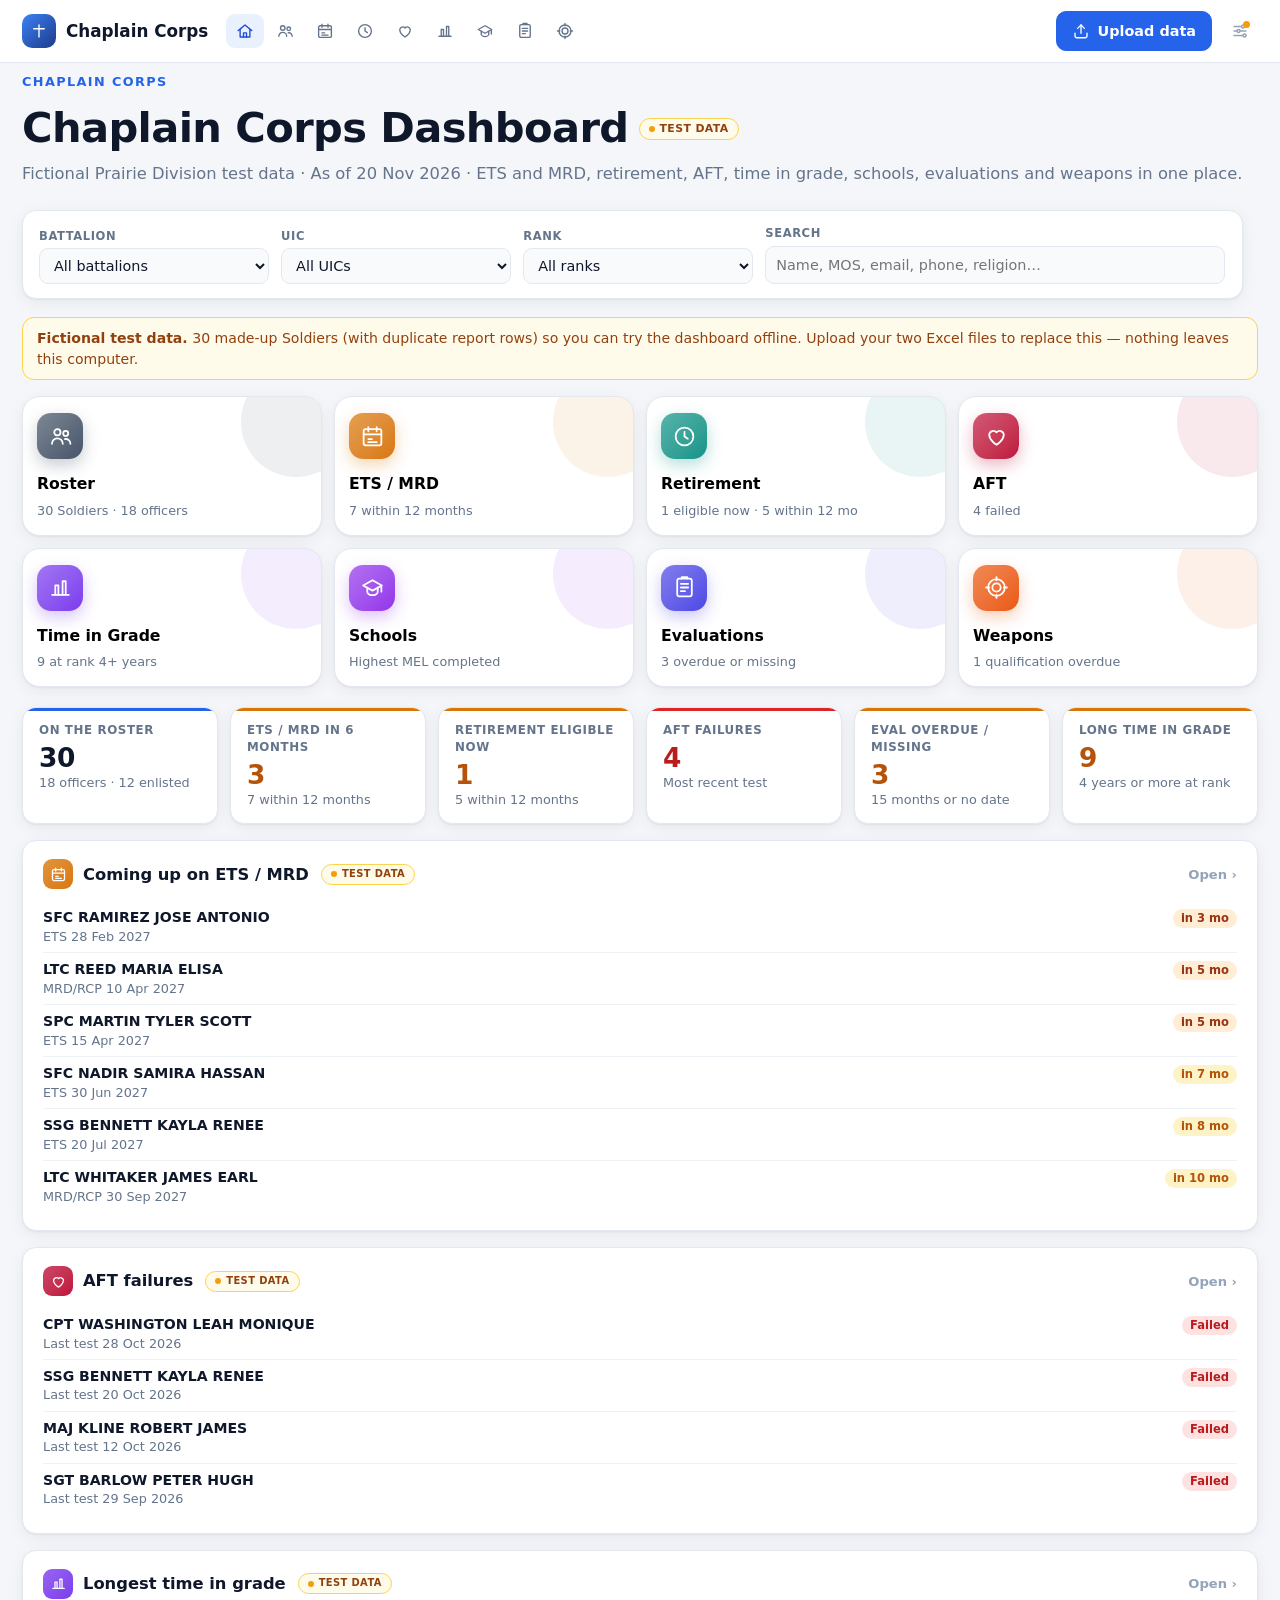
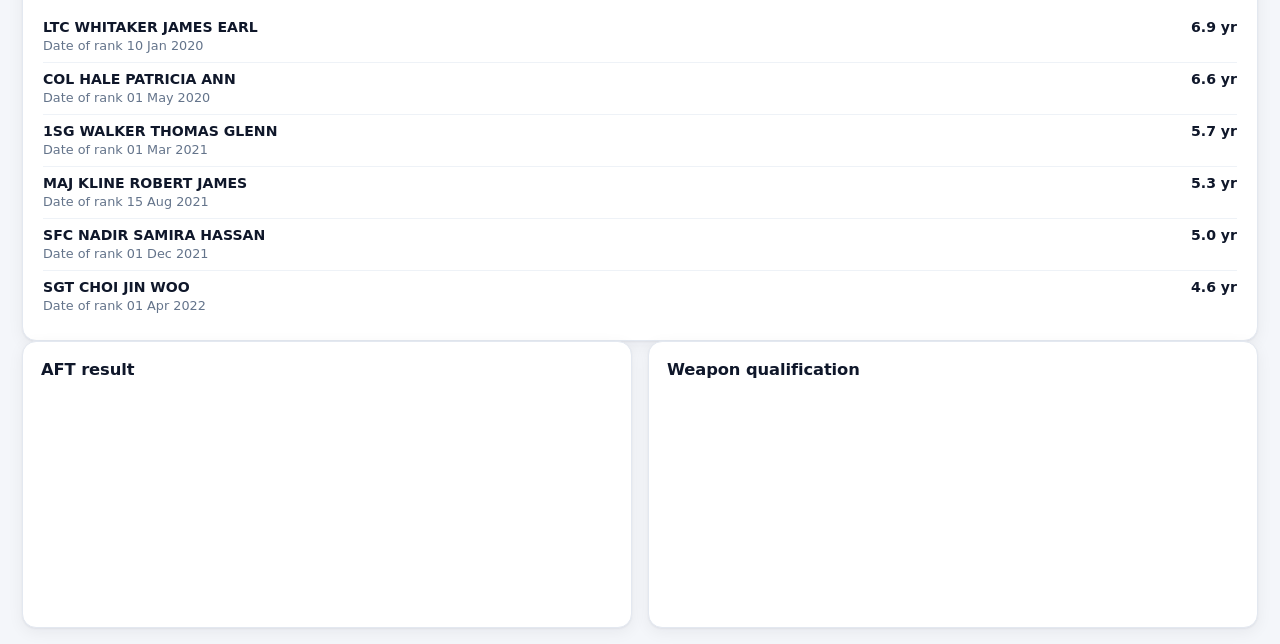
==== index.html @ 3e162c18 "Chaplain Corps Dashboard design draft (fictional test data)" ====
<!doctype html>
<html lang="en">
<head>
<meta charset="utf-8">
<meta name="viewport" content="width=device-width, initial-scale=1">
<title>Chaplain Corps Dashboard</title>
<link rel="icon" href="data:image/svg+xml,%3Csvg xmlns='http://www.w3.org/2000/svg' viewBox='0 0 32 32'%3E%3Crect width='32' height='32' rx='8' fill='%231e3a8a'/%3E%3Cpath d='M16 7v18M8 13h16' stroke='white' stroke-width='3' stroke-linecap='round'/%3E%3C/svg%3E">
<style>
/* Command Dashboard: light theme. No external fonts or CDNs. */
:root{
  --bg:#f4f6fa; --panel:#fff; --panel2:#f8fafc; --line:#e3e8f0; --line2:#eef2f7;
  --text:#0f172a; --muted:#64748b; --soft:#94a3b8;
  --accent:#2563eb; --accent2:#1d4ed8; --navy:#1e3a8a;
  --good:#15803d; --goodbg:#dcfce7; --warn:#b45309; --warnbg:#fef3c7; --bad:#b91c1c; --badbg:#fee2e2;
  --sof:#2563eb; --pr:#7c3aed; --fuel:#ea580c; --plan:#0d9488; --aftp:#475569;
  --radius:14px; --shadow:0 1px 2px rgba(15,23,42,.05),0 4px 16px rgba(15,23,42,.06);
  --font:"Segoe UI",system-ui,-apple-system,Roboto,"Helvetica Neue",Arial,sans-serif;
}
*{box-sizing:border-box}
html,body{margin:0;padding:0}
body{background:var(--bg);color:var(--text);font-family:var(--font);line-height:1.45;-webkit-font-smoothing:antialiased}
[hidden]{display:none!important}
.wrap{max-width:1360px;margin:0 auto;padding:0 22px}
svg.ic{width:18px;height:18px;fill:none;stroke:currentColor;stroke-width:1.8;stroke-linecap:round;stroke-linejoin:round;flex:none}
svg.ic.big{width:44px;height:44px;stroke-width:1.5}
svg.ic.huge{width:72px;height:72px;stroke-width:1.2}
button{font:inherit}
/* ---------- header ---------- */
header.top{background:rgba(255,255,255,.92);backdrop-filter:blur(8px);border-bottom:1px solid var(--line);position:sticky;top:0;z-index:30}
.bar{display:flex;align-items:center;gap:18px;height:62px}
.brand{display:flex;align-items:center;gap:10px;background:none;border:0;cursor:pointer;color:var(--text);font-weight:750;font-size:1.05rem;padding:0;white-space:nowrap}
.brand .mark{width:34px;height:34px;border-radius:10px;background:linear-gradient(135deg,#3b82f6,#1e3a8a);color:#fff;display:grid;place-items:center}
.tabs{display:flex;gap:2px;flex:1;min-width:0;overflow-x:auto;scrollbar-width:none}
.tabs button{display:flex;align-items:center;gap:7px;background:none;border:0;border-radius:9px;padding:8px 12px;color:var(--muted);cursor:pointer;font-size:.9rem;font-weight:600;white-space:nowrap}
.tabs button:hover{background:var(--line2);color:var(--text)}
.tabs button.on{background:#eaf1fe;color:var(--accent2)}
.tools{display:flex;align-items:center;gap:10px}
.asof{color:var(--soft);font-size:.8rem;white-space:nowrap}
.btn{display:inline-flex;align-items:center;gap:8px;background:var(--panel);color:var(--text);border:1px solid var(--line);border-radius:10px;padding:9px 15px;font-weight:650;font-size:.9rem;cursor:pointer;text-decoration:none;white-space:nowrap}
.btn:hover{border-color:#cbd5e1;background:#f8fafc}
.btn.primary{background:var(--accent);border-color:var(--accent);color:#fff}
.btn.primary:hover{background:var(--accent2)}
.btn.ghost{background:transparent}
.btn.sm{padding:5px 11px;font-size:.82rem;border-radius:8px}
.btn.lg{padding:13px 24px;font-size:1rem}
.btn:disabled{opacity:.45;cursor:not-allowed}
.iconbtn{position:relative;width:36px;height:36px;border-radius:10px;border:1px solid transparent;background:none;color:var(--soft);cursor:pointer;display:grid;place-items:center;font-size:1.4rem;line-height:1}
.iconbtn:hover{background:var(--line2);color:var(--muted)}
.iconbtn .dot{position:absolute;top:7px;right:7px;width:7px;height:7px;border-radius:50%;background:#f59e0b}
/* ---------- pages ---------- */
main{padding:22px 22px 60px}
.pagehead{display:flex;justify-content:space-between;align-items:flex-start;gap:16px;margin:4px 0 16px}
.pagehead h1{display:flex;align-items:center;gap:12px;margin:0;font-size:1.65rem;letter-spacing:-.3px}
.pic{width:40px;height:40px;border-radius:12px;display:grid;place-items:center;color:#fff}
.pic svg.ic{width:22px;height:22px}
.scope{color:var(--muted);font-size:.92rem;margin-top:4px}
.nodata{background:var(--panel);border:1px dashed #cbd5e1;border-radius:var(--radius);padding:14px 18px;margin-bottom:14px;color:var(--muted);display:flex;align-items:center;gap:12px;flex-wrap:wrap}
.t-sof{--c:var(--sof)}.t-pr{--c:var(--pr)}.t-fuel{--c:var(--fuel)}.t-plan{--c:var(--plan)}.t-aftp{--c:var(--aftp)}
.pic{background:linear-gradient(135deg,color-mix(in srgb,var(--c) 78%,#fff),var(--c))}
/* ---------- home ---------- */
.hero{display:flex;justify-content:space-between;align-items:center;gap:24px;padding:10px 0 18px}
.eyebrow{color:var(--accent);font-weight:700;font-size:.8rem;letter-spacing:1.4px;text-transform:uppercase}
.hero h1{font-size:clamp(1.9rem,3.4vw,2.6rem);margin:.15em 0 .1em;letter-spacing:-.6px}
.hero .lead{color:var(--muted);margin:0;font-size:1.02rem}
.fyring{display:flex;align-items:center;gap:14px;background:var(--panel);border:1px solid var(--line);border-radius:var(--radius);padding:12px 18px;box-shadow:var(--shadow)}
.fyring svg{width:64px;height:64px}
.fyring .rv{font-size:1.5rem;font-weight:800;line-height:1}
.fyring .rl{color:var(--muted);font-size:.82rem}
.tiles{display:grid;grid-template-columns:repeat(5,1fr);gap:14px;margin-bottom:20px}
.tile{position:relative;display:flex;flex-direction:column;align-items:flex-start;gap:6px;background:var(--panel);border:1px solid var(--line);border-radius:18px;padding:20px 18px 18px;cursor:pointer;text-align:left;box-shadow:var(--shadow);transition:transform .15s,box-shadow .15s,border-color .15s;overflow:hidden}
.tile::after{content:"";position:absolute;right:-30px;top:-30px;width:110px;height:110px;border-radius:50%;background:color-mix(in srgb,var(--c) 9%,transparent)}
.tile:hover{transform:translateY(-2px);border-color:color-mix(in srgb,var(--c) 45%,#fff);box-shadow:0 10px 28px rgba(15,23,42,.10)}
.tile .tic{width:56px;height:56px;border-radius:16px;display:grid;place-items:center;color:#fff;background:linear-gradient(135deg,color-mix(in srgb,var(--c) 70%,#fff),var(--c));box-shadow:0 6px 16px color-mix(in srgb,var(--c) 30%,transparent);margin-bottom:8px}
.tile .tic svg.ic{width:30px;height:30px;stroke-width:1.7}
.tile .tt{font-weight:750;font-size:1.08rem}
.tile .ts{color:var(--muted);font-size:.86rem;min-height:1.2em}
.dropzone{background:var(--panel);border:2px dashed #c7d2fe;border-radius:20px;padding:38px 24px;text-align:center;margin-bottom:20px;color:var(--accent)}
.dropzone h2{color:var(--text);margin:10px 0 6px;font-size:1.4rem}
.dropzone p{color:var(--muted);margin:0 0 18px}
.dropzone .kinds{list-style:none;padding:0;margin:22px auto 0;display:flex;gap:12px;justify-content:center;flex-wrap:wrap;color:var(--muted);font-size:.86rem}
.dropzone .kinds li{background:var(--panel2);border:1px solid var(--line);border-radius:10px;padding:8px 12px;max-width:330px}
.dropzone .kinds strong{color:var(--text);display:block}
.overview{display:grid;grid-template-columns:1fr 1fr;gap:16px}
.ocard{background:var(--panel);border:1px solid var(--line);border-radius:var(--radius);padding:18px 20px;box-shadow:var(--shadow);cursor:pointer;min-width:0}
.ocard:hover{border-color:#cbd5e1}
.ocard.wide{grid-column:1/-1}
.ocard h3{display:flex;align-items:center;gap:10px;margin:0 0 12px;font-size:1.02rem}
.ocard h3 .pic{width:30px;height:30px;border-radius:9px}.ocard h3 .pic svg.ic{width:17px;height:17px}
.ocard h3 .more{margin-left:auto;color:var(--soft);font-size:.82rem;font-weight:600}
.big3{display:grid;grid-template-columns:repeat(3,1fr);gap:12px}
.stat .l{color:var(--muted);font-size:.75rem;text-transform:uppercase;letter-spacing:.6px;font-weight:650}
.stat .v{font-size:1.7rem;font-weight:800;letter-spacing:-.5px;line-height:1.2}
.stat .s{color:var(--muted);font-size:.8rem}
.stat.bad .v{color:var(--bad)}.stat.good .v{color:var(--good)}
.ocard .empty{color:var(--soft);font-size:.92rem;padding:14px 0}
.lvlbars{display:flex;flex-direction:column;gap:8px;margin-top:14px}
.lvlbar{display:grid;grid-template-columns:62px 1fr 150px;gap:10px;align-items:center;font-size:.86rem}
.lvlbar .tr{height:12px;background:var(--line2);border-radius:999px;overflow:hidden}
.lvlbar .fi{height:100%;border-radius:999px}
.lvlbar .nv{text-align:right;color:var(--muted);font-variant-numeric:tabular-nums}
/* ---------- shared blocks ---------- */
.filters{display:flex;flex-wrap:wrap;gap:12px;align-items:flex-end;background:var(--panel);border:1px solid var(--line);border-radius:var(--radius);padding:14px 16px;margin-bottom:16px;box-shadow:var(--shadow)}
.filters label{display:flex;flex-direction:column;gap:4px;font-size:.72rem;color:var(--muted);text-transform:uppercase;letter-spacing:.6px;font-weight:650;flex:1;min-width:140px}
.filters label.grow{flex:2;min-width:240px}
.filters select,.filters input,.tabletools select,.tabletools input{background:var(--panel2);color:var(--text);border:1px solid var(--line);border-radius:9px;padding:8px 10px;font:inherit;font-size:.9rem;text-transform:none;letter-spacing:0;font-weight:400}
.filters select:focus,.filters input:focus,.tabletools input:focus{outline:2px solid #bfdbfe;border-color:#93c5fd}
.kpis{display:grid;grid-template-columns:repeat(5,1fr);gap:12px;margin-bottom:16px}
.kpis.k6{grid-template-columns:repeat(6,1fr)}
.kpi{background:var(--panel);border:1px solid var(--line);border-radius:var(--radius);padding:14px 16px;position:relative;overflow:hidden;box-shadow:var(--shadow);min-width:0}
.kpi::before{content:"";position:absolute;left:0;top:0;right:0;height:3px;background:var(--st,var(--accent))}
.kpi .lbl{font-size:.74rem;color:var(--muted);text-transform:uppercase;letter-spacing:.6px;font-weight:650}
.kpi .val{font-size:1.65rem;font-weight:800;line-height:1.2;margin-top:3px;letter-spacing:-.4px}
.kpi .sub{font-size:.8rem;color:var(--muted)}
.kpi.click{cursor:pointer}.kpi.click:hover{border-color:#cbd5e1}.kpi.sel{border-color:var(--st);box-shadow:0 0 0 2px color-mix(in srgb,var(--st) 25%,transparent)}
.kpi.tdp{--st:#b08968}.kpi.afp{--st:#c9a227}.kpi.res{--st:#f59e0b}.kpi.obl{--st:#3b82f6}.kpi.disb{--st:#84cc16}
.kpi.bal.good{--st:#16a34a}.kpi.bal.bad{--st:#dc2626}.kpi.bal.bad .val{color:var(--bad)}
.kpi.need .val{font-size:1rem;color:var(--soft);font-weight:600}
.panel{background:var(--panel);border:1px solid var(--line);border-radius:var(--radius);padding:16px 18px;margin-bottom:16px;box-shadow:var(--shadow);min-width:0}
.panel h2{font-size:1.02rem;margin:0 0 10px;letter-spacing:-.1px}
h3.sub{font-size:.86rem;margin:12px 0 6px;color:var(--muted);font-weight:650}
.summary{border-left:4px solid var(--accent)}
.summary p{margin:0;font-size:1rem;color:#1e293b}
.row{display:grid;gap:16px}
.row.r2{grid-template-columns:1fr 1fr}
.row>*{min-width:0}
.chartbox{position:relative;height:290px}
.chartbox.tall{height:340px}
.chartbox.short{height:120px}
.chartnote{margin:-6px 0 16px}
.muted{color:var(--muted)}.small{font-size:.82rem}
.tablehead{display:flex;justify-content:space-between;align-items:center;gap:10px;flex-wrap:wrap;margin-bottom:6px}
.tablehead h2{margin:0}
.tabletools{display:flex;gap:6px;align-items:center;flex-wrap:wrap}
.tabletools label{display:flex;gap:6px;align-items:center;font-size:.84rem;color:var(--muted)}
.tabletools input[type=search]{width:280px;max-width:100%}
.searchnote{color:var(--accent);font-weight:600}
.tablewrap{overflow-x:auto}
.tablewrap.scrolly{max-height:540px;overflow-y:auto;border:1px solid var(--line2);border-radius:10px}
table.grid{width:100%;border-collapse:collapse;font-size:.86rem}
table.grid th{text-align:left;color:var(--muted);font-weight:650;font-size:.72rem;text-transform:uppercase;letter-spacing:.5px;padding:9px 10px;border-bottom:1px solid var(--line);white-space:nowrap;background:var(--panel2)}
.tablewrap.scrolly thead th{position:sticky;top:0;z-index:1}
table.grid th[data-k]{cursor:pointer;user-select:none}
table.grid th.sorted::after{content:" \25BE"} table.grid th.sorted.asc::after{content:" \25B4"}
table.grid td{padding:8px 10px;border-bottom:1px solid var(--line2);white-space:nowrap;font-variant-numeric:tabular-nums}
table.grid tbody tr:hover td{background:#f8fafc}
table.grid td.num,table.grid th.num{text-align:right}
table.grid td.neg{color:var(--bad)}
table.grid td.cf-bad{background:var(--badbg)}
table.grid tfoot td{font-weight:750;border-top:2px solid var(--line);background:var(--panel2)}
table.grid td.wrapc{white-space:normal;min-width:220px;max-width:420px}
#tFund tr.unfunded td{color:var(--muted)}
#tFund tr.unmapped td{color:var(--warn)}
#tFund td.fas{max-width:340px;overflow:hidden;text-overflow:ellipsis;color:var(--muted)}
#tFund .fan{display:inline-block;min-width:18px;text-align:center;font-size:.72rem;font-weight:700;border-radius:6px;background:var(--line2);margin-right:4px}
.flag{display:inline-block;font-size:.7rem;font-weight:700;padding:0 7px;border-radius:999px;background:var(--warnbg);color:var(--warn);vertical-align:1px}
/* SOF pace */
.pacegrid{display:grid;grid-template-columns:1fr 1fr;gap:10px 24px}
.pbar{display:grid;grid-template-columns:130px 1fr 52px;align-items:center;gap:10px}
.pbar .plbl{font-size:.85rem;color:var(--muted)}.pbar .pval{font-weight:750;text-align:right}
.track{height:12px;background:var(--line2);border-radius:999px;overflow:hidden}
.fill{height:100%;border-radius:999px}.fill.spent{background:#3b82f6}.fill.year{background:#94a3b8}
.pstat{margin:8px 0 2px;font-size:.88rem}.pstat.ahead strong{color:var(--warn)}.pstat.behind strong{color:var(--accent)}.pstat.on strong{color:var(--good)}
.hint{font-size:.84rem;color:var(--soft);margin:6px 0 0}
/* PR pipeline */
.pipeline{display:flex;gap:6px}
.stage{flex:1;position:relative;background:color-mix(in srgb,var(--lc) 12%,#fff);border:1px solid color-mix(in srgb,var(--lc) 35%,#fff);border-radius:12px;padding:14px 16px 12px 26px;cursor:pointer;min-width:0;clip-path:polygon(0 0,calc(100% - 16px) 0,100% 50%,calc(100% - 16px) 100%,0 100%,16px 50%)}
.stage:first-child{padding-left:16px;clip-path:polygon(0 0,calc(100% - 16px) 0,100% 50%,calc(100% - 16px) 100%,0 100%)}
.stage:hover{background:color-mix(in srgb,var(--lc) 20%,#fff)}
.stage.sel{background:color-mix(in srgb,var(--lc) 28%,#fff)}
.stage .sl{font-size:.74rem;font-weight:750;text-transform:uppercase;letter-spacing:.6px;color:color-mix(in srgb,var(--lc) 80%,#000)}
.stage .sn{font-size:1.9rem;font-weight:800;line-height:1.1}
.stage .sv{font-size:.86rem;color:#334155}
.stage .sb{height:6px;background:rgba(255,255,255,.7);border-radius:999px;margin-top:8px;overflow:hidden;margin-right:12px}
.stage .sb i{display:block;height:100%;background:var(--lc);border-radius:999px}
.lvl{display:inline-block;min-width:30px;text-align:center;font-weight:750;font-size:.75rem;border-radius:999px;padding:2px 8px;color:#fff;background:var(--lc)}
/* Fuel */
.aasfs{display:grid;grid-template-columns:repeat(auto-fit,minmax(280px,1fr));gap:14px;margin-bottom:16px}
.acard{background:var(--panel);border:1px solid var(--line);border-radius:var(--radius);padding:16px 18px;box-shadow:var(--shadow);cursor:pointer}
.acard:hover{border-color:#cbd5e1}.acard.sel{border-color:var(--fuel);box-shadow:0 0 0 2px #fed7aa}
.acard h3{margin:0 0 2px;font-size:1.02rem;display:flex;align-items:center;gap:8px}
.acard .nums{display:flex;justify-content:space-between;gap:8px;margin:10px 0 6px;font-size:.84rem;color:var(--muted)}
.acard .nums b{display:block;color:var(--text);font-size:1.08rem}
.pill{display:inline-block;font-size:.72rem;font-weight:750;border-radius:999px;padding:2px 9px;margin-left:auto;white-space:nowrap}
.pill.on{background:var(--goodbg);color:var(--good)}.pill.over{background:var(--badbg);color:var(--bad)}.pill.under{background:#dbeafe;color:var(--accent2)}.pill.na{background:var(--line2);color:var(--muted)}
.gauge{position:relative;height:14px;background:var(--line2);border-radius:999px;margin:6px 0 4px}
.gauge .g{position:absolute;left:0;top:0;bottom:0;border-radius:999px;background:linear-gradient(90deg,#fb923c,#ea580c);max-width:100%}
.gauge .g.over{background:linear-gradient(90deg,#f87171,#dc2626)}
.gauge .mk{position:absolute;top:-4px;bottom:-4px;width:2px;background:#0f172a;border-radius:2px}
.gauge .mk::after{content:attr(data-l);position:absolute;top:-17px;left:50%;transform:translateX(-50%);font-size:.66rem;color:var(--muted);white-space:nowrap}
.gnote{display:flex;justify-content:space-between;font-size:.78rem;color:var(--muted)}
.fpace{display:grid;grid-template-columns:1fr 1fr;gap:12px 28px;align-items:center}
.fpace .pstat{grid-column:1/-1;margin:2px 0 0}
.fpace .pstat.over strong{color:var(--bad)}.fpace .pstat.under strong{color:var(--accent)}.fpace .pstat.on strong{color:var(--good)}
/* placeholders */
.soon{background:var(--panel);border:1px solid var(--line);border-radius:20px;padding:70px 20px;text-align:center;color:var(--soft);box-shadow:var(--shadow)}
.soon h2{color:var(--text);margin:14px 0 4px}
.soon p{margin:0;color:var(--muted)}
/* ---------- details drawer ---------- */
.scrim{position:fixed;inset:0;background:rgba(15,23,42,.25);z-index:40}
.drawer{position:fixed;top:0;right:0;bottom:0;width:min(640px,100%);background:var(--panel);z-index:41;box-shadow:-12px 0 40px rgba(15,23,42,.18);overflow-y:auto;padding:18px 22px 40px}
.dhead{display:flex;justify-content:space-between;align-items:center}
.dhead h2{margin:0;font-size:1.2rem}
.dstate{color:var(--muted);font-size:.88rem;margin:4px 0 12px}
.dactions{display:flex;gap:8px;flex-wrap:wrap;margin-bottom:14px}
.drawer h3{font-size:.9rem;margin:14px 0 6px}
.drawer table.files td{white-space:normal;font-size:.82rem}
.drawer table.files td.st-ok{color:var(--good)}.drawer table.files td.st-warn{color:var(--warn)}.drawer table.files td.st-err{color:var(--bad)}
.dsec{border:1px solid var(--line);border-radius:10px;padding:8px 12px;margin-top:10px}
.dsec>summary{cursor:pointer;font-weight:700;font-size:.92rem}
.dsec .warnc{color:var(--warn);font-weight:600;font-size:.8rem;margin-left:6px}
.loadreport{font-size:.85rem}
.loadreport p{margin:6px 0}
.loadreport .ok{color:var(--good)}.loadreport .err{color:var(--bad)}.loadreport .warn,.loadreport span.warn{color:var(--warn)}
.loadreport code{background:var(--line2);border-radius:4px;padding:0 4px;font-size:.8rem;color:#334155}
.loadreport .combined{border-top:1px solid var(--line);margin-top:8px;padding-top:6px}
.filerep{border:1px solid var(--line2);border-radius:8px;padding:6px 10px;margin:6px 0;background:var(--panel2)}
.filerep summary{cursor:pointer;font-weight:600}
.tmpl{display:flex;gap:6px;flex-wrap:wrap;padding:8px 0 4px}
.method{font-size:.85rem;color:#334155}
.method h4{margin:10px 0 2px}
.method ul{margin:0;padding-left:18px}
.dropover{position:fixed;inset:0;background:rgba(37,99,235,.10);border:3px dashed var(--accent);z-index:60;display:grid;place-items:center;color:var(--accent);font-weight:700;font-size:1.2rem;pointer-events:none}
.dropover>div{text-align:center;background:#fff;border-radius:16px;padding:24px 36px;box-shadow:var(--shadow)}
.toast{position:fixed;left:50%;bottom:22px;transform:translateX(-50%);background:#0f172a;color:#fff;border-radius:12px;padding:10px 16px;font-size:.88rem;z-index:70;box-shadow:0 10px 30px rgba(15,23,42,.3);display:flex;gap:12px;align-items:center;max-width:90vw}
.toast button{background:none;border:0;color:#93c5fd;font-weight:700;cursor:pointer;padding:0}
/* ---------- responsive / print ---------- */
@media(max-width:1250px){.tabs span{display:none}.tabs button{padding:8px 10px}.kpis.k6{grid-template-columns:repeat(3,1fr)}}
@media(max-width:1000px){.tiles{grid-template-columns:repeat(3,1fr)}.overview,.row.r2,.pacegrid,.fpace{grid-template-columns:1fr}.kpis{grid-template-columns:repeat(2,1fr)}.big3{grid-template-columns:1fr 1fr 1fr}}
@media(max-width:640px){.tiles{grid-template-columns:1fr 1fr}.bname,.asof,#btnUpload span{display:none}.kpis,.kpis.k6{grid-template-columns:1fr 1fr}.pipeline{flex-direction:column}.stage,.stage:first-child{clip-path:none;padding-left:16px}.hero{flex-direction:column;align-items:flex-start}}
@media print{
  @page{size:landscape;margin:10mm}
  header.top,.filters,.tabletools,.drawer,.scrim,.toast,.pagehead .btn{display:none!important}
  body{background:#fff}.panel,.kpi,.ocard,.tile,.acard{box-shadow:none;break-inside:avoid}
  .tablewrap.scrolly{max-height:none;overflow:visible}
}
.asofp{color:var(--accent);font-size:.8rem;font-weight:650;margin-top:6px}
.ocard .oasof{color:var(--soft);font-size:.78rem;font-weight:600;margin-left:8px}
.acard .gauge{margin-top:20px}
/* PR types (WHST / Safety) */
.types{display:grid;grid-template-columns:1fr 1fr;gap:12px;margin-bottom:16px}
.tcard{background:var(--panel);border:1px solid var(--line);border-radius:var(--radius);padding:14px 16px;box-shadow:var(--shadow);border-top:3px solid var(--tc)}
.tcard.click{cursor:pointer}.tcard.click:hover{border-color:#cbd5e1;border-top-color:var(--tc)}
.tcard.sel{box-shadow:0 0 0 2px color-mix(in srgb,var(--tc) 30%,transparent)}
.tcard .th{display:flex;align-items:center;gap:8px;font-weight:700;font-size:1.02rem}
.tcard .tv{margin-left:auto;font-weight:650;font-variant-numeric:tabular-nums}
.tdot{width:10px;height:10px;border-radius:50%;background:var(--tc);display:inline-block}
.tcard .tl{width:100%;margin-top:8px;border-collapse:collapse;font-size:.86rem}
.tcard .tl td{padding:4px 0;border-top:1px solid var(--line2)}.tcard .tl td.num{text-align:right;font-variant-numeric:tabular-nums;color:var(--muted)}
.tpill{display:inline-block;padding:1px 8px;border-radius:999px;font-size:.76rem;font-weight:650;color:var(--tc);background:color-mix(in srgb,var(--tc) 12%,transparent)}
.htypes{display:grid;grid-template-columns:1fr 1fr;gap:14px;margin-top:14px}
.htypes .ht{border:1px solid var(--line);border-radius:10px;padding:10px 12px;border-left:4px solid var(--tc)}
.htypes .hn{display:flex;align-items:center;gap:8px;font-weight:700}
.htypes .hv{font-size:1.25rem;font-weight:750;margin:4px 0 2px;font-variant-numeric:tabular-nums}
.htypes .hl{font-size:.8rem;color:var(--muted);font-variant-numeric:tabular-nums}
@media (max-width:760px){.types,.htypes{grid-template-columns:1fr}}
/* SOF accounts table */
table.acct th.sec,table.acct td.sec{color:var(--muted);font-size:.84em}
table.acct .caret{border:0;background:none;cursor:pointer;color:var(--muted);width:20px;padding:0;font-size:.9rem}
table.acct .alink{border:0;background:none;cursor:pointer;color:var(--ink,inherit);font:inherit;font-weight:650;padding:0;text-align:left}
table.acct .alink:hover{color:var(--accent);text-decoration:underline}
table.acct tr.cirow td{background:color-mix(in srgb,var(--line2) 45%,transparent);font-size:.88em}
table.acct tr.cirow td.ci{padding-left:34px}
.xbar{display:inline-block;width:46px;height:6px;border-radius:999px;background:var(--line2);margin-right:6px;vertical-align:middle;overflow:hidden}
.xbar i{display:block;height:100%;background:#2563eb;border-radius:999px}
.hacc{display:flex;flex-direction:column;gap:7px;margin-top:14px}
.hacc .ha{display:grid;grid-template-columns:minmax(0,1.4fr) 1fr 110px;gap:10px;align-items:center;font-size:.85rem}
.hacc .ha .nm{white-space:nowrap;overflow:hidden;text-overflow:ellipsis;font-weight:600}
.hacc .tr{height:9px;background:var(--line2);border-radius:999px;position:relative;overflow:visible}
.hacc .fi{height:100%;border-radius:999px;background:#2563eb}
.hacc .fi.over{background:#dc2626}
.hacc .mk2{position:absolute;top:-3px;width:2px;height:15px;background:#334155}
.hacc .nv{text-align:right;color:var(--muted);font-variant-numeric:tabular-nums}
.hacc h4{margin:4px 0 0;font-size:.74rem;text-transform:uppercase;letter-spacing:.6px;color:var(--muted)}
/* ---------- Spend Plans ---------- */
.kpis.k4{grid-template-columns:repeat(4,1fr)}
.kpi .of{font-size:1rem;color:var(--muted);font-weight:600}
.vtxt.g{color:#15803d}.vtxt.y{color:#a16207}.vtxt.r{color:var(--bad)}.vtxt.na{color:var(--soft)}
.vchip{display:inline-block;font-size:.72rem;font-weight:750;border-radius:999px;padding:1px 7px;white-space:nowrap;font-variant-numeric:tabular-nums}
.vchip.g{background:#dcfce7;color:#15803d}.vchip.y{background:#fef9c3;color:#a16207}.vchip.r{background:#fee2e2;color:#b91c1c}.vchip.na{background:var(--line2);color:var(--muted)}
.vchip.none{background:none;padding:1px 0}
.vlegend{display:flex;gap:6px;align-items:center}
.segwrap{display:flex;flex-direction:column;gap:4px}
.seglbl{font-size:.72rem;color:var(--muted);text-transform:uppercase;letter-spacing:.6px;font-weight:650}
.seg{display:inline-flex;background:var(--panel2);border:1px solid var(--line);border-radius:10px;padding:3px}
.seg button{border:0;background:none;border-radius:7px;padding:6px 14px;font:inherit;font-size:.86rem;font-weight:650;color:var(--muted);cursor:pointer}
.seg button.on{background:#fff;color:var(--accent2);box-shadow:0 1px 3px rgba(15,23,42,.12)}
table.spgrid{font-size:.8rem}
table.spgrid th small{display:block;font-weight:500;color:var(--soft);letter-spacing:0}
table.spgrid th.fut{color:var(--soft)}
table.spgrid td{vertical-align:top;padding:7px 8px}
table.spgrid td.an{position:sticky;left:0;background:var(--panel);z-index:1;min-width:120px}
table.spgrid td.vc{text-align:right;border-left:1px solid var(--line2)}
table.spgrid td.vc.g{box-shadow:inset 0 3px 0 #16a34a}table.spgrid td.vc.y{box-shadow:inset 0 3px 0 #eab308}table.spgrid td.vc.r{box-shadow:inset 0 3px 0 #dc2626}
table.spgrid td.fut{color:var(--soft)}
table.spgrid td.td{background:#f8fafc;font-weight:650}
table.spgrid td.fyp{color:var(--muted)}
table.spgrid .pa{white-space:nowrap}.spgrid .pa span{display:inline-block;width:14px;color:var(--soft);font-size:.68rem;font-weight:700;text-align:left}
table.spgrid tr.sel td.an{box-shadow:inset 3px 0 0 var(--plan)}
table.spgrid tfoot td{border-top:2px solid var(--line);background:#fbfcfe}
.alink{background:none;border:0;padding:0;font:inherit;font-weight:650;color:var(--accent2);cursor:pointer;text-align:left}
.alink:hover{text-decoration:underline}
/* ---------- AFTPs ---------- */
table.aftp tr.sol{cursor:pointer}
table.aftp tr.sol.amber td:first-child{box-shadow:inset 3px 0 0 #f59e0b}table.aftp tr.sol.red td:first-child{box-shadow:inset 3px 0 0 #dc2626}
table.aftp tr.sol.amber td{background:#fffbeb}table.aftp tr.sol.red td{background:#fef2f2}
table.aftp tbody tr[data-sid]{cursor:pointer}
table.aftp .slink{font-weight:650;color:var(--accent2)}
table.aftp td.out.amber{color:#b45309;font-weight:700}table.aftp td.out.red{color:var(--bad);font-weight:700}
.upill,.spill{display:inline-block;font-size:.72rem;font-weight:750;border-radius:999px;padding:1px 8px;white-space:nowrap}
.upill.amber,.spill.amber{background:#fef3c7;color:#b45309}.upill.red,.spill.red{background:#fee2e2;color:#b91c1c}.spill.paid{background:#dbeafe;color:#1d4ed8}
.sw{display:inline-block;width:10px;height:10px;border-radius:3px;margin:0 4px 0 8px;vertical-align:-1px}.sw:first-child{margin-left:0}
.dhead2{display:flex;align-items:center;gap:16px;margin-bottom:14px}
.dhead2 h2{margin:0;font-size:1.3rem}
/* home cards */
.hvar{display:grid;grid-template-columns:repeat(4,1fr);gap:8px;margin-top:14px}
.hvar .hv1{background:var(--panel2);border:1px solid var(--line2);border-radius:10px;padding:8px 10px}
.hvar .hv1 .nm{font-size:.8rem;color:var(--muted);font-weight:650;white-space:nowrap;overflow:hidden;text-overflow:ellipsis}
.hafl{margin-top:14px}
.hafl h4{margin:0 0 6px;font-size:.78rem;color:var(--muted);text-transform:uppercase;letter-spacing:.6px}
.hafl .r{display:flex;justify-content:space-between;gap:8px;padding:5px 0;border-bottom:1px solid var(--line2);font-size:.88rem}
.hafl .r:last-child{border-bottom:0}
@media(max-width:1000px){.kpis.k4{grid-template-columns:repeat(2,1fr)}.hvar{grid-template-columns:1fr 1fr}}
.stat.warnv .v{color:#b45309}
.demotag{display:inline-flex;align-items:center;gap:5px;margin-left:10px;padding:2px 9px;border-radius:999px;border:1px solid #fcd34d;background:#fffbeb;color:#92400e;font-size:.7rem;font-weight:700;letter-spacing:.4px;text-transform:uppercase;vertical-align:middle;white-space:nowrap;line-height:1.5}
.demotag::before{content:"";width:6px;height:6px;border-radius:50%;background:#f59e0b}
.demotag[hidden]{display:none}
h1 .demotag{font-size:.68rem;position:relative;top:-2px}
.ocard h3 .demotag{margin-left:2px;font-size:.62rem}
.tile .demotag.ontile{position:absolute;top:12px;right:12px;margin:0;z-index:1;font-size:.6rem}

/* Flying Hour Program pace */
.pill.funder{background:#fef3c7;color:#b45309}
.fpace .pstat.funder strong{color:#b45309}
.pstat.fhpnote{font-size:.8rem}
.dotc{display:inline-block;width:10px;height:10px;border-radius:50%;margin-right:6px;vertical-align:middle}
.fhpcharts{display:grid;grid-template-columns:repeat(auto-fill,minmax(340px,1fr));gap:12px;margin-top:12px}
.fhpcharts .panel{margin:0;box-shadow:none;border:1px solid var(--line2)}
.fhpcharts h3{display:flex;align-items:center;gap:6px;font-size:.92rem;margin:0 0 6px}
.chartbox.sm{height:220px}
details.fhpmap{margin-top:12px}details.fhpmap summary{cursor:pointer;font-weight:650}
#tFhpMap select{max-width:280px}
#tFhp td.neg{color:var(--bad)}
.flag.unm{white-space:normal}

/* ---------- Chaplain Corps additions on top of the G3 / Aviation light theme ---------- */
:root{--ets:#d97706;--ret:#0d9488;--aftc:#be123c;--tig:#7c3aed;--sch:#9333ea;--eval:#4f46e5;--wpn:#ea580c;--ros:#475569}
.t-ets{--c:var(--ets)}.t-ret{--c:var(--ret)}.t-aft{--c:var(--aftc)}.t-tig{--c:var(--tig)}
.t-sch{--c:var(--sch)}.t-eval{--c:var(--eval)}.t-wpn{--c:var(--wpn)}.t-ros{--c:var(--ros)}
.tiles.t8{grid-template-columns:repeat(8,1fr);gap:12px}
.tiles.t8 .tile{padding:16px 14px 14px}
.tiles.t8 .tile .tic{width:46px;height:46px;border-radius:14px}.tiles.t8 .tile .tic svg.ic{width:25px;height:25px}
.tiles.t8 .tile .tt{font-size:.98rem}.tiles.t8 .tile .ts{font-size:.8rem}
.overview.o3{grid-template-columns:repeat(3,1fr)}
.kpi.alert{--st:#dc2626}.kpi.alert .val{color:var(--bad)}
.kpi.warn{--st:#d97706}.kpi.warn .val{color:var(--warn)}
.kpi.ok{--st:#16a34a}
.kpi.info{--st:#2563eb}
.wpill,.apill,.qpill{display:inline-block;font-size:.72rem;font-weight:750;border-radius:999px;padding:1px 8px;white-space:nowrap}
.apill.pass,.wpill.ok{background:var(--goodbg);color:var(--good)}
.apill.fail,.wpill.bad{background:var(--badbg);color:var(--bad)}
.apill.na,.wpill.na,.qpill.na{background:var(--line2);color:var(--muted)}
.qpill.expert{background:#dcfce7;color:#166534}
.qpill.sharp{background:#dbeafe;color:#1d4ed8}
.qpill.marks{background:#f1f5f9;color:#334155}
.duepill{display:inline-block;font-size:.72rem;font-weight:750;border-radius:999px;padding:1px 8px;white-space:nowrap}
.duepill.now,.duepill.over{background:var(--badbg);color:var(--bad)}
.duepill.m6{background:#ffedd5;color:#9a3412}
.duepill.m12{background:var(--warnbg);color:var(--warn)}
.duepill.ok{background:var(--line2);color:var(--muted)}
table.grid tr.fail td{background:#fef6f6}
table.grid tr.due td{background:#fffbeb}
table.grid tr.overdue td{background:#fef6f6}
table.grid tr.longtig td{background:#faf5ff}
table.grid td.wrapc{white-space:normal;min-width:160px;max-width:280px}
table.grid td.namec{font-weight:650}
.mono{font-family:ui-monospace,SFMono-Regular,Consolas,monospace;font-size:.8rem}
.namebtn{border:0;background:none;padding:0;font:inherit;font-weight:650;color:var(--accent2);cursor:pointer;text-align:left}
.namebtn:hover{text-decoration:underline}
tr.sdet td{background:#f8fafc;white-space:normal}
.detgrid{display:grid;grid-template-columns:repeat(auto-fill,minmax(210px,1fr));gap:8px 18px;padding:6px 2px}
.detgrid div{display:flex;flex-direction:column;min-width:0}.detgrid span{font-size:.7rem;color:#64748b;text-transform:uppercase;letter-spacing:.03em}
.detgrid b{font-weight:600;font-size:.84rem;word-break:break-word;overflow-wrap:anywhere}
.relcode{font-size:.72rem;color:var(--soft);font-family:ui-monospace,Menlo,monospace;margin-left:6px}
.banner{background:#fffbeb;border:1px solid #fcd34d;color:#92400e;border-radius:12px;padding:10px 14px;margin:0 0 16px;font-size:.88rem}
.banner strong{font-weight:750}
.hctl{display:flex;gap:10px;flex-wrap:wrap;margin-top:12px}
.chartbox.sm{height:220px}
.listrow{display:flex;justify-content:space-between;gap:10px;padding:6px 0;border-bottom:1px solid var(--line2);font-size:.88rem;align-items:baseline}
.listrow:last-child{border-bottom:0}
.listrow .nm{font-weight:650}
.listrow .meta{color:var(--muted);font-size:.8rem}
.clickrow{cursor:pointer}
.nodata{padding:22px;text-align:center;color:#64748b;background:#f8fafc;border-radius:10px;border:1px dashed #cbd5e1}
.pgnote{margin:-4px 0 14px;padding:7px 12px;border-radius:9px;background:#f1f5f9;border:1px dashed #cbd5e1;color:#475569;font-size:.8rem}
.loadreport code{background:#f1f5f9;padding:1px 5px;border-radius:4px;font-size:.78rem}
.loadreport .ok{color:#15803d}.loadreport .err{color:#b91c1c}.loadreport .warn{color:#b45309}
.tabs button{padding:8px 10px}
@media(max-width:1520px){.asof{display:none}}
@media(max-width:1280px){.tabs span{display:none}.tabs button{padding:8px 10px}.tiles.t8{grid-template-columns:repeat(4,1fr)}.overview.o3{grid-template-columns:1fr}}
@media(max-width:1000px){.tiles.t8{grid-template-columns:repeat(2,1fr)}.kpis.k6{grid-template-columns:repeat(2,1fr)}}

</style>
</head>
<body>
<svg width="0" height="0" style="position:absolute" aria-hidden="true">
  <defs>
    <symbol id="i-home" viewBox="0 0 24 24"><path d="M3 11.5 12 4l9 7.5"/><path d="M5.5 9.8V20h13V9.8"/><path d="M10 20v-5.5h4V20"/></symbol>
    <symbol id="i-ros" viewBox="0 0 24 24"><circle cx="9" cy="8" r="3"/><path d="M3.8 19a5.2 5.2 0 0 1 10.4 0"/><circle cx="17" cy="9" r="2.4"/><path d="M16.2 14.5a4.4 4.4 0 0 1 5.3 4.5"/></symbol>
    <symbol id="i-ets" viewBox="0 0 24 24"><rect x="3.5" y="5" width="17" height="15.5" rx="2"/><path d="M3.5 10h17"/><path d="M8 3v4M16 3v4"/><path d="M8 14.5h3.5M8 17.5h8"/></symbol>
    <symbol id="i-ret" viewBox="0 0 24 24"><circle cx="12" cy="12" r="8.5"/><path d="M12 7.5V12l3.2 2.2"/></symbol>
    <symbol id="i-aft" viewBox="0 0 24 24"><path d="M12 20s-7-4.4-7-10a4 4 0 0 1 7-2 4 4 0 0 1 7 2c0 5.6-7 10-7 10z"/></symbol>
    <symbol id="i-tig" viewBox="0 0 24 24"><path d="M4 19h16"/><path d="M7 19V10h3v9M14 19V6h3v13"/></symbol>
    <symbol id="i-sch" viewBox="0 0 24 24"><path d="M3 10 12 5l9 5-9 5-9-5z"/><path d="M7 12.2v4.2c0 1.3 2.2 3 5 3s5-1.7 5-3v-4.2"/><path d="M20.5 10.5V16"/></symbol>
    <symbol id="i-eval" viewBox="0 0 24 24"><rect x="5" y="3.5" width="14" height="17" rx="2"/><path d="M8.5 8.5h7M8.5 12h7M8.5 15.5h4"/><path d="m9 3.5.4-1.5h5.2L15 3.5"/></symbol>
    <symbol id="i-wpn" viewBox="0 0 24 24"><circle cx="12" cy="12" r="8"/><circle cx="12" cy="12" r="4"/><path d="M12 2v3M12 19v3M2 12h3M19 12h3"/></symbol>
    <symbol id="i-upload" viewBox="0 0 24 24"><path d="M12 15V4"/><path d="m7.5 8.5 4.5-4.5 4.5 4.5"/><path d="M4 15v3.5A2.5 2.5 0 0 0 6.5 21h11a2.5 2.5 0 0 0 2.5-2.5V15"/></symbol>
    <symbol id="i-info" viewBox="0 0 24 24"><path d="M4 6h10M18 6h2M4 12h4M12 12h8M4 18h12M20 18h0"/><circle cx="16" cy="6" r="2"/><circle cx="10" cy="12" r="2"/><circle cx="18" cy="18" r="2"/></symbol>
    <symbol id="i-cross" viewBox="0 0 24 24"><path d="M12 4v16M5 9h14"/></symbol>
  </defs>
</svg>

<header class="top">
  <div class="wrap bar">
    <button class="brand" type="button" data-go="home" aria-label="Home">
      <span class="mark"><svg class="ic"><use href="#i-cross"/></svg></span><span class="bname">Chaplain Corps</span>
    </button>
    <nav class="tabs" id="tabs" aria-label="Pages">
      <button type="button" data-go="home"><svg class="ic"><use href="#i-home"/></svg><span>Home</span></button>
      <button type="button" data-go="roster"><svg class="ic"><use href="#i-ros"/></svg><span>Roster</span></button>
      <button type="button" data-go="ets"><svg class="ic"><use href="#i-ets"/></svg><span>ETS / MRD</span></button>
      <button type="button" data-go="retire"><svg class="ic"><use href="#i-ret"/></svg><span>Retirement</span></button>
      <button type="button" data-go="aft"><svg class="ic"><use href="#i-aft"/></svg><span>AFT</span></button>
      <button type="button" data-go="tig"><svg class="ic"><use href="#i-tig"/></svg><span>Time in Grade</span></button>
      <button type="button" data-go="schools"><svg class="ic"><use href="#i-sch"/></svg><span>Schools</span></button>
      <button type="button" data-go="evals"><svg class="ic"><use href="#i-eval"/></svg><span>Evaluations</span></button>
      <button type="button" data-go="weapons"><svg class="ic"><use href="#i-wpn"/></svg><span>Weapons</span></button>
    </nav>
    <div class="tools">
      <span class="asof" id="asOf"></span>
      <button class="btn primary" id="btnUpload" type="button" title="Choose the personnel report and/or the address report. Excel or CSV, recognised by headers."><svg class="ic"><use href="#i-upload"/></svg><span>Upload data</span></button>
      <input type="file" id="fileInput" accept=".xlsx,.xlsm,.xls,.csv" multiple hidden>
      <button class="iconbtn" id="btnInfo" type="button" title="Data details" aria-label="Data details" aria-controls="drawer" aria-expanded="false"><svg class="ic"><use href="#i-info"/></svg></button>
    </div>
  </div>
</header>

<main class="wrap" id="main">
  <section class="page" id="page-home" aria-label="Home"></section>
  <section class="page" id="page-roster" hidden aria-label="Roster"></section>
  <section class="page" id="page-ets" hidden aria-label="ETS and MRD"></section>
  <section class="page" id="page-retire" hidden aria-label="Retirement"></section>
  <section class="page" id="page-aft" hidden aria-label="AFT"></section>
  <section class="page" id="page-tig" hidden aria-label="Time in Grade"></section>
  <section class="page" id="page-schools" hidden aria-label="Schools"></section>
  <section class="page" id="page-evals" hidden aria-label="Evaluations"></section>
  <section class="page" id="page-weapons" hidden aria-label="Weapons"></section>
</main>

<div class="scrim" id="scrim" hidden></div>
<aside class="drawer" id="drawer" hidden aria-label="Data details">
  <div class="dhead"><h2>Data details</h2><button class="iconbtn" id="btnClose" type="button" aria-label="Close">&times;</button></div>
  <p class="dstate" id="dState"></p>
  <div class="dactions">
    <button class="btn primary sm" type="button" data-upload="1"><svg class="ic"><use href="#i-upload"/></svg>Upload files</button>
    <button class="btn sm" id="btnSave" type="button" title="Download one HTML file with the current data built in">Save with data</button>
    <button class="btn ghost sm" id="btnReset" type="button">Reset to test data</button>
  </div>
  <div class="dactions" id="dSamples"></div>
  <h3>Datasets</h3>
  <div class="tablewrap"><table class="grid files" id="tFiles"><thead><tr><th>Dataset</th><th>File</th><th class="num">Rows</th><th>Notes</th></tr></thead><tbody></tbody></table></div>
  <details class="dsec" open><summary>Join and unmatched names</summary><div class="loadreport" id="dJoin"></div></details>
  <details class="dsec" open><summary>Religion codes</summary><div class="loadreport" id="dRel"></div></details>
  <details class="dsec"><summary>Columns each file needs</summary><div class="loadreport" id="dSchema"></div></details>
  <details class="dsec"><summary>How the numbers work</summary>
    <div class="loadreport">
      <ul>
        <li>The personnel report often repeats a Soldier once for every physical-fitness or weapon-qualification date. The dashboard keeps <strong>one row per Full Name</strong> and uses the <strong>most recent</strong> Physical Fitness Test Effective Date (and that row&rsquo;s AFT result) and the <strong>most recent</strong> Weapon Qualification Date (and that row&rsquo;s qualification). Other fields take the first non-blank value.</li>
        <li>Soldier Job Code drops a leading <strong>E</strong> or <strong>O</strong> (O56A becomes 56A). Component (officer vs enlisted) is taken from that prefix when present, otherwise from rank. Officers use Mandatory Removal Date / RCP as their expiration; enlisted Soldiers use ETS.</li>
        <li>Home Assignment Grade Entry Date is shown as <strong>Date of Rank</strong>. Time in grade is measured to the data as-of date. Four years or more is flagged; six years or more is a stronger flag.</li>
        <li>The address report is joined by <strong>Last Name + First Name</strong> matching the start of Full Name (SMITH + JOHN matches SMITH JOHN DEAN). Case and extra spaces are ignored. Home address, city, state and ZIP are combined into one address. Preferred phone, home email and BN Name come from that report.</li>
        <li>Religion Code is translated with the standard DoD/USMC manpower religious-preference list (BB is Baptist Bible Fellowship, NC is Primitive Methodist Church, and so on). Unknown codes are shown as entered; if the report also has a short description, that is shown too.</li>
        <li>Weapon qualifications all count as passing. Ranking is Expert (highest), then Sharpshooter, then Marksman.</li>
        <li>AFT values are normalised to Passed or Failed. Evaluation currency is flagged after 12 months and more strongly after 15 months (or if the date is missing). Weapon qualification is flagged after 12 months.</li>
        <li>Files are recognised by their header row, not their name. Column names are matched ignoring case, spacing and punctuation. A title row above the headers is skipped.</li>
        <li>Everything runs in this file on your computer. Nothing is uploaded to a server. A &ldquo;Save with data&rdquo; file contains whatever you loaded &mdash; treat it with the same protection as the source reports.</li>
      </ul>
    </div>
  </details>
</aside>
<div class="dropover" id="dropOver" hidden><div><svg class="ic big"><use href="#i-upload"/></svg><p>Drop files to load</p></div></div>
<div class="toast" id="toast" role="status" hidden></div>

<script>window.__dashSrc = document.documentElement.outerHTML; /* page markup before any script runs; used by "Save with data" */</script>
<script>
/**
 * Skipped minification because the original files appears to be already minified.
 * Original file: /npm/chart.js@4.4.4/dist/chart.umd.js
 *
 * Do NOT use SRI with dynamically generated files! More information: https://www.jsdelivr.com/using-sri-with-dynamic-files
 */
/*!
 * Chart.js v4.4.4
 * https://www.chartjs.org
 * (c) 2024 Chart.js Contributors
 * Released under the MIT License
 */
!function(t,e){"object"==typeof exports&&"undefined"!=typeof module?module.exports=e():"function"==typeof define&&define.amd?define(e):(t="undefined"!=typeof globalThis?globalThis:t||self).Chart=e()}(this,(function(){"use strict";var t=Object.freeze({__proto__:null,get Colors(){return Go},get Decimation(){return Qo},get Filler(){return ma},get Legend(){return ya},get SubTitle(){return ka},get Title(){return Ma},get Tooltip(){return Ba}});function e(){}const i=(()=>{let t=0;return()=>t++})();function s(t){return null==t}function n(t){if(Array.isArray&&Array.isArray(t))return!0;const e=Object.prototype.toString.call(t);return"[object"===e.slice(0,7)&&"Array]"===e.slice(-6)}function o(t){return null!==t&&"[object Object]"===Object.prototype.toString.call(t)}function a(t){return("number"==typeof t||t instanceof Number)&&isFinite(+t)}function r(t,e){return a(t)?t:e}function l(t,e){return void 0===t?e:t}const h=(t,e)=>"string"==typeof t&&t.endsWith("%")?parseFloat(t)/100:+t/e,c=(t,e)=>"string"==typeof t&&t.endsWith("%")?parseFloat(t)/100*e:+t;function d(t,e,i){if(t&&"function"==typeof t.call)return t.apply(i,e)}function u(t,e,i,s){let a,r,l;if(n(t))if(r=t.length,s)for(a=r-1;a>=0;a--)e.call(i,t[a],a);else for(a=0;a<r;a++)e.call(i,t[a],a);else if(o(t))for(l=Object.keys(t),r=l.length,a=0;a<r;a++)e.call(i,t[l[a]],l[a])}function f(t,e){let i,s,n,o;if(!t||!e||t.length!==e.length)return!1;for(i=0,s=t.length;i<s;++i)if(n=t[i],o=e[i],n.datasetIndex!==o.datasetIndex||n.index!==o.index)return!1;return!0}function g(t){if(n(t))return t.map(g);if(o(t)){const e=Object.create(null),i=Object.keys(t),s=i.length;let n=0;for(;n<s;++n)e[i[n]]=g(t[i[n]]);return e}return t}function p(t){return-1===["__proto__","prototype","constructor"].indexOf(t)}function m(t,e,i,s){if(!p(t))return;const n=e[t],a=i[t];o(n)&&o(a)?x(n,a,s):e[t]=g(a)}function x(t,e,i){const s=n(e)?e:[e],a=s.length;if(!o(t))return t;const r=(i=i||{}).merger||m;let l;for(let e=0;e<a;++e){if(l=s[e],!o(l))continue;const n=Object.keys(l);for(let e=0,s=n.length;e<s;++e)r(n[e],t,l,i)}return t}function b(t,e){return x(t,e,{merger:_})}function _(t,e,i){if(!p(t))return;const s=e[t],n=i[t];o(s)&&o(n)?b(s,n):Object.prototype.hasOwnProperty.call(e,t)||(e[t]=g(n))}const y={"":t=>t,x:t=>t.x,y:t=>t.y};function v(t){const e=t.split("."),i=[];let s="";for(const t of e)s+=t,s.endsWith("\\")?s=s.slice(0,-1)+".":(i.push(s),s="");return i}function M(t,e){const i=y[e]||(y[e]=function(t){const e=v(t);return t=>{for(const i of e){if(""===i)break;t=t&&t[i]}return t}}(e));return i(t)}function w(t){return t.charAt(0).toUpperCase()+t.slice(1)}const k=t=>void 0!==t,S=t=>"function"==typeof t,P=(t,e)=>{if(t.size!==e.size)return!1;for(const i of t)if(!e.has(i))return!1;return!0};function D(t){return"mouseup"===t.type||"click"===t.type||"contextmenu"===t.type}const C=Math.PI,O=2*C,A=O+C,T=Number.POSITIVE_INFINITY,L=C/180,E=C/2,R=C/4,I=2*C/3,z=Math.log10,F=Math.sign;function V(t,e,i){return Math.abs(t-e)<i}function B(t){const e=Math.round(t);t=V(t,e,t/1e3)?e:t;const i=Math.pow(10,Math.floor(z(t))),s=t/i;return(s<=1?1:s<=2?2:s<=5?5:10)*i}function W(t){const e=[],i=Math.sqrt(t);let s;for(s=1;s<i;s++)t%s==0&&(e.push(s),e.push(t/s));return i===(0|i)&&e.push(i),e.sort(((t,e)=>t-e)).pop(),e}function N(t){return!isNaN(parseFloat(t))&&isFinite(t)}function H(t,e){const i=Math.round(t);return i-e<=t&&i+e>=t}function j(t,e,i){let s,n,o;for(s=0,n=t.length;s<n;s++)o=t[s][i],isNaN(o)||(e.min=Math.min(e.min,o),e.max=Math.max(e.max,o))}function $(t){return t*(C/180)}function Y(t){return t*(180/C)}function U(t){if(!a(t))return;let e=1,i=0;for(;Math.round(t*e)/e!==t;)e*=10,i++;return i}function X(t,e){const i=e.x-t.x,s=e.y-t.y,n=Math.sqrt(i*i+s*s);let o=Math.atan2(s,i);return o<-.5*C&&(o+=O),{angle:o,distance:n}}function q(t,e){return Math.sqrt(Math.pow(e.x-t.x,2)+Math.pow(e.y-t.y,2))}function K(t,e){return(t-e+A)%O-C}function G(t){return(t%O+O)%O}function Z(t,e,i,s){const n=G(t),o=G(e),a=G(i),r=G(o-n),l=G(a-n),h=G(n-o),c=G(n-a);return n===o||n===a||s&&o===a||r>l&&h<c}function J(t,e,i){return Math.max(e,Math.min(i,t))}function Q(t){return J(t,-32768,32767)}function tt(t,e,i,s=1e-6){return t>=Math.min(e,i)-s&&t<=Math.max(e,i)+s}function et(t,e,i){i=i||(i=>t[i]<e);let s,n=t.length-1,o=0;for(;n-o>1;)s=o+n>>1,i(s)?o=s:n=s;return{lo:o,hi:n}}const it=(t,e,i,s)=>et(t,i,s?s=>{const n=t[s][e];return n<i||n===i&&t[s+1][e]===i}:s=>t[s][e]<i),st=(t,e,i)=>et(t,i,(s=>t[s][e]>=i));function nt(t,e,i){let s=0,n=t.length;for(;s<n&&t[s]<e;)s++;for(;n>s&&t[n-1]>i;)n--;return s>0||n<t.length?t.slice(s,n):t}const ot=["push","pop","shift","splice","unshift"];function at(t,e){t._chartjs?t._chartjs.listeners.push(e):(Object.defineProperty(t,"_chartjs",{configurable:!0,enumerable:!1,value:{listeners:[e]}}),ot.forEach((e=>{const i="_onData"+w(e),s=t[e];Object.defineProperty(t,e,{configurable:!0,enumerable:!1,value(...e){const n=s.apply(this,e);return t._chartjs.listeners.forEach((t=>{"function"==typeof t[i]&&t[i](...e)})),n}})})))}function rt(t,e){const i=t._chartjs;if(!i)return;const s=i.listeners,n=s.indexOf(e);-1!==n&&s.splice(n,1),s.length>0||(ot.forEach((e=>{delete t[e]})),delete t._chartjs)}function lt(t){const e=new Set(t);return e.size===t.length?t:Array.from(e)}const ht="undefined"==typeof window?function(t){return t()}:window.requestAnimationFrame;function ct(t,e){let i=[],s=!1;return function(...n){i=n,s||(s=!0,ht.call(window,(()=>{s=!1,t.apply(e,i)})))}}function dt(t,e){let i;return function(...s){return e?(clearTimeout(i),i=setTimeout(t,e,s)):t.apply(this,s),e}}const ut=t=>"start"===t?"left":"end"===t?"right":"center",ft=(t,e,i)=>"start"===t?e:"end"===t?i:(e+i)/2,gt=(t,e,i,s)=>t===(s?"left":"right")?i:"center"===t?(e+i)/2:e;function pt(t,e,i){const s=e.length;let n=0,o=s;if(t._sorted){const{iScale:a,_parsed:r}=t,l=a.axis,{min:h,max:c,minDefined:d,maxDefined:u}=a.getUserBounds();d&&(n=J(Math.min(it(r,l,h).lo,i?s:it(e,l,a.getPixelForValue(h)).lo),0,s-1)),o=u?J(Math.max(it(r,a.axis,c,!0).hi+1,i?0:it(e,l,a.getPixelForValue(c),!0).hi+1),n,s)-n:s-n}return{start:n,count:o}}function mt(t){const{xScale:e,yScale:i,_scaleRanges:s}=t,n={xmin:e.min,xmax:e.max,ymin:i.min,ymax:i.max};if(!s)return t._scaleRanges=n,!0;const o=s.xmin!==e.min||s.xmax!==e.max||s.ymin!==i.min||s.ymax!==i.max;return Object.assign(s,n),o}class xt{constructor(){this._request=null,this._charts=new Map,this._running=!1,this._lastDate=void 0}_notify(t,e,i,s){const n=e.listeners[s],o=e.duration;n.forEach((s=>s({chart:t,initial:e.initial,numSteps:o,currentStep:Math.min(i-e.start,o)})))}_refresh(){this._request||(this._running=!0,this._request=ht.call(window,(()=>{this._update(),this._request=null,this._running&&this._refresh()})))}_update(t=Date.now()){let e=0;this._charts.forEach(((i,s)=>{if(!i.running||!i.items.length)return;const n=i.items;let o,a=n.length-1,r=!1;for(;a>=0;--a)o=n[a],o._active?(o._total>i.duration&&(i.duration=o._total),o.tick(t),r=!0):(n[a]=n[n.length-1],n.pop());r&&(s.draw(),this._notify(s,i,t,"progress")),n.length||(i.running=!1,this._notify(s,i,t,"complete"),i.initial=!1),e+=n.length})),this._lastDate=t,0===e&&(this._running=!1)}_getAnims(t){const e=this._charts;let i=e.get(t);return i||(i={running:!1,initial:!0,items:[],listeners:{complete:[],progress:[]}},e.set(t,i)),i}listen(t,e,i){this._getAnims(t).listeners[e].push(i)}add(t,e){e&&e.length&&this._getAnims(t).items.push(...e)}has(t){return this._getAnims(t).items.length>0}start(t){const e=this._charts.get(t);e&&(e.running=!0,e.start=Date.now(),e.duration=e.items.reduce(((t,e)=>Math.max(t,e._duration)),0),this._refresh())}running(t){if(!this._running)return!1;const e=this._charts.get(t);return!!(e&&e.running&&e.items.length)}stop(t){const e=this._charts.get(t);if(!e||!e.items.length)return;const i=e.items;let s=i.length-1;for(;s>=0;--s)i[s].cancel();e.items=[],this._notify(t,e,Date.now(),"complete")}remove(t){return this._charts.delete(t)}}var bt=new xt;
/*!
 * @kurkle/color v0.3.2
 * https://github.com/kurkle/color#readme
 * (c) 2023 Jukka Kurkela
 * Released under the MIT License
 */function _t(t){return t+.5|0}const yt=(t,e,i)=>Math.max(Math.min(t,i),e);function vt(t){return yt(_t(2.55*t),0,255)}function Mt(t){return yt(_t(255*t),0,255)}function wt(t){return yt(_t(t/2.55)/100,0,1)}function kt(t){return yt(_t(100*t),0,100)}const St={0:0,1:1,2:2,3:3,4:4,5:5,6:6,7:7,8:8,9:9,A:10,B:11,C:12,D:13,E:14,F:15,a:10,b:11,c:12,d:13,e:14,f:15},Pt=[..."0123456789ABCDEF"],Dt=t=>Pt[15&t],Ct=t=>Pt[(240&t)>>4]+Pt[15&t],Ot=t=>(240&t)>>4==(15&t);function At(t){var e=(t=>Ot(t.r)&&Ot(t.g)&&Ot(t.b)&&Ot(t.a))(t)?Dt:Ct;return t?"#"+e(t.r)+e(t.g)+e(t.b)+((t,e)=>t<255?e(t):"")(t.a,e):void 0}const Tt=/^(hsla?|hwb|hsv)\(\s*([-+.e\d]+)(?:deg)?[\s,]+([-+.e\d]+)%[\s,]+([-+.e\d]+)%(?:[\s,]+([-+.e\d]+)(%)?)?\s*\)$/;function Lt(t,e,i){const s=e*Math.min(i,1-i),n=(e,n=(e+t/30)%12)=>i-s*Math.max(Math.min(n-3,9-n,1),-1);return[n(0),n(8),n(4)]}function Et(t,e,i){const s=(s,n=(s+t/60)%6)=>i-i*e*Math.max(Math.min(n,4-n,1),0);return[s(5),s(3),s(1)]}function Rt(t,e,i){const s=Lt(t,1,.5);let n;for(e+i>1&&(n=1/(e+i),e*=n,i*=n),n=0;n<3;n++)s[n]*=1-e-i,s[n]+=e;return s}function It(t){const e=t.r/255,i=t.g/255,s=t.b/255,n=Math.max(e,i,s),o=Math.min(e,i,s),a=(n+o)/2;let r,l,h;return n!==o&&(h=n-o,l=a>.5?h/(2-n-o):h/(n+o),r=function(t,e,i,s,n){return t===n?(e-i)/s+(e<i?6:0):e===n?(i-t)/s+2:(t-e)/s+4}(e,i,s,h,n),r=60*r+.5),[0|r,l||0,a]}function zt(t,e,i,s){return(Array.isArray(e)?t(e[0],e[1],e[2]):t(e,i,s)).map(Mt)}function Ft(t,e,i){return zt(Lt,t,e,i)}function Vt(t){return(t%360+360)%360}function Bt(t){const e=Tt.exec(t);let i,s=255;if(!e)return;e[5]!==i&&(s=e[6]?vt(+e[5]):Mt(+e[5]));const n=Vt(+e[2]),o=+e[3]/100,a=+e[4]/100;return i="hwb"===e[1]?function(t,e,i){return zt(Rt,t,e,i)}(n,o,a):"hsv"===e[1]?function(t,e,i){return zt(Et,t,e,i)}(n,o,a):Ft(n,o,a),{r:i[0],g:i[1],b:i[2],a:s}}const Wt={x:"dark",Z:"light",Y:"re",X:"blu",W:"gr",V:"medium",U:"slate",A:"ee",T:"ol",S:"or",B:"ra",C:"lateg",D:"ights",R:"in",Q:"turquois",E:"hi",P:"ro",O:"al",N:"le",M:"de",L:"yello",F:"en",K:"ch",G:"arks",H:"ea",I:"ightg",J:"wh"},Nt={OiceXe:"f0f8ff",antiquewEte:"faebd7",aqua:"ffff",aquamarRe:"7fffd4",azuY:"f0ffff",beige:"f5f5dc",bisque:"ffe4c4",black:"0",blanKedOmond:"ffebcd",Xe:"ff",XeviTet:"8a2be2",bPwn:"a52a2a",burlywood:"deb887",caMtXe:"5f9ea0",KartYuse:"7fff00",KocTate:"d2691e",cSO:"ff7f50",cSnflowerXe:"6495ed",cSnsilk:"fff8dc",crimson:"dc143c",cyan:"ffff",xXe:"8b",xcyan:"8b8b",xgTMnPd:"b8860b",xWay:"a9a9a9",xgYF:"6400",xgYy:"a9a9a9",xkhaki:"bdb76b",xmagFta:"8b008b",xTivegYF:"556b2f",xSange:"ff8c00",xScEd:"9932cc",xYd:"8b0000",xsOmon:"e9967a",xsHgYF:"8fbc8f",xUXe:"483d8b",xUWay:"2f4f4f",xUgYy:"2f4f4f",xQe:"ced1",xviTet:"9400d3",dAppRk:"ff1493",dApskyXe:"bfff",dimWay:"696969",dimgYy:"696969",dodgerXe:"1e90ff",fiYbrick:"b22222",flSOwEte:"fffaf0",foYstWAn:"228b22",fuKsia:"ff00ff",gaRsbSo:"dcdcdc",ghostwEte:"f8f8ff",gTd:"ffd700",gTMnPd:"daa520",Way:"808080",gYF:"8000",gYFLw:"adff2f",gYy:"808080",honeyMw:"f0fff0",hotpRk:"ff69b4",RdianYd:"cd5c5c",Rdigo:"4b0082",ivSy:"fffff0",khaki:"f0e68c",lavFMr:"e6e6fa",lavFMrXsh:"fff0f5",lawngYF:"7cfc00",NmoncEffon:"fffacd",ZXe:"add8e6",ZcSO:"f08080",Zcyan:"e0ffff",ZgTMnPdLw:"fafad2",ZWay:"d3d3d3",ZgYF:"90ee90",ZgYy:"d3d3d3",ZpRk:"ffb6c1",ZsOmon:"ffa07a",ZsHgYF:"20b2aa",ZskyXe:"87cefa",ZUWay:"778899",ZUgYy:"778899",ZstAlXe:"b0c4de",ZLw:"ffffe0",lime:"ff00",limegYF:"32cd32",lRF:"faf0e6",magFta:"ff00ff",maPon:"800000",VaquamarRe:"66cdaa",VXe:"cd",VScEd:"ba55d3",VpurpN:"9370db",VsHgYF:"3cb371",VUXe:"7b68ee",VsprRggYF:"fa9a",VQe:"48d1cc",VviTetYd:"c71585",midnightXe:"191970",mRtcYam:"f5fffa",mistyPse:"ffe4e1",moccasR:"ffe4b5",navajowEte:"ffdead",navy:"80",Tdlace:"fdf5e6",Tive:"808000",TivedBb:"6b8e23",Sange:"ffa500",SangeYd:"ff4500",ScEd:"da70d6",pOegTMnPd:"eee8aa",pOegYF:"98fb98",pOeQe:"afeeee",pOeviTetYd:"db7093",papayawEp:"ffefd5",pHKpuff:"ffdab9",peru:"cd853f",pRk:"ffc0cb",plum:"dda0dd",powMrXe:"b0e0e6",purpN:"800080",YbeccapurpN:"663399",Yd:"ff0000",Psybrown:"bc8f8f",PyOXe:"4169e1",saddNbPwn:"8b4513",sOmon:"fa8072",sandybPwn:"f4a460",sHgYF:"2e8b57",sHshell:"fff5ee",siFna:"a0522d",silver:"c0c0c0",skyXe:"87ceeb",UXe:"6a5acd",UWay:"708090",UgYy:"708090",snow:"fffafa",sprRggYF:"ff7f",stAlXe:"4682b4",tan:"d2b48c",teO:"8080",tEstN:"d8bfd8",tomato:"ff6347",Qe:"40e0d0",viTet:"ee82ee",JHt:"f5deb3",wEte:"ffffff",wEtesmoke:"f5f5f5",Lw:"ffff00",LwgYF:"9acd32"};let Ht;function jt(t){Ht||(Ht=function(){const t={},e=Object.keys(Nt),i=Object.keys(Wt);let s,n,o,a,r;for(s=0;s<e.length;s++){for(a=r=e[s],n=0;n<i.length;n++)o=i[n],r=r.replace(o,Wt[o]);o=parseInt(Nt[a],16),t[r]=[o>>16&255,o>>8&255,255&o]}return t}(),Ht.transparent=[0,0,0,0]);const e=Ht[t.toLowerCase()];return e&&{r:e[0],g:e[1],b:e[2],a:4===e.length?e[3]:255}}const $t=/^rgba?\(\s*([-+.\d]+)(%)?[\s,]+([-+.e\d]+)(%)?[\s,]+([-+.e\d]+)(%)?(?:[\s,/]+([-+.e\d]+)(%)?)?\s*\)$/;const Yt=t=>t<=.0031308?12.92*t:1.055*Math.pow(t,1/2.4)-.055,Ut=t=>t<=.04045?t/12.92:Math.pow((t+.055)/1.055,2.4);function Xt(t,e,i){if(t){let s=It(t);s[e]=Math.max(0,Math.min(s[e]+s[e]*i,0===e?360:1)),s=Ft(s),t.r=s[0],t.g=s[1],t.b=s[2]}}function qt(t,e){return t?Object.assign(e||{},t):t}function Kt(t){var e={r:0,g:0,b:0,a:255};return Array.isArray(t)?t.length>=3&&(e={r:t[0],g:t[1],b:t[2],a:255},t.length>3&&(e.a=Mt(t[3]))):(e=qt(t,{r:0,g:0,b:0,a:1})).a=Mt(e.a),e}function Gt(t){return"r"===t.charAt(0)?function(t){const e=$t.exec(t);let i,s,n,o=255;if(e){if(e[7]!==i){const t=+e[7];o=e[8]?vt(t):yt(255*t,0,255)}return i=+e[1],s=+e[3],n=+e[5],i=255&(e[2]?vt(i):yt(i,0,255)),s=255&(e[4]?vt(s):yt(s,0,255)),n=255&(e[6]?vt(n):yt(n,0,255)),{r:i,g:s,b:n,a:o}}}(t):Bt(t)}class Zt{constructor(t){if(t instanceof Zt)return t;const e=typeof t;let i;var s,n,o;"object"===e?i=Kt(t):"string"===e&&(o=(s=t).length,"#"===s[0]&&(4===o||5===o?n={r:255&17*St[s[1]],g:255&17*St[s[2]],b:255&17*St[s[3]],a:5===o?17*St[s[4]]:255}:7!==o&&9!==o||(n={r:St[s[1]]<<4|St[s[2]],g:St[s[3]]<<4|St[s[4]],b:St[s[5]]<<4|St[s[6]],a:9===o?St[s[7]]<<4|St[s[8]]:255})),i=n||jt(t)||Gt(t)),this._rgb=i,this._valid=!!i}get valid(){return this._valid}get rgb(){var t=qt(this._rgb);return t&&(t.a=wt(t.a)),t}set rgb(t){this._rgb=Kt(t)}rgbString(){return this._valid?(t=this._rgb)&&(t.a<255?`rgba(${t.r}, ${t.g}, ${t.b}, ${wt(t.a)})`:`rgb(${t.r}, ${t.g}, ${t.b})`):void 0;var t}hexString(){return this._valid?At(this._rgb):void 0}hslString(){return this._valid?function(t){if(!t)return;const e=It(t),i=e[0],s=kt(e[1]),n=kt(e[2]);return t.a<255?`hsla(${i}, ${s}%, ${n}%, ${wt(t.a)})`:`hsl(${i}, ${s}%, ${n}%)`}(this._rgb):void 0}mix(t,e){if(t){const i=this.rgb,s=t.rgb;let n;const o=e===n?.5:e,a=2*o-1,r=i.a-s.a,l=((a*r==-1?a:(a+r)/(1+a*r))+1)/2;n=1-l,i.r=255&l*i.r+n*s.r+.5,i.g=255&l*i.g+n*s.g+.5,i.b=255&l*i.b+n*s.b+.5,i.a=o*i.a+(1-o)*s.a,this.rgb=i}return this}interpolate(t,e){return t&&(this._rgb=function(t,e,i){const s=Ut(wt(t.r)),n=Ut(wt(t.g)),o=Ut(wt(t.b));return{r:Mt(Yt(s+i*(Ut(wt(e.r))-s))),g:Mt(Yt(n+i*(Ut(wt(e.g))-n))),b:Mt(Yt(o+i*(Ut(wt(e.b))-o))),a:t.a+i*(e.a-t.a)}}(this._rgb,t._rgb,e)),this}clone(){return new Zt(this.rgb)}alpha(t){return this._rgb.a=Mt(t),this}clearer(t){return this._rgb.a*=1-t,this}greyscale(){const t=this._rgb,e=_t(.3*t.r+.59*t.g+.11*t.b);return t.r=t.g=t.b=e,this}opaquer(t){return this._rgb.a*=1+t,this}negate(){const t=this._rgb;return t.r=255-t.r,t.g=255-t.g,t.b=255-t.b,this}lighten(t){return Xt(this._rgb,2,t),this}darken(t){return Xt(this._rgb,2,-t),this}saturate(t){return Xt(this._rgb,1,t),this}desaturate(t){return Xt(this._rgb,1,-t),this}rotate(t){return function(t,e){var i=It(t);i[0]=Vt(i[0]+e),i=Ft(i),t.r=i[0],t.g=i[1],t.b=i[2]}(this._rgb,t),this}}function Jt(t){if(t&&"object"==typeof t){const e=t.toString();return"[object CanvasPattern]"===e||"[object CanvasGradient]"===e}return!1}function Qt(t){return Jt(t)?t:new Zt(t)}function te(t){return Jt(t)?t:new Zt(t).saturate(.5).darken(.1).hexString()}const ee=["x","y","borderWidth","radius","tension"],ie=["color","borderColor","backgroundColor"];const se=new Map;function ne(t,e,i){return function(t,e){e=e||{};const i=t+JSON.stringify(e);let s=se.get(i);return s||(s=new Intl.NumberFormat(t,e),se.set(i,s)),s}(e,i).format(t)}const oe={values:t=>n(t)?t:""+t,numeric(t,e,i){if(0===t)return"0";const s=this.chart.options.locale;let n,o=t;if(i.length>1){const e=Math.max(Math.abs(i[0].value),Math.abs(i[i.length-1].value));(e<1e-4||e>1e15)&&(n="scientific"),o=function(t,e){let i=e.length>3?e[2].value-e[1].value:e[1].value-e[0].value;Math.abs(i)>=1&&t!==Math.floor(t)&&(i=t-Math.floor(t));return i}(t,i)}const a=z(Math.abs(o)),r=isNaN(a)?1:Math.max(Math.min(-1*Math.floor(a),20),0),l={notation:n,minimumFractionDigits:r,maximumFractionDigits:r};return Object.assign(l,this.options.ticks.format),ne(t,s,l)},logarithmic(t,e,i){if(0===t)return"0";const s=i[e].significand||t/Math.pow(10,Math.floor(z(t)));return[1,2,3,5,10,15].includes(s)||e>.8*i.length?oe.numeric.call(this,t,e,i):""}};var ae={formatters:oe};const re=Object.create(null),le=Object.create(null);function he(t,e){if(!e)return t;const i=e.split(".");for(let e=0,s=i.length;e<s;++e){const s=i[e];t=t[s]||(t[s]=Object.create(null))}return t}function ce(t,e,i){return"string"==typeof e?x(he(t,e),i):x(he(t,""),e)}class de{constructor(t,e){this.animation=void 0,this.backgroundColor="rgba(0,0,0,0.1)",this.borderColor="rgba(0,0,0,0.1)",this.color="#666",this.datasets={},this.devicePixelRatio=t=>t.chart.platform.getDevicePixelRatio(),this.elements={},this.events=["mousemove","mouseout","click","touchstart","touchmove"],this.font={family:"'Helvetica Neue', 'Helvetica', 'Arial', sans-serif",size:12,style:"normal",lineHeight:1.2,weight:null},this.hover={},this.hoverBackgroundColor=(t,e)=>te(e.backgroundColor),this.hoverBorderColor=(t,e)=>te(e.borderColor),this.hoverColor=(t,e)=>te(e.color),this.indexAxis="x",this.interaction={mode:"nearest",intersect:!0,includeInvisible:!1},this.maintainAspectRatio=!0,this.onHover=null,this.onClick=null,this.parsing=!0,this.plugins={},this.responsive=!0,this.scale=void 0,this.scales={},this.showLine=!0,this.drawActiveElementsOnTop=!0,this.describe(t),this.apply(e)}set(t,e){return ce(this,t,e)}get(t){return he(this,t)}describe(t,e){return ce(le,t,e)}override(t,e){return ce(re,t,e)}route(t,e,i,s){const n=he(this,t),a=he(this,i),r="_"+e;Object.defineProperties(n,{[r]:{value:n[e],writable:!0},[e]:{enumerable:!0,get(){const t=this[r],e=a[s];return o(t)?Object.assign({},e,t):l(t,e)},set(t){this[r]=t}}})}apply(t){t.forEach((t=>t(this)))}}var ue=new de({_scriptable:t=>!t.startsWith("on"),_indexable:t=>"events"!==t,hover:{_fallback:"interaction"},interaction:{_scriptable:!1,_indexable:!1}},[function(t){t.set("animation",{delay:void 0,duration:1e3,easing:"easeOutQuart",fn:void 0,from:void 0,loop:void 0,to:void 0,type:void 0}),t.describe("animation",{_fallback:!1,_indexable:!1,_scriptable:t=>"onProgress"!==t&&"onComplete"!==t&&"fn"!==t}),t.set("animations",{colors:{type:"color",properties:ie},numbers:{type:"number",properties:ee}}),t.describe("animations",{_fallback:"animation"}),t.set("transitions",{active:{animation:{duration:400}},resize:{animation:{duration:0}},show:{animations:{colors:{from:"transparent"},visible:{type:"boolean",duration:0}}},hide:{animations:{colors:{to:"transparent"},visible:{type:"boolean",easing:"linear",fn:t=>0|t}}}})},function(t){t.set("layout",{autoPadding:!0,padding:{top:0,right:0,bottom:0,left:0}})},function(t){t.set("scale",{display:!0,offset:!1,reverse:!1,beginAtZero:!1,bounds:"ticks",clip:!0,grace:0,grid:{display:!0,lineWidth:1,drawOnChartArea:!0,drawTicks:!0,tickLength:8,tickWidth:(t,e)=>e.lineWidth,tickColor:(t,e)=>e.color,offset:!1},border:{display:!0,dash:[],dashOffset:0,width:1},title:{display:!1,text:"",padding:{top:4,bottom:4}},ticks:{minRotation:0,maxRotation:50,mirror:!1,textStrokeWidth:0,textStrokeColor:"",padding:3,display:!0,autoSkip:!0,autoSkipPadding:3,labelOffset:0,callback:ae.formatters.values,minor:{},major:{},align:"center",crossAlign:"near",showLabelBackdrop:!1,backdropColor:"rgba(255, 255, 255, 0.75)",backdropPadding:2}}),t.route("scale.ticks","color","","color"),t.route("scale.grid","color","","borderColor"),t.route("scale.border","color","","borderColor"),t.route("scale.title","color","","color"),t.describe("scale",{_fallback:!1,_scriptable:t=>!t.startsWith("before")&&!t.startsWith("after")&&"callback"!==t&&"parser"!==t,_indexable:t=>"borderDash"!==t&&"tickBorderDash"!==t&&"dash"!==t}),t.describe("scales",{_fallback:"scale"}),t.describe("scale.ticks",{_scriptable:t=>"backdropPadding"!==t&&"callback"!==t,_indexable:t=>"backdropPadding"!==t})}]);function fe(){return"undefined"!=typeof window&&"undefined"!=typeof document}function ge(t){let e=t.parentNode;return e&&"[object ShadowRoot]"===e.toString()&&(e=e.host),e}function pe(t,e,i){let s;return"string"==typeof t?(s=parseInt(t,10),-1!==t.indexOf("%")&&(s=s/100*e.parentNode[i])):s=t,s}const me=t=>t.ownerDocument.defaultView.getComputedStyle(t,null);function xe(t,e){return me(t).getPropertyValue(e)}const be=["top","right","bottom","left"];function _e(t,e,i){const s={};i=i?"-"+i:"";for(let n=0;n<4;n++){const o=be[n];s[o]=parseFloat(t[e+"-"+o+i])||0}return s.width=s.left+s.right,s.height=s.top+s.bottom,s}const ye=(t,e,i)=>(t>0||e>0)&&(!i||!i.shadowRoot);function ve(t,e){if("native"in t)return t;const{canvas:i,currentDevicePixelRatio:s}=e,n=me(i),o="border-box"===n.boxSizing,a=_e(n,"padding"),r=_e(n,"border","width"),{x:l,y:h,box:c}=function(t,e){const i=t.touches,s=i&&i.length?i[0]:t,{offsetX:n,offsetY:o}=s;let a,r,l=!1;if(ye(n,o,t.target))a=n,r=o;else{const t=e.getBoundingClientRect();a=s.clientX-t.left,r=s.clientY-t.top,l=!0}return{x:a,y:r,box:l}}(t,i),d=a.left+(c&&r.left),u=a.top+(c&&r.top);let{width:f,height:g}=e;return o&&(f-=a.width+r.width,g-=a.height+r.height),{x:Math.round((l-d)/f*i.width/s),y:Math.round((h-u)/g*i.height/s)}}const Me=t=>Math.round(10*t)/10;function we(t,e,i,s){const n=me(t),o=_e(n,"margin"),a=pe(n.maxWidth,t,"clientWidth")||T,r=pe(n.maxHeight,t,"clientHeight")||T,l=function(t,e,i){let s,n;if(void 0===e||void 0===i){const o=t&&ge(t);if(o){const t=o.getBoundingClientRect(),a=me(o),r=_e(a,"border","width"),l=_e(a,"padding");e=t.width-l.width-r.width,i=t.height-l.height-r.height,s=pe(a.maxWidth,o,"clientWidth"),n=pe(a.maxHeight,o,"clientHeight")}else e=t.clientWidth,i=t.clientHeight}return{width:e,height:i,maxWidth:s||T,maxHeight:n||T}}(t,e,i);let{width:h,height:c}=l;if("content-box"===n.boxSizing){const t=_e(n,"border","width"),e=_e(n,"padding");h-=e.width+t.width,c-=e.height+t.height}h=Math.max(0,h-o.width),c=Math.max(0,s?h/s:c-o.height),h=Me(Math.min(h,a,l.maxWidth)),c=Me(Math.min(c,r,l.maxHeight)),h&&!c&&(c=Me(h/2));return(void 0!==e||void 0!==i)&&s&&l.height&&c>l.height&&(c=l.height,h=Me(Math.floor(c*s))),{width:h,height:c}}function ke(t,e,i){const s=e||1,n=Math.floor(t.height*s),o=Math.floor(t.width*s);t.height=Math.floor(t.height),t.width=Math.floor(t.width);const a=t.canvas;return a.style&&(i||!a.style.height&&!a.style.width)&&(a.style.height=`${t.height}px`,a.style.width=`${t.width}px`),(t.currentDevicePixelRatio!==s||a.height!==n||a.width!==o)&&(t.currentDevicePixelRatio=s,a.height=n,a.width=o,t.ctx.setTransform(s,0,0,s,0,0),!0)}const Se=function(){let t=!1;try{const e={get passive(){return t=!0,!1}};fe()&&(window.addEventListener("test",null,e),window.removeEventListener("test",null,e))}catch(t){}return t}();function Pe(t,e){const i=xe(t,e),s=i&&i.match(/^(\d+)(\.\d+)?px$/);return s?+s[1]:void 0}function De(t){return!t||s(t.size)||s(t.family)?null:(t.style?t.style+" ":"")+(t.weight?t.weight+" ":"")+t.size+"px "+t.family}function Ce(t,e,i,s,n){let o=e[n];return o||(o=e[n]=t.measureText(n).width,i.push(n)),o>s&&(s=o),s}function Oe(t,e,i,s){let o=(s=s||{}).data=s.data||{},a=s.garbageCollect=s.garbageCollect||[];s.font!==e&&(o=s.data={},a=s.garbageCollect=[],s.font=e),t.save(),t.font=e;let r=0;const l=i.length;let h,c,d,u,f;for(h=0;h<l;h++)if(u=i[h],null==u||n(u)){if(n(u))for(c=0,d=u.length;c<d;c++)f=u[c],null==f||n(f)||(r=Ce(t,o,a,r,f))}else r=Ce(t,o,a,r,u);t.restore();const g=a.length/2;if(g>i.length){for(h=0;h<g;h++)delete o[a[h]];a.splice(0,g)}return r}function Ae(t,e,i){const s=t.currentDevicePixelRatio,n=0!==i?Math.max(i/2,.5):0;return Math.round((e-n)*s)/s+n}function Te(t,e){(e||t)&&((e=e||t.getContext("2d")).save(),e.resetTransform(),e.clearRect(0,0,t.width,t.height),e.restore())}function Le(t,e,i,s){Ee(t,e,i,s,null)}function Ee(t,e,i,s,n){let o,a,r,l,h,c,d,u;const f=e.pointStyle,g=e.rotation,p=e.radius;let m=(g||0)*L;if(f&&"object"==typeof f&&(o=f.toString(),"[object HTMLImageElement]"===o||"[object HTMLCanvasElement]"===o))return t.save(),t.translate(i,s),t.rotate(m),t.drawImage(f,-f.width/2,-f.height/2,f.width,f.height),void t.restore();if(!(isNaN(p)||p<=0)){switch(t.beginPath(),f){default:n?t.ellipse(i,s,n/2,p,0,0,O):t.arc(i,s,p,0,O),t.closePath();break;case"triangle":c=n?n/2:p,t.moveTo(i+Math.sin(m)*c,s-Math.cos(m)*p),m+=I,t.lineTo(i+Math.sin(m)*c,s-Math.cos(m)*p),m+=I,t.lineTo(i+Math.sin(m)*c,s-Math.cos(m)*p),t.closePath();break;case"rectRounded":h=.516*p,l=p-h,a=Math.cos(m+R)*l,d=Math.cos(m+R)*(n?n/2-h:l),r=Math.sin(m+R)*l,u=Math.sin(m+R)*(n?n/2-h:l),t.arc(i-d,s-r,h,m-C,m-E),t.arc(i+u,s-a,h,m-E,m),t.arc(i+d,s+r,h,m,m+E),t.arc(i-u,s+a,h,m+E,m+C),t.closePath();break;case"rect":if(!g){l=Math.SQRT1_2*p,c=n?n/2:l,t.rect(i-c,s-l,2*c,2*l);break}m+=R;case"rectRot":d=Math.cos(m)*(n?n/2:p),a=Math.cos(m)*p,r=Math.sin(m)*p,u=Math.sin(m)*(n?n/2:p),t.moveTo(i-d,s-r),t.lineTo(i+u,s-a),t.lineTo(i+d,s+r),t.lineTo(i-u,s+a),t.closePath();break;case"crossRot":m+=R;case"cross":d=Math.cos(m)*(n?n/2:p),a=Math.cos(m)*p,r=Math.sin(m)*p,u=Math.sin(m)*(n?n/2:p),t.moveTo(i-d,s-r),t.lineTo(i+d,s+r),t.moveTo(i+u,s-a),t.lineTo(i-u,s+a);break;case"star":d=Math.cos(m)*(n?n/2:p),a=Math.cos(m)*p,r=Math.sin(m)*p,u=Math.sin(m)*(n?n/2:p),t.moveTo(i-d,s-r),t.lineTo(i+d,s+r),t.moveTo(i+u,s-a),t.lineTo(i-u,s+a),m+=R,d=Math.cos(m)*(n?n/2:p),a=Math.cos(m)*p,r=Math.sin(m)*p,u=Math.sin(m)*(n?n/2:p),t.moveTo(i-d,s-r),t.lineTo(i+d,s+r),t.moveTo(i+u,s-a),t.lineTo(i-u,s+a);break;case"line":a=n?n/2:Math.cos(m)*p,r=Math.sin(m)*p,t.moveTo(i-a,s-r),t.lineTo(i+a,s+r);break;case"dash":t.moveTo(i,s),t.lineTo(i+Math.cos(m)*(n?n/2:p),s+Math.sin(m)*p);break;case!1:t.closePath()}t.fill(),e.borderWidth>0&&t.stroke()}}function Re(t,e,i){return i=i||.5,!e||t&&t.x>e.left-i&&t.x<e.right+i&&t.y>e.top-i&&t.y<e.bottom+i}function Ie(t,e){t.save(),t.beginPath(),t.rect(e.left,e.top,e.right-e.left,e.bottom-e.top),t.clip()}function ze(t){t.restore()}function Fe(t,e,i,s,n){if(!e)return t.lineTo(i.x,i.y);if("middle"===n){const s=(e.x+i.x)/2;t.lineTo(s,e.y),t.lineTo(s,i.y)}else"after"===n!=!!s?t.lineTo(e.x,i.y):t.lineTo(i.x,e.y);t.lineTo(i.x,i.y)}function Ve(t,e,i,s){if(!e)return t.lineTo(i.x,i.y);t.bezierCurveTo(s?e.cp1x:e.cp2x,s?e.cp1y:e.cp2y,s?i.cp2x:i.cp1x,s?i.cp2y:i.cp1y,i.x,i.y)}function Be(t,e,i,s,n){if(n.strikethrough||n.underline){const o=t.measureText(s),a=e-o.actualBoundingBoxLeft,r=e+o.actualBoundingBoxRight,l=i-o.actualBoundingBoxAscent,h=i+o.actualBoundingBoxDescent,c=n.strikethrough?(l+h)/2:h;t.strokeStyle=t.fillStyle,t.beginPath(),t.lineWidth=n.decorationWidth||2,t.moveTo(a,c),t.lineTo(r,c),t.stroke()}}function We(t,e){const i=t.fillStyle;t.fillStyle=e.color,t.fillRect(e.left,e.top,e.width,e.height),t.fillStyle=i}function Ne(t,e,i,o,a,r={}){const l=n(e)?e:[e],h=r.strokeWidth>0&&""!==r.strokeColor;let c,d;for(t.save(),t.font=a.string,function(t,e){e.translation&&t.translate(e.translation[0],e.translation[1]),s(e.rotation)||t.rotate(e.rotation),e.color&&(t.fillStyle=e.color),e.textAlign&&(t.textAlign=e.textAlign),e.textBaseline&&(t.textBaseline=e.textBaseline)}(t,r),c=0;c<l.length;++c)d=l[c],r.backdrop&&We(t,r.backdrop),h&&(r.strokeColor&&(t.strokeStyle=r.strokeColor),s(r.strokeWidth)||(t.lineWidth=r.strokeWidth),t.strokeText(d,i,o,r.maxWidth)),t.fillText(d,i,o,r.maxWidth),Be(t,i,o,d,r),o+=Number(a.lineHeight);t.restore()}function He(t,e){const{x:i,y:s,w:n,h:o,radius:a}=e;t.arc(i+a.topLeft,s+a.topLeft,a.topLeft,1.5*C,C,!0),t.lineTo(i,s+o-a.bottomLeft),t.arc(i+a.bottomLeft,s+o-a.bottomLeft,a.bottomLeft,C,E,!0),t.lineTo(i+n-a.bottomRight,s+o),t.arc(i+n-a.bottomRight,s+o-a.bottomRight,a.bottomRight,E,0,!0),t.lineTo(i+n,s+a.topRight),t.arc(i+n-a.topRight,s+a.topRight,a.topRight,0,-E,!0),t.lineTo(i+a.topLeft,s)}function je(t,e=[""],i,s,n=(()=>t[0])){const o=i||t;void 0===s&&(s=ti("_fallback",t));const a={[Symbol.toStringTag]:"Object",_cacheable:!0,_scopes:t,_rootScopes:o,_fallback:s,_getTarget:n,override:i=>je([i,...t],e,o,s)};return new Proxy(a,{deleteProperty:(e,i)=>(delete e[i],delete e._keys,delete t[0][i],!0),get:(i,s)=>qe(i,s,(()=>function(t,e,i,s){let n;for(const o of e)if(n=ti(Ue(o,t),i),void 0!==n)return Xe(t,n)?Je(i,s,t,n):n}(s,e,t,i))),getOwnPropertyDescriptor:(t,e)=>Reflect.getOwnPropertyDescriptor(t._scopes[0],e),getPrototypeOf:()=>Reflect.getPrototypeOf(t[0]),has:(t,e)=>ei(t).includes(e),ownKeys:t=>ei(t),set(t,e,i){const s=t._storage||(t._storage=n());return t[e]=s[e]=i,delete t._keys,!0}})}function $e(t,e,i,s){const a={_cacheable:!1,_proxy:t,_context:e,_subProxy:i,_stack:new Set,_descriptors:Ye(t,s),setContext:e=>$e(t,e,i,s),override:n=>$e(t.override(n),e,i,s)};return new Proxy(a,{deleteProperty:(e,i)=>(delete e[i],delete t[i],!0),get:(t,e,i)=>qe(t,e,(()=>function(t,e,i){const{_proxy:s,_context:a,_subProxy:r,_descriptors:l}=t;let h=s[e];S(h)&&l.isScriptable(e)&&(h=function(t,e,i,s){const{_proxy:n,_context:o,_subProxy:a,_stack:r}=i;if(r.has(t))throw new Error("Recursion detected: "+Array.from(r).join("->")+"->"+t);r.add(t);let l=e(o,a||s);r.delete(t),Xe(t,l)&&(l=Je(n._scopes,n,t,l));return l}(e,h,t,i));n(h)&&h.length&&(h=function(t,e,i,s){const{_proxy:n,_context:a,_subProxy:r,_descriptors:l}=i;if(void 0!==a.index&&s(t))return e[a.index%e.length];if(o(e[0])){const i=e,s=n._scopes.filter((t=>t!==i));e=[];for(const o of i){const i=Je(s,n,t,o);e.push($e(i,a,r&&r[t],l))}}return e}(e,h,t,l.isIndexable));Xe(e,h)&&(h=$e(h,a,r&&r[e],l));return h}(t,e,i))),getOwnPropertyDescriptor:(e,i)=>e._descriptors.allKeys?Reflect.has(t,i)?{enumerable:!0,configurable:!0}:void 0:Reflect.getOwnPropertyDescriptor(t,i),getPrototypeOf:()=>Reflect.getPrototypeOf(t),has:(e,i)=>Reflect.has(t,i),ownKeys:()=>Reflect.ownKeys(t),set:(e,i,s)=>(t[i]=s,delete e[i],!0)})}function Ye(t,e={scriptable:!0,indexable:!0}){const{_scriptable:i=e.scriptable,_indexable:s=e.indexable,_allKeys:n=e.allKeys}=t;return{allKeys:n,scriptable:i,indexable:s,isScriptable:S(i)?i:()=>i,isIndexable:S(s)?s:()=>s}}const Ue=(t,e)=>t?t+w(e):e,Xe=(t,e)=>o(e)&&"adapters"!==t&&(null===Object.getPrototypeOf(e)||e.constructor===Object);function qe(t,e,i){if(Object.prototype.hasOwnProperty.call(t,e)||"constructor"===e)return t[e];const s=i();return t[e]=s,s}function Ke(t,e,i){return S(t)?t(e,i):t}const Ge=(t,e)=>!0===t?e:"string"==typeof t?M(e,t):void 0;function Ze(t,e,i,s,n){for(const o of e){const e=Ge(i,o);if(e){t.add(e);const o=Ke(e._fallback,i,n);if(void 0!==o&&o!==i&&o!==s)return o}else if(!1===e&&void 0!==s&&i!==s)return null}return!1}function Je(t,e,i,s){const a=e._rootScopes,r=Ke(e._fallback,i,s),l=[...t,...a],h=new Set;h.add(s);let c=Qe(h,l,i,r||i,s);return null!==c&&((void 0===r||r===i||(c=Qe(h,l,r,c,s),null!==c))&&je(Array.from(h),[""],a,r,(()=>function(t,e,i){const s=t._getTarget();e in s||(s[e]={});const a=s[e];if(n(a)&&o(i))return i;return a||{}}(e,i,s))))}function Qe(t,e,i,s,n){for(;i;)i=Ze(t,e,i,s,n);return i}function ti(t,e){for(const i of e){if(!i)continue;const e=i[t];if(void 0!==e)return e}}function ei(t){let e=t._keys;return e||(e=t._keys=function(t){const e=new Set;for(const i of t)for(const t of Object.keys(i).filter((t=>!t.startsWith("_"))))e.add(t);return Array.from(e)}(t._scopes)),e}function ii(t,e,i,s){const{iScale:n}=t,{key:o="r"}=this._parsing,a=new Array(s);let r,l,h,c;for(r=0,l=s;r<l;++r)h=r+i,c=e[h],a[r]={r:n.parse(M(c,o),h)};return a}const si=Number.EPSILON||1e-14,ni=(t,e)=>e<t.length&&!t[e].skip&&t[e],oi=t=>"x"===t?"y":"x";function ai(t,e,i,s){const n=t.skip?e:t,o=e,a=i.skip?e:i,r=q(o,n),l=q(a,o);let h=r/(r+l),c=l/(r+l);h=isNaN(h)?0:h,c=isNaN(c)?0:c;const d=s*h,u=s*c;return{previous:{x:o.x-d*(a.x-n.x),y:o.y-d*(a.y-n.y)},next:{x:o.x+u*(a.x-n.x),y:o.y+u*(a.y-n.y)}}}function ri(t,e="x"){const i=oi(e),s=t.length,n=Array(s).fill(0),o=Array(s);let a,r,l,h=ni(t,0);for(a=0;a<s;++a)if(r=l,l=h,h=ni(t,a+1),l){if(h){const t=h[e]-l[e];n[a]=0!==t?(h[i]-l[i])/t:0}o[a]=r?h?F(n[a-1])!==F(n[a])?0:(n[a-1]+n[a])/2:n[a-1]:n[a]}!function(t,e,i){const s=t.length;let n,o,a,r,l,h=ni(t,0);for(let c=0;c<s-1;++c)l=h,h=ni(t,c+1),l&&h&&(V(e[c],0,si)?i[c]=i[c+1]=0:(n=i[c]/e[c],o=i[c+1]/e[c],r=Math.pow(n,2)+Math.pow(o,2),r<=9||(a=3/Math.sqrt(r),i[c]=n*a*e[c],i[c+1]=o*a*e[c])))}(t,n,o),function(t,e,i="x"){const s=oi(i),n=t.length;let o,a,r,l=ni(t,0);for(let h=0;h<n;++h){if(a=r,r=l,l=ni(t,h+1),!r)continue;const n=r[i],c=r[s];a&&(o=(n-a[i])/3,r[`cp1${i}`]=n-o,r[`cp1${s}`]=c-o*e[h]),l&&(o=(l[i]-n)/3,r[`cp2${i}`]=n+o,r[`cp2${s}`]=c+o*e[h])}}(t,o,e)}function li(t,e,i){return Math.max(Math.min(t,i),e)}function hi(t,e,i,s,n){let o,a,r,l;if(e.spanGaps&&(t=t.filter((t=>!t.skip))),"monotone"===e.cubicInterpolationMode)ri(t,n);else{let i=s?t[t.length-1]:t[0];for(o=0,a=t.length;o<a;++o)r=t[o],l=ai(i,r,t[Math.min(o+1,a-(s?0:1))%a],e.tension),r.cp1x=l.previous.x,r.cp1y=l.previous.y,r.cp2x=l.next.x,r.cp2y=l.next.y,i=r}e.capBezierPoints&&function(t,e){let i,s,n,o,a,r=Re(t[0],e);for(i=0,s=t.length;i<s;++i)a=o,o=r,r=i<s-1&&Re(t[i+1],e),o&&(n=t[i],a&&(n.cp1x=li(n.cp1x,e.left,e.right),n.cp1y=li(n.cp1y,e.top,e.bottom)),r&&(n.cp2x=li(n.cp2x,e.left,e.right),n.cp2y=li(n.cp2y,e.top,e.bottom)))}(t,i)}const ci=t=>0===t||1===t,di=(t,e,i)=>-Math.pow(2,10*(t-=1))*Math.sin((t-e)*O/i),ui=(t,e,i)=>Math.pow(2,-10*t)*Math.sin((t-e)*O/i)+1,fi={linear:t=>t,easeInQuad:t=>t*t,easeOutQuad:t=>-t*(t-2),easeInOutQuad:t=>(t/=.5)<1?.5*t*t:-.5*(--t*(t-2)-1),easeInCubic:t=>t*t*t,easeOutCubic:t=>(t-=1)*t*t+1,easeInOutCubic:t=>(t/=.5)<1?.5*t*t*t:.5*((t-=2)*t*t+2),easeInQuart:t=>t*t*t*t,easeOutQuart:t=>-((t-=1)*t*t*t-1),easeInOutQuart:t=>(t/=.5)<1?.5*t*t*t*t:-.5*((t-=2)*t*t*t-2),easeInQuint:t=>t*t*t*t*t,easeOutQuint:t=>(t-=1)*t*t*t*t+1,easeInOutQuint:t=>(t/=.5)<1?.5*t*t*t*t*t:.5*((t-=2)*t*t*t*t+2),easeInSine:t=>1-Math.cos(t*E),easeOutSine:t=>Math.sin(t*E),easeInOutSine:t=>-.5*(Math.cos(C*t)-1),easeInExpo:t=>0===t?0:Math.pow(2,10*(t-1)),easeOutExpo:t=>1===t?1:1-Math.pow(2,-10*t),easeInOutExpo:t=>ci(t)?t:t<.5?.5*Math.pow(2,10*(2*t-1)):.5*(2-Math.pow(2,-10*(2*t-1))),easeInCirc:t=>t>=1?t:-(Math.sqrt(1-t*t)-1),easeOutCirc:t=>Math.sqrt(1-(t-=1)*t),easeInOutCirc:t=>(t/=.5)<1?-.5*(Math.sqrt(1-t*t)-1):.5*(Math.sqrt(1-(t-=2)*t)+1),easeInElastic:t=>ci(t)?t:di(t,.075,.3),easeOutElastic:t=>ci(t)?t:ui(t,.075,.3),easeInOutElastic(t){const e=.1125;return ci(t)?t:t<.5?.5*di(2*t,e,.45):.5+.5*ui(2*t-1,e,.45)},easeInBack(t){const e=1.70158;return t*t*((e+1)*t-e)},easeOutBack(t){const e=1.70158;return(t-=1)*t*((e+1)*t+e)+1},easeInOutBack(t){let e=1.70158;return(t/=.5)<1?t*t*((1+(e*=1.525))*t-e)*.5:.5*((t-=2)*t*((1+(e*=1.525))*t+e)+2)},easeInBounce:t=>1-fi.easeOutBounce(1-t),easeOutBounce(t){const e=7.5625,i=2.75;return t<1/i?e*t*t:t<2/i?e*(t-=1.5/i)*t+.75:t<2.5/i?e*(t-=2.25/i)*t+.9375:e*(t-=2.625/i)*t+.984375},easeInOutBounce:t=>t<.5?.5*fi.easeInBounce(2*t):.5*fi.easeOutBounce(2*t-1)+.5};function gi(t,e,i,s){return{x:t.x+i*(e.x-t.x),y:t.y+i*(e.y-t.y)}}function pi(t,e,i,s){return{x:t.x+i*(e.x-t.x),y:"middle"===s?i<.5?t.y:e.y:"after"===s?i<1?t.y:e.y:i>0?e.y:t.y}}function mi(t,e,i,s){const n={x:t.cp2x,y:t.cp2y},o={x:e.cp1x,y:e.cp1y},a=gi(t,n,i),r=gi(n,o,i),l=gi(o,e,i),h=gi(a,r,i),c=gi(r,l,i);return gi(h,c,i)}const xi=/^(normal|(\d+(?:\.\d+)?)(px|em|%)?)$/,bi=/^(normal|italic|initial|inherit|unset|(oblique( -?[0-9]?[0-9]deg)?))$/;function _i(t,e){const i=(""+t).match(xi);if(!i||"normal"===i[1])return 1.2*e;switch(t=+i[2],i[3]){case"px":return t;case"%":t/=100}return e*t}const yi=t=>+t||0;function vi(t,e){const i={},s=o(e),n=s?Object.keys(e):e,a=o(t)?s?i=>l(t[i],t[e[i]]):e=>t[e]:()=>t;for(const t of n)i[t]=yi(a(t));return i}function Mi(t){return vi(t,{top:"y",right:"x",bottom:"y",left:"x"})}function wi(t){return vi(t,["topLeft","topRight","bottomLeft","bottomRight"])}function ki(t){const e=Mi(t);return e.width=e.left+e.right,e.height=e.top+e.bottom,e}function Si(t,e){t=t||{},e=e||ue.font;let i=l(t.size,e.size);"string"==typeof i&&(i=parseInt(i,10));let s=l(t.style,e.style);s&&!(""+s).match(bi)&&(console.warn('Invalid font style specified: "'+s+'"'),s=void 0);const n={family:l(t.family,e.family),lineHeight:_i(l(t.lineHeight,e.lineHeight),i),size:i,style:s,weight:l(t.weight,e.weight),string:""};return n.string=De(n),n}function Pi(t,e,i,s){let o,a,r,l=!0;for(o=0,a=t.length;o<a;++o)if(r=t[o],void 0!==r&&(void 0!==e&&"function"==typeof r&&(r=r(e),l=!1),void 0!==i&&n(r)&&(r=r[i%r.length],l=!1),void 0!==r))return s&&!l&&(s.cacheable=!1),r}function Di(t,e,i){const{min:s,max:n}=t,o=c(e,(n-s)/2),a=(t,e)=>i&&0===t?0:t+e;return{min:a(s,-Math.abs(o)),max:a(n,o)}}function Ci(t,e){return Object.assign(Object.create(t),e)}function Oi(t,e,i){return t?function(t,e){return{x:i=>t+t+e-i,setWidth(t){e=t},textAlign:t=>"center"===t?t:"right"===t?"left":"right",xPlus:(t,e)=>t-e,leftForLtr:(t,e)=>t-e}}(e,i):{x:t=>t,setWidth(t){},textAlign:t=>t,xPlus:(t,e)=>t+e,leftForLtr:(t,e)=>t}}function Ai(t,e){let i,s;"ltr"!==e&&"rtl"!==e||(i=t.canvas.style,s=[i.getPropertyValue("direction"),i.getPropertyPriority("direction")],i.setProperty("direction",e,"important"),t.prevTextDirection=s)}function Ti(t,e){void 0!==e&&(delete t.prevTextDirection,t.canvas.style.setProperty("direction",e[0],e[1]))}function Li(t){return"angle"===t?{between:Z,compare:K,normalize:G}:{between:tt,compare:(t,e)=>t-e,normalize:t=>t}}function Ei({start:t,end:e,count:i,loop:s,style:n}){return{start:t%i,end:e%i,loop:s&&(e-t+1)%i==0,style:n}}function Ri(t,e,i){if(!i)return[t];const{property:s,start:n,end:o}=i,a=e.length,{compare:r,between:l,normalize:h}=Li(s),{start:c,end:d,loop:u,style:f}=function(t,e,i){const{property:s,start:n,end:o}=i,{between:a,normalize:r}=Li(s),l=e.length;let h,c,{start:d,end:u,loop:f}=t;if(f){for(d+=l,u+=l,h=0,c=l;h<c&&a(r(e[d%l][s]),n,o);++h)d--,u--;d%=l,u%=l}return u<d&&(u+=l),{start:d,end:u,loop:f,style:t.style}}(t,e,i),g=[];let p,m,x,b=!1,_=null;const y=()=>b||l(n,x,p)&&0!==r(n,x),v=()=>!b||0===r(o,p)||l(o,x,p);for(let t=c,i=c;t<=d;++t)m=e[t%a],m.skip||(p=h(m[s]),p!==x&&(b=l(p,n,o),null===_&&y()&&(_=0===r(p,n)?t:i),null!==_&&v()&&(g.push(Ei({start:_,end:t,loop:u,count:a,style:f})),_=null),i=t,x=p));return null!==_&&g.push(Ei({start:_,end:d,loop:u,count:a,style:f})),g}function Ii(t,e){const i=[],s=t.segments;for(let n=0;n<s.length;n++){const o=Ri(s[n],t.points,e);o.length&&i.push(...o)}return i}function zi(t,e){const i=t.points,s=t.options.spanGaps,n=i.length;if(!n)return[];const o=!!t._loop,{start:a,end:r}=function(t,e,i,s){let n=0,o=e-1;if(i&&!s)for(;n<e&&!t[n].skip;)n++;for(;n<e&&t[n].skip;)n++;for(n%=e,i&&(o+=n);o>n&&t[o%e].skip;)o--;return o%=e,{start:n,end:o}}(i,n,o,s);if(!0===s)return Fi(t,[{start:a,end:r,loop:o}],i,e);return Fi(t,function(t,e,i,s){const n=t.length,o=[];let a,r=e,l=t[e];for(a=e+1;a<=i;++a){const i=t[a%n];i.skip||i.stop?l.skip||(s=!1,o.push({start:e%n,end:(a-1)%n,loop:s}),e=r=i.stop?a:null):(r=a,l.skip&&(e=a)),l=i}return null!==r&&o.push({start:e%n,end:r%n,loop:s}),o}(i,a,r<a?r+n:r,!!t._fullLoop&&0===a&&r===n-1),i,e)}function Fi(t,e,i,s){return s&&s.setContext&&i?function(t,e,i,s){const n=t._chart.getContext(),o=Vi(t.options),{_datasetIndex:a,options:{spanGaps:r}}=t,l=i.length,h=[];let c=o,d=e[0].start,u=d;function f(t,e,s,n){const o=r?-1:1;if(t!==e){for(t+=l;i[t%l].skip;)t-=o;for(;i[e%l].skip;)e+=o;t%l!=e%l&&(h.push({start:t%l,end:e%l,loop:s,style:n}),c=n,d=e%l)}}for(const t of e){d=r?d:t.start;let e,o=i[d%l];for(u=d+1;u<=t.end;u++){const r=i[u%l];e=Vi(s.setContext(Ci(n,{type:"segment",p0:o,p1:r,p0DataIndex:(u-1)%l,p1DataIndex:u%l,datasetIndex:a}))),Bi(e,c)&&f(d,u-1,t.loop,c),o=r,c=e}d<u-1&&f(d,u-1,t.loop,c)}return h}(t,e,i,s):e}function Vi(t){return{backgroundColor:t.backgroundColor,borderCapStyle:t.borderCapStyle,borderDash:t.borderDash,borderDashOffset:t.borderDashOffset,borderJoinStyle:t.borderJoinStyle,borderWidth:t.borderWidth,borderColor:t.borderColor}}function Bi(t,e){if(!e)return!1;const i=[],s=function(t,e){return Jt(e)?(i.includes(e)||i.push(e),i.indexOf(e)):e};return JSON.stringify(t,s)!==JSON.stringify(e,s)}var Wi=Object.freeze({__proto__:null,HALF_PI:E,INFINITY:T,PI:C,PITAU:A,QUARTER_PI:R,RAD_PER_DEG:L,TAU:O,TWO_THIRDS_PI:I,_addGrace:Di,_alignPixel:Ae,_alignStartEnd:ft,_angleBetween:Z,_angleDiff:K,_arrayUnique:lt,_attachContext:$e,_bezierCurveTo:Ve,_bezierInterpolation:mi,_boundSegment:Ri,_boundSegments:Ii,_capitalize:w,_computeSegments:zi,_createResolver:je,_decimalPlaces:U,_deprecated:function(t,e,i,s){void 0!==e&&console.warn(t+': "'+i+'" is deprecated. Please use "'+s+'" instead')},_descriptors:Ye,_elementsEqual:f,_factorize:W,_filterBetween:nt,_getParentNode:ge,_getStartAndCountOfVisiblePoints:pt,_int16Range:Q,_isBetween:tt,_isClickEvent:D,_isDomSupported:fe,_isPointInArea:Re,_limitValue:J,_longestText:Oe,_lookup:et,_lookupByKey:it,_measureText:Ce,_merger:m,_mergerIf:_,_normalizeAngle:G,_parseObjectDataRadialScale:ii,_pointInLine:gi,_readValueToProps:vi,_rlookupByKey:st,_scaleRangesChanged:mt,_setMinAndMaxByKey:j,_splitKey:v,_steppedInterpolation:pi,_steppedLineTo:Fe,_textX:gt,_toLeftRightCenter:ut,_updateBezierControlPoints:hi,addRoundedRectPath:He,almostEquals:V,almostWhole:H,callback:d,clearCanvas:Te,clipArea:Ie,clone:g,color:Qt,createContext:Ci,debounce:dt,defined:k,distanceBetweenPoints:q,drawPoint:Le,drawPointLegend:Ee,each:u,easingEffects:fi,finiteOrDefault:r,fontString:function(t,e,i){return e+" "+t+"px "+i},formatNumber:ne,getAngleFromPoint:X,getHoverColor:te,getMaximumSize:we,getRelativePosition:ve,getRtlAdapter:Oi,getStyle:xe,isArray:n,isFinite:a,isFunction:S,isNullOrUndef:s,isNumber:N,isObject:o,isPatternOrGradient:Jt,listenArrayEvents:at,log10:z,merge:x,mergeIf:b,niceNum:B,noop:e,overrideTextDirection:Ai,readUsedSize:Pe,renderText:Ne,requestAnimFrame:ht,resolve:Pi,resolveObjectKey:M,restoreTextDirection:Ti,retinaScale:ke,setsEqual:P,sign:F,splineCurve:ai,splineCurveMonotone:ri,supportsEventListenerOptions:Se,throttled:ct,toDegrees:Y,toDimension:c,toFont:Si,toFontString:De,toLineHeight:_i,toPadding:ki,toPercentage:h,toRadians:$,toTRBL:Mi,toTRBLCorners:wi,uid:i,unclipArea:ze,unlistenArrayEvents:rt,valueOrDefault:l});function Ni(t,e,i,s){const{controller:n,data:o,_sorted:a}=t,r=n._cachedMeta.iScale;if(r&&e===r.axis&&"r"!==e&&a&&o.length){const t=r._reversePixels?st:it;if(!s)return t(o,e,i);if(n._sharedOptions){const s=o[0],n="function"==typeof s.getRange&&s.getRange(e);if(n){const s=t(o,e,i-n),a=t(o,e,i+n);return{lo:s.lo,hi:a.hi}}}}return{lo:0,hi:o.length-1}}function Hi(t,e,i,s,n){const o=t.getSortedVisibleDatasetMetas(),a=i[e];for(let t=0,i=o.length;t<i;++t){const{index:i,data:r}=o[t],{lo:l,hi:h}=Ni(o[t],e,a,n);for(let t=l;t<=h;++t){const e=r[t];e.skip||s(e,i,t)}}}function ji(t,e,i,s,n){const o=[];if(!n&&!t.isPointInArea(e))return o;return Hi(t,i,e,(function(i,a,r){(n||Re(i,t.chartArea,0))&&i.inRange(e.x,e.y,s)&&o.push({element:i,datasetIndex:a,index:r})}),!0),o}function $i(t,e,i,s,n,o){let a=[];const r=function(t){const e=-1!==t.indexOf("x"),i=-1!==t.indexOf("y");return function(t,s){const n=e?Math.abs(t.x-s.x):0,o=i?Math.abs(t.y-s.y):0;return Math.sqrt(Math.pow(n,2)+Math.pow(o,2))}}(i);let l=Number.POSITIVE_INFINITY;return Hi(t,i,e,(function(i,h,c){const d=i.inRange(e.x,e.y,n);if(s&&!d)return;const u=i.getCenterPoint(n);if(!(!!o||t.isPointInArea(u))&&!d)return;const f=r(e,u);f<l?(a=[{element:i,datasetIndex:h,index:c}],l=f):f===l&&a.push({element:i,datasetIndex:h,index:c})})),a}function Yi(t,e,i,s,n,o){return o||t.isPointInArea(e)?"r"!==i||s?$i(t,e,i,s,n,o):function(t,e,i,s){let n=[];return Hi(t,i,e,(function(t,i,o){const{startAngle:a,endAngle:r}=t.getProps(["startAngle","endAngle"],s),{angle:l}=X(t,{x:e.x,y:e.y});Z(l,a,r)&&n.push({element:t,datasetIndex:i,index:o})})),n}(t,e,i,n):[]}function Ui(t,e,i,s,n){const o=[],a="x"===i?"inXRange":"inYRange";let r=!1;return Hi(t,i,e,((t,s,l)=>{t[a]&&t[a](e[i],n)&&(o.push({element:t,datasetIndex:s,index:l}),r=r||t.inRange(e.x,e.y,n))})),s&&!r?[]:o}var Xi={evaluateInteractionItems:Hi,modes:{index(t,e,i,s){const n=ve(e,t),o=i.axis||"x",a=i.includeInvisible||!1,r=i.intersect?ji(t,n,o,s,a):Yi(t,n,o,!1,s,a),l=[];return r.length?(t.getSortedVisibleDatasetMetas().forEach((t=>{const e=r[0].index,i=t.data[e];i&&!i.skip&&l.push({element:i,datasetIndex:t.index,index:e})})),l):[]},dataset(t,e,i,s){const n=ve(e,t),o=i.axis||"xy",a=i.includeInvisible||!1;let r=i.intersect?ji(t,n,o,s,a):Yi(t,n,o,!1,s,a);if(r.length>0){const e=r[0].datasetIndex,i=t.getDatasetMeta(e).data;r=[];for(let t=0;t<i.length;++t)r.push({element:i[t],datasetIndex:e,index:t})}return r},point:(t,e,i,s)=>ji(t,ve(e,t),i.axis||"xy",s,i.includeInvisible||!1),nearest(t,e,i,s){const n=ve(e,t),o=i.axis||"xy",a=i.includeInvisible||!1;return Yi(t,n,o,i.intersect,s,a)},x:(t,e,i,s)=>Ui(t,ve(e,t),"x",i.intersect,s),y:(t,e,i,s)=>Ui(t,ve(e,t),"y",i.intersect,s)}};const qi=["left","top","right","bottom"];function Ki(t,e){return t.filter((t=>t.pos===e))}function Gi(t,e){return t.filter((t=>-1===qi.indexOf(t.pos)&&t.box.axis===e))}function Zi(t,e){return t.sort(((t,i)=>{const s=e?i:t,n=e?t:i;return s.weight===n.weight?s.index-n.index:s.weight-n.weight}))}function Ji(t,e){const i=function(t){const e={};for(const i of t){const{stack:t,pos:s,stackWeight:n}=i;if(!t||!qi.includes(s))continue;const o=e[t]||(e[t]={count:0,placed:0,weight:0,size:0});o.count++,o.weight+=n}return e}(t),{vBoxMaxWidth:s,hBoxMaxHeight:n}=e;let o,a,r;for(o=0,a=t.length;o<a;++o){r=t[o];const{fullSize:a}=r.box,l=i[r.stack],h=l&&r.stackWeight/l.weight;r.horizontal?(r.width=h?h*s:a&&e.availableWidth,r.height=n):(r.width=s,r.height=h?h*n:a&&e.availableHeight)}return i}function Qi(t,e,i,s){return Math.max(t[i],e[i])+Math.max(t[s],e[s])}function ts(t,e){t.top=Math.max(t.top,e.top),t.left=Math.max(t.left,e.left),t.bottom=Math.max(t.bottom,e.bottom),t.right=Math.max(t.right,e.right)}function es(t,e,i,s){const{pos:n,box:a}=i,r=t.maxPadding;if(!o(n)){i.size&&(t[n]-=i.size);const e=s[i.stack]||{size:0,count:1};e.size=Math.max(e.size,i.horizontal?a.height:a.width),i.size=e.size/e.count,t[n]+=i.size}a.getPadding&&ts(r,a.getPadding());const l=Math.max(0,e.outerWidth-Qi(r,t,"left","right")),h=Math.max(0,e.outerHeight-Qi(r,t,"top","bottom")),c=l!==t.w,d=h!==t.h;return t.w=l,t.h=h,i.horizontal?{same:c,other:d}:{same:d,other:c}}function is(t,e){const i=e.maxPadding;function s(t){const s={left:0,top:0,right:0,bottom:0};return t.forEach((t=>{s[t]=Math.max(e[t],i[t])})),s}return s(t?["left","right"]:["top","bottom"])}function ss(t,e,i,s){const n=[];let o,a,r,l,h,c;for(o=0,a=t.length,h=0;o<a;++o){r=t[o],l=r.box,l.update(r.width||e.w,r.height||e.h,is(r.horizontal,e));const{same:a,other:d}=es(e,i,r,s);h|=a&&n.length,c=c||d,l.fullSize||n.push(r)}return h&&ss(n,e,i,s)||c}function ns(t,e,i,s,n){t.top=i,t.left=e,t.right=e+s,t.bottom=i+n,t.width=s,t.height=n}function os(t,e,i,s){const n=i.padding;let{x:o,y:a}=e;for(const r of t){const t=r.box,l=s[r.stack]||{count:1,placed:0,weight:1},h=r.stackWeight/l.weight||1;if(r.horizontal){const s=e.w*h,o=l.size||t.height;k(l.start)&&(a=l.start),t.fullSize?ns(t,n.left,a,i.outerWidth-n.right-n.left,o):ns(t,e.left+l.placed,a,s,o),l.start=a,l.placed+=s,a=t.bottom}else{const s=e.h*h,a=l.size||t.width;k(l.start)&&(o=l.start),t.fullSize?ns(t,o,n.top,a,i.outerHeight-n.bottom-n.top):ns(t,o,e.top+l.placed,a,s),l.start=o,l.placed+=s,o=t.right}}e.x=o,e.y=a}var as={addBox(t,e){t.boxes||(t.boxes=[]),e.fullSize=e.fullSize||!1,e.position=e.position||"top",e.weight=e.weight||0,e._layers=e._layers||function(){return[{z:0,draw(t){e.draw(t)}}]},t.boxes.push(e)},removeBox(t,e){const i=t.boxes?t.boxes.indexOf(e):-1;-1!==i&&t.boxes.splice(i,1)},configure(t,e,i){e.fullSize=i.fullSize,e.position=i.position,e.weight=i.weight},update(t,e,i,s){if(!t)return;const n=ki(t.options.layout.padding),o=Math.max(e-n.width,0),a=Math.max(i-n.height,0),r=function(t){const e=function(t){const e=[];let i,s,n,o,a,r;for(i=0,s=(t||[]).length;i<s;++i)n=t[i],({position:o,options:{stack:a,stackWeight:r=1}}=n),e.push({index:i,box:n,pos:o,horizontal:n.isHorizontal(),weight:n.weight,stack:a&&o+a,stackWeight:r});return e}(t),i=Zi(e.filter((t=>t.box.fullSize)),!0),s=Zi(Ki(e,"left"),!0),n=Zi(Ki(e,"right")),o=Zi(Ki(e,"top"),!0),a=Zi(Ki(e,"bottom")),r=Gi(e,"x"),l=Gi(e,"y");return{fullSize:i,leftAndTop:s.concat(o),rightAndBottom:n.concat(l).concat(a).concat(r),chartArea:Ki(e,"chartArea"),vertical:s.concat(n).concat(l),horizontal:o.concat(a).concat(r)}}(t.boxes),l=r.vertical,h=r.horizontal;u(t.boxes,(t=>{"function"==typeof t.beforeLayout&&t.beforeLayout()}));const c=l.reduce(((t,e)=>e.box.options&&!1===e.box.options.display?t:t+1),0)||1,d=Object.freeze({outerWidth:e,outerHeight:i,padding:n,availableWidth:o,availableHeight:a,vBoxMaxWidth:o/2/c,hBoxMaxHeight:a/2}),f=Object.assign({},n);ts(f,ki(s));const g=Object.assign({maxPadding:f,w:o,h:a,x:n.left,y:n.top},n),p=Ji(l.concat(h),d);ss(r.fullSize,g,d,p),ss(l,g,d,p),ss(h,g,d,p)&&ss(l,g,d,p),function(t){const e=t.maxPadding;function i(i){const s=Math.max(e[i]-t[i],0);return t[i]+=s,s}t.y+=i("top"),t.x+=i("left"),i("right"),i("bottom")}(g),os(r.leftAndTop,g,d,p),g.x+=g.w,g.y+=g.h,os(r.rightAndBottom,g,d,p),t.chartArea={left:g.left,top:g.top,right:g.left+g.w,bottom:g.top+g.h,height:g.h,width:g.w},u(r.chartArea,(e=>{const i=e.box;Object.assign(i,t.chartArea),i.update(g.w,g.h,{left:0,top:0,right:0,bottom:0})}))}};class rs{acquireContext(t,e){}releaseContext(t){return!1}addEventListener(t,e,i){}removeEventListener(t,e,i){}getDevicePixelRatio(){return 1}getMaximumSize(t,e,i,s){return e=Math.max(0,e||t.width),i=i||t.height,{width:e,height:Math.max(0,s?Math.floor(e/s):i)}}isAttached(t){return!0}updateConfig(t){}}class ls extends rs{acquireContext(t){return t&&t.getContext&&t.getContext("2d")||null}updateConfig(t){t.options.animation=!1}}const hs="$chartjs",cs={touchstart:"mousedown",touchmove:"mousemove",touchend:"mouseup",pointerenter:"mouseenter",pointerdown:"mousedown",pointermove:"mousemove",pointerup:"mouseup",pointerleave:"mouseout",pointerout:"mouseout"},ds=t=>null===t||""===t;const us=!!Se&&{passive:!0};function fs(t,e,i){t&&t.canvas&&t.canvas.removeEventListener(e,i,us)}function gs(t,e){for(const i of t)if(i===e||i.contains(e))return!0}function ps(t,e,i){const s=t.canvas,n=new MutationObserver((t=>{let e=!1;for(const i of t)e=e||gs(i.addedNodes,s),e=e&&!gs(i.removedNodes,s);e&&i()}));return n.observe(document,{childList:!0,subtree:!0}),n}function ms(t,e,i){const s=t.canvas,n=new MutationObserver((t=>{let e=!1;for(const i of t)e=e||gs(i.removedNodes,s),e=e&&!gs(i.addedNodes,s);e&&i()}));return n.observe(document,{childList:!0,subtree:!0}),n}const xs=new Map;let bs=0;function _s(){const t=window.devicePixelRatio;t!==bs&&(bs=t,xs.forEach(((e,i)=>{i.currentDevicePixelRatio!==t&&e()})))}function ys(t,e,i){const s=t.canvas,n=s&&ge(s);if(!n)return;const o=ct(((t,e)=>{const s=n.clientWidth;i(t,e),s<n.clientWidth&&i()}),window),a=new ResizeObserver((t=>{const e=t[0],i=e.contentRect.width,s=e.contentRect.height;0===i&&0===s||o(i,s)}));return a.observe(n),function(t,e){xs.size||window.addEventListener("resize",_s),xs.set(t,e)}(t,o),a}function vs(t,e,i){i&&i.disconnect(),"resize"===e&&function(t){xs.delete(t),xs.size||window.removeEventListener("resize",_s)}(t)}function Ms(t,e,i){const s=t.canvas,n=ct((e=>{null!==t.ctx&&i(function(t,e){const i=cs[t.type]||t.type,{x:s,y:n}=ve(t,e);return{type:i,chart:e,native:t,x:void 0!==s?s:null,y:void 0!==n?n:null}}(e,t))}),t);return function(t,e,i){t&&t.addEventListener(e,i,us)}(s,e,n),n}class ws extends rs{acquireContext(t,e){const i=t&&t.getContext&&t.getContext("2d");return i&&i.canvas===t?(function(t,e){const i=t.style,s=t.getAttribute("height"),n=t.getAttribute("width");if(t[hs]={initial:{height:s,width:n,style:{display:i.display,height:i.height,width:i.width}}},i.display=i.display||"block",i.boxSizing=i.boxSizing||"border-box",ds(n)){const e=Pe(t,"width");void 0!==e&&(t.width=e)}if(ds(s))if(""===t.style.height)t.height=t.width/(e||2);else{const e=Pe(t,"height");void 0!==e&&(t.height=e)}}(t,e),i):null}releaseContext(t){const e=t.canvas;if(!e[hs])return!1;const i=e[hs].initial;["height","width"].forEach((t=>{const n=i[t];s(n)?e.removeAttribute(t):e.setAttribute(t,n)}));const n=i.style||{};return Object.keys(n).forEach((t=>{e.style[t]=n[t]})),e.width=e.width,delete e[hs],!0}addEventListener(t,e,i){this.removeEventListener(t,e);const s=t.$proxies||(t.$proxies={}),n={attach:ps,detach:ms,resize:ys}[e]||Ms;s[e]=n(t,e,i)}removeEventListener(t,e){const i=t.$proxies||(t.$proxies={}),s=i[e];if(!s)return;({attach:vs,detach:vs,resize:vs}[e]||fs)(t,e,s),i[e]=void 0}getDevicePixelRatio(){return window.devicePixelRatio}getMaximumSize(t,e,i,s){return we(t,e,i,s)}isAttached(t){const e=t&&ge(t);return!(!e||!e.isConnected)}}function ks(t){return!fe()||"undefined"!=typeof OffscreenCanvas&&t instanceof OffscreenCanvas?ls:ws}var Ss=Object.freeze({__proto__:null,BasePlatform:rs,BasicPlatform:ls,DomPlatform:ws,_detectPlatform:ks});const Ps="transparent",Ds={boolean:(t,e,i)=>i>.5?e:t,color(t,e,i){const s=Qt(t||Ps),n=s.valid&&Qt(e||Ps);return n&&n.valid?n.mix(s,i).hexString():e},number:(t,e,i)=>t+(e-t)*i};class Cs{constructor(t,e,i,s){const n=e[i];s=Pi([t.to,s,n,t.from]);const o=Pi([t.from,n,s]);this._active=!0,this._fn=t.fn||Ds[t.type||typeof o],this._easing=fi[t.easing]||fi.linear,this._start=Math.floor(Date.now()+(t.delay||0)),this._duration=this._total=Math.floor(t.duration),this._loop=!!t.loop,this._target=e,this._prop=i,this._from=o,this._to=s,this._promises=void 0}active(){return this._active}update(t,e,i){if(this._active){this._notify(!1);const s=this._target[this._prop],n=i-this._start,o=this._duration-n;this._start=i,this._duration=Math.floor(Math.max(o,t.duration)),this._total+=n,this._loop=!!t.loop,this._to=Pi([t.to,e,s,t.from]),this._from=Pi([t.from,s,e])}}cancel(){this._active&&(this.tick(Date.now()),this._active=!1,this._notify(!1))}tick(t){const e=t-this._start,i=this._duration,s=this._prop,n=this._from,o=this._loop,a=this._to;let r;if(this._active=n!==a&&(o||e<i),!this._active)return this._target[s]=a,void this._notify(!0);e<0?this._target[s]=n:(r=e/i%2,r=o&&r>1?2-r:r,r=this._easing(Math.min(1,Math.max(0,r))),this._target[s]=this._fn(n,a,r))}wait(){const t=this._promises||(this._promises=[]);return new Promise(((e,i)=>{t.push({res:e,rej:i})}))}_notify(t){const e=t?"res":"rej",i=this._promises||[];for(let t=0;t<i.length;t++)i[t][e]()}}class Os{constructor(t,e){this._chart=t,this._properties=new Map,this.configure(e)}configure(t){if(!o(t))return;const e=Object.keys(ue.animation),i=this._properties;Object.getOwnPropertyNames(t).forEach((s=>{const a=t[s];if(!o(a))return;const r={};for(const t of e)r[t]=a[t];(n(a.properties)&&a.properties||[s]).forEach((t=>{t!==s&&i.has(t)||i.set(t,r)}))}))}_animateOptions(t,e){const i=e.options,s=function(t,e){if(!e)return;let i=t.options;if(!i)return void(t.options=e);i.$shared&&(t.options=i=Object.assign({},i,{$shared:!1,$animations:{}}));return i}(t,i);if(!s)return[];const n=this._createAnimations(s,i);return i.$shared&&function(t,e){const i=[],s=Object.keys(e);for(let e=0;e<s.length;e++){const n=t[s[e]];n&&n.active()&&i.push(n.wait())}return Promise.all(i)}(t.options.$animations,i).then((()=>{t.options=i}),(()=>{})),n}_createAnimations(t,e){const i=this._properties,s=[],n=t.$animations||(t.$animations={}),o=Object.keys(e),a=Date.now();let r;for(r=o.length-1;r>=0;--r){const l=o[r];if("$"===l.charAt(0))continue;if("options"===l){s.push(...this._animateOptions(t,e));continue}const h=e[l];let c=n[l];const d=i.get(l);if(c){if(d&&c.active()){c.update(d,h,a);continue}c.cancel()}d&&d.duration?(n[l]=c=new Cs(d,t,l,h),s.push(c)):t[l]=h}return s}update(t,e){if(0===this._properties.size)return void Object.assign(t,e);const i=this._createAnimations(t,e);return i.length?(bt.add(this._chart,i),!0):void 0}}function As(t,e){const i=t&&t.options||{},s=i.reverse,n=void 0===i.min?e:0,o=void 0===i.max?e:0;return{start:s?o:n,end:s?n:o}}function Ts(t,e){const i=[],s=t._getSortedDatasetMetas(e);let n,o;for(n=0,o=s.length;n<o;++n)i.push(s[n].index);return i}function Ls(t,e,i,s={}){const n=t.keys,o="single"===s.mode;let r,l,h,c;if(null!==e){for(r=0,l=n.length;r<l;++r){if(h=+n[r],h===i){if(s.all)continue;break}c=t.values[h],a(c)&&(o||0===e||F(e)===F(c))&&(e+=c)}return e}}function Es(t,e){const i=t&&t.options.stacked;return i||void 0===i&&void 0!==e.stack}function Rs(t,e,i){const s=t[e]||(t[e]={});return s[i]||(s[i]={})}function Is(t,e,i,s){for(const n of e.getMatchingVisibleMetas(s).reverse()){const e=t[n.index];if(i&&e>0||!i&&e<0)return n.index}return null}function zs(t,e){const{chart:i,_cachedMeta:s}=t,n=i._stacks||(i._stacks={}),{iScale:o,vScale:a,index:r}=s,l=o.axis,h=a.axis,c=function(t,e,i){return`${t.id}.${e.id}.${i.stack||i.type}`}(o,a,s),d=e.length;let u;for(let t=0;t<d;++t){const i=e[t],{[l]:o,[h]:d}=i;u=(i._stacks||(i._stacks={}))[h]=Rs(n,c,o),u[r]=d,u._top=Is(u,a,!0,s.type),u._bottom=Is(u,a,!1,s.type);(u._visualValues||(u._visualValues={}))[r]=d}}function Fs(t,e){const i=t.scales;return Object.keys(i).filter((t=>i[t].axis===e)).shift()}function Vs(t,e){const i=t.controller.index,s=t.vScale&&t.vScale.axis;if(s){e=e||t._parsed;for(const t of e){const e=t._stacks;if(!e||void 0===e[s]||void 0===e[s][i])return;delete e[s][i],void 0!==e[s]._visualValues&&void 0!==e[s]._visualValues[i]&&delete e[s]._visualValues[i]}}}const Bs=t=>"reset"===t||"none"===t,Ws=(t,e)=>e?t:Object.assign({},t);class Ns{static defaults={};static datasetElementType=null;static dataElementType=null;constructor(t,e){this.chart=t,this._ctx=t.ctx,this.index=e,this._cachedDataOpts={},this._cachedMeta=this.getMeta(),this._type=this._cachedMeta.type,this.options=void 0,this._parsing=!1,this._data=void 0,this._objectData=void 0,this._sharedOptions=void 0,this._drawStart=void 0,this._drawCount=void 0,this.enableOptionSharing=!1,this.supportsDecimation=!1,this.$context=void 0,this._syncList=[],this.datasetElementType=new.target.datasetElementType,this.dataElementType=new.target.dataElementType,this.initialize()}initialize(){const t=this._cachedMeta;this.configure(),this.linkScales(),t._stacked=Es(t.vScale,t),this.addElements(),this.options.fill&&!this.chart.isPluginEnabled("filler")&&console.warn("Tried to use the 'fill' option without the 'Filler' plugin enabled. Please import and register the 'Filler' plugin and make sure it is not disabled in the options")}updateIndex(t){this.index!==t&&Vs(this._cachedMeta),this.index=t}linkScales(){const t=this.chart,e=this._cachedMeta,i=this.getDataset(),s=(t,e,i,s)=>"x"===t?e:"r"===t?s:i,n=e.xAxisID=l(i.xAxisID,Fs(t,"x")),o=e.yAxisID=l(i.yAxisID,Fs(t,"y")),a=e.rAxisID=l(i.rAxisID,Fs(t,"r")),r=e.indexAxis,h=e.iAxisID=s(r,n,o,a),c=e.vAxisID=s(r,o,n,a);e.xScale=this.getScaleForId(n),e.yScale=this.getScaleForId(o),e.rScale=this.getScaleForId(a),e.iScale=this.getScaleForId(h),e.vScale=this.getScaleForId(c)}getDataset(){return this.chart.data.datasets[this.index]}getMeta(){return this.chart.getDatasetMeta(this.index)}getScaleForId(t){return this.chart.scales[t]}_getOtherScale(t){const e=this._cachedMeta;return t===e.iScale?e.vScale:e.iScale}reset(){this._update("reset")}_destroy(){const t=this._cachedMeta;this._data&&rt(this._data,this),t._stacked&&Vs(t)}_dataCheck(){const t=this.getDataset(),e=t.data||(t.data=[]),i=this._data;if(o(e)){const t=this._cachedMeta;this._data=function(t,e){const{iScale:i,vScale:s}=e,n="x"===i.axis?"x":"y",o="x"===s.axis?"x":"y",a=Object.keys(t),r=new Array(a.length);let l,h,c;for(l=0,h=a.length;l<h;++l)c=a[l],r[l]={[n]:c,[o]:t[c]};return r}(e,t)}else if(i!==e){if(i){rt(i,this);const t=this._cachedMeta;Vs(t),t._parsed=[]}e&&Object.isExtensible(e)&&at(e,this),this._syncList=[],this._data=e}}addElements(){const t=this._cachedMeta;this._dataCheck(),this.datasetElementType&&(t.dataset=new this.datasetElementType)}buildOrUpdateElements(t){const e=this._cachedMeta,i=this.getDataset();let s=!1;this._dataCheck();const n=e._stacked;e._stacked=Es(e.vScale,e),e.stack!==i.stack&&(s=!0,Vs(e),e.stack=i.stack),this._resyncElements(t),(s||n!==e._stacked)&&zs(this,e._parsed)}configure(){const t=this.chart.config,e=t.datasetScopeKeys(this._type),i=t.getOptionScopes(this.getDataset(),e,!0);this.options=t.createResolver(i,this.getContext()),this._parsing=this.options.parsing,this._cachedDataOpts={}}parse(t,e){const{_cachedMeta:i,_data:s}=this,{iScale:a,_stacked:r}=i,l=a.axis;let h,c,d,u=0===t&&e===s.length||i._sorted,f=t>0&&i._parsed[t-1];if(!1===this._parsing)i._parsed=s,i._sorted=!0,d=s;else{d=n(s[t])?this.parseArrayData(i,s,t,e):o(s[t])?this.parseObjectData(i,s,t,e):this.parsePrimitiveData(i,s,t,e);const a=()=>null===c[l]||f&&c[l]<f[l];for(h=0;h<e;++h)i._parsed[h+t]=c=d[h],u&&(a()&&(u=!1),f=c);i._sorted=u}r&&zs(this,d)}parsePrimitiveData(t,e,i,s){const{iScale:n,vScale:o}=t,a=n.axis,r=o.axis,l=n.getLabels(),h=n===o,c=new Array(s);let d,u,f;for(d=0,u=s;d<u;++d)f=d+i,c[d]={[a]:h||n.parse(l[f],f),[r]:o.parse(e[f],f)};return c}parseArrayData(t,e,i,s){const{xScale:n,yScale:o}=t,a=new Array(s);let r,l,h,c;for(r=0,l=s;r<l;++r)h=r+i,c=e[h],a[r]={x:n.parse(c[0],h),y:o.parse(c[1],h)};return a}parseObjectData(t,e,i,s){const{xScale:n,yScale:o}=t,{xAxisKey:a="x",yAxisKey:r="y"}=this._parsing,l=new Array(s);let h,c,d,u;for(h=0,c=s;h<c;++h)d=h+i,u=e[d],l[h]={x:n.parse(M(u,a),d),y:o.parse(M(u,r),d)};return l}getParsed(t){return this._cachedMeta._parsed[t]}getDataElement(t){return this._cachedMeta.data[t]}applyStack(t,e,i){const s=this.chart,n=this._cachedMeta,o=e[t.axis];return Ls({keys:Ts(s,!0),values:e._stacks[t.axis]._visualValues},o,n.index,{mode:i})}updateRangeFromParsed(t,e,i,s){const n=i[e.axis];let o=null===n?NaN:n;const a=s&&i._stacks[e.axis];s&&a&&(s.values=a,o=Ls(s,n,this._cachedMeta.index)),t.min=Math.min(t.min,o),t.max=Math.max(t.max,o)}getMinMax(t,e){const i=this._cachedMeta,s=i._parsed,n=i._sorted&&t===i.iScale,o=s.length,r=this._getOtherScale(t),l=((t,e,i)=>t&&!e.hidden&&e._stacked&&{keys:Ts(i,!0),values:null})(e,i,this.chart),h={min:Number.POSITIVE_INFINITY,max:Number.NEGATIVE_INFINITY},{min:c,max:d}=function(t){const{min:e,max:i,minDefined:s,maxDefined:n}=t.getUserBounds();return{min:s?e:Number.NEGATIVE_INFINITY,max:n?i:Number.POSITIVE_INFINITY}}(r);let u,f;function g(){f=s[u];const e=f[r.axis];return!a(f[t.axis])||c>e||d<e}for(u=0;u<o&&(g()||(this.updateRangeFromParsed(h,t,f,l),!n));++u);if(n)for(u=o-1;u>=0;--u)if(!g()){this.updateRangeFromParsed(h,t,f,l);break}return h}getAllParsedValues(t){const e=this._cachedMeta._parsed,i=[];let s,n,o;for(s=0,n=e.length;s<n;++s)o=e[s][t.axis],a(o)&&i.push(o);return i}getMaxOverflow(){return!1}getLabelAndValue(t){const e=this._cachedMeta,i=e.iScale,s=e.vScale,n=this.getParsed(t);return{label:i?""+i.getLabelForValue(n[i.axis]):"",value:s?""+s.getLabelForValue(n[s.axis]):""}}_update(t){const e=this._cachedMeta;this.update(t||"default"),e._clip=function(t){let e,i,s,n;return o(t)?(e=t.top,i=t.right,s=t.bottom,n=t.left):e=i=s=n=t,{top:e,right:i,bottom:s,left:n,disabled:!1===t}}(l(this.options.clip,function(t,e,i){if(!1===i)return!1;const s=As(t,i),n=As(e,i);return{top:n.end,right:s.end,bottom:n.start,left:s.start}}(e.xScale,e.yScale,this.getMaxOverflow())))}update(t){}draw(){const t=this._ctx,e=this.chart,i=this._cachedMeta,s=i.data||[],n=e.chartArea,o=[],a=this._drawStart||0,r=this._drawCount||s.length-a,l=this.options.drawActiveElementsOnTop;let h;for(i.dataset&&i.dataset.draw(t,n,a,r),h=a;h<a+r;++h){const e=s[h];e.hidden||(e.active&&l?o.push(e):e.draw(t,n))}for(h=0;h<o.length;++h)o[h].draw(t,n)}getStyle(t,e){const i=e?"active":"default";return void 0===t&&this._cachedMeta.dataset?this.resolveDatasetElementOptions(i):this.resolveDataElementOptions(t||0,i)}getContext(t,e,i){const s=this.getDataset();let n;if(t>=0&&t<this._cachedMeta.data.length){const e=this._cachedMeta.data[t];n=e.$context||(e.$context=function(t,e,i){return Ci(t,{active:!1,dataIndex:e,parsed:void 0,raw:void 0,element:i,index:e,mode:"default",type:"data"})}(this.getContext(),t,e)),n.parsed=this.getParsed(t),n.raw=s.data[t],n.index=n.dataIndex=t}else n=this.$context||(this.$context=function(t,e){return Ci(t,{active:!1,dataset:void 0,datasetIndex:e,index:e,mode:"default",type:"dataset"})}(this.chart.getContext(),this.index)),n.dataset=s,n.index=n.datasetIndex=this.index;return n.active=!!e,n.mode=i,n}resolveDatasetElementOptions(t){return this._resolveElementOptions(this.datasetElementType.id,t)}resolveDataElementOptions(t,e){return this._resolveElementOptions(this.dataElementType.id,e,t)}_resolveElementOptions(t,e="default",i){const s="active"===e,n=this._cachedDataOpts,o=t+"-"+e,a=n[o],r=this.enableOptionSharing&&k(i);if(a)return Ws(a,r);const l=this.chart.config,h=l.datasetElementScopeKeys(this._type,t),c=s?[`${t}Hover`,"hover",t,""]:[t,""],d=l.getOptionScopes(this.getDataset(),h),u=Object.keys(ue.elements[t]),f=l.resolveNamedOptions(d,u,(()=>this.getContext(i,s,e)),c);return f.$shared&&(f.$shared=r,n[o]=Object.freeze(Ws(f,r))),f}_resolveAnimations(t,e,i){const s=this.chart,n=this._cachedDataOpts,o=`animation-${e}`,a=n[o];if(a)return a;let r;if(!1!==s.options.animation){const s=this.chart.config,n=s.datasetAnimationScopeKeys(this._type,e),o=s.getOptionScopes(this.getDataset(),n);r=s.createResolver(o,this.getContext(t,i,e))}const l=new Os(s,r&&r.animations);return r&&r._cacheable&&(n[o]=Object.freeze(l)),l}getSharedOptions(t){if(t.$shared)return this._sharedOptions||(this._sharedOptions=Object.assign({},t))}includeOptions(t,e){return!e||Bs(t)||this.chart._animationsDisabled}_getSharedOptions(t,e){const i=this.resolveDataElementOptions(t,e),s=this._sharedOptions,n=this.getSharedOptions(i),o=this.includeOptions(e,n)||n!==s;return this.updateSharedOptions(n,e,i),{sharedOptions:n,includeOptions:o}}updateElement(t,e,i,s){Bs(s)?Object.assign(t,i):this._resolveAnimations(e,s).update(t,i)}updateSharedOptions(t,e,i){t&&!Bs(e)&&this._resolveAnimations(void 0,e).update(t,i)}_setStyle(t,e,i,s){t.active=s;const n=this.getStyle(e,s);this._resolveAnimations(e,i,s).update(t,{options:!s&&this.getSharedOptions(n)||n})}removeHoverStyle(t,e,i){this._setStyle(t,i,"active",!1)}setHoverStyle(t,e,i){this._setStyle(t,i,"active",!0)}_removeDatasetHoverStyle(){const t=this._cachedMeta.dataset;t&&this._setStyle(t,void 0,"active",!1)}_setDatasetHoverStyle(){const t=this._cachedMeta.dataset;t&&this._setStyle(t,void 0,"active",!0)}_resyncElements(t){const e=this._data,i=this._cachedMeta.data;for(const[t,e,i]of this._syncList)this[t](e,i);this._syncList=[];const s=i.length,n=e.length,o=Math.min(n,s);o&&this.parse(0,o),n>s?this._insertElements(s,n-s,t):n<s&&this._removeElements(n,s-n)}_insertElements(t,e,i=!0){const s=this._cachedMeta,n=s.data,o=t+e;let a;const r=t=>{for(t.length+=e,a=t.length-1;a>=o;a--)t[a]=t[a-e]};for(r(n),a=t;a<o;++a)n[a]=new this.dataElementType;this._parsing&&r(s._parsed),this.parse(t,e),i&&this.updateElements(n,t,e,"reset")}updateElements(t,e,i,s){}_removeElements(t,e){const i=this._cachedMeta;if(this._parsing){const s=i._parsed.splice(t,e);i._stacked&&Vs(i,s)}i.data.splice(t,e)}_sync(t){if(this._parsing)this._syncList.push(t);else{const[e,i,s]=t;this[e](i,s)}this.chart._dataChanges.push([this.index,...t])}_onDataPush(){const t=arguments.length;this._sync(["_insertElements",this.getDataset().data.length-t,t])}_onDataPop(){this._sync(["_removeElements",this._cachedMeta.data.length-1,1])}_onDataShift(){this._sync(["_removeElements",0,1])}_onDataSplice(t,e){e&&this._sync(["_removeElements",t,e]);const i=arguments.length-2;i&&this._sync(["_insertElements",t,i])}_onDataUnshift(){this._sync(["_insertElements",0,arguments.length])}}class Hs{static defaults={};static defaultRoutes=void 0;x;y;active=!1;options;$animations;tooltipPosition(t){const{x:e,y:i}=this.getProps(["x","y"],t);return{x:e,y:i}}hasValue(){return N(this.x)&&N(this.y)}getProps(t,e){const i=this.$animations;if(!e||!i)return this;const s={};return t.forEach((t=>{s[t]=i[t]&&i[t].active()?i[t]._to:this[t]})),s}}function js(t,e){const i=t.options.ticks,n=function(t){const e=t.options.offset,i=t._tickSize(),s=t._length/i+(e?0:1),n=t._maxLength/i;return Math.floor(Math.min(s,n))}(t),o=Math.min(i.maxTicksLimit||n,n),a=i.major.enabled?function(t){const e=[];let i,s;for(i=0,s=t.length;i<s;i++)t[i].major&&e.push(i);return e}(e):[],r=a.length,l=a[0],h=a[r-1],c=[];if(r>o)return function(t,e,i,s){let n,o=0,a=i[0];for(s=Math.ceil(s),n=0;n<t.length;n++)n===a&&(e.push(t[n]),o++,a=i[o*s])}(e,c,a,r/o),c;const d=function(t,e,i){const s=function(t){const e=t.length;let i,s;if(e<2)return!1;for(s=t[0],i=1;i<e;++i)if(t[i]-t[i-1]!==s)return!1;return s}(t),n=e.length/i;if(!s)return Math.max(n,1);const o=W(s);for(let t=0,e=o.length-1;t<e;t++){const e=o[t];if(e>n)return e}return Math.max(n,1)}(a,e,o);if(r>0){let t,i;const n=r>1?Math.round((h-l)/(r-1)):null;for($s(e,c,d,s(n)?0:l-n,l),t=0,i=r-1;t<i;t++)$s(e,c,d,a[t],a[t+1]);return $s(e,c,d,h,s(n)?e.length:h+n),c}return $s(e,c,d),c}function $s(t,e,i,s,n){const o=l(s,0),a=Math.min(l(n,t.length),t.length);let r,h,c,d=0;for(i=Math.ceil(i),n&&(r=n-s,i=r/Math.floor(r/i)),c=o;c<0;)d++,c=Math.round(o+d*i);for(h=Math.max(o,0);h<a;h++)h===c&&(e.push(t[h]),d++,c=Math.round(o+d*i))}const Ys=(t,e,i)=>"top"===e||"left"===e?t[e]+i:t[e]-i,Us=(t,e)=>Math.min(e||t,t);function Xs(t,e){const i=[],s=t.length/e,n=t.length;let o=0;for(;o<n;o+=s)i.push(t[Math.floor(o)]);return i}function qs(t,e,i){const s=t.ticks.length,n=Math.min(e,s-1),o=t._startPixel,a=t._endPixel,r=1e-6;let l,h=t.getPixelForTick(n);if(!(i&&(l=1===s?Math.max(h-o,a-h):0===e?(t.getPixelForTick(1)-h)/2:(h-t.getPixelForTick(n-1))/2,h+=n<e?l:-l,h<o-r||h>a+r)))return h}function Ks(t){return t.drawTicks?t.tickLength:0}function Gs(t,e){if(!t.display)return 0;const i=Si(t.font,e),s=ki(t.padding);return(n(t.text)?t.text.length:1)*i.lineHeight+s.height}function Zs(t,e,i){let s=ut(t);return(i&&"right"!==e||!i&&"right"===e)&&(s=(t=>"left"===t?"right":"right"===t?"left":t)(s)),s}class Js extends Hs{constructor(t){super(),this.id=t.id,this.type=t.type,this.options=void 0,this.ctx=t.ctx,this.chart=t.chart,this.top=void 0,this.bottom=void 0,this.left=void 0,this.right=void 0,this.width=void 0,this.height=void 0,this._margins={left:0,right:0,top:0,bottom:0},this.maxWidth=void 0,this.maxHeight=void 0,this.paddingTop=void 0,this.paddingBottom=void 0,this.paddingLeft=void 0,this.paddingRight=void 0,this.axis=void 0,this.labelRotation=void 0,this.min=void 0,this.max=void 0,this._range=void 0,this.ticks=[],this._gridLineItems=null,this._labelItems=null,this._labelSizes=null,this._length=0,this._maxLength=0,this._longestTextCache={},this._startPixel=void 0,this._endPixel=void 0,this._reversePixels=!1,this._userMax=void 0,this._userMin=void 0,this._suggestedMax=void 0,this._suggestedMin=void 0,this._ticksLength=0,this._borderValue=0,this._cache={},this._dataLimitsCached=!1,this.$context=void 0}init(t){this.options=t.setContext(this.getContext()),this.axis=t.axis,this._userMin=this.parse(t.min),this._userMax=this.parse(t.max),this._suggestedMin=this.parse(t.suggestedMin),this._suggestedMax=this.parse(t.suggestedMax)}parse(t,e){return t}getUserBounds(){let{_userMin:t,_userMax:e,_suggestedMin:i,_suggestedMax:s}=this;return t=r(t,Number.POSITIVE_INFINITY),e=r(e,Number.NEGATIVE_INFINITY),i=r(i,Number.POSITIVE_INFINITY),s=r(s,Number.NEGATIVE_INFINITY),{min:r(t,i),max:r(e,s),minDefined:a(t),maxDefined:a(e)}}getMinMax(t){let e,{min:i,max:s,minDefined:n,maxDefined:o}=this.getUserBounds();if(n&&o)return{min:i,max:s};const a=this.getMatchingVisibleMetas();for(let r=0,l=a.length;r<l;++r)e=a[r].controller.getMinMax(this,t),n||(i=Math.min(i,e.min)),o||(s=Math.max(s,e.max));return i=o&&i>s?s:i,s=n&&i>s?i:s,{min:r(i,r(s,i)),max:r(s,r(i,s))}}getPadding(){return{left:this.paddingLeft||0,top:this.paddingTop||0,right:this.paddingRight||0,bottom:this.paddingBottom||0}}getTicks(){return this.ticks}getLabels(){const t=this.chart.data;return this.options.labels||(this.isHorizontal()?t.xLabels:t.yLabels)||t.labels||[]}getLabelItems(t=this.chart.chartArea){return this._labelItems||(this._labelItems=this._computeLabelItems(t))}beforeLayout(){this._cache={},this._dataLimitsCached=!1}beforeUpdate(){d(this.options.beforeUpdate,[this])}update(t,e,i){const{beginAtZero:s,grace:n,ticks:o}=this.options,a=o.sampleSize;this.beforeUpdate(),this.maxWidth=t,this.maxHeight=e,this._margins=i=Object.assign({left:0,right:0,top:0,bottom:0},i),this.ticks=null,this._labelSizes=null,this._gridLineItems=null,this._labelItems=null,this.beforeSetDimensions(),this.setDimensions(),this.afterSetDimensions(),this._maxLength=this.isHorizontal()?this.width+i.left+i.right:this.height+i.top+i.bottom,this._dataLimitsCached||(this.beforeDataLimits(),this.determineDataLimits(),this.afterDataLimits(),this._range=Di(this,n,s),this._dataLimitsCached=!0),this.beforeBuildTicks(),this.ticks=this.buildTicks()||[],this.afterBuildTicks();const r=a<this.ticks.length;this._convertTicksToLabels(r?Xs(this.ticks,a):this.ticks),this.configure(),this.beforeCalculateLabelRotation(),this.calculateLabelRotation(),this.afterCalculateLabelRotation(),o.display&&(o.autoSkip||"auto"===o.source)&&(this.ticks=js(this,this.ticks),this._labelSizes=null,this.afterAutoSkip()),r&&this._convertTicksToLabels(this.ticks),this.beforeFit(),this.fit(),this.afterFit(),this.afterUpdate()}configure(){let t,e,i=this.options.reverse;this.isHorizontal()?(t=this.left,e=this.right):(t=this.top,e=this.bottom,i=!i),this._startPixel=t,this._endPixel=e,this._reversePixels=i,this._length=e-t,this._alignToPixels=this.options.alignToPixels}afterUpdate(){d(this.options.afterUpdate,[this])}beforeSetDimensions(){d(this.options.beforeSetDimensions,[this])}setDimensions(){this.isHorizontal()?(this.width=this.maxWidth,this.left=0,this.right=this.width):(this.height=this.maxHeight,this.top=0,this.bottom=this.height),this.paddingLeft=0,this.paddingTop=0,this.paddingRight=0,this.paddingBottom=0}afterSetDimensions(){d(this.options.afterSetDimensions,[this])}_callHooks(t){this.chart.notifyPlugins(t,this.getContext()),d(this.options[t],[this])}beforeDataLimits(){this._callHooks("beforeDataLimits")}determineDataLimits(){}afterDataLimits(){this._callHooks("afterDataLimits")}beforeBuildTicks(){this._callHooks("beforeBuildTicks")}buildTicks(){return[]}afterBuildTicks(){this._callHooks("afterBuildTicks")}beforeTickToLabelConversion(){d(this.options.beforeTickToLabelConversion,[this])}generateTickLabels(t){const e=this.options.ticks;let i,s,n;for(i=0,s=t.length;i<s;i++)n=t[i],n.label=d(e.callback,[n.value,i,t],this)}afterTickToLabelConversion(){d(this.options.afterTickToLabelConversion,[this])}beforeCalculateLabelRotation(){d(this.options.beforeCalculateLabelRotation,[this])}calculateLabelRotation(){const t=this.options,e=t.ticks,i=Us(this.ticks.length,t.ticks.maxTicksLimit),s=e.minRotation||0,n=e.maxRotation;let o,a,r,l=s;if(!this._isVisible()||!e.display||s>=n||i<=1||!this.isHorizontal())return void(this.labelRotation=s);const h=this._getLabelSizes(),c=h.widest.width,d=h.highest.height,u=J(this.chart.width-c,0,this.maxWidth);o=t.offset?this.maxWidth/i:u/(i-1),c+6>o&&(o=u/(i-(t.offset?.5:1)),a=this.maxHeight-Ks(t.grid)-e.padding-Gs(t.title,this.chart.options.font),r=Math.sqrt(c*c+d*d),l=Y(Math.min(Math.asin(J((h.highest.height+6)/o,-1,1)),Math.asin(J(a/r,-1,1))-Math.asin(J(d/r,-1,1)))),l=Math.max(s,Math.min(n,l))),this.labelRotation=l}afterCalculateLabelRotation(){d(this.options.afterCalculateLabelRotation,[this])}afterAutoSkip(){}beforeFit(){d(this.options.beforeFit,[this])}fit(){const t={width:0,height:0},{chart:e,options:{ticks:i,title:s,grid:n}}=this,o=this._isVisible(),a=this.isHorizontal();if(o){const o=Gs(s,e.options.font);if(a?(t.width=this.maxWidth,t.height=Ks(n)+o):(t.height=this.maxHeight,t.width=Ks(n)+o),i.display&&this.ticks.length){const{first:e,last:s,widest:n,highest:o}=this._getLabelSizes(),r=2*i.padding,l=$(this.labelRotation),h=Math.cos(l),c=Math.sin(l);if(a){const e=i.mirror?0:c*n.width+h*o.height;t.height=Math.min(this.maxHeight,t.height+e+r)}else{const e=i.mirror?0:h*n.width+c*o.height;t.width=Math.min(this.maxWidth,t.width+e+r)}this._calculatePadding(e,s,c,h)}}this._handleMargins(),a?(this.width=this._length=e.width-this._margins.left-this._margins.right,this.height=t.height):(this.width=t.width,this.height=this._length=e.height-this._margins.top-this._margins.bottom)}_calculatePadding(t,e,i,s){const{ticks:{align:n,padding:o},position:a}=this.options,r=0!==this.labelRotation,l="top"!==a&&"x"===this.axis;if(this.isHorizontal()){const a=this.getPixelForTick(0)-this.left,h=this.right-this.getPixelForTick(this.ticks.length-1);let c=0,d=0;r?l?(c=s*t.width,d=i*e.height):(c=i*t.height,d=s*e.width):"start"===n?d=e.width:"end"===n?c=t.width:"inner"!==n&&(c=t.width/2,d=e.width/2),this.paddingLeft=Math.max((c-a+o)*this.width/(this.width-a),0),this.paddingRight=Math.max((d-h+o)*this.width/(this.width-h),0)}else{let i=e.height/2,s=t.height/2;"start"===n?(i=0,s=t.height):"end"===n&&(i=e.height,s=0),this.paddingTop=i+o,this.paddingBottom=s+o}}_handleMargins(){this._margins&&(this._margins.left=Math.max(this.paddingLeft,this._margins.left),this._margins.top=Math.max(this.paddingTop,this._margins.top),this._margins.right=Math.max(this.paddingRight,this._margins.right),this._margins.bottom=Math.max(this.paddingBottom,this._margins.bottom))}afterFit(){d(this.options.afterFit,[this])}isHorizontal(){const{axis:t,position:e}=this.options;return"top"===e||"bottom"===e||"x"===t}isFullSize(){return this.options.fullSize}_convertTicksToLabels(t){let e,i;for(this.beforeTickToLabelConversion(),this.generateTickLabels(t),e=0,i=t.length;e<i;e++)s(t[e].label)&&(t.splice(e,1),i--,e--);this.afterTickToLabelConversion()}_getLabelSizes(){let t=this._labelSizes;if(!t){const e=this.options.ticks.sampleSize;let i=this.ticks;e<i.length&&(i=Xs(i,e)),this._labelSizes=t=this._computeLabelSizes(i,i.length,this.options.ticks.maxTicksLimit)}return t}_computeLabelSizes(t,e,i){const{ctx:o,_longestTextCache:a}=this,r=[],l=[],h=Math.floor(e/Us(e,i));let c,d,f,g,p,m,x,b,_,y,v,M=0,w=0;for(c=0;c<e;c+=h){if(g=t[c].label,p=this._resolveTickFontOptions(c),o.font=m=p.string,x=a[m]=a[m]||{data:{},gc:[]},b=p.lineHeight,_=y=0,s(g)||n(g)){if(n(g))for(d=0,f=g.length;d<f;++d)v=g[d],s(v)||n(v)||(_=Ce(o,x.data,x.gc,_,v),y+=b)}else _=Ce(o,x.data,x.gc,_,g),y=b;r.push(_),l.push(y),M=Math.max(_,M),w=Math.max(y,w)}!function(t,e){u(t,(t=>{const i=t.gc,s=i.length/2;let n;if(s>e){for(n=0;n<s;++n)delete t.data[i[n]];i.splice(0,s)}}))}(a,e);const k=r.indexOf(M),S=l.indexOf(w),P=t=>({width:r[t]||0,height:l[t]||0});return{first:P(0),last:P(e-1),widest:P(k),highest:P(S),widths:r,heights:l}}getLabelForValue(t){return t}getPixelForValue(t,e){return NaN}getValueForPixel(t){}getPixelForTick(t){const e=this.ticks;return t<0||t>e.length-1?null:this.getPixelForValue(e[t].value)}getPixelForDecimal(t){this._reversePixels&&(t=1-t);const e=this._startPixel+t*this._length;return Q(this._alignToPixels?Ae(this.chart,e,0):e)}getDecimalForPixel(t){const e=(t-this._startPixel)/this._length;return this._reversePixels?1-e:e}getBasePixel(){return this.getPixelForValue(this.getBaseValue())}getBaseValue(){const{min:t,max:e}=this;return t<0&&e<0?e:t>0&&e>0?t:0}getContext(t){const e=this.ticks||[];if(t>=0&&t<e.length){const i=e[t];return i.$context||(i.$context=function(t,e,i){return Ci(t,{tick:i,index:e,type:"tick"})}(this.getContext(),t,i))}return this.$context||(this.$context=Ci(this.chart.getContext(),{scale:this,type:"scale"}))}_tickSize(){const t=this.options.ticks,e=$(this.labelRotation),i=Math.abs(Math.cos(e)),s=Math.abs(Math.sin(e)),n=this._getLabelSizes(),o=t.autoSkipPadding||0,a=n?n.widest.width+o:0,r=n?n.highest.height+o:0;return this.isHorizontal()?r*i>a*s?a/i:r/s:r*s<a*i?r/i:a/s}_isVisible(){const t=this.options.display;return"auto"!==t?!!t:this.getMatchingVisibleMetas().length>0}_computeGridLineItems(t){const e=this.axis,i=this.chart,s=this.options,{grid:n,position:a,border:r}=s,h=n.offset,c=this.isHorizontal(),d=this.ticks.length+(h?1:0),u=Ks(n),f=[],g=r.setContext(this.getContext()),p=g.display?g.width:0,m=p/2,x=function(t){return Ae(i,t,p)};let b,_,y,v,M,w,k,S,P,D,C,O;if("top"===a)b=x(this.bottom),w=this.bottom-u,S=b-m,D=x(t.top)+m,O=t.bottom;else if("bottom"===a)b=x(this.top),D=t.top,O=x(t.bottom)-m,w=b+m,S=this.top+u;else if("left"===a)b=x(this.right),M=this.right-u,k=b-m,P=x(t.left)+m,C=t.right;else if("right"===a)b=x(this.left),P=t.left,C=x(t.right)-m,M=b+m,k=this.left+u;else if("x"===e){if("center"===a)b=x((t.top+t.bottom)/2+.5);else if(o(a)){const t=Object.keys(a)[0],e=a[t];b=x(this.chart.scales[t].getPixelForValue(e))}D=t.top,O=t.bottom,w=b+m,S=w+u}else if("y"===e){if("center"===a)b=x((t.left+t.right)/2);else if(o(a)){const t=Object.keys(a)[0],e=a[t];b=x(this.chart.scales[t].getPixelForValue(e))}M=b-m,k=M-u,P=t.left,C=t.right}const A=l(s.ticks.maxTicksLimit,d),T=Math.max(1,Math.ceil(d/A));for(_=0;_<d;_+=T){const t=this.getContext(_),e=n.setContext(t),s=r.setContext(t),o=e.lineWidth,a=e.color,l=s.dash||[],d=s.dashOffset,u=e.tickWidth,g=e.tickColor,p=e.tickBorderDash||[],m=e.tickBorderDashOffset;y=qs(this,_,h),void 0!==y&&(v=Ae(i,y,o),c?M=k=P=C=v:w=S=D=O=v,f.push({tx1:M,ty1:w,tx2:k,ty2:S,x1:P,y1:D,x2:C,y2:O,width:o,color:a,borderDash:l,borderDashOffset:d,tickWidth:u,tickColor:g,tickBorderDash:p,tickBorderDashOffset:m}))}return this._ticksLength=d,this._borderValue=b,f}_computeLabelItems(t){const e=this.axis,i=this.options,{position:s,ticks:a}=i,r=this.isHorizontal(),l=this.ticks,{align:h,crossAlign:c,padding:d,mirror:u}=a,f=Ks(i.grid),g=f+d,p=u?-d:g,m=-$(this.labelRotation),x=[];let b,_,y,v,M,w,k,S,P,D,C,O,A="middle";if("top"===s)w=this.bottom-p,k=this._getXAxisLabelAlignment();else if("bottom"===s)w=this.top+p,k=this._getXAxisLabelAlignment();else if("left"===s){const t=this._getYAxisLabelAlignment(f);k=t.textAlign,M=t.x}else if("right"===s){const t=this._getYAxisLabelAlignment(f);k=t.textAlign,M=t.x}else if("x"===e){if("center"===s)w=(t.top+t.bottom)/2+g;else if(o(s)){const t=Object.keys(s)[0],e=s[t];w=this.chart.scales[t].getPixelForValue(e)+g}k=this._getXAxisLabelAlignment()}else if("y"===e){if("center"===s)M=(t.left+t.right)/2-g;else if(o(s)){const t=Object.keys(s)[0],e=s[t];M=this.chart.scales[t].getPixelForValue(e)}k=this._getYAxisLabelAlignment(f).textAlign}"y"===e&&("start"===h?A="top":"end"===h&&(A="bottom"));const T=this._getLabelSizes();for(b=0,_=l.length;b<_;++b){y=l[b],v=y.label;const t=a.setContext(this.getContext(b));S=this.getPixelForTick(b)+a.labelOffset,P=this._resolveTickFontOptions(b),D=P.lineHeight,C=n(v)?v.length:1;const e=C/2,i=t.color,o=t.textStrokeColor,h=t.textStrokeWidth;let d,f=k;if(r?(M=S,"inner"===k&&(f=b===_-1?this.options.reverse?"left":"right":0===b?this.options.reverse?"right":"left":"center"),O="top"===s?"near"===c||0!==m?-C*D+D/2:"center"===c?-T.highest.height/2-e*D+D:-T.highest.height+D/2:"near"===c||0!==m?D/2:"center"===c?T.highest.height/2-e*D:T.highest.height-C*D,u&&(O*=-1),0===m||t.showLabelBackdrop||(M+=D/2*Math.sin(m))):(w=S,O=(1-C)*D/2),t.showLabelBackdrop){const e=ki(t.backdropPadding),i=T.heights[b],s=T.widths[b];let n=O-e.top,o=0-e.left;switch(A){case"middle":n-=i/2;break;case"bottom":n-=i}switch(k){case"center":o-=s/2;break;case"right":o-=s;break;case"inner":b===_-1?o-=s:b>0&&(o-=s/2)}d={left:o,top:n,width:s+e.width,height:i+e.height,color:t.backdropColor}}x.push({label:v,font:P,textOffset:O,options:{rotation:m,color:i,strokeColor:o,strokeWidth:h,textAlign:f,textBaseline:A,translation:[M,w],backdrop:d}})}return x}_getXAxisLabelAlignment(){const{position:t,ticks:e}=this.options;if(-$(this.labelRotation))return"top"===t?"left":"right";let i="center";return"start"===e.align?i="left":"end"===e.align?i="right":"inner"===e.align&&(i="inner"),i}_getYAxisLabelAlignment(t){const{position:e,ticks:{crossAlign:i,mirror:s,padding:n}}=this.options,o=t+n,a=this._getLabelSizes().widest.width;let r,l;return"left"===e?s?(l=this.right+n,"near"===i?r="left":"center"===i?(r="center",l+=a/2):(r="right",l+=a)):(l=this.right-o,"near"===i?r="right":"center"===i?(r="center",l-=a/2):(r="left",l=this.left)):"right"===e?s?(l=this.left+n,"near"===i?r="right":"center"===i?(r="center",l-=a/2):(r="left",l-=a)):(l=this.left+o,"near"===i?r="left":"center"===i?(r="center",l+=a/2):(r="right",l=this.right)):r="right",{textAlign:r,x:l}}_computeLabelArea(){if(this.options.ticks.mirror)return;const t=this.chart,e=this.options.position;return"left"===e||"right"===e?{top:0,left:this.left,bottom:t.height,right:this.right}:"top"===e||"bottom"===e?{top:this.top,left:0,bottom:this.bottom,right:t.width}:void 0}drawBackground(){const{ctx:t,options:{backgroundColor:e},left:i,top:s,width:n,height:o}=this;e&&(t.save(),t.fillStyle=e,t.fillRect(i,s,n,o),t.restore())}getLineWidthForValue(t){const e=this.options.grid;if(!this._isVisible()||!e.display)return 0;const i=this.ticks.findIndex((e=>e.value===t));if(i>=0){return e.setContext(this.getContext(i)).lineWidth}return 0}drawGrid(t){const e=this.options.grid,i=this.ctx,s=this._gridLineItems||(this._gridLineItems=this._computeGridLineItems(t));let n,o;const a=(t,e,s)=>{s.width&&s.color&&(i.save(),i.lineWidth=s.width,i.strokeStyle=s.color,i.setLineDash(s.borderDash||[]),i.lineDashOffset=s.borderDashOffset,i.beginPath(),i.moveTo(t.x,t.y),i.lineTo(e.x,e.y),i.stroke(),i.restore())};if(e.display)for(n=0,o=s.length;n<o;++n){const t=s[n];e.drawOnChartArea&&a({x:t.x1,y:t.y1},{x:t.x2,y:t.y2},t),e.drawTicks&&a({x:t.tx1,y:t.ty1},{x:t.tx2,y:t.ty2},{color:t.tickColor,width:t.tickWidth,borderDash:t.tickBorderDash,borderDashOffset:t.tickBorderDashOffset})}}drawBorder(){const{chart:t,ctx:e,options:{border:i,grid:s}}=this,n=i.setContext(this.getContext()),o=i.display?n.width:0;if(!o)return;const a=s.setContext(this.getContext(0)).lineWidth,r=this._borderValue;let l,h,c,d;this.isHorizontal()?(l=Ae(t,this.left,o)-o/2,h=Ae(t,this.right,a)+a/2,c=d=r):(c=Ae(t,this.top,o)-o/2,d=Ae(t,this.bottom,a)+a/2,l=h=r),e.save(),e.lineWidth=n.width,e.strokeStyle=n.color,e.beginPath(),e.moveTo(l,c),e.lineTo(h,d),e.stroke(),e.restore()}drawLabels(t){if(!this.options.ticks.display)return;const e=this.ctx,i=this._computeLabelArea();i&&Ie(e,i);const s=this.getLabelItems(t);for(const t of s){const i=t.options,s=t.font;Ne(e,t.label,0,t.textOffset,s,i)}i&&ze(e)}drawTitle(){const{ctx:t,options:{position:e,title:i,reverse:s}}=this;if(!i.display)return;const a=Si(i.font),r=ki(i.padding),l=i.align;let h=a.lineHeight/2;"bottom"===e||"center"===e||o(e)?(h+=r.bottom,n(i.text)&&(h+=a.lineHeight*(i.text.length-1))):h+=r.top;const{titleX:c,titleY:d,maxWidth:u,rotation:f}=function(t,e,i,s){const{top:n,left:a,bottom:r,right:l,chart:h}=t,{chartArea:c,scales:d}=h;let u,f,g,p=0;const m=r-n,x=l-a;if(t.isHorizontal()){if(f=ft(s,a,l),o(i)){const t=Object.keys(i)[0],s=i[t];g=d[t].getPixelForValue(s)+m-e}else g="center"===i?(c.bottom+c.top)/2+m-e:Ys(t,i,e);u=l-a}else{if(o(i)){const t=Object.keys(i)[0],s=i[t];f=d[t].getPixelForValue(s)-x+e}else f="center"===i?(c.left+c.right)/2-x+e:Ys(t,i,e);g=ft(s,r,n),p="left"===i?-E:E}return{titleX:f,titleY:g,maxWidth:u,rotation:p}}(this,h,e,l);Ne(t,i.text,0,0,a,{color:i.color,maxWidth:u,rotation:f,textAlign:Zs(l,e,s),textBaseline:"middle",translation:[c,d]})}draw(t){this._isVisible()&&(this.drawBackground(),this.drawGrid(t),this.drawBorder(),this.drawTitle(),this.drawLabels(t))}_layers(){const t=this.options,e=t.ticks&&t.ticks.z||0,i=l(t.grid&&t.grid.z,-1),s=l(t.border&&t.border.z,0);return this._isVisible()&&this.draw===Js.prototype.draw?[{z:i,draw:t=>{this.drawBackground(),this.drawGrid(t),this.drawTitle()}},{z:s,draw:()=>{this.drawBorder()}},{z:e,draw:t=>{this.drawLabels(t)}}]:[{z:e,draw:t=>{this.draw(t)}}]}getMatchingVisibleMetas(t){const e=this.chart.getSortedVisibleDatasetMetas(),i=this.axis+"AxisID",s=[];let n,o;for(n=0,o=e.length;n<o;++n){const o=e[n];o[i]!==this.id||t&&o.type!==t||s.push(o)}return s}_resolveTickFontOptions(t){return Si(this.options.ticks.setContext(this.getContext(t)).font)}_maxDigits(){const t=this._resolveTickFontOptions(0).lineHeight;return(this.isHorizontal()?this.width:this.height)/t}}class Qs{constructor(t,e,i){this.type=t,this.scope=e,this.override=i,this.items=Object.create(null)}isForType(t){return Object.prototype.isPrototypeOf.call(this.type.prototype,t.prototype)}register(t){const e=Object.getPrototypeOf(t);let i;(function(t){return"id"in t&&"defaults"in t})(e)&&(i=this.register(e));const s=this.items,n=t.id,o=this.scope+"."+n;if(!n)throw new Error("class does not have id: "+t);return n in s||(s[n]=t,function(t,e,i){const s=x(Object.create(null),[i?ue.get(i):{},ue.get(e),t.defaults]);ue.set(e,s),t.defaultRoutes&&function(t,e){Object.keys(e).forEach((i=>{const s=i.split("."),n=s.pop(),o=[t].concat(s).join("."),a=e[i].split("."),r=a.pop(),l=a.join(".");ue.route(o,n,l,r)}))}(e,t.defaultRoutes);t.descriptors&&ue.describe(e,t.descriptors)}(t,o,i),this.override&&ue.override(t.id,t.overrides)),o}get(t){return this.items[t]}unregister(t){const e=this.items,i=t.id,s=this.scope;i in e&&delete e[i],s&&i in ue[s]&&(delete ue[s][i],this.override&&delete re[i])}}class tn{constructor(){this.controllers=new Qs(Ns,"datasets",!0),this.elements=new Qs(Hs,"elements"),this.plugins=new Qs(Object,"plugins"),this.scales=new Qs(Js,"scales"),this._typedRegistries=[this.controllers,this.scales,this.elements]}add(...t){this._each("register",t)}remove(...t){this._each("unregister",t)}addControllers(...t){this._each("register",t,this.controllers)}addElements(...t){this._each("register",t,this.elements)}addPlugins(...t){this._each("register",t,this.plugins)}addScales(...t){this._each("register",t,this.scales)}getController(t){return this._get(t,this.controllers,"controller")}getElement(t){return this._get(t,this.elements,"element")}getPlugin(t){return this._get(t,this.plugins,"plugin")}getScale(t){return this._get(t,this.scales,"scale")}removeControllers(...t){this._each("unregister",t,this.controllers)}removeElements(...t){this._each("unregister",t,this.elements)}removePlugins(...t){this._each("unregister",t,this.plugins)}removeScales(...t){this._each("unregister",t,this.scales)}_each(t,e,i){[...e].forEach((e=>{const s=i||this._getRegistryForType(e);i||s.isForType(e)||s===this.plugins&&e.id?this._exec(t,s,e):u(e,(e=>{const s=i||this._getRegistryForType(e);this._exec(t,s,e)}))}))}_exec(t,e,i){const s=w(t);d(i["before"+s],[],i),e[t](i),d(i["after"+s],[],i)}_getRegistryForType(t){for(let e=0;e<this._typedRegistries.length;e++){const i=this._typedRegistries[e];if(i.isForType(t))return i}return this.plugins}_get(t,e,i){const s=e.get(t);if(void 0===s)throw new Error('"'+t+'" is not a registered '+i+".");return s}}var en=new tn;class sn{constructor(){this._init=[]}notify(t,e,i,s){"beforeInit"===e&&(this._init=this._createDescriptors(t,!0),this._notify(this._init,t,"install"));const n=s?this._descriptors(t).filter(s):this._descriptors(t),o=this._notify(n,t,e,i);return"afterDestroy"===e&&(this._notify(n,t,"stop"),this._notify(this._init,t,"uninstall")),o}_notify(t,e,i,s){s=s||{};for(const n of t){const t=n.plugin;if(!1===d(t[i],[e,s,n.options],t)&&s.cancelable)return!1}return!0}invalidate(){s(this._cache)||(this._oldCache=this._cache,this._cache=void 0)}_descriptors(t){if(this._cache)return this._cache;const e=this._cache=this._createDescriptors(t);return this._notifyStateChanges(t),e}_createDescriptors(t,e){const i=t&&t.config,s=l(i.options&&i.options.plugins,{}),n=function(t){const e={},i=[],s=Object.keys(en.plugins.items);for(let t=0;t<s.length;t++)i.push(en.getPlugin(s[t]));const n=t.plugins||[];for(let t=0;t<n.length;t++){const s=n[t];-1===i.indexOf(s)&&(i.push(s),e[s.id]=!0)}return{plugins:i,localIds:e}}(i);return!1!==s||e?function(t,{plugins:e,localIds:i},s,n){const o=[],a=t.getContext();for(const r of e){const e=r.id,l=nn(s[e],n);null!==l&&o.push({plugin:r,options:on(t.config,{plugin:r,local:i[e]},l,a)})}return o}(t,n,s,e):[]}_notifyStateChanges(t){const e=this._oldCache||[],i=this._cache,s=(t,e)=>t.filter((t=>!e.some((e=>t.plugin.id===e.plugin.id))));this._notify(s(e,i),t,"stop"),this._notify(s(i,e),t,"start")}}function nn(t,e){return e||!1!==t?!0===t?{}:t:null}function on(t,{plugin:e,local:i},s,n){const o=t.pluginScopeKeys(e),a=t.getOptionScopes(s,o);return i&&e.defaults&&a.push(e.defaults),t.createResolver(a,n,[""],{scriptable:!1,indexable:!1,allKeys:!0})}function an(t,e){const i=ue.datasets[t]||{};return((e.datasets||{})[t]||{}).indexAxis||e.indexAxis||i.indexAxis||"x"}function rn(t){if("x"===t||"y"===t||"r"===t)return t}function ln(t,...e){if(rn(t))return t;for(const s of e){const e=s.axis||("top"===(i=s.position)||"bottom"===i?"x":"left"===i||"right"===i?"y":void 0)||t.length>1&&rn(t[0].toLowerCase());if(e)return e}var i;throw new Error(`Cannot determine type of '${t}' axis. Please provide 'axis' or 'position' option.`)}function hn(t,e,i){if(i[e+"AxisID"]===t)return{axis:e}}function cn(t,e){const i=re[t.type]||{scales:{}},s=e.scales||{},n=an(t.type,e),a=Object.create(null);return Object.keys(s).forEach((e=>{const r=s[e];if(!o(r))return console.error(`Invalid scale configuration for scale: ${e}`);if(r._proxy)return console.warn(`Ignoring resolver passed as options for scale: ${e}`);const l=ln(e,r,function(t,e){if(e.data&&e.data.datasets){const i=e.data.datasets.filter((e=>e.xAxisID===t||e.yAxisID===t));if(i.length)return hn(t,"x",i[0])||hn(t,"y",i[0])}return{}}(e,t),ue.scales[r.type]),h=function(t,e){return t===e?"_index_":"_value_"}(l,n),c=i.scales||{};a[e]=b(Object.create(null),[{axis:l},r,c[l],c[h]])})),t.data.datasets.forEach((i=>{const n=i.type||t.type,o=i.indexAxis||an(n,e),r=(re[n]||{}).scales||{};Object.keys(r).forEach((t=>{const e=function(t,e){let i=t;return"_index_"===t?i=e:"_value_"===t&&(i="x"===e?"y":"x"),i}(t,o),n=i[e+"AxisID"]||e;a[n]=a[n]||Object.create(null),b(a[n],[{axis:e},s[n],r[t]])}))})),Object.keys(a).forEach((t=>{const e=a[t];b(e,[ue.scales[e.type],ue.scale])})),a}function dn(t){const e=t.options||(t.options={});e.plugins=l(e.plugins,{}),e.scales=cn(t,e)}function un(t){return(t=t||{}).datasets=t.datasets||[],t.labels=t.labels||[],t}const fn=new Map,gn=new Set;function pn(t,e){let i=fn.get(t);return i||(i=e(),fn.set(t,i),gn.add(i)),i}const mn=(t,e,i)=>{const s=M(e,i);void 0!==s&&t.add(s)};class xn{constructor(t){this._config=function(t){return(t=t||{}).data=un(t.data),dn(t),t}(t),this._scopeCache=new Map,this._resolverCache=new Map}get platform(){return this._config.platform}get type(){return this._config.type}set type(t){this._config.type=t}get data(){return this._config.data}set data(t){this._config.data=un(t)}get options(){return this._config.options}set options(t){this._config.options=t}get plugins(){return this._config.plugins}update(){const t=this._config;this.clearCache(),dn(t)}clearCache(){this._scopeCache.clear(),this._resolverCache.clear()}datasetScopeKeys(t){return pn(t,(()=>[[`datasets.${t}`,""]]))}datasetAnimationScopeKeys(t,e){return pn(`${t}.transition.${e}`,(()=>[[`datasets.${t}.transitions.${e}`,`transitions.${e}`],[`datasets.${t}`,""]]))}datasetElementScopeKeys(t,e){return pn(`${t}-${e}`,(()=>[[`datasets.${t}.elements.${e}`,`datasets.${t}`,`elements.${e}`,""]]))}pluginScopeKeys(t){const e=t.id;return pn(`${this.type}-plugin-${e}`,(()=>[[`plugins.${e}`,...t.additionalOptionScopes||[]]]))}_cachedScopes(t,e){const i=this._scopeCache;let s=i.get(t);return s&&!e||(s=new Map,i.set(t,s)),s}getOptionScopes(t,e,i){const{options:s,type:n}=this,o=this._cachedScopes(t,i),a=o.get(e);if(a)return a;const r=new Set;e.forEach((e=>{t&&(r.add(t),e.forEach((e=>mn(r,t,e)))),e.forEach((t=>mn(r,s,t))),e.forEach((t=>mn(r,re[n]||{},t))),e.forEach((t=>mn(r,ue,t))),e.forEach((t=>mn(r,le,t)))}));const l=Array.from(r);return 0===l.length&&l.push(Object.create(null)),gn.has(e)&&o.set(e,l),l}chartOptionScopes(){const{options:t,type:e}=this;return[t,re[e]||{},ue.datasets[e]||{},{type:e},ue,le]}resolveNamedOptions(t,e,i,s=[""]){const o={$shared:!0},{resolver:a,subPrefixes:r}=bn(this._resolverCache,t,s);let l=a;if(function(t,e){const{isScriptable:i,isIndexable:s}=Ye(t);for(const o of e){const e=i(o),a=s(o),r=(a||e)&&t[o];if(e&&(S(r)||_n(r))||a&&n(r))return!0}return!1}(a,e)){o.$shared=!1;l=$e(a,i=S(i)?i():i,this.createResolver(t,i,r))}for(const t of e)o[t]=l[t];return o}createResolver(t,e,i=[""],s){const{resolver:n}=bn(this._resolverCache,t,i);return o(e)?$e(n,e,void 0,s):n}}function bn(t,e,i){let s=t.get(e);s||(s=new Map,t.set(e,s));const n=i.join();let o=s.get(n);if(!o){o={resolver:je(e,i),subPrefixes:i.filter((t=>!t.toLowerCase().includes("hover")))},s.set(n,o)}return o}const _n=t=>o(t)&&Object.getOwnPropertyNames(t).some((e=>S(t[e])));const yn=["top","bottom","left","right","chartArea"];function vn(t,e){return"top"===t||"bottom"===t||-1===yn.indexOf(t)&&"x"===e}function Mn(t,e){return function(i,s){return i[t]===s[t]?i[e]-s[e]:i[t]-s[t]}}function wn(t){const e=t.chart,i=e.options.animation;e.notifyPlugins("afterRender"),d(i&&i.onComplete,[t],e)}function kn(t){const e=t.chart,i=e.options.animation;d(i&&i.onProgress,[t],e)}function Sn(t){return fe()&&"string"==typeof t?t=document.getElementById(t):t&&t.length&&(t=t[0]),t&&t.canvas&&(t=t.canvas),t}const Pn={},Dn=t=>{const e=Sn(t);return Object.values(Pn).filter((t=>t.canvas===e)).pop()};function Cn(t,e,i){const s=Object.keys(t);for(const n of s){const s=+n;if(s>=e){const o=t[n];delete t[n],(i>0||s>e)&&(t[s+i]=o)}}}function On(t,e,i){return t.options.clip?t[i]:e[i]}class An{static defaults=ue;static instances=Pn;static overrides=re;static registry=en;static version="4.4.4";static getChart=Dn;static register(...t){en.add(...t),Tn()}static unregister(...t){en.remove(...t),Tn()}constructor(t,e){const s=this.config=new xn(e),n=Sn(t),o=Dn(n);if(o)throw new Error("Canvas is already in use. Chart with ID '"+o.id+"' must be destroyed before the canvas with ID '"+o.canvas.id+"' can be reused.");const a=s.createResolver(s.chartOptionScopes(),this.getContext());this.platform=new(s.platform||ks(n)),this.platform.updateConfig(s);const r=this.platform.acquireContext(n,a.aspectRatio),l=r&&r.canvas,h=l&&l.height,c=l&&l.width;this.id=i(),this.ctx=r,this.canvas=l,this.width=c,this.height=h,this._options=a,this._aspectRatio=this.aspectRatio,this._layers=[],this._metasets=[],this._stacks=void 0,this.boxes=[],this.currentDevicePixelRatio=void 0,this.chartArea=void 0,this._active=[],this._lastEvent=void 0,this._listeners={},this._responsiveListeners=void 0,this._sortedMetasets=[],this.scales={},this._plugins=new sn,this.$proxies={},this._hiddenIndices={},this.attached=!1,this._animationsDisabled=void 0,this.$context=void 0,this._doResize=dt((t=>this.update(t)),a.resizeDelay||0),this._dataChanges=[],Pn[this.id]=this,r&&l?(bt.listen(this,"complete",wn),bt.listen(this,"progress",kn),this._initialize(),this.attached&&this.update()):console.error("Failed to create chart: can't acquire context from the given item")}get aspectRatio(){const{options:{aspectRatio:t,maintainAspectRatio:e},width:i,height:n,_aspectRatio:o}=this;return s(t)?e&&o?o:n?i/n:null:t}get data(){return this.config.data}set data(t){this.config.data=t}get options(){return this._options}set options(t){this.config.options=t}get registry(){return en}_initialize(){return this.notifyPlugins("beforeInit"),this.options.responsive?this.resize():ke(this,this.options.devicePixelRatio),this.bindEvents(),this.notifyPlugins("afterInit"),this}clear(){return Te(this.canvas,this.ctx),this}stop(){return bt.stop(this),this}resize(t,e){bt.running(this)?this._resizeBeforeDraw={width:t,height:e}:this._resize(t,e)}_resize(t,e){const i=this.options,s=this.canvas,n=i.maintainAspectRatio&&this.aspectRatio,o=this.platform.getMaximumSize(s,t,e,n),a=i.devicePixelRatio||this.platform.getDevicePixelRatio(),r=this.width?"resize":"attach";this.width=o.width,this.height=o.height,this._aspectRatio=this.aspectRatio,ke(this,a,!0)&&(this.notifyPlugins("resize",{size:o}),d(i.onResize,[this,o],this),this.attached&&this._doResize(r)&&this.render())}ensureScalesHaveIDs(){u(this.options.scales||{},((t,e)=>{t.id=e}))}buildOrUpdateScales(){const t=this.options,e=t.scales,i=this.scales,s=Object.keys(i).reduce(((t,e)=>(t[e]=!1,t)),{});let n=[];e&&(n=n.concat(Object.keys(e).map((t=>{const i=e[t],s=ln(t,i),n="r"===s,o="x"===s;return{options:i,dposition:n?"chartArea":o?"bottom":"left",dtype:n?"radialLinear":o?"category":"linear"}})))),u(n,(e=>{const n=e.options,o=n.id,a=ln(o,n),r=l(n.type,e.dtype);void 0!==n.position&&vn(n.position,a)===vn(e.dposition)||(n.position=e.dposition),s[o]=!0;let h=null;if(o in i&&i[o].type===r)h=i[o];else{h=new(en.getScale(r))({id:o,type:r,ctx:this.ctx,chart:this}),i[h.id]=h}h.init(n,t)})),u(s,((t,e)=>{t||delete i[e]})),u(i,(t=>{as.configure(this,t,t.options),as.addBox(this,t)}))}_updateMetasets(){const t=this._metasets,e=this.data.datasets.length,i=t.length;if(t.sort(((t,e)=>t.index-e.index)),i>e){for(let t=e;t<i;++t)this._destroyDatasetMeta(t);t.splice(e,i-e)}this._sortedMetasets=t.slice(0).sort(Mn("order","index"))}_removeUnreferencedMetasets(){const{_metasets:t,data:{datasets:e}}=this;t.length>e.length&&delete this._stacks,t.forEach(((t,i)=>{0===e.filter((e=>e===t._dataset)).length&&this._destroyDatasetMeta(i)}))}buildOrUpdateControllers(){const t=[],e=this.data.datasets;let i,s;for(this._removeUnreferencedMetasets(),i=0,s=e.length;i<s;i++){const s=e[i];let n=this.getDatasetMeta(i);const o=s.type||this.config.type;if(n.type&&n.type!==o&&(this._destroyDatasetMeta(i),n=this.getDatasetMeta(i)),n.type=o,n.indexAxis=s.indexAxis||an(o,this.options),n.order=s.order||0,n.index=i,n.label=""+s.label,n.visible=this.isDatasetVisible(i),n.controller)n.controller.updateIndex(i),n.controller.linkScales();else{const e=en.getController(o),{datasetElementType:s,dataElementType:a}=ue.datasets[o];Object.assign(e,{dataElementType:en.getElement(a),datasetElementType:s&&en.getElement(s)}),n.controller=new e(this,i),t.push(n.controller)}}return this._updateMetasets(),t}_resetElements(){u(this.data.datasets,((t,e)=>{this.getDatasetMeta(e).controller.reset()}),this)}reset(){this._resetElements(),this.notifyPlugins("reset")}update(t){const e=this.config;e.update();const i=this._options=e.createResolver(e.chartOptionScopes(),this.getContext()),s=this._animationsDisabled=!i.animation;if(this._updateScales(),this._checkEventBindings(),this._updateHiddenIndices(),this._plugins.invalidate(),!1===this.notifyPlugins("beforeUpdate",{mode:t,cancelable:!0}))return;const n=this.buildOrUpdateControllers();this.notifyPlugins("beforeElementsUpdate");let o=0;for(let t=0,e=this.data.datasets.length;t<e;t++){const{controller:e}=this.getDatasetMeta(t),i=!s&&-1===n.indexOf(e);e.buildOrUpdateElements(i),o=Math.max(+e.getMaxOverflow(),o)}o=this._minPadding=i.layout.autoPadding?o:0,this._updateLayout(o),s||u(n,(t=>{t.reset()})),this._updateDatasets(t),this.notifyPlugins("afterUpdate",{mode:t}),this._layers.sort(Mn("z","_idx"));const{_active:a,_lastEvent:r}=this;r?this._eventHandler(r,!0):a.length&&this._updateHoverStyles(a,a,!0),this.render()}_updateScales(){u(this.scales,(t=>{as.removeBox(this,t)})),this.ensureScalesHaveIDs(),this.buildOrUpdateScales()}_checkEventBindings(){const t=this.options,e=new Set(Object.keys(this._listeners)),i=new Set(t.events);P(e,i)&&!!this._responsiveListeners===t.responsive||(this.unbindEvents(),this.bindEvents())}_updateHiddenIndices(){const{_hiddenIndices:t}=this,e=this._getUniformDataChanges()||[];for(const{method:i,start:s,count:n}of e){Cn(t,s,"_removeElements"===i?-n:n)}}_getUniformDataChanges(){const t=this._dataChanges;if(!t||!t.length)return;this._dataChanges=[];const e=this.data.datasets.length,i=e=>new Set(t.filter((t=>t[0]===e)).map(((t,e)=>e+","+t.splice(1).join(",")))),s=i(0);for(let t=1;t<e;t++)if(!P(s,i(t)))return;return Array.from(s).map((t=>t.split(","))).map((t=>({method:t[1],start:+t[2],count:+t[3]})))}_updateLayout(t){if(!1===this.notifyPlugins("beforeLayout",{cancelable:!0}))return;as.update(this,this.width,this.height,t);const e=this.chartArea,i=e.width<=0||e.height<=0;this._layers=[],u(this.boxes,(t=>{i&&"chartArea"===t.position||(t.configure&&t.configure(),this._layers.push(...t._layers()))}),this),this._layers.forEach(((t,e)=>{t._idx=e})),this.notifyPlugins("afterLayout")}_updateDatasets(t){if(!1!==this.notifyPlugins("beforeDatasetsUpdate",{mode:t,cancelable:!0})){for(let t=0,e=this.data.datasets.length;t<e;++t)this.getDatasetMeta(t).controller.configure();for(let e=0,i=this.data.datasets.length;e<i;++e)this._updateDataset(e,S(t)?t({datasetIndex:e}):t);this.notifyPlugins("afterDatasetsUpdate",{mode:t})}}_updateDataset(t,e){const i=this.getDatasetMeta(t),s={meta:i,index:t,mode:e,cancelable:!0};!1!==this.notifyPlugins("beforeDatasetUpdate",s)&&(i.controller._update(e),s.cancelable=!1,this.notifyPlugins("afterDatasetUpdate",s))}render(){!1!==this.notifyPlugins("beforeRender",{cancelable:!0})&&(bt.has(this)?this.attached&&!bt.running(this)&&bt.start(this):(this.draw(),wn({chart:this})))}draw(){let t;if(this._resizeBeforeDraw){const{width:t,height:e}=this._resizeBeforeDraw;this._resizeBeforeDraw=null,this._resize(t,e)}if(this.clear(),this.width<=0||this.height<=0)return;if(!1===this.notifyPlugins("beforeDraw",{cancelable:!0}))return;const e=this._layers;for(t=0;t<e.length&&e[t].z<=0;++t)e[t].draw(this.chartArea);for(this._drawDatasets();t<e.length;++t)e[t].draw(this.chartArea);this.notifyPlugins("afterDraw")}_getSortedDatasetMetas(t){const e=this._sortedMetasets,i=[];let s,n;for(s=0,n=e.length;s<n;++s){const n=e[s];t&&!n.visible||i.push(n)}return i}getSortedVisibleDatasetMetas(){return this._getSortedDatasetMetas(!0)}_drawDatasets(){if(!1===this.notifyPlugins("beforeDatasetsDraw",{cancelable:!0}))return;const t=this.getSortedVisibleDatasetMetas();for(let e=t.length-1;e>=0;--e)this._drawDataset(t[e]);this.notifyPlugins("afterDatasetsDraw")}_drawDataset(t){const e=this.ctx,i=t._clip,s=!i.disabled,n=function(t,e){const{xScale:i,yScale:s}=t;return i&&s?{left:On(i,e,"left"),right:On(i,e,"right"),top:On(s,e,"top"),bottom:On(s,e,"bottom")}:e}(t,this.chartArea),o={meta:t,index:t.index,cancelable:!0};!1!==this.notifyPlugins("beforeDatasetDraw",o)&&(s&&Ie(e,{left:!1===i.left?0:n.left-i.left,right:!1===i.right?this.width:n.right+i.right,top:!1===i.top?0:n.top-i.top,bottom:!1===i.bottom?this.height:n.bottom+i.bottom}),t.controller.draw(),s&&ze(e),o.cancelable=!1,this.notifyPlugins("afterDatasetDraw",o))}isPointInArea(t){return Re(t,this.chartArea,this._minPadding)}getElementsAtEventForMode(t,e,i,s){const n=Xi.modes[e];return"function"==typeof n?n(this,t,i,s):[]}getDatasetMeta(t){const e=this.data.datasets[t],i=this._metasets;let s=i.filter((t=>t&&t._dataset===e)).pop();return s||(s={type:null,data:[],dataset:null,controller:null,hidden:null,xAxisID:null,yAxisID:null,order:e&&e.order||0,index:t,_dataset:e,_parsed:[],_sorted:!1},i.push(s)),s}getContext(){return this.$context||(this.$context=Ci(null,{chart:this,type:"chart"}))}getVisibleDatasetCount(){return this.getSortedVisibleDatasetMetas().length}isDatasetVisible(t){const e=this.data.datasets[t];if(!e)return!1;const i=this.getDatasetMeta(t);return"boolean"==typeof i.hidden?!i.hidden:!e.hidden}setDatasetVisibility(t,e){this.getDatasetMeta(t).hidden=!e}toggleDataVisibility(t){this._hiddenIndices[t]=!this._hiddenIndices[t]}getDataVisibility(t){return!this._hiddenIndices[t]}_updateVisibility(t,e,i){const s=i?"show":"hide",n=this.getDatasetMeta(t),o=n.controller._resolveAnimations(void 0,s);k(e)?(n.data[e].hidden=!i,this.update()):(this.setDatasetVisibility(t,i),o.update(n,{visible:i}),this.update((e=>e.datasetIndex===t?s:void 0)))}hide(t,e){this._updateVisibility(t,e,!1)}show(t,e){this._updateVisibility(t,e,!0)}_destroyDatasetMeta(t){const e=this._metasets[t];e&&e.controller&&e.controller._destroy(),delete this._metasets[t]}_stop(){let t,e;for(this.stop(),bt.remove(this),t=0,e=this.data.datasets.length;t<e;++t)this._destroyDatasetMeta(t)}destroy(){this.notifyPlugins("beforeDestroy");const{canvas:t,ctx:e}=this;this._stop(),this.config.clearCache(),t&&(this.unbindEvents(),Te(t,e),this.platform.releaseContext(e),this.canvas=null,this.ctx=null),delete Pn[this.id],this.notifyPlugins("afterDestroy")}toBase64Image(...t){return this.canvas.toDataURL(...t)}bindEvents(){this.bindUserEvents(),this.options.responsive?this.bindResponsiveEvents():this.attached=!0}bindUserEvents(){const t=this._listeners,e=this.platform,i=(i,s)=>{e.addEventListener(this,i,s),t[i]=s},s=(t,e,i)=>{t.offsetX=e,t.offsetY=i,this._eventHandler(t)};u(this.options.events,(t=>i(t,s)))}bindResponsiveEvents(){this._responsiveListeners||(this._responsiveListeners={});const t=this._responsiveListeners,e=this.platform,i=(i,s)=>{e.addEventListener(this,i,s),t[i]=s},s=(i,s)=>{t[i]&&(e.removeEventListener(this,i,s),delete t[i])},n=(t,e)=>{this.canvas&&this.resize(t,e)};let o;const a=()=>{s("attach",a),this.attached=!0,this.resize(),i("resize",n),i("detach",o)};o=()=>{this.attached=!1,s("resize",n),this._stop(),this._resize(0,0),i("attach",a)},e.isAttached(this.canvas)?a():o()}unbindEvents(){u(this._listeners,((t,e)=>{this.platform.removeEventListener(this,e,t)})),this._listeners={},u(this._responsiveListeners,((t,e)=>{this.platform.removeEventListener(this,e,t)})),this._responsiveListeners=void 0}updateHoverStyle(t,e,i){const s=i?"set":"remove";let n,o,a,r;for("dataset"===e&&(n=this.getDatasetMeta(t[0].datasetIndex),n.controller["_"+s+"DatasetHoverStyle"]()),a=0,r=t.length;a<r;++a){o=t[a];const e=o&&this.getDatasetMeta(o.datasetIndex).controller;e&&e[s+"HoverStyle"](o.element,o.datasetIndex,o.index)}}getActiveElements(){return this._active||[]}setActiveElements(t){const e=this._active||[],i=t.map((({datasetIndex:t,index:e})=>{const i=this.getDatasetMeta(t);if(!i)throw new Error("No dataset found at index "+t);return{datasetIndex:t,element:i.data[e],index:e}}));!f(i,e)&&(this._active=i,this._lastEvent=null,this._updateHoverStyles(i,e))}notifyPlugins(t,e,i){return this._plugins.notify(this,t,e,i)}isPluginEnabled(t){return 1===this._plugins._cache.filter((e=>e.plugin.id===t)).length}_updateHoverStyles(t,e,i){const s=this.options.hover,n=(t,e)=>t.filter((t=>!e.some((e=>t.datasetIndex===e.datasetIndex&&t.index===e.index)))),o=n(e,t),a=i?t:n(t,e);o.length&&this.updateHoverStyle(o,s.mode,!1),a.length&&s.mode&&this.updateHoverStyle(a,s.mode,!0)}_eventHandler(t,e){const i={event:t,replay:e,cancelable:!0,inChartArea:this.isPointInArea(t)},s=e=>(e.options.events||this.options.events).includes(t.native.type);if(!1===this.notifyPlugins("beforeEvent",i,s))return;const n=this._handleEvent(t,e,i.inChartArea);return i.cancelable=!1,this.notifyPlugins("afterEvent",i,s),(n||i.changed)&&this.render(),this}_handleEvent(t,e,i){const{_active:s=[],options:n}=this,o=e,a=this._getActiveElements(t,s,i,o),r=D(t),l=function(t,e,i,s){return i&&"mouseout"!==t.type?s?e:t:null}(t,this._lastEvent,i,r);i&&(this._lastEvent=null,d(n.onHover,[t,a,this],this),r&&d(n.onClick,[t,a,this],this));const h=!f(a,s);return(h||e)&&(this._active=a,this._updateHoverStyles(a,s,e)),this._lastEvent=l,h}_getActiveElements(t,e,i,s){if("mouseout"===t.type)return[];if(!i)return e;const n=this.options.hover;return this.getElementsAtEventForMode(t,n.mode,n,s)}}function Tn(){return u(An.instances,(t=>t._plugins.invalidate()))}function Ln(){throw new Error("This method is not implemented: Check that a complete date adapter is provided.")}class En{static override(t){Object.assign(En.prototype,t)}options;constructor(t){this.options=t||{}}init(){}formats(){return Ln()}parse(){return Ln()}format(){return Ln()}add(){return Ln()}diff(){return Ln()}startOf(){return Ln()}endOf(){return Ln()}}var Rn={_date:En};function In(t){const e=t.iScale,i=function(t,e){if(!t._cache.$bar){const i=t.getMatchingVisibleMetas(e);let s=[];for(let e=0,n=i.length;e<n;e++)s=s.concat(i[e].controller.getAllParsedValues(t));t._cache.$bar=lt(s.sort(((t,e)=>t-e)))}return t._cache.$bar}(e,t.type);let s,n,o,a,r=e._length;const l=()=>{32767!==o&&-32768!==o&&(k(a)&&(r=Math.min(r,Math.abs(o-a)||r)),a=o)};for(s=0,n=i.length;s<n;++s)o=e.getPixelForValue(i[s]),l();for(a=void 0,s=0,n=e.ticks.length;s<n;++s)o=e.getPixelForTick(s),l();return r}function zn(t,e,i,s){return n(t)?function(t,e,i,s){const n=i.parse(t[0],s),o=i.parse(t[1],s),a=Math.min(n,o),r=Math.max(n,o);let l=a,h=r;Math.abs(a)>Math.abs(r)&&(l=r,h=a),e[i.axis]=h,e._custom={barStart:l,barEnd:h,start:n,end:o,min:a,max:r}}(t,e,i,s):e[i.axis]=i.parse(t,s),e}function Fn(t,e,i,s){const n=t.iScale,o=t.vScale,a=n.getLabels(),r=n===o,l=[];let h,c,d,u;for(h=i,c=i+s;h<c;++h)u=e[h],d={},d[n.axis]=r||n.parse(a[h],h),l.push(zn(u,d,o,h));return l}function Vn(t){return t&&void 0!==t.barStart&&void 0!==t.barEnd}function Bn(t,e,i,s){let n=e.borderSkipped;const o={};if(!n)return void(t.borderSkipped=o);if(!0===n)return void(t.borderSkipped={top:!0,right:!0,bottom:!0,left:!0});const{start:a,end:r,reverse:l,top:h,bottom:c}=function(t){let e,i,s,n,o;return t.horizontal?(e=t.base>t.x,i="left",s="right"):(e=t.base<t.y,i="bottom",s="top"),e?(n="end",o="start"):(n="start",o="end"),{start:i,end:s,reverse:e,top:n,bottom:o}}(t);"middle"===n&&i&&(t.enableBorderRadius=!0,(i._top||0)===s?n=h:(i._bottom||0)===s?n=c:(o[Wn(c,a,r,l)]=!0,n=h)),o[Wn(n,a,r,l)]=!0,t.borderSkipped=o}function Wn(t,e,i,s){var n,o,a;return s?(a=i,t=Nn(t=(n=t)===(o=e)?a:n===a?o:n,i,e)):t=Nn(t,e,i),t}function Nn(t,e,i){return"start"===t?e:"end"===t?i:t}function Hn(t,{inflateAmount:e},i){t.inflateAmount="auto"===e?1===i?.33:0:e}class jn extends Ns{static id="doughnut";static defaults={datasetElementType:!1,dataElementType:"arc",animation:{animateRotate:!0,animateScale:!1},animations:{numbers:{type:"number",properties:["circumference","endAngle","innerRadius","outerRadius","startAngle","x","y","offset","borderWidth","spacing"]}},cutout:"50%",rotation:0,circumference:360,radius:"100%",spacing:0,indexAxis:"r"};static descriptors={_scriptable:t=>"spacing"!==t,_indexable:t=>"spacing"!==t&&!t.startsWith("borderDash")&&!t.startsWith("hoverBorderDash")};static overrides={aspectRatio:1,plugins:{legend:{labels:{generateLabels(t){const e=t.data;if(e.labels.length&&e.datasets.length){const{labels:{pointStyle:i,color:s}}=t.legend.options;return e.labels.map(((e,n)=>{const o=t.getDatasetMeta(0).controller.getStyle(n);return{text:e,fillStyle:o.backgroundColor,strokeStyle:o.borderColor,fontColor:s,lineWidth:o.borderWidth,pointStyle:i,hidden:!t.getDataVisibility(n),index:n}}))}return[]}},onClick(t,e,i){i.chart.toggleDataVisibility(e.index),i.chart.update()}}}};constructor(t,e){super(t,e),this.enableOptionSharing=!0,this.innerRadius=void 0,this.outerRadius=void 0,this.offsetX=void 0,this.offsetY=void 0}linkScales(){}parse(t,e){const i=this.getDataset().data,s=this._cachedMeta;if(!1===this._parsing)s._parsed=i;else{let n,a,r=t=>+i[t];if(o(i[t])){const{key:t="value"}=this._parsing;r=e=>+M(i[e],t)}for(n=t,a=t+e;n<a;++n)s._parsed[n]=r(n)}}_getRotation(){return $(this.options.rotation-90)}_getCircumference(){return $(this.options.circumference)}_getRotationExtents(){let t=O,e=-O;for(let i=0;i<this.chart.data.datasets.length;++i)if(this.chart.isDatasetVisible(i)&&this.chart.getDatasetMeta(i).type===this._type){const s=this.chart.getDatasetMeta(i).controller,n=s._getRotation(),o=s._getCircumference();t=Math.min(t,n),e=Math.max(e,n+o)}return{rotation:t,circumference:e-t}}update(t){const e=this.chart,{chartArea:i}=e,s=this._cachedMeta,n=s.data,o=this.getMaxBorderWidth()+this.getMaxOffset(n)+this.options.spacing,a=Math.max((Math.min(i.width,i.height)-o)/2,0),r=Math.min(h(this.options.cutout,a),1),l=this._getRingWeight(this.index),{circumference:d,rotation:u}=this._getRotationExtents(),{ratioX:f,ratioY:g,offsetX:p,offsetY:m}=function(t,e,i){let s=1,n=1,o=0,a=0;if(e<O){const r=t,l=r+e,h=Math.cos(r),c=Math.sin(r),d=Math.cos(l),u=Math.sin(l),f=(t,e,s)=>Z(t,r,l,!0)?1:Math.max(e,e*i,s,s*i),g=(t,e,s)=>Z(t,r,l,!0)?-1:Math.min(e,e*i,s,s*i),p=f(0,h,d),m=f(E,c,u),x=g(C,h,d),b=g(C+E,c,u);s=(p-x)/2,n=(m-b)/2,o=-(p+x)/2,a=-(m+b)/2}return{ratioX:s,ratioY:n,offsetX:o,offsetY:a}}(u,d,r),x=(i.width-o)/f,b=(i.height-o)/g,_=Math.max(Math.min(x,b)/2,0),y=c(this.options.radius,_),v=(y-Math.max(y*r,0))/this._getVisibleDatasetWeightTotal();this.offsetX=p*y,this.offsetY=m*y,s.total=this.calculateTotal(),this.outerRadius=y-v*this._getRingWeightOffset(this.index),this.innerRadius=Math.max(this.outerRadius-v*l,0),this.updateElements(n,0,n.length,t)}_circumference(t,e){const i=this.options,s=this._cachedMeta,n=this._getCircumference();return e&&i.animation.animateRotate||!this.chart.getDataVisibility(t)||null===s._parsed[t]||s.data[t].hidden?0:this.calculateCircumference(s._parsed[t]*n/O)}updateElements(t,e,i,s){const n="reset"===s,o=this.chart,a=o.chartArea,r=o.options.animation,l=(a.left+a.right)/2,h=(a.top+a.bottom)/2,c=n&&r.animateScale,d=c?0:this.innerRadius,u=c?0:this.outerRadius,{sharedOptions:f,includeOptions:g}=this._getSharedOptions(e,s);let p,m=this._getRotation();for(p=0;p<e;++p)m+=this._circumference(p,n);for(p=e;p<e+i;++p){const e=this._circumference(p,n),i=t[p],o={x:l+this.offsetX,y:h+this.offsetY,startAngle:m,endAngle:m+e,circumference:e,outerRadius:u,innerRadius:d};g&&(o.options=f||this.resolveDataElementOptions(p,i.active?"active":s)),m+=e,this.updateElement(i,p,o,s)}}calculateTotal(){const t=this._cachedMeta,e=t.data;let i,s=0;for(i=0;i<e.length;i++){const n=t._parsed[i];null===n||isNaN(n)||!this.chart.getDataVisibility(i)||e[i].hidden||(s+=Math.abs(n))}return s}calculateCircumference(t){const e=this._cachedMeta.total;return e>0&&!isNaN(t)?O*(Math.abs(t)/e):0}getLabelAndValue(t){const e=this._cachedMeta,i=this.chart,s=i.data.labels||[],n=ne(e._parsed[t],i.options.locale);return{label:s[t]||"",value:n}}getMaxBorderWidth(t){let e=0;const i=this.chart;let s,n,o,a,r;if(!t)for(s=0,n=i.data.datasets.length;s<n;++s)if(i.isDatasetVisible(s)){o=i.getDatasetMeta(s),t=o.data,a=o.controller;break}if(!t)return 0;for(s=0,n=t.length;s<n;++s)r=a.resolveDataElementOptions(s),"inner"!==r.borderAlign&&(e=Math.max(e,r.borderWidth||0,r.hoverBorderWidth||0));return e}getMaxOffset(t){let e=0;for(let i=0,s=t.length;i<s;++i){const t=this.resolveDataElementOptions(i);e=Math.max(e,t.offset||0,t.hoverOffset||0)}return e}_getRingWeightOffset(t){let e=0;for(let i=0;i<t;++i)this.chart.isDatasetVisible(i)&&(e+=this._getRingWeight(i));return e}_getRingWeight(t){return Math.max(l(this.chart.data.datasets[t].weight,1),0)}_getVisibleDatasetWeightTotal(){return this._getRingWeightOffset(this.chart.data.datasets.length)||1}}class $n extends Ns{static id="polarArea";static defaults={dataElementType:"arc",animation:{animateRotate:!0,animateScale:!0},animations:{numbers:{type:"number",properties:["x","y","startAngle","endAngle","innerRadius","outerRadius"]}},indexAxis:"r",startAngle:0};static overrides={aspectRatio:1,plugins:{legend:{labels:{generateLabels(t){const e=t.data;if(e.labels.length&&e.datasets.length){const{labels:{pointStyle:i,color:s}}=t.legend.options;return e.labels.map(((e,n)=>{const o=t.getDatasetMeta(0).controller.getStyle(n);return{text:e,fillStyle:o.backgroundColor,strokeStyle:o.borderColor,fontColor:s,lineWidth:o.borderWidth,pointStyle:i,hidden:!t.getDataVisibility(n),index:n}}))}return[]}},onClick(t,e,i){i.chart.toggleDataVisibility(e.index),i.chart.update()}}},scales:{r:{type:"radialLinear",angleLines:{display:!1},beginAtZero:!0,grid:{circular:!0},pointLabels:{display:!1},startAngle:0}}};constructor(t,e){super(t,e),this.innerRadius=void 0,this.outerRadius=void 0}getLabelAndValue(t){const e=this._cachedMeta,i=this.chart,s=i.data.labels||[],n=ne(e._parsed[t].r,i.options.locale);return{label:s[t]||"",value:n}}parseObjectData(t,e,i,s){return ii.bind(this)(t,e,i,s)}update(t){const e=this._cachedMeta.data;this._updateRadius(),this.updateElements(e,0,e.length,t)}getMinMax(){const t=this._cachedMeta,e={min:Number.POSITIVE_INFINITY,max:Number.NEGATIVE_INFINITY};return t.data.forEach(((t,i)=>{const s=this.getParsed(i).r;!isNaN(s)&&this.chart.getDataVisibility(i)&&(s<e.min&&(e.min=s),s>e.max&&(e.max=s))})),e}_updateRadius(){const t=this.chart,e=t.chartArea,i=t.options,s=Math.min(e.right-e.left,e.bottom-e.top),n=Math.max(s/2,0),o=(n-Math.max(i.cutoutPercentage?n/100*i.cutoutPercentage:1,0))/t.getVisibleDatasetCount();this.outerRadius=n-o*this.index,this.innerRadius=this.outerRadius-o}updateElements(t,e,i,s){const n="reset"===s,o=this.chart,a=o.options.animation,r=this._cachedMeta.rScale,l=r.xCenter,h=r.yCenter,c=r.getIndexAngle(0)-.5*C;let d,u=c;const f=360/this.countVisibleElements();for(d=0;d<e;++d)u+=this._computeAngle(d,s,f);for(d=e;d<e+i;d++){const e=t[d];let i=u,g=u+this._computeAngle(d,s,f),p=o.getDataVisibility(d)?r.getDistanceFromCenterForValue(this.getParsed(d).r):0;u=g,n&&(a.animateScale&&(p=0),a.animateRotate&&(i=g=c));const m={x:l,y:h,innerRadius:0,outerRadius:p,startAngle:i,endAngle:g,options:this.resolveDataElementOptions(d,e.active?"active":s)};this.updateElement(e,d,m,s)}}countVisibleElements(){const t=this._cachedMeta;let e=0;return t.data.forEach(((t,i)=>{!isNaN(this.getParsed(i).r)&&this.chart.getDataVisibility(i)&&e++})),e}_computeAngle(t,e,i){return this.chart.getDataVisibility(t)?$(this.resolveDataElementOptions(t,e).angle||i):0}}var Yn=Object.freeze({__proto__:null,BarController:class extends Ns{static id="bar";static defaults={datasetElementType:!1,dataElementType:"bar",categoryPercentage:.8,barPercentage:.9,grouped:!0,animations:{numbers:{type:"number",properties:["x","y","base","width","height"]}}};static overrides={scales:{_index_:{type:"category",offset:!0,grid:{offset:!0}},_value_:{type:"linear",beginAtZero:!0}}};parsePrimitiveData(t,e,i,s){return Fn(t,e,i,s)}parseArrayData(t,e,i,s){return Fn(t,e,i,s)}parseObjectData(t,e,i,s){const{iScale:n,vScale:o}=t,{xAxisKey:a="x",yAxisKey:r="y"}=this._parsing,l="x"===n.axis?a:r,h="x"===o.axis?a:r,c=[];let d,u,f,g;for(d=i,u=i+s;d<u;++d)g=e[d],f={},f[n.axis]=n.parse(M(g,l),d),c.push(zn(M(g,h),f,o,d));return c}updateRangeFromParsed(t,e,i,s){super.updateRangeFromParsed(t,e,i,s);const n=i._custom;n&&e===this._cachedMeta.vScale&&(t.min=Math.min(t.min,n.min),t.max=Math.max(t.max,n.max))}getMaxOverflow(){return 0}getLabelAndValue(t){const e=this._cachedMeta,{iScale:i,vScale:s}=e,n=this.getParsed(t),o=n._custom,a=Vn(o)?"["+o.start+", "+o.end+"]":""+s.getLabelForValue(n[s.axis]);return{label:""+i.getLabelForValue(n[i.axis]),value:a}}initialize(){this.enableOptionSharing=!0,super.initialize();this._cachedMeta.stack=this.getDataset().stack}update(t){const e=this._cachedMeta;this.updateElements(e.data,0,e.data.length,t)}updateElements(t,e,i,n){const o="reset"===n,{index:a,_cachedMeta:{vScale:r}}=this,l=r.getBasePixel(),h=r.isHorizontal(),c=this._getRuler(),{sharedOptions:d,includeOptions:u}=this._getSharedOptions(e,n);for(let f=e;f<e+i;f++){const e=this.getParsed(f),i=o||s(e[r.axis])?{base:l,head:l}:this._calculateBarValuePixels(f),g=this._calculateBarIndexPixels(f,c),p=(e._stacks||{})[r.axis],m={horizontal:h,base:i.base,enableBorderRadius:!p||Vn(e._custom)||a===p._top||a===p._bottom,x:h?i.head:g.center,y:h?g.center:i.head,height:h?g.size:Math.abs(i.size),width:h?Math.abs(i.size):g.size};u&&(m.options=d||this.resolveDataElementOptions(f,t[f].active?"active":n));const x=m.options||t[f].options;Bn(m,x,p,a),Hn(m,x,c.ratio),this.updateElement(t[f],f,m,n)}}_getStacks(t,e){const{iScale:i}=this._cachedMeta,n=i.getMatchingVisibleMetas(this._type).filter((t=>t.controller.options.grouped)),o=i.options.stacked,a=[],r=this._cachedMeta.controller.getParsed(e),l=r&&r[i.axis],h=t=>{const e=t._parsed.find((t=>t[i.axis]===l)),n=e&&e[t.vScale.axis];if(s(n)||isNaN(n))return!0};for(const i of n)if((void 0===e||!h(i))&&((!1===o||-1===a.indexOf(i.stack)||void 0===o&&void 0===i.stack)&&a.push(i.stack),i.index===t))break;return a.length||a.push(void 0),a}_getStackCount(t){return this._getStacks(void 0,t).length}_getStackIndex(t,e,i){const s=this._getStacks(t,i),n=void 0!==e?s.indexOf(e):-1;return-1===n?s.length-1:n}_getRuler(){const t=this.options,e=this._cachedMeta,i=e.iScale,s=[];let n,o;for(n=0,o=e.data.length;n<o;++n)s.push(i.getPixelForValue(this.getParsed(n)[i.axis],n));const a=t.barThickness;return{min:a||In(e),pixels:s,start:i._startPixel,end:i._endPixel,stackCount:this._getStackCount(),scale:i,grouped:t.grouped,ratio:a?1:t.categoryPercentage*t.barPercentage}}_calculateBarValuePixels(t){const{_cachedMeta:{vScale:e,_stacked:i,index:n},options:{base:o,minBarLength:a}}=this,r=o||0,l=this.getParsed(t),h=l._custom,c=Vn(h);let d,u,f=l[e.axis],g=0,p=i?this.applyStack(e,l,i):f;p!==f&&(g=p-f,p=f),c&&(f=h.barStart,p=h.barEnd-h.barStart,0!==f&&F(f)!==F(h.barEnd)&&(g=0),g+=f);const m=s(o)||c?g:o;let x=e.getPixelForValue(m);if(d=this.chart.getDataVisibility(t)?e.getPixelForValue(g+p):x,u=d-x,Math.abs(u)<a){u=function(t,e,i){return 0!==t?F(t):(e.isHorizontal()?1:-1)*(e.min>=i?1:-1)}(u,e,r)*a,f===r&&(x-=u/2);const t=e.getPixelForDecimal(0),s=e.getPixelForDecimal(1),o=Math.min(t,s),h=Math.max(t,s);x=Math.max(Math.min(x,h),o),d=x+u,i&&!c&&(l._stacks[e.axis]._visualValues[n]=e.getValueForPixel(d)-e.getValueForPixel(x))}if(x===e.getPixelForValue(r)){const t=F(u)*e.getLineWidthForValue(r)/2;x+=t,u-=t}return{size:u,base:x,head:d,center:d+u/2}}_calculateBarIndexPixels(t,e){const i=e.scale,n=this.options,o=n.skipNull,a=l(n.maxBarThickness,1/0);let r,h;if(e.grouped){const i=o?this._getStackCount(t):e.stackCount,l="flex"===n.barThickness?function(t,e,i,s){const n=e.pixels,o=n[t];let a=t>0?n[t-1]:null,r=t<n.length-1?n[t+1]:null;const l=i.categoryPercentage;null===a&&(a=o-(null===r?e.end-e.start:r-o)),null===r&&(r=o+o-a);const h=o-(o-Math.min(a,r))/2*l;return{chunk:Math.abs(r-a)/2*l/s,ratio:i.barPercentage,start:h}}(t,e,n,i):function(t,e,i,n){const o=i.barThickness;let a,r;return s(o)?(a=e.min*i.categoryPercentage,r=i.barPercentage):(a=o*n,r=1),{chunk:a/n,ratio:r,start:e.pixels[t]-a/2}}(t,e,n,i),c=this._getStackIndex(this.index,this._cachedMeta.stack,o?t:void 0);r=l.start+l.chunk*c+l.chunk/2,h=Math.min(a,l.chunk*l.ratio)}else r=i.getPixelForValue(this.getParsed(t)[i.axis],t),h=Math.min(a,e.min*e.ratio);return{base:r-h/2,head:r+h/2,center:r,size:h}}draw(){const t=this._cachedMeta,e=t.vScale,i=t.data,s=i.length;let n=0;for(;n<s;++n)null===this.getParsed(n)[e.axis]||i[n].hidden||i[n].draw(this._ctx)}},BubbleController:class extends Ns{static id="bubble";static defaults={datasetElementType:!1,dataElementType:"point",animations:{numbers:{type:"number",properties:["x","y","borderWidth","radius"]}}};static overrides={scales:{x:{type:"linear"},y:{type:"linear"}}};initialize(){this.enableOptionSharing=!0,super.initialize()}parsePrimitiveData(t,e,i,s){const n=super.parsePrimitiveData(t,e,i,s);for(let t=0;t<n.length;t++)n[t]._custom=this.resolveDataElementOptions(t+i).radius;return n}parseArrayData(t,e,i,s){const n=super.parseArrayData(t,e,i,s);for(let t=0;t<n.length;t++){const s=e[i+t];n[t]._custom=l(s[2],this.resolveDataElementOptions(t+i).radius)}return n}parseObjectData(t,e,i,s){const n=super.parseObjectData(t,e,i,s);for(let t=0;t<n.length;t++){const s=e[i+t];n[t]._custom=l(s&&s.r&&+s.r,this.resolveDataElementOptions(t+i).radius)}return n}getMaxOverflow(){const t=this._cachedMeta.data;let e=0;for(let i=t.length-1;i>=0;--i)e=Math.max(e,t[i].size(this.resolveDataElementOptions(i))/2);return e>0&&e}getLabelAndValue(t){const e=this._cachedMeta,i=this.chart.data.labels||[],{xScale:s,yScale:n}=e,o=this.getParsed(t),a=s.getLabelForValue(o.x),r=n.getLabelForValue(o.y),l=o._custom;return{label:i[t]||"",value:"("+a+", "+r+(l?", "+l:"")+")"}}update(t){const e=this._cachedMeta.data;this.updateElements(e,0,e.length,t)}updateElements(t,e,i,s){const n="reset"===s,{iScale:o,vScale:a}=this._cachedMeta,{sharedOptions:r,includeOptions:l}=this._getSharedOptions(e,s),h=o.axis,c=a.axis;for(let d=e;d<e+i;d++){const e=t[d],i=!n&&this.getParsed(d),u={},f=u[h]=n?o.getPixelForDecimal(.5):o.getPixelForValue(i[h]),g=u[c]=n?a.getBasePixel():a.getPixelForValue(i[c]);u.skip=isNaN(f)||isNaN(g),l&&(u.options=r||this.resolveDataElementOptions(d,e.active?"active":s),n&&(u.options.radius=0)),this.updateElement(e,d,u,s)}}resolveDataElementOptions(t,e){const i=this.getParsed(t);let s=super.resolveDataElementOptions(t,e);s.$shared&&(s=Object.assign({},s,{$shared:!1}));const n=s.radius;return"active"!==e&&(s.radius=0),s.radius+=l(i&&i._custom,n),s}},DoughnutController:jn,LineController:class extends Ns{static id="line";static defaults={datasetElementType:"line",dataElementType:"point",showLine:!0,spanGaps:!1};static overrides={scales:{_index_:{type:"category"},_value_:{type:"linear"}}};initialize(){this.enableOptionSharing=!0,this.supportsDecimation=!0,super.initialize()}update(t){const e=this._cachedMeta,{dataset:i,data:s=[],_dataset:n}=e,o=this.chart._animationsDisabled;let{start:a,count:r}=pt(e,s,o);this._drawStart=a,this._drawCount=r,mt(e)&&(a=0,r=s.length),i._chart=this.chart,i._datasetIndex=this.index,i._decimated=!!n._decimated,i.points=s;const l=this.resolveDatasetElementOptions(t);this.options.showLine||(l.borderWidth=0),l.segment=this.options.segment,this.updateElement(i,void 0,{animated:!o,options:l},t),this.updateElements(s,a,r,t)}updateElements(t,e,i,n){const o="reset"===n,{iScale:a,vScale:r,_stacked:l,_dataset:h}=this._cachedMeta,{sharedOptions:c,includeOptions:d}=this._getSharedOptions(e,n),u=a.axis,f=r.axis,{spanGaps:g,segment:p}=this.options,m=N(g)?g:Number.POSITIVE_INFINITY,x=this.chart._animationsDisabled||o||"none"===n,b=e+i,_=t.length;let y=e>0&&this.getParsed(e-1);for(let i=0;i<_;++i){const g=t[i],_=x?g:{};if(i<e||i>=b){_.skip=!0;continue}const v=this.getParsed(i),M=s(v[f]),w=_[u]=a.getPixelForValue(v[u],i),k=_[f]=o||M?r.getBasePixel():r.getPixelForValue(l?this.applyStack(r,v,l):v[f],i);_.skip=isNaN(w)||isNaN(k)||M,_.stop=i>0&&Math.abs(v[u]-y[u])>m,p&&(_.parsed=v,_.raw=h.data[i]),d&&(_.options=c||this.resolveDataElementOptions(i,g.active?"active":n)),x||this.updateElement(g,i,_,n),y=v}}getMaxOverflow(){const t=this._cachedMeta,e=t.dataset,i=e.options&&e.options.borderWidth||0,s=t.data||[];if(!s.length)return i;const n=s[0].size(this.resolveDataElementOptions(0)),o=s[s.length-1].size(this.resolveDataElementOptions(s.length-1));return Math.max(i,n,o)/2}draw(){const t=this._cachedMeta;t.dataset.updateControlPoints(this.chart.chartArea,t.iScale.axis),super.draw()}},PieController:class extends jn{static id="pie";static defaults={cutout:0,rotation:0,circumference:360,radius:"100%"}},PolarAreaController:$n,RadarController:class extends Ns{static id="radar";static defaults={datasetElementType:"line",dataElementType:"point",indexAxis:"r",showLine:!0,elements:{line:{fill:"start"}}};static overrides={aspectRatio:1,scales:{r:{type:"radialLinear"}}};getLabelAndValue(t){const e=this._cachedMeta.vScale,i=this.getParsed(t);return{label:e.getLabels()[t],value:""+e.getLabelForValue(i[e.axis])}}parseObjectData(t,e,i,s){return ii.bind(this)(t,e,i,s)}update(t){const e=this._cachedMeta,i=e.dataset,s=e.data||[],n=e.iScale.getLabels();if(i.points=s,"resize"!==t){const e=this.resolveDatasetElementOptions(t);this.options.showLine||(e.borderWidth=0);const o={_loop:!0,_fullLoop:n.length===s.length,options:e};this.updateElement(i,void 0,o,t)}this.updateElements(s,0,s.length,t)}updateElements(t,e,i,s){const n=this._cachedMeta.rScale,o="reset"===s;for(let a=e;a<e+i;a++){const e=t[a],i=this.resolveDataElementOptions(a,e.active?"active":s),r=n.getPointPositionForValue(a,this.getParsed(a).r),l=o?n.xCenter:r.x,h=o?n.yCenter:r.y,c={x:l,y:h,angle:r.angle,skip:isNaN(l)||isNaN(h),options:i};this.updateElement(e,a,c,s)}}},ScatterController:class extends Ns{static id="scatter";static defaults={datasetElementType:!1,dataElementType:"point",showLine:!1,fill:!1};static overrides={interaction:{mode:"point"},scales:{x:{type:"linear"},y:{type:"linear"}}};getLabelAndValue(t){const e=this._cachedMeta,i=this.chart.data.labels||[],{xScale:s,yScale:n}=e,o=this.getParsed(t),a=s.getLabelForValue(o.x),r=n.getLabelForValue(o.y);return{label:i[t]||"",value:"("+a+", "+r+")"}}update(t){const e=this._cachedMeta,{data:i=[]}=e,s=this.chart._animationsDisabled;let{start:n,count:o}=pt(e,i,s);if(this._drawStart=n,this._drawCount=o,mt(e)&&(n=0,o=i.length),this.options.showLine){this.datasetElementType||this.addElements();const{dataset:n,_dataset:o}=e;n._chart=this.chart,n._datasetIndex=this.index,n._decimated=!!o._decimated,n.points=i;const a=this.resolveDatasetElementOptions(t);a.segment=this.options.segment,this.updateElement(n,void 0,{animated:!s,options:a},t)}else this.datasetElementType&&(delete e.dataset,this.datasetElementType=!1);this.updateElements(i,n,o,t)}addElements(){const{showLine:t}=this.options;!this.datasetElementType&&t&&(this.datasetElementType=this.chart.registry.getElement("line")),super.addElements()}updateElements(t,e,i,n){const o="reset"===n,{iScale:a,vScale:r,_stacked:l,_dataset:h}=this._cachedMeta,c=this.resolveDataElementOptions(e,n),d=this.getSharedOptions(c),u=this.includeOptions(n,d),f=a.axis,g=r.axis,{spanGaps:p,segment:m}=this.options,x=N(p)?p:Number.POSITIVE_INFINITY,b=this.chart._animationsDisabled||o||"none"===n;let _=e>0&&this.getParsed(e-1);for(let c=e;c<e+i;++c){const e=t[c],i=this.getParsed(c),p=b?e:{},y=s(i[g]),v=p[f]=a.getPixelForValue(i[f],c),M=p[g]=o||y?r.getBasePixel():r.getPixelForValue(l?this.applyStack(r,i,l):i[g],c);p.skip=isNaN(v)||isNaN(M)||y,p.stop=c>0&&Math.abs(i[f]-_[f])>x,m&&(p.parsed=i,p.raw=h.data[c]),u&&(p.options=d||this.resolveDataElementOptions(c,e.active?"active":n)),b||this.updateElement(e,c,p,n),_=i}this.updateSharedOptions(d,n,c)}getMaxOverflow(){const t=this._cachedMeta,e=t.data||[];if(!this.options.showLine){let t=0;for(let i=e.length-1;i>=0;--i)t=Math.max(t,e[i].size(this.resolveDataElementOptions(i))/2);return t>0&&t}const i=t.dataset,s=i.options&&i.options.borderWidth||0;if(!e.length)return s;const n=e[0].size(this.resolveDataElementOptions(0)),o=e[e.length-1].size(this.resolveDataElementOptions(e.length-1));return Math.max(s,n,o)/2}}});function Un(t,e,i,s){const n=vi(t.options.borderRadius,["outerStart","outerEnd","innerStart","innerEnd"]);const o=(i-e)/2,a=Math.min(o,s*e/2),r=t=>{const e=(i-Math.min(o,t))*s/2;return J(t,0,Math.min(o,e))};return{outerStart:r(n.outerStart),outerEnd:r(n.outerEnd),innerStart:J(n.innerStart,0,a),innerEnd:J(n.innerEnd,0,a)}}function Xn(t,e,i,s){return{x:i+t*Math.cos(e),y:s+t*Math.sin(e)}}function qn(t,e,i,s,n,o){const{x:a,y:r,startAngle:l,pixelMargin:h,innerRadius:c}=e,d=Math.max(e.outerRadius+s+i-h,0),u=c>0?c+s+i+h:0;let f=0;const g=n-l;if(s){const t=((c>0?c-s:0)+(d>0?d-s:0))/2;f=(g-(0!==t?g*t/(t+s):g))/2}const p=(g-Math.max(.001,g*d-i/C)/d)/2,m=l+p+f,x=n-p-f,{outerStart:b,outerEnd:_,innerStart:y,innerEnd:v}=Un(e,u,d,x-m),M=d-b,w=d-_,k=m+b/M,S=x-_/w,P=u+y,D=u+v,O=m+y/P,A=x-v/D;if(t.beginPath(),o){const e=(k+S)/2;if(t.arc(a,r,d,k,e),t.arc(a,r,d,e,S),_>0){const e=Xn(w,S,a,r);t.arc(e.x,e.y,_,S,x+E)}const i=Xn(D,x,a,r);if(t.lineTo(i.x,i.y),v>0){const e=Xn(D,A,a,r);t.arc(e.x,e.y,v,x+E,A+Math.PI)}const s=(x-v/u+(m+y/u))/2;if(t.arc(a,r,u,x-v/u,s,!0),t.arc(a,r,u,s,m+y/u,!0),y>0){const e=Xn(P,O,a,r);t.arc(e.x,e.y,y,O+Math.PI,m-E)}const n=Xn(M,m,a,r);if(t.lineTo(n.x,n.y),b>0){const e=Xn(M,k,a,r);t.arc(e.x,e.y,b,m-E,k)}}else{t.moveTo(a,r);const e=Math.cos(k)*d+a,i=Math.sin(k)*d+r;t.lineTo(e,i);const s=Math.cos(S)*d+a,n=Math.sin(S)*d+r;t.lineTo(s,n)}t.closePath()}function Kn(t,e,i,s,n){const{fullCircles:o,startAngle:a,circumference:r,options:l}=e,{borderWidth:h,borderJoinStyle:c,borderDash:d,borderDashOffset:u}=l,f="inner"===l.borderAlign;if(!h)return;t.setLineDash(d||[]),t.lineDashOffset=u,f?(t.lineWidth=2*h,t.lineJoin=c||"round"):(t.lineWidth=h,t.lineJoin=c||"bevel");let g=e.endAngle;if(o){qn(t,e,i,s,g,n);for(let e=0;e<o;++e)t.stroke();isNaN(r)||(g=a+(r%O||O))}f&&function(t,e,i){const{startAngle:s,pixelMargin:n,x:o,y:a,outerRadius:r,innerRadius:l}=e;let h=n/r;t.beginPath(),t.arc(o,a,r,s-h,i+h),l>n?(h=n/l,t.arc(o,a,l,i+h,s-h,!0)):t.arc(o,a,n,i+E,s-E),t.closePath(),t.clip()}(t,e,g),o||(qn(t,e,i,s,g,n),t.stroke())}function Gn(t,e,i=e){t.lineCap=l(i.borderCapStyle,e.borderCapStyle),t.setLineDash(l(i.borderDash,e.borderDash)),t.lineDashOffset=l(i.borderDashOffset,e.borderDashOffset),t.lineJoin=l(i.borderJoinStyle,e.borderJoinStyle),t.lineWidth=l(i.borderWidth,e.borderWidth),t.strokeStyle=l(i.borderColor,e.borderColor)}function Zn(t,e,i){t.lineTo(i.x,i.y)}function Jn(t,e,i={}){const s=t.length,{start:n=0,end:o=s-1}=i,{start:a,end:r}=e,l=Math.max(n,a),h=Math.min(o,r),c=n<a&&o<a||n>r&&o>r;return{count:s,start:l,loop:e.loop,ilen:h<l&&!c?s+h-l:h-l}}function Qn(t,e,i,s){const{points:n,options:o}=e,{count:a,start:r,loop:l,ilen:h}=Jn(n,i,s),c=function(t){return t.stepped?Fe:t.tension||"monotone"===t.cubicInterpolationMode?Ve:Zn}(o);let d,u,f,{move:g=!0,reverse:p}=s||{};for(d=0;d<=h;++d)u=n[(r+(p?h-d:d))%a],u.skip||(g?(t.moveTo(u.x,u.y),g=!1):c(t,f,u,p,o.stepped),f=u);return l&&(u=n[(r+(p?h:0))%a],c(t,f,u,p,o.stepped)),!!l}function to(t,e,i,s){const n=e.points,{count:o,start:a,ilen:r}=Jn(n,i,s),{move:l=!0,reverse:h}=s||{};let c,d,u,f,g,p,m=0,x=0;const b=t=>(a+(h?r-t:t))%o,_=()=>{f!==g&&(t.lineTo(m,g),t.lineTo(m,f),t.lineTo(m,p))};for(l&&(d=n[b(0)],t.moveTo(d.x,d.y)),c=0;c<=r;++c){if(d=n[b(c)],d.skip)continue;const e=d.x,i=d.y,s=0|e;s===u?(i<f?f=i:i>g&&(g=i),m=(x*m+e)/++x):(_(),t.lineTo(e,i),u=s,x=0,f=g=i),p=i}_()}function eo(t){const e=t.options,i=e.borderDash&&e.borderDash.length;return!(t._decimated||t._loop||e.tension||"monotone"===e.cubicInterpolationMode||e.stepped||i)?to:Qn}const io="function"==typeof Path2D;function so(t,e,i,s){io&&!e.options.segment?function(t,e,i,s){let n=e._path;n||(n=e._path=new Path2D,e.path(n,i,s)&&n.closePath()),Gn(t,e.options),t.stroke(n)}(t,e,i,s):function(t,e,i,s){const{segments:n,options:o}=e,a=eo(e);for(const r of n)Gn(t,o,r.style),t.beginPath(),a(t,e,r,{start:i,end:i+s-1})&&t.closePath(),t.stroke()}(t,e,i,s)}class no extends Hs{static id="line";static defaults={borderCapStyle:"butt",borderDash:[],borderDashOffset:0,borderJoinStyle:"miter",borderWidth:3,capBezierPoints:!0,cubicInterpolationMode:"default",fill:!1,spanGaps:!1,stepped:!1,tension:0};static defaultRoutes={backgroundColor:"backgroundColor",borderColor:"borderColor"};static descriptors={_scriptable:!0,_indexable:t=>"borderDash"!==t&&"fill"!==t};constructor(t){super(),this.animated=!0,this.options=void 0,this._chart=void 0,this._loop=void 0,this._fullLoop=void 0,this._path=void 0,this._points=void 0,this._segments=void 0,this._decimated=!1,this._pointsUpdated=!1,this._datasetIndex=void 0,t&&Object.assign(this,t)}updateControlPoints(t,e){const i=this.options;if((i.tension||"monotone"===i.cubicInterpolationMode)&&!i.stepped&&!this._pointsUpdated){const s=i.spanGaps?this._loop:this._fullLoop;hi(this._points,i,t,s,e),this._pointsUpdated=!0}}set points(t){this._points=t,delete this._segments,delete this._path,this._pointsUpdated=!1}get points(){return this._points}get segments(){return this._segments||(this._segments=zi(this,this.options.segment))}first(){const t=this.segments,e=this.points;return t.length&&e[t[0].start]}last(){const t=this.segments,e=this.points,i=t.length;return i&&e[t[i-1].end]}interpolate(t,e){const i=this.options,s=t[e],n=this.points,o=Ii(this,{property:e,start:s,end:s});if(!o.length)return;const a=[],r=function(t){return t.stepped?pi:t.tension||"monotone"===t.cubicInterpolationMode?mi:gi}(i);let l,h;for(l=0,h=o.length;l<h;++l){const{start:h,end:c}=o[l],d=n[h],u=n[c];if(d===u){a.push(d);continue}const f=r(d,u,Math.abs((s-d[e])/(u[e]-d[e])),i.stepped);f[e]=t[e],a.push(f)}return 1===a.length?a[0]:a}pathSegment(t,e,i){return eo(this)(t,this,e,i)}path(t,e,i){const s=this.segments,n=eo(this);let o=this._loop;e=e||0,i=i||this.points.length-e;for(const a of s)o&=n(t,this,a,{start:e,end:e+i-1});return!!o}draw(t,e,i,s){const n=this.options||{};(this.points||[]).length&&n.borderWidth&&(t.save(),so(t,this,i,s),t.restore()),this.animated&&(this._pointsUpdated=!1,this._path=void 0)}}function oo(t,e,i,s){const n=t.options,{[i]:o}=t.getProps([i],s);return Math.abs(e-o)<n.radius+n.hitRadius}function ao(t,e){const{x:i,y:s,base:n,width:o,height:a}=t.getProps(["x","y","base","width","height"],e);let r,l,h,c,d;return t.horizontal?(d=a/2,r=Math.min(i,n),l=Math.max(i,n),h=s-d,c=s+d):(d=o/2,r=i-d,l=i+d,h=Math.min(s,n),c=Math.max(s,n)),{left:r,top:h,right:l,bottom:c}}function ro(t,e,i,s){return t?0:J(e,i,s)}function lo(t){const e=ao(t),i=e.right-e.left,s=e.bottom-e.top,n=function(t,e,i){const s=t.options.borderWidth,n=t.borderSkipped,o=Mi(s);return{t:ro(n.top,o.top,0,i),r:ro(n.right,o.right,0,e),b:ro(n.bottom,o.bottom,0,i),l:ro(n.left,o.left,0,e)}}(t,i/2,s/2),a=function(t,e,i){const{enableBorderRadius:s}=t.getProps(["enableBorderRadius"]),n=t.options.borderRadius,a=wi(n),r=Math.min(e,i),l=t.borderSkipped,h=s||o(n);return{topLeft:ro(!h||l.top||l.left,a.topLeft,0,r),topRight:ro(!h||l.top||l.right,a.topRight,0,r),bottomLeft:ro(!h||l.bottom||l.left,a.bottomLeft,0,r),bottomRight:ro(!h||l.bottom||l.right,a.bottomRight,0,r)}}(t,i/2,s/2);return{outer:{x:e.left,y:e.top,w:i,h:s,radius:a},inner:{x:e.left+n.l,y:e.top+n.t,w:i-n.l-n.r,h:s-n.t-n.b,radius:{topLeft:Math.max(0,a.topLeft-Math.max(n.t,n.l)),topRight:Math.max(0,a.topRight-Math.max(n.t,n.r)),bottomLeft:Math.max(0,a.bottomLeft-Math.max(n.b,n.l)),bottomRight:Math.max(0,a.bottomRight-Math.max(n.b,n.r))}}}}function ho(t,e,i,s){const n=null===e,o=null===i,a=t&&!(n&&o)&&ao(t,s);return a&&(n||tt(e,a.left,a.right))&&(o||tt(i,a.top,a.bottom))}function co(t,e){t.rect(e.x,e.y,e.w,e.h)}function uo(t,e,i={}){const s=t.x!==i.x?-e:0,n=t.y!==i.y?-e:0,o=(t.x+t.w!==i.x+i.w?e:0)-s,a=(t.y+t.h!==i.y+i.h?e:0)-n;return{x:t.x+s,y:t.y+n,w:t.w+o,h:t.h+a,radius:t.radius}}var fo=Object.freeze({__proto__:null,ArcElement:class extends Hs{static id="arc";static defaults={borderAlign:"center",borderColor:"#fff",borderDash:[],borderDashOffset:0,borderJoinStyle:void 0,borderRadius:0,borderWidth:2,offset:0,spacing:0,angle:void 0,circular:!0};static defaultRoutes={backgroundColor:"backgroundColor"};static descriptors={_scriptable:!0,_indexable:t=>"borderDash"!==t};circumference;endAngle;fullCircles;innerRadius;outerRadius;pixelMargin;startAngle;constructor(t){super(),this.options=void 0,this.circumference=void 0,this.startAngle=void 0,this.endAngle=void 0,this.innerRadius=void 0,this.outerRadius=void 0,this.pixelMargin=0,this.fullCircles=0,t&&Object.assign(this,t)}inRange(t,e,i){const s=this.getProps(["x","y"],i),{angle:n,distance:o}=X(s,{x:t,y:e}),{startAngle:a,endAngle:r,innerRadius:h,outerRadius:c,circumference:d}=this.getProps(["startAngle","endAngle","innerRadius","outerRadius","circumference"],i),u=(this.options.spacing+this.options.borderWidth)/2,f=l(d,r-a),g=Z(n,a,r)&&a!==r,p=f>=O||g,m=tt(o,h+u,c+u);return p&&m}getCenterPoint(t){const{x:e,y:i,startAngle:s,endAngle:n,innerRadius:o,outerRadius:a}=this.getProps(["x","y","startAngle","endAngle","innerRadius","outerRadius"],t),{offset:r,spacing:l}=this.options,h=(s+n)/2,c=(o+a+l+r)/2;return{x:e+Math.cos(h)*c,y:i+Math.sin(h)*c}}tooltipPosition(t){return this.getCenterPoint(t)}draw(t){const{options:e,circumference:i}=this,s=(e.offset||0)/4,n=(e.spacing||0)/2,o=e.circular;if(this.pixelMargin="inner"===e.borderAlign?.33:0,this.fullCircles=i>O?Math.floor(i/O):0,0===i||this.innerRadius<0||this.outerRadius<0)return;t.save();const a=(this.startAngle+this.endAngle)/2;t.translate(Math.cos(a)*s,Math.sin(a)*s);const r=s*(1-Math.sin(Math.min(C,i||0)));t.fillStyle=e.backgroundColor,t.strokeStyle=e.borderColor,function(t,e,i,s,n){const{fullCircles:o,startAngle:a,circumference:r}=e;let l=e.endAngle;if(o){qn(t,e,i,s,l,n);for(let e=0;e<o;++e)t.fill();isNaN(r)||(l=a+(r%O||O))}qn(t,e,i,s,l,n),t.fill()}(t,this,r,n,o),Kn(t,this,r,n,o),t.restore()}},BarElement:class extends Hs{static id="bar";static defaults={borderSkipped:"start",borderWidth:0,borderRadius:0,inflateAmount:"auto",pointStyle:void 0};static defaultRoutes={backgroundColor:"backgroundColor",borderColor:"borderColor"};constructor(t){super(),this.options=void 0,this.horizontal=void 0,this.base=void 0,this.width=void 0,this.height=void 0,this.inflateAmount=void 0,t&&Object.assign(this,t)}draw(t){const{inflateAmount:e,options:{borderColor:i,backgroundColor:s}}=this,{inner:n,outer:o}=lo(this),a=(r=o.radius).topLeft||r.topRight||r.bottomLeft||r.bottomRight?He:co;var r;t.save(),o.w===n.w&&o.h===n.h||(t.beginPath(),a(t,uo(o,e,n)),t.clip(),a(t,uo(n,-e,o)),t.fillStyle=i,t.fill("evenodd")),t.beginPath(),a(t,uo(n,e)),t.fillStyle=s,t.fill(),t.restore()}inRange(t,e,i){return ho(this,t,e,i)}inXRange(t,e){return ho(this,t,null,e)}inYRange(t,e){return ho(this,null,t,e)}getCenterPoint(t){const{x:e,y:i,base:s,horizontal:n}=this.getProps(["x","y","base","horizontal"],t);return{x:n?(e+s)/2:e,y:n?i:(i+s)/2}}getRange(t){return"x"===t?this.width/2:this.height/2}},LineElement:no,PointElement:class extends Hs{static id="point";parsed;skip;stop;static defaults={borderWidth:1,hitRadius:1,hoverBorderWidth:1,hoverRadius:4,pointStyle:"circle",radius:3,rotation:0};static defaultRoutes={backgroundColor:"backgroundColor",borderColor:"borderColor"};constructor(t){super(),this.options=void 0,this.parsed=void 0,this.skip=void 0,this.stop=void 0,t&&Object.assign(this,t)}inRange(t,e,i){const s=this.options,{x:n,y:o}=this.getProps(["x","y"],i);return Math.pow(t-n,2)+Math.pow(e-o,2)<Math.pow(s.hitRadius+s.radius,2)}inXRange(t,e){return oo(this,t,"x",e)}inYRange(t,e){return oo(this,t,"y",e)}getCenterPoint(t){const{x:e,y:i}=this.getProps(["x","y"],t);return{x:e,y:i}}size(t){let e=(t=t||this.options||{}).radius||0;e=Math.max(e,e&&t.hoverRadius||0);return 2*(e+(e&&t.borderWidth||0))}draw(t,e){const i=this.options;this.skip||i.radius<.1||!Re(this,e,this.size(i)/2)||(t.strokeStyle=i.borderColor,t.lineWidth=i.borderWidth,t.fillStyle=i.backgroundColor,Le(t,i,this.x,this.y))}getRange(){const t=this.options||{};return t.radius+t.hitRadius}}});function go(t,e,i,s){const n=t.indexOf(e);if(-1===n)return((t,e,i,s)=>("string"==typeof e?(i=t.push(e)-1,s.unshift({index:i,label:e})):isNaN(e)&&(i=null),i))(t,e,i,s);return n!==t.lastIndexOf(e)?i:n}function po(t){const e=this.getLabels();return t>=0&&t<e.length?e[t]:t}function mo(t,e,{horizontal:i,minRotation:s}){const n=$(s),o=(i?Math.sin(n):Math.cos(n))||.001,a=.75*e*(""+t).length;return Math.min(e/o,a)}class xo extends Js{constructor(t){super(t),this.start=void 0,this.end=void 0,this._startValue=void 0,this._endValue=void 0,this._valueRange=0}parse(t,e){return s(t)||("number"==typeof t||t instanceof Number)&&!isFinite(+t)?null:+t}handleTickRangeOptions(){const{beginAtZero:t}=this.options,{minDefined:e,maxDefined:i}=this.getUserBounds();let{min:s,max:n}=this;const o=t=>s=e?s:t,a=t=>n=i?n:t;if(t){const t=F(s),e=F(n);t<0&&e<0?a(0):t>0&&e>0&&o(0)}if(s===n){let e=0===n?1:Math.abs(.05*n);a(n+e),t||o(s-e)}this.min=s,this.max=n}getTickLimit(){const t=this.options.ticks;let e,{maxTicksLimit:i,stepSize:s}=t;return s?(e=Math.ceil(this.max/s)-Math.floor(this.min/s)+1,e>1e3&&(console.warn(`scales.${this.id}.ticks.stepSize: ${s} would result generating up to ${e} ticks. Limiting to 1000.`),e=1e3)):(e=this.computeTickLimit(),i=i||11),i&&(e=Math.min(i,e)),e}computeTickLimit(){return Number.POSITIVE_INFINITY}buildTicks(){const t=this.options,e=t.ticks;let i=this.getTickLimit();i=Math.max(2,i);const n=function(t,e){const i=[],{bounds:n,step:o,min:a,max:r,precision:l,count:h,maxTicks:c,maxDigits:d,includeBounds:u}=t,f=o||1,g=c-1,{min:p,max:m}=e,x=!s(a),b=!s(r),_=!s(h),y=(m-p)/(d+1);let v,M,w,k,S=B((m-p)/g/f)*f;if(S<1e-14&&!x&&!b)return[{value:p},{value:m}];k=Math.ceil(m/S)-Math.floor(p/S),k>g&&(S=B(k*S/g/f)*f),s(l)||(v=Math.pow(10,l),S=Math.ceil(S*v)/v),"ticks"===n?(M=Math.floor(p/S)*S,w=Math.ceil(m/S)*S):(M=p,w=m),x&&b&&o&&H((r-a)/o,S/1e3)?(k=Math.round(Math.min((r-a)/S,c)),S=(r-a)/k,M=a,w=r):_?(M=x?a:M,w=b?r:w,k=h-1,S=(w-M)/k):(k=(w-M)/S,k=V(k,Math.round(k),S/1e3)?Math.round(k):Math.ceil(k));const P=Math.max(U(S),U(M));v=Math.pow(10,s(l)?P:l),M=Math.round(M*v)/v,w=Math.round(w*v)/v;let D=0;for(x&&(u&&M!==a?(i.push({value:a}),M<a&&D++,V(Math.round((M+D*S)*v)/v,a,mo(a,y,t))&&D++):M<a&&D++);D<k;++D){const t=Math.round((M+D*S)*v)/v;if(b&&t>r)break;i.push({value:t})}return b&&u&&w!==r?i.length&&V(i[i.length-1].value,r,mo(r,y,t))?i[i.length-1].value=r:i.push({value:r}):b&&w!==r||i.push({value:w}),i}({maxTicks:i,bounds:t.bounds,min:t.min,max:t.max,precision:e.precision,step:e.stepSize,count:e.count,maxDigits:this._maxDigits(),horizontal:this.isHorizontal(),minRotation:e.minRotation||0,includeBounds:!1!==e.includeBounds},this._range||this);return"ticks"===t.bounds&&j(n,this,"value"),t.reverse?(n.reverse(),this.start=this.max,this.end=this.min):(this.start=this.min,this.end=this.max),n}configure(){const t=this.ticks;let e=this.min,i=this.max;if(super.configure(),this.options.offset&&t.length){const s=(i-e)/Math.max(t.length-1,1)/2;e-=s,i+=s}this._startValue=e,this._endValue=i,this._valueRange=i-e}getLabelForValue(t){return ne(t,this.chart.options.locale,this.options.ticks.format)}}class bo extends xo{static id="linear";static defaults={ticks:{callback:ae.formatters.numeric}};determineDataLimits(){const{min:t,max:e}=this.getMinMax(!0);this.min=a(t)?t:0,this.max=a(e)?e:1,this.handleTickRangeOptions()}computeTickLimit(){const t=this.isHorizontal(),e=t?this.width:this.height,i=$(this.options.ticks.minRotation),s=(t?Math.sin(i):Math.cos(i))||.001,n=this._resolveTickFontOptions(0);return Math.ceil(e/Math.min(40,n.lineHeight/s))}getPixelForValue(t){return null===t?NaN:this.getPixelForDecimal((t-this._startValue)/this._valueRange)}getValueForPixel(t){return this._startValue+this.getDecimalForPixel(t)*this._valueRange}}const _o=t=>Math.floor(z(t)),yo=(t,e)=>Math.pow(10,_o(t)+e);function vo(t){return 1===t/Math.pow(10,_o(t))}function Mo(t,e,i){const s=Math.pow(10,i),n=Math.floor(t/s);return Math.ceil(e/s)-n}function wo(t,{min:e,max:i}){e=r(t.min,e);const s=[],n=_o(e);let o=function(t,e){let i=_o(e-t);for(;Mo(t,e,i)>10;)i++;for(;Mo(t,e,i)<10;)i--;return Math.min(i,_o(t))}(e,i),a=o<0?Math.pow(10,Math.abs(o)):1;const l=Math.pow(10,o),h=n>o?Math.pow(10,n):0,c=Math.round((e-h)*a)/a,d=Math.floor((e-h)/l/10)*l*10;let u=Math.floor((c-d)/Math.pow(10,o)),f=r(t.min,Math.round((h+d+u*Math.pow(10,o))*a)/a);for(;f<i;)s.push({value:f,major:vo(f),significand:u}),u>=10?u=u<15?15:20:u++,u>=20&&(o++,u=2,a=o>=0?1:a),f=Math.round((h+d+u*Math.pow(10,o))*a)/a;const g=r(t.max,f);return s.push({value:g,major:vo(g),significand:u}),s}class ko extends Js{static id="logarithmic";static defaults={ticks:{callback:ae.formatters.logarithmic,major:{enabled:!0}}};constructor(t){super(t),this.start=void 0,this.end=void 0,this._startValue=void 0,this._valueRange=0}parse(t,e){const i=xo.prototype.parse.apply(this,[t,e]);if(0!==i)return a(i)&&i>0?i:null;this._zero=!0}determineDataLimits(){const{min:t,max:e}=this.getMinMax(!0);this.min=a(t)?Math.max(0,t):null,this.max=a(e)?Math.max(0,e):null,this.options.beginAtZero&&(this._zero=!0),this._zero&&this.min!==this._suggestedMin&&!a(this._userMin)&&(this.min=t===yo(this.min,0)?yo(this.min,-1):yo(this.min,0)),this.handleTickRangeOptions()}handleTickRangeOptions(){const{minDefined:t,maxDefined:e}=this.getUserBounds();let i=this.min,s=this.max;const n=e=>i=t?i:e,o=t=>s=e?s:t;i===s&&(i<=0?(n(1),o(10)):(n(yo(i,-1)),o(yo(s,1)))),i<=0&&n(yo(s,-1)),s<=0&&o(yo(i,1)),this.min=i,this.max=s}buildTicks(){const t=this.options,e=wo({min:this._userMin,max:this._userMax},this);return"ticks"===t.bounds&&j(e,this,"value"),t.reverse?(e.reverse(),this.start=this.max,this.end=this.min):(this.start=this.min,this.end=this.max),e}getLabelForValue(t){return void 0===t?"0":ne(t,this.chart.options.locale,this.options.ticks.format)}configure(){const t=this.min;super.configure(),this._startValue=z(t),this._valueRange=z(this.max)-z(t)}getPixelForValue(t){return void 0!==t&&0!==t||(t=this.min),null===t||isNaN(t)?NaN:this.getPixelForDecimal(t===this.min?0:(z(t)-this._startValue)/this._valueRange)}getValueForPixel(t){const e=this.getDecimalForPixel(t);return Math.pow(10,this._startValue+e*this._valueRange)}}function So(t){const e=t.ticks;if(e.display&&t.display){const t=ki(e.backdropPadding);return l(e.font&&e.font.size,ue.font.size)+t.height}return 0}function Po(t,e,i,s,n){return t===s||t===n?{start:e-i/2,end:e+i/2}:t<s||t>n?{start:e-i,end:e}:{start:e,end:e+i}}function Do(t){const e={l:t.left+t._padding.left,r:t.right-t._padding.right,t:t.top+t._padding.top,b:t.bottom-t._padding.bottom},i=Object.assign({},e),s=[],o=[],a=t._pointLabels.length,r=t.options.pointLabels,l=r.centerPointLabels?C/a:0;for(let u=0;u<a;u++){const a=r.setContext(t.getPointLabelContext(u));o[u]=a.padding;const f=t.getPointPosition(u,t.drawingArea+o[u],l),g=Si(a.font),p=(h=t.ctx,c=g,d=n(d=t._pointLabels[u])?d:[d],{w:Oe(h,c.string,d),h:d.length*c.lineHeight});s[u]=p;const m=G(t.getIndexAngle(u)+l),x=Math.round(Y(m));Co(i,e,m,Po(x,f.x,p.w,0,180),Po(x,f.y,p.h,90,270))}var h,c,d;t.setCenterPoint(e.l-i.l,i.r-e.r,e.t-i.t,i.b-e.b),t._pointLabelItems=function(t,e,i){const s=[],n=t._pointLabels.length,o=t.options,{centerPointLabels:a,display:r}=o.pointLabels,l={extra:So(o)/2,additionalAngle:a?C/n:0};let h;for(let o=0;o<n;o++){l.padding=i[o],l.size=e[o];const n=Oo(t,o,l);s.push(n),"auto"===r&&(n.visible=Ao(n,h),n.visible&&(h=n))}return s}(t,s,o)}function Co(t,e,i,s,n){const o=Math.abs(Math.sin(i)),a=Math.abs(Math.cos(i));let r=0,l=0;s.start<e.l?(r=(e.l-s.start)/o,t.l=Math.min(t.l,e.l-r)):s.end>e.r&&(r=(s.end-e.r)/o,t.r=Math.max(t.r,e.r+r)),n.start<e.t?(l=(e.t-n.start)/a,t.t=Math.min(t.t,e.t-l)):n.end>e.b&&(l=(n.end-e.b)/a,t.b=Math.max(t.b,e.b+l))}function Oo(t,e,i){const s=t.drawingArea,{extra:n,additionalAngle:o,padding:a,size:r}=i,l=t.getPointPosition(e,s+n+a,o),h=Math.round(Y(G(l.angle+E))),c=function(t,e,i){90===i||270===i?t-=e/2:(i>270||i<90)&&(t-=e);return t}(l.y,r.h,h),d=function(t){if(0===t||180===t)return"center";if(t<180)return"left";return"right"}(h),u=function(t,e,i){"right"===i?t-=e:"center"===i&&(t-=e/2);return t}(l.x,r.w,d);return{visible:!0,x:l.x,y:c,textAlign:d,left:u,top:c,right:u+r.w,bottom:c+r.h}}function Ao(t,e){if(!e)return!0;const{left:i,top:s,right:n,bottom:o}=t;return!(Re({x:i,y:s},e)||Re({x:i,y:o},e)||Re({x:n,y:s},e)||Re({x:n,y:o},e))}function To(t,e,i){const{left:n,top:o,right:a,bottom:r}=i,{backdropColor:l}=e;if(!s(l)){const i=wi(e.borderRadius),s=ki(e.backdropPadding);t.fillStyle=l;const h=n-s.left,c=o-s.top,d=a-n+s.width,u=r-o+s.height;Object.values(i).some((t=>0!==t))?(t.beginPath(),He(t,{x:h,y:c,w:d,h:u,radius:i}),t.fill()):t.fillRect(h,c,d,u)}}function Lo(t,e,i,s){const{ctx:n}=t;if(i)n.arc(t.xCenter,t.yCenter,e,0,O);else{let i=t.getPointPosition(0,e);n.moveTo(i.x,i.y);for(let o=1;o<s;o++)i=t.getPointPosition(o,e),n.lineTo(i.x,i.y)}}class Eo extends xo{static id="radialLinear";static defaults={display:!0,animate:!0,position:"chartArea",angleLines:{display:!0,lineWidth:1,borderDash:[],borderDashOffset:0},grid:{circular:!1},startAngle:0,ticks:{showLabelBackdrop:!0,callback:ae.formatters.numeric},pointLabels:{backdropColor:void 0,backdropPadding:2,display:!0,font:{size:10},callback:t=>t,padding:5,centerPointLabels:!1}};static defaultRoutes={"angleLines.color":"borderColor","pointLabels.color":"color","ticks.color":"color"};static descriptors={angleLines:{_fallback:"grid"}};constructor(t){super(t),this.xCenter=void 0,this.yCenter=void 0,this.drawingArea=void 0,this._pointLabels=[],this._pointLabelItems=[]}setDimensions(){const t=this._padding=ki(So(this.options)/2),e=this.width=this.maxWidth-t.width,i=this.height=this.maxHeight-t.height;this.xCenter=Math.floor(this.left+e/2+t.left),this.yCenter=Math.floor(this.top+i/2+t.top),this.drawingArea=Math.floor(Math.min(e,i)/2)}determineDataLimits(){const{min:t,max:e}=this.getMinMax(!1);this.min=a(t)&&!isNaN(t)?t:0,this.max=a(e)&&!isNaN(e)?e:0,this.handleTickRangeOptions()}computeTickLimit(){return Math.ceil(this.drawingArea/So(this.options))}generateTickLabels(t){xo.prototype.generateTickLabels.call(this,t),this._pointLabels=this.getLabels().map(((t,e)=>{const i=d(this.options.pointLabels.callback,[t,e],this);return i||0===i?i:""})).filter(((t,e)=>this.chart.getDataVisibility(e)))}fit(){const t=this.options;t.display&&t.pointLabels.display?Do(this):this.setCenterPoint(0,0,0,0)}setCenterPoint(t,e,i,s){this.xCenter+=Math.floor((t-e)/2),this.yCenter+=Math.floor((i-s)/2),this.drawingArea-=Math.min(this.drawingArea/2,Math.max(t,e,i,s))}getIndexAngle(t){return G(t*(O/(this._pointLabels.length||1))+$(this.options.startAngle||0))}getDistanceFromCenterForValue(t){if(s(t))return NaN;const e=this.drawingArea/(this.max-this.min);return this.options.reverse?(this.max-t)*e:(t-this.min)*e}getValueForDistanceFromCenter(t){if(s(t))return NaN;const e=t/(this.drawingArea/(this.max-this.min));return this.options.reverse?this.max-e:this.min+e}getPointLabelContext(t){const e=this._pointLabels||[];if(t>=0&&t<e.length){const i=e[t];return function(t,e,i){return Ci(t,{label:i,index:e,type:"pointLabel"})}(this.getContext(),t,i)}}getPointPosition(t,e,i=0){const s=this.getIndexAngle(t)-E+i;return{x:Math.cos(s)*e+this.xCenter,y:Math.sin(s)*e+this.yCenter,angle:s}}getPointPositionForValue(t,e){return this.getPointPosition(t,this.getDistanceFromCenterForValue(e))}getBasePosition(t){return this.getPointPositionForValue(t||0,this.getBaseValue())}getPointLabelPosition(t){const{left:e,top:i,right:s,bottom:n}=this._pointLabelItems[t];return{left:e,top:i,right:s,bottom:n}}drawBackground(){const{backgroundColor:t,grid:{circular:e}}=this.options;if(t){const i=this.ctx;i.save(),i.beginPath(),Lo(this,this.getDistanceFromCenterForValue(this._endValue),e,this._pointLabels.length),i.closePath(),i.fillStyle=t,i.fill(),i.restore()}}drawGrid(){const t=this.ctx,e=this.options,{angleLines:i,grid:s,border:n}=e,o=this._pointLabels.length;let a,r,l;if(e.pointLabels.display&&function(t,e){const{ctx:i,options:{pointLabels:s}}=t;for(let n=e-1;n>=0;n--){const e=t._pointLabelItems[n];if(!e.visible)continue;const o=s.setContext(t.getPointLabelContext(n));To(i,o,e);const a=Si(o.font),{x:r,y:l,textAlign:h}=e;Ne(i,t._pointLabels[n],r,l+a.lineHeight/2,a,{color:o.color,textAlign:h,textBaseline:"middle"})}}(this,o),s.display&&this.ticks.forEach(((t,e)=>{if(0!==e||0===e&&this.min<0){r=this.getDistanceFromCenterForValue(t.value);const i=this.getContext(e),a=s.setContext(i),l=n.setContext(i);!function(t,e,i,s,n){const o=t.ctx,a=e.circular,{color:r,lineWidth:l}=e;!a&&!s||!r||!l||i<0||(o.save(),o.strokeStyle=r,o.lineWidth=l,o.setLineDash(n.dash),o.lineDashOffset=n.dashOffset,o.beginPath(),Lo(t,i,a,s),o.closePath(),o.stroke(),o.restore())}(this,a,r,o,l)}})),i.display){for(t.save(),a=o-1;a>=0;a--){const s=i.setContext(this.getPointLabelContext(a)),{color:n,lineWidth:o}=s;o&&n&&(t.lineWidth=o,t.strokeStyle=n,t.setLineDash(s.borderDash),t.lineDashOffset=s.borderDashOffset,r=this.getDistanceFromCenterForValue(e.reverse?this.min:this.max),l=this.getPointPosition(a,r),t.beginPath(),t.moveTo(this.xCenter,this.yCenter),t.lineTo(l.x,l.y),t.stroke())}t.restore()}}drawBorder(){}drawLabels(){const t=this.ctx,e=this.options,i=e.ticks;if(!i.display)return;const s=this.getIndexAngle(0);let n,o;t.save(),t.translate(this.xCenter,this.yCenter),t.rotate(s),t.textAlign="center",t.textBaseline="middle",this.ticks.forEach(((s,a)=>{if(0===a&&this.min>=0&&!e.reverse)return;const r=i.setContext(this.getContext(a)),l=Si(r.font);if(n=this.getDistanceFromCenterForValue(this.ticks[a].value),r.showLabelBackdrop){t.font=l.string,o=t.measureText(s.label).width,t.fillStyle=r.backdropColor;const e=ki(r.backdropPadding);t.fillRect(-o/2-e.left,-n-l.size/2-e.top,o+e.width,l.size+e.height)}Ne(t,s.label,0,-n,l,{color:r.color,strokeColor:r.textStrokeColor,strokeWidth:r.textStrokeWidth})})),t.restore()}drawTitle(){}}const Ro={millisecond:{common:!0,size:1,steps:1e3},second:{common:!0,size:1e3,steps:60},minute:{common:!0,size:6e4,steps:60},hour:{common:!0,size:36e5,steps:24},day:{common:!0,size:864e5,steps:30},week:{common:!1,size:6048e5,steps:4},month:{common:!0,size:2628e6,steps:12},quarter:{common:!1,size:7884e6,steps:4},year:{common:!0,size:3154e7}},Io=Object.keys(Ro);function zo(t,e){return t-e}function Fo(t,e){if(s(e))return null;const i=t._adapter,{parser:n,round:o,isoWeekday:r}=t._parseOpts;let l=e;return"function"==typeof n&&(l=n(l)),a(l)||(l="string"==typeof n?i.parse(l,n):i.parse(l)),null===l?null:(o&&(l="week"!==o||!N(r)&&!0!==r?i.startOf(l,o):i.startOf(l,"isoWeek",r)),+l)}function Vo(t,e,i,s){const n=Io.length;for(let o=Io.indexOf(t);o<n-1;++o){const t=Ro[Io[o]],n=t.steps?t.steps:Number.MAX_SAFE_INTEGER;if(t.common&&Math.ceil((i-e)/(n*t.size))<=s)return Io[o]}return Io[n-1]}function Bo(t,e,i){if(i){if(i.length){const{lo:s,hi:n}=et(i,e);t[i[s]>=e?i[s]:i[n]]=!0}}else t[e]=!0}function Wo(t,e,i){const s=[],n={},o=e.length;let a,r;for(a=0;a<o;++a)r=e[a],n[r]=a,s.push({value:r,major:!1});return 0!==o&&i?function(t,e,i,s){const n=t._adapter,o=+n.startOf(e[0].value,s),a=e[e.length-1].value;let r,l;for(r=o;r<=a;r=+n.add(r,1,s))l=i[r],l>=0&&(e[l].major=!0);return e}(t,s,n,i):s}class No extends Js{static id="time";static defaults={bounds:"data",adapters:{},time:{parser:!1,unit:!1,round:!1,isoWeekday:!1,minUnit:"millisecond",displayFormats:{}},ticks:{source:"auto",callback:!1,major:{enabled:!1}}};constructor(t){super(t),this._cache={data:[],labels:[],all:[]},this._unit="day",this._majorUnit=void 0,this._offsets={},this._normalized=!1,this._parseOpts=void 0}init(t,e={}){const i=t.time||(t.time={}),s=this._adapter=new Rn._date(t.adapters.date);s.init(e),b(i.displayFormats,s.formats()),this._parseOpts={parser:i.parser,round:i.round,isoWeekday:i.isoWeekday},super.init(t),this._normalized=e.normalized}parse(t,e){return void 0===t?null:Fo(this,t)}beforeLayout(){super.beforeLayout(),this._cache={data:[],labels:[],all:[]}}determineDataLimits(){const t=this.options,e=this._adapter,i=t.time.unit||"day";let{min:s,max:n,minDefined:o,maxDefined:r}=this.getUserBounds();function l(t){o||isNaN(t.min)||(s=Math.min(s,t.min)),r||isNaN(t.max)||(n=Math.max(n,t.max))}o&&r||(l(this._getLabelBounds()),"ticks"===t.bounds&&"labels"===t.ticks.source||l(this.getMinMax(!1))),s=a(s)&&!isNaN(s)?s:+e.startOf(Date.now(),i),n=a(n)&&!isNaN(n)?n:+e.endOf(Date.now(),i)+1,this.min=Math.min(s,n-1),this.max=Math.max(s+1,n)}_getLabelBounds(){const t=this.getLabelTimestamps();let e=Number.POSITIVE_INFINITY,i=Number.NEGATIVE_INFINITY;return t.length&&(e=t[0],i=t[t.length-1]),{min:e,max:i}}buildTicks(){const t=this.options,e=t.time,i=t.ticks,s="labels"===i.source?this.getLabelTimestamps():this._generate();"ticks"===t.bounds&&s.length&&(this.min=this._userMin||s[0],this.max=this._userMax||s[s.length-1]);const n=this.min,o=nt(s,n,this.max);return this._unit=e.unit||(i.autoSkip?Vo(e.minUnit,this.min,this.max,this._getLabelCapacity(n)):function(t,e,i,s,n){for(let o=Io.length-1;o>=Io.indexOf(i);o--){const i=Io[o];if(Ro[i].common&&t._adapter.diff(n,s,i)>=e-1)return i}return Io[i?Io.indexOf(i):0]}(this,o.length,e.minUnit,this.min,this.max)),this._majorUnit=i.major.enabled&&"year"!==this._unit?function(t){for(let e=Io.indexOf(t)+1,i=Io.length;e<i;++e)if(Ro[Io[e]].common)return Io[e]}(this._unit):void 0,this.initOffsets(s),t.reverse&&o.reverse(),Wo(this,o,this._majorUnit)}afterAutoSkip(){this.options.offsetAfterAutoskip&&this.initOffsets(this.ticks.map((t=>+t.value)))}initOffsets(t=[]){let e,i,s=0,n=0;this.options.offset&&t.length&&(e=this.getDecimalForValue(t[0]),s=1===t.length?1-e:(this.getDecimalForValue(t[1])-e)/2,i=this.getDecimalForValue(t[t.length-1]),n=1===t.length?i:(i-this.getDecimalForValue(t[t.length-2]))/2);const o=t.length<3?.5:.25;s=J(s,0,o),n=J(n,0,o),this._offsets={start:s,end:n,factor:1/(s+1+n)}}_generate(){const t=this._adapter,e=this.min,i=this.max,s=this.options,n=s.time,o=n.unit||Vo(n.minUnit,e,i,this._getLabelCapacity(e)),a=l(s.ticks.stepSize,1),r="week"===o&&n.isoWeekday,h=N(r)||!0===r,c={};let d,u,f=e;if(h&&(f=+t.startOf(f,"isoWeek",r)),f=+t.startOf(f,h?"day":o),t.diff(i,e,o)>1e5*a)throw new Error(e+" and "+i+" are too far apart with stepSize of "+a+" "+o);const g="data"===s.ticks.source&&this.getDataTimestamps();for(d=f,u=0;d<i;d=+t.add(d,a,o),u++)Bo(c,d,g);return d!==i&&"ticks"!==s.bounds&&1!==u||Bo(c,d,g),Object.keys(c).sort(zo).map((t=>+t))}getLabelForValue(t){const e=this._adapter,i=this.options.time;return i.tooltipFormat?e.format(t,i.tooltipFormat):e.format(t,i.displayFormats.datetime)}format(t,e){const i=this.options.time.displayFormats,s=this._unit,n=e||i[s];return this._adapter.format(t,n)}_tickFormatFunction(t,e,i,s){const n=this.options,o=n.ticks.callback;if(o)return d(o,[t,e,i],this);const a=n.time.displayFormats,r=this._unit,l=this._majorUnit,h=r&&a[r],c=l&&a[l],u=i[e],f=l&&c&&u&&u.major;return this._adapter.format(t,s||(f?c:h))}generateTickLabels(t){let e,i,s;for(e=0,i=t.length;e<i;++e)s=t[e],s.label=this._tickFormatFunction(s.value,e,t)}getDecimalForValue(t){return null===t?NaN:(t-this.min)/(this.max-this.min)}getPixelForValue(t){const e=this._offsets,i=this.getDecimalForValue(t);return this.getPixelForDecimal((e.start+i)*e.factor)}getValueForPixel(t){const e=this._offsets,i=this.getDecimalForPixel(t)/e.factor-e.end;return this.min+i*(this.max-this.min)}_getLabelSize(t){const e=this.options.ticks,i=this.ctx.measureText(t).width,s=$(this.isHorizontal()?e.maxRotation:e.minRotation),n=Math.cos(s),o=Math.sin(s),a=this._resolveTickFontOptions(0).size;return{w:i*n+a*o,h:i*o+a*n}}_getLabelCapacity(t){const e=this.options.time,i=e.displayFormats,s=i[e.unit]||i.millisecond,n=this._tickFormatFunction(t,0,Wo(this,[t],this._majorUnit),s),o=this._getLabelSize(n),a=Math.floor(this.isHorizontal()?this.width/o.w:this.height/o.h)-1;return a>0?a:1}getDataTimestamps(){let t,e,i=this._cache.data||[];if(i.length)return i;const s=this.getMatchingVisibleMetas();if(this._normalized&&s.length)return this._cache.data=s[0].controller.getAllParsedValues(this);for(t=0,e=s.length;t<e;++t)i=i.concat(s[t].controller.getAllParsedValues(this));return this._cache.data=this.normalize(i)}getLabelTimestamps(){const t=this._cache.labels||[];let e,i;if(t.length)return t;const s=this.getLabels();for(e=0,i=s.length;e<i;++e)t.push(Fo(this,s[e]));return this._cache.labels=this._normalized?t:this.normalize(t)}normalize(t){return lt(t.sort(zo))}}function Ho(t,e,i){let s,n,o,a,r=0,l=t.length-1;i?(e>=t[r].pos&&e<=t[l].pos&&({lo:r,hi:l}=it(t,"pos",e)),({pos:s,time:o}=t[r]),({pos:n,time:a}=t[l])):(e>=t[r].time&&e<=t[l].time&&({lo:r,hi:l}=it(t,"time",e)),({time:s,pos:o}=t[r]),({time:n,pos:a}=t[l]));const h=n-s;return h?o+(a-o)*(e-s)/h:o}var jo=Object.freeze({__proto__:null,CategoryScale:class extends Js{static id="category";static defaults={ticks:{callback:po}};constructor(t){super(t),this._startValue=void 0,this._valueRange=0,this._addedLabels=[]}init(t){const e=this._addedLabels;if(e.length){const t=this.getLabels();for(const{index:i,label:s}of e)t[i]===s&&t.splice(i,1);this._addedLabels=[]}super.init(t)}parse(t,e){if(s(t))return null;const i=this.getLabels();return((t,e)=>null===t?null:J(Math.round(t),0,e))(e=isFinite(e)&&i[e]===t?e:go(i,t,l(e,t),this._addedLabels),i.length-1)}determineDataLimits(){const{minDefined:t,maxDefined:e}=this.getUserBounds();let{min:i,max:s}=this.getMinMax(!0);"ticks"===this.options.bounds&&(t||(i=0),e||(s=this.getLabels().length-1)),this.min=i,this.max=s}buildTicks(){const t=this.min,e=this.max,i=this.options.offset,s=[];let n=this.getLabels();n=0===t&&e===n.length-1?n:n.slice(t,e+1),this._valueRange=Math.max(n.length-(i?0:1),1),this._startValue=this.min-(i?.5:0);for(let i=t;i<=e;i++)s.push({value:i});return s}getLabelForValue(t){return po.call(this,t)}configure(){super.configure(),this.isHorizontal()||(this._reversePixels=!this._reversePixels)}getPixelForValue(t){return"number"!=typeof t&&(t=this.parse(t)),null===t?NaN:this.getPixelForDecimal((t-this._startValue)/this._valueRange)}getPixelForTick(t){const e=this.ticks;return t<0||t>e.length-1?null:this.getPixelForValue(e[t].value)}getValueForPixel(t){return Math.round(this._startValue+this.getDecimalForPixel(t)*this._valueRange)}getBasePixel(){return this.bottom}},LinearScale:bo,LogarithmicScale:ko,RadialLinearScale:Eo,TimeScale:No,TimeSeriesScale:class extends No{static id="timeseries";static defaults=No.defaults;constructor(t){super(t),this._table=[],this._minPos=void 0,this._tableRange=void 0}initOffsets(){const t=this._getTimestampsForTable(),e=this._table=this.buildLookupTable(t);this._minPos=Ho(e,this.min),this._tableRange=Ho(e,this.max)-this._minPos,super.initOffsets(t)}buildLookupTable(t){const{min:e,max:i}=this,s=[],n=[];let o,a,r,l,h;for(o=0,a=t.length;o<a;++o)l=t[o],l>=e&&l<=i&&s.push(l);if(s.length<2)return[{time:e,pos:0},{time:i,pos:1}];for(o=0,a=s.length;o<a;++o)h=s[o+1],r=s[o-1],l=s[o],Math.round((h+r)/2)!==l&&n.push({time:l,pos:o/(a-1)});return n}_generate(){const t=this.min,e=this.max;let i=super.getDataTimestamps();return i.includes(t)&&i.length||i.splice(0,0,t),i.includes(e)&&1!==i.length||i.push(e),i.sort(((t,e)=>t-e))}_getTimestampsForTable(){let t=this._cache.all||[];if(t.length)return t;const e=this.getDataTimestamps(),i=this.getLabelTimestamps();return t=e.length&&i.length?this.normalize(e.concat(i)):e.length?e:i,t=this._cache.all=t,t}getDecimalForValue(t){return(Ho(this._table,t)-this._minPos)/this._tableRange}getValueForPixel(t){const e=this._offsets,i=this.getDecimalForPixel(t)/e.factor-e.end;return Ho(this._table,i*this._tableRange+this._minPos,!0)}}});const $o=["rgb(54, 162, 235)","rgb(255, 99, 132)","rgb(255, 159, 64)","rgb(255, 205, 86)","rgb(75, 192, 192)","rgb(153, 102, 255)","rgb(201, 203, 207)"],Yo=$o.map((t=>t.replace("rgb(","rgba(").replace(")",", 0.5)")));function Uo(t){return $o[t%$o.length]}function Xo(t){return Yo[t%Yo.length]}function qo(t){let e=0;return(i,s)=>{const n=t.getDatasetMeta(s).controller;n instanceof jn?e=function(t,e){return t.backgroundColor=t.data.map((()=>Uo(e++))),e}(i,e):n instanceof $n?e=function(t,e){return t.backgroundColor=t.data.map((()=>Xo(e++))),e}(i,e):n&&(e=function(t,e){return t.borderColor=Uo(e),t.backgroundColor=Xo(e),++e}(i,e))}}function Ko(t){let e;for(e in t)if(t[e].borderColor||t[e].backgroundColor)return!0;return!1}var Go={id:"colors",defaults:{enabled:!0,forceOverride:!1},beforeLayout(t,e,i){if(!i.enabled)return;const{data:{datasets:s},options:n}=t.config,{elements:o}=n;if(!i.forceOverride&&(Ko(s)||(a=n)&&(a.borderColor||a.backgroundColor)||o&&Ko(o)))return;var a;const r=qo(t);s.forEach(r)}};function Zo(t){if(t._decimated){const e=t._data;delete t._decimated,delete t._data,Object.defineProperty(t,"data",{configurable:!0,enumerable:!0,writable:!0,value:e})}}function Jo(t){t.data.datasets.forEach((t=>{Zo(t)}))}var Qo={id:"decimation",defaults:{algorithm:"min-max",enabled:!1},beforeElementsUpdate:(t,e,i)=>{if(!i.enabled)return void Jo(t);const n=t.width;t.data.datasets.forEach(((e,o)=>{const{_data:a,indexAxis:r}=e,l=t.getDatasetMeta(o),h=a||e.data;if("y"===Pi([r,t.options.indexAxis]))return;if(!l.controller.supportsDecimation)return;const c=t.scales[l.xAxisID];if("linear"!==c.type&&"time"!==c.type)return;if(t.options.parsing)return;let{start:d,count:u}=function(t,e){const i=e.length;let s,n=0;const{iScale:o}=t,{min:a,max:r,minDefined:l,maxDefined:h}=o.getUserBounds();return l&&(n=J(it(e,o.axis,a).lo,0,i-1)),s=h?J(it(e,o.axis,r).hi+1,n,i)-n:i-n,{start:n,count:s}}(l,h);if(u<=(i.threshold||4*n))return void Zo(e);let f;switch(s(a)&&(e._data=h,delete e.data,Object.defineProperty(e,"data",{configurable:!0,enumerable:!0,get:function(){return this._decimated},set:function(t){this._data=t}})),i.algorithm){case"lttb":f=function(t,e,i,s,n){const o=n.samples||s;if(o>=i)return t.slice(e,e+i);const a=[],r=(i-2)/(o-2);let l=0;const h=e+i-1;let c,d,u,f,g,p=e;for(a[l++]=t[p],c=0;c<o-2;c++){let s,n=0,o=0;const h=Math.floor((c+1)*r)+1+e,m=Math.min(Math.floor((c+2)*r)+1,i)+e,x=m-h;for(s=h;s<m;s++)n+=t[s].x,o+=t[s].y;n/=x,o/=x;const b=Math.floor(c*r)+1+e,_=Math.min(Math.floor((c+1)*r)+1,i)+e,{x:y,y:v}=t[p];for(u=f=-1,s=b;s<_;s++)f=.5*Math.abs((y-n)*(t[s].y-v)-(y-t[s].x)*(o-v)),f>u&&(u=f,d=t[s],g=s);a[l++]=d,p=g}return a[l++]=t[h],a}(h,d,u,n,i);break;case"min-max":f=function(t,e,i,n){let o,a,r,l,h,c,d,u,f,g,p=0,m=0;const x=[],b=e+i-1,_=t[e].x,y=t[b].x-_;for(o=e;o<e+i;++o){a=t[o],r=(a.x-_)/y*n,l=a.y;const e=0|r;if(e===h)l<f?(f=l,c=o):l>g&&(g=l,d=o),p=(m*p+a.x)/++m;else{const i=o-1;if(!s(c)&&!s(d)){const e=Math.min(c,d),s=Math.max(c,d);e!==u&&e!==i&&x.push({...t[e],x:p}),s!==u&&s!==i&&x.push({...t[s],x:p})}o>0&&i!==u&&x.push(t[i]),x.push(a),h=e,m=0,f=g=l,c=d=u=o}}return x}(h,d,u,n);break;default:throw new Error(`Unsupported decimation algorithm '${i.algorithm}'`)}e._decimated=f}))},destroy(t){Jo(t)}};function ta(t,e,i,s){if(s)return;let n=e[t],o=i[t];return"angle"===t&&(n=G(n),o=G(o)),{property:t,start:n,end:o}}function ea(t,e,i){for(;e>t;e--){const t=i[e];if(!isNaN(t.x)&&!isNaN(t.y))break}return e}function ia(t,e,i,s){return t&&e?s(t[i],e[i]):t?t[i]:e?e[i]:0}function sa(t,e){let i=[],s=!1;return n(t)?(s=!0,i=t):i=function(t,e){const{x:i=null,y:s=null}=t||{},n=e.points,o=[];return e.segments.forEach((({start:t,end:e})=>{e=ea(t,e,n);const a=n[t],r=n[e];null!==s?(o.push({x:a.x,y:s}),o.push({x:r.x,y:s})):null!==i&&(o.push({x:i,y:a.y}),o.push({x:i,y:r.y}))})),o}(t,e),i.length?new no({points:i,options:{tension:0},_loop:s,_fullLoop:s}):null}function na(t){return t&&!1!==t.fill}function oa(t,e,i){let s=t[e].fill;const n=[e];let o;if(!i)return s;for(;!1!==s&&-1===n.indexOf(s);){if(!a(s))return s;if(o=t[s],!o)return!1;if(o.visible)return s;n.push(s),s=o.fill}return!1}function aa(t,e,i){const s=function(t){const e=t.options,i=e.fill;let s=l(i&&i.target,i);void 0===s&&(s=!!e.backgroundColor);if(!1===s||null===s)return!1;if(!0===s)return"origin";return s}(t);if(o(s))return!isNaN(s.value)&&s;let n=parseFloat(s);return a(n)&&Math.floor(n)===n?function(t,e,i,s){"-"!==t&&"+"!==t||(i=e+i);if(i===e||i<0||i>=s)return!1;return i}(s[0],e,n,i):["origin","start","end","stack","shape"].indexOf(s)>=0&&s}function ra(t,e,i){const s=[];for(let n=0;n<i.length;n++){const o=i[n],{first:a,last:r,point:l}=la(o,e,"x");if(!(!l||a&&r))if(a)s.unshift(l);else if(t.push(l),!r)break}t.push(...s)}function la(t,e,i){const s=t.interpolate(e,i);if(!s)return{};const n=s[i],o=t.segments,a=t.points;let r=!1,l=!1;for(let t=0;t<o.length;t++){const e=o[t],s=a[e.start][i],h=a[e.end][i];if(tt(n,s,h)){r=n===s,l=n===h;break}}return{first:r,last:l,point:s}}class ha{constructor(t){this.x=t.x,this.y=t.y,this.radius=t.radius}pathSegment(t,e,i){const{x:s,y:n,radius:o}=this;return e=e||{start:0,end:O},t.arc(s,n,o,e.end,e.start,!0),!i.bounds}interpolate(t){const{x:e,y:i,radius:s}=this,n=t.angle;return{x:e+Math.cos(n)*s,y:i+Math.sin(n)*s,angle:n}}}function ca(t){const{chart:e,fill:i,line:s}=t;if(a(i))return function(t,e){const i=t.getDatasetMeta(e),s=i&&t.isDatasetVisible(e);return s?i.dataset:null}(e,i);if("stack"===i)return function(t){const{scale:e,index:i,line:s}=t,n=[],o=s.segments,a=s.points,r=function(t,e){const i=[],s=t.getMatchingVisibleMetas("line");for(let t=0;t<s.length;t++){const n=s[t];if(n.index===e)break;n.hidden||i.unshift(n.dataset)}return i}(e,i);r.push(sa({x:null,y:e.bottom},s));for(let t=0;t<o.length;t++){const e=o[t];for(let t=e.start;t<=e.end;t++)ra(n,a[t],r)}return new no({points:n,options:{}})}(t);if("shape"===i)return!0;const n=function(t){const e=t.scale||{};if(e.getPointPositionForValue)return function(t){const{scale:e,fill:i}=t,s=e.options,n=e.getLabels().length,a=s.reverse?e.max:e.min,r=function(t,e,i){let s;return s="start"===t?i:"end"===t?e.options.reverse?e.min:e.max:o(t)?t.value:e.getBaseValue(),s}(i,e,a),l=[];if(s.grid.circular){const t=e.getPointPositionForValue(0,a);return new ha({x:t.x,y:t.y,radius:e.getDistanceFromCenterForValue(r)})}for(let t=0;t<n;++t)l.push(e.getPointPositionForValue(t,r));return l}(t);return function(t){const{scale:e={},fill:i}=t,s=function(t,e){let i=null;return"start"===t?i=e.bottom:"end"===t?i=e.top:o(t)?i=e.getPixelForValue(t.value):e.getBasePixel&&(i=e.getBasePixel()),i}(i,e);if(a(s)){const t=e.isHorizontal();return{x:t?s:null,y:t?null:s}}return null}(t)}(t);return n instanceof ha?n:sa(n,s)}function da(t,e,i){const s=ca(e),{line:n,scale:o,axis:a}=e,r=n.options,l=r.fill,h=r.backgroundColor,{above:c=h,below:d=h}=l||{};s&&n.points.length&&(Ie(t,i),function(t,e){const{line:i,target:s,above:n,below:o,area:a,scale:r}=e,l=i._loop?"angle":e.axis;t.save(),"x"===l&&o!==n&&(ua(t,s,a.top),fa(t,{line:i,target:s,color:n,scale:r,property:l}),t.restore(),t.save(),ua(t,s,a.bottom));fa(t,{line:i,target:s,color:o,scale:r,property:l}),t.restore()}(t,{line:n,target:s,above:c,below:d,area:i,scale:o,axis:a}),ze(t))}function ua(t,e,i){const{segments:s,points:n}=e;let o=!0,a=!1;t.beginPath();for(const r of s){const{start:s,end:l}=r,h=n[s],c=n[ea(s,l,n)];o?(t.moveTo(h.x,h.y),o=!1):(t.lineTo(h.x,i),t.lineTo(h.x,h.y)),a=!!e.pathSegment(t,r,{move:a}),a?t.closePath():t.lineTo(c.x,i)}t.lineTo(e.first().x,i),t.closePath(),t.clip()}function fa(t,e){const{line:i,target:s,property:n,color:o,scale:a}=e,r=function(t,e,i){const s=t.segments,n=t.points,o=e.points,a=[];for(const t of s){let{start:s,end:r}=t;r=ea(s,r,n);const l=ta(i,n[s],n[r],t.loop);if(!e.segments){a.push({source:t,target:l,start:n[s],end:n[r]});continue}const h=Ii(e,l);for(const e of h){const s=ta(i,o[e.start],o[e.end],e.loop),r=Ri(t,n,s);for(const t of r)a.push({source:t,target:e,start:{[i]:ia(l,s,"start",Math.max)},end:{[i]:ia(l,s,"end",Math.min)}})}}return a}(i,s,n);for(const{source:e,target:l,start:h,end:c}of r){const{style:{backgroundColor:r=o}={}}=e,d=!0!==s;t.save(),t.fillStyle=r,ga(t,a,d&&ta(n,h,c)),t.beginPath();const u=!!i.pathSegment(t,e);let f;if(d){u?t.closePath():pa(t,s,c,n);const e=!!s.pathSegment(t,l,{move:u,reverse:!0});f=u&&e,f||pa(t,s,h,n)}t.closePath(),t.fill(f?"evenodd":"nonzero"),t.restore()}}function ga(t,e,i){const{top:s,bottom:n}=e.chart.chartArea,{property:o,start:a,end:r}=i||{};"x"===o&&(t.beginPath(),t.rect(a,s,r-a,n-s),t.clip())}function pa(t,e,i,s){const n=e.interpolate(i,s);n&&t.lineTo(n.x,n.y)}var ma={id:"filler",afterDatasetsUpdate(t,e,i){const s=(t.data.datasets||[]).length,n=[];let o,a,r,l;for(a=0;a<s;++a)o=t.getDatasetMeta(a),r=o.dataset,l=null,r&&r.options&&r instanceof no&&(l={visible:t.isDatasetVisible(a),index:a,fill:aa(r,a,s),chart:t,axis:o.controller.options.indexAxis,scale:o.vScale,line:r}),o.$filler=l,n.push(l);for(a=0;a<s;++a)l=n[a],l&&!1!==l.fill&&(l.fill=oa(n,a,i.propagate))},beforeDraw(t,e,i){const s="beforeDraw"===i.drawTime,n=t.getSortedVisibleDatasetMetas(),o=t.chartArea;for(let e=n.length-1;e>=0;--e){const i=n[e].$filler;i&&(i.line.updateControlPoints(o,i.axis),s&&i.fill&&da(t.ctx,i,o))}},beforeDatasetsDraw(t,e,i){if("beforeDatasetsDraw"!==i.drawTime)return;const s=t.getSortedVisibleDatasetMetas();for(let e=s.length-1;e>=0;--e){const i=s[e].$filler;na(i)&&da(t.ctx,i,t.chartArea)}},beforeDatasetDraw(t,e,i){const s=e.meta.$filler;na(s)&&"beforeDatasetDraw"===i.drawTime&&da(t.ctx,s,t.chartArea)},defaults:{propagate:!0,drawTime:"beforeDatasetDraw"}};const xa=(t,e)=>{let{boxHeight:i=e,boxWidth:s=e}=t;return t.usePointStyle&&(i=Math.min(i,e),s=t.pointStyleWidth||Math.min(s,e)),{boxWidth:s,boxHeight:i,itemHeight:Math.max(e,i)}};class ba extends Hs{constructor(t){super(),this._added=!1,this.legendHitBoxes=[],this._hoveredItem=null,this.doughnutMode=!1,this.chart=t.chart,this.options=t.options,this.ctx=t.ctx,this.legendItems=void 0,this.columnSizes=void 0,this.lineWidths=void 0,this.maxHeight=void 0,this.maxWidth=void 0,this.top=void 0,this.bottom=void 0,this.left=void 0,this.right=void 0,this.height=void 0,this.width=void 0,this._margins=void 0,this.position=void 0,this.weight=void 0,this.fullSize=void 0}update(t,e,i){this.maxWidth=t,this.maxHeight=e,this._margins=i,this.setDimensions(),this.buildLabels(),this.fit()}setDimensions(){this.isHorizontal()?(this.width=this.maxWidth,this.left=this._margins.left,this.right=this.width):(this.height=this.maxHeight,this.top=this._margins.top,this.bottom=this.height)}buildLabels(){const t=this.options.labels||{};let e=d(t.generateLabels,[this.chart],this)||[];t.filter&&(e=e.filter((e=>t.filter(e,this.chart.data)))),t.sort&&(e=e.sort(((e,i)=>t.sort(e,i,this.chart.data)))),this.options.reverse&&e.reverse(),this.legendItems=e}fit(){const{options:t,ctx:e}=this;if(!t.display)return void(this.width=this.height=0);const i=t.labels,s=Si(i.font),n=s.size,o=this._computeTitleHeight(),{boxWidth:a,itemHeight:r}=xa(i,n);let l,h;e.font=s.string,this.isHorizontal()?(l=this.maxWidth,h=this._fitRows(o,n,a,r)+10):(h=this.maxHeight,l=this._fitCols(o,s,a,r)+10),this.width=Math.min(l,t.maxWidth||this.maxWidth),this.height=Math.min(h,t.maxHeight||this.maxHeight)}_fitRows(t,e,i,s){const{ctx:n,maxWidth:o,options:{labels:{padding:a}}}=this,r=this.legendHitBoxes=[],l=this.lineWidths=[0],h=s+a;let c=t;n.textAlign="left",n.textBaseline="middle";let d=-1,u=-h;return this.legendItems.forEach(((t,f)=>{const g=i+e/2+n.measureText(t.text).width;(0===f||l[l.length-1]+g+2*a>o)&&(c+=h,l[l.length-(f>0?0:1)]=0,u+=h,d++),r[f]={left:0,top:u,row:d,width:g,height:s},l[l.length-1]+=g+a})),c}_fitCols(t,e,i,s){const{ctx:n,maxHeight:o,options:{labels:{padding:a}}}=this,r=this.legendHitBoxes=[],l=this.columnSizes=[],h=o-t;let c=a,d=0,u=0,f=0,g=0;return this.legendItems.forEach(((t,o)=>{const{itemWidth:p,itemHeight:m}=function(t,e,i,s,n){const o=function(t,e,i,s){let n=t.text;n&&"string"!=typeof n&&(n=n.reduce(((t,e)=>t.length>e.length?t:e)));return e+i.size/2+s.measureText(n).width}(s,t,e,i),a=function(t,e,i){let s=t;"string"!=typeof e.text&&(s=_a(e,i));return s}(n,s,e.lineHeight);return{itemWidth:o,itemHeight:a}}(i,e,n,t,s);o>0&&u+m+2*a>h&&(c+=d+a,l.push({width:d,height:u}),f+=d+a,g++,d=u=0),r[o]={left:f,top:u,col:g,width:p,height:m},d=Math.max(d,p),u+=m+a})),c+=d,l.push({width:d,height:u}),c}adjustHitBoxes(){if(!this.options.display)return;const t=this._computeTitleHeight(),{legendHitBoxes:e,options:{align:i,labels:{padding:s},rtl:n}}=this,o=Oi(n,this.left,this.width);if(this.isHorizontal()){let n=0,a=ft(i,this.left+s,this.right-this.lineWidths[n]);for(const r of e)n!==r.row&&(n=r.row,a=ft(i,this.left+s,this.right-this.lineWidths[n])),r.top+=this.top+t+s,r.left=o.leftForLtr(o.x(a),r.width),a+=r.width+s}else{let n=0,a=ft(i,this.top+t+s,this.bottom-this.columnSizes[n].height);for(const r of e)r.col!==n&&(n=r.col,a=ft(i,this.top+t+s,this.bottom-this.columnSizes[n].height)),r.top=a,r.left+=this.left+s,r.left=o.leftForLtr(o.x(r.left),r.width),a+=r.height+s}}isHorizontal(){return"top"===this.options.position||"bottom"===this.options.position}draw(){if(this.options.display){const t=this.ctx;Ie(t,this),this._draw(),ze(t)}}_draw(){const{options:t,columnSizes:e,lineWidths:i,ctx:s}=this,{align:n,labels:o}=t,a=ue.color,r=Oi(t.rtl,this.left,this.width),h=Si(o.font),{padding:c}=o,d=h.size,u=d/2;let f;this.drawTitle(),s.textAlign=r.textAlign("left"),s.textBaseline="middle",s.lineWidth=.5,s.font=h.string;const{boxWidth:g,boxHeight:p,itemHeight:m}=xa(o,d),x=this.isHorizontal(),b=this._computeTitleHeight();f=x?{x:ft(n,this.left+c,this.right-i[0]),y:this.top+c+b,line:0}:{x:this.left+c,y:ft(n,this.top+b+c,this.bottom-e[0].height),line:0},Ai(this.ctx,t.textDirection);const _=m+c;this.legendItems.forEach(((y,v)=>{s.strokeStyle=y.fontColor,s.fillStyle=y.fontColor;const M=s.measureText(y.text).width,w=r.textAlign(y.textAlign||(y.textAlign=o.textAlign)),k=g+u+M;let S=f.x,P=f.y;r.setWidth(this.width),x?v>0&&S+k+c>this.right&&(P=f.y+=_,f.line++,S=f.x=ft(n,this.left+c,this.right-i[f.line])):v>0&&P+_>this.bottom&&(S=f.x=S+e[f.line].width+c,f.line++,P=f.y=ft(n,this.top+b+c,this.bottom-e[f.line].height));if(function(t,e,i){if(isNaN(g)||g<=0||isNaN(p)||p<0)return;s.save();const n=l(i.lineWidth,1);if(s.fillStyle=l(i.fillStyle,a),s.lineCap=l(i.lineCap,"butt"),s.lineDashOffset=l(i.lineDashOffset,0),s.lineJoin=l(i.lineJoin,"miter"),s.lineWidth=n,s.strokeStyle=l(i.strokeStyle,a),s.setLineDash(l(i.lineDash,[])),o.usePointStyle){const a={radius:p*Math.SQRT2/2,pointStyle:i.pointStyle,rotation:i.rotation,borderWidth:n},l=r.xPlus(t,g/2);Ee(s,a,l,e+u,o.pointStyleWidth&&g)}else{const o=e+Math.max((d-p)/2,0),a=r.leftForLtr(t,g),l=wi(i.borderRadius);s.beginPath(),Object.values(l).some((t=>0!==t))?He(s,{x:a,y:o,w:g,h:p,radius:l}):s.rect(a,o,g,p),s.fill(),0!==n&&s.stroke()}s.restore()}(r.x(S),P,y),S=gt(w,S+g+u,x?S+k:this.right,t.rtl),function(t,e,i){Ne(s,i.text,t,e+m/2,h,{strikethrough:i.hidden,textAlign:r.textAlign(i.textAlign)})}(r.x(S),P,y),x)f.x+=k+c;else if("string"!=typeof y.text){const t=h.lineHeight;f.y+=_a(y,t)+c}else f.y+=_})),Ti(this.ctx,t.textDirection)}drawTitle(){const t=this.options,e=t.title,i=Si(e.font),s=ki(e.padding);if(!e.display)return;const n=Oi(t.rtl,this.left,this.width),o=this.ctx,a=e.position,r=i.size/2,l=s.top+r;let h,c=this.left,d=this.width;if(this.isHorizontal())d=Math.max(...this.lineWidths),h=this.top+l,c=ft(t.align,c,this.right-d);else{const e=this.columnSizes.reduce(((t,e)=>Math.max(t,e.height)),0);h=l+ft(t.align,this.top,this.bottom-e-t.labels.padding-this._computeTitleHeight())}const u=ft(a,c,c+d);o.textAlign=n.textAlign(ut(a)),o.textBaseline="middle",o.strokeStyle=e.color,o.fillStyle=e.color,o.font=i.string,Ne(o,e.text,u,h,i)}_computeTitleHeight(){const t=this.options.title,e=Si(t.font),i=ki(t.padding);return t.display?e.lineHeight+i.height:0}_getLegendItemAt(t,e){let i,s,n;if(tt(t,this.left,this.right)&&tt(e,this.top,this.bottom))for(n=this.legendHitBoxes,i=0;i<n.length;++i)if(s=n[i],tt(t,s.left,s.left+s.width)&&tt(e,s.top,s.top+s.height))return this.legendItems[i];return null}handleEvent(t){const e=this.options;if(!function(t,e){if(("mousemove"===t||"mouseout"===t)&&(e.onHover||e.onLeave))return!0;if(e.onClick&&("click"===t||"mouseup"===t))return!0;return!1}(t.type,e))return;const i=this._getLegendItemAt(t.x,t.y);if("mousemove"===t.type||"mouseout"===t.type){const o=this._hoveredItem,a=(n=i,null!==(s=o)&&null!==n&&s.datasetIndex===n.datasetIndex&&s.index===n.index);o&&!a&&d(e.onLeave,[t,o,this],this),this._hoveredItem=i,i&&!a&&d(e.onHover,[t,i,this],this)}else i&&d(e.onClick,[t,i,this],this);var s,n}}function _a(t,e){return e*(t.text?t.text.length:0)}var ya={id:"legend",_element:ba,start(t,e,i){const s=t.legend=new ba({ctx:t.ctx,options:i,chart:t});as.configure(t,s,i),as.addBox(t,s)},stop(t){as.removeBox(t,t.legend),delete t.legend},beforeUpdate(t,e,i){const s=t.legend;as.configure(t,s,i),s.options=i},afterUpdate(t){const e=t.legend;e.buildLabels(),e.adjustHitBoxes()},afterEvent(t,e){e.replay||t.legend.handleEvent(e.event)},defaults:{display:!0,position:"top",align:"center",fullSize:!0,reverse:!1,weight:1e3,onClick(t,e,i){const s=e.datasetIndex,n=i.chart;n.isDatasetVisible(s)?(n.hide(s),e.hidden=!0):(n.show(s),e.hidden=!1)},onHover:null,onLeave:null,labels:{color:t=>t.chart.options.color,boxWidth:40,padding:10,generateLabels(t){const e=t.data.datasets,{labels:{usePointStyle:i,pointStyle:s,textAlign:n,color:o,useBorderRadius:a,borderRadius:r}}=t.legend.options;return t._getSortedDatasetMetas().map((t=>{const l=t.controller.getStyle(i?0:void 0),h=ki(l.borderWidth);return{text:e[t.index].label,fillStyle:l.backgroundColor,fontColor:o,hidden:!t.visible,lineCap:l.borderCapStyle,lineDash:l.borderDash,lineDashOffset:l.borderDashOffset,lineJoin:l.borderJoinStyle,lineWidth:(h.width+h.height)/4,strokeStyle:l.borderColor,pointStyle:s||l.pointStyle,rotation:l.rotation,textAlign:n||l.textAlign,borderRadius:a&&(r||l.borderRadius),datasetIndex:t.index}}),this)}},title:{color:t=>t.chart.options.color,display:!1,position:"center",text:""}},descriptors:{_scriptable:t=>!t.startsWith("on"),labels:{_scriptable:t=>!["generateLabels","filter","sort"].includes(t)}}};class va extends Hs{constructor(t){super(),this.chart=t.chart,this.options=t.options,this.ctx=t.ctx,this._padding=void 0,this.top=void 0,this.bottom=void 0,this.left=void 0,this.right=void 0,this.width=void 0,this.height=void 0,this.position=void 0,this.weight=void 0,this.fullSize=void 0}update(t,e){const i=this.options;if(this.left=0,this.top=0,!i.display)return void(this.width=this.height=this.right=this.bottom=0);this.width=this.right=t,this.height=this.bottom=e;const s=n(i.text)?i.text.length:1;this._padding=ki(i.padding);const o=s*Si(i.font).lineHeight+this._padding.height;this.isHorizontal()?this.height=o:this.width=o}isHorizontal(){const t=this.options.position;return"top"===t||"bottom"===t}_drawArgs(t){const{top:e,left:i,bottom:s,right:n,options:o}=this,a=o.align;let r,l,h,c=0;return this.isHorizontal()?(l=ft(a,i,n),h=e+t,r=n-i):("left"===o.position?(l=i+t,h=ft(a,s,e),c=-.5*C):(l=n-t,h=ft(a,e,s),c=.5*C),r=s-e),{titleX:l,titleY:h,maxWidth:r,rotation:c}}draw(){const t=this.ctx,e=this.options;if(!e.display)return;const i=Si(e.font),s=i.lineHeight/2+this._padding.top,{titleX:n,titleY:o,maxWidth:a,rotation:r}=this._drawArgs(s);Ne(t,e.text,0,0,i,{color:e.color,maxWidth:a,rotation:r,textAlign:ut(e.align),textBaseline:"middle",translation:[n,o]})}}var Ma={id:"title",_element:va,start(t,e,i){!function(t,e){const i=new va({ctx:t.ctx,options:e,chart:t});as.configure(t,i,e),as.addBox(t,i),t.titleBlock=i}(t,i)},stop(t){const e=t.titleBlock;as.removeBox(t,e),delete t.titleBlock},beforeUpdate(t,e,i){const s=t.titleBlock;as.configure(t,s,i),s.options=i},defaults:{align:"center",display:!1,font:{weight:"bold"},fullSize:!0,padding:10,position:"top",text:"",weight:2e3},defaultRoutes:{color:"color"},descriptors:{_scriptable:!0,_indexable:!1}};const wa=new WeakMap;var ka={id:"subtitle",start(t,e,i){const s=new va({ctx:t.ctx,options:i,chart:t});as.configure(t,s,i),as.addBox(t,s),wa.set(t,s)},stop(t){as.removeBox(t,wa.get(t)),wa.delete(t)},beforeUpdate(t,e,i){const s=wa.get(t);as.configure(t,s,i),s.options=i},defaults:{align:"center",display:!1,font:{weight:"normal"},fullSize:!0,padding:0,position:"top",text:"",weight:1500},defaultRoutes:{color:"color"},descriptors:{_scriptable:!0,_indexable:!1}};const Sa={average(t){if(!t.length)return!1;let e,i,s=new Set,n=0,o=0;for(e=0,i=t.length;e<i;++e){const i=t[e].element;if(i&&i.hasValue()){const t=i.tooltipPosition();s.add(t.x),n+=t.y,++o}}if(0===o||0===s.size)return!1;return{x:[...s].reduce(((t,e)=>t+e))/s.size,y:n/o}},nearest(t,e){if(!t.length)return!1;let i,s,n,o=e.x,a=e.y,r=Number.POSITIVE_INFINITY;for(i=0,s=t.length;i<s;++i){const s=t[i].element;if(s&&s.hasValue()){const t=q(e,s.getCenterPoint());t<r&&(r=t,n=s)}}if(n){const t=n.tooltipPosition();o=t.x,a=t.y}return{x:o,y:a}}};function Pa(t,e){return e&&(n(e)?Array.prototype.push.apply(t,e):t.push(e)),t}function Da(t){return("string"==typeof t||t instanceof String)&&t.indexOf("\n")>-1?t.split("\n"):t}function Ca(t,e){const{element:i,datasetIndex:s,index:n}=e,o=t.getDatasetMeta(s).controller,{label:a,value:r}=o.getLabelAndValue(n);return{chart:t,label:a,parsed:o.getParsed(n),raw:t.data.datasets[s].data[n],formattedValue:r,dataset:o.getDataset(),dataIndex:n,datasetIndex:s,element:i}}function Oa(t,e){const i=t.chart.ctx,{body:s,footer:n,title:o}=t,{boxWidth:a,boxHeight:r}=e,l=Si(e.bodyFont),h=Si(e.titleFont),c=Si(e.footerFont),d=o.length,f=n.length,g=s.length,p=ki(e.padding);let m=p.height,x=0,b=s.reduce(((t,e)=>t+e.before.length+e.lines.length+e.after.length),0);if(b+=t.beforeBody.length+t.afterBody.length,d&&(m+=d*h.lineHeight+(d-1)*e.titleSpacing+e.titleMarginBottom),b){m+=g*(e.displayColors?Math.max(r,l.lineHeight):l.lineHeight)+(b-g)*l.lineHeight+(b-1)*e.bodySpacing}f&&(m+=e.footerMarginTop+f*c.lineHeight+(f-1)*e.footerSpacing);let _=0;const y=function(t){x=Math.max(x,i.measureText(t).width+_)};return i.save(),i.font=h.string,u(t.title,y),i.font=l.string,u(t.beforeBody.concat(t.afterBody),y),_=e.displayColors?a+2+e.boxPadding:0,u(s,(t=>{u(t.before,y),u(t.lines,y),u(t.after,y)})),_=0,i.font=c.string,u(t.footer,y),i.restore(),x+=p.width,{width:x,height:m}}function Aa(t,e,i,s){const{x:n,width:o}=i,{width:a,chartArea:{left:r,right:l}}=t;let h="center";return"center"===s?h=n<=(r+l)/2?"left":"right":n<=o/2?h="left":n>=a-o/2&&(h="right"),function(t,e,i,s){const{x:n,width:o}=s,a=i.caretSize+i.caretPadding;return"left"===t&&n+o+a>e.width||"right"===t&&n-o-a<0||void 0}(h,t,e,i)&&(h="center"),h}function Ta(t,e,i){const s=i.yAlign||e.yAlign||function(t,e){const{y:i,height:s}=e;return i<s/2?"top":i>t.height-s/2?"bottom":"center"}(t,i);return{xAlign:i.xAlign||e.xAlign||Aa(t,e,i,s),yAlign:s}}function La(t,e,i,s){const{caretSize:n,caretPadding:o,cornerRadius:a}=t,{xAlign:r,yAlign:l}=i,h=n+o,{topLeft:c,topRight:d,bottomLeft:u,bottomRight:f}=wi(a);let g=function(t,e){let{x:i,width:s}=t;return"right"===e?i-=s:"center"===e&&(i-=s/2),i}(e,r);const p=function(t,e,i){let{y:s,height:n}=t;return"top"===e?s+=i:s-="bottom"===e?n+i:n/2,s}(e,l,h);return"center"===l?"left"===r?g+=h:"right"===r&&(g-=h):"left"===r?g-=Math.max(c,u)+n:"right"===r&&(g+=Math.max(d,f)+n),{x:J(g,0,s.width-e.width),y:J(p,0,s.height-e.height)}}function Ea(t,e,i){const s=ki(i.padding);return"center"===e?t.x+t.width/2:"right"===e?t.x+t.width-s.right:t.x+s.left}function Ra(t){return Pa([],Da(t))}function Ia(t,e){const i=e&&e.dataset&&e.dataset.tooltip&&e.dataset.tooltip.callbacks;return i?t.override(i):t}const za={beforeTitle:e,title(t){if(t.length>0){const e=t[0],i=e.chart.data.labels,s=i?i.length:0;if(this&&this.options&&"dataset"===this.options.mode)return e.dataset.label||"";if(e.label)return e.label;if(s>0&&e.dataIndex<s)return i[e.dataIndex]}return""},afterTitle:e,beforeBody:e,beforeLabel:e,label(t){if(this&&this.options&&"dataset"===this.options.mode)return t.label+": "+t.formattedValue||t.formattedValue;let e=t.dataset.label||"";e&&(e+=": ");const i=t.formattedValue;return s(i)||(e+=i),e},labelColor(t){const e=t.chart.getDatasetMeta(t.datasetIndex).controller.getStyle(t.dataIndex);return{borderColor:e.borderColor,backgroundColor:e.backgroundColor,borderWidth:e.borderWidth,borderDash:e.borderDash,borderDashOffset:e.borderDashOffset,borderRadius:0}},labelTextColor(){return this.options.bodyColor},labelPointStyle(t){const e=t.chart.getDatasetMeta(t.datasetIndex).controller.getStyle(t.dataIndex);return{pointStyle:e.pointStyle,rotation:e.rotation}},afterLabel:e,afterBody:e,beforeFooter:e,footer:e,afterFooter:e};function Fa(t,e,i,s){const n=t[e].call(i,s);return void 0===n?za[e].call(i,s):n}class Va extends Hs{static positioners=Sa;constructor(t){super(),this.opacity=0,this._active=[],this._eventPosition=void 0,this._size=void 0,this._cachedAnimations=void 0,this._tooltipItems=[],this.$animations=void 0,this.$context=void 0,this.chart=t.chart,this.options=t.options,this.dataPoints=void 0,this.title=void 0,this.beforeBody=void 0,this.body=void 0,this.afterBody=void 0,this.footer=void 0,this.xAlign=void 0,this.yAlign=void 0,this.x=void 0,this.y=void 0,this.height=void 0,this.width=void 0,this.caretX=void 0,this.caretY=void 0,this.labelColors=void 0,this.labelPointStyles=void 0,this.labelTextColors=void 0}initialize(t){this.options=t,this._cachedAnimations=void 0,this.$context=void 0}_resolveAnimations(){const t=this._cachedAnimations;if(t)return t;const e=this.chart,i=this.options.setContext(this.getContext()),s=i.enabled&&e.options.animation&&i.animations,n=new Os(this.chart,s);return s._cacheable&&(this._cachedAnimations=Object.freeze(n)),n}getContext(){return this.$context||(this.$context=(t=this.chart.getContext(),e=this,i=this._tooltipItems,Ci(t,{tooltip:e,tooltipItems:i,type:"tooltip"})));var t,e,i}getTitle(t,e){const{callbacks:i}=e,s=Fa(i,"beforeTitle",this,t),n=Fa(i,"title",this,t),o=Fa(i,"afterTitle",this,t);let a=[];return a=Pa(a,Da(s)),a=Pa(a,Da(n)),a=Pa(a,Da(o)),a}getBeforeBody(t,e){return Ra(Fa(e.callbacks,"beforeBody",this,t))}getBody(t,e){const{callbacks:i}=e,s=[];return u(t,(t=>{const e={before:[],lines:[],after:[]},n=Ia(i,t);Pa(e.before,Da(Fa(n,"beforeLabel",this,t))),Pa(e.lines,Fa(n,"label",this,t)),Pa(e.after,Da(Fa(n,"afterLabel",this,t))),s.push(e)})),s}getAfterBody(t,e){return Ra(Fa(e.callbacks,"afterBody",this,t))}getFooter(t,e){const{callbacks:i}=e,s=Fa(i,"beforeFooter",this,t),n=Fa(i,"footer",this,t),o=Fa(i,"afterFooter",this,t);let a=[];return a=Pa(a,Da(s)),a=Pa(a,Da(n)),a=Pa(a,Da(o)),a}_createItems(t){const e=this._active,i=this.chart.data,s=[],n=[],o=[];let a,r,l=[];for(a=0,r=e.length;a<r;++a)l.push(Ca(this.chart,e[a]));return t.filter&&(l=l.filter(((e,s,n)=>t.filter(e,s,n,i)))),t.itemSort&&(l=l.sort(((e,s)=>t.itemSort(e,s,i)))),u(l,(e=>{const i=Ia(t.callbacks,e);s.push(Fa(i,"labelColor",this,e)),n.push(Fa(i,"labelPointStyle",this,e)),o.push(Fa(i,"labelTextColor",this,e))})),this.labelColors=s,this.labelPointStyles=n,this.labelTextColors=o,this.dataPoints=l,l}update(t,e){const i=this.options.setContext(this.getContext()),s=this._active;let n,o=[];if(s.length){const t=Sa[i.position].call(this,s,this._eventPosition);o=this._createItems(i),this.title=this.getTitle(o,i),this.beforeBody=this.getBeforeBody(o,i),this.body=this.getBody(o,i),this.afterBody=this.getAfterBody(o,i),this.footer=this.getFooter(o,i);const e=this._size=Oa(this,i),a=Object.assign({},t,e),r=Ta(this.chart,i,a),l=La(i,a,r,this.chart);this.xAlign=r.xAlign,this.yAlign=r.yAlign,n={opacity:1,x:l.x,y:l.y,width:e.width,height:e.height,caretX:t.x,caretY:t.y}}else 0!==this.opacity&&(n={opacity:0});this._tooltipItems=o,this.$context=void 0,n&&this._resolveAnimations().update(this,n),t&&i.external&&i.external.call(this,{chart:this.chart,tooltip:this,replay:e})}drawCaret(t,e,i,s){const n=this.getCaretPosition(t,i,s);e.lineTo(n.x1,n.y1),e.lineTo(n.x2,n.y2),e.lineTo(n.x3,n.y3)}getCaretPosition(t,e,i){const{xAlign:s,yAlign:n}=this,{caretSize:o,cornerRadius:a}=i,{topLeft:r,topRight:l,bottomLeft:h,bottomRight:c}=wi(a),{x:d,y:u}=t,{width:f,height:g}=e;let p,m,x,b,_,y;return"center"===n?(_=u+g/2,"left"===s?(p=d,m=p-o,b=_+o,y=_-o):(p=d+f,m=p+o,b=_-o,y=_+o),x=p):(m="left"===s?d+Math.max(r,h)+o:"right"===s?d+f-Math.max(l,c)-o:this.caretX,"top"===n?(b=u,_=b-o,p=m-o,x=m+o):(b=u+g,_=b+o,p=m+o,x=m-o),y=b),{x1:p,x2:m,x3:x,y1:b,y2:_,y3:y}}drawTitle(t,e,i){const s=this.title,n=s.length;let o,a,r;if(n){const l=Oi(i.rtl,this.x,this.width);for(t.x=Ea(this,i.titleAlign,i),e.textAlign=l.textAlign(i.titleAlign),e.textBaseline="middle",o=Si(i.titleFont),a=i.titleSpacing,e.fillStyle=i.titleColor,e.font=o.string,r=0;r<n;++r)e.fillText(s[r],l.x(t.x),t.y+o.lineHeight/2),t.y+=o.lineHeight+a,r+1===n&&(t.y+=i.titleMarginBottom-a)}}_drawColorBox(t,e,i,s,n){const a=this.labelColors[i],r=this.labelPointStyles[i],{boxHeight:l,boxWidth:h}=n,c=Si(n.bodyFont),d=Ea(this,"left",n),u=s.x(d),f=l<c.lineHeight?(c.lineHeight-l)/2:0,g=e.y+f;if(n.usePointStyle){const e={radius:Math.min(h,l)/2,pointStyle:r.pointStyle,rotation:r.rotation,borderWidth:1},i=s.leftForLtr(u,h)+h/2,o=g+l/2;t.strokeStyle=n.multiKeyBackground,t.fillStyle=n.multiKeyBackground,Le(t,e,i,o),t.strokeStyle=a.borderColor,t.fillStyle=a.backgroundColor,Le(t,e,i,o)}else{t.lineWidth=o(a.borderWidth)?Math.max(...Object.values(a.borderWidth)):a.borderWidth||1,t.strokeStyle=a.borderColor,t.setLineDash(a.borderDash||[]),t.lineDashOffset=a.borderDashOffset||0;const e=s.leftForLtr(u,h),i=s.leftForLtr(s.xPlus(u,1),h-2),r=wi(a.borderRadius);Object.values(r).some((t=>0!==t))?(t.beginPath(),t.fillStyle=n.multiKeyBackground,He(t,{x:e,y:g,w:h,h:l,radius:r}),t.fill(),t.stroke(),t.fillStyle=a.backgroundColor,t.beginPath(),He(t,{x:i,y:g+1,w:h-2,h:l-2,radius:r}),t.fill()):(t.fillStyle=n.multiKeyBackground,t.fillRect(e,g,h,l),t.strokeRect(e,g,h,l),t.fillStyle=a.backgroundColor,t.fillRect(i,g+1,h-2,l-2))}t.fillStyle=this.labelTextColors[i]}drawBody(t,e,i){const{body:s}=this,{bodySpacing:n,bodyAlign:o,displayColors:a,boxHeight:r,boxWidth:l,boxPadding:h}=i,c=Si(i.bodyFont);let d=c.lineHeight,f=0;const g=Oi(i.rtl,this.x,this.width),p=function(i){e.fillText(i,g.x(t.x+f),t.y+d/2),t.y+=d+n},m=g.textAlign(o);let x,b,_,y,v,M,w;for(e.textAlign=o,e.textBaseline="middle",e.font=c.string,t.x=Ea(this,m,i),e.fillStyle=i.bodyColor,u(this.beforeBody,p),f=a&&"right"!==m?"center"===o?l/2+h:l+2+h:0,y=0,M=s.length;y<M;++y){for(x=s[y],b=this.labelTextColors[y],e.fillStyle=b,u(x.before,p),_=x.lines,a&&_.length&&(this._drawColorBox(e,t,y,g,i),d=Math.max(c.lineHeight,r)),v=0,w=_.length;v<w;++v)p(_[v]),d=c.lineHeight;u(x.after,p)}f=0,d=c.lineHeight,u(this.afterBody,p),t.y-=n}drawFooter(t,e,i){const s=this.footer,n=s.length;let o,a;if(n){const r=Oi(i.rtl,this.x,this.width);for(t.x=Ea(this,i.footerAlign,i),t.y+=i.footerMarginTop,e.textAlign=r.textAlign(i.footerAlign),e.textBaseline="middle",o=Si(i.footerFont),e.fillStyle=i.footerColor,e.font=o.string,a=0;a<n;++a)e.fillText(s[a],r.x(t.x),t.y+o.lineHeight/2),t.y+=o.lineHeight+i.footerSpacing}}drawBackground(t,e,i,s){const{xAlign:n,yAlign:o}=this,{x:a,y:r}=t,{width:l,height:h}=i,{topLeft:c,topRight:d,bottomLeft:u,bottomRight:f}=wi(s.cornerRadius);e.fillStyle=s.backgroundColor,e.strokeStyle=s.borderColor,e.lineWidth=s.borderWidth,e.beginPath(),e.moveTo(a+c,r),"top"===o&&this.drawCaret(t,e,i,s),e.lineTo(a+l-d,r),e.quadraticCurveTo(a+l,r,a+l,r+d),"center"===o&&"right"===n&&this.drawCaret(t,e,i,s),e.lineTo(a+l,r+h-f),e.quadraticCurveTo(a+l,r+h,a+l-f,r+h),"bottom"===o&&this.drawCaret(t,e,i,s),e.lineTo(a+u,r+h),e.quadraticCurveTo(a,r+h,a,r+h-u),"center"===o&&"left"===n&&this.drawCaret(t,e,i,s),e.lineTo(a,r+c),e.quadraticCurveTo(a,r,a+c,r),e.closePath(),e.fill(),s.borderWidth>0&&e.stroke()}_updateAnimationTarget(t){const e=this.chart,i=this.$animations,s=i&&i.x,n=i&&i.y;if(s||n){const i=Sa[t.position].call(this,this._active,this._eventPosition);if(!i)return;const o=this._size=Oa(this,t),a=Object.assign({},i,this._size),r=Ta(e,t,a),l=La(t,a,r,e);s._to===l.x&&n._to===l.y||(this.xAlign=r.xAlign,this.yAlign=r.yAlign,this.width=o.width,this.height=o.height,this.caretX=i.x,this.caretY=i.y,this._resolveAnimations().update(this,l))}}_willRender(){return!!this.opacity}draw(t){const e=this.options.setContext(this.getContext());let i=this.opacity;if(!i)return;this._updateAnimationTarget(e);const s={width:this.width,height:this.height},n={x:this.x,y:this.y};i=Math.abs(i)<.001?0:i;const o=ki(e.padding),a=this.title.length||this.beforeBody.length||this.body.length||this.afterBody.length||this.footer.length;e.enabled&&a&&(t.save(),t.globalAlpha=i,this.drawBackground(n,t,s,e),Ai(t,e.textDirection),n.y+=o.top,this.drawTitle(n,t,e),this.drawBody(n,t,e),this.drawFooter(n,t,e),Ti(t,e.textDirection),t.restore())}getActiveElements(){return this._active||[]}setActiveElements(t,e){const i=this._active,s=t.map((({datasetIndex:t,index:e})=>{const i=this.chart.getDatasetMeta(t);if(!i)throw new Error("Cannot find a dataset at index "+t);return{datasetIndex:t,element:i.data[e],index:e}})),n=!f(i,s),o=this._positionChanged(s,e);(n||o)&&(this._active=s,this._eventPosition=e,this._ignoreReplayEvents=!0,this.update(!0))}handleEvent(t,e,i=!0){if(e&&this._ignoreReplayEvents)return!1;this._ignoreReplayEvents=!1;const s=this.options,n=this._active||[],o=this._getActiveElements(t,n,e,i),a=this._positionChanged(o,t),r=e||!f(o,n)||a;return r&&(this._active=o,(s.enabled||s.external)&&(this._eventPosition={x:t.x,y:t.y},this.update(!0,e))),r}_getActiveElements(t,e,i,s){const n=this.options;if("mouseout"===t.type)return[];if(!s)return e.filter((t=>this.chart.data.datasets[t.datasetIndex]&&void 0!==this.chart.getDatasetMeta(t.datasetIndex).controller.getParsed(t.index)));const o=this.chart.getElementsAtEventForMode(t,n.mode,n,i);return n.reverse&&o.reverse(),o}_positionChanged(t,e){const{caretX:i,caretY:s,options:n}=this,o=Sa[n.position].call(this,t,e);return!1!==o&&(i!==o.x||s!==o.y)}}var Ba={id:"tooltip",_element:Va,positioners:Sa,afterInit(t,e,i){i&&(t.tooltip=new Va({chart:t,options:i}))},beforeUpdate(t,e,i){t.tooltip&&t.tooltip.initialize(i)},reset(t,e,i){t.tooltip&&t.tooltip.initialize(i)},afterDraw(t){const e=t.tooltip;if(e&&e._willRender()){const i={tooltip:e};if(!1===t.notifyPlugins("beforeTooltipDraw",{...i,cancelable:!0}))return;e.draw(t.ctx),t.notifyPlugins("afterTooltipDraw",i)}},afterEvent(t,e){if(t.tooltip){const i=e.replay;t.tooltip.handleEvent(e.event,i,e.inChartArea)&&(e.changed=!0)}},defaults:{enabled:!0,external:null,position:"average",backgroundColor:"rgba(0,0,0,0.8)",titleColor:"#fff",titleFont:{weight:"bold"},titleSpacing:2,titleMarginBottom:6,titleAlign:"left",bodyColor:"#fff",bodySpacing:2,bodyFont:{},bodyAlign:"left",footerColor:"#fff",footerSpacing:2,footerMarginTop:6,footerFont:{weight:"bold"},footerAlign:"left",padding:6,caretPadding:2,caretSize:5,cornerRadius:6,boxHeight:(t,e)=>e.bodyFont.size,boxWidth:(t,e)=>e.bodyFont.size,multiKeyBackground:"#fff",displayColors:!0,boxPadding:0,borderColor:"rgba(0,0,0,0)",borderWidth:0,animation:{duration:400,easing:"easeOutQuart"},animations:{numbers:{type:"number",properties:["x","y","width","height","caretX","caretY"]},opacity:{easing:"linear",duration:200}},callbacks:za},defaultRoutes:{bodyFont:"font",footerFont:"font",titleFont:"font"},descriptors:{_scriptable:t=>"filter"!==t&&"itemSort"!==t&&"external"!==t,_indexable:!1,callbacks:{_scriptable:!1,_indexable:!1},animation:{_fallback:!1},animations:{_fallback:"animation"}},additionalOptionScopes:["interaction"]};return An.register(Yn,jo,fo,t),An.helpers={...Wi},An._adapters=Rn,An.Animation=Cs,An.Animations=Os,An.animator=bt,An.controllers=en.controllers.items,An.DatasetController=Ns,An.Element=Hs,An.elements=fo,An.Interaction=Xi,An.layouts=as,An.platforms=Ss,An.Scale=Js,An.Ticks=ae,Object.assign(An,Yn,jo,fo,t,Ss),An.Chart=An,"undefined"!=typeof window&&(window.Chart=An),An}));
//# sourceMappingURL=chart.umd.js.map

</script>
<script type="text/x-lazy" id="xlsxLazy">
/*! xlsx.js (C) 2013-present SheetJS -- http://sheetjs.com */
var DO_NOT_EXPORT_CODEPAGE=true;var cptable={version:"1.15.0"};cptable[437]=function(){var e="\0\b\t\n\x0B\f\r !\"#$%&'()*+,-./0123456789:;<=>?@ABCDEFGHIJKLMNOPQRSTUVWXYZ[\\]^_`abcdefghijklmnopqrstuvwxyz{|}~ÇüéâäàåçêëèïîìÄÅÉæÆôöòûùÿÖÜ¢£¥₧ƒáíóúñÑªº¿⌐¬½¼¡«»░▒▓│┤╡╢╖╕╣║╗╝╜╛┐└┴┬├─┼╞╟╚╔╩╦╠═╬╧╨╤╥╙╘╒╓╫╪┘┌█▄▌▐▀αßΓπΣσµτΦΘΩδ∞φε∩≡±≥≤⌠⌡÷≈°∙·√ⁿ²■ ",r=[],t={};for(var a=0;a!=e.length;++a){if(e.charCodeAt(a)!==65533)t[e.charAt(a)]=a;r[a]=e.charAt(a)}return{enc:t,dec:r}}();cptable[620]=function(){var e="\0\b\t\n\x0B\f\r !\"#$%&'()*+,-./0123456789:;<=>?@ABCDEFGHIJKLMNOPQRSTUVWXYZ[\\]^_`abcdefghijklmnopqrstuvwxyz{|}~ÇüéâäàąçêëèïîćÄĄĘęłôöĆûùŚÖÜ¢Ł¥śƒŹŻóÓńŃźż¿⌐¬½¼¡«»░▒▓│┤╡╢╖╕╣║╗╝╜╛┐└┴┬├─┼╞╟╚╔╩╦╠═╬╧╨╤╥╙╘╒╓╫╪┘┌█▄▌▐▀αßΓπΣσµτΦΘΩδ∞φε∩≡±≥≤⌠⌡÷≈°∙·√ⁿ²■ ",r=[],t={};for(var a=0;a!=e.length;++a){if(e.charCodeAt(a)!==65533)t[e.charAt(a)]=a;r[a]=e.charAt(a)}return{enc:t,dec:r}}();cptable[737]=function(){var e="\0\b\t\n\x0B\f\r !\"#$%&'()*+,-./0123456789:;<=>?@ABCDEFGHIJKLMNOPQRSTUVWXYZ[\\]^_`abcdefghijklmnopqrstuvwxyz{|}~ΑΒΓΔΕΖΗΘΙΚΛΜΝΞΟΠΡΣΤΥΦΧΨΩαβγδεζηθικλμνξοπρσςτυφχψ░▒▓│┤╡╢╖╕╣║╗╝╜╛┐└┴┬├─┼╞╟╚╔╩╦╠═╬╧╨╤╥╙╘╒╓╫╪┘┌█▄▌▐▀ωάέήϊίόύϋώΆΈΉΊΌΎΏ±≥≤ΪΫ÷≈°∙·√ⁿ²■ ",r=[],t={};for(var a=0;a!=e.length;++a){if(e.charCodeAt(a)!==65533)t[e.charAt(a)]=a;r[a]=e.charAt(a)}return{enc:t,dec:r}}();cptable[850]=function(){var e="\0\b\t\n\x0B\f\r !\"#$%&'()*+,-./0123456789:;<=>?@ABCDEFGHIJKLMNOPQRSTUVWXYZ[\\]^_`abcdefghijklmnopqrstuvwxyz{|}~ÇüéâäàåçêëèïîìÄÅÉæÆôöòûùÿÖÜø£Ø×ƒáíóúñÑªº¿®¬½¼¡«»░▒▓│┤ÁÂÀ©╣║╗╝¢¥┐└┴┬├─┼ãÃ╚╔╩╦╠═╬¤ðÐÊËÈıÍÎÏ┘┌█▄¦Ì▀ÓßÔÒõÕµþÞÚÛÙýÝ¯´­±‗¾¶§÷¸°¨·¹³²■ ",r=[],t={};for(var a=0;a!=e.length;++a){if(e.charCodeAt(a)!==65533)t[e.charAt(a)]=a;r[a]=e.charAt(a)}return{enc:t,dec:r}}();cptable[852]=function(){var e="\0\b\t\n\x0B\f\r !\"#$%&'()*+,-./0123456789:;<=>?@ABCDEFGHIJKLMNOPQRSTUVWXYZ[\\]^_`abcdefghijklmnopqrstuvwxyz{|}~ÇüéâäůćçłëŐőîŹÄĆÉĹĺôöĽľŚśÖÜŤťŁ×čáíóúĄąŽžĘę¬źČş«»░▒▓│┤ÁÂĚŞ╣║╗╝Żż┐└┴┬├─┼Ăă╚╔╩╦╠═╬¤đĐĎËďŇÍÎě┘┌█▄ŢŮ▀ÓßÔŃńňŠšŔÚŕŰýÝţ´­˝˛ˇ˘§÷¸°¨˙űŘř■ ",r=[],t={};for(var a=0;a!=e.length;++a){if(e.charCodeAt(a)!==65533)t[e.charAt(a)]=a;r[a]=e.charAt(a)}return{enc:t,dec:r}}();cptable[857]=function(){var e="\0\b\t\n\x0B\f\r !\"#$%&'()*+,-./0123456789:;<=>?@ABCDEFGHIJKLMNOPQRSTUVWXYZ[\\]^_`abcdefghijklmnopqrstuvwxyz{|}~ÇüéâäàåçêëèïîıÄÅÉæÆôöòûùİÖÜø£ØŞşáíóúñÑĞğ¿®¬½¼¡«»░▒▓│┤ÁÂÀ©╣║╗╝¢¥┐└┴┬├─┼ãÃ╚╔╩╦╠═╬¤ºªÊËÈ�ÍÎÏ┘┌█▄¦Ì▀ÓßÔÒõÕµ�×ÚÛÙìÿ¯´­±�¾¶§÷¸°¨·¹³²■ ",r=[],t={};for(var a=0;a!=e.length;++a){if(e.charCodeAt(a)!==65533)t[e.charAt(a)]=a;r[a]=e.charAt(a)}return{enc:t,dec:r}}();cptable[861]=function(){var e="\0\b\t\n\x0B\f\r !\"#$%&'()*+,-./0123456789:;<=>?@ABCDEFGHIJKLMNOPQRSTUVWXYZ[\\]^_`abcdefghijklmnopqrstuvwxyz{|}~ÇüéâäàåçêëèÐðÞÄÅÉæÆôöþûÝýÖÜø£Ø₧ƒáíóúÁÍÓÚ¿⌐¬½¼¡«»░▒▓│┤╡╢╖╕╣║╗╝╜╛┐└┴┬├─┼╞╟╚╔╩╦╠═╬╧╨╤╥╙╘╒╓╫╪┘┌█▄▌▐▀αßΓπΣσµτΦΘΩδ∞φε∩≡±≥≤⌠⌡÷≈°∙·√ⁿ²■ ",r=[],t={};for(var a=0;a!=e.length;++a){if(e.charCodeAt(a)!==65533)t[e.charAt(a)]=a;r[a]=e.charAt(a)}return{enc:t,dec:r}}();cptable[865]=function(){var e="\0\b\t\n\x0B\f\r !\"#$%&'()*+,-./0123456789:;<=>?@ABCDEFGHIJKLMNOPQRSTUVWXYZ[\\]^_`abcdefghijklmnopqrstuvwxyz{|}~ÇüéâäàåçêëèïîìÄÅÉæÆôöòûùÿÖÜø£Ø₧ƒáíóúñÑªº¿⌐¬½¼¡«¤░▒▓│┤╡╢╖╕╣║╗╝╜╛┐└┴┬├─┼╞╟╚╔╩╦╠═╬╧╨╤╥╙╘╒╓╫╪┘┌█▄▌▐▀αßΓπΣσµτΦΘΩδ∞φε∩≡±≥≤⌠⌡÷≈°∙·√ⁿ²■ ",r=[],t={};for(var a=0;a!=e.length;++a){if(e.charCodeAt(a)!==65533)t[e.charAt(a)]=a;r[a]=e.charAt(a)}return{enc:t,dec:r}}();cptable[866]=function(){var e="\0\b\t\n\x0B\f\r !\"#$%&'()*+,-./0123456789:;<=>?@ABCDEFGHIJKLMNOPQRSTUVWXYZ[\\]^_`abcdefghijklmnopqrstuvwxyz{|}~АБВГДЕЖЗИЙКЛМНОПРСТУФХЦЧШЩЪЫЬЭЮЯабвгдежзийклмноп░▒▓│┤╡╢╖╕╣║╗╝╜╛┐└┴┬├─┼╞╟╚╔╩╦╠═╬╧╨╤╥╙╘╒╓╫╪┘┌█▄▌▐▀рстуфхцчшщъыьэюяЁёЄєЇїЎў°∙·√№¤■ ",r=[],t={};for(var a=0;a!=e.length;++a){if(e.charCodeAt(a)!==65533)t[e.charAt(a)]=a;r[a]=e.charAt(a)}return{enc:t,dec:r}}();cptable[874]=function(){var e="\0\b\t\n\x0B\f\r !\"#$%&'()*+,-./0123456789:;<=>?@ABCDEFGHIJKLMNOPQRSTUVWXYZ[\\]^_`abcdefghijklmnopqrstuvwxyz{|}~€����…�����������‘’“”•–—�������� กขฃคฅฆงจฉชซฌญฎฏฐฑฒณดตถทธนบปผฝพฟภมยรฤลฦวศษสหฬอฮฯะัาำิีึืฺุู����฿เแโใไๅๆ็่้๊๋์ํ๎๏๐๑๒๓๔๕๖๗๘๙๚๛����",r=[],t={};for(var a=0;a!=e.length;++a){if(e.charCodeAt(a)!==65533)t[e.charAt(a)]=a;r[a]=e.charAt(a)}return{enc:t,dec:r}}();cptable[895]=function(){var e="\0\b\t\n\x0B\f\r !\"#$%&'()*+,-./0123456789:;<=>?@ABCDEFGHIJKLMNOPQRSTUVWXYZ[\\]^_`abcdefghijklmnopqrstuvwxyz{|}~ČüéďäĎŤčěĚĹÍľǪÄÁÉžŽôöÓůÚýÖÜŠĽÝŘťáíóúňŇŮÔšřŕŔ¼§«»░▒▓│┤╡╢╖╕╣║╗╝╜╛┐└┴┬├─┼╞╟╚╔╩╦╠═╬╧╨╤╥╙╘╒╓╫╪┘┌█▄▌▐▀αßΓπΣσµτΦΘΩδ∞φε∩≡±≥≤⌠⌡÷≈°∙·√ⁿ²■ ",r=[],t={};for(var a=0;a!=e.length;++a){if(e.charCodeAt(a)!==65533)t[e.charAt(a)]=a;r[a]=e.charAt(a)}return{enc:t,dec:r}}();cptable[932]=function(){var e=[],r={},t=[],a;t[0]="\0\b\t\n\x0B\f\r !\"#$%&'()*+,-./0123456789:;<=>?@ABCDEFGHIJKLMNOPQRSTUVWXYZ[\\]^_`abcdefghijklmnopqrstuvwxyz{|}~���������������������������������｡｢｣､･ｦｧｨｩｪｫｬｭｮｯｰｱｲｳｴｵｶｷｸｹｺｻｼｽｾｿﾀﾁﾂﾃﾄﾅﾆﾇﾈﾉﾊﾋﾌﾍﾎﾏﾐﾑﾒﾓﾔﾕﾖﾗﾘﾙﾚﾛﾜﾝﾞﾟ��������������������������������".split("");for(a=0;a!=t[0].length;++a)if(t[0][a].charCodeAt(0)!==65533){r[t[0][a]]=0+a;e[0+a]=t[0][a]}t[129]="����������������������������������������������������������������　、。，．・：；？！゛゜´｀¨＾￣＿ヽヾゝゞ〃仝々〆〇ー―‐／＼～∥｜…‥‘’“”（）〔〕［］｛｝〈〉《》「」『』【】＋－±×�÷＝≠＜＞≦≧∞∴♂♀°′″℃￥＄￠￡％＃＆＊＠§☆★○●◎◇◆□■△▲▽▼※〒→←↑↓〓�����������∈∋⊆⊇⊂⊃∪∩��������∧∨￢⇒⇔∀∃�����������∠⊥⌒∂∇≡≒≪≫√∽∝∵∫∬�������Å‰♯♭♪†‡¶����◯���".split("");for(a=0;a!=t[129].length;++a)if(t[129][a].charCodeAt(0)!==65533){r[t[129][a]]=33024+a;e[33024+a]=t[129][a]}t[130]="�������������������������������������������������������������������������������０１２３４５６７８９�������ＡＢＣＤＥＦＧＨＩＪＫＬＭＮＯＰＱＲＳＴＵＶＷＸＹＺ�������ａｂｃｄｅｆｇｈｉｊｋｌｍｎｏｐｑｒｓｔｕｖｗｘｙｚ����ぁあぃいぅうぇえぉおかがきぎくぐけげこごさざしじすずせぜそぞただちぢっつづてでとどなにぬねのはばぱひびぴふぶぷへべぺほぼぽまみむめもゃやゅゆょよらりるれろゎわゐゑをん��������������".split("");for(a=0;a!=t[130].length;++a)if(t[130][a].charCodeAt(0)!==65533){r[t[130][a]]=33280+a;e[33280+a]=t[130][a]}t[131]="����������������������������������������������������������������ァアィイゥウェエォオカガキギクグケゲコゴサザシジスズセゼソゾタダチヂッツヅテデトドナニヌネノハバパヒビピフブプヘベペホボポマミ�ムメモャヤュユョヨラリルレロヮワヰヱヲンヴヵヶ��������ΑΒΓΔΕΖΗΘΙΚΛΜΝΞΟΠΡΣΤΥΦΧΨΩ��������αβγδεζηθικλμνξοπρστυφχψω�����������������������������������������".split("");for(a=0;a!=t[131].length;++a)if(t[131][a].charCodeAt(0)!==65533){r[t[131][a]]=33536+a;e[33536+a]=t[131][a]}t[132]="����������������������������������������������������������������АБВГДЕЁЖЗИЙКЛМНОПРСТУФХЦЧШЩЪЫЬЭЮЯ���������������абвгдеёжзийклмн�опрстуфхцчшщъыьэюя�������������─│┌┐┘└├┬┤┴┼━┃┏┓┛┗┣┳┫┻╋┠┯┨┷┿┝┰┥┸╂�����������������������������������������������������������������".split("");for(a=0;a!=t[132].length;++a)if(t[132][a].charCodeAt(0)!==65533){r[t[132][a]]=33792+a;e[33792+a]=t[132][a]}t[135]="����������������������������������������������������������������①②③④⑤⑥⑦⑧⑨⑩⑪⑫⑬⑭⑮⑯⑰⑱⑲⑳ⅠⅡⅢⅣⅤⅥⅦⅧⅨⅩ�㍉㌔㌢㍍㌘㌧㌃㌶㍑㍗㌍㌦㌣㌫㍊㌻㎜㎝㎞㎎㎏㏄㎡��������㍻�〝〟№㏍℡㊤㊥㊦㊧㊨㈱㈲㈹㍾㍽㍼≒≡∫∮∑√⊥∠∟⊿∵∩∪���������������������������������������������������������������������������������������������������".split("");for(a=0;a!=t[135].length;++a)if(t[135][a].charCodeAt(0)!==65533){r[t[135][a]]=34560+a;e[34560+a]=t[135][a]}t[136]="���������������������������������������������������������������������������������������������������������������������������������������������������������������亜唖娃阿哀愛挨姶逢葵茜穐悪握渥旭葦芦鯵梓圧斡扱宛姐虻飴絢綾鮎或粟袷安庵按暗案闇鞍杏以伊位依偉囲夷委威尉惟意慰易椅為畏異移維緯胃萎衣謂違遺医井亥域育郁磯一壱溢逸稲茨芋鰯允印咽員因姻引飲淫胤蔭���".split("");for(a=0;a!=t[136].length;++a)if(t[136][a].charCodeAt(0)!==65533){r[t[136][a]]=34816+a;e[34816+a]=t[136][a]}t[137]="����������������������������������������������������������������院陰隠韻吋右宇烏羽迂雨卯鵜窺丑碓臼渦嘘唄欝蔚鰻姥厩浦瓜閏噂云運雲荏餌叡営嬰影映曳栄永泳洩瑛盈穎頴英衛詠鋭液疫益駅悦謁越閲榎厭円�園堰奄宴延怨掩援沿演炎焔煙燕猿縁艶苑薗遠鉛鴛塩於汚甥凹央奥往応押旺横欧殴王翁襖鴬鴎黄岡沖荻億屋憶臆桶牡乙俺卸恩温穏音下化仮何伽価佳加可嘉夏嫁家寡科暇果架歌河火珂禍禾稼箇花苛茄荷華菓蝦課嘩貨迦過霞蚊俄峨我牙画臥芽蛾賀雅餓駕介会解回塊壊廻快怪悔恢懐戒拐改���".split("");for(a=0;a!=t[137].length;++a)if(t[137][a].charCodeAt(0)!==65533){r[t[137][a]]=35072+a;e[35072+a]=t[137][a]}t[138]="����������������������������������������������������������������魁晦械海灰界皆絵芥蟹開階貝凱劾外咳害崖慨概涯碍蓋街該鎧骸浬馨蛙垣柿蛎鈎劃嚇各廓拡撹格核殻獲確穫覚角赫較郭閣隔革学岳楽額顎掛笠樫�橿梶鰍潟割喝恰括活渇滑葛褐轄且鰹叶椛樺鞄株兜竃蒲釜鎌噛鴨栢茅萱粥刈苅瓦乾侃冠寒刊勘勧巻喚堪姦完官寛干幹患感慣憾換敢柑桓棺款歓汗漢澗潅環甘監看竿管簡緩缶翰肝艦莞観諌貫還鑑間閑関陥韓館舘丸含岸巌玩癌眼岩翫贋雁頑顔願企伎危喜器基奇嬉寄岐希幾忌揮机旗既期棋棄���".split("");for(a=0;a!=t[138].length;++a)if(t[138][a].charCodeAt(0)!==65533){r[t[138][a]]=35328+a;e[35328+a]=t[138][a]}t[139]="����������������������������������������������������������������機帰毅気汽畿祈季稀紀徽規記貴起軌輝飢騎鬼亀偽儀妓宜戯技擬欺犠疑祇義蟻誼議掬菊鞠吉吃喫桔橘詰砧杵黍却客脚虐逆丘久仇休及吸宮弓急救�朽求汲泣灸球究窮笈級糾給旧牛去居巨拒拠挙渠虚許距鋸漁禦魚亨享京供侠僑兇競共凶協匡卿叫喬境峡強彊怯恐恭挟教橋況狂狭矯胸脅興蕎郷鏡響饗驚仰凝尭暁業局曲極玉桐粁僅勤均巾錦斤欣欽琴禁禽筋緊芹菌衿襟謹近金吟銀九倶句区狗玖矩苦躯駆駈駒具愚虞喰空偶寓遇隅串櫛釧屑屈���".split("");for(a=0;a!=t[139].length;++a)if(t[139][a].charCodeAt(0)!==65533){r[t[139][a]]=35584+a;e[35584+a]=t[139][a]}t[140]="����������������������������������������������������������������掘窟沓靴轡窪熊隈粂栗繰桑鍬勲君薫訓群軍郡卦袈祁係傾刑兄啓圭珪型契形径恵慶慧憩掲携敬景桂渓畦稽系経継繋罫茎荊蛍計詣警軽頚鶏芸迎鯨�劇戟撃激隙桁傑欠決潔穴結血訣月件倹倦健兼券剣喧圏堅嫌建憲懸拳捲検権牽犬献研硯絹県肩見謙賢軒遣鍵険顕験鹸元原厳幻弦減源玄現絃舷言諺限乎個古呼固姑孤己庫弧戸故枯湖狐糊袴股胡菰虎誇跨鈷雇顧鼓五互伍午呉吾娯後御悟梧檎瑚碁語誤護醐乞鯉交佼侯候倖光公功効勾厚口向���".split("");for(a=0;a!=t[140].length;++a)if(t[140][a].charCodeAt(0)!==65533){r[t[140][a]]=35840+a;e[35840+a]=t[140][a]}t[141]="����������������������������������������������������������������后喉坑垢好孔孝宏工巧巷幸広庚康弘恒慌抗拘控攻昂晃更杭校梗構江洪浩港溝甲皇硬稿糠紅紘絞綱耕考肯肱腔膏航荒行衡講貢購郊酵鉱砿鋼閤降�項香高鴻剛劫号合壕拷濠豪轟麹克刻告国穀酷鵠黒獄漉腰甑忽惚骨狛込此頃今困坤墾婚恨懇昏昆根梱混痕紺艮魂些佐叉唆嵯左差査沙瑳砂詐鎖裟坐座挫債催再最哉塞妻宰彩才採栽歳済災采犀砕砦祭斎細菜裁載際剤在材罪財冴坂阪堺榊肴咲崎埼碕鷺作削咋搾昨朔柵窄策索錯桜鮭笹匙冊刷���".split("");for(a=0;a!=t[141].length;++a)if(t[141][a].charCodeAt(0)!==65533){r[t[141][a]]=36096+a;e[36096+a]=t[141][a]}t[142]="����������������������������������������������������������������察拶撮擦札殺薩雑皐鯖捌錆鮫皿晒三傘参山惨撒散桟燦珊産算纂蚕讃賛酸餐斬暫残仕仔伺使刺司史嗣四士始姉姿子屍市師志思指支孜斯施旨枝止�死氏獅祉私糸紙紫肢脂至視詞詩試誌諮資賜雌飼歯事似侍児字寺慈持時次滋治爾璽痔磁示而耳自蒔辞汐鹿式識鴫竺軸宍雫七叱執失嫉室悉湿漆疾質実蔀篠偲柴芝屡蕊縞舎写射捨赦斜煮社紗者謝車遮蛇邪借勺尺杓灼爵酌釈錫若寂弱惹主取守手朱殊狩珠種腫趣酒首儒受呪寿授樹綬需囚収周���".split("");for(a=0;a!=t[142].length;++a)if(t[142][a].charCodeAt(0)!==65533){r[t[142][a]]=36352+a;e[36352+a]=t[142][a]}t[143]="����������������������������������������������������������������宗就州修愁拾洲秀秋終繍習臭舟蒐衆襲讐蹴輯週酋酬集醜什住充十従戎柔汁渋獣縦重銃叔夙宿淑祝縮粛塾熟出術述俊峻春瞬竣舜駿准循旬楯殉淳�準潤盾純巡遵醇順処初所暑曙渚庶緒署書薯藷諸助叙女序徐恕鋤除傷償勝匠升召哨商唱嘗奨妾娼宵将小少尚庄床廠彰承抄招掌捷昇昌昭晶松梢樟樵沼消渉湘焼焦照症省硝礁祥称章笑粧紹肖菖蒋蕉衝裳訟証詔詳象賞醤鉦鍾鐘障鞘上丈丞乗冗剰城場壌嬢常情擾条杖浄状畳穣蒸譲醸錠嘱埴飾���".split("");for(a=0;a!=t[143].length;++a)if(t[143][a].charCodeAt(0)!==65533){r[t[143][a]]=36608+a;e[36608+a]=t[143][a]}t[144]="����������������������������������������������������������������拭植殖燭織職色触食蝕辱尻伸信侵唇娠寝審心慎振新晋森榛浸深申疹真神秦紳臣芯薪親診身辛進針震人仁刃塵壬尋甚尽腎訊迅陣靭笥諏須酢図厨�逗吹垂帥推水炊睡粋翠衰遂酔錐錘随瑞髄崇嵩数枢趨雛据杉椙菅頗雀裾澄摺寸世瀬畝是凄制勢姓征性成政整星晴棲栖正清牲生盛精聖声製西誠誓請逝醒青静斉税脆隻席惜戚斥昔析石積籍績脊責赤跡蹟碩切拙接摂折設窃節説雪絶舌蝉仙先千占宣専尖川戦扇撰栓栴泉浅洗染潜煎煽旋穿箭線���".split("");for(a=0;a!=t[144].length;++a)if(t[144][a].charCodeAt(0)!==65533){r[t[144][a]]=36864+a;e[36864+a]=t[144][a]}t[145]="����������������������������������������������������������������繊羨腺舛船薦詮賎践選遷銭銑閃鮮前善漸然全禅繕膳糎噌塑岨措曾曽楚狙疏疎礎祖租粗素組蘇訴阻遡鼠僧創双叢倉喪壮奏爽宋層匝惣想捜掃挿掻�操早曹巣槍槽漕燥争痩相窓糟総綜聡草荘葬蒼藻装走送遭鎗霜騒像増憎臓蔵贈造促側則即息捉束測足速俗属賊族続卒袖其揃存孫尊損村遜他多太汰詑唾堕妥惰打柁舵楕陀駄騨体堆対耐岱帯待怠態戴替泰滞胎腿苔袋貸退逮隊黛鯛代台大第醍題鷹滝瀧卓啄宅托択拓沢濯琢託鐸濁諾茸凧蛸只���".split("");for(a=0;a!=t[145].length;++a)if(t[145][a].charCodeAt(0)!==65533){r[t[145][a]]=37120+a;e[37120+a]=t[145][a]}t[146]="����������������������������������������������������������������叩但達辰奪脱巽竪辿棚谷狸鱈樽誰丹単嘆坦担探旦歎淡湛炭短端箪綻耽胆蛋誕鍛団壇弾断暖檀段男談値知地弛恥智池痴稚置致蜘遅馳築畜竹筑蓄�逐秩窒茶嫡着中仲宙忠抽昼柱注虫衷註酎鋳駐樗瀦猪苧著貯丁兆凋喋寵帖帳庁弔張彫徴懲挑暢朝潮牒町眺聴脹腸蝶調諜超跳銚長頂鳥勅捗直朕沈珍賃鎮陳津墜椎槌追鎚痛通塚栂掴槻佃漬柘辻蔦綴鍔椿潰坪壷嬬紬爪吊釣鶴亭低停偵剃貞呈堤定帝底庭廷弟悌抵挺提梯汀碇禎程締艇訂諦蹄逓���".split("");for(a=0;a!=t[146].length;++a)if(t[146][a].charCodeAt(0)!==65533){r[t[146][a]]=37376+a;e[37376+a]=t[146][a]}t[147]="����������������������������������������������������������������邸鄭釘鼎泥摘擢敵滴的笛適鏑溺哲徹撤轍迭鉄典填天展店添纏甜貼転顛点伝殿澱田電兎吐堵塗妬屠徒斗杜渡登菟賭途都鍍砥砺努度土奴怒倒党冬�凍刀唐塔塘套宕島嶋悼投搭東桃梼棟盗淘湯涛灯燈当痘祷等答筒糖統到董蕩藤討謄豆踏逃透鐙陶頭騰闘働動同堂導憧撞洞瞳童胴萄道銅峠鴇匿得徳涜特督禿篤毒独読栃橡凸突椴届鳶苫寅酉瀞噸屯惇敦沌豚遁頓呑曇鈍奈那内乍凪薙謎灘捺鍋楢馴縄畷南楠軟難汝二尼弐迩匂賑肉虹廿日乳入���".split("");for(a=0;a!=t[147].length;++a)if(t[147][a].charCodeAt(0)!==65533){r[t[147][a]]=37632+a;e[37632+a]=t[147][a]}t[148]="����������������������������������������������������������������如尿韮任妊忍認濡禰祢寧葱猫熱年念捻撚燃粘乃廼之埜嚢悩濃納能脳膿農覗蚤巴把播覇杷波派琶破婆罵芭馬俳廃拝排敗杯盃牌背肺輩配倍培媒梅�楳煤狽買売賠陪這蝿秤矧萩伯剥博拍柏泊白箔粕舶薄迫曝漠爆縛莫駁麦函箱硲箸肇筈櫨幡肌畑畠八鉢溌発醗髪伐罰抜筏閥鳩噺塙蛤隼伴判半反叛帆搬斑板氾汎版犯班畔繁般藩販範釆煩頒飯挽晩番盤磐蕃蛮匪卑否妃庇彼悲扉批披斐比泌疲皮碑秘緋罷肥被誹費避非飛樋簸備尾微枇毘琵眉美���".split("");for(a=0;a!=t[148].length;++a)if(t[148][a].charCodeAt(0)!==65533){r[t[148][a]]=37888+a;e[37888+a]=t[148][a]}t[149]="����������������������������������������������������������������鼻柊稗匹疋髭彦膝菱肘弼必畢筆逼桧姫媛紐百謬俵彪標氷漂瓢票表評豹廟描病秒苗錨鋲蒜蛭鰭品彬斌浜瀕貧賓頻敏瓶不付埠夫婦富冨布府怖扶敷�斧普浮父符腐膚芙譜負賦赴阜附侮撫武舞葡蕪部封楓風葺蕗伏副復幅服福腹複覆淵弗払沸仏物鮒分吻噴墳憤扮焚奮粉糞紛雰文聞丙併兵塀幣平弊柄並蔽閉陛米頁僻壁癖碧別瞥蔑箆偏変片篇編辺返遍便勉娩弁鞭保舗鋪圃捕歩甫補輔穂募墓慕戊暮母簿菩倣俸包呆報奉宝峰峯崩庖抱捧放方朋���".split("");for(a=0;a!=t[149].length;++a)if(t[149][a].charCodeAt(0)!==65533){r[t[149][a]]=38144+a;e[38144+a]=t[149][a]}t[150]="����������������������������������������������������������������法泡烹砲縫胞芳萌蓬蜂褒訪豊邦鋒飽鳳鵬乏亡傍剖坊妨帽忘忙房暴望某棒冒紡肪膨謀貌貿鉾防吠頬北僕卜墨撲朴牧睦穆釦勃没殆堀幌奔本翻凡盆�摩磨魔麻埋妹昧枚毎哩槙幕膜枕鮪柾鱒桝亦俣又抹末沫迄侭繭麿万慢満漫蔓味未魅巳箕岬密蜜湊蓑稔脈妙粍民眠務夢無牟矛霧鵡椋婿娘冥名命明盟迷銘鳴姪牝滅免棉綿緬面麺摸模茂妄孟毛猛盲網耗蒙儲木黙目杢勿餅尤戻籾貰問悶紋門匁也冶夜爺耶野弥矢厄役約薬訳躍靖柳薮鑓愉愈油癒���".split("");for(a=0;a!=t[150].length;++a)if(t[150][a].charCodeAt(0)!==65533){r[t[150][a]]=38400+a;e[38400+a]=t[150][a]}t[151]="����������������������������������������������������������������諭輸唯佑優勇友宥幽悠憂揖有柚湧涌猶猷由祐裕誘遊邑郵雄融夕予余与誉輿預傭幼妖容庸揚揺擁曜楊様洋溶熔用窯羊耀葉蓉要謡踊遥陽養慾抑欲�沃浴翌翼淀羅螺裸来莱頼雷洛絡落酪乱卵嵐欄濫藍蘭覧利吏履李梨理璃痢裏裡里離陸律率立葎掠略劉流溜琉留硫粒隆竜龍侶慮旅虜了亮僚両凌寮料梁涼猟療瞭稜糧良諒遼量陵領力緑倫厘林淋燐琳臨輪隣鱗麟瑠塁涙累類令伶例冷励嶺怜玲礼苓鈴隷零霊麗齢暦歴列劣烈裂廉恋憐漣煉簾練聯���".split("");for(a=0;a!=t[151].length;++a)if(t[151][a].charCodeAt(0)!==65533){r[t[151][a]]=38656+a;e[38656+a]=t[151][a]}t[152]="����������������������������������������������������������������蓮連錬呂魯櫓炉賂路露労婁廊弄朗楼榔浪漏牢狼篭老聾蝋郎六麓禄肋録論倭和話歪賄脇惑枠鷲亙亘鰐詫藁蕨椀湾碗腕��������������������������������������������弌丐丕个丱丶丼丿乂乖乘亂亅豫亊舒弍于亞亟亠亢亰亳亶从仍仄仆仂仗仞仭仟价伉佚估佛佝佗佇佶侈侏侘佻佩佰侑佯來侖儘俔俟俎俘俛俑俚俐俤俥倚倨倔倪倥倅伜俶倡倩倬俾俯們倆偃假會偕偐偈做偖偬偸傀傚傅傴傲���".split("");for(a=0;a!=t[152].length;++a)if(t[152][a].charCodeAt(0)!==65533){r[t[152][a]]=38912+a;e[38912+a]=t[152][a]}t[153]="����������������������������������������������������������������僉僊傳僂僖僞僥僭僣僮價僵儉儁儂儖儕儔儚儡儺儷儼儻儿兀兒兌兔兢竸兩兪兮冀冂囘册冉冏冑冓冕冖冤冦冢冩冪冫决冱冲冰况冽凅凉凛几處凩凭�凰凵凾刄刋刔刎刧刪刮刳刹剏剄剋剌剞剔剪剴剩剳剿剽劍劔劒剱劈劑辨辧劬劭劼劵勁勍勗勞勣勦飭勠勳勵勸勹匆匈甸匍匐匏匕匚匣匯匱匳匸區卆卅丗卉卍凖卞卩卮夘卻卷厂厖厠厦厥厮厰厶參簒雙叟曼燮叮叨叭叺吁吽呀听吭吼吮吶吩吝呎咏呵咎呟呱呷呰咒呻咀呶咄咐咆哇咢咸咥咬哄哈咨���".split("");for(a=0;a!=t[153].length;++a)if(t[153][a].charCodeAt(0)!==65533){r[t[153][a]]=39168+a;e[39168+a]=t[153][a]}t[154]="����������������������������������������������������������������咫哂咤咾咼哘哥哦唏唔哽哮哭哺哢唹啀啣啌售啜啅啖啗唸唳啝喙喀咯喊喟啻啾喘喞單啼喃喩喇喨嗚嗅嗟嗄嗜嗤嗔嘔嗷嘖嗾嗽嘛嗹噎噐營嘴嘶嘲嘸�噫噤嘯噬噪嚆嚀嚊嚠嚔嚏嚥嚮嚶嚴囂嚼囁囃囀囈囎囑囓囗囮囹圀囿圄圉圈國圍圓團圖嗇圜圦圷圸坎圻址坏坩埀垈坡坿垉垓垠垳垤垪垰埃埆埔埒埓堊埖埣堋堙堝塲堡塢塋塰毀塒堽塹墅墹墟墫墺壞墻墸墮壅壓壑壗壙壘壥壜壤壟壯壺壹壻壼壽夂夊夐夛梦夥夬夭夲夸夾竒奕奐奎奚奘奢奠奧奬奩���".split("");for(a=0;a!=t[154].length;++a)if(t[154][a].charCodeAt(0)!==65533){r[t[154][a]]=39424+a;e[39424+a]=t[154][a]}t[155]="����������������������������������������������������������������奸妁妝佞侫妣妲姆姨姜妍姙姚娥娟娑娜娉娚婀婬婉娵娶婢婪媚媼媾嫋嫂媽嫣嫗嫦嫩嫖嫺嫻嬌嬋嬖嬲嫐嬪嬶嬾孃孅孀孑孕孚孛孥孩孰孳孵學斈孺宀�它宦宸寃寇寉寔寐寤實寢寞寥寫寰寶寳尅將專對尓尠尢尨尸尹屁屆屎屓屐屏孱屬屮乢屶屹岌岑岔妛岫岻岶岼岷峅岾峇峙峩峽峺峭嶌峪崋崕崗嵜崟崛崑崔崢崚崙崘嵌嵒嵎嵋嵬嵳嵶嶇嶄嶂嶢嶝嶬嶮嶽嶐嶷嶼巉巍巓巒巖巛巫已巵帋帚帙帑帛帶帷幄幃幀幎幗幔幟幢幤幇幵并幺麼广庠廁廂廈廐廏���".split("");for(a=0;a!=t[155].length;++a)if(t[155][a].charCodeAt(0)!==65533){r[t[155][a]]=39680+a;e[39680+a]=t[155][a]}t[156]="����������������������������������������������������������������廖廣廝廚廛廢廡廨廩廬廱廳廰廴廸廾弃弉彝彜弋弑弖弩弭弸彁彈彌彎弯彑彖彗彙彡彭彳彷徃徂彿徊很徑徇從徙徘徠徨徭徼忖忻忤忸忱忝悳忿怡恠�怙怐怩怎怱怛怕怫怦怏怺恚恁恪恷恟恊恆恍恣恃恤恂恬恫恙悁悍惧悃悚悄悛悖悗悒悧悋惡悸惠惓悴忰悽惆悵惘慍愕愆惶惷愀惴惺愃愡惻惱愍愎慇愾愨愧慊愿愼愬愴愽慂慄慳慷慘慙慚慫慴慯慥慱慟慝慓慵憙憖憇憬憔憚憊憑憫憮懌懊應懷懈懃懆憺懋罹懍懦懣懶懺懴懿懽懼懾戀戈戉戍戌戔戛���".split("");for(a=0;a!=t[156].length;++a)if(t[156][a].charCodeAt(0)!==65533){r[t[156][a]]=39936+a;e[39936+a]=t[156][a]}t[157]="����������������������������������������������������������������戞戡截戮戰戲戳扁扎扞扣扛扠扨扼抂抉找抒抓抖拔抃抔拗拑抻拏拿拆擔拈拜拌拊拂拇抛拉挌拮拱挧挂挈拯拵捐挾捍搜捏掖掎掀掫捶掣掏掉掟掵捫�捩掾揩揀揆揣揉插揶揄搖搴搆搓搦搶攝搗搨搏摧摯摶摎攪撕撓撥撩撈撼據擒擅擇撻擘擂擱擧舉擠擡抬擣擯攬擶擴擲擺攀擽攘攜攅攤攣攫攴攵攷收攸畋效敖敕敍敘敞敝敲數斂斃變斛斟斫斷旃旆旁旄旌旒旛旙无旡旱杲昊昃旻杳昵昶昴昜晏晄晉晁晞晝晤晧晨晟晢晰暃暈暎暉暄暘暝曁暹曉暾暼���".split("");for(a=0;a!=t[157].length;++a)if(t[157][a].charCodeAt(0)!==65533){r[t[157][a]]=40192+a;e[40192+a]=t[157][a]}t[158]="����������������������������������������������������������������曄暸曖曚曠昿曦曩曰曵曷朏朖朞朦朧霸朮朿朶杁朸朷杆杞杠杙杣杤枉杰枩杼杪枌枋枦枡枅枷柯枴柬枳柩枸柤柞柝柢柮枹柎柆柧檜栞框栩桀桍栲桎�梳栫桙档桷桿梟梏梭梔條梛梃檮梹桴梵梠梺椏梍桾椁棊椈棘椢椦棡椌棍棔棧棕椶椒椄棗棣椥棹棠棯椨椪椚椣椡棆楹楷楜楸楫楔楾楮椹楴椽楙椰楡楞楝榁楪榲榮槐榿槁槓榾槎寨槊槝榻槃榧樮榑榠榜榕榴槞槨樂樛槿權槹槲槧樅榱樞槭樔槫樊樒櫁樣樓橄樌橲樶橸橇橢橙橦橈樸樢檐檍檠檄檢檣���".split("");for(a=0;a!=t[158].length;++a)if(t[158][a].charCodeAt(0)!==65533){r[t[158][a]]=40448+a;e[40448+a]=t[158][a]}t[159]="����������������������������������������������������������������檗蘗檻櫃櫂檸檳檬櫞櫑櫟檪櫚櫪櫻欅蘖櫺欒欖鬱欟欸欷盜欹飮歇歃歉歐歙歔歛歟歡歸歹歿殀殄殃殍殘殕殞殤殪殫殯殲殱殳殷殼毆毋毓毟毬毫毳毯�麾氈氓气氛氤氣汞汕汢汪沂沍沚沁沛汾汨汳沒沐泄泱泓沽泗泅泝沮沱沾沺泛泯泙泪洟衍洶洫洽洸洙洵洳洒洌浣涓浤浚浹浙涎涕濤涅淹渕渊涵淇淦涸淆淬淞淌淨淒淅淺淙淤淕淪淮渭湮渮渙湲湟渾渣湫渫湶湍渟湃渺湎渤滿渝游溂溪溘滉溷滓溽溯滄溲滔滕溏溥滂溟潁漑灌滬滸滾漿滲漱滯漲滌���".split("");for(a=0;a!=t[159].length;++a)if(t[159][a].charCodeAt(0)!==65533){r[t[159][a]]=40704+a;e[40704+a]=t[159][a]}t[224]="����������������������������������������������������������������漾漓滷澆潺潸澁澀潯潛濳潭澂潼潘澎澑濂潦澳澣澡澤澹濆澪濟濕濬濔濘濱濮濛瀉瀋濺瀑瀁瀏濾瀛瀚潴瀝瀘瀟瀰瀾瀲灑灣炙炒炯烱炬炸炳炮烟烋烝�烙焉烽焜焙煥煕熈煦煢煌煖煬熏燻熄熕熨熬燗熹熾燒燉燔燎燠燬燧燵燼燹燿爍爐爛爨爭爬爰爲爻爼爿牀牆牋牘牴牾犂犁犇犒犖犢犧犹犲狃狆狄狎狒狢狠狡狹狷倏猗猊猜猖猝猴猯猩猥猾獎獏默獗獪獨獰獸獵獻獺珈玳珎玻珀珥珮珞璢琅瑯琥珸琲琺瑕琿瑟瑙瑁瑜瑩瑰瑣瑪瑶瑾璋璞璧瓊瓏瓔珱���".split("");for(a=0;a!=t[224].length;++a)if(t[224][a].charCodeAt(0)!==65533){r[t[224][a]]=57344+a;e[57344+a]=t[224][a]}t[225]="����������������������������������������������������������������瓠瓣瓧瓩瓮瓲瓰瓱瓸瓷甄甃甅甌甎甍甕甓甞甦甬甼畄畍畊畉畛畆畚畩畤畧畫畭畸當疆疇畴疊疉疂疔疚疝疥疣痂疳痃疵疽疸疼疱痍痊痒痙痣痞痾痿�痼瘁痰痺痲痳瘋瘍瘉瘟瘧瘠瘡瘢瘤瘴瘰瘻癇癈癆癜癘癡癢癨癩癪癧癬癰癲癶癸發皀皃皈皋皎皖皓皙皚皰皴皸皹皺盂盍盖盒盞盡盥盧盪蘯盻眈眇眄眩眤眞眥眦眛眷眸睇睚睨睫睛睥睿睾睹瞎瞋瞑瞠瞞瞰瞶瞹瞿瞼瞽瞻矇矍矗矚矜矣矮矼砌砒礦砠礪硅碎硴碆硼碚碌碣碵碪碯磑磆磋磔碾碼磅磊磬���".split("");for(a=0;a!=t[225].length;++a)if(t[225][a].charCodeAt(0)!==65533){r[t[225][a]]=57600+a;e[57600+a]=t[225][a]}t[226]="����������������������������������������������������������������磧磚磽磴礇礒礑礙礬礫祀祠祗祟祚祕祓祺祿禊禝禧齋禪禮禳禹禺秉秕秧秬秡秣稈稍稘稙稠稟禀稱稻稾稷穃穗穉穡穢穩龝穰穹穽窈窗窕窘窖窩竈窰�窶竅竄窿邃竇竊竍竏竕竓站竚竝竡竢竦竭竰笂笏笊笆笳笘笙笞笵笨笶筐筺笄筍笋筌筅筵筥筴筧筰筱筬筮箝箘箟箍箜箚箋箒箏筝箙篋篁篌篏箴篆篝篩簑簔篦篥籠簀簇簓篳篷簗簍篶簣簧簪簟簷簫簽籌籃籔籏籀籐籘籟籤籖籥籬籵粃粐粤粭粢粫粡粨粳粲粱粮粹粽糀糅糂糘糒糜糢鬻糯糲糴糶糺紆���".split("");for(a=0;a!=t[226].length;++a)if(t[226][a].charCodeAt(0)!==65533){r[t[226][a]]=57856+a;e[57856+a]=t[226][a]}t[227]="����������������������������������������������������������������紂紜紕紊絅絋紮紲紿紵絆絳絖絎絲絨絮絏絣經綉絛綏絽綛綺綮綣綵緇綽綫總綢綯緜綸綟綰緘緝緤緞緻緲緡縅縊縣縡縒縱縟縉縋縢繆繦縻縵縹繃縷�縲縺繧繝繖繞繙繚繹繪繩繼繻纃緕繽辮繿纈纉續纒纐纓纔纖纎纛纜缸缺罅罌罍罎罐网罕罔罘罟罠罨罩罧罸羂羆羃羈羇羌羔羞羝羚羣羯羲羹羮羶羸譱翅翆翊翕翔翡翦翩翳翹飜耆耄耋耒耘耙耜耡耨耿耻聊聆聒聘聚聟聢聨聳聲聰聶聹聽聿肄肆肅肛肓肚肭冐肬胛胥胙胝胄胚胖脉胯胱脛脩脣脯腋���".split("");for(a=0;a!=t[227].length;++a)if(t[227][a].charCodeAt(0)!==65533){r[t[227][a]]=58112+a;e[58112+a]=t[227][a]}t[228]="����������������������������������������������������������������隋腆脾腓腑胼腱腮腥腦腴膃膈膊膀膂膠膕膤膣腟膓膩膰膵膾膸膽臀臂膺臉臍臑臙臘臈臚臟臠臧臺臻臾舁舂舅與舊舍舐舖舩舫舸舳艀艙艘艝艚艟艤�艢艨艪艫舮艱艷艸艾芍芒芫芟芻芬苡苣苟苒苴苳苺莓范苻苹苞茆苜茉苙茵茴茖茲茱荀茹荐荅茯茫茗茘莅莚莪莟莢莖茣莎莇莊荼莵荳荵莠莉莨菴萓菫菎菽萃菘萋菁菷萇菠菲萍萢萠莽萸蔆菻葭萪萼蕚蒄葷葫蒭葮蒂葩葆萬葯葹萵蓊葢蒹蒿蒟蓙蓍蒻蓚蓐蓁蓆蓖蒡蔡蓿蓴蔗蔘蔬蔟蔕蔔蓼蕀蕣蕘蕈���".split("");for(a=0;a!=t[228].length;++a)if(t[228][a].charCodeAt(0)!==65533){r[t[228][a]]=58368+a;e[58368+a]=t[228][a]}t[229]="����������������������������������������������������������������蕁蘂蕋蕕薀薤薈薑薊薨蕭薔薛藪薇薜蕷蕾薐藉薺藏薹藐藕藝藥藜藹蘊蘓蘋藾藺蘆蘢蘚蘰蘿虍乕虔號虧虱蚓蚣蚩蚪蚋蚌蚶蚯蛄蛆蚰蛉蠣蚫蛔蛞蛩蛬�蛟蛛蛯蜒蜆蜈蜀蜃蛻蜑蜉蜍蛹蜊蜴蜿蜷蜻蜥蜩蜚蝠蝟蝸蝌蝎蝴蝗蝨蝮蝙蝓蝣蝪蠅螢螟螂螯蟋螽蟀蟐雖螫蟄螳蟇蟆螻蟯蟲蟠蠏蠍蟾蟶蟷蠎蟒蠑蠖蠕蠢蠡蠱蠶蠹蠧蠻衄衂衒衙衞衢衫袁衾袞衵衽袵衲袂袗袒袮袙袢袍袤袰袿袱裃裄裔裘裙裝裹褂裼裴裨裲褄褌褊褓襃褞褥褪褫襁襄褻褶褸襌褝襠襞���".split("");for(a=0;a!=t[229].length;++a)if(t[229][a].charCodeAt(0)!==65533){r[t[229][a]]=58624+a;e[58624+a]=t[229][a]}t[230]="����������������������������������������������������������������襦襤襭襪襯襴襷襾覃覈覊覓覘覡覩覦覬覯覲覺覽覿觀觚觜觝觧觴觸訃訖訐訌訛訝訥訶詁詛詒詆詈詼詭詬詢誅誂誄誨誡誑誥誦誚誣諄諍諂諚諫諳諧�諤諱謔諠諢諷諞諛謌謇謚諡謖謐謗謠謳鞫謦謫謾謨譁譌譏譎證譖譛譚譫譟譬譯譴譽讀讌讎讒讓讖讙讚谺豁谿豈豌豎豐豕豢豬豸豺貂貉貅貊貍貎貔豼貘戝貭貪貽貲貳貮貶賈賁賤賣賚賽賺賻贄贅贊贇贏贍贐齎贓賍贔贖赧赭赱赳趁趙跂趾趺跏跚跖跌跛跋跪跫跟跣跼踈踉跿踝踞踐踟蹂踵踰踴蹊���".split("");for(a=0;a!=t[230].length;++a)if(t[230][a].charCodeAt(0)!==65533){r[t[230][a]]=58880+a;e[58880+a]=t[230][a]}t[231]="����������������������������������������������������������������蹇蹉蹌蹐蹈蹙蹤蹠踪蹣蹕蹶蹲蹼躁躇躅躄躋躊躓躑躔躙躪躡躬躰軆躱躾軅軈軋軛軣軼軻軫軾輊輅輕輒輙輓輜輟輛輌輦輳輻輹轅轂輾轌轉轆轎轗轜�轢轣轤辜辟辣辭辯辷迚迥迢迪迯邇迴逅迹迺逑逕逡逍逞逖逋逧逶逵逹迸遏遐遑遒逎遉逾遖遘遞遨遯遶隨遲邂遽邁邀邊邉邏邨邯邱邵郢郤扈郛鄂鄒鄙鄲鄰酊酖酘酣酥酩酳酲醋醉醂醢醫醯醪醵醴醺釀釁釉釋釐釖釟釡釛釼釵釶鈞釿鈔鈬鈕鈑鉞鉗鉅鉉鉤鉈銕鈿鉋鉐銜銖銓銛鉚鋏銹銷鋩錏鋺鍄錮���".split("");for(a=0;a!=t[231].length;++a)if(t[231][a].charCodeAt(0)!==65533){r[t[231][a]]=59136+a;e[59136+a]=t[231][a]}t[232]="����������������������������������������������������������������錙錢錚錣錺錵錻鍜鍠鍼鍮鍖鎰鎬鎭鎔鎹鏖鏗鏨鏥鏘鏃鏝鏐鏈鏤鐚鐔鐓鐃鐇鐐鐶鐫鐵鐡鐺鑁鑒鑄鑛鑠鑢鑞鑪鈩鑰鑵鑷鑽鑚鑼鑾钁鑿閂閇閊閔閖閘閙�閠閨閧閭閼閻閹閾闊濶闃闍闌闕闔闖關闡闥闢阡阨阮阯陂陌陏陋陷陜陞陝陟陦陲陬隍隘隕隗險隧隱隲隰隴隶隸隹雎雋雉雍襍雜霍雕雹霄霆霈霓霎霑霏霖霙霤霪霰霹霽霾靄靆靈靂靉靜靠靤靦靨勒靫靱靹鞅靼鞁靺鞆鞋鞏鞐鞜鞨鞦鞣鞳鞴韃韆韈韋韜韭齏韲竟韶韵頏頌頸頤頡頷頽顆顏顋顫顯顰���".split("");for(a=0;a!=t[232].length;++a)if(t[232][a].charCodeAt(0)!==65533){r[t[232][a]]=59392+a;e[59392+a]=t[232][a]}t[233]="����������������������������������������������������������������顱顴顳颪颯颱颶飄飃飆飩飫餃餉餒餔餘餡餝餞餤餠餬餮餽餾饂饉饅饐饋饑饒饌饕馗馘馥馭馮馼駟駛駝駘駑駭駮駱駲駻駸騁騏騅駢騙騫騷驅驂驀驃�騾驕驍驛驗驟驢驥驤驩驫驪骭骰骼髀髏髑髓體髞髟髢髣髦髯髫髮髴髱髷髻鬆鬘鬚鬟鬢鬣鬥鬧鬨鬩鬪鬮鬯鬲魄魃魏魍魎魑魘魴鮓鮃鮑鮖鮗鮟鮠鮨鮴鯀鯊鮹鯆鯏鯑鯒鯣鯢鯤鯔鯡鰺鯲鯱鯰鰕鰔鰉鰓鰌鰆鰈鰒鰊鰄鰮鰛鰥鰤鰡鰰鱇鰲鱆鰾鱚鱠鱧鱶鱸鳧鳬鳰鴉鴈鳫鴃鴆鴪鴦鶯鴣鴟鵄鴕鴒鵁鴿鴾鵆鵈���".split("");for(a=0;a!=t[233].length;++a)if(t[233][a].charCodeAt(0)!==65533){r[t[233][a]]=59648+a;e[59648+a]=t[233][a]}t[234]="����������������������������������������������������������������鵝鵞鵤鵑鵐鵙鵲鶉鶇鶫鵯鵺鶚鶤鶩鶲鷄鷁鶻鶸鶺鷆鷏鷂鷙鷓鷸鷦鷭鷯鷽鸚鸛鸞鹵鹹鹽麁麈麋麌麒麕麑麝麥麩麸麪麭靡黌黎黏黐黔黜點黝黠黥黨黯�黴黶黷黹黻黼黽鼇鼈皷鼕鼡鼬鼾齊齒齔齣齟齠齡齦齧齬齪齷齲齶龕龜龠堯槇遙瑤凜熙�������������������������������������������������������������������������������������������".split("");for(a=0;a!=t[234].length;++a)if(t[234][a].charCodeAt(0)!==65533){r[t[234][a]]=59904+a;e[59904+a]=t[234][a]}t[237]="����������������������������������������������������������������纊褜鍈銈蓜俉炻昱棈鋹曻彅丨仡仼伀伃伹佖侒侊侚侔俍偀倢俿倞偆偰偂傔僴僘兊兤冝冾凬刕劜劦勀勛匀匇匤卲厓厲叝﨎咜咊咩哿喆坙坥垬埈埇﨏�塚增墲夋奓奛奝奣妤妺孖寀甯寘寬尞岦岺峵崧嵓﨑嵂嵭嶸嶹巐弡弴彧德忞恝悅悊惞惕愠惲愑愷愰憘戓抦揵摠撝擎敎昀昕昻昉昮昞昤晥晗晙晴晳暙暠暲暿曺朎朗杦枻桒柀栁桄棏﨓楨﨔榘槢樰橫橆橳橾櫢櫤毖氿汜沆汯泚洄涇浯涖涬淏淸淲淼渹湜渧渼溿澈澵濵瀅瀇瀨炅炫焏焄煜煆煇凞燁燾犱���".split("");for(a=0;a!=t[237].length;++a)if(t[237][a].charCodeAt(0)!==65533){r[t[237][a]]=60672+a;e[60672+a]=t[237][a]}t[238]="����������������������������������������������������������������犾猤猪獷玽珉珖珣珒琇珵琦琪琩琮瑢璉璟甁畯皂皜皞皛皦益睆劯砡硎硤硺礰礼神祥禔福禛竑竧靖竫箞精絈絜綷綠緖繒罇羡羽茁荢荿菇菶葈蒴蕓蕙�蕫﨟薰蘒﨡蠇裵訒訷詹誧誾諟諸諶譓譿賰賴贒赶﨣軏﨤逸遧郞都鄕鄧釚釗釞釭釮釤釥鈆鈐鈊鈺鉀鈼鉎鉙鉑鈹鉧銧鉷鉸鋧鋗鋙鋐﨧鋕鋠鋓錥錡鋻﨨錞鋿錝錂鍰鍗鎤鏆鏞鏸鐱鑅鑈閒隆﨩隝隯霳霻靃靍靏靑靕顗顥飯飼餧館馞驎髙髜魵魲鮏鮱鮻鰀鵰鵫鶴鸙黑��ⅰⅱⅲⅳⅴⅵⅶⅷⅸⅹ￢￤＇＂���".split("");for(a=0;a!=t[238].length;++a)if(t[238][a].charCodeAt(0)!==65533){r[t[238][a]]=60928+a;e[60928+a]=t[238][a]}t[250]="����������������������������������������������������������������ⅰⅱⅲⅳⅴⅵⅶⅷⅸⅹⅠⅡⅢⅣⅤⅥⅦⅧⅨⅩ￢￤＇＂㈱№℡∵纊褜鍈銈蓜俉炻昱棈鋹曻彅丨仡仼伀伃伹佖侒侊侚侔俍偀倢俿倞偆偰偂傔僴僘兊�兤冝冾凬刕劜劦勀勛匀匇匤卲厓厲叝﨎咜咊咩哿喆坙坥垬埈埇﨏塚增墲夋奓奛奝奣妤妺孖寀甯寘寬尞岦岺峵崧嵓﨑嵂嵭嶸嶹巐弡弴彧德忞恝悅悊惞惕愠惲愑愷愰憘戓抦揵摠撝擎敎昀昕昻昉昮昞昤晥晗晙晴晳暙暠暲暿曺朎朗杦枻桒柀栁桄棏﨓楨﨔榘槢樰橫橆橳橾櫢櫤毖氿汜沆汯泚洄涇浯���".split("");for(a=0;a!=t[250].length;++a)if(t[250][a].charCodeAt(0)!==65533){r[t[250][a]]=64e3+a;e[64e3+a]=t[250][a]}t[251]="����������������������������������������������������������������涖涬淏淸淲淼渹湜渧渼溿澈澵濵瀅瀇瀨炅炫焏焄煜煆煇凞燁燾犱犾猤猪獷玽珉珖珣珒琇珵琦琪琩琮瑢璉璟甁畯皂皜皞皛皦益睆劯砡硎硤硺礰礼神�祥禔福禛竑竧靖竫箞精絈絜綷綠緖繒罇羡羽茁荢荿菇菶葈蒴蕓蕙蕫﨟薰蘒﨡蠇裵訒訷詹誧誾諟諸諶譓譿賰賴贒赶﨣軏﨤逸遧郞都鄕鄧釚釗釞釭釮釤釥鈆鈐鈊鈺鉀鈼鉎鉙鉑鈹鉧銧鉷鉸鋧鋗鋙鋐﨧鋕鋠鋓錥錡鋻﨨錞鋿錝錂鍰鍗鎤鏆鏞鏸鐱鑅鑈閒隆﨩隝隯霳霻靃靍靏靑靕顗顥飯飼餧館馞驎髙���".split("");for(a=0;a!=t[251].length;++a)if(t[251][a].charCodeAt(0)!==65533){r[t[251][a]]=64256+a;e[64256+a]=t[251][a]}t[252]="����������������������������������������������������������������髜魵魲鮏鮱鮻鰀鵰鵫鶴鸙黑������������������������������������������������������������������������������������������������������������������������������������������������������������������������������������".split("");for(a=0;a!=t[252].length;++a)if(t[252][a].charCodeAt(0)!==65533){r[t[252][a]]=64512+a;e[64512+a]=t[252][a]}return{enc:r,dec:e}}();cptable[936]=function(){var e=[],r={},t=[],a;t[0]="\0\b\t\n\x0B\f\r !\"#$%&'()*+,-./0123456789:;<=>?@ABCDEFGHIJKLMNOPQRSTUVWXYZ[\\]^_`abcdefghijklmnopqrstuvwxyz{|}~€�������������������������������������������������������������������������������������������������������������������������������".split("");for(a=0;a!=t[0].length;++a)if(t[0][a].charCodeAt(0)!==65533){r[t[0][a]]=0+a;e[0+a]=t[0][a]}t[129]="����������������������������������������������������������������丂丄丅丆丏丒丗丟丠両丣並丩丮丯丱丳丵丷丼乀乁乂乄乆乊乑乕乗乚乛乢乣乤乥乧乨乪乫乬乭乮乯乲乴乵乶乷乸乹乺乻乼乽乿亀亁亂亃亄亅亇亊�亐亖亗亙亜亝亞亣亪亯亰亱亴亶亷亸亹亼亽亾仈仌仏仐仒仚仛仜仠仢仦仧仩仭仮仯仱仴仸仹仺仼仾伀伂伃伄伅伆伇伈伋伌伒伓伔伕伖伜伝伡伣伨伩伬伭伮伱伳伵伷伹伻伾伿佀佁佂佄佅佇佈佉佊佋佌佒佔佖佡佢佦佨佪佫佭佮佱佲併佷佸佹佺佽侀侁侂侅來侇侊侌侎侐侒侓侕侖侘侙侚侜侞侟価侢�".split("");for(a=0;a!=t[129].length;++a)if(t[129][a].charCodeAt(0)!==65533){r[t[129][a]]=33024+a;e[33024+a]=t[129][a]}t[130]="����������������������������������������������������������������侤侫侭侰侱侲侳侴侶侷侸侹侺侻侼侽侾俀俁係俆俇俈俉俋俌俍俒俓俔俕俖俙俛俠俢俤俥俧俫俬俰俲俴俵俶俷俹俻俼俽俿倀倁倂倃倄倅倆倇倈倉倊�個倎倐們倓倕倖倗倛倝倞倠倢倣値倧倫倯倰倱倲倳倴倵倶倷倸倹倻倽倿偀偁偂偄偅偆偉偊偋偍偐偑偒偓偔偖偗偘偙偛偝偞偟偠偡偢偣偤偦偧偨偩偪偫偭偮偯偰偱偲偳側偵偸偹偺偼偽傁傂傃傄傆傇傉傊傋傌傎傏傐傑傒傓傔傕傖傗傘備傚傛傜傝傞傟傠傡傢傤傦傪傫傭傮傯傰傱傳傴債傶傷傸傹傼�".split("");for(a=0;a!=t[130].length;++a)if(t[130][a].charCodeAt(0)!==65533){r[t[130][a]]=33280+a;e[33280+a]=t[130][a]}t[131]="����������������������������������������������������������������傽傾傿僀僁僂僃僄僅僆僇僈僉僊僋僌働僎僐僑僒僓僔僕僗僘僙僛僜僝僞僟僠僡僢僣僤僥僨僩僪僫僯僰僱僲僴僶僷僸價僺僼僽僾僿儀儁儂儃億儅儈�儉儊儌儍儎儏儐儑儓儔儕儖儗儘儙儚儛儜儝儞償儠儢儣儤儥儦儧儨儩優儫儬儭儮儯儰儱儲儳儴儵儶儷儸儹儺儻儼儽儾兂兇兊兌兎兏児兒兓兗兘兙兛兝兞兟兠兡兣兤兦內兩兪兯兲兺兾兿冃冄円冇冊冋冎冏冐冑冓冔冘冚冝冞冟冡冣冦冧冨冩冪冭冮冴冸冹冺冾冿凁凂凃凅凈凊凍凎凐凒凓凔凕凖凗�".split("");for(a=0;a!=t[131].length;++a)if(t[131][a].charCodeAt(0)!==65533){r[t[131][a]]=33536+a;e[33536+a]=t[131][a]}t[132]="����������������������������������������������������������������凘凙凚凜凞凟凢凣凥処凧凨凩凪凬凮凱凲凴凷凾刄刅刉刋刌刏刐刓刔刕刜刞刟刡刢刣別刦刧刪刬刯刱刲刴刵刼刾剄剅剆則剈剉剋剎剏剒剓剕剗剘�剙剚剛剝剟剠剢剣剤剦剨剫剬剭剮剰剱剳剴創剶剷剸剹剺剻剼剾劀劃劄劅劆劇劉劊劋劌劍劎劏劑劒劔劕劖劗劘劙劚劜劤劥劦劧劮劯劰労劵劶劷劸効劺劻劼劽勀勁勂勄勅勆勈勊勌勍勎勏勑勓勔動勗務勚勛勜勝勞勠勡勢勣勥勦勧勨勩勪勫勬勭勮勯勱勲勳勴勵勶勷勸勻勼勽匁匂匃匄匇匉匊匋匌匎�".split("");for(a=0;a!=t[132].length;++a)if(t[132][a].charCodeAt(0)!==65533){r[t[132][a]]=33792+a;e[33792+a]=t[132][a]}t[133]="����������������������������������������������������������������匑匒匓匔匘匛匜匞匟匢匤匥匧匨匩匫匬匭匯匰匱匲匳匴匵匶匷匸匼匽區卂卄卆卋卌卍卐協単卙卛卝卥卨卪卬卭卲卶卹卻卼卽卾厀厁厃厇厈厊厎厏�厐厑厒厓厔厖厗厙厛厜厞厠厡厤厧厪厫厬厭厯厰厱厲厳厴厵厷厸厹厺厼厽厾叀參叄叅叆叇収叏叐叒叓叕叚叜叝叞叡叢叧叴叺叾叿吀吂吅吇吋吔吘吙吚吜吢吤吥吪吰吳吶吷吺吽吿呁呂呄呅呇呉呌呍呎呏呑呚呝呞呟呠呡呣呥呧呩呪呫呬呭呮呯呰呴呹呺呾呿咁咃咅咇咈咉咊咍咑咓咗咘咜咞咟咠咡�".split("");for(a=0;a!=t[133].length;++a)if(t[133][a].charCodeAt(0)!==65533){r[t[133][a]]=34048+a;e[34048+a]=t[133][a]}t[134]="����������������������������������������������������������������咢咥咮咰咲咵咶咷咹咺咼咾哃哅哊哋哖哘哛哠員哢哣哤哫哬哯哰哱哴哵哶哷哸哹哻哾唀唂唃唄唅唈唊唋唌唍唎唒唓唕唖唗唘唙唚唜唝唞唟唡唥唦�唨唩唫唭唲唴唵唶唸唹唺唻唽啀啂啅啇啈啋啌啍啎問啑啒啓啔啗啘啙啚啛啝啞啟啠啢啣啨啩啫啯啰啱啲啳啴啹啺啽啿喅喆喌喍喎喐喒喓喕喖喗喚喛喞喠喡喢喣喤喥喦喨喩喪喫喬喭單喯喰喲喴営喸喺喼喿嗀嗁嗂嗃嗆嗇嗈嗊嗋嗎嗏嗐嗕嗗嗘嗙嗚嗛嗞嗠嗢嗧嗩嗭嗮嗰嗱嗴嗶嗸嗹嗺嗻嗼嗿嘂嘃嘄嘅�".split("");for(a=0;a!=t[134].length;++a)if(t[134][a].charCodeAt(0)!==65533){r[t[134][a]]=34304+a;e[34304+a]=t[134][a]}t[135]="����������������������������������������������������������������嘆嘇嘊嘋嘍嘐嘑嘒嘓嘔嘕嘖嘗嘙嘚嘜嘝嘠嘡嘢嘥嘦嘨嘩嘪嘫嘮嘯嘰嘳嘵嘷嘸嘺嘼嘽嘾噀噁噂噃噄噅噆噇噈噉噊噋噏噐噑噒噓噕噖噚噛噝噞噟噠噡�噣噥噦噧噭噮噯噰噲噳噴噵噷噸噹噺噽噾噿嚀嚁嚂嚃嚄嚇嚈嚉嚊嚋嚌嚍嚐嚑嚒嚔嚕嚖嚗嚘嚙嚚嚛嚜嚝嚞嚟嚠嚡嚢嚤嚥嚦嚧嚨嚩嚪嚫嚬嚭嚮嚰嚱嚲嚳嚴嚵嚶嚸嚹嚺嚻嚽嚾嚿囀囁囂囃囄囅囆囇囈囉囋囌囍囎囏囐囑囒囓囕囖囘囙囜団囥囦囧囨囩囪囬囮囯囲図囶囷囸囻囼圀圁圂圅圇國圌圍圎圏圐圑�".split("");for(a=0;a!=t[135].length;++a)if(t[135][a].charCodeAt(0)!==65533){r[t[135][a]]=34560+a;e[34560+a]=t[135][a]}t[136]="����������������������������������������������������������������園圓圔圕圖圗團圙圚圛圝圞圠圡圢圤圥圦圧圫圱圲圴圵圶圷圸圼圽圿坁坃坄坅坆坈坉坋坒坓坔坕坖坘坙坢坣坥坧坬坮坰坱坲坴坵坸坹坺坽坾坿垀�垁垇垈垉垊垍垎垏垐垑垔垕垖垗垘垙垚垜垝垞垟垥垨垪垬垯垰垱垳垵垶垷垹垺垻垼垽垾垿埀埁埄埅埆埇埈埉埊埌埍埐埑埓埖埗埛埜埞埡埢埣埥埦埧埨埩埪埫埬埮埰埱埲埳埵埶執埻埼埾埿堁堃堄堅堈堉堊堌堎堏堐堒堓堔堖堗堘堚堛堜堝堟堢堣堥堦堧堨堩堫堬堭堮堯報堲堳場堶堷堸堹堺堻堼堽�".split("");for(a=0;a!=t[136].length;++a)if(t[136][a].charCodeAt(0)!==65533){r[t[136][a]]=34816+a;e[34816+a]=t[136][a]}t[137]="����������������������������������������������������������������堾堿塀塁塂塃塅塆塇塈塉塊塋塎塏塐塒塓塕塖塗塙塚塛塜塝塟塠塡塢塣塤塦塧塨塩塪塭塮塯塰塱塲塳塴塵塶塷塸塹塺塻塼塽塿墂墄墆墇墈墊墋墌�墍墎墏墐墑墔墕墖増墘墛墜墝墠墡墢墣墤墥墦墧墪墫墬墭墮墯墰墱墲墳墴墵墶墷墸墹墺墻墽墾墿壀壂壃壄壆壇壈壉壊壋壌壍壎壏壐壒壓壔壖壗壘壙壚壛壜壝壞壟壠壡壢壣壥壦壧壨壩壪壭壯壱売壴壵壷壸壺壻壼壽壾壿夀夁夃夅夆夈変夊夋夌夎夐夑夒夓夗夘夛夝夞夠夡夢夣夦夨夬夰夲夳夵夶夻�".split("");for(a=0;a!=t[137].length;++a)if(t[137][a].charCodeAt(0)!==65533){r[t[137][a]]=35072+a;e[35072+a]=t[137][a]}t[138]="����������������������������������������������������������������夽夾夿奀奃奅奆奊奌奍奐奒奓奙奛奜奝奞奟奡奣奤奦奧奨奩奪奫奬奭奮奯奰奱奲奵奷奺奻奼奾奿妀妅妉妋妌妎妏妐妑妔妕妘妚妛妜妝妟妠妡妢妦�妧妬妭妰妱妳妴妵妶妷妸妺妼妽妿姀姁姂姃姄姅姇姈姉姌姍姎姏姕姖姙姛姞姟姠姡姢姤姦姧姩姪姫姭姮姯姰姱姲姳姴姵姶姷姸姺姼姽姾娀娂娊娋娍娎娏娐娒娔娕娖娗娙娚娛娝娞娡娢娤娦娧娨娪娫娬娭娮娯娰娳娵娷娸娹娺娻娽娾娿婁婂婃婄婅婇婈婋婌婍婎婏婐婑婒婓婔婖婗婘婙婛婜婝婞婟婠�".split("");for(a=0;a!=t[138].length;++a)if(t[138][a].charCodeAt(0)!==65533){r[t[138][a]]=35328+a;e[35328+a]=t[138][a]}t[139]="����������������������������������������������������������������婡婣婤婥婦婨婩婫婬婭婮婯婰婱婲婳婸婹婻婼婽婾媀媁媂媃媄媅媆媇媈媉媊媋媌媍媎媏媐媑媓媔媕媖媗媘媙媜媝媞媟媠媡媢媣媤媥媦媧媨媩媫媬�媭媮媯媰媱媴媶媷媹媺媻媼媽媿嫀嫃嫄嫅嫆嫇嫈嫊嫋嫍嫎嫏嫐嫑嫓嫕嫗嫙嫚嫛嫝嫞嫟嫢嫤嫥嫧嫨嫪嫬嫭嫮嫯嫰嫲嫳嫴嫵嫶嫷嫸嫹嫺嫻嫼嫽嫾嫿嬀嬁嬂嬃嬄嬅嬆嬇嬈嬊嬋嬌嬍嬎嬏嬐嬑嬒嬓嬔嬕嬘嬙嬚嬛嬜嬝嬞嬟嬠嬡嬢嬣嬤嬥嬦嬧嬨嬩嬪嬫嬬嬭嬮嬯嬰嬱嬳嬵嬶嬸嬹嬺嬻嬼嬽嬾嬿孁孂孃孄孅孆孇�".split("");for(a=0;a!=t[139].length;++a)if(t[139][a].charCodeAt(0)!==65533){r[t[139][a]]=35584+a;e[35584+a]=t[139][a]}t[140]="����������������������������������������������������������������孈孉孊孋孌孍孎孏孒孖孞孠孡孧孨孫孭孮孯孲孴孶孷學孹孻孼孾孿宂宆宊宍宎宐宑宒宔宖実宧宨宩宬宭宮宯宱宲宷宺宻宼寀寁寃寈寉寊寋寍寎寏�寑寔寕寖寗寘寙寚寛寜寠寢寣實寧審寪寫寬寭寯寱寲寳寴寵寶寷寽対尀専尃尅將專尋尌對導尐尒尓尗尙尛尞尟尠尡尣尦尨尩尪尫尭尮尯尰尲尳尵尶尷屃屄屆屇屌屍屒屓屔屖屗屘屚屛屜屝屟屢層屧屨屩屪屫屬屭屰屲屳屴屵屶屷屸屻屼屽屾岀岃岄岅岆岇岉岊岋岎岏岒岓岕岝岞岟岠岡岤岥岦岧岨�".split("");for(a=0;a!=t[140].length;++a)if(t[140][a].charCodeAt(0)!==65533){r[t[140][a]]=35840+a;e[35840+a]=t[140][a]}t[141]="����������������������������������������������������������������岪岮岯岰岲岴岶岹岺岻岼岾峀峂峃峅峆峇峈峉峊峌峍峎峏峐峑峓峔峕峖峗峘峚峛峜峝峞峟峠峢峣峧峩峫峬峮峯峱峲峳峴峵島峷峸峹峺峼峽峾峿崀�崁崄崅崈崉崊崋崌崍崏崐崑崒崓崕崗崘崙崚崜崝崟崠崡崢崣崥崨崪崫崬崯崰崱崲崳崵崶崷崸崹崺崻崼崿嵀嵁嵂嵃嵄嵅嵆嵈嵉嵍嵎嵏嵐嵑嵒嵓嵔嵕嵖嵗嵙嵚嵜嵞嵟嵠嵡嵢嵣嵤嵥嵦嵧嵨嵪嵭嵮嵰嵱嵲嵳嵵嵶嵷嵸嵹嵺嵻嵼嵽嵾嵿嶀嶁嶃嶄嶅嶆嶇嶈嶉嶊嶋嶌嶍嶎嶏嶐嶑嶒嶓嶔嶕嶖嶗嶘嶚嶛嶜嶞嶟嶠�".split("");for(a=0;a!=t[141].length;++a)if(t[141][a].charCodeAt(0)!==65533){r[t[141][a]]=36096+a;e[36096+a]=t[141][a]}t[142]="����������������������������������������������������������������嶡嶢嶣嶤嶥嶦嶧嶨嶩嶪嶫嶬嶭嶮嶯嶰嶱嶲嶳嶴嶵嶶嶸嶹嶺嶻嶼嶽嶾嶿巀巁巂巃巄巆巇巈巉巊巋巌巎巏巐巑巒巓巔巕巖巗巘巙巚巜巟巠巣巤巪巬巭�巰巵巶巸巹巺巻巼巿帀帄帇帉帊帋帍帎帒帓帗帞帟帠帡帢帣帤帥帨帩帪師帬帯帰帲帳帴帵帶帹帺帾帿幀幁幃幆幇幈幉幊幋幍幎幏幐幑幒幓幖幗幘幙幚幜幝幟幠幣幤幥幦幧幨幩幪幫幬幭幮幯幰幱幵幷幹幾庁庂広庅庈庉庌庍庎庒庘庛庝庡庢庣庤庨庩庪庫庬庮庯庰庱庲庴庺庻庼庽庿廀廁廂廃廄廅�".split("");for(a=0;a!=t[142].length;++a)if(t[142][a].charCodeAt(0)!==65533){r[t[142][a]]=36352+a;e[36352+a]=t[142][a]}t[143]="����������������������������������������������������������������廆廇廈廋廌廍廎廏廐廔廕廗廘廙廚廜廝廞廟廠廡廢廣廤廥廦廧廩廫廬廭廮廯廰廱廲廳廵廸廹廻廼廽弅弆弇弉弌弍弎弐弒弔弖弙弚弜弝弞弡弢弣弤�弨弫弬弮弰弲弳弴張弶強弸弻弽弾弿彁彂彃彄彅彆彇彈彉彊彋彌彍彎彏彑彔彙彚彛彜彞彟彠彣彥彧彨彫彮彯彲彴彵彶彸彺彽彾彿徃徆徍徎徏徑従徔徖徚徛徝從徟徠徢徣徤徥徦徧復徫徬徯徰徱徲徳徴徶徸徹徺徻徾徿忀忁忂忇忈忊忋忎忓忔忕忚忛応忞忟忢忣忥忦忨忩忬忯忰忲忳忴忶忷忹忺忼怇�".split("");for(a=0;a!=t[143].length;++a)if(t[143][a].charCodeAt(0)!==65533){r[t[143][a]]=36608+a;e[36608+a]=t[143][a]}t[144]="����������������������������������������������������������������怈怉怋怌怐怑怓怗怘怚怞怟怢怣怤怬怭怮怰怱怲怳怴怶怷怸怹怺怽怾恀恄恅恆恇恈恉恊恌恎恏恑恓恔恖恗恘恛恜恞恟恠恡恥恦恮恱恲恴恵恷恾悀�悁悂悅悆悇悈悊悋悎悏悐悑悓悕悗悘悙悜悞悡悢悤悥悧悩悪悮悰悳悵悶悷悹悺悽悾悿惀惁惂惃惄惇惈惉惌惍惎惏惐惒惓惔惖惗惙惛惞惡惢惣惤惥惪惱惲惵惷惸惻惼惽惾惿愂愃愄愅愇愊愋愌愐愑愒愓愔愖愗愘愙愛愜愝愞愡愢愥愨愩愪愬愭愮愯愰愱愲愳愴愵愶愷愸愹愺愻愼愽愾慀慁慂慃慄慅慆�".split("");for(a=0;a!=t[144].length;++a)if(t[144][a].charCodeAt(0)!==65533){r[t[144][a]]=36864+a;e[36864+a]=t[144][a]}t[145]="����������������������������������������������������������������慇慉態慍慏慐慒慓慔慖慗慘慙慚慛慜慞慟慠慡慣慤慥慦慩慪慫慬慭慮慯慱慲慳慴慶慸慹慺慻慼慽慾慿憀憁憂憃憄憅憆憇憈憉憊憌憍憏憐憑憒憓憕�憖憗憘憙憚憛憜憞憟憠憡憢憣憤憥憦憪憫憭憮憯憰憱憲憳憴憵憶憸憹憺憻憼憽憿懀懁懃懄懅懆懇應懌懍懎懏懐懓懕懖懗懘懙懚懛懜懝懞懟懠懡懢懣懤懥懧懨懩懪懫懬懭懮懯懰懱懲懳懴懶懷懸懹懺懻懼懽懾戀戁戂戃戄戅戇戉戓戔戙戜戝戞戠戣戦戧戨戩戫戭戯戰戱戲戵戶戸戹戺戻戼扂扄扅扆扊�".split("");for(a=0;a!=t[145].length;++a)if(t[145][a].charCodeAt(0)!==65533){r[t[145][a]]=37120+a;e[37120+a]=t[145][a]}t[146]="����������������������������������������������������������������扏扐払扖扗扙扚扜扝扞扟扠扡扢扤扥扨扱扲扴扵扷扸扺扻扽抁抂抃抅抆抇抈抋抌抍抎抏抐抔抙抜抝択抣抦抧抩抪抭抮抯抰抲抳抴抶抷抸抺抾拀拁�拃拋拏拑拕拝拞拠拡拤拪拫拰拲拵拸拹拺拻挀挃挄挅挆挊挋挌挍挏挐挒挓挔挕挗挘挙挜挦挧挩挬挭挮挰挱挳挴挵挶挷挸挻挼挾挿捀捁捄捇捈捊捑捒捓捔捖捗捘捙捚捛捜捝捠捤捥捦捨捪捫捬捯捰捲捳捴捵捸捹捼捽捾捿掁掃掄掅掆掋掍掑掓掔掕掗掙掚掛掜掝掞掟採掤掦掫掯掱掲掵掶掹掻掽掿揀�".split("");for(a=0;a!=t[146].length;++a)if(t[146][a].charCodeAt(0)!==65533){r[t[146][a]]=37376+a;e[37376+a]=t[146][a]}t[147]="����������������������������������������������������������������揁揂揃揅揇揈揊揋揌揑揓揔揕揗揘揙揚換揜揝揟揢揤揥揦揧揨揫揬揮揯揰揱揳揵揷揹揺揻揼揾搃搄搆搇搈搉搊損搎搑搒搕搖搗搘搙搚搝搟搢搣搤�搥搧搨搩搫搮搯搰搱搲搳搵搶搷搸搹搻搼搾摀摂摃摉摋摌摍摎摏摐摑摓摕摖摗摙摚摛摜摝摟摠摡摢摣摤摥摦摨摪摫摬摮摯摰摱摲摳摴摵摶摷摻摼摽摾摿撀撁撃撆撈撉撊撋撌撍撎撏撐撓撔撗撘撚撛撜撝撟撠撡撢撣撥撦撧撨撪撫撯撱撲撳撴撶撹撻撽撾撿擁擃擄擆擇擈擉擊擋擌擏擑擓擔擕擖擙據�".split("");for(a=0;a!=t[147].length;++a)if(t[147][a].charCodeAt(0)!==65533){r[t[147][a]]=37632+a;e[37632+a]=t[147][a]}t[148]="����������������������������������������������������������������擛擜擝擟擠擡擣擥擧擨擩擪擫擬擭擮擯擰擱擲擳擴擵擶擷擸擹擺擻擼擽擾擿攁攂攃攄攅攆攇攈攊攋攌攍攎攏攐攑攓攔攕攖攗攙攚攛攜攝攞攟攠攡�攢攣攤攦攧攨攩攪攬攭攰攱攲攳攷攺攼攽敀敁敂敃敄敆敇敊敋敍敎敐敒敓敔敗敘敚敜敟敠敡敤敥敧敨敩敪敭敮敯敱敳敵敶數敹敺敻敼敽敾敿斀斁斂斃斄斅斆斈斉斊斍斎斏斒斔斕斖斘斚斝斞斠斢斣斦斨斪斬斮斱斲斳斴斵斶斷斸斺斻斾斿旀旂旇旈旉旊旍旐旑旓旔旕旘旙旚旛旜旝旞旟旡旣旤旪旫�".split("");for(a=0;a!=t[148].length;++a)if(t[148][a].charCodeAt(0)!==65533){r[t[148][a]]=37888+a;e[37888+a]=t[148][a]}t[149]="����������������������������������������������������������������旲旳旴旵旸旹旻旼旽旾旿昁昄昅昇昈昉昋昍昐昑昒昖昗昘昚昛昜昞昡昢昣昤昦昩昪昫昬昮昰昲昳昷昸昹昺昻昽昿晀時晄晅晆晇晈晉晊晍晎晐晑晘�晙晛晜晝晞晠晢晣晥晧晩晪晫晬晭晱晲晳晵晸晹晻晼晽晿暀暁暃暅暆暈暉暊暋暍暎暏暐暒暓暔暕暘暙暚暛暜暞暟暠暡暢暣暤暥暦暩暪暫暬暭暯暰暱暲暳暵暶暷暸暺暻暼暽暿曀曁曂曃曄曅曆曇曈曉曊曋曌曍曎曏曐曑曒曓曔曕曖曗曘曚曞曟曠曡曢曣曤曥曧曨曪曫曬曭曮曯曱曵曶書曺曻曽朁朂會�".split("");for(a=0;a!=t[149].length;++a)if(t[149][a].charCodeAt(0)!==65533){r[t[149][a]]=38144+a;e[38144+a]=t[149][a]}t[150]="����������������������������������������������������������������朄朅朆朇朌朎朏朑朒朓朖朘朙朚朜朞朠朡朢朣朤朥朧朩朮朰朲朳朶朷朸朹朻朼朾朿杁杄杅杇杊杋杍杒杔杕杗杘杙杚杛杝杢杣杤杦杧杫杬杮東杴杶�杸杹杺杻杽枀枂枃枅枆枈枊枌枍枎枏枑枒枓枔枖枙枛枟枠枡枤枦枩枬枮枱枲枴枹枺枻枼枽枾枿柀柂柅柆柇柈柉柊柋柌柍柎柕柖柗柛柟柡柣柤柦柧柨柪柫柭柮柲柵柶柷柸柹柺査柼柾栁栂栃栄栆栍栐栒栔栕栘栙栚栛栜栞栟栠栢栣栤栥栦栧栨栫栬栭栮栯栰栱栴栵栶栺栻栿桇桋桍桏桒桖桗桘桙桚桛�".split("");for(a=0;a!=t[150].length;++a)if(t[150][a].charCodeAt(0)!==65533){r[t[150][a]]=38400+a;e[38400+a]=t[150][a]}t[151]="����������������������������������������������������������������桜桝桞桟桪桬桭桮桯桰桱桲桳桵桸桹桺桻桼桽桾桿梀梂梄梇梈梉梊梋梌梍梎梐梑梒梔梕梖梘梙梚梛梜條梞梟梠梡梣梤梥梩梪梫梬梮梱梲梴梶梷梸�梹梺梻梼梽梾梿棁棃棄棅棆棇棈棊棌棎棏棐棑棓棔棖棗棙棛棜棝棞棟棡棢棤棥棦棧棨棩棪棫棬棭棯棲棳棴棶棷棸棻棽棾棿椀椂椃椄椆椇椈椉椊椌椏椑椓椔椕椖椗椘椙椚椛検椝椞椡椢椣椥椦椧椨椩椪椫椬椮椯椱椲椳椵椶椷椸椺椻椼椾楀楁楃楄楅楆楇楈楉楊楋楌楍楎楏楐楑楒楓楕楖楘楙楛楜楟�".split("");for(a=0;a!=t[151].length;++a)if(t[151][a].charCodeAt(0)!==65533){r[t[151][a]]=38656+a;e[38656+a]=t[151][a]}t[152]="����������������������������������������������������������������楡楢楤楥楧楨楩楪楬業楯楰楲楳楴極楶楺楻楽楾楿榁榃榅榊榋榌榎榏榐榑榒榓榖榗榙榚榝榞榟榠榡榢榣榤榥榦榩榪榬榮榯榰榲榳榵榶榸榹榺榼榽�榾榿槀槂槃槄槅槆槇槈槉構槍槏槑槒槓槕槖槗様槙槚槜槝槞槡槢槣槤槥槦槧槨槩槪槫槬槮槯槰槱槳槴槵槶槷槸槹槺槻槼槾樀樁樂樃樄樅樆樇樈樉樋樌樍樎樏樐樑樒樓樔樕樖標樚樛樜樝樞樠樢樣樤樥樦樧権樫樬樭樮樰樲樳樴樶樷樸樹樺樻樼樿橀橁橂橃橅橆橈橉橊橋橌橍橎橏橑橒橓橔橕橖橗橚�".split("");for(a=0;a!=t[152].length;++a)if(t[152][a].charCodeAt(0)!==65533){r[t[152][a]]=38912+a;e[38912+a]=t[152][a];
}t[153]="����������������������������������������������������������������橜橝橞機橠橢橣橤橦橧橨橩橪橫橬橭橮橯橰橲橳橴橵橶橷橸橺橻橽橾橿檁檂檃檅檆檇檈檉檊檋檌檍檏檒檓檔檕檖檘檙檚檛檜檝檞檟檡檢檣檤檥檦�檧檨檪檭檮檯檰檱檲檳檴檵檶檷檸檹檺檻檼檽檾檿櫀櫁櫂櫃櫄櫅櫆櫇櫈櫉櫊櫋櫌櫍櫎櫏櫐櫑櫒櫓櫔櫕櫖櫗櫘櫙櫚櫛櫜櫝櫞櫟櫠櫡櫢櫣櫤櫥櫦櫧櫨櫩櫪櫫櫬櫭櫮櫯櫰櫱櫲櫳櫴櫵櫶櫷櫸櫹櫺櫻櫼櫽櫾櫿欀欁欂欃欄欅欆欇欈欉權欋欌欍欎欏欐欑欒欓欔欕欖欗欘欙欚欛欜欝欞欟欥欦欨欩欪欫欬欭欮�".split("");for(a=0;a!=t[153].length;++a)if(t[153][a].charCodeAt(0)!==65533){r[t[153][a]]=39168+a;e[39168+a]=t[153][a]}t[154]="����������������������������������������������������������������欯欰欱欳欴欵欶欸欻欼欽欿歀歁歂歄歅歈歊歋歍歎歏歐歑歒歓歔歕歖歗歘歚歛歜歝歞歟歠歡歨歩歫歬歭歮歯歰歱歲歳歴歵歶歷歸歺歽歾歿殀殅殈�殌殎殏殐殑殔殕殗殘殙殜殝殞殟殠殢殣殤殥殦殧殨殩殫殬殭殮殯殰殱殲殶殸殹殺殻殼殽殾毀毃毄毆毇毈毉毊毌毎毐毑毘毚毜毝毞毟毠毢毣毤毥毦毧毨毩毬毭毮毰毱毲毴毶毷毸毺毻毼毾毿氀氁氂氃氄氈氉氊氋氌氎氒気氜氝氞氠氣氥氫氬氭氱氳氶氷氹氺氻氼氾氿汃汄汅汈汋汌汍汎汏汑汒汓汖汘�".split("");for(a=0;a!=t[154].length;++a)if(t[154][a].charCodeAt(0)!==65533){r[t[154][a]]=39424+a;e[39424+a]=t[154][a]}t[155]="����������������������������������������������������������������汙汚汢汣汥汦汧汫汬汭汮汯汱汳汵汷汸決汻汼汿沀沄沇沊沋沍沎沑沒沕沖沗沘沚沜沝沞沠沢沨沬沯沰沴沵沶沷沺泀況泂泃泆泇泈泋泍泎泏泑泒泘�泙泚泜泝泟泤泦泧泩泬泭泲泴泹泿洀洂洃洅洆洈洉洊洍洏洐洑洓洔洕洖洘洜洝洟洠洡洢洣洤洦洨洩洬洭洯洰洴洶洷洸洺洿浀浂浄浉浌浐浕浖浗浘浛浝浟浡浢浤浥浧浨浫浬浭浰浱浲浳浵浶浹浺浻浽浾浿涀涁涃涄涆涇涊涋涍涏涐涒涖涗涘涙涚涜涢涥涬涭涰涱涳涴涶涷涹涺涻涼涽涾淁淂淃淈淉淊�".split("");for(a=0;a!=t[155].length;++a)if(t[155][a].charCodeAt(0)!==65533){r[t[155][a]]=39680+a;e[39680+a]=t[155][a]}t[156]="����������������������������������������������������������������淍淎淏淐淒淓淔淕淗淚淛淜淟淢淣淥淧淨淩淪淭淯淰淲淴淵淶淸淺淽淾淿渀渁渂渃渄渆渇済渉渋渏渒渓渕渘渙減渜渞渟渢渦渧渨渪測渮渰渱渳渵�渶渷渹渻渼渽渾渿湀湁湂湅湆湇湈湉湊湋湌湏湐湑湒湕湗湙湚湜湝湞湠湡湢湣湤湥湦湧湨湩湪湬湭湯湰湱湲湳湴湵湶湷湸湹湺湻湼湽満溁溂溄溇溈溊溋溌溍溎溑溒溓溔溕準溗溙溚溛溝溞溠溡溣溤溦溨溩溫溬溭溮溰溳溵溸溹溼溾溿滀滃滄滅滆滈滉滊滌滍滎滐滒滖滘滙滛滜滝滣滧滪滫滬滭滮滯�".split("");for(a=0;a!=t[156].length;++a)if(t[156][a].charCodeAt(0)!==65533){r[t[156][a]]=39936+a;e[39936+a]=t[156][a]}t[157]="����������������������������������������������������������������滰滱滲滳滵滶滷滸滺滻滼滽滾滿漀漁漃漄漅漇漈漊漋漌漍漎漐漑漒漖漗漘漙漚漛漜漝漞漟漡漢漣漥漦漧漨漬漮漰漲漴漵漷漸漹漺漻漼漽漿潀潁潂�潃潄潅潈潉潊潌潎潏潐潑潒潓潔潕潖潗潙潚潛潝潟潠潡潣潤潥潧潨潩潪潫潬潯潰潱潳潵潶潷潹潻潽潾潿澀澁澂澃澅澆澇澊澋澏澐澑澒澓澔澕澖澗澘澙澚澛澝澞澟澠澢澣澤澥澦澨澩澪澫澬澭澮澯澰澱澲澴澵澷澸澺澻澼澽澾澿濁濃濄濅濆濇濈濊濋濌濍濎濏濐濓濔濕濖濗濘濙濚濛濜濝濟濢濣濤濥�".split("");for(a=0;a!=t[157].length;++a)if(t[157][a].charCodeAt(0)!==65533){r[t[157][a]]=40192+a;e[40192+a]=t[157][a]}t[158]="����������������������������������������������������������������濦濧濨濩濪濫濬濭濰濱濲濳濴濵濶濷濸濹濺濻濼濽濾濿瀀瀁瀂瀃瀄瀅瀆瀇瀈瀉瀊瀋瀌瀍瀎瀏瀐瀒瀓瀔瀕瀖瀗瀘瀙瀜瀝瀞瀟瀠瀡瀢瀤瀥瀦瀧瀨瀩瀪�瀫瀬瀭瀮瀯瀰瀱瀲瀳瀴瀶瀷瀸瀺瀻瀼瀽瀾瀿灀灁灂灃灄灅灆灇灈灉灊灋灍灎灐灑灒灓灔灕灖灗灘灙灚灛灜灝灟灠灡灢灣灤灥灦灧灨灩灪灮灱灲灳灴灷灹灺灻災炁炂炃炄炆炇炈炋炌炍炏炐炑炓炗炘炚炛炞炟炠炡炢炣炤炥炦炧炨炩炪炰炲炴炵炶為炾炿烄烅烆烇烉烋烌烍烎烏烐烑烒烓烔烕烖烗烚�".split("");for(a=0;a!=t[158].length;++a)if(t[158][a].charCodeAt(0)!==65533){r[t[158][a]]=40448+a;e[40448+a]=t[158][a]}t[159]="����������������������������������������������������������������烜烝烞烠烡烢烣烥烪烮烰烱烲烳烴烵烶烸烺烻烼烾烿焀焁焂焃焄焅焆焇焈焋焌焍焎焏焑焒焔焗焛焜焝焞焟焠無焢焣焤焥焧焨焩焪焫焬焭焮焲焳焴�焵焷焸焹焺焻焼焽焾焿煀煁煂煃煄煆煇煈煉煋煍煏煐煑煒煓煔煕煖煗煘煙煚煛煝煟煠煡煢煣煥煩煪煫煬煭煯煰煱煴煵煶煷煹煻煼煾煿熀熁熂熃熅熆熇熈熉熋熌熍熎熐熑熒熓熕熖熗熚熛熜熝熞熡熢熣熤熥熦熧熩熪熫熭熮熯熰熱熲熴熶熷熸熺熻熼熽熾熿燀燁燂燄燅燆燇燈燉燊燋燌燍燏燐燑燒燓�".split("");for(a=0;a!=t[159].length;++a)if(t[159][a].charCodeAt(0)!==65533){r[t[159][a]]=40704+a;e[40704+a]=t[159][a]}t[160]="����������������������������������������������������������������燖燗燘燙燚燛燜燝燞營燡燢燣燤燦燨燩燪燫燬燭燯燰燱燲燳燴燵燶燷燸燺燻燼燽燾燿爀爁爂爃爄爅爇爈爉爊爋爌爍爎爏爐爑爒爓爔爕爖爗爘爙爚�爛爜爞爟爠爡爢爣爤爥爦爧爩爫爭爮爯爲爳爴爺爼爾牀牁牂牃牄牅牆牉牊牋牎牏牐牑牓牔牕牗牘牚牜牞牠牣牤牥牨牪牫牬牭牰牱牳牴牶牷牸牻牼牽犂犃犅犆犇犈犉犌犎犐犑犓犔犕犖犗犘犙犚犛犜犝犞犠犡犢犣犤犥犦犧犨犩犪犫犮犱犲犳犵犺犻犼犽犾犿狀狅狆狇狉狊狋狌狏狑狓狔狕狖狘狚狛�".split("");for(a=0;a!=t[160].length;++a)if(t[160][a].charCodeAt(0)!==65533){r[t[160][a]]=40960+a;e[40960+a]=t[160][a]}t[161]="�����������������������������������������������������������������������������������������������������������������������������������������������������������������　、。·ˉˇ¨〃々—～‖…‘’“”〔〕〈〉《》「」『』〖〗【】±×÷∶∧∨∑∏∪∩∈∷√⊥∥∠⌒⊙∫∮≡≌≈∽∝≠≮≯≤≥∞∵∴♂♀°′″℃＄¤￠￡‰§№☆★○●◎◇◆□■△▲※→←↑↓〓�".split("");for(a=0;a!=t[161].length;++a)if(t[161][a].charCodeAt(0)!==65533){r[t[161][a]]=41216+a;e[41216+a]=t[161][a]}t[162]="�����������������������������������������������������������������������������������������������������������������������������������������������������������������ⅰⅱⅲⅳⅴⅵⅶⅷⅸⅹ������⒈⒉⒊⒋⒌⒍⒎⒏⒐⒑⒒⒓⒔⒕⒖⒗⒘⒙⒚⒛⑴⑵⑶⑷⑸⑹⑺⑻⑼⑽⑾⑿⒀⒁⒂⒃⒄⒅⒆⒇①②③④⑤⑥⑦⑧⑨⑩��㈠㈡㈢㈣㈤㈥㈦㈧㈨㈩��ⅠⅡⅢⅣⅤⅥⅦⅧⅨⅩⅪⅫ���".split("");for(a=0;a!=t[162].length;++a)if(t[162][a].charCodeAt(0)!==65533){r[t[162][a]]=41472+a;e[41472+a]=t[162][a]}t[163]="�����������������������������������������������������������������������������������������������������������������������������������������������������������������！＂＃￥％＆＇（）＊＋，－．／０１２３４５６７８９：；＜＝＞？＠ＡＢＣＤＥＦＧＨＩＪＫＬＭＮＯＰＱＲＳＴＵＶＷＸＹＺ［＼］＾＿｀ａｂｃｄｅｆｇｈｉｊｋｌｍｎｏｐｑｒｓｔｕｖｗｘｙｚ｛｜｝￣�".split("");for(a=0;a!=t[163].length;++a)if(t[163][a].charCodeAt(0)!==65533){r[t[163][a]]=41728+a;e[41728+a]=t[163][a]}t[164]="�����������������������������������������������������������������������������������������������������������������������������������������������������������������ぁあぃいぅうぇえぉおかがきぎくぐけげこごさざしじすずせぜそぞただちぢっつづてでとどなにぬねのはばぱひびぴふぶぷへべぺほぼぽまみむめもゃやゅゆょよらりるれろゎわゐゑをん������������".split("");for(a=0;a!=t[164].length;++a)if(t[164][a].charCodeAt(0)!==65533){r[t[164][a]]=41984+a;e[41984+a]=t[164][a]}t[165]="�����������������������������������������������������������������������������������������������������������������������������������������������������������������ァアィイゥウェエォオカガキギクグケゲコゴサザシジスズセゼソゾタダチヂッツヅテデトドナニヌネノハバパヒビピフブプヘベペホボポマミムメモャヤュユョヨラリルレロヮワヰヱヲンヴヵヶ���������".split("");for(a=0;a!=t[165].length;++a)if(t[165][a].charCodeAt(0)!==65533){r[t[165][a]]=42240+a;e[42240+a]=t[165][a]}t[166]="�����������������������������������������������������������������������������������������������������������������������������������������������������������������ΑΒΓΔΕΖΗΘΙΚΛΜΝΞΟΠΡΣΤΥΦΧΨΩ��������αβγδεζηθικλμνξοπρστυφχψω�������︵︶︹︺︿﹀︽︾﹁﹂﹃﹄��︻︼︷︸︱�︳︴����������".split("");for(a=0;a!=t[166].length;++a)if(t[166][a].charCodeAt(0)!==65533){r[t[166][a]]=42496+a;e[42496+a]=t[166][a]}t[167]="�����������������������������������������������������������������������������������������������������������������������������������������������������������������АБВГДЕЁЖЗИЙКЛМНОПРСТУФХЦЧШЩЪЫЬЭЮЯ���������������абвгдеёжзийклмнопрстуфхцчшщъыьэюя��������������".split("");for(a=0;a!=t[167].length;++a)if(t[167][a].charCodeAt(0)!==65533){r[t[167][a]]=42752+a;e[42752+a]=t[167][a]}t[168]="����������������������������������������������������������������ˊˋ˙–―‥‵℅℉↖↗↘↙∕∟∣≒≦≧⊿═║╒╓╔╕╖╗╘╙╚╛╜╝╞╟╠╡╢╣╤╥╦╧╨╩╪╫╬╭╮╯╰╱╲╳▁▂▃▄▅▆▇�█▉▊▋▌▍▎▏▓▔▕▼▽◢◣◤◥☉⊕〒〝〞�����������āáǎàēéěèīíǐìōóǒòūúǔùǖǘǚǜüêɑ�ńň�ɡ����ㄅㄆㄇㄈㄉㄊㄋㄌㄍㄎㄏㄐㄑㄒㄓㄔㄕㄖㄗㄘㄙㄚㄛㄜㄝㄞㄟㄠㄡㄢㄣㄤㄥㄦㄧㄨㄩ����������������������".split("");for(a=0;a!=t[168].length;++a)if(t[168][a].charCodeAt(0)!==65533){r[t[168][a]]=43008+a;e[43008+a]=t[168][a]}t[169]="����������������������������������������������������������������〡〢〣〤〥〦〧〨〩㊣㎎㎏㎜㎝㎞㎡㏄㏎㏑㏒㏕︰￢￤�℡㈱�‐���ー゛゜ヽヾ〆ゝゞ﹉﹊﹋﹌﹍﹎﹏﹐﹑﹒﹔﹕﹖﹗﹙﹚﹛﹜﹝﹞﹟﹠﹡�﹢﹣﹤﹥﹦﹨﹩﹪﹫�������������〇�������������─━│┃┄┅┆┇┈┉┊┋┌┍┎┏┐┑┒┓└┕┖┗┘┙┚┛├┝┞┟┠┡┢┣┤┥┦┧┨┩┪┫┬┭┮┯┰┱┲┳┴┵┶┷┸┹┺┻┼┽┾┿╀╁╂╃╄╅╆╇╈╉╊╋����������������".split("");for(a=0;a!=t[169].length;++a)if(t[169][a].charCodeAt(0)!==65533){r[t[169][a]]=43264+a;e[43264+a]=t[169][a]}t[170]="����������������������������������������������������������������狜狝狟狢狣狤狥狦狧狪狫狵狶狹狽狾狿猀猂猄猅猆猇猈猉猋猌猍猏猐猑猒猔猘猙猚猟猠猣猤猦猧猨猭猯猰猲猳猵猶猺猻猼猽獀獁獂獃獄獅獆獇獈�獉獊獋獌獎獏獑獓獔獕獖獘獙獚獛獜獝獞獟獡獢獣獤獥獦獧獨獩獪獫獮獰獱�����������������������������������������������������������������������������������������������".split("");for(a=0;a!=t[170].length;++a)if(t[170][a].charCodeAt(0)!==65533){r[t[170][a]]=43520+a;e[43520+a]=t[170][a]}t[171]="����������������������������������������������������������������獲獳獴獵獶獷獸獹獺獻獼獽獿玀玁玂玃玅玆玈玊玌玍玏玐玒玓玔玕玗玘玙玚玜玝玞玠玡玣玤玥玦玧玨玪玬玭玱玴玵玶玸玹玼玽玾玿珁珃珄珅珆珇�珋珌珎珒珓珔珕珖珗珘珚珛珜珝珟珡珢珣珤珦珨珪珫珬珮珯珰珱珳珴珵珶珷�����������������������������������������������������������������������������������������������".split("");for(a=0;a!=t[171].length;++a)if(t[171][a].charCodeAt(0)!==65533){r[t[171][a]]=43776+a;e[43776+a]=t[171][a]}t[172]="����������������������������������������������������������������珸珹珺珻珼珽現珿琀琁琂琄琇琈琋琌琍琎琑琒琓琔琕琖琗琘琙琜琝琞琟琠琡琣琤琧琩琫琭琯琱琲琷琸琹琺琻琽琾琿瑀瑂瑃瑄瑅瑆瑇瑈瑉瑊瑋瑌瑍�瑎瑏瑐瑑瑒瑓瑔瑖瑘瑝瑠瑡瑢瑣瑤瑥瑦瑧瑨瑩瑪瑫瑬瑮瑯瑱瑲瑳瑴瑵瑸瑹瑺�����������������������������������������������������������������������������������������������".split("");for(a=0;a!=t[172].length;++a)if(t[172][a].charCodeAt(0)!==65533){r[t[172][a]]=44032+a;e[44032+a]=t[172][a]}t[173]="����������������������������������������������������������������瑻瑼瑽瑿璂璄璅璆璈璉璊璌璍璏璑璒璓璔璕璖璗璘璙璚璛璝璟璠璡璢璣璤璥璦璪璫璬璭璮璯環璱璲璳璴璵璶璷璸璹璻璼璽璾璿瓀瓁瓂瓃瓄瓅瓆瓇�瓈瓉瓊瓋瓌瓍瓎瓏瓐瓑瓓瓔瓕瓖瓗瓘瓙瓚瓛瓝瓟瓡瓥瓧瓨瓩瓪瓫瓬瓭瓰瓱瓲�����������������������������������������������������������������������������������������������".split("");for(a=0;a!=t[173].length;++a)if(t[173][a].charCodeAt(0)!==65533){r[t[173][a]]=44288+a;e[44288+a]=t[173][a]}t[174]="����������������������������������������������������������������瓳瓵瓸瓹瓺瓻瓼瓽瓾甀甁甂甃甅甆甇甈甉甊甋甌甎甐甒甔甕甖甗甛甝甞甠甡產産甤甦甧甪甮甴甶甹甼甽甿畁畂畃畄畆畇畉畊畍畐畑畒畓畕畖畗畘�畝畞畟畠畡畢畣畤畧畨畩畫畬畭畮畯異畱畳畵當畷畺畻畼畽畾疀疁疂疄疅疇�����������������������������������������������������������������������������������������������".split("");for(a=0;a!=t[174].length;++a)if(t[174][a].charCodeAt(0)!==65533){r[t[174][a]]=44544+a;e[44544+a]=t[174][a]}t[175]="����������������������������������������������������������������疈疉疊疌疍疎疐疓疕疘疛疜疞疢疦疧疨疩疪疭疶疷疺疻疿痀痁痆痋痌痎痏痐痑痓痗痙痚痜痝痟痠痡痥痩痬痭痮痯痲痳痵痶痷痸痺痻痽痾瘂瘄瘆瘇�瘈瘉瘋瘍瘎瘏瘑瘒瘓瘔瘖瘚瘜瘝瘞瘡瘣瘧瘨瘬瘮瘯瘱瘲瘶瘷瘹瘺瘻瘽癁療癄�����������������������������������������������������������������������������������������������".split("");for(a=0;a!=t[175].length;++a)if(t[175][a].charCodeAt(0)!==65533){r[t[175][a]]=44800+a;e[44800+a]=t[175][a]}t[176]="����������������������������������������������������������������癅癆癇癈癉癊癋癎癏癐癑癒癓癕癗癘癙癚癛癝癟癠癡癢癤癥癦癧癨癩癪癬癭癮癰癱癲癳癴癵癶癷癹発發癿皀皁皃皅皉皊皌皍皏皐皒皔皕皗皘皚皛�皜皝皞皟皠皡皢皣皥皦皧皨皩皪皫皬皭皯皰皳皵皶皷皸皹皺皻皼皽皾盀盁盃啊阿埃挨哎唉哀皑癌蔼矮艾碍爱隘鞍氨安俺按暗岸胺案肮昂盎凹敖熬翱袄傲奥懊澳芭捌扒叭吧笆八疤巴拔跋靶把耙坝霸罢爸白柏百摆佰败拜稗斑班搬扳般颁板版扮拌伴瓣半办绊邦帮梆榜膀绑棒磅蚌镑傍谤苞胞包褒剥�".split("");for(a=0;a!=t[176].length;++a)if(t[176][a].charCodeAt(0)!==65533){r[t[176][a]]=45056+a;e[45056+a]=t[176][a]}t[177]="����������������������������������������������������������������盄盇盉盋盌盓盕盙盚盜盝盞盠盡盢監盤盦盧盨盩盪盫盬盭盰盳盵盶盷盺盻盽盿眀眂眃眅眆眊県眎眏眐眑眒眓眔眕眖眗眘眛眜眝眞眡眣眤眥眧眪眫�眬眮眰眱眲眳眴眹眻眽眾眿睂睄睅睆睈睉睊睋睌睍睎睏睒睓睔睕睖睗睘睙睜薄雹保堡饱宝抱报暴豹鲍爆杯碑悲卑北辈背贝钡倍狈备惫焙被奔苯本笨崩绷甭泵蹦迸逼鼻比鄙笔彼碧蓖蔽毕毙毖币庇痹闭敝弊必辟壁臂避陛鞭边编贬扁便变卞辨辩辫遍标彪膘表鳖憋别瘪彬斌濒滨宾摈兵冰柄丙秉饼炳�".split("");for(a=0;a!=t[177].length;++a)if(t[177][a].charCodeAt(0)!==65533){r[t[177][a]]=45312+a;e[45312+a]=t[177][a]}t[178]="����������������������������������������������������������������睝睞睟睠睤睧睩睪睭睮睯睰睱睲睳睴睵睶睷睸睺睻睼瞁瞂瞃瞆瞇瞈瞉瞊瞋瞏瞐瞓瞔瞕瞖瞗瞘瞙瞚瞛瞜瞝瞞瞡瞣瞤瞦瞨瞫瞭瞮瞯瞱瞲瞴瞶瞷瞸瞹瞺�瞼瞾矀矁矂矃矄矅矆矇矈矉矊矋矌矎矏矐矑矒矓矔矕矖矘矙矚矝矞矟矠矡矤病并玻菠播拨钵波博勃搏铂箔伯帛舶脖膊渤泊驳捕卜哺补埠不布步簿部怖擦猜裁材才财睬踩采彩菜蔡餐参蚕残惭惨灿苍舱仓沧藏操糙槽曹草厕策侧册测层蹭插叉茬茶查碴搽察岔差诧拆柴豺搀掺蝉馋谗缠铲产阐颤昌猖�".split("");for(a=0;a!=t[178].length;++a)if(t[178][a].charCodeAt(0)!==65533){r[t[178][a]]=45568+a;e[45568+a]=t[178][a]}t[179]="����������������������������������������������������������������矦矨矪矯矰矱矲矴矵矷矹矺矻矼砃砄砅砆砇砈砊砋砎砏砐砓砕砙砛砞砠砡砢砤砨砪砫砮砯砱砲砳砵砶砽砿硁硂硃硄硆硈硉硊硋硍硏硑硓硔硘硙硚�硛硜硞硟硠硡硢硣硤硥硦硧硨硩硯硰硱硲硳硴硵硶硸硹硺硻硽硾硿碀碁碂碃场尝常长偿肠厂敞畅唱倡超抄钞朝嘲潮巢吵炒车扯撤掣彻澈郴臣辰尘晨忱沉陈趁衬撑称城橙成呈乘程惩澄诚承逞骋秤吃痴持匙池迟弛驰耻齿侈尺赤翅斥炽充冲虫崇宠抽酬畴踌稠愁筹仇绸瞅丑臭初出橱厨躇锄雏滁除楚�".split("");for(a=0;a!=t[179].length;++a)if(t[179][a].charCodeAt(0)!==65533){r[t[179][a]]=45824+a;e[45824+a]=t[179][a]}t[180]="����������������������������������������������������������������碄碅碆碈碊碋碏碐碒碔碕碖碙碝碞碠碢碤碦碨碩碪碫碬碭碮碯碵碶碷碸確碻碼碽碿磀磂磃磄磆磇磈磌磍磎磏磑磒磓磖磗磘磚磛磜磝磞磟磠磡磢磣�磤磥磦磧磩磪磫磭磮磯磰磱磳磵磶磸磹磻磼磽磾磿礀礂礃礄礆礇礈礉礊礋礌础储矗搐触处揣川穿椽传船喘串疮窗幢床闯创吹炊捶锤垂春椿醇唇淳纯蠢戳绰疵茨磁雌辞慈瓷词此刺赐次聪葱囱匆从丛凑粗醋簇促蹿篡窜摧崔催脆瘁粹淬翠村存寸磋撮搓措挫错搭达答瘩打大呆歹傣戴带殆代贷袋待逮�".split("");for(a=0;a!=t[180].length;++a)if(t[180][a].charCodeAt(0)!==65533){r[t[180][a]]=46080+a;e[46080+a]=t[180][a]}t[181]="����������������������������������������������������������������礍礎礏礐礑礒礔礕礖礗礘礙礚礛礜礝礟礠礡礢礣礥礦礧礨礩礪礫礬礭礮礯礰礱礲礳礵礶礷礸礹礽礿祂祃祄祅祇祊祋祌祍祎祏祐祑祒祔祕祘祙祡祣�祤祦祩祪祫祬祮祰祱祲祳祴祵祶祹祻祼祽祾祿禂禃禆禇禈禉禋禌禍禎禐禑禒怠耽担丹单郸掸胆旦氮但惮淡诞弹蛋当挡党荡档刀捣蹈倒岛祷导到稻悼道盗德得的蹬灯登等瞪凳邓堤低滴迪敌笛狄涤翟嫡抵底地蒂第帝弟递缔颠掂滇碘点典靛垫电佃甸店惦奠淀殿碉叼雕凋刁掉吊钓调跌爹碟蝶迭谍叠�".split("");for(a=0;a!=t[181].length;++a)if(t[181][a].charCodeAt(0)!==65533){r[t[181][a]]=46336+a;e[46336+a]=t[181][a]}t[182]="����������������������������������������������������������������禓禔禕禖禗禘禙禛禜禝禞禟禠禡禢禣禤禥禦禨禩禪禫禬禭禮禯禰禱禲禴禵禶禷禸禼禿秂秄秅秇秈秊秌秎秏秐秓秔秖秗秙秚秛秜秝秞秠秡秢秥秨秪�秬秮秱秲秳秴秵秶秷秹秺秼秾秿稁稄稅稇稈稉稊稌稏稐稑稒稓稕稖稘稙稛稜丁盯叮钉顶鼎锭定订丢东冬董懂动栋侗恫冻洞兜抖斗陡豆逗痘都督毒犊独读堵睹赌杜镀肚度渡妒端短锻段断缎堆兑队对墩吨蹲敦顿囤钝盾遁掇哆多夺垛躲朵跺舵剁惰堕蛾峨鹅俄额讹娥恶厄扼遏鄂饿恩而儿耳尔饵洱二�".split("");for(a=0;a!=t[182].length;++a)if(t[182][a].charCodeAt(0)!==65533){r[t[182][a]]=46592+a;e[46592+a]=t[182][a]}t[183]="����������������������������������������������������������������稝稟稡稢稤稥稦稧稨稩稪稫稬稭種稯稰稱稲稴稵稶稸稺稾穀穁穂穃穄穅穇穈穉穊穋穌積穎穏穐穒穓穔穕穖穘穙穚穛穜穝穞穟穠穡穢穣穤穥穦穧穨�穩穪穫穬穭穮穯穱穲穳穵穻穼穽穾窂窅窇窉窊窋窌窎窏窐窓窔窙窚窛窞窡窢贰发罚筏伐乏阀法珐藩帆番翻樊矾钒繁凡烦反返范贩犯饭泛坊芳方肪房防妨仿访纺放菲非啡飞肥匪诽吠肺废沸费芬酚吩氛分纷坟焚汾粉奋份忿愤粪丰封枫蜂峰锋风疯烽逢冯缝讽奉凤佛否夫敷肤孵扶拂辐幅氟符伏俘服�".split("");for(a=0;a!=t[183].length;++a)if(t[183][a].charCodeAt(0)!==65533){r[t[183][a]]=46848+a;e[46848+a]=t[183][a]}t[184]="����������������������������������������������������������������窣窤窧窩窪窫窮窯窰窱窲窴窵窶窷窸窹窺窻窼窽窾竀竁竂竃竄竅竆竇竈竉竊竌竍竎竏竐竑竒竓竔竕竗竘竚竛竜竝竡竢竤竧竨竩竪竫竬竮竰竱竲竳�竴竵競竷竸竻竼竾笀笁笂笅笇笉笌笍笎笐笒笓笖笗笘笚笜笝笟笡笢笣笧笩笭浮涪福袱弗甫抚辅俯釜斧脯腑府腐赴副覆赋复傅付阜父腹负富讣附妇缚咐噶嘎该改概钙盖溉干甘杆柑竿肝赶感秆敢赣冈刚钢缸肛纲岗港杠篙皋高膏羔糕搞镐稿告哥歌搁戈鸽胳疙割革葛格蛤阁隔铬个各给根跟耕更庚羹�".split("");for(a=0;a!=t[184].length;++a)if(t[184][a].charCodeAt(0)!==65533){r[t[184][a]]=47104+a;e[47104+a]=t[184][a]}t[185]="����������������������������������������������������������������笯笰笲笴笵笶笷笹笻笽笿筀筁筂筃筄筆筈筊筍筎筓筕筗筙筜筞筟筡筣筤筥筦筧筨筩筪筫筬筭筯筰筳筴筶筸筺筼筽筿箁箂箃箄箆箇箈箉箊箋箌箎箏�箑箒箓箖箘箙箚箛箞箟箠箣箤箥箮箯箰箲箳箵箶箷箹箺箻箼箽箾箿節篂篃範埂耿梗工攻功恭龚供躬公宫弓巩汞拱贡共钩勾沟苟狗垢构购够辜菇咕箍估沽孤姑鼓古蛊骨谷股故顾固雇刮瓜剐寡挂褂乖拐怪棺关官冠观管馆罐惯灌贯光广逛瑰规圭硅归龟闺轨鬼诡癸桂柜跪贵刽辊滚棍锅郭国果裹过哈�".split("");for(a=0;a!=t[185].length;++a)if(t[185][a].charCodeAt(0)!==65533){r[t[185][a]]=47360+a;e[47360+a]=t[185][a]}t[186]="����������������������������������������������������������������篅篈築篊篋篍篎篏篐篒篔篕篖篗篘篛篜篞篟篠篢篣篤篧篨篩篫篬篭篯篰篲篳篴篵篶篸篹篺篻篽篿簀簁簂簃簄簅簆簈簉簊簍簎簐簑簒簓簔簕簗簘簙�簚簛簜簝簞簠簡簢簣簤簥簨簩簫簬簭簮簯簰簱簲簳簴簵簶簷簹簺簻簼簽簾籂骸孩海氦亥害骇酣憨邯韩含涵寒函喊罕翰撼捍旱憾悍焊汗汉夯杭航壕嚎豪毫郝好耗号浩呵喝荷菏核禾和何合盒貉阂河涸赫褐鹤贺嘿黑痕很狠恨哼亨横衡恒轰哄烘虹鸿洪宏弘红喉侯猴吼厚候后呼乎忽瑚壶葫胡蝴狐糊湖�".split("");for(a=0;a!=t[186].length;++a)if(t[186][a].charCodeAt(0)!==65533){r[t[186][a]]=47616+a;e[47616+a]=t[186][a]}t[187]="����������������������������������������������������������������籃籄籅籆籇籈籉籊籋籌籎籏籐籑籒籓籔籕籖籗籘籙籚籛籜籝籞籟籠籡籢籣籤籥籦籧籨籩籪籫籬籭籮籯籰籱籲籵籶籷籸籹籺籾籿粀粁粂粃粄粅粆粇�粈粊粋粌粍粎粏粐粓粔粖粙粚粛粠粡粣粦粧粨粩粫粬粭粯粰粴粵粶粷粸粺粻弧虎唬护互沪户花哗华猾滑画划化话槐徊怀淮坏欢环桓还缓换患唤痪豢焕涣宦幻荒慌黄磺蝗簧皇凰惶煌晃幌恍谎灰挥辉徽恢蛔回毁悔慧卉惠晦贿秽会烩汇讳诲绘荤昏婚魂浑混豁活伙火获或惑霍货祸击圾基机畸稽积箕�".split("");for(a=0;a!=t[187].length;++a)if(t[187][a].charCodeAt(0)!==65533){r[t[187][a]]=47872+a;e[47872+a]=t[187][a]}t[188]="����������������������������������������������������������������粿糀糂糃糄糆糉糋糎糏糐糑糒糓糔糘糚糛糝糞糡糢糣糤糥糦糧糩糪糫糬糭糮糰糱糲糳糴糵糶糷糹糺糼糽糾糿紀紁紂紃約紅紆紇紈紉紋紌納紎紏紐�紑紒紓純紕紖紗紘紙級紛紜紝紞紟紡紣紤紥紦紨紩紪紬紭紮細紱紲紳紴紵紶肌饥迹激讥鸡姬绩缉吉极棘辑籍集及急疾汲即嫉级挤几脊己蓟技冀季伎祭剂悸济寄寂计记既忌际妓继纪嘉枷夹佳家加荚颊贾甲钾假稼价架驾嫁歼监坚尖笺间煎兼肩艰奸缄茧检柬碱硷拣捡简俭剪减荐槛鉴践贱见键箭件�".split("");for(a=0;a!=t[188].length;++a)if(t[188][a].charCodeAt(0)!==65533){r[t[188][a]]=48128+a;e[48128+a]=t[188][a]}t[189]="����������������������������������������������������������������紷紸紹紺紻紼紽紾紿絀絁終絃組絅絆絇絈絉絊絋経絍絎絏結絑絒絓絔絕絖絗絘絙絚絛絜絝絞絟絠絡絢絣絤絥給絧絨絩絪絫絬絭絯絰統絲絳絴絵絶�絸絹絺絻絼絽絾絿綀綁綂綃綄綅綆綇綈綉綊綋綌綍綎綏綐綑綒經綔綕綖綗綘健舰剑饯渐溅涧建僵姜将浆江疆蒋桨奖讲匠酱降蕉椒礁焦胶交郊浇骄娇嚼搅铰矫侥脚狡角饺缴绞剿教酵轿较叫窖揭接皆秸街阶截劫节桔杰捷睫竭洁结解姐戒藉芥界借介疥诫届巾筋斤金今津襟紧锦仅谨进靳晋禁近烬浸�".split("");for(a=0;a!=t[189].length;++a)if(t[189][a].charCodeAt(0)!==65533){r[t[189][a]]=48384+a;e[48384+a]=t[189][a]}t[190]="����������������������������������������������������������������継続綛綜綝綞綟綠綡綢綣綤綥綧綨綩綪綫綬維綯綰綱網綳綴綵綶綷綸綹綺綻綼綽綾綿緀緁緂緃緄緅緆緇緈緉緊緋緌緍緎総緐緑緒緓緔緕緖緗緘緙�線緛緜緝緞緟締緡緢緣緤緥緦緧編緩緪緫緬緭緮緯緰緱緲緳練緵緶緷緸緹緺尽劲荆兢茎睛晶鲸京惊精粳经井警景颈静境敬镜径痉靖竟竞净炯窘揪究纠玖韭久灸九酒厩救旧臼舅咎就疚鞠拘狙疽居驹菊局咀矩举沮聚拒据巨具距踞锯俱句惧炬剧捐鹃娟倦眷卷绢撅攫抉掘倔爵觉决诀绝均菌钧军君峻�".split("");for(a=0;a!=t[190].length;++a)if(t[190][a].charCodeAt(0)!==65533){r[t[190][a]]=48640+a;e[48640+a]=t[190][a]}t[191]="����������������������������������������������������������������緻緼緽緾緿縀縁縂縃縄縅縆縇縈縉縊縋縌縍縎縏縐縑縒縓縔縕縖縗縘縙縚縛縜縝縞縟縠縡縢縣縤縥縦縧縨縩縪縫縬縭縮縯縰縱縲縳縴縵縶縷縸縹�縺縼總績縿繀繂繃繄繅繆繈繉繊繋繌繍繎繏繐繑繒繓織繕繖繗繘繙繚繛繜繝俊竣浚郡骏喀咖卡咯开揩楷凯慨刊堪勘坎砍看康慷糠扛抗亢炕考拷烤靠坷苛柯棵磕颗科壳咳可渴克刻客课肯啃垦恳坑吭空恐孔控抠口扣寇枯哭窟苦酷库裤夸垮挎跨胯块筷侩快宽款匡筐狂框矿眶旷况亏盔岿窥葵奎魁傀�".split("");for(a=0;a!=t[191].length;++a)if(t[191][a].charCodeAt(0)!==65533){r[t[191][a]]=48896+a;e[48896+a]=t[191][a]}t[192]="����������������������������������������������������������������繞繟繠繡繢繣繤繥繦繧繨繩繪繫繬繭繮繯繰繱繲繳繴繵繶繷繸繹繺繻繼繽繾繿纀纁纃纄纅纆纇纈纉纊纋續纍纎纏纐纑纒纓纔纕纖纗纘纙纚纜纝纞�纮纴纻纼绖绤绬绹缊缐缞缷缹缻缼缽缾缿罀罁罃罆罇罈罉罊罋罌罍罎罏罒罓馈愧溃坤昆捆困括扩廓阔垃拉喇蜡腊辣啦莱来赖蓝婪栏拦篮阑兰澜谰揽览懒缆烂滥琅榔狼廊郎朗浪捞劳牢老佬姥酪烙涝勒乐雷镭蕾磊累儡垒擂肋类泪棱楞冷厘梨犁黎篱狸离漓理李里鲤礼莉荔吏栗丽厉励砾历利傈例俐�".split("");for(a=0;a!=t[192].length;++a)if(t[192][a].charCodeAt(0)!==65533){r[t[192][a]]=49152+a;e[49152+a]=t[192][a]}t[193]="����������������������������������������������������������������罖罙罛罜罝罞罠罣罤罥罦罧罫罬罭罯罰罳罵罶罷罸罺罻罼罽罿羀羂羃羄羅羆羇羈羉羋羍羏羐羑羒羓羕羖羗羘羙羛羜羠羢羣羥羦羨義羪羫羬羭羮羱�羳羴羵羶羷羺羻羾翀翂翃翄翆翇翈翉翋翍翏翐翑習翓翖翗翙翚翛翜翝翞翢翣痢立粒沥隶力璃哩俩联莲连镰廉怜涟帘敛脸链恋炼练粮凉梁粱良两辆量晾亮谅撩聊僚疗燎寥辽潦了撂镣廖料列裂烈劣猎琳林磷霖临邻鳞淋凛赁吝拎玲菱零龄铃伶羚凌灵陵岭领另令溜琉榴硫馏留刘瘤流柳六龙聋咙笼窿�".split("");for(a=0;a!=t[193].length;++a)if(t[193][a].charCodeAt(0)!==65533){r[t[193][a]]=49408+a;e[49408+a]=t[193][a]}t[194]="����������������������������������������������������������������翤翧翨翪翫翬翭翯翲翴翵翶翷翸翹翺翽翾翿耂耇耈耉耊耎耏耑耓耚耛耝耞耟耡耣耤耫耬耭耮耯耰耲耴耹耺耼耾聀聁聄聅聇聈聉聎聏聐聑聓聕聖聗�聙聛聜聝聞聟聠聡聢聣聤聥聦聧聨聫聬聭聮聯聰聲聳聴聵聶職聸聹聺聻聼聽隆垄拢陇楼娄搂篓漏陋芦卢颅庐炉掳卤虏鲁麓碌露路赂鹿潞禄录陆戮驴吕铝侣旅履屡缕虑氯律率滤绿峦挛孪滦卵乱掠略抡轮伦仑沦纶论萝螺罗逻锣箩骡裸落洛骆络妈麻玛码蚂马骂嘛吗埋买麦卖迈脉瞒馒蛮满蔓曼慢漫�".split("");for(a=0;a!=t[194].length;++a)if(t[194][a].charCodeAt(0)!==65533){r[t[194][a]]=49664+a;e[49664+a]=t[194][a]}t[195]="����������������������������������������������������������������聾肁肂肅肈肊肍肎肏肐肑肒肔肕肗肙肞肣肦肧肨肬肰肳肵肶肸肹肻胅胇胈胉胊胋胏胐胑胒胓胔胕胘胟胠胢胣胦胮胵胷胹胻胾胿脀脁脃脄脅脇脈脋�脌脕脗脙脛脜脝脟脠脡脢脣脤脥脦脧脨脩脪脫脭脮脰脳脴脵脷脹脺脻脼脽脿谩芒茫盲氓忙莽猫茅锚毛矛铆卯茂冒帽貌贸么玫枚梅酶霉煤没眉媒镁每美昧寐妹媚门闷们萌蒙檬盟锰猛梦孟眯醚靡糜迷谜弥米秘觅泌蜜密幂棉眠绵冕免勉娩缅面苗描瞄藐秒渺庙妙蔑灭民抿皿敏悯闽明螟鸣铭名命谬摸�".split("");for(a=0;a!=t[195].length;++a)if(t[195][a].charCodeAt(0)!==65533){r[t[195][a]]=49920+a;e[49920+a]=t[195][a]}t[196]="����������������������������������������������������������������腀腁腂腃腄腅腇腉腍腎腏腒腖腗腘腛腜腝腞腟腡腢腣腤腦腨腪腫腬腯腲腳腵腶腷腸膁膃膄膅膆膇膉膋膌膍膎膐膒膓膔膕膖膗膙膚膞膟膠膡膢膤膥�膧膩膫膬膭膮膯膰膱膲膴膵膶膷膸膹膼膽膾膿臄臅臇臈臉臋臍臎臏臐臑臒臓摹蘑模膜磨摩魔抹末莫墨默沫漠寞陌谋牟某拇牡亩姆母墓暮幕募慕木目睦牧穆拿哪呐钠那娜纳氖乃奶耐奈南男难囊挠脑恼闹淖呢馁内嫩能妮霓倪泥尼拟你匿腻逆溺蔫拈年碾撵捻念娘酿鸟尿捏聂孽啮镊镍涅您柠狞凝宁�".split("");for(a=0;a!=t[196].length;++a)if(t[196][a].charCodeAt(0)!==65533){r[t[196][a]]=50176+a;e[50176+a]=t[196][a]}t[197]="����������������������������������������������������������������臔臕臖臗臘臙臚臛臜臝臞臟臠臡臢臤臥臦臨臩臫臮臯臰臱臲臵臶臷臸臹臺臽臿舃與興舉舊舋舎舏舑舓舕舖舗舘舙舚舝舠舤舥舦舧舩舮舲舺舼舽舿�艀艁艂艃艅艆艈艊艌艍艎艐艑艒艓艔艕艖艗艙艛艜艝艞艠艡艢艣艤艥艦艧艩拧泞牛扭钮纽脓浓农弄奴努怒女暖虐疟挪懦糯诺哦欧鸥殴藕呕偶沤啪趴爬帕怕琶拍排牌徘湃派攀潘盘磐盼畔判叛乓庞旁耪胖抛咆刨炮袍跑泡呸胚培裴赔陪配佩沛喷盆砰抨烹澎彭蓬棚硼篷膨朋鹏捧碰坯砒霹批披劈琵毗�".split("");for(a=0;a!=t[197].length;++a)if(t[197][a].charCodeAt(0)!==65533){r[t[197][a]]=50432+a;e[50432+a]=t[197][a]}t[198]="����������������������������������������������������������������艪艫艬艭艱艵艶艷艸艻艼芀芁芃芅芆芇芉芌芐芓芔芕芖芚芛芞芠芢芣芧芲芵芶芺芻芼芿苀苂苃苅苆苉苐苖苙苚苝苢苧苨苩苪苬苭苮苰苲苳苵苶苸�苺苼苽苾苿茀茊茋茍茐茒茓茖茘茙茝茞茟茠茡茢茣茤茥茦茩茪茮茰茲茷茻茽啤脾疲皮匹痞僻屁譬篇偏片骗飘漂瓢票撇瞥拼频贫品聘乒坪苹萍平凭瓶评屏坡泼颇婆破魄迫粕剖扑铺仆莆葡菩蒲埔朴圃普浦谱曝瀑期欺栖戚妻七凄漆柒沏其棋奇歧畦崎脐齐旗祈祁骑起岂乞企启契砌器气迄弃汽泣讫掐�".split("");for(a=0;a!=t[198].length;++a)if(t[198][a].charCodeAt(0)!==65533){r[t[198][a]]=50688+a;e[50688+a]=t[198][a]}t[199]="����������������������������������������������������������������茾茿荁荂荄荅荈荊荋荌荍荎荓荕荖荗荘荙荝荢荰荱荲荳荴荵荶荹荺荾荿莀莁莂莃莄莇莈莊莋莌莍莏莐莑莔莕莖莗莙莚莝莟莡莢莣莤莥莦莧莬莭莮�莯莵莻莾莿菂菃菄菆菈菉菋菍菎菐菑菒菓菕菗菙菚菛菞菢菣菤菦菧菨菫菬菭恰洽牵扦钎铅千迁签仟谦乾黔钱钳前潜遣浅谴堑嵌欠歉枪呛腔羌墙蔷强抢橇锹敲悄桥瞧乔侨巧鞘撬翘峭俏窍切茄且怯窃钦侵亲秦琴勤芹擒禽寝沁青轻氢倾卿清擎晴氰情顷请庆琼穷秋丘邱球求囚酋泅趋区蛆曲躯屈驱渠�".split("");for(a=0;a!=t[199].length;++a)if(t[199][a].charCodeAt(0)!==65533){r[t[199][a]]=50944+a;e[50944+a]=t[199][a]}t[200]="����������������������������������������������������������������菮華菳菴菵菶菷菺菻菼菾菿萀萂萅萇萈萉萊萐萒萓萔萕萖萗萙萚萛萞萟萠萡萢萣萩萪萫萬萭萮萯萰萲萳萴萵萶萷萹萺萻萾萿葀葁葂葃葄葅葇葈葉�葊葋葌葍葎葏葐葒葓葔葕葖葘葝葞葟葠葢葤葥葦葧葨葪葮葯葰葲葴葷葹葻葼取娶龋趣去圈颧权醛泉全痊拳犬券劝缺炔瘸却鹊榷确雀裙群然燃冉染瓤壤攘嚷让饶扰绕惹热壬仁人忍韧任认刃妊纫扔仍日戎茸蓉荣融熔溶容绒冗揉柔肉茹蠕儒孺如辱乳汝入褥软阮蕊瑞锐闰润若弱撒洒萨腮鳃塞赛三叁�".split("");for(a=0;a!=t[200].length;++a)if(t[200][a].charCodeAt(0)!==65533){r[t[200][a]]=51200+a;e[51200+a]=t[200][a]}t[201]="����������������������������������������������������������������葽葾葿蒀蒁蒃蒄蒅蒆蒊蒍蒏蒐蒑蒒蒓蒔蒕蒖蒘蒚蒛蒝蒞蒟蒠蒢蒣蒤蒥蒦蒧蒨蒩蒪蒫蒬蒭蒮蒰蒱蒳蒵蒶蒷蒻蒼蒾蓀蓂蓃蓅蓆蓇蓈蓋蓌蓎蓏蓒蓔蓕蓗�蓘蓙蓚蓛蓜蓞蓡蓢蓤蓧蓨蓩蓪蓫蓭蓮蓯蓱蓲蓳蓴蓵蓶蓷蓸蓹蓺蓻蓽蓾蔀蔁蔂伞散桑嗓丧搔骚扫嫂瑟色涩森僧莎砂杀刹沙纱傻啥煞筛晒珊苫杉山删煽衫闪陕擅赡膳善汕扇缮墒伤商赏晌上尚裳梢捎稍烧芍勺韶少哨邵绍奢赊蛇舌舍赦摄射慑涉社设砷申呻伸身深娠绅神沈审婶甚肾慎渗声生甥牲升绳�".split("");for(a=0;a!=t[201].length;++a)if(t[201][a].charCodeAt(0)!==65533){r[t[201][a]]=51456+a;e[51456+a]=t[201][a]}t[202]="����������������������������������������������������������������蔃蔄蔅蔆蔇蔈蔉蔊蔋蔍蔎蔏蔐蔒蔔蔕蔖蔘蔙蔛蔜蔝蔞蔠蔢蔣蔤蔥蔦蔧蔨蔩蔪蔭蔮蔯蔰蔱蔲蔳蔴蔵蔶蔾蔿蕀蕁蕂蕄蕅蕆蕇蕋蕌蕍蕎蕏蕐蕑蕒蕓蕔蕕�蕗蕘蕚蕛蕜蕝蕟蕠蕡蕢蕣蕥蕦蕧蕩蕪蕫蕬蕭蕮蕯蕰蕱蕳蕵蕶蕷蕸蕼蕽蕿薀薁省盛剩胜圣师失狮施湿诗尸虱十石拾时什食蚀实识史矢使屎驶始式示士世柿事拭誓逝势是嗜噬适仕侍释饰氏市恃室视试收手首守寿授售受瘦兽蔬枢梳殊抒输叔舒淑疏书赎孰熟薯暑曙署蜀黍鼠属术述树束戍竖墅庶数漱�".split("");for(a=0;a!=t[202].length;++a)if(t[202][a].charCodeAt(0)!==65533){r[t[202][a]]=51712+a;e[51712+a]=t[202][a]}t[203]="����������������������������������������������������������������薂薃薆薈薉薊薋薌薍薎薐薑薒薓薔薕薖薗薘薙薚薝薞薟薠薡薢薣薥薦薧薩薫薬薭薱薲薳薴薵薶薸薺薻薼薽薾薿藀藂藃藄藅藆藇藈藊藋藌藍藎藑藒�藔藖藗藘藙藚藛藝藞藟藠藡藢藣藥藦藧藨藪藫藬藭藮藯藰藱藲藳藴藵藶藷藸恕刷耍摔衰甩帅栓拴霜双爽谁水睡税吮瞬顺舜说硕朔烁斯撕嘶思私司丝死肆寺嗣四伺似饲巳松耸怂颂送宋讼诵搜艘擞嗽苏酥俗素速粟僳塑溯宿诉肃酸蒜算虽隋随绥髓碎岁穗遂隧祟孙损笋蓑梭唆缩琐索锁所塌他它她塔�".split("");for(a=0;a!=t[203].length;++a)if(t[203][a].charCodeAt(0)!==65533){r[t[203][a]]=51968+a;e[51968+a]=t[203][a]}t[204]="����������������������������������������������������������������藹藺藼藽藾蘀蘁蘂蘃蘄蘆蘇蘈蘉蘊蘋蘌蘍蘎蘏蘐蘒蘓蘔蘕蘗蘘蘙蘚蘛蘜蘝蘞蘟蘠蘡蘢蘣蘤蘥蘦蘨蘪蘫蘬蘭蘮蘯蘰蘱蘲蘳蘴蘵蘶蘷蘹蘺蘻蘽蘾蘿虀�虁虂虃虄虅虆虇虈虉虊虋虌虒虓處虖虗虘虙虛虜虝號虠虡虣虤虥虦虧虨虩虪獭挞蹋踏胎苔抬台泰酞太态汰坍摊贪瘫滩坛檀痰潭谭谈坦毯袒碳探叹炭汤塘搪堂棠膛唐糖倘躺淌趟烫掏涛滔绦萄桃逃淘陶讨套特藤腾疼誊梯剔踢锑提题蹄啼体替嚏惕涕剃屉天添填田甜恬舔腆挑条迢眺跳贴铁帖厅听烃�".split("");for(a=0;a!=t[204].length;++a)if(t[204][a].charCodeAt(0)!==65533){r[t[204][a]]=52224+a;e[52224+a]=t[204][a]}t[205]="����������������������������������������������������������������虭虯虰虲虳虴虵虶虷虸蚃蚄蚅蚆蚇蚈蚉蚎蚏蚐蚑蚒蚔蚖蚗蚘蚙蚚蚛蚞蚟蚠蚡蚢蚥蚦蚫蚭蚮蚲蚳蚷蚸蚹蚻蚼蚽蚾蚿蛁蛂蛃蛅蛈蛌蛍蛒蛓蛕蛖蛗蛚蛜�蛝蛠蛡蛢蛣蛥蛦蛧蛨蛪蛫蛬蛯蛵蛶蛷蛺蛻蛼蛽蛿蜁蜄蜅蜆蜋蜌蜎蜏蜐蜑蜔蜖汀廷停亭庭挺艇通桐酮瞳同铜彤童桶捅筒统痛偷投头透凸秃突图徒途涂屠土吐兔湍团推颓腿蜕褪退吞屯臀拖托脱鸵陀驮驼椭妥拓唾挖哇蛙洼娃瓦袜歪外豌弯湾玩顽丸烷完碗挽晚皖惋宛婉万腕汪王亡枉网往旺望忘妄威�".split("");for(a=0;a!=t[205].length;++a)if(t[205][a].charCodeAt(0)!==65533){r[t[205][a]]=52480+a;e[52480+a]=t[205][a]}t[206]="����������������������������������������������������������������蜙蜛蜝蜟蜠蜤蜦蜧蜨蜪蜫蜬蜭蜯蜰蜲蜳蜵蜶蜸蜹蜺蜼蜽蝀蝁蝂蝃蝄蝅蝆蝊蝋蝍蝏蝐蝑蝒蝔蝕蝖蝘蝚蝛蝜蝝蝞蝟蝡蝢蝦蝧蝨蝩蝪蝫蝬蝭蝯蝱蝲蝳蝵�蝷蝸蝹蝺蝿螀螁螄螆螇螉螊螌螎螏螐螑螒螔螕螖螘螙螚螛螜螝螞螠螡螢螣螤巍微危韦违桅围唯惟为潍维苇萎委伟伪尾纬未蔚味畏胃喂魏位渭谓尉慰卫瘟温蚊文闻纹吻稳紊问嗡翁瓮挝蜗涡窝我斡卧握沃巫呜钨乌污诬屋无芜梧吾吴毋武五捂午舞伍侮坞戊雾晤物勿务悟误昔熙析西硒矽晰嘻吸锡牺�".split("");for(a=0;a!=t[206].length;++a)if(t[206][a].charCodeAt(0)!==65533){r[t[206][a]]=52736+a;e[52736+a]=t[206][a]}t[207]="����������������������������������������������������������������螥螦螧螩螪螮螰螱螲螴螶螷螸螹螻螼螾螿蟁蟂蟃蟄蟅蟇蟈蟉蟌蟍蟎蟏蟐蟔蟕蟖蟗蟘蟙蟚蟜蟝蟞蟟蟡蟢蟣蟤蟦蟧蟨蟩蟫蟬蟭蟯蟰蟱蟲蟳蟴蟵蟶蟷蟸�蟺蟻蟼蟽蟿蠀蠁蠂蠄蠅蠆蠇蠈蠉蠋蠌蠍蠎蠏蠐蠑蠒蠔蠗蠘蠙蠚蠜蠝蠞蠟蠠蠣稀息希悉膝夕惜熄烯溪汐犀檄袭席习媳喜铣洗系隙戏细瞎虾匣霞辖暇峡侠狭下厦夏吓掀锨先仙鲜纤咸贤衔舷闲涎弦嫌显险现献县腺馅羡宪陷限线相厢镶香箱襄湘乡翔祥详想响享项巷橡像向象萧硝霄削哮嚣销消宵淆晓�".split("");for(a=0;a!=t[207].length;++a)if(t[207][a].charCodeAt(0)!==65533){r[t[207][a]]=52992+a;e[52992+a]=t[207][a]}t[208]="����������������������������������������������������������������蠤蠥蠦蠧蠨蠩蠪蠫蠬蠭蠮蠯蠰蠱蠳蠴蠵蠶蠷蠸蠺蠻蠽蠾蠿衁衂衃衆衇衈衉衊衋衎衏衐衑衒術衕衖衘衚衛衜衝衞衟衠衦衧衪衭衯衱衳衴衵衶衸衹衺�衻衼袀袃袆袇袉袊袌袎袏袐袑袓袔袕袗袘袙袚袛袝袞袟袠袡袣袥袦袧袨袩袪小孝校肖啸笑效楔些歇蝎鞋协挟携邪斜胁谐写械卸蟹懈泄泻谢屑薪芯锌欣辛新忻心信衅星腥猩惺兴刑型形邢行醒幸杏性姓兄凶胸匈汹雄熊休修羞朽嗅锈秀袖绣墟戌需虚嘘须徐许蓄酗叙旭序畜恤絮婿绪续轩喧宣悬旋玄�".split("");for(a=0;a!=t[208].length;++a)if(t[208][a].charCodeAt(0)!==65533){r[t[208][a]]=53248+a;e[53248+a]=t[208][a]}t[209]="����������������������������������������������������������������袬袮袯袰袲袳袴袵袶袸袹袺袻袽袾袿裀裃裄裇裈裊裋裌裍裏裐裑裓裖裗裚裛補裝裞裠裡裦裧裩裪裫裬裭裮裯裲裵裶裷裺裻製裿褀褁褃褄褅褆複褈�褉褋褌褍褎褏褑褔褕褖褗褘褜褝褞褟褠褢褣褤褦褧褨褩褬褭褮褯褱褲褳褵褷选癣眩绚靴薛学穴雪血勋熏循旬询寻驯巡殉汛训讯逊迅压押鸦鸭呀丫芽牙蚜崖衙涯雅哑亚讶焉咽阉烟淹盐严研蜒岩延言颜阎炎沿奄掩眼衍演艳堰燕厌砚雁唁彦焰宴谚验殃央鸯秧杨扬佯疡羊洋阳氧仰痒养样漾邀腰妖瑶�".split("");for(a=0;a!=t[209].length;++a)if(t[209][a].charCodeAt(0)!==65533){r[t[209][a]]=53504+a;e[53504+a]=t[209][a]}t[210]="����������������������������������������������������������������褸褹褺褻褼褽褾褿襀襂襃襅襆襇襈襉襊襋襌襍襎襏襐襑襒襓襔襕襖襗襘襙襚襛襜襝襠襡襢襣襤襥襧襨襩襪襫襬襭襮襯襰襱襲襳襴襵襶襷襸襹襺襼�襽襾覀覂覄覅覇覈覉覊見覌覍覎規覐覑覒覓覔覕視覗覘覙覚覛覜覝覞覟覠覡摇尧遥窑谣姚咬舀药要耀椰噎耶爷野冶也页掖业叶曳腋夜液一壹医揖铱依伊衣颐夷遗移仪胰疑沂宜姨彝椅蚁倚已乙矣以艺抑易邑屹亿役臆逸肄疫亦裔意毅忆义益溢诣议谊译异翼翌绎茵荫因殷音阴姻吟银淫寅饮尹引隐�".split("");for(a=0;a!=t[210].length;++a)if(t[210][a].charCodeAt(0)!==65533){r[t[210][a]]=53760+a;e[53760+a]=t[210][a]}t[211]="����������������������������������������������������������������覢覣覤覥覦覧覨覩親覫覬覭覮覯覰覱覲観覴覵覶覷覸覹覺覻覼覽覾覿觀觃觍觓觔觕觗觘觙觛觝觟觠觡觢觤觧觨觩觪觬觭觮觰觱觲觴觵觶觷觸觹觺�觻觼觽觾觿訁訂訃訄訅訆計訉訊訋訌訍討訏訐訑訒訓訔訕訖託記訙訚訛訜訝印英樱婴鹰应缨莹萤营荧蝇迎赢盈影颖硬映哟拥佣臃痈庸雍踊蛹咏泳涌永恿勇用幽优悠忧尤由邮铀犹油游酉有友右佑釉诱又幼迂淤于盂榆虞愚舆余俞逾鱼愉渝渔隅予娱雨与屿禹宇语羽玉域芋郁吁遇喻峪御愈欲狱育誉�".split("");for(a=0;a!=t[211].length;++a)if(t[211][a].charCodeAt(0)!==65533){r[t[211][a]]=54016+a;e[54016+a]=t[211][a]}t[212]="����������������������������������������������������������������訞訟訠訡訢訣訤訥訦訧訨訩訪訫訬設訮訯訰許訲訳訴訵訶訷訸訹診註証訽訿詀詁詂詃詄詅詆詇詉詊詋詌詍詎詏詐詑詒詓詔評詖詗詘詙詚詛詜詝詞�詟詠詡詢詣詤詥試詧詨詩詪詫詬詭詮詯詰話該詳詴詵詶詷詸詺詻詼詽詾詿誀浴寓裕预豫驭鸳渊冤元垣袁原援辕园员圆猿源缘远苑愿怨院曰约越跃钥岳粤月悦阅耘云郧匀陨允运蕴酝晕韵孕匝砸杂栽哉灾宰载再在咱攒暂赞赃脏葬遭糟凿藻枣早澡蚤躁噪造皂灶燥责择则泽贼怎增憎曾赠扎喳渣札轧�".split("");for(a=0;a!=t[212].length;++a)if(t[212][a].charCodeAt(0)!==65533){r[t[212][a]]=54272+a;e[54272+a]=t[212][a]}t[213]="����������������������������������������������������������������誁誂誃誄誅誆誇誈誋誌認誎誏誐誑誒誔誕誖誗誘誙誚誛誜誝語誟誠誡誢誣誤誥誦誧誨誩說誫説読誮誯誰誱課誳誴誵誶誷誸誹誺誻誼誽誾調諀諁諂�諃諄諅諆談諈諉諊請諌諍諎諏諐諑諒諓諔諕論諗諘諙諚諛諜諝諞諟諠諡諢諣铡闸眨栅榨咋乍炸诈摘斋宅窄债寨瞻毡詹粘沾盏斩辗崭展蘸栈占战站湛绽樟章彰漳张掌涨杖丈帐账仗胀瘴障招昭找沼赵照罩兆肇召遮折哲蛰辙者锗蔗这浙珍斟真甄砧臻贞针侦枕疹诊震振镇阵蒸挣睁征狰争怔整拯正政�".split("");for(a=0;a!=t[213].length;++a)if(t[213][a].charCodeAt(0)!==65533){r[t[213][a]]=54528+a;e[54528+a]=t[213][a]}t[214]="����������������������������������������������������������������諤諥諦諧諨諩諪諫諬諭諮諯諰諱諲諳諴諵諶諷諸諹諺諻諼諽諾諿謀謁謂謃謄謅謆謈謉謊謋謌謍謎謏謐謑謒謓謔謕謖謗謘謙謚講謜謝謞謟謠謡謢謣�謤謥謧謨謩謪謫謬謭謮謯謰謱謲謳謴謵謶謷謸謹謺謻謼謽謾謿譀譁譂譃譄譅帧症郑证芝枝支吱蜘知肢脂汁之织职直植殖执值侄址指止趾只旨纸志挚掷至致置帜峙制智秩稚质炙痔滞治窒中盅忠钟衷终种肿重仲众舟周州洲诌粥轴肘帚咒皱宙昼骤珠株蛛朱猪诸诛逐竹烛煮拄瞩嘱主著柱助蛀贮铸筑�".split("");for(a=0;a!=t[214].length;++a)if(t[214][a].charCodeAt(0)!==65533){r[t[214][a]]=54784+a;e[54784+a]=t[214][a]}t[215]="����������������������������������������������������������������譆譇譈證譊譋譌譍譎譏譐譑譒譓譔譕譖譗識譙譚譛譜譝譞譟譠譡譢譣譤譥譧譨譩譪譫譭譮譯議譱譲譳譴譵譶護譸譹譺譻譼譽譾譿讀讁讂讃讄讅讆�讇讈讉變讋讌讍讎讏讐讑讒讓讔讕讖讗讘讙讚讛讜讝讞讟讬讱讻诇诐诪谉谞住注祝驻抓爪拽专砖转撰赚篆桩庄装妆撞壮状椎锥追赘坠缀谆准捉拙卓桌琢茁酌啄着灼浊兹咨资姿滋淄孜紫仔籽滓子自渍字鬃棕踪宗综总纵邹走奏揍租足卒族祖诅阻组钻纂嘴醉最罪尊遵昨左佐柞做作坐座������".split("");for(a=0;a!=t[215].length;++a)if(t[215][a].charCodeAt(0)!==65533){r[t[215][a]]=55040+a;e[55040+a]=t[215][a]}t[216]="����������������������������������������������������������������谸谹谺谻谼谽谾谿豀豂豃豄豅豈豊豋豍豎豏豐豑豒豓豔豖豗豘豙豛豜豝豞豟豠豣豤豥豦豧豨豩豬豭豮豯豰豱豲豴豵豶豷豻豼豽豾豿貀貁貃貄貆貇�貈貋貍貎貏貐貑貒貓貕貖貗貙貚貛貜貝貞貟負財貢貣貤貥貦貧貨販貪貫責貭亍丌兀丐廿卅丕亘丞鬲孬噩丨禺丿匕乇夭爻卮氐囟胤馗毓睾鼗丶亟鼐乜乩亓芈孛啬嘏仄厍厝厣厥厮靥赝匚叵匦匮匾赜卦卣刂刈刎刭刳刿剀剌剞剡剜蒯剽劂劁劐劓冂罔亻仃仉仂仨仡仫仞伛仳伢佤仵伥伧伉伫佞佧攸佚佝�".split("");for(a=0;a!=t[216].length;++a)if(t[216][a].charCodeAt(0)!==65533){r[t[216][a]]=55296+a;e[55296+a]=t[216][a]}t[217]="����������������������������������������������������������������貮貯貰貱貲貳貴貵貶買貸貹貺費貼貽貾貿賀賁賂賃賄賅賆資賈賉賊賋賌賍賎賏賐賑賒賓賔賕賖賗賘賙賚賛賜賝賞賟賠賡賢賣賤賥賦賧賨賩質賫賬�賭賮賯賰賱賲賳賴賵賶賷賸賹賺賻購賽賾賿贀贁贂贃贄贅贆贇贈贉贊贋贌贍佟佗伲伽佶佴侑侉侃侏佾佻侪佼侬侔俦俨俪俅俚俣俜俑俟俸倩偌俳倬倏倮倭俾倜倌倥倨偾偃偕偈偎偬偻傥傧傩傺僖儆僭僬僦僮儇儋仝氽佘佥俎龠汆籴兮巽黉馘冁夔勹匍訇匐凫夙兕亠兖亳衮袤亵脔裒禀嬴蠃羸冫冱冽冼�".split("");for(a=0;a!=t[217].length;++a)if(t[217][a].charCodeAt(0)!==65533){r[t[217][a]]=55552+a;e[55552+a]=t[217][a]}t[218]="����������������������������������������������������������������贎贏贐贑贒贓贔贕贖贗贘贙贚贛贜贠赑赒赗赟赥赨赩赪赬赮赯赱赲赸赹赺赻赼赽赾赿趀趂趃趆趇趈趉趌趍趎趏趐趒趓趕趖趗趘趙趚趛趜趝趞趠趡�趢趤趥趦趧趨趩趪趫趬趭趮趯趰趲趶趷趹趻趽跀跁跂跅跇跈跉跊跍跐跒跓跔凇冖冢冥讠讦讧讪讴讵讷诂诃诋诏诎诒诓诔诖诘诙诜诟诠诤诨诩诮诰诳诶诹诼诿谀谂谄谇谌谏谑谒谔谕谖谙谛谘谝谟谠谡谥谧谪谫谮谯谲谳谵谶卩卺阝阢阡阱阪阽阼陂陉陔陟陧陬陲陴隈隍隗隰邗邛邝邙邬邡邴邳邶邺�".split("");for(a=0;a!=t[218].length;++a)if(t[218][a].charCodeAt(0)!==65533){r[t[218][a]]=55808+a;e[55808+a]=t[218][a]}t[219]="����������������������������������������������������������������跕跘跙跜跠跡跢跥跦跧跩跭跮跰跱跲跴跶跼跾跿踀踁踂踃踄踆踇踈踋踍踎踐踑踒踓踕踖踗踘踙踚踛踜踠踡踤踥踦踧踨踫踭踰踲踳踴踶踷踸踻踼踾�踿蹃蹅蹆蹌蹍蹎蹏蹐蹓蹔蹕蹖蹗蹘蹚蹛蹜蹝蹞蹟蹠蹡蹢蹣蹤蹥蹧蹨蹪蹫蹮蹱邸邰郏郅邾郐郄郇郓郦郢郜郗郛郫郯郾鄄鄢鄞鄣鄱鄯鄹酃酆刍奂劢劬劭劾哿勐勖勰叟燮矍廴凵凼鬯厶弁畚巯坌垩垡塾墼壅壑圩圬圪圳圹圮圯坜圻坂坩垅坫垆坼坻坨坭坶坳垭垤垌垲埏垧垴垓垠埕埘埚埙埒垸埴埯埸埤埝�".split("");for(a=0;a!=t[219].length;++a)if(t[219][a].charCodeAt(0)!==65533){r[t[219][a]]=56064+a;e[56064+a]=t[219][a]}t[220]="����������������������������������������������������������������蹳蹵蹷蹸蹹蹺蹻蹽蹾躀躂躃躄躆躈躉躊躋躌躍躎躑躒躓躕躖躗躘躙躚躛躝躟躠躡躢躣躤躥躦躧躨躩躪躭躮躰躱躳躴躵躶躷躸躹躻躼躽躾躿軀軁軂�軃軄軅軆軇軈軉車軋軌軍軏軐軑軒軓軔軕軖軗軘軙軚軛軜軝軞軟軠軡転軣軤堋堍埽埭堀堞堙塄堠塥塬墁墉墚墀馨鼙懿艹艽艿芏芊芨芄芎芑芗芙芫芸芾芰苈苊苣芘芷芮苋苌苁芩芴芡芪芟苄苎芤苡茉苷苤茏茇苜苴苒苘茌苻苓茑茚茆茔茕苠苕茜荑荛荜茈莒茼茴茱莛荞茯荏荇荃荟荀茗荠茭茺茳荦荥�".split("");for(a=0;a!=t[220].length;++a)if(t[220][a].charCodeAt(0)!==65533){r[t[220][a]]=56320+a;e[56320+a]=t[220][a]}t[221]="����������������������������������������������������������������軥軦軧軨軩軪軫軬軭軮軯軰軱軲軳軴軵軶軷軸軹軺軻軼軽軾軿輀輁輂較輄輅輆輇輈載輊輋輌輍輎輏輐輑輒輓輔輕輖輗輘輙輚輛輜輝輞輟輠輡輢輣�輤輥輦輧輨輩輪輫輬輭輮輯輰輱輲輳輴輵輶輷輸輹輺輻輼輽輾輿轀轁轂轃轄荨茛荩荬荪荭荮莰荸莳莴莠莪莓莜莅荼莶莩荽莸荻莘莞莨莺莼菁萁菥菘堇萘萋菝菽菖萜萸萑萆菔菟萏萃菸菹菪菅菀萦菰菡葜葑葚葙葳蒇蒈葺蒉葸萼葆葩葶蒌蒎萱葭蓁蓍蓐蓦蒽蓓蓊蒿蒺蓠蒡蒹蒴蒗蓥蓣蔌甍蔸蓰蔹蔟蔺�".split("");for(a=0;a!=t[221].length;++a)if(t[221][a].charCodeAt(0)!==65533){r[t[221][a]]=56576+a;e[56576+a]=t[221][a]}t[222]="����������������������������������������������������������������轅轆轇轈轉轊轋轌轍轎轏轐轑轒轓轔轕轖轗轘轙轚轛轜轝轞轟轠轡轢轣轤轥轪辀辌辒辝辠辡辢辤辥辦辧辪辬辭辮辯農辳辴辵辷辸辺辻込辿迀迃迆�迉迊迋迌迍迏迒迖迗迚迠迡迣迧迬迯迱迲迴迵迶迺迻迼迾迿逇逈逌逎逓逕逘蕖蔻蓿蓼蕙蕈蕨蕤蕞蕺瞢蕃蕲蕻薤薨薇薏蕹薮薜薅薹薷薰藓藁藜藿蘧蘅蘩蘖蘼廾弈夼奁耷奕奚奘匏尢尥尬尴扌扪抟抻拊拚拗拮挢拶挹捋捃掭揶捱捺掎掴捭掬掊捩掮掼揲揸揠揿揄揞揎摒揆掾摅摁搋搛搠搌搦搡摞撄摭撖�".split("");for(a=0;a!=t[222].length;++a)if(t[222][a].charCodeAt(0)!==65533){r[t[222][a]]=56832+a;e[56832+a]=t[222][a]}t[223]="����������������������������������������������������������������這逜連逤逥逧逨逩逪逫逬逰週進逳逴逷逹逺逽逿遀遃遅遆遈遉遊運遌過達違遖遙遚遜遝遞遟遠遡遤遦遧適遪遫遬遯遰遱遲遳遶遷選遹遺遻遼遾邁�還邅邆邇邉邊邌邍邎邏邐邒邔邖邘邚邜邞邟邠邤邥邧邨邩邫邭邲邷邼邽邿郀摺撷撸撙撺擀擐擗擤擢攉攥攮弋忒甙弑卟叱叽叩叨叻吒吖吆呋呒呓呔呖呃吡呗呙吣吲咂咔呷呱呤咚咛咄呶呦咝哐咭哂咴哒咧咦哓哔呲咣哕咻咿哌哙哚哜咩咪咤哝哏哞唛哧唠哽唔哳唢唣唏唑唧唪啧喏喵啉啭啁啕唿啐唼�".split("");for(a=0;a!=t[223].length;++a)if(t[223][a].charCodeAt(0)!==65533){r[t[223][a]]=57088+a;e[57088+a]=t[223][a]}t[224]="����������������������������������������������������������������郂郃郆郈郉郋郌郍郒郔郕郖郘郙郚郞郟郠郣郤郥郩郪郬郮郰郱郲郳郵郶郷郹郺郻郼郿鄀鄁鄃鄅鄆鄇鄈鄉鄊鄋鄌鄍鄎鄏鄐鄑鄒鄓鄔鄕鄖鄗鄘鄚鄛鄜�鄝鄟鄠鄡鄤鄥鄦鄧鄨鄩鄪鄫鄬鄭鄮鄰鄲鄳鄴鄵鄶鄷鄸鄺鄻鄼鄽鄾鄿酀酁酂酄唷啖啵啶啷唳唰啜喋嗒喃喱喹喈喁喟啾嗖喑啻嗟喽喾喔喙嗪嗷嗉嘟嗑嗫嗬嗔嗦嗝嗄嗯嗥嗲嗳嗌嗍嗨嗵嗤辔嘞嘈嘌嘁嘤嘣嗾嘀嘧嘭噘嘹噗嘬噍噢噙噜噌噔嚆噤噱噫噻噼嚅嚓嚯囔囗囝囡囵囫囹囿圄圊圉圜帏帙帔帑帱帻帼�".split("");for(a=0;a!=t[224].length;++a)if(t[224][a].charCodeAt(0)!==65533){r[t[224][a]]=57344+a;e[57344+a]=t[224][a]}t[225]="����������������������������������������������������������������酅酇酈酑酓酔酕酖酘酙酛酜酟酠酦酧酨酫酭酳酺酻酼醀醁醂醃醄醆醈醊醎醏醓醔醕醖醗醘醙醜醝醞醟醠醡醤醥醦醧醨醩醫醬醰醱醲醳醶醷醸醹醻�醼醽醾醿釀釁釂釃釄釅釆釈釋釐釒釓釔釕釖釗釘釙釚釛針釞釟釠釡釢釣釤釥帷幄幔幛幞幡岌屺岍岐岖岈岘岙岑岚岜岵岢岽岬岫岱岣峁岷峄峒峤峋峥崂崃崧崦崮崤崞崆崛嵘崾崴崽嵬嵛嵯嵝嵫嵋嵊嵩嵴嶂嶙嶝豳嶷巅彳彷徂徇徉後徕徙徜徨徭徵徼衢彡犭犰犴犷犸狃狁狎狍狒狨狯狩狲狴狷猁狳猃狺�".split("");for(a=0;a!=t[225].length;++a)if(t[225][a].charCodeAt(0)!==65533){r[t[225][a]]=57600+a;e[57600+a]=t[225][a]}t[226]="����������������������������������������������������������������釦釧釨釩釪釫釬釭釮釯釰釱釲釳釴釵釶釷釸釹釺釻釼釽釾釿鈀鈁鈂鈃鈄鈅鈆鈇鈈鈉鈊鈋鈌鈍鈎鈏鈐鈑鈒鈓鈔鈕鈖鈗鈘鈙鈚鈛鈜鈝鈞鈟鈠鈡鈢鈣鈤�鈥鈦鈧鈨鈩鈪鈫鈬鈭鈮鈯鈰鈱鈲鈳鈴鈵鈶鈷鈸鈹鈺鈻鈼鈽鈾鈿鉀鉁鉂鉃鉄鉅狻猗猓猡猊猞猝猕猢猹猥猬猸猱獐獍獗獠獬獯獾舛夥飧夤夂饣饧饨饩饪饫饬饴饷饽馀馄馇馊馍馐馑馓馔馕庀庑庋庖庥庠庹庵庾庳赓廒廑廛廨廪膺忄忉忖忏怃忮怄忡忤忾怅怆忪忭忸怙怵怦怛怏怍怩怫怊怿怡恸恹恻恺恂�".split("");for(a=0;a!=t[226].length;++a)if(t[226][a].charCodeAt(0)!==65533){r[t[226][a]]=57856+a;e[57856+a]=t[226][a]}t[227]="����������������������������������������������������������������鉆鉇鉈鉉鉊鉋鉌鉍鉎鉏鉐鉑鉒鉓鉔鉕鉖鉗鉘鉙鉚鉛鉜鉝鉞鉟鉠鉡鉢鉣鉤鉥鉦鉧鉨鉩鉪鉫鉬鉭鉮鉯鉰鉱鉲鉳鉵鉶鉷鉸鉹鉺鉻鉼鉽鉾鉿銀銁銂銃銄銅�銆銇銈銉銊銋銌銍銏銐銑銒銓銔銕銖銗銘銙銚銛銜銝銞銟銠銡銢銣銤銥銦銧恪恽悖悚悭悝悃悒悌悛惬悻悱惝惘惆惚悴愠愦愕愣惴愀愎愫慊慵憬憔憧憷懔懵忝隳闩闫闱闳闵闶闼闾阃阄阆阈阊阋阌阍阏阒阕阖阗阙阚丬爿戕氵汔汜汊沣沅沐沔沌汨汩汴汶沆沩泐泔沭泷泸泱泗沲泠泖泺泫泮沱泓泯泾�".split("");for(a=0;a!=t[227].length;++a)if(t[227][a].charCodeAt(0)!==65533){r[t[227][a]]=58112+a;e[58112+a]=t[227][a]}t[228]="����������������������������������������������������������������銨銩銪銫銬銭銯銰銱銲銳銴銵銶銷銸銹銺銻銼銽銾銿鋀鋁鋂鋃鋄鋅鋆鋇鋉鋊鋋鋌鋍鋎鋏鋐鋑鋒鋓鋔鋕鋖鋗鋘鋙鋚鋛鋜鋝鋞鋟鋠鋡鋢鋣鋤鋥鋦鋧鋨�鋩鋪鋫鋬鋭鋮鋯鋰鋱鋲鋳鋴鋵鋶鋷鋸鋹鋺鋻鋼鋽鋾鋿錀錁錂錃錄錅錆錇錈錉洹洧洌浃浈洇洄洙洎洫浍洮洵洚浏浒浔洳涑浯涞涠浞涓涔浜浠浼浣渚淇淅淞渎涿淠渑淦淝淙渖涫渌涮渫湮湎湫溲湟溆湓湔渲渥湄滟溱溘滠漭滢溥溧溽溻溷滗溴滏溏滂溟潢潆潇漤漕滹漯漶潋潴漪漉漩澉澍澌潸潲潼潺濑�".split("");for(a=0;a!=t[228].length;++a)if(t[228][a].charCodeAt(0)!==65533){r[t[228][a]]=58368+a;e[58368+a]=t[228][a]}t[229]="����������������������������������������������������������������錊錋錌錍錎錏錐錑錒錓錔錕錖錗錘錙錚錛錜錝錞錟錠錡錢錣錤錥錦錧錨錩錪錫錬錭錮錯錰錱録錳錴錵錶錷錸錹錺錻錼錽錿鍀鍁鍂鍃鍄鍅鍆鍇鍈鍉�鍊鍋鍌鍍鍎鍏鍐鍑鍒鍓鍔鍕鍖鍗鍘鍙鍚鍛鍜鍝鍞鍟鍠鍡鍢鍣鍤鍥鍦鍧鍨鍩鍫濉澧澹澶濂濡濮濞濠濯瀚瀣瀛瀹瀵灏灞宀宄宕宓宥宸甯骞搴寤寮褰寰蹇謇辶迓迕迥迮迤迩迦迳迨逅逄逋逦逑逍逖逡逵逶逭逯遄遑遒遐遨遘遢遛暹遴遽邂邈邃邋彐彗彖彘尻咫屐屙孱屣屦羼弪弩弭艴弼鬻屮妁妃妍妩妪妣�".split("");for(a=0;a!=t[229].length;++a)if(t[229][a].charCodeAt(0)!==65533){r[t[229][a]]=58624+a;e[58624+a]=t[229][a]}t[230]="����������������������������������������������������������������鍬鍭鍮鍯鍰鍱鍲鍳鍴鍵鍶鍷鍸鍹鍺鍻鍼鍽鍾鍿鎀鎁鎂鎃鎄鎅鎆鎇鎈鎉鎊鎋鎌鎍鎎鎐鎑鎒鎓鎔鎕鎖鎗鎘鎙鎚鎛鎜鎝鎞鎟鎠鎡鎢鎣鎤鎥鎦鎧鎨鎩鎪鎫�鎬鎭鎮鎯鎰鎱鎲鎳鎴鎵鎶鎷鎸鎹鎺鎻鎼鎽鎾鎿鏀鏁鏂鏃鏄鏅鏆鏇鏈鏉鏋鏌鏍妗姊妫妞妤姒妲妯姗妾娅娆姝娈姣姘姹娌娉娲娴娑娣娓婀婧婊婕娼婢婵胬媪媛婷婺媾嫫媲嫒嫔媸嫠嫣嫱嫖嫦嫘嫜嬉嬗嬖嬲嬷孀尕尜孚孥孳孑孓孢驵驷驸驺驿驽骀骁骅骈骊骐骒骓骖骘骛骜骝骟骠骢骣骥骧纟纡纣纥纨纩�".split("");for(a=0;a!=t[230].length;++a)if(t[230][a].charCodeAt(0)!==65533){r[t[230][a]]=58880+a;e[58880+a]=t[230][a]}t[231]="����������������������������������������������������������������鏎鏏鏐鏑鏒鏓鏔鏕鏗鏘鏙鏚鏛鏜鏝鏞鏟鏠鏡鏢鏣鏤鏥鏦鏧鏨鏩鏪鏫鏬鏭鏮鏯鏰鏱鏲鏳鏴鏵鏶鏷鏸鏹鏺鏻鏼鏽鏾鏿鐀鐁鐂鐃鐄鐅鐆鐇鐈鐉鐊鐋鐌鐍�鐎鐏鐐鐑鐒鐓鐔鐕鐖鐗鐘鐙鐚鐛鐜鐝鐞鐟鐠鐡鐢鐣鐤鐥鐦鐧鐨鐩鐪鐫鐬鐭鐮纭纰纾绀绁绂绉绋绌绐绔绗绛绠绡绨绫绮绯绱绲缍绶绺绻绾缁缂缃缇缈缋缌缏缑缒缗缙缜缛缟缡缢缣缤缥缦缧缪缫缬缭缯缰缱缲缳缵幺畿巛甾邕玎玑玮玢玟珏珂珑玷玳珀珉珈珥珙顼琊珩珧珞玺珲琏琪瑛琦琥琨琰琮琬�".split("");for(a=0;a!=t[231].length;++a)if(t[231][a].charCodeAt(0)!==65533){r[t[231][a]]=59136+a;e[59136+a]=t[231][a]}t[232]="����������������������������������������������������������������鐯鐰鐱鐲鐳鐴鐵鐶鐷鐸鐹鐺鐻鐼鐽鐿鑀鑁鑂鑃鑄鑅鑆鑇鑈鑉鑊鑋鑌鑍鑎鑏鑐鑑鑒鑓鑔鑕鑖鑗鑘鑙鑚鑛鑜鑝鑞鑟鑠鑡鑢鑣鑤鑥鑦鑧鑨鑩鑪鑬鑭鑮鑯�鑰鑱鑲鑳鑴鑵鑶鑷鑸鑹鑺鑻鑼鑽鑾鑿钀钁钂钃钄钑钖钘铇铏铓铔铚铦铻锜锠琛琚瑁瑜瑗瑕瑙瑷瑭瑾璜璎璀璁璇璋璞璨璩璐璧瓒璺韪韫韬杌杓杞杈杩枥枇杪杳枘枧杵枨枞枭枋杷杼柰栉柘栊柩枰栌柙枵柚枳柝栀柃枸柢栎柁柽栲栳桠桡桎桢桄桤梃栝桕桦桁桧桀栾桊桉栩梵梏桴桷梓桫棂楮棼椟椠棹�".split("");for(a=0;a!=t[232].length;++a)if(t[232][a].charCodeAt(0)!==65533){r[t[232][a]]=59392+a;e[59392+a]=t[232][a]}t[233]="����������������������������������������������������������������锧锳锽镃镈镋镕镚镠镮镴镵長镸镹镺镻镼镽镾門閁閂閃閄閅閆閇閈閉閊開閌閍閎閏閐閑閒間閔閕閖閗閘閙閚閛閜閝閞閟閠閡関閣閤閥閦閧閨閩閪�閫閬閭閮閯閰閱閲閳閴閵閶閷閸閹閺閻閼閽閾閿闀闁闂闃闄闅闆闇闈闉闊闋椤棰椋椁楗棣椐楱椹楠楂楝榄楫榀榘楸椴槌榇榈槎榉楦楣楹榛榧榻榫榭槔榱槁槊槟榕槠榍槿樯槭樗樘橥槲橄樾檠橐橛樵檎橹樽樨橘橼檑檐檩檗檫猷獒殁殂殇殄殒殓殍殚殛殡殪轫轭轱轲轳轵轶轸轷轹轺轼轾辁辂辄辇辋�".split("");for(a=0;a!=t[233].length;++a)if(t[233][a].charCodeAt(0)!==65533){r[t[233][a]]=59648+a;e[59648+a]=t[233][a]}t[234]="����������������������������������������������������������������闌闍闎闏闐闑闒闓闔闕闖闗闘闙闚闛關闝闞闟闠闡闢闣闤闥闦闧闬闿阇阓阘阛阞阠阣阤阥阦阧阨阩阫阬阭阯阰阷阸阹阺阾陁陃陊陎陏陑陒陓陖陗�陘陙陚陜陝陞陠陣陥陦陫陭陮陯陰陱陳陸陹険陻陼陽陾陿隀隁隂隃隄隇隉隊辍辎辏辘辚軎戋戗戛戟戢戡戥戤戬臧瓯瓴瓿甏甑甓攴旮旯旰昊昙杲昃昕昀炅曷昝昴昱昶昵耆晟晔晁晏晖晡晗晷暄暌暧暝暾曛曜曦曩贲贳贶贻贽赀赅赆赈赉赇赍赕赙觇觊觋觌觎觏觐觑牮犟牝牦牯牾牿犄犋犍犏犒挈挲掰�".split("");for(a=0;a!=t[234].length;++a)if(t[234][a].charCodeAt(0)!==65533){r[t[234][a]]=59904+a;e[59904+a]=t[234][a]}t[235]="����������������������������������������������������������������隌階隑隒隓隕隖隚際隝隞隟隠隡隢隣隤隥隦隨隩險隫隬隭隮隯隱隲隴隵隷隸隺隻隿雂雃雈雊雋雐雑雓雔雖雗雘雙雚雛雜雝雞雟雡離難雤雥雦雧雫�雬雭雮雰雱雲雴雵雸雺電雼雽雿霂霃霅霊霋霌霐霑霒霔霕霗霘霙霚霛霝霟霠搿擘耄毪毳毽毵毹氅氇氆氍氕氘氙氚氡氩氤氪氲攵敕敫牍牒牖爰虢刖肟肜肓肼朊肽肱肫肭肴肷胧胨胩胪胛胂胄胙胍胗朐胝胫胱胴胭脍脎胲胼朕脒豚脶脞脬脘脲腈腌腓腴腙腚腱腠腩腼腽腭腧塍媵膈膂膑滕膣膪臌朦臊膻�".split("");for(a=0;a!=t[235].length;++a)if(t[235][a].charCodeAt(0)!==65533){r[t[235][a]]=60160+a;e[60160+a]=t[235][a]}t[236]="����������������������������������������������������������������霡霢霣霤霥霦霧霨霩霫霬霮霯霱霳霴霵霶霷霺霻霼霽霿靀靁靂靃靄靅靆靇靈靉靊靋靌靍靎靏靐靑靔靕靗靘靚靜靝靟靣靤靦靧靨靪靫靬靭靮靯靰靱�靲靵靷靸靹靺靻靽靾靿鞀鞁鞂鞃鞄鞆鞇鞈鞉鞊鞌鞎鞏鞐鞓鞕鞖鞗鞙鞚鞛鞜鞝臁膦欤欷欹歃歆歙飑飒飓飕飙飚殳彀毂觳斐齑斓於旆旄旃旌旎旒旖炀炜炖炝炻烀炷炫炱烨烊焐焓焖焯焱煳煜煨煅煲煊煸煺熘熳熵熨熠燠燔燧燹爝爨灬焘煦熹戾戽扃扈扉礻祀祆祉祛祜祓祚祢祗祠祯祧祺禅禊禚禧禳忑忐�".split("");
for(a=0;a!=t[236].length;++a)if(t[236][a].charCodeAt(0)!==65533){r[t[236][a]]=60416+a;e[60416+a]=t[236][a]}t[237]="����������������������������������������������������������������鞞鞟鞡鞢鞤鞥鞦鞧鞨鞩鞪鞬鞮鞰鞱鞳鞵鞶鞷鞸鞹鞺鞻鞼鞽鞾鞿韀韁韂韃韄韅韆韇韈韉韊韋韌韍韎韏韐韑韒韓韔韕韖韗韘韙韚韛韜韝韞韟韠韡韢韣�韤韥韨韮韯韰韱韲韴韷韸韹韺韻韼韽韾響頀頁頂頃頄項順頇須頉頊頋頌頍頎怼恝恚恧恁恙恣悫愆愍慝憩憝懋懑戆肀聿沓泶淼矶矸砀砉砗砘砑斫砭砜砝砹砺砻砟砼砥砬砣砩硎硭硖硗砦硐硇硌硪碛碓碚碇碜碡碣碲碹碥磔磙磉磬磲礅磴礓礤礞礴龛黹黻黼盱眄眍盹眇眈眚眢眙眭眦眵眸睐睑睇睃睚睨�".split("");for(a=0;a!=t[237].length;++a)if(t[237][a].charCodeAt(0)!==65533){r[t[237][a]]=60672+a;e[60672+a]=t[237][a]}t[238]="����������������������������������������������������������������頏預頑頒頓頔頕頖頗領頙頚頛頜頝頞頟頠頡頢頣頤頥頦頧頨頩頪頫頬頭頮頯頰頱頲頳頴頵頶頷頸頹頺頻頼頽頾頿顀顁顂顃顄顅顆顇顈顉顊顋題額�顎顏顐顑顒顓顔顕顖顗願顙顚顛顜顝類顟顠顡顢顣顤顥顦顧顨顩顪顫顬顭顮睢睥睿瞍睽瞀瞌瞑瞟瞠瞰瞵瞽町畀畎畋畈畛畲畹疃罘罡罟詈罨罴罱罹羁罾盍盥蠲钅钆钇钋钊钌钍钏钐钔钗钕钚钛钜钣钤钫钪钭钬钯钰钲钴钶钷钸钹钺钼钽钿铄铈铉铊铋铌铍铎铐铑铒铕铖铗铙铘铛铞铟铠铢铤铥铧铨铪�".split("");for(a=0;a!=t[238].length;++a)if(t[238][a].charCodeAt(0)!==65533){r[t[238][a]]=60928+a;e[60928+a]=t[238][a]}t[239]="����������������������������������������������������������������顯顰顱顲顳顴颋颎颒颕颙颣風颩颪颫颬颭颮颯颰颱颲颳颴颵颶颷颸颹颺颻颼颽颾颿飀飁飂飃飄飅飆飇飈飉飊飋飌飍飏飐飔飖飗飛飜飝飠飡飢飣飤�飥飦飩飪飫飬飭飮飯飰飱飲飳飴飵飶飷飸飹飺飻飼飽飾飿餀餁餂餃餄餅餆餇铩铫铮铯铳铴铵铷铹铼铽铿锃锂锆锇锉锊锍锎锏锒锓锔锕锖锘锛锝锞锟锢锪锫锩锬锱锲锴锶锷锸锼锾锿镂锵镄镅镆镉镌镎镏镒镓镔镖镗镘镙镛镞镟镝镡镢镤镥镦镧镨镩镪镫镬镯镱镲镳锺矧矬雉秕秭秣秫稆嵇稃稂稞稔�".split("");for(a=0;a!=t[239].length;++a)if(t[239][a].charCodeAt(0)!==65533){r[t[239][a]]=61184+a;e[61184+a]=t[239][a]}t[240]="����������������������������������������������������������������餈餉養餋餌餎餏餑餒餓餔餕餖餗餘餙餚餛餜餝餞餟餠餡餢餣餤餥餦餧館餩餪餫餬餭餯餰餱餲餳餴餵餶餷餸餹餺餻餼餽餾餿饀饁饂饃饄饅饆饇饈饉�饊饋饌饍饎饏饐饑饒饓饖饗饘饙饚饛饜饝饞饟饠饡饢饤饦饳饸饹饻饾馂馃馉稹稷穑黏馥穰皈皎皓皙皤瓞瓠甬鸠鸢鸨鸩鸪鸫鸬鸲鸱鸶鸸鸷鸹鸺鸾鹁鹂鹄鹆鹇鹈鹉鹋鹌鹎鹑鹕鹗鹚鹛鹜鹞鹣鹦鹧鹨鹩鹪鹫鹬鹱鹭鹳疒疔疖疠疝疬疣疳疴疸痄疱疰痃痂痖痍痣痨痦痤痫痧瘃痱痼痿瘐瘀瘅瘌瘗瘊瘥瘘瘕瘙�".split("");for(a=0;a!=t[240].length;++a)if(t[240][a].charCodeAt(0)!==65533){r[t[240][a]]=61440+a;e[61440+a]=t[240][a]}t[241]="����������������������������������������������������������������馌馎馚馛馜馝馞馟馠馡馢馣馤馦馧馩馪馫馬馭馮馯馰馱馲馳馴馵馶馷馸馹馺馻馼馽馾馿駀駁駂駃駄駅駆駇駈駉駊駋駌駍駎駏駐駑駒駓駔駕駖駗駘�駙駚駛駜駝駞駟駠駡駢駣駤駥駦駧駨駩駪駫駬駭駮駯駰駱駲駳駴駵駶駷駸駹瘛瘼瘢瘠癀瘭瘰瘿瘵癃瘾瘳癍癞癔癜癖癫癯翊竦穸穹窀窆窈窕窦窠窬窨窭窳衤衩衲衽衿袂袢裆袷袼裉裢裎裣裥裱褚裼裨裾裰褡褙褓褛褊褴褫褶襁襦襻疋胥皲皴矜耒耔耖耜耠耢耥耦耧耩耨耱耋耵聃聆聍聒聩聱覃顸颀颃�".split("");for(a=0;a!=t[241].length;++a)if(t[241][a].charCodeAt(0)!==65533){r[t[241][a]]=61696+a;e[61696+a]=t[241][a]}t[242]="����������������������������������������������������������������駺駻駼駽駾駿騀騁騂騃騄騅騆騇騈騉騊騋騌騍騎騏騐騑騒験騔騕騖騗騘騙騚騛騜騝騞騟騠騡騢騣騤騥騦騧騨騩騪騫騬騭騮騯騰騱騲騳騴騵騶騷騸�騹騺騻騼騽騾騿驀驁驂驃驄驅驆驇驈驉驊驋驌驍驎驏驐驑驒驓驔驕驖驗驘驙颉颌颍颏颔颚颛颞颟颡颢颥颦虍虔虬虮虿虺虼虻蚨蚍蚋蚬蚝蚧蚣蚪蚓蚩蚶蛄蚵蛎蚰蚺蚱蚯蛉蛏蚴蛩蛱蛲蛭蛳蛐蜓蛞蛴蛟蛘蛑蜃蜇蛸蜈蜊蜍蜉蜣蜻蜞蜥蜮蜚蜾蝈蜴蜱蜩蜷蜿螂蜢蝽蝾蝻蝠蝰蝌蝮螋蝓蝣蝼蝤蝙蝥螓螯螨蟒�".split("");for(a=0;a!=t[242].length;++a)if(t[242][a].charCodeAt(0)!==65533){r[t[242][a]]=61952+a;e[61952+a]=t[242][a]}t[243]="����������������������������������������������������������������驚驛驜驝驞驟驠驡驢驣驤驥驦驧驨驩驪驫驲骃骉骍骎骔骕骙骦骩骪骫骬骭骮骯骲骳骴骵骹骻骽骾骿髃髄髆髇髈髉髊髍髎髏髐髒體髕髖髗髙髚髛髜�髝髞髠髢髣髤髥髧髨髩髪髬髮髰髱髲髳髴髵髶髷髸髺髼髽髾髿鬀鬁鬂鬄鬅鬆蟆螈螅螭螗螃螫蟥螬螵螳蟋蟓螽蟑蟀蟊蟛蟪蟠蟮蠖蠓蟾蠊蠛蠡蠹蠼缶罂罄罅舐竺竽笈笃笄笕笊笫笏筇笸笪笙笮笱笠笥笤笳笾笞筘筚筅筵筌筝筠筮筻筢筲筱箐箦箧箸箬箝箨箅箪箜箢箫箴篑篁篌篝篚篥篦篪簌篾篼簏簖簋�".split("");for(a=0;a!=t[243].length;++a)if(t[243][a].charCodeAt(0)!==65533){r[t[243][a]]=62208+a;e[62208+a]=t[243][a]}t[244]="����������������������������������������������������������������鬇鬉鬊鬋鬌鬍鬎鬐鬑鬒鬔鬕鬖鬗鬘鬙鬚鬛鬜鬝鬞鬠鬡鬢鬤鬥鬦鬧鬨鬩鬪鬫鬬鬭鬮鬰鬱鬳鬴鬵鬶鬷鬸鬹鬺鬽鬾鬿魀魆魊魋魌魎魐魒魓魕魖魗魘魙魚�魛魜魝魞魟魠魡魢魣魤魥魦魧魨魩魪魫魬魭魮魯魰魱魲魳魴魵魶魷魸魹魺魻簟簪簦簸籁籀臾舁舂舄臬衄舡舢舣舭舯舨舫舸舻舳舴舾艄艉艋艏艚艟艨衾袅袈裘裟襞羝羟羧羯羰羲籼敉粑粝粜粞粢粲粼粽糁糇糌糍糈糅糗糨艮暨羿翎翕翥翡翦翩翮翳糸絷綦綮繇纛麸麴赳趄趔趑趱赧赭豇豉酊酐酎酏酤�".split("");for(a=0;a!=t[244].length;++a)if(t[244][a].charCodeAt(0)!==65533){r[t[244][a]]=62464+a;e[62464+a]=t[244][a]}t[245]="����������������������������������������������������������������魼魽魾魿鮀鮁鮂鮃鮄鮅鮆鮇鮈鮉鮊鮋鮌鮍鮎鮏鮐鮑鮒鮓鮔鮕鮖鮗鮘鮙鮚鮛鮜鮝鮞鮟鮠鮡鮢鮣鮤鮥鮦鮧鮨鮩鮪鮫鮬鮭鮮鮯鮰鮱鮲鮳鮴鮵鮶鮷鮸鮹鮺�鮻鮼鮽鮾鮿鯀鯁鯂鯃鯄鯅鯆鯇鯈鯉鯊鯋鯌鯍鯎鯏鯐鯑鯒鯓鯔鯕鯖鯗鯘鯙鯚鯛酢酡酰酩酯酽酾酲酴酹醌醅醐醍醑醢醣醪醭醮醯醵醴醺豕鹾趸跫踅蹙蹩趵趿趼趺跄跖跗跚跞跎跏跛跆跬跷跸跣跹跻跤踉跽踔踝踟踬踮踣踯踺蹀踹踵踽踱蹉蹁蹂蹑蹒蹊蹰蹶蹼蹯蹴躅躏躔躐躜躞豸貂貊貅貘貔斛觖觞觚觜�".split("");for(a=0;a!=t[245].length;++a)if(t[245][a].charCodeAt(0)!==65533){r[t[245][a]]=62720+a;e[62720+a]=t[245][a]}t[246]="����������������������������������������������������������������鯜鯝鯞鯟鯠鯡鯢鯣鯤鯥鯦鯧鯨鯩鯪鯫鯬鯭鯮鯯鯰鯱鯲鯳鯴鯵鯶鯷鯸鯹鯺鯻鯼鯽鯾鯿鰀鰁鰂鰃鰄鰅鰆鰇鰈鰉鰊鰋鰌鰍鰎鰏鰐鰑鰒鰓鰔鰕鰖鰗鰘鰙鰚�鰛鰜鰝鰞鰟鰠鰡鰢鰣鰤鰥鰦鰧鰨鰩鰪鰫鰬鰭鰮鰯鰰鰱鰲鰳鰴鰵鰶鰷鰸鰹鰺鰻觥觫觯訾謦靓雩雳雯霆霁霈霏霎霪霭霰霾龀龃龅龆龇龈龉龊龌黾鼋鼍隹隼隽雎雒瞿雠銎銮鋈錾鍪鏊鎏鐾鑫鱿鲂鲅鲆鲇鲈稣鲋鲎鲐鲑鲒鲔鲕鲚鲛鲞鲟鲠鲡鲢鲣鲥鲦鲧鲨鲩鲫鲭鲮鲰鲱鲲鲳鲴鲵鲶鲷鲺鲻鲼鲽鳄鳅鳆鳇鳊鳋�".split("");for(a=0;a!=t[246].length;++a)if(t[246][a].charCodeAt(0)!==65533){r[t[246][a]]=62976+a;e[62976+a]=t[246][a]}t[247]="����������������������������������������������������������������鰼鰽鰾鰿鱀鱁鱂鱃鱄鱅鱆鱇鱈鱉鱊鱋鱌鱍鱎鱏鱐鱑鱒鱓鱔鱕鱖鱗鱘鱙鱚鱛鱜鱝鱞鱟鱠鱡鱢鱣鱤鱥鱦鱧鱨鱩鱪鱫鱬鱭鱮鱯鱰鱱鱲鱳鱴鱵鱶鱷鱸鱹鱺�鱻鱽鱾鲀鲃鲄鲉鲊鲌鲏鲓鲖鲗鲘鲙鲝鲪鲬鲯鲹鲾鲿鳀鳁鳂鳈鳉鳑鳒鳚鳛鳠鳡鳌鳍鳎鳏鳐鳓鳔鳕鳗鳘鳙鳜鳝鳟鳢靼鞅鞑鞒鞔鞯鞫鞣鞲鞴骱骰骷鹘骶骺骼髁髀髅髂髋髌髑魅魃魇魉魈魍魑飨餍餮饕饔髟髡髦髯髫髻髭髹鬈鬏鬓鬟鬣麽麾縻麂麇麈麋麒鏖麝麟黛黜黝黠黟黢黩黧黥黪黯鼢鼬鼯鼹鼷鼽鼾齄�".split("");for(a=0;a!=t[247].length;++a)if(t[247][a].charCodeAt(0)!==65533){r[t[247][a]]=63232+a;e[63232+a]=t[247][a]}t[248]="����������������������������������������������������������������鳣鳤鳥鳦鳧鳨鳩鳪鳫鳬鳭鳮鳯鳰鳱鳲鳳鳴鳵鳶鳷鳸鳹鳺鳻鳼鳽鳾鳿鴀鴁鴂鴃鴄鴅鴆鴇鴈鴉鴊鴋鴌鴍鴎鴏鴐鴑鴒鴓鴔鴕鴖鴗鴘鴙鴚鴛鴜鴝鴞鴟鴠鴡�鴢鴣鴤鴥鴦鴧鴨鴩鴪鴫鴬鴭鴮鴯鴰鴱鴲鴳鴴鴵鴶鴷鴸鴹鴺鴻鴼鴽鴾鴿鵀鵁鵂�����������������������������������������������������������������������������������������������".split("");for(a=0;a!=t[248].length;++a)if(t[248][a].charCodeAt(0)!==65533){r[t[248][a]]=63488+a;e[63488+a]=t[248][a]}t[249]="����������������������������������������������������������������鵃鵄鵅鵆鵇鵈鵉鵊鵋鵌鵍鵎鵏鵐鵑鵒鵓鵔鵕鵖鵗鵘鵙鵚鵛鵜鵝鵞鵟鵠鵡鵢鵣鵤鵥鵦鵧鵨鵩鵪鵫鵬鵭鵮鵯鵰鵱鵲鵳鵴鵵鵶鵷鵸鵹鵺鵻鵼鵽鵾鵿鶀鶁�鶂鶃鶄鶅鶆鶇鶈鶉鶊鶋鶌鶍鶎鶏鶐鶑鶒鶓鶔鶕鶖鶗鶘鶙鶚鶛鶜鶝鶞鶟鶠鶡鶢�����������������������������������������������������������������������������������������������".split("");for(a=0;a!=t[249].length;++a)if(t[249][a].charCodeAt(0)!==65533){r[t[249][a]]=63744+a;e[63744+a]=t[249][a]}t[250]="����������������������������������������������������������������鶣鶤鶥鶦鶧鶨鶩鶪鶫鶬鶭鶮鶯鶰鶱鶲鶳鶴鶵鶶鶷鶸鶹鶺鶻鶼鶽鶾鶿鷀鷁鷂鷃鷄鷅鷆鷇鷈鷉鷊鷋鷌鷍鷎鷏鷐鷑鷒鷓鷔鷕鷖鷗鷘鷙鷚鷛鷜鷝鷞鷟鷠鷡�鷢鷣鷤鷥鷦鷧鷨鷩鷪鷫鷬鷭鷮鷯鷰鷱鷲鷳鷴鷵鷶鷷鷸鷹鷺鷻鷼鷽鷾鷿鸀鸁鸂�����������������������������������������������������������������������������������������������".split("");for(a=0;a!=t[250].length;++a)if(t[250][a].charCodeAt(0)!==65533){r[t[250][a]]=64e3+a;e[64e3+a]=t[250][a]}t[251]="����������������������������������������������������������������鸃鸄鸅鸆鸇鸈鸉鸊鸋鸌鸍鸎鸏鸐鸑鸒鸓鸔鸕鸖鸗鸘鸙鸚鸛鸜鸝鸞鸤鸧鸮鸰鸴鸻鸼鹀鹍鹐鹒鹓鹔鹖鹙鹝鹟鹠鹡鹢鹥鹮鹯鹲鹴鹵鹶鹷鹸鹹鹺鹻鹼鹽麀�麁麃麄麅麆麉麊麌麍麎麏麐麑麔麕麖麗麘麙麚麛麜麞麠麡麢麣麤麥麧麨麩麪�����������������������������������������������������������������������������������������������".split("");for(a=0;a!=t[251].length;++a)if(t[251][a].charCodeAt(0)!==65533){r[t[251][a]]=64256+a;e[64256+a]=t[251][a]}t[252]="����������������������������������������������������������������麫麬麭麮麯麰麱麲麳麵麶麷麹麺麼麿黀黁黂黃黅黆黇黈黊黋黌黐黒黓黕黖黗黙黚點黡黣黤黦黨黫黬黭黮黰黱黲黳黴黵黶黷黸黺黽黿鼀鼁鼂鼃鼄鼅�鼆鼇鼈鼉鼊鼌鼏鼑鼒鼔鼕鼖鼘鼚鼛鼜鼝鼞鼟鼡鼣鼤鼥鼦鼧鼨鼩鼪鼫鼭鼮鼰鼱�����������������������������������������������������������������������������������������������".split("");for(a=0;a!=t[252].length;++a)if(t[252][a].charCodeAt(0)!==65533){r[t[252][a]]=64512+a;e[64512+a]=t[252][a]}t[253]="����������������������������������������������������������������鼲鼳鼴鼵鼶鼸鼺鼼鼿齀齁齂齃齅齆齇齈齉齊齋齌齍齎齏齒齓齔齕齖齗齘齙齚齛齜齝齞齟齠齡齢齣齤齥齦齧齨齩齪齫齬齭齮齯齰齱齲齳齴齵齶齷齸�齹齺齻齼齽齾龁龂龍龎龏龐龑龒龓龔龕龖龗龘龜龝龞龡龢龣龤龥郎凉秊裏隣�����������������������������������������������������������������������������������������������".split("");for(a=0;a!=t[253].length;++a)if(t[253][a].charCodeAt(0)!==65533){r[t[253][a]]=64768+a;e[64768+a]=t[253][a]}t[254]="����������������������������������������������������������������兀嗀﨎﨏﨑﨓﨔礼﨟蘒﨡﨣﨤﨧﨨﨩��������������������������������������������������������������������������������������������������������������������������������������������������������������������������������".split("");for(a=0;a!=t[254].length;++a)if(t[254][a].charCodeAt(0)!==65533){r[t[254][a]]=65024+a;e[65024+a]=t[254][a]}return{enc:r,dec:e}}();cptable[949]=function(){var e=[],r={},t=[],a;t[0]="\0\b\t\n\x0B\f\r !\"#$%&'()*+,-./0123456789:;<=>?@ABCDEFGHIJKLMNOPQRSTUVWXYZ[\\]^_`abcdefghijklmnopqrstuvwxyz{|}~��������������������������������������������������������������������������������������������������������������������������������".split("");for(a=0;a!=t[0].length;++a)if(t[0][a].charCodeAt(0)!==65533){r[t[0][a]]=0+a;e[0+a]=t[0][a]}t[129]="�����������������������������������������������������������������갂갃갅갆갋갌갍갎갏갘갞갟갡갢갣갥갦갧갨갩갪갫갮갲갳갴������갵갶갷갺갻갽갾갿걁걂걃걄걅걆걇걈걉걊걌걎걏걐걑걒걓걕������걖걗걙걚걛걝걞걟걠걡걢걣걤걥걦걧걨걩걪걫걬걭걮걯걲걳걵걶걹걻걼걽걾걿겂겇겈겍겎겏겑겒겓겕겖겗겘겙겚겛겞겢겣겤겥겦겧겫겭겮겱겲겳겴겵겶겷겺겾겿곀곂곃곅곆곇곉곊곋곍곎곏곐곑곒곓곔곖곘곙곚곛곜곝곞곟곢곣곥곦곩곫곭곮곲곴곷곸곹곺곻곾곿괁괂괃괅괇괈괉괊괋괎괐괒괓�".split("");for(a=0;a!=t[129].length;++a)if(t[129][a].charCodeAt(0)!==65533){r[t[129][a]]=33024+a;e[33024+a]=t[129][a]}t[130]="�����������������������������������������������������������������괔괕괖괗괙괚괛괝괞괟괡괢괣괤괥괦괧괨괪괫괮괯괰괱괲괳������괶괷괹괺괻괽괾괿굀굁굂굃굆굈굊굋굌굍굎굏굑굒굓굕굖굗������굙굚굛굜굝굞굟굠굢굤굥굦굧굨굩굪굫굮굯굱굲굷굸굹굺굾궀궃궄궅궆궇궊궋궍궎궏궑궒궓궔궕궖궗궘궙궚궛궞궟궠궡궢궣궥궦궧궨궩궪궫궬궭궮궯궰궱궲궳궴궵궶궸궹궺궻궼궽궾궿귂귃귅귆귇귉귊귋귌귍귎귏귒귔귕귖귗귘귙귚귛귝귞귟귡귢귣귥귦귧귨귩귪귫귬귭귮귯귰귱귲귳귴귵귶귷�".split("");for(a=0;a!=t[130].length;++a)if(t[130][a].charCodeAt(0)!==65533){r[t[130][a]]=33280+a;e[33280+a]=t[130][a]}t[131]="�����������������������������������������������������������������귺귻귽귾긂긃긄긅긆긇긊긌긎긏긐긑긒긓긕긖긗긘긙긚긛긜������긝긞긟긠긡긢긣긤긥긦긧긨긩긪긫긬긭긮긯긲긳긵긶긹긻긼������긽긾긿깂깄깇깈깉깋깏깑깒깓깕깗깘깙깚깛깞깢깣깤깦깧깪깫깭깮깯깱깲깳깴깵깶깷깺깾깿꺀꺁꺂꺃꺆꺇꺈꺉꺊꺋꺍꺎꺏꺐꺑꺒꺓꺔꺕꺖꺗꺘꺙꺚꺛꺜꺝꺞꺟꺠꺡꺢꺣꺤꺥꺦꺧꺨꺩꺪꺫꺬꺭꺮꺯꺰꺱꺲꺳꺴꺵꺶꺷꺸꺹꺺꺻꺿껁껂껃껅껆껇껈껉껊껋껎껒껓껔껕껖껗껚껛껝껞껟껠껡껢껣껤껥�".split("");for(a=0;a!=t[131].length;++a)if(t[131][a].charCodeAt(0)!==65533){r[t[131][a]]=33536+a;e[33536+a]=t[131][a]}t[132]="�����������������������������������������������������������������껦껧껩껪껬껮껯껰껱껲껳껵껶껷껹껺껻껽껾껿꼀꼁꼂꼃꼄꼅������꼆꼉꼊꼋꼌꼎꼏꼑꼒꼓꼔꼕꼖꼗꼘꼙꼚꼛꼜꼝꼞꼟꼠꼡꼢꼣������꼤꼥꼦꼧꼨꼩꼪꼫꼮꼯꼱꼳꼵꼶꼷꼸꼹꼺꼻꼾꽀꽄꽅꽆꽇꽊꽋꽌꽍꽎꽏꽑꽒꽓꽔꽕꽖꽗꽘꽙꽚꽛꽞꽟꽠꽡꽢꽣꽦꽧꽨꽩꽪꽫꽬꽭꽮꽯꽰꽱꽲꽳꽴꽵꽶꽷꽸꽺꽻꽼꽽꽾꽿꾁꾂꾃꾅꾆꾇꾉꾊꾋꾌꾍꾎꾏꾒꾓꾔꾖꾗꾘꾙꾚꾛꾝꾞꾟꾠꾡꾢꾣꾤꾥꾦꾧꾨꾩꾪꾫꾬꾭꾮꾯꾰꾱꾲꾳꾴꾵꾶꾷꾺꾻꾽꾾�".split("");for(a=0;a!=t[132].length;++a)if(t[132][a].charCodeAt(0)!==65533){r[t[132][a]]=33792+a;e[33792+a]=t[132][a]}t[133]="�����������������������������������������������������������������꾿꿁꿂꿃꿄꿅꿆꿊꿌꿏꿐꿑꿒꿓꿕꿖꿗꿘꿙꿚꿛꿝꿞꿟꿠꿡������꿢꿣꿤꿥꿦꿧꿪꿫꿬꿭꿮꿯꿲꿳꿵꿶꿷꿹꿺꿻꿼꿽꿾꿿뀂뀃������뀅뀆뀇뀈뀉뀊뀋뀍뀎뀏뀑뀒뀓뀕뀖뀗뀘뀙뀚뀛뀞뀟뀠뀡뀢뀣뀤뀥뀦뀧뀩뀪뀫뀬뀭뀮뀯뀰뀱뀲뀳뀴뀵뀶뀷뀸뀹뀺뀻뀼뀽뀾뀿끀끁끂끃끆끇끉끋끍끏끐끑끒끖끘끚끛끜끞끟끠끡끢끣끤끥끦끧끨끩끪끫끬끭끮끯끰끱끲끳끴끵끶끷끸끹끺끻끾끿낁낂낃낅낆낇낈낉낊낋낎낐낒낓낔낕낖낗낛낝낞낣낤�".split("");for(a=0;a!=t[133].length;++a)if(t[133][a].charCodeAt(0)!==65533){r[t[133][a]]=34048+a;e[34048+a]=t[133][a]}t[134]="�����������������������������������������������������������������낥낦낧낪낰낲낶낷낹낺낻낽낾낿냀냁냂냃냆냊냋냌냍냎냏냒������냓냕냖냗냙냚냛냜냝냞냟냡냢냣냤냦냧냨냩냪냫냬냭냮냯냰������냱냲냳냴냵냶냷냸냹냺냻냼냽냾냿넀넁넂넃넄넅넆넇넊넍넎넏넑넔넕넖넗넚넞넟넠넡넢넦넧넩넪넫넭넮넯넰넱넲넳넶넺넻넼넽넾넿녂녃녅녆녇녉녊녋녌녍녎녏녒녓녖녗녙녚녛녝녞녟녡녢녣녤녥녦녧녨녩녪녫녬녭녮녯녰녱녲녳녴녵녶녷녺녻녽녾녿놁놃놄놅놆놇놊놌놎놏놐놑놕놖놗놙놚놛놝�".split("");for(a=0;a!=t[134].length;++a)if(t[134][a].charCodeAt(0)!==65533){r[t[134][a]]=34304+a;e[34304+a]=t[134][a]}t[135]="�����������������������������������������������������������������놞놟놠놡놢놣놤놥놦놧놩놪놫놬놭놮놯놰놱놲놳놴놵놶놷놸������놹놺놻놼놽놾놿뇀뇁뇂뇃뇄뇅뇆뇇뇈뇉뇊뇋뇍뇎뇏뇑뇒뇓뇕������뇖뇗뇘뇙뇚뇛뇞뇠뇡뇢뇣뇤뇥뇦뇧뇪뇫뇭뇮뇯뇱뇲뇳뇴뇵뇶뇷뇸뇺뇼뇾뇿눀눁눂눃눆눇눉눊눍눎눏눐눑눒눓눖눘눚눛눜눝눞눟눡눢눣눤눥눦눧눨눩눪눫눬눭눮눯눰눱눲눳눵눶눷눸눹눺눻눽눾눿뉀뉁뉂뉃뉄뉅뉆뉇뉈뉉뉊뉋뉌뉍뉎뉏뉐뉑뉒뉓뉔뉕뉖뉗뉙뉚뉛뉝뉞뉟뉡뉢뉣뉤뉥뉦뉧뉪뉫뉬뉭뉮�".split("");for(a=0;a!=t[135].length;++a)if(t[135][a].charCodeAt(0)!==65533){r[t[135][a]]=34560+a;e[34560+a]=t[135][a]}t[136]="�����������������������������������������������������������������뉯뉰뉱뉲뉳뉶뉷뉸뉹뉺뉻뉽뉾뉿늀늁늂늃늆늇늈늊늋늌늍늎������늏늒늓늕늖늗늛늜늝늞늟늢늤늧늨늩늫늭늮늯늱늲늳늵늶늷������늸늹늺늻늼늽늾늿닀닁닂닃닄닅닆닇닊닋닍닎닏닑닓닔닕닖닗닚닜닞닟닠닡닣닧닩닪닰닱닲닶닼닽닾댂댃댅댆댇댉댊댋댌댍댎댏댒댖댗댘댙댚댛댝댞댟댠댡댢댣댤댥댦댧댨댩댪댫댬댭댮댯댰댱댲댳댴댵댶댷댸댹댺댻댼댽댾댿덀덁덂덃덄덅덆덇덈덉덊덋덌덍덎덏덐덑덒덓덗덙덚덝덠덡덢덣�".split("");for(a=0;a!=t[136].length;++a)if(t[136][a].charCodeAt(0)!==65533){r[t[136][a]]=34816+a;e[34816+a]=t[136][a]}t[137]="�����������������������������������������������������������������덦덨덪덬덭덯덲덳덵덶덷덹덺덻덼덽덾덿뎂뎆뎇뎈뎉뎊뎋뎍������뎎뎏뎑뎒뎓뎕뎖뎗뎘뎙뎚뎛뎜뎝뎞뎟뎢뎣뎤뎥뎦뎧뎩뎪뎫뎭������뎮뎯뎰뎱뎲뎳뎴뎵뎶뎷뎸뎹뎺뎻뎼뎽뎾뎿돀돁돂돃돆돇돉돊돍돏돑돒돓돖돘돚돜돞돟돡돢돣돥돦돧돩돪돫돬돭돮돯돰돱돲돳돴돵돶돷돸돹돺돻돽돾돿됀됁됂됃됄됅됆됇됈됉됊됋됌됍됎됏됑됒됓됔됕됖됗됙됚됛됝됞됟됡됢됣됤됥됦됧됪됬됭됮됯됰됱됲됳됵됶됷됸됹됺됻됼됽됾됿둀둁둂둃둄�".split("");for(a=0;a!=t[137].length;++a)if(t[137][a].charCodeAt(0)!==65533){r[t[137][a]]=35072+a;e[35072+a]=t[137][a]}t[138]="�����������������������������������������������������������������둅둆둇둈둉둊둋둌둍둎둏둒둓둕둖둗둙둚둛둜둝둞둟둢둤둦������둧둨둩둪둫둭둮둯둰둱둲둳둴둵둶둷둸둹둺둻둼둽둾둿뒁뒂������뒃뒄뒅뒆뒇뒉뒊뒋뒌뒍뒎뒏뒐뒑뒒뒓뒔뒕뒖뒗뒘뒙뒚뒛뒜뒞뒟뒠뒡뒢뒣뒥뒦뒧뒩뒪뒫뒭뒮뒯뒰뒱뒲뒳뒴뒶뒸뒺뒻뒼뒽뒾뒿듁듂듃듅듆듇듉듊듋듌듍듎듏듑듒듓듔듖듗듘듙듚듛듞듟듡듢듥듧듨듩듪듫듮듰듲듳듴듵듶듷듹듺듻듼듽듾듿딀딁딂딃딄딅딆딇딈딉딊딋딌딍딎딏딐딑딒딓딖딗딙딚딝�".split("");for(a=0;a!=t[138].length;++a)if(t[138][a].charCodeAt(0)!==65533){r[t[138][a]]=35328+a;e[35328+a]=t[138][a]}t[139]="�����������������������������������������������������������������딞딟딠딡딢딣딦딫딬딭딮딯딲딳딵딶딷딹딺딻딼딽딾딿땂땆������땇땈땉땊땎땏땑땒땓땕땖땗땘땙땚땛땞땢땣땤땥땦땧땨땩땪������땫땬땭땮땯땰땱땲땳땴땵땶땷땸땹땺땻땼땽땾땿떀떁떂떃떄떅떆떇떈떉떊떋떌떍떎떏떐떑떒떓떔떕떖떗떘떙떚떛떜떝떞떟떢떣떥떦떧떩떬떭떮떯떲떶떷떸떹떺떾떿뗁뗂뗃뗅뗆뗇뗈뗉뗊뗋뗎뗒뗓뗔뗕뗖뗗뗙뗚뗛뗜뗝뗞뗟뗠뗡뗢뗣뗤뗥뗦뗧뗨뗩뗪뗫뗭뗮뗯뗰뗱뗲뗳뗴뗵뗶뗷뗸뗹뗺뗻뗼뗽뗾뗿�".split("");for(a=0;a!=t[139].length;++a)if(t[139][a].charCodeAt(0)!==65533){r[t[139][a]]=35584+a;e[35584+a]=t[139][a]}t[140]="�����������������������������������������������������������������똀똁똂똃똄똅똆똇똈똉똊똋똌똍똎똏똒똓똕똖똗똙똚똛똜똝������똞똟똠똡똢똣똤똦똧똨똩똪똫똭똮똯똰똱똲똳똵똶똷똸똹똺������똻똼똽똾똿뙀뙁뙂뙃뙄뙅뙆뙇뙉뙊뙋뙌뙍뙎뙏뙐뙑뙒뙓뙔뙕뙖뙗뙘뙙뙚뙛뙜뙝뙞뙟뙠뙡뙢뙣뙥뙦뙧뙩뙪뙫뙬뙭뙮뙯뙰뙱뙲뙳뙴뙵뙶뙷뙸뙹뙺뙻뙼뙽뙾뙿뚀뚁뚂뚃뚄뚅뚆뚇뚈뚉뚊뚋뚌뚍뚎뚏뚐뚑뚒뚓뚔뚕뚖뚗뚘뚙뚚뚛뚞뚟뚡뚢뚣뚥뚦뚧뚨뚩뚪뚭뚮뚯뚰뚲뚳뚴뚵뚶뚷뚸뚹뚺뚻뚼뚽뚾뚿뛀뛁뛂�".split("");for(a=0;a!=t[140].length;++a)if(t[140][a].charCodeAt(0)!==65533){r[t[140][a]]=35840+a;e[35840+a]=t[140][a]}t[141]="�����������������������������������������������������������������뛃뛄뛅뛆뛇뛈뛉뛊뛋뛌뛍뛎뛏뛐뛑뛒뛓뛕뛖뛗뛘뛙뛚뛛뛜뛝������뛞뛟뛠뛡뛢뛣뛤뛥뛦뛧뛨뛩뛪뛫뛬뛭뛮뛯뛱뛲뛳뛵뛶뛷뛹뛺������뛻뛼뛽뛾뛿뜂뜃뜄뜆뜇뜈뜉뜊뜋뜌뜍뜎뜏뜐뜑뜒뜓뜔뜕뜖뜗뜘뜙뜚뜛뜜뜝뜞뜟뜠뜡뜢뜣뜤뜥뜦뜧뜪뜫뜭뜮뜱뜲뜳뜴뜵뜶뜷뜺뜼뜽뜾뜿띀띁띂띃띅띆띇띉띊띋띍띎띏띐띑띒띓띖띗띘띙띚띛띜띝띞띟띡띢띣띥띦띧띩띪띫띬띭띮띯띲띴띶띷띸띹띺띻띾띿랁랂랃랅랆랇랈랉랊랋랎랓랔랕랚랛랝랞�".split("");for(a=0;a!=t[141].length;++a)if(t[141][a].charCodeAt(0)!==65533){r[t[141][a]]=36096+a;e[36096+a]=t[141][a]}t[142]="�����������������������������������������������������������������랟랡랢랣랤랥랦랧랪랮랯랰랱랲랳랶랷랹랺랻랼랽랾랿럀럁������럂럃럄럅럆럈럊럋럌럍럎럏럐럑럒럓럔럕럖럗럘럙럚럛럜럝������럞럟럠럡럢럣럤럥럦럧럨럩럪럫럮럯럱럲럳럵럶럷럸럹럺럻럾렂렃렄렅렆렊렋렍렎렏렑렒렓렔렕렖렗렚렜렞렟렠렡렢렣렦렧렩렪렫렭렮렯렰렱렲렳렶렺렻렼렽렾렿롁롂롃롅롆롇롈롉롊롋롌롍롎롏롐롒롔롕롖롗롘롙롚롛롞롟롡롢롣롥롦롧롨롩롪롫롮롰롲롳롴롵롶롷롹롺롻롽롾롿뢀뢁뢂뢃뢄�".split("");for(a=0;a!=t[142].length;++a)if(t[142][a].charCodeAt(0)!==65533){r[t[142][a]]=36352+a;e[36352+a]=t[142][a]}t[143]="�����������������������������������������������������������������뢅뢆뢇뢈뢉뢊뢋뢌뢎뢏뢐뢑뢒뢓뢔뢕뢖뢗뢘뢙뢚뢛뢜뢝뢞뢟������뢠뢡뢢뢣뢤뢥뢦뢧뢩뢪뢫뢬뢭뢮뢯뢱뢲뢳뢵뢶뢷뢹뢺뢻뢼뢽������뢾뢿룂룄룆룇룈룉룊룋룍룎룏룑룒룓룕룖룗룘룙룚룛룜룞룠룢룣룤룥룦룧룪룫룭룮룯룱룲룳룴룵룶룷룺룼룾룿뤀뤁뤂뤃뤅뤆뤇뤈뤉뤊뤋뤌뤍뤎뤏뤐뤑뤒뤓뤔뤕뤖뤗뤙뤚뤛뤜뤝뤞뤟뤡뤢뤣뤤뤥뤦뤧뤨뤩뤪뤫뤬뤭뤮뤯뤰뤱뤲뤳뤴뤵뤶뤷뤸뤹뤺뤻뤾뤿륁륂륃륅륆륇륈륉륊륋륍륎륐륒륓륔륕륖륗�".split("");for(a=0;a!=t[143].length;++a)if(t[143][a].charCodeAt(0)!==65533){r[t[143][a]]=36608+a;e[36608+a]=t[143][a]}t[144]="�����������������������������������������������������������������륚륛륝륞륟륡륢륣륤륥륦륧륪륬륮륯륰륱륲륳륶륷륹륺륻륽������륾륿릀릁릂릃릆릈릋릌릏릐릑릒릓릔릕릖릗릘릙릚릛릜릝릞������릟릠릡릢릣릤릥릦릧릨릩릪릫릮릯릱릲릳릵릶릷릸릹릺릻릾맀맂맃맄맅맆맇맊맋맍맓맔맕맖맗맚맜맟맠맢맦맧맩맪맫맭맮맯맰맱맲맳맶맻맼맽맾맿먂먃먄먅먆먇먉먊먋먌먍먎먏먐먑먒먓먔먖먗먘먙먚먛먜먝먞먟먠먡먢먣먤먥먦먧먨먩먪먫먬먭먮먯먰먱먲먳먴먵먶먷먺먻먽먾먿멁멃멄멅멆�".split("");for(a=0;a!=t[144].length;++a)if(t[144][a].charCodeAt(0)!==65533){r[t[144][a]]=36864+a;e[36864+a]=t[144][a]}t[145]="�����������������������������������������������������������������멇멊멌멏멐멑멒멖멗멙멚멛멝멞멟멠멡멢멣멦멪멫멬멭멮멯������멲멳멵멶멷멹멺멻멼멽멾멿몀몁몂몆몈몉몊몋몍몎몏몐몑몒������몓몔몕몖몗몘몙몚몛몜몝몞몟몠몡몢몣몤몥몦몧몪몭몮몯몱몳몴몵몶몷몺몼몾몿뫀뫁뫂뫃뫅뫆뫇뫉뫊뫋뫌뫍뫎뫏뫐뫑뫒뫓뫔뫕뫖뫗뫚뫛뫜뫝뫞뫟뫠뫡뫢뫣뫤뫥뫦뫧뫨뫩뫪뫫뫬뫭뫮뫯뫰뫱뫲뫳뫴뫵뫶뫷뫸뫹뫺뫻뫽뫾뫿묁묂묃묅묆묇묈묉묊묋묌묎묐묒묓묔묕묖묗묙묚묛묝묞묟묡묢묣묤묥묦묧�".split("");for(a=0;a!=t[145].length;++a)if(t[145][a].charCodeAt(0)!==65533){r[t[145][a]]=37120+a;e[37120+a]=t[145][a]}t[146]="�����������������������������������������������������������������묨묪묬묭묮묯묰묱묲묳묷묹묺묿뭀뭁뭂뭃뭆뭈뭊뭋뭌뭎뭑뭒������뭓뭕뭖뭗뭙뭚뭛뭜뭝뭞뭟뭠뭢뭤뭥뭦뭧뭨뭩뭪뭫뭭뭮뭯뭰뭱������뭲뭳뭴뭵뭶뭷뭸뭹뭺뭻뭼뭽뭾뭿뮀뮁뮂뮃뮄뮅뮆뮇뮉뮊뮋뮍뮎뮏뮑뮒뮓뮔뮕뮖뮗뮘뮙뮚뮛뮜뮝뮞뮟뮠뮡뮢뮣뮥뮦뮧뮩뮪뮫뮭뮮뮯뮰뮱뮲뮳뮵뮶뮸뮹뮺뮻뮼뮽뮾뮿믁믂믃믅믆믇믉믊믋믌믍믎믏믑믒믔믕믖믗믘믙믚믛믜믝믞믟믠믡믢믣믤믥믦믧믨믩믪믫믬믭믮믯믰믱믲믳믴믵믶믷믺믻믽믾밁�".split("");for(a=0;a!=t[146].length;++a)if(t[146][a].charCodeAt(0)!==65533){r[t[146][a]]=37376+a;e[37376+a]=t[146][a]}t[147]="�����������������������������������������������������������������밃밄밅밆밇밊밎밐밒밓밙밚밠밡밢밣밦밨밪밫밬밮밯밲밳밵������밶밷밹밺밻밼밽밾밿뱂뱆뱇뱈뱊뱋뱎뱏뱑뱒뱓뱔뱕뱖뱗뱘뱙������뱚뱛뱜뱞뱟뱠뱡뱢뱣뱤뱥뱦뱧뱨뱩뱪뱫뱬뱭뱮뱯뱰뱱뱲뱳뱴뱵뱶뱷뱸뱹뱺뱻뱼뱽뱾뱿벀벁벂벃벆벇벉벊벍벏벐벑벒벓벖벘벛벜벝벞벟벢벣벥벦벩벪벫벬벭벮벯벲벶벷벸벹벺벻벾벿볁볂볃볅볆볇볈볉볊볋볌볎볒볓볔볖볗볙볚볛볝볞볟볠볡볢볣볤볥볦볧볨볩볪볫볬볭볮볯볰볱볲볳볷볹볺볻볽�".split("");for(a=0;a!=t[147].length;++a)if(t[147][a].charCodeAt(0)!==65533){r[t[147][a]]=37632+a;e[37632+a]=t[147][a]}t[148]="�����������������������������������������������������������������볾볿봀봁봂봃봆봈봊봋봌봍봎봏봑봒봓봕봖봗봘봙봚봛봜봝������봞봟봠봡봢봣봥봦봧봨봩봪봫봭봮봯봰봱봲봳봴봵봶봷봸봹������봺봻봼봽봾봿뵁뵂뵃뵄뵅뵆뵇뵊뵋뵍뵎뵏뵑뵒뵓뵔뵕뵖뵗뵚뵛뵜뵝뵞뵟뵠뵡뵢뵣뵥뵦뵧뵩뵪뵫뵬뵭뵮뵯뵰뵱뵲뵳뵴뵵뵶뵷뵸뵹뵺뵻뵼뵽뵾뵿붂붃붅붆붋붌붍붎붏붒붔붖붗붘붛붝붞붟붠붡붢붣붥붦붧붨붩붪붫붬붭붮붯붱붲붳붴붵붶붷붹붺붻붼붽붾붿뷀뷁뷂뷃뷄뷅뷆뷇뷈뷉뷊뷋뷌뷍뷎뷏뷐뷑�".split("");for(a=0;a!=t[148].length;++a)if(t[148][a].charCodeAt(0)!==65533){r[t[148][a]]=37888+a;e[37888+a]=t[148][a]}t[149]="�����������������������������������������������������������������뷒뷓뷖뷗뷙뷚뷛뷝뷞뷟뷠뷡뷢뷣뷤뷥뷦뷧뷨뷪뷫뷬뷭뷮뷯뷱������뷲뷳뷵뷶뷷뷹뷺뷻뷼뷽뷾뷿븁븂븄븆븇븈븉븊븋븎븏븑븒븓������븕븖븗븘븙븚븛븞븠븡븢븣븤븥븦븧븨븩븪븫븬븭븮븯븰븱븲븳븴븵븶븷븸븹븺븻븼븽븾븿빀빁빂빃빆빇빉빊빋빍빏빐빑빒빓빖빘빜빝빞빟빢빣빥빦빧빩빫빬빭빮빯빲빶빷빸빹빺빾빿뺁뺂뺃뺅뺆뺇뺈뺉뺊뺋뺎뺒뺓뺔뺕뺖뺗뺚뺛뺜뺝뺞뺟뺠뺡뺢뺣뺤뺥뺦뺧뺩뺪뺫뺬뺭뺮뺯뺰뺱뺲뺳뺴뺵뺶뺷�".split("");for(a=0;a!=t[149].length;++a)if(t[149][a].charCodeAt(0)!==65533){r[t[149][a]]=38144+a;e[38144+a]=t[149][a]}t[150]="�����������������������������������������������������������������뺸뺹뺺뺻뺼뺽뺾뺿뻀뻁뻂뻃뻄뻅뻆뻇뻈뻉뻊뻋뻌뻍뻎뻏뻒뻓������뻕뻖뻙뻚뻛뻜뻝뻞뻟뻡뻢뻦뻧뻨뻩뻪뻫뻭뻮뻯뻰뻱뻲뻳뻴뻵������뻶뻷뻸뻹뻺뻻뻼뻽뻾뻿뼀뼂뼃뼄뼅뼆뼇뼊뼋뼌뼍뼎뼏뼐뼑뼒뼓뼔뼕뼖뼗뼚뼞뼟뼠뼡뼢뼣뼤뼥뼦뼧뼨뼩뼪뼫뼬뼭뼮뼯뼰뼱뼲뼳뼴뼵뼶뼷뼸뼹뼺뼻뼼뼽뼾뼿뽂뽃뽅뽆뽇뽉뽊뽋뽌뽍뽎뽏뽒뽓뽔뽖뽗뽘뽙뽚뽛뽜뽝뽞뽟뽠뽡뽢뽣뽤뽥뽦뽧뽨뽩뽪뽫뽬뽭뽮뽯뽰뽱뽲뽳뽴뽵뽶뽷뽸뽹뽺뽻뽼뽽뽾뽿뾀뾁뾂�".split("");for(a=0;a!=t[150].length;++a)if(t[150][a].charCodeAt(0)!==65533){r[t[150][a]]=38400+a;e[38400+a]=t[150][a]}t[151]="�����������������������������������������������������������������뾃뾄뾅뾆뾇뾈뾉뾊뾋뾌뾍뾎뾏뾐뾑뾒뾓뾕뾖뾗뾘뾙뾚뾛뾜뾝������뾞뾟뾠뾡뾢뾣뾤뾥뾦뾧뾨뾩뾪뾫뾬뾭뾮뾯뾱뾲뾳뾴뾵뾶뾷뾸������뾹뾺뾻뾼뾽뾾뾿뿀뿁뿂뿃뿄뿆뿇뿈뿉뿊뿋뿎뿏뿑뿒뿓뿕뿖뿗뿘뿙뿚뿛뿝뿞뿠뿢뿣뿤뿥뿦뿧뿨뿩뿪뿫뿬뿭뿮뿯뿰뿱뿲뿳뿴뿵뿶뿷뿸뿹뿺뿻뿼뿽뿾뿿쀀쀁쀂쀃쀄쀅쀆쀇쀈쀉쀊쀋쀌쀍쀎쀏쀐쀑쀒쀓쀔쀕쀖쀗쀘쀙쀚쀛쀜쀝쀞쀟쀠쀡쀢쀣쀤쀥쀦쀧쀨쀩쀪쀫쀬쀭쀮쀯쀰쀱쀲쀳쀴쀵쀶쀷쀸쀹쀺쀻쀽쀾쀿�".split("");for(a=0;a!=t[151].length;++a)if(t[151][a].charCodeAt(0)!==65533){r[t[151][a]]=38656+a;e[38656+a]=t[151][a]}t[152]="�����������������������������������������������������������������쁀쁁쁂쁃쁄쁅쁆쁇쁈쁉쁊쁋쁌쁍쁎쁏쁐쁒쁓쁔쁕쁖쁗쁙쁚쁛������쁝쁞쁟쁡쁢쁣쁤쁥쁦쁧쁪쁫쁬쁭쁮쁯쁰쁱쁲쁳쁴쁵쁶쁷쁸쁹������쁺쁻쁼쁽쁾쁿삀삁삂삃삄삅삆삇삈삉삊삋삌삍삎삏삒삓삕삖삗삙삚삛삜삝삞삟삢삤삦삧삨삩삪삫삮삱삲삷삸삹삺삻삾샂샃샄샆샇샊샋샍샎샏샑샒샓샔샕샖샗샚샞샟샠샡샢샣샦샧샩샪샫샭샮샯샰샱샲샳샶샸샺샻샼샽샾샿섁섂섃섅섆섇섉섊섋섌섍섎섏섑섒섓섔섖섗섘섙섚섛섡섢섥섨섩섪섫섮�".split("");for(a=0;a!=t[152].length;++a)if(t[152][a].charCodeAt(0)!==65533){r[t[152][a]]=38912+a;e[38912+a]=t[152][a]}t[153]="�����������������������������������������������������������������섲섳섴섵섷섺섻섽섾섿셁셂셃셄셅셆셇셊셎셏셐셑셒셓셖셗������셙셚셛셝셞셟셠셡셢셣셦셪셫셬셭셮셯셱셲셳셵셶셷셹셺셻������셼셽셾셿솀솁솂솃솄솆솇솈솉솊솋솏솑솒솓솕솗솘솙솚솛솞솠솢솣솤솦솧솪솫솭솮솯솱솲솳솴솵솶솷솸솹솺솻솼솾솿쇀쇁쇂쇃쇅쇆쇇쇉쇊쇋쇍쇎쇏쇐쇑쇒쇓쇕쇖쇙쇚쇛쇜쇝쇞쇟쇡쇢쇣쇥쇦쇧쇩쇪쇫쇬쇭쇮쇯쇲쇴쇵쇶쇷쇸쇹쇺쇻쇾쇿숁숂숃숅숆숇숈숉숊숋숎숐숒숓숔숕숖숗숚숛숝숞숡숢숣�".split("");for(a=0;a!=t[153].length;++a)if(t[153][a].charCodeAt(0)!==65533){r[t[153][a]]=39168+a;e[39168+a]=t[153][a]}t[154]="�����������������������������������������������������������������숤숥숦숧숪숬숮숰숳숵숶숷숸숹숺숻숼숽숾숿쉀쉁쉂쉃쉄쉅������쉆쉇쉉쉊쉋쉌쉍쉎쉏쉒쉓쉕쉖쉗쉙쉚쉛쉜쉝쉞쉟쉡쉢쉣쉤쉦������쉧쉨쉩쉪쉫쉮쉯쉱쉲쉳쉵쉶쉷쉸쉹쉺쉻쉾슀슂슃슄슅슆슇슊슋슌슍슎슏슑슒슓슔슕슖슗슙슚슜슞슟슠슡슢슣슦슧슩슪슫슮슯슰슱슲슳슶슸슺슻슼슽슾슿싀싁싂싃싄싅싆싇싈싉싊싋싌싍싎싏싐싑싒싓싔싕싖싗싘싙싚싛싞싟싡싢싥싦싧싨싩싪싮싰싲싳싴싵싷싺싽싾싿쌁쌂쌃쌄쌅쌆쌇쌊쌋쌎쌏�".split("");for(a=0;a!=t[154].length;++a)if(t[154][a].charCodeAt(0)!==65533){r[t[154][a]]=39424+a;e[39424+a]=t[154][a]}t[155]="�����������������������������������������������������������������쌐쌑쌒쌖쌗쌙쌚쌛쌝쌞쌟쌠쌡쌢쌣쌦쌧쌪쌫쌬쌭쌮쌯쌰쌱쌲������쌳쌴쌵쌶쌷쌸쌹쌺쌻쌼쌽쌾쌿썀썁썂썃썄썆썇썈썉썊썋썌썍������썎썏썐썑썒썓썔썕썖썗썘썙썚썛썜썝썞썟썠썡썢썣썤썥썦썧썪썫썭썮썯썱썳썴썵썶썷썺썻썾썿쎀쎁쎂쎃쎅쎆쎇쎉쎊쎋쎍쎎쎏쎐쎑쎒쎓쎔쎕쎖쎗쎘쎙쎚쎛쎜쎝쎞쎟쎠쎡쎢쎣쎤쎥쎦쎧쎨쎩쎪쎫쎬쎭쎮쎯쎰쎱쎲쎳쎴쎵쎶쎷쎸쎹쎺쎻쎼쎽쎾쎿쏁쏂쏃쏄쏅쏆쏇쏈쏉쏊쏋쏌쏍쏎쏏쏐쏑쏒쏓쏔쏕쏖쏗쏚�".split("");for(a=0;a!=t[155].length;++a)if(t[155][a].charCodeAt(0)!==65533){r[t[155][a]]=39680+a;e[39680+a]=t[155][a]}t[156]="�����������������������������������������������������������������쏛쏝쏞쏡쏣쏤쏥쏦쏧쏪쏫쏬쏮쏯쏰쏱쏲쏳쏶쏷쏹쏺쏻쏼쏽쏾������쏿쐀쐁쐂쐃쐄쐅쐆쐇쐉쐊쐋쐌쐍쐎쐏쐑쐒쐓쐔쐕쐖쐗쐘쐙쐚������쐛쐜쐝쐞쐟쐠쐡쐢쐣쐥쐦쐧쐨쐩쐪쐫쐭쐮쐯쐱쐲쐳쐵쐶쐷쐸쐹쐺쐻쐾쐿쑀쑁쑂쑃쑄쑅쑆쑇쑉쑊쑋쑌쑍쑎쑏쑐쑑쑒쑓쑔쑕쑖쑗쑘쑙쑚쑛쑜쑝쑞쑟쑠쑡쑢쑣쑦쑧쑩쑪쑫쑭쑮쑯쑰쑱쑲쑳쑶쑷쑸쑺쑻쑼쑽쑾쑿쒁쒂쒃쒄쒅쒆쒇쒈쒉쒊쒋쒌쒍쒎쒏쒐쒑쒒쒓쒕쒖쒗쒘쒙쒚쒛쒝쒞쒟쒠쒡쒢쒣쒤쒥쒦쒧쒨쒩�".split("");for(a=0;a!=t[156].length;++a)if(t[156][a].charCodeAt(0)!==65533){r[t[156][a]]=39936+a;e[39936+a]=t[156][a]}t[157]="�����������������������������������������������������������������쒪쒫쒬쒭쒮쒯쒰쒱쒲쒳쒴쒵쒶쒷쒹쒺쒻쒽쒾쒿쓀쓁쓂쓃쓄쓅������쓆쓇쓈쓉쓊쓋쓌쓍쓎쓏쓐쓑쓒쓓쓔쓕쓖쓗쓘쓙쓚쓛쓜쓝쓞쓟������쓠쓡쓢쓣쓤쓥쓦쓧쓨쓪쓫쓬쓭쓮쓯쓲쓳쓵쓶쓷쓹쓻쓼쓽쓾씂씃씄씅씆씇씈씉씊씋씍씎씏씑씒씓씕씖씗씘씙씚씛씝씞씟씠씡씢씣씤씥씦씧씪씫씭씮씯씱씲씳씴씵씶씷씺씼씾씿앀앁앂앃앆앇앋앏앐앑앒앖앚앛앜앟앢앣앥앦앧앩앪앫앬앭앮앯앲앶앷앸앹앺앻앾앿얁얂얃얅얆얈얉얊얋얎얐얒얓얔�".split("");for(a=0;a!=t[157].length;++a)if(t[157][a].charCodeAt(0)!==65533){r[t[157][a]]=40192+a;e[40192+a]=t[157][a]}t[158]="�����������������������������������������������������������������얖얙얚얛얝얞얟얡얢얣얤얥얦얧얨얪얫얬얭얮얯얰얱얲얳얶������얷얺얿엀엁엂엃엋엍엏엒엓엕엖엗엙엚엛엜엝엞엟엢엤엦엧������엨엩엪엫엯엱엲엳엵엸엹엺엻옂옃옄옉옊옋옍옎옏옑옒옓옔옕옖옗옚옝옞옟옠옡옢옣옦옧옩옪옫옯옱옲옶옸옺옼옽옾옿왂왃왅왆왇왉왊왋왌왍왎왏왒왖왗왘왙왚왛왞왟왡왢왣왤왥왦왧왨왩왪왫왭왮왰왲왳왴왵왶왷왺왻왽왾왿욁욂욃욄욅욆욇욊욌욎욏욐욑욒욓욖욗욙욚욛욝욞욟욠욡욢욣욦�".split("");for(a=0;a!=t[158].length;++a)if(t[158][a].charCodeAt(0)!==65533){r[t[158][a]]=40448+a;e[40448+a]=t[158][a]}t[159]="�����������������������������������������������������������������욨욪욫욬욭욮욯욲욳욵욶욷욻욼욽욾욿웂웄웆웇웈웉웊웋웎������웏웑웒웓웕웖웗웘웙웚웛웞웟웢웣웤웥웦웧웪웫웭웮웯웱웲������웳웴웵웶웷웺웻웼웾웿윀윁윂윃윆윇윉윊윋윍윎윏윐윑윒윓윖윘윚윛윜윝윞윟윢윣윥윦윧윩윪윫윬윭윮윯윲윴윶윸윹윺윻윾윿읁읂읃읅읆읇읈읉읋읎읐읙읚읛읝읞읟읡읢읣읤읥읦읧읩읪읬읭읮읯읰읱읲읳읶읷읹읺읻읿잀잁잂잆잋잌잍잏잒잓잕잙잛잜잝잞잟잢잧잨잩잪잫잮잯잱잲잳잵잶잷�".split("");for(a=0;a!=t[159].length;++a)if(t[159][a].charCodeAt(0)!==65533){r[t[159][a]]=40704+a;e[40704+a]=t[159][a]}t[160]="�����������������������������������������������������������������잸잹잺잻잾쟂쟃쟄쟅쟆쟇쟊쟋쟍쟏쟑쟒쟓쟔쟕쟖쟗쟙쟚쟛쟜������쟞쟟쟠쟡쟢쟣쟥쟦쟧쟩쟪쟫쟭쟮쟯쟰쟱쟲쟳쟴쟵쟶쟷쟸쟹쟺������쟻쟼쟽쟾쟿젂젃젅젆젇젉젋젌젍젎젏젒젔젗젘젙젚젛젞젟젡젢젣젥젦젧젨젩젪젫젮젰젲젳젴젵젶젷젹젺젻젽젾젿졁졂졃졄졅졆졇졊졋졎졏졐졑졒졓졕졖졗졘졙졚졛졜졝졞졟졠졡졢졣졤졥졦졧졨졩졪졫졬졭졮졯졲졳졵졶졷졹졻졼졽졾졿좂좄좈좉좊좎좏좐좑좒좓좕좖좗좘좙좚좛좜좞좠좢좣좤�".split("");for(a=0;a!=t[160].length;++a)if(t[160][a].charCodeAt(0)!==65533){r[t[160][a]]=40960+a;e[40960+a]=t[160][a]}t[161]="�����������������������������������������������������������������좥좦좧좩좪좫좬좭좮좯좰좱좲좳좴좵좶좷좸좹좺좻좾좿죀죁������죂죃죅죆죇죉죊죋죍죎죏죐죑죒죓죖죘죚죛죜죝죞죟죢죣죥������죦죧죨죩죪죫죬죭죮죯죰죱죲죳죴죶죷죸죹죺죻죾죿줁줂줃줇줈줉줊줋줎　、。·‥…¨〃­―∥＼∼‘’“”〔〕〈〉《》「」『』【】±×÷≠≤≥∞∴°′″℃Å￠￡￥♂♀∠⊥⌒∂∇≡≒§※☆★○●◎◇◆□■△▲▽▼→←↑↓↔〓≪≫√∽∝∵∫∬∈∋⊆⊇⊂⊃∪∩∧∨￢�".split("");for(a=0;a!=t[161].length;++a)if(t[161][a].charCodeAt(0)!==65533){r[t[161][a]]=41216+a;e[41216+a]=t[161][a]}t[162]="�����������������������������������������������������������������줐줒줓줔줕줖줗줙줚줛줜줝줞줟줠줡줢줣줤줥줦줧줨줩줪줫������줭줮줯줰줱줲줳줵줶줷줸줹줺줻줼줽줾줿쥀쥁쥂쥃쥄쥅쥆쥇������쥈쥉쥊쥋쥌쥍쥎쥏쥒쥓쥕쥖쥗쥙쥚쥛쥜쥝쥞쥟쥢쥤쥥쥦쥧쥨쥩쥪쥫쥭쥮쥯⇒⇔∀∃´～ˇ˘˝˚˙¸˛¡¿ː∮∑∏¤℉‰◁◀▷▶♤♠♡♥♧♣⊙◈▣◐◑▒▤▥▨▧▦▩♨☏☎☜☞¶†‡↕↗↙↖↘♭♩♪♬㉿㈜№㏇™㏂㏘℡€®������������������������".split("");for(a=0;a!=t[162].length;++a)if(t[162][a].charCodeAt(0)!==65533){r[t[162][a]]=41472+a;e[41472+a]=t[162][a]}t[163]="�����������������������������������������������������������������쥱쥲쥳쥵쥶쥷쥸쥹쥺쥻쥽쥾쥿즀즁즂즃즄즅즆즇즊즋즍즎즏������즑즒즓즔즕즖즗즚즜즞즟즠즡즢즣즤즥즦즧즨즩즪즫즬즭즮������즯즰즱즲즳즴즵즶즷즸즹즺즻즼즽즾즿짂짃짅짆짉짋짌짍짎짏짒짔짗짘짛！＂＃＄％＆＇（）＊＋，－．／０１２３４５６７８９：；＜＝＞？＠ＡＢＣＤＥＦＧＨＩＪＫＬＭＮＯＰＱＲＳＴＵＶＷＸＹＺ［￦］＾＿｀ａｂｃｄｅｆｇｈｉｊｋｌｍｎｏｐｑｒｓｔｕｖｗｘｙｚ｛｜｝￣�".split("");for(a=0;a!=t[163].length;++a)if(t[163][a].charCodeAt(0)!==65533){r[t[163][a]]=41728+a;e[41728+a]=t[163][a]}t[164]="�����������������������������������������������������������������짞짟짡짣짥짦짨짩짪짫짮짲짳짴짵짶짷짺짻짽짾짿쨁쨂쨃쨄������쨅쨆쨇쨊쨎쨏쨐쨑쨒쨓쨕쨖쨗쨙쨚쨛쨜쨝쨞쨟쨠쨡쨢쨣쨤쨥������쨦쨧쨨쨪쨫쨬쨭쨮쨯쨰쨱쨲쨳쨴쨵쨶쨷쨸쨹쨺쨻쨼쨽쨾쨿쩀쩁쩂쩃쩄쩅쩆ㄱㄲㄳㄴㄵㄶㄷㄸㄹㄺㄻㄼㄽㄾㄿㅀㅁㅂㅃㅄㅅㅆㅇㅈㅉㅊㅋㅌㅍㅎㅏㅐㅑㅒㅓㅔㅕㅖㅗㅘㅙㅚㅛㅜㅝㅞㅟㅠㅡㅢㅣㅤㅥㅦㅧㅨㅩㅪㅫㅬㅭㅮㅯㅰㅱㅲㅳㅴㅵㅶㅷㅸㅹㅺㅻㅼㅽㅾㅿㆀㆁㆂㆃㆄㆅㆆㆇㆈㆉㆊㆋㆌㆍㆎ�".split("");for(a=0;a!=t[164].length;++a)if(t[164][a].charCodeAt(0)!==65533){r[t[164][a]]=41984+a;e[41984+a]=t[164][a]}t[165]="�����������������������������������������������������������������쩇쩈쩉쩊쩋쩎쩏쩑쩒쩓쩕쩖쩗쩘쩙쩚쩛쩞쩢쩣쩤쩥쩦쩧쩩쩪������쩫쩬쩭쩮쩯쩰쩱쩲쩳쩴쩵쩶쩷쩸쩹쩺쩻쩼쩾쩿쪀쪁쪂쪃쪅쪆������쪇쪈쪉쪊쪋쪌쪍쪎쪏쪐쪑쪒쪓쪔쪕쪖쪗쪙쪚쪛쪜쪝쪞쪟쪠쪡쪢쪣쪤쪥쪦쪧ⅰⅱⅲⅳⅴⅵⅶⅷⅸⅹ�����ⅠⅡⅢⅣⅤⅥⅦⅧⅨⅩ�������ΑΒΓΔΕΖΗΘΙΚΛΜΝΞΟΠΡΣΤΥΦΧΨΩ��������αβγδεζηθικλμνξοπρστυφχψω�������".split("");for(a=0;a!=t[165].length;++a)if(t[165][a].charCodeAt(0)!==65533){r[t[165][a]]=42240+a;e[42240+a]=t[165][a]}t[166]="�����������������������������������������������������������������쪨쪩쪪쪫쪬쪭쪮쪯쪰쪱쪲쪳쪴쪵쪶쪷쪸쪹쪺쪻쪾쪿쫁쫂쫃쫅������쫆쫇쫈쫉쫊쫋쫎쫐쫒쫔쫕쫖쫗쫚쫛쫜쫝쫞쫟쫡쫢쫣쫤쫥쫦쫧������쫨쫩쫪쫫쫭쫮쫯쫰쫱쫲쫳쫵쫶쫷쫸쫹쫺쫻쫼쫽쫾쫿쬀쬁쬂쬃쬄쬅쬆쬇쬉쬊─│┌┐┘└├┬┤┴┼━┃┏┓┛┗┣┳┫┻╋┠┯┨┷┿┝┰┥┸╂┒┑┚┙┖┕┎┍┞┟┡┢┦┧┩┪┭┮┱┲┵┶┹┺┽┾╀╁╃╄╅╆╇╈╉╊���������������������������".split("");for(a=0;a!=t[166].length;++a)if(t[166][a].charCodeAt(0)!==65533){r[t[166][a]]=42496+a;e[42496+a]=t[166][a]}t[167]="�����������������������������������������������������������������쬋쬌쬍쬎쬏쬑쬒쬓쬕쬖쬗쬙쬚쬛쬜쬝쬞쬟쬢쬣쬤쬥쬦쬧쬨쬩������쬪쬫쬬쬭쬮쬯쬰쬱쬲쬳쬴쬵쬶쬷쬸쬹쬺쬻쬼쬽쬾쬿쭀쭂쭃쭄������쭅쭆쭇쭊쭋쭍쭎쭏쭑쭒쭓쭔쭕쭖쭗쭚쭛쭜쭞쭟쭠쭡쭢쭣쭥쭦쭧쭨쭩쭪쭫쭬㎕㎖㎗ℓ㎘㏄㎣㎤㎥㎦㎙㎚㎛㎜㎝㎞㎟㎠㎡㎢㏊㎍㎎㎏㏏㎈㎉㏈㎧㎨㎰㎱㎲㎳㎴㎵㎶㎷㎸㎹㎀㎁㎂㎃㎄㎺㎻㎼㎽㎾㎿㎐㎑㎒㎓㎔Ω㏀㏁㎊㎋㎌㏖㏅㎭㎮㎯㏛㎩㎪㎫㎬㏝㏐㏓㏃㏉㏜㏆����������������".split("");for(a=0;a!=t[167].length;++a)if(t[167][a].charCodeAt(0)!==65533){r[t[167][a]]=42752+a;e[42752+a]=t[167][a]}t[168]="�����������������������������������������������������������������쭭쭮쭯쭰쭱쭲쭳쭴쭵쭶쭷쭺쭻쭼쭽쭾쭿쮀쮁쮂쮃쮄쮅쮆쮇쮈������쮉쮊쮋쮌쮍쮎쮏쮐쮑쮒쮓쮔쮕쮖쮗쮘쮙쮚쮛쮝쮞쮟쮠쮡쮢쮣������쮤쮥쮦쮧쮨쮩쮪쮫쮬쮭쮮쮯쮰쮱쮲쮳쮴쮵쮶쮷쮹쮺쮻쮼쮽쮾쮿쯀쯁쯂쯃쯄ÆÐªĦ�Ĳ�ĿŁØŒºÞŦŊ�㉠㉡㉢㉣㉤㉥㉦㉧㉨㉩㉪㉫㉬㉭㉮㉯㉰㉱㉲㉳㉴㉵㉶㉷㉸㉹㉺㉻ⓐⓑⓒⓓⓔⓕⓖⓗⓘⓙⓚⓛⓜⓝⓞⓟⓠⓡⓢⓣⓤⓥⓦⓧⓨⓩ①②③④⑤⑥⑦⑧⑨⑩⑪⑫⑬⑭⑮½⅓⅔¼¾⅛⅜⅝⅞�".split("");for(a=0;a!=t[168].length;++a)if(t[168][a].charCodeAt(0)!==65533){r[t[168][a]]=43008+a;e[43008+a]=t[168][a]}t[169]="�����������������������������������������������������������������쯅쯆쯇쯈쯉쯊쯋쯌쯍쯎쯏쯐쯑쯒쯓쯕쯖쯗쯘쯙쯚쯛쯜쯝쯞쯟������쯠쯡쯢쯣쯥쯦쯨쯪쯫쯬쯭쯮쯯쯰쯱쯲쯳쯴쯵쯶쯷쯸쯹쯺쯻쯼������쯽쯾쯿찀찁찂찃찄찅찆찇찈찉찊찋찎찏찑찒찓찕찖찗찘찙찚찛찞찟찠찣찤æđðħıĳĸŀłøœßþŧŋŉ㈀㈁㈂㈃㈄㈅㈆㈇㈈㈉㈊㈋㈌㈍㈎㈏㈐㈑㈒㈓㈔㈕㈖㈗㈘㈙㈚㈛⒜⒝⒞⒟⒠⒡⒢⒣⒤⒥⒦⒧⒨⒩⒪⒫⒬⒭⒮⒯⒰⒱⒲⒳⒴⒵⑴⑵⑶⑷⑸⑹⑺⑻⑼⑽⑾⑿⒀⒁⒂¹²³⁴ⁿ₁₂₃₄�".split("");for(a=0;a!=t[169].length;++a)if(t[169][a].charCodeAt(0)!==65533){r[t[169][a]]=43264+a;e[43264+a]=t[169][a]}t[170]="�����������������������������������������������������������������찥찦찪찫찭찯찱찲찳찴찵찶찷찺찿챀챁챂챃챆챇챉챊챋챍챎������챏챐챑챒챓챖챚챛챜챝챞챟챡챢챣챥챧챩챪챫챬챭챮챯챱챲������챳챴챶챷챸챹챺챻챼챽챾챿첀첁첂첃첄첅첆첇첈첉첊첋첌첍첎첏첐첑첒첓ぁあぃいぅうぇえぉおかがきぎくぐけげこごさざしじすずせぜそぞただちぢっつづてでとどなにぬねのはばぱひびぴふぶぷへべぺほぼぽまみむめもゃやゅゆょよらりるれろゎわゐゑをん������������".split("");for(a=0;a!=t[170].length;++a)if(t[170][a].charCodeAt(0)!==65533){r[t[170][a]]=43520+a;e[43520+a]=t[170][a]}t[171]="�����������������������������������������������������������������첔첕첖첗첚첛첝첞첟첡첢첣첤첥첦첧첪첮첯첰첱첲첳첶첷첹������첺첻첽첾첿쳀쳁쳂쳃쳆쳈쳊쳋쳌쳍쳎쳏쳑쳒쳓쳕쳖쳗쳘쳙쳚������쳛쳜쳝쳞쳟쳠쳡쳢쳣쳥쳦쳧쳨쳩쳪쳫쳭쳮쳯쳱쳲쳳쳴쳵쳶쳷쳸쳹쳺쳻쳼쳽ァアィイゥウェエォオカガキギクグケゲコゴサザシジスズセゼソゾタダチヂッツヅテデトドナニヌネノハバパヒビピフブプヘベペホボポマミムメモャヤュユョヨラリルレロヮワヰヱヲンヴヵヶ���������".split("");for(a=0;a!=t[171].length;++a)if(t[171][a].charCodeAt(0)!==65533){r[t[171][a]]=43776+a;e[43776+a]=t[171][a]}t[172]="�����������������������������������������������������������������쳾쳿촀촂촃촄촅촆촇촊촋촍촎촏촑촒촓촔촕촖촗촚촜촞촟촠������촡촢촣촥촦촧촩촪촫촭촮촯촰촱촲촳촴촵촶촷촸촺촻촼촽촾������촿쵀쵁쵂쵃쵄쵅쵆쵇쵈쵉쵊쵋쵌쵍쵎쵏쵐쵑쵒쵓쵔쵕쵖쵗쵘쵙쵚쵛쵝쵞쵟АБВГДЕЁЖЗИЙКЛМНОПРСТУФХЦЧШЩЪЫЬЭЮЯ���������������абвгдеёжзийклмнопрстуфхцчшщъыьэюя��������������".split("");for(a=0;a!=t[172].length;++a)if(t[172][a].charCodeAt(0)!==65533){r[t[172][a]]=44032+a;e[44032+a]=t[172][a]}t[173]="�����������������������������������������������������������������쵡쵢쵣쵥쵦쵧쵨쵩쵪쵫쵮쵰쵲쵳쵴쵵쵶쵷쵹쵺쵻쵼쵽쵾쵿춀������춁춂춃춄춅춆춇춉춊춋춌춍춎춏춐춑춒춓춖춗춙춚춛춝춞춟������춠춡춢춣춦춨춪춫춬춭춮춯춱춲춳춴춵춶춷춸춹춺춻춼춽춾춿췀췁췂췃췅�����������������������������������������������������������������������������������������������".split("");for(a=0;a!=t[173].length;++a)if(t[173][a].charCodeAt(0)!==65533){r[t[173][a]]=44288+a;e[44288+a]=t[173][a]}t[174]="�����������������������������������������������������������������췆췇췈췉췊췋췍췎췏췑췒췓췔췕췖췗췘췙췚췛췜췝췞췟췠췡������췢췣췤췥췦췧췩췪췫췭췮췯췱췲췳췴췵췶췷췺췼췾췿츀츁츂������츃츅츆츇츉츊츋츍츎츏츐츑츒츓츕츖츗츘츚츛츜츝츞츟츢츣츥츦츧츩츪츫�����������������������������������������������������������������������������������������������".split("");for(a=0;a!=t[174].length;++a)if(t[174][a].charCodeAt(0)!==65533){r[t[174][a]]=44544+a;e[44544+a]=t[174][a]}t[175]="�����������������������������������������������������������������츬츭츮츯츲츴츶츷츸츹츺츻츼츽츾츿칀칁칂칃칄칅칆칇칈칉������칊칋칌칍칎칏칐칑칒칓칔칕칖칗칚칛칝칞칢칣칤칥칦칧칪칬������칮칯칰칱칲칳칶칷칹칺칻칽칾칿캀캁캂캃캆캈캊캋캌캍캎캏캒캓캕캖캗캙�����������������������������������������������������������������������������������������������".split("");for(a=0;a!=t[175].length;++a)if(t[175][a].charCodeAt(0)!==65533){r[t[175][a]]=44800+a;e[44800+a]=t[175][a]}t[176]="�����������������������������������������������������������������캚캛캜캝캞캟캢캦캧캨캩캪캫캮캯캰캱캲캳캴캵캶캷캸캹캺������캻캼캽캾캿컀컂컃컄컅컆컇컈컉컊컋컌컍컎컏컐컑컒컓컔컕������컖컗컘컙컚컛컜컝컞컟컠컡컢컣컦컧컩컪컭컮컯컰컱컲컳컶컺컻컼컽컾컿가각간갇갈갉갊감갑값갓갔강갖갗같갚갛개객갠갤갬갭갯갰갱갸갹갼걀걋걍걔걘걜거걱건걷걸걺검겁것겄겅겆겉겊겋게겐겔겜겝겟겠겡겨격겪견겯결겸겹겻겼경곁계곈곌곕곗고곡곤곧골곪곬곯곰곱곳공곶과곽관괄괆�".split("");for(a=0;a!=t[176].length;++a)if(t[176][a].charCodeAt(0)!==65533){r[t[176][a]]=45056+a;e[45056+a]=t[176][a]}t[177]="�����������������������������������������������������������������켂켃켅켆켇켉켊켋켌켍켎켏켒켔켖켗켘켙켚켛켝켞켟켡켢켣������켥켦켧켨켩켪켫켮켲켳켴켵켶켷켹켺켻켼켽켾켿콀콁콂콃콄������콅콆콇콈콉콊콋콌콍콎콏콐콑콒콓콖콗콙콚콛콝콞콟콠콡콢콣콦콨콪콫콬괌괍괏광괘괜괠괩괬괭괴괵괸괼굄굅굇굉교굔굘굡굣구국군굳굴굵굶굻굼굽굿궁궂궈궉권궐궜궝궤궷귀귁귄귈귐귑귓규균귤그극근귿글긁금급긋긍긔기긱긴긷길긺김깁깃깅깆깊까깍깎깐깔깖깜깝깟깠깡깥깨깩깬깰깸�".split("");for(a=0;a!=t[177].length;++a)if(t[177][a].charCodeAt(0)!==65533){r[t[177][a]]=45312+a;e[45312+a]=t[177][a]}t[178]="�����������������������������������������������������������������콭콮콯콲콳콵콶콷콹콺콻콼콽콾콿쾁쾂쾃쾄쾆쾇쾈쾉쾊쾋쾍������쾎쾏쾐쾑쾒쾓쾔쾕쾖쾗쾘쾙쾚쾛쾜쾝쾞쾟쾠쾢쾣쾤쾥쾦쾧쾩������쾪쾫쾬쾭쾮쾯쾱쾲쾳쾴쾵쾶쾷쾸쾹쾺쾻쾼쾽쾾쾿쿀쿁쿂쿃쿅쿆쿇쿈쿉쿊쿋깹깻깼깽꺄꺅꺌꺼꺽꺾껀껄껌껍껏껐껑께껙껜껨껫껭껴껸껼꼇꼈꼍꼐꼬꼭꼰꼲꼴꼼꼽꼿꽁꽂꽃꽈꽉꽐꽜꽝꽤꽥꽹꾀꾄꾈꾐꾑꾕꾜꾸꾹꾼꿀꿇꿈꿉꿋꿍꿎꿔꿜꿨꿩꿰꿱꿴꿸뀀뀁뀄뀌뀐뀔뀜뀝뀨끄끅끈끊끌끎끓끔끕끗끙�".split("");for(a=0;a!=t[178].length;++a)if(t[178][a].charCodeAt(0)!==65533){r[t[178][a]]=45568+a;e[45568+a]=t[178][a]}t[179]="�����������������������������������������������������������������쿌쿍쿎쿏쿐쿑쿒쿓쿔쿕쿖쿗쿘쿙쿚쿛쿜쿝쿞쿟쿢쿣쿥쿦쿧쿩������쿪쿫쿬쿭쿮쿯쿲쿴쿶쿷쿸쿹쿺쿻쿽쿾쿿퀁퀂퀃퀅퀆퀇퀈퀉퀊������퀋퀌퀍퀎퀏퀐퀒퀓퀔퀕퀖퀗퀙퀚퀛퀜퀝퀞퀟퀠퀡퀢퀣퀤퀥퀦퀧퀨퀩퀪퀫퀬끝끼끽낀낄낌낍낏낑나낙낚난낟날낡낢남납낫났낭낮낯낱낳내낵낸낼냄냅냇냈냉냐냑냔냘냠냥너넉넋넌널넒넓넘넙넛넜넝넣네넥넨넬넴넵넷넸넹녀녁년녈념녑녔녕녘녜녠노녹논놀놂놈놉놋농높놓놔놘놜놨뇌뇐뇔뇜뇝�".split("");for(a=0;a!=t[179].length;++a)if(t[179][a].charCodeAt(0)!==65533){r[t[179][a]]=45824+a;e[45824+a]=t[179][a]}t[180]="�����������������������������������������������������������������퀮퀯퀰퀱퀲퀳퀶퀷퀹퀺퀻퀽퀾퀿큀큁큂큃큆큈큊큋큌큍큎큏������큑큒큓큕큖큗큙큚큛큜큝큞큟큡큢큣큤큥큦큧큨큩큪큫큮큯������큱큲큳큵큶큷큸큹큺큻큾큿킀킂킃킄킅킆킇킈킉킊킋킌킍킎킏킐킑킒킓킔뇟뇨뇩뇬뇰뇹뇻뇽누눅눈눋눌눔눕눗눙눠눴눼뉘뉜뉠뉨뉩뉴뉵뉼늄늅늉느늑는늘늙늚늠늡늣능늦늪늬늰늴니닉닌닐닒님닙닛닝닢다닥닦단닫달닭닮닯닳담답닷닸당닺닻닿대댁댄댈댐댑댓댔댕댜더덕덖던덛덜덞덟덤덥�".split("");for(a=0;a!=t[180].length;++a)if(t[180][a].charCodeAt(0)!==65533){r[t[180][a]]=46080+a;e[46080+a]=t[180][a]}t[181]="�����������������������������������������������������������������킕킖킗킘킙킚킛킜킝킞킟킠킡킢킣킦킧킩킪킫킭킮킯킰킱킲������킳킶킸킺킻킼킽킾킿탂탃탅탆탇탊탋탌탍탎탏탒탖탗탘탙탚������탛탞탟탡탢탣탥탦탧탨탩탪탫탮탲탳탴탵탶탷탹탺탻탼탽탾탿턀턁턂턃턄덧덩덫덮데덱덴델뎀뎁뎃뎄뎅뎌뎐뎔뎠뎡뎨뎬도독돈돋돌돎돐돔돕돗동돛돝돠돤돨돼됐되된될됨됩됫됴두둑둔둘둠둡둣둥둬뒀뒈뒝뒤뒨뒬뒵뒷뒹듀듄듈듐듕드득든듣들듦듬듭듯등듸디딕딘딛딜딤딥딧딨딩딪따딱딴딸�".split("");for(a=0;a!=t[181].length;++a)if(t[181][a].charCodeAt(0)!==65533){r[t[181][a]]=46336+a;e[46336+a]=t[181][a]}t[182]="�����������������������������������������������������������������턅턆턇턈턉턊턋턌턎턏턐턑턒턓턔턕턖턗턘턙턚턛턜턝턞턟������턠턡턢턣턤턥턦턧턨턩턪턫턬턭턮턯턲턳턵턶턷턹턻턼턽턾������턿텂텆텇텈텉텊텋텎텏텑텒텓텕텖텗텘텙텚텛텞텠텢텣텤텥텦텧텩텪텫텭땀땁땃땄땅땋때땍땐땔땜땝땟땠땡떠떡떤떨떪떫떰떱떳떴떵떻떼떽뗀뗄뗌뗍뗏뗐뗑뗘뗬또똑똔똘똥똬똴뙈뙤뙨뚜뚝뚠뚤뚫뚬뚱뛔뛰뛴뛸뜀뜁뜅뜨뜩뜬뜯뜰뜸뜹뜻띄띈띌띔띕띠띤띨띰띱띳띵라락란랄람랍랏랐랑랒랖랗�".split("");for(a=0;a!=t[182].length;++a)if(t[182][a].charCodeAt(0)!==65533){r[t[182][a]]=46592+a;e[46592+a]=t[182][a]}t[183]="�����������������������������������������������������������������텮텯텰텱텲텳텴텵텶텷텸텹텺텻텽텾텿톀톁톂톃톅톆톇톉톊������톋톌톍톎톏톐톑톒톓톔톕톖톗톘톙톚톛톜톝톞톟톢톣톥톦톧������톩톪톫톬톭톮톯톲톴톶톷톸톹톻톽톾톿퇁퇂퇃퇄퇅퇆퇇퇈퇉퇊퇋퇌퇍퇎퇏래랙랜랠램랩랫랬랭랴략랸럇량러럭런럴럼럽럿렀렁렇레렉렌렐렘렙렛렝려력련렬렴렵렷렸령례롄롑롓로록론롤롬롭롯롱롸롼뢍뢨뢰뢴뢸룀룁룃룅료룐룔룝룟룡루룩룬룰룸룹룻룽뤄뤘뤠뤼뤽륀륄륌륏륑류륙륜률륨륩�".split("");for(a=0;a!=t[183].length;++a)if(t[183][a].charCodeAt(0)!==65533){r[t[183][a]]=46848+a;e[46848+a]=t[183][a]}t[184]="�����������������������������������������������������������������퇐퇑퇒퇓퇔퇕퇖퇗퇙퇚퇛퇜퇝퇞퇟퇠퇡퇢퇣퇤퇥퇦퇧퇨퇩퇪������퇫퇬퇭퇮퇯퇰퇱퇲퇳퇵퇶퇷퇹퇺퇻퇼퇽퇾퇿툀툁툂툃툄툅툆������툈툊툋툌툍툎툏툑툒툓툔툕툖툗툘툙툚툛툜툝툞툟툠툡툢툣툤툥툦툧툨툩륫륭르륵른를름릅릇릉릊릍릎리릭린릴림립릿링마막만많맏말맑맒맘맙맛망맞맡맣매맥맨맬맴맵맷맸맹맺먀먁먈먕머먹먼멀멂멈멉멋멍멎멓메멕멘멜멤멥멧멨멩며멱면멸몃몄명몇몌모목몫몬몰몲몸몹못몽뫄뫈뫘뫙뫼�".split("");for(a=0;a!=t[184].length;++a)if(t[184][a].charCodeAt(0)!==65533){r[t[184][a]]=47104+a;e[47104+a]=t[184][a]}t[185]="�����������������������������������������������������������������툪툫툮툯툱툲툳툵툶툷툸툹툺툻툾퉀퉂퉃퉄퉅퉆퉇퉉퉊퉋퉌������퉍퉎퉏퉐퉑퉒퉓퉔퉕퉖퉗퉘퉙퉚퉛퉝퉞퉟퉠퉡퉢퉣퉥퉦퉧퉨������퉩퉪퉫퉬퉭퉮퉯퉰퉱퉲퉳퉴퉵퉶퉷퉸퉹퉺퉻퉼퉽퉾퉿튂튃튅튆튇튉튊튋튌묀묄묍묏묑묘묜묠묩묫무묵묶문묻물묽묾뭄뭅뭇뭉뭍뭏뭐뭔뭘뭡뭣뭬뮈뮌뮐뮤뮨뮬뮴뮷므믄믈믐믓미믹민믿밀밂밈밉밋밌밍및밑바박밖밗반받발밝밞밟밤밥밧방밭배백밴밸뱀뱁뱃뱄뱅뱉뱌뱍뱐뱝버벅번벋벌벎범법벗�".split("");for(a=0;a!=t[185].length;++a)if(t[185][a].charCodeAt(0)!==65533){r[t[185][a]]=47360+a;e[47360+a]=t[185][a]}t[186]="�����������������������������������������������������������������튍튎튏튒튓튔튖튗튘튙튚튛튝튞튟튡튢튣튥튦튧튨튩튪튫튭������튮튯튰튲튳튴튵튶튷튺튻튽튾틁틃틄틅틆틇틊틌틍틎틏틐틑������틒틓틕틖틗틙틚틛틝틞틟틠틡틢틣틦틧틨틩틪틫틬틭틮틯틲틳틵틶틷틹틺벙벚베벡벤벧벨벰벱벳벴벵벼벽변별볍볏볐병볕볘볜보복볶본볼봄봅봇봉봐봔봤봬뵀뵈뵉뵌뵐뵘뵙뵤뵨부북분붇불붉붊붐붑붓붕붙붚붜붤붰붸뷔뷕뷘뷜뷩뷰뷴뷸븀븃븅브븍븐블븜븝븟비빅빈빌빎빔빕빗빙빚빛빠빡빤�".split("");for(a=0;a!=t[186].length;++a)if(t[186][a].charCodeAt(0)!==65533){r[t[186][a]]=47616+a;e[47616+a]=t[186][a]}t[187]="�����������������������������������������������������������������틻틼틽틾틿팂팄팆팇팈팉팊팋팏팑팒팓팕팗팘팙팚팛팞팢팣������팤팦팧팪팫팭팮팯팱팲팳팴팵팶팷팺팾팿퍀퍁퍂퍃퍆퍇퍈퍉������퍊퍋퍌퍍퍎퍏퍐퍑퍒퍓퍔퍕퍖퍗퍘퍙퍚퍛퍜퍝퍞퍟퍠퍡퍢퍣퍤퍥퍦퍧퍨퍩빨빪빰빱빳빴빵빻빼빽뺀뺄뺌뺍뺏뺐뺑뺘뺙뺨뻐뻑뻔뻗뻘뻠뻣뻤뻥뻬뼁뼈뼉뼘뼙뼛뼜뼝뽀뽁뽄뽈뽐뽑뽕뾔뾰뿅뿌뿍뿐뿔뿜뿟뿡쀼쁑쁘쁜쁠쁨쁩삐삑삔삘삠삡삣삥사삭삯산삳살삵삶삼삽삿샀상샅새색샌샐샘샙샛샜생샤�".split("");for(a=0;a!=t[187].length;++a)if(t[187][a].charCodeAt(0)!==65533){r[t[187][a]]=47872+a;e[47872+a]=t[187][a]}t[188]="�����������������������������������������������������������������퍪퍫퍬퍭퍮퍯퍰퍱퍲퍳퍴퍵퍶퍷퍸퍹퍺퍻퍾퍿펁펂펃펅펆펇������펈펉펊펋펎펒펓펔펕펖펗펚펛펝펞펟펡펢펣펤펥펦펧펪펬펮������펯펰펱펲펳펵펶펷펹펺펻펽펾펿폀폁폂폃폆폇폊폋폌폍폎폏폑폒폓폔폕폖샥샨샬샴샵샷샹섀섄섈섐섕서석섞섟선섣설섦섧섬섭섯섰성섶세섹센셀셈셉셋셌셍셔셕션셜셤셥셧셨셩셰셴셸솅소속솎손솔솖솜솝솟송솥솨솩솬솰솽쇄쇈쇌쇔쇗쇘쇠쇤쇨쇰쇱쇳쇼쇽숀숄숌숍숏숑수숙순숟술숨숩숫숭�".split("");for(a=0;a!=t[188].length;++a)if(t[188][a].charCodeAt(0)!==65533){r[t[188][a]]=48128+a;e[48128+a]=t[188][a]}t[189]="�����������������������������������������������������������������폗폙폚폛폜폝폞폟폠폢폤폥폦폧폨폩폪폫폮폯폱폲폳폵폶폷������폸폹폺폻폾퐀퐂퐃퐄퐅퐆퐇퐉퐊퐋퐌퐍퐎퐏퐐퐑퐒퐓퐔퐕퐖������퐗퐘퐙퐚퐛퐜퐞퐟퐠퐡퐢퐣퐤퐥퐦퐧퐨퐩퐪퐫퐬퐭퐮퐯퐰퐱퐲퐳퐴퐵퐶퐷숯숱숲숴쉈쉐쉑쉔쉘쉠쉥쉬쉭쉰쉴쉼쉽쉿슁슈슉슐슘슛슝스슥슨슬슭슴습슷승시식신싣실싫심십싯싱싶싸싹싻싼쌀쌈쌉쌌쌍쌓쌔쌕쌘쌜쌤쌥쌨쌩썅써썩썬썰썲썸썹썼썽쎄쎈쎌쏀쏘쏙쏜쏟쏠쏢쏨쏩쏭쏴쏵쏸쐈쐐쐤쐬쐰�".split("");for(a=0;a!=t[189].length;++a)if(t[189][a].charCodeAt(0)!==65533){r[t[189][a]]=48384+a;e[48384+a]=t[189][a]}t[190]="�����������������������������������������������������������������퐸퐹퐺퐻퐼퐽퐾퐿푁푂푃푅푆푇푈푉푊푋푌푍푎푏푐푑푒푓������푔푕푖푗푘푙푚푛푝푞푟푡푢푣푥푦푧푨푩푪푫푬푮푰푱푲������푳푴푵푶푷푺푻푽푾풁풃풄풅풆풇풊풌풎풏풐풑풒풓풕풖풗풘풙풚풛풜풝쐴쐼쐽쑈쑤쑥쑨쑬쑴쑵쑹쒀쒔쒜쒸쒼쓩쓰쓱쓴쓸쓺쓿씀씁씌씐씔씜씨씩씬씰씸씹씻씽아악안앉않알앍앎앓암압앗았앙앝앞애액앤앨앰앱앳앴앵야약얀얄얇얌얍얏양얕얗얘얜얠얩어억언얹얻얼얽얾엄업없엇었엉엊엌엎�".split("");for(a=0;a!=t[190].length;++a)if(t[190][a].charCodeAt(0)!==65533){r[t[190][a]]=48640+a;e[48640+a]=t[190][a]}t[191]="�����������������������������������������������������������������풞풟풠풡풢풣풤풥풦풧풨풪풫풬풭풮풯풰풱풲풳풴풵풶풷풸������풹풺풻풼풽풾풿퓀퓁퓂퓃퓄퓅퓆퓇퓈퓉퓊퓋퓍퓎퓏퓑퓒퓓퓕������퓖퓗퓘퓙퓚퓛퓝퓞퓠퓡퓢퓣퓤퓥퓦퓧퓩퓪퓫퓭퓮퓯퓱퓲퓳퓴퓵퓶퓷퓹퓺퓼에엑엔엘엠엡엣엥여역엮연열엶엷염엽엾엿였영옅옆옇예옌옐옘옙옛옜오옥온올옭옮옰옳옴옵옷옹옻와왁완왈왐왑왓왔왕왜왝왠왬왯왱외왹왼욀욈욉욋욍요욕욘욜욤욥욧용우욱운울욹욺움웁웃웅워웍원월웜웝웠웡웨�".split("");for(a=0;a!=t[191].length;++a)if(t[191][a].charCodeAt(0)!==65533){r[t[191][a]]=48896+a;e[48896+a]=t[191][a]}t[192]="�����������������������������������������������������������������퓾퓿픀픁픂픃픅픆픇픉픊픋픍픎픏픐픑픒픓픖픘픙픚픛픜픝������픞픟픠픡픢픣픤픥픦픧픨픩픪픫픬픭픮픯픰픱픲픳픴픵픶픷������픸픹픺픻픾픿핁핂핃핅핆핇핈핉핊핋핎핐핒핓핔핕핖핗핚핛핝핞핟핡핢핣웩웬웰웸웹웽위윅윈윌윔윕윗윙유육윤율윰윱윳융윷으윽은을읊음읍읏응읒읓읔읕읖읗의읜읠읨읫이익인일읽읾잃임입잇있잉잊잎자작잔잖잗잘잚잠잡잣잤장잦재잭잰잴잼잽잿쟀쟁쟈쟉쟌쟎쟐쟘쟝쟤쟨쟬저적전절젊�".split("");for(a=0;a!=t[192].length;++a)if(t[192][a].charCodeAt(0)!==65533){r[t[192][a]]=49152+a;e[49152+a]=t[192][a]}t[193]="�����������������������������������������������������������������핤핦핧핪핬핮핯핰핱핲핳핶핷핹핺핻핽핾핿햀햁햂햃햆햊햋������햌햍햎햏햑햒햓햔햕햖햗햘햙햚햛햜햝햞햟햠햡햢햣햤햦햧������햨햩햪햫햬햭햮햯햰햱햲햳햴햵햶햷햸햹햺햻햼햽햾햿헀헁헂헃헄헅헆헇점접젓정젖제젝젠젤젬젭젯젱져젼졀졈졉졌졍졔조족존졸졺좀좁좃종좆좇좋좌좍좔좝좟좡좨좼좽죄죈죌죔죕죗죙죠죡죤죵주죽준줄줅줆줌줍줏중줘줬줴쥐쥑쥔쥘쥠쥡쥣쥬쥰쥴쥼즈즉즌즐즘즙즛증지직진짇질짊짐집짓�".split("");
for(a=0;a!=t[193].length;++a)if(t[193][a].charCodeAt(0)!==65533){r[t[193][a]]=49408+a;e[49408+a]=t[193][a]}t[194]="�����������������������������������������������������������������헊헋헍헎헏헑헓헔헕헖헗헚헜헞헟헠헡헢헣헦헧헩헪헫헭헮������헯헰헱헲헳헶헸헺헻헼헽헾헿혂혃혅혆혇혉혊혋혌혍혎혏혒������혖혗혘혙혚혛혝혞혟혡혢혣혥혦혧혨혩혪혫혬혮혯혰혱혲혳혴혵혶혷혺혻징짖짙짚짜짝짠짢짤짧짬짭짯짰짱째짹짼쨀쨈쨉쨋쨌쨍쨔쨘쨩쩌쩍쩐쩔쩜쩝쩟쩠쩡쩨쩽쪄쪘쪼쪽쫀쫄쫌쫍쫏쫑쫓쫘쫙쫠쫬쫴쬈쬐쬔쬘쬠쬡쭁쭈쭉쭌쭐쭘쭙쭝쭤쭸쭹쮜쮸쯔쯤쯧쯩찌찍찐찔찜찝찡찢찧차착찬찮찰참찹찻�".split("");for(a=0;a!=t[194].length;++a)if(t[194][a].charCodeAt(0)!==65533){r[t[194][a]]=49664+a;e[49664+a]=t[194][a]}t[195]="�����������������������������������������������������������������혽혾혿홁홂홃홄홆홇홊홌홎홏홐홒홓홖홗홙홚홛홝홞홟홠홡������홢홣홤홥홦홨홪홫홬홭홮홯홲홳홵홶홷홸홹홺홻홼홽홾홿횀������횁횂횄횆횇횈횉횊횋횎횏횑횒횓횕횖횗횘횙횚횛횜횞횠횢횣횤횥횦횧횩횪찼창찾채책챈챌챔챕챗챘챙챠챤챦챨챰챵처척천철첨첩첫첬청체첵첸첼쳄쳅쳇쳉쳐쳔쳤쳬쳰촁초촉촌촐촘촙촛총촤촨촬촹최쵠쵤쵬쵭쵯쵱쵸춈추축춘출춤춥춧충춰췄췌췐취췬췰췸췹췻췽츄츈츌츔츙츠측츤츨츰츱츳층�".split("");for(a=0;a!=t[195].length;++a)if(t[195][a].charCodeAt(0)!==65533){r[t[195][a]]=49920+a;e[49920+a]=t[195][a]}t[196]="�����������������������������������������������������������������횫횭횮횯횱횲횳횴횵횶횷횸횺횼횽횾횿훀훁훂훃훆훇훉훊훋������훍훎훏훐훒훓훕훖훘훚훛훜훝훞훟훡훢훣훥훦훧훩훪훫훬훭������훮훯훱훲훳훴훶훷훸훹훺훻훾훿휁휂휃휅휆휇휈휉휊휋휌휍휎휏휐휒휓휔치칙친칟칠칡침칩칫칭카칵칸칼캄캅캇캉캐캑캔캘캠캡캣캤캥캬캭컁커컥컨컫컬컴컵컷컸컹케켁켄켈켐켑켓켕켜켠켤켬켭켯켰켱켸코콕콘콜콤콥콧콩콰콱콴콸쾀쾅쾌쾡쾨쾰쿄쿠쿡쿤쿨쿰쿱쿳쿵쿼퀀퀄퀑퀘퀭퀴퀵퀸퀼�".split("");for(a=0;a!=t[196].length;++a)if(t[196][a].charCodeAt(0)!==65533){r[t[196][a]]=50176+a;e[50176+a]=t[196][a]}t[197]="�����������������������������������������������������������������휕휖휗휚휛휝휞휟휡휢휣휤휥휦휧휪휬휮휯휰휱휲휳휶휷휹������휺휻휽휾휿흀흁흂흃흅흆흈흊흋흌흍흎흏흒흓흕흚흛흜흝흞������흟흢흤흦흧흨흪흫흭흮흯흱흲흳흵흶흷흸흹흺흻흾흿힀힂힃힄힅힆힇힊힋큄큅큇큉큐큔큘큠크큭큰클큼큽킁키킥킨킬킴킵킷킹타탁탄탈탉탐탑탓탔탕태택탠탤탬탭탯탰탱탸턍터턱턴털턺텀텁텃텄텅테텍텐텔템텝텟텡텨텬텼톄톈토톡톤톨톰톱톳통톺톼퇀퇘퇴퇸툇툉툐투툭툰툴툼툽툿퉁퉈퉜�".split("");for(a=0;a!=t[197].length;++a)if(t[197][a].charCodeAt(0)!==65533){r[t[197][a]]=50432+a;e[50432+a]=t[197][a]}t[198]="�����������������������������������������������������������������힍힎힏힑힒힓힔힕힖힗힚힜힞힟힠힡힢힣������������������������������������������������������������������������������퉤튀튁튄튈튐튑튕튜튠튤튬튱트특튼튿틀틂틈틉틋틔틘틜틤틥티틱틴틸팀팁팃팅파팍팎판팔팖팜팝팟팠팡팥패팩팬팰팸팹팻팼팽퍄퍅퍼퍽펀펄펌펍펏펐펑페펙펜펠펨펩펫펭펴편펼폄폅폈평폐폘폡폣포폭폰폴폼폽폿퐁�".split("");for(a=0;a!=t[198].length;++a)if(t[198][a].charCodeAt(0)!==65533){r[t[198][a]]=50688+a;e[50688+a]=t[198][a]}t[199]="�����������������������������������������������������������������������������������������������������������������������������������������������������������������퐈퐝푀푄표푠푤푭푯푸푹푼푿풀풂품풉풋풍풔풩퓌퓐퓔퓜퓟퓨퓬퓰퓸퓻퓽프픈플픔픕픗피픽핀필핌핍핏핑하학한할핥함합핫항해핵핸핼햄햅햇했행햐향허헉헌헐헒험헙헛헝헤헥헨헬헴헵헷헹혀혁현혈혐협혓혔형혜혠�".split("");for(a=0;a!=t[199].length;++a)if(t[199][a].charCodeAt(0)!==65533){r[t[199][a]]=50944+a;e[50944+a]=t[199][a]}t[200]="�����������������������������������������������������������������������������������������������������������������������������������������������������������������혤혭호혹혼홀홅홈홉홋홍홑화확환활홧황홰홱홴횃횅회획횐횔횝횟횡효횬횰횹횻후훅훈훌훑훔훗훙훠훤훨훰훵훼훽휀휄휑휘휙휜휠휨휩휫휭휴휵휸휼흄흇흉흐흑흔흖흗흘흙흠흡흣흥흩희흰흴흼흽힁히힉힌힐힘힙힛힝�".split("");for(a=0;a!=t[200].length;++a)if(t[200][a].charCodeAt(0)!==65533){r[t[200][a]]=51200+a;e[51200+a]=t[200][a]}t[202]="�����������������������������������������������������������������������������������������������������������������������������������������������������������������伽佳假價加可呵哥嘉嫁家暇架枷柯歌珂痂稼苛茄街袈訶賈跏軻迦駕刻却各恪慤殼珏脚覺角閣侃刊墾奸姦干幹懇揀杆柬桿澗癎看磵稈竿簡肝艮艱諫間乫喝曷渴碣竭葛褐蝎鞨勘坎堪嵌感憾戡敢柑橄減甘疳監瞰紺邯鑑鑒龕�".split("");for(a=0;a!=t[202].length;++a)if(t[202][a].charCodeAt(0)!==65533){r[t[202][a]]=51712+a;e[51712+a]=t[202][a]}t[203]="�����������������������������������������������������������������������������������������������������������������������������������������������������������������匣岬甲胛鉀閘剛堈姜岡崗康强彊慷江畺疆糠絳綱羌腔舡薑襁講鋼降鱇介价個凱塏愷愾慨改槪漑疥皆盖箇芥蓋豈鎧開喀客坑更粳羹醵倨去居巨拒据據擧渠炬祛距踞車遽鉅鋸乾件健巾建愆楗腱虔蹇鍵騫乞傑杰桀儉劍劒檢�".split("");for(a=0;a!=t[203].length;++a)if(t[203][a].charCodeAt(0)!==65533){r[t[203][a]]=51968+a;e[51968+a]=t[203][a]}t[204]="�����������������������������������������������������������������������������������������������������������������������������������������������������������������瞼鈐黔劫怯迲偈憩揭擊格檄激膈覡隔堅牽犬甄絹繭肩見譴遣鵑抉決潔結缺訣兼慊箝謙鉗鎌京俓倞傾儆勁勍卿坰境庚徑慶憬擎敬景暻更梗涇炅烱璟璥瓊痙硬磬竟競絅經耕耿脛莖警輕逕鏡頃頸驚鯨係啓堺契季屆悸戒桂械�".split("");for(a=0;a!=t[204].length;++a)if(t[204][a].charCodeAt(0)!==65533){r[t[204][a]]=52224+a;e[52224+a]=t[204][a]}t[205]="�����������������������������������������������������������������������������������������������������������������������������������������������������������������棨溪界癸磎稽系繫繼計誡谿階鷄古叩告呱固姑孤尻庫拷攷故敲暠枯槁沽痼皐睾稿羔考股膏苦苽菰藁蠱袴誥賈辜錮雇顧高鼓哭斛曲梏穀谷鵠困坤崑昆梱棍滾琨袞鯤汨滑骨供公共功孔工恐恭拱控攻珙空蚣貢鞏串寡戈果瓜�".split("");for(a=0;a!=t[205].length;++a)if(t[205][a].charCodeAt(0)!==65533){r[t[205][a]]=52480+a;e[52480+a]=t[205][a]}t[206]="�����������������������������������������������������������������������������������������������������������������������������������������������������������������科菓誇課跨過鍋顆廓槨藿郭串冠官寬慣棺款灌琯瓘管罐菅觀貫關館刮恝括适侊光匡壙廣曠洸炚狂珖筐胱鑛卦掛罫乖傀塊壞怪愧拐槐魁宏紘肱轟交僑咬喬嬌嶠巧攪敎校橋狡皎矯絞翹膠蕎蛟較轎郊餃驕鮫丘久九仇俱具勾�".split("");for(a=0;a!=t[206].length;++a)if(t[206][a].charCodeAt(0)!==65533){r[t[206][a]]=52736+a;e[52736+a]=t[206][a]}t[207]="�����������������������������������������������������������������������������������������������������������������������������������������������������������������區口句咎嘔坵垢寇嶇廐懼拘救枸柩構歐毆毬求溝灸狗玖球瞿矩究絿耉臼舅舊苟衢謳購軀逑邱鉤銶駒驅鳩鷗龜國局菊鞠鞫麴君窘群裙軍郡堀屈掘窟宮弓穹窮芎躬倦券勸卷圈拳捲權淃眷厥獗蕨蹶闕机櫃潰詭軌饋句晷歸貴�".split("");for(a=0;a!=t[207].length;++a)if(t[207][a].charCodeAt(0)!==65533){r[t[207][a]]=52992+a;e[52992+a]=t[207][a]}t[208]="�����������������������������������������������������������������������������������������������������������������������������������������������������������������鬼龜叫圭奎揆槻珪硅窺竅糾葵規赳逵閨勻均畇筠菌鈞龜橘克剋劇戟棘極隙僅劤勤懃斤根槿瑾筋芹菫覲謹近饉契今妗擒昑檎琴禁禽芩衾衿襟金錦伋及急扱汲級給亘兢矜肯企伎其冀嗜器圻基埼夔奇妓寄岐崎己幾忌技旗旣�".split("");for(a=0;a!=t[208].length;++a)if(t[208][a].charCodeAt(0)!==65533){r[t[208][a]]=53248+a;e[53248+a]=t[208][a]}t[209]="�����������������������������������������������������������������������������������������������������������������������������������������������������������������朞期杞棋棄機欺氣汽沂淇玘琦琪璂璣畸畿碁磯祁祇祈祺箕紀綺羈耆耭肌記譏豈起錡錤飢饑騎騏驥麒緊佶吉拮桔金喫儺喇奈娜懦懶拏拿癩羅蘿螺裸邏那樂洛烙珞落諾酪駱亂卵暖欄煖爛蘭難鸞捏捺南嵐枏楠湳濫男藍襤拉�".split("");for(a=0;a!=t[209].length;++a)if(t[209][a].charCodeAt(0)!==65533){r[t[209][a]]=53504+a;e[53504+a]=t[209][a]}t[210]="�����������������������������������������������������������������������������������������������������������������������������������������������������������������納臘蠟衲囊娘廊朗浪狼郎乃來內奈柰耐冷女年撚秊念恬拈捻寧寗努勞奴弩怒擄櫓爐瑙盧老蘆虜路露駑魯鷺碌祿綠菉錄鹿論壟弄濃籠聾膿農惱牢磊腦賂雷尿壘屢樓淚漏累縷陋嫩訥杻紐勒肋凜凌稜綾能菱陵尼泥匿溺多茶�".split("");for(a=0;a!=t[210].length;++a)if(t[210][a].charCodeAt(0)!==65533){r[t[210][a]]=53760+a;e[53760+a]=t[210][a]}t[211]="�����������������������������������������������������������������������������������������������������������������������������������������������������������������丹亶但單團壇彖斷旦檀段湍短端簞緞蛋袒鄲鍛撻澾獺疸達啖坍憺擔曇淡湛潭澹痰聃膽蕁覃談譚錟沓畓答踏遝唐堂塘幢戇撞棠當糖螳黨代垈坮大對岱帶待戴擡玳臺袋貸隊黛宅德悳倒刀到圖堵塗導屠島嶋度徒悼挑掉搗桃�".split("");for(a=0;a!=t[211].length;++a)if(t[211][a].charCodeAt(0)!==65533){r[t[211][a]]=54016+a;e[54016+a]=t[211][a]}t[212]="�����������������������������������������������������������������������������������������������������������������������������������������������������������������棹櫂淘渡滔濤燾盜睹禱稻萄覩賭跳蹈逃途道都鍍陶韜毒瀆牘犢獨督禿篤纛讀墩惇敦旽暾沌焞燉豚頓乭突仝冬凍動同憧東桐棟洞潼疼瞳童胴董銅兜斗杜枓痘竇荳讀豆逗頭屯臀芚遁遯鈍得嶝橙燈登等藤謄鄧騰喇懶拏癩羅�".split("");for(a=0;a!=t[212].length;++a)if(t[212][a].charCodeAt(0)!==65533){r[t[212][a]]=54272+a;e[54272+a]=t[212][a]}t[213]="�����������������������������������������������������������������������������������������������������������������������������������������������������������������蘿螺裸邏樂洛烙珞絡落諾酪駱丹亂卵欄欒瀾爛蘭鸞剌辣嵐擥攬欖濫籃纜藍襤覽拉臘蠟廊朗浪狼琅瑯螂郞來崍徠萊冷掠略亮倆兩凉梁樑粮粱糧良諒輛量侶儷勵呂廬慮戾旅櫚濾礪藜蠣閭驢驪麗黎力曆歷瀝礫轢靂憐戀攣漣�".split("");for(a=0;a!=t[213].length;++a)if(t[213][a].charCodeAt(0)!==65533){r[t[213][a]]=54528+a;e[54528+a]=t[213][a]}t[214]="�����������������������������������������������������������������������������������������������������������������������������������������������������������������煉璉練聯蓮輦連鍊冽列劣洌烈裂廉斂殮濂簾獵令伶囹寧岺嶺怜玲笭羚翎聆逞鈴零靈領齡例澧禮醴隷勞怒撈擄櫓潞瀘爐盧老蘆虜路輅露魯鷺鹵碌祿綠菉錄鹿麓論壟弄朧瀧瓏籠聾儡瀨牢磊賂賚賴雷了僚寮廖料燎療瞭聊蓼�".split("");for(a=0;a!=t[214].length;++a)if(t[214][a].charCodeAt(0)!==65533){r[t[214][a]]=54784+a;e[54784+a]=t[214][a]}t[215]="�����������������������������������������������������������������������������������������������������������������������������������������������������������������遼鬧龍壘婁屢樓淚漏瘻累縷蔞褸鏤陋劉旒柳榴流溜瀏琉瑠留瘤硫謬類六戮陸侖倫崙淪綸輪律慄栗率隆勒肋凜凌楞稜綾菱陵俚利厘吏唎履悧李梨浬犁狸理璃異痢籬罹羸莉裏裡里釐離鯉吝潾燐璘藺躪隣鱗麟林淋琳臨霖砬�".split("");for(a=0;a!=t[215].length;++a)if(t[215][a].charCodeAt(0)!==65533){r[t[215][a]]=55040+a;e[55040+a]=t[215][a]}t[216]="�����������������������������������������������������������������������������������������������������������������������������������������������������������������立笠粒摩瑪痲碼磨馬魔麻寞幕漠膜莫邈万卍娩巒彎慢挽晩曼滿漫灣瞞萬蔓蠻輓饅鰻唜抹末沫茉襪靺亡妄忘忙望網罔芒茫莽輞邙埋妹媒寐昧枚梅每煤罵買賣邁魅脈貊陌驀麥孟氓猛盲盟萌冪覓免冕勉棉沔眄眠綿緬面麵滅�".split("");for(a=0;a!=t[216].length;++a)if(t[216][a].charCodeAt(0)!==65533){r[t[216][a]]=55296+a;e[55296+a]=t[216][a]}t[217]="�����������������������������������������������������������������������������������������������������������������������������������������������������������������蔑冥名命明暝椧溟皿瞑茗蓂螟酩銘鳴袂侮冒募姆帽慕摸摹暮某模母毛牟牡瑁眸矛耗芼茅謀謨貌木沐牧目睦穆鶩歿沒夢朦蒙卯墓妙廟描昴杳渺猫竗苗錨務巫憮懋戊拇撫无楙武毋無珷畝繆舞茂蕪誣貿霧鵡墨默們刎吻問文�".split("");for(a=0;a!=t[217].length;++a)if(t[217][a].charCodeAt(0)!==65533){r[t[217][a]]=55552+a;e[55552+a]=t[217][a]}t[218]="�����������������������������������������������������������������������������������������������������������������������������������������������������������������汶紊紋聞蚊門雯勿沕物味媚尾嵋彌微未梶楣渼湄眉米美薇謎迷靡黴岷悶愍憫敏旻旼民泯玟珉緡閔密蜜謐剝博拍搏撲朴樸泊珀璞箔粕縛膊舶薄迫雹駁伴半反叛拌搬攀斑槃泮潘班畔瘢盤盼磐磻礬絆般蟠返頒飯勃拔撥渤潑�".split("");for(a=0;a!=t[218].length;++a)if(t[218][a].charCodeAt(0)!==65533){r[t[218][a]]=55808+a;e[55808+a]=t[218][a]}t[219]="�����������������������������������������������������������������������������������������������������������������������������������������������������������������發跋醱鉢髮魃倣傍坊妨尨幇彷房放方旁昉枋榜滂磅紡肪膀舫芳蒡蚌訪謗邦防龐倍俳北培徘拜排杯湃焙盃背胚裴裵褙賠輩配陪伯佰帛柏栢白百魄幡樊煩燔番磻繁蕃藩飜伐筏罰閥凡帆梵氾汎泛犯範范法琺僻劈壁擘檗璧癖�".split("");for(a=0;a!=t[219].length;++a)if(t[219][a].charCodeAt(0)!==65533){r[t[219][a]]=56064+a;e[56064+a]=t[219][a]}t[220]="�����������������������������������������������������������������������������������������������������������������������������������������������������������������碧蘗闢霹便卞弁變辨辯邊別瞥鱉鼈丙倂兵屛幷昞昺柄棅炳甁病秉竝輧餠騈保堡報寶普步洑湺潽珤甫菩補褓譜輔伏僕匐卜宓復服福腹茯蔔複覆輹輻馥鰒本乶俸奉封峯峰捧棒烽熢琫縫蓬蜂逢鋒鳳不付俯傅剖副否咐埠夫婦�".split("");for(a=0;a!=t[220].length;++a)if(t[220][a].charCodeAt(0)!==65533){r[t[220][a]]=56320+a;e[56320+a]=t[220][a]}t[221]="�����������������������������������������������������������������������������������������������������������������������������������������������������������������孚孵富府復扶敷斧浮溥父符簿缶腐腑膚艀芙莩訃負賦賻赴趺部釜阜附駙鳧北分吩噴墳奔奮忿憤扮昐汾焚盆粉糞紛芬賁雰不佛弗彿拂崩朋棚硼繃鵬丕備匕匪卑妃婢庇悲憊扉批斐枇榧比毖毗毘沸泌琵痺砒碑秕秘粃緋翡肥�".split("");for(a=0;a!=t[221].length;++a)if(t[221][a].charCodeAt(0)!==65533){r[t[221][a]]=56576+a;e[56576+a]=t[221][a]}t[222]="�����������������������������������������������������������������������������������������������������������������������������������������������������������������脾臂菲蜚裨誹譬費鄙非飛鼻嚬嬪彬斌檳殯浜濱瀕牝玭貧賓頻憑氷聘騁乍事些仕伺似使俟僿史司唆嗣四士奢娑寫寺射巳師徙思捨斜斯柶査梭死沙泗渣瀉獅砂社祀祠私篩紗絲肆舍莎蓑蛇裟詐詞謝賜赦辭邪飼駟麝削數朔索�".split("");for(a=0;a!=t[222].length;++a)if(t[222][a].charCodeAt(0)!==65533){r[t[222][a]]=56832+a;e[56832+a]=t[222][a]}t[223]="�����������������������������������������������������������������������������������������������������������������������������������������������������������������傘刪山散汕珊産疝算蒜酸霰乷撒殺煞薩三參杉森渗芟蔘衫揷澁鈒颯上傷像償商喪嘗孀尙峠常床庠廂想桑橡湘爽牀狀相祥箱翔裳觴詳象賞霜塞璽賽嗇塞穡索色牲生甥省笙墅壻嶼序庶徐恕抒捿敍暑曙書栖棲犀瑞筮絮緖署�".split("");for(a=0;a!=t[223].length;++a)if(t[223][a].charCodeAt(0)!==65533){r[t[223][a]]=57088+a;e[57088+a]=t[223][a]}t[224]="�����������������������������������������������������������������������������������������������������������������������������������������������������������������胥舒薯西誓逝鋤黍鼠夕奭席惜昔晳析汐淅潟石碩蓆釋錫仙僊先善嬋宣扇敾旋渲煽琁瑄璇璿癬禪線繕羨腺膳船蘚蟬詵跣選銑鐥饍鮮卨屑楔泄洩渫舌薛褻設說雪齧剡暹殲纖蟾贍閃陝攝涉燮葉城姓宬性惺成星晟猩珹盛省筬�".split("");for(a=0;a!=t[224].length;++a)if(t[224][a].charCodeAt(0)!==65533){r[t[224][a]]=57344+a;e[57344+a]=t[224][a]}t[225]="�����������������������������������������������������������������������������������������������������������������������������������������������������������������聖聲腥誠醒世勢歲洗稅笹細說貰召嘯塑宵小少巢所掃搔昭梳沼消溯瀟炤燒甦疏疎瘙笑篠簫素紹蔬蕭蘇訴逍遡邵銷韶騷俗屬束涑粟續謖贖速孫巽損蓀遜飡率宋悚松淞訟誦送頌刷殺灑碎鎖衰釗修受嗽囚垂壽嫂守岫峀帥愁�".split("");for(a=0;a!=t[225].length;++a)if(t[225][a].charCodeAt(0)!==65533){r[t[225][a]]=57600+a;e[57600+a]=t[225][a]}t[226]="�����������������������������������������������������������������������������������������������������������������������������������������������������������������戍手授搜收數樹殊水洙漱燧狩獸琇璲瘦睡秀穗竪粹綏綬繡羞脩茱蒐蓚藪袖誰讐輸遂邃酬銖銹隋隧隨雖需須首髓鬚叔塾夙孰宿淑潚熟琡璹肅菽巡徇循恂旬栒楯橓殉洵淳珣盾瞬筍純脣舜荀蓴蕣詢諄醇錞順馴戌術述鉥崇崧�".split("");for(a=0;a!=t[226].length;++a)if(t[226][a].charCodeAt(0)!==65533){r[t[226][a]]=57856+a;e[57856+a]=t[226][a]}t[227]="�����������������������������������������������������������������������������������������������������������������������������������������������������������������嵩瑟膝蝨濕拾習褶襲丞乘僧勝升承昇繩蠅陞侍匙嘶始媤尸屎屍市弑恃施是時枾柴猜矢示翅蒔蓍視試詩諡豕豺埴寔式息拭植殖湜熄篒蝕識軾食飾伸侁信呻娠宸愼新晨燼申神紳腎臣莘薪藎蜃訊身辛辰迅失室實悉審尋心沁�".split("");for(a=0;a!=t[227].length;++a)if(t[227][a].charCodeAt(0)!==65533){r[t[227][a]]=58112+a;e[58112+a]=t[227][a]}t[228]="�����������������������������������������������������������������������������������������������������������������������������������������������������������������沈深瀋甚芯諶什十拾雙氏亞俄兒啞娥峨我牙芽莪蛾衙訝阿雅餓鴉鵝堊岳嶽幄惡愕握樂渥鄂鍔顎鰐齷安岸按晏案眼雁鞍顔鮟斡謁軋閼唵岩巖庵暗癌菴闇壓押狎鴨仰央怏昻殃秧鴦厓哀埃崖愛曖涯碍艾隘靄厄扼掖液縊腋額�".split("");for(a=0;a!=t[228].length;++a)if(t[228][a].charCodeAt(0)!==65533){r[t[228][a]]=58368+a;e[58368+a]=t[228][a]}t[229]="�����������������������������������������������������������������������������������������������������������������������������������������������������������������櫻罌鶯鸚也倻冶夜惹揶椰爺耶若野弱掠略約若葯蒻藥躍亮佯兩凉壤孃恙揚攘敭暘梁楊樣洋瀁煬痒瘍禳穰糧羊良襄諒讓釀陽量養圄御於漁瘀禦語馭魚齬億憶抑檍臆偃堰彦焉言諺孼蘖俺儼嚴奄掩淹嶪業円予余勵呂女如廬�".split("");for(a=0;a!=t[229].length;++a)if(t[229][a].charCodeAt(0)!==65533){r[t[229][a]]=58624+a;e[58624+a]=t[229][a]}t[230]="�����������������������������������������������������������������������������������������������������������������������������������������������������������������旅歟汝濾璵礖礪與艅茹輿轝閭餘驪麗黎亦力域役易曆歷疫繹譯轢逆驛嚥堧姸娟宴年延憐戀捐挻撚椽沇沿涎涓淵演漣烟然煙煉燃燕璉硏硯秊筵緣練縯聯衍軟輦蓮連鉛鍊鳶列劣咽悅涅烈熱裂說閱厭廉念捻染殮炎焰琰艶苒�".split("");for(a=0;a!=t[230].length;++a)if(t[230][a].charCodeAt(0)!==65533){r[t[230][a]]=58880+a;e[58880+a]=t[230][a]}t[231]="�����������������������������������������������������������������������������������������������������������������������������������������������������������������簾閻髥鹽曄獵燁葉令囹塋寧嶺嶸影怜映暎楹榮永泳渶潁濚瀛瀯煐營獰玲瑛瑩瓔盈穎纓羚聆英詠迎鈴鍈零霙靈領乂倪例刈叡曳汭濊猊睿穢芮藝蘂禮裔詣譽豫醴銳隸霓預五伍俉傲午吾吳嗚塢墺奧娛寤悟惡懊敖旿晤梧汚澳�".split("");for(a=0;a!=t[231].length;++a)if(t[231][a].charCodeAt(0)!==65533){r[t[231][a]]=59136+a;e[59136+a]=t[231][a]}t[232]="�����������������������������������������������������������������������������������������������������������������������������������������������������������������烏熬獒筽蜈誤鰲鼇屋沃獄玉鈺溫瑥瘟穩縕蘊兀壅擁瓮甕癰翁邕雍饔渦瓦窩窪臥蛙蝸訛婉完宛梡椀浣玩琓琬碗緩翫脘腕莞豌阮頑曰往旺枉汪王倭娃歪矮外嵬巍猥畏了僚僥凹堯夭妖姚寥寮尿嶢拗搖撓擾料曜樂橈燎燿瑤療�".split("");for(a=0;a!=t[232].length;++a)if(t[232][a].charCodeAt(0)!==65533){r[t[232][a]]=59392+a;e[59392+a]=t[232][a]}t[233]="�����������������������������������������������������������������������������������������������������������������������������������������������������������������窈窯繇繞耀腰蓼蟯要謠遙遼邀饒慾欲浴縟褥辱俑傭冗勇埇墉容庸慂榕涌湧溶熔瑢用甬聳茸蓉踊鎔鏞龍于佑偶優又友右宇寓尤愚憂旴牛玗瑀盂祐禑禹紆羽芋藕虞迂遇郵釪隅雨雩勖彧旭昱栯煜稶郁頊云暈橒殞澐熉耘芸蕓�".split("");for(a=0;a!=t[233].length;++a)if(t[233][a].charCodeAt(0)!==65533){r[t[233][a]]=59648+a;e[59648+a]=t[233][a]}t[234]="�����������������������������������������������������������������������������������������������������������������������������������������������������������������運隕雲韻蔚鬱亐熊雄元原員圓園垣媛嫄寃怨愿援沅洹湲源爰猿瑗苑袁轅遠阮院願鴛月越鉞位偉僞危圍委威尉慰暐渭爲瑋緯胃萎葦蔿蝟衛褘謂違韋魏乳侑儒兪劉唯喩孺宥幼幽庾悠惟愈愉揄攸有杻柔柚柳楡楢油洧流游溜�".split("");for(a=0;a!=t[234].length;++a)if(t[234][a].charCodeAt(0)!==65533){r[t[234][a]]=59904+a;e[59904+a]=t[234][a]}t[235]="�����������������������������������������������������������������������������������������������������������������������������������������������������������������濡猶猷琉瑜由留癒硫紐維臾萸裕誘諛諭踰蹂遊逾遺酉釉鍮類六堉戮毓肉育陸倫允奫尹崙淪潤玧胤贇輪鈗閏律慄栗率聿戎瀜絨融隆垠恩慇殷誾銀隱乙吟淫蔭陰音飮揖泣邑凝應膺鷹依倚儀宜意懿擬椅毅疑矣義艤薏蟻衣誼�".split("");for(a=0;a!=t[235].length;++a)if(t[235][a].charCodeAt(0)!==65533){r[t[235][a]]=60160+a;e[60160+a]=t[235][a]}t[236]="�����������������������������������������������������������������������������������������������������������������������������������������������������������������議醫二以伊利吏夷姨履已弛彛怡易李梨泥爾珥理異痍痢移罹而耳肄苡荑裏裡貽貳邇里離飴餌匿溺瀷益翊翌翼謚人仁刃印吝咽因姻寅引忍湮燐璘絪茵藺蚓認隣靭靷鱗麟一佚佾壹日溢逸鎰馹任壬妊姙恁林淋稔臨荏賃入卄�".split("");for(a=0;a!=t[236].length;++a)if(t[236][a].charCodeAt(0)!==65533){r[t[236][a]]=60416+a;e[60416+a]=t[236][a]}t[237]="�����������������������������������������������������������������������������������������������������������������������������������������������������������������立笠粒仍剩孕芿仔刺咨姉姿子字孜恣慈滋炙煮玆瓷疵磁紫者自茨蔗藉諮資雌作勺嚼斫昨灼炸爵綽芍酌雀鵲孱棧殘潺盞岑暫潛箴簪蠶雜丈仗匠場墻壯奬將帳庄張掌暲杖樟檣欌漿牆狀獐璋章粧腸臟臧莊葬蔣薔藏裝贓醬長�".split("");for(a=0;a!=t[237].length;++a)if(t[237][a].charCodeAt(0)!==65533){r[t[237][a]]=60672+a;e[60672+a]=t[237][a]}t[238]="�����������������������������������������������������������������������������������������������������������������������������������������������������������������障再哉在宰才材栽梓渽滓災縡裁財載齋齎爭箏諍錚佇低儲咀姐底抵杵楮樗沮渚狙猪疽箸紵苧菹著藷詛貯躇這邸雎齟勣吊嫡寂摘敵滴狄炙的積笛籍績翟荻謫賊赤跡蹟迪迹適鏑佃佺傳全典前剪塡塼奠專展廛悛戰栓殿氈澱�".split("");for(a=0;a!=t[238].length;++a)if(t[238][a].charCodeAt(0)!==65533){r[t[238][a]]=60928+a;e[60928+a]=t[238][a]}t[239]="�����������������������������������������������������������������������������������������������������������������������������������������������������������������煎琠田甸畑癲筌箋箭篆纏詮輾轉鈿銓錢鐫電顚顫餞切截折浙癤竊節絶占岾店漸点粘霑鮎點接摺蝶丁井亭停偵呈姃定幀庭廷征情挺政整旌晶晸柾楨檉正汀淀淨渟湞瀞炡玎珽町睛碇禎程穽精綎艇訂諪貞鄭酊釘鉦鋌錠霆靖�".split("");for(a=0;a!=t[239].length;++a)if(t[239][a].charCodeAt(0)!==65533){r[t[239][a]]=61184+a;e[61184+a]=t[239][a]}t[240]="�����������������������������������������������������������������������������������������������������������������������������������������������������������������靜頂鼎制劑啼堤帝弟悌提梯濟祭第臍薺製諸蹄醍除際霽題齊俎兆凋助嘲弔彫措操早晁曺曹朝條棗槽漕潮照燥爪璪眺祖祚租稠窕粗糟組繰肇藻蚤詔調趙躁造遭釣阻雕鳥族簇足鏃存尊卒拙猝倧宗從悰慫棕淙琮種終綜縱腫�".split("");for(a=0;a!=t[240].length;++a)if(t[240][a].charCodeAt(0)!==65533){r[t[240][a]]=61440+a;e[61440+a]=t[240][a]}t[241]="�����������������������������������������������������������������������������������������������������������������������������������������������������������������踪踵鍾鐘佐坐左座挫罪主住侏做姝胄呪周嗾奏宙州廚晝朱柱株注洲湊澍炷珠疇籌紂紬綢舟蛛註誅走躊輳週酎酒鑄駐竹粥俊儁准埈寯峻晙樽浚準濬焌畯竣蠢逡遵雋駿茁中仲衆重卽櫛楫汁葺增憎曾拯烝甑症繒蒸證贈之只�".split("");for(a=0;a!=t[241].length;++a)if(t[241][a].charCodeAt(0)!==65533){r[t[241][a]]=61696+a;e[61696+a]=t[241][a]}t[242]="�����������������������������������������������������������������������������������������������������������������������������������������������������������������咫地址志持指摯支旨智枝枳止池沚漬知砥祉祗紙肢脂至芝芷蜘誌識贄趾遲直稙稷織職唇嗔塵振搢晉晋桭榛殄津溱珍瑨璡畛疹盡眞瞋秦縉縝臻蔯袗診賑軫辰進鎭陣陳震侄叱姪嫉帙桎瓆疾秩窒膣蛭質跌迭斟朕什執潗緝輯�".split("");for(a=0;a!=t[242].length;++a)if(t[242][a].charCodeAt(0)!==65533){r[t[242][a]]=61952+a;e[61952+a]=t[242][a]}t[243]="�����������������������������������������������������������������������������������������������������������������������������������������������������������������鏶集徵懲澄且侘借叉嗟嵯差次此磋箚茶蹉車遮捉搾着窄錯鑿齪撰澯燦璨瓚竄簒纂粲纘讚贊鑽餐饌刹察擦札紮僭參塹慘慙懺斬站讒讖倉倡創唱娼廠彰愴敞昌昶暢槍滄漲猖瘡窓脹艙菖蒼債埰寀寨彩採砦綵菜蔡采釵冊柵策�".split("");for(a=0;a!=t[243].length;++a)if(t[243][a].charCodeAt(0)!==65533){r[t[243][a]]=62208+a;e[62208+a]=t[243][a]}t[244]="�����������������������������������������������������������������������������������������������������������������������������������������������������������������責凄妻悽處倜刺剔尺慽戚拓擲斥滌瘠脊蹠陟隻仟千喘天川擅泉淺玔穿舛薦賤踐遷釧闡阡韆凸哲喆徹撤澈綴輟轍鐵僉尖沾添甛瞻簽籤詹諂堞妾帖捷牒疊睫諜貼輒廳晴淸聽菁請靑鯖切剃替涕滯締諦逮遞體初剿哨憔抄招梢�".split("");for(a=0;a!=t[244].length;++a)if(t[244][a].charCodeAt(0)!==65533){r[t[244][a]]=62464+a;e[62464+a]=t[244][a]}t[245]="�����������������������������������������������������������������������������������������������������������������������������������������������������������������椒楚樵炒焦硝礁礎秒稍肖艸苕草蕉貂超酢醋醮促囑燭矗蜀觸寸忖村邨叢塚寵悤憁摠總聰蔥銃撮催崔最墜抽推椎楸樞湫皺秋芻萩諏趨追鄒酋醜錐錘鎚雛騶鰍丑畜祝竺筑築縮蓄蹙蹴軸逐春椿瑃出朮黜充忠沖蟲衝衷悴膵萃�".split("");for(a=0;a!=t[245].length;++a)if(t[245][a].charCodeAt(0)!==65533){r[t[245][a]]=62720+a;e[62720+a]=t[245][a]}t[246]="�����������������������������������������������������������������������������������������������������������������������������������������������������������������贅取吹嘴娶就炊翠聚脆臭趣醉驟鷲側仄厠惻測層侈値嗤峙幟恥梔治淄熾痔痴癡稚穉緇緻置致蚩輜雉馳齒則勅飭親七柒漆侵寢枕沈浸琛砧針鍼蟄秤稱快他咤唾墮妥惰打拖朶楕舵陀馱駝倬卓啄坼度托拓擢晫柝濁濯琢琸託�".split("");for(a=0;a!=t[246].length;++a)if(t[246][a].charCodeAt(0)!==65533){r[t[246][a]]=62976+a;e[62976+a]=t[246][a]}t[247]="�����������������������������������������������������������������������������������������������������������������������������������������������������������������鐸呑嘆坦彈憚歎灘炭綻誕奪脫探眈耽貪塔搭榻宕帑湯糖蕩兌台太怠態殆汰泰笞胎苔跆邰颱宅擇澤撑攄兎吐土討慟桶洞痛筒統通堆槌腿褪退頹偸套妬投透鬪慝特闖坡婆巴把播擺杷波派爬琶破罷芭跛頗判坂板版瓣販辦鈑�".split("");for(a=0;a!=t[247].length;++a)if(t[247][a].charCodeAt(0)!==65533){r[t[247][a]]=63232+a;e[63232+a]=t[247][a]}t[248]="�����������������������������������������������������������������������������������������������������������������������������������������������������������������阪八叭捌佩唄悖敗沛浿牌狽稗覇貝彭澎烹膨愎便偏扁片篇編翩遍鞭騙貶坪平枰萍評吠嬖幣廢弊斃肺蔽閉陛佈包匍匏咆哺圃布怖抛抱捕暴泡浦疱砲胞脯苞葡蒲袍褒逋鋪飽鮑幅暴曝瀑爆輻俵剽彪慓杓標漂瓢票表豹飇飄驃�".split("");for(a=0;a!=t[248].length;++a)if(t[248][a].charCodeAt(0)!==65533){r[t[248][a]]=63488+a;e[63488+a]=t[248][a]}t[249]="�����������������������������������������������������������������������������������������������������������������������������������������������������������������品稟楓諷豊風馮彼披疲皮被避陂匹弼必泌珌畢疋筆苾馝乏逼下何厦夏廈昰河瑕荷蝦賀遐霞鰕壑學虐謔鶴寒恨悍旱汗漢澣瀚罕翰閑閒限韓割轄函含咸啣喊檻涵緘艦銜陷鹹合哈盒蛤閤闔陜亢伉姮嫦巷恒抗杭桁沆港缸肛航�".split("");for(a=0;a!=t[249].length;++a)if(t[249][a].charCodeAt(0)!==65533){r[t[249][a]]=63744+a;e[63744+a]=t[249][a]}t[250]="�����������������������������������������������������������������������������������������������������������������������������������������������������������������行降項亥偕咳垓奚孩害懈楷海瀣蟹解該諧邂駭骸劾核倖幸杏荇行享向嚮珦鄕響餉饗香噓墟虛許憲櫶獻軒歇險驗奕爀赫革俔峴弦懸晛泫炫玄玹現眩睍絃絢縣舷衒見賢鉉顯孑穴血頁嫌俠協夾峽挾浹狹脅脇莢鋏頰亨兄刑型�".split("");for(a=0;a!=t[250].length;++a)if(t[250][a].charCodeAt(0)!==65533){r[t[250][a]]=64e3+a;e[64e3+a]=t[250][a]}t[251]="�����������������������������������������������������������������������������������������������������������������������������������������������������������������形泂滎瀅灐炯熒珩瑩荊螢衡逈邢鎣馨兮彗惠慧暳蕙蹊醯鞋乎互呼壕壺好岵弧戶扈昊晧毫浩淏湖滸澔濠濩灝狐琥瑚瓠皓祜糊縞胡芦葫蒿虎號蝴護豪鎬頀顥惑或酷婚昏混渾琿魂忽惚笏哄弘汞泓洪烘紅虹訌鴻化和嬅樺火畵�".split("");for(a=0;a!=t[251].length;++a)if(t[251][a].charCodeAt(0)!==65533){r[t[251][a]]=64256+a;e[64256+a]=t[251][a]}t[252]="�����������������������������������������������������������������������������������������������������������������������������������������������������������������禍禾花華話譁貨靴廓擴攫確碻穫丸喚奐宦幻患換歡晥桓渙煥環紈還驩鰥活滑猾豁闊凰幌徨恍惶愰慌晃晄榥況湟滉潢煌璜皇篁簧荒蝗遑隍黃匯回廻徊恢悔懷晦會檜淮澮灰獪繪膾茴蛔誨賄劃獲宖橫鐄哮嚆孝效斅曉梟涍淆�".split("");for(a=0;a!=t[252].length;++a)if(t[252][a].charCodeAt(0)!==65533){r[t[252][a]]=64512+a;e[64512+a]=t[252][a]}t[253]="�����������������������������������������������������������������������������������������������������������������������������������������������������������������爻肴酵驍侯候厚后吼喉嗅帿後朽煦珝逅勛勳塤壎焄熏燻薰訓暈薨喧暄煊萱卉喙毁彙徽揮暉煇諱輝麾休携烋畦虧恤譎鷸兇凶匈洶胸黑昕欣炘痕吃屹紇訖欠欽歆吸恰洽翕興僖凞喜噫囍姬嬉希憙憘戱晞曦熙熹熺犧禧稀羲詰�".split("");for(a=0;a!=t[253].length;++a)if(t[253][a].charCodeAt(0)!==65533){r[t[253][a]]=64768+a;e[64768+a]=t[253][a]}return{enc:r,dec:e}}();cptable[950]=function(){var e=[],r={},t=[],a;t[0]="\0\b\t\n\x0B\f\r !\"#$%&'()*+,-./0123456789:;<=>?@ABCDEFGHIJKLMNOPQRSTUVWXYZ[\\]^_`abcdefghijklmnopqrstuvwxyz{|}~��������������������������������������������������������������������������������������������������������������������������������".split("");for(a=0;a!=t[0].length;++a)if(t[0][a].charCodeAt(0)!==65533){r[t[0][a]]=0+a;e[0+a]=t[0][a]}t[161]="����������������������������������������������������������������　，、。．‧；：？！︰…‥﹐﹑﹒·﹔﹕﹖﹗｜–︱—︳╴︴﹏（）︵︶｛｝︷︸〔〕︹︺【】︻︼《》︽︾〈〉︿﹀「」﹁﹂『』﹃﹄﹙﹚����������������������������������﹛﹜﹝﹞‘’“”〝〞‵′＃＆＊※§〃○●△▲◎☆★◇◆□■▽▼㊣℅¯￣＿ˍ﹉﹊﹍﹎﹋﹌﹟﹠﹡＋－×÷±√＜＞＝≦≧≠∞≒≡﹢﹣﹤﹥﹦～∩∪⊥∠∟⊿㏒㏑∫∮∵∴♀♂⊕⊙↑↓←→↖↗↙↘∥∣／�".split("");for(a=0;a!=t[161].length;++a)if(t[161][a].charCodeAt(0)!==65533){r[t[161][a]]=41216+a;e[41216+a]=t[161][a]}t[162]="����������������������������������������������������������������＼∕﹨＄￥〒￠￡％＠℃℉﹩﹪﹫㏕㎜㎝㎞㏎㎡㎎㎏㏄°兙兛兞兝兡兣嗧瓩糎▁▂▃▄▅▆▇█▏▎▍▌▋▊▉┼┴┬┤├▔─│▕┌┐└┘╭����������������������������������╮╰╯═╞╪╡◢◣◥◤╱╲╳０１２３４５６７８９ⅠⅡⅢⅣⅤⅥⅦⅧⅨⅩ〡〢〣〤〥〦〧〨〩十卄卅ＡＢＣＤＥＦＧＨＩＪＫＬＭＮＯＰＱＲＳＴＵＶＷＸＹＺａｂｃｄｅｆｇｈｉｊｋｌｍｎｏｐｑｒｓｔｕｖ�".split("");for(a=0;a!=t[162].length;++a)if(t[162][a].charCodeAt(0)!==65533){r[t[162][a]]=41472+a;e[41472+a]=t[162][a]}t[163]="����������������������������������������������������������������ｗｘｙｚΑΒΓΔΕΖΗΘΙΚΛΜΝΞΟΠΡΣΤΥΦΧΨΩαβγδεζηθικλμνξοπρστυφχψωㄅㄆㄇㄈㄉㄊㄋㄌㄍㄎㄏ����������������������������������ㄐㄑㄒㄓㄔㄕㄖㄗㄘㄙㄚㄛㄜㄝㄞㄟㄠㄡㄢㄣㄤㄥㄦㄧㄨㄩ˙ˉˊˇˋ���������������������������������€������������������������������".split("");for(a=0;a!=t[163].length;++a)if(t[163][a].charCodeAt(0)!==65533){r[t[163][a]]=41728+a;e[41728+a]=t[163][a]}t[164]="����������������������������������������������������������������一乙丁七乃九了二人儿入八几刀刁力匕十卜又三下丈上丫丸凡久么也乞于亡兀刃勺千叉口土士夕大女子孑孓寸小尢尸山川工己已巳巾干廾弋弓才����������������������������������丑丐不中丰丹之尹予云井互五亢仁什仃仆仇仍今介仄元允內六兮公冗凶分切刈勻勾勿化匹午升卅卞厄友及反壬天夫太夭孔少尤尺屯巴幻廿弔引心戈戶手扎支文斗斤方日曰月木欠止歹毋比毛氏水火爪父爻片牙牛犬王丙�".split("");for(a=0;a!=t[164].length;++a)if(t[164][a].charCodeAt(0)!==65533){r[t[164][a]]=41984+a;e[41984+a]=t[164][a]}t[165]="����������������������������������������������������������������世丕且丘主乍乏乎以付仔仕他仗代令仙仞充兄冉冊冬凹出凸刊加功包匆北匝仟半卉卡占卯卮去可古右召叮叩叨叼司叵叫另只史叱台句叭叻四囚外����������������������������������央失奴奶孕它尼巨巧左市布平幼弁弘弗必戊打扔扒扑斥旦朮本未末札正母民氐永汁汀氾犯玄玉瓜瓦甘生用甩田由甲申疋白皮皿目矛矢石示禾穴立丞丟乒乓乩亙交亦亥仿伉伙伊伕伍伐休伏仲件任仰仳份企伋光兇兆先全�".split("");for(a=0;a!=t[165].length;++a)if(t[165][a].charCodeAt(0)!==65533){r[t[165][a]]=42240+a;e[42240+a]=t[165][a]}t[166]="����������������������������������������������������������������共再冰列刑划刎刖劣匈匡匠印危吉吏同吊吐吁吋各向名合吃后吆吒因回囝圳地在圭圬圯圩夙多夷夸妄奸妃好她如妁字存宇守宅安寺尖屹州帆并年����������������������������������式弛忙忖戎戌戍成扣扛托收早旨旬旭曲曳有朽朴朱朵次此死氖汝汗汙江池汐汕污汛汍汎灰牟牝百竹米糸缶羊羽老考而耒耳聿肉肋肌臣自至臼舌舛舟艮色艾虫血行衣西阡串亨位住佇佗佞伴佛何估佐佑伽伺伸佃佔似但佣�".split("");for(a=0;a!=t[166].length;++a)if(t[166][a].charCodeAt(0)!==65533){r[t[166][a]]=42496+a;e[42496+a]=t[166][a]}t[167]="����������������������������������������������������������������作你伯低伶余佝佈佚兌克免兵冶冷別判利刪刨劫助努劬匣即卵吝吭吞吾否呎吧呆呃吳呈呂君吩告吹吻吸吮吵吶吠吼呀吱含吟听囪困囤囫坊坑址坍����������������������������������均坎圾坐坏圻壯夾妝妒妨妞妣妙妖妍妤妓妊妥孝孜孚孛完宋宏尬局屁尿尾岐岑岔岌巫希序庇床廷弄弟彤形彷役忘忌志忍忱快忸忪戒我抄抗抖技扶抉扭把扼找批扳抒扯折扮投抓抑抆改攻攸旱更束李杏材村杜杖杞杉杆杠�".split("");for(a=0;a!=t[167].length;++a)if(t[167][a].charCodeAt(0)!==65533){r[t[167][a]]=42752+a;e[42752+a]=t[167][a]}t[168]="����������������������������������������������������������������杓杗步每求汞沙沁沈沉沅沛汪決沐汰沌汨沖沒汽沃汲汾汴沆汶沍沔沘沂灶灼災灸牢牡牠狄狂玖甬甫男甸皂盯矣私秀禿究系罕肖肓肝肘肛肚育良芒����������������������������������芋芍見角言谷豆豕貝赤走足身車辛辰迂迆迅迄巡邑邢邪邦那酉釆里防阮阱阪阬並乖乳事些亞享京佯依侍佳使佬供例來侃佰併侈佩佻侖佾侏侑佺兔兒兕兩具其典冽函刻券刷刺到刮制剁劾劻卒協卓卑卦卷卸卹取叔受味呵�".split("");for(a=0;a!=t[168].length;++a)if(t[168][a].charCodeAt(0)!==65533){r[t[168][a]]=43008+a;e[43008+a]=t[168][a]}t[169]="����������������������������������������������������������������咖呸咕咀呻呷咄咒咆呼咐呱呶和咚呢周咋命咎固垃坷坪坩坡坦坤坼夜奉奇奈奄奔妾妻委妹妮姑姆姐姍始姓姊妯妳姒姅孟孤季宗定官宜宙宛尚屈居����������������������������������屆岷岡岸岩岫岱岳帘帚帖帕帛帑幸庚店府底庖延弦弧弩往征彿彼忝忠忽念忿怏怔怯怵怖怪怕怡性怩怫怛或戕房戾所承拉拌拄抿拂抹拒招披拓拔拋拈抨抽押拐拙拇拍抵拚抱拘拖拗拆抬拎放斧於旺昔易昌昆昂明昀昏昕昊�".split("");for(a=0;a!=t[169].length;++a)if(t[169][a].charCodeAt(0)!==65533){r[t[169][a]]=43264+a;e[43264+a]=t[169][a]}t[170]="����������������������������������������������������������������昇服朋杭枋枕東果杳杷枇枝林杯杰板枉松析杵枚枓杼杪杲欣武歧歿氓氛泣注泳沱泌泥河沽沾沼波沫法泓沸泄油況沮泗泅泱沿治泡泛泊沬泯泜泖泠����������������������������������炕炎炒炊炙爬爭爸版牧物狀狎狙狗狐玩玨玟玫玥甽疝疙疚的盂盲直知矽社祀祁秉秈空穹竺糾罔羌羋者肺肥肢肱股肫肩肴肪肯臥臾舍芳芝芙芭芽芟芹花芬芥芯芸芣芰芾芷虎虱初表軋迎返近邵邸邱邶采金長門阜陀阿阻附�".split("");for(a=0;a!=t[170].length;++a)if(t[170][a].charCodeAt(0)!==65533){r[t[170][a]]=43520+a;e[43520+a]=t[170][a]}t[171]="����������������������������������������������������������������陂隹雨青非亟亭亮信侵侯便俠俑俏保促侶俘俟俊俗侮俐俄係俚俎俞侷兗冒冑冠剎剃削前剌剋則勇勉勃勁匍南卻厚叛咬哀咨哎哉咸咦咳哇哂咽咪品����������������������������������哄哈咯咫咱咻咩咧咿囿垂型垠垣垢城垮垓奕契奏奎奐姜姘姿姣姨娃姥姪姚姦威姻孩宣宦室客宥封屎屏屍屋峙峒巷帝帥帟幽庠度建弈弭彥很待徊律徇後徉怒思怠急怎怨恍恰恨恢恆恃恬恫恪恤扁拜挖按拼拭持拮拽指拱拷�".split("");for(a=0;a!=t[171].length;++a)if(t[171][a].charCodeAt(0)!==65533){r[t[171][a]]=43776+a;e[43776+a]=t[171][a]}t[172]="����������������������������������������������������������������拯括拾拴挑挂政故斫施既春昭映昧是星昨昱昤曷柿染柱柔某柬架枯柵柩柯柄柑枴柚查枸柏柞柳枰柙柢柝柒歪殃殆段毒毗氟泉洋洲洪流津洌洱洞洗����������������������������������活洽派洶洛泵洹洧洸洩洮洵洎洫炫為炳炬炯炭炸炮炤爰牲牯牴狩狠狡玷珊玻玲珍珀玳甚甭畏界畎畋疫疤疥疢疣癸皆皇皈盈盆盃盅省盹相眉看盾盼眇矜砂研砌砍祆祉祈祇禹禺科秒秋穿突竿竽籽紂紅紀紉紇約紆缸美羿耄�".split("");for(a=0;a!=t[172].length;++a)if(t[172][a].charCodeAt(0)!==65533){r[t[172][a]]=44032+a;e[44032+a]=t[172][a]}t[173]="����������������������������������������������������������������耐耍耑耶胖胥胚胃胄背胡胛胎胞胤胝致舢苧范茅苣苛苦茄若茂茉苒苗英茁苜苔苑苞苓苟苯茆虐虹虻虺衍衫要觔計訂訃貞負赴赳趴軍軌述迦迢迪迥����������������������������������迭迫迤迨郊郎郁郃酋酊重閂限陋陌降面革韋韭音頁風飛食首香乘亳倌倍倣俯倦倥俸倩倖倆值借倚倒們俺倀倔倨俱倡個候倘俳修倭倪俾倫倉兼冤冥冢凍凌准凋剖剜剔剛剝匪卿原厝叟哨唐唁唷哼哥哲唆哺唔哩哭員唉哮哪�".split("");for(a=0;a!=t[173].length;++a)if(t[173][a].charCodeAt(0)!==65533){r[t[173][a]]=44288+a;e[44288+a]=t[173][a]}t[174]="����������������������������������������������������������������哦唧唇哽唏圃圄埂埔埋埃堉夏套奘奚娑娘娜娟娛娓姬娠娣娩娥娌娉孫屘宰害家宴宮宵容宸射屑展屐峭峽峻峪峨峰島崁峴差席師庫庭座弱徒徑徐恙����������������������������������恣恥恐恕恭恩息悄悟悚悍悔悌悅悖扇拳挈拿捎挾振捕捂捆捏捉挺捐挽挪挫挨捍捌效敉料旁旅時晉晏晃晒晌晅晁書朔朕朗校核案框桓根桂桔栩梳栗桌桑栽柴桐桀格桃株桅栓栘桁殊殉殷氣氧氨氦氤泰浪涕消涇浦浸海浙涓�".split("");for(a=0;a!=t[174].length;++a)if(t[174][a].charCodeAt(0)!==65533){r[t[174][a]]=44544+a;e[44544+a]=t[174][a]}t[175]="����������������������������������������������������������������浬涉浮浚浴浩涌涊浹涅浥涔烊烘烤烙烈烏爹特狼狹狽狸狷玆班琉珮珠珪珞畔畝畜畚留疾病症疲疳疽疼疹痂疸皋皰益盍盎眩真眠眨矩砰砧砸砝破砷����������������������������������砥砭砠砟砲祕祐祠祟祖神祝祗祚秤秣秧租秦秩秘窄窈站笆笑粉紡紗紋紊素索純紐紕級紜納紙紛缺罟羔翅翁耆耘耕耙耗耽耿胱脂胰脅胭胴脆胸胳脈能脊胼胯臭臬舀舐航舫舨般芻茫荒荔荊茸荐草茵茴荏茲茹茶茗荀茱茨荃�".split("");for(a=0;a!=t[175].length;++a)if(t[175][a].charCodeAt(0)!==65533){r[t[175][a]]=44800+a;e[44800+a]=t[175][a]}t[176]="����������������������������������������������������������������虔蚊蚪蚓蚤蚩蚌蚣蚜衰衷袁袂衽衹記訐討訌訕訊託訓訖訏訑豈豺豹財貢起躬軒軔軏辱送逆迷退迺迴逃追逅迸邕郡郝郢酒配酌釘針釗釜釙閃院陣陡����������������������������������陛陝除陘陞隻飢馬骨高鬥鬲鬼乾偺偽停假偃偌做偉健偶偎偕偵側偷偏倏偯偭兜冕凰剪副勒務勘動匐匏匙匿區匾參曼商啪啦啄啞啡啃啊唱啖問啕唯啤唸售啜唬啣唳啁啗圈國圉域堅堊堆埠埤基堂堵執培夠奢娶婁婉婦婪婀�".split("");for(a=0;a!=t[176].length;++a)if(t[176][a].charCodeAt(0)!==65533){r[t[176][a]]=45056+a;e[45056+a]=t[176][a]}t[177]="����������������������������������������������������������������娼婢婚婆婊孰寇寅寄寂宿密尉專將屠屜屝崇崆崎崛崖崢崑崩崔崙崤崧崗巢常帶帳帷康庸庶庵庾張強彗彬彩彫得徙從徘御徠徜恿患悉悠您惋悴惦悽����������������������������������情悻悵惜悼惘惕惆惟悸惚惇戚戛扈掠控捲掖探接捷捧掘措捱掩掉掃掛捫推掄授掙採掬排掏掀捻捩捨捺敝敖救教敗啟敏敘敕敔斜斛斬族旋旌旎晝晚晤晨晦晞曹勗望梁梯梢梓梵桿桶梱梧梗械梃棄梭梆梅梔條梨梟梡梂欲殺�".split("");for(a=0;a!=t[177].length;++a)if(t[177][a].charCodeAt(0)!==65533){r[t[177][a]]=45312+a;e[45312+a]=t[177][a]}t[178]="����������������������������������������������������������������毫毬氫涎涼淳淙液淡淌淤添淺清淇淋涯淑涮淞淹涸混淵淅淒渚涵淚淫淘淪深淮淨淆淄涪淬涿淦烹焉焊烽烯爽牽犁猜猛猖猓猙率琅琊球理現琍瓠瓶����������������������������������瓷甜產略畦畢異疏痔痕疵痊痍皎盔盒盛眷眾眼眶眸眺硫硃硎祥票祭移窒窕笠笨笛第符笙笞笮粒粗粕絆絃統紮紹紼絀細紳組累終紲紱缽羞羚翌翎習耜聊聆脯脖脣脫脩脰脤舂舵舷舶船莎莞莘荸莢莖莽莫莒莊莓莉莠荷荻荼�".split("");for(a=0;a!=t[178].length;++a)if(t[178][a].charCodeAt(0)!==65533){r[t[178][a]]=45568+a;e[45568+a]=t[178][a]}t[179]="����������������������������������������������������������������莆莧處彪蛇蛀蚶蛄蚵蛆蛋蚱蚯蛉術袞袈被袒袖袍袋覓規訪訝訣訥許設訟訛訢豉豚販責貫貨貪貧赧赦趾趺軛軟這逍通逗連速逝逐逕逞造透逢逖逛途����������������������������������部郭都酗野釵釦釣釧釭釩閉陪陵陳陸陰陴陶陷陬雀雪雩章竟頂頃魚鳥鹵鹿麥麻傢傍傅備傑傀傖傘傚最凱割剴創剩勞勝勛博厥啻喀喧啼喊喝喘喂喜喪喔喇喋喃喳單喟唾喲喚喻喬喱啾喉喫喙圍堯堪場堤堰報堡堝堠壹壺奠�".split("");for(a=0;a!=t[179].length;++a)if(t[179][a].charCodeAt(0)!==65533){r[t[179][a]]=45824+a;e[45824+a]=t[179][a]}t[180]="����������������������������������������������������������������婷媚婿媒媛媧孳孱寒富寓寐尊尋就嵌嵐崴嵇巽幅帽幀幃幾廊廁廂廄弼彭復循徨惑惡悲悶惠愜愣惺愕惰惻惴慨惱愎惶愉愀愒戟扉掣掌描揀揩揉揆揍����������������������������������插揣提握揖揭揮捶援揪換摒揚揹敞敦敢散斑斐斯普晰晴晶景暑智晾晷曾替期朝棺棕棠棘棗椅棟棵森棧棹棒棲棣棋棍植椒椎棉棚楮棻款欺欽殘殖殼毯氮氯氬港游湔渡渲湧湊渠渥渣減湛湘渤湖湮渭渦湯渴湍渺測湃渝渾滋�".split("");for(a=0;a!=t[180].length;++a)if(t[180][a].charCodeAt(0)!==65533){r[t[180][a]]=46080+a;e[46080+a]=t[180][a]}t[181]="����������������������������������������������������������������溉渙湎湣湄湲湩湟焙焚焦焰無然煮焜牌犄犀猶猥猴猩琺琪琳琢琥琵琶琴琯琛琦琨甥甦畫番痢痛痣痙痘痞痠登發皖皓皴盜睏短硝硬硯稍稈程稅稀窘����������������������������������窗窖童竣等策筆筐筒答筍筋筏筑粟粥絞結絨絕紫絮絲絡給絢絰絳善翔翕耋聒肅腕腔腋腑腎脹腆脾腌腓腴舒舜菩萃菸萍菠菅萋菁華菱菴著萊菰萌菌菽菲菊萸萎萄菜萇菔菟虛蛟蛙蛭蛔蛛蛤蛐蛞街裁裂袱覃視註詠評詞証詁�".split("");for(a=0;a!=t[181].length;++a)if(t[181][a].charCodeAt(0)!==65533){r[t[181][a]]=46336+a;e[46336+a]=t[181][a]}t[182]="����������������������������������������������������������������詔詛詐詆訴診訶詖象貂貯貼貳貽賁費賀貴買貶貿貸越超趁跎距跋跚跑跌跛跆軻軸軼辜逮逵週逸進逶鄂郵鄉郾酣酥量鈔鈕鈣鈉鈞鈍鈐鈇鈑閔閏開閑����������������������������������間閒閎隊階隋陽隅隆隍陲隄雁雅雄集雇雯雲韌項順須飧飪飯飩飲飭馮馭黃黍黑亂傭債傲傳僅傾催傷傻傯僇剿剷剽募勦勤勢勣匯嗟嗨嗓嗦嗎嗜嗇嗑嗣嗤嗯嗚嗡嗅嗆嗥嗉園圓塞塑塘塗塚塔填塌塭塊塢塒塋奧嫁嫉嫌媾媽媼�".split("");for(a=0;a!=t[182].length;++a)if(t[182][a].charCodeAt(0)!==65533){r[t[182][a]]=46592+a;e[46592+a]=t[182][a]}t[183]="����������������������������������������������������������������媳嫂媲嵩嵯幌幹廉廈弒彙徬微愚意慈感想愛惹愁愈慎慌慄慍愾愴愧愍愆愷戡戢搓搾搞搪搭搽搬搏搜搔損搶搖搗搆敬斟新暗暉暇暈暖暄暘暍會榔業����������������������������������楚楷楠楔極椰概楊楨楫楞楓楹榆楝楣楛歇歲毀殿毓毽溢溯滓溶滂源溝滇滅溥溘溼溺溫滑準溜滄滔溪溧溴煎煙煩煤煉照煜煬煦煌煥煞煆煨煖爺牒猷獅猿猾瑯瑚瑕瑟瑞瑁琿瑙瑛瑜當畸瘀痰瘁痲痱痺痿痴痳盞盟睛睫睦睞督�".split("");for(a=0;a!=t[183].length;++a)if(t[183][a].charCodeAt(0)!==65533){r[t[183][a]]=46848+a;e[46848+a]=t[183][a]}t[184]="����������������������������������������������������������������睹睪睬睜睥睨睢矮碎碰碗碘碌碉硼碑碓硿祺祿禁萬禽稜稚稠稔稟稞窟窠筷節筠筮筧粱粳粵經絹綑綁綏絛置罩罪署義羨群聖聘肆肄腱腰腸腥腮腳腫����������������������������������腹腺腦舅艇蒂葷落萱葵葦葫葉葬葛萼萵葡董葩葭葆虞虜號蛹蜓蜈蜇蜀蛾蛻蜂蜃蜆蜊衙裟裔裙補裘裝裡裊裕裒覜解詫該詳試詩詰誇詼詣誠話誅詭詢詮詬詹詻訾詨豢貊貉賊資賈賄貲賃賂賅跡跟跨路跳跺跪跤跦躲較載軾輊�".split("");
for(a=0;a!=t[184].length;++a)if(t[184][a].charCodeAt(0)!==65533){r[t[184][a]]=47104+a;e[47104+a]=t[184][a]}t[185]="����������������������������������������������������������������辟農運遊道遂達逼違遐遇遏過遍遑逾遁鄒鄗酬酪酩釉鈷鉗鈸鈽鉀鈾鉛鉋鉤鉑鈴鉉鉍鉅鈹鈿鉚閘隘隔隕雍雋雉雊雷電雹零靖靴靶預頑頓頊頒頌飼飴����������������������������������飽飾馳馱馴髡鳩麂鼎鼓鼠僧僮僥僖僭僚僕像僑僱僎僩兢凳劃劂匱厭嗾嘀嘛嘗嗽嘔嘆嘉嘍嘎嗷嘖嘟嘈嘐嗶團圖塵塾境墓墊塹墅塽壽夥夢夤奪奩嫡嫦嫩嫗嫖嫘嫣孵寞寧寡寥實寨寢寤察對屢嶄嶇幛幣幕幗幔廓廖弊彆彰徹慇�".split("");for(a=0;a!=t[185].length;++a)if(t[185][a].charCodeAt(0)!==65533){r[t[185][a]]=47360+a;e[47360+a]=t[185][a]}t[186]="����������������������������������������������������������������愿態慷慢慣慟慚慘慵截撇摘摔撤摸摟摺摑摧搴摭摻敲斡旗旖暢暨暝榜榨榕槁榮槓構榛榷榻榫榴槐槍榭槌榦槃榣歉歌氳漳演滾漓滴漩漾漠漬漏漂漢����������������������������������滿滯漆漱漸漲漣漕漫漯澈漪滬漁滲滌滷熔熙煽熊熄熒爾犒犖獄獐瑤瑣瑪瑰瑭甄疑瘧瘍瘋瘉瘓盡監瞄睽睿睡磁碟碧碳碩碣禎福禍種稱窪窩竭端管箕箋筵算箝箔箏箸箇箄粹粽精綻綰綜綽綾綠緊綴網綱綺綢綿綵綸維緒緇綬�".split("");for(a=0;a!=t[186].length;++a)if(t[186][a].charCodeAt(0)!==65533){r[t[186][a]]=47616+a;e[47616+a]=t[186][a]}t[187]="����������������������������������������������������������������罰翠翡翟聞聚肇腐膀膏膈膊腿膂臧臺與舔舞艋蓉蒿蓆蓄蒙蒞蒲蒜蓋蒸蓀蓓蒐蒼蓑蓊蜿蜜蜻蜢蜥蜴蜘蝕蜷蜩裳褂裴裹裸製裨褚裯誦誌語誣認誡誓誤����������������������������������說誥誨誘誑誚誧豪貍貌賓賑賒赫趙趕跼輔輒輕輓辣遠遘遜遣遙遞遢遝遛鄙鄘鄞酵酸酷酴鉸銀銅銘銖鉻銓銜銨鉼銑閡閨閩閣閥閤隙障際雌雒需靼鞅韶頗領颯颱餃餅餌餉駁骯骰髦魁魂鳴鳶鳳麼鼻齊億儀僻僵價儂儈儉儅凜�".split("");for(a=0;a!=t[187].length;++a)if(t[187][a].charCodeAt(0)!==65533){r[t[187][a]]=47872+a;e[47872+a]=t[187][a]}t[188]="����������������������������������������������������������������劇劈劉劍劊勰厲嘮嘻嘹嘲嘿嘴嘩噓噎噗噴嘶嘯嘰墀墟增墳墜墮墩墦奭嬉嫻嬋嫵嬌嬈寮寬審寫層履嶝嶔幢幟幡廢廚廟廝廣廠彈影德徵慶慧慮慝慕憂����������������������������������慼慰慫慾憧憐憫憎憬憚憤憔憮戮摩摯摹撞撲撈撐撰撥撓撕撩撒撮播撫撚撬撙撢撳敵敷數暮暫暴暱樣樟槨樁樞標槽模樓樊槳樂樅槭樑歐歎殤毅毆漿潼澄潑潦潔澆潭潛潸潮澎潺潰潤澗潘滕潯潠潟熟熬熱熨牖犛獎獗瑩璋璃�".split("");for(a=0;a!=t[188].length;++a)if(t[188][a].charCodeAt(0)!==65533){r[t[188][a]]=48128+a;e[48128+a]=t[188][a]}t[189]="����������������������������������������������������������������瑾璀畿瘠瘩瘟瘤瘦瘡瘢皚皺盤瞎瞇瞌瞑瞋磋磅確磊碾磕碼磐稿稼穀稽稷稻窯窮箭箱範箴篆篇篁箠篌糊締練緯緻緘緬緝編緣線緞緩綞緙緲緹罵罷羯����������������������������������翩耦膛膜膝膠膚膘蔗蔽蔚蓮蔬蔭蔓蔑蔣蔡蔔蓬蔥蓿蔆螂蝴蝶蝠蝦蝸蝨蝙蝗蝌蝓衛衝褐複褒褓褕褊誼諒談諄誕請諸課諉諂調誰論諍誶誹諛豌豎豬賠賞賦賤賬賭賢賣賜質賡赭趟趣踫踐踝踢踏踩踟踡踞躺輝輛輟輩輦輪輜輞�".split("");for(a=0;a!=t[189].length;++a)if(t[189][a].charCodeAt(0)!==65533){r[t[189][a]]=48384+a;e[48384+a]=t[189][a]}t[190]="����������������������������������������������������������������輥適遮遨遭遷鄰鄭鄧鄱醇醉醋醃鋅銻銷鋪銬鋤鋁銳銼鋒鋇鋰銲閭閱霄霆震霉靠鞍鞋鞏頡頫頜颳養餓餒餘駝駐駟駛駑駕駒駙骷髮髯鬧魅魄魷魯鴆鴉����������������������������������鴃麩麾黎墨齒儒儘儔儐儕冀冪凝劑劓勳噙噫噹噩噤噸噪器噥噱噯噬噢噶壁墾壇壅奮嬝嬴學寰導彊憲憑憩憊懍憶憾懊懈戰擅擁擋撻撼據擄擇擂操撿擒擔撾整曆曉暹曄曇暸樽樸樺橙橫橘樹橄橢橡橋橇樵機橈歙歷氅濂澱澡�".split("");for(a=0;a!=t[190].length;++a)if(t[190][a].charCodeAt(0)!==65533){r[t[190][a]]=48640+a;e[48640+a]=t[190][a]}t[191]="����������������������������������������������������������������濃澤濁澧澳激澹澶澦澠澴熾燉燐燒燈燕熹燎燙燜燃燄獨璜璣璘璟璞瓢甌甍瘴瘸瘺盧盥瞠瞞瞟瞥磨磚磬磧禦積穎穆穌穋窺篙簑築篤篛篡篩篦糕糖縊����������������������������������縑縈縛縣縞縝縉縐罹羲翰翱翮耨膳膩膨臻興艘艙蕊蕙蕈蕨蕩蕃蕉蕭蕪蕞螃螟螞螢融衡褪褲褥褫褡親覦諦諺諫諱謀諜諧諮諾謁謂諷諭諳諶諼豫豭貓賴蹄踱踴蹂踹踵輻輯輸輳辨辦遵遴選遲遼遺鄴醒錠錶鋸錳錯錢鋼錫錄錚�".split("");for(a=0;a!=t[191].length;++a)if(t[191][a].charCodeAt(0)!==65533){r[t[191][a]]=48896+a;e[48896+a]=t[191][a]}t[192]="����������������������������������������������������������������錐錦錡錕錮錙閻隧隨險雕霎霑霖霍霓霏靛靜靦鞘頰頸頻頷頭頹頤餐館餞餛餡餚駭駢駱骸骼髻髭鬨鮑鴕鴣鴦鴨鴒鴛默黔龍龜優償儡儲勵嚎嚀嚐嚅嚇����������������������������������嚏壕壓壑壎嬰嬪嬤孺尷屨嶼嶺嶽嶸幫彌徽應懂懇懦懋戲戴擎擊擘擠擰擦擬擱擢擭斂斃曙曖檀檔檄檢檜櫛檣橾檗檐檠歜殮毚氈濘濱濟濠濛濤濫濯澀濬濡濩濕濮濰燧營燮燦燥燭燬燴燠爵牆獰獲璩環璦璨癆療癌盪瞳瞪瞰瞬�".split("");for(a=0;a!=t[192].length;++a)if(t[192][a].charCodeAt(0)!==65533){r[t[192][a]]=49152+a;e[49152+a]=t[192][a]}t[193]="����������������������������������������������������������������瞧瞭矯磷磺磴磯礁禧禪穗窿簇簍篾篷簌篠糠糜糞糢糟糙糝縮績繆縷縲繃縫總縱繅繁縴縹繈縵縿縯罄翳翼聱聲聰聯聳臆臃膺臂臀膿膽臉膾臨舉艱薪����������������������������������薄蕾薜薑薔薯薛薇薨薊虧蟀蟑螳蟒蟆螫螻螺蟈蟋褻褶襄褸褽覬謎謗謙講謊謠謝謄謐豁谿豳賺賽購賸賻趨蹉蹋蹈蹊轄輾轂轅輿避遽還邁邂邀鄹醣醞醜鍍鎂錨鍵鍊鍥鍋錘鍾鍬鍛鍰鍚鍔闊闋闌闈闆隱隸雖霜霞鞠韓顆颶餵騁�".split("");for(a=0;a!=t[193].length;++a)if(t[193][a].charCodeAt(0)!==65533){r[t[193][a]]=49408+a;e[49408+a]=t[193][a]}t[194]="����������������������������������������������������������������駿鮮鮫鮪鮭鴻鴿麋黏點黜黝黛鼾齋叢嚕嚮壙壘嬸彝懣戳擴擲擾攆擺擻擷斷曜朦檳檬櫃檻檸櫂檮檯歟歸殯瀉瀋濾瀆濺瀑瀏燻燼燾燸獷獵璧璿甕癖癘����������������������������������癒瞽瞿瞻瞼礎禮穡穢穠竄竅簫簧簪簞簣簡糧織繕繞繚繡繒繙罈翹翻職聶臍臏舊藏薩藍藐藉薰薺薹薦蟯蟬蟲蟠覆覲觴謨謹謬謫豐贅蹙蹣蹦蹤蹟蹕軀轉轍邇邃邈醫醬釐鎔鎊鎖鎢鎳鎮鎬鎰鎘鎚鎗闔闖闐闕離雜雙雛雞霤鞣鞦�".split("");for(a=0;a!=t[194].length;++a)if(t[194][a].charCodeAt(0)!==65533){r[t[194][a]]=49664+a;e[49664+a]=t[194][a]}t[195]="����������������������������������������������������������������鞭韹額顏題顎顓颺餾餿餽餮馥騎髁鬃鬆魏魎魍鯊鯉鯽鯈鯀鵑鵝鵠黠鼕鼬儳嚥壞壟壢寵龐廬懲懷懶懵攀攏曠曝櫥櫝櫚櫓瀛瀟瀨瀚瀝瀕瀘爆爍牘犢獸����������������������������������獺璽瓊瓣疇疆癟癡矇礙禱穫穩簾簿簸簽簷籀繫繭繹繩繪羅繳羶羹羸臘藩藝藪藕藤藥藷蟻蠅蠍蟹蟾襠襟襖襞譁譜識證譚譎譏譆譙贈贊蹼蹲躇蹶蹬蹺蹴轔轎辭邊邋醱醮鏡鏑鏟鏃鏈鏜鏝鏖鏢鏍鏘鏤鏗鏨關隴難霪霧靡韜韻類�".split("");for(a=0;a!=t[195].length;++a)if(t[195][a].charCodeAt(0)!==65533){r[t[195][a]]=49920+a;e[49920+a]=t[195][a]}t[196]="����������������������������������������������������������������願顛颼饅饉騖騙鬍鯨鯧鯖鯛鶉鵡鵲鵪鵬麒麗麓麴勸嚨嚷嚶嚴嚼壤孀孃孽寶巉懸懺攘攔攙曦朧櫬瀾瀰瀲爐獻瓏癢癥礦礪礬礫竇競籌籃籍糯糰辮繽繼����������������������������������纂罌耀臚艦藻藹蘑藺蘆蘋蘇蘊蠔蠕襤覺觸議譬警譯譟譫贏贍躉躁躅躂醴釋鐘鐃鏽闡霰飄饒饑馨騫騰騷騵鰓鰍鹹麵黨鼯齟齣齡儷儸囁囀囂夔屬巍懼懾攝攜斕曩櫻欄櫺殲灌爛犧瓖瓔癩矓籐纏續羼蘗蘭蘚蠣蠢蠡蠟襪襬覽譴�".split("");for(a=0;a!=t[196].length;++a)if(t[196][a].charCodeAt(0)!==65533){r[t[196][a]]=50176+a;e[50176+a]=t[196][a]}t[197]="����������������������������������������������������������������護譽贓躊躍躋轟辯醺鐮鐳鐵鐺鐸鐲鐫闢霸霹露響顧顥饗驅驃驀騾髏魔魑鰭鰥鶯鶴鷂鶸麝黯鼙齜齦齧儼儻囈囊囉孿巔巒彎懿攤權歡灑灘玀瓤疊癮癬����������������������������������禳籠籟聾聽臟襲襯觼讀贖贗躑躓轡酈鑄鑑鑒霽霾韃韁顫饕驕驍髒鬚鱉鰱鰾鰻鷓鷗鼴齬齪龔囌巖戀攣攫攪曬欐瓚竊籤籣籥纓纖纔臢蘸蘿蠱變邐邏鑣鑠鑤靨顯饜驚驛驗髓體髑鱔鱗鱖鷥麟黴囑壩攬灞癱癲矗罐羈蠶蠹衢讓讒�".split("");for(a=0;a!=t[197].length;++a)if(t[197][a].charCodeAt(0)!==65533){r[t[197][a]]=50432+a;e[50432+a]=t[197][a]}t[198]="����������������������������������������������������������������讖艷贛釀鑪靂靈靄韆顰驟鬢魘鱟鷹鷺鹼鹽鼇齷齲廳欖灣籬籮蠻觀躡釁鑲鑰顱饞髖鬣黌灤矚讚鑷韉驢驥纜讜躪釅鑽鑾鑼鱷鱸黷豔鑿鸚爨驪鬱鸛鸞籲���������������������������������������������������������������������������������������������������������������������������������".split("");for(a=0;a!=t[198].length;++a)if(t[198][a].charCodeAt(0)!==65533){r[t[198][a]]=50688+a;e[50688+a]=t[198][a]}t[201]="����������������������������������������������������������������乂乜凵匚厂万丌乇亍囗兀屮彳丏冇与丮亓仂仉仈冘勼卬厹圠夃夬尐巿旡殳毌气爿丱丼仨仜仩仡仝仚刌匜卌圢圣夗夯宁宄尒尻屴屳帄庀庂忉戉扐氕����������������������������������氶汃氿氻犮犰玊禸肊阞伎优伬仵伔仱伀价伈伝伂伅伢伓伄仴伒冱刓刉刐劦匢匟卍厊吇囡囟圮圪圴夼妀奼妅奻奾奷奿孖尕尥屼屺屻屾巟幵庄异弚彴忕忔忏扜扞扤扡扦扢扙扠扚扥旯旮朾朹朸朻机朿朼朳氘汆汒汜汏汊汔汋�".split("");for(a=0;a!=t[201].length;++a)if(t[201][a].charCodeAt(0)!==65533){r[t[201][a]]=51456+a;e[51456+a]=t[201][a]}t[202]="����������������������������������������������������������������汌灱牞犴犵玎甪癿穵网艸艼芀艽艿虍襾邙邗邘邛邔阢阤阠阣佖伻佢佉体佤伾佧佒佟佁佘伭伳伿佡冏冹刜刞刡劭劮匉卣卲厎厏吰吷吪呔呅吙吜吥吘����������������������������������吽呏呁吨吤呇囮囧囥坁坅坌坉坋坒夆奀妦妘妠妗妎妢妐妏妧妡宎宒尨尪岍岏岈岋岉岒岊岆岓岕巠帊帎庋庉庌庈庍弅弝彸彶忒忑忐忭忨忮忳忡忤忣忺忯忷忻怀忴戺抃抌抎抏抔抇扱扻扺扰抁抈扷扽扲扴攷旰旴旳旲旵杅杇�".split("");for(a=0;a!=t[202].length;++a)if(t[202][a].charCodeAt(0)!==65533){r[t[202][a]]=51712+a;e[51712+a]=t[202][a]}t[203]="����������������������������������������������������������������杙杕杌杈杝杍杚杋毐氙氚汸汧汫沄沋沏汱汯汩沚汭沇沕沜汦汳汥汻沎灴灺牣犿犽狃狆狁犺狅玕玗玓玔玒町甹疔疕皁礽耴肕肙肐肒肜芐芏芅芎芑芓����������������������������������芊芃芄豸迉辿邟邡邥邞邧邠阰阨阯阭丳侘佼侅佽侀侇佶佴侉侄佷佌侗佪侚佹侁佸侐侜侔侞侒侂侕佫佮冞冼冾刵刲刳剆刱劼匊匋匼厒厔咇呿咁咑咂咈呫呺呾呥呬呴呦咍呯呡呠咘呣呧呤囷囹坯坲坭坫坱坰坶垀坵坻坳坴坢�".split("");for(a=0;a!=t[203].length;++a)if(t[203][a].charCodeAt(0)!==65533){r[t[203][a]]=51968+a;e[51968+a]=t[203][a]}t[204]="����������������������������������������������������������������坨坽夌奅妵妺姏姎妲姌姁妶妼姃姖妱妽姀姈妴姇孢孥宓宕屄屇岮岤岠岵岯岨岬岟岣岭岢岪岧岝岥岶岰岦帗帔帙弨弢弣弤彔徂彾彽忞忥怭怦怙怲怋����������������������������������怴怊怗怳怚怞怬怢怍怐怮怓怑怌怉怜戔戽抭抴拑抾抪抶拊抮抳抯抻抩抰抸攽斨斻昉旼昄昒昈旻昃昋昍昅旽昑昐曶朊枅杬枎枒杶杻枘枆构杴枍枌杺枟枑枙枃杽极杸杹枔欥殀歾毞氝沓泬泫泮泙沶泔沭泧沷泐泂沺泃泆泭泲�".split("");for(a=0;a!=t[204].length;++a)if(t[204][a].charCodeAt(0)!==65533){r[t[204][a]]=52224+a;e[52224+a]=t[204][a]}t[205]="����������������������������������������������������������������泒泝沴沊沝沀泞泀洰泍泇沰泹泏泩泑炔炘炅炓炆炄炑炖炂炚炃牪狖狋狘狉狜狒狔狚狌狑玤玡玭玦玢玠玬玝瓝瓨甿畀甾疌疘皯盳盱盰盵矸矼矹矻矺����������������������������������矷祂礿秅穸穻竻籵糽耵肏肮肣肸肵肭舠芠苀芫芚芘芛芵芧芮芼芞芺芴芨芡芩苂芤苃芶芢虰虯虭虮豖迒迋迓迍迖迕迗邲邴邯邳邰阹阽阼阺陃俍俅俓侲俉俋俁俔俜俙侻侳俛俇俖侺俀侹俬剄剉勀勂匽卼厗厖厙厘咺咡咭咥哏�".split("");for(a=0;a!=t[205].length;++a)if(t[205][a].charCodeAt(0)!==65533){r[t[205][a]]=52480+a;e[52480+a]=t[205][a]}t[206]="����������������������������������������������������������������哃茍咷咮哖咶哅哆咠呰咼咢咾呲哞咰垵垞垟垤垌垗垝垛垔垘垏垙垥垚垕壴复奓姡姞姮娀姱姝姺姽姼姶姤姲姷姛姩姳姵姠姾姴姭宨屌峐峘峌峗峋峛����������������������������������峞峚峉峇峊峖峓峔峏峈峆峎峟峸巹帡帢帣帠帤庰庤庢庛庣庥弇弮彖徆怷怹恔恲恞恅恓恇恉恛恌恀恂恟怤恄恘恦恮扂扃拏挍挋拵挎挃拫拹挏挌拸拶挀挓挔拺挕拻拰敁敃斪斿昶昡昲昵昜昦昢昳昫昺昝昴昹昮朏朐柁柲柈枺�".split("");for(a=0;a!=t[206].length;++a)if(t[206][a].charCodeAt(0)!==65533){r[t[206][a]]=52736+a;e[52736+a]=t[206][a]}t[207]="����������������������������������������������������������������柜枻柸柘柀枷柅柫柤柟枵柍枳柷柶柮柣柂枹柎柧柰枲柼柆柭柌枮柦柛柺柉柊柃柪柋欨殂殄殶毖毘毠氠氡洨洴洭洟洼洿洒洊泚洳洄洙洺洚洑洀洝浂����������������������������������洁洘洷洃洏浀洇洠洬洈洢洉洐炷炟炾炱炰炡炴炵炩牁牉牊牬牰牳牮狊狤狨狫狟狪狦狣玅珌珂珈珅玹玶玵玴珫玿珇玾珃珆玸珋瓬瓮甮畇畈疧疪癹盄眈眃眄眅眊盷盻盺矧矨砆砑砒砅砐砏砎砉砃砓祊祌祋祅祄秕种秏秖秎窀�".split("");for(a=0;a!=t[207].length;++a)if(t[207][a].charCodeAt(0)!==65533){r[t[207][a]]=52992+a;e[52992+a]=t[207][a]}t[208]="����������������������������������������������������������������穾竑笀笁籺籸籹籿粀粁紃紈紁罘羑羍羾耇耎耏耔耷胘胇胠胑胈胂胐胅胣胙胜胊胕胉胏胗胦胍臿舡芔苙苾苹茇苨茀苕茺苫苖苴苬苡苲苵茌苻苶苰苪����������������������������������苤苠苺苳苭虷虴虼虳衁衎衧衪衩觓訄訇赲迣迡迮迠郱邽邿郕郅邾郇郋郈釔釓陔陏陑陓陊陎倞倅倇倓倢倰倛俵俴倳倷倬俶俷倗倜倠倧倵倯倱倎党冔冓凊凄凅凈凎剡剚剒剞剟剕剢勍匎厞唦哢唗唒哧哳哤唚哿唄唈哫唑唅哱�".split("");for(a=0;a!=t[208].length;++a)if(t[208][a].charCodeAt(0)!==65533){r[t[208][a]]=53248+a;e[53248+a]=t[208][a]}t[209]="����������������������������������������������������������������唊哻哷哸哠唎唃唋圁圂埌堲埕埒垺埆垽垼垸垶垿埇埐垹埁夎奊娙娖娭娮娕娏娗娊娞娳孬宧宭宬尃屖屔峬峿峮峱峷崀峹帩帨庨庮庪庬弳弰彧恝恚恧����������������������������������恁悢悈悀悒悁悝悃悕悛悗悇悜悎戙扆拲挐捖挬捄捅挶捃揤挹捋捊挼挩捁挴捘捔捙挭捇挳捚捑挸捗捀捈敊敆旆旃旄旂晊晟晇晑朒朓栟栚桉栲栳栻桋桏栖栱栜栵栫栭栯桎桄栴栝栒栔栦栨栮桍栺栥栠欬欯欭欱欴歭肂殈毦毤�".split("");for(a=0;a!=t[209].length;++a)if(t[209][a].charCodeAt(0)!==65533){r[t[209][a]]=53504+a;e[53504+a]=t[209][a]}t[210]="����������������������������������������������������������������毨毣毢毧氥浺浣浤浶洍浡涒浘浢浭浯涑涍淯浿涆浞浧浠涗浰浼浟涂涘洯浨涋浾涀涄洖涃浻浽浵涐烜烓烑烝烋缹烢烗烒烞烠烔烍烅烆烇烚烎烡牂牸����������������������������������牷牶猀狺狴狾狶狳狻猁珓珙珥珖玼珧珣珩珜珒珛珔珝珚珗珘珨瓞瓟瓴瓵甡畛畟疰痁疻痄痀疿疶疺皊盉眝眛眐眓眒眣眑眕眙眚眢眧砣砬砢砵砯砨砮砫砡砩砳砪砱祔祛祏祜祓祒祑秫秬秠秮秭秪秜秞秝窆窉窅窋窌窊窇竘笐�".split("");for(a=0;a!=t[210].length;++a)if(t[210][a].charCodeAt(0)!==65533){r[t[210][a]]=53760+a;e[53760+a]=t[210][a]}t[211]="����������������������������������������������������������������笄笓笅笏笈笊笎笉笒粄粑粊粌粈粍粅紞紝紑紎紘紖紓紟紒紏紌罜罡罞罠罝罛羖羒翃翂翀耖耾耹胺胲胹胵脁胻脀舁舯舥茳茭荄茙荑茥荖茿荁茦茜茢����������������������������������荂荎茛茪茈茼荍茖茤茠茷茯茩荇荅荌荓茞茬荋茧荈虓虒蚢蚨蚖蚍蚑蚞蚇蚗蚆蚋蚚蚅蚥蚙蚡蚧蚕蚘蚎蚝蚐蚔衃衄衭衵衶衲袀衱衿衯袃衾衴衼訒豇豗豻貤貣赶赸趵趷趶軑軓迾迵适迿迻逄迼迶郖郠郙郚郣郟郥郘郛郗郜郤酐�".split("");for(a=0;a!=t[211].length;++a)if(t[211][a].charCodeAt(0)!==65533){r[t[211][a]]=54016+a;e[54016+a]=t[211][a]}t[212]="����������������������������������������������������������������酎酏釕釢釚陜陟隼飣髟鬯乿偰偪偡偞偠偓偋偝偲偈偍偁偛偊偢倕偅偟偩偫偣偤偆偀偮偳偗偑凐剫剭剬剮勖勓匭厜啵啶唼啍啐唴唪啑啢唶唵唰啒啅����������������������������������唌唲啥啎唹啈唭唻啀啋圊圇埻堔埢埶埜埴堀埭埽堈埸堋埳埏堇埮埣埲埥埬埡堎埼堐埧堁堌埱埩埰堍堄奜婠婘婕婧婞娸娵婭婐婟婥婬婓婤婗婃婝婒婄婛婈媎娾婍娹婌婰婩婇婑婖婂婜孲孮寁寀屙崞崋崝崚崠崌崨崍崦崥崏�".split("");for(a=0;a!=t[212].length;++a)if(t[212][a].charCodeAt(0)!==65533){r[t[212][a]]=54272+a;e[54272+a]=t[212][a]}t[213]="����������������������������������������������������������������崰崒崣崟崮帾帴庱庴庹庲庳弶弸徛徖徟悊悐悆悾悰悺惓惔惏惤惙惝惈悱惛悷惊悿惃惍惀挲捥掊掂捽掽掞掭掝掗掫掎捯掇掐据掯捵掜捭掮捼掤挻掟����������������������������������捸掅掁掑掍捰敓旍晥晡晛晙晜晢朘桹梇梐梜桭桮梮梫楖桯梣梬梩桵桴梲梏桷梒桼桫桲梪梀桱桾梛梖梋梠梉梤桸桻梑梌梊桽欶欳欷欸殑殏殍殎殌氪淀涫涴涳湴涬淩淢涷淶淔渀淈淠淟淖涾淥淜淝淛淴淊涽淭淰涺淕淂淏淉�".split("");for(a=0;a!=t[213].length;++a)if(t[213][a].charCodeAt(0)!==65533){r[t[213][a]]=54528+a;e[54528+a]=t[213][a]}t[214]="����������������������������������������������������������������淐淲淓淽淗淍淣涻烺焍烷焗烴焌烰焄烳焐烼烿焆焓焀烸烶焋焂焎牾牻牼牿猝猗猇猑猘猊猈狿猏猞玈珶珸珵琄琁珽琇琀珺珼珿琌琋珴琈畤畣痎痒痏����������������������������������痋痌痑痐皏皉盓眹眯眭眱眲眴眳眽眥眻眵硈硒硉硍硊硌砦硅硐祤祧祩祪祣祫祡离秺秸秶秷窏窔窐笵筇笴笥笰笢笤笳笘笪笝笱笫笭笯笲笸笚笣粔粘粖粣紵紽紸紶紺絅紬紩絁絇紾紿絊紻紨罣羕羜羝羛翊翋翍翐翑翇翏翉耟�".split("");for(a=0;a!=t[214].length;++a)if(t[214][a].charCodeAt(0)!==65533){r[t[214][a]]=54784+a;e[54784+a]=t[214][a]}t[215]="����������������������������������������������������������������耞耛聇聃聈脘脥脙脛脭脟脬脞脡脕脧脝脢舑舸舳舺舴舲艴莐莣莨莍荺荳莤荴莏莁莕莙荵莔莩荽莃莌莝莛莪莋荾莥莯莈莗莰荿莦莇莮荶莚虙虖蚿蚷����������������������������������蛂蛁蛅蚺蚰蛈蚹蚳蚸蛌蚴蚻蚼蛃蚽蚾衒袉袕袨袢袪袚袑袡袟袘袧袙袛袗袤袬袌袓袎覂觖觙觕訰訧訬訞谹谻豜豝豽貥赽赻赹趼跂趹趿跁軘軞軝軜軗軠軡逤逋逑逜逌逡郯郪郰郴郲郳郔郫郬郩酖酘酚酓酕釬釴釱釳釸釤釹釪�".split("");for(a=0;a!=t[215].length;++a)if(t[215][a].charCodeAt(0)!==65533){r[t[215][a]]=55040+a;e[55040+a]=t[215][a]}t[216]="����������������������������������������������������������������釫釷釨釮镺閆閈陼陭陫陱陯隿靪頄飥馗傛傕傔傞傋傣傃傌傎傝偨傜傒傂傇兟凔匒匑厤厧喑喨喥喭啷噅喢喓喈喏喵喁喣喒喤啽喌喦啿喕喡喎圌堩堷����������������������������������堙堞堧堣堨埵塈堥堜堛堳堿堶堮堹堸堭堬堻奡媯媔媟婺媢媞婸媦婼媥媬媕媮娷媄媊媗媃媋媩婻婽媌媜媏媓媝寪寍寋寔寑寊寎尌尰崷嵃嵫嵁嵋崿崵嵑嵎嵕崳崺嵒崽崱嵙嵂崹嵉崸崼崲崶嵀嵅幄幁彘徦徥徫惉悹惌惢惎惄愔�".split("");for(a=0;a!=t[216].length;++a)if(t[216][a].charCodeAt(0)!==65533){r[t[216][a]]=55296+a;e[55296+a]=t[216][a]}t[217]="����������������������������������������������������������������惲愊愖愅惵愓惸惼惾惁愃愘愝愐惿愄愋扊掔掱掰揎揥揨揯揃撝揳揊揠揶揕揲揵摡揟掾揝揜揄揘揓揂揇揌揋揈揰揗揙攲敧敪敤敜敨敥斌斝斞斮旐旒����������������������������������晼晬晻暀晱晹晪晲朁椌棓椄棜椪棬棪棱椏棖棷棫棤棶椓椐棳棡椇棌椈楰梴椑棯棆椔棸棐棽棼棨椋椊椗棎棈棝棞棦棴棑椆棔棩椕椥棇欹欻欿欼殔殗殙殕殽毰毲毳氰淼湆湇渟湉溈渼渽湅湢渫渿湁湝湳渜渳湋湀湑渻渃渮湞�".split("");for(a=0;a!=t[217].length;++a)if(t[217][a].charCodeAt(0)!==65533){r[t[217][a]]=55552+a;e[55552+a]=t[217][a]}t[218]="����������������������������������������������������������������湨湜湡渱渨湠湱湫渹渢渰湓湥渧湸湤湷湕湹湒湦渵渶湚焠焞焯烻焮焱焣焥焢焲焟焨焺焛牋牚犈犉犆犅犋猒猋猰猢猱猳猧猲猭猦猣猵猌琮琬琰琫琖����������������������������������琚琡琭琱琤琣琝琩琠琲瓻甯畯畬痧痚痡痦痝痟痤痗皕皒盚睆睇睄睍睅睊睎睋睌矞矬硠硤硥硜硭硱硪确硰硩硨硞硢祴祳祲祰稂稊稃稌稄窙竦竤筊笻筄筈筌筎筀筘筅粢粞粨粡絘絯絣絓絖絧絪絏絭絜絫絒絔絩絑絟絎缾缿罥�".split("");for(a=0;a!=t[218].length;++a)if(t[218][a].charCodeAt(0)!==65533){r[t[218][a]]=55808+a;e[55808+a]=t[218][a]}t[219]="����������������������������������������������������������������罦羢羠羡翗聑聏聐胾胔腃腊腒腏腇脽腍脺臦臮臷臸臹舄舼舽舿艵茻菏菹萣菀菨萒菧菤菼菶萐菆菈菫菣莿萁菝菥菘菿菡菋菎菖菵菉萉萏菞萑萆菂菳����������������������������������菕菺菇菑菪萓菃菬菮菄菻菗菢萛菛菾蛘蛢蛦蛓蛣蛚蛪蛝蛫蛜蛬蛩蛗蛨蛑衈衖衕袺裗袹袸裀袾袶袼袷袽袲褁裉覕覘覗觝觚觛詎詍訹詙詀詗詘詄詅詒詈詑詊詌詏豟貁貀貺貾貰貹貵趄趀趉跘跓跍跇跖跜跏跕跙跈跗跅軯軷軺�".split("");for(a=0;a!=t[219].length;++a)if(t[219][a].charCodeAt(0)!==65533){r[t[219][a]]=56064+a;e[56064+a]=t[219][a]}t[220]="����������������������������������������������������������������軹軦軮軥軵軧軨軶軫軱軬軴軩逭逴逯鄆鄬鄄郿郼鄈郹郻鄁鄀鄇鄅鄃酡酤酟酢酠鈁鈊鈥鈃鈚鈦鈏鈌鈀鈒釿釽鈆鈄鈧鈂鈜鈤鈙鈗鈅鈖镻閍閌閐隇陾隈����������������������������������隉隃隀雂雈雃雱雰靬靰靮頇颩飫鳦黹亃亄亶傽傿僆傮僄僊傴僈僂傰僁傺傱僋僉傶傸凗剺剸剻剼嗃嗛嗌嗐嗋嗊嗝嗀嗔嗄嗩喿嗒喍嗏嗕嗢嗖嗈嗲嗍嗙嗂圔塓塨塤塏塍塉塯塕塎塝塙塥塛堽塣塱壼嫇嫄嫋媺媸媱媵媰媿嫈媻嫆�".split("");for(a=0;a!=t[220].length;++a)if(t[220][a].charCodeAt(0)!==65533){r[t[220][a]]=56320+a;e[56320+a]=t[220][a]}t[221]="����������������������������������������������������������������媷嫀嫊媴媶嫍媹媐寖寘寙尟尳嵱嵣嵊嵥嵲嵬嵞嵨嵧嵢巰幏幎幊幍幋廅廌廆廋廇彀徯徭惷慉慊愫慅愶愲愮慆愯慏愩慀戠酨戣戥戤揅揱揫搐搒搉搠搤����������������������������������搳摃搟搕搘搹搷搢搣搌搦搰搨摁搵搯搊搚摀搥搧搋揧搛搮搡搎敯斒旓暆暌暕暐暋暊暙暔晸朠楦楟椸楎楢楱椿楅楪椹楂楗楙楺楈楉椵楬椳椽楥棰楸椴楩楀楯楄楶楘楁楴楌椻楋椷楜楏楑椲楒椯楻椼歆歅歃歂歈歁殛嗀毻毼�".split("");for(a=0;a!=t[221].length;++a)if(t[221][a].charCodeAt(0)!==65533){r[t[221][a]]=56576+a;e[56576+a]=t[221][a]}t[222]="����������������������������������������������������������������毹毷毸溛滖滈溏滀溟溓溔溠溱溹滆滒溽滁溞滉溷溰滍溦滏溲溾滃滜滘溙溒溎溍溤溡溿溳滐滊溗溮溣煇煔煒煣煠煁煝煢煲煸煪煡煂煘煃煋煰煟煐煓����������������������������������煄煍煚牏犍犌犑犐犎猼獂猻猺獀獊獉瑄瑊瑋瑒瑑瑗瑀瑏瑐瑎瑂瑆瑍瑔瓡瓿瓾瓽甝畹畷榃痯瘏瘃痷痾痼痹痸瘐痻痶痭痵痽皙皵盝睕睟睠睒睖睚睩睧睔睙睭矠碇碚碔碏碄碕碅碆碡碃硹碙碀碖硻祼禂祽祹稑稘稙稒稗稕稢稓�".split("");for(a=0;a!=t[222].length;++a)if(t[222][a].charCodeAt(0)!==65533){r[t[222][a]]=56832+a;e[56832+a]=t[222][a]}t[223]="����������������������������������������������������������������稛稐窣窢窞竫筦筤筭筴筩筲筥筳筱筰筡筸筶筣粲粴粯綈綆綀綍絿綅絺綎絻綃絼綌綔綄絽綒罭罫罧罨罬羦羥羧翛翜耡腤腠腷腜腩腛腢腲朡腞腶腧腯����������������������������������腄腡舝艉艄艀艂艅蓱萿葖葶葹蒏蒍葥葑葀蒆葧萰葍葽葚葙葴葳葝蔇葞萷萺萴葺葃葸萲葅萩菙葋萯葂萭葟葰萹葎葌葒葯蓅蒎萻葇萶萳葨葾葄萫葠葔葮葐蜋蜄蛷蜌蛺蛖蛵蝍蛸蜎蜉蜁蛶蜍蜅裖裋裍裎裞裛裚裌裐覅覛觟觥觤�".split("");for(a=0;a!=t[223].length;++a)if(t[223][a].charCodeAt(0)!==65533){r[t[223][a]]=57088+a;e[57088+a]=t[223][a]}t[224]="����������������������������������������������������������������觡觠觢觜触詶誆詿詡訿詷誂誄詵誃誁詴詺谼豋豊豥豤豦貆貄貅賌赨赩趑趌趎趏趍趓趔趐趒跰跠跬跱跮跐跩跣跢跧跲跫跴輆軿輁輀輅輇輈輂輋遒逿����������������������������������遄遉逽鄐鄍鄏鄑鄖鄔鄋鄎酮酯鉈鉒鈰鈺鉦鈳鉥鉞銃鈮鉊鉆鉭鉬鉏鉠鉧鉯鈶鉡鉰鈱鉔鉣鉐鉲鉎鉓鉌鉖鈲閟閜閞閛隒隓隑隗雎雺雽雸雵靳靷靸靲頏頍頎颬飶飹馯馲馰馵骭骫魛鳪鳭鳧麀黽僦僔僗僨僳僛僪僝僤僓僬僰僯僣僠�".split("");for(a=0;a!=t[224].length;++a)if(t[224][a].charCodeAt(0)!==65533){r[t[224][a]]=57344+a;e[57344+a]=t[224][a]}t[225]="����������������������������������������������������������������凘劀劁勩勫匰厬嘧嘕嘌嘒嗼嘏嘜嘁嘓嘂嗺嘝嘄嗿嗹墉塼墐墘墆墁塿塴墋塺墇墑墎塶墂墈塻墔墏壾奫嫜嫮嫥嫕嫪嫚嫭嫫嫳嫢嫠嫛嫬嫞嫝嫙嫨嫟孷寠����������������������������������寣屣嶂嶀嵽嶆嵺嶁嵷嶊嶉嶈嵾嵼嶍嵹嵿幘幙幓廘廑廗廎廜廕廙廒廔彄彃彯徶愬愨慁慞慱慳慒慓慲慬憀慴慔慺慛慥愻慪慡慖戩戧戫搫摍摛摝摴摶摲摳摽摵摦撦摎撂摞摜摋摓摠摐摿搿摬摫摙摥摷敳斠暡暠暟朅朄朢榱榶槉�".split("");for(a=0;a!=t[225].length;++a)if(t[225][a].charCodeAt(0)!==65533){r[t[225][a]]=57600+a;e[57600+a]=t[225][a]}t[226]="����������������������������������������������������������������榠槎榖榰榬榼榑榙榎榧榍榩榾榯榿槄榽榤槔榹槊榚槏榳榓榪榡榞槙榗榐槂榵榥槆歊歍歋殞殟殠毃毄毾滎滵滱漃漥滸漷滻漮漉潎漙漚漧漘漻漒滭漊����������������������������������漶潳滹滮漭潀漰漼漵滫漇漎潃漅滽滶漹漜滼漺漟漍漞漈漡熇熐熉熀熅熂熏煻熆熁熗牄牓犗犕犓獃獍獑獌瑢瑳瑱瑵瑲瑧瑮甀甂甃畽疐瘖瘈瘌瘕瘑瘊瘔皸瞁睼瞅瞂睮瞀睯睾瞃碲碪碴碭碨硾碫碞碥碠碬碢碤禘禊禋禖禕禔禓�".split("");for(a=0;a!=t[226].length;++a)if(t[226][a].charCodeAt(0)!==65533){r[t[226][a]]=57856+a;e[57856+a]=t[226][a]}t[227]="����������������������������������������������������������������禗禈禒禐稫穊稰稯稨稦窨窫窬竮箈箜箊箑箐箖箍箌箛箎箅箘劄箙箤箂粻粿粼粺綧綷緂綣綪緁緀緅綝緎緄緆緋緌綯綹綖綼綟綦綮綩綡緉罳翢翣翥翞����������������������������������耤聝聜膉膆膃膇膍膌膋舕蒗蒤蒡蒟蒺蓎蓂蒬蒮蒫蒹蒴蓁蓍蒪蒚蒱蓐蒝蒧蒻蒢蒔蓇蓌蒛蒩蒯蒨蓖蒘蒶蓏蒠蓗蓔蓒蓛蒰蒑虡蜳蜣蜨蝫蝀蜮蜞蜡蜙蜛蝃蜬蝁蜾蝆蜠蜲蜪蜭蜼蜒蜺蜱蜵蝂蜦蜧蜸蜤蜚蜰蜑裷裧裱裲裺裾裮裼裶裻�".split("");for(a=0;a!=t[227].length;++a)if(t[227][a].charCodeAt(0)!==65533){r[t[227][a]]=58112+a;e[58112+a]=t[227][a]}t[228]="����������������������������������������������������������������裰裬裫覝覡覟覞觩觫觨誫誙誋誒誏誖谽豨豩賕賏賗趖踉踂跿踍跽踊踃踇踆踅跾踀踄輐輑輎輍鄣鄜鄠鄢鄟鄝鄚鄤鄡鄛酺酲酹酳銥銤鉶銛鉺銠銔銪銍����������������������������������銦銚銫鉹銗鉿銣鋮銎銂銕銢鉽銈銡銊銆銌銙銧鉾銇銩銝銋鈭隞隡雿靘靽靺靾鞃鞀鞂靻鞄鞁靿韎韍頖颭颮餂餀餇馝馜駃馹馻馺駂馽駇骱髣髧鬾鬿魠魡魟鳱鳲鳵麧僿儃儰僸儆儇僶僾儋儌僽儊劋劌勱勯噈噂噌嘵噁噊噉噆噘�".split("");for(a=0;a!=t[228].length;++a)if(t[228][a].charCodeAt(0)!==65533){r[t[228][a]]=58368+a;e[58368+a]=t[228][a]}t[229]="����������������������������������������������������������������噚噀嘳嘽嘬嘾嘸嘪嘺圚墫墝墱墠墣墯墬墥墡壿嫿嫴嫽嫷嫶嬃嫸嬂嫹嬁嬇嬅嬏屧嶙嶗嶟嶒嶢嶓嶕嶠嶜嶡嶚嶞幩幝幠幜緳廛廞廡彉徲憋憃慹憱憰憢憉����������������������������������憛憓憯憭憟憒憪憡憍慦憳戭摮摰撖撠撅撗撜撏撋撊撌撣撟摨撱撘敶敺敹敻斲斳暵暰暩暲暷暪暯樀樆樗槥槸樕槱槤樠槿槬槢樛樝槾樧槲槮樔槷槧橀樈槦槻樍槼槫樉樄樘樥樏槶樦樇槴樖歑殥殣殢殦氁氀毿氂潁漦潾澇濆澒�".split("");for(a=0;a!=t[229].length;++a)if(t[229][a].charCodeAt(0)!==65533){r[t[229][a]]=58624+a;e[58624+a]=t[229][a]}t[230]="����������������������������������������������������������������澍澉澌潢潏澅潚澖潶潬澂潕潲潒潐潗澔澓潝漀潡潫潽潧澐潓澋潩潿澕潣潷潪潻熲熯熛熰熠熚熩熵熝熥熞熤熡熪熜熧熳犘犚獘獒獞獟獠獝獛獡獚獙����������������������������������獢璇璉璊璆璁瑽璅璈瑼瑹甈甇畾瘥瘞瘙瘝瘜瘣瘚瘨瘛皜皝皞皛瞍瞏瞉瞈磍碻磏磌磑磎磔磈磃磄磉禚禡禠禜禢禛歶稹窲窴窳箷篋箾箬篎箯箹篊箵糅糈糌糋緷緛緪緧緗緡縃緺緦緶緱緰緮緟罶羬羰羭翭翫翪翬翦翨聤聧膣膟�".split("");for(a=0;a!=t[230].length;++a)if(t[230][a].charCodeAt(0)!==65533){r[t[230][a]]=58880+a;e[58880+a]=t[230][a]}t[231]="����������������������������������������������������������������膞膕膢膙膗舖艏艓艒艐艎艑蔤蔻蔏蔀蔩蔎蔉蔍蔟蔊蔧蔜蓻蔫蓺蔈蔌蓴蔪蓲蔕蓷蓫蓳蓼蔒蓪蓩蔖蓾蔨蔝蔮蔂蓽蔞蓶蔱蔦蓧蓨蓰蓯蓹蔘蔠蔰蔋蔙蔯虢����������������������������������蝖蝣蝤蝷蟡蝳蝘蝔蝛蝒蝡蝚蝑蝞蝭蝪蝐蝎蝟蝝蝯蝬蝺蝮蝜蝥蝏蝻蝵蝢蝧蝩衚褅褌褔褋褗褘褙褆褖褑褎褉覢覤覣觭觰觬諏諆誸諓諑諔諕誻諗誾諀諅諘諃誺誽諙谾豍貏賥賟賙賨賚賝賧趠趜趡趛踠踣踥踤踮踕踛踖踑踙踦踧�".split("");for(a=0;a!=t[231].length;++a)if(t[231][a].charCodeAt(0)!==65533){r[t[231][a]]=59136+a;e[59136+a]=t[231][a]}t[232]="����������������������������������������������������������������踔踒踘踓踜踗踚輬輤輘輚輠輣輖輗遳遰遯遧遫鄯鄫鄩鄪鄲鄦鄮醅醆醊醁醂醄醀鋐鋃鋄鋀鋙銶鋏鋱鋟鋘鋩鋗鋝鋌鋯鋂鋨鋊鋈鋎鋦鋍鋕鋉鋠鋞鋧鋑鋓����������������������������������銵鋡鋆銴镼閬閫閮閰隤隢雓霅霈霂靚鞊鞎鞈韐韏頞頝頦頩頨頠頛頧颲餈飺餑餔餖餗餕駜駍駏駓駔駎駉駖駘駋駗駌骳髬髫髳髲髱魆魃魧魴魱魦魶魵魰魨魤魬鳼鳺鳽鳿鳷鴇鴀鳹鳻鴈鴅鴄麃黓鼏鼐儜儓儗儚儑凞匴叡噰噠噮�".split("");for(a=0;a!=t[232].length;++a)if(t[232][a].charCodeAt(0)!==65533){r[t[232][a]]=59392+a;e[59392+a]=t[232][a]}t[233]="����������������������������������������������������������������噳噦噣噭噲噞噷圜圛壈墽壉墿墺壂墼壆嬗嬙嬛嬡嬔嬓嬐嬖嬨嬚嬠嬞寯嶬嶱嶩嶧嶵嶰嶮嶪嶨嶲嶭嶯嶴幧幨幦幯廩廧廦廨廥彋徼憝憨憖懅憴懆懁懌憺����������������������������������憿憸憌擗擖擐擏擉撽撉擃擛擳擙攳敿敼斢曈暾曀曊曋曏暽暻暺曌朣樴橦橉橧樲橨樾橝橭橶橛橑樨橚樻樿橁橪橤橐橏橔橯橩橠樼橞橖橕橍橎橆歕歔歖殧殪殫毈毇氄氃氆澭濋澣濇澼濎濈潞濄澽澞濊澨瀄澥澮澺澬澪濏澿澸�".split("");for(a=0;a!=t[233].length;++a)if(t[233][a].charCodeAt(0)!==65533){r[t[233][a]]=59648+a;e[59648+a]=t[233][a]}t[234]="����������������������������������������������������������������澢濉澫濍澯澲澰燅燂熿熸燖燀燁燋燔燊燇燏熽燘熼燆燚燛犝犞獩獦獧獬獥獫獪瑿璚璠璔璒璕璡甋疀瘯瘭瘱瘽瘳瘼瘵瘲瘰皻盦瞚瞝瞡瞜瞛瞢瞣瞕瞙����������������������������������瞗磝磩磥磪磞磣磛磡磢磭磟磠禤穄穈穇窶窸窵窱窷篞篣篧篝篕篥篚篨篹篔篪篢篜篫篘篟糒糔糗糐糑縒縡縗縌縟縠縓縎縜縕縚縢縋縏縖縍縔縥縤罃罻罼罺羱翯耪耩聬膱膦膮膹膵膫膰膬膴膲膷膧臲艕艖艗蕖蕅蕫蕍蕓蕡蕘�".split("");for(a=0;a!=t[234].length;++a)if(t[234][a].charCodeAt(0)!==65533){r[t[234][a]]=59904+a;e[59904+a]=t[234][a]}t[235]="����������������������������������������������������������������蕀蕆蕤蕁蕢蕄蕑蕇蕣蔾蕛蕱蕎蕮蕵蕕蕧蕠薌蕦蕝蕔蕥蕬虣虥虤螛螏螗螓螒螈螁螖螘蝹螇螣螅螐螑螝螄螔螜螚螉褞褦褰褭褮褧褱褢褩褣褯褬褟觱諠����������������������������������諢諲諴諵諝謔諤諟諰諈諞諡諨諿諯諻貑貒貐賵賮賱賰賳赬赮趥趧踳踾踸蹀蹅踶踼踽蹁踰踿躽輶輮輵輲輹輷輴遶遹遻邆郺鄳鄵鄶醓醐醑醍醏錧錞錈錟錆錏鍺錸錼錛錣錒錁鍆錭錎錍鋋錝鋺錥錓鋹鋷錴錂錤鋿錩錹錵錪錔錌�".split("");for(a=0;a!=t[235].length;++a)if(t[235][a].charCodeAt(0)!==65533){r[t[235][a]]=60160+a;e[60160+a]=t[235][a]}t[236]="����������������������������������������������������������������錋鋾錉錀鋻錖閼闍閾閹閺閶閿閵閽隩雔霋霒霐鞙鞗鞔韰韸頵頯頲餤餟餧餩馞駮駬駥駤駰駣駪駩駧骹骿骴骻髶髺髹髷鬳鮀鮅鮇魼魾魻鮂鮓鮒鮐魺鮕����������������������������������魽鮈鴥鴗鴠鴞鴔鴩鴝鴘鴢鴐鴙鴟麈麆麇麮麭黕黖黺鼒鼽儦儥儢儤儠儩勴嚓嚌嚍嚆嚄嚃噾嚂噿嚁壖壔壏壒嬭嬥嬲嬣嬬嬧嬦嬯嬮孻寱寲嶷幬幪徾徻懃憵憼懧懠懥懤懨懞擯擩擣擫擤擨斁斀斶旚曒檍檖檁檥檉檟檛檡檞檇檓檎�".split("");for(a=0;a!=t[236].length;++a)if(t[236][a].charCodeAt(0)!==65533){r[t[236][a]]=60416+a;e[60416+a]=t[236][a]}t[237]="����������������������������������������������������������������檕檃檨檤檑橿檦檚檅檌檒歛殭氉濌澩濴濔濣濜濭濧濦濞濲濝濢濨燡燱燨燲燤燰燢獳獮獯璗璲璫璐璪璭璱璥璯甐甑甒甏疄癃癈癉癇皤盩瞵瞫瞲瞷瞶����������������������������������瞴瞱瞨矰磳磽礂磻磼磲礅磹磾礄禫禨穜穛穖穘穔穚窾竀竁簅簏篲簀篿篻簎篴簋篳簂簉簃簁篸篽簆篰篱簐簊糨縭縼繂縳顈縸縪繉繀繇縩繌縰縻縶繄縺罅罿罾罽翴翲耬膻臄臌臊臅臇膼臩艛艚艜薃薀薏薧薕薠薋薣蕻薤薚薞�".split("");for(a=0;a!=t[237].length;++a)if(t[237][a].charCodeAt(0)!==65533){r[t[237][a]]=60672+a;e[60672+a]=t[237][a]}t[238]="����������������������������������������������������������������蕷蕼薉薡蕺蕸蕗薎薖薆薍薙薝薁薢薂薈薅蕹蕶薘薐薟虨螾螪螭蟅螰螬螹螵螼螮蟉蟃蟂蟌螷螯蟄蟊螴螶螿螸螽蟞螲褵褳褼褾襁襒褷襂覭覯覮觲觳謞����������������������������������謘謖謑謅謋謢謏謒謕謇謍謈謆謜謓謚豏豰豲豱豯貕貔賹赯蹎蹍蹓蹐蹌蹇轃轀邅遾鄸醚醢醛醙醟醡醝醠鎡鎃鎯鍤鍖鍇鍼鍘鍜鍶鍉鍐鍑鍠鍭鎏鍌鍪鍹鍗鍕鍒鍏鍱鍷鍻鍡鍞鍣鍧鎀鍎鍙闇闀闉闃闅閷隮隰隬霠霟霘霝霙鞚鞡鞜�".split("");for(a=0;a!=t[238].length;++a)if(t[238][a].charCodeAt(0)!==65533){r[t[238][a]]=60928+a;e[60928+a]=t[238][a]}t[239]="����������������������������������������������������������������鞞鞝韕韔韱顁顄顊顉顅顃餥餫餬餪餳餲餯餭餱餰馘馣馡騂駺駴駷駹駸駶駻駽駾駼騃骾髾髽鬁髼魈鮚鮨鮞鮛鮦鮡鮥鮤鮆鮢鮠鮯鴳鵁鵧鴶鴮鴯鴱鴸鴰����������������������������������鵅鵂鵃鴾鴷鵀鴽翵鴭麊麉麍麰黈黚黻黿鼤鼣鼢齔龠儱儭儮嚘嚜嚗嚚嚝嚙奰嬼屩屪巀幭幮懘懟懭懮懱懪懰懫懖懩擿攄擽擸攁攃擼斔旛曚曛曘櫅檹檽櫡櫆檺檶檷櫇檴檭歞毉氋瀇瀌瀍瀁瀅瀔瀎濿瀀濻瀦濼濷瀊爁燿燹爃燽獶�".split("");for(a=0;a!=t[239].length;++a)if(t[239][a].charCodeAt(0)!==65533){r[t[239][a]]=61184+a;e[61184+a]=t[239][a]}t[240]="����������������������������������������������������������������璸瓀璵瓁璾璶璻瓂甔甓癜癤癙癐癓癗癚皦皽盬矂瞺磿礌礓礔礉礐礒礑禭禬穟簜簩簙簠簟簭簝簦簨簢簥簰繜繐繖繣繘繢繟繑繠繗繓羵羳翷翸聵臑臒����������������������������������臐艟艞薴藆藀藃藂薳薵薽藇藄薿藋藎藈藅薱薶藒蘤薸薷薾虩蟧蟦蟢蟛蟫蟪蟥蟟蟳蟤蟔蟜蟓蟭蟘蟣螤蟗蟙蠁蟴蟨蟝襓襋襏襌襆襐襑襉謪謧謣謳謰謵譇謯謼謾謱謥謷謦謶謮謤謻謽謺豂豵貙貘貗賾贄贂贀蹜蹢蹠蹗蹖蹞蹥蹧�".split("");for(a=0;a!=t[240].length;++a)if(t[240][a].charCodeAt(0)!==65533){r[t[240][a]]=61440+a;e[61440+a]=t[240][a]}t[241]="����������������������������������������������������������������蹛蹚蹡蹝蹩蹔轆轇轈轋鄨鄺鄻鄾醨醥醧醯醪鎵鎌鎒鎷鎛鎝鎉鎧鎎鎪鎞鎦鎕鎈鎙鎟鎍鎱鎑鎲鎤鎨鎴鎣鎥闒闓闑隳雗雚巂雟雘雝霣霢霥鞬鞮鞨鞫鞤鞪����������������������������������鞢鞥韗韙韖韘韺顐顑顒颸饁餼餺騏騋騉騍騄騑騊騅騇騆髀髜鬈鬄鬅鬩鬵魊魌魋鯇鯆鯃鮿鯁鮵鮸鯓鮶鯄鮹鮽鵜鵓鵏鵊鵛鵋鵙鵖鵌鵗鵒鵔鵟鵘鵚麎麌黟鼁鼀鼖鼥鼫鼪鼩鼨齌齕儴儵劖勷厴嚫嚭嚦嚧嚪嚬壚壝壛夒嬽嬾嬿巃幰�".split("");for(a=0;a!=t[241].length;++a)if(t[241][a].charCodeAt(0)!==65533){r[t[241][a]]=61696+a;e[61696+a]=t[241][a]}t[242]="����������������������������������������������������������������徿懻攇攐攍攉攌攎斄旞旝曞櫧櫠櫌櫑櫙櫋櫟櫜櫐櫫櫏櫍櫞歠殰氌瀙瀧瀠瀖瀫瀡瀢瀣瀩瀗瀤瀜瀪爌爊爇爂爅犥犦犤犣犡瓋瓅璷瓃甖癠矉矊矄矱礝礛����������������������������������礡礜礗礞禰穧穨簳簼簹簬簻糬糪繶繵繸繰繷繯繺繲繴繨罋罊羃羆羷翽翾聸臗臕艤艡艣藫藱藭藙藡藨藚藗藬藲藸藘藟藣藜藑藰藦藯藞藢蠀蟺蠃蟶蟷蠉蠌蠋蠆蟼蠈蟿蠊蠂襢襚襛襗襡襜襘襝襙覈覷覶觶譐譈譊譀譓譖譔譋譕�".split("");for(a=0;a!=t[242].length;++a)if(t[242][a].charCodeAt(0)!==65533){r[t[242][a]]=61952+a;e[61952+a]=t[242][a]}t[243]="����������������������������������������������������������������譑譂譒譗豃豷豶貚贆贇贉趬趪趭趫蹭蹸蹳蹪蹯蹻軂轒轑轏轐轓辴酀鄿醰醭鏞鏇鏏鏂鏚鏐鏹鏬鏌鏙鎩鏦鏊鏔鏮鏣鏕鏄鏎鏀鏒鏧镽闚闛雡霩霫霬霨霦����������������������������������鞳鞷鞶韝韞韟顜顙顝顗颿颽颻颾饈饇饃馦馧騚騕騥騝騤騛騢騠騧騣騞騜騔髂鬋鬊鬎鬌鬷鯪鯫鯠鯞鯤鯦鯢鯰鯔鯗鯬鯜鯙鯥鯕鯡鯚鵷鶁鶊鶄鶈鵱鶀鵸鶆鶋鶌鵽鵫鵴鵵鵰鵩鶅鵳鵻鶂鵯鵹鵿鶇鵨麔麑黀黼鼭齀齁齍齖齗齘匷嚲�".split("");for(a=0;a!=t[243].length;++a)if(t[243][a].charCodeAt(0)!==65533){r[t[243][a]]=62208+a;e[62208+a]=t[243][a]}t[244]="����������������������������������������������������������������嚵嚳壣孅巆巇廮廯忀忁懹攗攖攕攓旟曨曣曤櫳櫰櫪櫨櫹櫱櫮櫯瀼瀵瀯瀷瀴瀱灂瀸瀿瀺瀹灀瀻瀳灁爓爔犨獽獼璺皫皪皾盭矌矎矏矍矲礥礣礧礨礤礩����������������������������������禲穮穬穭竷籉籈籊籇籅糮繻繾纁纀羺翿聹臛臙舋艨艩蘢藿蘁藾蘛蘀藶蘄蘉蘅蘌藽蠙蠐蠑蠗蠓蠖襣襦覹觷譠譪譝譨譣譥譧譭趮躆躈躄轙轖轗轕轘轚邍酃酁醷醵醲醳鐋鐓鏻鐠鐏鐔鏾鐕鐐鐨鐙鐍鏵鐀鏷鐇鐎鐖鐒鏺鐉鏸鐊鏿�".split("");for(a=0;a!=t[244].length;++a)if(t[244][a].charCodeAt(0)!==65533){r[t[244][a]]=62464+a;e[62464+a]=t[244][a]}t[245]="����������������������������������������������������������������鏼鐌鏶鐑鐆闞闠闟霮霯鞹鞻韽韾顠顢顣顟飁飂饐饎饙饌饋饓騲騴騱騬騪騶騩騮騸騭髇髊髆鬐鬒鬑鰋鰈鯷鰅鰒鯸鱀鰇鰎鰆鰗鰔鰉鶟鶙鶤鶝鶒鶘鶐鶛����������������������������������鶠鶔鶜鶪鶗鶡鶚鶢鶨鶞鶣鶿鶩鶖鶦鶧麙麛麚黥黤黧黦鼰鼮齛齠齞齝齙龑儺儹劘劗囃嚽嚾孈孇巋巏廱懽攛欂櫼欃櫸欀灃灄灊灈灉灅灆爝爚爙獾甗癪矐礭礱礯籔籓糲纊纇纈纋纆纍罍羻耰臝蘘蘪蘦蘟蘣蘜蘙蘧蘮蘡蘠蘩蘞蘥�".split("");for(a=0;a!=t[245].length;++a)if(t[245][a].charCodeAt(0)!==65533){r[t[245][a]]=62720+a;e[62720+a]=t[245][a]}t[246]="����������������������������������������������������������������蠩蠝蠛蠠蠤蠜蠫衊襭襩襮襫觺譹譸譅譺譻贐贔趯躎躌轞轛轝酆酄酅醹鐿鐻鐶鐩鐽鐼鐰鐹鐪鐷鐬鑀鐱闥闤闣霵霺鞿韡顤飉飆飀饘饖騹騽驆驄驂驁騺����������������������������������騿髍鬕鬗鬘鬖鬺魒鰫鰝鰜鰬鰣鰨鰩鰤鰡鶷鶶鶼鷁鷇鷊鷏鶾鷅鷃鶻鶵鷎鶹鶺鶬鷈鶱鶭鷌鶳鷍鶲鹺麜黫黮黭鼛鼘鼚鼱齎齥齤龒亹囆囅囋奱孋孌巕巑廲攡攠攦攢欋欈欉氍灕灖灗灒爞爟犩獿瓘瓕瓙瓗癭皭礵禴穰穱籗籜籙籛籚�".split("");for(a=0;a!=t[246].length;++a)if(t[246][a].charCodeAt(0)!==65533){r[t[246][a]]=62976+a;e[62976+a]=t[246][a]}t[247]="����������������������������������������������������������������糴糱纑罏羇臞艫蘴蘵蘳蘬蘲蘶蠬蠨蠦蠪蠥襱覿覾觻譾讄讂讆讅譿贕躕躔躚躒躐躖躗轠轢酇鑌鑐鑊鑋鑏鑇鑅鑈鑉鑆霿韣顪顩飋饔饛驎驓驔驌驏驈驊����������������������������������驉驒驐髐鬙鬫鬻魖魕鱆鱈鰿鱄鰹鰳鱁鰼鰷鰴鰲鰽鰶鷛鷒鷞鷚鷋鷐鷜鷑鷟鷩鷙鷘鷖鷵鷕鷝麶黰鼵鼳鼲齂齫龕龢儽劙壨壧奲孍巘蠯彏戁戃戄攩攥斖曫欑欒欏毊灛灚爢玂玁玃癰矔籧籦纕艬蘺虀蘹蘼蘱蘻蘾蠰蠲蠮蠳襶襴襳觾�".split("");for(a=0;a!=t[247].length;++a)if(t[247][a].charCodeAt(0)!==65533){r[t[247][a]]=63232+a;e[63232+a]=t[247][a]}t[248]="����������������������������������������������������������������讌讎讋讈豅贙躘轤轣醼鑢鑕鑝鑗鑞韄韅頀驖驙鬞鬟鬠鱒鱘鱐鱊鱍鱋鱕鱙鱌鱎鷻鷷鷯鷣鷫鷸鷤鷶鷡鷮鷦鷲鷰鷢鷬鷴鷳鷨鷭黂黐黲黳鼆鼜鼸鼷鼶齃齏����������������������������������齱齰齮齯囓囍孎屭攭曭曮欓灟灡灝灠爣瓛瓥矕礸禷禶籪纗羉艭虃蠸蠷蠵衋讔讕躞躟躠躝醾醽釂鑫鑨鑩雥靆靃靇韇韥驞髕魙鱣鱧鱦鱢鱞鱠鸂鷾鸇鸃鸆鸅鸀鸁鸉鷿鷽鸄麠鼞齆齴齵齶囔攮斸欘欙欗欚灢爦犪矘矙礹籩籫糶纚�".split("");for(a=0;a!=t[248].length;++a)if(t[248][a].charCodeAt(0)!==65533){r[t[248][a]]=63488+a;e[63488+a]=t[248][a]}t[249]="����������������������������������������������������������������纘纛纙臠臡虆虇虈襹襺襼襻觿讘讙躥躤躣鑮鑭鑯鑱鑳靉顲饟鱨鱮鱭鸋鸍鸐鸏鸒鸑麡黵鼉齇齸齻齺齹圞灦籯蠼趲躦釃鑴鑸鑶鑵驠鱴鱳鱱鱵鸔鸓黶鼊����������������������������������龤灨灥糷虪蠾蠽蠿讞貜躩軉靋顳顴飌饡馫驤驦驧鬤鸕鸗齈戇欞爧虌躨钂钀钁驩驨鬮鸙爩虋讟钃鱹麷癵驫鱺鸝灩灪麤齾齉龘碁銹裏墻恒粧嫺╔╦╗╠╬╣╚╩╝╒╤╕╞╪╡╘╧╛╓╥╖╟╫╢╙╨╜║═╭╮╰╯▓�".split("");for(a=0;a!=t[249].length;++a)if(t[249][a].charCodeAt(0)!==65533){r[t[249][a]]=63744+a;e[63744+a]=t[249][a]}return{enc:r,dec:e}}();cptable[1250]=function(){var e="\0\b\t\n\x0B\f\r !\"#$%&'()*+,-./0123456789:;<=>?@ABCDEFGHIJKLMNOPQRSTUVWXYZ[\\]^_`abcdefghijklmnopqrstuvwxyz{|}~€�‚�„…†‡�‰Š‹ŚŤŽŹ�‘’“”•–—�™š›śťžź ˇ˘Ł¤Ą¦§¨©Ş«¬­®Ż°±˛ł´µ¶·¸ąş»Ľ˝ľżŔÁÂĂÄĹĆÇČÉĘËĚÍÎĎĐŃŇÓÔŐÖ×ŘŮÚŰÜÝŢßŕáâăäĺćçčéęëěíîďđńňóôőö÷řůúűüýţ˙",r=[],t={};for(var a=0;a!=e.length;++a){if(e.charCodeAt(a)!==65533)t[e.charAt(a)]=a;r[a]=e.charAt(a)}return{enc:t,dec:r}}();cptable[1251]=function(){var e="\0\b\t\n\x0B\f\r !\"#$%&'()*+,-./0123456789:;<=>?@ABCDEFGHIJKLMNOPQRSTUVWXYZ[\\]^_`abcdefghijklmnopqrstuvwxyz{|}~ЂЃ‚ѓ„…†‡€‰Љ‹ЊЌЋЏђ‘’“”•–—�™љ›њќћџ ЎўЈ¤Ґ¦§Ё©Є«¬­®Ї°±Ііґµ¶·ё№є»јЅѕїАБВГДЕЖЗИЙКЛМНОПРСТУФХЦЧШЩЪЫЬЭЮЯабвгдежзийклмнопрстуфхцчшщъыьэюя",r=[],t={};for(var a=0;a!=e.length;++a){if(e.charCodeAt(a)!==65533)t[e.charAt(a)]=a;r[a]=e.charAt(a)}return{enc:t,dec:r}}();cptable[1252]=function(){var e="\0\b\t\n\x0B\f\r !\"#$%&'()*+,-./0123456789:;<=>?@ABCDEFGHIJKLMNOPQRSTUVWXYZ[\\]^_`abcdefghijklmnopqrstuvwxyz{|}~€�‚ƒ„…†‡ˆ‰Š‹Œ�Ž��‘’“”•–—˜™š›œ�žŸ ¡¢£¤¥¦§¨©ª«¬­®¯°±²³´µ¶·¸¹º»¼½¾¿ÀÁÂÃÄÅÆÇÈÉÊËÌÍÎÏÐÑÒÓÔÕÖ×ØÙÚÛÜÝÞßàáâãäåæçèéêëìíîïðñòóôõö÷øùúûüýþÿ",r=[],t={};for(var a=0;a!=e.length;++a){if(e.charCodeAt(a)!==65533)t[e.charAt(a)]=a;r[a]=e.charAt(a)}return{enc:t,dec:r}}();cptable[1253]=function(){var e="\0\b\t\n\x0B\f\r !\"#$%&'()*+,-./0123456789:;<=>?@ABCDEFGHIJKLMNOPQRSTUVWXYZ[\\]^_`abcdefghijklmnopqrstuvwxyz{|}~€�‚ƒ„…†‡�‰�‹�����‘’“”•–—�™�›���� ΅Ά£¤¥¦§¨©�«¬­®―°±²³΄µ¶·ΈΉΊ»Ό½ΎΏΐΑΒΓΔΕΖΗΘΙΚΛΜΝΞΟΠΡ�ΣΤΥΦΧΨΩΪΫάέήίΰαβγδεζηθικλμνξοπρςστυφχψωϊϋόύώ�",r=[],t={};for(var a=0;a!=e.length;++a){if(e.charCodeAt(a)!==65533)t[e.charAt(a)]=a;r[a]=e.charAt(a)}return{enc:t,dec:r}}();cptable[1254]=function(){var e="\0\b\t\n\x0B\f\r !\"#$%&'()*+,-./0123456789:;<=>?@ABCDEFGHIJKLMNOPQRSTUVWXYZ[\\]^_`abcdefghijklmnopqrstuvwxyz{|}~€�‚ƒ„…†‡ˆ‰Š‹Œ����‘’“”•–—˜™š›œ��Ÿ ¡¢£¤¥¦§¨©ª«¬­®¯°±²³´µ¶·¸¹º»¼½¾¿ÀÁÂÃÄÅÆÇÈÉÊËÌÍÎÏĞÑÒÓÔÕÖ×ØÙÚÛÜİŞßàáâãäåæçèéêëìíîïğñòóôõö÷øùúûüışÿ",r=[],t={};for(var a=0;a!=e.length;++a){if(e.charCodeAt(a)!==65533)t[e.charAt(a)]=a;r[a]=e.charAt(a)}return{enc:t,dec:r}}();cptable[1255]=function(){var e="\0\b\t\n\x0B\f\r !\"#$%&'()*+,-./0123456789:;<=>?@ABCDEFGHIJKLMNOPQRSTUVWXYZ[\\]^_`abcdefghijklmnopqrstuvwxyz{|}~€�‚ƒ„…†‡ˆ‰�‹�����‘’“”•–—˜™�›���� ¡¢£₪¥¦§¨©×«¬­®¯°±²³´µ¶·¸¹÷»¼½¾¿ְֱֲֳִֵֶַָֹ�ֻּֽ־ֿ׀ׁׂ׃װױײ׳״�������אבגדהוזחטיךכלםמןנסעףפץצקרשת��‎‏�",r=[],t={};for(var a=0;a!=e.length;++a){if(e.charCodeAt(a)!==65533)t[e.charAt(a)]=a;r[a]=e.charAt(a)}return{enc:t,dec:r}}();cptable[1256]=function(){var e="\0\b\t\n\x0B\f\r !\"#$%&'()*+,-./0123456789:;<=>?@ABCDEFGHIJKLMNOPQRSTUVWXYZ[\\]^_`abcdefghijklmnopqrstuvwxyz{|}~€پ‚ƒ„…†‡ˆ‰ٹ‹Œچژڈگ‘’“”•–—ک™ڑ›œ‌‍ں ،¢£¤¥¦§¨©ھ«¬­®¯°±²³´µ¶·¸¹؛»¼½¾؟ہءآأؤإئابةتثجحخدذرزسشصض×طظعغـفقكàلâمنهوçèéêëىيîïًٌٍَôُِ÷ّùْûü‎‏ے",r=[],t={};for(var a=0;a!=e.length;++a){if(e.charCodeAt(a)!==65533)t[e.charAt(a)]=a;r[a]=e.charAt(a)}return{enc:t,dec:r}}();cptable[1257]=function(){var e="\0\b\t\n\x0B\f\r !\"#$%&'()*+,-./0123456789:;<=>?@ABCDEFGHIJKLMNOPQRSTUVWXYZ[\\]^_`abcdefghijklmnopqrstuvwxyz{|}~€�‚�„…†‡�‰�‹�¨ˇ¸�‘’“”•–—�™�›�¯˛� �¢£¤�¦§Ø©Ŗ«¬­®Æ°±²³´µ¶·ø¹ŗ»¼½¾æĄĮĀĆÄÅĘĒČÉŹĖĢĶĪĻŠŃŅÓŌÕÖ×ŲŁŚŪÜŻŽßąįāćäåęēčéźėģķīļšńņóōõö÷ųłśūüżž˙",r=[],t={};for(var a=0;a!=e.length;++a){if(e.charCodeAt(a)!==65533)t[e.charAt(a)]=a;r[a]=e.charAt(a)}return{enc:t,dec:r}}();cptable[1258]=function(){var e="\0\b\t\n\x0B\f\r !\"#$%&'()*+,-./0123456789:;<=>?@ABCDEFGHIJKLMNOPQRSTUVWXYZ[\\]^_`abcdefghijklmnopqrstuvwxyz{|}~€�‚ƒ„…†‡ˆ‰�‹Œ����‘’“”•–—˜™�›œ��Ÿ ¡¢£¤¥¦§¨©ª«¬­®¯°±²³´µ¶·¸¹º»¼½¾¿ÀÁÂĂÄÅÆÇÈÉÊË̀ÍÎÏĐÑ̉ÓÔƠÖ×ØÙÚÛÜỮßàáâăäåæçèéêë́íîïđṇ̃óôơö÷øùúûüư₫ÿ",r=[],t={};for(var a=0;a!=e.length;++a){if(e.charCodeAt(a)!==65533)t[e.charAt(a)]=a;r[a]=e.charAt(a)}return{enc:t,dec:r}}();cptable[1e4]=function(){var e="\0\b\t\n\x0B\f\r !\"#$%&'()*+,-./0123456789:;<=>?@ABCDEFGHIJKLMNOPQRSTUVWXYZ[\\]^_`abcdefghijklmnopqrstuvwxyz{|}~ÄÅÇÉÑÖÜáàâäãåçéèêëíìîïñóòôöõúùûü†°¢£§•¶ß®©™´¨≠ÆØ∞±≤≥¥µ∂∑∏π∫ªºΩæø¿¡¬√ƒ≈∆«»… ÀÃÕŒœ–—“”‘’÷◊ÿŸ⁄¤‹›ﬁﬂ‡·‚„‰ÂÊÁËÈÍÎÏÌÓÔ�ÒÚÛÙıˆ˜¯˘˙˚¸˝˛ˇ",r=[],t={};for(var a=0;a!=e.length;++a){if(e.charCodeAt(a)!==65533)t[e.charAt(a)]=a;r[a]=e.charAt(a)}return{enc:t,dec:r}}();cptable[10006]=function(){var e="\0\b\t\n\x0B\f\r !\"#$%&'()*+,-./0123456789:;<=>?@ABCDEFGHIJKLMNOPQRSTUVWXYZ[\\]^_`abcdefghijklmnopqrstuvwxyz{|}~Ä¹²É³ÖÜ΅àâä΄¨çéèêë£™îï•½‰ôö¦­ùûü†ΓΔΘΛΞΠß®©ΣΪ§≠°·Α±≤≥¥ΒΕΖΗΙΚΜΦΫΨΩάΝ¬ΟΡ≈Τ«»… ΥΧΆΈœ–―“”‘’÷ΉΊΌΎέήίόΏύαβψδεφγηιξκλμνοπώρστθωςχυζϊϋΐΰ�",r=[],t={};for(var a=0;a!=e.length;++a){if(e.charCodeAt(a)!==65533)t[e.charAt(a)]=a;r[a]=e.charAt(a)}return{enc:t,dec:r}}();cptable[10007]=function(){var e="\0\b\t\n\x0B\f\r !\"#$%&'()*+,-./0123456789:;<=>?@ABCDEFGHIJKLMNOPQRSTUVWXYZ[\\]^_`abcdefghijklmnopqrstuvwxyz{|}~АБВГДЕЖЗИЙКЛМНОПРСТУФХЦЧШЩЪЫЬЭЮЯ†°¢£§•¶І®©™Ђђ≠Ѓѓ∞±≤≥іµ∂ЈЄєЇїЉљЊњјЅ¬√ƒ≈∆«»… ЋћЌќѕ–—“”‘’÷„ЎўЏџ№Ёёяабвгдежзийклмнопрстуфхцчшщъыьэю¤",r=[],t={};for(var a=0;a!=e.length;++a){if(e.charCodeAt(a)!==65533)t[e.charAt(a)]=a;r[a]=e.charAt(a)}return{enc:t,dec:r}}();cptable[10008]=function(){var e=[],r={},t=[],a;t[0]="\0\b\t\n\x0B\f\r !\"#$%&'()*+,-./0123456789:;<=>?@ABCDEFGHIJKLMNOPQRSTUVWXYZ[\\]^_`abcdefghijklmnopqrstuvwxyz{|}~���������������������������������������������������������������������������������������".split("");for(a=0;a!=t[0].length;++a)if(t[0][a].charCodeAt(0)!==65533){r[t[0][a]]=0+a;e[0+a]=t[0][a]}t[161]="�����������������������������������������������������������������������������������������������������������������������������������������������������������������　、。・ˉˇ¨〃々―～�…‘’“”〔〕〈〉《》「」『』〖〗【】±×÷∶∧∨∑∏∪∩∈∷√⊥∥∠⌒⊙∫∮≡≌≈∽∝≠≮≯≤≥∞∵∴♂♀°′″℃＄¤￠￡‰§№☆★○●◎◇◆□■△▲※→←↑↓〓�".split("");for(a=0;a!=t[161].length;++a)if(t[161][a].charCodeAt(0)!==65533){r[t[161][a]]=41216+a;e[41216+a]=t[161][a]}t[162]="���������������������������������������������������������������������������������������������������������������������������������������������������������������������������������⒈⒉⒊⒋⒌⒍⒎⒏⒐⒑⒒⒓⒔⒕⒖⒗⒘⒙⒚⒛⑴⑵⑶⑷⑸⑹⑺⑻⑼⑽⑾⑿⒀⒁⒂⒃⒄⒅⒆⒇①②③④⑤⑥⑦⑧⑨⑩��㈠㈡㈢㈣㈤㈥㈦㈧㈨㈩��ⅠⅡⅢⅣⅤⅥⅦⅧⅨⅩⅪⅫ���".split("");for(a=0;a!=t[162].length;++a)if(t[162][a].charCodeAt(0)!==65533){r[t[162][a]]=41472+a;e[41472+a]=t[162][a]}t[163]="�����������������������������������������������������������������������������������������������������������������������������������������������������������������！＂＃￥％＆＇（）＊＋，－．／０１２３４５６７８９：；＜＝＞？＠ＡＢＣＤＥＦＧＨＩＪＫＬＭＮＯＰＱＲＳＴＵＶＷＸＹＺ［＼］＾＿｀ａｂｃｄｅｆｇｈｉｊｋｌｍｎｏｐｑｒｓｔｕｖｗｘｙｚ｛｜｝￣�".split("");for(a=0;a!=t[163].length;++a)if(t[163][a].charCodeAt(0)!==65533){r[t[163][a]]=41728+a;e[41728+a]=t[163][a]}t[164]="�����������������������������������������������������������������������������������������������������������������������������������������������������������������ぁあぃいぅうぇえぉおかがきぎくぐけげこごさざしじすずせぜそぞただちぢっつづてでとどなにぬねのはばぱひびぴふぶぷへべぺほぼぽまみむめもゃやゅゆょよらりるれろゎわゐゑをん������������".split("");for(a=0;a!=t[164].length;++a)if(t[164][a].charCodeAt(0)!==65533){r[t[164][a]]=41984+a;e[41984+a]=t[164][a]}t[165]="�����������������������������������������������������������������������������������������������������������������������������������������������������������������ァアィイゥウェエォオカガキギクグケゲコゴサザシジスズセゼソゾタダチヂッツヅテデトドナニヌネノハバパヒビピフブプヘベペホボポマミムメモャヤュユョヨラリルレロヮワヰヱヲンヴヵヶ���������".split("");for(a=0;a!=t[165].length;++a)if(t[165][a].charCodeAt(0)!==65533){r[t[165][a]]=42240+a;e[42240+a]=t[165][a]}t[166]="�����������������������������������������������������������������������������������������������������������������������������������������������������������������ΑΒΓΔΕΖΗΘΙΚΛΜΝΞΟΠΡΣΤΥΦΧΨΩ��������αβγδεζηθικλμνξοπρστυφχψω���������������������������������������".split("");for(a=0;a!=t[166].length;++a)if(t[166][a].charCodeAt(0)!==65533){
r[t[166][a]]=42496+a;e[42496+a]=t[166][a]}t[167]="�����������������������������������������������������������������������������������������������������������������������������������������������������������������АБВГДЕЁЖЗИЙКЛМНОПРСТУФХЦЧШЩЪЫЬЭЮЯ���������������абвгдеёжзийклмнопрстуфхцчшщъыьэюя��������������".split("");for(a=0;a!=t[167].length;++a)if(t[167][a].charCodeAt(0)!==65533){r[t[167][a]]=42752+a;e[42752+a]=t[167][a]}t[168]="�����������������������������������������������������������������������������������������������������������������������������������������������������������������āáǎàēéěèīíǐìōóǒòūúǔùǖǘǚǜüê����������ㄅㄆㄇㄈㄉㄊㄋㄌㄍㄎㄏㄐㄑㄒㄓㄔㄕㄖㄗㄘㄙㄚㄛㄜㄝㄞㄟㄠㄡㄢㄣㄤㄥㄦㄧㄨㄩ����������������������".split("");for(a=0;a!=t[168].length;++a)if(t[168][a].charCodeAt(0)!==65533){r[t[168][a]]=43008+a;e[43008+a]=t[168][a]}t[169]="��������������������������������������������������������������������������������������������������������������������������������������������������������������������─━│┃┄┅┆┇┈┉┊┋┌┍┎┏┐┑┒┓└┕┖┗┘┙┚┛├┝┞┟┠┡┢┣┤┥┦┧┨┩┪┫┬┭┮┯┰┱┲┳┴┵┶┷┸┹┺┻┼┽┾┿╀╁╂╃╄╅╆╇╈╉╊╋����������������".split("");for(a=0;a!=t[169].length;++a)if(t[169][a].charCodeAt(0)!==65533){r[t[169][a]]=43264+a;e[43264+a]=t[169][a]}t[176]="�����������������������������������������������������������������������������������������������������������������������������������������������������������������啊阿埃挨哎唉哀皑癌蔼矮艾碍爱隘鞍氨安俺按暗岸胺案肮昂盎凹敖熬翱袄傲奥懊澳芭捌扒叭吧笆八疤巴拔跋靶把耙坝霸罢爸白柏百摆佰败拜稗斑班搬扳般颁板版扮拌伴瓣半办绊邦帮梆榜膀绑棒磅蚌镑傍谤苞胞包褒剥�".split("");for(a=0;a!=t[176].length;++a)if(t[176][a].charCodeAt(0)!==65533){r[t[176][a]]=45056+a;e[45056+a]=t[176][a]}t[177]="�����������������������������������������������������������������������������������������������������������������������������������������������������������������薄雹保堡饱宝抱报暴豹鲍爆杯碑悲卑北辈背贝钡倍狈备惫焙被奔苯本笨崩绷甭泵蹦迸逼鼻比鄙笔彼碧蓖蔽毕毙毖币庇痹闭敝弊必辟壁臂避陛鞭边编贬扁便变卞辨辩辫遍标彪膘表鳖憋别瘪彬斌濒滨宾摈兵冰柄丙秉饼炳�".split("");for(a=0;a!=t[177].length;++a)if(t[177][a].charCodeAt(0)!==65533){r[t[177][a]]=45312+a;e[45312+a]=t[177][a]}t[178]="�����������������������������������������������������������������������������������������������������������������������������������������������������������������病并玻菠播拨钵波博勃搏铂箔伯帛舶脖膊渤泊驳捕卜哺补埠不布步簿部怖擦猜裁材才财睬踩采彩菜蔡餐参蚕残惭惨灿苍舱仓沧藏操糙槽曹草厕策侧册测层蹭插叉茬茶查碴搽察岔差诧拆柴豺搀掺蝉馋谗缠铲产阐颤昌猖�".split("");for(a=0;a!=t[178].length;++a)if(t[178][a].charCodeAt(0)!==65533){r[t[178][a]]=45568+a;e[45568+a]=t[178][a]}t[179]="�����������������������������������������������������������������������������������������������������������������������������������������������������������������场尝常长偿肠厂敞畅唱倡超抄钞朝嘲潮巢吵炒车扯撤掣彻澈郴臣辰尘晨忱沉陈趁衬撑称城橙成呈乘程惩澄诚承逞骋秤吃痴持匙池迟弛驰耻齿侈尺赤翅斥炽充冲虫崇宠抽酬畴踌稠愁筹仇绸瞅丑臭初出橱厨躇锄雏滁除楚�".split("");for(a=0;a!=t[179].length;++a)if(t[179][a].charCodeAt(0)!==65533){r[t[179][a]]=45824+a;e[45824+a]=t[179][a]}t[180]="�����������������������������������������������������������������������������������������������������������������������������������������������������������������础储矗搐触处揣川穿椽传船喘串疮窗幢床闯创吹炊捶锤垂春椿醇唇淳纯蠢戳绰疵茨磁雌辞慈瓷词此刺赐次聪葱囱匆从丛凑粗醋簇促蹿篡窜摧崔催脆瘁粹淬翠村存寸磋撮搓措挫错搭达答瘩打大呆歹傣戴带殆代贷袋待逮�".split("");for(a=0;a!=t[180].length;++a)if(t[180][a].charCodeAt(0)!==65533){r[t[180][a]]=46080+a;e[46080+a]=t[180][a]}t[181]="�����������������������������������������������������������������������������������������������������������������������������������������������������������������怠耽担丹单郸掸胆旦氮但惮淡诞弹蛋当挡党荡档刀捣蹈倒岛祷导到稻悼道盗德得的蹬灯登等瞪凳邓堤低滴迪敌笛狄涤翟嫡抵底地蒂第帝弟递缔颠掂滇碘点典靛垫电佃甸店惦奠淀殿碉叼雕凋刁掉吊钓调跌爹碟蝶迭谍叠�".split("");for(a=0;a!=t[181].length;++a)if(t[181][a].charCodeAt(0)!==65533){r[t[181][a]]=46336+a;e[46336+a]=t[181][a]}t[182]="�����������������������������������������������������������������������������������������������������������������������������������������������������������������丁盯叮钉顶鼎锭定订丢东冬董懂动栋侗恫冻洞兜抖斗陡豆逗痘都督毒犊独读堵睹赌杜镀肚度渡妒端短锻段断缎堆兑队对墩吨蹲敦顿囤钝盾遁掇哆多夺垛躲朵跺舵剁惰堕蛾峨鹅俄额讹娥恶厄扼遏鄂饿恩而儿耳尔饵洱二�".split("");for(a=0;a!=t[182].length;++a)if(t[182][a].charCodeAt(0)!==65533){r[t[182][a]]=46592+a;e[46592+a]=t[182][a]}t[183]="�����������������������������������������������������������������������������������������������������������������������������������������������������������������贰发罚筏伐乏阀法珐藩帆番翻樊矾钒繁凡烦反返范贩犯饭泛坊芳方肪房防妨仿访纺放菲非啡飞肥匪诽吠肺废沸费芬酚吩氛分纷坟焚汾粉奋份忿愤粪丰封枫蜂峰锋风疯烽逢冯缝讽奉凤佛否夫敷肤孵扶拂辐幅氟符伏俘服�".split("");for(a=0;a!=t[183].length;++a)if(t[183][a].charCodeAt(0)!==65533){r[t[183][a]]=46848+a;e[46848+a]=t[183][a]}t[184]="�����������������������������������������������������������������������������������������������������������������������������������������������������������������浮涪福袱弗甫抚辅俯釜斧脯腑府腐赴副覆赋复傅付阜父腹负富讣附妇缚咐噶嘎该改概钙盖溉干甘杆柑竿肝赶感秆敢赣冈刚钢缸肛纲岗港杠篙皋高膏羔糕搞镐稿告哥歌搁戈鸽胳疙割革葛格蛤阁隔铬个各给根跟耕更庚羹�".split("");for(a=0;a!=t[184].length;++a)if(t[184][a].charCodeAt(0)!==65533){r[t[184][a]]=47104+a;e[47104+a]=t[184][a]}t[185]="�����������������������������������������������������������������������������������������������������������������������������������������������������������������埂耿梗工攻功恭龚供躬公宫弓巩汞拱贡共钩勾沟苟狗垢构购够辜菇咕箍估沽孤姑鼓古蛊骨谷股故顾固雇刮瓜剐寡挂褂乖拐怪棺关官冠观管馆罐惯灌贯光广逛瑰规圭硅归龟闺轨鬼诡癸桂柜跪贵刽辊滚棍锅郭国果裹过哈�".split("");for(a=0;a!=t[185].length;++a)if(t[185][a].charCodeAt(0)!==65533){r[t[185][a]]=47360+a;e[47360+a]=t[185][a]}t[186]="�����������������������������������������������������������������������������������������������������������������������������������������������������������������骸孩海氦亥害骇酣憨邯韩含涵寒函喊罕翰撼捍旱憾悍焊汗汉夯杭航壕嚎豪毫郝好耗号浩呵喝荷菏核禾和何合盒貉阂河涸赫褐鹤贺嘿黑痕很狠恨哼亨横衡恒轰哄烘虹鸿洪宏弘红喉侯猴吼厚候后呼乎忽瑚壶葫胡蝴狐糊湖�".split("");for(a=0;a!=t[186].length;++a)if(t[186][a].charCodeAt(0)!==65533){r[t[186][a]]=47616+a;e[47616+a]=t[186][a]}t[187]="�����������������������������������������������������������������������������������������������������������������������������������������������������������������弧虎唬护互沪户花哗华猾滑画划化话槐徊怀淮坏欢环桓还缓换患唤痪豢焕涣宦幻荒慌黄磺蝗簧皇凰惶煌晃幌恍谎灰挥辉徽恢蛔回毁悔慧卉惠晦贿秽会烩汇讳诲绘荤昏婚魂浑混豁活伙火获或惑霍货祸击圾基机畸稽积箕�".split("");for(a=0;a!=t[187].length;++a)if(t[187][a].charCodeAt(0)!==65533){r[t[187][a]]=47872+a;e[47872+a]=t[187][a]}t[188]="�����������������������������������������������������������������������������������������������������������������������������������������������������������������肌饥迹激讥鸡姬绩缉吉极棘辑籍集及急疾汲即嫉级挤几脊己蓟技冀季伎祭剂悸济寄寂计记既忌际妓继纪嘉枷夹佳家加荚颊贾甲钾假稼价架驾嫁歼监坚尖笺间煎兼肩艰奸缄茧检柬碱硷拣捡简俭剪减荐槛鉴践贱见键箭件�".split("");for(a=0;a!=t[188].length;++a)if(t[188][a].charCodeAt(0)!==65533){r[t[188][a]]=48128+a;e[48128+a]=t[188][a]}t[189]="�����������������������������������������������������������������������������������������������������������������������������������������������������������������健舰剑饯渐溅涧建僵姜将浆江疆蒋桨奖讲匠酱降蕉椒礁焦胶交郊浇骄娇嚼搅铰矫侥脚狡角饺缴绞剿教酵轿较叫窖揭接皆秸街阶截劫节桔杰捷睫竭洁结解姐戒藉芥界借介疥诫届巾筋斤金今津襟紧锦仅谨进靳晋禁近烬浸�".split("");for(a=0;a!=t[189].length;++a)if(t[189][a].charCodeAt(0)!==65533){r[t[189][a]]=48384+a;e[48384+a]=t[189][a]}t[190]="�����������������������������������������������������������������������������������������������������������������������������������������������������������������尽劲荆兢茎睛晶鲸京惊精粳经井警景颈静境敬镜径痉靖竟竞净炯窘揪究纠玖韭久灸九酒厩救旧臼舅咎就疚鞠拘狙疽居驹菊局咀矩举沮聚拒据巨具距踞锯俱句惧炬剧捐鹃娟倦眷卷绢撅攫抉掘倔爵觉决诀绝均菌钧军君峻�".split("");for(a=0;a!=t[190].length;++a)if(t[190][a].charCodeAt(0)!==65533){r[t[190][a]]=48640+a;e[48640+a]=t[190][a]}t[191]="�����������������������������������������������������������������������������������������������������������������������������������������������������������������俊竣浚郡骏喀咖卡咯开揩楷凯慨刊堪勘坎砍看康慷糠扛抗亢炕考拷烤靠坷苛柯棵磕颗科壳咳可渴克刻客课肯啃垦恳坑吭空恐孔控抠口扣寇枯哭窟苦酷库裤夸垮挎跨胯块筷侩快宽款匡筐狂框矿眶旷况亏盔岿窥葵奎魁傀�".split("");for(a=0;a!=t[191].length;++a)if(t[191][a].charCodeAt(0)!==65533){r[t[191][a]]=48896+a;e[48896+a]=t[191][a]}t[192]="�����������������������������������������������������������������������������������������������������������������������������������������������������������������馈愧溃坤昆捆困括扩廓阔垃拉喇蜡腊辣啦莱来赖蓝婪栏拦篮阑兰澜谰揽览懒缆烂滥琅榔狼廊郎朗浪捞劳牢老佬姥酪烙涝勒乐雷镭蕾磊累儡垒擂肋类泪棱楞冷厘梨犁黎篱狸离漓理李里鲤礼莉荔吏栗丽厉励砾历利傈例俐�".split("");for(a=0;a!=t[192].length;++a)if(t[192][a].charCodeAt(0)!==65533){r[t[192][a]]=49152+a;e[49152+a]=t[192][a]}t[193]="�����������������������������������������������������������������������������������������������������������������������������������������������������������������痢立粒沥隶力璃哩俩联莲连镰廉怜涟帘敛脸链恋炼练粮凉梁粱良两辆量晾亮谅撩聊僚疗燎寥辽潦了撂镣廖料列裂烈劣猎琳林磷霖临邻鳞淋凛赁吝拎玲菱零龄铃伶羚凌灵陵岭领另令溜琉榴硫馏留刘瘤流柳六龙聋咙笼窿�".split("");for(a=0;a!=t[193].length;++a)if(t[193][a].charCodeAt(0)!==65533){r[t[193][a]]=49408+a;e[49408+a]=t[193][a]}t[194]="�����������������������������������������������������������������������������������������������������������������������������������������������������������������隆垄拢陇楼娄搂篓漏陋芦卢颅庐炉掳卤虏鲁麓碌露路赂鹿潞禄录陆戮驴吕铝侣旅履屡缕虑氯律率滤绿峦挛孪滦卵乱掠略抡轮伦仑沦纶论萝螺罗逻锣箩骡裸落洛骆络妈麻玛码蚂马骂嘛吗埋买麦卖迈脉瞒馒蛮满蔓曼慢漫�".split("");for(a=0;a!=t[194].length;++a)if(t[194][a].charCodeAt(0)!==65533){r[t[194][a]]=49664+a;e[49664+a]=t[194][a]}t[195]="�����������������������������������������������������������������������������������������������������������������������������������������������������������������谩芒茫盲氓忙莽猫茅锚毛矛铆卯茂冒帽貌贸么玫枚梅酶霉煤没眉媒镁每美昧寐妹媚门闷们萌蒙檬盟锰猛梦孟眯醚靡糜迷谜弥米秘觅泌蜜密幂棉眠绵冕免勉娩缅面苗描瞄藐秒渺庙妙蔑灭民抿皿敏悯闽明螟鸣铭名命谬摸�".split("");for(a=0;a!=t[195].length;++a)if(t[195][a].charCodeAt(0)!==65533){r[t[195][a]]=49920+a;e[49920+a]=t[195][a]}t[196]="�����������������������������������������������������������������������������������������������������������������������������������������������������������������摹蘑模膜磨摩魔抹末莫墨默沫漠寞陌谋牟某拇牡亩姆母墓暮幕募慕木目睦牧穆拿哪呐钠那娜纳氖乃奶耐奈南男难囊挠脑恼闹淖呢馁内嫩能妮霓倪泥尼拟你匿腻逆溺蔫拈年碾撵捻念娘酿鸟尿捏聂孽啮镊镍涅您柠狞凝宁�".split("");for(a=0;a!=t[196].length;++a)if(t[196][a].charCodeAt(0)!==65533){r[t[196][a]]=50176+a;e[50176+a]=t[196][a]}t[197]="�����������������������������������������������������������������������������������������������������������������������������������������������������������������拧泞牛扭钮纽脓浓农弄奴努怒女暖虐疟挪懦糯诺哦欧鸥殴藕呕偶沤啪趴爬帕怕琶拍排牌徘湃派攀潘盘磐盼畔判叛乓庞旁耪胖抛咆刨炮袍跑泡呸胚培裴赔陪配佩沛喷盆砰抨烹澎彭蓬棚硼篷膨朋鹏捧碰坯砒霹批披劈琵毗�".split("");for(a=0;a!=t[197].length;++a)if(t[197][a].charCodeAt(0)!==65533){r[t[197][a]]=50432+a;e[50432+a]=t[197][a]}t[198]="�����������������������������������������������������������������������������������������������������������������������������������������������������������������啤脾疲皮匹痞僻屁譬篇偏片骗飘漂瓢票撇瞥拼频贫品聘乒坪苹萍平凭瓶评屏坡泼颇婆破魄迫粕剖扑铺仆莆葡菩蒲埔朴圃普浦谱曝瀑期欺栖戚妻七凄漆柒沏其棋奇歧畦崎脐齐旗祈祁骑起岂乞企启契砌器气迄弃汽泣讫掐�".split("");for(a=0;a!=t[198].length;++a)if(t[198][a].charCodeAt(0)!==65533){r[t[198][a]]=50688+a;e[50688+a]=t[198][a]}t[199]="�����������������������������������������������������������������������������������������������������������������������������������������������������������������恰洽牵扦钎铅千迁签仟谦乾黔钱钳前潜遣浅谴堑嵌欠歉枪呛腔羌墙蔷强抢橇锹敲悄桥瞧乔侨巧鞘撬翘峭俏窍切茄且怯窃钦侵亲秦琴勤芹擒禽寝沁青轻氢倾卿清擎晴氰情顷请庆琼穷秋丘邱球求囚酋泅趋区蛆曲躯屈驱渠�".split("");for(a=0;a!=t[199].length;++a)if(t[199][a].charCodeAt(0)!==65533){r[t[199][a]]=50944+a;e[50944+a]=t[199][a]}t[200]="�����������������������������������������������������������������������������������������������������������������������������������������������������������������取娶龋趣去圈颧权醛泉全痊拳犬券劝缺炔瘸却鹊榷确雀裙群然燃冉染瓤壤攘嚷让饶扰绕惹热壬仁人忍韧任认刃妊纫扔仍日戎茸蓉荣融熔溶容绒冗揉柔肉茹蠕儒孺如辱乳汝入褥软阮蕊瑞锐闰润若弱撒洒萨腮鳃塞赛三叁�".split("");for(a=0;a!=t[200].length;++a)if(t[200][a].charCodeAt(0)!==65533){r[t[200][a]]=51200+a;e[51200+a]=t[200][a]}t[201]="�����������������������������������������������������������������������������������������������������������������������������������������������������������������伞散桑嗓丧搔骚扫嫂瑟色涩森僧莎砂杀刹沙纱傻啥煞筛晒珊苫杉山删煽衫闪陕擅赡膳善汕扇缮墒伤商赏晌上尚裳梢捎稍烧芍勺韶少哨邵绍奢赊蛇舌舍赦摄射慑涉社设砷申呻伸身深娠绅神沈审婶甚肾慎渗声生甥牲升绳�".split("");for(a=0;a!=t[201].length;++a)if(t[201][a].charCodeAt(0)!==65533){r[t[201][a]]=51456+a;e[51456+a]=t[201][a]}t[202]="�����������������������������������������������������������������������������������������������������������������������������������������������������������������省盛剩胜圣师失狮施湿诗尸虱十石拾时什食蚀实识史矢使屎驶始式示士世柿事拭誓逝势是嗜噬适仕侍释饰氏市恃室视试收手首守寿授售受瘦兽蔬枢梳殊抒输叔舒淑疏书赎孰熟薯暑曙署蜀黍鼠属术述树束戍竖墅庶数漱�".split("");for(a=0;a!=t[202].length;++a)if(t[202][a].charCodeAt(0)!==65533){r[t[202][a]]=51712+a;e[51712+a]=t[202][a]}t[203]="�����������������������������������������������������������������������������������������������������������������������������������������������������������������恕刷耍摔衰甩帅栓拴霜双爽谁水睡税吮瞬顺舜说硕朔烁斯撕嘶思私司丝死肆寺嗣四伺似饲巳松耸怂颂送宋讼诵搜艘擞嗽苏酥俗素速粟僳塑溯宿诉肃酸蒜算虽隋随绥髓碎岁穗遂隧祟孙损笋蓑梭唆缩琐索锁所塌他它她塔�".split("");for(a=0;a!=t[203].length;++a)if(t[203][a].charCodeAt(0)!==65533){r[t[203][a]]=51968+a;e[51968+a]=t[203][a]}t[204]="�����������������������������������������������������������������������������������������������������������������������������������������������������������������獭挞蹋踏胎苔抬台泰酞太态汰坍摊贪瘫滩坛檀痰潭谭谈坦毯袒碳探叹炭汤塘搪堂棠膛唐糖倘躺淌趟烫掏涛滔绦萄桃逃淘陶讨套特藤腾疼誊梯剔踢锑提题蹄啼体替嚏惕涕剃屉天添填田甜恬舔腆挑条迢眺跳贴铁帖厅听烃�".split("");for(a=0;a!=t[204].length;++a)if(t[204][a].charCodeAt(0)!==65533){r[t[204][a]]=52224+a;e[52224+a]=t[204][a]}t[205]="�����������������������������������������������������������������������������������������������������������������������������������������������������������������汀廷停亭庭挺艇通桐酮瞳同铜彤童桶捅筒统痛偷投头透凸秃突图徒途涂屠土吐兔湍团推颓腿蜕褪退吞屯臀拖托脱鸵陀驮驼椭妥拓唾挖哇蛙洼娃瓦袜歪外豌弯湾玩顽丸烷完碗挽晚皖惋宛婉万腕汪王亡枉网往旺望忘妄威�".split("");for(a=0;a!=t[205].length;++a)if(t[205][a].charCodeAt(0)!==65533){r[t[205][a]]=52480+a;e[52480+a]=t[205][a]}t[206]="�����������������������������������������������������������������������������������������������������������������������������������������������������������������巍微危韦违桅围唯惟为潍维苇萎委伟伪尾纬未蔚味畏胃喂魏位渭谓尉慰卫瘟温蚊文闻纹吻稳紊问嗡翁瓮挝蜗涡窝我斡卧握沃巫呜钨乌污诬屋无芜梧吾吴毋武五捂午舞伍侮坞戊雾晤物勿务悟误昔熙析西硒矽晰嘻吸锡牺�".split("");for(a=0;a!=t[206].length;++a)if(t[206][a].charCodeAt(0)!==65533){r[t[206][a]]=52736+a;e[52736+a]=t[206][a]}t[207]="�����������������������������������������������������������������������������������������������������������������������������������������������������������������稀息希悉膝夕惜熄烯溪汐犀檄袭席习媳喜铣洗系隙戏细瞎虾匣霞辖暇峡侠狭下厦夏吓掀锨先仙鲜纤咸贤衔舷闲涎弦嫌显险现献县腺馅羡宪陷限线相厢镶香箱襄湘乡翔祥详想响享项巷橡像向象萧硝霄削哮嚣销消宵淆晓�".split("");for(a=0;a!=t[207].length;++a)if(t[207][a].charCodeAt(0)!==65533){r[t[207][a]]=52992+a;e[52992+a]=t[207][a]}t[208]="�����������������������������������������������������������������������������������������������������������������������������������������������������������������小孝校肖啸笑效楔些歇蝎鞋协挟携邪斜胁谐写械卸蟹懈泄泻谢屑薪芯锌欣辛新忻心信衅星腥猩惺兴刑型形邢行醒幸杏性姓兄凶胸匈汹雄熊休修羞朽嗅锈秀袖绣墟戌需虚嘘须徐许蓄酗叙旭序畜恤絮婿绪续轩喧宣悬旋玄�".split("");for(a=0;a!=t[208].length;++a)if(t[208][a].charCodeAt(0)!==65533){r[t[208][a]]=53248+a;e[53248+a]=t[208][a]}t[209]="�����������������������������������������������������������������������������������������������������������������������������������������������������������������选癣眩绚靴薛学穴雪血勋熏循旬询寻驯巡殉汛训讯逊迅压押鸦鸭呀丫芽牙蚜崖衙涯雅哑亚讶焉咽阉烟淹盐严研蜒岩延言颜阎炎沿奄掩眼衍演艳堰燕厌砚雁唁彦焰宴谚验殃央鸯秧杨扬佯疡羊洋阳氧仰痒养样漾邀腰妖瑶�".split("");for(a=0;a!=t[209].length;++a)if(t[209][a].charCodeAt(0)!==65533){r[t[209][a]]=53504+a;e[53504+a]=t[209][a]}t[210]="�����������������������������������������������������������������������������������������������������������������������������������������������������������������摇尧遥窑谣姚咬舀药要耀椰噎耶爷野冶也页掖业叶曳腋夜液一壹医揖铱依伊衣颐夷遗移仪胰疑沂宜姨彝椅蚁倚已乙矣以艺抑易邑屹亿役臆逸肄疫亦裔意毅忆义益溢诣议谊译异翼翌绎茵荫因殷音阴姻吟银淫寅饮尹引隐�".split("");for(a=0;a!=t[210].length;++a)if(t[210][a].charCodeAt(0)!==65533){r[t[210][a]]=53760+a;e[53760+a]=t[210][a]}t[211]="�����������������������������������������������������������������������������������������������������������������������������������������������������������������印英樱婴鹰应缨莹萤营荧蝇迎赢盈影颖硬映哟拥佣臃痈庸雍踊蛹咏泳涌永恿勇用幽优悠忧尤由邮铀犹油游酉有友右佑釉诱又幼迂淤于盂榆虞愚舆余俞逾鱼愉渝渔隅予娱雨与屿禹宇语羽玉域芋郁吁遇喻峪御愈欲狱育誉�".split("");for(a=0;a!=t[211].length;++a)if(t[211][a].charCodeAt(0)!==65533){r[t[211][a]]=54016+a;e[54016+a]=t[211][a]}t[212]="�����������������������������������������������������������������������������������������������������������������������������������������������������������������浴寓裕预豫驭鸳渊冤元垣袁原援辕园员圆猿源缘远苑愿怨院曰约越跃钥岳粤月悦阅耘云郧匀陨允运蕴酝晕韵孕匝砸杂栽哉灾宰载再在咱攒暂赞赃脏葬遭糟凿藻枣早澡蚤躁噪造皂灶燥责择则泽贼怎增憎曾赠扎喳渣札轧�".split("");for(a=0;a!=t[212].length;++a)if(t[212][a].charCodeAt(0)!==65533){r[t[212][a]]=54272+a;e[54272+a]=t[212][a]}t[213]="�����������������������������������������������������������������������������������������������������������������������������������������������������������������铡闸眨栅榨咋乍炸诈摘斋宅窄债寨瞻毡詹粘沾盏斩辗崭展蘸栈占战站湛绽樟章彰漳张掌涨杖丈帐账仗胀瘴障招昭找沼赵照罩兆肇召遮折哲蛰辙者锗蔗这浙珍斟真甄砧臻贞针侦枕疹诊震振镇阵蒸挣睁征狰争怔整拯正政�".split("");for(a=0;a!=t[213].length;++a)if(t[213][a].charCodeAt(0)!==65533){r[t[213][a]]=54528+a;e[54528+a]=t[213][a]}t[214]="�����������������������������������������������������������������������������������������������������������������������������������������������������������������帧症郑证芝枝支吱蜘知肢脂汁之织职直植殖执值侄址指止趾只旨纸志挚掷至致置帜峙制智秩稚质炙痔滞治窒中盅忠钟衷终种肿重仲众舟周州洲诌粥轴肘帚咒皱宙昼骤珠株蛛朱猪诸诛逐竹烛煮拄瞩嘱主著柱助蛀贮铸筑�".split("");for(a=0;a!=t[214].length;++a)if(t[214][a].charCodeAt(0)!==65533){r[t[214][a]]=54784+a;e[54784+a]=t[214][a]}t[215]="�����������������������������������������������������������������������������������������������������������������������������������������������������������������住注祝驻抓爪拽专砖转撰赚篆桩庄装妆撞壮状椎锥追赘坠缀谆准捉拙卓桌琢茁酌啄着灼浊兹咨资姿滋淄孜紫仔籽滓子自渍字鬃棕踪宗综总纵邹走奏揍租足卒族祖诅阻组钻纂嘴醉最罪尊遵昨左佐柞做作坐座������".split("");for(a=0;a!=t[215].length;++a)if(t[215][a].charCodeAt(0)!==65533){r[t[215][a]]=55040+a;e[55040+a]=t[215][a]}t[216]="�����������������������������������������������������������������������������������������������������������������������������������������������������������������亍丌兀丐廿卅丕亘丞鬲孬噩丨禺丿匕乇夭爻卮氐囟胤馗毓睾鼗丶亟鼐乜乩亓芈孛啬嘏仄厍厝厣厥厮靥赝匚叵匦匮匾赜卦卣刂刈刎刭刳刿剀剌剞剡剜蒯剽劂劁劐劓冂罔亻仃仉仂仨仡仫仞伛仳伢佤仵伥伧伉伫佞佧攸佚佝�".split("");for(a=0;a!=t[216].length;++a)if(t[216][a].charCodeAt(0)!==65533){r[t[216][a]]=55296+a;e[55296+a]=t[216][a]}t[217]="�����������������������������������������������������������������������������������������������������������������������������������������������������������������佟佗伲伽佶佴侑侉侃侏佾佻侪佼侬侔俦俨俪俅俚俣俜俑俟俸倩偌俳倬倏倮倭俾倜倌倥倨偾偃偕偈偎偬偻傥傧傩傺僖儆僭僬僦僮儇儋仝氽佘佥俎龠汆籴兮巽黉馘冁夔勹匍訇匐凫夙兕亠兖亳衮袤亵脔裒禀嬴蠃羸冫冱冽冼�".split("");for(a=0;a!=t[217].length;++a)if(t[217][a].charCodeAt(0)!==65533){r[t[217][a]]=55552+a;e[55552+a]=t[217][a]}t[218]="�����������������������������������������������������������������������������������������������������������������������������������������������������������������凇冖冢冥讠讦讧讪讴讵讷诂诃诋诏诎诒诓诔诖诘诙诜诟诠诤诨诩诮诰诳诶诹诼诿谀谂谄谇谌谏谑谒谔谕谖谙谛谘谝谟谠谡谥谧谪谫谮谯谲谳谵谶卩卺阝阢阡阱阪阽阼陂陉陔陟陧陬陲陴隈隍隗隰邗邛邝邙邬邡邴邳邶邺�".split("");for(a=0;a!=t[218].length;++a)if(t[218][a].charCodeAt(0)!==65533){r[t[218][a]]=55808+a;e[55808+a]=t[218][a]}t[219]="�����������������������������������������������������������������������������������������������������������������������������������������������������������������邸邰郏郅邾郐郄郇郓郦郢郜郗郛郫郯郾鄄鄢鄞鄣鄱鄯鄹酃酆刍奂劢劬劭劾哿勐勖勰叟燮矍廴凵凼鬯厶弁畚巯坌垩垡塾墼壅壑圩圬圪圳圹圮圯坜圻坂坩垅坫垆坼坻坨坭坶坳垭垤垌垲埏垧垴垓垠埕埘埚埙埒垸埴埯埸埤埝�".split("");for(a=0;a!=t[219].length;++a)if(t[219][a].charCodeAt(0)!==65533){r[t[219][a]]=56064+a;e[56064+a]=t[219][a]}t[220]="�����������������������������������������������������������������������������������������������������������������������������������������������������������������堋堍埽埭堀堞堙塄堠塥塬墁墉墚墀馨鼙懿艹艽艿芏芊芨芄芎芑芗芙芫芸芾芰苈苊苣芘芷芮苋苌苁芩芴芡芪芟苄苎芤苡茉苷苤茏茇苜苴苒苘茌苻苓茑茚茆茔茕苠苕茜荑荛荜茈莒茼茴茱莛荞茯荏荇荃荟荀茗荠茭茺茳荦荥�".split("");for(a=0;a!=t[220].length;++a)if(t[220][a].charCodeAt(0)!==65533){r[t[220][a]]=56320+a;e[56320+a]=t[220][a]}t[221]="�����������������������������������������������������������������������������������������������������������������������������������������������������������������荨茛荩荬荪荭荮莰荸莳莴莠莪莓莜莅荼莶莩荽莸荻莘莞莨莺莼菁萁菥菘堇萘萋菝菽菖萜萸萑萆菔菟萏萃菸菹菪菅菀萦菰菡葜葑葚葙葳蒇蒈葺蒉葸萼葆葩葶蒌蒎萱葭蓁蓍蓐蓦蒽蓓蓊蒿蒺蓠蒡蒹蒴蒗蓥蓣蔌甍蔸蓰蔹蔟蔺�".split("");for(a=0;a!=t[221].length;++a)if(t[221][a].charCodeAt(0)!==65533){r[t[221][a]]=56576+a;e[56576+a]=t[221][a]}t[222]="�����������������������������������������������������������������������������������������������������������������������������������������������������������������蕖蔻蓿蓼蕙蕈蕨蕤蕞蕺瞢蕃蕲蕻薤薨薇薏蕹薮薜薅薹薷薰藓藁藜藿蘧蘅蘩蘖蘼廾弈夼奁耷奕奚奘匏尢尥尬尴扌扪抟抻拊拚拗拮挢拶挹捋捃掭揶捱捺掎掴捭掬掊捩掮掼揲揸揠揿揄揞揎摒揆掾摅摁搋搛搠搌搦搡摞撄摭撖�".split("");for(a=0;a!=t[222].length;++a)if(t[222][a].charCodeAt(0)!==65533){r[t[222][a]]=56832+a;e[56832+a]=t[222][a]}t[223]="�����������������������������������������������������������������������������������������������������������������������������������������������������������������摺撷撸撙撺擀擐擗擤擢攉攥攮弋忒甙弑卟叱叽叩叨叻吒吖吆呋呒呓呔呖呃吡呗呙吣吲咂咔呷呱呤咚咛咄呶呦咝哐咭哂咴哒咧咦哓哔呲咣哕咻咿哌哙哚哜咩咪咤哝哏哞唛哧唠哽唔哳唢唣唏唑唧唪啧喏喵啉啭啁啕唿啐唼�".split("");for(a=0;a!=t[223].length;++a)if(t[223][a].charCodeAt(0)!==65533){r[t[223][a]]=57088+a;e[57088+a]=t[223][a]}t[224]="�����������������������������������������������������������������������������������������������������������������������������������������������������������������唷啖啵啶啷唳唰啜喋嗒喃喱喹喈喁喟啾嗖喑啻嗟喽喾喔喙嗪嗷嗉嘟嗑嗫嗬嗔嗦嗝嗄嗯嗥嗲嗳嗌嗍嗨嗵嗤辔嘞嘈嘌嘁嘤嘣嗾嘀嘧嘭噘嘹噗嘬噍噢噙噜噌噔嚆噤噱噫噻噼嚅嚓嚯囔囗囝囡囵囫囹囿圄圊圉圜帏帙帔帑帱帻帼�".split("");for(a=0;a!=t[224].length;++a)if(t[224][a].charCodeAt(0)!==65533){r[t[224][a]]=57344+a;e[57344+a]=t[224][a]}t[225]="�����������������������������������������������������������������������������������������������������������������������������������������������������������������帷幄幔幛幞幡岌屺岍岐岖岈岘岙岑岚岜岵岢岽岬岫岱岣峁岷峄峒峤峋峥崂崃崧崦崮崤崞崆崛嵘崾崴崽嵬嵛嵯嵝嵫嵋嵊嵩嵴嶂嶙嶝豳嶷巅彳彷徂徇徉後徕徙徜徨徭徵徼衢彡犭犰犴犷犸狃狁狎狍狒狨狯狩狲狴狷猁狳猃狺�".split("");for(a=0;a!=t[225].length;++a)if(t[225][a].charCodeAt(0)!==65533){r[t[225][a]]=57600+a;e[57600+a]=t[225][a]}t[226]="�����������������������������������������������������������������������������������������������������������������������������������������������������������������狻猗猓猡猊猞猝猕猢猹猥猬猸猱獐獍獗獠獬獯獾舛夥飧夤夂饣饧饨饩饪饫饬饴饷饽馀馄馇馊馍馐馑馓馔馕庀庑庋庖庥庠庹庵庾庳赓廒廑廛廨廪膺忄忉忖忏怃忮怄忡忤忾怅怆忪忭忸怙怵怦怛怏怍怩怫怊怿怡恸恹恻恺恂�".split("");for(a=0;a!=t[226].length;++a)if(t[226][a].charCodeAt(0)!==65533){r[t[226][a]]=57856+a;e[57856+a]=t[226][a]}t[227]="�����������������������������������������������������������������������������������������������������������������������������������������������������������������恪恽悖悚悭悝悃悒悌悛惬悻悱惝惘惆惚悴愠愦愕愣惴愀愎愫慊慵憬憔憧憷懔懵忝隳闩闫闱闳闵闶闼闾阃阄阆阈阊阋阌阍阏阒阕阖阗阙阚丬爿戕氵汔汜汊沣沅沐沔沌汨汩汴汶沆沩泐泔沭泷泸泱泗沲泠泖泺泫泮沱泓泯泾�".split("");for(a=0;a!=t[227].length;++a)if(t[227][a].charCodeAt(0)!==65533){r[t[227][a]]=58112+a;e[58112+a]=t[227][a]}t[228]="�����������������������������������������������������������������������������������������������������������������������������������������������������������������洹洧洌浃浈洇洄洙洎洫浍洮洵洚浏浒浔洳涑浯涞涠浞涓涔浜浠浼浣渚淇淅淞渎涿淠渑淦淝淙渖涫渌涮渫湮湎湫溲湟溆湓湔渲渥湄滟溱溘滠漭滢溥溧溽溻溷滗溴滏溏滂溟潢潆潇漤漕滹漯漶潋潴漪漉漩澉澍澌潸潲潼潺濑�".split("");for(a=0;a!=t[228].length;++a)if(t[228][a].charCodeAt(0)!==65533){r[t[228][a]]=58368+a;e[58368+a]=t[228][a]}t[229]="�����������������������������������������������������������������������������������������������������������������������������������������������������������������濉澧澹澶濂濡濮濞濠濯瀚瀣瀛瀹瀵灏灞宀宄宕宓宥宸甯骞搴寤寮褰寰蹇謇辶迓迕迥迮迤迩迦迳迨逅逄逋逦逑逍逖逡逵逶逭逯遄遑遒遐遨遘遢遛暹遴遽邂邈邃邋彐彗彖彘尻咫屐屙孱屣屦羼弪弩弭艴弼鬻屮妁妃妍妩妪妣�".split("");for(a=0;a!=t[229].length;++a)if(t[229][a].charCodeAt(0)!==65533){r[t[229][a]]=58624+a;e[58624+a]=t[229][a]}t[230]="�����������������������������������������������������������������������������������������������������������������������������������������������������������������妗姊妫妞妤姒妲妯姗妾娅娆姝娈姣姘姹娌娉娲娴娑娣娓婀婧婊婕娼婢婵胬媪媛婷婺媾嫫媲嫒嫔媸嫠嫣嫱嫖嫦嫘嫜嬉嬗嬖嬲嬷孀尕尜孚孥孳孑孓孢驵驷驸驺驿驽骀骁骅骈骊骐骒骓骖骘骛骜骝骟骠骢骣骥骧纟纡纣纥纨纩�".split("");for(a=0;a!=t[230].length;++a)if(t[230][a].charCodeAt(0)!==65533){r[t[230][a]]=58880+a;e[58880+a]=t[230][a]}t[231]="�����������������������������������������������������������������������������������������������������������������������������������������������������������������纭纰纾绀绁绂绉绋绌绐绔绗绛绠绡绨绫绮绯绱绲缍绶绺绻绾缁缂缃缇缈缋缌缏缑缒缗缙缜缛缟缡缢缣缤缥缦缧缪缫缬缭缯缰缱缲缳缵幺畿巛甾邕玎玑玮玢玟珏珂珑玷玳珀珉珈珥珙顼琊珩珧珞玺珲琏琪瑛琦琥琨琰琮琬�".split("");for(a=0;a!=t[231].length;++a)if(t[231][a].charCodeAt(0)!==65533){r[t[231][a]]=59136+a;e[59136+a]=t[231][a]}t[232]="�����������������������������������������������������������������������������������������������������������������������������������������������������������������琛琚瑁瑜瑗瑕瑙瑷瑭瑾璜璎璀璁璇璋璞璨璩璐璧瓒璺韪韫韬杌杓杞杈杩枥枇杪杳枘枧杵枨枞枭枋杷杼柰栉柘栊柩枰栌柙枵柚枳柝栀柃枸柢栎柁柽栲栳桠桡桎桢桄桤梃栝桕桦桁桧桀栾桊桉栩梵梏桴桷梓桫棂楮棼椟椠棹�".split("");for(a=0;a!=t[232].length;++a)if(t[232][a].charCodeAt(0)!==65533){r[t[232][a]]=59392+a;e[59392+a]=t[232][a]}t[233]="�����������������������������������������������������������������������������������������������������������������������������������������������������������������椤棰椋椁楗棣椐楱椹楠楂楝榄楫榀榘楸椴槌榇榈槎榉楦楣楹榛榧榻榫榭槔榱槁槊槟榕槠榍槿樯槭樗樘橥槲橄樾檠橐橛樵檎橹樽樨橘橼檑檐檩檗檫猷獒殁殂殇殄殒殓殍殚殛殡殪轫轭轱轲轳轵轶轸轷轹轺轼轾辁辂辄辇辋�".split("");for(a=0;a!=t[233].length;++a)if(t[233][a].charCodeAt(0)!==65533){r[t[233][a]]=59648+a;e[59648+a]=t[233][a]}t[234]="�����������������������������������������������������������������������������������������������������������������������������������������������������������������辍辎辏辘辚軎戋戗戛戟戢戡戥戤戬臧瓯瓴瓿甏甑甓攴旮旯旰昊昙杲昃昕昀炅曷昝昴昱昶昵耆晟晔晁晏晖晡晗晷暄暌暧暝暾曛曜曦曩贲贳贶贻贽赀赅赆赈赉赇赍赕赙觇觊觋觌觎觏觐觑牮犟牝牦牯牾牿犄犋犍犏犒挈挲掰�".split("");for(a=0;a!=t[234].length;++a)if(t[234][a].charCodeAt(0)!==65533){r[t[234][a]]=59904+a;e[59904+a]=t[234][a]}t[235]="�����������������������������������������������������������������������������������������������������������������������������������������������������������������搿擘耄毪毳毽毵毹氅氇氆氍氕氘氙氚氡氩氤氪氲攵敕敫牍牒牖爰虢刖肟肜肓肼朊肽肱肫肭肴肷胧胨胩胪胛胂胄胙胍胗朐胝胫胱胴胭脍脎胲胼朕脒豚脶脞脬脘脲腈腌腓腴腙腚腱腠腩腼腽腭腧塍媵膈膂膑滕膣膪臌朦臊膻�".split("");for(a=0;a!=t[235].length;++a)if(t[235][a].charCodeAt(0)!==65533){r[t[235][a]]=60160+a;e[60160+a]=t[235][a]}t[236]="�����������������������������������������������������������������������������������������������������������������������������������������������������������������臁膦欤欷欹歃歆歙飑飒飓飕飙飚殳彀毂觳斐齑斓於旆旄旃旌旎旒旖炀炜炖炝炻烀炷炫炱烨烊焐焓焖焯焱煳煜煨煅煲煊煸煺熘熳熵熨熠燠燔燧燹爝爨灬焘煦熹戾戽扃扈扉礻祀祆祉祛祜祓祚祢祗祠祯祧祺禅禊禚禧禳忑忐�".split("");for(a=0;a!=t[236].length;++a)if(t[236][a].charCodeAt(0)!==65533){r[t[236][a]]=60416+a;e[60416+a]=t[236][a]}t[237]="�����������������������������������������������������������������������������������������������������������������������������������������������������������������怼恝恚恧恁恙恣悫愆愍慝憩憝懋懑戆肀聿沓泶淼矶矸砀砉砗砘砑斫砭砜砝砹砺砻砟砼砥砬砣砩硎硭硖硗砦硐硇硌硪碛碓碚碇碜碡碣碲碹碥磔磙磉磬磲礅磴礓礤礞礴龛黹黻黼盱眄眍盹眇眈眚眢眙眭眦眵眸睐睑睇睃睚睨�".split("");for(a=0;a!=t[237].length;++a)if(t[237][a].charCodeAt(0)!==65533){r[t[237][a]]=60672+a;e[60672+a]=t[237][a]}t[238]="�����������������������������������������������������������������������������������������������������������������������������������������������������������������睢睥睿瞍睽瞀瞌瞑瞟瞠瞰瞵瞽町畀畎畋畈畛畲畹疃罘罡罟詈罨罴罱罹羁罾盍盥蠲钅钆钇钋钊钌钍钏钐钔钗钕钚钛钜钣钤钫钪钭钬钯钰钲钴钶钷钸钹钺钼钽钿铄铈铉铊铋铌铍铎铐铑铒铕铖铗铙铘铛铞铟铠铢铤铥铧铨铪�".split("");for(a=0;a!=t[238].length;++a)if(t[238][a].charCodeAt(0)!==65533){r[t[238][a]]=60928+a;e[60928+a]=t[238][a]}t[239]="�����������������������������������������������������������������������������������������������������������������������������������������������������������������铩铫铮铯铳铴铵铷铹铼铽铿锃锂锆锇锉锊锍锎锏锒锓锔锕锖锘锛锝锞锟锢锪锫锩锬锱锲锴锶锷锸锼锾锿镂锵镄镅镆镉镌镎镏镒镓镔镖镗镘镙镛镞镟镝镡镢镤镥镦镧镨镩镪镫镬镯镱镲镳锺矧矬雉秕秭秣秫稆嵇稃稂稞稔�".split("");for(a=0;a!=t[239].length;++a)if(t[239][a].charCodeAt(0)!==65533){r[t[239][a]]=61184+a;e[61184+a]=t[239][a]}t[240]="�����������������������������������������������������������������������������������������������������������������������������������������������������������������稹稷穑黏馥穰皈皎皓皙皤瓞瓠甬鸠鸢鸨鸩鸪鸫鸬鸲鸱鸶鸸鸷鸹鸺鸾鹁鹂鹄鹆鹇鹈鹉鹋鹌鹎鹑鹕鹗鹚鹛鹜鹞鹣鹦鹧鹨鹩鹪鹫鹬鹱鹭鹳疒疔疖疠疝疬疣疳疴疸痄疱疰痃痂痖痍痣痨痦痤痫痧瘃痱痼痿瘐瘀瘅瘌瘗瘊瘥瘘瘕瘙�".split("");for(a=0;a!=t[240].length;++a)if(t[240][a].charCodeAt(0)!==65533){r[t[240][a]]=61440+a;e[61440+a]=t[240][a]}t[241]="�����������������������������������������������������������������������������������������������������������������������������������������������������������������瘛瘼瘢瘠癀瘭瘰瘿瘵癃瘾瘳癍癞癔癜癖癫癯翊竦穸穹窀窆窈窕窦窠窬窨窭窳衤衩衲衽衿袂袢裆袷袼裉裢裎裣裥裱褚裼裨裾裰褡褙褓褛褊褴褫褶襁襦襻疋胥皲皴矜耒耔耖耜耠耢耥耦耧耩耨耱耋耵聃聆聍聒聩聱覃顸颀颃�".split("");for(a=0;a!=t[241].length;++a)if(t[241][a].charCodeAt(0)!==65533){r[t[241][a]]=61696+a;e[61696+a]=t[241][a]}t[242]="�����������������������������������������������������������������������������������������������������������������������������������������������������������������颉颌颍颏颔颚颛颞颟颡颢颥颦虍虔虬虮虿虺虼虻蚨蚍蚋蚬蚝蚧蚣蚪蚓蚩蚶蛄蚵蛎蚰蚺蚱蚯蛉蛏蚴蛩蛱蛲蛭蛳蛐蜓蛞蛴蛟蛘蛑蜃蜇蛸蜈蜊蜍蜉蜣蜻蜞蜥蜮蜚蜾蝈蜴蜱蜩蜷蜿螂蜢蝽蝾蝻蝠蝰蝌蝮螋蝓蝣蝼蝤蝙蝥螓螯螨蟒�".split("");for(a=0;a!=t[242].length;++a)if(t[242][a].charCodeAt(0)!==65533){r[t[242][a]]=61952+a;e[61952+a]=t[242][a]}t[243]="�����������������������������������������������������������������������������������������������������������������������������������������������������������������蟆螈螅螭螗螃螫蟥螬螵螳蟋蟓螽蟑蟀蟊蟛蟪蟠蟮蠖蠓蟾蠊蠛蠡蠹蠼缶罂罄罅舐竺竽笈笃笄笕笊笫笏筇笸笪笙笮笱笠笥笤笳笾笞筘筚筅筵筌筝筠筮筻筢筲筱箐箦箧箸箬箝箨箅箪箜箢箫箴篑篁篌篝篚篥篦篪簌篾篼簏簖簋�".split("");for(a=0;a!=t[243].length;++a)if(t[243][a].charCodeAt(0)!==65533){r[t[243][a]]=62208+a;e[62208+a]=t[243][a]}t[244]="�����������������������������������������������������������������������������������������������������������������������������������������������������������������簟簪簦簸籁籀臾舁舂舄臬衄舡舢舣舭舯舨舫舸舻舳舴舾艄艉艋艏艚艟艨衾袅袈裘裟襞羝羟羧羯羰羲籼敉粑粝粜粞粢粲粼粽糁糇糌糍糈糅糗糨艮暨羿翎翕翥翡翦翩翮翳糸絷綦綮繇纛麸麴赳趄趔趑趱赧赭豇豉酊酐酎酏酤�".split("");for(a=0;a!=t[244].length;++a)if(t[244][a].charCodeAt(0)!==65533){r[t[244][a]]=62464+a;e[62464+a]=t[244][a]}t[245]="�����������������������������������������������������������������������������������������������������������������������������������������������������������������酢酡酰酩酯酽酾酲酴酹醌醅醐醍醑醢醣醪醭醮醯醵醴醺豕鹾趸跫踅蹙蹩趵趿趼趺跄跖跗跚跞跎跏跛跆跬跷跸跣跹跻跤踉跽踔踝踟踬踮踣踯踺蹀踹踵踽踱蹉蹁蹂蹑蹒蹊蹰蹶蹼蹯蹴躅躏躔躐躜躞豸貂貊貅貘貔斛觖觞觚觜�".split("");for(a=0;a!=t[245].length;++a)if(t[245][a].charCodeAt(0)!==65533){r[t[245][a]]=62720+a;e[62720+a]=t[245][a]}t[246]="�����������������������������������������������������������������������������������������������������������������������������������������������������������������觥觫觯訾謦靓雩雳雯霆霁霈霏霎霪霭霰霾龀龃龅龆龇龈龉龊龌黾鼋鼍隹隼隽雎雒瞿雠銎銮鋈錾鍪鏊鎏鐾鑫鱿鲂鲅鲆鲇鲈稣鲋鲎鲐鲑鲒鲔鲕鲚鲛鲞鲟鲠鲡鲢鲣鲥鲦鲧鲨鲩鲫鲭鲮鲰鲱鲲鲳鲴鲵鲶鲷鲺鲻鲼鲽鳄鳅鳆鳇鳊鳋�".split("");for(a=0;a!=t[246].length;++a)if(t[246][a].charCodeAt(0)!==65533){r[t[246][a]]=62976+a;e[62976+a]=t[246][a]}t[247]="�����������������������������������������������������������������������������������������������������������������������������������������������������������������鳌鳍鳎鳏鳐鳓鳔鳕鳗鳘鳙鳜鳝鳟鳢靼鞅鞑鞒鞔鞯鞫鞣鞲鞴骱骰骷鹘骶骺骼髁髀髅髂髋髌髑魅魃魇魉魈魍魑飨餍餮饕饔髟髡髦髯髫髻髭髹鬈鬏鬓鬟鬣麽麾縻麂麇麈麋麒鏖麝麟黛黜黝黠黟黢黩黧黥黪黯鼢鼬鼯鼹鼷鼽鼾齄�".split("");for(a=0;a!=t[247].length;++a)if(t[247][a].charCodeAt(0)!==65533){r[t[247][a]]=63232+a;e[63232+a]=t[247][a]}return{enc:r,dec:e}}();cptable[10029]=function(){var e="\0\b\t\n\x0B\f\r !\"#$%&'()*+,-./0123456789:;<=>?@ABCDEFGHIJKLMNOPQRSTUVWXYZ[\\]^_`abcdefghijklmnopqrstuvwxyz{|}~ÄĀāÉĄÖÜáąČäčĆćéŹźĎíďĒēĖóėôöõúĚěü†°Ę£§•¶ß®©™ę¨≠ģĮįĪ≤≥īĶ∂∑łĻļĽľĹĺŅņŃ¬√ńŇ∆«»… ňŐÕőŌ–—“”‘’÷◊ōŔŕŘ‹›řŖŗŠ‚„šŚśÁŤťÍŽžŪÓÔūŮÚůŰűŲųÝýķŻŁżĢˇ",r=[],t={};for(var a=0;a!=e.length;++a){if(e.charCodeAt(a)!==65533)t[e.charAt(a)]=a;r[a]=e.charAt(a)}return{enc:t,dec:r}}();cptable[10079]=function(){var e="\0\b\t\n\x0B\f\r !\"#$%&'()*+,-./0123456789:;<=>?@ABCDEFGHIJKLMNOPQRSTUVWXYZ[\\]^_`abcdefghijklmnopqrstuvwxyz{|}~ÄÅÇÉÑÖÜáàâäãåçéèêëíìîïñóòôöõúùûüÝ°¢£§•¶ß®©™´¨≠ÆØ∞±≤≥¥µ∂∑∏π∫ªºΩæø¿¡¬√ƒ≈∆«»… ÀÃÕŒœ–—“”‘’÷◊ÿŸ⁄¤ÐðÞþý·‚„‰ÂÊÁËÈÍÎÏÌÓÔ�ÒÚÛÙıˆ˜¯˘˙˚¸˝˛ˇ",r=[],t={};for(var a=0;a!=e.length;++a){if(e.charCodeAt(a)!==65533)t[e.charAt(a)]=a;r[a]=e.charAt(a)}return{enc:t,dec:r}}();cptable[10081]=function(){var e="\0\b\t\n\x0B\f\r !\"#$%&'()*+,-./0123456789:;<=>?@ABCDEFGHIJKLMNOPQRSTUVWXYZ[\\]^_`abcdefghijklmnopqrstuvwxyz{|}~ÄÅÇÉÑÖÜáàâäãåçéèêëíìîïñóòôöõúùûü†°¢£§•¶ß®©™´¨≠ÆØ∞±≤≥¥µ∂∑∏π∫ªºΩæø¿¡¬√ƒ≈∆«»… ÀÃÕŒœ–—“”‘’÷◊ÿŸĞğİıŞş‡·‚„‰ÂÊÁËÈÍÎÏÌÓÔ�ÒÚÛÙ�ˆ˜¯˘˙˚¸˝˛ˇ",r=[],t={};for(var a=0;a!=e.length;++a){if(e.charCodeAt(a)!==65533)t[e.charAt(a)]=a;r[a]=e.charAt(a)}return{enc:t,dec:r}}();cptable[28591]=function(){var e="\0\b\t\n\x0B\f\r !\"#$%&'()*+,-./0123456789:;<=>?@ABCDEFGHIJKLMNOPQRSTUVWXYZ[\\]^_`abcdefghijklmnopqrstuvwxyz{|}~ ¡¢£¤¥¦§¨©ª«¬­®¯°±²³´µ¶·¸¹º»¼½¾¿ÀÁÂÃÄÅÆÇÈÉÊËÌÍÎÏÐÑÒÓÔÕÖ×ØÙÚÛÜÝÞßàáâãäåæçèéêëìíîïðñòóôõö÷øùúûüýþÿ",r=[],t={};for(var a=0;a!=e.length;++a){if(e.charCodeAt(a)!==65533)t[e.charAt(a)]=a;r[a]=e.charAt(a)}return{enc:t,dec:r}}();if(typeof module!=="undefined"&&module.exports&&typeof DO_NOT_EXPORT_CODEPAGE==="undefined")module.exports=cptable;(function(e,r){"use strict";if(typeof cptable==="undefined"){if(typeof require!=="undefined"){var t=cptable;if(typeof module!=="undefined"&&module.exports&&typeof DO_NOT_EXPORT_CODEPAGE==="undefined")module.exports=r(t);else e.cptable=r(t)}else throw new Error("cptable not found")}else cptable=r(cptable)})(this,function(e){"use strict";var r={1200:"utf16le",1201:"utf16be",12000:"utf32le",12001:"utf32be",16969:"utf64le",20127:"ascii",65000:"utf7",65001:"utf8"};var t=[874,1250,1251,1252,1253,1254,1255,1256,1e4];var a=[932,936,949,950];var n=[65001];var i={};var s={};var f={};var l={};var o=function D(e){return String.fromCharCode(e)};var c=function P(e){return e.charCodeAt(0)};var h=typeof Buffer!=="undefined";var u=function(){};if(h){var d=!Buffer.from;if(!d)try{Buffer.from("foo","utf8")}catch(v){d=true}u=d?function(e,r){return r?new Buffer(e,r):new Buffer(e)}:Buffer.from.bind(Buffer);if(!Buffer.allocUnsafe)Buffer.allocUnsafe=function(e){return new Buffer(e)};var p=1024,m=Buffer.allocUnsafe(p);var g=function L(e){var r=Buffer.allocUnsafe(65536);for(var t=0;t<65536;++t)r[t]=0;var a=Object.keys(e),n=a.length;for(var i=0,s=a[i];i<n;++i){if(!(s=a[i]))continue;r[s.charCodeAt(0)]=e[s]}return r};var b=function M(r){var t=g(e[r].enc);return function a(e,r){var a=e.length;var n,i=0,s=0,f=0,l=0;if(typeof e==="string"){n=Buffer.allocUnsafe(a);for(i=0;i<a;++i)n[i]=t[e.charCodeAt(i)]}else if(Buffer.isBuffer(e)){
n=Buffer.allocUnsafe(2*a);s=0;for(i=0;i<a;++i){f=e[i];if(f<128)n[s++]=t[f];else if(f<224){n[s++]=t[((f&31)<<6)+(e[i+1]&63)];++i}else if(f<240){n[s++]=t[((f&15)<<12)+((e[i+1]&63)<<6)+(e[i+2]&63)];i+=2}else{l=((f&7)<<18)+((e[i+1]&63)<<12)+((e[i+2]&63)<<6)+(e[i+3]&63);i+=3;if(l<65536)n[s++]=t[l];else{l-=65536;n[s++]=t[55296+(l>>10&1023)];n[s++]=t[56320+(l&1023)]}}}n=n.slice(0,s)}else{n=Buffer.allocUnsafe(a);for(i=0;i<a;++i)n[i]=t[e[i].charCodeAt(0)]}if(!r||r==="buf")return n;if(r!=="arr")return n.toString("binary");return[].slice.call(n)}};var w=function U(r){var t=e[r].dec;var a=Buffer.allocUnsafe(131072),n=0,i="";for(n=0;n<t.length;++n){if(!(i=t[n]))continue;var s=i.charCodeAt(0);a[2*n]=s&255;a[2*n+1]=s>>8}return function f(e){var r=e.length,t=0,n=0;if(2*r>p){p=2*r;m=Buffer.allocUnsafe(p)}if(Buffer.isBuffer(e)){for(t=0;t<r;t++){n=2*e[t];m[2*t]=a[n];m[2*t+1]=a[n+1]}}else if(typeof e==="string"){for(t=0;t<r;t++){n=2*e.charCodeAt(t);m[2*t]=a[n];m[2*t+1]=a[n+1]}}else{for(t=0;t<r;t++){n=2*e[t];m[2*t]=a[n];m[2*t+1]=a[n+1]}}return m.slice(0,2*r).toString("ucs2")}};var k=function B(r){var t=e[r].enc;var a=Buffer.allocUnsafe(131072);for(var n=0;n<131072;++n)a[n]=0;var i=Object.keys(t);for(var s=0,f=i[s];s<i.length;++s){if(!(f=i[s]))continue;var l=f.charCodeAt(0);a[2*l]=t[f]&255;a[2*l+1]=t[f]>>8}return function o(e,r){var t=e.length,n=Buffer.allocUnsafe(2*t),i=0,s=0,f=0,l=0,o=0;if(typeof e==="string"){for(i=l=0;i<t;++i){s=e.charCodeAt(i)*2;n[l++]=a[s+1]||a[s];if(a[s+1]>0)n[l++]=a[s]}n=n.slice(0,l)}else if(Buffer.isBuffer(e)){for(i=l=0;i<t;++i){o=e[i];if(o<128)s=o;else if(o<224){s=((o&31)<<6)+(e[i+1]&63);++i}else if(o<240){s=((o&15)<<12)+((e[i+1]&63)<<6)+(e[i+2]&63);i+=2}else{s=((o&7)<<18)+((e[i+1]&63)<<12)+((e[i+2]&63)<<6)+(e[i+3]&63);i+=3}if(s<65536){s*=2;n[l++]=a[s+1]||a[s];if(a[s+1]>0)n[l++]=a[s]}else{f=s-65536;s=2*(55296+(f>>10&1023));n[l++]=a[s+1]||a[s];if(a[s+1]>0)n[l++]=a[s];s=2*(56320+(f&1023));n[l++]=a[s+1]||a[s];if(a[s+1]>0)n[l++]=a[s]}}n=n.slice(0,l)}else{for(i=l=0;i<t;i++){s=e[i].charCodeAt(0)*2;n[l++]=a[s+1]||a[s];if(a[s+1]>0)n[l++]=a[s]}}if(!r||r==="buf")return n;if(r!=="arr")return n.toString("binary");return[].slice.call(n)}};var A=function W(r){var t=e[r].dec;var a=Buffer.allocUnsafe(131072),n=0,i,s=0,f=0,l=0;for(l=0;l<65536;++l){a[2*l]=255;a[2*l+1]=253}for(n=0;n<t.length;++n){if(!(i=t[n]))continue;s=i.charCodeAt(0);f=2*n;a[f]=s&255;a[f+1]=s>>8}return function o(e){var r=e.length,t=Buffer.allocUnsafe(2*r),n=0,i=0,s=0;if(Buffer.isBuffer(e)){for(n=0;n<r;n++){i=2*e[n];if(a[i]===255&&a[i+1]===253){i=2*((e[n]<<8)+e[n+1]);++n}t[s++]=a[i];t[s++]=a[i+1]}}else if(typeof e==="string"){for(n=0;n<r;n++){i=2*e.charCodeAt(n);if(a[i]===255&&a[i+1]===253){i=2*((e.charCodeAt(n)<<8)+e.charCodeAt(n+1));++n}t[s++]=a[i];t[s++]=a[i+1]}}else{for(n=0;n<r;n++){i=2*e[n];if(a[i]===255&&a[i+1]===253){i=2*((e[n]<<8)+e[n+1]);++n}t[s++]=a[i];t[s++]=a[i+1]}}return t.slice(0,s).toString("ucs2")}};i[65001]=function z(e){if(typeof e==="string")return z(e.split("").map(c));var r=e.length,t=0,a=0;if(4*r>p){p=4*r;m=Buffer.allocUnsafe(p)}var n=0;if(r>=3&&e[0]==239)if(e[1]==187&&e[2]==191)n=3;for(var i=1,s=0,f=0;n<r;n+=i){i=1;f=e[n];if(f<128)t=f;else if(f<224){t=(f&31)*64+(e[n+1]&63);i=2}else if(f<240){t=((f&15)<<12)+(e[n+1]&63)*64+(e[n+2]&63);i=3}else{t=(f&7)*262144+((e[n+1]&63)<<12)+(e[n+2]&63)*64+(e[n+3]&63);i=4}if(t<65536){m[s++]=t&255;m[s++]=t>>8}else{t-=65536;a=55296+(t>>10&1023);t=56320+(t&1023);m[s++]=a&255;m[s++]=a>>>8;m[s++]=t&255;m[s++]=t>>>8&255}}return m.slice(0,s).toString("ucs2")};s[65001]=function H(e,r){if(h&&Buffer.isBuffer(e)){if(!r||r==="buf")return e;if(r!=="arr")return e.toString("binary");return[].slice.call(e)}var t=e.length,a=0,n=0,i=0;var s=typeof e==="string";if(4*t>p){p=4*t;m=Buffer.allocUnsafe(p)}for(var f=0;f<t;++f){a=s?e.charCodeAt(f):e[f].charCodeAt(0);if(a<=127)m[i++]=a;else if(a<=2047){m[i++]=192+(a>>6);m[i++]=128+(a&63)}else if(a>=55296&&a<=57343){a-=55296;++f;n=(s?e.charCodeAt(f):e[f].charCodeAt(0))-56320+(a<<10);m[i++]=240+(n>>>18&7);m[i++]=144+(n>>>12&63);m[i++]=128+(n>>>6&63);m[i++]=128+(n&63)}else{m[i++]=224+(a>>12);m[i++]=128+(a>>6&63);m[i++]=128+(a&63)}}if(!r||r==="buf")return m.slice(0,i);if(r!=="arr")return m.slice(0,i).toString("binary");return[].slice.call(m,0,i)}}var T=function V(){if(h){if(f[t[0]])return;var r=0,o=0;for(r=0;r<t.length;++r){o=t[r];if(e[o]){f[o]=w(o);l[o]=b(o)}}for(r=0;r<a.length;++r){o=a[r];if(e[o]){f[o]=A(o);l[o]=k(o)}}for(r=0;r<n.length;++r){o=n[r];if(i[o])f[o]=i[o];if(s[o])l[o]=s[o]}}};var y=function(e,r){void r;return""};var E=function $(e){delete f[e];delete l[e]};var C=function X(){if(h){if(!f[t[0]])return;t.forEach(E);a.forEach(E);n.forEach(E)}O=y;I=0};var _={encache:T,decache:C,sbcs:t,dbcs:a};T();var S="ABCDEFGHIJKLMNOPQRSTUVWXYZabcdefghijklmnopqrstuvwxyz0123456789+/";var x="ABCDEFGHIJKLMNOPQRSTUVWXYZabcdefghijklmnopqrstuvwxyz0123456789'(),-./:?";var O=y,I=0;var R=function G(t,a,n){if(t===I&&O){return O(a,n)}if(l[t]){O=l[I=t];return O(a,n)}if(h&&Buffer.isBuffer(a))a=a.toString("utf8");var i=a.length;var s=h?Buffer.allocUnsafe(4*i):[],f=0,c=0,d=0,v=0;var p=e[t],m,g="";var b=typeof a==="string";if(p&&(m=p.enc))for(c=0;c<i;++c,++d){f=m[b?a.charAt(c):a[c]];if(f>255){s[d]=f>>8;s[++d]=f&255}else s[d]=f&255}else if(g=r[t])switch(g){case"utf8":if(h&&b){s=u(a,g);d=s.length;break}for(c=0;c<i;++c,++d){f=b?a.charCodeAt(c):a[c].charCodeAt(0);if(f<=127)s[d]=f;else if(f<=2047){s[d]=192+(f>>6);s[++d]=128+(f&63)}else if(f>=55296&&f<=57343){f-=55296;v=(b?a.charCodeAt(++c):a[++c].charCodeAt(0))-56320+(f<<10);s[d]=240+(v>>>18&7);s[++d]=144+(v>>>12&63);s[++d]=128+(v>>>6&63);s[++d]=128+(v&63)}else{s[d]=224+(f>>12);s[++d]=128+(f>>6&63);s[++d]=128+(f&63)}}break;case"ascii":if(h&&typeof a==="string"){s=u(a,g);d=s.length;break}for(c=0;c<i;++c,++d){f=b?a.charCodeAt(c):a[c].charCodeAt(0);if(f<=127)s[d]=f;else throw new Error("bad ascii "+f)}break;case"utf16le":if(h&&typeof a==="string"){s=u(a,g);d=s.length;break}for(c=0;c<i;++c){f=b?a.charCodeAt(c):a[c].charCodeAt(0);s[d++]=f&255;s[d++]=f>>8}break;case"utf16be":for(c=0;c<i;++c){f=b?a.charCodeAt(c):a[c].charCodeAt(0);s[d++]=f>>8;s[d++]=f&255}break;case"utf32le":for(c=0;c<i;++c){f=b?a.charCodeAt(c):a[c].charCodeAt(0);if(f>=55296&&f<=57343)f=65536+(f-55296<<10)+(a[++c].charCodeAt(0)-56320);s[d++]=f&255;f>>=8;s[d++]=f&255;f>>=8;s[d++]=f&255;f>>=8;s[d++]=f&255}break;case"utf32be":for(c=0;c<i;++c){f=b?a.charCodeAt(c):a[c].charCodeAt(0);if(f>=55296&&f<=57343)f=65536+(f-55296<<10)+(a[++c].charCodeAt(0)-56320);s[d+3]=f&255;f>>=8;s[d+2]=f&255;f>>=8;s[d+1]=f&255;f>>=8;s[d]=f&255;d+=4}break;case"utf7":for(c=0;c<i;c++){var w=b?a.charAt(c):a[c].charAt(0);if(w==="+"){s[d++]=43;s[d++]=45;continue}if(x.indexOf(w)>-1){s[d++]=w.charCodeAt(0);continue}var k=G(1201,w);s[d++]=43;s[d++]=S.charCodeAt(k[0]>>2);s[d++]=S.charCodeAt(((k[0]&3)<<4)+((k[1]||0)>>4));s[d++]=S.charCodeAt(((k[1]&15)<<2)+((k[2]||0)>>6));s[d++]=45}break;default:throw new Error("Unsupported magic: "+t+" "+r[t]);}else throw new Error("Unrecognized CP: "+t);s=s.slice(0,d);if(!h)return n=="str"?s.map(o).join(""):s;if(!n||n==="buf")return s;if(n!=="arr")return s.toString("binary");return[].slice.call(s)};var N=function j(t,a){var n;if(n=f[t])return n(a);if(typeof a==="string")return j(t,a.split("").map(c));var i=a.length,s=new Array(i),l="",o=0,u=0,d=1,v=0,p=0;var m=e[t],g,b="";if(m&&(g=m.dec)){for(u=0;u<i;u+=d){d=2;l=g[(a[u]<<8)+a[u+1]];if(!l){d=1;l=g[a[u]]}if(!l)throw new Error("Unrecognized code: "+a[u]+" "+a[u+d-1]+" "+u+" "+d+" "+g[a[u]]);s[v++]=l}}else if(b=r[t])switch(b){case"utf8":if(i>=3&&a[0]==239)if(a[1]==187&&a[2]==191)u=3;for(;u<i;u+=d){d=1;if(a[u]<128)o=a[u];else if(a[u]<224){o=(a[u]&31)*64+(a[u+1]&63);d=2}else if(a[u]<240){o=((a[u]&15)<<12)+(a[u+1]&63)*64+(a[u+2]&63);d=3}else{o=(a[u]&7)*262144+((a[u+1]&63)<<12)+(a[u+2]&63)*64+(a[u+3]&63);d=4}if(o<65536){s[v++]=String.fromCharCode(o)}else{o-=65536;p=55296+(o>>10&1023);o=56320+(o&1023);s[v++]=String.fromCharCode(p);s[v++]=String.fromCharCode(o)}}break;case"ascii":if(h&&Buffer.isBuffer(a))return a.toString(b);for(u=0;u<i;u++)s[u]=String.fromCharCode(a[u]);v=i;break;case"utf16le":if(i>=2&&a[0]==255)if(a[1]==254)u=2;if(h&&Buffer.isBuffer(a))return a.toString(b);d=2;for(;u+1<i;u+=d){s[v++]=String.fromCharCode((a[u+1]<<8)+a[u])}break;case"utf16be":if(i>=2&&a[0]==254)if(a[1]==255)u=2;d=2;for(;u+1<i;u+=d){s[v++]=String.fromCharCode((a[u]<<8)+a[u+1])}break;case"utf32le":if(i>=4&&a[0]==255)if(a[1]==254&&a[2]===0&&a[3]===0)u=4;d=4;for(;u<i;u+=d){o=(a[u+3]<<24)+(a[u+2]<<16)+(a[u+1]<<8)+a[u];if(o>65535){o-=65536;s[v++]=String.fromCharCode(55296+(o>>10&1023));s[v++]=String.fromCharCode(56320+(o&1023))}else s[v++]=String.fromCharCode(o)}break;case"utf32be":if(i>=4&&a[3]==255)if(a[2]==254&&a[1]===0&&a[0]===0)u=4;d=4;for(;u<i;u+=d){o=(a[u]<<24)+(a[u+1]<<16)+(a[u+2]<<8)+a[u+3];if(o>65535){o-=65536;s[v++]=String.fromCharCode(55296+(o>>10&1023));s[v++]=String.fromCharCode(56320+(o&1023))}else s[v++]=String.fromCharCode(o)}break;case"utf7":if(i>=4&&a[0]==43&&a[1]==47&&a[2]==118){if(i>=5&&a[3]==56&&a[4]==45)u=5;else if(a[3]==56||a[3]==57||a[3]==43||a[3]==47)u=4}for(;u<i;u+=d){if(a[u]!==43){d=1;s[v++]=String.fromCharCode(a[u]);continue}d=1;if(a[u+1]===45){d=2;s[v++]="+";continue}while(String.fromCharCode(a[u+d]).match(/[A-Za-z0-9+\/]/))d++;var w=0;if(a[u+d]===45){++d;w=1}var k=[];var A="";var T=0,y=0,E=0;var C=0,_=0,x=0,O=0;for(var I=1;I<d-w;){C=S.indexOf(String.fromCharCode(a[u+I++]));_=S.indexOf(String.fromCharCode(a[u+I++]));T=C<<2|_>>4;k.push(T);x=S.indexOf(String.fromCharCode(a[u+I++]));if(x===-1)break;y=(_&15)<<4|x>>2;k.push(y);O=S.indexOf(String.fromCharCode(a[u+I++]));if(O===-1)break;E=(x&3)<<6|O;if(O<64)k.push(E)}A=j(1201,k);for(I=0;I<A.length;++I)s[v++]=A.charAt(I)}break;default:throw new Error("Unsupported magic: "+t+" "+r[t]);}else throw new Error("Unrecognized CP: "+t);return s.slice(0,v).join("")};var F=function K(t){return!!(e[t]||r[t])};e.utils={decode:N,encode:R,hascp:F,magic:r,cache:_};return e});var XLSX={};function make_xlsx_lib(e){e.version="0.20.3";var r=1200,t=1252;var a;var n=[874,932,936,949,950,1250,1251,1252,1253,1254,1255,1256,1257,1258,1e4];var i={0:1252,1:65001,2:65001,77:1e4,128:932,129:949,130:1361,134:936,136:950,161:1253,162:1254,163:1258,177:1255,178:1256,186:1257,204:1251,222:874,238:1250,255:1252,69:6969};var s=function(e){if(n.indexOf(e)==-1)return;t=i[0]=e};function f(){s(1252)}var l=function(e){r=e;s(e)};function o(){l(1200);f()}function c(e){var r=[];for(var t=0,a=e.length;t<a;++t)r[t]=e.charCodeAt(t);return r}function h(e){var r=[];for(var t=0;t<e.length>>1;++t)r[t]=String.fromCharCode(e.charCodeAt(2*t)+(e.charCodeAt(2*t+1)<<8));return r.join("")}function u(e){var r=[];for(var t=0;t<e.length>>1;++t)r[t]=String.fromCharCode(e[2*t]+(e[2*t+1]<<8));return r.join("")}function d(e){var r=[];for(var t=0;t<e.length>>1;++t)r[t]=String.fromCharCode(e.charCodeAt(2*t+1)+(e.charCodeAt(2*t)<<8));return r.join("")}var v=function(e){var r=e.charCodeAt(0),t=e.charCodeAt(1);if(r==255&&t==254)return h(e.slice(2));if(r==254&&t==255)return d(e.slice(2));if(r==65279)return e.slice(1);return e};var p=function fA(e){return String.fromCharCode(e)};var m=function lA(e){return String.fromCharCode(e)};function g(e){a=e;l=function(e){r=e;s(e)};v=function(e){if(e.charCodeAt(0)===255&&e.charCodeAt(1)===254){return a.utils.decode(1200,c(e.slice(2)))}return e};p=function n(e){if(r===1200)return String.fromCharCode(e);return a.utils.decode(r,[e&255,e>>8])[0]};m=function i(e){return a.utils.decode(t,[e])[0]};ma()}var b=null;var w=true;var k="ABCDEFGHIJKLMNOPQRSTUVWXYZabcdefghijklmnopqrstuvwxyz0123456789+/=";function A(e){var r="";var t=0,a=0,n=0,i=0,s=0,f=0,l=0;for(var o=0;o<e.length;){t=e.charCodeAt(o++);i=t>>2;a=e.charCodeAt(o++);s=(t&3)<<4|a>>4;n=e.charCodeAt(o++);f=(a&15)<<2|n>>6;l=n&63;if(isNaN(a)){f=l=64}else if(isNaN(n)){l=64}r+=k.charAt(i)+k.charAt(s)+k.charAt(f)+k.charAt(l)}return r}function T(e){var r="";var t=0,a=0,n=0,i=0,s=0,f=0,l=0;for(var o=0;o<e.length;){t=e.charCodeAt(o++);if(t>255)t=95;i=t>>2;a=e.charCodeAt(o++);if(a>255)a=95;s=(t&3)<<4|a>>4;n=e.charCodeAt(o++);if(n>255)n=95;f=(a&15)<<2|n>>6;l=n&63;if(isNaN(a)){f=l=64}else if(isNaN(n)){l=64}r+=k.charAt(i)+k.charAt(s)+k.charAt(f)+k.charAt(l)}return r}function y(e){var r="";var t=0,a=0,n=0,i=0,s=0,f=0,l=0;for(var o=0;o<e.length;){t=e[o++];i=t>>2;a=e[o++];s=(t&3)<<4|a>>4;n=e[o++];f=(a&15)<<2|n>>6;l=n&63;if(isNaN(a)){f=l=64}else if(isNaN(n)){l=64}r+=k.charAt(i)+k.charAt(s)+k.charAt(f)+k.charAt(l)}return r}function E(e){var r="";var t=0,a=0,n=0,i=0,s=0,f=0,l=0;if(e.slice(0,5)=="data:"){var o=e.slice(0,1024).indexOf(";base64,");if(o>-1)e=e.slice(o+8)}e=e.replace(/[^\w\+\/\=]/g,"");for(var o=0;o<e.length;){i=k.indexOf(e.charAt(o++));s=k.indexOf(e.charAt(o++));t=i<<2|s>>4;r+=String.fromCharCode(t);f=k.indexOf(e.charAt(o++));a=(s&15)<<4|f>>2;if(f!==64){r+=String.fromCharCode(a)}l=k.indexOf(e.charAt(o++));n=(f&3)<<6|l;if(l!==64){r+=String.fromCharCode(n)}}return r}var C=function(){return typeof Buffer!=="undefined"&&typeof undefined!=="undefined"&&typeof{}!=="undefined"&&!!{}.node}();var _=function(){if(typeof Buffer!=="undefined"){var e=!Buffer.from;if(!e)try{Buffer.from("foo","utf8")}catch(r){e=true}return e?function(e,r){return r?new Buffer(e,r):new Buffer(e)}:Buffer.from.bind(Buffer)}return function(){}}();var S=function(){if(typeof Buffer==="undefined")return false;var e=_([65,0]);if(!e)return false;var r=e.toString("utf16le");return r.length==1}();function x(e){if(C)return Buffer.alloc?Buffer.alloc(e):new Buffer(e);return typeof Uint8Array!="undefined"?new Uint8Array(e):new Array(e)}function O(e){if(C)return Buffer.allocUnsafe?Buffer.allocUnsafe(e):new Buffer(e);return typeof Uint8Array!="undefined"?new Uint8Array(e):new Array(e)}var I=function oA(e){if(C)return _(e,"binary");return e.split("").map(function(e){return e.charCodeAt(0)&255})};function R(e){if(typeof ArrayBuffer==="undefined")return I(e);var r=new ArrayBuffer(e.length),t=new Uint8Array(r);for(var a=0;a!=e.length;++a)t[a]=e.charCodeAt(a)&255;return r}function N(e){if(Array.isArray(e))return e.map(function(e){return String.fromCharCode(e)}).join("");var r=[];for(var t=0;t<e.length;++t)r[t]=String.fromCharCode(e[t]);return r.join("")}function F(e){if(typeof Uint8Array==="undefined")throw new Error("Unsupported");return new Uint8Array(e)}function D(e){if(typeof ArrayBuffer=="undefined")throw new Error("Unsupported");if(e instanceof ArrayBuffer)return D(new Uint8Array(e));var r=new Array(e.length);for(var t=0;t<e.length;++t)r[t]=e[t];return r}var P=C?function(e){return Buffer.concat(e.map(function(e){return Buffer.isBuffer(e)?e:_(e)}))}:function(e){if(typeof Uint8Array!=="undefined"){var r=0,t=0;for(r=0;r<e.length;++r)t+=e[r].length;var a=new Uint8Array(t);var n=0;for(r=0,t=0;r<e.length;t+=n,++r){n=e[r].length;if(e[r]instanceof Uint8Array)a.set(e[r],t);else if(typeof e[r]=="string")a.set(new Uint8Array(I(e[r])),t);else a.set(new Uint8Array(e[r]),t)}return a}return[].concat.apply([],e.map(function(e){return Array.isArray(e)?e:[].slice.call(e)}))};function L(e){var r=[],t=0,a=e.length+250;var n=x(e.length+255);for(var i=0;i<e.length;++i){var s=e.charCodeAt(i);if(s<128)n[t++]=s;else if(s<2048){n[t++]=192|s>>6&31;n[t++]=128|s&63}else if(s>=55296&&s<57344){s=(s&1023)+64;var f=e.charCodeAt(++i)&1023;n[t++]=240|s>>8&7;n[t++]=128|s>>2&63;n[t++]=128|f>>6&15|(s&3)<<4;n[t++]=128|f&63}else{n[t++]=224|s>>12&15;n[t++]=128|s>>6&63;n[t++]=128|s&63}if(t>a){r.push(n.slice(0,t));t=0;n=x(65535);a=65530}}r.push(n.slice(0,t));return P(r)}var M=/\u0000/g,U=/[\u0001-\u0006]/g;function B(e){var r="",t=e.length-1;while(t>=0)r+=e.charAt(t--);return r}function W(e,r){var t=""+e;return t.length>=r?t:Tr("0",r-t.length)+t}function z(e,r){var t=""+e;return t.length>=r?t:Tr(" ",r-t.length)+t}function H(e,r){var t=""+e;return t.length>=r?t:t+Tr(" ",r-t.length)}function V(e,r){var t=""+Math.round(e);return t.length>=r?t:Tr("0",r-t.length)+t}function X(e,r){var t=""+e;return t.length>=r?t:Tr("0",r-t.length)+t}var G=Math.pow(2,32);function j(e,r){if(e>G||e<-G)return V(e,r);var t=Math.round(e);return X(t,r)}function K(e,r){r=r||0;return e.length>=7+r&&(e.charCodeAt(r)|32)===103&&(e.charCodeAt(r+1)|32)===101&&(e.charCodeAt(r+2)|32)===110&&(e.charCodeAt(r+3)|32)===101&&(e.charCodeAt(r+4)|32)===114&&(e.charCodeAt(r+5)|32)===97&&(e.charCodeAt(r+6)|32)===108}var Y=[["Sun","Sunday"],["Mon","Monday"],["Tue","Tuesday"],["Wed","Wednesday"],["Thu","Thursday"],["Fri","Friday"],["Sat","Saturday"]];var Z=[["J","Jan","January"],["F","Feb","February"],["M","Mar","March"],["A","Apr","April"],["M","May","May"],["J","Jun","June"],["J","Jul","July"],["A","Aug","August"],["S","Sep","September"],["O","Oct","October"],["N","Nov","November"],["D","Dec","December"]];function J(e){if(!e)e={};e[0]="General";e[1]="0";e[2]="0.00";e[3]="#,##0";e[4]="#,##0.00";e[9]="0%";e[10]="0.00%";e[11]="0.00E+00";e[12]="# ?/?";e[13]="# ??/??";e[14]="m/d/yy";e[15]="d-mmm-yy";e[16]="d-mmm";e[17]="mmm-yy";e[18]="h:mm AM/PM";e[19]="h:mm:ss AM/PM";e[20]="h:mm";e[21]="h:mm:ss";e[22]="m/d/yy h:mm";e[37]="#,##0 ;(#,##0)";e[38]="#,##0 ;[Red](#,##0)";e[39]="#,##0.00;(#,##0.00)";e[40]="#,##0.00;[Red](#,##0.00)";e[45]="mm:ss";e[46]="[h]:mm:ss";e[47]="mmss.0";e[48]="##0.0E+0";e[49]="@";e[56]='"上午/下午 "hh"時"mm"分"ss"秒 "';return e}var q={0:"General",1:"0",2:"0.00",3:"#,##0",4:"#,##0.00",9:"0%",10:"0.00%",11:"0.00E+00",12:"# ?/?",13:"# ??/??",14:"m/d/yy",15:"d-mmm-yy",16:"d-mmm",17:"mmm-yy",18:"h:mm AM/PM",19:"h:mm:ss AM/PM",20:"h:mm",21:"h:mm:ss",22:"m/d/yy h:mm",37:"#,##0 ;(#,##0)",38:"#,##0 ;[Red](#,##0)",39:"#,##0.00;(#,##0.00)",40:"#,##0.00;[Red](#,##0.00)",45:"mm:ss",46:"[h]:mm:ss",47:"mmss.0",48:"##0.0E+0",49:"@",56:'"上午/下午 "hh"時"mm"分"ss"秒 "'};var Q={5:37,6:38,7:39,8:40,23:0,24:0,25:0,26:0,27:14,28:14,29:14,30:14,31:14,50:14,51:14,52:14,53:14,54:14,55:14,56:14,57:14,58:14,59:1,60:2,61:3,62:4,67:9,68:10,69:12,70:13,71:14,72:14,73:15,74:16,75:17,76:20,77:21,78:22,79:45,80:46,81:47,82:0};var ee={5:'"$"#,##0_);\\("$"#,##0\\)',63:'"$"#,##0_);\\("$"#,##0\\)',6:'"$"#,##0_);[Red]\\("$"#,##0\\)',64:'"$"#,##0_);[Red]\\("$"#,##0\\)',7:'"$"#,##0.00_);\\("$"#,##0.00\\)',65:'"$"#,##0.00_);\\("$"#,##0.00\\)',8:'"$"#,##0.00_);[Red]\\("$"#,##0.00\\)',66:'"$"#,##0.00_);[Red]\\("$"#,##0.00\\)',41:'_(* #,##0_);_(* \\(#,##0\\);_(* "-"_);_(@_)',42:'_("$"* #,##0_);_("$"* \\(#,##0\\);_("$"* "-"_);_(@_)',43:'_(* #,##0.00_);_(* \\(#,##0.00\\);_(* "-"??_);_(@_)',44:'_("$"* #,##0.00_);_("$"* \\(#,##0.00\\);_("$"* "-"??_);_(@_)'};function re(e,r,t){var a=e<0?-1:1;var n=e*a;var i=0,s=1,f=0;var l=1,o=0,c=0;var h=Math.floor(n);while(o<r){h=Math.floor(n);f=h*s+i;c=h*o+l;if(n-h<5e-8)break;n=1/(n-h);i=s;s=f;l=o;o=c}if(c>r){if(o>r){c=l;f=i}else{c=o;f=s}}if(!t)return[0,a*f,c];var u=Math.floor(a*f/c);return[u,a*f-u*c,c]}function te(e){var r=e.toPrecision(16);if(r.indexOf("e")>-1){var t=r.slice(0,r.indexOf("e"));t=t.indexOf(".")>-1?t.slice(0,t.slice(0,2)=="0."?17:16):t.slice(0,15)+Tr("0",t.length-15);return t+r.slice(r.indexOf("e"))}var a=r.indexOf(".")>-1?r.slice(0,r.slice(0,2)=="0."?17:16):r.slice(0,15)+Tr("0",r.length-15);return Number(a)}function ae(e,r,t){if(e>2958465||e<0)return null;e=te(e);var a=e|0,n=Math.floor(86400*(e-a)),i=0;var s=[];var f={D:a,T:n,u:86400*(e-a)-n,y:0,m:0,d:0,H:0,M:0,S:0,q:0};if(Math.abs(f.u)<1e-6)f.u=0;if(r&&r.date1904)a+=1462;if(f.u>.9999){f.u=0;if(++n==86400){f.T=n=0;++a;++f.D}}if(a===60){s=t?[1317,10,29]:[1900,2,29];i=3}else if(a===0){s=t?[1317,8,29]:[1900,1,0];i=6}else{if(a>60)--a;var l=new Date(1900,0,1);l.setDate(l.getDate()+a-1);s=[l.getFullYear(),l.getMonth()+1,l.getDate()];i=l.getDay();if(a<60)i=(i+6)%7;if(t)i=ce(l,s)}f.y=s[0];f.m=s[1];f.d=s[2];f.S=n%60;n=Math.floor(n/60);f.M=n%60;n=Math.floor(n/60);f.H=n;f.q=i;return f}function ne(e){return e.indexOf(".")==-1?e:e.replace(/(?:\.0*|(\.\d*[1-9])0+)$/,"$1")}function ie(e){if(e.indexOf("E")==-1)return e;return e.replace(/(?:\.0*|(\.\d*[1-9])0+)[Ee]/,"$1E").replace(/(E[+-])(\d)$/,"$10$2")}function se(e){var r=e<0?12:11;var t=ne(e.toFixed(12));if(t.length<=r)return t;t=e.toPrecision(10);if(t.length<=r)return t;return e.toExponential(5)}function fe(e){var r=ne(e.toFixed(11));return r.length>(e<0?12:11)||r==="0"||r==="-0"?e.toPrecision(6):r}function le(e){if(!isFinite(e))return isNaN(e)?"#NUM!":"#DIV/0!";var r=Math.floor(Math.log(Math.abs(e))*Math.LOG10E),t;if(r>=-4&&r<=-1)t=e.toPrecision(10+r);else if(Math.abs(r)<=9)t=se(e);else if(r===10)t=e.toFixed(10).substr(0,12);else t=fe(e);return ne(ie(t.toUpperCase()))}function oe(e,r){switch(typeof e){case"string":return e;case"boolean":return e?"TRUE":"FALSE";case"number":return(e|0)===e?e.toString(10):le(e);case"undefined":return"";case"object":if(e==null)return"";if(e instanceof Date)return ze(14,dr(e,r&&r.date1904),r);}throw new Error("unsupported value in General format: "+e)}function ce(e,r){r[0]-=581;var t=e.getDay();if(e<60)t=(t+6)%7;return t}function he(e,r,t,a){var n="",i=0,s=0,f=t.y,l,o=0;switch(e){case 98:f=t.y+543;case 121:switch(r.length){case 1:;case 2:l=f%100;o=2;break;default:l=f%1e4;o=4;break;}break;case 109:switch(r.length){case 1:;case 2:l=t.m;o=r.length;break;case 3:return Z[t.m-1][1];case 5:return Z[t.m-1][0];default:return Z[t.m-1][2];}break;case 100:switch(r.length){case 1:;case 2:l=t.d;o=r.length;break;case 3:return Y[t.q][0];default:return Y[t.q][1];}break;case 104:switch(r.length){case 1:;case 2:l=1+(t.H+11)%12;o=r.length;break;default:throw"bad hour format: "+r;}break;case 72:switch(r.length){case 1:;case 2:l=t.H;o=r.length;break;default:throw"bad hour format: "+r;}break;case 77:switch(r.length){case 1:;case 2:l=t.M;o=r.length;break;default:throw"bad minute format: "+r;}break;case 115:if(r!="s"&&r!="ss"&&r!=".0"&&r!=".00"&&r!=".000")throw"bad second format: "+r;if(t.u===0&&(r=="s"||r=="ss"))return W(t.S,r.length);if(a>=2)s=a===3?1e3:100;else s=a===1?10:1;i=Math.round(s*(t.S+t.u));if(i>=60*s)i=0;if(r==="s")return i===0?"0":""+i/s;n=W(i,2+a);if(r==="ss")return n.substr(0,2);return"."+n.substr(2,r.length-1);case 90:switch(r){case"[h]":;case"[hh]":l=t.D*24+t.H;break;case"[m]":;case"[mm]":l=(t.D*24+t.H)*60+t.M;break;case"[s]":;case"[ss]":l=((t.D*24+t.H)*60+t.M)*60+(a==0?Math.round(t.S+t.u):t.S);break;default:throw"bad abstime format: "+r;}o=r.length===3?1:2;break;case 101:l=f;o=1;break;}var c=o>0?W(l,o):"";return c}function ue(e){var r=3;if(e.length<=r)return e;var t=e.length%r,a=e.substr(0,t);for(;t!=e.length;t+=r)a+=(a.length>0?",":"")+e.substr(t,r);return a}var de=/%/g;function ve(e,r,t){var a=r.replace(de,""),n=r.length-a.length;return Fe(e,a,t*Math.pow(10,2*n))+Tr("%",n)}function pe(e,r,t){var a=r.length-1;while(r.charCodeAt(a-1)===44)--a;return Fe(e,r.substr(0,a),t/Math.pow(10,3*(r.length-a)))}function me(e,r){var t;var a=e.indexOf("E")-e.indexOf(".")-1;if(e.match(/^#+0.0E\+0$/)){if(r==0)return"0.0E+0";else if(r<0)return"-"+me(e,-r);var n=e.indexOf(".");if(n===-1)n=e.indexOf("E");var i=Math.floor(Math.log(r)*Math.LOG10E)%n;if(i<0)i+=n;t=(r/Math.pow(10,i)).toPrecision(a+1+(n+i)%n);if(t.indexOf("e")===-1){var s=Math.floor(Math.log(r)*Math.LOG10E);if(t.indexOf(".")===-1)t=t.charAt(0)+"."+t.substr(1)+"E+"+(s-t.length+i);else t+="E+"+(s-i);while(t.substr(0,2)==="0."){t=t.charAt(0)+t.substr(2,n)+"."+t.substr(2+n);t=t.replace(/^0+([1-9])/,"$1").replace(/^0+\./,"0.")}t=t.replace(/\+-/,"-")}t=t.replace(/^([+-]?)(\d*)\.(\d*)[Ee]/,function(e,r,t,a){return r+t+a.substr(0,(n+i)%n)+"."+a.substr(i)+"E"})}else t=r.toExponential(a);if(e.match(/E\+00$/)&&t.match(/e[+-]\d$/))t=t.substr(0,t.length-1)+"0"+t.charAt(t.length-1);if(e.match(/E\-/)&&t.match(/e\+/))t=t.replace(/e\+/,"e");return t.replace("e","E")}var ge=/# (\?+)( ?)\/( ?)(\d+)/;function be(e,r,t){var a=parseInt(e[4],10),n=Math.round(r*a),i=Math.floor(n/a);var s=n-i*a,f=a;return t+(i===0?"":""+i)+" "+(s===0?Tr(" ",e[1].length+1+e[4].length):z(s,e[1].length)+e[2]+"/"+e[3]+W(f,e[4].length))}function we(e,r,t){return t+(r===0?"":""+r)+Tr(" ",e[1].length+2+e[4].length)}var ke=/^#*0*\.([0#]+)/;var Ae=/\)[^)]*[0#]/;var Te=/\(###\) ###\\?-####/;function ye(e){var r="",t;for(var a=0;a!=e.length;++a)switch(t=e.charCodeAt(a)){case 35:break;case 63:r+=" ";break;case 48:r+="0";break;default:r+=String.fromCharCode(t);}return r}function Ee(e,r){var t=Math.pow(10,r);return""+Math.round(e*t)/t}function Ce(e,r){var t=e-Math.floor(e),a=Math.pow(10,r);if(r<(""+Math.round(t*a)).length)return 0;return Math.round(t*a)}function _e(e,r){if(r<(""+Math.round((e-Math.floor(e))*Math.pow(10,r))).length){return 1}return 0}function Se(e){if(e<2147483647&&e>-2147483648)return""+(e>=0?e|0:e-1|0);return""+Math.floor(e)}function xe(e,r,t){if(e.charCodeAt(0)===40&&!r.match(Ae)){var a=r.replace(/\( */,"").replace(/ \)/,"").replace(/\)/,"");if(t>=0)return xe("n",a,t);return"("+xe("n",a,-t)+")"}if(r.charCodeAt(r.length-1)===44)return pe(e,r,t);if(r.indexOf("%")!==-1)return ve(e,r,t);if(r.indexOf("E")!==-1)return me(r,t);if(r.charCodeAt(0)===36)return"$"+xe(e,r.substr(r.charAt(1)==" "?2:1),t);var n;var i,s,f,l=Math.abs(t),o=t<0?"-":"";if(r.match(/^00+$/))return o+j(l,r.length);if(r.match(/^[#?]+$/)){n=j(t,0);if(n==="0")n="";return n.length>r.length?n:ye(r.substr(0,r.length-n.length))+n}if(i=r.match(ge))return be(i,l,o);if(r.match(/^#+0+$/))return o+j(l,r.length-r.indexOf("0"));if(i=r.match(ke)){n=Ee(t,i[1].length).replace(/^([^\.]+)$/,"$1."+ye(i[1])).replace(/\.$/,"."+ye(i[1])).replace(/\.(\d*)$/,function(e,r){return"."+r+Tr("0",ye(i[1]).length-r.length)});return r.indexOf("0.")!==-1?n:n.replace(/^0\./,".")}r=r.replace(/^#+([0.])/,"$1");if(i=r.match(/^(0*)\.(#*)$/)){return o+Ee(l,i[2].length).replace(/\.(\d*[1-9])0*$/,".$1").replace(/^(-?\d*)$/,"$1.").replace(/^0\./,i[1].length?"0.":".")}if(i=r.match(/^#{1,3},##0(\.?)$/))return o+ue(j(l,0));if(i=r.match(/^#,##0\.([#0]*0)$/)){return t<0?"-"+xe(e,r,-t):ue(""+(Math.floor(t)+_e(t,i[1].length)))+"."+W(Ce(t,i[1].length),i[1].length)}if(i=r.match(/^#,#*,#0/))return xe(e,r.replace(/^#,#*,/,""),t);if(i=r.match(/^([0#]+)(\\?-([0#]+))+$/)){n=B(xe(e,r.replace(/[\\-]/g,""),t));s=0;return B(B(r.replace(/\\/g,"")).replace(/[0#]/g,function(e){return s<n.length?n.charAt(s++):e==="0"?"0":""}))}if(r.match(Te)){n=xe(e,"##########",t);return"("+n.substr(0,3)+") "+n.substr(3,3)+"-"+n.substr(6)}var c="";if(i=r.match(/^([#0?]+)( ?)\/( ?)([#0?]+)/)){s=Math.min(i[4].length,7);f=re(l,Math.pow(10,s)-1,false);n=""+o;c=Fe("n",i[1],f[1]);if(c.charAt(c.length-1)==" ")c=c.substr(0,c.length-1)+"0";n+=c+i[2]+"/"+i[3];c=H(f[2],s);if(c.length<i[4].length)c=ye(i[4].substr(i[4].length-c.length))+c;n+=c;return n}if(i=r.match(/^# ([#0?]+)( ?)\/( ?)([#0?]+)/)){s=Math.min(Math.max(i[1].length,i[4].length),7);f=re(l,Math.pow(10,s)-1,true);return o+(f[0]||(f[1]?"":"0"))+" "+(f[1]?z(f[1],s)+i[2]+"/"+i[3]+H(f[2],s):Tr(" ",2*s+1+i[2].length+i[3].length))}if(i=r.match(/^[#0?]+$/)){n=j(t,0);if(r.length<=n.length)return n;return ye(r.substr(0,r.length-n.length))+n}if(i=r.match(/^([#0?]+)\.([#0]+)$/)){n=""+t.toFixed(Math.min(i[2].length,10)).replace(/([^0])0+$/,"$1");s=n.indexOf(".");var h=r.indexOf(".")-s,u=r.length-n.length-h;return ye(r.substr(0,h)+n+r.substr(r.length-u))}if(i=r.match(/^00,000\.([#0]*0)$/)){s=Ce(t,i[1].length);return t<0?"-"+xe(e,r,-t):ue(Se(t)).replace(/^\d,\d{3}$/,"0$&").replace(/^\d*$/,function(e){return"00,"+(e.length<3?W(0,3-e.length):"")+e})+"."+W(s,i[1].length)}switch(r){case"###,##0.00":return xe(e,"#,##0.00",t);case"###,###":;case"##,###":;case"#,###":var d=ue(j(l,0));return d!=="0"?o+d:"";case"###,###.00":return xe(e,"###,##0.00",t).replace(/^0\./,".");case"#,###.00":return xe(e,"#,##0.00",t).replace(/^0\./,".");default:;}throw new Error("unsupported format |"+r+"|")}function Oe(e,r,t){var a=r.length-1;while(r.charCodeAt(a-1)===44)--a;return Fe(e,r.substr(0,a),t/Math.pow(10,3*(r.length-a)))}function Ie(e,r,t){var a=r.replace(de,""),n=r.length-a.length;return Fe(e,a,t*Math.pow(10,2*n))+Tr("%",n)}function Re(e,r){var t;var a=e.indexOf("E")-e.indexOf(".")-1;if(e.match(/^#+0.0E\+0$/)){if(r==0)return"0.0E+0";else if(r<0)return"-"+Re(e,-r);var n=e.indexOf(".");if(n===-1)n=e.indexOf("E");var i=Math.floor(Math.log(r)*Math.LOG10E)%n;if(i<0)i+=n;t=(r/Math.pow(10,i)).toPrecision(a+1+(n+i)%n);if(!t.match(/[Ee]/)){var s=Math.floor(Math.log(r)*Math.LOG10E);if(t.indexOf(".")===-1)t=t.charAt(0)+"."+t.substr(1)+"E+"+(s-t.length+i);else t+="E+"+(s-i);t=t.replace(/\+-/,"-")}t=t.replace(/^([+-]?)(\d*)\.(\d*)[Ee]/,function(e,r,t,a){return r+t+a.substr(0,(n+i)%n)+"."+a.substr(i)+"E"})}else t=r.toExponential(a);if(e.match(/E\+00$/)&&t.match(/e[+-]\d$/))t=t.substr(0,t.length-1)+"0"+t.charAt(t.length-1);if(e.match(/E\-/)&&t.match(/e\+/))t=t.replace(/e\+/,"e");return t.replace("e","E")}function Ne(e,r,t){if(e.charCodeAt(0)===40&&!r.match(Ae)){var a=r.replace(/\( */,"").replace(/ \)/,"").replace(/\)/,"");if(t>=0)return Ne("n",a,t);return"("+Ne("n",a,-t)+")"}if(r.charCodeAt(r.length-1)===44)return Oe(e,r,t);if(r.indexOf("%")!==-1)return Ie(e,r,t);if(r.indexOf("E")!==-1)return Re(r,t);if(r.charCodeAt(0)===36)return"$"+Ne(e,r.substr(r.charAt(1)==" "?2:1),t);var n;var i,s,f,l=Math.abs(t),o=t<0?"-":"";if(r.match(/^00+$/))return o+W(l,r.length);if(r.match(/^[#?]+$/)){n=""+t;if(t===0)n="";return n.length>r.length?n:ye(r.substr(0,r.length-n.length))+n}if(i=r.match(ge))return we(i,l,o);if(r.match(/^#+0+$/))return o+W(l,r.length-r.indexOf("0"));if(i=r.match(ke)){n=(""+t).replace(/^([^\.]+)$/,"$1."+ye(i[1])).replace(/\.$/,"."+ye(i[1]));n=n.replace(/\.(\d*)$/,function(e,r){return"."+r+Tr("0",ye(i[1]).length-r.length)});return r.indexOf("0.")!==-1?n:n.replace(/^0\./,".")}r=r.replace(/^#+([0.])/,"$1");if(i=r.match(/^(0*)\.(#*)$/)){return o+(""+l).replace(/\.(\d*[1-9])0*$/,".$1").replace(/^(-?\d*)$/,"$1.").replace(/^0\./,i[1].length?"0.":".")}if(i=r.match(/^#{1,3},##0(\.?)$/))return o+ue(""+l);if(i=r.match(/^#,##0\.([#0]*0)$/)){return t<0?"-"+Ne(e,r,-t):ue(""+t)+"."+Tr("0",i[1].length)}if(i=r.match(/^#,#*,#0/))return Ne(e,r.replace(/^#,#*,/,""),t);if(i=r.match(/^([0#]+)(\\?-([0#]+))+$/)){n=B(Ne(e,r.replace(/[\\-]/g,""),t));s=0;return B(B(r.replace(/\\/g,"")).replace(/[0#]/g,function(e){return s<n.length?n.charAt(s++):e==="0"?"0":""}))}if(r.match(Te)){n=Ne(e,"##########",t);return"("+n.substr(0,3)+") "+n.substr(3,3)+"-"+n.substr(6)}var c="";if(i=r.match(/^([#0?]+)( ?)\/( ?)([#0?]+)/)){s=Math.min(i[4].length,7);f=re(l,Math.pow(10,s)-1,false);n=""+o;c=Fe("n",i[1],f[1]);if(c.charAt(c.length-1)==" ")c=c.substr(0,c.length-1)+"0";n+=c+i[2]+"/"+i[3];c=H(f[2],s);if(c.length<i[4].length)c=ye(i[4].substr(i[4].length-c.length))+c;n+=c;return n}if(i=r.match(/^# ([#0?]+)( ?)\/( ?)([#0?]+)/)){s=Math.min(Math.max(i[1].length,i[4].length),7);f=re(l,Math.pow(10,s)-1,true);return o+(f[0]||(f[1]?"":"0"))+" "+(f[1]?z(f[1],s)+i[2]+"/"+i[3]+H(f[2],s):Tr(" ",2*s+1+i[2].length+i[3].length))}if(i=r.match(/^[#0?]+$/)){n=""+t;if(r.length<=n.length)return n;return ye(r.substr(0,r.length-n.length))+n}if(i=r.match(/^([#0]+)\.([#0]+)$/)){n=""+t.toFixed(Math.min(i[2].length,10)).replace(/([^0])0+$/,"$1");s=n.indexOf(".");var h=r.indexOf(".")-s,u=r.length-n.length-h;return ye(r.substr(0,h)+n+r.substr(r.length-u))}if(i=r.match(/^00,000\.([#0]*0)$/)){return t<0?"-"+Ne(e,r,-t):ue(""+t).replace(/^\d,\d{3}$/,"0$&").replace(/^\d*$/,function(e){return"00,"+(e.length<3?W(0,3-e.length):"")+e})+"."+W(0,i[1].length)}switch(r){case"###,###":;case"##,###":;case"#,###":var d=ue(""+l);return d!=="0"?o+d:"";default:if(r.match(/\.[0#?]*$/))return Ne(e,r.slice(0,r.lastIndexOf(".")),t)+ye(r.slice(r.lastIndexOf(".")));}throw new Error("unsupported format |"+r+"|")}function Fe(e,r,t){return(t|0)===t?Ne(e,r,t):xe(e,r,t)}function De(e){var r=[];var t=false;for(var a=0,n=0;a<e.length;++a)switch(e.charCodeAt(a)){case 34:t=!t;break;case 95:;case 42:;case 92:++a;break;case 59:r[r.length]=e.substr(n,a-n);n=a+1;}r[r.length]=e.substr(n);if(t===true)throw new Error("Format |"+e+"| unterminated string ");return r}var Pe=/\[[HhMmSs\u0E0A\u0E19\u0E17]*\]/;function Le(e){var r=0,t="",a="";while(r<e.length){switch(t=e.charAt(r)){case"G":if(K(e,r))r+=6;r++;break;case'"':for(;e.charCodeAt(++r)!==34&&r<e.length;){}++r;break;case"\\":r+=2;break;case"_":r+=2;break;case"@":
++r;break;case"B":;case"b":if(e.charAt(r+1)==="1"||e.charAt(r+1)==="2")return true;case"M":;case"D":;case"Y":;case"H":;case"S":;case"E":;case"m":;case"d":;case"y":;case"h":;case"s":;case"e":;case"g":return true;case"A":;case"a":;case"上":if(e.substr(r,3).toUpperCase()==="A/P")return true;if(e.substr(r,5).toUpperCase()==="AM/PM")return true;if(e.substr(r,5).toUpperCase()==="上午/下午")return true;++r;break;case"[":a=t;while(e.charAt(r++)!=="]"&&r<e.length)a+=e.charAt(r);if(a.match(Pe))return true;break;case".":;case"0":;case"#":while(r<e.length&&("0#?.,E+-%".indexOf(t=e.charAt(++r))>-1||t=="\\"&&e.charAt(r+1)=="-"&&"0#".indexOf(e.charAt(r+2))>-1)){}break;case"?":while(e.charAt(++r)===t){}break;case"*":++r;if(e.charAt(r)==" "||e.charAt(r)=="*")++r;break;case"(":;case")":++r;break;case"1":;case"2":;case"3":;case"4":;case"5":;case"6":;case"7":;case"8":;case"9":while(r<e.length&&"0123456789".indexOf(e.charAt(++r))>-1){}break;case" ":++r;break;default:++r;break;}}return false}function Me(e,r,t,a){var n=[],i="",s=0,f="",l="t",o,c,h;var u="H";while(s<e.length){switch(f=e.charAt(s)){case"G":if(!K(e,s))throw new Error("unrecognized character "+f+" in "+e);n[n.length]={t:"G",v:"General"};s+=7;break;case'"':for(i="";(h=e.charCodeAt(++s))!==34&&s<e.length;)i+=String.fromCharCode(h);n[n.length]={t:"t",v:i};++s;break;case"\\":var d=e.charAt(++s),v=d==="("||d===")"?d:"t";n[n.length]={t:v,v:d};++s;break;case"_":n[n.length]={t:"t",v:" "};s+=2;break;case"@":n[n.length]={t:"T",v:r};++s;break;case"B":;case"b":if(e.charAt(s+1)==="1"||e.charAt(s+1)==="2"){if(o==null){o=ae(r,t,e.charAt(s+1)==="2");if(o==null)return""}n[n.length]={t:"X",v:e.substr(s,2)};l=f;s+=2;break};case"M":;case"D":;case"Y":;case"H":;case"S":;case"E":f=f.toLowerCase();case"m":;case"d":;case"y":;case"h":;case"s":;case"e":;case"g":if(r<0)return"";if(o==null){o=ae(r,t);if(o==null)return""}i=f;while(++s<e.length&&e.charAt(s).toLowerCase()===f)i+=f;if(f==="m"&&l.toLowerCase()==="h")f="M";if(f==="h")f=u;n[n.length]={t:f,v:i};l=f;break;case"A":;case"a":;case"上":var p={t:f,v:f};if(o==null)o=ae(r,t);if(e.substr(s,3).toUpperCase()==="A/P"){if(o!=null)p.v=o.H>=12?e.charAt(s+2):f;p.t="T";u="h";s+=3}else if(e.substr(s,5).toUpperCase()==="AM/PM"){if(o!=null)p.v=o.H>=12?"PM":"AM";p.t="T";s+=5;u="h"}else if(e.substr(s,5).toUpperCase()==="上午/下午"){if(o!=null)p.v=o.H>=12?"下午":"上午";p.t="T";s+=5;u="h"}else{p.t="t";++s}if(o==null&&p.t==="T")return"";n[n.length]=p;l=f;break;case"[":i=f;while(e.charAt(s++)!=="]"&&s<e.length)i+=e.charAt(s);if(i.slice(-1)!=="]")throw'unterminated "[" block: |'+i+"|";if(i.match(Pe)){if(o==null){o=ae(r,t);if(o==null)return""}n[n.length]={t:"Z",v:i.toLowerCase()};l=i.charAt(1)}else if(i.indexOf("$")>-1){i=(i.match(/\$([^-\[\]]*)/)||[])[1]||"$";if(!Le(e))n[n.length]={t:"t",v:i}}break;case".":if(o!=null){i=f;while(++s<e.length&&(f=e.charAt(s))==="0")i+=f;n[n.length]={t:"s",v:i};break};case"0":;case"#":i=f;while(++s<e.length&&"0#?.,E+-%".indexOf(f=e.charAt(s))>-1)i+=f;n[n.length]={t:"n",v:i};break;case"?":i=f;while(e.charAt(++s)===f)i+=f;n[n.length]={t:f,v:i};l=f;break;case"*":++s;if(e.charAt(s)==" "||e.charAt(s)=="*")++s;break;case"(":;case")":n[n.length]={t:a===1?"t":f,v:f};++s;break;case"1":;case"2":;case"3":;case"4":;case"5":;case"6":;case"7":;case"8":;case"9":i=f;while(s<e.length&&"0123456789".indexOf(e.charAt(++s))>-1)i+=e.charAt(s);n[n.length]={t:"D",v:i};break;case" ":n[n.length]={t:f,v:f};++s;break;case"$":n[n.length]={t:"t",v:"$"};++s;break;default:if(",$-+/():!^&'~{}<>=€acfijklopqrtuvwxzP".indexOf(f)===-1)throw new Error("unrecognized character "+f+" in "+e);n[n.length]={t:"t",v:f};++s;break;}}var m=0,g=0,b;for(s=n.length-1,l="t";s>=0;--s){switch(n[s].t){case"h":;case"H":n[s].t=u;l="h";if(m<1)m=1;break;case"s":if(b=n[s].v.match(/\.0+$/)){g=Math.max(g,b[0].length-1);m=4}if(m<3)m=3;case"d":;case"y":;case"e":l=n[s].t;break;case"M":l=n[s].t;if(m<2)m=2;break;case"m":if(l==="s"){n[s].t="M";if(m<2)m=2}break;case"X":break;case"Z":if(m<1&&n[s].v.match(/[Hh]/))m=1;if(m<2&&n[s].v.match(/[Mm]/))m=2;if(m<3&&n[s].v.match(/[Ss]/))m=3;}}var w;switch(m){case 0:break;case 1:;case 2:;case 3:if(o.u>=.5){o.u=0;++o.S}if(o.S>=60){o.S=0;++o.M}if(o.M>=60){o.M=0;++o.H}if(o.H>=24){o.H=0;++o.D;w=ae(o.D);w.u=o.u;w.S=o.S;w.M=o.M;w.H=o.H;o=w}break;case 4:switch(g){case 1:o.u=Math.round(o.u*10)/10;break;case 2:o.u=Math.round(o.u*100)/100;break;case 3:o.u=Math.round(o.u*1e3)/1e3;break;}if(o.u>=1){o.u=0;++o.S}if(o.S>=60){o.S=0;++o.M}if(o.M>=60){o.M=0;++o.H}if(o.H>=24){o.H=0;++o.D;w=ae(o.D);w.u=o.u;w.S=o.S;w.M=o.M;w.H=o.H;o=w}break;}var k="",A;for(s=0;s<n.length;++s){switch(n[s].t){case"t":;case"T":;case" ":;case"D":break;case"X":n[s].v="";n[s].t=";";break;case"d":;case"m":;case"y":;case"h":;case"H":;case"M":;case"s":;case"e":;case"b":;case"Z":n[s].v=he(n[s].t.charCodeAt(0),n[s].v,o,g);n[s].t="t";break;case"n":;case"?":A=s+1;while(n[A]!=null&&((f=n[A].t)==="?"||f==="D"||(f===" "||f==="t")&&n[A+1]!=null&&(n[A+1].t==="?"||n[A+1].t==="t"&&n[A+1].v==="/")||n[s].t==="("&&(f===" "||f==="n"||f===")")||f==="t"&&(n[A].v==="/"||n[A].v===" "&&n[A+1]!=null&&n[A+1].t=="?"))){n[s].v+=n[A].v;n[A]={v:"",t:";"};++A}k+=n[s].v;s=A-1;break;case"G":n[s].t="t";n[s].v=oe(r,t);break;}}var T="",y,E;if(k.length>0){if(k.charCodeAt(0)==40){y=r<0&&k.charCodeAt(0)===45?-r:r;E=Fe("n",k,y)}else{y=r<0&&a>1?-r:r;E=Fe("n",k,y);if(y<0&&n[0]&&n[0].t=="t"){E=E.substr(1);n[0].v="-"+n[0].v}}A=E.length-1;var C=n.length;for(s=0;s<n.length;++s)if(n[s]!=null&&n[s].t!="t"&&n[s].v.indexOf(".")>-1){C=s;break}var _=n.length;if(C===n.length&&E.indexOf("E")===-1){for(s=n.length-1;s>=0;--s){if(n[s]==null||"n?".indexOf(n[s].t)===-1)continue;if(A>=n[s].v.length-1){A-=n[s].v.length;n[s].v=E.substr(A+1,n[s].v.length)}else if(A<0)n[s].v="";else{n[s].v=E.substr(0,A+1);A=-1}n[s].t="t";_=s}if(A>=0&&_<n.length)n[_].v=E.substr(0,A+1)+n[_].v}else if(C!==n.length&&E.indexOf("E")===-1){A=E.indexOf(".")-1;for(s=C;s>=0;--s){if(n[s]==null||"n?".indexOf(n[s].t)===-1)continue;c=n[s].v.indexOf(".")>-1&&s===C?n[s].v.indexOf(".")-1:n[s].v.length-1;T=n[s].v.substr(c+1);for(;c>=0;--c){if(A>=0&&(n[s].v.charAt(c)==="0"||n[s].v.charAt(c)==="#"))T=E.charAt(A--)+T}n[s].v=T;n[s].t="t";_=s}if(A>=0&&_<n.length)n[_].v=E.substr(0,A+1)+n[_].v;A=E.indexOf(".")+1;for(s=C;s<n.length;++s){if(n[s]==null||"n?(".indexOf(n[s].t)===-1&&s!==C)continue;c=n[s].v.indexOf(".")>-1&&s===C?n[s].v.indexOf(".")+1:0;T=n[s].v.substr(0,c);for(;c<n[s].v.length;++c){if(A<E.length)T+=E.charAt(A++)}n[s].v=T;n[s].t="t";_=s}}}for(s=0;s<n.length;++s)if(n[s]!=null&&"n?".indexOf(n[s].t)>-1){y=a>1&&r<0&&s>0&&n[s-1].v==="-"?-r:r;n[s].v=Fe(n[s].t,n[s].v,y);n[s].t="t"}var S="";for(s=0;s!==n.length;++s)if(n[s]!=null)S+=n[s].v;return S}var Ue=/\[(=|>[=]?|<[>=]?)(-?\d+(?:\.\d*)?)\]/;function Be(e,r){if(r==null)return false;var t=parseFloat(r[2]);switch(r[1]){case"=":if(e==t)return true;break;case">":if(e>t)return true;break;case"<":if(e<t)return true;break;case"<>":if(e!=t)return true;break;case">=":if(e>=t)return true;break;case"<=":if(e<=t)return true;break;}return false}function We(e,r){var t=De(e);var a=t.length,n=t[a-1].indexOf("@");if(a<4&&n>-1)--a;if(t.length>4)throw new Error("cannot find right format for |"+t.join("|")+"|");if(typeof r!=="number")return[4,t.length===4||n>-1?t[t.length-1]:"@"];if(typeof r==="number"&&!isFinite(r))r=0;switch(t.length){case 1:t=n>-1?["General","General","General",t[0]]:[t[0],t[0],t[0],"@"];break;case 2:t=n>-1?[t[0],t[0],t[0],t[1]]:[t[0],t[1],t[0],"@"];break;case 3:t=n>-1?[t[0],t[1],t[0],t[2]]:[t[0],t[1],t[2],"@"];break;case 4:break;}var i=r>0?t[0]:r<0?t[1]:t[2];if(t[0].indexOf("[")===-1&&t[1].indexOf("[")===-1)return[a,i];if(t[0].match(/\[[=<>]/)!=null||t[1].match(/\[[=<>]/)!=null){var s=t[0].match(Ue);var f=t[1].match(Ue);return Be(r,s)?[a,t[0]]:Be(r,f)?[a,t[1]]:[a,t[s!=null&&f!=null?2:1]]}return[a,i]}function ze(e,r,t){if(t==null)t={};var a="";switch(typeof e){case"string":if(e=="m/d/yy"&&t.dateNF)a=t.dateNF;else a=e;break;case"number":if(e==14&&t.dateNF)a=t.dateNF;else a=(t.table!=null?t.table:q)[e];if(a==null)a=t.table&&t.table[Q[e]]||q[Q[e]];if(a==null)a=ee[e]||"General";break;}if(K(a,0))return oe(r,t);if(r instanceof Date)r=dr(r,t.date1904);var n=We(a,r);if(K(n[1]))return oe(r,t);if(r===true)r="TRUE";else if(r===false)r="FALSE";else if(r===""||r==null)return"";else if(isNaN(r)&&n[1].indexOf("0")>-1)return"#NUM!";else if(!isFinite(r)&&n[1].indexOf("0")>-1)return"#DIV/0!";return Me(n[1],r,t,n[0])}function He(e,r){if(typeof r!="number"){r=+r||-1;for(var t=0;t<392;++t){if(q[t]==undefined){if(r<0)r=t;continue}if(q[t]==e){r=t;break}}if(r<0)r=391}q[r]=e;return r}function Ve(e){for(var r=0;r!=392;++r)if(e[r]!==undefined)He(e[r],r)}function $e(){q=J()}var Xe={format:ze,load:He,_table:q,load_table:Ve,parse_date_code:ae,is_date:Le,get_table:function cA(){return Xe._table=q}};var Ge={5:'"$"#,##0_);\\("$"#,##0\\)',6:'"$"#,##0_);[Red]\\("$"#,##0\\)',7:'"$"#,##0.00_);\\("$"#,##0.00\\)',8:'"$"#,##0.00_);[Red]\\("$"#,##0.00\\)',23:"General",24:"General",25:"General",26:"General",27:"m/d/yy",28:"m/d/yy",29:"m/d/yy",30:"m/d/yy",31:"m/d/yy",32:"h:mm:ss",33:"h:mm:ss",34:"h:mm:ss",35:"h:mm:ss",36:"m/d/yy",41:'_(* #,##0_);_(* (#,##0);_(* "-"_);_(@_)',42:'_("$"* #,##0_);_("$"* (#,##0);_("$"* "-"_);_(@_)',43:'_(* #,##0.00_);_(* (#,##0.00);_(* "-"??_);_(@_)',44:'_("$"* #,##0.00_);_("$"* (#,##0.00);_("$"* "-"??_);_(@_)',50:"m/d/yy",51:"m/d/yy",52:"m/d/yy",53:"m/d/yy",54:"m/d/yy",55:"m/d/yy",56:"m/d/yy",57:"m/d/yy",58:"m/d/yy",59:"0",60:"0.00",61:"#,##0",62:"#,##0.00",63:'"$"#,##0_);\\("$"#,##0\\)',64:'"$"#,##0_);[Red]\\("$"#,##0\\)',65:'"$"#,##0.00_);\\("$"#,##0.00\\)',66:'"$"#,##0.00_);[Red]\\("$"#,##0.00\\)',67:"0%",68:"0.00%",69:"# ?/?",70:"# ??/??",71:"m/d/yy",72:"m/d/yy",73:"d-mmm-yy",74:"d-mmm",75:"mmm-yy",76:"h:mm",77:"h:mm:ss",78:"m/d/yy h:mm",79:"mm:ss",80:"[h]:mm:ss",81:"mmss.0"};var je=/[dD]+|[mM]+|[yYeE]+|[Hh]+|[Ss]+/g;function Ke(e){var r=typeof e=="number"?q[e]:e;r=r.replace(je,"(\\d+)");je.lastIndex=0;return new RegExp("^"+r+"$")}function Ye(e,r,t){var a=-1,n=-1,i=-1,s=-1,f=-1,l=-1;(r.match(je)||[]).forEach(function(e,r){var o=parseInt(t[r+1],10);switch(e.toLowerCase().charAt(0)){case"y":a=o;break;case"d":i=o;break;case"h":s=o;break;case"s":l=o;break;case"m":if(s>=0)f=o;else n=o;break;}});je.lastIndex=0;if(l>=0&&f==-1&&n>=0){f=n;n=-1}var o=(""+(a>=0?a:(new Date).getFullYear())).slice(-4)+"-"+("00"+(n>=1?n:1)).slice(-2)+"-"+("00"+(i>=1?i:1)).slice(-2);if(o.length==7)o="0"+o;if(o.length==8)o="20"+o;var c=("00"+(s>=0?s:0)).slice(-2)+":"+("00"+(f>=0?f:0)).slice(-2)+":"+("00"+(l>=0?l:0)).slice(-2);if(s==-1&&f==-1&&l==-1)return o;if(a==-1&&n==-1&&i==-1)return c;return o+"T"+c}var Ze={"d.m":"d\\.m"};function Je(e,r){return He(Ze[e]||e,r)}var qe=function(){var e={};e.version="1.2.0";function r(){var e=0,r=new Array(256);for(var t=0;t!=256;++t){e=t;e=e&1?-306674912^e>>>1:e>>>1;e=e&1?-306674912^e>>>1:e>>>1;e=e&1?-306674912^e>>>1:e>>>1;e=e&1?-306674912^e>>>1:e>>>1;e=e&1?-306674912^e>>>1:e>>>1;e=e&1?-306674912^e>>>1:e>>>1;e=e&1?-306674912^e>>>1:e>>>1;e=e&1?-306674912^e>>>1:e>>>1;r[t]=e}return typeof Int32Array!=="undefined"?new Int32Array(r):r}var t=r();function a(e){var r=0,t=0,a=0,n=typeof Int32Array!=="undefined"?new Int32Array(4096):new Array(4096);for(a=0;a!=256;++a)n[a]=e[a];for(a=0;a!=256;++a){t=e[a];for(r=256+a;r<4096;r+=256)t=n[r]=t>>>8^e[t&255]}var i=[];for(a=1;a!=16;++a)i[a-1]=typeof Int32Array!=="undefined"&&typeof n.subarray=="function"?n.subarray(a*256,a*256+256):n.slice(a*256,a*256+256);return i}var n=a(t);var i=n[0],s=n[1],f=n[2],l=n[3],o=n[4];var c=n[5],h=n[6],u=n[7],d=n[8],v=n[9];var p=n[10],m=n[11],g=n[12],b=n[13],w=n[14];function k(e,r){var a=r^-1;for(var n=0,i=e.length;n<i;)a=a>>>8^t[(a^e.charCodeAt(n++))&255];return~a}function A(e,r){var a=r^-1,n=e.length-15,k=0;for(;k<n;)a=w[e[k++]^a&255]^b[e[k++]^a>>8&255]^g[e[k++]^a>>16&255]^m[e[k++]^a>>>24]^p[e[k++]]^v[e[k++]]^d[e[k++]]^u[e[k++]]^h[e[k++]]^c[e[k++]]^o[e[k++]]^l[e[k++]]^f[e[k++]]^s[e[k++]]^i[e[k++]]^t[e[k++]];n+=15;while(k<n)a=a>>>8^t[(a^e[k++])&255];return~a}function T(e,r){var a=r^-1;for(var n=0,i=e.length,s=0,f=0;n<i;){s=e.charCodeAt(n++);if(s<128){a=a>>>8^t[(a^s)&255]}else if(s<2048){a=a>>>8^t[(a^(192|s>>6&31))&255];a=a>>>8^t[(a^(128|s&63))&255]}else if(s>=55296&&s<57344){s=(s&1023)+64;f=e.charCodeAt(n++)&1023;a=a>>>8^t[(a^(240|s>>8&7))&255];a=a>>>8^t[(a^(128|s>>2&63))&255];a=a>>>8^t[(a^(128|f>>6&15|(s&3)<<4))&255];a=a>>>8^t[(a^(128|f&63))&255]}else{a=a>>>8^t[(a^(224|s>>12&15))&255];a=a>>>8^t[(a^(128|s>>6&63))&255];a=a>>>8^t[(a^(128|s&63))&255]}}return~a}e.table=t;e.bstr=k;e.buf=A;e.str=T;return e}();var Qe=function hA(){var e={};e.version="1.2.2";function r(e,r){var t=e.split("/"),a=r.split("/");for(var n=0,i=0,s=Math.min(t.length,a.length);n<s;++n){if(i=t[n].length-a[n].length)return i;if(t[n]!=a[n])return t[n]<a[n]?-1:1}return t.length-a.length}function t(e){if(e.charAt(e.length-1)=="/")return e.slice(0,-1).indexOf("/")===-1?e:t(e.slice(0,-1));var r=e.lastIndexOf("/");return r===-1?e:e.slice(0,r+1)}function a(e){if(e.charAt(e.length-1)=="/")return a(e.slice(0,-1));var r=e.lastIndexOf("/");return r===-1?e:e.slice(r+1)}function n(e,r){if(typeof r==="string")r=new Date(r);var t=r.getHours();t=t<<6|r.getMinutes();t=t<<5|r.getSeconds()>>>1;e._W(2,t);var a=r.getFullYear()-1980;a=a<<4|r.getMonth()+1;a=a<<5|r.getDate();e._W(2,a)}function i(e){var r=e._R(2)&65535;var t=e._R(2)&65535;var a=new Date;var n=t&31;t>>>=5;var i=t&15;t>>>=4;a.setMilliseconds(0);a.setFullYear(t+1980);a.setMonth(i-1);a.setDate(n);var s=r&31;r>>>=5;var f=r&63;r>>>=6;a.setHours(r);a.setMinutes(f);a.setSeconds(s<<1);return a}function s(e){Oa(e,0);var r={};var t=0;while(e.l<=e.length-4){var a=e._R(2);var n=e._R(2),i=e.l+n;var s={};switch(a){case 21589:{t=e._R(1);if(t&1)s.mtime=e._R(4);if(n>5){if(t&2)s.atime=e._R(4);if(t&4)s.ctime=e._R(4)}if(s.mtime)s.mt=new Date(s.mtime*1e3)}break;case 1:{var f=e._R(4),l=e._R(4);s.usz=l*Math.pow(2,32)+f;f=e._R(4);l=e._R(4);s.csz=l*Math.pow(2,32)+f}break;}e.l=i;r[a]=s}return r}var f;function l(){return f||(f=er)}function o(e,r){if(e[0]==80&&e[1]==75)return Re(e,r);if((e[0]|32)==109&&(e[1]|32)==105)return We(e,r);if(e.length<512)throw new Error("CFB file size "+e.length+" < 512");var t=3;var a=512;var n=0;var i=0;var s=0;var f=0;var l=0;var o=[];var v=e.slice(0,512);Oa(v,0);var m=c(v);t=m[0];switch(t){case 3:a=512;break;case 4:a=4096;break;case 0:if(m[1]==0)return Re(e,r);default:throw new Error("Major Version: Expected 3 or 4 saw "+t);}if(a!==512){v=e.slice(0,a);Oa(v,28)}var w=e.slice(0,a);h(v,t);var k=v._R(4,"i");if(t===3&&k!==0)throw new Error("# Directory Sectors: Expected 0 saw "+k);v.l+=4;s=v._R(4,"i");v.l+=4;v.chk("00100000","Mini Stream Cutoff Size: ");f=v._R(4,"i");n=v._R(4,"i");l=v._R(4,"i");i=v._R(4,"i");for(var A=-1,T=0;T<109;++T){A=v._R(4,"i");if(A<0)break;o[T]=A}var y=u(e,a);p(l,i,y,a,o);var E=g(y,s,o,a);if(s<E.length)E[s].name="!Directory";if(n>0&&f!==L)E[f].name="!MiniFAT";E[o[0]].name="!FAT";E.fat_addrs=o;E.ssz=a;var C={},_=[],S=[],x=[];b(s,E,y,_,n,C,S,f);d(S,x,_);_.shift();var O={FileIndex:S,FullPaths:x};if(r&&r.raw)O.raw={header:w,sectors:y};return O}function c(e){if(e[e.l]==80&&e[e.l+1]==75)return[0,0];e.chk(B,"Header Signature: ");e.l+=16;var r=e._R(2,"u");return[e._R(2,"u"),r]}function h(e,r){var t=9;e.l+=2;switch(t=e._R(2)){case 9:if(r!=3)throw new Error("Sector Shift: Expected 9 saw "+t);break;case 12:if(r!=4)throw new Error("Sector Shift: Expected 12 saw "+t);break;default:throw new Error("Sector Shift: Expected 9 or 12 saw "+t);}e.chk("0600","Mini Sector Shift: ");e.chk("000000000000","Reserved: ")}function u(e,r){var t=Math.ceil(e.length/r)-1;var a=[];for(var n=1;n<t;++n)a[n-1]=e.slice(n*r,(n+1)*r);a[t-1]=e.slice(t*r);return a}function d(e,r,t){var a=0,n=0,i=0,s=0,f=0,l=t.length;var o=[],c=[];for(;a<l;++a){o[a]=c[a]=a;r[a]=t[a]}for(;f<c.length;++f){a=c[f];n=e[a].L;i=e[a].R;s=e[a].C;if(o[a]===a){if(n!==-1&&o[n]!==n)o[a]=o[n];if(i!==-1&&o[i]!==i)o[a]=o[i]}if(s!==-1)o[s]=a;if(n!==-1&&a!=o[a]){o[n]=o[a];if(c.lastIndexOf(n)<f)c.push(n)}if(i!==-1&&a!=o[a]){o[i]=o[a];if(c.lastIndexOf(i)<f)c.push(i)}}for(a=1;a<l;++a)if(o[a]===a){if(i!==-1&&o[i]!==i)o[a]=o[i];else if(n!==-1&&o[n]!==n)o[a]=o[n]}for(a=1;a<l;++a){if(e[a].type===0)continue;f=a;if(f!=o[f])do{f=o[f];r[a]=r[f]+"/"+r[a]}while(f!==0&&-1!==o[f]&&f!=o[f]);o[a]=-1}r[0]+="/";for(a=1;a<l;++a){if(e[a].type!==2)r[a]+="/"}}function v(e,r,t){var a=e.start,n=e.size;var i=[];var s=a;while(t&&n>0&&s>=0){i.push(r.slice(s*D,s*D+D));n-=D;s=Aa(t,s*4)}if(i.length===0)return Ra(0);return P(i).slice(0,e.size)}function p(e,r,t,a,n){var i=L;if(e===L){if(r!==0)throw new Error("DIFAT chain shorter than expected")}else if(e!==-1){var s=t[e],f=(a>>>2)-1;if(!s)return;for(var l=0;l<f;++l){if((i=Aa(s,l*4))===L)break;n.push(i)}if(r>=1)p(Aa(s,a-4),r-1,t,a,n)}}function m(e,r,t,a,n){var i=[],s=[];if(!n)n=[];var f=a-1,l=0,o=0;for(l=r;l>=0;){n[l]=true;i[i.length]=l;s.push(e[l]);var c=t[Math.floor(l*4/a)];o=l*4&f;if(a<4+o)throw new Error("FAT boundary crossed: "+l+" 4 "+a);if(!e[c])break;l=Aa(e[c],o)}return{nodes:i,data:Zt([s])}}function g(e,r,t,a){var n=e.length,i=[];var s=[],f=[],l=[];var o=a-1,c=0,h=0,u=0,d=0;for(c=0;c<n;++c){f=[];u=c+r;if(u>=n)u-=n;if(s[u])continue;l=[];var v=[];for(h=u;h>=0;){v[h]=true;s[h]=true;f[f.length]=h;l.push(e[h]);var p=t[Math.floor(h*4/a)];d=h*4&o;if(a<4+d)throw new Error("FAT boundary crossed: "+h+" 4 "+a);if(!e[p])break;h=Aa(e[p],d);if(v[h])break}i[u]={nodes:f,data:Zt([l])}}return i}function b(e,r,t,a,n,i,s,f){var l=0,o=a.length?2:0;var c=r[e].data;var h=0,u=0,d;for(;h<c.length;h+=128){var p=c.slice(h,h+128);Oa(p,64);u=p._R(2);d=qt(p,0,u-o);a.push(d);var g={name:d,type:p._R(1),color:p._R(1),L:p._R(4,"i"),R:p._R(4,"i"),C:p._R(4,"i"),clsid:p._R(16),state:p._R(4,"i"),start:0,size:0};var b=p._R(2)+p._R(2)+p._R(2)+p._R(2);if(b!==0)g.ct=w(p,p.l-8);var k=p._R(2)+p._R(2)+p._R(2)+p._R(2);if(k!==0)g.mt=w(p,p.l-8);g.start=p._R(4,"i");g.size=p._R(4,"i");if(g.size<0&&g.start<0){g.size=g.type=0;g.start=L;g.name=""}if(g.type===5){l=g.start;if(n>0&&l!==L)r[l].name="!StreamData"}else if(g.size>=4096){g.storage="fat";if(r[g.start]===undefined)r[g.start]=m(t,g.start,r.fat_addrs,r.ssz);r[g.start].name=g.name;g.content=r[g.start].data.slice(0,g.size)}else{g.storage="minifat";if(g.size<0)g.size=0;else if(l!==L&&g.start!==L&&r[l]){g.content=v(g,r[l].data,(r[f]||{}).data)}}if(g.content)Oa(g.content,0);i[d]=g;s.push(g)}}function w(e,r){return new Date((ka(e,r+4)/1e7*Math.pow(2,32)+ka(e,r)/1e7-11644473600)*1e3)}function k(e,r){l();return o(f.readFileSync(e),r)}function T(e,r){var t=r&&r.type;if(!t){if(C&&Buffer.isBuffer(e))t="buffer"}switch(t||"base64"){case"file":return k(e,r);case"base64":return o(I(E(e)),r);case"binary":return o(I(e),r);}return o(e,r)}function y(e,r){var t=r||{},a=t.root||"Root Entry";if(!e.FullPaths)e.FullPaths=[];if(!e.FileIndex)e.FileIndex=[];if(e.FullPaths.length!==e.FileIndex.length)throw new Error("inconsistent CFB structure");if(e.FullPaths.length===0){e.FullPaths[0]=a+"/";e.FileIndex[0]={name:a,type:5}}if(t.CLSID)e.FileIndex[0].clsid=t.CLSID;S(e)}function S(e){var r="Sh33tJ5";if(Qe.find(e,"/"+r))return;var t=Ra(4);t[0]=55;t[1]=t[3]=50;t[2]=54;e.FileIndex.push({name:r,type:2,content:t,size:4,L:69,R:69,C:69});e.FullPaths.push(e.FullPaths[0]+r);R(e)}function R(e,n){y(e);var i=false,s=false;for(var f=e.FullPaths.length-1;f>=0;--f){var l=e.FileIndex[f];switch(l.type){case 0:if(s)i=true;else{e.FileIndex.pop();e.FullPaths.pop()}break;case 1:;case 2:;case 5:s=true;if(isNaN(l.R*l.L*l.C))i=true;if(l.R>-1&&l.L>-1&&l.R==l.L)i=true;break;default:i=true;break;}}if(!i&&!n)return;var o=new Date(1987,1,19),c=0;var h=Object.create?Object.create(null):{};var u=[];for(f=0;f<e.FullPaths.length;++f){h[e.FullPaths[f]]=true;if(e.FileIndex[f].type===0)continue;u.push([e.FullPaths[f],e.FileIndex[f]])}for(f=0;f<u.length;++f){var d=t(u[f][0]);s=h[d];while(!s){while(t(d)&&!h[t(d)])d=t(d);u.push([d,{name:a(d).replace("/",""),type:1,clsid:z,ct:o,mt:o,content:null}]);h[d]=true;d=t(u[f][0]);s=h[d]}}u.sort(function(e,t){return r(e[0],t[0])});e.FullPaths=[];e.FileIndex=[];for(f=0;f<u.length;++f){e.FullPaths[f]=u[f][0];e.FileIndex[f]=u[f][1]}for(f=0;f<u.length;++f){var v=e.FileIndex[f];var p=e.FullPaths[f];v.name=a(p).replace("/","");v.L=v.R=v.C=-(v.color=1);v.size=v.content?v.content.length:0;v.start=0;v.clsid=v.clsid||z;if(f===0){v.C=u.length>1?1:-1;v.size=0;v.type=5}else if(p.slice(-1)=="/"){for(c=f+1;c<u.length;++c)if(t(e.FullPaths[c])==p)break;v.C=c>=u.length?-1:c;for(c=f+1;c<u.length;++c)if(t(e.FullPaths[c])==t(p))break;v.R=c>=u.length?-1:c;v.type=1}else{if(t(e.FullPaths[f+1]||"")==t(p))v.R=f+1;v.type=2}}}function N(e,r){var t=r||{};if(t.fileType=="mad")return ze(e,t);R(e);switch(t.fileType){case"zip":return Fe(e,t);}var a=function(e){var r=0,t=0;for(var a=0;a<e.FileIndex.length;++a){var n=e.FileIndex[a];if(!n.content)continue;var i=n.content.length;if(i>0){if(i<4096)r+=i+63>>6;else t+=i+511>>9}}var s=e.FullPaths.length+3>>2;var f=r+7>>3;var l=r+127>>7;var o=f+t+s+l;var c=o+127>>7;var h=c<=109?0:Math.ceil((c-109)/127);while(o+c+h+127>>7>c)h=++c<=109?0:Math.ceil((c-109)/127);var u=[1,h,c,l,s,t,r,0];e.FileIndex[0].size=r<<6;u[7]=(e.FileIndex[0].start=u[0]+u[1]+u[2]+u[3]+u[4]+u[5])+(u[6]+7>>3);return u}(e);var n=Ra(a[7]<<9);var i=0,s=0;{for(i=0;i<8;++i)n._W(1,W[i]);for(i=0;i<8;++i)n._W(2,0);n._W(2,62);n._W(2,3);n._W(2,65534);n._W(2,9);n._W(2,6);for(i=0;i<3;++i)n._W(2,0);n._W(4,0);n._W(4,a[2]);n._W(4,a[0]+a[1]+a[2]+a[3]-1);n._W(4,0);n._W(4,1<<12);n._W(4,a[3]?a[0]+a[1]+a[2]-1:L);n._W(4,a[3]);n._W(-4,a[1]?a[0]-1:L);n._W(4,a[1]);for(i=0;i<109;++i)n._W(-4,i<a[2]?a[1]+i:-1)}if(a[1]){for(s=0;s<a[1];++s){for(;i<236+s*127;++i)n._W(-4,i<a[2]?a[1]+i:-1);n._W(-4,s===a[1]-1?L:s+1)}}var f=function(e){for(s+=e;i<s-1;++i)n._W(-4,i+1);if(e){++i;n._W(-4,L)}};s=i=0;for(s+=a[1];i<s;++i)n._W(-4,H.DIFSECT);for(s+=a[2];i<s;++i)n._W(-4,H.FATSECT);f(a[3]);f(a[4]);var l=0,o=0;var c=e.FileIndex[0];for(;l<e.FileIndex.length;++l){c=e.FileIndex[l];if(!c.content)continue;o=c.content.length;if(o<4096)continue;c.start=s;f(o+511>>9)}f(a[6]+7>>3);while(n.l&511)n._W(-4,H.ENDOFCHAIN);s=i=0;for(l=0;l<e.FileIndex.length;++l){c=e.FileIndex[l];if(!c.content)continue;o=c.content.length;if(!o||o>=4096)continue;c.start=s;f(o+63>>6)}while(n.l&511)n._W(-4,H.ENDOFCHAIN);for(i=0;i<a[4]<<2;++i){var h=e.FullPaths[i];if(!h||h.length===0){for(l=0;l<17;++l)n._W(4,0);for(l=0;l<3;++l)n._W(4,-1);for(l=0;l<12;++l)n._W(4,0);continue}c=e.FileIndex[i];if(i===0)c.start=c.size?c.start-1:L;var u=i===0&&t.root||c.name;if(u.length>31){console.error("Name "+u+" will be truncated to "+u.slice(0,31));u=u.slice(0,31)}o=2*(u.length+1);n._W(64,u,"utf16le");n._W(2,o);n._W(1,c.type);n._W(1,c.color);n._W(-4,c.L);n._W(-4,c.R);n._W(-4,c.C);if(!c.clsid)for(l=0;l<4;++l)n._W(4,0);else n._W(16,c.clsid,"hex");n._W(4,c.state||0);n._W(4,0);n._W(4,0);n._W(4,0);n._W(4,0);n._W(4,c.start);n._W(4,c.size);n._W(4,0)}for(i=1;i<e.FileIndex.length;++i){c=e.FileIndex[i];if(c.size>=4096){n.l=c.start+1<<9;if(C&&Buffer.isBuffer(c.content)){c.content.copy(n,n.l,0,c.size);n.l+=c.size+511&-512}else{for(l=0;l<c.size;++l)n._W(1,c.content[l]);for(;l&511;++l)n._W(1,0)}}}for(i=1;i<e.FileIndex.length;++i){c=e.FileIndex[i];if(c.size>0&&c.size<4096){if(C&&Buffer.isBuffer(c.content)){c.content.copy(n,n.l,0,c.size);n.l+=c.size+63&-64}else{for(l=0;l<c.size;++l)n._W(1,c.content[l]);for(;l&63;++l)n._W(1,0)}}}if(C){n.l=n.length}else{while(n.l<n.length)n._W(1,0)}return n}function F(e,r){var t=e.FullPaths.map(function(e){return e.toUpperCase()});var a=t.map(function(e){var r=e.split("/");return r[r.length-(e.slice(-1)=="/"?2:1)]});var n=false;if(r.charCodeAt(0)===47){n=true;r=t[0].slice(0,-1)+r}else n=r.indexOf("/")!==-1;var i=r.toUpperCase();var s=n===true?t.indexOf(i):a.indexOf(i);if(s!==-1)return e.FileIndex[s];var f=!i.match(U);i=i.replace(M,"");if(f)i=i.replace(U,"!");for(s=0;s<t.length;++s){if((f?t[s].replace(U,"!"):t[s]).replace(M,"")==i)return e.FileIndex[s];if((f?a[s].replace(U,"!"):a[s]).replace(M,"")==i)return e.FileIndex[s]}return null}var D=64;var L=-2;var B="d0cf11e0a1b11ae1";var W=[208,207,17,224,161,177,26,225];var z="00000000000000000000000000000000";var H={MAXREGSECT:-6,DIFSECT:-4,FATSECT:-3,ENDOFCHAIN:L,FREESECT:-1,HEADER_SIGNATURE:B,HEADER_MINOR_VERSION:"3e00",MAXREGSID:-6,NOSTREAM:-1,HEADER_CLSID:z,EntryTypes:["unknown","storage","stream","lockbytes","property","root"]};function V(e,r,t){l();var a=N(e,t);f.writeFileSync(r,a)}function $(e){var r=new Array(e.length);for(var t=0;t<e.length;++t)r[t]=String.fromCharCode(e[t]);return r.join("")}function X(e,r){var t=N(e,r);switch(r&&r.type||"buffer"){case"file":l();f.writeFileSync(r.filename,t);return t;case"binary":return typeof t=="string"?t:$(t);case"base64":return A(typeof t=="string"?t:$(t));case"buffer":if(C)return Buffer.isBuffer(t)?t:_(t);case"array":return typeof t=="string"?I(t):t;}return t}var G;function j(e){try{var r=e.InflateRaw;var t=new r;t._processChunk(new Uint8Array([3,0]),t._finishFlushFlag);if(t.bytesRead)G=e;else throw new Error("zlib does not expose bytesRead")}catch(a){console.error("cannot use native zlib: "+(a.message||a))}}function K(e,r){if(!G)return Oe(e,r);var t=G.InflateRaw;var a=new t;var n=a._processChunk(e.slice(e.l),a._finishFlushFlag);e.l+=a.bytesRead;return n}function Y(e){return G?G.deflateRawSync(e):Ae(e)}var Z=[16,17,18,0,8,7,9,6,10,5,11,4,12,3,13,2,14,1,15];var J=[3,4,5,6,7,8,9,10,11,13,15,17,19,23,27,31,35,43,51,59,67,83,99,115,131,163,195,227,258];var q=[1,2,3,4,5,7,9,13,17,25,33,49,65,97,129,193,257,385,513,769,1025,1537,2049,3073,4097,6145,8193,12289,16385,24577];function Q(e){var r=(e<<1|e<<11)&139536|(e<<5|e<<15)&558144;return(r>>16|r>>8|r)&255}var ee=typeof Uint8Array!=="undefined";var re=ee?new Uint8Array(1<<8):[];for(var te=0;te<1<<8;++te)re[te]=Q(te);function ae(e,r){var t=re[e&255];if(r<=8)return t>>>8-r;t=t<<8|re[e>>8&255];if(r<=16)return t>>>16-r;t=t<<8|re[e>>16&255];return t>>>24-r}function ne(e,r){var t=r&7,a=r>>>3;return(e[a]|(t<=6?0:e[a+1]<<8))>>>t&3}function ie(e,r){var t=r&7,a=r>>>3;return(e[a]|(t<=5?0:e[a+1]<<8))>>>t&7}function se(e,r){var t=r&7,a=r>>>3;return(e[a]|(t<=4?0:e[a+1]<<8))>>>t&15}function fe(e,r){var t=r&7,a=r>>>3;return(e[a]|(t<=3?0:e[a+1]<<8))>>>t&31}function le(e,r){var t=r&7,a=r>>>3;return(e[a]|(t<=1?0:e[a+1]<<8))>>>t&127}function oe(e,r,t){var a=r&7,n=r>>>3,i=(1<<t)-1;var s=e[n]>>>a;if(t<8-a)return s&i;s|=e[n+1]<<8-a;if(t<16-a)return s&i;s|=e[n+2]<<16-a;if(t<24-a)return s&i;s|=e[n+3]<<24-a;return s&i}function ce(e,r,t){var a=r&7,n=r>>>3;if(a<=5)e[n]|=(t&7)<<a;else{e[n]|=t<<a&255;e[n+1]=(t&7)>>8-a}return r+3}function he(e,r,t){var a=r&7,n=r>>>3;t=(t&1)<<a;e[n]|=t;return r+1}function ue(e,r,t){var a=r&7,n=r>>>3;t<<=a;e[n]|=t&255;t>>>=8;e[n+1]=t;return r+8}function de(e,r,t){var a=r&7,n=r>>>3;t<<=a;e[n]|=t&255;t>>>=8;e[n+1]=t&255;e[n+2]=t>>>8;return r+16}function ve(e,r){var t=e.length,a=2*t>r?2*t:r+5,n=0;if(t>=r)return e;if(C){var i=O(a);if(e.copy)e.copy(i);else for(;n<e.length;++n)i[n]=e[n];return i}else if(ee){var s=new Uint8Array(a);if(s.set)s.set(e);else for(;n<t;++n)s[n]=e[n];return s}e.length=a;return e}function pe(e){var r=new Array(e);for(var t=0;t<e;++t)r[t]=0;return r}function me(e,r,t){var a=1,n=0,i=0,s=0,f=0,l=e.length;var o=ee?new Uint16Array(32):pe(32);for(i=0;i<32;++i)o[i]=0;for(i=l;i<t;++i)e[i]=0;l=e.length;var c=ee?new Uint16Array(l):pe(l);for(i=0;i<l;++i){o[n=e[i]]++;if(a<n)a=n;c[i]=0}o[0]=0;for(i=1;i<=a;++i)o[i+16]=f=f+o[i-1]<<1;for(i=0;i<l;++i){f=e[i];if(f!=0)c[i]=o[f+16]++}var h=0;for(i=0;i<l;++i){h=e[i];if(h!=0){f=ae(c[i],a)>>a-h;for(s=(1<<a+4-h)-1;s>=0;--s)r[f|s<<h]=h&15|i<<4}}return a}var ge=ee?new Uint16Array(512):pe(512);var be=ee?new Uint16Array(32):pe(32);if(!ee){for(var we=0;we<512;++we)ge[we]=0;for(we=0;we<32;++we)be[we]=0}(function(){var e=[];var r=0;for(;r<32;r++)e.push(5);me(e,be,32);var t=[];r=0;for(;r<=143;r++)t.push(8);for(;r<=255;r++)t.push(9);for(;r<=279;r++)t.push(7);for(;r<=287;r++)t.push(8);me(t,ge,288)})();var ke=function je(){var e=ee?new Uint8Array(32768):[];var r=0,t=0;for(;r<q.length-1;++r){for(;t<q[r+1];++t)e[t]=r}for(;t<32768;++t)e[t]=29;var a=ee?new Uint8Array(259):[];for(r=0,t=0;r<J.length-1;++r){for(;t<J[r+1];++t)a[t]=r}function n(e,r){var t=0;while(t<e.length){var a=Math.min(65535,e.length-t);var n=t+a==e.length;r._W(1,+n);r._W(2,a);r._W(2,~a&65535);while(a-- >0)r[r.l++]=e[t++]}return r.l}function i(r,t){var n=0;var i=0;var s=ee?new Uint16Array(32768):[];while(i<r.length){var f=Math.min(65535,r.length-i);if(f<10){n=ce(t,n,+!!(i+f==r.length));if(n&7)n+=8-(n&7);t.l=n/8|0;t._W(2,f);t._W(2,~f&65535);while(f-- >0)t[t.l++]=r[i++];n=t.l*8;continue}n=ce(t,n,+!!(i+f==r.length)+2);var l=0;while(f-- >0){var o=r[i];l=(l<<5^o)&32767;var c=-1,h=0;if(c=s[l]){c|=i&~32767;if(c>i)c-=32768;if(c<i)while(r[c+h]==r[i+h]&&h<250)++h}if(h>2){o=a[h];if(o<=22)n=ue(t,n,re[o+1]>>1)-1;else{ue(t,n,3);n+=5;ue(t,n,re[o-23]>>5);n+=3}var u=o<8?0:o-4>>2;if(u>0){de(t,n,h-J[o]);n+=u}o=e[i-c];n=ue(t,n,re[o]>>3);n-=3;var d=o<4?0:o-2>>1;if(d>0){de(t,n,i-c-q[o]);n+=d}for(var v=0;v<h;++v){s[l]=i&32767;l=(l<<5^r[i])&32767;++i}f-=h-1}else{if(o<=143)o=o+48;else n=he(t,n,1);n=ue(t,n,re[o]);s[l]=i&32767;++i}}n=ue(t,n,0)-1}t.l=(n+7)/8|0;return t.l}return function s(e,r){if(e.length<8)return n(e,r);return i(e,r)}}();function Ae(e){var r=Ra(50+Math.floor(e.length*1.1));var t=ke(e,r);return r.slice(0,t)}var Te=ee?new Uint16Array(32768):pe(32768);var ye=ee?new Uint16Array(32768):pe(32768);var Ee=ee?new Uint16Array(128):pe(128);var Ce=1,_e=1;function Se(e,r){var t=fe(e,r)+257;r+=5;var a=fe(e,r)+1;r+=5;var n=se(e,r)+4;r+=4;var i=0;var s=ee?new Uint8Array(19):pe(19);var f=[0,0,0,0,0,0,0,0,0,0,0,0,0,0,0,0,0,0,0];var l=1;var o=ee?new Uint8Array(8):pe(8);var c=ee?new Uint8Array(8):pe(8);var h=s.length;for(var u=0;u<n;++u){s[Z[u]]=i=ie(e,r);if(l<i)l=i;o[i]++;r+=3}var d=0;o[0]=0;for(u=1;u<=l;++u)c[u]=d=d+o[u-1]<<1;for(u=0;u<h;++u)if((d=s[u])!=0)f[u]=c[d]++;var v=0;for(u=0;u<h;++u){v=s[u];if(v!=0){d=re[f[u]]>>8-v;for(var p=(1<<7-v)-1;p>=0;--p)Ee[d|p<<v]=v&7|u<<3}}var m=[];l=1;for(;m.length<t+a;){d=Ee[le(e,r)];r+=d&7;switch(d>>>=3){case 16:i=3+ne(e,r);r+=2;d=m[m.length-1];while(i-- >0)m.push(d);break;case 17:i=3+ie(e,r);r+=3;while(i-- >0)m.push(0);break;case 18:i=11+le(e,r);r+=7;while(i-- >0)m.push(0);break;default:m.push(d);if(l<d)l=d;break;}}var g=m.slice(0,t),b=m.slice(t);for(u=t;u<286;++u)g[u]=0;for(u=a;u<30;++u)b[u]=0;Ce=me(g,Te,286);_e=me(b,ye,30);return r}function xe(e,r){if(e[0]==3&&!(e[1]&3)){return[x(r),2]}var t=0;var a=0;var n=O(r?r:1<<18);var i=0;var s=n.length>>>0;var f=0,l=0;while((a&1)==0){a=ie(e,t);t+=3;if(a>>>1==0){if(t&7)t+=8-(t&7);var o=e[t>>>3]|e[(t>>>3)+1]<<8;t+=32;if(o>0){if(!r&&s<i+o){n=ve(n,i+o);s=n.length}while(o-- >0){n[i++]=e[t>>>3];t+=8}}continue}else if(a>>1==1){f=9;l=5}else{t=Se(e,t);f=Ce;l=_e}for(;;){if(!r&&s<i+32767){n=ve(n,i+32767);s=n.length}var c=oe(e,t,f);var h=a>>>1==1?ge[c]:Te[c];t+=h&15;h>>>=4;if((h>>>8&255)===0)n[i++]=h;else if(h==256)break;else{h-=257;var u=h<8?0:h-4>>2;if(u>5)u=0;var d=i+J[h];if(u>0){d+=oe(e,t,u);t+=u}c=oe(e,t,l);h=a>>>1==1?be[c]:ye[c];t+=h&15;h>>>=4;var v=h<4?0:h-2>>1;var p=q[h];if(v>0){p+=oe(e,t,v);t+=v}if(!r&&s<d){n=ve(n,d+100);s=n.length}while(i<d){n[i]=n[i-p];++i}}}}if(r)return[n,t+7>>>3];return[n.slice(0,i),t+7>>>3]}function Oe(e,r){var t=e.slice(e.l||0);
var a=xe(t,r);e.l+=a[1];return a[0]}function Ie(e,r){if(e){if(typeof console!=="undefined")console.error(r)}else throw new Error(r)}function Re(e,r){var t=e;Oa(t,0);var a=[],n=[];var i={FileIndex:a,FullPaths:n};y(i,{root:r.root});var f=t.length-4;while((t[f]!=80||t[f+1]!=75||t[f+2]!=5||t[f+3]!=6)&&f>=0)--f;t.l=f+4;t.l+=4;var l=t._R(2);t.l+=6;var o=t._R(4);t.l=o;for(f=0;f<l;++f){t.l+=20;var c=t._R(4);var h=t._R(4);var u=t._R(2);var d=t._R(2);var v=t._R(2);t.l+=8;var p=t._R(4);var m=s(t.slice(t.l+u,t.l+u+d));t.l+=u+d+v;var g=t.l;t.l=p+4;if(m&&m[1]){if((m[1]||{}).usz)h=m[1].usz;if((m[1]||{}).csz)c=m[1].csz}Ne(t,c,h,i,m);t.l=g}return i}function Ne(e,r,t,a,n){e.l+=2;var f=e._R(2);var l=e._R(2);var o=i(e);if(f&8257)throw new Error("Unsupported ZIP encryption");var c=e._R(4);var h=e._R(4);var u=e._R(4);var d=e._R(2);var v=e._R(2);var p="";for(var m=0;m<d;++m)p+=String.fromCharCode(e[e.l++]);if(v){var g=s(e.slice(e.l,e.l+v));if((g[21589]||{}).mt)o=g[21589].mt;if((g[1]||{}).usz)u=g[1].usz;if((g[1]||{}).csz)h=g[1].csz;if(n){if((n[21589]||{}).mt)o=n[21589].mt;if((n[1]||{}).usz)u=n[1].usz;if((n[1]||{}).csz)h=n[1].csz}}e.l+=v;var b=e.slice(e.l,e.l+h);switch(l){case 8:b=K(e,u);break;case 0:e.l+=h;break;default:throw new Error("Unsupported ZIP Compression method "+l);}var w=false;if(f&8){c=e._R(4);if(c==134695760){c=e._R(4);w=true}h=e._R(4);u=e._R(4)}if(h!=r)Ie(w,"Bad compressed size: "+r+" != "+h);if(u!=t)Ie(w,"Bad uncompressed size: "+t+" != "+u);Ve(a,p,b,{unsafe:true,mt:o})}function Fe(e,r){var t=r||{};var a=[],i=[];var s=Ra(1);var f=t.compression?8:0,l=0;var o=false;if(o)l|=8;var c=0,h=0;var u=0,d=0;var v=e.FullPaths[0],p=v,m=e.FileIndex[0];var g=[];var b=0;for(c=1;c<e.FullPaths.length;++c){p=e.FullPaths[c].slice(v.length);m=e.FileIndex[c];if(!m.size||!m.content||Array.isArray(m.content)&&m.content.length==0||p=="Sh33tJ5")continue;var w=u;var k=Ra(p.length);for(h=0;h<p.length;++h)k._W(1,p.charCodeAt(h)&127);k=k.slice(0,k.l);g[d]=typeof m.content=="string"?qe.bstr(m.content,0):qe.buf(m.content,0);var A=typeof m.content=="string"?I(m.content):m.content;if(f==8)A=Y(A);s=Ra(30);s._W(4,67324752);s._W(2,20);s._W(2,l);s._W(2,f);if(m.mt)n(s,m.mt);else s._W(4,0);s._W(-4,l&8?0:g[d]);s._W(4,l&8?0:A.length);s._W(4,l&8?0:m.content.length);s._W(2,k.length);s._W(2,0);u+=s.length;a.push(s);u+=k.length;a.push(k);u+=A.length;a.push(A);if(l&8){s=Ra(12);s._W(-4,g[d]);s._W(4,A.length);s._W(4,m.content.length);u+=s.l;a.push(s)}s=Ra(46);s._W(4,33639248);s._W(2,0);s._W(2,20);s._W(2,l);s._W(2,f);s._W(4,0);s._W(-4,g[d]);s._W(4,A.length);s._W(4,m.content.length);s._W(2,k.length);s._W(2,0);s._W(2,0);s._W(2,0);s._W(2,0);s._W(4,0);s._W(4,w);b+=s.l;i.push(s);b+=k.length;i.push(k);++d}s=Ra(22);s._W(4,101010256);s._W(2,0);s._W(2,0);s._W(2,d);s._W(2,d);s._W(4,b);s._W(4,u);s._W(2,0);return P([P(a),P(i),s])}var De={htm:"text/html",xml:"text/xml",gif:"image/gif",jpg:"image/jpeg",png:"image/png",mso:"application/x-mso",thmx:"application/vnd.ms-officetheme",sh33tj5:"application/octet-stream"};function Pe(e,r){if(e.ctype)return e.ctype;var t=e.name||"",a=t.match(/\.([^\.]+)$/);if(a&&De[a[1]])return De[a[1]];if(r){a=(t=r).match(/[\.\\]([^\.\\])+$/);if(a&&De[a[1]])return De[a[1]]}return"application/octet-stream"}function Le(e){var r=A(e);var t=[];for(var a=0;a<r.length;a+=76)t.push(r.slice(a,a+76));return t.join("\r\n")+"\r\n"}function Me(e){var r=e.replace(/[\x00-\x08\x0B\x0C\x0E-\x1F\x7E-\xFF=]/g,function(e){var r=e.charCodeAt(0).toString(16).toUpperCase();return"="+(r.length==1?"0"+r:r)});r=r.replace(/ $/gm,"=20").replace(/\t$/gm,"=09");if(r.charAt(0)=="\n")r="=0D"+r.slice(1);r=r.replace(/\r(?!\n)/gm,"=0D").replace(/\n\n/gm,"\n=0A").replace(/([^\r\n])\n/gm,"$1=0A");var t=[],a=r.split("\r\n");for(var n=0;n<a.length;++n){var i=a[n];if(i.length==0){t.push("");continue}for(var s=0;s<i.length;){var f=76;var l=i.slice(s,s+f);if(l.charAt(f-1)=="=")f--;else if(l.charAt(f-2)=="=")f-=2;else if(l.charAt(f-3)=="=")f-=3;l=i.slice(s,s+f);s+=f;if(s<i.length)l+="=";t.push(l)}}return t.join("\r\n")}function Ue(e){var r=[];for(var t=0;t<e.length;++t){var a=e[t];while(t<=e.length&&a.charAt(a.length-1)=="=")a=a.slice(0,a.length-1)+e[++t];r.push(a)}for(var n=0;n<r.length;++n)r[n]=r[n].replace(/[=][0-9A-Fa-f]{2}/g,function(e){return String.fromCharCode(parseInt(e.slice(1),16))});return I(r.join("\r\n"))}function Be(e,r,t){var a="",n="",i="",s;var f=0;for(;f<10;++f){var l=r[f];if(!l||l.match(/^\s*$/))break;var o=l.match(/^([^:]*?):\s*([^\s].*)$/);if(o)switch(o[1].toLowerCase()){case"content-location":a=o[2].trim();break;case"content-type":i=o[2].trim();break;case"content-transfer-encoding":n=o[2].trim();break;}}++f;switch(n.toLowerCase()){case"base64":s=I(E(r.slice(f).join("")));break;case"quoted-printable":s=Ue(r.slice(f));break;default:throw new Error("Unsupported Content-Transfer-Encoding "+n);}var c=Ve(e,a.slice(t.length),s,{unsafe:true});if(i)c.ctype=i}function We(e,r){if($(e.slice(0,13)).toLowerCase()!="mime-version:")throw new Error("Unsupported MAD header");var t=r&&r.root||"";var a=(C&&Buffer.isBuffer(e)?e.toString("binary"):$(e)).split("\r\n");var n=0,i="";for(n=0;n<a.length;++n){i=a[n];if(!/^Content-Location:/i.test(i))continue;i=i.slice(i.indexOf("file"));if(!t)t=i.slice(0,i.lastIndexOf("/")+1);if(i.slice(0,t.length)==t)continue;while(t.length>0){t=t.slice(0,t.length-1);t=t.slice(0,t.lastIndexOf("/")+1);if(i.slice(0,t.length)==t)break}}var s=(a[1]||"").match(/boundary="(.*?)"/);if(!s)throw new Error("MAD cannot find boundary");var f="--"+(s[1]||"");var l=[],o=[];var c={FileIndex:l,FullPaths:o};y(c);var h,u=0;for(n=0;n<a.length;++n){var d=a[n];if(d!==f&&d!==f+"--")continue;if(u++)Be(c,a.slice(h,n),t);h=n}return c}function ze(e,r){var t=r||{};var a=t.boundary||"SheetJS";a="------="+a;var n=["MIME-Version: 1.0",'Content-Type: multipart/related; boundary="'+a.slice(2)+'"',"","",""];var i=e.FullPaths[0],s=i,f=e.FileIndex[0];for(var l=1;l<e.FullPaths.length;++l){s=e.FullPaths[l].slice(i.length);f=e.FileIndex[l];if(!f.size||!f.content||s=="Sh33tJ5")continue;s=s.replace(/[\x00-\x08\x0B\x0C\x0E-\x1F\x7E-\xFF]/g,function(e){return"_x"+e.charCodeAt(0).toString(16)+"_"}).replace(/[\u0080-\uFFFF]/g,function(e){return"_u"+e.charCodeAt(0).toString(16)+"_"});var o=f.content;var c=C&&Buffer.isBuffer(o)?o.toString("binary"):$(o);var h=0,u=Math.min(1024,c.length),d=0;for(var v=0;v<=u;++v)if((d=c.charCodeAt(v))>=32&&d<128)++h;var p=h>=u*4/5;n.push(a);n.push("Content-Location: "+(t.root||"file:///C:/SheetJS/")+s);n.push("Content-Transfer-Encoding: "+(p?"quoted-printable":"base64"));n.push("Content-Type: "+Pe(f,s));n.push("");n.push(p?Me(c):Le(c))}n.push(a+"--\r\n");return n.join("\r\n")}function He(e){var r={};y(r,e);return r}function Ve(e,r,t,n){var i=n&&n.unsafe;if(!i)y(e);var s=!i&&Qe.find(e,r);if(!s){var f=e.FullPaths[0];if(r.slice(0,f.length)==f)f=r;else{if(f.slice(-1)!="/")f+="/";f=(f+r).replace("//","/")}s={name:a(r),type:2};e.FileIndex.push(s);e.FullPaths.push(f);if(!i)Qe.utils.cfb_gc(e)}s.content=t;s.size=t?t.length:0;if(n){if(n.CLSID)s.clsid=n.CLSID;if(n.mt)s.mt=n.mt;if(n.ct)s.ct=n.ct}return s}function $e(e,r){y(e);var t=Qe.find(e,r);if(t)for(var a=0;a<e.FileIndex.length;++a)if(e.FileIndex[a]==t){e.FileIndex.splice(a,1);e.FullPaths.splice(a,1);return true}return false}function Xe(e,r,t){y(e);var n=Qe.find(e,r);if(n)for(var i=0;i<e.FileIndex.length;++i)if(e.FileIndex[i]==n){e.FileIndex[i].name=a(t);e.FullPaths[i]=t;return true}return false}function Ge(e){R(e,true)}e.find=F;e.read=T;e.parse=o;e.write=X;e.writeFile=V;e.utils={cfb_new:He,cfb_add:Ve,cfb_del:$e,cfb_mov:Xe,cfb_gc:Ge,ReadShift:ya,CheckField:xa,prep_blob:Oa,bconcat:P,use_zlib:j,_deflateRaw:Ae,_inflateRaw:Oe,consts:H};return e}();var er;function rr(e){er=e}function tr(e){if(typeof e==="string")return R(e);if(Array.isArray(e))return F(e);return e}function ar(e,r,t){if(typeof er!=="undefined"&&er.writeFileSync)return t?er.writeFileSync(e,r,t):er.writeFileSync(e,r);if(typeof Deno!=="undefined"){if(t&&typeof r=="string")switch(t){case"utf8":r=new TextEncoder(t).encode(r);break;case"binary":r=R(r);break;default:throw new Error("Unsupported encoding "+t);}return Deno.writeFileSync(e,r)}var a=t=="utf8"?Rt(r):r;if(typeof IE_SaveFile!=="undefined")return IE_SaveFile(a,e);if(typeof Blob!=="undefined"){var n=new Blob([tr(a)],{type:"application/octet-stream"});if(typeof navigator!=="undefined"&&navigator.msSaveBlob)return navigator.msSaveBlob(n,e);if(typeof saveAs!=="undefined")return saveAs(n,e);if(typeof URL!=="undefined"&&typeof document!=="undefined"&&document.createElement&&URL.createObjectURL){var i=URL.createObjectURL(n);if(typeof chrome==="object"&&typeof(chrome.downloads||{}).download=="function"){if(URL.revokeObjectURL&&typeof setTimeout!=="undefined")setTimeout(function(){URL.revokeObjectURL(i)},6e4);return chrome.downloads.download({url:i,filename:e,saveAs:true})}var s=document.createElement("a");if(s.download!=null){s.download=e;s.href=i;document.body.appendChild(s);s.click();document.body.removeChild(s);if(URL.revokeObjectURL&&typeof setTimeout!=="undefined")setTimeout(function(){URL.revokeObjectURL(i)},6e4);return i}}else if(typeof URL!=="undefined"&&!URL.createObjectURL&&typeof chrome==="object"){var f="data:application/octet-stream;base64,"+y(new Uint8Array(tr(a)));return chrome.downloads.download({url:f,filename:e,saveAs:true})}}if(typeof $!=="undefined"&&typeof File!=="undefined"&&typeof Folder!=="undefined")try{var l=File(e);l.open("w");l.encoding="binary";if(Array.isArray(r))r=N(r);l.write(r);l.close();return r}catch(o){if(!o.message||o.message.indexOf("onstruct")==-1)throw o}throw new Error("cannot save file "+e)}function nr(e){if(typeof er!=="undefined")return er.readFileSync(e);if(typeof Deno!=="undefined")return Deno.readFileSync(e);if(typeof $!=="undefined"&&typeof File!=="undefined"&&typeof Folder!=="undefined")try{var r=File(e);r.open("r");r.encoding="binary";var t=r.read();r.close();return t}catch(a){if(!a.message||a.message.indexOf("onstruct")==-1)throw a}throw new Error("Cannot access file "+e)}function ir(e){var r=Object.keys(e),t=[];for(var a=0;a<r.length;++a)if(Object.prototype.hasOwnProperty.call(e,r[a]))t.push(r[a]);return t}function sr(e,r){var t=[],a=ir(e);for(var n=0;n!==a.length;++n)if(t[e[a[n]][r]]==null)t[e[a[n]][r]]=a[n];return t}function fr(e){var r=[],t=ir(e);for(var a=0;a!==t.length;++a)r[e[t[a]]]=t[a];return r}function lr(e){var r=[],t=ir(e);for(var a=0;a!==t.length;++a)r[e[t[a]]]=parseInt(t[a],10);return r}function or(e){var r=[],t=ir(e);for(var a=0;a!==t.length;++a){if(r[e[t[a]]]==null)r[e[t[a]]]=[];r[e[t[a]]].push(t[a])}return r}var cr=Date.UTC(1899,11,30,0,0,0);var hr=Date.UTC(1899,11,31,0,0,0);var ur=Date.UTC(1904,0,1,0,0,0);function dr(e,r){var t=e.getTime();var a=(t-cr)/(24*60*60*1e3);if(r){a-=1462;return a<-1402?a-1:a}return a<60?a-1:a}function vr(e){if(e>=60&&e<61)return e;var r=new Date;r.setTime((e>60?e:e+1)*24*60*60*1e3+cr);return r}function pr(e){var r=0,t=0,a=false;var n=e.match(/P([0-9\.]+Y)?([0-9\.]+M)?([0-9\.]+D)?T([0-9\.]+H)?([0-9\.]+M)?([0-9\.]+S)?/);if(!n)throw new Error("|"+e+"| is not an ISO8601 Duration");for(var i=1;i!=n.length;++i){if(!n[i])continue;t=1;if(i>3)a=true;switch(n[i].slice(n[i].length-1)){case"Y":throw new Error("Unsupported ISO Duration Field: "+n[i].slice(n[i].length-1));case"D":t*=24;case"H":t*=60;case"M":if(!a)throw new Error("Unsupported ISO Duration Field: M");else t*=60;case"S":break;}r+=t*parseInt(n[i],10)}return r}var mr=/^(\d+):(\d+)(:\d+)?(\.\d+)?$/;var gr=/^(\d+)-(\d+)-(\d+)$/;var br=/^(\d+)-(\d+)-(\d+)[T ](\d+):(\d+)(:\d+)?(\.\d+)?$/;function wr(e,r){if(e instanceof Date)return e;var t=e.match(mr);if(t)return new Date((r?ur:hr)+((parseInt(t[1],10)*60+parseInt(t[2],10))*60+(t[3]?parseInt(t[3].slice(1),10):0))*1e3+(t[4]?parseInt((t[4]+"000").slice(1,4),10):0));t=e.match(gr);if(t)return new Date(Date.UTC(+t[1],+t[2]-1,+t[3],0,0,0,0));t=e.match(br);if(t)return new Date(Date.UTC(+t[1],+t[2]-1,+t[3],+t[4],+t[5],t[6]&&parseInt(t[6].slice(1),10)||0,t[7]&&parseInt((t[7]+"0000").slice(1,4),10)||0));var a=new Date(e);return a}function kr(e,r){if(C&&Buffer.isBuffer(e)){if(r&&S){if(e[0]==255&&e[1]==254)return Rt(e.slice(2).toString("utf16le"));if(e[1]==254&&e[2]==255)return Rt(d(e.slice(2).toString("binary")))}return e.toString("binary")}if(typeof TextDecoder!=="undefined")try{if(r){if(e[0]==255&&e[1]==254)return Rt(new TextDecoder("utf-16le").decode(e.slice(2)));if(e[0]==254&&e[1]==255)return Rt(new TextDecoder("utf-16be").decode(e.slice(2)))}var t={"€":"","‚":"","ƒ":"","„":"","…":"","†":"","‡":"","ˆ":"","‰":"","Š":"","‹":"","Œ":"","Ž":"","‘":"","’":"","“":"","”":"","•":"","–":"","—":"","˜":"","™":"","š":"","›":"","œ":"","ž":"","Ÿ":""};if(Array.isArray(e))e=new Uint8Array(e);return new TextDecoder("latin1").decode(e).replace(/[€‚ƒ„…†‡ˆ‰Š‹ŒŽ‘’“”•–—˜™š›œžŸ]/g,function(e){return t[e]||e})}catch(a){}var n=[],i=0;try{for(i=0;i<e.length-65536;i+=65536)n.push(String.fromCharCode.apply(0,e.slice(i,i+65536)));n.push(String.fromCharCode.apply(0,e.slice(i)))}catch(a){try{for(;i<e.length-16384;i+=16384)n.push(String.fromCharCode.apply(0,e.slice(i,i+16384)));n.push(String.fromCharCode.apply(0,e.slice(i)))}catch(a){for(;i!=e.length;++i)n.push(String.fromCharCode(e[i]))}}return n.join("")}function Ar(e){if(typeof JSON!="undefined"&&!Array.isArray(e))return JSON.parse(JSON.stringify(e));if(typeof e!="object"||e==null)return e;if(e instanceof Date)return new Date(e.getTime());var r={};for(var t in e)if(Object.prototype.hasOwnProperty.call(e,t))r[t]=Ar(e[t]);return r}function Tr(e,r){var t="";while(t.length<r)t+=e;return t}function yr(e){var r=Number(e);if(!isNaN(r))return isFinite(r)?r:NaN;if(!/\d/.test(e))return r;var t=1;var a=e.replace(/([\d]),([\d])/g,"$1$2").replace(/[$]/g,"").replace(/[%]/g,function(){t*=100;return""});if(!isNaN(r=Number(a)))return r/t;a=a.replace(/[(]([^()]*)[)]/,function(e,r){t=-t;return r});if(!isNaN(r=Number(a)))return r/t;return r}var Er=/^(0?\d|1[0-2])(?:|:([0-5]?\d)(?:|(\.\d+)(?:|:([0-5]?\d))|:([0-5]?\d)(|\.\d+)))\s+([ap])m?$/;var Cr=/^([01]?\d|2[0-3])(?:|:([0-5]?\d)(?:|(\.\d+)(?:|:([0-5]?\d))|:([0-5]?\d)(|\.\d+)))$/;var _r=/^(\d+)-(\d+)-(\d+)[T ](\d+):(\d+)(:\d+)(\.\d+)?[Z]?$/;var Sr=new Date("6/9/69 00:00 UTC").valueOf()==-177984e5;function xr(e){if(!e[2])return new Date(Date.UTC(1899,11,31,+e[1]%12+(e[7]=="p"?12:0),0,0,0));if(e[3]){if(e[4])return new Date(Date.UTC(1899,11,31,+e[1]%12+(e[7]=="p"?12:0),+e[2],+e[4],parseFloat(e[3])*1e3));else return new Date(Date.UTC(1899,11,31,e[7]=="p"?12:0,+e[1],+e[2],parseFloat(e[3])*1e3))}else if(e[5])return new Date(Date.UTC(1899,11,31,+e[1]%12+(e[7]=="p"?12:0),+e[2],+e[5],e[6]?parseFloat(e[6])*1e3:0));else return new Date(Date.UTC(1899,11,31,+e[1]%12+(e[7]=="p"?12:0),+e[2],0,0))}function Or(e){if(!e[2])return new Date(Date.UTC(1899,11,31,+e[1],0,0,0));if(e[3]){if(e[4])return new Date(Date.UTC(1899,11,31,+e[1],+e[2],+e[4],parseFloat(e[3])*1e3));else return new Date(Date.UTC(1899,11,31,0,+e[1],+e[2],parseFloat(e[3])*1e3))}else if(e[5])return new Date(Date.UTC(1899,11,31,+e[1],+e[2],+e[5],e[6]?parseFloat(e[6])*1e3:0));else return new Date(Date.UTC(1899,11,31,+e[1],+e[2],0,0))}var Ir=["january","february","march","april","may","june","july","august","september","october","november","december"];function Rr(e){if(_r.test(e))return e.indexOf("Z")==-1?Dr(new Date(e)):new Date(e);var r=e.toLowerCase();var t=r.replace(/\s+/g," ").trim();var a=t.match(Er);if(a)return xr(a);a=t.match(Cr);if(a)return Or(a);a=t.match(br);if(a)return new Date(Date.UTC(+a[1],+a[2]-1,+a[3],+a[4],+a[5],a[6]&&parseInt(a[6].slice(1),10)||0,a[7]&&parseInt((a[7]+"0000").slice(1,4),10)||0));var n=new Date(Sr&&e.indexOf("UTC")==-1?e+" UTC":e),i=new Date(NaN);var s=n.getYear(),f=n.getMonth(),l=n.getDate();if(isNaN(l))return i;if(r.match(/jan|feb|mar|apr|may|jun|jul|aug|sep|oct|nov|dec/)){r=r.replace(/[^a-z]/g,"").replace(/([^a-z]|^)[ap]m?([^a-z]|$)/,"");if(r.length>3&&Ir.indexOf(r)==-1)return i}else if(r.replace(/[ap]m?/,"").match(/[a-z]/))return i;if(s<0||s>8099||e.match(/[^-0-9:,\/\\\ ]/))return i;return n}var Nr=function(){var e="abacaba".split(/(:?b)/i).length==5;return function r(t,a,n){if(e||typeof a=="string")return t.split(a);var i=t.split(a),s=[i[0]];for(var f=1;f<i.length;++f){s.push(n);s.push(i[f])}return s}}();function Fr(e){return new Date(e.getUTCFullYear(),e.getUTCMonth(),e.getUTCDate(),e.getUTCHours(),e.getUTCMinutes(),e.getUTCSeconds(),e.getUTCMilliseconds())}function Dr(e){return new Date(Date.UTC(e.getFullYear(),e.getMonth(),e.getDate(),e.getHours(),e.getMinutes(),e.getSeconds(),e.getMilliseconds()))}function Pr(e){var r=e.slice(0,1024);var t=r.indexOf("<!DOCTYPE");if(t==-1)return e;var a=e.match(/<[\w]/);if(!a)return e;return e.slice(0,t)+e.slice(a.index)}function Lr(e,r,t){var a=[];var n=e.indexOf(r);while(n>-1){var i=e.indexOf(t,n+r.length);if(i==-1)break;a.push(e.slice(n,i+t.length));n=e.indexOf(r,i+t.length)}return a.length>0?a:null}function Mr(e,r,t){var a=[],n=0;var i=e.indexOf(r);if(i==-1)return e;while(i>-1){a.push(e.slice(n,i));var s=e.indexOf(t,i+r.length);if(s==-1)break;if((i=e.indexOf(r,n=s+t.length))==-1)a.push(e.slice(n))}return a.join("")}var Ur={" ":1,"\t":1,"\r":1,"\n":1,">":1};function Br(e,r){var t=e.indexOf("<"+r),a=r.length+1,n=e.length;while(t>=0&&t<=n-a&&!Ur[e.charAt(t+a)])t=e.indexOf("<"+r,t+1);if(t===-1)return null;var i=e.indexOf(">",t+r.length);if(i===-1)return null;var s="</"+r+">";var f=e.indexOf(s,i);if(f==-1)return null;return[e.slice(t,f+s.length),e.slice(i+1,f)]}var Wr=function(){var e={};return function r(t,a){var n=e[a];if(!n)e[a]=n=[new RegExp("<(?:\\w+:)?"+a+"\\b[^<>]*>","g"),new RegExp("</(?:\\w+:)?"+a+">","g")];n[0].lastIndex=n[1].lastIndex=0;var i=n[0].exec(t);if(!i)return null;var s=i.index;var f=n[0].lastIndex;n[1].lastIndex=n[0].lastIndex;i=n[1].exec(t);if(!i)return null;var l=i.index;var o=n[1].lastIndex;return[t.slice(s,o),t.slice(f,l)]}}();var zr=function(){var e={};return function r(t,a){var n=[];var i=e[a];if(!i)e[a]=i=[new RegExp("<(?:\\w+:)?"+a+"\\b[^<>]*>","g"),new RegExp("</(?:\\w+:)?"+a+">","g")];i[0].lastIndex=i[1].lastIndex=0;var s;while(s=i[0].exec(t)){var f=s.index;i[1].lastIndex=i[0].lastIndex;s=i[1].exec(t);if(!s)return null;var l=i[1].lastIndex;n.push(t.slice(f,l));i[0].lastIndex=i[1].lastIndex}return n.length==0?null:n}}();var Hr=function(){var e={};return function r(t,a){var n=[];var i=e[a];if(!i)e[a]=i=[new RegExp("<(?:\\w+:)?"+a+"\\b[^<>]*>","g"),new RegExp("</(?:\\w+:)?"+a+">","g")];i[0].lastIndex=i[1].lastIndex=0;var s;var f=0,l=0;while(s=i[0].exec(t)){f=s.index;n.push(t.slice(l,f));l=f;i[1].lastIndex=i[0].lastIndex;s=i[1].exec(t);if(!s)return null;l=i[1].lastIndex;i[0].lastIndex=i[1].lastIndex}n.push(t.slice(l));return n.length==0?"":n.join("")}}();var Vr=function(){var e={};return function r(t,a){var n=[];var i=e[a];if(!i)e[a]=i=[new RegExp("<"+a+"\\b[^<>]*>","ig"),new RegExp("</"+a+">","ig")];i[0].lastIndex=i[1].lastIndex=0;var s;while(s=i[0].exec(t)){var f=s.index;i[1].lastIndex=i[0].lastIndex;s=i[1].exec(t);if(!s)return null;var l=i[1].lastIndex;n.push(t.slice(f,l));i[0].lastIndex=i[1].lastIndex}return n.length==0?null:n}}();function $r(e){if(!e)return null;if(e.content&&e.type)return kr(e.content,true);if(e.data)return v(e.data);if(e.asNodeBuffer&&C)return v(e.asNodeBuffer().toString("binary"));if(e.asBinary)return v(e.asBinary());if(e._data&&e._data.getContent)return v(kr(Array.prototype.slice.call(e._data.getContent(),0)));return null}function Xr(e){if(!e)return null;if(e.data)return c(e.data);if(e.asNodeBuffer&&C)return e.asNodeBuffer();if(e._data&&e._data.getContent){var r=e._data.getContent();if(typeof r=="string")return c(r);return Array.prototype.slice.call(r)}if(e.content&&e.type)return e.content;return null}function Gr(e){return e&&e.name.slice(-4)===".bin"?Xr(e):$r(e)}function jr(e,r){var t=e.FullPaths||ir(e.files);var a=r.toLowerCase().replace(/[\/]/g,"\\"),n=a.replace(/\\/g,"/");for(var i=0;i<t.length;++i){var s=t[i].replace(/^Root Entry[\/]/,"").toLowerCase();if(a==s||n==s)return e.files?e.files[t[i]]:e.FileIndex[i]}return null}function Kr(e,r){var t=jr(e,r);if(t==null)throw new Error("Cannot find file "+r+" in zip");return t}function Yr(e,r,t){if(!t)return Gr(Kr(e,r));if(!r)return null;try{return Yr(e,r)}catch(a){return null}}function Zr(e,r,t){if(!t)return $r(Kr(e,r));if(!r)return null;try{return Zr(e,r)}catch(a){return null}}function Jr(e,r,t){if(!t)return Xr(Kr(e,r));if(!r)return null;try{return Jr(e,r)}catch(a){return null}}function qr(e){var r=e.FullPaths||ir(e.files),t=[];for(var a=0;a<r.length;++a)if(r[a].slice(-1)!="/")t.push(r[a].replace(/^Root Entry[\/]/,""));return t.sort()}function Qr(e,r,t){if(e.FullPaths){if(Array.isArray(t)&&typeof t[0]=="string"){t=t.join("")}if(typeof t=="string"){var a;if(C)a=_(t);else a=L(t);return Qe.utils.cfb_add(e,r,a)}Qe.utils.cfb_add(e,r,t)}else e.file(r,t)}function et(){return Qe.utils.cfb_new()}function rt(e,r){switch(r.type){case"base64":return Qe.read(e,{type:"base64"});case"binary":return Qe.read(e,{type:"binary"});case"buffer":;case"array":return Qe.read(e,{type:"buffer"});}throw new Error("Unrecognized type "+r.type)}function tt(e,r){if(e.charAt(0)=="/")return e.slice(1);var t=r.split("/");if(r.slice(-1)!="/")t.pop();var a=e.split("/");while(a.length!==0){var n=a.shift();if(n==="..")t.pop();else if(n!==".")t.push(n)}return t.join("/")}var at='<?xml version="1.0" encoding="UTF-8" standalone="yes"?>\r\n';var nt=/\s([^"\s?>\/]+)\s*=\s*((?:")([^"]*)(?:")|(?:')([^']*)(?:')|([^'">\s]+))/g;var it=/<[\/\?]?[a-zA-Z0-9:_-]+(?:\s+[^"\s?<>\/]+\s*=\s*(?:"[^"]*"|'[^']*'|[^'"<>\s=]+))*\s*[\/\?]?>/gm,st=/<[^<>]*>/g;var ft=at.match(it)?it:st;var lt=/<\w*:/,ot=/<(\/?)\w+:/;function ct(e,r,t){var a={};var n=0,i=0;for(;n!==e.length;++n)if((i=e.charCodeAt(n))===32||i===10||i===13)break;if(!r)a[0]=e.slice(0,n);if(n===e.length)return a;var s=e.match(nt),f=0,l="",o=0,c="",h="",u=1;if(s)for(o=0;o!=s.length;++o){h=s[o].slice(1);for(i=0;i!=h.length;++i)if(h.charCodeAt(i)===61)break;c=h.slice(0,i).trim();while(h.charCodeAt(i+1)==32)++i;u=(n=h.charCodeAt(i+1))==34||n==39?1:0;l=h.slice(i+1+u,h.length-u);for(f=0;f!=c.length;++f)if(c.charCodeAt(f)===58)break;if(f===c.length){if(c.indexOf("_")>0)c=c.slice(0,c.indexOf("_"));a[c]=l;if(!t)a[c.toLowerCase()]=l}else{var d=(f===5&&c.slice(0,5)==="xmlns"?"xmlns":"")+c.slice(f+1);if(a[d]&&c.slice(f-3,f)=="ext")continue;a[d]=l;if(!t)a[d.toLowerCase()]=l}}return a}function ht(e,r,t){var a={};var n=0,i=0;for(;n!==e.length;++n)if((i=e.charCodeAt(n))===32||i===10||i===13)break;if(!r)a[0]=e.slice(0,n);if(n===e.length)return a;var s=e.match(nt),f=0,l="",o=0,c="",h="",u=1;if(s)for(o=0;o!=s.length;++o){h=s[o].slice(1);for(i=0;i!=h.length;++i)if(h.charCodeAt(i)===61)break;c=h.slice(0,i).trim();while(h.charCodeAt(i+1)==32)++i;u=(n=h.charCodeAt(i+1))==34||n==39?1:0;l=h.slice(i+1+u,h.length-u);if(c.indexOf("_")>0)c=c.slice(0,c.indexOf("_"));a[c]=l;if(!t)a[c.toLowerCase()]=l}return a}function ut(e){return e.replace(ot,"<$1")}var dt={"&quot;":'"',"&apos;":"'","&gt;":">","&lt;":"<","&amp;":"&"};var vt=fr(dt);var pt=function(){var e=/&(?:quot|apos|gt|lt|amp|#x?([\da-fA-F]+));/gi,r=/_x([\da-fA-F]{4})_/gi;function t(a){var n=a+"",i=n.indexOf("<![CDATA[");if(i==-1)return n.replace(e,function(e,r){return dt[e]||String.fromCharCode(parseInt(r,e.indexOf("x")>-1?16:10))||e}).replace(r,function(e,r){return String.fromCharCode(parseInt(r,16))});var s=n.indexOf("]]>");return t(n.slice(0,i))+n.slice(i+9,s)+t(n.slice(s+3))}return function a(e,r){var a=t(e);return r?a.replace(/\r\n/g,"\n"):a}}();var mt=/[&<>'"]/g,gt=/[\u0000-\u0008\u000b-\u001f\uFFFE-\uFFFF]/g;function bt(e){var r=e+"";return r.replace(mt,function(e){return vt[e]}).replace(gt,function(e){return"_x"+("000"+e.charCodeAt(0).toString(16)).slice(-4)+"_"})}function wt(e){return bt(e).replace(/ /g,"_x0020_")}var kt=/[\u0000-\u001f]/g;function At(e){var r=e+"";return r.replace(mt,function(e){return vt[e]}).replace(/\n/g,"<br/>").replace(kt,function(e){return"&#x"+("000"+e.charCodeAt(0).toString(16)).slice(-4)+";"})}function Tt(e){var r=e+"";return r.replace(mt,function(e){return vt[e]}).replace(kt,function(e){return"&#x"+e.charCodeAt(0).toString(16).toUpperCase()+";"})}var yt=function(){var e=/&#(\d+);/g;function r(e,r){return String.fromCharCode(parseInt(r,10))}return function t(a){return a.replace(e,r)}}();function Et(e){return e.replace(/(\r\n|[\r\n])/g,"&#10;")}function Ct(e){switch(e){case 1:;case true:;case"1":;case"true":return true;case 0:;case false:;case"0":;case"false":return false;}return false}function _t(e){var r="",t=0,a=0,n=0,i=0,s=0,f=0;while(t<e.length){a=e.charCodeAt(t++);if(a<128){r+=String.fromCharCode(a);continue}n=e.charCodeAt(t++);if(a>191&&a<224){s=(a&31)<<6;s|=n&63;r+=String.fromCharCode(s);continue}i=e.charCodeAt(t++);if(a<240){r+=String.fromCharCode((a&15)<<12|(n&63)<<6|i&63);continue}s=e.charCodeAt(t++);f=((a&7)<<18|(n&63)<<12|(i&63)<<6|s&63)-65536;r+=String.fromCharCode(55296+(f>>>10&1023));r+=String.fromCharCode(56320+(f&1023))}return r}function St(e){var r=x(2*e.length),t,a,n=1,i=0,s=0,f;for(a=0;a<e.length;a+=n){n=1;if((f=e.charCodeAt(a))<128)t=f;else if(f<224){t=(f&31)*64+(e.charCodeAt(a+1)&63);n=2}else if(f<240){t=(f&15)*4096+(e.charCodeAt(a+1)&63)*64+(e.charCodeAt(a+2)&63);n=3}else{n=4;t=(f&7)*262144+(e.charCodeAt(a+1)&63)*4096+(e.charCodeAt(a+2)&63)*64+(e.charCodeAt(a+3)&63);t-=65536;s=55296+(t>>>10&1023);t=56320+(t&1023)}if(s!==0){r[i++]=s&255;r[i++]=s>>>8;s=0}r[i++]=t%256;r[i++]=t>>>8}return r.slice(0,i).toString("ucs2")}function xt(e){return _(e,"binary").toString("utf8")}var Ot="foo bar bazâð£";var It=C&&(xt(Ot)==_t(Ot)&&xt||St(Ot)==_t(Ot)&&St)||_t;var Rt=C?function(e){return _(e,"utf8").toString("binary")}:function(e){var r=[],t=0,a=0,n=0;while(t<e.length){a=e.charCodeAt(t++);switch(true){case a<128:r.push(String.fromCharCode(a));break;case a<2048:r.push(String.fromCharCode(192+(a>>6)));r.push(String.fromCharCode(128+(a&63)));break;case a>=55296&&a<57344:a-=55296;n=e.charCodeAt(t++)-56320+(a<<10);r.push(String.fromCharCode(240+(n>>18&7)));r.push(String.fromCharCode(144+(n>>12&63)));r.push(String.fromCharCode(128+(n>>6&63)));r.push(String.fromCharCode(128+(n&63)));break;default:r.push(String.fromCharCode(224+(a>>12)));r.push(String.fromCharCode(128+(a>>6&63)));r.push(String.fromCharCode(128+(a&63)));}}return r.join("")};var Nt=function(){var e=[["nbsp"," "],["middot","·"],["quot",'"'],["apos","'"],["gt",">"],["lt","<"],["amp","&"]].map(function(e){return[new RegExp("&"+e[0]+";","ig"),e[1]]});return function r(t){var a=t.replace(/^[\t\n\r ]+/,"").replace(/(^|[^\t\n\r ])[\t\n\r ]+$/,"$1").replace(/>\s+/g,">").replace(/\b\s+</g,"<").replace(/[\t\n\r ]+/g," ").replace(/<\s*[bB][rR]\s*\/?>/g,"\n").replace(/<[^<>]*>/g,"");for(var n=0;n<e.length;++n)a=a.replace(e[n][0],e[n][1]);return a}}();var Ft=/<\/?(?:vt:)?variant>/g,Dt=/<(?:vt:)([^<"'>]*)>([\s\S]*)</;function Pt(e,r){var t=ct(e);var a=zr(e,t.baseType)||[];var n=[];if(a.length!=t.size){if(r.WTF)throw new Error("unexpected vector length "+a.length+" != "+t.size);return n}a.forEach(function(e){var r=e.replace(Ft,"").match(Dt);if(r)n.push({v:It(r[2]),t:r[1]})});return n}var Lt=/(^\s|\s$|\n)/;function Mt(e,r){return"<"+e+(r.match(Lt)?' xml:space="preserve"':"")+">"+r+"</"+e+">"}function Ut(e){return ir(e).map(function(r){return" "+r+'="'+e[r]+'"'}).join("")}function Bt(e,r,t){return"<"+e+(t!=null?Ut(t):"")+(r!=null?(r.match(Lt)?' xml:space="preserve"':"")+">"+r+"</"+e:"/")+">"}function Wt(e,r){try{return e.toISOString().replace(/\.\d*/,"")}catch(t){if(r)throw t}return""}function zt(e,r){switch(typeof e){case"string":var t=Bt("vt:lpwstr",bt(e));if(r)t=t.replace(/&quot;/g,"_x0022_");return t;case"number":return Bt((e|0)==e?"vt:i4":"vt:r8",bt(String(e)));case"boolean":return Bt("vt:bool",e?"true":"false");}if(e instanceof Date)return Bt("vt:filetime",Wt(e));throw new Error("Unable to serialize "+e)}function Ht(e){if(C&&Buffer.isBuffer(e))return e.toString("utf8");if(typeof e==="string")return e;if(typeof Uint8Array!=="undefined"&&e instanceof Uint8Array)return It(N(D(e)));throw new Error("Bad input format: expected Buffer or string")}var Vt=/<([\/]?)([^\s?><!\/:"]*:|)([^\s?<>:\/"]+)(?:\s+[^<>=?"'\s]+="[^"]*?")*\s*[\/]?>/gm;var $t={CORE_PROPS:"http://schemas.openxmlformats.org/package/2006/metadata/core-properties",CUST_PROPS:"http://schemas.openxmlformats.org/officeDocument/2006/custom-properties",EXT_PROPS:"http://schemas.openxmlformats.org/officeDocument/2006/extended-properties",CT:"http://schemas.openxmlformats.org/package/2006/content-types",RELS:"http://schemas.openxmlformats.org/package/2006/relationships",TCMNT:"http://schemas.microsoft.com/office/spreadsheetml/2018/threadedcomments",dc:"http://purl.org/dc/elements/1.1/",dcterms:"http://purl.org/dc/terms/",dcmitype:"http://purl.org/dc/dcmitype/",mx:"http://schemas.microsoft.com/office/mac/excel/2008/main",r:"http://schemas.openxmlformats.org/officeDocument/2006/relationships",sjs:"http://schemas.openxmlformats.org/package/2006/sheetjs/core-properties",vt:"http://schemas.openxmlformats.org/officeDocument/2006/docPropsVTypes",xsi:"http://www.w3.org/2001/XMLSchema-instance",xsd:"http://www.w3.org/2001/XMLSchema"};var Xt=["http://schemas.openxmlformats.org/spreadsheetml/2006/main","http://purl.oclc.org/ooxml/spreadsheetml/main","http://schemas.microsoft.com/office/excel/2006/main","http://schemas.microsoft.com/office/excel/2006/2"];var Gt={o:"urn:schemas-microsoft-com:office:office",x:"urn:schemas-microsoft-com:office:excel",ss:"urn:schemas-microsoft-com:office:spreadsheet",dt:"uuid:C2F41010-65B3-11d1-A29F-00AA00C14882",mv:"http://macVmlSchemaUri",v:"urn:schemas-microsoft-com:vml",html:"http://www.w3.org/TR/REC-html40"};function jt(e,r){var t=1-2*(e[r+7]>>>7);var a=((e[r+7]&127)<<4)+(e[r+6]>>>4&15);var n=e[r+6]&15;for(var i=5;i>=0;--i)n=n*256+e[r+i];if(a==2047)return n==0?t*Infinity:NaN;if(a==0)a=-1022;else{a-=1023;n+=Math.pow(2,52)}return t*Math.pow(2,a-52)*n}function Kt(e,r,t){var a=(r<0||1/r==-Infinity?1:0)<<7,n=0,i=0;var s=a?-r:r;if(!isFinite(s)){n=2047;i=isNaN(r)?26985:0}else if(s==0)n=i=0;else{n=Math.floor(Math.log(s)/Math.LN2);i=s*Math.pow(2,52-n);if(n<=-1023&&(!isFinite(i)||i<Math.pow(2,52))){n=-1022}else{i-=Math.pow(2,52);n+=1023}}for(var f=0;f<=5;++f,i/=256)e[t+f]=i&255;e[t+6]=(n&15)<<4|i&15;e[t+7]=n>>4|a}var Yt=function(e){var r=[],t=10240;for(var a=0;a<e[0].length;++a)if(e[0][a])for(var n=0,i=e[0][a].length;n<i;n+=t)r.push.apply(r,e[0][a].slice(n,n+t));return r};var Zt=C?function(e){return e[0].length>0&&Buffer.isBuffer(e[0][0])?Buffer.concat(e[0].map(function(e){return Buffer.isBuffer(e)?e:_(e)})):Yt(e)}:Yt;var Jt=function(e,r,t){var a=[];for(var n=r;n<t;n+=2)a.push(String.fromCharCode(ba(e,n)));return a.join("").replace(M,"")};var qt=C?function(e,r,t){if(!Buffer.isBuffer(e)||!S)return Jt(e,r,t);return e.toString("utf16le",r,t).replace(M,"")}:Jt;var Qt=function(e,r,t){var a=[];for(var n=r;n<r+t;++n)a.push(("0"+e[n].toString(16)).slice(-2));return a.join("")};var ea=C?function(e,r,t){return Buffer.isBuffer(e)?e.toString("hex",r,r+t):Qt(e,r,t)}:Qt;var ra=function(e,r,t){var a=[];for(var n=r;n<t;n++)a.push(String.fromCharCode(ga(e,n)));return a.join("")};var ta=C?function uA(e,r,t){return Buffer.isBuffer(e)?e.toString("utf8",r,t):ra(e,r,t)}:ra;var aa=function(e,r){var t=ka(e,r);return t>0?ta(e,r+4,r+4+t-1):""};var na=aa;var ia=function(e,r){var t=ka(e,r);return t>0?ta(e,r+4,r+4+t-1):""};var sa=ia;var fa=function(e,r){var t=2*ka(e,r);return t>0?ta(e,r+4,r+4+t-1):""};var la=fa;var oa=function dA(e,r){var t=ka(e,r);return t>0?qt(e,r+4,r+4+t):""};var ca=oa;var ha=function(e,r){
var t=ka(e,r);return t>0?ta(e,r+4,r+4+t):""};var ua=ha;var da=function(e,r){return jt(e,r)};var va=da;var pa=function vA(e){return Array.isArray(e)||typeof Uint8Array!=="undefined"&&e instanceof Uint8Array};if(C){na=function pA(e,r){if(!Buffer.isBuffer(e))return aa(e,r);var t=e.readUInt32LE(r);return t>0?e.toString("utf8",r+4,r+4+t-1):""};sa=function mA(e,r){if(!Buffer.isBuffer(e))return ia(e,r);var t=e.readUInt32LE(r);return t>0?e.toString("utf8",r+4,r+4+t-1):""};la=function gA(e,r){if(!Buffer.isBuffer(e)||!S)return fa(e,r);var t=2*e.readUInt32LE(r);return e.toString("utf16le",r+4,r+4+t-1)};ca=function bA(e,r){if(!Buffer.isBuffer(e)||!S)return oa(e,r);var t=e.readUInt32LE(r);return e.toString("utf16le",r+4,r+4+t)};ua=function wA(e,r){if(!Buffer.isBuffer(e))return ha(e,r);var t=e.readUInt32LE(r);return e.toString("utf8",r+4,r+4+t)};va=function kA(e,r){if(Buffer.isBuffer(e))return e.readDoubleLE(r);return da(e,r)};pa=function AA(e){return Buffer.isBuffer(e)||Array.isArray(e)||typeof Uint8Array!=="undefined"&&e instanceof Uint8Array}}function ma(){qt=function(e,r,t){return a.utils.decode(1200,e.slice(r,t)).replace(M,"")};ta=function(e,r,t){return a.utils.decode(65001,e.slice(r,t))};na=function(e,r){var n=ka(e,r);return n>0?a.utils.decode(t,e.slice(r+4,r+4+n-1)):""};sa=function(e,t){var n=ka(e,t);return n>0?a.utils.decode(r,e.slice(t+4,t+4+n-1)):""};la=function(e,r){var t=2*ka(e,r);return t>0?a.utils.decode(1200,e.slice(r+4,r+4+t-1)):""};ca=function(e,r){var t=ka(e,r);return t>0?a.utils.decode(1200,e.slice(r+4,r+4+t)):""};ua=function(e,r){var t=ka(e,r);return t>0?a.utils.decode(65001,e.slice(r+4,r+4+t)):""}}if(typeof a!=="undefined")ma();var ga=function(e,r){return e[r]};var ba=function(e,r){return e[r+1]*(1<<8)+e[r]};var wa=function(e,r){var t=e[r+1]*(1<<8)+e[r];return t<32768?t:(65535-t+1)*-1};var ka=function(e,r){return e[r+3]*(1<<24)+(e[r+2]<<16)+(e[r+1]<<8)+e[r]};var Aa=function(e,r){return e[r+3]<<24|e[r+2]<<16|e[r+1]<<8|e[r]};var Ta=function(e,r){return e[r]<<24|e[r+1]<<16|e[r+2]<<8|e[r+3]};function ya(e,t){var n="",i,s,f=[],l,o,c,h;switch(t){case"dbcs":h=this.l;if(C&&Buffer.isBuffer(this)&&S)n=this.slice(this.l,this.l+2*e).toString("utf16le");else for(c=0;c<e;++c){n+=String.fromCharCode(ba(this,h));h+=2}e*=2;break;case"utf8":n=ta(this,this.l,this.l+e);break;case"utf16le":e*=2;n=qt(this,this.l,this.l+e);break;case"wstr":if(typeof a!=="undefined")n=a.utils.decode(r,this.slice(this.l,this.l+2*e));else return ya.call(this,e,"dbcs");e=2*e;break;case"lpstr-ansi":n=na(this,this.l);e=4+ka(this,this.l);break;case"lpstr-cp":n=sa(this,this.l);e=4+ka(this,this.l);break;case"lpwstr":n=la(this,this.l);e=4+2*ka(this,this.l);break;case"lpp4":e=4+ka(this,this.l);n=ca(this,this.l);if(e&2)e+=2;break;case"8lpp4":e=4+ka(this,this.l);n=ua(this,this.l);if(e&3)e+=4-(e&3);break;case"cstr":e=0;n="";while((l=ga(this,this.l+e++))!==0)f.push(p(l));n=f.join("");break;case"_wstr":e=0;n="";while((l=ba(this,this.l+e))!==0){f.push(p(l));e+=2}e+=2;n=f.join("");break;case"dbcs-cont":n="";h=this.l;for(c=0;c<e;++c){if(this.lens&&this.lens.indexOf(h)!==-1){l=ga(this,h);this.l=h+1;o=ya.call(this,e-c,l?"dbcs-cont":"sbcs-cont");return f.join("")+o}f.push(p(ba(this,h)));h+=2}n=f.join("");e*=2;break;case"cpstr":if(typeof a!=="undefined"){n=a.utils.decode(r,this.slice(this.l,this.l+e));break};case"sbcs-cont":n="";h=this.l;for(c=0;c!=e;++c){if(this.lens&&this.lens.indexOf(h)!==-1){l=ga(this,h);this.l=h+1;o=ya.call(this,e-c,l?"dbcs-cont":"sbcs-cont");return f.join("")+o}f.push(p(ga(this,h)));h+=1}n=f.join("");break;default:switch(e){case 1:i=ga(this,this.l);this.l++;return i;case 2:i=(t==="i"?wa:ba)(this,this.l);this.l+=2;return i;case 4:;case-4:if(t==="i"||(this[this.l+3]&128)===0){i=(e>0?Aa:Ta)(this,this.l);this.l+=4;return i}else{s=ka(this,this.l);this.l+=4}return s;case 8:;case-8:if(t==="f"){if(e==8)s=va(this,this.l);else s=va([this[this.l+7],this[this.l+6],this[this.l+5],this[this.l+4],this[this.l+3],this[this.l+2],this[this.l+1],this[this.l+0]],0);this.l+=8;return s}else e=8;case 16:n=ea(this,this.l,e);break;};}this.l+=e;return n}var Ea=function(e,r,t){e[t]=r&255;e[t+1]=r>>>8&255;e[t+2]=r>>>16&255;e[t+3]=r>>>24&255};var Ca=function(e,r,t){e[t]=r&255;e[t+1]=r>>8&255;e[t+2]=r>>16&255;e[t+3]=r>>24&255};var _a=function(e,r,t){e[t]=r&255;e[t+1]=r>>>8&255};function Sa(e,n,i){var s=0,f=0;if(i==="dbcs"){for(f=0;f!=n.length;++f)_a(this,n.charCodeAt(f),this.l+2*f);s=2*n.length}else if(i==="sbcs"||i=="cpstr"){if(typeof a!=="undefined"&&t==874){for(f=0;f!=n.length;++f){var l=a.utils.encode(t,n.charAt(f));this[this.l+f]=l[0]}s=n.length}else if(typeof a!=="undefined"&&i=="cpstr"){l=a.utils.encode(r,n);if(l.length==n.length)for(f=0;f<n.length;++f)if(l[f]==0&&n.charCodeAt(f)!=0)l[f]=95;if(l.length==2*n.length)for(f=0;f<n.length;++f)if(l[2*f]==0&&l[2*f+1]==0&&n.charCodeAt(f)!=0)l[2*f]=95;for(f=0;f<l.length;++f)this[this.l+f]=l[f];s=l.length}else{n=n.replace(/[^\x00-\x7F]/g,"_");for(f=0;f!=n.length;++f)this[this.l+f]=n.charCodeAt(f)&255;s=n.length}}else if(i==="hex"){for(;f<e;++f){this[this.l++]=parseInt(n.slice(2*f,2*f+2),16)||0}return this}else if(i==="utf16le"){var o=Math.min(this.l+e,this.length);for(f=0;f<Math.min(n.length,e);++f){var c=n.charCodeAt(f);this[this.l++]=c&255;this[this.l++]=c>>8}while(this.l<o)this[this.l++]=0;return this}else switch(e){case 1:s=1;this[this.l]=n&255;break;case 2:s=2;this[this.l]=n&255;n>>>=8;this[this.l+1]=n&255;break;case 3:s=3;this[this.l]=n&255;n>>>=8;this[this.l+1]=n&255;n>>>=8;this[this.l+2]=n&255;break;case 4:s=4;Ea(this,n,this.l);break;case 8:s=8;if(i==="f"){Kt(this,n,this.l);break};case 16:break;case-4:s=4;Ca(this,n,this.l);break;}this.l+=s;return this}function xa(e,r){var t=ea(this,this.l,e.length>>1);if(t!==e)throw new Error(r+"Expected "+e+" saw "+t);this.l+=e.length>>1}function Oa(e,r){e.l=r;e._R=ya;e.chk=xa;e._W=Sa}function Ia(e,r){e.l+=r}function Ra(e){var r=x(e);Oa(r,0);return r}function Na(e,r,t){if(!e)return;var a,n,i;Oa(e,e.l||0);var s=e.length,f=0,l=0;while(e.l<s){f=e._R(1);if(f&128)f=(f&127)+((e._R(1)&127)<<7);var o=Zg[f]||Zg[65535];a=e._R(1);i=a&127;for(n=1;n<4&&a&128;++n)i+=((a=e._R(1))&127)<<7*n;l=e.l+i;var c=o.f&&o.f(e,i,t);e.l=l;if(r(c,o,f))return}}function Fa(){var e=[],r=C?16384:2048;var t=C&&typeof Ra(r).copy=="function";var a=function c(e){var r=Ra(e);Oa(r,0);return r};var n=a(r);var i=function h(){if(!n)return;if(n.l){if(n.length>n.l){n=n.slice(0,n.l);n.l=n.length}if(n.length>0)e.push(n)}n=null};var s=function u(e){if(n&&e<n.length-n.l)return n;i();return n=a(Math.max(e+1,r))};var f=function d(){i();return P(e)};var l=function(){i();return e};var o=function v(e){i();n=e;if(n.l==null)n.l=n.length;s(r)};return{next:s,push:o,end:f,_bufs:e,end2:l}}function Da(e,r,t,a){var n=+r,i;if(isNaN(n))return;if(!a)a=Zg[n].p||(t||[]).length||0;i=1+(n>=128?1:0)+1;if(a>=128)++i;if(a>=16384)++i;if(a>=2097152)++i;var s=e.next(i);if(n<=127)s._W(1,n);else{s._W(1,(n&127)+128);s._W(1,n>>7)}for(var f=0;f!=4;++f){if(a>=128){s._W(1,(a&127)+128);a>>=7}else{s._W(1,a);break}}if(a>0&&pa(t))e.push(t)}function Pa(e,r,t){var a=Ar(e);if(r.s){if(a.cRel)a.c+=r.s.c;if(a.rRel)a.r+=r.s.r}else{if(a.cRel)a.c+=r.c;if(a.rRel)a.r+=r.r}if(!t||t.biff<12){while(a.c>=256)a.c-=256;while(a.r>=65536)a.r-=65536}return a}function La(e,r,t){var a=Ar(e);a.s=Pa(a.s,r.s,t);a.e=Pa(a.e,r.s,t);return a}function Ma(e,r){if(e.cRel&&e.c<0){e=Ar(e);while(e.c<0)e.c+=r>8?16384:256}if(e.rRel&&e.r<0){e=Ar(e);while(e.r<0)e.r+=r>8?1048576:r>5?65536:16384}var t=Ya(e);if(!e.cRel&&e.cRel!=null)t=Xa(t);if(!e.rRel&&e.rRel!=null)t=za(t);return t}function Ua(e,r){if(e.s.r==0&&!e.s.rRel){if(e.e.r==(r.biff>=12?1048575:r.biff>=8?65536:16384)&&!e.e.rRel){return(e.s.cRel?"":"$")+$a(e.s.c)+":"+(e.e.cRel?"":"$")+$a(e.e.c)}}if(e.s.c==0&&!e.s.cRel){if(e.e.c==(r.biff>=12?16383:255)&&!e.e.cRel){return(e.s.rRel?"":"$")+Wa(e.s.r)+":"+(e.e.rRel?"":"$")+Wa(e.e.r)}}return Ma(e.s,r.biff)+":"+Ma(e.e,r.biff)}if(typeof cptable!=="undefined")g(cptable);else if(typeof module!=="undefined"&&typeof require!=="undefined"){g(undefined)}function Ba(e){return parseInt(Ha(e),10)-1}function Wa(e){return""+(e+1)}function za(e){return e.replace(/([A-Z]|^)(\d+)$/,"$1$$$2")}function Ha(e){return e.replace(/\$(\d+)$/,"$1")}function Va(e){var r=Ga(e),t=0,a=0;for(;a!==r.length;++a)t=26*t+r.charCodeAt(a)-64;return t-1}function $a(e){if(e<0)throw new Error("invalid column "+e);var r="";for(++e;e;e=Math.floor((e-1)/26))r=String.fromCharCode((e-1)%26+65)+r;return r}function Xa(e){return e.replace(/^([A-Z])/,"$$$1")}function Ga(e){return e.replace(/^\$([A-Z])/,"$1")}function ja(e){return e.replace(/(\$?[A-Z]*)(\$?\d*)/,"$1,$2").split(",")}function Ka(e){var r=0,t=0;for(var a=0;a<e.length;++a){var n=e.charCodeAt(a);if(n>=48&&n<=57)r=10*r+(n-48);else if(n>=65&&n<=90)t=26*t+(n-64)}return{c:t-1,r:r-1}}function Ya(e){var r=e.c+1;var t="";for(;r;r=(r-1)/26|0)t=String.fromCharCode((r-1)%26+65)+t;return t+(e.r+1)}function Za(e){var r=e.indexOf(":");if(r==-1)return{s:Ka(e),e:Ka(e)};return{s:Ka(e.slice(0,r)),e:Ka(e.slice(r+1))}}function Ja(e,r){if(typeof r==="undefined"||typeof r==="number"){return Ja(e.s,e.e)}if(typeof e!=="string")e=Ya(e);if(typeof r!=="string")r=Ya(r);return e==r?e:e+":"+r}function qa(e){var r=Za(e);return"$"+$a(r.s.c)+"$"+Wa(r.s.r)+":$"+$a(r.e.c)+"$"+Wa(r.e.r)}function Qa(e,r){if(!e&&!(r&&r.biff<=5&&r.biff>=2))throw new Error("empty sheet name");if(/[^\w\u4E00-\u9FFF\u3040-\u30FF]/.test(e))return"'"+e.replace(/'/g,"''")+"'";return e}function en(e){var r={s:{c:0,r:0},e:{c:0,r:0}};var t=0,a=0,n=0;var i=e.length;for(t=0;a<i;++a){if((n=e.charCodeAt(a)-64)<1||n>26)break;t=26*t+n}r.s.c=--t;for(t=0;a<i;++a){if((n=e.charCodeAt(a)-48)<0||n>9)break;t=10*t+n}r.s.r=--t;if(a===i||n!=10){r.e.c=r.s.c;r.e.r=r.s.r;return r}++a;for(t=0;a!=i;++a){if((n=e.charCodeAt(a)-64)<1||n>26)break;t=26*t+n}r.e.c=--t;for(t=0;a!=i;++a){if((n=e.charCodeAt(a)-48)<0||n>9)break;t=10*t+n}r.e.r=--t;return r}function rn(e,r){var t=e.t=="d"&&r instanceof Date;if(e.z!=null)try{return e.w=ze(e.z,t?dr(r):r)}catch(a){}try{return e.w=ze((e.XF||{}).numFmtId||(t?14:0),t?dr(r):r)}catch(a){return""+r}}function tn(e,r,t){if(e==null||e.t==null||e.t=="z")return"";if(e.w!==undefined)return e.w;if(e.t=="d"&&!e.z&&t&&t.dateNF)e.z=t.dateNF;if(e.t=="e")return ci[e.v]||e.v;if(r==undefined)return rn(e,e.v);return rn(e,r)}function an(e,r){var t=r&&r.sheet?r.sheet:"Sheet1";var a={};a[t]=e;return{SheetNames:[t],Sheets:a}}function nn(e){var r={};var t=e||{};if(t.dense)r["!data"]=[];return r}function sn(e,r,t){var a=t||{};var n=e?e["!data"]!=null:a.dense;if(b!=null&&n==null)n=b;var i=e||(n?{"!data":[]}:{});if(n&&!i["!data"])i["!data"]=[];var s=0,f=0;if(i&&a.origin!=null){if(typeof a.origin=="number")s=a.origin;else{var l=typeof a.origin=="string"?Ka(a.origin):a.origin;s=l.r;f=l.c}}var o={s:{c:1e7,r:1e7},e:{c:0,r:0}};if(i["!ref"]){var c=en(i["!ref"]);o.s.c=c.s.c;o.s.r=c.s.r;o.e.c=Math.max(o.e.c,c.e.c);o.e.r=Math.max(o.e.r,c.e.r);if(s==-1)o.e.r=s=i["!ref"]?c.e.r+1:0}else{o.s.c=o.e.c=o.s.r=o.e.r=0}var h=[],u=false;for(var d=0;d!=r.length;++d){if(!r[d])continue;if(!Array.isArray(r[d]))throw new Error("aoa_to_sheet expects an array of arrays");var v=s+d;if(n){if(!i["!data"][v])i["!data"][v]=[];h=i["!data"][v]}var p=r[d];for(var m=0;m!=p.length;++m){if(typeof p[m]==="undefined")continue;var g={v:p[m],t:""};var w=f+m;if(o.s.r>v)o.s.r=v;if(o.s.c>w)o.s.c=w;if(o.e.r<v)o.e.r=v;if(o.e.c<w)o.e.c=w;u=true;if(p[m]&&typeof p[m]==="object"&&!Array.isArray(p[m])&&!(p[m]instanceof Date))g=p[m];else{if(Array.isArray(g.v)){g.f=p[m][1];g.v=g.v[0]}if(g.v===null){if(g.f)g.t="n";else if(a.nullError){g.t="e";g.v=0}else if(!a.sheetStubs)continue;else g.t="z"}else if(typeof g.v==="number"){if(isFinite(g.v))g.t="n";else if(isNaN(g.v)){g.t="e";g.v=15}else{g.t="e";g.v=7}}else if(typeof g.v==="boolean")g.t="b";else if(g.v instanceof Date){g.z=a.dateNF||q[14];if(!a.UTC)g.v=Dr(g.v);if(a.cellDates){g.t="d";g.w=ze(g.z,dr(g.v,a.date1904))}else{g.t="n";g.v=dr(g.v,a.date1904);g.w=ze(g.z,g.v)}}else g.t="s"}if(n){if(h[w]&&h[w].z)g.z=h[w].z;h[w]=g}else{var k=$a(w)+(v+1);if(i[k]&&i[k].z)g.z=i[k].z;i[k]=g}}}if(u&&o.s.c<104e5)i["!ref"]=Ja(o);return i}function fn(e,r){return sn(null,e,r)}function ln(e){return e._R(4,"i")}function on(e,r){if(!r)r=Ra(4);r._W(4,e);return r}function cn(e){var r=e._R(4);return r===0?"":e._R(r,"dbcs")}function hn(e,r){var t=false;if(r==null){t=true;r=Ra(4+2*e.length)}r._W(4,e.length);if(e.length>0)r._W(0,e,"dbcs");return t?r.slice(0,r.l):r}function un(e){return{ich:e._R(2),ifnt:e._R(2)}}function dn(e,r){if(!r)r=Ra(4);r._W(2,e.ich||0);r._W(2,e.ifnt||0);return r}function vn(e,r){var t=e.l;var a=e._R(1);var n=cn(e);var i=[];var s={t:n,h:n};if((a&1)!==0){var f=e._R(4);for(var l=0;l!=f;++l)i.push(un(e));s.r=i}else s.r=[{ich:0,ifnt:0}];e.l=t+r;return s}function pn(e,r){var t=false;if(r==null){t=true;r=Ra(15+4*e.t.length)}r._W(1,0);hn(e.t,r);return t?r.slice(0,r.l):r}var mn=vn;function gn(e,r){var t=false;if(r==null){t=true;r=Ra(23+4*e.t.length)}r._W(1,1);hn(e.t,r);r._W(4,1);dn({ich:0,ifnt:0},r);return t?r.slice(0,r.l):r}function bn(e){var r=e._R(4);var t=e._R(2);t+=e._R(1)<<16;e.l++;return{c:r,iStyleRef:t}}function wn(e,r){if(r==null)r=Ra(8);r._W(-4,e.c);r._W(3,e.iStyleRef||e.s);r._W(1,0);return r}function kn(e){var r=e._R(2);r+=e._R(1)<<16;e.l++;return{c:-1,iStyleRef:r}}function An(e,r){if(r==null)r=Ra(4);r._W(3,e.iStyleRef||e.s);r._W(1,0);return r}var Tn=cn;var yn=hn;function En(e){var r=e._R(4);return r===0||r===4294967295?"":e._R(r,"dbcs")}function Cn(e,r){var t=false;if(r==null){t=true;r=Ra(127)}r._W(4,e.length>0?e.length:4294967295);if(e.length>0)r._W(0,e,"dbcs");return t?r.slice(0,r.l):r}var _n=cn;var Sn=En;var xn=Cn;function On(e){var r=e.slice(e.l,e.l+4);var t=r[0]&1,a=r[0]&2;e.l+=4;var n=a===0?va([0,0,0,0,r[0]&252,r[1],r[2],r[3]],0):Aa(r,0)>>2;return t?n/100:n}function In(e,r){if(r==null)r=Ra(4);var t=0,a=0,n=e*100;if(e==(e|0)&&e>=-(1<<29)&&e<1<<29){a=1}else if(n==(n|0)&&n>=-(1<<29)&&n<1<<29){a=1;t=1}if(a)r._W(-4,((t?n:e)<<2)+(t+2));else throw new Error("unsupported RkNumber "+e)}function Rn(e){var r={s:{},e:{}};r.s.r=e._R(4);r.e.r=e._R(4);r.s.c=e._R(4);r.e.c=e._R(4);return r}function Nn(e,r){if(!r)r=Ra(16);r._W(4,e.s.r);r._W(4,e.e.r);r._W(4,e.s.c);r._W(4,e.e.c);return r}var Fn=Rn;var Dn=Nn;function Pn(e){if(e.length-e.l<8)throw"XLS Xnum Buffer underflow";return e._R(8,"f")}function Ln(e,r){return(r||Ra(8))._W(8,e,"f")}function Mn(e){var r={};var t=e._R(1);var a=t>>>1;var n=e._R(1);var i=e._R(2,"i");var s=e._R(1);var f=e._R(1);var l=e._R(1);e.l++;switch(a){case 0:r.auto=1;break;case 1:r.index=n;var o=oi[n];if(o)r.rgb=Zo(o);break;case 2:r.rgb=Zo([s,f,l]);break;case 3:r.theme=n;break;}if(i!=0)r.tint=i>0?i/32767:i/32768;return r}function Un(e,r){if(!r)r=Ra(8);if(!e||e.auto){r._W(4,0);r._W(4,0);return r}if(e.index!=null){r._W(1,2);r._W(1,e.index)}else if(e.theme!=null){r._W(1,6);r._W(1,e.theme)}else{r._W(1,5);r._W(1,0)}var t=e.tint||0;if(t>0)t*=32767;else if(t<0)t*=32768;r._W(2,t);if(!e.rgb||e.theme!=null){r._W(2,0);r._W(1,0);r._W(1,0)}else{var a=e.rgb||"FFFFFF";if(typeof a=="number")a=("000000"+a.toString(16)).slice(-6);r._W(1,parseInt(a.slice(0,2),16));r._W(1,parseInt(a.slice(2,4),16));r._W(1,parseInt(a.slice(4,6),16));r._W(1,255)}return r}function Bn(e){var r=e._R(1);e.l++;var t={fBold:r&1,fItalic:r&2,fUnderline:r&4,fStrikeout:r&8,fOutline:r&16,fShadow:r&32,fCondense:r&64,fExtend:r&128};return t}function Wn(e,r){if(!r)r=Ra(2);var t=(e.italic?2:0)|(e.strike?8:0)|(e.outline?16:0)|(e.shadow?32:0)|(e.condense?64:0)|(e.extend?128:0);r._W(1,t);r._W(1,0);return r}function zn(e,r){var t={2:"BITMAP",3:"METAFILEPICT",8:"DIB",14:"ENHMETAFILE"};var a=e._R(4);switch(a){case 0:return"";case 4294967295:;case 4294967294:return t[e._R(4)]||"";}if(a>400)throw new Error("Unsupported Clipboard: "+a.toString(16));e.l-=4;return e._R(0,r==1?"lpstr":"lpwstr")}function Hn(e){return zn(e,1)}function Vn(e){return zn(e,2)}var $n=2;var Xn=3;var Gn=11;var jn=12;var Kn=19;var Yn=64;var Zn=65;var Jn=71;var qn=4108;var Qn=4126;var ei=80;var ri=81;var ti=[ei,ri];var ai={1:{n:"CodePage",t:$n},2:{n:"Category",t:ei},3:{n:"PresentationFormat",t:ei},4:{n:"ByteCount",t:Xn},5:{n:"LineCount",t:Xn},6:{n:"ParagraphCount",t:Xn},7:{n:"SlideCount",t:Xn},8:{n:"NoteCount",t:Xn},9:{n:"HiddenCount",t:Xn},10:{n:"MultimediaClipCount",t:Xn},11:{n:"ScaleCrop",t:Gn},12:{n:"HeadingPairs",t:qn},13:{n:"TitlesOfParts",t:Qn},14:{n:"Manager",t:ei},15:{n:"Company",t:ei},16:{n:"LinksUpToDate",t:Gn},17:{n:"CharacterCount",t:Xn},19:{n:"SharedDoc",t:Gn},22:{n:"HyperlinksChanged",t:Gn},23:{n:"AppVersion",t:Xn,p:"version"},24:{n:"DigSig",t:Zn},26:{n:"ContentType",t:ei},27:{n:"ContentStatus",t:ei},28:{n:"Language",t:ei},29:{n:"Version",t:ei},255:{},2147483648:{n:"Locale",t:Kn},2147483651:{n:"Behavior",t:Kn},1919054434:{}};var ni={1:{n:"CodePage",t:$n},2:{n:"Title",t:ei},3:{n:"Subject",t:ei},4:{n:"Author",t:ei},5:{n:"Keywords",t:ei},6:{n:"Comments",t:ei},7:{n:"Template",t:ei},8:{n:"LastAuthor",t:ei},9:{n:"RevNumber",t:ei},10:{n:"EditTime",t:Yn},11:{n:"LastPrinted",t:Yn},12:{n:"CreatedDate",t:Yn},13:{n:"ModifiedDate",t:Yn},14:{n:"PageCount",t:Xn},15:{n:"WordCount",t:Xn},16:{n:"CharCount",t:Xn},17:{n:"Thumbnail",t:Jn},18:{n:"Application",t:ei},19:{n:"DocSecurity",t:Xn},255:{},2147483648:{n:"Locale",t:Kn},2147483651:{n:"Behavior",t:Kn},1919054434:{}};var ii={1:"US",2:"CA",3:"",7:"RU",20:"EG",30:"GR",31:"NL",32:"BE",33:"FR",34:"ES",36:"HU",39:"IT",41:"CH",43:"AT",44:"GB",45:"DK",46:"SE",47:"NO",48:"PL",49:"DE",52:"MX",55:"BR",61:"AU",64:"NZ",66:"TH",81:"JP",82:"KR",84:"VN",86:"CN",90:"TR",105:"JS",213:"DZ",216:"MA",218:"LY",351:"PT",354:"IS",358:"FI",420:"CZ",886:"TW",961:"LB",962:"JO",963:"SY",964:"IQ",965:"KW",966:"SA",971:"AE",972:"IL",974:"QA",981:"IR",65535:"US"};var si=[null,"solid","mediumGray","darkGray","lightGray","darkHorizontal","darkVertical","darkDown","darkUp","darkGrid","darkTrellis","lightHorizontal","lightVertical","lightDown","lightUp","lightGrid","lightTrellis","gray125","gray0625"];function fi(e){return e.map(function(e){return[e>>16&255,e>>8&255,e&255]})}var li=fi([0,16777215,16711680,65280,255,16776960,16711935,65535,0,16777215,16711680,65280,255,16776960,16711935,65535,8388608,32768,128,8421376,8388736,32896,12632256,8421504,10066431,10040166,16777164,13434879,6684774,16744576,26316,13421823,128,16711935,16776960,65535,8388736,8388608,32896,255,52479,13434879,13434828,16777113,10079487,16751052,13408767,16764057,3368703,3394764,10079232,16763904,16750848,16737792,6710937,9868950,13158,3381606,13056,3355392,10040064,10040166,3355545,3355443,0,16777215,0,0,0,0,0,0,0,0,0,0,0,0,0,0,0,0]);var oi=Ar(li);var ci={0:"#NULL!",7:"#DIV/0!",15:"#VALUE!",23:"#REF!",29:"#NAME?",36:"#NUM!",42:"#N/A",43:"#GETTING_DATA",255:"#WTF?"};var hi={"#NULL!":0,"#DIV/0!":7,"#VALUE!":15,"#REF!":23,"#NAME?":29,"#NUM!":36,"#N/A":42,"#GETTING_DATA":43,"#WTF?":255};var ui=["_xlnm.Consolidate_Area","_xlnm.Auto_Open","_xlnm.Auto_Close","_xlnm.Extract","_xlnm.Database","_xlnm.Criteria","_xlnm.Print_Area","_xlnm.Print_Titles","_xlnm.Recorder","_xlnm.Data_Form","_xlnm.Auto_Activate","_xlnm.Auto_Deactivate","_xlnm.Sheet_Title","_xlnm._FilterDatabase"];var di={"application/vnd.openxmlformats-officedocument.spreadsheetml.sheet.main+xml":"workbooks","application/vnd.ms-excel.sheet.macroEnabled.main+xml":"workbooks","application/vnd.ms-excel.sheet.binary.macroEnabled.main":"workbooks","application/vnd.ms-excel.addin.macroEnabled.main+xml":"workbooks","application/vnd.openxmlformats-officedocument.spreadsheetml.template.main+xml":"workbooks","application/vnd.openxmlformats-officedocument.spreadsheetml.worksheet+xml":"sheets","application/vnd.ms-excel.worksheet":"sheets","application/vnd.ms-excel.binIndexWs":"TODO","application/vnd.openxmlformats-officedocument.spreadsheetml.chartsheet+xml":"charts","application/vnd.ms-excel.chartsheet":"charts","application/vnd.ms-excel.macrosheet+xml":"macros","application/vnd.ms-excel.macrosheet":"macros","application/vnd.ms-excel.intlmacrosheet":"TODO","application/vnd.ms-excel.binIndexMs":"TODO","application/vnd.openxmlformats-officedocument.spreadsheetml.dialogsheet+xml":"dialogs","application/vnd.ms-excel.dialogsheet":"dialogs","application/vnd.openxmlformats-officedocument.spreadsheetml.sharedStrings+xml":"strs","application/vnd.ms-excel.sharedStrings":"strs","application/vnd.openxmlformats-officedocument.spreadsheetml.styles+xml":"styles","application/vnd.ms-excel.styles":"styles","application/vnd.openxmlformats-package.core-properties+xml":"coreprops","application/vnd.openxmlformats-officedocument.custom-properties+xml":"custprops","application/vnd.openxmlformats-officedocument.extended-properties+xml":"extprops","application/vnd.openxmlformats-officedocument.customXmlProperties+xml":"TODO","application/vnd.openxmlformats-officedocument.spreadsheetml.customProperty":"TODO","application/vnd.openxmlformats-officedocument.spreadsheetml.comments+xml":"comments","application/vnd.ms-excel.comments":"comments","application/vnd.ms-excel.threadedcomments+xml":"threadedcomments","application/vnd.ms-excel.person+xml":"people","application/vnd.openxmlformats-officedocument.spreadsheetml.sheetMetadata+xml":"metadata","application/vnd.ms-excel.sheetMetadata":"metadata","application/vnd.ms-excel.pivotTable":"TODO","application/vnd.openxmlformats-officedocument.spreadsheetml.pivotTable+xml":"TODO","application/vnd.openxmlformats-officedocument.drawingml.chart+xml":"TODO","application/vnd.ms-office.chartcolorstyle+xml":"TODO","application/vnd.ms-office.chartstyle+xml":"TODO","application/vnd.ms-office.chartex+xml":"TODO","application/vnd.ms-excel.calcChain":"calcchains","application/vnd.openxmlformats-officedocument.spreadsheetml.calcChain+xml":"calcchains","application/vnd.openxmlformats-officedocument.spreadsheetml.printerSettings":"TODO","application/vnd.ms-office.activeX":"TODO","application/vnd.ms-office.activeX+xml":"TODO","application/vnd.ms-excel.attachedToolbars":"TODO","application/vnd.ms-excel.connections":"TODO","application/vnd.openxmlformats-officedocument.spreadsheetml.connections+xml":"TODO","application/vnd.ms-excel.externalLink":"links","application/vnd.openxmlformats-officedocument.spreadsheetml.externalLink+xml":"links","application/vnd.ms-excel.pivotCacheDefinition":"TODO","application/vnd.ms-excel.pivotCacheRecords":"TODO","application/vnd.openxmlformats-officedocument.spreadsheetml.pivotCacheDefinition+xml":"TODO","application/vnd.openxmlformats-officedocument.spreadsheetml.pivotCacheRecords+xml":"TODO","application/vnd.ms-excel.queryTable":"TODO","application/vnd.openxmlformats-officedocument.spreadsheetml.queryTable+xml":"TODO","application/vnd.ms-excel.userNames":"TODO","application/vnd.ms-excel.revisionHeaders":"TODO","application/vnd.ms-excel.revisionLog":"TODO","application/vnd.openxmlformats-officedocument.spreadsheetml.revisionHeaders+xml":"TODO","application/vnd.openxmlformats-officedocument.spreadsheetml.revisionLog+xml":"TODO","application/vnd.openxmlformats-officedocument.spreadsheetml.userNames+xml":"TODO","application/vnd.ms-excel.tableSingleCells":"TODO","application/vnd.openxmlformats-officedocument.spreadsheetml.tableSingleCells+xml":"TODO","application/vnd.ms-excel.slicer":"TODO","application/vnd.ms-excel.slicerCache":"TODO","application/vnd.ms-excel.slicer+xml":"TODO","application/vnd.ms-excel.slicerCache+xml":"TODO","application/vnd.ms-excel.wsSortMap":"TODO","application/vnd.ms-excel.table":"TODO","application/vnd.openxmlformats-officedocument.spreadsheetml.table+xml":"TODO","application/vnd.openxmlformats-officedocument.theme+xml":"themes","application/vnd.openxmlformats-officedocument.themeOverride+xml":"TODO","application/vnd.ms-excel.Timeline+xml":"TODO","application/vnd.ms-excel.TimelineCache+xml":"TODO","application/vnd.ms-office.vbaProject":"vba","application/vnd.ms-office.vbaProjectSignature":"TODO","application/vnd.ms-office.volatileDependencies":"TODO","application/vnd.openxmlformats-officedocument.spreadsheetml.volatileDependencies+xml":"TODO","application/vnd.ms-excel.controlproperties+xml":"TODO","application/vnd.openxmlformats-officedocument.model+data":"TODO","application/vnd.ms-excel.Survey+xml":"TODO","application/vnd.openxmlformats-officedocument.drawing+xml":"drawings","application/vnd.openxmlformats-officedocument.drawingml.chartshapes+xml":"TODO","application/vnd.openxmlformats-officedocument.drawingml.diagramColors+xml":"TODO","application/vnd.openxmlformats-officedocument.drawingml.diagramData+xml":"TODO","application/vnd.openxmlformats-officedocument.drawingml.diagramLayout+xml":"TODO","application/vnd.openxmlformats-officedocument.drawingml.diagramStyle+xml":"TODO","application/vnd.openxmlformats-officedocument.vmlDrawing":"TODO","application/vnd.openxmlformats-package.relationships+xml":"rels","application/vnd.openxmlformats-officedocument.oleObject":"TODO","image/png":"TODO",sheet:"js"};var vi={workbooks:{xlsx:"application/vnd.openxmlformats-officedocument.spreadsheetml.sheet.main+xml",xlsm:"application/vnd.ms-excel.sheet.macroEnabled.main+xml",xlsb:"application/vnd.ms-excel.sheet.binary.macroEnabled.main",xlam:"application/vnd.ms-excel.addin.macroEnabled.main+xml",xltx:"application/vnd.openxmlformats-officedocument.spreadsheetml.template.main+xml"},strs:{xlsx:"application/vnd.openxmlformats-officedocument.spreadsheetml.sharedStrings+xml",xlsb:"application/vnd.ms-excel.sharedStrings"},comments:{xlsx:"application/vnd.openxmlformats-officedocument.spreadsheetml.comments+xml",xlsb:"application/vnd.ms-excel.comments"},sheets:{xlsx:"application/vnd.openxmlformats-officedocument.spreadsheetml.worksheet+xml",xlsb:"application/vnd.ms-excel.worksheet"},charts:{xlsx:"application/vnd.openxmlformats-officedocument.spreadsheetml.chartsheet+xml",xlsb:"application/vnd.ms-excel.chartsheet"},dialogs:{xlsx:"application/vnd.openxmlformats-officedocument.spreadsheetml.dialogsheet+xml",xlsb:"application/vnd.ms-excel.dialogsheet"},macros:{xlsx:"application/vnd.ms-excel.macrosheet+xml",xlsb:"application/vnd.ms-excel.macrosheet"},metadata:{xlsx:"application/vnd.openxmlformats-officedocument.spreadsheetml.sheetMetadata+xml",xlsb:"application/vnd.ms-excel.sheetMetadata"},styles:{xlsx:"application/vnd.openxmlformats-officedocument.spreadsheetml.styles+xml",xlsb:"application/vnd.ms-excel.styles"}};function pi(){return{workbooks:[],sheets:[],charts:[],dialogs:[],macros:[],rels:[],strs:[],comments:[],threadedcomments:[],links:[],coreprops:[],extprops:[],custprops:[],themes:[],styles:[],calcchains:[],vba:[],drawings:[],metadata:[],people:[],TODO:[],xmlns:""}}function mi(e){var r=pi();if(!e||!e.match)return r;var t={};(e.match(ft)||[]).forEach(function(e){var a=ct(e);switch(a[0].replace(lt,"<")){case"<?xml":break;case"<Types":r.xmlns=a["xmlns"+(a[0].match(/<(\w+):/)||["",""])[1]];break;case"<Default":t[a.Extension.toLowerCase()]=a.ContentType;break;case"<Override":if(r[di[a.ContentType]]!==undefined)r[di[a.ContentType]].push(a.PartName);break;}});if(r.xmlns!==$t.CT)throw new Error("Unknown Namespace: "+r.xmlns);r.calcchain=r.calcchains.length>0?r.calcchains[0]:"";r.sst=r.strs.length>0?r.strs[0]:"";r.style=r.styles.length>0?r.styles[0]:"";r.defaults=t;delete r.calcchains;return r}function gi(e,r,t){var a=or(di);var n=[],i;if(!t){n[n.length]=at;n[n.length]=Bt("Types",null,{xmlns:$t.CT,"xmlns:xsd":$t.xsd,"xmlns:xsi":$t.xsi});n=n.concat([["xml","application/xml"],["bin","application/vnd.ms-excel.sheet.binary.macroEnabled.main"],["vml","application/vnd.openxmlformats-officedocument.vmlDrawing"],["data","application/vnd.openxmlformats-officedocument.model+data"],["bmp","image/bmp"],["png","image/png"],["gif","image/gif"],["emf","image/x-emf"],["wmf","image/x-wmf"],["jpg","image/jpeg"],["jpeg","image/jpeg"],["tif","image/tiff"],["tiff","image/tiff"],["pdf","application/pdf"],["rels","application/vnd.openxmlformats-package.relationships+xml"]].map(function(e){return Bt("Default",null,{Extension:e[0],ContentType:e[1]})}))}var s=function(t){if(e[t]&&e[t].length>0){i=e[t][0];n[n.length]=Bt("Override",null,{PartName:(i[0]=="/"?"":"/")+i,ContentType:vi[t][r.bookType]||vi[t]["xlsx"]})}};var f=function(t){(e[t]||[]).forEach(function(e){n[n.length]=Bt("Override",null,{PartName:(e[0]=="/"?"":"/")+e,ContentType:vi[t][r.bookType]||vi[t]["xlsx"]})})};var l=function(r){(e[r]||[]).forEach(function(e){n[n.length]=Bt("Override",null,{PartName:(e[0]=="/"?"":"/")+e,ContentType:a[r][0]})})};s("workbooks");f("sheets");f("charts");l("themes");["strs","styles"].forEach(s);["coreprops","extprops","custprops"].forEach(l);l("vba");l("comments");l("threadedcomments");l("drawings");f("metadata");l("people");if(!t&&n.length>2){n[n.length]="</Types>";n[1]=n[1].replace("/>",">")}return n.join("")}var bi={WB:"http://schemas.openxmlformats.org/officeDocument/2006/relationships/officeDocument",SHEET:"http://sheetjs.openxmlformats.org/officeDocument/2006/relationships/officeDocument",HLINK:"http://schemas.openxmlformats.org/officeDocument/2006/relationships/hyperlink",VML:"http://schemas.openxmlformats.org/officeDocument/2006/relationships/vmlDrawing",XPATH:"http://schemas.openxmlformats.org/officeDocument/2006/relationships/externalLinkPath",XMISS:"http://schemas.microsoft.com/office/2006/relationships/xlExternalLinkPath/xlPathMissing",XLINK:"http://schemas.openxmlformats.org/officeDocument/2006/relationships/externalLink",CXML:"http://schemas.openxmlformats.org/officeDocument/2006/relationships/customXml",CXMLP:"http://schemas.openxmlformats.org/officeDocument/2006/relationships/customXmlProps",CMNT:"http://schemas.openxmlformats.org/officeDocument/2006/relationships/comments",CORE_PROPS:"http://schemas.openxmlformats.org/package/2006/relationships/metadata/core-properties",EXT_PROPS:"http://schemas.openxmlformats.org/officeDocument/2006/relationships/extended-properties",CUST_PROPS:"http://schemas.openxmlformats.org/officeDocument/2006/relationships/custom-properties",SST:"http://schemas.openxmlformats.org/officeDocument/2006/relationships/sharedStrings",STY:"http://schemas.openxmlformats.org/officeDocument/2006/relationships/styles",THEME:"http://schemas.openxmlformats.org/officeDocument/2006/relationships/theme",CHART:"http://schemas.openxmlformats.org/officeDocument/2006/relationships/chart",CHARTEX:"http://schemas.microsoft.com/office/2014/relationships/chartEx",CS:"http://schemas.openxmlformats.org/officeDocument/2006/relationships/chartsheet",WS:["http://schemas.openxmlformats.org/officeDocument/2006/relationships/worksheet","http://purl.oclc.org/ooxml/officeDocument/relationships/worksheet"],DS:"http://schemas.openxmlformats.org/officeDocument/2006/relationships/dialogsheet",MS:"http://schemas.microsoft.com/office/2006/relationships/xlMacrosheet",IMG:"http://schemas.openxmlformats.org/officeDocument/2006/relationships/image",DRAW:"http://schemas.openxmlformats.org/officeDocument/2006/relationships/drawing",XLMETA:"http://schemas.openxmlformats.org/officeDocument/2006/relationships/sheetMetadata",TCMNT:"http://schemas.microsoft.com/office/2017/10/relationships/threadedComment",PEOPLE:"http://schemas.microsoft.com/office/2017/10/relationships/person",CONN:"http://schemas.openxmlformats.org/officeDocument/2006/relationships/connections",VBA:"http://schemas.microsoft.com/office/2006/relationships/vbaProject"};function wi(e){var r=e.lastIndexOf("/");return e.slice(0,r+1)+"_rels/"+e.slice(r+1)+".rels"}function ki(e,r){var t={"!id":{}};if(!e)return t;if(r.charAt(0)!=="/"){
r="/"+r}var a={};(e.match(ft)||[]).forEach(function(e){var n=ct(e);if(n[0]==="<Relationship"){var i={};i.Type=n.Type;i.Target=pt(n.Target);i.Id=n.Id;if(n.TargetMode)i.TargetMode=n.TargetMode;var s=n.TargetMode==="External"?n.Target:tt(n.Target,r);t[s]=i;a[n.Id]=i}});t["!id"]=a;return t}function Ai(e){var r=[at,Bt("Relationships",null,{xmlns:$t.RELS})];ir(e["!id"]).forEach(function(t){r[r.length]=Bt("Relationship",null,e["!id"][t])});if(r.length>2){r[r.length]="</Relationships>";r[1]=r[1].replace("/>",">")}return r.join("")}function Ti(e,r,t,a,n,i){if(!n)n={};if(!e["!id"])e["!id"]={};if(!e["!idx"])e["!idx"]=1;if(r<0)for(r=e["!idx"];e["!id"]["rId"+r];++r){}e["!idx"]=r+1;n.Id="rId"+r;n.Type=a;n.Target=t;if(i)n.TargetMode=i;else if([bi.HLINK,bi.XPATH,bi.XMISS].indexOf(n.Type)>-1)n.TargetMode="External";if(e["!id"][n.Id])throw new Error("Cannot rewrite rId "+r);e["!id"][n.Id]=n;e[("/"+n.Target).replace("//","/")]=n;return r}var yi="application/vnd.oasis.opendocument.spreadsheet";function Ei(e,r){var t=Ht(e);var a;var n;while(a=Vt.exec(t))switch(a[3]){case"manifest":break;case"file-entry":n=ct(a[0],false);if(n.path=="/"&&n.type!==yi)throw new Error("This OpenDocument is not a spreadsheet");break;case"encryption-data":;case"algorithm":;case"start-key-generation":;case"key-derivation":throw new Error("Unsupported ODS Encryption");default:if(r&&r.WTF)throw a;}}function Ci(e){var r=[at];r.push('<manifest:manifest xmlns:manifest="urn:oasis:names:tc:opendocument:xmlns:manifest:1.0" manifest:version="1.2">\n');r.push('  <manifest:file-entry manifest:full-path="/" manifest:version="1.2" manifest:media-type="application/vnd.oasis.opendocument.spreadsheet"/>\n');for(var t=0;t<e.length;++t)r.push('  <manifest:file-entry manifest:full-path="'+e[t][0]+'" manifest:media-type="'+e[t][1]+'"/>\n');r.push("</manifest:manifest>");return r.join("")}function _i(e,r,t){return['  <rdf:Description rdf:about="'+e+'">\n','    <rdf:type rdf:resource="http://docs.oasis-open.org/ns/office/1.2/meta/'+(t||"odf")+"#"+r+'"/>\n',"  </rdf:Description>\n"].join("")}function Si(e,r){return['  <rdf:Description rdf:about="'+e+'">\n','    <ns0:hasPart xmlns:ns0="http://docs.oasis-open.org/ns/office/1.2/meta/pkg#" rdf:resource="'+r+'"/>\n',"  </rdf:Description>\n"].join("")}function xi(e){var r=[at];r.push('<rdf:RDF xmlns:rdf="http://www.w3.org/1999/02/22-rdf-syntax-ns#">\n');for(var t=0;t!=e.length;++t){r.push(_i(e[t][0],e[t][1]));r.push(Si("",e[t][0]))}r.push(_i("","Document","pkg"));r.push("</rdf:RDF>");return r.join("")}function Oi(r,t){return'<office:document-meta xmlns:office="urn:oasis:names:tc:opendocument:xmlns:office:1.0" xmlns:meta="urn:oasis:names:tc:opendocument:xmlns:meta:1.0" xmlns:dc="http://purl.org/dc/elements/1.1/" xmlns:xlink="http://www.w3.org/1999/xlink" office:version="1.2"><office:meta><meta:generator>SheetJS '+e.version+"</meta:generator></office:meta></office:document-meta>"}var Ii=[["cp:category","Category"],["cp:contentStatus","ContentStatus"],["cp:keywords","Keywords"],["cp:lastModifiedBy","LastAuthor"],["cp:lastPrinted","LastPrinted"],["cp:revision","RevNumber"],["cp:version","Version"],["dc:creator","Author"],["dc:description","Comments"],["dc:identifier","Identifier"],["dc:language","Language"],["dc:subject","Subject"],["dc:title","Title"],["dcterms:created","CreatedDate","date"],["dcterms:modified","ModifiedDate","date"]];function Ri(e){var r={};e=It(e);for(var t=0;t<Ii.length;++t){var a=Ii[t],n=Br(e,a[0]);if(n!=null&&n.length>0)r[a[1]]=pt(n[1]);if(a[2]==="date"&&r[a[1]])r[a[1]]=wr(r[a[1]])}return r}function Ni(e,r,t,a,n){if(n[e]!=null||r==null||r==="")return;n[e]=r;r=bt(r);a[a.length]=t?Bt(e,r,t):Mt(e,r)}function Fi(e,r){var t=r||{};var a=[at,Bt("cp:coreProperties",null,{"xmlns:cp":$t.CORE_PROPS,"xmlns:dc":$t.dc,"xmlns:dcterms":$t.dcterms,"xmlns:dcmitype":$t.dcmitype,"xmlns:xsi":$t.xsi})],n={};if(!e&&!t.Props)return a.join("");if(e){if(e.CreatedDate!=null)Ni("dcterms:created",typeof e.CreatedDate==="string"?e.CreatedDate:Wt(e.CreatedDate,t.WTF),{"xsi:type":"dcterms:W3CDTF"},a,n);if(e.ModifiedDate!=null)Ni("dcterms:modified",typeof e.ModifiedDate==="string"?e.ModifiedDate:Wt(e.ModifiedDate,t.WTF),{"xsi:type":"dcterms:W3CDTF"},a,n)}for(var i=0;i!=Ii.length;++i){var s=Ii[i];var f=t.Props&&t.Props[s[1]]!=null?t.Props[s[1]]:e?e[s[1]]:null;if(f===true)f="1";else if(f===false)f="0";else if(typeof f=="number")f=String(f);if(f!=null)Ni(s[0],f,null,a,n)}if(a.length>2){a[a.length]="</cp:coreProperties>";a[1]=a[1].replace("/>",">")}return a.join("")}var Di=[["Application","Application","string"],["AppVersion","AppVersion","string"],["Company","Company","string"],["DocSecurity","DocSecurity","string"],["Manager","Manager","string"],["HyperlinksChanged","HyperlinksChanged","bool"],["SharedDoc","SharedDoc","bool"],["LinksUpToDate","LinksUpToDate","bool"],["ScaleCrop","ScaleCrop","bool"],["HeadingPairs","HeadingPairs","raw"],["TitlesOfParts","TitlesOfParts","raw"]];var Pi=["Worksheets","SheetNames","NamedRanges","DefinedNames","Chartsheets","ChartNames"];function Li(e,r,t,a){var n=[];if(typeof e=="string")n=Pt(e,a);else for(var i=0;i<e.length;++i)n=n.concat(e[i].map(function(e){return{v:e}}));var s=typeof r=="string"?Pt(r,a).map(function(e){return e.v}):r;var f=0,l=0;if(s.length>0)for(var o=0;o!==n.length;o+=2){l=+n[o+1].v;switch(n[o].v){case"Worksheets":;case"工作表":;case"Листы":;case"أوراق العمل":;case"ワークシート":;case"גליונות עבודה":;case"Arbeitsblätter":;case"Çalışma Sayfaları":;case"Feuilles de calcul":;case"Fogli di lavoro":;case"Folhas de cálculo":;case"Planilhas":;case"Regneark":;case"Hojas de cálculo":;case"Werkbladen":t.Worksheets=l;t.SheetNames=s.slice(f,f+l);break;case"Named Ranges":;case"Rangos con nombre":;case"名前付き一覧":;case"Benannte Bereiche":;case"Navngivne områder":t.NamedRanges=l;t.DefinedNames=s.slice(f,f+l);break;case"Charts":;case"Diagramme":t.Chartsheets=l;t.ChartNames=s.slice(f,f+l);break;}f+=l}}function Mi(e,r,t){var a={};if(!r)r={};e=It(e);Di.forEach(function(t){var n=(Wr(e,t[0])||[])[1];switch(t[2]){case"string":if(n)r[t[1]]=pt(n);break;case"bool":r[t[1]]=n==="true";break;case"raw":var i=Br(e,t[0]);if(i&&i.length>0)a[t[1]]=i[1];break;}});if(a.HeadingPairs&&a.TitlesOfParts)Li(a.HeadingPairs,a.TitlesOfParts,r,t);return r}function Ui(e){var r=[],t=Bt;if(!e)e={};e.Application="SheetJS";r[r.length]=at;r[r.length]=Bt("Properties",null,{xmlns:$t.EXT_PROPS,"xmlns:vt":$t.vt});Di.forEach(function(a){if(e[a[1]]===undefined)return;var n;switch(a[2]){case"string":n=bt(String(e[a[1]]));break;case"bool":n=e[a[1]]?"true":"false";break;}if(n!==undefined)r[r.length]=t(a[0],n)});r[r.length]=t("HeadingPairs",t("vt:vector",t("vt:variant","<vt:lpstr>Worksheets</vt:lpstr>")+t("vt:variant",t("vt:i4",String(e.Worksheets))),{size:2,baseType:"variant"}));r[r.length]=t("TitlesOfParts",t("vt:vector",e.SheetNames.map(function(e){return"<vt:lpstr>"+bt(e)+"</vt:lpstr>"}).join(""),{size:e.Worksheets,baseType:"lpstr"}));if(r.length>2){r[r.length]="</Properties>";r[1]=r[1].replace("/>",">")}return r.join("")}var Bi=/<[^<>]+>[^<]*/g;function Wi(e,r){var t={},a="";var n=e.match(Bi);if(n)for(var i=0;i!=n.length;++i){var s=n[i],f=ct(s);switch(ut(f[0])){case"<?xml":break;case"<Properties":break;case"<property":a=pt(f.name);break;case"</property>":a=null;break;default:if(s.indexOf("<vt:")===0){var l=s.split(">");var o=l[0].slice(4),c=l[1];switch(o){case"lpstr":;case"bstr":;case"lpwstr":t[a]=pt(c);break;case"bool":t[a]=Ct(c);break;case"i1":;case"i2":;case"i4":;case"i8":;case"int":;case"uint":t[a]=parseInt(c,10);break;case"r4":;case"r8":;case"decimal":t[a]=parseFloat(c);break;case"filetime":;case"date":t[a]=wr(c);break;case"cy":;case"error":t[a]=pt(c);break;default:if(o.slice(-1)=="/")break;if(r.WTF&&typeof console!=="undefined")console.warn("Unexpected",s,o,l);}}else if(s.slice(0,2)==="</"){}else if(r.WTF)throw new Error(s);}}return t}function zi(e){var r=[at,Bt("Properties",null,{xmlns:$t.CUST_PROPS,"xmlns:vt":$t.vt})];if(!e)return r.join("");var t=1;ir(e).forEach(function a(n){++t;r[r.length]=Bt("property",zt(e[n],true),{fmtid:"{D5CDD505-2E9C-101B-9397-08002B2CF9AE}",pid:t,name:bt(n)})});if(r.length>2){r[r.length]="</Properties>";r[1]=r[1].replace("/>",">")}return r.join("")}var Hi={Title:"Title",Subject:"Subject",Author:"Author",Keywords:"Keywords",Comments:"Description",LastAuthor:"LastAuthor",RevNumber:"Revision",Application:"AppName",LastPrinted:"LastPrinted",CreatedDate:"Created",ModifiedDate:"LastSaved",Category:"Category",Manager:"Manager",Company:"Company",AppVersion:"Version",ContentStatus:"ContentStatus",Identifier:"Identifier",Language:"Language"};var Vi;function $i(e,r,t){if(!Vi)Vi=fr(Hi);r=Vi[r]||r;e[r]=t}function Xi(e,r){var t=[];ir(Hi).map(function(e){for(var r=0;r<Ii.length;++r)if(Ii[r][1]==e)return Ii[r];for(r=0;r<Di.length;++r)if(Di[r][1]==e)return Di[r];throw e}).forEach(function(a){if(e[a[1]]==null)return;var n=r&&r.Props&&r.Props[a[1]]!=null?r.Props[a[1]]:e[a[1]];switch(a[2]){case"date":n=new Date(n).toISOString().replace(/\.\d*Z/,"Z");break;}if(typeof n=="number")n=String(n);else if(n===true||n===false){n=n?"1":"0"}else if(n instanceof Date)n=new Date(n).toISOString().replace(/\.\d*Z/,"");t.push(Mt(Hi[a[1]]||a[1],n))});return Bt("DocumentProperties",t.join(""),{xmlns:Gt.o})}function Gi(e,r){var t=["Worksheets","SheetNames"];var a="CustomDocumentProperties";var n=[];if(e)ir(e).forEach(function(r){if(!Object.prototype.hasOwnProperty.call(e,r))return;for(var a=0;a<Ii.length;++a)if(r==Ii[a][1])return;for(a=0;a<Di.length;++a)if(r==Di[a][1])return;for(a=0;a<t.length;++a)if(r==t[a])return;var i=e[r];var s="string";if(typeof i=="number"){s="float";i=String(i)}else if(i===true||i===false){s="boolean";i=i?"1":"0"}else i=String(i);n.push(Bt(wt(r),i,{"dt:dt":s}))});if(r)ir(r).forEach(function(t){if(!Object.prototype.hasOwnProperty.call(r,t))return;if(e&&Object.prototype.hasOwnProperty.call(e,t))return;var a=r[t];var i="string";if(typeof a=="number"){i="float";a=String(a)}else if(a===true||a===false){i="boolean";a=a?"1":"0"}else if(a instanceof Date){i="dateTime.tz";a=a.toISOString()}else a=String(a);n.push(Bt(wt(t),a,{"dt:dt":i}))});return"<"+a+' xmlns="'+Gt.o+'">'+n.join("")+"</"+a+">"}function ji(e){var r=e._R(4),t=e._R(4);return new Date((t/1e7*Math.pow(2,32)+r/1e7-11644473600)*1e3).toISOString().replace(/\.000/,"")}function Ki(e){var r=typeof e=="string"?new Date(Date.parse(e)):e;var t=r.getTime()/1e3+11644473600;var a=t%Math.pow(2,32),n=(t-a)/Math.pow(2,32);a*=1e7;n*=1e7;var i=a/Math.pow(2,32)|0;if(i>0){a=a%Math.pow(2,32);n+=i}var s=Ra(8);s._W(4,a);s._W(4,n);return s}function Yi(e,r,t){var a=e.l;var n=e._R(0,"lpstr-cp");if(t)while(e.l-a&3)++e.l;return n}function Zi(e,r,t){var a=e._R(0,"lpwstr");if(t)e.l+=4-(a.length+1&3)&3;return a}function Ji(e,r,t){if(r===31)return Zi(e);return Yi(e,r,t)}function qi(e,r,t){return Ji(e,r,t===false?0:4)}function Qi(e,r){if(!r)throw new Error("VtUnalignedString must have positive length");return Ji(e,r,0)}function es(e){var r=e._R(4);var t=[];for(var a=0;a!=r;++a){var n=e.l;t[a]=e._R(0,"lpwstr").replace(M,"");if(e.l-n&2)e.l+=2}return t}function rs(e){var r=e._R(4);var t=[];for(var a=0;a!=r;++a)t[a]=e._R(0,"lpstr-cp").replace(M,"");return t}function ts(e){var r=e.l;var t=fs(e,ri);if(e[e.l]==0&&e[e.l+1]==0&&e.l-r&2)e.l+=2;var a=fs(e,Xn);return[t,a]}function as(e){var r=e._R(4);var t=[];for(var a=0;a<r/2;++a)t.push(ts(e));return t}function ns(e,r){var t=e._R(4);var a={};for(var n=0;n!=t;++n){var i=e._R(4);var s=e._R(4);a[i]=e._R(s,r===1200?"utf16le":"utf8").replace(M,"").replace(U,"!");if(r===1200&&s%2)e.l+=2}if(e.l&3)e.l=e.l>>2+1<<2;return a}function is(e){var r=e._R(4);var t=e.slice(e.l,e.l+r);e.l+=r;if((r&3)>0)e.l+=4-(r&3)&3;return t}function ss(e){var r={};r.Size=e._R(4);e.l+=r.Size+3-(r.Size-1)%4;return r}function fs(e,r,t){var a=e._R(2),n,i=t||{};e.l+=2;if(r!==jn)if(a!==r&&ti.indexOf(r)===-1&&!((r&65534)==4126&&(a&65534)==4126))throw new Error("Expected type "+r+" saw "+a);switch(r===jn?a:r){case 2:n=e._R(2,"i");if(!i.raw)e.l+=2;return n;case 3:n=e._R(4,"i");return n;case 11:return e._R(4)!==0;case 19:n=e._R(4);return n;case 30:e.l+=4;val=qi(e,e[e.l-4]).replace(/(^|[^\u0000])\u0000+$/,"$1");break;case 31:e.l+=4;val=qi(e,e[e.l-4]).replace(/(^|[^\u0000])\u0000+$/,"$1");break;case 64:return ji(e);case 65:return is(e);case 71:return ss(e);case 80:return qi(e,a,!i.raw).replace(M,"");case 81:return Qi(e,a).replace(M,"");case 4108:return as(e);case 4126:;case 4127:return a==4127?es(e):rs(e);default:throw new Error("TypedPropertyValue unrecognized type "+r+" "+a);}}function ls(e,r){var t=Ra(4),a=Ra(4);t._W(4,e==80?31:e);switch(e){case 3:a._W(-4,r);break;case 5:a=Ra(8);a._W(8,r,"f");break;case 11:a._W(4,r?1:0);break;case 64:a=Ki(r);break;case 31:;case 80:a=Ra(4+2*(r.length+1)+(r.length%2?0:2));a._W(4,r.length+1);a._W(0,r,"dbcs");while(a.l!=a.length)a._W(1,0);break;default:throw new Error("TypedPropertyValue unrecognized type "+e+" "+r);}return P([t,a])}function os(e,r){var t=e.l;var a=e._R(4);var n=e._R(4);var i=[],s=0;var f=0;var o=-1,c={};for(s=0;s!=n;++s){var h=e._R(4);var u=e._R(4);i[s]=[h,u+t]}i.sort(function(e,r){return e[1]-r[1]});var d={};for(s=0;s!=n;++s){if(e.l!==i[s][1]){var v=true;if(s>0&&r)switch(r[i[s-1][0]].t){case 2:if(e.l+2===i[s][1]){e.l+=2;v=false}break;case 80:if(e.l<=i[s][1]){e.l=i[s][1];v=false}break;case 4108:if(e.l<=i[s][1]){e.l=i[s][1];v=false}break;}if((!r||s==0)&&e.l<=i[s][1]){v=false;e.l=i[s][1]}if(v)throw new Error("Read Error: Expected address "+i[s][1]+" at "+e.l+" :"+s)}if(r){if(i[s][0]==0&&i.length>s+1&&i[s][1]==i[s+1][1])continue;var p=r[i[s][0]];d[p.n]=fs(e,p.t,{raw:true});if(p.p==="version")d[p.n]=String(d[p.n]>>16)+"."+("0000"+String(d[p.n]&65535)).slice(-4);if(p.n=="CodePage")switch(d[p.n]){case 0:d[p.n]=1252;case 874:;case 932:;case 936:;case 949:;case 950:;case 1250:;case 1251:;case 1253:;case 1254:;case 1255:;case 1256:;case 1257:;case 1258:;case 1e4:;case 1200:;case 1201:;case 1252:;case 65e3:;case-536:;case 65001:;case-535:l(f=d[p.n]>>>0&65535);break;default:throw new Error("Unsupported CodePage: "+d[p.n]);}}else{if(i[s][0]===1){f=d.CodePage=fs(e,$n);l(f);if(o!==-1){var m=e.l;e.l=i[o][1];c=ns(e,f);e.l=m}}else if(i[s][0]===0){if(f===0){o=s;e.l=i[s+1][1];continue}c=ns(e,f)}else{var g=c[i[s][0]];var b;switch(e[e.l]){case 65:e.l+=4;b=is(e);break;case 30:e.l+=4;b=qi(e,e[e.l-4]).replace(/(^|[^\u0000])\u0000+$/,"$1");break;case 31:e.l+=4;b=qi(e,e[e.l-4]).replace(/(^|[^\u0000])\u0000+$/,"$1");break;case 3:e.l+=4;b=e._R(4,"i");break;case 19:e.l+=4;b=e._R(4);break;case 5:e.l+=4;b=e._R(8,"f");break;case 11:e.l+=4;b=bs(e,4);break;case 64:e.l+=4;b=wr(ji(e));break;default:throw new Error("unparsed value: "+e[e.l]);}d[g]=b}}}e.l=t+a;return d}var cs=["CodePage","Thumbnail","_PID_LINKBASE","_PID_HLINKS","SystemIdentifier","FMTID"];function hs(e){switch(typeof e){case"boolean":return 11;case"number":return(e|0)==e?3:5;case"string":return 31;case"object":if(e instanceof Date)return 64;break;}return-1}function us(e,r,t){var a=Ra(8),n=[],i=[];var s=8,f=0;var l=Ra(8),o=Ra(8);l._W(4,2);l._W(4,1200);o._W(4,1);i.push(l);n.push(o);s+=8+l.length;if(!r){o=Ra(8);o._W(4,0);n.unshift(o);var c=[Ra(4)];c[0]._W(4,e.length);for(f=0;f<e.length;++f){var h=e[f][0];l=Ra(4+4+2*(h.length+1)+(h.length%2?0:2));l._W(4,f+2);l._W(4,h.length+1);l._W(0,h,"dbcs");while(l.l!=l.length)l._W(1,0);c.push(l)}l=P(c);i.unshift(l);s+=8+l.length}for(f=0;f<e.length;++f){if(r&&!r[e[f][0]])continue;if(cs.indexOf(e[f][0])>-1||Pi.indexOf(e[f][0])>-1)continue;if(e[f][1]==null)continue;var u=e[f][1],d=0;if(r){d=+r[e[f][0]];var v=t[d];if(v.p=="version"&&typeof u=="string"){var p=u.split(".");u=(+p[0]<<16)+(+p[1]||0)}l=ls(v.t,u)}else{var m=hs(u);if(m==-1){m=31;u=String(u)}l=ls(m,u)}i.push(l);o=Ra(8);o._W(4,!r?2+f:d);n.push(o);s+=8+l.length}var g=8*(i.length+1);for(f=0;f<i.length;++f){n[f]._W(4,g);g+=i[f].length}a._W(4,s);a._W(4,i.length);return P([a].concat(n).concat(i))}function ds(e,r,t){var a=e.content;if(!a)return{};Oa(a,0);var n,i,s,f,l=0;a.chk("feff","Byte Order: ");a._R(2);var o=a._R(4);var c=a._R(16);if(c!==Qe.utils.consts.HEADER_CLSID&&c!==t)throw new Error("Bad PropertySet CLSID "+c);n=a._R(4);if(n!==1&&n!==2)throw new Error("Unrecognized #Sets: "+n);i=a._R(16);f=a._R(4);if(n===1&&f!==a.l)throw new Error("Length mismatch: "+f+" !== "+a.l);else if(n===2){s=a._R(16);l=a._R(4)}var h=os(a,r);var u={SystemIdentifier:o};for(var d in h)u[d]=h[d];u.FMTID=i;if(n===1)return u;if(l-a.l==2)a.l+=2;if(a.l!==l)throw new Error("Length mismatch 2: "+a.l+" !== "+l);var v;try{v=os(a,null)}catch(p){}for(d in v)u[d]=v[d];u.FMTID=[i,s];return u}function vs(e,r,t,a,n,i){var s=Ra(n?68:48);var f=[s];s._W(2,65534);s._W(2,0);s._W(4,842412599);s._W(16,Qe.utils.consts.HEADER_CLSID,"hex");s._W(4,n?2:1);s._W(16,r,"hex");s._W(4,n?68:48);var l=us(e,t,a);f.push(l);if(n){var o=us(n,null,null);s._W(16,i,"hex");s._W(4,68+l.length);f.push(o)}return P(f)}function ps(e,r){e._R(r);return null}function ms(e,r){if(!r)r=Ra(e);for(var t=0;t<e;++t)r._W(1,0);return r}function gs(e,r,t){var a=[],n=e.l+r;while(e.l<n)a.push(t(e,n-e.l));if(n!==e.l)throw new Error("Slurp error");return a}function bs(e,r){return e._R(r)===1}function ws(e,r){if(!r)r=Ra(2);r._W(2,+!!e);return r}function ks(e){return e._R(2,"u")}function As(e,r){if(!r)r=Ra(2);r._W(2,e);return r}function Ts(e,r){return gs(e,r,ks)}function ys(e){var r=e._R(1),t=e._R(1);return t===1?r:r===1}function Es(e,r,t){if(!t)t=Ra(2);t._W(1,r=="e"?+e:+!!e);t._W(1,r=="e"?1:0);return t}function Cs(e,t,a){var n=e._R(a&&a.biff>=12?2:1);var i="sbcs-cont";var s=r;if(a&&a.biff>=8)r=1200;if(!a||a.biff==8){var f=e._R(1);if(f){i="dbcs-cont"}}else if(a.biff==12){i="wstr"}if(a.biff>=2&&a.biff<=5)i="cpstr";var l=n?e._R(n,i):"";r=s;return l}function _s(e){var t=r;r=1200;var a=e._R(2),n=e._R(1);var i=n&4,s=n&8;var f=1+(n&1);var l=0,o;var c={};if(s)l=e._R(2);if(i)o=e._R(4);var h=f==2?"dbcs-cont":"sbcs-cont";var u=a===0?"":e._R(a,h);if(s)e.l+=4*l;if(i)e.l+=o;c.t=u;if(!s){c.raw="<t>"+c.t+"</t>";c.r=c.t}r=t;return c}function Ss(e){var r=e.t||"",t=1;var a=Ra(3+(t>1?2:0));a._W(2,r.length);a._W(1,(t>1?8:0)|1);if(t>1)a._W(2,t);var n=Ra(2*r.length);n._W(2*r.length,r,"utf16le");var i=[a,n];return P(i)}function xs(e,r,t){var a;if(t){if(t.biff>=2&&t.biff<=5)return e._R(r,"cpstr");if(t.biff>=12)return e._R(r,"dbcs-cont")}var n=e._R(1);if(n===0){a=e._R(r,"sbcs-cont")}else{a=e._R(r,"dbcs-cont")}return a}function Os(e,r,t){var a=e._R(t&&t.biff==2?1:2);if(a===0){e.l++;return""}return xs(e,a,t)}function Is(e,r,t){if(t.biff>5)return Os(e,r,t);var a=e._R(1);if(a===0){e.l++;return""}return e._R(a,t.biff<=4||!e.lens?"cpstr":"sbcs-cont")}function Rs(e,r,t){if(!t)t=Ra(3+2*e.length);t._W(2,e.length);t._W(1,1);t._W(31,e,"utf16le");return t}function Ns(e){var r=e._R(1);e.l++;var t=e._R(2);e.l+=2;return[r,t]}function Fs(e){var r=e._R(4),t=e.l;var a=false;if(r>24){e.l+=r-24;if(e._R(16)==="795881f43b1d7f48af2c825dc4852763")a=true;e.l=t}var n=e._R((a?r-24:r)>>1,"utf16le").replace(M,"");if(a)e.l+=24;return n}function Ds(e){var r=e._R(2);var t="";while(r-- >0)t+="../";var a=e._R(0,"lpstr-ansi");e.l+=2;if(e._R(2)!=57005)throw new Error("Bad FileMoniker");var n=e._R(4);if(n===0)return t+a.replace(/\\/g,"/");var i=e._R(4);if(e._R(2)!=3)throw new Error("Bad FileMoniker");var s=e._R(i>>1,"utf16le").replace(M,"");return t+s}function Ps(e,r){var t=e._R(16);r-=16;switch(t){case"e0c9ea79f9bace118c8200aa004ba90b":return Fs(e,r);case"0303000000000000c000000000000046":return Ds(e,r);default:throw new Error("Unsupported Moniker "+t);}}function Ls(e){var r=e._R(4);var t=r>0?e._R(r,"utf16le").replace(M,""):"";return t}function Ms(e,r){if(!r)r=Ra(6+e.length*2);r._W(4,1+e.length);for(var t=0;t<e.length;++t)r._W(2,e.charCodeAt(t));r._W(2,0);return r}function Us(e,r){var t=e.l+r;var a=e._R(4);if(a!==2)throw new Error("Unrecognized streamVersion: "+a);var n=e._R(2);e.l+=2;var i,s,f,l,o="",c,h;if(n&16)i=Ls(e,t-e.l);if(n&128)s=Ls(e,t-e.l);if((n&257)===257)f=Ls(e,t-e.l);if((n&257)===1)l=Ps(e,t-e.l);if(n&8)o=Ls(e,t-e.l);if(n&32)c=e._R(16);if(n&64)h=ji(e);e.l=t;var u=s||f||l||"";if(u&&o)u+="#"+o;if(!u)u="#"+o;if(n&2&&u.charAt(0)=="/"&&u.charAt(1)!="/")u="file://"+u;var d={Target:u};if(c)d.guid=c;if(h)d.time=h;if(i)d.Tooltip=i;return d}function Bs(e){var r=Ra(512),t=0;var a=e.Target;if(a.slice(0,7)=="file://")a=a.slice(7);var n=a.indexOf("#");var i=n>-1?31:23;switch(a.charAt(0)){case"#":i=28;break;case".":i&=~2;break;}r._W(4,2);r._W(4,i);var s=[8,6815827,6619237,4849780,83];for(t=0;t<s.length;++t)r._W(4,s[t]);if(i==28){a=a.slice(1);Ms(a,r)}else if(i&2){s="e0 c9 ea 79 f9 ba ce 11 8c 82 00 aa 00 4b a9 0b".split(" ");for(t=0;t<s.length;++t)r._W(1,parseInt(s[t],16));var f=n>-1?a.slice(0,n):a;r._W(4,2*(f.length+1));for(t=0;t<f.length;++t)r._W(2,f.charCodeAt(t));r._W(2,0);if(i&8)Ms(n>-1?a.slice(n+1):"",r)}else{s="03 03 00 00 00 00 00 00 c0 00 00 00 00 00 00 46".split(" ");for(t=0;t<s.length;++t)r._W(1,parseInt(s[t],16));var l=0;while(a.slice(l*3,l*3+3)=="../"||a.slice(l*3,l*3+3)=="..\\")++l;r._W(2,l);r._W(4,a.length-3*l+1);for(t=0;t<a.length-3*l;++t)r._W(1,a.charCodeAt(t+3*l)&255);r._W(1,0);r._W(2,65535);r._W(2,57005);for(t=0;t<6;++t)r._W(4,0)}return r.slice(0,r.l)}function Ws(e){var r=e._R(1),t=e._R(1),a=e._R(1),n=e._R(1);return[r,t,a,n]}function zs(e,r){var t=Ws(e,r);t[3]=0;return t}function Hs(e,r,t){var a=e._R(2);var n=e._R(2);var i={r:a,c:n,ixfe:0};if(t&&t.biff==2||r==7){var s=e._R(1);i.ixfe=s&63;e.l+=2}else i.ixfe=e._R(2);return i}function Vs(e,r,t,a){if(!a)a=Ra(6);a._W(2,e);a._W(2,r);a._W(2,t||0);return a}function $s(e){var r=e._R(2);var t=e._R(2);e.l+=8;return{type:r,flags:t}}function Xs(e,r,t){return r===0?"":Is(e,r,t)}function Gs(e,r,t){var a=t.biff>8?4:2;var n=e._R(a),i=e._R(a,"i"),s=e._R(a,"i");return[n,i,s]}function js(e){var r=e._R(2);var t=On(e);return[r,t]}function Ks(e,r,t){e.l+=4;r-=4;var a=e.l+r;var n=Cs(e,r,t);var i=e._R(2);a-=e.l;if(i!==a)throw new Error("Malformed AddinUdf: padding = "+a+" != "+i);e.l+=i;return n}function Ys(e){var r=e._R(2);var t=e._R(2);var a=e._R(2);var n=e._R(2);return{s:{c:a,r:r},e:{c:n,r:t}}}function Zs(e,r){if(!r)r=Ra(8);r._W(2,e.s.r);r._W(2,e.e.r);r._W(2,e.s.c);r._W(2,e.e.c);return r}function Js(e){var r=e._R(2);var t=e._R(2);var a=e._R(1);var n=e._R(1);return{s:{c:a,r:r},e:{c:n,r:t}}}var qs=Js;function Qs(e){e.l+=4;var r=e._R(2);var t=e._R(2);var a=e._R(2);e.l+=12;return[t,r,a]}function ef(e){var r={};e.l+=4;e.l+=16;r.fSharedNote=e._R(2);e.l+=4;return r}function rf(e){var r={};e.l+=4;e.cf=e._R(2);return r}function tf(e){e.l+=2;e.l+=e._R(2)}var af={0:tf,4:tf,5:tf,6:tf,7:rf,8:tf,9:tf,10:tf,11:tf,12:tf,13:ef,14:tf,15:tf,16:tf,17:tf,18:tf,19:tf,20:tf,21:Qs};function nf(e,r){var t=e.l+r;var a=[];while(e.l<t){var n=e._R(2);e.l-=2;try{a[n]=af[n](e,t-e.l)}catch(i){e.l=t;return a}}if(e.l!=t)e.l=t;return a}function sf(e,r){var t={BIFFVer:0,dt:0};t.BIFFVer=e._R(2);r-=2;if(r>=2){t.dt=e._R(2);e.l-=2}switch(t.BIFFVer){case 1536:;case 1280:;case 1024:;case 768:;case 512:;case 2:;case 7:break;default:if(r>6)throw new Error("Unexpected BIFF Ver "+t.BIFFVer);}e._R(r);return t}function ff(e,r,t){var a=1536,n=16;switch(t.bookType){case"biff8":break;case"biff5":a=1280;n=8;break;case"biff4":a=4;n=6;break;case"biff3":a=3;n=6;break;case"biff2":a=2;n=4;break;case"xla":break;default:throw new Error("unsupported BIFF version");}var i=Ra(n);i._W(2,a);i._W(2,r);if(n>4)i._W(2,29282);if(n>6)i._W(2,1997);if(n>8){i._W(2,49161);i._W(2,1);i._W(2,1798);i._W(2,0)}return i}function lf(e,r){if(r===0)return 1200;if(e._R(2)!==1200){}return 1200}function of(e,r,t){if(t.enc){e.l+=r;return""}var a=e.l;var n=Is(e,0,t);e._R(r+a-e.l);return n}function cf(e,r){var t=!r||r.biff==8;var a=Ra(t?112:54);a._W(r.biff==8?2:1,7);if(t)a._W(1,0);a._W(4,859007059);a._W(4,5458548|(t?0:536870912));while(a.l<a.length)a._W(1,t?0:32);return a}function hf(e,r,t){var a=t&&t.biff==8||r==2?e._R(2):(e.l+=r,0);return{fDialog:a&16,fBelow:a&64,fRight:a&128}}function uf(e,r,t){var a="";if(t.biff==4){a=Cs(e,0,t);if(a.length===0)a="Sheet1";return{name:a}}var n=e._R(4);var i=e._R(1)&3;var s=e._R(1);switch(s){case 0:s="Worksheet";break;case 1:s="Macrosheet";break;case 2:s="Chartsheet";break;case 6:s="VBAModule";break;}a=Cs(e,0,t);if(a.length===0)a="Sheet1";return{pos:n,hs:i,dt:s,name:a}}function df(e,r){var t=!r||r.biff>=8?2:1;var a=Ra(8+t*e.name.length);a._W(4,e.pos);a._W(1,e.hs||0);a._W(1,e.dt);a._W(1,e.name.length);if(r.biff>=8)a._W(1,1);a._W(t*e.name.length,e.name,r.biff<8?"sbcs":"utf16le");var n=a.slice(0,a.l);n.l=a.l;return n}function vf(e,r){var t=e.l+r;var a=e._R(4);var n=e._R(4);var i=[];for(var s=0;s!=n&&e.l<t;++s){i.push(_s(e))}i.Count=a;i.Unique=n;return i}function pf(e,r){var t=Ra(8);t._W(4,e.Count);t._W(4,e.Unique);var a=[];for(var n=0;n<e.length;++n)a[n]=Ss(e[n],r);var i=P([t].concat(a));i.parts=[t.length].concat(a.map(function(e){return e.length}));return i}function mf(e,r){var t={};t.dsst=e._R(2);e.l+=r-2;return t}function gf(e){var r={};r.r=e._R(2);r.c=e._R(2);r.cnt=e._R(2)-r.c;var t=e._R(2);e.l+=4;var a=e._R(1);e.l+=3;if(a&7)r.level=a&7;if(a&32)r.hidden=true;if(a&64)r.hpt=t/20;return r}function bf(e){var r=$s(e);if(r.type!=2211)throw new Error("Invalid Future Record "+r.type);var t=e._R(4);return t!==0}function wf(e){e._R(2);return e._R(4)}function kf(e,r,t){var a=0;if(!(t&&t.biff==2)){a=e._R(2)}var n=e._R(2);if(t&&t.biff==2){a=1-(n>>15);n&=32767}var i={Unsynced:a&1,DyZero:(a&2)>>1,ExAsc:(a&4)>>2,ExDsc:(a&8)>>3};return[i,n]}function Af(e){var r=e._R(2),t=e._R(2),a=e._R(2),n=e._R(2);var i=e._R(2),s=e._R(2),f=e._R(2);var l=e._R(2),o=e._R(2);return{Pos:[r,t],Dim:[a,n],Flags:i,CurTab:s,FirstTab:f,Selected:l,TabRatio:o}}function Tf(){var e=Ra(18);e._W(2,0);e._W(2,0);e._W(2,29280);e._W(2,17600);e._W(2,56);e._W(2,0);e._W(2,0);e._W(2,1);e._W(2,500);return e}function yf(e,r,t){if(t&&t.biff>=2&&t.biff<5)return{};var a=e._R(2);return{RTL:a&64}}function Ef(e){var r=Ra(18),t=1718;if(e&&e.RTL)t|=64;r._W(2,t);r._W(4,0);r._W(4,64);r._W(4,0);r._W(4,0);return r}function Cf(){}function _f(e,r,t){var a={dyHeight:e._R(2),fl:e._R(2)};switch(t&&t.biff||8){case 2:break;case 3:;case 4:e.l+=2;break;default:e.l+=10;break;}a.name=Cs(e,0,t);return a}function Sf(e,r){var t=e.name||"Arial";var a=r&&r.biff==5,n=a?15+t.length:16+2*t.length;var i=Ra(n);i._W(2,(e.sz||12)*20);i._W(4,0);i._W(2,400);i._W(4,0);i._W(2,0);i._W(1,t.length);if(!a)i._W(1,1);i._W((a?1:2)*t.length,t,a?"sbcs":"utf16le");return i}function xf(e,r,t){var a=Hs(e,r,t);a.isst=e._R(4);return a}function Of(e,r,t,a){var n=Ra(10);Vs(e,r,a,n);n._W(4,t);return n}function If(e,r,t){if(t.biffguess&&t.biff==2)t.biff=5;var a=e.l+r;var n=Hs(e,r,t);var i=Os(e,a-e.l,t);n.val=i;return n}function Rf(e,r,t,a,n){var i=!n||n.biff==8;var s=Ra(6+2+ +i+(1+i)*t.length);Vs(e,r,a,s);s._W(2,t.length);if(i)s._W(1,1);s._W((1+i)*t.length,t,i?"utf16le":"sbcs");return s}function Nf(e,r,t){var a=e._R(2);var n=Is(e,0,t);return[a,n]}function Ff(e,r,t,a){var n=t&&t.biff==5;if(!a)a=Ra(n?3+r.length:5+2*r.length);a._W(2,e);a._W(n?1:2,r.length);if(!n)a._W(1,1);a._W((n?1:2)*r.length,r,n?"sbcs":"utf16le");var i=a.length>a.l?a.slice(0,a.l):a;if(i.l==null)i.l=i.length;return i}var Df=Is;function Pf(e){var r=Ra(1+e.length);r._W(1,e.length);r._W(e.length,e,"sbcs");return r}function Lf(e){var r=Ra(3+e.length);r.l+=2;r._W(1,e.length);r._W(e.length,e,"sbcs");return r}function Mf(e,r,t){var a=e.l+r;var n=t.biff==8||!t.biff?4:2;var i=e._R(n),s=e._R(n);var f=e._R(2),l=e._R(2);e.l=a;return{s:{r:i,c:f},e:{r:s,c:l}}}function Uf(e,r){var t=r.biff==8||!r.biff?4:2;var a=Ra(2*t+6);a._W(t,e.s.r);a._W(t,e.e.r+1);a._W(2,e.s.c);a._W(2,e.e.c+1);a._W(2,0);return a}function Bf(e){var r=e._R(2),t=e._R(2);var a=js(e);return{r:r,c:t,ixfe:a[0],rknum:a[1]}}function Wf(e,r){var t=e.l+r-2;var a=e._R(2),n=e._R(2);var i=[];while(e.l<t)i.push(js(e));if(e.l!==t)throw new Error("MulRK read error");var s=e._R(2);if(i.length!=s-n+1)throw new Error("MulRK length mismatch");return{r:a,c:n,C:s,rkrec:i}}function zf(e,r){var t=e.l+r-2;var a=e._R(2),n=e._R(2);var i=[];while(e.l<t)i.push(e._R(2));if(e.l!==t)throw new Error("MulBlank read error");var s=e._R(2);if(i.length!=s-n+1)throw new Error("MulBlank length mismatch");return{r:a,c:n,C:s,ixfe:i}}function Hf(e,r,t,a){var n={};var i=e._R(4),s=e._R(4);var f=e._R(4),l=e._R(2);n.patternType=si[f>>26];if(!a.cellStyles)return n;n.alc=i&7;n.fWrap=i>>3&1;n.alcV=i>>4&7;n.fJustLast=i>>7&1;n.trot=i>>8&255;n.cIndent=i>>16&15;n.fShrinkToFit=i>>20&1;n.iReadOrder=i>>22&2;n.fAtrNum=i>>26&1;n.fAtrFnt=i>>27&1;n.fAtrAlc=i>>28&1;n.fAtrBdr=i>>29&1;n.fAtrPat=i>>30&1;n.fAtrProt=i>>31&1;n.dgLeft=s&15;n.dgRight=s>>4&15;n.dgTop=s>>8&15;n.dgBottom=s>>12&15;n.icvLeft=s>>16&127;n.icvRight=s>>23&127;n.grbitDiag=s>>30&3;n.icvTop=f&127;n.icvBottom=f>>7&127;n.icvDiag=f>>14&127;n.dgDiag=f>>21&15;n.icvFore=l&127;n.icvBack=l>>7&127;n.fsxButton=l>>14&1;return n}function Vf(e,r,t){var a={};a.ifnt=e._R(2);a.numFmtId=e._R(2);a.flags=e._R(2);a.fStyle=a.flags>>2&1;r-=6;a.data=Hf(e,r,a.fStyle,t);return a}function $f(e,r,t,a){var n=t&&t.biff==5;if(!a)a=Ra(n?16:20);a._W(2,0);if(e.style){a._W(2,e.numFmtId||0);a._W(2,65524)}else{a._W(2,e.numFmtId||0);a._W(2,r<<4)}var i=0;if(e.numFmtId>0&&n)i|=1024;a._W(4,i);a._W(4,0);if(!n)a._W(4,0);a._W(2,0);return a}function Xf(e){var r={};r.ifnt=e._R(1);e.l++;r.flags=e._R(1);r.numFmtId=r.flags&63;r.flags>>=6;r.fStyle=0;r.data={};return r}function Gf(e){var r=Ra(4);r.l+=2;r._W(1,e.numFmtId);r.l++;return r}function jf(e){var r=Ra(12);r.l++;r._W(1,e.numFmtId);r.l+=10;return r}var Kf=jf;function Yf(e){var r={};r.ifnt=e._R(1);r.numFmtId=e._R(1);r.flags=e._R(2);r.fStyle=r.flags>>2&1;r.data={};
return r}function Zf(e){var r={};r.ifnt=e._R(1);r.numFmtId=e._R(1);r.flags=e._R(2);r.fStyle=r.flags>>2&1;r.data={};return r}function Jf(e){e.l+=4;var r=[e._R(2),e._R(2)];if(r[0]!==0)r[0]--;if(r[1]!==0)r[1]--;if(r[0]>7||r[1]>7)throw new Error("Bad Gutters: "+r.join("|"));return r}function qf(e){var r=Ra(8);r._W(4,0);r._W(2,e[0]?e[0]+1:0);r._W(2,e[1]?e[1]+1:0);return r}function Qf(e,r,t){var a=Hs(e,6,t);var n=ys(e,2);a.val=n;a.t=n===true||n===false?"b":"e";return a}function el(e,r,t,a,n,i){var s=Ra(8);Vs(e,r,a,s);Es(t,i,s);return s}function rl(e,r,t){if(t.biffguess&&t.biff==2)t.biff=5;var a=Hs(e,6,t);var n=Pn(e,8);a.val=n;return a}function tl(e,r,t,a){var n=Ra(14);Vs(e,r,a,n);Ln(t,n);return n}var al=Xs;function nl(e,r,t){var a=e.l+r;var n=e._R(2);var i=e._R(2);t.sbcch=i;if(i==1025||i==14849)return[i,n];if(i<1||i>255)throw new Error("Unexpected SupBook type: "+i);var s=xs(e,i);var f=[];while(a>e.l)f.push(Os(e));return[i,n,s,f]}function il(e,r,t){var a=e._R(2);var n;var i={fBuiltIn:a&1,fWantAdvise:a>>>1&1,fWantPict:a>>>2&1,fOle:a>>>3&1,fOleLink:a>>>4&1,cf:a>>>5&1023,fIcon:a>>>15&1};if(t.sbcch===14849)n=Ks(e,r-2,t);i.body=n||e._R(r-2);if(typeof n==="string")i.Name=n;return i}function sl(e,r,t){var a=e.l+r;var n=e._R(2);var i=e._R(1);var s=e._R(1);var f=e._R(t&&t.biff==2?1:2);var l=0;if(!t||t.biff>=5){if(t.biff!=5)e.l+=2;l=e._R(2);if(t.biff==5)e.l+=2;e.l+=4}var o=xs(e,s,t);if(n&32)o=ui[o.charCodeAt(0)];var c=a-e.l;if(t&&t.biff==2)--c;var h=a==e.l||f===0||!(c>0)?[]:Wd(e,c,t,f);return{chKey:i,Name:o,itab:l,rgce:h}}function fl(e,r,t){if(t.biff<8)return ll(e,r,t);if(!(t.biff>8)&&r==e[e.l]+(e[e.l+1]==3?1:0)+1)return ll(e,r,t);var a=[],n=e.l+r,i=e._R(t.biff>8?4:2);while(i--!==0)a.push(Gs(e,t.biff>8?12:6,t));if(e.l!=n)throw new Error("Bad ExternSheet: "+e.l+" != "+n);return a}function ll(e,r,t){if(e[e.l+1]==3)e[e.l]++;var a=Cs(e,r,t);return a.charCodeAt(0)==3?a.slice(1):a}function ol(e,r,t){if(t.biff<8){e.l+=r;return}var a=e._R(2);var n=e._R(2);var i=xs(e,a,t);var s=xs(e,n,t);return[i,s]}function cl(e,r,t){var a=Js(e,6);e.l++;var n=e._R(1);r-=8;return[zd(e,r,t),n,a]}function hl(e,r,t){var a=qs(e,6);switch(t.biff){case 2:e.l++;r-=7;break;case 3:;case 4:e.l+=2;r-=8;break;default:e.l+=6;r-=12;}return[a,Ud(e,r,t,a)]}function ul(e){var r=e._R(4)!==0;var t=e._R(4)!==0;var a=e._R(4);return[r,t,a]}function dl(e,r,t){var a=e._R(2),n=e._R(2);var i=e._R(2),s=e._R(2);var f=Is(e,0,t);return[{r:a,c:n},f,s,i]}function vl(e,r,t){if(t&&t.biff<8){var a=e._R(2),n=e._R(2);if(a==65535||a==-1)return;var i=e._R(2);var s=e._R(Math.min(i,2048),"cpstr");return[{r:a,c:n},s]}return dl(e,r,t)}function pl(e,r,t,a){var n=Ra(6+(a||e.length));n._W(2,r);n._W(2,t);n._W(2,a||e.length);n._W(e.length,e,"sbcs");return n}function ml(e,r){var t=[];var a=e._R(2);while(a--)t.push(Ys(e,r));return t}function gl(e){var r=Ra(2+e.length*8);r._W(2,e.length);for(var t=0;t<e.length;++t)Zs(e[t],r);return r}function bl(e,r,t){if(t&&t.biff<8)return kl(e,r,t);var a=Qs(e,22);var n=nf(e,r-22,a[1]);return{cmo:a,ft:n}}var wl={8:function(e,r){var t=e.l+r;e.l+=10;var a=e._R(2);e.l+=4;e.l+=2;e.l+=2;e.l+=2;e.l+=4;var n=e._R(1);e.l+=n;e.l=t;return{fmt:a}}};function kl(e,r,t){e.l+=4;var a=e._R(2);var n=e._R(2);var i=e._R(2);e.l+=2;e.l+=2;e.l+=2;e.l+=2;e.l+=2;e.l+=2;e.l+=2;e.l+=2;e.l+=2;e.l+=6;r-=36;var s=[];s.push((wl[a]||Ia)(e,r,t));return{cmo:[n,a,i],ft:s}}function Al(e,r,t){var a=e.l;var n="";try{e.l+=4;var i=(t.lastobj||{cmo:[0,0]}).cmo[1];var s;if([0,5,7,11,12,14].indexOf(i)==-1)e.l+=6;else s=Ns(e,6,t);var f=e._R(2);e._R(2);ks(e,2);var l=e._R(2);e.l+=l;for(var o=1;o<e.lens.length-1;++o){if(e.l-a!=e.lens[o])throw new Error("TxO: bad continue record");var c=e[e.l];var h=xs(e,e.lens[o+1]-e.lens[o]-1);n+=h;if(n.length>=(c?f:2*f))break}if(n.length!==f&&n.length!==f*2){throw new Error("cchText: "+f+" != "+n.length)}e.l=a+r;return{t:n}}catch(u){e.l=a+r;return{t:n}}}function Tl(e,r){var t=Ys(e,8);e.l+=16;var a=Us(e,r-24);return[t,a]}function yl(e){var r=Ra(24);var t=Ka(e[0]);r._W(2,t.r);r._W(2,t.r);r._W(2,t.c);r._W(2,t.c);var a="d0 c9 ea 79 f9 ba ce 11 8c 82 00 aa 00 4b a9 0b".split(" ");for(var n=0;n<16;++n)r._W(1,parseInt(a[n],16));return P([r,Bs(e[1])])}function El(e,r){e._R(2);var t=Ys(e,8);var a=e._R((r-10)/2,"dbcs-cont");a=a.replace(M,"");return[t,a]}function Cl(e){var r=e[1].Tooltip;var t=Ra(10+2*(r.length+1));t._W(2,2048);var a=Ka(e[0]);t._W(2,a.r);t._W(2,a.r);t._W(2,a.c);t._W(2,a.c);for(var n=0;n<r.length;++n)t._W(2,r.charCodeAt(n));t._W(2,0);return t}function _l(e){var r=[0,0],t;t=e._R(2);r[0]=ii[t]||t;t=e._R(2);r[1]=ii[t]||t;return r}function Sl(e){if(!e)e=Ra(4);e._W(2,1);e._W(2,1);return e}function xl(e){var r=e._R(2);var t=[];while(r-- >0)t.push(zs(e,8));return t}function Ol(e){var r=e._R(2);var t=[];while(r-- >0)t.push(zs(e,8));return t}function Il(e){e.l+=2;var r={cxfs:0,crc:0};r.cxfs=e._R(2);r.crc=e._R(4);return r}function Rl(e,r,t){if(!t.cellStyles)return Ia(e,r);var a=t&&t.biff>=12?4:2;var n=e._R(a);var i=e._R(a);var s=e._R(a);var f=e._R(a);var l=e._R(2);if(a==2)e.l+=2;var o={s:n,e:i,w:s,ixfe:f,flags:l};if(t.biff>=5||!t.biff)o.level=l>>8&7;return o}function Nl(e,r){var t=Ra(12);t._W(2,r);t._W(2,r);t._W(2,e.width*256);t._W(2,0);var a=0;if(e.hidden)a|=1;t._W(1,a);a=e.level||0;t._W(1,a);t._W(2,0);return t}function Fl(e,r){var t={};if(r<32)return t;e.l+=16;t.header=Pn(e,8);t.footer=Pn(e,8);e.l+=2;return t}function Dl(e,r,t){var a={area:false};if(t.biff!=5){e.l+=r;return a}var n=e._R(1);e.l+=3;if(n&16)a.area=true;return a}function Pl(e){var r=Ra(2*e);for(var t=0;t<e;++t)r._W(2,t+1);return r}var Ll=Hs;var Ml=Ts;var Ul=Os;function Bl(e){var r=e._R(2);var t=e._R(2);var a=e._R(4);var n={fmt:r,env:t,len:a,data:e.slice(e.l,e.l+a)};e.l+=a;return n}function Wl(e,r,t,a,n){if(!e)e=Ra(7);e._W(2,r);e._W(2,t);e._W(1,a||0);e._W(1,n||0);e._W(1,0);return e}function zl(e,r,t){if(t.biffguess&&t.biff==5)t.biff=2;var a=Hs(e,7,t);var n=Is(e,r-7,t);a.t="str";a.val=n;return a}function Hl(e,r,t){var a=Hs(e,7,t);var n=Pn(e,8);a.t="n";a.val=n;return a}function Vl(e,r,t,a,n){var i=Ra(15);Wl(i,e,r,a||0,n||0);i._W(8,t,"f");return i}function $l(e,r,t){var a=Hs(e,7,t);var n=e._R(2);a.t="n";a.val=n;return a}function Xl(e,r,t,a,n){var i=Ra(9);Wl(i,e,r,a||0,n||0);i._W(2,t);return i}function Gl(e){var r=e._R(1);if(r===0){e.l++;return""}return e._R(r,"sbcs-cont")}function jl(e,r,t){var a=e.l+7;var n=Hs(e,6,t);e.l=a;var i=ys(e,2);n.val=i;n.t=i===true||i===false?"b":"e";return n}function Kl(e,r){e.l+=6;e.l+=2;e.l+=1;e.l+=3;e.l+=1;e.l+=r-13}function Yl(e,r,t){var a=e.l+r;var n=Hs(e,6,t);var i=e._R(2);var s=xs(e,i,t);e.l=a;n.t="str";n.val=s;return n}function Zl(e){var r=e._R(4);var t=e._R(1),a=e._R(t,"sbcs");if(a.length===0)a="Sheet1";return{flags:r,name:a}}var Jl=[2,3,48,49,131,139,140,245];var ql=function(){var e={1:437,2:850,3:1252,4:1e4,100:852,101:866,102:865,103:861,104:895,105:620,106:737,107:857,120:950,121:949,122:936,123:932,124:874,125:1255,126:1256,150:10007,151:10029,152:10006,200:1250,201:1251,202:1254,203:1253,0:20127,8:865,9:437,10:850,11:437,13:437,14:850,15:437,16:850,17:437,18:850,19:932,20:850,21:437,22:850,23:865,24:437,25:437,26:850,27:437,28:863,29:850,31:852,34:852,35:852,36:860,37:850,38:866,55:850,64:852,77:936,78:949,79:950,80:874,87:1252,88:1252,89:1252,108:863,134:737,135:852,136:857,204:1257,255:16969};var n=fr({1:437,2:850,3:1252,4:1e4,100:852,101:866,102:865,103:861,104:895,105:620,106:737,107:857,120:950,121:949,122:936,123:932,124:874,125:1255,126:1256,150:10007,151:10029,152:10006,200:1250,201:1251,202:1254,203:1253,0:20127});function i(r,t){var n=[];var i=x(1);switch(t.type){case"base64":i=I(E(r));break;case"binary":i=I(r);break;case"buffer":;case"array":i=r;break;}Oa(i,0);var s=i._R(1);var f=!!(s&136);var l=false,o=false;switch(s){case 2:break;case 3:break;case 48:l=true;f=true;break;case 49:l=true;f=true;break;case 131:break;case 139:break;case 140:o=true;break;case 245:break;default:throw new Error("DBF Unsupported Version: "+s.toString(16));}var c=0,h=521;if(s==2)c=i._R(2);i.l+=3;if(s!=2)c=i._R(4);if(c>1048576)c=1e6;if(s!=2)h=i._R(2);var u=i._R(2);var d=t.codepage||1252;if(s!=2){i.l+=16;i._R(1);if(i[i.l]!==0)d=e[i[i.l]];i.l+=1;i.l+=2}if(o)i.l+=36;var v=[],p={};var m=Math.min(i.length,s==2?521:h-10-(l?264:0));var g=o?32:11;while(i.l<m&&i[i.l]!=13){p={};p.name=(typeof a!=="undefined"?a.utils.decode(d,i.slice(i.l,i.l+g)):N(i.slice(i.l,i.l+g))).replace(/[\u0000\r\n][\S\s]*$/g,"");i.l+=g;p.type=String.fromCharCode(i._R(1));if(s!=2&&!o)p.offset=i._R(4);p.len=i._R(1);if(s==2)p.offset=i._R(2);p.dec=i._R(1);if(p.name.length)v.push(p);if(s!=2)i.l+=o?13:14;switch(p.type){case"B":if((!l||p.len!=8)&&t.WTF)console.log("Skipping "+p.name+":"+p.type);break;case"G":;case"P":if(t.WTF)console.log("Skipping "+p.name+":"+p.type);break;case"+":;case"0":;case"@":;case"C":;case"D":;case"F":;case"I":;case"L":;case"M":;case"N":;case"O":;case"T":;case"Y":break;default:throw new Error("Unknown Field Type: "+p.type);}}if(i[i.l]!==13)i.l=h-1;if(i._R(1)!==13)throw new Error("DBF Terminator not found "+i.l+" "+i[i.l]);i.l=h;var b=0,w=0;n[0]=[];for(w=0;w!=v.length;++w)n[0][w]=v[w].name;while(c-- >0){if(i[i.l]===42){i.l+=u;continue}++i.l;n[++b]=[];w=0;for(w=0;w!=v.length;++w){var k=i.slice(i.l,i.l+v[w].len);i.l+=v[w].len;Oa(k,0);var A=typeof a!=="undefined"?a.utils.decode(d,k):N(k);switch(v[w].type){case"C":if(A.trim().length)n[b][w]=A.replace(/([^\s])\s+$/,"$1");break;case"D":if(A.length===8){n[b][w]=new Date(Date.UTC(+A.slice(0,4),+A.slice(4,6)-1,+A.slice(6,8),0,0,0,0));if(!(t&&t.UTC)){n[b][w]=Fr(n[b][w])}}else n[b][w]=A;break;case"F":n[b][w]=parseFloat(A.trim());break;case"+":;case"I":n[b][w]=o?k._R(-4,"i")^2147483648:k._R(4,"i");break;case"L":switch(A.trim().toUpperCase()){case"Y":;case"T":n[b][w]=true;break;case"N":;case"F":n[b][w]=false;break;case"":;case"\0":;case"?":break;default:throw new Error("DBF Unrecognized L:|"+A+"|");}break;case"M":if(!f)throw new Error("DBF Unexpected MEMO for type "+s.toString(16));n[b][w]="##MEMO##"+(o?parseInt(A.trim(),10):k._R(4));break;case"N":A=A.replace(/\u0000/g,"").trim();if(A&&A!=".")n[b][w]=+A||0;break;case"@":n[b][w]=new Date(k._R(-8,"f")-621356832e5);break;case"T":{var T=k._R(4),y=k._R(4);if(T==0&&y==0)break;n[b][w]=new Date((T-2440588)*864e5+y);if(!(t&&t.UTC))n[b][w]=Fr(n[b][w])}break;case"Y":n[b][w]=k._R(4,"i")/1e4+k._R(4,"i")/1e4*Math.pow(2,32);break;case"O":n[b][w]=-k._R(-8,"f");break;case"B":if(l&&v[w].len==8){n[b][w]=k._R(8,"f");break};case"G":;case"P":k.l+=v[w].len;break;case"0":if(v[w].name==="_NullFlags")break;default:throw new Error("DBF Unsupported data type "+v[w].type);}}}if(s!=2)if(i.l<i.length&&i[i.l++]!=26)throw new Error("DBF EOF Marker missing "+(i.l-1)+" of "+i.length+" "+i[i.l-1].toString(16));if(t&&t.sheetRows)n=n.slice(0,t.sheetRows);t.DBF=v;return n}function s(e,r){var t=r||{};if(!t.dateNF)t.dateNF="yyyymmdd";var a=fn(i(e,t),t);a["!cols"]=t.DBF.map(function(e){return{wch:e.len,DBF:e}});delete t.DBF;return a}function f(e,r){try{var t=an(s(e,r),r);t.bookType="dbf";return t}catch(a){if(r&&r.WTF)throw a}return{SheetNames:[],Sheets:{}}}var o={B:8,C:250,L:1,D:8,"?":0,"":0};function c(i,s){if(!i["!ref"])throw new Error("Cannot export empty sheet to DBF");var f=s||{};var c=r;if(+f.codepage>=0)l(+f.codepage);if(f.type=="string")throw new Error("Cannot write DBF to JS string");var h=Fa();var u=Dk(i,{header:1,raw:true,cellDates:true});var d=u[0],v=u.slice(1),p=i["!cols"]||[];var m=0,g=0,b=0,w=1;for(m=0;m<d.length;++m){if(((p[m]||{}).DBF||{}).name){d[m]=p[m].DBF.name;++b;continue}if(d[m]==null)continue;++b;if(typeof d[m]==="number")d[m]=d[m].toString(10);if(typeof d[m]!=="string")throw new Error("DBF Invalid column name "+d[m]+" |"+typeof d[m]+"|");if(d.indexOf(d[m])!==m)for(g=0;g<1024;++g)if(d.indexOf(d[m]+"_"+g)==-1){d[m]+="_"+g;break}}var k=en(i["!ref"]);var A=[];var T=[];var y=[];for(m=0;m<=k.e.c-k.s.c;++m){var E="",C="",_=0;var S=[];for(g=0;g<v.length;++g){if(v[g][m]!=null)S.push(v[g][m])}if(S.length==0||d[m]==null){A[m]="?";continue}for(g=0;g<S.length;++g){switch(typeof S[g]){case"number":C="B";break;case"string":C="C";break;case"boolean":C="L";break;case"object":C=S[g]instanceof Date?"D":"C";break;default:C="C";}_=Math.max(_,(typeof a!=="undefined"&&typeof S[g]=="string"?a.utils.encode(t,S[g]):String(S[g])).length);E=E&&E!=C?"C":C}if(_>250)_=250;C=((p[m]||{}).DBF||{}).type;if(C=="C"){if(p[m].DBF.len>_)_=p[m].DBF.len}if(E=="B"&&C=="N"){E="N";y[m]=p[m].DBF.dec;_=p[m].DBF.len}T[m]=E=="C"||C=="N"?_:o[E]||0;w+=T[m];A[m]=E}var x=h.next(32);x._W(4,318902576);x._W(4,v.length);x._W(2,296+32*b);x._W(2,w);for(m=0;m<4;++m)x._W(4,0);var O=+n[r]||3;x._W(4,0|O<<8);if(e[O]!=+f.codepage){if(f.codepage)console.error("DBF Unsupported codepage "+r+", using 1252");r=1252}for(m=0,g=0;m<d.length;++m){if(d[m]==null)continue;var I=h.next(32);var R=(d[m].slice(-10)+"\0\0\0\0\0\0\0\0\0\0\0").slice(0,11);I._W(1,R,"sbcs");I._W(1,A[m]=="?"?"C":A[m],"sbcs");I._W(4,g);I._W(1,T[m]||o[A[m]]||0);I._W(1,y[m]||0);I._W(1,2);I._W(4,0);I._W(1,0);I._W(4,0);I._W(4,0);g+=T[m]||o[A[m]]||0}var N=h.next(264);N._W(4,13);for(m=0;m<65;++m)N._W(4,0);for(m=0;m<v.length;++m){var F=h.next(w);F._W(1,0);for(g=0;g<d.length;++g){if(d[g]==null)continue;switch(A[g]){case"L":F._W(1,v[m][g]==null?63:v[m][g]?84:70);break;case"B":F._W(8,v[m][g]||0,"f");break;case"N":var D="0";if(typeof v[m][g]=="number")D=v[m][g].toFixed(y[g]||0);if(D.length>T[g])D=D.slice(0,T[g]);for(b=0;b<T[g]-D.length;++b)F._W(1,32);F._W(1,D,"sbcs");break;case"D":if(!v[m][g])F._W(8,"00000000","sbcs");else{F._W(4,("0000"+v[m][g].getFullYear()).slice(-4),"sbcs");F._W(2,("00"+(v[m][g].getMonth()+1)).slice(-2),"sbcs");F._W(2,("00"+v[m][g].getDate()).slice(-2),"sbcs")}break;case"C":var P=F.l;var L=String(v[m][g]!=null?v[m][g]:"").slice(0,T[g]);F._W(1,L,"cpstr");P+=T[g]-F.l;for(b=0;b<P;++b)F._W(1,32);break;}}}r=c;h.next(1)._W(1,26);return h.end()}return{to_workbook:f,to_sheet:s,from_sheet:c}}();var Ql=function(){var e={AA:"À",BA:"Á",CA:"Â",DA:195,HA:"Ä",JA:197,AE:"È",BE:"É",CE:"Ê",HE:"Ë",AI:"Ì",BI:"Í",CI:"Î",HI:"Ï",AO:"Ò",BO:"Ó",CO:"Ô",DO:213,HO:"Ö",AU:"Ù",BU:"Ú",CU:"Û",HU:"Ü",Aa:"à",Ba:"á",Ca:"â",Da:227,Ha:"ä",Ja:229,Ae:"è",Be:"é",Ce:"ê",He:"ë",Ai:"ì",Bi:"í",Ci:"î",Hi:"ï",Ao:"ò",Bo:"ó",Co:"ô",Do:245,Ho:"ö",Au:"ù",Bu:"ú",Cu:"û",Hu:"ü",KC:"Ç",Kc:"ç",q:"æ",z:"œ",a:"Æ",j:"Œ",DN:209,Dn:241,Hy:255,S:169,c:170,R:174,"B ":180,0:176,1:177,2:178,3:179,5:181,6:182,7:183,Q:185,k:186,b:208,i:216,l:222,s:240,y:248,"!":161,'"':162,"#":163,"(":164,"%":165,"'":167,"H ":168,"+":171,";":187,"<":188,"=":189,">":190,"?":191,"{":223};var r=new RegExp("N("+ir(e).join("|").replace(/\|\|\|/,"|\\||").replace(/([?()+])/g,"\\$1").replace("{","\\{")+"|\\|)","gm");try{r=new RegExp("N("+ir(e).join("|").replace(/\|\|\|/,"|\\||").replace(/([?()+])/g,"\\$1")+"|\\|)","gm")}catch(t){}var n=function(r,t){var a=e[t];return typeof a=="number"?m(a):a};var i=function(e,r,t){var a=r.charCodeAt(0)-32<<4|t.charCodeAt(0)-48;return a==59?e:m(a)};e["|"]=254;var s=function(e){return e.replace(/\n/g," :").replace(/\r/g," =")};function f(e,r){switch(r.type){case"base64":return o(E(e),r);case"binary":return o(e,r);case"buffer":return o(C&&Buffer.isBuffer(e)?e.toString("binary"):N(e),r);case"array":return o(kr(e),r);}throw new Error("Unrecognized type "+r.type)}function o(e,t){var s=e.split(/[\n\r]+/),f=-1,o=-1,c=0,h=0,u=[];var d=[];var v=null;var p={},m=[],g=[],b=[];var w=0,k;var A={Workbook:{WBProps:{},Names:[]}};if(+t.codepage>=0)l(+t.codepage);for(;c!==s.length;++c){w=0;var T=s[c].trim().replace(/\x1B([\x20-\x2F])([\x30-\x3F])/g,i).replace(r,n);var y=T.replace(/;;/g,"\0").split(";").map(function(e){return e.replace(/\u0000/g,";")});var E=y[0],C;if(T.length>0)switch(E){case"ID":break;case"E":break;case"B":break;case"O":for(h=1;h<y.length;++h)switch(y[h].charAt(0)){case"V":{var _=parseInt(y[h].slice(1),10);if(_>=1&&_<=4)A.Workbook.WBProps.date1904=true}break;}break;case"W":break;case"P":switch(y[1].charAt(0)){case"P":d.push(T.slice(3).replace(/;;/g,";"));break;}break;case"NN":{var S={Sheet:0};for(h=1;h<y.length;++h)switch(y[h].charAt(0)){case"N":S.Name=y[h].slice(1);break;case"E":S.Ref=(t&&t.sheet||"Sheet1")+"!"+ru(y[h].slice(1));break;}A.Workbook.Names.push(S)}break;case"C":var x=false,O=false,I=false,R=false,N=-1,F=-1,D="",P="z";var L="";for(h=1;h<y.length;++h)switch(y[h].charAt(0)){case"A":L=y[h].slice(1);break;case"X":o=parseInt(y[h].slice(1),10)-1;O=true;break;case"Y":f=parseInt(y[h].slice(1),10)-1;if(!O)o=0;for(k=u.length;k<=f;++k)u[k]=[];break;case"K":C=y[h].slice(1);if(C.charAt(0)==='"'){C=C.slice(1,C.length-1);P="s"}else if(C==="TRUE"||C==="FALSE"){C=C==="TRUE";P="b"}else if(C.charAt(0)=="#"&&hi[C]!=null){P="e";C=hi[C]}else if(!isNaN(yr(C))){C=yr(C);P="n";if(v!==null&&Le(v)&&t.cellDates){C=vr(A.Workbook.WBProps.date1904?C+1462:C);P=typeof C=="number"?"n":"d"}}if(typeof a!=="undefined"&&typeof C=="string"&&(t||{}).type!="string"&&(t||{}).codepage)C=a.utils.decode(t.codepage,C);x=true;break;case"E":R=true;D=ru(y[h].slice(1),{r:f,c:o});break;case"S":I=true;break;case"G":break;case"R":N=parseInt(y[h].slice(1),10)-1;break;case"C":F=parseInt(y[h].slice(1),10)-1;break;default:if(t&&t.WTF)throw new Error("SYLK bad record "+T);}if(x){if(!u[f][o])u[f][o]={t:P,v:C};else{u[f][o].t=P;u[f][o].v=C}if(v)u[f][o].z=v;if(t.cellText!==false&&v)u[f][o].w=ze(u[f][o].z,u[f][o].v,{date1904:A.Workbook.WBProps.date1904});v=null}if(I){if(R)throw new Error("SYLK shared formula cannot have own formula");var M=N>-1&&u[N][F];if(!M||!M[1])throw new Error("SYLK shared formula cannot find base");D=iu(M[1],{r:f-N,c:o-F})}if(D){if(!u[f][o])u[f][o]={t:"n",f:D};else u[f][o].f=D}if(L){if(!u[f][o])u[f][o]={t:"z"};u[f][o].c=[{a:"SheetJSYLK",t:L}]}break;case"F":var U=0;for(h=1;h<y.length;++h)switch(y[h].charAt(0)){case"X":o=parseInt(y[h].slice(1),10)-1;++U;break;case"Y":f=parseInt(y[h].slice(1),10)-1;for(k=u.length;k<=f;++k)u[k]=[];break;case"M":w=parseInt(y[h].slice(1),10)/20;break;case"F":break;case"G":break;case"P":v=d[parseInt(y[h].slice(1),10)];break;case"S":break;case"D":break;case"N":break;case"W":b=y[h].slice(1).split(" ");for(k=parseInt(b[0],10);k<=parseInt(b[1],10);++k){w=parseInt(b[2],10);g[k-1]=w===0?{hidden:true}:{wch:w}}break;case"C":o=parseInt(y[h].slice(1),10)-1;if(!g[o])g[o]={};break;case"R":f=parseInt(y[h].slice(1),10)-1;if(!m[f])m[f]={};if(w>0){m[f].hpt=w;m[f].hpx=dc(w)}else if(w===0)m[f].hidden=true;break;default:if(t&&t.WTF)throw new Error("SYLK bad record "+T);}if(U<1)v=null;break;default:if(t&&t.WTF)throw new Error("SYLK bad record "+T);}}if(m.length>0)p["!rows"]=m;if(g.length>0)p["!cols"]=g;g.forEach(function(e){oc(e)});if(t&&t.sheetRows)u=u.slice(0,t.sheetRows);return[u,p,A]}function c(e,r){var t=f(e,r);var a=t[0],n=t[1],i=t[2];var s=Ar(r);s.date1904=(((i||{}).Workbook||{}).WBProps||{}).date1904;var l=fn(a,s);ir(n).forEach(function(e){l[e]=n[e]});var o=an(l,r);ir(i).forEach(function(e){o[e]=i[e]});o.bookType="sylk";return o}function h(e,r,t,a,n,i){var s="C;Y"+(t+1)+";X"+(a+1)+";K";switch(e.t){case"n":s+=isFinite(e.v)?e.v||0:ci[isNaN(e.v)?36:7];if(e.f&&!e.F)s+=";E"+nu(e.f,{r:t,c:a});break;case"b":s+=e.v?"TRUE":"FALSE";break;case"e":s+=e.w||ci[e.v]||e.v;break;case"d":s+=dr(wr(e.v,i),i);break;case"s":s+='"'+(e.v==null?"":String(e.v)).replace(/"/g,"").replace(/;/g,";;")+'"';break;}return s}function u(e,r,t){var a="C;Y"+(r+1)+";X"+(t+1)+";A";a+=s(e.map(function(e){return e.t}).join(""));return a}function d(e,r){r.forEach(function(r,t){var a="F;W"+(t+1)+" "+(t+1)+" ";if(r.hidden)a+="0";else{if(typeof r.width=="number"&&!r.wpx)r.wpx=nc(r.width);if(typeof r.wpx=="number"&&!r.wch)r.wch=ic(r.wpx);if(typeof r.wch=="number")a+=Math.round(r.wch)}if(a.charAt(a.length-1)!=" ")e.push(a)})}function v(e,r){r.forEach(function(r,t){var a="F;";if(r.hidden)a+="M0;";else if(r.hpt)a+="M"+20*r.hpt+";";else if(r.hpx)a+="M"+20*uc(r.hpx)+";";if(a.length>2)e.push(a+"R"+(t+1))})}function p(e,r,t){if(!r)r={};r._formats=["General"];var a=["ID;PSheetJS;N;E"],n=[];var i=en(e["!ref"]||"A1"),s;var f=e["!data"]!=null;var l="\r\n";var o=(((t||{}).Workbook||{}).WBProps||{}).date1904;var c="General";a.push("P;PGeneral");var p=i.s.r,m=i.s.c,g=[];if(e["!ref"])for(p=i.s.r;p<=i.e.r;++p){if(f&&!e["!data"][p])continue;g=[];for(m=i.s.c;m<=i.e.c;++m){s=f?e["!data"][p][m]:e[$a(m)+Wa(p)];if(!s||!s.c)continue;g.push(u(s.c,p,m))}if(g.length)n.push(g.join(l))}if(e["!ref"])for(p=i.s.r;p<=i.e.r;++p){if(f&&!e["!data"][p])continue;g=[];for(m=i.s.c;m<=i.e.c;++m){s=f?e["!data"][p][m]:e[$a(m)+Wa(p)];if(!s||s.v==null&&(!s.f||s.F))continue;if((s.z||(s.t=="d"?q[14]:"General"))!=c){var b=r._formats.indexOf(s.z);if(b==-1){r._formats.push(s.z);b=r._formats.length-1;a.push("P;P"+s.z.replace(/;/g,";;"))}g.push("F;P"+b+";Y"+(p+1)+";X"+(m+1))}g.push(h(s,e,p,m,r,o))}n.push(g.join(l))}a.push("F;P0;DG0G8;M255");if(e["!cols"])d(a,e["!cols"]);if(e["!rows"])v(a,e["!rows"]);if(e["!ref"])a.push("B;Y"+(i.e.r-i.s.r+1)+";X"+(i.e.c-i.s.c+1)+";D"+[i.s.c,i.s.r,i.e.c,i.e.r].join(" "));a.push("O;L;D;B"+(o?";V4":"")+";K47;G100 0.001");delete r._formats;return a.join(l)+l+n.join(l)+l+"E"+l}return{to_workbook:c,from_sheet:p}}();var eo=function(){function e(e,t){switch(t.type){case"base64":return r(E(e),t);case"binary":return r(e,t);case"buffer":return r(C&&Buffer.isBuffer(e)?e.toString("binary"):N(e),t);case"array":return r(kr(e),t);}throw new Error("Unrecognized type "+t.type)}function r(e,r){var t=e.split("\n"),a=-1,n=-1,i=0,s=[];for(;i!==t.length;++i){if(t[i].trim()==="BOT"){s[++a]=[];n=0;continue}if(a<0)continue;var f=t[i].trim().split(",");var l=f[0],o=f[1];++i;var c=t[i]||"";while((c.match(/["]/g)||[]).length&1&&i<t.length-1)c+="\n"+t[++i];c=c.trim();switch(+l){case-1:if(c==="BOT"){s[++a]=[];n=0;continue}else if(c!=="EOD")throw new Error("Unrecognized DIF special command "+c);break;case 0:if(c==="TRUE")s[a][n]=true;else if(c==="FALSE")s[a][n]=false;else if(!isNaN(yr(o)))s[a][n]=yr(o);else if(!isNaN(Rr(o).getDate())){s[a][n]=wr(o);if(!(r&&r.UTC)){s[a][n]=Fr(s[a][n])}}else s[a][n]=o;++n;break;case 1:c=c.slice(1,c.length-1);c=c.replace(/""/g,'"');if(w&&c&&c.match(/^=".*"$/))c=c.slice(2,-1);s[a][n++]=c!==""?c:null;break;}if(c==="EOD")break}if(r&&r.sheetRows)s=s.slice(0,r.sheetRows);return s}function t(r,t){return fn(e(r,t),t)}function a(e,r){var a=an(t(e,r),r);a.bookType="dif";return a}function n(e,r){return"0,"+String(e)+"\r\n"+r}function i(e){return'1,0\r\n"'+e.replace(/"/g,'""')+'"'}function s(e){var r=w;if(!e["!ref"])throw new Error("Cannot export empty sheet to DIF");var t=en(e["!ref"]);var a=e["!data"]!=null;var s=['TABLE\r\n0,1\r\n"sheetjs"\r\n',"VECTORS\r\n0,"+(t.e.r-t.s.r+1)+'\r\n""\r\n',"TUPLES\r\n0,"+(t.e.c-t.s.c+1)+'\r\n""\r\n','DATA\r\n0,0\r\n""\r\n'];for(var f=t.s.r;f<=t.e.r;++f){var l=a?e["!data"][f]:[];var o="-1,0\r\nBOT\r\n";for(var c=t.s.c;c<=t.e.c;++c){var h=a?l&&l[c]:e[Ya({r:f,c:c})];if(h==null){o+='1,0\r\n""\r\n';continue}switch(h.t){case"n":if(r){if(h.w!=null)o+="0,"+h.w+"\r\nV";else if(h.v!=null)o+=n(h.v,"V");else if(h.f!=null&&!h.F)o+=i("="+h.f);else o+='1,0\r\n""'}else{if(h.v==null)o+='1,0\r\n""';else o+=n(h.v,"V")}break;case"b":o+=h.v?n(1,"TRUE"):n(0,"FALSE");break;case"s":o+=i(!r||isNaN(+h.v)?h.v:'="'+h.v+'"');break;case"d":if(!h.w)h.w=ze(h.z||q[14],dr(wr(h.v)));if(r)o+=n(h.w,"V");else o+=i(h.w);break;default:o+='1,0\r\n""';}o+="\r\n"}s.push(o)}return s.join("")+"-1,0\r\nEOD"}return{to_workbook:a,to_sheet:t,from_sheet:s}}();var ro=function(){function e(e){return e.replace(/\\b/g,"\\").replace(/\\c/g,":").replace(/\\n/g,"\n")}function r(e){return e.replace(/\\/g,"\\b").replace(/:/g,"\\c").replace(/\n/g,"\\n")}function t(r,t){var a=r.split("\n"),n=-1,i=-1,s=0,f=[];for(;s!==a.length;++s){var l=a[s].trim().split(":");if(l[0]!=="cell")continue;var o=Ka(l[1]);if(f.length<=o.r)for(n=f.length;n<=o.r;++n)if(!f[n])f[n]=[];n=o.r;i=o.c;switch(l[2]){case"t":f[n][i]=e(l[3]);break;case"v":f[n][i]=+l[3];break;case"vtf":var c=l[l.length-1];case"vtc":switch(l[3]){case"nl":f[n][i]=+l[4]?true:false;break;default:f[n][i]=l[l.length-1].charAt(0)=="#"?{t:"e",v:hi[l[l.length-1]]}:+l[4];break;}if(l[2]=="vtf")f[n][i]=[f[n][i],c];}}if(t&&t.sheetRows)f=f.slice(0,t.sheetRows);return f}function a(e,r){return fn(t(e,r),r)}function n(e,r){return an(a(e,r),r)}var i=["socialcalc:version:1.5","MIME-Version: 1.0","Content-Type: multipart/mixed; boundary=SocialCalcSpreadsheetControlSave"].join("\n");var s=["--SocialCalcSpreadsheetControlSave","Content-type: text/plain; charset=UTF-8"].join("\n")+"\n";var f=["# SocialCalc Spreadsheet Control Save","part:sheet"].join("\n");var l="--SocialCalcSpreadsheetControlSave--";function o(e){if(!e||!e["!ref"])return"";var t=[],a=[],n,i="";var s=Za(e["!ref"]);var f=e["!data"]!=null;for(var l=s.s.r;l<=s.e.r;++l){for(var o=s.s.c;o<=s.e.c;++o){i=Ya({r:l,c:o});n=f?(e["!data"][l]||[])[o]:e[i];if(!n||n.v==null||n.t==="z")continue;a=["cell",i,"t"];switch(n.t){case"s":a.push(r(n.v));break;case"b":a[2]="vt"+(n.f?"f":"c");a[3]="nl";a[4]=n.v?"1":"0";a[5]=r(n.f||(n.v?"TRUE":"FALSE"));break;case"d":var c=dr(wr(n.v));a[2]="vtc";a[3]="nd";a[4]=""+c;a[5]=n.w||ze(n.z||q[14],c);break;case"n":if(isFinite(n.v)){if(!n.f){a[2]="v";a[3]=n.v}else{a[2]="vtf";a[3]="n";a[4]=n.v;a[5]=r(n.f)}}else{a[2]="vt"+(n.f?"f":"c");a[3]="e"+ci[isNaN(n.v)?36:7];a[4]="0";a[5]=n.f||a[3].slice(1);a[6]="e";a[7]=a[3].slice(1)}break;case"e":continue;}t.push(a.join(":"))}}t.push("sheet:c:"+(s.e.c-s.s.c+1)+":r:"+(s.e.r-s.s.r+1)+":tvf:1");t.push("valueformat:1:text-wiki");return t.join("\n")}function c(e){return[i,s,f,s,o(e),l].join("\n")}return{to_workbook:n,to_sheet:a,from_sheet:c}}();var to=function(){function e(e,r,t,a,n){if(n.raw)r[t][a]=e;else if(e===""){}else if(e==="TRUE")r[t][a]=true;else if(e==="FALSE")r[t][a]=false;else if(!isNaN(yr(e)))r[t][a]=yr(e);else if(!isNaN(Rr(e).getDate()))r[t][a]=wr(e);else if(e.charCodeAt(0)==35&&hi[e]!=null)r[t][a]={t:"e",v:hi[e],w:e};else r[t][a]=e}function r(r,t){var a=t||{};var n=[];if(!r||r.length===0)return n;var i=r.split(/[\r\n]/);var s=i.length-1;while(s>=0&&i[s].length===0)--s;var f=10,l=0;var o=0;for(;o<=s;++o){l=i[o].indexOf(" ");if(l==-1)l=i[o].length;else l++;f=Math.max(f,l)}for(o=0;o<=s;++o){n[o]=[];var c=0;e(i[o].slice(0,f).trim(),n,o,c,a);for(c=1;c<=(i[o].length-f)/10+1;++c)e(i[o].slice(f+(c-1)*10,f+c*10).trim(),n,o,c,a)}if(a.sheetRows)n=n.slice(0,a.sheetRows);return n}var t={44:",",9:"\t",59:";",124:"|"};var n={44:3,9:2,59:1,124:0};function i(e){var r={},a=false,i=0,s=0;for(;i<e.length;++i){if((s=e.charCodeAt(i))==34)a=!a;else if(!a&&s in t)r[s]=(r[s]||0)+1}s=[];for(i in r)if(Object.prototype.hasOwnProperty.call(r,i)){s.push([r[i],i])}if(!s.length){r=n;for(i in r)if(Object.prototype.hasOwnProperty.call(r,i)){s.push([r[i],i])}}s.sort(function(e,r){return e[0]-r[0]||n[e[1]]-n[r[1]]});return t[s.pop()[1]]||44}function s(e,r){var t=r||{};var a="";if(b!=null&&t.dense==null)t.dense=b;var n={};if(t.dense)n["!data"]=[];var s={s:{c:0,r:0},e:{c:0,r:0}};if(e.slice(0,4)=="sep="){if(e.charCodeAt(5)==13&&e.charCodeAt(6)==10){a=e.charAt(4);e=e.slice(7)}else if(e.charCodeAt(5)==13||e.charCodeAt(5)==10){a=e.charAt(4);e=e.slice(6)}else a=i(e.slice(0,1024))}else if(t&&t.FS)a=t.FS;else a=i(e.slice(0,1024));var f=0,l=0,o=0;var c=0,h=0,u=a.charCodeAt(0),d=false,v=0,p=e.charCodeAt(0);var m=t.dateNF!=null?Ke(t.dateNF):null;function g(){var r=e.slice(c,h);if(r.slice(-1)=="\r")r=r.slice(0,-1);var a={};if(r.charAt(0)=='"'&&r.charAt(r.length-1)=='"')r=r.slice(1,-1).replace(/""/g,'"');if(t.cellText!==false)a.w=r;if(r.length===0)a.t="z";else if(t.raw){a.t="s";a.v=r}else if(r.trim().length===0){a.t="s";a.v=r}else if(r.charCodeAt(0)==61){if(r.charCodeAt(1)==34&&r.charCodeAt(r.length-1)==34){a.t="s";a.v=r.slice(2,-1).replace(/""/g,'"')}else if(fu(r)){a.t="s";a.f=r.slice(1);a.v=r}else{a.t="s";a.v=r}}else if(r=="TRUE"){a.t="b";a.v=true}else if(r=="FALSE"){a.t="b";a.v=false}else if(!isNaN(o=yr(r))){a.t="n";a.v=o}else if(!isNaN((o=Rr(r)).getDate())||m&&r.match(m)){a.z=t.dateNF||q[14];if(m&&r.match(m)){var i=Ye(r,t.dateNF,r.match(m)||[]);o=wr(i);if(t&&t.UTC===false)o=Fr(o)}else if(t&&t.UTC===false)o=Fr(o);else if(t.cellText!==false&&t.dateNF)a.w=ze(a.z,o);if(t.cellDates){a.t="d";a.v=o}else{a.t="n";a.v=dr(o)}if(!t.cellNF)delete a.z}else if(r.charCodeAt(0)==35&&hi[r]!=null){a.t="e";a.w=r;a.v=hi[r]}else{a.t="s";a.v=r}if(a.t=="z"){}else if(t.dense){if(!n["!data"][f])n["!data"][f]=[];n["!data"][f][l]=a}else n[Ya({c:l,r:f})]=a;c=h+1;p=e.charCodeAt(c);if(s.e.c<l)s.e.c=l;if(s.e.r<f)s.e.r=f;if(v==u)++l;else{l=0;++f;if(t.sheetRows&&t.sheetRows<=f)return true}}e:for(;h<e.length;++h)switch(v=e.charCodeAt(h)){case 34:if(p===34)d=!d;break;case 13:if(d)break;if(e.charCodeAt(h+1)==10)++h;case u:;case 10:if(!d&&g())break e;break;default:break;}if(h-c>0)g();n["!ref"]=Ja(s);return n}function f(e,t){if(!(t&&t.PRN))return s(e,t);if(t.FS)return s(e,t);if(e.slice(0,4)=="sep=")return s(e,t);if(e.indexOf("\t")>=0||e.indexOf(",")>=0||e.indexOf(";")>=0)return s(e,t);return fn(r(e,t),t)}function l(e,r){var t="",n=r.type=="string"?[0,0,0,0]:lk(e,r);switch(r.type){case"base64":t=E(e);break;case"binary":t=e;break;case"buffer":if(r.codepage==65001)t=e.toString("utf8");else if(r.codepage&&typeof a!=="undefined")t=a.utils.decode(r.codepage,e);else t=C&&Buffer.isBuffer(e)?e.toString("binary"):N(e);break;case"array":t=kr(e);break;case"string":t=e;break;default:throw new Error("Unrecognized type "+r.type);}if(n[0]==239&&n[1]==187&&n[2]==191)t=It(t.slice(3));else if(r.type!="string"&&r.type!="buffer"&&r.codepage==65001)t=It(t);else if(r.type=="binary"&&typeof a!=="undefined"&&r.codepage)t=a.utils.decode(r.codepage,a.utils.encode(28591,t));if(t.slice(0,19)=="socialcalc:version:")return ro.to_sheet(r.type=="string"?t:It(t),r);return f(t,r)}function o(e,r){return an(l(e,r),r)}function c(e){var r=[];if(!e["!ref"])return"";var t=en(e["!ref"]),a;var n=e["!data"]!=null;for(var i=t.s.r;i<=t.e.r;++i){var s=[];for(var f=t.s.c;f<=t.e.c;++f){var l=Ya({r:i,c:f});a=n?(e["!data"][i]||[])[f]:e[l];if(!a||a.v==null){s.push("          ");continue}var o=(a.w||(tn(a),a.w)||"").slice(0,10);while(o.length<10)o+=" ";s.push(o+(f===0?" ":""))}r.push(s.join(""))}return r.join("\n")}return{to_workbook:o,to_sheet:l,from_sheet:c}}();function ao(e,r){var t=r||{},a=!!t.WTF;t.WTF=true;try{var n=Ql.to_workbook(e,t);t.WTF=a;return n}catch(i){t.WTF=a;if(i.message.indexOf("SYLK bad record ID")==-1&&a)throw i;return to.to_workbook(e,r)}}var no=function(){function e(e,r,t){if(!e)return;Oa(e,e.l||0);var a=t.Enum||V;while(e.l<e.length){var n=e._R(2);var i=a[n]||a[65535];var s=e._R(2);var f=e.l+s;var l=i.f&&i.f(e,s,t);e.l=f;if(r(l,i,n))return}}function r(e,r){switch(r.type){case"base64":return a(I(E(e)),r);case"binary":return a(I(e),r);case"buffer":;case"array":return a(e,r);}throw"Unsupported type "+r.type}var t=["mmmm","dd-mmm-yyyy","dd-mmm","mmm-yyyy","@","mm/dd","hh:mm:ss AM/PM","hh:mm AM/PM","mm/dd/yyyy","mm/dd","hh:mm:ss","hh:mm"];function a(r,a){if(!r)return r;
var n=a||{};if(b!=null&&n.dense==null)n.dense=b;var i={},s="Sheet1",f="",l=0;var o={},c=[],h=[],u=[];if(n.dense)u=i["!data"]=[];var d={s:{r:0,c:0},e:{r:0,c:0}};var v=n.sheetRows||0;var p={};if(r[4]==81&&r[5]==80&&r[6]==87)return j(r,a);if(r[2]==0){if(r[3]==8||r[3]==9){if(r.length>=16&&r[14]==5&&r[15]===108)throw new Error("Unsupported Works 3 for Mac file")}}if(r[2]==2){n.Enum=V;e(r,function(e,r,a){switch(a){case 0:n.vers=e;if(e>=4096)n.qpro=true;break;case 255:n.vers=e;n.works=true;break;case 6:d=e;break;case 204:if(e)f=e;break;case 222:f=e;break;case 15:;case 51:if((!n.qpro&&!n.works||a==51)&&e[1].v.charCodeAt(0)<48)e[1].v=e[1].v.slice(1);if(n.works||n.works2)e[1].v=e[1].v.replace(/\r\n/g,"\n");case 13:;case 14:;case 16:if((e[2]&112)==112&&(e[2]&15)>1&&(e[2]&15)<15){e[1].z=n.dateNF||t[(e[2]&15)-1]||q[14];if(n.cellDates){e[1].v=vr(e[1].v);e[1].t=typeof e[1].v=="number"?"n":"d"}}if(n.qpro){if(e[3]>l){i["!ref"]=Ja(d);o[s]=i;c.push(s);i={};if(n.dense)u=i["!data"]=[];d={s:{r:0,c:0},e:{r:0,c:0}};l=e[3];s=f||"Sheet"+(l+1);f=""}}var h=n.dense?(u[e[0].r]||[])[e[0].c]:i[Ya(e[0])];if(h){h.t=e[1].t;h.v=e[1].v;if(e[1].z!=null)h.z=e[1].z;if(e[1].f!=null)h.f=e[1].f;p=h;break}if(n.dense){if(!u[e[0].r])u[e[0].r]=[];u[e[0].r][e[0].c]=e[1]}else i[Ya(e[0])]=e[1];p=e[1];break;case 21509:n.works2=true;break;case 21506:{if(e==5281){p.z="hh:mm:ss";if(n.cellDates&&p.t=="n"){p.v=vr(p.v);p.t=typeof p.v=="number"?"n":"d"}}}break;}},n)}else if(r[2]==26||r[2]==14){n.Enum=$;if(r[2]==14){n.qpro=true;r.l=0}e(r,function(e,r,t){switch(t){case 204:s=e;break;case 22:if(e[1].v.charCodeAt(0)<48)e[1].v=e[1].v.slice(1);e[1].v=e[1].v.replace(/\x0F./g,function(e){return String.fromCharCode(e.charCodeAt(1)-32)}).replace(/\r\n/g,"\n");case 23:;case 24:;case 25:;case 37:;case 39:;case 40:if(e[3]>l){i["!ref"]=Ja(d);o[s]=i;c.push(s);i={};if(n.dense)u=i["!data"]=[];d={s:{r:0,c:0},e:{r:0,c:0}};l=e[3];s="Sheet"+(l+1)}if(v>0&&e[0].r>=v)break;if(n.dense){if(!u[e[0].r])u[e[0].r]=[];u[e[0].r][e[0].c]=e[1]}else i[Ya(e[0])]=e[1];if(d.e.c<e[0].c)d.e.c=e[0].c;if(d.e.r<e[0].r)d.e.r=e[0].r;break;case 27:if(e[14e3])h[e[14e3][0]]=e[14e3][1];break;case 1537:h[e[0]]=e[1];if(e[0]==l)s=e[1];break;default:break;}},n)}else throw new Error("Unrecognized LOTUS BOF "+r[2]);i["!ref"]=Ja(d);o[f||s]=i;c.push(f||s);if(!h.length)return{SheetNames:c,Sheets:o};var m={},g=[];for(var w=0;w<h.length;++w)if(o[c[w]]){g.push(h[w]||c[w]);m[h[w]]=o[h[w]]||o[c[w]]}else{g.push(h[w]);m[h[w]]={"!ref":"A1"}}return{SheetNames:g,Sheets:m}}function n(e,r){var t=r||{};if(+t.codepage>=0)l(+t.codepage);if(t.type=="string")throw new Error("Cannot write WK1 to JS string");var a=Fa();if(!e["!ref"])throw new Error("Cannot export empty sheet to WK1");var n=en(e["!ref"]);var i=e["!data"]!=null;var f=[];qg(a,0,s(1030));qg(a,6,c(n));var o=Math.min(n.e.r,8191);for(var h=n.s.c;h<=n.e.c;++h)f[h]=$a(h);for(var u=n.s.r;u<=o;++u){var d=Wa(u);for(h=n.s.c;h<=n.e.c;++h){var p=i?(e["!data"][u]||[])[h]:e[f[h]+d];if(!p||p.t=="z")continue;switch(p.t){case"n":if((p.v|0)==p.v&&p.v>=-32768&&p.v<=32767)qg(a,13,g(u,h,p));else qg(a,14,k(u,h,p));break;case"d":var m=dr(p.v);if((m|0)==m&&m>=-32768&&m<=32767)qg(a,13,g(u,h,{t:"n",v:m,z:p.z||q[14]}));else qg(a,14,k(u,h,{t:"n",v:m,z:p.z||q[14]}));break;default:var b=tn(p);qg(a,15,v(u,h,b.slice(0,239)));}}}qg(a,1);return a.end()}function i(e,r){var t=r||{};if(+t.codepage>=0)l(+t.codepage);if(t.type=="string")throw new Error("Cannot write WK3 to JS string");var a=Fa();qg(a,0,f(e));for(var n=0,i=0;n<e.SheetNames.length;++n)if((e.Sheets[e.SheetNames[n]]||{})["!ref"])qg(a,27,H(e.SheetNames[n],i++));var s=0;for(n=0;n<e.SheetNames.length;++n){var o=e.Sheets[e.SheetNames[n]];if(!o||!o["!ref"])continue;var c=en(o["!ref"]);var h=o["!data"]!=null;var u=[];var d=Math.min(c.e.r,8191);for(var v=c.s.r;v<=d;++v){var p=Wa(v);for(var m=c.s.c;m<=c.e.c;++m){if(v===c.s.r)u[m]=$a(m);var g=u[m]+p;var b=h?(o["!data"][v]||[])[m]:o[g];if(!b||b.t=="z")continue;if(b.t=="n"){qg(a,23,F(v,m,s,b.v))}else{var w=tn(b);qg(a,22,O(v,m,s,w.slice(0,239)))}}}++s}qg(a,1);return a.end()}function s(e){var r=Ra(2);r._W(2,e);return r}function f(e){var r=Ra(26);r._W(2,4096);r._W(2,4);r._W(4,0);var t=0,a=0,n=0;for(var i=0;i<e.SheetNames.length;++i){var s=e.SheetNames[i];var f=e.Sheets[s];if(!f||!f["!ref"])continue;++n;var l=Za(f["!ref"]);if(t<l.e.r)t=l.e.r;if(a<l.e.c)a=l.e.c}if(t>8191)t=8191;r._W(2,t);r._W(1,n);r._W(1,a);r._W(2,0);r._W(2,0);r._W(1,1);r._W(1,2);r._W(4,0);r._W(4,0);return r}function o(e,r,t){var a={s:{c:0,r:0},e:{c:0,r:0}};if(r==8&&t.qpro){a.s.c=e._R(1);e.l++;a.s.r=e._R(2);a.e.c=e._R(1);e.l++;a.e.r=e._R(2);return a}a.s.c=e._R(2);a.s.r=e._R(2);if(r==12&&t.qpro)e.l+=2;a.e.c=e._R(2);a.e.r=e._R(2);if(r==12&&t.qpro)e.l+=2;if(a.s.c==65535)a.s.c=a.e.c=a.s.r=a.e.r=0;return a}function c(e){var r=Ra(8);r._W(2,e.s.c);r._W(2,e.s.r);r._W(2,e.e.c);r._W(2,e.e.r);return r}function h(e,r,t){var a=[{c:0,r:0},{t:"n",v:0},0,0];if(t.qpro&&t.vers!=20768){a[0].c=e._R(1);a[3]=e._R(1);a[0].r=e._R(2);e.l+=2}else if(t.works){a[0].c=e._R(2);a[0].r=e._R(2);a[2]=e._R(2)}else{a[2]=e._R(1);a[0].c=e._R(2);a[0].r=e._R(2)}return a}function u(e){if(e.z&&Le(e.z)){return 240|(t.indexOf(e.z)+1||2)}return 255}function d(e,r,t){var a=e.l+r;var n=h(e,r,t);n[1].t="s";if((t.vers&65534)==20768){e.l++;var i=e._R(1);n[1].v=e._R(i,"utf8");return n}if(t.qpro)e.l++;n[1].v=e._R(a-e.l,"cstr");return n}function v(e,r,t){var a=Ra(7+t.length);a._W(1,255);a._W(2,r);a._W(2,e);a._W(1,39);for(var n=0;n<a.length;++n){var i=t.charCodeAt(n);a._W(1,i>=128?95:i)}a._W(1,0);return a}function p(e,r,t){var a=e.l+r;var n=h(e,r,t);n[1].t="s";if(t.vers==20768){var i=e._R(1);n[1].v=e._R(i,"utf8");return n}n[1].v=e._R(a-e.l,"cstr");return n}function m(e,r,t){var a=h(e,r,t);a[1].v=e._R(2,"i");return a}function g(e,r,t){var a=Ra(7);a._W(1,u(t));a._W(2,r);a._W(2,e);a._W(2,t.v,"i");return a}function w(e,r,t){var a=h(e,r,t);a[1].v=e._R(8,"f");return a}function k(e,r,t){var a=Ra(13);a._W(1,u(t));a._W(2,r);a._W(2,e);a._W(8,t.v,"f");return a}function A(e,r,t){var a=e.l+r;var n=h(e,r,t);n[1].v=e._R(8,"f");if(t.qpro)e.l=a;else{var i=e._R(2);_(e.slice(e.l,e.l+i),n);e.l+=i}return n}function T(e,r,t){var a=r&32768;r&=~32768;r=(a?e:0)+(r>=8192?r-16384:r);return(a?"":"$")+(t?$a(r):Wa(r))}var y={31:["NA",0],33:["ABS",1],34:["TRUNC",1],35:["SQRT",1],36:["LOG",1],37:["LN",1],38:["PI",0],39:["SIN",1],40:["COS",1],41:["TAN",1],42:["ATAN2",2],43:["ATAN",1],44:["ASIN",1],45:["ACOS",1],46:["EXP",1],47:["MOD",2],49:["ISNA",1],50:["ISERR",1],51:["FALSE",0],52:["TRUE",0],53:["RAND",0],54:["DATE",3],63:["ROUND",2],64:["TIME",3],68:["ISNUMBER",1],69:["ISTEXT",1],70:["LEN",1],71:["VALUE",1],73:["MID",3],74:["CHAR",1],80:["SUM",69],81:["AVERAGEA",69],82:["COUNTA",69],83:["MINA",69],84:["MAXA",69],102:["UPPER",1],103:["LOWER",1],107:["PROPER",1],109:["TRIM",1],111:["T",1]};var C=["","","","","","","","","","+","-","*","/","^","=","<>","<=",">=","<",">","","","","","&","","","","","","",""];function _(e,r){Oa(e,0);var t=[],a=0,n="",i="",s="",f="";while(e.l<e.length){var l=e[e.l++];switch(l){case 0:t.push(e._R(8,"f"));break;case 1:{i=T(r[0].c,e._R(2),true);n=T(r[0].r,e._R(2),false);t.push(i+n)}break;case 2:{var o=T(r[0].c,e._R(2),true);var c=T(r[0].r,e._R(2),false);i=T(r[0].c,e._R(2),true);n=T(r[0].r,e._R(2),false);t.push(o+c+":"+i+n)}break;case 3:if(e.l<e.length){console.error("WK1 premature formula end");return}break;case 4:t.push("("+t.pop()+")");break;case 5:t.push(e._R(2));break;case 6:{var h="";while(l=e[e.l++])h+=String.fromCharCode(l);t.push('"'+h.replace(/"/g,'""')+'"')}break;case 8:t.push("-"+t.pop());break;case 23:t.push("+"+t.pop());break;case 22:t.push("NOT("+t.pop()+")");break;case 20:;case 21:{f=t.pop();s=t.pop();t.push(["AND","OR"][l-20]+"("+s+","+f+")")}break;default:if(l<32&&C[l]){f=t.pop();s=t.pop();t.push(s+C[l]+f)}else if(y[l]){a=y[l][1];if(a==69)a=e[e.l++];if(a>t.length){console.error("WK1 bad formula parse 0x"+l.toString(16)+":|"+t.join("|")+"|");return}var u=t.slice(-a);t.length-=a;t.push(y[l][0]+"("+u.join(",")+")")}else if(l<=7)return console.error("WK1 invalid opcode "+l.toString(16));else if(l<=24)return console.error("WK1 unsupported op "+l.toString(16));else if(l<=30)return console.error("WK1 invalid opcode "+l.toString(16));else if(l<=115)return console.error("WK1 unsupported function opcode "+l.toString(16));else return console.error("WK1 unrecognized opcode "+l.toString(16));}}if(t.length==1)r[1].f=""+t[0];else console.error("WK1 bad formula parse |"+t.join("|")+"|")}function S(e){var r=[{c:0,r:0},{t:"n",v:0},0];r[0].r=e._R(2);r[3]=e[e.l++];r[0].c=e[e.l++];return r}function x(e,r){var t=S(e,r);t[1].t="s";t[1].v=e._R(r-4,"cstr");return t}function O(e,r,t,a){var n=Ra(6+a.length);n._W(2,e);n._W(1,t);n._W(1,r);n._W(1,39);for(var i=0;i<a.length;++i){var s=a.charCodeAt(i);n._W(1,s>=128?95:s)}n._W(1,0);return n}function R(e,r){var t=S(e,r);t[1].v=e._R(2);var a=t[1].v>>1;if(t[1].v&1){switch(a&7){case 0:a=(a>>3)*5e3;break;case 1:a=(a>>3)*500;break;case 2:a=(a>>3)/20;break;case 3:a=(a>>3)/200;break;case 4:a=(a>>3)/2e3;break;case 5:a=(a>>3)/2e4;break;case 6:a=(a>>3)/16;break;case 7:a=(a>>3)/64;break;}}t[1].v=a;return t}function N(e,r){var t=S(e,r);var a=e._R(4);var n=e._R(4);var i=e._R(2);if(i==65535){if(a===0&&n===3221225472){t[1].t="e";t[1].v=15}else if(a===0&&n===3489660928){t[1].t="e";t[1].v=42}else t[1].v=0;return t}var s=i&32768;i=(i&32767)-16446;t[1].v=(1-s*2)*(n*Math.pow(2,i+32)+a*Math.pow(2,i));return t}function F(e,r,t,a){var n=Ra(14);n._W(2,e);n._W(1,t);n._W(1,r);if(a==0){n._W(4,0);n._W(4,0);n._W(2,65535);return n}var i=0,s=0,f=0,l=0;if(a<0){i=1;a=-a}s=Math.log2(a)|0;a/=Math.pow(2,s-31);l=a>>>0;if((l&2147483648)==0){a/=2;++s;l=a>>>0}a-=l;l|=2147483648;l>>>=0;a*=Math.pow(2,32);f=a>>>0;n._W(4,f);n._W(4,l);s+=16383+(i?32768:0);n._W(2,s);return n}function D(e,r){var t=N(e,14);e.l+=r-14;return t}function P(e,r){var t=S(e,r);var a=e._R(4);t[1].v=a>>6;return t}function L(e,r){var t=S(e,r);var a=e._R(8,"f");t[1].v=a;return t}function M(e,r){var t=L(e,12);e.l+=r-12;return t}function U(e,r){return e[e.l+r-1]==0?e._R(r,"cstr"):""}function B(e,r){var t=e[e.l++];if(t>r-1)t=r-1;var a="";while(a.length<t)a+=String.fromCharCode(e[e.l++]);return a}function W(e,r,t){if(!t.qpro||r<21)return;var a=e._R(1);e.l+=17;e.l+=1;e.l+=2;var n=e._R(r-21,"cstr");return[a,n]}function z(e,r){var t={},a=e.l+r;while(e.l<a){var n=e._R(2);if(n==14e3){t[n]=[0,""];t[n][0]=e._R(2);while(e[e.l]){t[n][1]+=String.fromCharCode(e[e.l]);e.l++}e.l++}}return t}function H(e,r){var t=Ra(5+e.length);t._W(2,14e3);t._W(2,r);for(var a=0;a<e.length;++a){var n=e.charCodeAt(a);t[t.l++]=n>127?95:n}t[t.l++]=0;return t}var V={0:{n:"BOF",f:ks},1:{n:"EOF"},2:{n:"CALCMODE"},3:{n:"CALCORDER"},4:{n:"SPLIT"},5:{n:"SYNC"},6:{n:"RANGE",f:o},7:{n:"WINDOW1"},8:{n:"COLW1"},9:{n:"WINTWO"},10:{n:"COLW2"},11:{n:"NAME"},12:{n:"BLANK"},13:{n:"INTEGER",f:m},14:{n:"NUMBER",f:w},15:{n:"LABEL",f:d},16:{n:"FORMULA",f:A},24:{n:"TABLE"},25:{n:"ORANGE"},26:{n:"PRANGE"},27:{n:"SRANGE"},28:{n:"FRANGE"},29:{n:"KRANGE1"},32:{n:"HRANGE"},35:{n:"KRANGE2"},36:{n:"PROTEC"},37:{n:"FOOTER"},38:{n:"HEADER"},39:{n:"SETUP"},40:{n:"MARGINS"},41:{n:"LABELFMT"},42:{n:"TITLES"},43:{n:"SHEETJS"},45:{n:"GRAPH"},46:{n:"NGRAPH"},47:{n:"CALCCOUNT"},48:{n:"UNFORMATTED"},49:{n:"CURSORW12"},50:{n:"WINDOW"},51:{n:"STRING",f:p},55:{n:"PASSWORD"},56:{n:"LOCKED"},60:{n:"QUERY"},61:{n:"QUERYNAME"},62:{n:"PRINT"},63:{n:"PRINTNAME"},64:{n:"GRAPH2"},65:{n:"GRAPHNAME"},66:{n:"ZOOM"},67:{n:"SYMSPLIT"},68:{n:"NSROWS"},69:{n:"NSCOLS"},70:{n:"RULER"},71:{n:"NNAME"},72:{n:"ACOMM"},73:{n:"AMACRO"},74:{n:"PARSE"},102:{n:"PRANGES??"},103:{n:"RRANGES??"},104:{n:"FNAME??"},105:{n:"MRANGES??"},204:{n:"SHEETNAMECS",f:U},222:{n:"SHEETNAMELP",f:B},255:{n:"BOF",f:ks},21506:{n:"WKSNF",f:ks},65535:{n:""}};var $={0:{n:"BOF"},1:{n:"EOF"},2:{n:"PASSWORD"},3:{n:"CALCSET"},4:{n:"WINDOWSET"},5:{n:"SHEETCELLPTR"},6:{n:"SHEETLAYOUT"},7:{n:"COLUMNWIDTH"},8:{n:"HIDDENCOLUMN"},9:{n:"USERRANGE"},10:{n:"SYSTEMRANGE"},11:{n:"ZEROFORCE"},12:{n:"SORTKEYDIR"},13:{n:"FILESEAL"},14:{n:"DATAFILLNUMS"},15:{n:"PRINTMAIN"},16:{n:"PRINTSTRING"},17:{n:"GRAPHMAIN"},18:{n:"GRAPHSTRING"},19:{n:"??"},20:{n:"ERRCELL"},21:{n:"NACELL"},22:{n:"LABEL16",f:x},23:{n:"NUMBER17",f:N},24:{n:"NUMBER18",f:R},25:{n:"FORMULA19",f:D},26:{n:"FORMULA1A"},27:{n:"XFORMAT",f:z},28:{n:"DTLABELMISC"},29:{n:"DTLABELCELL"},30:{n:"GRAPHWINDOW"},31:{n:"CPA"},32:{n:"LPLAUTO"},33:{n:"QUERY"},34:{n:"HIDDENSHEET"},35:{n:"??"},37:{n:"NUMBER25",f:P},38:{n:"??"},39:{n:"NUMBER27",f:L},40:{n:"FORMULA28",f:M},142:{n:"??"},147:{n:"??"},150:{n:"??"},151:{n:"??"},152:{n:"??"},153:{n:"??"},154:{n:"??"},155:{n:"??"},156:{n:"??"},163:{n:"??"},174:{n:"??"},175:{n:"??"},176:{n:"??"},177:{n:"??"},184:{n:"??"},185:{n:"??"},186:{n:"??"},187:{n:"??"},188:{n:"??"},195:{n:"??"},201:{n:"??"},204:{n:"SHEETNAMECS",f:U},205:{n:"??"},206:{n:"??"},207:{n:"??"},208:{n:"??"},256:{n:"??"},259:{n:"??"},260:{n:"??"},261:{n:"??"},262:{n:"??"},263:{n:"??"},265:{n:"??"},266:{n:"??"},267:{n:"??"},268:{n:"??"},270:{n:"??"},271:{n:"??"},384:{n:"??"},389:{n:"??"},390:{n:"??"},393:{n:"??"},396:{n:"??"},512:{n:"??"},514:{n:"??"},513:{n:"??"},516:{n:"??"},517:{n:"??"},640:{n:"??"},641:{n:"??"},642:{n:"??"},643:{n:"??"},644:{n:"??"},645:{n:"??"},646:{n:"??"},647:{n:"??"},648:{n:"??"},658:{n:"??"},659:{n:"??"},660:{n:"??"},661:{n:"??"},662:{n:"??"},665:{n:"??"},666:{n:"??"},768:{n:"??"},772:{n:"??"},1537:{n:"SHEETINFOQP",f:W},1600:{n:"??"},1602:{n:"??"},1793:{n:"??"},1794:{n:"??"},1795:{n:"??"},1796:{n:"??"},1920:{n:"??"},2048:{n:"??"},2049:{n:"??"},2052:{n:"??"},2688:{n:"??"},10998:{n:"??"},12849:{n:"??"},28233:{n:"??"},28484:{n:"??"},65535:{n:""}};var X={5:"dd-mmm-yy",6:"dd-mmm",7:"mmm-yy",8:"mm/dd/yy",10:"hh:mm:ss AM/PM",11:"hh:mm AM/PM",14:"dd-mmm-yyyy",15:"mmm-yyyy",34:"0.00",50:"0.00;[Red]0.00",66:"0.00;(0.00)",82:"0.00;[Red](0.00)",162:'"$"#,##0.00;\\("$"#,##0.00\\)',288:"0%",304:"0E+00",320:"# ?/?"};function G(e){var r=e._R(2);var t=e._R(1);if(t!=0)throw"unsupported QPW string type "+t.toString(16);return e._R(r,"sbcs-cont")}function j(e,r){Oa(e,0);var t=r||{};if(b!=null&&t.dense==null)t.dense=b;var a={};if(t.dense)a["!data"]=[];var n=[],i="",s=[];var f={s:{r:-1,c:-1},e:{r:-1,c:-1}};var l=0,o=0,c=0,h=0;var u={SheetNames:[],Sheets:{}};var d=[];e:while(e.l<e.length){var v=e._R(2),p=e._R(2);var m=e.slice(e.l,e.l+p);Oa(m,0);switch(v){case 1:if(m._R(4)!=962023505)throw"Bad QPW9 BOF!";break;case 2:break e;case 8:break;case 10:{var g=m._R(4);var w=(m.length-m.l)/g|0;for(var k=0;k<g;++k){var A=m.l+w;var T={};m.l+=2;T.numFmtId=m._R(2);if(X[T.numFmtId])T.z=X[T.numFmtId];m.l=A;d.push(T)}}break;case 1025:break;case 1026:break;case 1031:{m.l+=12;while(m.l<m.length){l=m._R(2);o=m._R(1);n.push(m._R(l,"cstr"))}}break;case 1032:{}break;case 1537:{var y=m._R(2);a={};if(t.dense)a["!data"]=[];f.s.c=m._R(2);f.e.c=m._R(2);f.s.r=m._R(4);f.e.r=m._R(4);m.l+=4;if(m.l+2<m.length){l=m._R(2);o=m._R(1);i=l==0?"":m._R(l,"cstr")}if(!i)i=$a(y)}break;case 1538:{if(f.s.c>255||f.s.r>999999)break;if(f.e.c<f.s.c)f.e.c=f.s.c;if(f.e.r<f.s.r)f.e.r=f.s.r;a["!ref"]=Ja(f);Xk(u,a,i)}break;case 2561:{c=m._R(2);if(f.e.c<c)f.e.c=c;if(f.s.c>c)f.s.c=c;h=m._R(4);if(f.s.r>h)f.s.r=h;h=m._R(4);if(f.e.r<h)f.e.r=h}break;case 3073:{h=m._R(4),l=m._R(4);if(f.s.r>h)f.s.r=h;if(f.e.r<h+l-1)f.e.r=h+l-1;var E=$a(c);while(m.l<m.length){var C={t:"z"};var _=m._R(1),S=-1;if(_&128)S=m._R(2);var x=_&64?m._R(2)-1:0;switch(_&31){case 0:break;case 1:break;case 2:C={t:"n",v:m._R(2)};break;case 3:C={t:"n",v:m._R(2,"i")};break;case 4:C={t:"n",v:On(m)};break;case 5:C={t:"n",v:m._R(8,"f")};break;case 7:C={t:"s",v:n[o=m._R(4)-1]};break;case 8:C={t:"n",v:m._R(8,"f")};m.l+=2;m.l+=4;if(isNaN(C.v))C={t:"e",v:15};break;default:throw"Unrecognized QPW cell type "+(_&31);}if(S!=-1&&(d[S-1]||{}).z)C.z=d[S-1].z;var O=0;if(_&32)switch(_&31){case 2:O=m._R(2);break;case 3:O=m._R(2,"i");break;case 7:O=m._R(2);break;default:throw"Unsupported delta for QPW cell type "+(_&31);}if(!(!t.sheetStubs&&C.t=="z")){var I=Ar(C);if(C.t=="n"&&C.z&&Le(C.z)&&t.cellDates){I.v=vr(C.v);I.t=typeof I.v=="number"?"n":"d"}if(a["!data"]!=null){if(!a["!data"][h])a["!data"][h]=[];a["!data"][h][c]=I}else a[E+Wa(h)]=I}++h;--l;while(x-- >0&&l>=0){if(_&32)switch(_&31){case 2:C={t:"n",v:C.v+O&65535};break;case 3:C={t:"n",v:C.v+O&65535};if(C.v>32767)C.v-=65536;break;case 7:C={t:"s",v:n[o=o+O>>>0]};break;default:throw"Cannot apply delta for QPW cell type "+(_&31);}else switch(_&31){case 1:C={t:"z"};break;case 2:C={t:"n",v:m._R(2)};break;case 7:C={t:"s",v:n[o=m._R(4)-1]};break;default:throw"Cannot apply repeat for QPW cell type "+(_&31);}if(S!=-1);if(!(!t.sheetStubs&&C.t=="z")){if(a["!data"]!=null){if(!a["!data"][h])a["!data"][h]=[];a["!data"][h][c]=C}else a[E+Wa(h)]=C}++h;--l}}}break;case 3074:{c=m._R(2);h=m._R(4);var R=G(m);if(a["!data"]!=null){if(!a["!data"][h])a["!data"][h]=[];a["!data"][h][c]={t:"s",v:R}}else a[$a(c)+Wa(h)]={t:"s",v:R}}break;default:break;}e.l+=p}return u}return{sheet_to_wk1:n,book_to_wk3:i,to_workbook:r}}();function io(e){var r={},t=e.match(ft),a=0;var n=false;if(t)for(;a!=t.length;++a){var s=ct(t[a]);switch(s[0].replace(/<\w*:/g,"<")){case"<condense":break;case"<extend":break;case"<shadow":if(!s.val)break;case"<shadow>":;case"<shadow/>":r.shadow=1;break;case"</shadow>":break;case"<charset":if(s.val=="1")break;r.cp=i[parseInt(s.val,10)];break;case"<outline":if(!s.val)break;case"<outline>":;case"<outline/>":r.outline=1;break;case"</outline>":break;case"<rFont":r.name=s.val;break;case"<sz":r.sz=s.val;break;case"<strike":if(!s.val)break;case"<strike>":;case"<strike/>":r.strike=1;break;case"</strike>":break;case"<u":if(!s.val)break;switch(s.val){case"double":r.uval="double";break;case"singleAccounting":r.uval="single-accounting";break;case"doubleAccounting":r.uval="double-accounting";break;};case"<u>":;case"<u/>":r.u=1;break;case"</u>":break;case"<b":if(s.val=="0")break;case"<b>":;case"<b/>":r.b=1;break;case"</b>":break;case"<i":if(s.val=="0")break;case"<i>":;case"<i/>":r.i=1;break;case"</i>":break;case"<color":if(s.rgb)r.color=s.rgb.slice(2,8);break;case"<color>":;case"<color/>":;case"</color>":break;case"<family":r.family=s.val;break;case"<family>":;case"<family/>":;case"</family>":break;case"<vertAlign":r.valign=s.val;break;case"<vertAlign>":;case"<vertAlign/>":;case"</vertAlign>":break;case"<scheme":break;case"<scheme>":;case"<scheme/>":;case"</scheme>":break;case"<extLst":;case"<extLst>":;case"</extLst>":break;case"<ext":n=true;break;case"</ext>":n=false;break;default:if(s[0].charCodeAt(1)!==47&&!n)throw new Error("Unrecognized rich format "+s[0]);}}return r}var so=function(){function e(e){var r=Wr(e,"t");if(!r)return{t:"s",v:""};var t={t:"s",v:pt(r[1])};var a=Wr(e,"rPr");if(a)t.s=io(a[1]);return t}var r=/<(?:\w+:)?r>/g,t=/<\/(?:\w+:)?r>/;return function a(n){return n.replace(r,"").split(t).map(e).filter(function(e){return e.v})}}();var fo=function TA(){var e=/(\r\n|\n)/g;function r(e,r,t){var a=[];if(e.u)a.push("text-decoration: underline;");if(e.uval)a.push("text-underline-style:"+e.uval+";");if(e.sz)a.push("font-size:"+e.sz+"pt;");if(e.outline)a.push("text-effect: outline;");if(e.shadow)a.push("text-shadow: auto;");r.push('<span style="'+a.join("")+'">');if(e.b){r.push("<b>");t.push("</b>")}if(e.i){r.push("<i>");t.push("</i>")}if(e.strike){r.push("<s>");t.push("</s>")}var n=e.valign||"";if(n=="superscript"||n=="super")n="sup";else if(n=="subscript")n="sub";if(n!=""){r.push("<"+n+">");t.push("</"+n+">")}t.push("</span>");return e}function t(t){var a=[[],t.v,[]];if(!t.v)return"";if(t.s)r(t.s,a[0],a[2]);return a[0].join("")+a[1].replace(e,"<br/>")+a[2].join("")}return function a(e){return e.map(t).join("")}}();var lo=/<(?:\w+:)?t\b[^<>]*>([^<]*)<\/(?:\w+:)?t>/g,oo=/<(?:\w+:)?r\b[^<>]*>/;function co(e,r){var t=r?r.cellHTML:true;var a={};if(!e)return{t:""};if(e.match(/^\s*<(?:\w+:)?t[^>]*>/)){a.t=pt(It(e.slice(e.indexOf(">")+1).split(/<\/(?:\w+:)?t>/)[0]||""),true);a.r=It(e);if(t)a.h=At(a.t)}else if(e.match(oo)){a.r=It(e);a.t=pt(It((Hr(e,"rPh").match(lo)||[]).join("").replace(ft,"")),true);if(t)a.h=fo(so(a.r))}return a}var ho=/<(?:\w+:)?(?:si|sstItem)>/g;var uo=/<\/(?:\w+:)?(?:si|sstItem)>/;function vo(e,r){var t=[],a="";if(!e)return t;var n=Wr(e,"sst");if(n){a=n[1].replace(ho,"").split(uo);for(var i=0;i!=a.length;++i){var s=co(a[i].trim(),r);if(s!=null)t[t.length]=s}n=ct(n[0].slice(0,n[0].indexOf(">")));t.Count=n.count;t.Unique=n.uniqueCount}return t}var po=/^\s|\s$|[\t\n\r]/;function mo(e,r){if(!r.bookSST)return"";var t=[at];t[t.length]=Bt("sst",null,{xmlns:Xt[0],count:e.Count,uniqueCount:e.Unique});for(var a=0;a!=e.length;++a){if(e[a]==null)continue;var n=e[a];var i="<si>";if(n.r)i+=n.r;else{i+="<t";if(!n.t)n.t="";if(typeof n.t!=="string")n.t=String(n.t);if(n.t.match(po))i+=' xml:space="preserve"';i+=">"+bt(n.t)+"</t>"}i+="</si>";t[t.length]=i}if(t.length>2){t[t.length]="</sst>";t[1]=t[1].replace("/>",">")}return t.join("")}function go(e){return[e._R(4),e._R(4)]}function bo(e,r){var t=[];var a=false;Na(e,function n(e,i,s){switch(s){case 159:t.Count=e[0];t.Unique=e[1];break;case 19:t.push(e);break;case 160:return true;case 35:a=true;break;case 36:a=false;break;default:if(i.T){}if(!a||r.WTF)throw new Error("Unexpected record 0x"+s.toString(16));}});return t}function wo(e,r){if(!r)r=Ra(8);r._W(4,e.Count);r._W(4,e.Unique);return r}var ko=pn;function Ao(e){var r=Fa();Da(r,159,wo(e));for(var t=0;t<e.length;++t)Da(r,19,ko(e[t]));Da(r,160);return r.end()}function To(e){if(typeof a!=="undefined")return a.utils.encode(t,e);var r=[],n=e.split("");for(var i=0;i<n.length;++i)r[i]=n[i].charCodeAt(0);return r}function yo(e,r){var t={};t.Major=e._R(2);t.Minor=e._R(2);if(r>=4)e.l+=r-4;return t}function Eo(e){var r={};r.id=e._R(0,"lpp4");r.R=yo(e,4);r.U=yo(e,4);r.W=yo(e,4);return r}function Co(e){var r=e._R(4);var t=e.l+r-4;var a={};var n=e._R(4);var i=[];while(n-- >0)i.push({t:e._R(4),v:e._R(0,"lpp4")});a.name=e._R(0,"lpp4");a.comps=i;if(e.l!=t)throw new Error("Bad DataSpaceMapEntry: "+e.l+" != "+t);return a}function _o(e){var r=[];e.l+=4;var t=e._R(4);while(t-- >0)r.push(Co(e));return r}function So(e){var r=[];e.l+=4;var t=e._R(4);while(t-- >0)r.push(e._R(0,"lpp4"));return r}function xo(e){var r={};e._R(4);e.l+=4;r.id=e._R(0,"lpp4");r.name=e._R(0,"lpp4");r.R=yo(e,4);r.U=yo(e,4);r.W=yo(e,4);return r}function Oo(e){var r=xo(e);r.ename=e._R(0,"8lpp4");r.blksz=e._R(4);r.cmode=e._R(4);if(e._R(4)!=4)throw new Error("Bad !Primary record");return r}function Io(e,r){var t=e.l+r;var a={};a.Flags=e._R(4)&63;e.l+=4;a.AlgID=e._R(4);var n=false;switch(a.AlgID){case 26126:;case 26127:;case 26128:n=a.Flags==36;break;case 26625:n=a.Flags==4;break;case 0:n=a.Flags==16||a.Flags==4||a.Flags==36;break;default:throw"Unrecognized encryption algorithm: "+a.AlgID;}if(!n)throw new Error("Encryption Flags/AlgID mismatch");a.AlgIDHash=e._R(4);a.KeySize=e._R(4);a.ProviderType=e._R(4);e.l+=8;a.CSPName=e._R(t-e.l>>1,"utf16le");e.l=t;return a}function Ro(e,r){var t={},a=e.l+r;e.l+=4;t.Salt=e.slice(e.l,e.l+16);e.l+=16;t.Verifier=e.slice(e.l,e.l+16);e.l+=16;e._R(4);t.VerifierHash=e.slice(e.l,a);e.l=a;return t}function No(e){var r=yo(e);switch(r.Minor){case 2:return[r.Minor,Fo(e,r)];case 3:return[r.Minor,Do(e,r)];case 4:return[r.Minor,Po(e,r)];}throw new Error("ECMA-376 Encrypted file unrecognized Version: "+r.Minor)}function Fo(e){var r=e._R(4);if((r&63)!=36)throw new Error("EncryptionInfo mismatch");var t=e._R(4);var a=Io(e,t);var n=Ro(e,e.length-e.l);return{t:"Std",h:a,v:n}}function Do(){throw new Error("File is password-protected: ECMA-376 Extensible")}function Po(e){var r=["saltSize","blockSize","keyBits","hashSize","cipherAlgorithm","cipherChaining","hashAlgorithm","saltValue"];e.l+=4;var t=e._R(e.length-e.l,"utf8");var a={};t.replace(ft,function n(e){var t=ct(e);switch(ut(t[0])){case"<?xml":break;case"<encryption":;case"</encryption>":break;case"<keyData":r.forEach(function(e){a[e]=t[e]});break;case"<dataIntegrity":a.encryptedHmacKey=t.encryptedHmacKey;a.encryptedHmacValue=t.encryptedHmacValue;break;case"<keyEncryptors>":;case"<keyEncryptors":a.encs=[];break;case"</keyEncryptors>":break;case"<keyEncryptor":a.uri=t.uri;break;case"</keyEncryptor>":break;case"<encryptedKey":a.encs.push(t);break;default:throw t[0];}});return a}function Lo(e,r){var t={};var a=t.EncryptionVersionInfo=yo(e,4);r-=4;if(a.Minor!=2)throw new Error("unrecognized minor version code: "+a.Minor);if(a.Major>4||a.Major<2)throw new Error("unrecognized major version code: "+a.Major);t.Flags=e._R(4);r-=4;var n=e._R(4);r-=4;t.EncryptionHeader=Io(e,n);r-=n;t.EncryptionVerifier=Ro(e,r);return t}function Mo(e){var r={};var t=r.EncryptionVersionInfo=yo(e,4);if(t.Major!=1||t.Minor!=1)throw"unrecognized version code "+t.Major+" : "+t.Minor;r.Salt=e._R(16);r.EncryptedVerifier=e._R(16);r.EncryptedVerifierHash=e._R(16);return r}function Uo(e){var r=0,t;var a=To(e);var n=a.length+1,i,s;var f,l,o;t=x(n);t[0]=a.length;for(i=1;i!=n;++i)t[i]=a[i-1];for(i=n-1;i>=0;--i){s=t[i];f=(r&16384)===0?0:1;l=r<<1&32767;o=f|l;r=o^s}return r^52811}var Bo=function(){var e=[187,255,255,186,255,255,185,128,0,190,15,0,191,15,0];var r=[57840,7439,52380,33984,4364,3600,61902,12606,6258,57657,54287,34041,10252,43370,20163];var t=[44796,19929,39858,10053,20106,40212,10761,31585,63170,64933,60267,50935,40399,11199,17763,35526,1453,2906,5812,11624,23248,885,1770,3540,7080,14160,28320,56640,55369,41139,20807,41614,21821,43642,17621,28485,56970,44341,19019,38038,14605,29210,60195,50791,40175,10751,21502,43004,24537,18387,36774,3949,7898,15796,31592,63184,47201,24803,49606,37805,14203,28406,56812,17824,35648,1697,3394,6788,13576,27152,43601,17539,35078,557,1114,2228,4456,30388,60776,51953,34243,7079,14158,28316,14128,28256,56512,43425,17251,34502,7597,13105,26210,52420,35241,883,1766,3532,4129,8258,16516,33032,4657,9314,18628];var a=function(e){return(e/2|e*128)&255};var n=function(e,r){return a(e^r)};var i=function(e){var a=r[e.length-1];var n=104;for(var i=e.length-1;i>=0;--i){var s=e[i];for(var f=0;f!=7;++f){if(s&64)a^=t[n];s*=2;--n}}return a};return function(r){var t=To(r);var a=i(t);var s=t.length;var f=x(16);for(var l=0;l!=16;++l)f[l]=0;var o,c,h;if((s&1)===1){o=a>>8;f[s]=n(e[0],o);--s;o=a&255;c=t[t.length-1];f[s]=n(c,o)}while(s>0){--s;o=a>>8;f[s]=n(t[s],o);--s;o=a&255;f[s]=n(t[s],o)}s=15;h=15-t.length;while(h>0){o=a>>8;f[s]=n(e[h],o);--s;--h;o=a&255;f[s]=n(t[s],o);--s;--h}return f}}();var Wo=function(e,r,t,a,n){if(!n)n=r;if(!a)a=Bo(e);var i,s;for(i=0;i!=r.length;++i){s=r[i];s^=a[t];s=(s>>5|s<<3)&255;n[i]=s;++t}return[n,t,a]};var zo=function(e){var r=0,t=Bo(e);return function(e){var a=Wo("",e,r,t);r=a[1];return a[0]}};function Ho(e,r,t,a){var n={key:ks(e),verificationBytes:ks(e)};if(t.password)n.verifier=Uo(t.password);a.valid=n.verificationBytes===n.verifier;if(a.valid)a.insitu=zo(t.password);return n}function Vo(e,r,t){var a=t||{};a.Info=e._R(2);e.l-=2;if(a.Info===1)a.Data=Mo(e,r);else a.Data=Lo(e,r);return a}function $o(e,r,t){var a={Type:t.biff>=8?e._R(2):0};if(a.Type)Vo(e,r-2,a);else Ho(e,t.biff>=8?r:r-2,t,a);return a}function Xo(e,r){switch(r.type){case"base64":return Go(E(e),r);case"binary":return Go(e,r);case"buffer":return Go(C&&Buffer.isBuffer(e)?e.toString("binary"):N(e),r);case"array":return Go(kr(e),r);}throw new Error("Unrecognized type "+r.type)}function Go(e,r){var t=r||{};var a={};var n=t.dense;if(n)a["!data"]=[];var i=Lr(e,"\\trowd","\\row");if(!i)throw new Error("RTF missing table");var s={s:{c:0,r:0},e:{c:0,r:i.length-1}};var f=[];i.forEach(function(e,r){if(n)f=a["!data"][r]=[];var i=/\\[\w\-]+\b/g;var l=0;var o;var c=-1;var h=[];while((o=i.exec(e))!=null){var u=e.slice(l,i.lastIndex-o[0].length);if(u.charCodeAt(0)==32)u=u.slice(1);if(u.length)h.push(u);switch(o[0]){case"\\cell":++c;if(h.length){var d={v:h.join(""),t:"s"};if(d.v=="TRUE"||d.v=="FALSE"){d.v=d.v=="TRUE";d.t="b"}else if(!isNaN(yr(d.v))){d.t="n";if(t.cellText!==false)d.w=d.v;d.v=yr(d.v)}else if(hi[d.v]!=null){d.t="e";d.w=d.v;d.v=hi[d.v]}if(n)f[c]=d;else a[Ya({r:r,c:c})]=d}h=[];break;case"\\par":h.push("\n");break;}l=i.lastIndex}if(c>s.e.c)s.e.c=c});a["!ref"]=Ja(s);return a}function jo(e,r){var t=an(Xo(e,r),r);t.bookType="rtf";return t}function Ko(e,r){var t=["{\\rtf1\\ansi"];if(!e["!ref"])return t[0]+"}";var a=en(e["!ref"]),n;var i=e["!data"]!=null,s=[];for(var f=a.s.r;f<=a.e.r;++f){t.push("\\trowd\\trautofit1");for(var l=a.s.c;l<=a.e.c;++l)t.push("\\cellx"+(l+1));t.push("\\pard\\intbl");if(i)s=e["!data"][f]||[];for(l=a.s.c;l<=a.e.c;++l){var o=Ya({r:f,c:l});n=i?s[l]:e[o];if(!n||n.v==null&&(!n.f||n.F)){t.push(" \\cell");continue}t.push(" "+(n.w||(tn(n),n.w)||"").replace(/[\r\n]/g,"\\par "));t.push("\\cell")}t.push("\\pard\\intbl\\row")}return t.join("")+"}"}function Yo(e){var r=e.slice(e[0]==="#"?1:0).slice(0,6);return[parseInt(r.slice(0,2),16),parseInt(r.slice(2,4),16),parseInt(r.slice(4,6),16)]}function Zo(e){for(var r=0,t=1;r!=3;++r)t=t*256+(e[r]>255?255:e[r]<0?0:e[r]);return t.toString(16).toUpperCase().slice(1)}function Jo(e){var r=e[0]/255,t=e[1]/255,a=e[2]/255;var n=Math.max(r,t,a),i=Math.min(r,t,a),s=n-i;if(s===0)return[0,0,r];var f=0,l=0,o=n+i;l=s/(o>1?2-o:o);switch(n){case r:f=((t-a)/s+6)%6;break;case t:f=(a-r)/s+2;break;case a:f=(r-t)/s+4;break;}return[f/6,l,o/2]}function qo(e){var r=e[0],t=e[1],a=e[2];var n=t*2*(a<.5?a:1-a),i=a-n/2;var s=[i,i,i],f=6*r;var l;if(t!==0)switch(f|0){case 0:;case 6:l=n*f;s[0]+=n;s[1]+=l;break;case 1:l=n*(2-f);s[0]+=l;s[1]+=n;break;case 2:l=n*(f-2);s[1]+=n;s[2]+=l;break;case 3:l=n*(4-f);s[1]+=l;s[2]+=n;break;case 4:l=n*(f-4);s[2]+=n;s[0]+=l;break;case 5:l=n*(6-f);s[2]+=l;s[0]+=n;break;}for(var o=0;o!=3;++o)s[o]=Math.round(s[o]*255);return s}function Qo(e,r){if(r===0)return e;var t=Jo(Yo(e));if(r<0)t[2]=t[2]*(1+r);else t[2]=1-(1-t[2])*(1-r);return Zo(qo(t))}var ec=6,rc=15,tc=1,ac=ec;function nc(e){return Math.floor((e+Math.round(128/ac)/256)*ac)}function ic(e){return Math.floor((e-5)/ac*100+.5)/100}function sc(e){return Math.round((e*ac+5)/ac*256)/256}function fc(e){return sc(ic(nc(e)))}function lc(e){var r=Math.abs(e-fc(e)),t=ac;if(r>.005)for(ac=tc;ac<rc;++ac)if(Math.abs(e-fc(e))<=r){r=Math.abs(e-fc(e));t=ac}ac=t}function oc(e){if(e.width){e.wpx=nc(e.width);e.wch=ic(e.wpx);e.MDW=ac}else if(e.wpx){e.wch=ic(e.wpx);e.width=sc(e.wch);e.MDW=ac}else if(typeof e.wch=="number"){e.width=sc(e.wch);e.wpx=nc(e.width);e.MDW=ac}if(e.customWidth)delete e.customWidth}var cc=96,hc=cc;function uc(e){return e*96/hc}function dc(e){return e*hc/96}var vc={None:"none",Solid:"solid",Gray50:"mediumGray",Gray75:"darkGray",Gray25:"lightGray",HorzStripe:"darkHorizontal",VertStripe:"darkVertical",ReverseDiagStripe:"darkDown",DiagStripe:"darkUp",DiagCross:"darkGrid",ThickDiagCross:"darkTrellis",ThinHorzStripe:"lightHorizontal",
ThinVertStripe:"lightVertical",ThinReverseDiagStripe:"lightDown",ThinHorzCross:"lightGrid"};function pc(e,r,t,a){r.Borders=[];var n={};var i=false;(e.match(ft)||[]).forEach(function(e){var t=ct(e);switch(ut(t[0])){case"<borders":;case"<borders>":;case"</borders>":break;case"<border":;case"<border>":;case"<border/>":n={};if(t.diagonalUp)n.diagonalUp=Ct(t.diagonalUp);if(t.diagonalDown)n.diagonalDown=Ct(t.diagonalDown);r.Borders.push(n);break;case"</border>":break;case"<left/>":break;case"<left":;case"<left>":break;case"</left>":break;case"<right/>":break;case"<right":;case"<right>":break;case"</right>":break;case"<top/>":break;case"<top":;case"<top>":break;case"</top>":break;case"<bottom/>":break;case"<bottom":;case"<bottom>":break;case"</bottom>":break;case"<diagonal":;case"<diagonal>":;case"<diagonal/>":break;case"</diagonal>":break;case"<horizontal":;case"<horizontal>":;case"<horizontal/>":break;case"</horizontal>":break;case"<vertical":;case"<vertical>":;case"<vertical/>":break;case"</vertical>":break;case"<start":;case"<start>":;case"<start/>":break;case"</start>":break;case"<end":;case"<end>":;case"<end/>":break;case"</end>":break;case"<color":;case"<color>":break;case"<color/>":;case"</color>":break;case"<extLst":;case"<extLst>":;case"</extLst>":break;case"<ext":i=true;break;case"</ext>":i=false;break;default:if(a&&a.WTF){if(!i)throw new Error("unrecognized "+t[0]+" in borders")};}})}function mc(e,r,t,a){r.Fills=[];var n={};var i=false;(e.match(ft)||[]).forEach(function(e){var t=ct(e);switch(ut(t[0])){case"<fills":;case"<fills>":;case"</fills>":break;case"<fill>":;case"<fill":;case"<fill/>":n={};r.Fills.push(n);break;case"</fill>":break;case"<gradientFill>":break;case"<gradientFill":;case"</gradientFill>":r.Fills.push(n);n={};break;case"<patternFill":;case"<patternFill>":if(t.patternType)n.patternType=t.patternType;break;case"<patternFill/>":;case"</patternFill>":break;case"<bgColor":if(!n.bgColor)n.bgColor={};if(t.indexed)n.bgColor.indexed=parseInt(t.indexed,10);if(t.theme)n.bgColor.theme=parseInt(t.theme,10);if(t.tint)n.bgColor.tint=parseFloat(t.tint);if(t.rgb)n.bgColor.rgb=t.rgb.slice(-6);break;case"<bgColor/>":;case"</bgColor>":break;case"<fgColor":if(!n.fgColor)n.fgColor={};if(t.theme)n.fgColor.theme=parseInt(t.theme,10);if(t.tint)n.fgColor.tint=parseFloat(t.tint);if(t.rgb!=null)n.fgColor.rgb=t.rgb.slice(-6);break;case"<fgColor/>":;case"</fgColor>":break;case"<stop":;case"<stop/>":break;case"</stop>":break;case"<color":;case"<color/>":break;case"</color>":break;case"<extLst":;case"<extLst>":;case"</extLst>":break;case"<ext":i=true;break;case"</ext>":i=false;break;default:if(a&&a.WTF){if(!i)throw new Error("unrecognized "+t[0]+" in fills")};}})}function gc(e,r,t,a){r.Fonts=[];var n={};var s=false;(e.match(ft)||[]).forEach(function(e){var f=ct(e);switch(ut(f[0])){case"<fonts":;case"<fonts>":;case"</fonts>":break;case"<font":;case"<font>":break;case"</font>":;case"<font/>":r.Fonts.push(n);n={};break;case"<name":if(f.val)n.name=It(f.val);break;case"<name/>":;case"</name>":break;case"<b":n.bold=f.val?Ct(f.val):1;break;case"<b/>":n.bold=1;break;case"</b>":;case"</b":break;case"<i":n.italic=f.val?Ct(f.val):1;break;case"<i/>":n.italic=1;break;case"</i>":;case"</i":break;case"<u":switch(f.val){case"none":n.underline=0;break;case"single":n.underline=1;break;case"double":n.underline=2;break;case"singleAccounting":n.underline=33;break;case"doubleAccounting":n.underline=34;break;}break;case"<u/>":n.underline=1;break;case"</u>":;case"</u":break;case"<strike":n.strike=f.val?Ct(f.val):1;break;case"<strike/>":n.strike=1;break;case"</strike>":;case"</strike":break;case"<outline":n.outline=f.val?Ct(f.val):1;break;case"<outline/>":n.outline=1;break;case"</outline>":;case"</outline":break;case"<shadow":n.shadow=f.val?Ct(f.val):1;break;case"<shadow/>":n.shadow=1;break;case"</shadow>":;case"</shadow":break;case"<condense":n.condense=f.val?Ct(f.val):1;break;case"<condense/>":n.condense=1;break;case"</condense>":;case"</condense":break;case"<extend":n.extend=f.val?Ct(f.val):1;break;case"<extend/>":n.extend=1;break;case"</extend>":;case"</extend":break;case"<sz":if(f.val)n.sz=+f.val;break;case"<sz/>":;case"</sz>":;case"</sz":break;case"<vertAlign":if(f.val)n.vertAlign=f.val;break;case"<vertAlign/>":;case"</vertAlign>":;case"</vertAlign":break;case"<family":if(f.val)n.family=parseInt(f.val,10);break;case"<family/>":;case"</family>":;case"</family":break;case"<scheme":if(f.val)n.scheme=f.val;break;case"<scheme/>":;case"</scheme>":;case"</scheme":break;case"<charset":if(f.val=="1")break;f.codepage=i[parseInt(f.val,10)];break;case"<charset/>":;case"</charset>":;case"</charset":break;case"<color":if(!n.color)n.color={};if(f.auto)n.color.auto=Ct(f.auto);if(f.rgb)n.color.rgb=f.rgb.slice(-6);else if(f.indexed){n.color.index=parseInt(f.indexed,10);var l=oi[n.color.index];if(n.color.index==81)l=oi[1];if(!l)l=oi[1];n.color.rgb=l[0].toString(16)+l[1].toString(16)+l[2].toString(16)}else if(f.theme){n.color.theme=parseInt(f.theme,10);if(f.tint)n.color.tint=parseFloat(f.tint);if(f.theme&&t.themeElements&&t.themeElements.clrScheme){n.color.rgb=Qo(t.themeElements.clrScheme[n.color.theme].rgb,n.color.tint||0)}}break;case"<color/>":;case"</color>":;case"</color":break;case"<AlternateContent":s=true;break;case"</AlternateContent>":;case"</AlternateContent":s=false;break;case"<extLst":;case"<extLst>":;case"</extLst>":break;case"<ext":s=true;break;case"</ext>":s=false;break;default:if(a&&a.WTF){if(!s)throw new Error("unrecognized "+f[0]+" in fonts")};}})}function bc(e,r,t){r.NumberFmt=[];var a=ir(q);for(var n=0;n<a.length;++n)r.NumberFmt[a[n]]=q[a[n]];var i=e.match(ft);if(!i)return;for(n=0;n<i.length;++n){var s=ct(i[n]);switch(ut(s[0])){case"<numFmts":;case"</numFmts>":;case"<numFmts/>":;case"<numFmts>":break;case"<numFmt":{var f=pt(It(s.formatCode)),l=parseInt(s.numFmtId,10);r.NumberFmt[l]=f;if(l>0){if(l>392){for(l=392;l>60;--l)if(r.NumberFmt[l]==null)break;r.NumberFmt[l]=f}Je(f,l)}}break;case"</numFmt>":break;default:if(t.WTF)throw new Error("unrecognized "+s[0]+" in numFmts");}}}function wc(e){var r=["<numFmts>"];[[5,8],[23,26],[41,44],[50,392]].forEach(function(t){for(var a=t[0];a<=t[1];++a)if(e[a]!=null)r[r.length]=Bt("numFmt",null,{numFmtId:a,formatCode:bt(e[a])})});if(r.length===1)return"";r[r.length]="</numFmts>";r[0]=Bt("numFmts",null,{count:r.length-2}).replace("/>",">");return r.join("")}var kc=["numFmtId","fillId","fontId","borderId","xfId"];var Ac=["applyAlignment","applyBorder","applyFill","applyFont","applyNumberFormat","applyProtection","pivotButton","quotePrefix"];function Tc(e,r,t){r.CellXf=[];var a;var n=false;(e.match(ft)||[]).forEach(function(e){var i=ct(e),s=0;switch(ut(i[0])){case"<cellXfs":;case"<cellXfs>":;case"<cellXfs/>":;case"</cellXfs>":break;case"<xf":;case"<xf/>":;case"<xf>":a=i;delete a[0];for(s=0;s<kc.length;++s)if(a[kc[s]])a[kc[s]]=parseInt(a[kc[s]],10);for(s=0;s<Ac.length;++s)if(a[Ac[s]])a[Ac[s]]=Ct(a[Ac[s]]);if(r.NumberFmt&&a.numFmtId>392){for(s=392;s>60;--s)if(r.NumberFmt[a.numFmtId]==r.NumberFmt[s]){a.numFmtId=s;break}}r.CellXf.push(a);break;case"</xf>":break;case"<alignment":;case"<alignment/>":;case"<alignment>":var f={};if(i.vertical)f.vertical=i.vertical;if(i.horizontal)f.horizontal=i.horizontal;if(i.textRotation!=null)f.textRotation=i.textRotation;if(i.indent)f.indent=i.indent;if(i.wrapText)f.wrapText=Ct(i.wrapText);a.alignment=f;break;case"</alignment>":break;case"<protection":;case"<protection>":break;case"</protection>":;case"<protection/>":break;case"<AlternateContent":;case"<AlternateContent>":n=true;break;case"</AlternateContent>":n=false;break;case"<extLst":;case"<extLst>":;case"</extLst>":break;case"<ext":n=true;break;case"</ext>":n=false;break;default:if(t&&t.WTF){if(!n)throw new Error("unrecognized "+i[0]+" in cellXfs")};}})}function yc(e){var r=[];r[r.length]=Bt("cellXfs",null);e.forEach(function(e){r[r.length]=Bt("xf",null,e)});r[r.length]="</cellXfs>";if(r.length===2)return"";r[0]=Bt("cellXfs",null,{count:r.length-2}).replace("/>",">");return r.join("")}var Ec=function yA(){return function e(r,t,a){var n={};if(!r)return n;r=Pr(Mr(r,"<!--","-->"));var i;if(i=Wr(r,"numFmts"))bc(i[0],n,a);if(i=Wr(r,"fonts"))gc(i[0],n,t,a);if(i=Wr(r,"fills"))mc(i[0],n,t,a);if(i=Wr(r,"borders"))pc(i[0],n,t,a);if(i=Wr(r,"cellXfs"))Tc(i[0],n,a);return n}}();function Cc(e,r){var t=[at,Bt("styleSheet",null,{xmlns:Xt[0],"xmlns:vt":$t.vt})],a;if(e.SSF&&(a=wc(e.SSF))!=null)t[t.length]=a;t[t.length]='<fonts count="1"><font><sz val="12"/><color theme="1"/><name val="Calibri"/><family val="2"/><scheme val="minor"/></font></fonts>';t[t.length]='<fills count="2"><fill><patternFill patternType="none"/></fill><fill><patternFill patternType="gray125"/></fill></fills>';t[t.length]='<borders count="1"><border><left/><right/><top/><bottom/><diagonal/></border></borders>';t[t.length]='<cellStyleXfs count="1"><xf numFmtId="0" fontId="0" fillId="0" borderId="0"/></cellStyleXfs>';if(a=yc(r.cellXfs))t[t.length]=a;t[t.length]='<cellStyles count="1"><cellStyle name="Normal" xfId="0" builtinId="0"/></cellStyles>';t[t.length]='<dxfs count="0"/>';t[t.length]='<tableStyles count="0" defaultTableStyle="TableStyleMedium9" defaultPivotStyle="PivotStyleMedium4"/>';if(t.length>2){t[t.length]="</styleSheet>";t[1]=t[1].replace("/>",">")}return t.join("")}function _c(e,r){var t=e._R(2);var a=cn(e,r-2);return[t,a]}function Sc(e,r,t){if(!t)t=Ra(6+4*r.length);t._W(2,e);hn(r,t);var a=t.length>t.l?t.slice(0,t.l):t;if(t.l==null)t.l=t.length;return a}function xc(e,r,t){var a={};a.sz=e._R(2)/20;var n=Bn(e,2,t);if(n.fItalic)a.italic=1;if(n.fCondense)a.condense=1;if(n.fExtend)a.extend=1;if(n.fShadow)a.shadow=1;if(n.fOutline)a.outline=1;if(n.fStrikeout)a.strike=1;var i=e._R(2);if(i===700)a.bold=1;switch(e._R(2)){case 1:a.vertAlign="superscript";break;case 2:a.vertAlign="subscript";break;}var s=e._R(1);if(s!=0)a.underline=s;var f=e._R(1);if(f>0)a.family=f;var l=e._R(1);if(l>0)a.charset=l;e.l++;a.color=Mn(e,8);switch(e._R(1)){case 1:a.scheme="major";break;case 2:a.scheme="minor";break;}a.name=cn(e,r-21);return a}function Oc(e,r){if(!r)r=Ra(25+4*32);r._W(2,e.sz*20);Wn(e,r);r._W(2,e.bold?700:400);var t=0;if(e.vertAlign=="superscript")t=1;else if(e.vertAlign=="subscript")t=2;r._W(2,t);r._W(1,e.underline||0);r._W(1,e.family||0);r._W(1,e.charset||0);r._W(1,0);Un(e.color,r);var a=0;if(e.scheme=="major")a=1;if(e.scheme=="minor")a=2;r._W(1,a);hn(e.name,r);return r.length>r.l?r.slice(0,r.l):r}var Ic=["none","solid","mediumGray","darkGray","lightGray","darkHorizontal","darkVertical","darkDown","darkUp","darkGrid","darkTrellis","lightHorizontal","lightVertical","lightDown","lightUp","lightGrid","lightTrellis","gray125","gray0625"];var Rc;var Nc=Ia;function Fc(e,r){if(!r)r=Ra(4*3+8*7+16*1);if(!Rc)Rc=fr(Ic);var t=Rc[e.patternType];if(t==null)t=40;r._W(4,t);var a=0;if(t!=40){Un({auto:1},r);Un({auto:1},r);for(;a<12;++a)r._W(4,0)}else{for(;a<4;++a)r._W(4,0);for(;a<12;++a)r._W(4,0)}return r.length>r.l?r.slice(0,r.l):r}function Dc(e,r){var t=e.l+r;var a=e._R(2);var n=e._R(2);e.l=t;return{ixfe:a,numFmtId:n}}function Pc(e,r,t){if(!t)t=Ra(16);t._W(2,r||0);t._W(2,e.numFmtId||0);t._W(2,0);t._W(2,0);t._W(2,0);t._W(1,0);t._W(1,0);var a=0;t._W(1,a);t._W(1,0);t._W(1,0);t._W(1,0);return t}function Lc(e,r){if(!r)r=Ra(10);r._W(1,0);r._W(1,0);r._W(4,0);r._W(4,0);return r}var Mc=Ia;function Uc(e,r){if(!r)r=Ra(51);r._W(1,0);Lc(null,r);Lc(null,r);Lc(null,r);Lc(null,r);Lc(null,r);return r.length>r.l?r.slice(0,r.l):r}function Bc(e,r){if(!r)r=Ra(12+4*10);r._W(4,e.xfId);r._W(2,1);r._W(1,+e.builtinId);r._W(1,0);Cn(e.name||"",r);return r.length>r.l?r.slice(0,r.l):r}function Wc(e,r,t){var a=Ra(4+256*2*4);a._W(4,e);Cn(r,a);Cn(t,a);return a.length>a.l?a.slice(0,a.l):a}function zc(e,r,t){var a={};a.NumberFmt=[];for(var n in q)a.NumberFmt[n]=q[n];a.CellXf=[];a.Fonts=[];var i=[];var s=false;Na(e,function f(e,n,l){switch(l){case 44:a.NumberFmt[e[0]]=e[1];Je(e[1],e[0]);break;case 43:a.Fonts.push(e);if(e.color.theme!=null&&r&&r.themeElements&&r.themeElements.clrScheme){e.color.rgb=Qo(r.themeElements.clrScheme[e.color.theme].rgb,e.color.tint||0)}break;case 1025:break;case 45:break;case 46:break;case 47:if(i[i.length-1]==617){a.CellXf.push(e)}break;case 48:;case 507:;case 572:;case 475:break;case 1171:;case 2102:;case 1130:;case 512:;case 2095:;case 3072:break;case 35:s=true;break;case 36:s=false;break;case 37:i.push(l);s=true;break;case 38:i.pop();s=false;break;default:if(n.T>0)i.push(l);else if(n.T<0)i.pop();else if(!s||t.WTF&&i[i.length-1]!=37)throw new Error("Unexpected record 0x"+l.toString(16));}});return a}function Hc(e,r){if(!r)return;var t=0;[[5,8],[23,26],[41,44],[50,392]].forEach(function(e){for(var a=e[0];a<=e[1];++a)if(r[a]!=null)++t});if(t==0)return;Da(e,615,on(t));[[5,8],[23,26],[41,44],[50,392]].forEach(function(t){for(var a=t[0];a<=t[1];++a)if(r[a]!=null)Da(e,44,Sc(a,r[a]))});Da(e,616)}function Vc(e){var r=1;if(r==0)return;Da(e,611,on(r));Da(e,43,Oc({sz:12,color:{theme:1},name:"Calibri",family:2,scheme:"minor"}));Da(e,612)}function $c(e){var r=2;if(r==0)return;Da(e,603,on(r));Da(e,45,Fc({patternType:"none"}));Da(e,45,Fc({patternType:"gray125"}));Da(e,604)}function Xc(e){var r=1;if(r==0)return;Da(e,613,on(r));Da(e,46,Uc({}));Da(e,614)}function Gc(e){var r=1;Da(e,626,on(r));Da(e,47,Pc({numFmtId:0,fontId:0,fillId:0,borderId:0},65535));Da(e,627)}function jc(e,r){Da(e,617,on(r.length));r.forEach(function(r){Da(e,47,Pc(r,0))});Da(e,618)}function Kc(e){var r=1;Da(e,619,on(r));Da(e,48,Bc({xfId:0,builtinId:0,name:"Normal"}));Da(e,620)}function Yc(e){var r=0;Da(e,505,on(r));Da(e,506)}function Zc(e){var r=0;Da(e,508,Wc(r,"TableStyleMedium9","PivotStyleMedium4"));Da(e,509)}function Jc(){return}function qc(e,r){var t=Fa();Da(t,278);Hc(t,e.SSF);Vc(t,e);$c(t,e);Xc(t,e);Gc(t,e);jc(t,r.cellXfs);Kc(t,e);Yc(t,e);Zc(t,e);Jc(t,e);Da(t,279);return t.end()}var Qc=["</a:lt1>","</a:dk1>","</a:lt2>","</a:dk2>","</a:accent1>","</a:accent2>","</a:accent3>","</a:accent4>","</a:accent5>","</a:accent6>","</a:hlink>","</a:folHlink>"];function eh(e,r,t){r.themeElements.clrScheme=[];var a={};(e[0].match(ft)||[]).forEach(function(e){var n=ct(e);switch(n[0]){case"<a:clrScheme":;case"</a:clrScheme>":break;case"<a:srgbClr":a.rgb=n.val;break;case"</a:srgbClr>":break;case"<a:sysClr":a.rgb=n.lastClr;break;case"</a:sysClr>":break;case"</a:dk1>":;case"</a:lt1>":;case"<a:dk1>":;case"<a:lt1>":;case"<a:dk2>":;case"</a:dk2>":;case"<a:lt2>":;case"</a:lt2>":;case"<a:accent1>":;case"</a:accent1>":;case"<a:accent2>":;case"</a:accent2>":;case"<a:accent3>":;case"</a:accent3>":;case"<a:accent4>":;case"</a:accent4>":;case"<a:accent5>":;case"</a:accent5>":;case"<a:accent6>":;case"</a:accent6>":;case"<a:hlink>":;case"</a:hlink>":;case"<a:folHlink>":;case"</a:folHlink>":if(n[0].charAt(1)==="/"){r.themeElements.clrScheme[Qc.indexOf(n[0])]=a;a={}}else{a.name=n[0].slice(3,n[0].length-1)}break;default:if(t&&t.WTF)throw new Error("Unrecognized "+n[0]+" in clrScheme");}})}function rh(){}function th(){}function ah(e,r,t){r.themeElements={};var a;if(!(a=Br(e,"a:clrScheme")))throw new Error("clrScheme not found in themeElements");eh(a,r,t);if(!(a=Br(e,"a:fontScheme")))throw new Error("fontScheme not found in themeElements");rh(a,r,t);if(!(a=Br(e,"a:fmtScheme")))throw new Error("fmtScheme not found in themeElements");th(a,r,t)}function nh(e,r){if(!e||e.length===0)e=ih();var t;var a={};if(!(t=Br(e,"a:themeElements")))throw new Error("themeElements not found in theme");ah(t[0],a,r);a.raw=e;return a}function ih(e,r){if(r&&r.themeXLSX)return r.themeXLSX;if(e&&typeof e.raw=="string")return e.raw;var t=[at];t[t.length]='<a:theme xmlns:a="http://schemas.openxmlformats.org/drawingml/2006/main" name="Office Theme">';t[t.length]="<a:themeElements>";t[t.length]='<a:clrScheme name="Office">';t[t.length]='<a:dk1><a:sysClr val="windowText" lastClr="000000"/></a:dk1>';t[t.length]='<a:lt1><a:sysClr val="window" lastClr="FFFFFF"/></a:lt1>';t[t.length]='<a:dk2><a:srgbClr val="1F497D"/></a:dk2>';t[t.length]='<a:lt2><a:srgbClr val="EEECE1"/></a:lt2>';t[t.length]='<a:accent1><a:srgbClr val="4F81BD"/></a:accent1>';t[t.length]='<a:accent2><a:srgbClr val="C0504D"/></a:accent2>';t[t.length]='<a:accent3><a:srgbClr val="9BBB59"/></a:accent3>';t[t.length]='<a:accent4><a:srgbClr val="8064A2"/></a:accent4>';t[t.length]='<a:accent5><a:srgbClr val="4BACC6"/></a:accent5>';t[t.length]='<a:accent6><a:srgbClr val="F79646"/></a:accent6>';t[t.length]='<a:hlink><a:srgbClr val="0000FF"/></a:hlink>';t[t.length]='<a:folHlink><a:srgbClr val="800080"/></a:folHlink>';t[t.length]="</a:clrScheme>";t[t.length]='<a:fontScheme name="Office">';t[t.length]="<a:majorFont>";t[t.length]='<a:latin typeface="Cambria"/>';t[t.length]='<a:ea typeface=""/>';t[t.length]='<a:cs typeface=""/>';t[t.length]='<a:font script="Jpan" typeface="ＭＳ Ｐゴシック"/>';t[t.length]='<a:font script="Hang" typeface="맑은 고딕"/>';t[t.length]='<a:font script="Hans" typeface="宋体"/>';t[t.length]='<a:font script="Hant" typeface="新細明體"/>';t[t.length]='<a:font script="Arab" typeface="Times New Roman"/>';t[t.length]='<a:font script="Hebr" typeface="Times New Roman"/>';t[t.length]='<a:font script="Thai" typeface="Tahoma"/>';t[t.length]='<a:font script="Ethi" typeface="Nyala"/>';t[t.length]='<a:font script="Beng" typeface="Vrinda"/>';t[t.length]='<a:font script="Gujr" typeface="Shruti"/>';t[t.length]='<a:font script="Khmr" typeface="MoolBoran"/>';t[t.length]='<a:font script="Knda" typeface="Tunga"/>';t[t.length]='<a:font script="Guru" typeface="Raavi"/>';t[t.length]='<a:font script="Cans" typeface="Euphemia"/>';t[t.length]='<a:font script="Cher" typeface="Plantagenet Cherokee"/>';t[t.length]='<a:font script="Yiii" typeface="Microsoft Yi Baiti"/>';t[t.length]='<a:font script="Tibt" typeface="Microsoft Himalaya"/>';t[t.length]='<a:font script="Thaa" typeface="MV Boli"/>';t[t.length]='<a:font script="Deva" typeface="Mangal"/>';t[t.length]='<a:font script="Telu" typeface="Gautami"/>';t[t.length]='<a:font script="Taml" typeface="Latha"/>';t[t.length]='<a:font script="Syrc" typeface="Estrangelo Edessa"/>';t[t.length]='<a:font script="Orya" typeface="Kalinga"/>';t[t.length]='<a:font script="Mlym" typeface="Kartika"/>';t[t.length]='<a:font script="Laoo" typeface="DokChampa"/>';t[t.length]='<a:font script="Sinh" typeface="Iskoola Pota"/>';t[t.length]='<a:font script="Mong" typeface="Mongolian Baiti"/>';t[t.length]='<a:font script="Viet" typeface="Times New Roman"/>';t[t.length]='<a:font script="Uigh" typeface="Microsoft Uighur"/>';t[t.length]='<a:font script="Geor" typeface="Sylfaen"/>';t[t.length]="</a:majorFont>";t[t.length]="<a:minorFont>";t[t.length]='<a:latin typeface="Calibri"/>';t[t.length]='<a:ea typeface=""/>';t[t.length]='<a:cs typeface=""/>';t[t.length]='<a:font script="Jpan" typeface="ＭＳ Ｐゴシック"/>';t[t.length]='<a:font script="Hang" typeface="맑은 고딕"/>';t[t.length]='<a:font script="Hans" typeface="宋体"/>';t[t.length]='<a:font script="Hant" typeface="新細明體"/>';t[t.length]='<a:font script="Arab" typeface="Arial"/>';t[t.length]='<a:font script="Hebr" typeface="Arial"/>';t[t.length]='<a:font script="Thai" typeface="Tahoma"/>';t[t.length]='<a:font script="Ethi" typeface="Nyala"/>';t[t.length]='<a:font script="Beng" typeface="Vrinda"/>';t[t.length]='<a:font script="Gujr" typeface="Shruti"/>';t[t.length]='<a:font script="Khmr" typeface="DaunPenh"/>';t[t.length]='<a:font script="Knda" typeface="Tunga"/>';t[t.length]='<a:font script="Guru" typeface="Raavi"/>';t[t.length]='<a:font script="Cans" typeface="Euphemia"/>';t[t.length]='<a:font script="Cher" typeface="Plantagenet Cherokee"/>';t[t.length]='<a:font script="Yiii" typeface="Microsoft Yi Baiti"/>';t[t.length]='<a:font script="Tibt" typeface="Microsoft Himalaya"/>';t[t.length]='<a:font script="Thaa" typeface="MV Boli"/>';t[t.length]='<a:font script="Deva" typeface="Mangal"/>';t[t.length]='<a:font script="Telu" typeface="Gautami"/>';t[t.length]='<a:font script="Taml" typeface="Latha"/>';t[t.length]='<a:font script="Syrc" typeface="Estrangelo Edessa"/>';t[t.length]='<a:font script="Orya" typeface="Kalinga"/>';t[t.length]='<a:font script="Mlym" typeface="Kartika"/>';t[t.length]='<a:font script="Laoo" typeface="DokChampa"/>';t[t.length]='<a:font script="Sinh" typeface="Iskoola Pota"/>';t[t.length]='<a:font script="Mong" typeface="Mongolian Baiti"/>';t[t.length]='<a:font script="Viet" typeface="Arial"/>';t[t.length]='<a:font script="Uigh" typeface="Microsoft Uighur"/>';t[t.length]='<a:font script="Geor" typeface="Sylfaen"/>';t[t.length]="</a:minorFont>";t[t.length]="</a:fontScheme>";t[t.length]='<a:fmtScheme name="Office">';t[t.length]="<a:fillStyleLst>";t[t.length]='<a:solidFill><a:schemeClr val="phClr"/></a:solidFill>';t[t.length]='<a:gradFill rotWithShape="1">';t[t.length]="<a:gsLst>";t[t.length]='<a:gs pos="0"><a:schemeClr val="phClr"><a:tint val="50000"/><a:satMod val="300000"/></a:schemeClr></a:gs>';t[t.length]='<a:gs pos="35000"><a:schemeClr val="phClr"><a:tint val="37000"/><a:satMod val="300000"/></a:schemeClr></a:gs>';t[t.length]='<a:gs pos="100000"><a:schemeClr val="phClr"><a:tint val="15000"/><a:satMod val="350000"/></a:schemeClr></a:gs>';t[t.length]="</a:gsLst>";t[t.length]='<a:lin ang="16200000" scaled="1"/>';t[t.length]="</a:gradFill>";t[t.length]='<a:gradFill rotWithShape="1">';t[t.length]="<a:gsLst>";t[t.length]='<a:gs pos="0"><a:schemeClr val="phClr"><a:tint val="100000"/><a:shade val="100000"/><a:satMod val="130000"/></a:schemeClr></a:gs>';t[t.length]='<a:gs pos="100000"><a:schemeClr val="phClr"><a:tint val="50000"/><a:shade val="100000"/><a:satMod val="350000"/></a:schemeClr></a:gs>';t[t.length]="</a:gsLst>";t[t.length]='<a:lin ang="16200000" scaled="0"/>';t[t.length]="</a:gradFill>";t[t.length]="</a:fillStyleLst>";t[t.length]="<a:lnStyleLst>";t[t.length]='<a:ln w="9525" cap="flat" cmpd="sng" algn="ctr"><a:solidFill><a:schemeClr val="phClr"><a:shade val="95000"/><a:satMod val="105000"/></a:schemeClr></a:solidFill><a:prstDash val="solid"/></a:ln>';t[t.length]='<a:ln w="25400" cap="flat" cmpd="sng" algn="ctr"><a:solidFill><a:schemeClr val="phClr"/></a:solidFill><a:prstDash val="solid"/></a:ln>';t[t.length]='<a:ln w="38100" cap="flat" cmpd="sng" algn="ctr"><a:solidFill><a:schemeClr val="phClr"/></a:solidFill><a:prstDash val="solid"/></a:ln>';t[t.length]="</a:lnStyleLst>";t[t.length]="<a:effectStyleLst>";t[t.length]="<a:effectStyle>";t[t.length]="<a:effectLst>";t[t.length]='<a:outerShdw blurRad="40000" dist="20000" dir="5400000" rotWithShape="0"><a:srgbClr val="000000"><a:alpha val="38000"/></a:srgbClr></a:outerShdw>';t[t.length]="</a:effectLst>";t[t.length]="</a:effectStyle>";t[t.length]="<a:effectStyle>";t[t.length]="<a:effectLst>";t[t.length]='<a:outerShdw blurRad="40000" dist="23000" dir="5400000" rotWithShape="0"><a:srgbClr val="000000"><a:alpha val="35000"/></a:srgbClr></a:outerShdw>';t[t.length]="</a:effectLst>";t[t.length]="</a:effectStyle>";t[t.length]="<a:effectStyle>";t[t.length]="<a:effectLst>";t[t.length]='<a:outerShdw blurRad="40000" dist="23000" dir="5400000" rotWithShape="0"><a:srgbClr val="000000"><a:alpha val="35000"/></a:srgbClr></a:outerShdw>';t[t.length]="</a:effectLst>";t[t.length]='<a:scene3d><a:camera prst="orthographicFront"><a:rot lat="0" lon="0" rev="0"/></a:camera><a:lightRig rig="threePt" dir="t"><a:rot lat="0" lon="0" rev="1200000"/></a:lightRig></a:scene3d>';t[t.length]='<a:sp3d><a:bevelT w="63500" h="25400"/></a:sp3d>';t[t.length]="</a:effectStyle>";t[t.length]="</a:effectStyleLst>";t[t.length]="<a:bgFillStyleLst>";t[t.length]='<a:solidFill><a:schemeClr val="phClr"/></a:solidFill>';t[t.length]='<a:gradFill rotWithShape="1">';t[t.length]="<a:gsLst>";t[t.length]='<a:gs pos="0"><a:schemeClr val="phClr"><a:tint val="40000"/><a:satMod val="350000"/></a:schemeClr></a:gs>';t[t.length]='<a:gs pos="40000"><a:schemeClr val="phClr"><a:tint val="45000"/><a:shade val="99000"/><a:satMod val="350000"/></a:schemeClr></a:gs>';t[t.length]='<a:gs pos="100000"><a:schemeClr val="phClr"><a:shade val="20000"/><a:satMod val="255000"/></a:schemeClr></a:gs>';t[t.length]="</a:gsLst>";t[t.length]='<a:path path="circle"><a:fillToRect l="50000" t="-80000" r="50000" b="180000"/></a:path>';t[t.length]="</a:gradFill>";t[t.length]='<a:gradFill rotWithShape="1">';t[t.length]="<a:gsLst>";t[t.length]='<a:gs pos="0"><a:schemeClr val="phClr"><a:tint val="80000"/><a:satMod val="300000"/></a:schemeClr></a:gs>';t[t.length]='<a:gs pos="100000"><a:schemeClr val="phClr"><a:shade val="30000"/><a:satMod val="200000"/></a:schemeClr></a:gs>';t[t.length]="</a:gsLst>";t[t.length]='<a:path path="circle"><a:fillToRect l="50000" t="50000" r="50000" b="50000"/></a:path>';t[t.length]="</a:gradFill>";t[t.length]="</a:bgFillStyleLst>";t[t.length]="</a:fmtScheme>";t[t.length]="</a:themeElements>";t[t.length]="<a:objectDefaults>";t[t.length]="<a:spDef>";t[t.length]='<a:spPr/><a:bodyPr/><a:lstStyle/><a:style><a:lnRef idx="1"><a:schemeClr val="accent1"/></a:lnRef><a:fillRef idx="3"><a:schemeClr val="accent1"/></a:fillRef><a:effectRef idx="2"><a:schemeClr val="accent1"/></a:effectRef><a:fontRef idx="minor"><a:schemeClr val="lt1"/></a:fontRef></a:style>';t[t.length]="</a:spDef>";t[t.length]="<a:lnDef>";t[t.length]='<a:spPr/><a:bodyPr/><a:lstStyle/><a:style><a:lnRef idx="2"><a:schemeClr val="accent1"/></a:lnRef><a:fillRef idx="0"><a:schemeClr val="accent1"/></a:fillRef><a:effectRef idx="1"><a:schemeClr val="accent1"/></a:effectRef><a:fontRef idx="minor"><a:schemeClr val="tx1"/></a:fontRef></a:style>';t[t.length]="</a:lnDef>";t[t.length]="</a:objectDefaults>";t[t.length]="<a:extraClrSchemeLst/>";t[t.length]="</a:theme>";return t.join("")}function sh(e,r,t){var a=e.l+r;var n=e._R(4);if(n===124226)return;if(!t.cellStyles){e.l=a;return}var i=e.slice(e.l);e.l=a;var s;try{s=rt(i,{type:"array"})}catch(f){return}var l=Zr(s,"theme/theme/theme1.xml",true);if(!l)return;return nh(l,t)}function fh(e){return e._R(4)}function lh(e){var r={};r.xclrType=e._R(2);r.nTintShade=e._R(2);switch(r.xclrType){case 0:e.l+=4;break;case 1:r.xclrValue=oh(e,4);break;case 2:r.xclrValue=Ws(e,4);break;case 3:r.xclrValue=fh(e,4);break;case 4:e.l+=4;break;}e.l+=8;return r}function oh(e,r){return Ia(e,r)}function ch(e,r){return Ia(e,r)}function hh(e){var r=e._R(2);var t=e._R(2)-4;var a=[r];switch(r){case 4:;case 5:;case 7:;case 8:;case 9:;case 10:;case 11:;case 13:a[1]=lh(e,t);break;case 6:a[1]=ch(e,t);break;case 14:;case 15:a[1]=e._R(t===1?1:2);break;default:throw new Error("Unrecognized ExtProp type: "+r+" "+t);}return a}function uh(e,r){var t=e.l+r;e.l+=2;var a=e._R(2);e.l+=2;var n=e._R(2);var i=[];while(n-- >0)i.push(hh(e,t-e.l));return{ixfe:a,ext:i}}function dh(e,r){r.forEach(function(e){switch(e[0]){case 4:break;case 5:break;case 6:break;case 7:break;case 8:break;case 9:break;case 10:break;case 11:break;case 13:break;case 14:break;case 15:break;}})}function vh(e,r){return{flags:e._R(4),version:e._R(4),name:cn(e,r-8)}}function ph(e){var r=Ra(12+2*e.name.length);r._W(4,e.flags);r._W(4,e.version);hn(e.name,r);return r.slice(0,r.l)}function mh(e){var r=[];var t=e._R(4);while(t-- >0)r.push([e._R(4),e._R(4)]);return r}function gh(e){var r=Ra(4+8*e.length);r._W(4,e.length);for(var t=0;t<e.length;++t){r._W(4,e[t][0]);r._W(4,e[t][1])}return r}function bh(e,r){var t=Ra(8+2*r.length);t._W(4,e);hn(r,t);return t.slice(0,t.l)}function wh(e){e.l+=4;return e._R(4)!=0}function kh(e,r){var t=Ra(8);t._W(4,e);t._W(4,r?1:0);return t}function Ah(e,r,t){var a={Types:[],Cell:[],Value:[]};var n=t||{};var i=[];var s=false;var f=2;Na(e,function(e,r,t){switch(t){case 335:a.Types.push({name:e.name});break;case 51:e.forEach(function(e){if(f==1)a.Cell.push({type:a.Types[e[0]-1].name,index:e[1]});else if(f==0)a.Value.push({type:a.Types[e[0]-1].name,index:e[1]})});break;case 337:f=e?1:0;break;case 338:f=2;break;case 35:i.push(t);s=true;break;case 36:i.pop();s=false;break;default:if(r.T){}else if(!s||n.WTF&&i[i.length-1]!=35)throw new Error("Unexpected record 0x"+t.toString(16));}});return a}function Th(){var e=Fa();Da(e,332);Da(e,334,on(1));Da(e,335,ph({name:"XLDAPR",version:12e4,flags:3496657072}));Da(e,336);Da(e,339,bh(1,"XLDAPR"));Da(e,52);Da(e,35,on(514));Da(e,4096,on(0));Da(e,4097,As(1));Da(e,36);Da(e,53);Da(e,340);Da(e,337,kh(1,true));Da(e,51,gh([[1,0]]));Da(e,338);Da(e,333);return e.end()}function yh(e,r,t){var a={Types:[],Cell:[],Value:[]};if(!e)return a;var n=false;var i=2;var s;e.replace(ft,function(e){var r=ct(e);switch(ut(r[0])){case"<?xml":break;case"<metadata":;case"</metadata>":break;case"<metadataTypes":;case"</metadataTypes>":break;case"<metadataType":a.Types.push({name:r.name});break;case"</metadataType>":break;case"<futureMetadata":for(var f=0;f<a.Types.length;++f)if(a.Types[f].name==r.name)s=a.Types[f];break;case"</futureMetadata>":break;case"<bk>":break;case"</bk>":break;case"<rc":if(i==1)a.Cell.push({type:a.Types[r.t-1].name,index:+r.v});else if(i==0)a.Value.push({type:a.Types[r.t-1].name,index:+r.v});break;case"</rc>":break;case"<cellMetadata":i=1;break;case"</cellMetadata>":i=2;break;case"<valueMetadata":i=0;break;case"</valueMetadata>":i=2;break;case"<extLst":;case"<extLst>":;case"</extLst>":;case"<extLst/>":break;case"<ext":n=true;break;case"</ext>":n=false;break;case"<rvb":if(!s)break;if(!s.offsets)s.offsets=[];s.offsets.push(+r.i);break;default:if(!n&&(t==null?void 0:t.WTF))throw new Error("unrecognized "+r[0]+" in metadata");}return e});return a}function Eh(){var e=[at];e.push('<metadata xmlns="http://schemas.openxmlformats.org/spreadsheetml/2006/main" xmlns:xlrd="http://schemas.microsoft.com/office/spreadsheetml/2017/richdata" xmlns:xda="http://schemas.microsoft.com/office/spreadsheetml/2017/dynamicarray">\n  <metadataTypes count="1">\n    <metadataType name="XLDAPR" minSupportedVersion="120000" copy="1" pasteAll="1" pasteValues="1" merge="1" splitFirst="1" rowColShift="1" clearFormats="1" clearComments="1" assign="1" coerce="1" cellMeta="1"/>\n  </metadataTypes>\n  <futureMetadata name="XLDAPR" count="1">\n    <bk>\n      <extLst>\n        <ext uri="{bdbb8cdc-fa1e-496e-a857-3c3f30c029c3}">\n          <xda:dynamicArrayProperties fDynamic="1" fCollapsed="0"/>\n        </ext>\n      </extLst>\n    </bk>\n  </futureMetadata>\n  <cellMetadata count="1">\n    <bk>\n      <rc t="1" v="0"/>\n    </bk>\n  </cellMetadata>\n</metadata>');return e.join("")}function Ch(e){var r=[];if(!e)return r;var t=1;(e.match(ft)||[]).forEach(function(e){var a=ct(e);switch(a[0]){case"<?xml":break;case"<calcChain":;case"<calcChain>":;case"</calcChain>":break;case"<c":delete a[0];if(a.i)t=a.i;else a.i=t;r.push(a);break;}});return r}function _h(e){var r={};r.i=e._R(4);var t={};t.r=e._R(4);t.c=e._R(4);r.r=Ya(t);var a=e._R(1);if(a&2)r.l="1";if(a&8)r.a="1";return r}function Sh(e,r,t){var a=[];var n=false;Na(e,function i(e,r,s){switch(s){case 63:a.push(e);break;default:if(r.T){}else if(!n||t.WTF)throw new Error("Unexpected record 0x"+s.toString(16));}});return a}function xh(){}function Oh(e,r,t,a){if(!e)return e;var n=a||{};var i=false,s=false;Na(e,function f(e,r,t){if(s)return;switch(t){case 359:;case 363:;case 364:;case 366:;case 367:;case 368:;case 369:;case 370:;case 371:;case 472:;case 577:;case 578:;case 579:;case 580:;case 581:;case 582:;case 583:;case 584:;case 585:;case 586:;case 587:break;case 35:i=true;break;case 36:i=false;break;default:if(r.T){}else if(!i||n.WTF)throw new Error("Unexpected record 0x"+t.toString(16));}},n)}function Ih(e,r){if(!e)return"??";var t=(e.match(/<c:chart [^<>]*r:id="([^<>"]*)"/)||["",""])[1];return r["!id"][t].Target}function Rh(e,r,t){var a=0;
(zr(e,"shape")||[]).forEach(function(e){var n="";var i=true;var s=-1;var f=-1,l=-1;e.replace(ft,function(r,t){var a=ct(r);switch(ut(a[0])){case"<ClientData":if(a.ObjectType)n=a.ObjectType;break;case"<Visible":;case"<Visible/>":i=false;break;case"<Row":;case"<Row>":s=t+r.length;break;case"</Row>":f=+e.slice(s,t).trim();break;case"<Column":;case"<Column>":s=t+r.length;break;case"</Column>":l=+e.slice(s,t).trim();break;}return""});switch(n){case"Note":var o=Hk(r,f>=0&&l>=0?Ya({r:f,c:l}):t[a].ref);if(o.c){o.c.hidden=i}++a;break;}})}function Nh(e,r,t){var a=[21600,21600];var n=["m0,0l0",a[1],a[0],a[1],a[0],"0xe"].join(",");var i=[Bt("xml",null,{"xmlns:v":Gt.v,"xmlns:o":Gt.o,"xmlns:x":Gt.x,"xmlns:mv":Gt.mv}).replace(/\/>/,">"),Bt("o:shapelayout",Bt("o:idmap",null,{"v:ext":"edit",data:e}),{"v:ext":"edit"})];var s=65536*e;var f=r||[];if(f.length>0)i.push(Bt("v:shapetype",[Bt("v:stroke",null,{joinstyle:"miter"}),Bt("v:path",null,{gradientshapeok:"t","o:connecttype":"rect"})].join(""),{id:"_x0000_t202",coordsize:a.join(","),"o:spt":202,path:n}));f.forEach(function(e){++s;i.push(Fh(e,s))});i.push("</xml>");return i.join("")}function Fh(e,r,t){var a=Ka(e[0]);var n={color2:"#BEFF82",type:"gradient"};if(n.type=="gradient")n.angle="-180";var i=n.type=="gradient"?Bt("o:fill",null,{type:"gradientUnscaled","v:ext":"view"}):null;var s=Bt("v:fill",i,n);var f={on:"t",obscured:"t"};return["<v:shape"+Ut({id:"_x0000_s"+r,type:"#_x0000_t202",style:"position:absolute; margin-left:80pt;margin-top:5pt;width:104pt;height:64pt;z-index:10"+(e[1].hidden?";visibility:hidden":""),fillcolor:"#ECFAD4",strokecolor:"#edeaa1"})+">",s,Bt("v:shadow",null,f),Bt("v:path",null,{"o:connecttype":"none"}),'<v:textbox><div style="text-align:left"></div></v:textbox>','<x:ClientData ObjectType="Note">',"<x:MoveWithCells/>","<x:SizeWithCells/>",Mt("x:Anchor",[a.c+1,0,a.r+1,0,a.c+3,20,a.r+5,20].join(",")),Mt("x:AutoFill","False"),Mt("x:Row",String(a.r)),Mt("x:Column",String(a.c)),e[1].hidden?"":"<x:Visible/>","</x:ClientData>","</v:shape>"].join("")}function Dh(e,r,t,a){var n=e["!data"]!=null;var i;r.forEach(function(r){var s=Ka(r.ref);if(s.r<0||s.c<0)return;if(n){if(!e["!data"][s.r])e["!data"][s.r]=[];i=e["!data"][s.r][s.c]}else i=e[r.ref];if(!i){i={t:"z"};if(n)e["!data"][s.r][s.c]=i;else e[r.ref]=i;var f=en(e["!ref"]||"BDWGO1000001:A1");if(f.s.r>s.r)f.s.r=s.r;if(f.e.r<s.r)f.e.r=s.r;if(f.s.c>s.c)f.s.c=s.c;if(f.e.c<s.c)f.e.c=s.c;var l=Ja(f);e["!ref"]=l}if(!i.c)i.c=[];var o={a:r.author,t:r.t,r:r.r,T:t};if(r.h)o.h=r.h;for(var c=i.c.length-1;c>=0;--c){if(!t&&i.c[c].T)return;if(t&&!i.c[c].T)i.c.splice(c,1)}if(t&&a)for(c=0;c<a.length;++c){if(o.a==a[c].id){o.a=a[c].name||o.a;break}}i.c.push(o)})}function Ph(e,r){if(e.match(/<(?:\w+:)?comments *\/>/))return[];var t=[];var a=[];var n=Wr(e,"authors");if(n&&n[1])n[1].split(/<\/\w*:?author>/).forEach(function(e){if(e===""||e.trim()==="")return;var r=e.match(/<(?:\w+:)?author[^<>]*>(.*)/);if(r)t.push(r[1])});var i=Wr(e,"commentList");if(i&&i[1])i[1].split(/<\/\w*:?comment>/).forEach(function(e){if(e===""||e.trim()==="")return;var n=e.match(/<(?:\w+:)?comment[^<>]*>/);if(!n)return;var i=ct(n[0]);var s={author:i.authorId&&t[i.authorId]||"sheetjsghost",ref:i.ref,guid:i.guid};var f=Ka(i.ref);if(r.sheetRows&&r.sheetRows<=f.r)return;var l=Wr(e,"text");var o=!!l&&!!l[1]&&co(l[1])||{r:"",t:"",h:""};s.r=o.r;if(o.r=="<t></t>")o.t=o.h="";s.t=(o.t||"").replace(/\r\n/g,"\n").replace(/\r/g,"\n");if(r.cellHTML)s.h=o.h;a.push(s)});return a}function Lh(e){var r=[at,Bt("comments",null,{xmlns:Xt[0]})];var t=[];r.push("<authors>");e.forEach(function(e){e[1].forEach(function(e){var a=bt(e.a);if(t.indexOf(a)==-1){t.push(a);r.push("<author>"+a+"</author>")}if(e.T&&e.ID&&t.indexOf("tc="+e.ID)==-1){t.push("tc="+e.ID);r.push("<author>"+"tc="+e.ID+"</author>")}})});if(t.length==0){t.push("SheetJ5");r.push("<author>SheetJ5</author>")}r.push("</authors>");r.push("<commentList>");e.forEach(function(e){var a=0,n=[],i=0;if(e[1][0]&&e[1][0].T&&e[1][0].ID)a=t.indexOf("tc="+e[1][0].ID);e[1].forEach(function(e){if(e.a)a=t.indexOf(bt(e.a));if(e.T)++i;n.push(e.t==null?"":bt(e.t))});if(i===0){e[1].forEach(function(a){r.push('<comment ref="'+e[0]+'" authorId="'+t.indexOf(bt(a.a))+'"><text>');r.push(Mt("t",a.t==null?"":bt(a.t)));r.push("</text></comment>")})}else{if(e[1][0]&&e[1][0].T&&e[1][0].ID)a=t.indexOf("tc="+e[1][0].ID);r.push('<comment ref="'+e[0]+'" authorId="'+a+'"><text>');var s="Comment:\n    "+n[0]+"\n";for(var f=1;f<n.length;++f)s+="Reply:\n    "+n[f]+"\n";r.push(Mt("t",bt(s)));r.push("</text></comment>")}});r.push("</commentList>");if(r.length>2){r[r.length]="</comments>";r[1]=r[1].replace("/>",">")}return r.join("")}function Mh(e,r){var t=[];var a=false,n={},i=0;e.replace(ft,function s(f,l){var o=ct(f);switch(ut(o[0])){case"<?xml":break;case"<ThreadedComments":break;case"</ThreadedComments>":break;case"<threadedComment":n={author:o.personId,guid:o.id,ref:o.ref,T:1};break;case"</threadedComment>":if(n.t!=null)t.push(n);break;case"<text>":;case"<text":i=l+f.length;break;case"</text>":n.t=e.slice(i,l).replace(/\r\n/g,"\n").replace(/\r/g,"\n");break;case"<mentions":;case"<mentions>":a=true;break;case"</mentions>":a=false;break;case"<extLst":;case"<extLst>":;case"</extLst>":;case"<extLst/>":break;case"<ext":a=true;break;case"</ext>":a=false;break;default:if(!a&&r.WTF)throw new Error("unrecognized "+o[0]+" in threaded comments");}return f});return t}function Uh(e,r,t){var a=[at,Bt("ThreadedComments",null,{xmlns:$t.TCMNT}).replace(/[\/]>/,">")];e.forEach(function(e){var n="";(e[1]||[]).forEach(function(i,s){if(!i.T){delete i.ID;return}if(i.a&&r.indexOf(i.a)==-1)r.push(i.a);var f={ref:e[0],id:"{54EE7951-7262-4200-6969-"+("000000000000"+t.tcid++).slice(-12)+"}"};if(s==0)n=f.id;else f.parentId=n;i.ID=f.id;if(i.a)f.personId="{54EE7950-7262-4200-6969-"+("000000000000"+r.indexOf(i.a)).slice(-12)+"}";a.push(Bt("threadedComment",Mt("text",i.t||""),f))})});a.push("</ThreadedComments>");return a.join("")}function Bh(e,r){var t=[];var a=false;e.replace(ft,function n(e){var n=ct(e);switch(ut(n[0])){case"<?xml":break;case"<personList":break;case"</personList>":break;case"<person":t.push({name:n.displayname,id:n.id});break;case"</person>":break;case"<extLst":;case"<extLst>":;case"</extLst>":;case"<extLst/>":break;case"<ext":a=true;break;case"</ext>":a=false;break;default:if(!a&&r.WTF)throw new Error("unrecognized "+n[0]+" in threaded comments");}return e});return t}function Wh(e){var r=[at,Bt("personList",null,{xmlns:$t.TCMNT,"xmlns:x":Xt[0]}).replace(/[\/]>/,">")];e.forEach(function(e,t){r.push(Bt("person",null,{displayName:e,id:"{54EE7950-7262-4200-6969-"+("000000000000"+t).slice(-12)+"}",userId:e,providerId:"None"}))});r.push("</personList>");return r.join("")}function zh(e){var r={};r.iauthor=e._R(4);var t=Fn(e,16);r.rfx=t.s;r.ref=Ya(t.s);e.l+=16;return r}function Hh(e,r){if(r==null)r=Ra(36);r._W(4,e[1].iauthor);Dn(e[0],r);r._W(4,0);r._W(4,0);r._W(4,0);r._W(4,0);return r}var Vh=cn;function $h(e){return hn(e.slice(0,54))}function Xh(e,r){var t=[];var a=[];var n={};var i=false;Na(e,function s(e,f,l){switch(l){case 632:a.push(e);break;case 635:n=e;break;case 637:n.t=e.t;n.h=e.h;n.r=e.r;break;case 636:n.author=a[n.iauthor];delete n.iauthor;if(r.sheetRows&&n.rfx&&r.sheetRows<=n.rfx.r)break;if(!n.t)n.t="";delete n.rfx;t.push(n);break;case 3072:break;case 35:i=true;break;case 36:i=false;break;case 37:break;case 38:break;default:if(f.T){}else if(!i||r.WTF)throw new Error("Unexpected record 0x"+l.toString(16));}});return t}function Gh(e){var r=Fa();var t=[];Da(r,628);Da(r,630);e.forEach(function(e){e[1].forEach(function(e){if(t.indexOf(e.a)>-1)return;t.push(e.a.slice(0,54));Da(r,632,$h(e.a));if(e.T&&e.ID&&t.indexOf("tc="+e.ID)==-1){t.push("tc="+e.ID);Da(r,632,$h("tc="+e.ID))}})});Da(r,631);Da(r,633);e.forEach(function(e){e[1].forEach(function(a){var n=-1;if(a.ID)n=t.indexOf("tc="+a.ID);if(n==-1&&e[1][0].T&&e[1][0].ID)n=t.indexOf("tc="+e[1][0].ID);if(n==-1)n=t.indexOf(a.a);a.iauthor=n;var i={s:Ka(e[0]),e:Ka(e[0])};Da(r,635,Hh([i,a]));if(a.t&&a.t.length>0)Da(r,637,gn(a));Da(r,636);delete a.iauthor})});Da(r,634);Da(r,629);return r.end()}var jh="application/vnd.ms-office.vbaProject";function Kh(e){var r=Qe.utils.cfb_new({root:"R"});e.FullPaths.forEach(function(t,a){if(t.slice(-1)==="/"||!t.match(/_VBA_PROJECT_CUR/))return;var n=t.replace(/^[^\/]*/,"R").replace(/\/_VBA_PROJECT_CUR\u0000*/,"");Qe.utils.cfb_add(r,n,e.FileIndex[a].content)});return Qe.write(r)}function Yh(e,r){r.FullPaths.forEach(function(t,a){if(a==0)return;var n=t.replace(/^[\/]*[^\/]*[\/]/,"/_VBA_PROJECT_CUR/");if(n.slice(-1)!=="/")Qe.utils.cfb_add(e,n,r.FileIndex[a].content)})}var Zh=["xlsb","xlsm","xlam","biff8","xla"];function Jh(){return{"!type":"dialog"}}function qh(){return{"!type":"dialog"}}function Qh(){return{"!type":"macro"}}function eu(){return{"!type":"macro"}}var ru=function(){var e=/(^|[^A-Za-z_])R(\[?-?\d+\]|[1-9]\d*|)C(\[?-?\d+\]|[1-9]\d*|)(?![A-Za-z0-9_])/g;var r={r:0,c:0};function t(e,t,a,n){var i=false,s=false;if(a.length==0)s=true;else if(a.charAt(0)=="["){s=true;a=a.slice(1,-1)}if(n.length==0)i=true;else if(n.charAt(0)=="["){i=true;n=n.slice(1,-1)}var f=a.length>0?parseInt(a,10)|0:0,l=n.length>0?parseInt(n,10)|0:0;if(i)l+=r.c;else--l;if(s)f+=r.r;else--f;return t+(i?"":"$")+$a(l)+(s?"":"$")+Wa(f)}return function a(n,i){r=i;return n.replace(e,t)}}();var tu=/(^|[^._A-Z0-9])(\$?)([A-Z]{1,2}|[A-W][A-Z]{2}|X[A-E][A-Z]|XF[A-D])(\$?)(\d{1,7})(?![_.\(A-Za-z0-9])/g;try{tu=/(^|[^._A-Z0-9])([$]?)([A-Z]{1,2}|[A-W][A-Z]{2}|X[A-E][A-Z]|XF[A-D])([$]?)(10[0-3]\d{4}|104[0-7]\d{3}|1048[0-4]\d{2}|10485[0-6]\d|104857[0-6]|[1-9]\d{0,5})(?![_.\(A-Za-z0-9])/g}catch(au){}var nu=function(){return function e(r,t){return r.replace(tu,function(e,r,a,n,i,s){var f=Va(n)-(a?0:t.c);var l=Ba(s)-(i?0:t.r);var o=i=="$"?l+1:l==0?"":"["+l+"]";var c=a=="$"?f+1:f==0?"":"["+f+"]";return r+"R"+o+"C"+c})}}();function iu(e,r){return e.replace(tu,function(e,t,a,n,i,s){return t+(a=="$"?a+n:$a(Va(n)+r.c))+(i=="$"?i+s:Wa(Ba(s)+r.r))})}function su(e,r,t){var a=Za(r),n=a.s,i=Ka(t);var s={r:i.r-n.r,c:i.c-n.c};return iu(e,s)}function fu(e){if(e.length==1)return false;return true}function lu(e){return e.replace(/_xlfn\./g,"")}function ou(e){e.l+=1;return}function cu(e,r){var t=e._R(r==1?1:2);return[t&16383,t>>14&1,t>>15&1]}function hu(e,r,t){var a=2;if(t){if(t.biff>=2&&t.biff<=5)return uu(e,r,t);else if(t.biff==12)a=4}var n=e._R(a),i=e._R(a);var s=cu(e,2);var f=cu(e,2);return{s:{r:n,c:s[0],cRel:s[1],rRel:s[2]},e:{r:i,c:f[0],cRel:f[1],rRel:f[2]}}}function uu(e){var r=cu(e,2),t=cu(e,2);var a=e._R(1);var n=e._R(1);return{s:{r:r[0],c:a,cRel:r[1],rRel:r[2]},e:{r:t[0],c:n,cRel:t[1],rRel:t[2]}}}function du(e,r,t){if(t.biff<8)return uu(e,r,t);var a=e._R(t.biff==12?4:2),n=e._R(t.biff==12?4:2);var i=cu(e,2);var s=cu(e,2);return{s:{r:a,c:i[0],cRel:i[1],rRel:i[2]},e:{r:n,c:s[0],cRel:s[1],rRel:s[2]}}}function vu(e,r,t){if(t&&t.biff>=2&&t.biff<=5)return pu(e,r,t);var a=e._R(t&&t.biff==12?4:2);var n=cu(e,2);return{r:a,c:n[0],cRel:n[1],rRel:n[2]}}function pu(e){var r=cu(e,2);var t=e._R(1);return{r:r[0],c:t,cRel:r[1],rRel:r[2]}}function mu(e){var r=e._R(2);var t=e._R(2);return{r:r,c:t&255,fQuoted:!!(t&16384),cRel:t>>15,rRel:t>>15}}function gu(e,r,t){var a=t&&t.biff?t.biff:8;if(a>=2&&a<=5)return bu(e,r,t);var n=e._R(a>=12?4:2);var i=e._R(2);var s=(i&16384)>>14,f=(i&32768)>>15;i&=16383;if(f==1)while(n>524287)n-=1048576;if(s==1)while(i>8191)i=i-16384;return{r:n,c:i,cRel:s,rRel:f}}function bu(e){var r=e._R(2);var t=e._R(1);var a=(r&32768)>>15,n=(r&16384)>>14;r&=16383;if(a==1&&r>=8192)r=r-16384;if(n==1&&t>=128)t=t-256;return{r:r,c:t,cRel:n,rRel:a}}function wu(e,r,t){var a=(e[e.l++]&96)>>5;var n=hu(e,t.biff>=2&&t.biff<=5?6:8,t);return[a,n]}function ku(e,r,t){var a=(e[e.l++]&96)>>5;var n=e._R(2,"i");var i=8;if(t)switch(t.biff){case 5:e.l+=12;i=6;break;case 12:i=12;break;}var s=hu(e,i,t);return[a,n,s]}function Au(e,r,t){var a=(e[e.l++]&96)>>5;e.l+=t&&t.biff>8?12:t.biff<8?6:8;return[a]}function Tu(e,r,t){var a=(e[e.l++]&96)>>5;var n=e._R(2);var i=8;if(t)switch(t.biff){case 5:e.l+=12;i=6;break;case 12:i=12;break;}e.l+=i;return[a,n]}function yu(e,r,t){var a=(e[e.l++]&96)>>5;var n=du(e,r-1,t);return[a,n]}function Eu(e,r,t){var a=(e[e.l++]&96)>>5;e.l+=t.biff==2?6:t.biff==12?14:7;return[a]}function Cu(e){var r=e[e.l+1]&1;var t=1;e.l+=4;return[r,t]}function _u(e,r,t){e.l+=2;var a=e._R(t&&t.biff==2?1:2);var n=[];for(var i=0;i<=a;++i)n.push(e._R(t&&t.biff==2?1:2));return n}function Su(e,r,t){var a=e[e.l+1]&255?1:0;e.l+=2;return[a,e._R(t&&t.biff==2?1:2)]}function xu(e,r,t){var a=e[e.l+1]&255?1:0;e.l+=2;return[a,e._R(t&&t.biff==2?1:2)]}function Ou(e){var r=e[e.l+1]&255?1:0;e.l+=2;return[r,e._R(2)]}function Iu(e,r,t){var a=e[e.l+1]&255?1:0;e.l+=t&&t.biff==2?3:4;return[a]}function Ru(e){var r=e._R(1),t=e._R(1);return[r,t]}function Nu(e){e._R(2);return Ru(e,2)}function Fu(e){e._R(2);return Ru(e,2)}function Du(e,r,t){var a=(e[e.l]&96)>>5;e.l+=1;var n=vu(e,0,t);return[a,n]}function Pu(e,r,t){var a=(e[e.l]&96)>>5;e.l+=1;var n=gu(e,0,t);return[a,n]}function Lu(e,r,t){var a=(e[e.l]&96)>>5;e.l+=1;var n=e._R(2);if(t&&t.biff==5)e.l+=12;var i=vu(e,0,t);return[a,n,i]}function Mu(e,r,t){var a=(e[e.l]&96)>>5;e.l+=1;var n=e._R(t&&t.biff<=3?1:2);return[hv[n],cv[n],a]}function Uu(e,r,t){var a=e[e.l++];var n=e._R(1),i=t&&t.biff<=3?[a==88?-1:0,e._R(1)]:Bu(e);return[n,(i[0]===0?cv:ov)[i[1]]]}function Bu(e){return[e[e.l+1]>>7,e._R(2)&32767]}function Wu(e,r,t){e.l+=t&&t.biff==2?3:4;return}function zu(e,r,t){e.l++;if(t&&t.biff==12)return[e._R(4,"i"),0];var a=e._R(2);var n=e._R(t&&t.biff==2?1:2);return[a,n]}function Hu(e){e.l++;return ci[e._R(1)]}function Vu(e){e.l++;return e._R(2)}function $u(e){e.l++;return e._R(1)!==0}function Xu(e){e.l++;return Pn(e,8)}function Gu(e,r,t){e.l++;return Cs(e,r-1,t)}function ju(e,r){var t=[e._R(1)];if(r==12)switch(t[0]){case 2:t[0]=4;break;case 4:t[0]=16;break;case 0:t[0]=1;break;case 1:t[0]=2;break;}switch(t[0]){case 4:t[1]=bs(e,1)?"TRUE":"FALSE";if(r!=12)e.l+=7;break;case 37:;case 16:t[1]=ci[e[e.l]];e.l+=r==12?4:8;break;case 0:e.l+=8;break;case 1:t[1]=Pn(e,8);break;case 2:t[1]=Is(e,0,{biff:r>0&&r<8?2:r});break;default:throw new Error("Bad SerAr: "+t[0]);}return t}function Ku(e,r,t){var a=e._R(t.biff==12?4:2);var n=[];for(var i=0;i!=a;++i)n.push((t.biff==12?Fn:Ys)(e,8));return n}function Yu(e,r,t){var a=0,n=0;if(t.biff==12){a=e._R(4);n=e._R(4)}else{n=1+e._R(1);a=1+e._R(2)}if(t.biff>=2&&t.biff<8){--a;if(--n==0)n=256}for(var i=0,s=[];i!=a&&(s[i]=[]);++i)for(var f=0;f!=n;++f)s[i][f]=ju(e,t.biff);return s}function Zu(e,r,t){var a=e._R(1)>>>5&3;var n=!t||t.biff>=8?4:2;var i=e._R(n);switch(t.biff){case 2:e.l+=5;break;case 3:;case 4:e.l+=8;break;case 5:e.l+=12;break;}return[a,0,i]}function Ju(e,r,t){if(t.biff==5)return qu(e,r,t);var a=e._R(1)>>>5&3;var n=e._R(2);var i=e._R(4);return[a,n,i]}function qu(e){var r=e._R(1)>>>5&3;var t=e._R(2,"i");e.l+=8;var a=e._R(2);e.l+=12;return[r,t,a]}function Qu(e,r,t){var a=e._R(1)>>>5&3;e.l+=t&&t.biff==2?3:4;var n=e._R(t&&t.biff==2?1:2);return[a,n]}function ed(e,r,t){var a=e._R(1)>>>5&3;var n=e._R(t&&t.biff==2?1:2);return[a,n]}function rd(e,r,t){var a=e._R(1)>>>5&3;e.l+=4;if(t.biff<8)e.l--;if(t.biff==12)e.l+=2;return[a]}function td(e,r,t){var a=(e[e.l++]&96)>>5;var n=e._R(2);var i=4;if(t)switch(t.biff){case 5:i=15;break;case 12:i=6;break;}e.l+=i;return[a,n]}var ad=Ia;var nd=Ia;var id=Ia;function sd(e,r,t){e.l+=2;return[mu(e,4,t)]}function fd(e){e.l+=6;return[]}var ld=sd;var od=fd;var cd=fd;var hd=sd;function ud(e){e.l+=2;return[ks(e),e._R(2)&1]}var dd=sd;var vd=ud;var pd=fd;var md=sd;var gd=sd;var bd=["Data","All","Headers","??","?Data2","??","?DataHeaders","??","Totals","??","??","??","?DataTotals","??","??","??","?Current"];function wd(e){e.l+=2;var r=e._R(2);var t=e._R(2);var a=e._R(4);var n=e._R(2);var i=e._R(2);var s=bd[t>>2&31];return{ixti:r,coltype:t&3,rt:s,idx:a,c:n,C:i}}function kd(e){e.l+=2;return[e._R(4)]}function Ad(e,r,t){e.l+=5;e.l+=2;e.l+=t.biff==2?1:4;return["PTGSHEET"]}function Td(e,r,t){e.l+=t.biff==2?4:5;return["PTGENDSHEET"]}function yd(e){var r=e._R(1)>>>5&3;var t=e._R(2);return[r,t]}function Ed(e){var r=e._R(1)>>>5&3;var t=e._R(2);return[r,t]}function Cd(e){e.l+=4;return[0,0]}var _d={1:{n:"PtgExp",f:zu},2:{n:"PtgTbl",f:id},3:{n:"PtgAdd",f:ou},4:{n:"PtgSub",f:ou},5:{n:"PtgMul",f:ou},6:{n:"PtgDiv",f:ou},7:{n:"PtgPower",f:ou},8:{n:"PtgConcat",f:ou},9:{n:"PtgLt",f:ou},10:{n:"PtgLe",f:ou},11:{n:"PtgEq",f:ou},12:{n:"PtgGe",f:ou},13:{n:"PtgGt",f:ou},14:{n:"PtgNe",f:ou},15:{n:"PtgIsect",f:ou},16:{n:"PtgUnion",f:ou},17:{n:"PtgRange",f:ou},18:{n:"PtgUplus",f:ou},19:{n:"PtgUminus",f:ou},20:{n:"PtgPercent",f:ou},21:{n:"PtgParen",f:ou},22:{n:"PtgMissArg",f:ou},23:{n:"PtgStr",f:Gu},26:{n:"PtgSheet",f:Ad},27:{n:"PtgEndSheet",f:Td},28:{n:"PtgErr",f:Hu},29:{n:"PtgBool",f:$u},30:{n:"PtgInt",f:Vu},31:{n:"PtgNum",f:Xu},32:{n:"PtgArray",f:Eu},33:{n:"PtgFunc",f:Mu},34:{n:"PtgFuncVar",f:Uu},35:{n:"PtgName",f:Zu},36:{n:"PtgRef",f:Du},37:{n:"PtgArea",f:wu},38:{n:"PtgMemArea",f:Qu},39:{n:"PtgMemErr",f:ad},40:{n:"PtgMemNoMem",f:nd},41:{n:"PtgMemFunc",f:ed},42:{n:"PtgRefErr",f:rd},43:{n:"PtgAreaErr",f:Au},44:{n:"PtgRefN",f:Pu},45:{n:"PtgAreaN",f:yu},46:{n:"PtgMemAreaN",f:yd},47:{n:"PtgMemNoMemN",f:Ed},57:{n:"PtgNameX",f:Ju},58:{n:"PtgRef3d",f:Lu},59:{n:"PtgArea3d",f:ku},60:{n:"PtgRefErr3d",f:td},61:{n:"PtgAreaErr3d",f:Tu},255:{}};var Sd={64:32,96:32,65:33,97:33,66:34,98:34,67:35,99:35,68:36,100:36,69:37,101:37,70:38,102:38,71:39,103:39,72:40,104:40,73:41,105:41,74:42,106:42,75:43,107:43,76:44,108:44,77:45,109:45,78:46,110:46,79:47,111:47,88:34,120:34,89:57,121:57,90:58,122:58,91:59,123:59,92:60,124:60,93:61,125:61};var xd={1:{n:"PtgElfLel",f:ud},2:{n:"PtgElfRw",f:md},3:{n:"PtgElfCol",f:ld},6:{n:"PtgElfRwV",f:gd},7:{n:"PtgElfColV",f:hd},10:{n:"PtgElfRadical",f:dd},11:{n:"PtgElfRadicalS",f:pd},13:{n:"PtgElfColS",f:od},15:{n:"PtgElfColSV",f:cd},16:{n:"PtgElfRadicalLel",f:vd},25:{n:"PtgList",f:wd},29:{n:"PtgSxName",f:kd},255:{}};var Od={0:{n:"PtgAttrNoop",f:Cd},1:{n:"PtgAttrSemi",f:Iu},2:{n:"PtgAttrIf",f:xu},4:{n:"PtgAttrChoose",f:_u},8:{n:"PtgAttrGoto",f:Su},16:{n:"PtgAttrSum",f:Wu},32:{n:"PtgAttrBaxcel",f:Cu},33:{n:"PtgAttrBaxcel",f:Cu},64:{n:"PtgAttrSpace",f:Nu},65:{n:"PtgAttrSpaceSemi",f:Fu},128:{n:"PtgAttrIfError",f:Ou},255:{}};function Id(e,r,t,a){if(a.biff<8)return Ia(e,r);var n=e.l+r;var i=[];for(var s=0;s!==t.length;++s){switch(t[s][0]){case"PtgArray":t[s][1]=Yu(e,0,a);i.push(t[s][1]);break;case"PtgMemArea":t[s][2]=Ku(e,t[s][1],a);i.push(t[s][2]);break;case"PtgExp":if(a&&a.biff==12){t[s][1][1]=e._R(4);i.push(t[s][1])}break;case"PtgList":;case"PtgElfRadicalS":;case"PtgElfColS":;case"PtgElfColSV":throw"Unsupported "+t[s][0];default:break;}}r=n-e.l;if(r!==0)i.push(Ia(e,r));return i}function Rd(e,r,t){var a=e.l+r;var n,i,s=[];while(a!=e.l){r=a-e.l;i=e[e.l];n=_d[i]||_d[Sd[i]];if(i===24||i===25)n=(i===24?xd:Od)[e[e.l+1]];if(!n||!n.f){Ia(e,r)}else{s.push([n.n,n.f(e,r,t)])}}return s}function Nd(e){var r=[];for(var t=0;t<e.length;++t){var a=e[t],n=[];for(var i=0;i<a.length;++i){var s=a[i];if(s)switch(s[0]){case 2:n.push('"'+s[1].replace(/"/g,'""')+'"');break;default:n.push(s[1]);}else n.push("")}r.push(n.join(","))}return r.join(";")}var Fd={PtgAdd:"+",PtgConcat:"&",PtgDiv:"/",PtgEq:"=",PtgGe:">=",PtgGt:">",PtgLe:"<=",PtgLt:"<",PtgMul:"*",PtgNe:"<>",PtgPower:"^",PtgSub:"-"};function Dd(e,r){var t=e.lastIndexOf("!"),a=r.lastIndexOf("!");if(t==-1&&a==-1)return e+":"+r;if(t>0&&a>0&&e.slice(0,t).toLowerCase()==r.slice(0,a).toLowerCase())return e+":"+r.slice(a+1);console.error("Cannot hydrate range",e,r);return e+":"+r}function Pd(e,r,t){if(!e)return"SH33TJSERR0";if(t.biff>8&&(!e.XTI||!e.XTI[r]))return e.SheetNames[r];if(!e.XTI)return"SH33TJSERR6";var a=e.XTI[r];if(t.biff<8){if(r>1e4)r-=65536;if(r<0)r=-r;return r==0?"":e.XTI[r-1]}if(!a)return"SH33TJSERR1";var n="";if(t.biff>8)switch(e[a[0]][0]){case 357:n=a[1]==-1?"#REF":e.SheetNames[a[1]];return a[1]==a[2]?n:n+":"+e.SheetNames[a[2]];case 358:if(t.SID!=null)return e.SheetNames[t.SID];return"SH33TJSSAME"+e[a[0]][0];case 355:;default:return"SH33TJSSRC"+e[a[0]][0];}switch(e[a[0]][0][0]){case 1025:n=a[1]==-1?"#REF":e.SheetNames[a[1]]||"SH33TJSERR3";return a[1]==a[2]?n:n+":"+e.SheetNames[a[2]];case 14849:return e[a[0]].slice(1).map(function(e){return e.Name}).join(";;");default:if(!e[a[0]][0][3])return"SH33TJSERR2";n=a[1]==-1?"#REF":e[a[0]][0][3][a[1]]||"SH33TJSERR4";return a[1]==a[2]?n:n+":"+e[a[0]][0][3][a[2]];}}function Ld(e,r,t){var a=Pd(e,r,t);return a=="#REF"?a:Qa(a,t)}function Md(e,r,t,a,n){var i=n&&n.biff||8;var s={s:{c:0,r:0},e:{c:0,r:0}};var f=[],l,o,c,h=0,u=0,d,v="";if(!e[0]||!e[0][0])return"";var p=-1,m="";for(var g=0,b=e[0].length;g<b;++g){var w=e[0][g];switch(w[0]){case"PtgUminus":f.push("-"+f.pop());break;case"PtgUplus":f.push("+"+f.pop());break;case"PtgPercent":f.push(f.pop()+"%");break;case"PtgAdd":;case"PtgConcat":;case"PtgDiv":;case"PtgEq":;case"PtgGe":;case"PtgGt":;case"PtgLe":;case"PtgLt":;case"PtgMul":;case"PtgNe":;case"PtgPower":;case"PtgSub":l=f.pop();o=f.pop();if(p>=0){switch(e[0][p][1][0]){case 0:m=Tr(" ",e[0][p][1][1]);break;case 1:m=Tr("\r",e[0][p][1][1]);break;default:m="";if(n.WTF)throw new Error("Unexpected PtgAttrSpaceType "+e[0][p][1][0]);}o=o+m;p=-1}f.push(o+Fd[w[0]]+l);break;case"PtgIsect":l=f.pop();o=f.pop();f.push(o+" "+l);break;case"PtgUnion":l=f.pop();o=f.pop();f.push(o+","+l);break;case"PtgRange":l=f.pop();o=f.pop();f.push(Dd(o,l));break;case"PtgAttrChoose":break;case"PtgAttrGoto":break;case"PtgAttrIf":break;case"PtgAttrIfError":break;case"PtgRef":c=Pa(w[1][1],s,n);f.push(Ma(c,i));break;case"PtgRefN":c=t?Pa(w[1][1],t,n):w[1][1];f.push(Ma(c,i));break;case"PtgRef3d":h=w[1][1];c=Pa(w[1][2],s,n);v=Ld(a,h,n);var k=v;f.push(v+"!"+Ma(c,i));break;case"PtgFunc":;case"PtgFuncVar":var A=w[1][0],T=w[1][1];if(!A)A=0;A&=127;var y=A==0?[]:f.slice(-A);f.length-=A;if(T==="User")T=y.shift();f.push(T+"("+y.join(",")+")");break;case"PtgBool":f.push(w[1]?"TRUE":"FALSE");break;case"PtgInt":f.push(w[1]);break;case"PtgNum":f.push(String(w[1]));break;case"PtgStr":f.push('"'+w[1].replace(/"/g,'""')+'"');break;case"PtgErr":f.push(w[1]);break;case"PtgAreaN":d=La(w[1][1],t?{s:t}:s,n);f.push(Ua(d,n));break;case"PtgArea":d=La(w[1][1],s,n);f.push(Ua(d,n));break;case"PtgArea3d":h=w[1][1];d=w[1][2];v=Ld(a,h,n);f.push(v+"!"+Ua(d,n));break;case"PtgAttrSum":f.push("SUM("+f.pop()+")");break;case"PtgAttrBaxcel":;case"PtgAttrSemi":break;case"PtgName":u=w[1][2];var E=(a.names||[])[u-1]||(a[0]||[])[u];var C=E?E.Name:"SH33TJSNAME"+String(u);if(C&&C.slice(0,6)=="_xlfn."&&!n.xlfn)C=C.slice(6);f.push(C);break;case"PtgNameX":var _=w[1][1];u=w[1][2];var S;if(n.biff<=5){if(_<0)_=-_;if(a[_])S=a[_][u]}else{var x="";if(((a[_]||[])[0]||[])[0]==14849){}else if(((a[_]||[])[0]||[])[0]==1025){if(a[_][u]&&a[_][u].itab>0){x=a.SheetNames[a[_][u].itab-1]+"!"}}else x=a.SheetNames[u-1]+"!";if(a[_]&&a[_][u])x+=a[_][u].Name;else if(a[0]&&a[0][u])x+=a[0][u].Name;else{var O=(Pd(a,_,n)||"").split(";;");if(O[u-1])x=O[u-1];else x+="SH33TJSERRX"}f.push(x);break}if(!S)S={Name:"SH33TJSERRY"};f.push(S.Name);break;case"PtgParen":var I="(",R=")";if(p>=0){m="";switch(e[0][p][1][0]){case 2:I=Tr(" ",e[0][p][1][1])+I;break;case 3:I=Tr("\r",e[0][p][1][1])+I;break;case 4:R=Tr(" ",e[0][p][1][1])+R;break;case 5:R=Tr("\r",e[0][p][1][1])+R;break;default:if(n.WTF)throw new Error("Unexpected PtgAttrSpaceType "+e[0][p][1][0]);}p=-1}f.push(I+f.pop()+R);break;case"PtgRefErr":f.push("#REF!");break;case"PtgRefErr3d":f.push("#REF!");break;case"PtgExp":c={c:w[1][1],r:w[1][0]};var N={c:t.c,r:t.r};if(a.sharedf[Ya(c)]){var F=a.sharedf[Ya(c)];f.push(Md(F,s,N,a,n))}else{var D=false;for(l=0;l!=a.arrayf.length;++l){o=a.arrayf[l];if(c.c<o[0].s.c||c.c>o[0].e.c)continue;if(c.r<o[0].s.r||c.r>o[0].e.r)continue;f.push(Md(o[1],s,N,a,n));D=true;break}if(!D)f.push(w[1])}break;case"PtgArray":f.push("{"+Nd(w[1])+"}");break;case"PtgMemArea":break;case"PtgAttrSpace":;case"PtgAttrSpaceSemi":p=g;break;case"PtgTbl":break;case"PtgMemErr":break;case"PtgMissArg":f.push("");break;case"PtgAreaErr":f.push("#REF!");break;case"PtgAreaErr3d":f.push("#REF!");break;case"PtgList":f.push("Table"+w[1].idx+"[#"+w[1].rt+"]");break;case"PtgMemAreaN":;case"PtgMemNoMemN":;case"PtgAttrNoop":;case"PtgSheet":;case"PtgEndSheet":break;case"PtgMemFunc":break;case"PtgMemNoMem":break;case"PtgElfCol":;case"PtgElfColS":;case"PtgElfColSV":;case"PtgElfColV":;case"PtgElfLel":;case"PtgElfRadical":;case"PtgElfRadicalLel":;case"PtgElfRadicalS":;case"PtgElfRw":;case"PtgElfRwV":throw new Error("Unsupported ELFs");case"PtgSxName":throw new Error("Unrecognized Formula Token: "+String(w));default:throw new Error("Unrecognized Formula Token: "+String(w));}var P=["PtgAttrSpace","PtgAttrSpaceSemi","PtgAttrGoto"];if(n.biff!=3)if(p>=0&&P.indexOf(e[0][g][0])==-1){w=e[0][p];var L=true;switch(w[1][0]){case 4:L=false;case 0:m=Tr(" ",w[1][1]);break;case 5:L=false;case 1:m=Tr("\r",w[1][1]);break;default:m="";if(n.WTF)throw new Error("Unexpected PtgAttrSpaceType "+w[1][0]);}f.push((L?m:"")+f.pop()+(L?"":m));p=-1}}if(f.length>1&&n.WTF)throw new Error("bad formula stack");if(f[0]=="TRUE")return true;if(f[0]=="FALSE")return false;return f[0]}function Ud(e,r,t){var a=e.l+r,n=t.biff==2?1:2;var i,s=e._R(n);if(s==65535)return[[],Ia(e,r-2)];var f=Rd(e,s,t);if(r!==s+n)i=Id(e,r-s-n,f,t);e.l=a;return[f,i]}function Bd(e,r,t){var a=e.l+r,n=t.biff==2?1:2;var i,s=e._R(n);if(s==65535)return[[],Ia(e,r-2)];var f=Rd(e,s,t);if(r!==s+n)i=Id(e,r-s-n,f,t);e.l=a;return[f,i]}function Wd(e,r,t,a){var n=e.l+r;var i=Rd(e,a,t);var s;if(n!==e.l)s=Id(e,n-e.l,i,t);return[i,s]}function zd(e,r,t){var a=e.l+r;var n,i=e._R(2);var s=Rd(e,i,t);if(i==65535)return[[],Ia(e,r-2)];if(r!==i+2)n=Id(e,a-i-2,s,t);return[s,n]}function Hd(e){var r;if(ba(e,e.l+6)!==65535)return[Pn(e),"n"];switch(e[e.l]){case 0:e.l+=8;return["String","s"];case 1:r=e[e.l+2]===1;e.l+=8;return[r,"b"];case 2:r=e[e.l+2];e.l+=8;return[r,"e"];case 3:e.l+=8;return["","s"];}return[]}function Vd(e){if(e==null){var r=Ra(8);r._W(1,3);r._W(1,0);r._W(2,0);r._W(2,0);r._W(2,65535);return r}else if(typeof e=="number")return Ln(e);return Ln(0)}function $d(e,r,t){var a=e.l+r;var n=Hs(e,6,t);var i=Hd(e,8);var s=e._R(1);if(t.biff!=2){e._R(1);if(t.biff>=5){e._R(4)}}var f=Bd(e,a-e.l,t);return{cell:n,val:i[0],formula:f,shared:s>>3&1,tt:i[1]}}function Xd(e,r,t,a,n){var i=Vs(r,t,n);var s=Vd(e.v);var f=Ra(6);var l=1|32;f._W(2,l);f._W(4,0);var o=Ra(e.bf.length);for(var c=0;c<e.bf.length;++c)o[c]=e.bf[c];var h=P([i,s,f,o]);return h}function Gd(e,r,t){var a=e._R(4);var n=Rd(e,a,t);var i=e._R(4);var s=i>0?Id(e,i,n,t):null;return[n,s]}var jd=Gd;var Kd=Gd;var Yd=Gd;var Zd=Gd;function Jd(e){if((e|0)==e&&e<Math.pow(2,16)&&e>=0){var r=Ra(11);r._W(4,3);r._W(1,30);r._W(2,e);r._W(4,0);return r}var t=Ra(17);t._W(4,11);t._W(1,31);t._W(8,e);t._W(4,0);return t}function qd(e){var r=Ra(10);r._W(4,2);r._W(1,28);r._W(1,e);r._W(4,0);return r}function Qd(e){var r=Ra(10);r._W(4,2);r._W(1,29);r._W(1,e?1:0);r._W(4,0);return r}function ev(e){var r=Ra(7);r._W(4,3+2*e.length);r._W(1,23);r._W(2,e.length);var t=Ra(2*e.length);t._W(2*e.length,e,"utf16le");var a=Ra(4);a._W(4,0);return P([r,t,a])}function rv(e){var r=Ka(e);var t=Ra(15);t._W(4,7);t._W(1,4|1<<5);t._W(4,r.r);t._W(2,r.c|(e.charAt(0)=="$"?0:1)<<14|(e.match(/\$\d/)?0:1)<<15);t._W(4,0);return t}function tv(e,r){var t=e.lastIndexOf("!");var a=e.slice(0,t);e=e.slice(t+1);var n=Ka(e);if(a.charAt(0)=="'")a=a.slice(1,-1).replace(/''/g,"'");var i=Ra(17);i._W(4,9);i._W(1,26|1<<5);i._W(2,2+r.SheetNames.map(function(e){return e.toLowerCase()}).indexOf(a.toLowerCase()));i._W(4,n.r);i._W(2,n.c|(e.charAt(0)=="$"?0:1)<<14|(e.match(/\$\d/)?0:1)<<15);i._W(4,0);return i}function av(e,r){var t=e.lastIndexOf("!");var a=e.slice(0,t);e=e.slice(t+1);if(a.charAt(0)=="'")a=a.slice(1,-1).replace(/''/g,"'");var n=Ra(17);n._W(4,9);n._W(1,28|1<<5);n._W(2,2+r.SheetNames.map(function(e){return e.toLowerCase()}).indexOf(a.toLowerCase()));n._W(4,0);n._W(2,0);n._W(4,0);return n}function nv(e){var r=e.split(":"),t=r[0];var a=Ra(23);a._W(4,15);t=r[0];var n=Ka(t);a._W(1,4|1<<5);a._W(4,n.r);a._W(2,n.c|(t.charAt(0)=="$"?0:1)<<14|(t.match(/\$\d/)?0:1)<<15);a._W(4,0);t=r[1];n=Ka(t);a._W(1,4|1<<5);a._W(4,n.r);a._W(2,n.c|(t.charAt(0)=="$"?0:1)<<14|(t.match(/\$\d/)?0:1)<<15);a._W(4,0);a._W(1,17);a._W(4,0);return a}function iv(e,r){var t=e.lastIndexOf("!");var a=e.slice(0,t);e=e.slice(t+1);if(a.charAt(0)=="'")a=a.slice(1,-1).replace(/''/g,"'");var n=e.split(":");var i=Ra(27);i._W(4,19);var s=n[0],f=Ka(s);i._W(1,26|1<<5);i._W(2,2+r.SheetNames.map(function(e){return e.toLowerCase()}).indexOf(a.toLowerCase()));i._W(4,f.r);i._W(2,f.c|(s.charAt(0)=="$"?0:1)<<14|(s.match(/\$\d/)?0:1)<<15);s=n[1];f=Ka(s);i._W(1,26|1<<5);i._W(2,2+r.SheetNames.map(function(e){return e.toLowerCase()}).indexOf(a.toLowerCase()));i._W(4,f.r);i._W(2,f.c|(s.charAt(0)=="$"?0:1)<<14|(s.match(/\$\d/)?0:1)<<15);i._W(1,17);i._W(4,0);return i}function sv(e,r){var t=e.lastIndexOf("!");var a=e.slice(0,t);e=e.slice(t+1);if(a.charAt(0)=="'")a=a.slice(1,-1).replace(/''/g,"'");var n=Za(e);var i=Ra(23);i._W(4,15);i._W(1,27|1<<5);i._W(2,2+r.SheetNames.map(function(e){return e.toLowerCase()}).indexOf(a.toLowerCase()));i._W(4,n.s.r);i._W(4,n.e.r);i._W(2,n.s.c);i._W(2,n.e.c);i._W(4,0);return i}function fv(e,r){if(typeof e=="number")return Jd(e);if(typeof e=="boolean")return Qd(e);if(/^#(DIV\/0!|GETTING_DATA|N\/A|NAME\?|NULL!|NUM!|REF!|VALUE!)$/.test(e))return qd(+hi[e]);if(e.match(/^\$?(?:[A-W][A-Z]{2}|X[A-E][A-Z]|XF[A-D]|[A-Z]{1,2})\$?(?:10[0-3]\d{4}|104[0-7]\d{3}|1048[0-4]\d{2}|10485[0-6]\d|104857[0-6]|[1-9]\d{0,5})$/))return rv(e);if(e.match(/^\$?(?:[A-W][A-Z]{2}|X[A-E][A-Z]|XF[A-D]|[A-Z]{1,2})\$?(?:10[0-3]\d{4}|104[0-7]\d{3}|1048[0-4]\d{2}|10485[0-6]\d|104857[0-6]|[1-9]\d{0,5}):\$?(?:[A-W][A-Z]{2}|X[A-E][A-Z]|XF[A-D]|[A-Z]{1,2})\$?(?:10[0-3]\d{4}|104[0-7]\d{3}|1048[0-4]\d{2}|10485[0-6]\d|104857[0-6]|[1-9]\d{0,5})$/))return nv(e);if(e.match(/^#REF!\$?(?:[A-W][A-Z]{2}|X[A-E][A-Z]|XF[A-D]|[A-Z]{1,2})\$?(?:10[0-3]\d{4}|104[0-7]\d{3}|1048[0-4]\d{2}|10485[0-6]\d|104857[0-6]|[1-9]\d{0,5}):\$?(?:[A-W][A-Z]{2}|X[A-E][A-Z]|XF[A-D]|[A-Z]{1,2})\$?(?:10[0-3]\d{4}|104[0-7]\d{3}|1048[0-4]\d{2}|10485[0-6]\d|104857[0-6]|[1-9]\d{0,5})$/))return sv(e,r);if(e.match(/^(?:'[^\\\/?*\[\]:]*'|[^'][^\\\/?*\[\]:'`~!@#$%^()\-=+{}|;,<.>]*)!\$?(?:[A-W][A-Z]{2}|X[A-E][A-Z]|XF[A-D]|[A-Z]{1,2})\$?(?:10[0-3]\d{4}|104[0-7]\d{3}|1048[0-4]\d{2}|10485[0-6]\d|104857[0-6]|[1-9]\d{0,5})$/))return tv(e,r);if(e.match(/^(?:'[^\\\/?*\[\]:]*'|[^'][^\\\/?*\[\]:'`~!@#$%^()\-=+{}|;,<.>]*)!\$?(?:[A-W][A-Z]{2}|X[A-E][A-Z]|XF[A-D]|[A-Z]{1,2})\$?(?:10[0-3]\d{4}|104[0-7]\d{3}|1048[0-4]\d{2}|10485[0-6]\d|104857[0-6]|[1-9]\d{0,5}):\$?(?:[A-W][A-Z]{2}|X[A-E][A-Z]|XF[A-D]|[A-Z]{1,2})\$?(?:10[0-3]\d{4}|104[0-7]\d{3}|1048[0-4]\d{2}|10485[0-6]\d|104857[0-6]|[1-9]\d{0,5})$/))return iv(e,r);
if(/^(?:'[^\\\/?*\[\]:]*'|[^'][^\\\/?*\[\]:'`~!@#$%^()\-=+{}|;,<.>]*)!#REF!$/.test(e))return av(e,r);if(/^".*"$/.test(e))return ev(e);if(/^[+-]\d+$/.test(e))return Jd(parseInt(e,10));throw"Formula |"+e+"| not supported for XLSB"}var lv=fv;var ov={0:"BEEP",1:"OPEN",2:"OPEN.LINKS",3:"CLOSE.ALL",4:"SAVE",5:"SAVE.AS",6:"FILE.DELETE",7:"PAGE.SETUP",8:"PRINT",9:"PRINTER.SETUP",10:"QUIT",11:"NEW.WINDOW",12:"ARRANGE.ALL",13:"WINDOW.SIZE",14:"WINDOW.MOVE",15:"FULL",16:"CLOSE",17:"RUN",22:"SET.PRINT.AREA",23:"SET.PRINT.TITLES",24:"SET.PAGE.BREAK",25:"REMOVE.PAGE.BREAK",26:"FONT",27:"DISPLAY",28:"PROTECT.DOCUMENT",29:"PRECISION",30:"A1.R1C1",31:"CALCULATE.NOW",32:"CALCULATION",34:"DATA.FIND",35:"EXTRACT",36:"DATA.DELETE",37:"SET.DATABASE",38:"SET.CRITERIA",39:"SORT",40:"DATA.SERIES",41:"TABLE",42:"FORMAT.NUMBER",43:"ALIGNMENT",44:"STYLE",45:"BORDER",46:"CELL.PROTECTION",47:"COLUMN.WIDTH",48:"UNDO",49:"CUT",50:"COPY",51:"PASTE",52:"CLEAR",53:"PASTE.SPECIAL",54:"EDIT.DELETE",55:"INSERT",56:"FILL.RIGHT",57:"FILL.DOWN",61:"DEFINE.NAME",62:"CREATE.NAMES",63:"FORMULA.GOTO",64:"FORMULA.FIND",65:"SELECT.LAST.CELL",66:"SHOW.ACTIVE.CELL",67:"GALLERY.AREA",68:"GALLERY.BAR",69:"GALLERY.COLUMN",70:"GALLERY.LINE",71:"GALLERY.PIE",72:"GALLERY.SCATTER",73:"COMBINATION",74:"PREFERRED",75:"ADD.OVERLAY",76:"GRIDLINES",77:"SET.PREFERRED",78:"AXES",79:"LEGEND",80:"ATTACH.TEXT",81:"ADD.ARROW",82:"SELECT.CHART",83:"SELECT.PLOT.AREA",84:"PATTERNS",85:"MAIN.CHART",86:"OVERLAY",87:"SCALE",88:"FORMAT.LEGEND",89:"FORMAT.TEXT",90:"EDIT.REPEAT",91:"PARSE",92:"JUSTIFY",93:"HIDE",94:"UNHIDE",95:"WORKSPACE",96:"FORMULA",97:"FORMULA.FILL",98:"FORMULA.ARRAY",99:"DATA.FIND.NEXT",100:"DATA.FIND.PREV",101:"FORMULA.FIND.NEXT",102:"FORMULA.FIND.PREV",103:"ACTIVATE",104:"ACTIVATE.NEXT",105:"ACTIVATE.PREV",106:"UNLOCKED.NEXT",107:"UNLOCKED.PREV",108:"COPY.PICTURE",109:"SELECT",110:"DELETE.NAME",111:"DELETE.FORMAT",112:"VLINE",113:"HLINE",114:"VPAGE",115:"HPAGE",116:"VSCROLL",117:"HSCROLL",118:"ALERT",119:"NEW",120:"CANCEL.COPY",121:"SHOW.CLIPBOARD",122:"MESSAGE",124:"PASTE.LINK",125:"APP.ACTIVATE",126:"DELETE.ARROW",127:"ROW.HEIGHT",128:"FORMAT.MOVE",129:"FORMAT.SIZE",130:"FORMULA.REPLACE",131:"SEND.KEYS",132:"SELECT.SPECIAL",133:"APPLY.NAMES",134:"REPLACE.FONT",135:"FREEZE.PANES",136:"SHOW.INFO",137:"SPLIT",138:"ON.WINDOW",139:"ON.DATA",140:"DISABLE.INPUT",142:"OUTLINE",143:"LIST.NAMES",144:"FILE.CLOSE",145:"SAVE.WORKBOOK",146:"DATA.FORM",147:"COPY.CHART",148:"ON.TIME",149:"WAIT",150:"FORMAT.FONT",151:"FILL.UP",152:"FILL.LEFT",153:"DELETE.OVERLAY",155:"SHORT.MENUS",159:"SET.UPDATE.STATUS",161:"COLOR.PALETTE",162:"DELETE.STYLE",163:"WINDOW.RESTORE",164:"WINDOW.MAXIMIZE",166:"CHANGE.LINK",167:"CALCULATE.DOCUMENT",168:"ON.KEY",169:"APP.RESTORE",170:"APP.MOVE",171:"APP.SIZE",172:"APP.MINIMIZE",173:"APP.MAXIMIZE",174:"BRING.TO.FRONT",175:"SEND.TO.BACK",185:"MAIN.CHART.TYPE",186:"OVERLAY.CHART.TYPE",187:"SELECT.END",188:"OPEN.MAIL",189:"SEND.MAIL",190:"STANDARD.FONT",191:"CONSOLIDATE",192:"SORT.SPECIAL",193:"GALLERY.3D.AREA",194:"GALLERY.3D.COLUMN",195:"GALLERY.3D.LINE",196:"GALLERY.3D.PIE",197:"VIEW.3D",198:"GOAL.SEEK",199:"WORKGROUP",200:"FILL.GROUP",201:"UPDATE.LINK",202:"PROMOTE",203:"DEMOTE",204:"SHOW.DETAIL",206:"UNGROUP",207:"OBJECT.PROPERTIES",208:"SAVE.NEW.OBJECT",209:"SHARE",210:"SHARE.NAME",211:"DUPLICATE",212:"APPLY.STYLE",213:"ASSIGN.TO.OBJECT",214:"OBJECT.PROTECTION",215:"HIDE.OBJECT",216:"SET.EXTRACT",217:"CREATE.PUBLISHER",218:"SUBSCRIBE.TO",219:"ATTRIBUTES",220:"SHOW.TOOLBAR",222:"PRINT.PREVIEW",223:"EDIT.COLOR",224:"SHOW.LEVELS",225:"FORMAT.MAIN",226:"FORMAT.OVERLAY",227:"ON.RECALC",228:"EDIT.SERIES",229:"DEFINE.STYLE",240:"LINE.PRINT",243:"ENTER.DATA",249:"GALLERY.RADAR",250:"MERGE.STYLES",251:"EDITION.OPTIONS",252:"PASTE.PICTURE",253:"PASTE.PICTURE.LINK",254:"SPELLING",256:"ZOOM",259:"INSERT.OBJECT",260:"WINDOW.MINIMIZE",265:"SOUND.NOTE",266:"SOUND.PLAY",267:"FORMAT.SHAPE",268:"EXTEND.POLYGON",269:"FORMAT.AUTO",272:"GALLERY.3D.BAR",273:"GALLERY.3D.SURFACE",274:"FILL.AUTO",276:"CUSTOMIZE.TOOLBAR",277:"ADD.TOOL",278:"EDIT.OBJECT",279:"ON.DOUBLECLICK",280:"ON.ENTRY",281:"WORKBOOK.ADD",282:"WORKBOOK.MOVE",283:"WORKBOOK.COPY",284:"WORKBOOK.OPTIONS",285:"SAVE.WORKSPACE",288:"CHART.WIZARD",289:"DELETE.TOOL",290:"MOVE.TOOL",291:"WORKBOOK.SELECT",292:"WORKBOOK.ACTIVATE",293:"ASSIGN.TO.TOOL",295:"COPY.TOOL",296:"RESET.TOOL",297:"CONSTRAIN.NUMERIC",298:"PASTE.TOOL",302:"WORKBOOK.NEW",305:"SCENARIO.CELLS",306:"SCENARIO.DELETE",307:"SCENARIO.ADD",308:"SCENARIO.EDIT",309:"SCENARIO.SHOW",310:"SCENARIO.SHOW.NEXT",311:"SCENARIO.SUMMARY",312:"PIVOT.TABLE.WIZARD",313:"PIVOT.FIELD.PROPERTIES",314:"PIVOT.FIELD",315:"PIVOT.ITEM",316:"PIVOT.ADD.FIELDS",318:"OPTIONS.CALCULATION",319:"OPTIONS.EDIT",320:"OPTIONS.VIEW",321:"ADDIN.MANAGER",322:"MENU.EDITOR",323:"ATTACH.TOOLBARS",324:"VBAActivate",325:"OPTIONS.CHART",328:"VBA.INSERT.FILE",330:"VBA.PROCEDURE.DEFINITION",336:"ROUTING.SLIP",338:"ROUTE.DOCUMENT",339:"MAIL.LOGON",342:"INSERT.PICTURE",343:"EDIT.TOOL",344:"GALLERY.DOUGHNUT",350:"CHART.TREND",352:"PIVOT.ITEM.PROPERTIES",354:"WORKBOOK.INSERT",355:"OPTIONS.TRANSITION",356:"OPTIONS.GENERAL",370:"FILTER.ADVANCED",373:"MAIL.ADD.MAILER",374:"MAIL.DELETE.MAILER",375:"MAIL.REPLY",376:"MAIL.REPLY.ALL",377:"MAIL.FORWARD",378:"MAIL.NEXT.LETTER",379:"DATA.LABEL",380:"INSERT.TITLE",381:"FONT.PROPERTIES",382:"MACRO.OPTIONS",383:"WORKBOOK.HIDE",384:"WORKBOOK.UNHIDE",385:"WORKBOOK.DELETE",386:"WORKBOOK.NAME",388:"GALLERY.CUSTOM",390:"ADD.CHART.AUTOFORMAT",391:"DELETE.CHART.AUTOFORMAT",392:"CHART.ADD.DATA",393:"AUTO.OUTLINE",394:"TAB.ORDER",395:"SHOW.DIALOG",396:"SELECT.ALL",397:"UNGROUP.SHEETS",398:"SUBTOTAL.CREATE",399:"SUBTOTAL.REMOVE",400:"RENAME.OBJECT",412:"WORKBOOK.SCROLL",413:"WORKBOOK.NEXT",414:"WORKBOOK.PREV",415:"WORKBOOK.TAB.SPLIT",416:"FULL.SCREEN",417:"WORKBOOK.PROTECT",420:"SCROLLBAR.PROPERTIES",421:"PIVOT.SHOW.PAGES",422:"TEXT.TO.COLUMNS",423:"FORMAT.CHARTTYPE",424:"LINK.FORMAT",425:"TRACER.DISPLAY",430:"TRACER.NAVIGATE",431:"TRACER.CLEAR",432:"TRACER.ERROR",433:"PIVOT.FIELD.GROUP",434:"PIVOT.FIELD.UNGROUP",435:"CHECKBOX.PROPERTIES",436:"LABEL.PROPERTIES",437:"LISTBOX.PROPERTIES",438:"EDITBOX.PROPERTIES",439:"PIVOT.REFRESH",440:"LINK.COMBO",441:"OPEN.TEXT",442:"HIDE.DIALOG",443:"SET.DIALOG.FOCUS",444:"ENABLE.OBJECT",445:"PUSHBUTTON.PROPERTIES",446:"SET.DIALOG.DEFAULT",447:"FILTER",448:"FILTER.SHOW.ALL",449:"CLEAR.OUTLINE",450:"FUNCTION.WIZARD",451:"ADD.LIST.ITEM",452:"SET.LIST.ITEM",453:"REMOVE.LIST.ITEM",454:"SELECT.LIST.ITEM",455:"SET.CONTROL.VALUE",456:"SAVE.COPY.AS",458:"OPTIONS.LISTS.ADD",459:"OPTIONS.LISTS.DELETE",460:"SERIES.AXES",461:"SERIES.X",462:"SERIES.Y",463:"ERRORBAR.X",464:"ERRORBAR.Y",465:"FORMAT.CHART",466:"SERIES.ORDER",467:"MAIL.LOGOFF",468:"CLEAR.ROUTING.SLIP",469:"APP.ACTIVATE.MICROSOFT",470:"MAIL.EDIT.MAILER",471:"ON.SHEET",472:"STANDARD.WIDTH",473:"SCENARIO.MERGE",474:"SUMMARY.INFO",475:"FIND.FILE",476:"ACTIVE.CELL.FONT",477:"ENABLE.TIPWIZARD",478:"VBA.MAKE.ADDIN",480:"INSERTDATATABLE",481:"WORKGROUP.OPTIONS",482:"MAIL.SEND.MAILER",485:"AUTOCORRECT",489:"POST.DOCUMENT",491:"PICKLIST",493:"VIEW.SHOW",494:"VIEW.DEFINE",495:"VIEW.DELETE",509:"SHEET.BACKGROUND",510:"INSERT.MAP.OBJECT",511:"OPTIONS.MENONO",517:"MSOCHECKS",518:"NORMAL",519:"LAYOUT",520:"RM.PRINT.AREA",521:"CLEAR.PRINT.AREA",522:"ADD.PRINT.AREA",523:"MOVE.BRK",545:"HIDECURR.NOTE",546:"HIDEALL.NOTES",547:"DELETE.NOTE",548:"TRAVERSE.NOTES",549:"ACTIVATE.NOTES",620:"PROTECT.REVISIONS",621:"UNPROTECT.REVISIONS",647:"OPTIONS.ME",653:"WEB.PUBLISH",667:"NEWWEBQUERY",673:"PIVOT.TABLE.CHART",753:"OPTIONS.SAVE",755:"OPTIONS.SPELL",808:"HIDEALL.INKANNOTS"};var cv={0:"COUNT",1:"IF",2:"ISNA",3:"ISERROR",4:"SUM",5:"AVERAGE",6:"MIN",7:"MAX",8:"ROW",9:"COLUMN",10:"NA",11:"NPV",12:"STDEV",13:"DOLLAR",14:"FIXED",15:"SIN",16:"COS",17:"TAN",18:"ATAN",19:"PI",20:"SQRT",21:"EXP",22:"LN",23:"LOG10",24:"ABS",25:"INT",26:"SIGN",27:"ROUND",28:"LOOKUP",29:"INDEX",30:"REPT",31:"MID",32:"LEN",33:"VALUE",34:"TRUE",35:"FALSE",36:"AND",37:"OR",38:"NOT",39:"MOD",40:"DCOUNT",41:"DSUM",42:"DAVERAGE",43:"DMIN",44:"DMAX",45:"DSTDEV",46:"VAR",47:"DVAR",48:"TEXT",49:"LINEST",50:"TREND",51:"LOGEST",52:"GROWTH",53:"GOTO",54:"HALT",55:"RETURN",56:"PV",57:"FV",58:"NPER",59:"PMT",60:"RATE",61:"MIRR",62:"IRR",63:"RAND",64:"MATCH",65:"DATE",66:"TIME",67:"DAY",68:"MONTH",69:"YEAR",70:"WEEKDAY",71:"HOUR",72:"MINUTE",73:"SECOND",74:"NOW",75:"AREAS",76:"ROWS",77:"COLUMNS",78:"OFFSET",79:"ABSREF",80:"RELREF",81:"ARGUMENT",82:"SEARCH",83:"TRANSPOSE",84:"ERROR",85:"STEP",86:"TYPE",87:"ECHO",88:"SET.NAME",89:"CALLER",90:"DEREF",91:"WINDOWS",92:"SERIES",93:"DOCUMENTS",94:"ACTIVE.CELL",95:"SELECTION",96:"RESULT",97:"ATAN2",98:"ASIN",99:"ACOS",100:"CHOOSE",101:"HLOOKUP",102:"VLOOKUP",103:"LINKS",104:"INPUT",105:"ISREF",106:"GET.FORMULA",107:"GET.NAME",108:"SET.VALUE",109:"LOG",110:"EXEC",111:"CHAR",112:"LOWER",113:"UPPER",114:"PROPER",115:"LEFT",116:"RIGHT",117:"EXACT",118:"TRIM",119:"REPLACE",120:"SUBSTITUTE",121:"CODE",122:"NAMES",123:"DIRECTORY",124:"FIND",125:"CELL",126:"ISERR",127:"ISTEXT",128:"ISNUMBER",129:"ISBLANK",130:"T",131:"N",132:"FOPEN",133:"FCLOSE",134:"FSIZE",135:"FREADLN",136:"FREAD",137:"FWRITELN",138:"FWRITE",139:"FPOS",140:"DATEVALUE",141:"TIMEVALUE",142:"SLN",143:"SYD",144:"DDB",145:"GET.DEF",146:"REFTEXT",147:"TEXTREF",148:"INDIRECT",149:"REGISTER",150:"CALL",151:"ADD.BAR",152:"ADD.MENU",153:"ADD.COMMAND",154:"ENABLE.COMMAND",155:"CHECK.COMMAND",156:"RENAME.COMMAND",157:"SHOW.BAR",158:"DELETE.MENU",159:"DELETE.COMMAND",160:"GET.CHART.ITEM",161:"DIALOG.BOX",162:"CLEAN",163:"MDETERM",164:"MINVERSE",165:"MMULT",166:"FILES",167:"IPMT",168:"PPMT",169:"COUNTA",170:"CANCEL.KEY",171:"FOR",172:"WHILE",173:"BREAK",174:"NEXT",175:"INITIATE",176:"REQUEST",177:"POKE",178:"EXECUTE",179:"TERMINATE",180:"RESTART",181:"HELP",182:"GET.BAR",183:"PRODUCT",184:"FACT",185:"GET.CELL",186:"GET.WORKSPACE",187:"GET.WINDOW",188:"GET.DOCUMENT",189:"DPRODUCT",190:"ISNONTEXT",191:"GET.NOTE",192:"NOTE",193:"STDEVP",194:"VARP",195:"DSTDEVP",196:"DVARP",197:"TRUNC",198:"ISLOGICAL",199:"DCOUNTA",200:"DELETE.BAR",201:"UNREGISTER",204:"USDOLLAR",205:"FINDB",206:"SEARCHB",207:"REPLACEB",208:"LEFTB",209:"RIGHTB",210:"MIDB",211:"LENB",212:"ROUNDUP",213:"ROUNDDOWN",214:"ASC",215:"DBCS",216:"RANK",219:"ADDRESS",220:"DAYS360",221:"TODAY",222:"VDB",223:"ELSE",224:"ELSE.IF",225:"END.IF",226:"FOR.CELL",227:"MEDIAN",228:"SUMPRODUCT",229:"SINH",230:"COSH",231:"TANH",232:"ASINH",233:"ACOSH",234:"ATANH",235:"DGET",236:"CREATE.OBJECT",237:"VOLATILE",238:"LAST.ERROR",239:"CUSTOM.UNDO",240:"CUSTOM.REPEAT",241:"FORMULA.CONVERT",242:"GET.LINK.INFO",243:"TEXT.BOX",244:"INFO",245:"GROUP",246:"GET.OBJECT",247:"DB",248:"PAUSE",251:"RESUME",252:"FREQUENCY",253:"ADD.TOOLBAR",254:"DELETE.TOOLBAR",255:"User",256:"RESET.TOOLBAR",257:"EVALUATE",258:"GET.TOOLBAR",259:"GET.TOOL",260:"SPELLING.CHECK",261:"ERROR.TYPE",262:"APP.TITLE",263:"WINDOW.TITLE",264:"SAVE.TOOLBAR",265:"ENABLE.TOOL",266:"PRESS.TOOL",267:"REGISTER.ID",268:"GET.WORKBOOK",269:"AVEDEV",270:"BETADIST",271:"GAMMALN",272:"BETAINV",273:"BINOMDIST",274:"CHIDIST",275:"CHIINV",276:"COMBIN",277:"CONFIDENCE",278:"CRITBINOM",279:"EVEN",280:"EXPONDIST",281:"FDIST",282:"FINV",283:"FISHER",284:"FISHERINV",285:"FLOOR",286:"GAMMADIST",287:"GAMMAINV",288:"CEILING",289:"HYPGEOMDIST",290:"LOGNORMDIST",291:"LOGINV",292:"NEGBINOMDIST",293:"NORMDIST",294:"NORMSDIST",295:"NORMINV",296:"NORMSINV",297:"STANDARDIZE",298:"ODD",299:"PERMUT",300:"POISSON",301:"TDIST",302:"WEIBULL",303:"SUMXMY2",304:"SUMX2MY2",305:"SUMX2PY2",306:"CHITEST",307:"CORREL",308:"COVAR",309:"FORECAST",310:"FTEST",311:"INTERCEPT",312:"PEARSON",313:"RSQ",314:"STEYX",315:"SLOPE",316:"TTEST",317:"PROB",318:"DEVSQ",319:"GEOMEAN",320:"HARMEAN",321:"SUMSQ",322:"KURT",323:"SKEW",324:"ZTEST",325:"LARGE",326:"SMALL",327:"QUARTILE",328:"PERCENTILE",329:"PERCENTRANK",330:"MODE",331:"TRIMMEAN",332:"TINV",334:"MOVIE.COMMAND",335:"GET.MOVIE",336:"CONCATENATE",337:"POWER",338:"PIVOT.ADD.DATA",339:"GET.PIVOT.TABLE",340:"GET.PIVOT.FIELD",341:"GET.PIVOT.ITEM",342:"RADIANS",343:"DEGREES",344:"SUBTOTAL",345:"SUMIF",346:"COUNTIF",347:"COUNTBLANK",348:"SCENARIO.GET",349:"OPTIONS.LISTS.GET",350:"ISPMT",351:"DATEDIF",352:"DATESTRING",353:"NUMBERSTRING",354:"ROMAN",355:"OPEN.DIALOG",356:"SAVE.DIALOG",357:"VIEW.GET",358:"GETPIVOTDATA",359:"HYPERLINK",360:"PHONETIC",361:"AVERAGEA",362:"MAXA",363:"MINA",364:"STDEVPA",365:"VARPA",366:"STDEVA",367:"VARA",368:"BAHTTEXT",369:"THAIDAYOFWEEK",370:"THAIDIGIT",371:"THAIMONTHOFYEAR",372:"THAINUMSOUND",373:"THAINUMSTRING",374:"THAISTRINGLENGTH",375:"ISTHAIDIGIT",376:"ROUNDBAHTDOWN",377:"ROUNDBAHTUP",378:"THAIYEAR",379:"RTD",380:"CUBEVALUE",381:"CUBEMEMBER",382:"CUBEMEMBERPROPERTY",383:"CUBERANKEDMEMBER",384:"HEX2BIN",385:"HEX2DEC",386:"HEX2OCT",387:"DEC2BIN",388:"DEC2HEX",389:"DEC2OCT",390:"OCT2BIN",391:"OCT2HEX",392:"OCT2DEC",393:"BIN2DEC",394:"BIN2OCT",395:"BIN2HEX",396:"IMSUB",397:"IMDIV",398:"IMPOWER",399:"IMABS",400:"IMSQRT",401:"IMLN",402:"IMLOG2",403:"IMLOG10",404:"IMSIN",405:"IMCOS",406:"IMEXP",407:"IMARGUMENT",408:"IMCONJUGATE",409:"IMAGINARY",410:"IMREAL",411:"COMPLEX",412:"IMSUM",413:"IMPRODUCT",414:"SERIESSUM",415:"FACTDOUBLE",416:"SQRTPI",417:"QUOTIENT",418:"DELTA",419:"GESTEP",420:"ISEVEN",421:"ISODD",422:"MROUND",423:"ERF",424:"ERFC",425:"BESSELJ",426:"BESSELK",427:"BESSELY",428:"BESSELI",429:"XIRR",430:"XNPV",431:"PRICEMAT",432:"YIELDMAT",433:"INTRATE",434:"RECEIVED",435:"DISC",436:"PRICEDISC",437:"YIELDDISC",438:"TBILLEQ",439:"TBILLPRICE",440:"TBILLYIELD",441:"PRICE",442:"YIELD",443:"DOLLARDE",444:"DOLLARFR",445:"NOMINAL",446:"EFFECT",447:"CUMPRINC",448:"CUMIPMT",449:"EDATE",450:"EOMONTH",451:"YEARFRAC",452:"COUPDAYBS",453:"COUPDAYS",454:"COUPDAYSNC",455:"COUPNCD",456:"COUPNUM",457:"COUPPCD",458:"DURATION",459:"MDURATION",460:"ODDLPRICE",461:"ODDLYIELD",462:"ODDFPRICE",463:"ODDFYIELD",464:"RANDBETWEEN",465:"WEEKNUM",466:"AMORDEGRC",467:"AMORLINC",468:"CONVERT",724:"SHEETJS",469:"ACCRINT",470:"ACCRINTM",471:"WORKDAY",472:"NETWORKDAYS",473:"GCD",474:"MULTINOMIAL",475:"LCM",476:"FVSCHEDULE",477:"CUBEKPIMEMBER",478:"CUBESET",479:"CUBESETCOUNT",480:"IFERROR",481:"COUNTIFS",482:"SUMIFS",483:"AVERAGEIF",484:"AVERAGEIFS"};var hv={2:1,3:1,10:0,15:1,16:1,17:1,18:1,19:0,20:1,21:1,22:1,23:1,24:1,25:1,26:1,27:2,30:2,31:3,32:1,33:1,34:0,35:0,38:1,39:2,40:3,41:3,42:3,43:3,44:3,45:3,47:3,48:2,53:1,61:3,63:0,65:3,66:3,67:1,68:1,69:1,70:1,71:1,72:1,73:1,74:0,75:1,76:1,77:1,79:2,80:2,83:1,85:0,86:1,89:0,90:1,94:0,95:0,97:2,98:1,99:1,101:3,102:3,105:1,106:1,108:2,111:1,112:1,113:1,114:1,117:2,118:1,119:4,121:1,126:1,127:1,128:1,129:1,130:1,131:1,133:1,134:1,135:1,136:2,137:2,138:2,140:1,141:1,142:3,143:4,144:4,161:1,162:1,163:1,164:1,165:2,172:1,175:2,176:2,177:3,178:2,179:1,184:1,186:1,189:3,190:1,195:3,196:3,197:1,198:1,199:3,201:1,207:4,210:3,211:1,212:2,213:2,214:1,215:1,225:0,229:1,230:1,231:1,232:1,233:1,234:1,235:3,244:1,247:4,252:2,257:1,261:1,271:1,273:4,274:2,275:2,276:2,277:3,278:3,279:1,280:3,281:3,282:3,283:1,284:1,285:2,286:4,287:3,288:2,289:4,290:3,291:3,292:3,293:4,294:1,295:3,296:1,297:3,298:1,299:2,300:3,301:3,302:4,303:2,304:2,305:2,306:2,307:2,308:2,309:3,310:2,311:2,312:2,313:2,314:2,315:2,316:4,325:2,326:2,327:2,328:2,331:2,332:2,337:2,342:1,343:1,346:2,347:1,350:4,351:3,352:1,353:2,360:1,368:1,369:1,370:1,371:1,372:1,373:1,374:1,375:1,376:1,377:1,378:1,382:3,385:1,392:1,393:1,396:2,397:2,398:2,399:1,400:1,401:1,402:1,403:1,404:1,405:1,406:1,407:1,408:1,409:1,410:1,414:4,415:1,416:1,417:2,420:1,421:1,422:2,424:1,425:2,426:2,427:2,428:2,430:3,438:3,439:3,440:3,443:2,444:2,445:2,446:2,447:6,448:6,449:2,450:2,464:2,468:3,476:2,479:1,480:2,65535:0};function uv(e){if(e.slice(0,3)=="of:")e=e.slice(3);if(e.charCodeAt(0)==61){e=e.slice(1);if(e.charCodeAt(0)==61)e=e.slice(1)}e=e.replace(/COM\.MICROSOFT\./g,"");e=e.replace(/\[((?:\.[A-Z]+[0-9]+)(?::\.[A-Z]+[0-9]+)?)\]/g,function(e,r){return r.replace(/\./g,"")});e=e.replace(/\$'([^']|'')+'/g,function(e){return e.slice(1)});e=e.replace(/\$([^\]\. #$]+)/g,function(e,r){return r.match(/^([A-Z]{1,2}|[A-W][A-Z]{2}|X[A-E][A-Z]|XF[A-D])?(10[0-3]\d{4}|104[0-7]\d{3}|1048[0-4]\d{2}|10485[0-6]\d|104857[0-6]|[1-9]\d{0,5})?$/)?e:r});e=e.replace(/\[.(#[A-Z]*[?!])\]/g,"$1");return e.replace(/[;~]/g,",").replace(/\|/g,";")}function dv(e){var r="of:="+e.replace(tu,"$1[.$2$3$4$5]").replace(/\]:\[/g,":");return r.replace(/;/g,"|").replace(/,/g,";")}function vv(e){e=e.replace(/\$'([^']|'')+'/g,function(e){return e.slice(1)});e=e.replace(/\$([^\]\. #$]+)/g,function(e,r){return r.match(/^([A-Z]{1,2}|[A-W][A-Z]{2}|X[A-E][A-Z]|XF[A-D])?(10[0-3]\d{4}|104[0-7]\d{3}|1048[0-4]\d{2}|10485[0-6]\d|104857[0-6]|[1-9]\d{0,5})?$/)?e:r});var r=e.split(":");var t=r[0].split(".")[0];return[t,r[0].split(".")[1]+(r.length>1?":"+(r[1].split(".")[1]||r[1].split(".")[0]):"")]}function pv(e){return e.replace(/!/,".").replace(/:/,":.")}var mv={};var gv={};var bv=typeof Map!=="undefined";function wv(e,r,t){var a=0,n=e.length;if(t){if(bv?t.has(r):Object.prototype.hasOwnProperty.call(t,r)){var i=bv?t.get(r):t[r];for(;a<i.length;++a){if(e[i[a]].t===r){e.Count++;return i[a]}}}}else for(;a<n;++a){if(e[a].t===r){e.Count++;return a}}e[n]={t:r};e.Count++;e.Unique++;if(t){if(bv){if(!t.has(r))t.set(r,[]);t.get(r).push(n)}else{if(!Object.prototype.hasOwnProperty.call(t,r))t[r]=[];t[r].push(n)}}return n}function kv(e,r){var t={min:e+1,max:e+1};var a=-1;if(r.MDW)ac=r.MDW;if(r.width!=null)t.customWidth=1;else if(r.wpx!=null)a=ic(r.wpx);else if(r.wch!=null)a=r.wch;if(a>-1){t.width=sc(a);t.customWidth=1}else if(r.width!=null)t.width=r.width;if(r.hidden)t.hidden=true;if(r.level!=null){t.outlineLevel=t.level=r.level}return t}function Av(e,r){if(!e)return;var t=[.7,.7,.75,.75,.3,.3];if(r=="xlml")t=[1,1,1,1,.5,.5];if(e.left==null)e.left=t[0];if(e.right==null)e.right=t[1];if(e.top==null)e.top=t[2];if(e.bottom==null)e.bottom=t[3];if(e.header==null)e.header=t[4];if(e.footer==null)e.footer=t[5]}function Tv(e,r,t){var a=t.revssf[r.z!=null?r.z:"General"];var n=60,i=e.length;if(a==null&&t.ssf){for(;n<392;++n)if(t.ssf[n]==null){Je(r.z,n);t.ssf[n]=r.z;t.revssf[r.z]=a=n;break}}for(n=0;n!=i;++n)if(e[n].numFmtId===a)return n;e[i]={numFmtId:a,fontId:0,fillId:0,borderId:0,xfId:0,applyNumberFormat:1};return i}function yv(e,r,t,a,n,i,s){try{if(a.cellNF)e.z=q[r]}catch(f){if(a.WTF)throw f}if(e.t==="z"&&!a.cellStyles)return;if(e.t==="d"&&typeof e.v==="string")e.v=wr(e.v);if((!a||a.cellText!==false)&&e.t!=="z")try{if(q[r]==null)Je(Ge[r]||"General",r);if(e.t==="e")e.w=e.w||ci[e.v];else if(r===0){if(e.t==="n"){if((e.v|0)===e.v)e.w=e.v.toString(10);else e.w=le(e.v)}else if(e.t==="d"){var l=dr(e.v,!!s);if((l|0)===l)e.w=l.toString(10);else e.w=le(l)}else if(e.v===undefined)return"";else e.w=oe(e.v,gv)}else if(e.t==="d")e.w=ze(r,dr(e.v,!!s),gv);else e.w=ze(r,e.v,gv)}catch(f){if(a.WTF)throw f}if(!a.cellStyles)return;if(t!=null)try{e.s=i.Fills[t];if(e.s.fgColor&&e.s.fgColor.theme&&!e.s.fgColor.rgb){e.s.fgColor.rgb=Qo(n.themeElements.clrScheme[e.s.fgColor.theme].rgb,e.s.fgColor.tint||0);if(a.WTF)e.s.fgColor.raw_rgb=n.themeElements.clrScheme[e.s.fgColor.theme].rgb}if(e.s.bgColor&&e.s.bgColor.theme){e.s.bgColor.rgb=Qo(n.themeElements.clrScheme[e.s.bgColor.theme].rgb,e.s.bgColor.tint||0);if(a.WTF)e.s.bgColor.raw_rgb=n.themeElements.clrScheme[e.s.bgColor.theme].rgb}}catch(f){if(a.WTF&&i.Fills)throw f}}function Ev(e,r,t){if(e&&e["!ref"]){var a=en(e["!ref"]);if(a.e.c<a.s.c||a.e.r<a.s.r)throw new Error("Bad range ("+t+"): "+e["!ref"])}}function Cv(e,r){var t=en(r);if(t.s.r<=t.e.r&&t.s.c<=t.e.c&&t.s.r>=0&&t.s.c>=0)e["!ref"]=Ja(t)}var _v=/<(?:\w+:)?mergeCell ref=["'][A-Z0-9:]+['"]\s*[\/]?>/g;var Sv=/<(?:\w+:)?hyperlink [^<>]*>/gm;var xv=/"(\w*:\w*)"/;var Ov=/<(?:\w+:)?col\b[^<>]*[\/]?>/g;var Iv=/<(?:\w+:)?autoFilter[^>]*/g;var Rv=/<(?:\w+:)?pageMargins[^<>]*\/>/g;var Nv=/<(?:\w+:)?sheetPr\b[^<>]*?\/>/;function Fv(e,r,t,a,n,i,s){if(!e)return e;if(!a)a={"!id":{}};if(b!=null&&r.dense==null)r.dense=b;var f={};if(r.dense)f["!data"]=[];var l={s:{r:2e6,c:2e6},e:{r:0,c:0}};var o="",c="";var h=Wr(e,"sheetData");if(h){o=e.slice(0,h.index);c=e.slice(h.index+h[0].length)}else o=c=e;var u=o.match(Nv);if(u)Pv(u[0],f,n,t);else if(u=Wr(o,"sheetPr"))Lv(u[0],u[1]||"",f,n,t,s,i);var d=(o.match(/<(?:\w*:)?dimension/)||{index:-1}).index;if(d>0){var v=o.slice(d,d+50).match(xv);if(v&&!(r&&r.nodim))Cv(f,v[1])}var p=Wr(o,"sheetViews");if(p&&p[1])Yv(p[1],n);var m=[];if(r.cellStyles){var g=o.match(Ov);if(g)$v(m,g)}if(h)qv(h[1],f,r,l,i,s,n);var w=c.match(Iv);if(w)f["!autofilter"]=Gv(w[0]);var k=[];var A=c.match(_v);if(A)for(d=0;d!=A.length;++d)k[d]=en(A[d].slice(A[d].indexOf("=")+2));var T=c.match(Sv);if(T)zv(f,T,a);var y=c.match(Rv);if(y)f["!margins"]=Hv(ct(y[0]));var E;if(E=c.match(/legacyDrawing r:id="(.*?)"/))f["!legrel"]=E[1];if(r&&r.nodim)l.s.c=l.s.r=0;if(!f["!ref"]&&l.e.c>=l.s.c&&l.e.r>=l.s.r)f["!ref"]=Ja(l);if(r.sheetRows>0&&f["!ref"]){var C=en(f["!ref"]);if(r.sheetRows<=+C.e.r){C.e.r=r.sheetRows-1;if(C.e.r>l.e.r)C.e.r=l.e.r;if(C.e.r<C.s.r)C.s.r=C.e.r;if(C.e.c>l.e.c)C.e.c=l.e.c;if(C.e.c<C.s.c)C.s.c=C.e.c;f["!fullref"]=f["!ref"];f["!ref"]=Ja(C)}}if(m.length>0)f["!cols"]=m;if(k.length>0)f["!merges"]=k;if(a["!id"][f["!legrel"]])f["!legdrawel"]=a["!id"][f["!legrel"]];return f}function Dv(e){if(e.length===0)return"";var r='<mergeCells count="'+e.length+'">';for(var t=0;t!=e.length;++t)r+='<mergeCell ref="'+Ja(e[t])+'"/>';return r+"</mergeCells>"}function Pv(e,r,t,a){var n=ct(e);if(!t.Sheets[a])t.Sheets[a]={};if(n.codeName)t.Sheets[a].CodeName=pt(It(n.codeName))}function Lv(e,r,t,a,n){Pv(e.slice(0,e.indexOf(">")),t,a,n)}function Mv(e,r,t,a,n){var i=false;var s={},f=null;if(a.bookType!=="xlsx"&&r.vbaraw){var l=r.SheetNames[t];try{if(r.Workbook)l=r.Workbook.Sheets[t].CodeName||l}catch(o){}i=true;s.codeName=Rt(bt(l))}if(e&&e["!outline"]){var c={summaryBelow:1,summaryRight:1};if(e["!outline"].above)c.summaryBelow=0;if(e["!outline"].left)c.summaryRight=0;f=(f||"")+Bt("outlinePr",null,c)}if(!i&&!f)return;n[n.length]=Bt("sheetPr",f,s)}var Uv=["objects","scenarios","selectLockedCells","selectUnlockedCells"];var Bv=["formatColumns","formatRows","formatCells","insertColumns","insertRows","insertHyperlinks","deleteColumns","deleteRows","sort","autoFilter","pivotTables"];function Wv(e){var r={sheet:1};Uv.forEach(function(t){if(e[t]!=null&&e[t])r[t]="1"});Bv.forEach(function(t){if(e[t]!=null&&!e[t])r[t]="0"});if(e.password)r.password=Uo(e.password).toString(16).toUpperCase();return Bt("sheetProtection",null,r)}function zv(e,r,t){var a=e["!data"]!=null;for(var n=0;n!=r.length;++n){var i=ct(It(r[n]),true);if(!i.ref)return;var s=((t||{})["!id"]||[])[i.id];if(s){i.Target=s.Target;if(i.location)i.Target+="#"+pt(i.location)}else{i.Target="#"+pt(i.location);s={Target:i.Target,TargetMode:"Internal"}}i.Rel=s;if(i.tooltip){i.Tooltip=i.tooltip;delete i.tooltip}var f=en(i.ref);for(var l=f.s.r;l<=f.e.r;++l)for(var o=f.s.c;o<=f.e.c;++o){var c=$a(o)+Wa(l);if(a){if(!e["!data"][l])e["!data"][l]=[];if(!e["!data"][l][o])e["!data"][l][o]={t:"z",v:undefined};e["!data"][l][o].l=i}else{if(!e[c])e[c]={t:"z",v:undefined};e[c].l=i}}}}function Hv(e){var r={};["left","right","top","bottom","header","footer"].forEach(function(t){if(e[t])r[t]=parseFloat(e[t])});return r}function Vv(e){Av(e);return Bt("pageMargins",null,e)}function $v(e,r){var t=false;for(var a=0;a!=r.length;++a){var n=ct(r[a],true);if(n.hidden)n.hidden=Ct(n.hidden);var i=parseInt(n.min,10)-1,s=parseInt(n.max,10)-1;if(n.outlineLevel)n.level=+n.outlineLevel||0;delete n.min;delete n.max;n.width=+n.width;if(!t&&n.width){t=true;lc(n.width)}oc(n);while(i<=s)e[i++]=Ar(n)}}function Xv(e,r){var t=["<cols>"],a;for(var n=0;n!=r.length;++n){if(!(a=r[n]))continue;t[t.length]=Bt("col",null,kv(n,a))}t[t.length]="</cols>";return t.join("")}function Gv(e){var r={ref:(e.match(/ref="([^"]*)"/)||[])[1]};return r}function jv(e,r,t,a){var n=typeof e.ref=="string"?e.ref:Ja(e.ref);if(!t.Workbook)t.Workbook={Sheets:[]};if(!t.Workbook.Names)t.Workbook.Names=[];var i=t.Workbook.Names;var s=Za(n);if(s.s.r==s.e.r){s.e.r=Za(r["!ref"]).e.r;n=Ja(s)}for(var f=0;f<i.length;++f){var l=i[f];if(l.Name!="_xlnm._FilterDatabase")continue;if(l.Sheet!=a)continue;l.Ref=Qa(t.SheetNames[a])+"!"+qa(n);break}if(f==i.length)i.push({Name:"_xlnm._FilterDatabase",Sheet:a,Ref:"'"+t.SheetNames[a]+"'!"+n});return Bt("autoFilter",null,{ref:n})}var Kv=/<(?:\w:)?sheetView(?:[^<>a-z][^<>]*)?\/?>/g;function Yv(e,r){if(!r.Views)r.Views=[{}];(e.match(Kv)||[]).forEach(function(e,t){var a=ct(e);if(!r.Views[t])r.Views[t]={};if(+a.zoomScale)r.Views[t].zoom=+a.zoomScale;if(a.rightToLeft&&Ct(a.rightToLeft))r.Views[t].RTL=true})}function Zv(e,r,t,a){var n={workbookViewId:"0"};if((((a||{}).Workbook||{}).Views||[])[0])n.rightToLeft=a.Workbook.Views[0].RTL?"1":"0";return Bt("sheetViews",Bt("sheetView",null,n),{})}function Jv(e,r,t,a,n,i,s){if(e.c)t["!comments"].push([r,e.c]);if((e.v===undefined||e.t==="z"&&!(a||{}).sheetStubs)&&typeof e.f!=="string"&&typeof e.z=="undefined")return"";var f="";var l=e.t,o=e.v;if(e.t!=="z")switch(e.t){case"b":f=e.v?"1":"0";break;case"n":if(isNaN(e.v)){e.t="e";f=ci[e.v=36]}else if(!isFinite(e.v)){e.t="e";f=ci[e.v=7]}else f=""+e.v;break;case"e":f=ci[e.v];break;case"d":if(a&&a.cellDates){var c=wr(e.v,s);f=c.toISOString();if(c.getUTCFullYear()<1900)f=f.slice(f.indexOf("T")+1).replace("Z","")}else{e=Ar(e);e.t="n";f=""+(e.v=dr(wr(e.v,s),s))}if(typeof e.z==="undefined")e.z=q[14];break;default:f=e.v;break;}var h=e.t=="z"||e.v==null?"":Mt("v",bt(f)),u={r:r};var d=Tv(a.cellXfs,e,a);if(d!==0)u.s=d;switch(e.t){case"n":break;case"d":u.t="d";break;case"b":u.t="b";break;case"e":u.t="e";break;case"z":break;default:if(e.v==null){delete e.t;break}if(e.v.length>32767)throw new Error("Text length must not exceed 32767 characters");if(a&&a.bookSST){h=Mt("v",""+wv(a.Strings,e.v,a.revStrings));u.t="s";break}else u.t="str";break;}if(e.t!=l){e.t=l;e.v=o}if(typeof e.f=="string"&&e.f){var v=e.F&&e.F.slice(0,r.length)==r?{t:"array",ref:e.F}:null;h=Bt("f",bt(e.f),v)+(e.v!=null?h:"")}if(e.l){e.l.display=bt(f);t["!links"].push([r,e.l])}if(e.D)u.cm=1;return Bt("c",h,u)}var qv=function(){var e=/<(?:\w+:)?c[ \/>]/,r=/<\/(?:\w+:)?row>/;var t=/r=["']([^"']*)["']/;var a=/ref=["']([^"']*)["']/;return function n(i,s,f,l,o,c,h){var u=0,d="",v=[],p=[],m=0,g=0,b=0,w="",k;var A,T=0,y=0;var E,C;var _=0,S=0;var x=Array.isArray(c.CellXf),O;var I=[];var R=[];var N=s["!data"]!=null;var F=[],D={},P=false;var L=!!f.sheetStubs;var M=!!((h||{}).WBProps||{}).date1904;for(var U=i.split(r),B=0,W=U.length;B!=W;++B){d=U[B].trim();var z=d.length;if(z===0)continue;var H=0;e:for(u=0;u<z;++u)switch(d[u]){case">":if(d[u-1]!="/"){++u;break e}if(f&&f.cellStyles){A=ct(d.slice(H,u),true);T=A.r!=null?parseInt(A.r,10):T+1;y=-1;if(f.sheetRows&&f.sheetRows<T)continue;D={};P=false;if(A.ht){P=true;D.hpt=parseFloat(A.ht);D.hpx=dc(D.hpt)}if(A.hidden&&Ct(A.hidden)){P=true;D.hidden=true}if(A.outlineLevel!=null){P=true;D.level=+A.outlineLevel}if(P)F[T-1]=D}break;case"<":H=u;break;}if(H>=u)break;A=ct(d.slice(H,u),true);T=A.r!=null?parseInt(A.r,10):T+1;y=-1;if(f.sheetRows&&f.sheetRows<T)continue;if(!f.nodim){if(l.s.r>T-1)l.s.r=T-1;if(l.e.r<T-1)l.e.r=T-1}if(f&&f.cellStyles){D={};P=false;if(A.ht){P=true;D.hpt=parseFloat(A.ht);D.hpx=dc(D.hpt)}if(A.hidden&&Ct(A.hidden)){P=true;D.hidden=true}if(A.outlineLevel!=null){P=true;D.level=+A.outlineLevel}if(P)F[T-1]=D}v=d.slice(u).split(e);for(var V=0;V!=v.length;++V)if(v[V].trim().charAt(0)!="<")break;v=v.slice(V);for(u=0;u!=v.length;++u){d=v[u].trim();if(d.length===0)continue;p=d.match(t);m=u;g=0;b=0;d="<c "+(d.slice(0,1)=="<"?">":"")+d;if(p!=null&&p.length===2){m=0;w=p[1];for(g=0;g!=w.length;++g){if((b=w.charCodeAt(g)-64)<1||b>26)break;m=26*m+b}--m;y=m}else++y;for(g=0;g!=d.length;++g)if(d.charCodeAt(g)===62)break;++g;A=ct(d.slice(0,g),true);if(!A.r)A.r=Ya({r:T-1,c:y});w=d.slice(g);k={t:""};if((p=Wr(w,"v"))!=null&&p[1]!=="")k.v=pt(p[1]);if(f.cellFormula){if((p=Wr(w,"f"))!=null){if(p[1]==""){if(p[0].indexOf('t="shared"')>-1){C=ct(p[0]);if(R[C.si])k.f=su(R[C.si][1],R[C.si][2],A.r)}}else{k.f=pt(It(p[1]),true);if(!f.xlfn)k.f=lu(k.f);if(p[0].indexOf('t="array"')>-1){k.F=(w.match(a)||[])[1];if(k.F.indexOf(":")>-1)I.push([en(k.F),k.F])}else if(p[0].indexOf('t="shared"')>-1){C=ct(p[0]);var $=pt(It(p[1]));if(!f.xlfn)$=lu($);R[parseInt(C.si,10)]=[C,$,A.r]}}}else if(p=w.match(/<f[^<>]*\/>/)){C=ct(p[0]);if(R[C.si])k.f=su(R[C.si][1],R[C.si][2],A.r)}var X=Ka(A.r);for(g=0;g<I.length;++g)if(X.r>=I[g][0].s.r&&X.r<=I[g][0].e.r)if(X.c>=I[g][0].s.c&&X.c<=I[g][0].e.c)k.F=I[g][1]}if(A.t==null&&k.v===undefined){if(k.f||k.F){k.v=0;k.t="n"}else if(!L)continue;else k.t="z"}else k.t=A.t||"n";if(l.s.c>y)l.s.c=y;if(l.e.c<y)l.e.c=y;switch(k.t){case"n":if(k.v==""||k.v==null){if(!L)continue;k.t="z"}else k.v=parseFloat(k.v);break;case"s":if(typeof k.v=="undefined"){if(!L)continue;k.t="z"}else{E=mv[parseInt(k.v,10)];k.v=E.t;k.r=E.r;if(f.cellHTML)k.h=E.h}break;case"str":k.t="s";k.v=k.v!=null?pt(It(k.v),true):"";if(f.cellHTML)k.h=At(k.v);break;case"inlineStr":p=Wr(w,"is");k.t="s";if(p!=null&&(E=co(p[1]))){k.v=E.t;if(f.cellHTML)k.h=E.h}else k.v="";break;case"b":k.v=Ct(k.v);break;case"d":if(f.cellDates)k.v=wr(k.v,M);else{k.v=dr(wr(k.v,M),M);k.t="n"}break;case"e":if(!f||f.cellText!==false)k.w=k.v;k.v=hi[k.v];break;}_=S=0;O=null;if(x&&A.s!==undefined){O=c.CellXf[A.s];if(O!=null){if(O.numFmtId!=null)_=O.numFmtId;if(f.cellStyles){if(O.fillId!=null)S=O.fillId}}}yv(k,_,S,f,o,c,M);if(f.cellDates&&x&&k.t=="n"&&Le(q[_])){k.v=vr(k.v+(M?1462:0));k.t=typeof k.v=="number"?"n":"d"}if(A.cm&&f.xlmeta){var G=(f.xlmeta.Cell||[])[+A.cm-1];if(G&&G.type=="XLDAPR")k.D=true}var j;if(f.nodim){j=Ka(A.r);if(l.s.r>j.r)l.s.r=j.r;if(l.e.r<j.r)l.e.r=j.r}if(N){j=Ka(A.r);if(!s["!data"][j.r])s["!data"][j.r]=[];s["!data"][j.r][j.c]=k}else s[A.r]=k}}if(F.length>0)s["!rows"]=F}}();function Qv(e,r,t,a){var n=[],i=[],s=en(e["!ref"]),f="",l,o="",c=[],h=0,u=0,d=e["!rows"];var v=e["!data"]!=null,p=v?e["!data"]:[];var m={r:o},g,b=-1;var w=(((a||{}).Workbook||{}).WBProps||{}).date1904;for(u=s.s.c;u<=s.e.c;++u)c[u]=$a(u);for(h=s.s.r;h<=s.e.r;++h){i=[];o=Wa(h);var k=v?p[h]:[];for(u=s.s.c;u<=s.e.c;++u){l=c[u]+o;var A=v?k[u]:e[l];if(A===undefined)continue;if((f=Jv(A,l,e,r,t,a,w))!=null)i.push(f)}if(i.length>0||d&&d[h]){m={r:o};if(d&&d[h]){g=d[h];if(g.hidden)m.hidden=1;b=-1;if(g.hpx)b=uc(g.hpx);else if(g.hpt)b=g.hpt;if(b>-1){m.ht=b;m.customHeight=1}if(g.level){m.outlineLevel=g.level}}n[n.length]=Bt("row",i.join(""),m)}}if(d)for(;h<d.length;++h){if(d&&d[h]){m={r:h+1};g=d[h];if(g.hidden)m.hidden=1;b=-1;if(g.hpx)b=uc(g.hpx);else if(g.hpt)b=g.hpt;if(b>-1){m.ht=b;m.customHeight=1}if(g.level){m.outlineLevel=g.level}n[n.length]=Bt("row","",m)}}return n.join("")}function ep(e,r,t,a){var n=[at,Bt("worksheet",null,{xmlns:Xt[0],"xmlns:r":$t.r})];var i=t.SheetNames[e],s=0,f="";var l=t.Sheets[i];if(l==null)l={};var o=l["!ref"]||"A1";var c=en(o);if(c.e.c>16383||c.e.r>1048575){if(r.WTF)throw new Error("Range "+o+" exceeds format limit A1:XFD1048576");c.e.c=Math.min(c.e.c,16383);c.e.r=Math.min(c.e.c,1048575);o=Ja(c)}if(!a)a={};l["!comments"]=[];var h=[];Mv(l,t,e,r,n);n[n.length]=Bt("dimension",null,{ref:o});n[n.length]=Zv(l,r,e,t);if(r.sheetFormat)n[n.length]=Bt("sheetFormatPr",null,{defaultRowHeight:r.sheetFormat.defaultRowHeight||"16",baseColWidth:r.sheetFormat.baseColWidth||"10",outlineLevelRow:r.sheetFormat.outlineLevelRow||"7"});if(l["!cols"]!=null&&l["!cols"].length>0)n[n.length]=Xv(l,l["!cols"]);n[s=n.length]="<sheetData/>";l["!links"]=[];if(l["!ref"]!=null){f=Qv(l,r,e,t,a);if(f.length>0)n[n.length]=f}if(n.length>s+1){n[n.length]="</sheetData>";n[s]=n[s].replace("/>",">")}if(l["!protect"])n[n.length]=Wv(l["!protect"]);if(l["!autofilter"]!=null)n[n.length]=jv(l["!autofilter"],l,t,e);if(l["!merges"]!=null&&l["!merges"].length>0)n[n.length]=Dv(l["!merges"]);var u=-1,d,v=-1;if(l["!links"].length>0){n[n.length]="<hyperlinks>";l["!links"].forEach(function(e){if(!e[1].Target)return;d={ref:e[0]};if(e[1].Target.charAt(0)!="#"){v=Ti(a,-1,bt(e[1].Target).replace(/#[\s\S]*$/,""),bi.HLINK);d["r:id"]="rId"+v}if((u=e[1].Target.indexOf("#"))>-1)d.location=bt(e[1].Target.slice(u+1));
if(e[1].Tooltip)d.tooltip=bt(e[1].Tooltip);d.display=e[1].display;n[n.length]=Bt("hyperlink",null,d)});n[n.length]="</hyperlinks>"}delete l["!links"];if(l["!margins"]!=null)n[n.length]=Vv(l["!margins"]);if(!r||r.ignoreEC||r.ignoreEC==void 0)n[n.length]=Mt("ignoredErrors",Bt("ignoredError",null,{numberStoredAsText:1,sqref:o}));if(h.length>0){v=Ti(a,-1,"../drawings/drawing"+(e+1)+".xml",bi.DRAW);n[n.length]=Bt("drawing",null,{"r:id":"rId"+v});l["!drawing"]=h}if(l["!comments"].length>0){v=Ti(a,-1,"../drawings/vmlDrawing"+(e+1)+".vml",bi.VML);n[n.length]=Bt("legacyDrawing",null,{"r:id":"rId"+v});l["!legacy"]=v}if(n.length>1){n[n.length]="</worksheet>";n[1]=n[1].replace("/>",">")}return n.join("")}function rp(e,r){var t={};var a=e.l+r;t.r=e._R(4);e.l+=4;var n=e._R(2);e.l+=1;var i=e._R(1);e.l=a;if(i&7)t.level=i&7;if(i&16)t.hidden=true;if(i&32)t.hpt=n/20;return t}function tp(e,r,t){var a=Ra(17+8*16);var n=(t["!rows"]||[])[e]||{};a._W(4,e);a._W(4,0);var i=320;if(n.hpx)i=uc(n.hpx)*20;else if(n.hpt)i=n.hpt*20;a._W(2,i);a._W(1,0);var s=0;if(n.level)s|=n.level;if(n.hidden)s|=16;if(n.hpx||n.hpt)s|=32;a._W(1,s);a._W(1,0);var f=0,l=a.l;a.l+=4;var o={r:e,c:0};var c=t["!data"]!=null;for(var h=0;h<16;++h){if(r.s.c>h+1<<10||r.e.c<h<<10)continue;var u=-1,d=-1;for(var v=h<<10;v<h+1<<10;++v){o.c=v;var p=c?(t["!data"][o.r]||[])[o.c]:t[Ya(o)];if(p){if(u<0)u=v;d=v}}if(u<0)continue;++f;a._W(4,u);a._W(4,d)}var m=a.l;a.l=l;a._W(4,f);a.l=m;return a.length>a.l?a.slice(0,a.l):a}function ap(e,r,t,a){var n=tp(a,t,r);if(n.length>17||(r["!rows"]||[])[a])Da(e,0,n)}var np=Fn;var ip=Dn;function sp(){}function fp(e,r){var t={};var a=e[e.l];++e.l;t.above=!(a&64);t.left=!(a&128);e.l+=18;t.name=Tn(e,r-19);return t}function lp(e,r,t){if(t==null)t=Ra(84+4*e.length);var a=192;if(r){if(r.above)a&=~64;if(r.left)a&=~128}t._W(1,a);for(var n=1;n<3;++n)t._W(1,0);Un({auto:1},t);t._W(-4,-1);t._W(-4,-1);yn(e,t);return t.slice(0,t.l)}function op(e){var r=bn(e);return[r]}function cp(e,r,t){if(t==null)t=Ra(8);return wn(r,t)}function hp(e){var r=kn(e);return[r]}function up(e,r,t){if(t==null)t=Ra(4);return An(r,t)}function dp(e){var r=bn(e);var t=e._R(1);return[r,t,"b"]}function vp(e,r,t){if(t==null)t=Ra(9);wn(r,t);t._W(1,e.v?1:0);return t}function pp(e){var r=kn(e);var t=e._R(1);return[r,t,"b"]}function mp(e,r,t){if(t==null)t=Ra(5);An(r,t);t._W(1,e.v?1:0);return t}function gp(e){var r=bn(e);var t=e._R(1);return[r,t,"e"]}function bp(e,r,t){if(t==null)t=Ra(9);wn(r,t);t._W(1,e.v);return t}function wp(e){var r=kn(e);var t=e._R(1);return[r,t,"e"]}function kp(e,r,t){if(t==null)t=Ra(8);An(r,t);t._W(1,e.v);t._W(2,0);t._W(1,0);return t}function Ap(e){var r=bn(e);var t=e._R(4);return[r,t,"s"]}function Tp(e,r,t){if(t==null)t=Ra(12);wn(r,t);t._W(4,r.v);return t}function yp(e){var r=kn(e);var t=e._R(4);return[r,t,"s"]}function Ep(e,r,t){if(t==null)t=Ra(8);An(r,t);t._W(4,r.v);return t}function Cp(e){var r=bn(e);var t=Pn(e);return[r,t,"n"]}function _p(e,r,t){if(t==null)t=Ra(16);wn(r,t);Ln(e.v,t);return t}function Sp(e){var r=kn(e);var t=Pn(e);return[r,t,"n"]}function xp(e,r,t){if(t==null)t=Ra(12);An(r,t);Ln(e.v,t);return t}function Op(e){var r=bn(e);var t=On(e);return[r,t,"n"]}function Ip(e,r,t){if(t==null)t=Ra(12);wn(r,t);In(e.v,t);return t}function Rp(e){var r=kn(e);var t=On(e);return[r,t,"n"]}function Np(e,r,t){if(t==null)t=Ra(8);An(r,t);In(e.v,t);return t}function Fp(e){var r=bn(e);var t=vn(e);return[r,t,"is"]}function Dp(e){var r=bn(e);var t=cn(e);return[r,t,"str"]}function Pp(e,r,t){var a=e.v==null?"":String(e.v);if(t==null)t=Ra(12+4*e.v.length);wn(r,t);hn(a,t);return t.length>t.l?t.slice(0,t.l):t}function Lp(e){var r=kn(e);var t=cn(e);return[r,t,"str"]}function Mp(e,r,t){var a=e.v==null?"":String(e.v);if(t==null)t=Ra(8+4*a.length);An(r,t);hn(a,t);return t.length>t.l?t.slice(0,t.l):t}function Up(e,r,t){var a=e.l+r;var n=bn(e);n.r=t["!row"];var i=e._R(1);var s=[n,i,"b"];if(t.cellFormula){e.l+=2;var f=Kd(e,a-e.l,t);s[3]=Md(f,null,n,t.supbooks,t)}else e.l=a;return s}function Bp(e,r,t){var a=e.l+r;var n=bn(e);n.r=t["!row"];var i=e._R(1);var s=[n,i,"e"];if(t.cellFormula){e.l+=2;var f=Kd(e,a-e.l,t);s[3]=Md(f,null,n,t.supbooks,t)}else e.l=a;return s}function Wp(e,r,t){var a=e.l+r;var n=bn(e);n.r=t["!row"];var i=Pn(e);var s=[n,i,"n"];if(t.cellFormula){e.l+=2;var f=Kd(e,a-e.l,t);s[3]=Md(f,null,n,t.supbooks,t)}else e.l=a;return s}function zp(e,r,t){var a=e.l+r;var n=bn(e);n.r=t["!row"];var i=cn(e);var s=[n,i,"str"];if(t.cellFormula){e.l+=2;var f=Kd(e,a-e.l,t);s[3]=Md(f,null,n,t.supbooks,t)}else e.l=a;return s}var Hp=Fn;var Vp=Dn;function $p(e,r){if(r==null)r=Ra(4);r._W(4,e);return r}function Xp(e,r){var t=e.l+r;var a=Fn(e,16);var n=En(e);var i=cn(e);var s=cn(e);var f=cn(e);e.l=t;var l={rfx:a,relId:n,loc:i,display:f};if(s)l.Tooltip=s;return l}function Gp(e,r){var t=Ra(50+4*(e[1].Target.length+(e[1].Tooltip||"").length));Dn({s:Ka(e[0]),e:Ka(e[0])},t);xn("rId"+r,t);var a=e[1].Target.indexOf("#");var n=a==-1?"":e[1].Target.slice(a+1);hn(n||"",t);hn(e[1].Tooltip||"",t);hn("",t);return t.slice(0,t.l)}function jp(){}function Kp(e,r,t){var a=e.l+r;var n=Rn(e,16);var i=e._R(1);var s=[n];s[2]=i;if(t.cellFormula){var f=jd(e,a-e.l,t);s[1]=f}else e.l=a;return s}function Yp(e,r,t){var a=e.l+r;var n=Fn(e,16);var i=[n];if(t.cellFormula){var s=Zd(e,a-e.l,t);i[1]=s;e.l=a}else e.l=a;return i}function Zp(e,r,t){if(t==null)t=Ra(18);var a=kv(e,r);t._W(-4,e);t._W(-4,e);t._W(4,(a.width||10)*256);t._W(4,0);var n=0;if(r.hidden)n|=1;if(typeof a.width=="number")n|=2;if(r.level)n|=r.level<<8;t._W(2,n);return t}var Jp=["left","right","top","bottom","header","footer"];function qp(e){var r={};Jp.forEach(function(t){r[t]=Pn(e,8)});return r}function Qp(e,r){if(r==null)r=Ra(6*8);Av(e);Jp.forEach(function(t){Ln(e[t],r)});return r}function em(e){var r=e._R(2);e.l+=28;return{RTL:r&32}}function rm(e,r,t){if(t==null)t=Ra(30);var a=924;if((((r||{}).Views||[])[0]||{}).RTL)a|=32;t._W(2,a);t._W(4,0);t._W(4,0);t._W(4,0);t._W(1,0);t._W(1,0);t._W(2,0);t._W(2,100);t._W(2,0);t._W(2,0);t._W(2,0);t._W(4,0);return t}function tm(e){var r=Ra(24);r._W(4,4);r._W(4,1);Dn(e,r);return r}function am(e,r){if(r==null)r=Ra(16*4+2);r._W(2,e.password?Uo(e.password):0);r._W(4,1);[["objects",false],["scenarios",false],["formatCells",true],["formatColumns",true],["formatRows",true],["insertColumns",true],["insertRows",true],["insertHyperlinks",true],["deleteColumns",true],["deleteRows",true],["selectLockedCells",false],["sort",true],["autoFilter",true],["pivotTables",true],["selectUnlockedCells",false]].forEach(function(t){if(t[1])r._W(4,e[t[0]]!=null&&!e[t[0]]?1:0);else r._W(4,e[t[0]]!=null&&e[t[0]]?0:1)});return r}function nm(){}function im(){}function sm(e,r,t,a,n,i,s){if(!e)return e;var f=r||{};if(!a)a={"!id":{}};if(b!=null&&f.dense==null)f.dense=b;var l={};if(f.dense)l["!data"]=[];var o;var c={s:{r:2e6,c:2e6},e:{r:0,c:0}};var h=[];var u=false,d=false;var v,p,m,g,w,k,A,T,y;var E=[];f.biff=12;f["!row"]=0;var C=0,_=false;var S=[];var x={};var O=f.supbooks||n.supbooks||[[]];O.sharedf=x;O.arrayf=S;O.SheetNames=n.SheetNames||n.Sheets.map(function(e){return e.name});if(!f.supbooks){f.supbooks=O;if(n.Names)for(var I=0;I<n.Names.length;++I)O[0][I+1]=n.Names[I]}var R=[],N=[];var F=false;Zg[16]={n:"BrtShortReal",f:Sp};var D,P;var L=1462*+!!((n||{}).WBProps||{}).date1904;Na(e,function U(e,r,b){if(d)return;switch(b){case 148:o=e;break;case 0:v=e;if(f.sheetRows&&f.sheetRows<=v.r)d=true;T=Wa(g=v.r);f["!row"]=v.r;if(e.hidden||e.hpt||e.level!=null){if(e.hpt)e.hpx=dc(e.hpt);N[e.r]=e}break;case 2:;case 3:;case 4:;case 5:;case 6:;case 7:;case 8:;case 9:;case 10:;case 11:;case 13:;case 14:;case 15:;case 16:;case 17:;case 18:;case 62:p={t:e[2]};switch(e[2]){case"n":p.v=e[1];break;case"s":A=mv[e[1]];p.v=A.t;p.r=A.r;break;case"b":p.v=e[1]?true:false;break;case"e":p.v=e[1];if(f.cellText!==false)p.w=ci[p.v];break;case"str":p.t="s";p.v=e[1];break;case"is":p.t="s";p.v=e[1].t;break;}if(m=s.CellXf[e[0].iStyleRef])yv(p,m.numFmtId,null,f,i,s,L>0);w=e[0].c==-1?w+1:e[0].c;if(f.dense){if(!l["!data"][g])l["!data"][g]=[];l["!data"][g][w]=p}else l[$a(w)+T]=p;if(f.cellFormula){_=false;for(C=0;C<S.length;++C){var I=S[C];if(v.r>=I[0].s.r&&v.r<=I[0].e.r)if(w>=I[0].s.c&&w<=I[0].e.c){p.F=Ja(I[0]);_=true}}if(!_&&e.length>3)p.f=e[3]}if(c.s.r>v.r)c.s.r=v.r;if(c.s.c>w)c.s.c=w;if(c.e.r<v.r)c.e.r=v.r;if(c.e.c<w)c.e.c=w;if(f.cellDates&&m&&p.t=="n"&&Le(q[m.numFmtId])){var M=ae(p.v+L);if(M){p.t="d";p.v=new Date(Date.UTC(M.y,M.m-1,M.d,M.H,M.M,M.S,M.u))}}if(D){if(D.type=="XLDAPR")p.D=true;D=void 0}if(P)P=void 0;break;case 1:;case 12:if(!f.sheetStubs||u)break;p={t:"z",v:void 0};w=e[0].c==-1?w+1:e[0].c;if(f.dense){if(!l["!data"][g])l["!data"][g]=[];l["!data"][g][w]=p}else l[$a(w)+T]=p;if(c.s.r>v.r)c.s.r=v.r;if(c.s.c>w)c.s.c=w;if(c.e.r<v.r)c.e.r=v.r;if(c.e.c<w)c.e.c=w;if(D){if(D.type=="XLDAPR")p.D=true;D=void 0}if(P)P=void 0;break;case 176:E.push(e);break;case 49:{D=((f.xlmeta||{}).Cell||[])[e-1]}break;case 494:var U=a["!id"][e.relId];if(U){e.Target=U.Target;if(e.loc)e.Target+="#"+e.loc;e.Rel=U}else if(e.relId==""){e.Target="#"+e.loc}for(g=e.rfx.s.r;g<=e.rfx.e.r;++g)for(w=e.rfx.s.c;w<=e.rfx.e.c;++w){if(f.dense){if(!l["!data"][g])l["!data"][g]=[];if(!l["!data"][g][w])l["!data"][g][w]={t:"z",v:undefined};l["!data"][g][w].l=e}else{k=$a(w)+Wa(g);if(!l[k])l[k]={t:"z",v:undefined};l[k].l=e}}break;case 426:if(!f.cellFormula)break;S.push(e);y=f.dense?l["!data"][g][w]:l[$a(w)+T];y.f=Md(e[1],c,{r:v.r,c:w},O,f);y.F=Ja(e[0]);break;case 427:if(!f.cellFormula)break;x[Ya(e[0].s)]=e[1];y=f.dense?l["!data"][g][w]:l[$a(w)+T];y.f=Md(e[1],c,{r:v.r,c:w},O,f);break;case 60:if(!f.cellStyles)break;while(e.e>=e.s){R[e.e--]={width:e.w/256,hidden:!!(e.flags&1),level:e.level};if(!F){F=true;lc(e.w/256)}oc(R[e.e+1])}break;case 551:if(e)l["!legrel"]=e;break;case 161:l["!autofilter"]={ref:Ja(e)};break;case 476:l["!margins"]=e;break;case 147:if(!n.Sheets[t])n.Sheets[t]={};if(e.name)n.Sheets[t].CodeName=e.name;if(e.above||e.left)l["!outline"]={above:e.above,left:e.left};break;case 137:if(!n.Views)n.Views=[{}];if(!n.Views[0])n.Views[0]={};if(e.RTL)n.Views[0].RTL=true;break;case 485:break;case 64:;case 1053:break;case 151:break;case 152:;case 175:;case 644:;case 625:;case 562:;case 396:;case 1112:;case 1146:;case 471:;case 1050:;case 649:;case 1105:;case 589:;case 607:;case 564:;case 1055:;case 168:;case 174:;case 1180:;case 499:;case 507:;case 550:;case 171:;case 167:;case 1177:;case 169:;case 1181:;case 552:;case 661:;case 639:;case 478:;case 537:;case 477:;case 536:;case 1103:;case 680:;case 1104:;case 1024:;case 663:;case 535:;case 678:;case 504:;case 1043:;case 428:;case 170:;case 3072:;case 50:;case 2070:;case 1045:break;case 35:u=true;break;case 36:u=false;break;case 37:h.push(b);u=true;break;case 38:h.pop();u=false;break;default:if(r.T){}else if(!u||f.WTF)throw new Error("Unexpected record 0x"+b.toString(16));}},f);delete f.supbooks;delete f["!row"];if(!l["!ref"]&&(c.s.r<2e6||o&&(o.e.r>0||o.e.c>0||o.s.r>0||o.s.c>0)))l["!ref"]=Ja(o||c);if(f.sheetRows&&l["!ref"]){var M=en(l["!ref"]);if(f.sheetRows<=+M.e.r){M.e.r=f.sheetRows-1;if(M.e.r>c.e.r)M.e.r=c.e.r;if(M.e.r<M.s.r)M.s.r=M.e.r;if(M.e.c>c.e.c)M.e.c=c.e.c;if(M.e.c<M.s.c)M.s.c=M.e.c;l["!fullref"]=l["!ref"];l["!ref"]=Ja(M)}}if(E.length>0)l["!merges"]=E;if(R.length>0)l["!cols"]=R;if(N.length>0)l["!rows"]=N;if(a["!id"][l["!legrel"]])l["!legdrawel"]=a["!id"][l["!legrel"]];return l}function fm(e,r,t,a,n,i,s,f){var l={r:t,c:a};if(r.c)i["!comments"].push([Ya(l),r.c]);if(r.v===undefined)return false;var o="";switch(r.t){case"b":o=r.v?"1":"0";break;case"d":r=Ar(r);r.z=r.z||q[14];r.v=dr(wr(r.v,f),f);r.t="n";break;case"n":;case"e":o=""+r.v;break;default:o=r.v;break;}l.s=Tv(n.cellXfs,r,n);if(r.l)i["!links"].push([Ya(l),r.l]);switch(r.t){case"s":;case"str":if(n.bookSST){o=wv(n.Strings,r.v==null?"":String(r.v),n.revStrings);l.t="s";l.v=o;if(s)Da(e,18,Ep(r,l));else Da(e,7,Tp(r,l))}else{l.t="str";if(s)Da(e,17,Mp(r,l));else Da(e,6,Pp(r,l))}return true;case"n":if(r.v==(r.v|0)&&r.v>-1e3&&r.v<1e3){if(s)Da(e,13,Np(r,l));else Da(e,2,Ip(r,l))}else if(!isFinite(r.v)){l.t="e";if(isNaN(r.v)){if(s)Da(e,14,kp({t:"e",v:36},l));else Da(e,3,bp({t:"e",v:36},l))}else{if(s)Da(e,14,kp({t:"e",v:7},l));else Da(e,3,bp({t:"e",v:7},l))}}else{if(s)Da(e,16,xp(r,l));else Da(e,5,_p(r,l))}return true;case"b":l.t="b";if(s)Da(e,15,mp(r,l));else Da(e,4,vp(r,l));return true;case"e":l.t="e";if(s)Da(e,14,kp(r,l));else Da(e,3,bp(r,l));return true;}if(s)Da(e,12,up(r,l));else Da(e,1,cp(r,l));return true}function lm(e,r,t,a,n){var i=en(r["!ref"]||"A1"),s="",f=[];var l=(((n||{}).Workbook||{}).WBProps||{}).date1904;Da(e,145);var o=r["!data"]!=null,c=o?r["!data"][i.s.r]:[];var h=i.e.r;if(r["!rows"])h=Math.max(i.e.r,r["!rows"].length-1);for(var u=i.s.r;u<=h;++u){s=Wa(u);if(o)c=r["!data"][u];ap(e,r,i,u);if(o&&!c)continue;var d=false;if(u<=i.e.r)for(var v=i.s.c;v<=i.e.c;++v){if(u===i.s.r)f[v]=$a(v);var p=o?c[v]:r[f[v]+s];if(!p){d=false;continue}d=fm(e,p,u,v,a,r,d,l)}}Da(e,146)}function om(e,r){if(!r||!r["!merges"])return;Da(e,177,$p(r["!merges"].length));r["!merges"].forEach(function(r){Da(e,176,Vp(r))});Da(e,178)}function cm(e,r){if(!r||!r["!cols"])return;Da(e,390);r["!cols"].forEach(function(r,t){if(r)Da(e,60,Zp(t,r))});Da(e,391)}function hm(e,r){if(!r||!r["!ref"])return;Da(e,648);Da(e,649,tm(en(r["!ref"])));Da(e,650)}function um(e,r,t){r["!links"].forEach(function(r){if(!r[1].Target)return;var a=Ti(t,-1,r[1].Target.replace(/#[\s\S]*$/,""),bi.HLINK);Da(e,494,Gp(r,a))});delete r["!links"]}function dm(e,r,t,a){if(r["!comments"].length>0){var n=Ti(a,-1,"../drawings/vmlDrawing"+(t+1)+".vml",bi.VML);Da(e,551,xn("rId"+n));r["!legacy"]=n}}function vm(e,r,t,a){if(!r["!autofilter"])return;var n=r["!autofilter"];var i=typeof n.ref==="string"?n.ref:Ja(n.ref);if(!t.Workbook)t.Workbook={Sheets:[]};if(!t.Workbook.Names)t.Workbook.Names=[];var s=t.Workbook.Names;var f=Za(i);if(f.s.r==f.e.r){f.e.r=Za(r["!ref"]).e.r;i=Ja(f)}for(var l=0;l<s.length;++l){var o=s[l];if(o.Name!="_xlnm._FilterDatabase")continue;if(o.Sheet!=a)continue;o.Ref=Qa(t.SheetNames[a])+"!"+qa(i);break}if(l==s.length)s.push({Name:"_xlnm._FilterDatabase",Sheet:a,Ref:Qa(t.SheetNames[a])+"!"+qa(i)});Da(e,161,Dn(en(i)));Da(e,162)}function pm(e,r,t){Da(e,133);{Da(e,137,rm(r,t));Da(e,138)}Da(e,134)}function mm(){}function gm(e,r){if(!r["!protect"])return;Da(e,535,am(r["!protect"]))}function bm(e,r,t,a){var n=Fa();var i=t.SheetNames[e],s=t.Sheets[i]||{};var f=i;try{if(t&&t.Workbook)f=t.Workbook.Sheets[e].CodeName||f}catch(l){}var o=en(s["!ref"]||"A1");if(o.e.c>16383||o.e.r>1048575){if(r.WTF)throw new Error("Range "+(s["!ref"]||"A1")+" exceeds format limit A1:XFD1048576");o.e.c=Math.min(o.e.c,16383);o.e.r=Math.min(o.e.c,1048575)}s["!links"]=[];s["!comments"]=[];Da(n,129);if(t.vbaraw||s["!outline"])Da(n,147,lp(f,s["!outline"]));Da(n,148,ip(o));pm(n,s,t.Workbook);mm(n,s);cm(n,s,e,r,t);lm(n,s,e,r,t);gm(n,s);vm(n,s,t,e);om(n,s);um(n,s,a);if(s["!margins"])Da(n,476,Qp(s["!margins"]));if(!r||r.ignoreEC||r.ignoreEC==void 0)hm(n,s);dm(n,s,e,a);Da(n,130);return n.end()}function wm(e){var r=[];var t=e.match(/^<c:numCache>/);var a;(e.match(/<c:pt idx="(\d*)"[^<>\/]*><c:v>([^<])<\/c:v><\/c:pt>/gm)||[]).forEach(function(e){var a=e.match(/<c:pt idx="(\d*)"[^<>\/]*><c:v>([^<]*)<\/c:v><\/c:pt>/);if(!a)return;r[+a[1]]=t?+a[2]:a[2]});var n=pt((Br(e,"c:formatCode")||["","General"])[1]);(Lr(e,"<c:f>","</c:f>")||[]).forEach(function(e){a=e.replace(/<[^<>]*>/g,"")});return[r,n,a]}function km(e,r,t,a,n,i){var s=i||{"!type":"chart"};if(!e)return i;var f=0,l=0,o="A";var c={s:{r:2e6,c:2e6},e:{r:0,c:0}};(Lr(e,"<c:numCache>","</c:numCache>")||[]).forEach(function(e){var r=wm(e);c.s.r=c.s.c=0;c.e.c=f;o=$a(f);r[0].forEach(function(e,t){if(s["!data"]){if(!s["!data"][t])s["!data"][t]=[];s["!data"][t][f]={t:"n",v:e,z:r[1]}}else s[o+Wa(t)]={t:"n",v:e,z:r[1]};l=t});if(c.e.r<l)c.e.r=l;++f});if(f>0)s["!ref"]=Ja(c);return s}function Am(e,r,t,a,n){if(!e)return e;if(!a)a={"!id":{}};var i={"!type":"chart","!drawel":null,"!rel":""};var s;var f=e.match(Nv);if(f)Pv(f[0],i,n,t);if(s=e.match(/drawing r:id="(.*?)"/))i["!rel"]=s[1];if(a["!id"][i["!rel"]])i["!drawel"]=a["!id"][i["!rel"]];return i}function Tm(e,r){e.l+=10;var t=cn(e,r-10);return{name:t}}function ym(e,r,t,a,n){if(!e)return e;if(!a)a={"!id":{}};var i={"!type":"chart","!drawel":null,"!rel":""};var s=[];var f=false;Na(e,function l(e,a,o){switch(o){case 550:i["!rel"]=e;break;case 651:if(!n.Sheets[t])n.Sheets[t]={};if(e.name)n.Sheets[t].CodeName=e.name;break;case 562:;case 652:;case 669:;case 679:;case 551:;case 552:;case 476:;case 3072:break;case 35:f=true;break;case 36:f=false;break;case 37:s.push(o);break;case 38:s.pop();break;default:if(a.T>0)s.push(o);else if(a.T<0)s.pop();else if(!f||r.WTF)throw new Error("Unexpected record 0x"+o.toString(16));}},r);if(a["!id"][i["!rel"]])i["!drawel"]=a["!id"][i["!rel"]];return i}var Em=[["allowRefreshQuery",false,"bool"],["autoCompressPictures",true,"bool"],["backupFile",false,"bool"],["checkCompatibility",false,"bool"],["CodeName",""],["date1904",false,"bool"],["defaultThemeVersion",0,"int"],["filterPrivacy",false,"bool"],["hidePivotFieldList",false,"bool"],["promptedSolutions",false,"bool"],["publishItems",false,"bool"],["refreshAllConnections",false,"bool"],["saveExternalLinkValues",true,"bool"],["showBorderUnselectedTables",true,"bool"],["showInkAnnotation",true,"bool"],["showObjects","all"],["showPivotChartFilter",false,"bool"],["updateLinks","userSet"]];var Cm=[["activeTab",0,"int"],["autoFilterDateGrouping",true,"bool"],["firstSheet",0,"int"],["minimized",false,"bool"],["showHorizontalScroll",true,"bool"],["showSheetTabs",true,"bool"],["showVerticalScroll",true,"bool"],["tabRatio",600,"int"],["visibility","visible"]];var _m=[];var Sm=[["calcCompleted","true"],["calcMode","auto"],["calcOnSave","true"],["concurrentCalc","true"],["fullCalcOnLoad","false"],["fullPrecision","true"],["iterate","false"],["iterateCount","100"],["iterateDelta","0.001"],["refMode","A1"]];function xm(e,r){for(var t=0;t!=e.length;++t){var a=e[t];for(var n=0;n!=r.length;++n){var i=r[n];if(a[i[0]]==null)a[i[0]]=i[1];else switch(i[2]){case"bool":if(typeof a[i[0]]=="string")a[i[0]]=Ct(a[i[0]]);break;case"int":if(typeof a[i[0]]=="string")a[i[0]]=parseInt(a[i[0]],10);break;}}}}function Om(e,r){for(var t=0;t!=r.length;++t){var a=r[t];if(e[a[0]]==null)e[a[0]]=a[1];else switch(a[2]){case"bool":if(typeof e[a[0]]=="string")e[a[0]]=Ct(e[a[0]]);break;case"int":if(typeof e[a[0]]=="string")e[a[0]]=parseInt(e[a[0]],10);break;}}}function Im(e){Om(e.WBProps,Em);Om(e.CalcPr,Sm);xm(e.WBView,Cm);xm(e.Sheets,_m);gv.date1904=Ct(e.WBProps.date1904)}function Rm(e){if(!e.Workbook)return"false";if(!e.Workbook.WBProps)return"false";return Ct(e.Workbook.WBProps.date1904)?"true":"false"}var Nm=":][*?/\\".split("");function Fm(e,r){try{if(e=="")throw new Error("Sheet name cannot be blank");if(e.length>31)throw new Error("Sheet name cannot exceed 31 chars");if(e.charCodeAt(0)==39||e.charCodeAt(e.length-1)==39)throw new Error("Sheet name cannot start or end with apostrophe (')");if(e.toLowerCase()=="history")throw new Error("Sheet name cannot be 'History'");Nm.forEach(function(r){if(e.indexOf(r)==-1)return;throw new Error("Sheet name cannot contain : \\ / ? * [ ]")})}catch(t){if(r)return false;throw t}return true}function Dm(e,r,t){e.forEach(function(a,n){Fm(a);for(var i=0;i<n;++i)if(a==e[i])throw new Error("Duplicate Sheet Name: "+a);if(t){var s=r&&r[n]&&r[n].CodeName||a;if(s.charCodeAt(0)==95&&s.length>22)throw new Error("Bad Code Name: Worksheet"+s)}})}function Pm(e){if(!e||!e.SheetNames||!e.Sheets)throw new Error("Invalid Workbook");if(!e.SheetNames.length)throw new Error("Workbook is empty");var r=e.Workbook&&e.Workbook.Sheets||[];Dm(e.SheetNames,r,!!e.vbaraw);for(var t=0;t<e.SheetNames.length;++t)Ev(e.Sheets[e.SheetNames[t]],e.SheetNames[t],t);e.SheetNames.forEach(function(r,t){var a=e.Sheets[r];if(!a||!a["!autofilter"])return;var n;if(!e.Workbook)e.Workbook={};if(!e.Workbook.Names)e.Workbook.Names=[];e.Workbook.Names.forEach(function(e){if(e.Name=="_xlnm._FilterDatabase"&&e.Sheet==t)n=e});var i=Qa(r)+"!"+qa(a["!autofilter"].ref);if(n)n.Ref=i;else e.Workbook.Names.push({Name:"_xlnm._FilterDatabase",Sheet:t,Ref:i})})}var Lm=/<\w+:workbook/;function Mm(e,r){if(!e)throw new Error("Could not find file");var t={AppVersion:{},WBProps:{},WBView:[],Sheets:[],CalcPr:{},Names:[],xmlns:""};var a=false,n="xmlns";var i={},s=0;e.replace(ft,function f(l,o){var c=ct(l);switch(ut(c[0])){case"<?xml":break;case"<workbook":if(l.match(Lm))n="xmlns"+l.match(/<(\w+):/)[1];t.xmlns=c[n];break;case"</workbook>":break;case"<fileVersion":delete c[0];t.AppVersion=c;break;case"<fileVersion/>":;case"</fileVersion>":break;case"<fileSharing":break;case"<fileSharing/>":break;case"<workbookPr":;case"<workbookPr/>":Em.forEach(function(e){if(c[e[0]]==null)return;switch(e[2]){case"bool":t.WBProps[e[0]]=Ct(c[e[0]]);break;case"int":t.WBProps[e[0]]=parseInt(c[e[0]],10);break;default:t.WBProps[e[0]]=c[e[0]];}});if(c.codeName)t.WBProps.CodeName=It(c.codeName);break;case"</workbookPr>":break;case"<workbookProtection":break;case"<workbookProtection/>":break;case"<bookViews":;case"<bookViews>":;case"</bookViews>":break;case"<workbookView":;case"<workbookView/>":delete c[0];t.WBView.push(c);break;case"</workbookView>":break;case"<sheets":;case"<sheets>":;case"</sheets>":break;case"<sheet":switch(c.state){case"hidden":c.Hidden=1;break;case"veryHidden":c.Hidden=2;break;default:c.Hidden=0;}delete c.state;c.name=pt(It(c.name));delete c[0];t.Sheets.push(c);break;case"</sheet>":break;case"<functionGroups":;case"<functionGroups/>":break;case"<functionGroup":break;case"<externalReferences":;case"</externalReferences>":;case"<externalReferences>":break;case"<externalReference":break;case"<definedNames/>":break;case"<definedNames>":;case"<definedNames":a=true;break;case"</definedNames>":a=false;break;case"<definedName":{i={};i.Name=It(c.name);if(c.comment)i.Comment=c.comment;if(c.localSheetId)i.Sheet=+c.localSheetId;if(Ct(c.hidden||"0"))i.Hidden=true;s=o+l.length}break;case"</definedName>":{i.Ref=pt(It(e.slice(s,o)));t.Names.push(i)}break;case"<definedName/>":break;case"<calcPr":delete c[0];t.CalcPr=c;break;case"<calcPr/>":delete c[0];t.CalcPr=c;break;case"</calcPr>":break;case"<oleSize":break;case"<customWorkbookViews>":;case"</customWorkbookViews>":;case"<customWorkbookViews":break;case"<customWorkbookView":;case"</customWorkbookView>":break;case"<pivotCaches>":;case"</pivotCaches>":;case"<pivotCaches":break;case"<pivotCache":break;case"<smartTagPr":;case"<smartTagPr/>":break;case"<smartTagTypes":;case"<smartTagTypes>":;case"</smartTagTypes>":break;case"<smartTagType":break;case"<webPublishing":;case"<webPublishing/>":break;case"<fileRecoveryPr":;case"<fileRecoveryPr/>":break;case"<webPublishObjects>":;case"<webPublishObjects":;case"</webPublishObjects>":break;case"<webPublishObject":break;case"<extLst":;case"<extLst>":;case"</extLst>":;case"<extLst/>":break;case"<ext":a=true;break;case"</ext>":a=false;break;case"<ArchID":break;case"<AlternateContent":;case"<AlternateContent>":a=true;break;case"</AlternateContent>":a=false;break;case"<revisionPtr":break;default:if(!a&&r.WTF)throw new Error("unrecognized "+c[0]+" in workbook");}return l});if(Xt.indexOf(t.xmlns)===-1)throw new Error("Unknown Namespace: "+t.xmlns);Im(t);return t}function Um(e){var r=[at];r[r.length]=Bt("workbook",null,{xmlns:Xt[0],"xmlns:r":$t.r});var t=e.Workbook&&(e.Workbook.Names||[]).length>0;var a={codeName:"ThisWorkbook"};if(e.Workbook&&e.Workbook.WBProps){Em.forEach(function(r){if(e.Workbook.WBProps[r[0]]==null)return;if(e.Workbook.WBProps[r[0]]==r[1])return;a[r[0]]=e.Workbook.WBProps[r[0]]});if(e.Workbook.WBProps.CodeName){a.codeName=e.Workbook.WBProps.CodeName;delete a.CodeName}}r[r.length]=Bt("workbookPr",null,a);var n=e.Workbook&&e.Workbook.Sheets||[];var i=0;if(n&&n[0]&&!!n[0].Hidden){r[r.length]="<bookViews>";for(i=0;i!=e.SheetNames.length;++i){if(!n[i])break;if(!n[i].Hidden)break}if(i==e.SheetNames.length)i=0;r[r.length]='<workbookView firstSheet="'+i+'" activeTab="'+i+'"/>';r[r.length]="</bookViews>"}r[r.length]="<sheets>";for(i=0;i!=e.SheetNames.length;++i){var s={name:bt(e.SheetNames[i].slice(0,31))};s.sheetId=""+(i+1);s["r:id"]="rId"+(i+1);if(n[i])switch(n[i].Hidden){case 1:s.state="hidden";break;case 2:s.state="veryHidden";break;}r[r.length]=Bt("sheet",null,s)}r[r.length]="</sheets>";if(t){r[r.length]="<definedNames>";if(e.Workbook&&e.Workbook.Names)e.Workbook.Names.forEach(function(e){var t={name:e.Name};if(e.Comment)t.comment=e.Comment;if(e.Sheet!=null)t.localSheetId=""+e.Sheet;if(e.Hidden)t.hidden="1";if(!e.Ref)return;r[r.length]=Bt("definedName",bt(e.Ref),t)});r[r.length]="</definedNames>"}if(r.length>2){r[r.length]="</workbook>";r[1]=r[1].replace("/>",">")}return r.join("")}function Bm(e,r){var t={};t.Hidden=e._R(4);t.iTabID=e._R(4);t.strRelID=Sn(e,r-8);t.name=cn(e);return t}function Wm(e,r){if(!r)r=Ra(127);r._W(4,e.Hidden);r._W(4,e.iTabID);xn(e.strRelID,r);hn(e.name.slice(0,31),r);return r.length>r.l?r.slice(0,r.l):r}function zm(e,r){var t={};var a=e._R(4);t.defaultThemeVersion=e._R(4);var n=r>8?cn(e):"";if(n.length>0)t.CodeName=n;t.autoCompressPictures=!!(a&65536);t.backupFile=!!(a&64);t.checkCompatibility=!!(a&4096);t.date1904=!!(a&1);t.filterPrivacy=!!(a&8);t.hidePivotFieldList=!!(a&1024);t.promptedSolutions=!!(a&16);t.publishItems=!!(a&2048);t.refreshAllConnections=!!(a&262144);t.saveExternalLinkValues=!!(a&128);t.showBorderUnselectedTables=!!(a&4);t.showInkAnnotation=!!(a&32);t.showObjects=["all","placeholders","none"][a>>13&3];t.showPivotChartFilter=!!(a&32768);t.updateLinks=["userSet","never","always"][a>>8&3];return t}function Hm(e,r){if(!r)r=Ra(72);var t=0;if(e){if(e.date1904)t|=1;if(e.filterPrivacy)t|=8}r._W(4,t);r._W(4,0);yn(e&&e.CodeName||"ThisWorkbook",r);return r.slice(0,r.l)}function Vm(e,r){var t={};e._R(4);t.ArchID=e._R(4);e.l+=r-8;return t}function $m(e,r,t){var a=e.l+r;var n=e._R(4);e.l+=1;var i=e._R(4);var s=_n(e);var f;var l="";try{f=Yd(e,0,t);try{l=En(e)}catch(o){}}catch(o){console.error("Could not parse defined name "+s)}if(n&32)s="_xlnm."+s;e.l=a;var c={Name:s,Ptg:f,Flags:n};if(i<268435455)c.Sheet=i;if(l)c.Comment=l;return c}function Xm(e,r){var t=Ra(9);var a=0;var n=e.Name;if(ui.indexOf(n)>-1){a|=32;n=n.slice(6)}t._W(4,a);t._W(1,0);t._W(4,e.Sheet==null?4294967295:e.Sheet);var i=[t,hn(n),lv(e.Ref,r)];if(e.Comment)i.push(Cn(e.Comment));else{var s=Ra(4);s._W(4,4294967295);i.push(s)}return P(i)}function Gm(e,r){var t={AppVersion:{},WBProps:{},WBView:[],Sheets:[],CalcPr:{},xmlns:""};var a=[];var n=false;if(!r)r={};r.biff=12;var i=[];var s=[[]];s.SheetNames=[];s.XTI=[];Zg[16]={n:"BrtFRTArchID$",f:Vm};Na(e,function f(e,l,o){switch(o){case 156:s.SheetNames.push(e.name);t.Sheets.push(e);break;case 153:t.WBProps=e;break;case 39:if(e.Sheet!=null)r.SID=e.Sheet;e.Ref=e.Ptg?Md(e.Ptg,null,null,s,r):"#REF!";delete r.SID;delete e.Ptg;i.push(e);break;case 1036:break;case 357:;case 358:;case 355:;case 667:if(!s[0].length)s[0]=[o,e];else s.push([o,e]);s[s.length-1].XTI=[];break;case 362:if(s.length===0){s[0]=[];s[0].XTI=[]}s[s.length-1].XTI=s[s.length-1].XTI.concat(e);s.XTI=s.XTI.concat(e);break;case 361:break;case 2071:;case 158:;case 143:;case 664:;case 353:break;case 3072:;case 3073:;case 534:;case 677:;case 157:;case 610:;case 2050:;case 155:;case 548:;case 676:;case 128:;case 665:;case 2128:;case 2125:;case 549:;case 2053:;case 596:;case 2076:;case 2075:;case 2082:;case 397:;case 154:;case 1117:;case 553:;case 2091:break;case 35:a.push(o);n=true;break;case 36:a.pop();n=false;break;case 37:a.push(o);n=true;break;case 38:a.pop();n=false;break;case 16:break;default:if(l.T){}else if(!n||r.WTF&&a[a.length-1]!=37&&a[a.length-1]!=35)throw new Error("Unexpected record 0x"+o.toString(16));}},r);Im(t);t.Names=i;t.supbooks=s;return t}function jm(e,r){Da(e,143);for(var t=0;t!=r.SheetNames.length;++t){var a=r.Workbook&&r.Workbook.Sheets&&r.Workbook.Sheets[t]&&r.Workbook.Sheets[t].Hidden||0;var n={Hidden:a,iTabID:t+1,strRelID:"rId"+(t+1),name:r.SheetNames[t]};Da(e,156,Wm(n))}Da(e,144)}function Km(r,t){if(!t)t=Ra(127);for(var a=0;a!=4;++a)t._W(4,0);hn("SheetJS",t);hn(e.version,t);hn(e.version,t);hn("7262",t);return t.length>t.l?t.slice(0,t.l):t}function Ym(e,r){if(!r)r=Ra(29);r._W(-4,0);r._W(-4,460);r._W(4,28800);r._W(4,17600);r._W(4,500);r._W(4,e);r._W(4,e);var t=120;r._W(1,t);return r.length>r.l?r.slice(0,r.l):r}function Zm(e,r){if(!r.Workbook||!r.Workbook.Sheets)return;var t=r.Workbook.Sheets;var a=0,n=-1,i=-1;for(;a<t.length;++a){if(!t[a]||!t[a].Hidden&&n==-1)n=a;else if(t[a].Hidden==1&&i==-1)i=a}if(i>n)return;Da(e,135);Da(e,158,Ym(n));Da(e,136)}function Jm(e,r){if(!r.Workbook||!r.Workbook.Names)return;r.Workbook.Names.forEach(function(t){try{if(t.Flags&14)return;Da(e,39,Xm(t,r))}catch(a){console.error("Could not serialize defined name "+JSON.stringify(t))}})}function qm(e){var r=e.SheetNames.length;var t=Ra(12*r+28);t._W(4,r+2);t._W(4,0);t._W(4,-2);t._W(4,-2);t._W(4,0);t._W(4,-1);t._W(4,-1);for(var a=0;a<r;++a){t._W(4,0);t._W(4,a);t._W(4,a)}return t}function Qm(e,r){Da(e,353);Da(e,357);Da(e,362,qm(r,0));Da(e,354)}function eg(e,r){var t=Fa();Da(t,131);Da(t,128,Km());Da(t,153,Hm(e.Workbook&&e.Workbook.WBProps||null));Zm(t,e,r);jm(t,e,r);Qm(t,e);if((e.Workbook||{}).Names)Jm(t,e);Da(t,132);return t.end()}function rg(e,r,t){if(r.slice(-4)===".bin")return Gm(e,t);return Mm(e,t)}function tg(e,r,t,a,n,i,s,f){if(r.slice(-4)===".bin")return sm(e,a,t,n,i,s,f);return Fv(e,a,t,n,i,s,f)}function ag(e,r,t,a,n,i,s,f){if(r.slice(-4)===".bin")return ym(e,a,t,n,i,s,f);return Am(e,a,t,n,i,s,f)}function ng(e,r,t,a,n,i,s,f){if(r.slice(-4)===".bin")return Qh(e,a,t,n,i,s,f);return eu(e,a,t,n,i,s,f)}function ig(e,r,t,a,n,i,s,f){if(r.slice(-4)===".bin")return Jh(e,a,t,n,i,s,f);return qh(e,a,t,n,i,s,f)}function sg(e,r,t,a){if(r.slice(-4)===".bin")return zc(e,t,a);return Ec(e,t,a)}function fg(e,r,t){if(r.slice(-4)===".bin")return bo(e,t);return vo(e,t)}function lg(e,r,t){if(r.slice(-4)===".bin")return Xh(e,t);return Ph(e,t)}function og(e,r,t){if(r.slice(-4)===".bin")return Sh(e,r,t);return Ch(e,r,t)}function cg(e,r,t,a){if(t.slice(-4)===".bin")return Oh(e,r,t,a);return xh(e,r,t,a)}function hg(e,r,t){if(r.slice(-4)===".bin")return Ah(e,r,t);return yh(e,r,t)}var ug=/\b((?:\w+:)?[\w]+)=((?:")([^"]*)(?:")|(?:')([^']*)(?:'))/g;var dg=/\b((?:\w+:)?[\w]+)=((?:")(?:[^"]*)(?:")|(?:')(?:[^']*)(?:'))/;function vg(e,r){var t=e.split(/\s+/);var a=[];if(!r)a[0]=t[0];if(t.length===1)return a;var n=e.match(ug),i,s,f,l;if(n)for(l=0;l!=n.length;++l){i=n[l].match(dg);if((s=i[1].indexOf(":"))===-1)a[i[1]]=i[2].slice(1,i[2].length-1);else{if(i[1].slice(0,6)==="xmlns:")f="xmlns"+i[1].slice(6);else f=i[1].slice(s+1);a[f]=i[2].slice(1,i[2].length-1)}}return a}function pg(e){var r=e.split(/\s+/);var t={};if(r.length===1)return t;var a=e.match(ug),n,i,s,f;if(a)for(f=0;f!=a.length;++f){n=a[f].match(dg);if((i=n[1].indexOf(":"))===-1)t[n[1]]=n[2].slice(1,n[2].length-1);else{if(n[1].slice(0,6)==="xmlns:")s="xmlns"+n[1].slice(6);else s=n[1].slice(i+1);t[s]=n[2].slice(1,n[2].length-1)}}return t}var mg;function gg(e,r,t){var a=mg[e]||pt(e);if(a==="General")return oe(r);return ze(a,r,{date1904:!!t})}function bg(e,r,t,a){var n=a;switch((t[0].match(/dt:dt="([\w.]+)"/)||["",""])[1]){case"boolean":
n=Ct(a);break;case"i2":;case"int":n=parseInt(a,10);break;case"r4":;case"float":n=parseFloat(a);break;case"date":;case"dateTime.tz":n=wr(a);break;case"i8":;case"string":;case"fixed":;case"uuid":;case"bin.base64":break;default:throw new Error("bad custprop:"+t[0]);}e[pt(r)]=n}function wg(e,r,t,a){if(e.t==="z")return;if(!t||t.cellText!==false)try{if(e.t==="e"){e.w=e.w||ci[e.v]}else if(r==="General"){if(e.t==="n"){if((e.v|0)===e.v)e.w=e.v.toString(10);else e.w=le(e.v)}else e.w=oe(e.v)}else e.w=gg(r||"General",e.v,a)}catch(n){if(t.WTF)throw n}try{var i=mg[r]||r||"General";if(t.cellNF)e.z=i;if(t.cellDates&&e.t=="n"&&Le(i)){var s=ae(e.v+(a?1462:0));if(s){e.t="d";e.v=new Date(Date.UTC(s.y,s.m-1,s.d,s.H,s.M,s.S,s.u))}}}catch(n){if(t.WTF)throw n}}function kg(e,r,t){if(t.cellStyles){if(r.Interior){var a=r.Interior;if(a.Pattern)a.patternType=vc[a.Pattern]||a.Pattern}}e[r.ID]=r}function Ag(e,r,t,a,n,i,s,f,l,o,c){var h="General",u=a.StyleID,d={};o=o||{};var v=[];var p=0;if(u===undefined&&f)u=f.StyleID;if(u===undefined&&s)u=s.StyleID;while(i[u]!==undefined){var m=i[u];if(m.nf)h=m.nf;if(m.Interior)v.push(m.Interior);if(!m.Parent)break;u=m.Parent}switch(t.Type){case"Boolean":a.t="b";a.v=Ct(e);break;case"String":a.t="s";a.r=yt(pt(e));a.v=e.indexOf("<")>-1?pt(r||e).replace(/<[^<>]*>/g,""):a.r;break;case"DateTime":if(e.slice(-1)!="Z")e+="Z";a.v=dr(wr(e,c),c);if(a.v!==a.v)a.v=pt(e);if(!h||h=="General")h="yyyy-mm-dd";case"Number":if(a.v===undefined)a.v=+e;if(!a.t)a.t="n";break;case"Error":a.t="e";a.v=hi[e];if(o.cellText!==false)a.w=e;break;default:if(e==""&&r==""){a.t="z"}else{a.t="s";a.v=yt(r||e)}break;}wg(a,h,o,c);if(o.cellFormula!==false){if(a.Formula){var g=pt(a.Formula);if(g.charCodeAt(0)==61)g=g.slice(1);a.f=ru(g,n);delete a.Formula;if(a.ArrayRange=="RC")a.F=ru("RC:RC",n);else if(a.ArrayRange){a.F=ru(a.ArrayRange,n);l.push([en(a.F),a.F])}}else{for(p=0;p<l.length;++p)if(n.r>=l[p][0].s.r&&n.r<=l[p][0].e.r)if(n.c>=l[p][0].s.c&&n.c<=l[p][0].e.c)a.F=l[p][1]}}if(o.cellStyles){v.forEach(function(e){if(!d.patternType&&e.patternType)d.patternType=e.patternType});a.s=d}if(a.StyleID!==undefined)a.ixfe=a.StyleID}function Tg(e){return ui.indexOf("_xlnm."+e)>-1?"_xlnm."+e:e}function yg(e){e.t=e.v||"";e.t=e.t.replace(/\r\n/g,"\n").replace(/\r/g,"\n");e.v=e.w=e.ixfe=undefined}function Eg(e,r){var t=r||{};$e();var n=v(Ht(e));if(t.type=="binary"||t.type=="array"||t.type=="base64"){if(typeof a!=="undefined")n=a.utils.decode(65001,c(n));else n=It(n)}var i=n.slice(0,1024).toLowerCase(),s=false;i=i.replace(/".*?"/g,"");if((i.indexOf(">")&1023)>Math.min(i.indexOf(",")&1023,i.indexOf(";")&1023)){var f=Ar(t);f.type="string";return to.to_workbook(n,f)}if(i.indexOf("<?xml")==-1)["html","table","head","meta","script","style","div"].forEach(function(e){if(i.indexOf("<"+e)>=0)s=true});if(s)return Cb(n,t);mg={"General Number":"General","General Date":q[22],"Long Date":"dddd, mmmm dd, yyyy","Medium Date":q[15],"Short Date":q[14],"Long Time":q[19],"Medium Time":q[18],"Short Time":q[20],Currency:'"$"#,##0.00_);[Red]\\("$"#,##0.00\\)',Fixed:q[2],Standard:q[4],Percent:q[10],Scientific:q[11],"Yes/No":'"Yes";"Yes";"No";@',"True/False":'"True";"True";"False";@',"On/Off":'"Yes";"Yes";"No";@'};var l;var o=[],h;if(b!=null&&t.dense==null)t.dense=b;var u={},d=[],p={},m="";if(t.dense)p["!data"]=[];var g={},w={};var k=vg('<Data ss:Type="String">'),A=0;var T=0,y=0;var E={s:{r:2e6,c:2e6},e:{r:0,c:0}};var C={},_={};var S="",x=0;var O=[];var I={},R={},N=0,F=[];var D=[],P={};var L=[],M,U=false;var B=[];var W=[],z={},H=0,V=0;var $={Sheets:[],WBProps:{date1904:false}},X={};Vt.lastIndex=0;n=Mr(n,"<!--","-->");var G="";while(l=Vt.exec(n))switch(l[3]=(G=l[3]).toLowerCase()){case"data":if(G=="data"){if(l[1]==="/"){if((h=o.pop())[0]!==l[3])throw new Error("Bad state: "+h.join("|"))}else if(l[0].charAt(l[0].length-2)!=="/")o.push([l[3],true]);break}if(o[o.length-1][1])break;if(l[1]==="/")Ag(n.slice(A,l.index),S,k,o[o.length-1][0]=="comment"?P:g,{c:T,r:y},C,L[T],w,B,t,$.WBProps.date1904);else{S="";k=vg(l[0]);A=l.index+l[0].length}break;case"cell":if(l[1]==="/"){if(D.length>0)g.c=D;if((!t.sheetRows||t.sheetRows>y)&&g.v!==void 0){if(t.dense){if(!p["!data"][y])p["!data"][y]=[];p["!data"][y][T]=g}else p[$a(T)+Wa(y)]=g}if(g.HRef){g.l={Target:pt(g.HRef)};if(g.HRefScreenTip)g.l.Tooltip=g.HRefScreenTip;delete g.HRef;delete g.HRefScreenTip}if(g.MergeAcross||g.MergeDown){H=T+(parseInt(g.MergeAcross,10)|0);V=y+(parseInt(g.MergeDown,10)|0);if(H>T||V>y)O.push({s:{c:T,r:y},e:{c:H,r:V}})}if(!t.sheetStubs){if(g.MergeAcross)T=H+1;else++T}else if(g.MergeAcross||g.MergeDown){for(var j=T;j<=H;++j){for(var K=y;K<=V;++K){if(j>T||K>y){if(t.dense){if(!p["!data"][K])p["!data"][K]=[];p["!data"][K][j]={t:"z"}}else p[$a(j)+Wa(K)]={t:"z"}}}}T=H+1}else++T}else{g=pg(l[0]);if(g.Index)T=+g.Index-1;if(T<E.s.c)E.s.c=T;if(T>E.e.c)E.e.c=T;if(l[0].slice(-2)==="/>")++T;D=[]}break;case"row":if(l[1]==="/"||l[0].slice(-2)==="/>"){if(y<E.s.r)E.s.r=y;if(y>E.e.r)E.e.r=y;if(l[0].slice(-2)==="/>"){w=vg(l[0]);if(w.Index)y=+w.Index-1}T=0;++y}else{w=vg(l[0]);if(w.Index)y=+w.Index-1;z={};if(w.AutoFitHeight=="0"||w.Height){z.hpx=parseInt(w.Height,10);z.hpt=uc(z.hpx);W[y]=z}if(w.Hidden=="1"){z.hidden=true;W[y]=z}}break;case"worksheet":if(l[1]==="/"){if((h=o.pop())[0]!==l[3])throw new Error("Bad state: "+h.join("|"));d.push(m);if(E.s.r<=E.e.r&&E.s.c<=E.e.c){p["!ref"]=Ja(E);if(t.sheetRows&&t.sheetRows<=E.e.r){p["!fullref"]=p["!ref"];E.e.r=t.sheetRows-1;p["!ref"]=Ja(E)}}if(O.length)p["!merges"]=O;if(L.length>0)p["!cols"]=L;if(W.length>0)p["!rows"]=W;u[m]=p}else{E={s:{r:2e6,c:2e6},e:{r:0,c:0}};y=T=0;o.push([l[3],false]);h=vg(l[0]);m=pt(h.Name);p={};if(t.dense)p["!data"]=[];O=[];B=[];W=[];X={name:m,Hidden:0};$.Sheets.push(X)}break;case"table":if(l[1]==="/"){if((h=o.pop())[0]!==l[3])throw new Error("Bad state: "+h.join("|"))}else if(l[0].slice(-2)=="/>")break;else{o.push([l[3],false]);L=[];U=false}break;case"style":if(l[1]==="/")kg(C,_,t);else _=vg(l[0]);break;case"numberformat":_.nf=pt(vg(l[0]).Format||"General");if(mg[_.nf])_.nf=mg[_.nf];for(var Y=0;Y!=392;++Y)if(q[Y]==_.nf)break;if(Y==392)for(Y=57;Y!=392;++Y)if(q[Y]==null){Je(_.nf,Y);break}break;case"column":if(o[o.length-1][0]!=="table")break;if(l[1]==="/")break;M=vg(l[0]);if(M.Hidden){M.hidden=true;delete M.Hidden}if(M.Width)M.wpx=parseInt(M.Width,10);if(!U&&M.wpx>10){U=true;ac=ec;for(var Z=0;Z<L.length;++Z)if(L[Z])oc(L[Z])}if(U)oc(M);L[M.Index-1||L.length]=M;for(var J=0;J<+M.Span;++J)L[L.length]=Ar(M);break;case"namedrange":if(l[1]==="/")break;if(!$.Names)$.Names=[];var Q=ct(l[0]);var ee={Name:Tg(Q.Name),Ref:ru(Q.RefersTo.slice(1),{r:0,c:0})};if($.Sheets.length>0)ee.Sheet=$.Sheets.length-1;$.Names.push(ee);break;case"namedcell":break;case"b":break;case"i":break;case"u":break;case"s":break;case"em":break;case"h2":break;case"h3":break;case"sub":break;case"sup":break;case"span":break;case"alignment":break;case"borders":break;case"border":break;case"font":if(l[0].slice(-2)==="/>")break;else if(l[1]==="/")S+=n.slice(x,l.index);else x=l.index+l[0].length;break;case"interior":if(!t.cellStyles)break;_.Interior=vg(l[0]);break;case"protection":break;case"author":;case"title":;case"description":;case"created":;case"keywords":;case"subject":;case"category":;case"company":;case"lastauthor":;case"lastsaved":;case"lastprinted":;case"version":;case"revision":;case"totaltime":;case"hyperlinkbase":;case"manager":;case"contentstatus":;case"identifier":;case"language":;case"appname":if(l[0].slice(-2)==="/>")break;else if(l[1]==="/")$i(I,G,n.slice(N,l.index));else N=l.index+l[0].length;break;case"paragraphs":break;case"styles":;case"workbook":if(l[1]==="/"){if((h=o.pop())[0]!==l[3])throw new Error("Bad state: "+h.join("|"))}else o.push([l[3],false]);break;case"comment":if(l[1]==="/"){if((h=o.pop())[0]!==l[3])throw new Error("Bad state: "+h.join("|"));yg(P);D.push(P)}else{o.push([l[3],false]);h=vg(l[0]);if(!Ct(h["ShowAlways"]||"0"))D.hidden=true;P={a:h.Author}}break;case"autofilter":if(l[1]==="/"){if((h=o.pop())[0]!==l[3])throw new Error("Bad state: "+h.join("|"))}else if(l[0].charAt(l[0].length-2)!=="/"){var re=vg(l[0]);p["!autofilter"]={ref:ru(re.Range).replace(/\$/g,"")};o.push([l[3],true])}break;case"name":break;case"datavalidation":if(l[1]==="/"){if((h=o.pop())[0]!==l[3])throw new Error("Bad state: "+h.join("|"))}else{if(l[0].charAt(l[0].length-2)!=="/")o.push([l[3],true])}break;case"pixelsperinch":break;case"componentoptions":;case"documentproperties":;case"customdocumentproperties":;case"officedocumentsettings":;case"pivottable":;case"pivotcache":;case"names":;case"mapinfo":;case"pagebreaks":;case"querytable":;case"sorting":;case"schema":;case"conditionalformatting":;case"smarttagtype":;case"smarttags":;case"excelworkbook":;case"workbookoptions":;case"worksheetoptions":if(l[1]==="/"){if((h=o.pop())[0]!==l[3])throw new Error("Bad state: "+h.join("|"))}else if(l[0].charAt(l[0].length-2)!=="/")o.push([l[3],true]);break;case"null":break;default:if(o.length==0&&l[3]=="document")return Mb(n,t);if(o.length==0&&l[3]=="uof")return Mb(n,t);var te=true;switch(o[o.length-1][0]){case"officedocumentsettings":switch(l[3]){case"allowpng":break;case"removepersonalinformation":break;case"downloadcomponents":break;case"locationofcomponents":break;case"colors":break;case"color":break;case"index":break;case"rgb":break;case"targetscreensize":break;case"readonlyrecommended":break;default:te=false;}break;case"componentoptions":switch(l[3]){case"toolbar":break;case"hideofficelogo":break;case"spreadsheetautofit":break;case"label":break;case"caption":break;case"maxheight":break;case"maxwidth":break;case"nextsheetnumber":break;default:te=false;}break;case"excelworkbook":switch(l[3]){case"date1904":$.WBProps.date1904=true;break;case"hidehorizontalscrollbar":break;case"hideverticalscrollbar":break;case"hideworkbooktabs":break;case"windowheight":break;case"windowwidth":break;case"windowtopx":break;case"windowtopy":break;case"tabratio":break;case"protectstructure":break;case"protectwindow":break;case"protectwindows":break;case"activesheet":break;case"displayinknotes":break;case"firstvisiblesheet":break;case"supbook":break;case"sheetname":break;case"sheetindex":break;case"sheetindexfirst":break;case"sheetindexlast":break;case"dll":break;case"acceptlabelsinformulas":break;case"donotsavelinkvalues":break;case"iteration":break;case"maxiterations":break;case"maxchange":break;case"path":break;case"xct":break;case"count":break;case"selectedsheets":break;case"calculation":break;case"uncalced":break;case"startupprompt":break;case"crn":break;case"externname":break;case"formula":break;case"colfirst":break;case"collast":break;case"wantadvise":break;case"boolean":break;case"error":break;case"text":break;case"ole":break;case"noautorecover":break;case"publishobjects":break;case"donotcalculatebeforesave":break;case"number":break;case"refmoder1c1":break;case"embedsavesmarttags":break;default:te=false;}break;case"workbookoptions":switch(l[3]){case"owcversion":break;case"height":break;case"width":break;default:te=false;}break;case"worksheetoptions":switch(l[3]){case"visible":if(l[0].slice(-2)==="/>"){}else if(l[1]==="/")switch(n.slice(N,l.index)){case"SheetHidden":X.Hidden=1;break;case"SheetVeryHidden":X.Hidden=2;break;}else N=l.index+l[0].length;break;case"header":if(!p["!margins"])Av(p["!margins"]={},"xlml");if(!isNaN(+ct(l[0]).Margin))p["!margins"].header=+ct(l[0]).Margin;break;case"footer":if(!p["!margins"])Av(p["!margins"]={},"xlml");if(!isNaN(+ct(l[0]).Margin))p["!margins"].footer=+ct(l[0]).Margin;break;case"pagemargins":var ae=ct(l[0]);if(!p["!margins"])Av(p["!margins"]={},"xlml");if(!isNaN(+ae.Top))p["!margins"].top=+ae.Top;if(!isNaN(+ae.Left))p["!margins"].left=+ae.Left;if(!isNaN(+ae.Right))p["!margins"].right=+ae.Right;if(!isNaN(+ae.Bottom))p["!margins"].bottom=+ae.Bottom;break;case"displayrighttoleft":if(!$.Views)$.Views=[];if(!$.Views[0])$.Views[0]={};$.Views[0].RTL=true;break;case"freezepanes":break;case"frozennosplit":break;case"splithorizontal":;case"splitvertical":break;case"donotdisplaygridlines":break;case"activerow":break;case"activecol":break;case"toprowbottompane":break;case"leftcolumnrightpane":break;case"unsynced":break;case"print":break;case"printerrors":break;case"panes":break;case"scale":break;case"pane":break;case"number":break;case"layout":break;case"pagesetup":break;case"selected":break;case"protectobjects":break;case"enableselection":break;case"protectscenarios":break;case"validprinterinfo":break;case"horizontalresolution":break;case"verticalresolution":break;case"numberofcopies":break;case"activepane":break;case"toprowvisible":break;case"leftcolumnvisible":break;case"fittopage":break;case"rangeselection":break;case"papersizeindex":break;case"pagelayoutzoom":break;case"pagebreakzoom":break;case"filteron":break;case"fitwidth":break;case"fitheight":break;case"commentslayout":break;case"zoom":break;case"lefttoright":break;case"gridlines":break;case"allowsort":break;case"allowfilter":break;case"allowinsertrows":break;case"allowdeleterows":break;case"allowinsertcols":break;case"allowdeletecols":break;case"allowinserthyperlinks":break;case"allowformatcells":break;case"allowsizecols":break;case"allowsizerows":break;case"nosummaryrowsbelowdetail":if(!p["!outline"])p["!outline"]={};p["!outline"].above=true;break;case"tabcolorindex":break;case"donotdisplayheadings":break;case"showpagelayoutzoom":break;case"nosummarycolumnsrightdetail":if(!p["!outline"])p["!outline"]={};p["!outline"].left=true;break;case"blackandwhite":break;case"donotdisplayzeros":break;case"displaypagebreak":break;case"rowcolheadings":break;case"donotdisplayoutline":break;case"noorientation":break;case"allowusepivottables":break;case"zeroheight":break;case"viewablerange":break;case"selection":break;case"protectcontents":break;default:te=false;}break;case"pivottable":;case"pivotcache":switch(l[3]){case"immediateitemsondrop":break;case"showpagemultipleitemlabel":break;case"compactrowindent":break;case"location":break;case"pivotfield":break;case"orientation":break;case"layoutform":break;case"layoutsubtotallocation":break;case"layoutcompactrow":break;case"position":break;case"pivotitem":break;case"datatype":break;case"datafield":break;case"sourcename":break;case"parentfield":break;case"ptlineitems":break;case"ptlineitem":break;case"countofsameitems":break;case"item":break;case"itemtype":break;case"ptsource":break;case"cacheindex":break;case"consolidationreference":break;case"filename":break;case"reference":break;case"nocolumngrand":break;case"norowgrand":break;case"blanklineafteritems":break;case"hidden":break;case"subtotal":break;case"basefield":break;case"mapchilditems":break;case"function":break;case"refreshonfileopen":break;case"printsettitles":break;case"mergelabels":break;case"defaultversion":break;case"refreshname":break;case"refreshdate":break;case"refreshdatecopy":break;case"versionlastrefresh":break;case"versionlastupdate":break;case"versionupdateablemin":break;case"versionrefreshablemin":break;case"calculation":break;default:te=false;}break;case"pagebreaks":switch(l[3]){case"colbreaks":break;case"colbreak":break;case"rowbreaks":break;case"rowbreak":break;case"colstart":break;case"colend":break;case"rowend":break;default:te=false;}break;case"autofilter":switch(l[3]){case"autofiltercolumn":break;case"autofiltercondition":break;case"autofilterand":break;case"autofilteror":break;default:te=false;}break;case"querytable":switch(l[3]){case"id":break;case"autoformatfont":break;case"autoformatpattern":break;case"querysource":break;case"querytype":break;case"enableredirections":break;case"refreshedinxl9":break;case"urlstring":break;case"htmltables":break;case"connection":break;case"commandtext":break;case"refreshinfo":break;case"notitles":break;case"nextid":break;case"columninfo":break;case"overwritecells":break;case"donotpromptforfile":break;case"textwizardsettings":break;case"source":break;case"number":break;case"decimal":break;case"thousandseparator":break;case"trailingminusnumbers":break;case"formatsettings":break;case"fieldtype":break;case"delimiters":break;case"tab":break;case"comma":break;case"autoformatname":break;case"versionlastedit":break;case"versionlastrefresh":break;default:te=false;}break;case"datavalidation":switch(l[3]){case"range":break;case"type":break;case"min":break;case"max":break;case"sort":break;case"descending":break;case"order":break;case"casesensitive":break;case"value":break;case"errorstyle":break;case"errormessage":break;case"errortitle":break;case"inputmessage":break;case"inputtitle":break;case"combohide":break;case"inputhide":break;case"condition":break;case"qualifier":break;case"useblank":break;case"value1":break;case"value2":break;case"format":break;case"cellrangelist":break;default:te=false;}break;case"sorting":;case"conditionalformatting":switch(l[3]){case"range":break;case"type":break;case"min":break;case"max":break;case"sort":break;case"descending":break;case"order":break;case"casesensitive":break;case"value":break;case"errorstyle":break;case"errormessage":break;case"errortitle":break;case"cellrangelist":break;case"inputmessage":break;case"inputtitle":break;case"combohide":break;case"inputhide":break;case"condition":break;case"qualifier":break;case"useblank":break;case"value1":break;case"value2":break;case"format":break;default:te=false;}break;case"mapinfo":;case"schema":;case"data":switch(l[3]){case"map":break;case"entry":break;case"range":break;case"xpath":break;case"field":break;case"xsdtype":break;case"filteron":break;case"aggregate":break;case"elementtype":break;case"attributetype":break;case"schema":;case"element":;case"complextype":;case"datatype":;case"all":;case"attribute":;case"extends":break;case"row":break;default:te=false;}break;case"smarttags":break;default:te=false;break;}if(te)break;if(l[3].match(/!\[CDATA/))break;if(!o[o.length-1][1])throw"Unrecognized tag: "+l[3]+"|"+o.join("|");if(o[o.length-1][0]==="customdocumentproperties"){if(l[0].slice(-2)==="/>")break;else if(l[1]==="/")bg(R,G,F,n.slice(N,l.index));else{F=l;N=l.index+l[0].length}break}if(t.WTF)throw"Unrecognized tag: "+l[3]+"|"+o.join("|");}var ne={};if(!t.bookSheets&&!t.bookProps)ne.Sheets=u;ne.SheetNames=d;ne.Workbook=$;ne.SSF=Ar(q);ne.Props=I;ne.Custprops=R;ne.bookType="xlml";return ne}function Cg(e,r){Jw(r=r||{});switch(r.type||"base64"){case"base64":return Eg(E(e),r);case"binary":;case"buffer":;case"file":return Eg(e,r);case"array":return Eg(N(e),r);}}function _g(e,r){var t=[];if(e.Props)t.push(Xi(e.Props,r));if(e.Custprops)t.push(Gi(e.Props,e.Custprops,r));return t.join("")}function Sg(e){if((((e||{}).Workbook||{}).WBProps||{}).date1904)return'<ExcelWorkbook xmlns="urn:schemas-microsoft-com:office:excel"><Date1904/></ExcelWorkbook>';return""}function xg(e,r){var t=['<Style ss:ID="Default" ss:Name="Normal"><NumberFormat/></Style>'];r.cellXfs.forEach(function(e,r){var a=[];a.push(Bt("NumberFormat",null,{"ss:Format":bt(q[e.numFmtId])}));var n={"ss:ID":"s"+(21+r)};t.push(Bt("Style",a.join(""),n))});return Bt("Styles",t.join(""))}function Og(e){return Bt("NamedRange",null,{"ss:Name":e.Name.slice(0,6)=="_xlnm."?e.Name.slice(6):e.Name,"ss:RefersTo":"="+nu(e.Ref,{r:0,c:0})})}function Ig(e){if(!((e||{}).Workbook||{}).Names)return"";var r=e.Workbook.Names;var t=[];for(var a=0;a<r.length;++a){var n=r[a];if(n.Sheet!=null)continue;if(n.Name.match(/^_xlfn\./))continue;t.push(Og(n))}return Bt("Names",t.join(""))}function Rg(e,r,t,a){if(!e)return"";if(!((a||{}).Workbook||{}).Names)return"";var n=a.Workbook.Names;var i=[];for(var s=0;s<n.length;++s){var f=n[s];if(f.Sheet!=t)continue;if(f.Name.match(/^_xlfn\./))continue;i.push(Og(f))}return i.join("")}function Ng(e,r,t,a){if(!e)return"";var n=[];if(e["!margins"]){n.push("<PageSetup>");if(e["!margins"].header)n.push(Bt("Header",null,{"x:Margin":e["!margins"].header}));if(e["!margins"].footer)n.push(Bt("Footer",null,{"x:Margin":e["!margins"].footer}));n.push(Bt("PageMargins",null,{"x:Bottom":e["!margins"].bottom||"0.75","x:Left":e["!margins"].left||"0.7","x:Right":e["!margins"].right||"0.7","x:Top":e["!margins"].top||"0.75"}));n.push("</PageSetup>")}if(a&&a.Workbook&&a.Workbook.Sheets&&a.Workbook.Sheets[t]){if(a.Workbook.Sheets[t].Hidden)n.push(Bt("Visible",a.Workbook.Sheets[t].Hidden==1?"SheetHidden":"SheetVeryHidden",{}));else{for(var i=0;i<t;++i)if(a.Workbook.Sheets[i]&&!a.Workbook.Sheets[i].Hidden)break;if(i==t)n.push("<Selected/>")}}if(((((a||{}).Workbook||{}).Views||[])[0]||{}).RTL)n.push("<DisplayRightToLeft/>");if(e["!protect"]){n.push(Mt("ProtectContents","True"));if(e["!protect"].objects)n.push(Mt("ProtectObjects","True"));if(e["!protect"].scenarios)n.push(Mt("ProtectScenarios","True"));if(e["!protect"].selectLockedCells!=null&&!e["!protect"].selectLockedCells)n.push(Mt("EnableSelection","NoSelection"));else if(e["!protect"].selectUnlockedCells!=null&&!e["!protect"].selectUnlockedCells)n.push(Mt("EnableSelection","UnlockedCells"));[["formatCells","AllowFormatCells"],["formatColumns","AllowSizeCols"],["formatRows","AllowSizeRows"],["insertColumns","AllowInsertCols"],["insertRows","AllowInsertRows"],["insertHyperlinks","AllowInsertHyperlinks"],["deleteColumns","AllowDeleteCols"],["deleteRows","AllowDeleteRows"],["sort","AllowSort"],["autoFilter","AllowFilter"],["pivotTables","AllowUsePivotTables"]].forEach(function(r){if(e["!protect"][r[0]])n.push("<"+r[1]+"/>")})}if(n.length==0)return"";return Bt("WorksheetOptions",n.join(""),{xmlns:Gt.x})}function Fg(e){return e.map(function(r){var t=Et(r.t||"");var a=Bt("ss:Data",t,{xmlns:"http://www.w3.org/TR/REC-html40"});var n={};if(r.a)n["ss:Author"]=r.a;if(!e.hidden)n["ss:ShowAlways"]="1";return Bt("Comment",a,n)}).join("")}function Dg(e,r,t,a,n,i,s){if(!e||e.v==undefined&&e.f==undefined)return"";var f={};if(e.f)f["ss:Formula"]="="+bt(nu(e.f,s));if(e.F&&e.F.slice(0,r.length)==r){var l=Ka(e.F.slice(r.length+1));f["ss:ArrayRange"]="RC:R"+(l.r==s.r?"":"["+(l.r-s.r)+"]")+"C"+(l.c==s.c?"":"["+(l.c-s.c)+"]")}if(e.l&&e.l.Target){f["ss:HRef"]=bt(e.l.Target);if(e.l.Tooltip)f["x:HRefScreenTip"]=bt(e.l.Tooltip)}if(t["!merges"]){var o=t["!merges"];for(var c=0;c!=o.length;++c){if(o[c].s.c!=s.c||o[c].s.r!=s.r)continue;if(o[c].e.c>o[c].s.c)f["ss:MergeAcross"]=o[c].e.c-o[c].s.c;if(o[c].e.r>o[c].s.r)f["ss:MergeDown"]=o[c].e.r-o[c].s.r}}var h="",u="";switch(e.t){case"z":if(!a.sheetStubs)return"";break;case"n":{if(!isFinite(e.v)){h="Error";u=ci[isNaN(e.v)?36:7]}else{h="Number";u=String(e.v)}}break;case"b":h="Boolean";u=e.v?"1":"0";break;case"e":h="Error";u=ci[e.v];break;case"d":h="DateTime";u=new Date(e.v).toISOString();if(e.z==null)e.z=e.z||q[14];break;case"s":h="String";u=Tt(e.v||"");break;}var d=Tv(a.cellXfs,e,a);f["ss:StyleID"]="s"+(21+d);f["ss:Index"]=s.c+1;var v=e.v!=null?u:"";var p=e.t=="z"?"":'<Data ss:Type="'+h+'">'+v+"</Data>";if((e.c||[]).length>0)p+=Fg(e.c);return Bt("Cell",p,f)}function Pg(e,r){var t='<Row ss:Index="'+(e+1)+'"';if(r){if(r.hpt&&!r.hpx)r.hpx=dc(r.hpt);if(r.hpx)t+=' ss:AutoFitHeight="0" ss:Height="'+r.hpx+'"';if(r.hidden)t+=' ss:Hidden="1"'}return t+">"}function Lg(e,r,t,a){if(!e["!ref"])return"";var n=en(e["!ref"]);var i=e["!merges"]||[],s=0;var f=[];if(e["!cols"])e["!cols"].forEach(function(e,r){oc(e);var t=!!e.width;var a=kv(r,e);var n={"ss:Index":r+1};if(t)n["ss:Width"]=nc(a.width);if(e.hidden)n["ss:Hidden"]="1";f.push(Bt("Column",null,n))});var l=e["!data"]!=null;var o={r:0,c:0};for(var c=n.s.r;c<=n.e.r;++c){var h=[Pg(c,(e["!rows"]||[])[c])];o.r=c;for(var u=n.s.c;u<=n.e.c;++u){o.c=u;var d=false;for(s=0;s!=i.length;++s){if(i[s].s.c>u)continue;if(i[s].s.r>c)continue;if(i[s].e.c<u)continue;if(i[s].e.r<c)continue;if(i[s].s.c!=u||i[s].s.r!=c)d=true;break}if(d)continue;var v=$a(u)+Wa(c),p=l?(e["!data"][c]||[])[u]:e[v];h.push(Dg(p,v,e,r,t,a,o))}h.push("</Row>");if(h.length>2)f.push(h.join(""))}return f.join("")}function Mg(e,r,t){var a=[];var n=t.SheetNames[e];var i=t.Sheets[n];var s=i?Rg(i,r,e,t):"";if(s.length>0)a.push("<Names>"+s+"</Names>");s=i?Lg(i,r,e,t):"";if(s.length>0)a.push("<Table>"+s+"</Table>");a.push(Ng(i,r,e,t));if(i&&i["!autofilter"])a.push('<AutoFilter x:Range="'+nu(qa(i["!autofilter"].ref),{r:0,c:0})+'" xmlns="urn:schemas-microsoft-com:office:excel"></AutoFilter>');return a.join("")}function Ug(e,r){if(!r)r={};if(!e.SSF)e.SSF=Ar(q);if(e.SSF){$e();Ve(e.SSF);r.revssf=lr(e.SSF);r.revssf[e.SSF[65535]]=0;r.ssf=e.SSF;r.cellXfs=[];Tv(r.cellXfs,{},{revssf:{General:0}})}var t=[];t.push(_g(e,r));t.push(Sg(e,r));t.push("");t.push(Ig(e,r));for(var a=0;a<e.SheetNames.length;++a)t.push(Bt("Worksheet",Mg(a,r,e),{"ss:Name":bt(e.SheetNames[a])}));t[2]=xg(e,r);return at+Bt("Workbook",t.join(""),{xmlns:Gt.ss,"xmlns:o":Gt.o,"xmlns:x":Gt.x,"xmlns:ss":Gt.ss,"xmlns:dt":Gt.dt,"xmlns:html":Gt.html})}function Bg(e){var r={};var t=e.content;t.l=28;r.AnsiUserType=t._R(0,"lpstr-ansi");r.AnsiClipboardFormat=Hn(t);if(t.length-t.l<=4)return r;var a=t._R(4);if(a==0||a>40)return r;t.l-=4;r.Reserved1=t._R(0,"lpstr-ansi");if(t.length-t.l<=4)return r;a=t._R(4);if(a!==1907505652)return r;r.UnicodeClipboardFormat=Vn(t);a=t._R(4);if(a==0||a>40)return r;t.l-=4;r.Reserved2=t._R(0,"lpwstr")}var Wg=[60,1084,2066,2165,2175];function zg(e,r,t,a,n){var i=a;var s=[];var f=t.slice(t.l,t.l+i);if(n&&n.enc&&n.enc.insitu&&f.length>0)switch(e){case 9:;case 521:;case 1033:;case 2057:;case 47:;case 405:;case 225:;case 406:;case 312:;case 404:;case 10:break;case 133:break;default:n.enc.insitu(f);}s.push(f);t.l+=i;var l=ba(t,t.l),o=Jg[l];var c=0;while(o!=null&&Wg.indexOf(l)>-1){i=ba(t,t.l+2);c=t.l+4;if(l==2066)c+=4;else if(l==2165||l==2175){c+=12}f=t.slice(c,t.l+4+i);s.push(f);t.l+=4+i;o=Jg[l=ba(t,t.l)]}var h=P(s);Oa(h,0);var u=0;h.lens=[];for(var d=0;d<s.length;++d){h.lens.push(u);u+=s[d].length}if(h.length<a)throw"XLS Record 0x"+e.toString(16)+" Truncated: "+h.length+" < "+a;return r.f(h,h.length,n)}function Hg(e,r,t){if(e.t==="z")return;if(!e.XF)return;var a=0;try{a=e.z||e.XF.numFmtId||0;if(r.cellNF&&e.z==null)e.z=q[a]}catch(n){if(r.WTF)throw n}if(!r||r.cellText!==false)try{if(e.t==="e"){e.w=e.w||ci[e.v]}else if(a===0||a=="General"){if(e.t==="n"){if((e.v|0)===e.v)e.w=e.v.toString(10);else e.w=le(e.v)}else e.w=oe(e.v)}else e.w=ze(a,e.v,{date1904:!!t,dateNF:r&&r.dateNF})}catch(n){if(r.WTF)throw n}if(r.cellDates&&a&&e.t=="n"&&Le(q[a]||String(a))){var i=ae(e.v+(t?1462:0));if(i){e.t="d";e.v=new Date(Date.UTC(i.y,i.m-1,i.d,i.H,i.M,i.S,i.u))}}}function Vg(e,r,t){return{v:e,ixfe:r,t:t}}function $g(e,r){var t={opts:{}};var a={};if(b!=null&&r.dense==null)r.dense=b;var n={};if(r.dense)n["!data"]=[];var i={};var s={};var f=null;var o=[];var c="";var h={};var u,d="",v,p,m,g;var w={};var k=[];var A;var T;var y=[];var E=[];var C={Sheets:[],WBProps:{date1904:false},Views:[{}]},_={};var S=false;var x=function pe(e){if(e<8)return oi[e];if(e<64)return E[e-8]||oi[e];return oi[e]};var O=function me(e,r){var t=e.XF.data;if(!t||!t.patternType||!r||!r.cellStyles)return;e.s={};e.s.patternType=t.patternType;var a;if(a=Zo(x(t.icvFore))){e.s.fgColor={rgb:a}}if(a=Zo(x(t.icvBack))){e.s.bgColor={rgb:a}}};var I=function ge(e,r,t){if(!S&&W>1)return;if(t.sheetRows&&e.r>=t.sheetRows)return;if(t.cellStyles&&r.XF&&r.XF.data)O(r,t);delete r.ixfe;delete r.XF;u=e;d=Ya(e);if(!s||!s.s||!s.e)s={s:{r:0,c:0},e:{r:0,c:0}};if(e.r<s.s.r)s.s.r=e.r;if(e.c<s.s.c)s.s.c=e.c;if(e.r+1>s.e.r)s.e.r=e.r+1;if(e.c+1>s.e.c)s.e.c=e.c+1;if(t.cellFormula&&r.f){for(var a=0;a<k.length;++a){if(k[a][0].s.c>e.c||k[a][0].s.r>e.r)continue;if(k[a][0].e.c<e.c||k[a][0].e.r<e.r)continue;r.F=Ja(k[a][0]);if(k[a][0].s.c!=e.c||k[a][0].s.r!=e.r)delete r.f;if(r.f)r.f=""+Md(k[a][1],s,e,U,R);break}}{if(t.dense){if(!n["!data"][e.r])n["!data"][e.r]=[];n["!data"][e.r][e.c]=r}else n[d]=r}};var R={enc:false,sbcch:0,snames:[],sharedf:w,arrayf:k,rrtabid:[],lastuser:"",biff:8,codepage:0,winlocked:0,cellStyles:!!r&&!!r.cellStyles,WTF:!!r&&!!r.wtf};if(r.password)R.password=r.password;var N;var F=[];var D=[];var P=[],L=[];var M=false;var U=[];U.SheetNames=R.snames;U.sharedf=R.sharedf;U.arrayf=R.arrayf;U.names=[];U.XTI=[];var B=0;var W=0;var z=0,H=[];var V=[];var $;R.codepage=1200;l(1200);var X=false;while(e.l<e.length-1){var G=e.l;var j=e._R(2);if(j===0&&B===10)break;var K=e.l===e.length?0:e._R(2);var Y=Jg[j];if(W==0&&[9,521,1033,2057].indexOf(j)==-1)break;if(Y&&Y.f){if(r.bookSheets){if(B===133&&j!==133)break}B=j;if(Y.r===2||Y.r==12){var Z=e._R(2);K-=2;if(!R.enc&&Z!==j&&((Z&255)<<8|Z>>8)!==j)throw new Error("rt mismatch: "+Z+"!="+j);if(Y.r==12){e.l+=10;K-=10}}var J={};if(j===10)J=Y.f(e,K,R);else J=zg(j,Y,e,K,R);if(W==0&&[9,521,1033,2057].indexOf(B)===-1)continue;switch(j){case 34:t.opts.Date1904=C.WBProps.date1904=J;break;case 134:t.opts.WriteProtect=true;break;case 47:if(!R.enc)e.l=0;R.enc=J;if(!r.password)throw new Error("File is password-protected");if(J.valid==null)throw new Error("Encryption scheme unsupported");if(!J.valid)throw new Error("Password is incorrect");break;case 92:R.lastuser=J;break;case 66:var Q=Number(J);switch(Q){case 21010:Q=1200;break;case 32768:Q=1e4;break;case 32769:Q=1252;break;}l(R.codepage=Q);X=true;break;case 317:R.rrtabid=J;break;case 25:R.winlocked=J;break;case 439:t.opts["RefreshAll"]=J;break;case 12:t.opts["CalcCount"]=J;break;case 16:t.opts["CalcDelta"]=J;break;case 17:t.opts["CalcIter"]=J;break;case 13:t.opts["CalcMode"]=J;break;case 14:t.opts["CalcPrecision"]=J;break;case 95:t.opts["CalcSaveRecalc"]=J;break;case 15:R.CalcRefMode=J;break;case 2211:t.opts.FullCalc=J;break;case 129:if(J.fDialog)n["!type"]="dialog";if(!J.fBelow)(n["!outline"]||(n["!outline"]={})).above=true;if(!J.fRight)(n["!outline"]||(n["!outline"]={})).left=true;break;case 67:;case 579:;case 1091:;case 224:y.push(J);break;case 430:U.push([J]);U[U.length-1].XTI=[];break;case 35:;case 547:U[U.length-1].push(J);break;case 24:;case 536:$={Name:J.Name,Ref:Md(J.rgce,s,null,U,R)};if(J.itab>0)$.Sheet=J.itab-1;U.names.push($);if(!U[0]){U[0]=[];U[0].XTI=[]}U[U.length-1].push(J);if(J.Name=="_xlnm._FilterDatabase"&&J.itab>0)if(J.rgce&&J.rgce[0]&&J.rgce[0][0]&&J.rgce[0][0][0]=="PtgArea3d")V[J.itab-1]={ref:Ja(J.rgce[0][0][1][2])};break;case 22:R.ExternCount=J;break;case 23:if(U.length==0){U[0]=[];U[0].XTI=[]}U[U.length-1].XTI=U[U.length-1].XTI.concat(J);U.XTI=U.XTI.concat(J);break;case 2196:if(R.biff<8)break;if($!=null)$.Comment=J[1];break;case 18:n["!protect"]=J;break;case 19:if(J!==0&&R.WTF)console.error("Password verifier: "+J);break;case 133:{i[R.biff==4?R.snames.length:J.pos]=J;R.snames.push(J.name)}break;case 10:{if(--W?!S:S)break;if(s.e){if(s.e.r>0&&s.e.c>0){s.e.r--;s.e.c--;n["!ref"]=Ja(s);if(r.sheetRows&&r.sheetRows<=s.e.r){var ee=s.e.r;s.e.r=r.sheetRows-1;n["!fullref"]=n["!ref"];n["!ref"]=Ja(s);s.e.r=ee}s.e.r++;s.e.c++}if(F.length>0)n["!merges"]=F;if(D.length>0)n["!objects"]=D;if(P.length>0)n["!cols"]=P;if(L.length>0)n["!rows"]=L;C.Sheets.push(_)}if(c==="")h=n;else a[c]=n;n={};if(r.dense)n["!data"]=[]}break;case 9:;case 521:;case 1033:;case 2057:{if(R.biff===8)R.biff={9:2,521:3,1033:4}[j]||{512:2,768:3,1024:4,1280:5,1536:8,2:2,7:2}[J.BIFFVer]||8;R.biffguess=J.BIFFVer==0;if(J.BIFFVer==0&&J.dt==4096){R.biff=5;X=true;l(R.codepage=28591)}if(R.biff==4&&J.dt&256)S=true;if(R.biff==8&&J.BIFFVer==0&&J.dt==16)R.biff=2;if(W++&&!S)break;n={};if(r.dense)n["!data"]=[];if(R.biff<8&&!X){X=true;l(R.codepage=r.codepage||1252)}if(R.biff==4&&S){c=(i[R.snames.indexOf(c)+1]||{name:""}).name}else if(R.biff<5||J.BIFFVer==0&&J.dt==4096){if(c==="")c="Sheet1";s={s:{r:0,c:0},e:{r:0,c:0}};var re={pos:e.l-K,name:c};i[re.pos]=re;R.snames.push(c)}else c=(i[G]||{name:""}).name;if(J.dt==32)n["!type"]="chart";if(J.dt==64)n["!type"]="macro";F=[];D=[];R.arrayf=k=[];P=[];L=[];M=false;_={Hidden:(i[G]||{hs:0}).hs,name:c}}break;case 515:;case 3:;case 2:{if(n["!type"]=="chart")if(r.dense?(n["!data"][J.r]||[])[J.c]:n[$a(J.c)+Wa(J.r)])++J.c;A={ixfe:J.ixfe,XF:y[J.ixfe]||{},v:J.val,t:"n"};if(z>0)A.z=A.XF&&A.XF.numFmtId&&H[A.XF.numFmtId]||H[A.ixfe>>8&63];Hg(A,r,t.opts.Date1904);I({c:J.c,r:J.r},A,r)}break;case 5:;case 517:{A={ixfe:J.ixfe,XF:y[J.ixfe],v:J.val,t:J.t};if(z>0)A.z=A.XF&&A.XF.numFmtId&&H[A.XF.numFmtId]||H[A.ixfe>>8&63];Hg(A,r,t.opts.Date1904);
I({c:J.c,r:J.r},A,r)}break;case 638:{A={ixfe:J.ixfe,XF:y[J.ixfe],v:J.rknum,t:"n"};if(z>0)A.z=A.XF&&A.XF.numFmtId&&H[A.XF.numFmtId]||H[A.ixfe>>8&63];Hg(A,r,t.opts.Date1904);I({c:J.c,r:J.r},A,r)}break;case 189:{for(var te=J.c;te<=J.C;++te){var ae=J.rkrec[te-J.c][0];A={ixfe:ae,XF:y[ae],v:J.rkrec[te-J.c][1],t:"n"};if(z>0)A.z=A.XF&&A.XF.numFmtId&&H[A.XF.numFmtId]||H[A.ixfe>>8&63];Hg(A,r,t.opts.Date1904);I({c:te,r:J.r},A,r)}}break;case 6:;case 518:;case 1030:{if(J.val=="String"){f=J;break}A=Vg(J.val,J.cell.ixfe,J.tt);A.XF=y[A.ixfe];if(r.cellFormula){var ne=J.formula;if(ne&&ne[0]&&ne[0][0]&&ne[0][0][0]=="PtgExp"){var ie=ne[0][0][1][0],se=ne[0][0][1][1];var fe=Ya({r:ie,c:se});if(w[fe])A.f=""+Md(J.formula,s,J.cell,U,R);else A.F=((r.dense?(n["!data"][ie]||[])[se]:n[fe])||{}).F}else A.f=""+Md(J.formula,s,J.cell,U,R)}if(z>0)A.z=A.XF&&A.XF.numFmtId&&H[A.XF.numFmtId]||H[A.ixfe>>8&63];Hg(A,r,t.opts.Date1904);I(J.cell,A,r);f=J}break;case 7:;case 519:{if(f){f.val=J;A=Vg(J,f.cell.ixfe,"s");A.XF=y[A.ixfe];if(r.cellFormula){A.f=""+Md(f.formula,s,f.cell,U,R)}if(z>0)A.z=A.XF&&A.XF.numFmtId&&H[A.XF.numFmtId]||H[A.ixfe>>8&63];Hg(A,r,t.opts.Date1904);I(f.cell,A,r);f=null}else throw new Error("String record expects Formula")}break;case 33:;case 545:{k.push(J);var le=Ya(J[0].s);v=r.dense?(n["!data"][J[0].s.r]||[])[J[0].s.c]:n[le];if(r.cellFormula&&v){if(!f)break;if(!le||!v)break;v.f=""+Md(J[1],s,J[0],U,R);v.F=Ja(J[0])}}break;case 1212:{if(!r.cellFormula)break;if(d){if(!f)break;w[Ya(f.cell)]=J[0];v=r.dense?(n["!data"][f.cell.r]||[])[f.cell.c]:n[Ya(f.cell)];(v||{}).f=""+Md(J[0],s,u,U,R)}}break;case 253:A=Vg(o[J.isst].t,J.ixfe,"s");if(o[J.isst].h)A.h=o[J.isst].h;A.XF=y[A.ixfe];if(z>0)A.z=A.XF&&A.XF.numFmtId&&H[A.XF.numFmtId]||H[A.ixfe>>8&63];Hg(A,r,t.opts.Date1904);I({c:J.c,r:J.r},A,r);break;case 513:if(r.sheetStubs){A={ixfe:J.ixfe,XF:y[J.ixfe],t:"z"};if(z>0)A.z=A.XF&&A.XF.numFmtId&&H[A.XF.numFmtId]||H[A.ixfe>>8&63];Hg(A,r,t.opts.Date1904);I({c:J.c,r:J.r},A,r)}break;case 190:if(r.sheetStubs){for(var oe=J.c;oe<=J.C;++oe){var ce=J.ixfe[oe-J.c];A={ixfe:ce,XF:y[ce],t:"z"};if(z>0)A.z=A.XF&&A.XF.numFmtId&&H[A.XF.numFmtId]||H[A.ixfe>>8&63];Hg(A,r,t.opts.Date1904);I({c:oe,r:J.r},A,r)}}break;case 214:;case 516:;case 4:A=Vg(J.val,J.ixfe,"s");A.XF=y[A.ixfe];if(z>0)A.z=A.XF&&A.XF.numFmtId&&H[A.XF.numFmtId]||H[A.ixfe>>8&63];Hg(A,r,t.opts.Date1904);I({c:J.c,r:J.r},A,r);break;case 0:;case 512:{if(W===1)s=J}break;case 252:{o=J}break;case 1054:{if(R.biff>=3&&R.biff<=4){H[z++]=J[1];for(var he=0;he<z+163;++he)if(q[he]==J[1])break;if(he>=163)Je(J[1],z+163)}else Je(J[1],J[0])}break;case 30:{H[z++]=J;for(var ue=0;ue<z+163;++ue)if(q[ue]==J)break;if(ue>=163)Je(J,z+163)}break;case 229:F=F.concat(J);break;case 93:D[J.cmo[0]]=R.lastobj=J;break;case 438:R.lastobj.TxO=J;break;case 127:R.lastobj.ImData=J;break;case 440:{for(g=J[0].s.r;g<=J[0].e.r;++g)for(m=J[0].s.c;m<=J[0].e.c;++m){v=r.dense?(n["!data"][g]||[])[m]:n[Ya({c:m,r:g})];if(v)v.l=J[1]}}break;case 2048:{for(g=J[0].s.r;g<=J[0].e.r;++g)for(m=J[0].s.c;m<=J[0].e.c;++m){v=r.dense?(n["!data"][g]||[])[m]:n[Ya({c:m,r:g})];if(v&&v.l)v.l.Tooltip=J[1]}}break;case 28:{v=r.dense?(n["!data"][J[0].r]||[])[J[0].c]:n[Ya(J[0])];if(!v){if(r.dense){if(!n["!data"][J[0].r])n["!data"][J[0].r]=[];v=n["!data"][J[0].r][J[0].c]={t:"z"}}else{v=n[Ya(J[0])]={t:"z"}}s.e.r=Math.max(s.e.r,J[0].r);s.s.r=Math.min(s.s.r,J[0].r);s.e.c=Math.max(s.e.c,J[0].c);s.s.c=Math.min(s.s.c,J[0].c)}if(!v.c)v.c=[];if(R.biff<=5&&R.biff>=2)p={a:"SheetJ5",t:J[1]};else{var de=D[J[2]];p={a:J[1],t:de.TxO.t};if(J[3]!=null&&!(J[3]&2))v.c.hidden=true}v.c.push(p)}break;case 2173:dh(y[J.ixfe],J.ext);break;case 125:{if(!R.cellStyles)break;while(J.e>=J.s){P[J.e--]={width:J.w/256,level:J.level||0,hidden:!!(J.flags&1)};if(!M){M=true;lc(J.w/256)}oc(P[J.e+1])}}break;case 520:{var ve={};if(J.level!=null){L[J.r]=ve;ve.level=J.level}if(J.hidden){L[J.r]=ve;ve.hidden=true}if(J.hpt){L[J.r]=ve;ve.hpt=J.hpt;ve.hpx=dc(J.hpt)}}break;case 38:;case 39:;case 40:;case 41:if(!n["!margins"])Av(n["!margins"]={});n["!margins"][{38:"left",39:"right",40:"top",41:"bottom"}[j]]=J;break;case 161:if(!n["!margins"])Av(n["!margins"]={});n["!margins"].header=J.header;n["!margins"].footer=J.footer;break;case 574:if(J.RTL)C.Views[0].RTL=true;break;case 146:E=J;break;case 2198:N=J;break;case 140:T=J;break;case 442:{if(!c)C.WBProps.CodeName=J||"ThisWorkbook";else _.CodeName=J||_.name}break;}}else{if(!Y)console.error("Missing Info for XLS Record 0x"+j.toString(16));e.l+=K}}t.SheetNames=ir(i).sort(function(e,r){return Number(e)-Number(r)}).map(function(e){return i[e].name});if(!r.bookSheets)t.Sheets=a;if(!t.SheetNames.length&&h["!ref"]){t.SheetNames.push("Sheet1");if(t.Sheets)t.Sheets["Sheet1"]=h}else t.Preamble=h;if(t.Sheets)V.forEach(function(e,r){t.Sheets[t.SheetNames[r]]["!autofilter"]=e});t.Strings=o;t.SSF=Ar(q);if(R.enc)t.Encryption=R.enc;if(N)t.Themes=N;t.Metadata={};if(T!==undefined)t.Metadata.Country=T;if(U.names.length>0)C.Names=U.names;t.Workbook=C;return t}var Xg={SI:"e0859ff2f94f6810ab9108002b27b3d9",DSI:"02d5cdd59c2e1b10939708002b2cf9ae",UDI:"05d5cdd59c2e1b10939708002b2cf9ae"};function Gg(e,r,t){var a=Qe.find(e,"/!DocumentSummaryInformation");if(a&&a.size>0)try{var n=ds(a,ai,Xg.DSI);for(var i in n)r[i]=n[i]}catch(s){if(t.WTF)throw s}var f=Qe.find(e,"/!SummaryInformation");if(f&&f.size>0)try{var l=ds(f,ni,Xg.SI);for(var o in l)if(r[o]==null)r[o]=l[o]}catch(s){if(t.WTF)throw s}if(r.HeadingPairs&&r.TitlesOfParts){Li(r.HeadingPairs,r.TitlesOfParts,r,t);delete r.HeadingPairs;delete r.TitlesOfParts}}function jg(e,r){var t=[],a=[],n=[];var i=0,s;var f=sr(ai,"n");var l=sr(ni,"n");if(e.Props){s=ir(e.Props);for(i=0;i<s.length;++i)(Object.prototype.hasOwnProperty.call(f,s[i])?t:Object.prototype.hasOwnProperty.call(l,s[i])?a:n).push([s[i],e.Props[s[i]]])}if(e.Custprops){s=ir(e.Custprops);for(i=0;i<s.length;++i)if(!Object.prototype.hasOwnProperty.call(e.Props||{},s[i]))(Object.prototype.hasOwnProperty.call(f,s[i])?t:Object.prototype.hasOwnProperty.call(l,s[i])?a:n).push([s[i],e.Custprops[s[i]]])}var o=[];for(i=0;i<n.length;++i){if(cs.indexOf(n[i][0])>-1||Pi.indexOf(n[i][0])>-1)continue;if(n[i][1]==null)continue;o.push(n[i])}if(a.length)Qe.utils.cfb_add(r,"/SummaryInformation",vs(a,Xg.SI,l,ni));if(t.length||o.length)Qe.utils.cfb_add(r,"/DocumentSummaryInformation",vs(t,Xg.DSI,f,ai,o.length?o:null,Xg.UDI))}function Kg(e,r){if(!r)r={};Jw(r);o();if(r.codepage)s(r.codepage);var t,a;if(e.FullPaths){if(Qe.find(e,"/encryption"))throw new Error("File is password-protected");t=Qe.find(e,"!CompObj");a=Qe.find(e,"/Workbook")||Qe.find(e,"/Book")}else{switch(r.type){case"base64":e=I(E(e));break;case"binary":e=I(e);break;case"buffer":break;case"array":if(!Array.isArray(e))e=Array.prototype.slice.call(e);break;}Oa(e,0);a={content:e}}var n;var i;if(t)Bg(t);if(r.bookProps&&!r.bookSheets)n={};else{var f=C?"buffer":"array";if(a&&a.content)n=$g(a.content,r);else if((i=Qe.find(e,"PerfectOffice_MAIN"))&&i.content)n=no.to_workbook(i.content,(r.type=f,r));else if((i=Qe.find(e,"NativeContent_MAIN"))&&i.content)n=no.to_workbook(i.content,(r.type=f,r));else if((i=Qe.find(e,"MN0"))&&i.content)throw new Error("Unsupported Works 4 for Mac file");else throw new Error("Cannot find Workbook stream");if(r.bookVBA&&e.FullPaths&&Qe.find(e,"/_VBA_PROJECT_CUR/VBA/dir"))n.vbaraw=Kh(e)}var l={};if(e.FullPaths)Gg(e,l,r);n.Props=n.Custprops=l;if(r.bookFiles)n.cfb=e;return n}function Yg(e,r){var t=r||{};var a=Qe.utils.cfb_new({root:"R"});var n="/Workbook";switch(t.bookType||"xls"){case"xls":t.bookType="biff8";case"xla":if(!t.bookType)t.bookType="xla";case"biff8":n="/Workbook";t.biff=8;break;case"biff5":n="/Book";t.biff=5;break;default:throw new Error("invalid type "+t.bookType+" for XLS CFB");}Qe.utils.cfb_add(a,n,kb(e,t));if(t.biff==8&&(e.Props||e.Custprops))jg(e,a);if(t.biff==8&&e.vbaraw)Yh(a,Qe.read(e.vbaraw,{type:typeof e.vbaraw=="string"?"binary":"buffer"}));return a}var Zg={0:{f:rp},1:{f:op},2:{f:Op},3:{f:gp},4:{f:dp},5:{f:Cp},6:{f:Dp},7:{f:Ap},8:{f:zp},9:{f:Wp},10:{f:Up},11:{f:Bp},12:{f:hp},13:{f:Rp},14:{f:wp},15:{f:pp},16:{f:Sp},17:{f:Lp},18:{f:yp},19:{f:vn},20:{},21:{},22:{},23:{},24:{},25:{},26:{},27:{},28:{},29:{},30:{},31:{},32:{},33:{},34:{},35:{T:1},36:{T:-1},37:{T:1},38:{T:-1},39:{f:$m},40:{},42:{},43:{f:xc},44:{f:_c},45:{f:Nc},46:{f:Mc},47:{f:Dc},48:{},49:{f:ln},50:{},51:{f:mh},52:{T:1},53:{T:-1},54:{T:1},55:{T:-1},56:{T:1},57:{T:-1},58:{},59:{},60:{f:Rl},62:{f:Fp},63:{f:_h},64:{f:nm},65:{},66:{},67:{},68:{},69:{},70:{},128:{},129:{T:1},130:{T:-1},131:{T:1,f:Ia,p:0},132:{T:-1},133:{T:1},134:{T:-1},135:{T:1},136:{T:-1},137:{T:1,f:em},138:{T:-1},139:{T:1},140:{T:-1},141:{T:1},142:{T:-1},143:{T:1},144:{T:-1},145:{T:1},146:{T:-1},147:{f:fp},148:{f:np,p:16},151:{f:jp},152:{},153:{f:zm},154:{},155:{},156:{f:Bm},157:{},158:{},159:{T:1,f:go},160:{T:-1},161:{T:1,f:Fn},162:{T:-1},163:{T:1},164:{T:-1},165:{T:1},166:{T:-1},167:{},168:{},169:{},170:{},171:{},172:{T:1},173:{T:-1},174:{},175:{},176:{f:Hp},177:{T:1},178:{T:-1},179:{T:1},180:{T:-1},181:{T:1},182:{T:-1},183:{T:1},184:{T:-1},185:{T:1},186:{T:-1},187:{T:1},188:{T:-1},189:{T:1},190:{T:-1},191:{T:1},192:{T:-1},193:{T:1},194:{T:-1},195:{T:1},196:{T:-1},197:{T:1},198:{T:-1},199:{T:1},200:{T:-1},201:{T:1},202:{T:-1},203:{T:1},204:{T:-1},205:{T:1},206:{T:-1},207:{T:1},208:{T:-1},209:{T:1},210:{T:-1},211:{T:1},212:{T:-1},213:{T:1},214:{T:-1},215:{T:1},216:{T:-1},217:{T:1},218:{T:-1},219:{T:1},220:{T:-1},221:{T:1},222:{T:-1},223:{T:1},224:{T:-1},225:{T:1},226:{T:-1},227:{T:1},228:{T:-1},229:{T:1},230:{T:-1},231:{T:1},232:{T:-1},233:{T:1},234:{T:-1},235:{T:1},236:{T:-1},237:{T:1},238:{T:-1},239:{T:1},240:{T:-1},241:{T:1},242:{T:-1},243:{T:1},244:{T:-1},245:{T:1},246:{T:-1},247:{T:1},248:{T:-1},249:{T:1},250:{T:-1},251:{T:1},252:{T:-1},253:{T:1},254:{T:-1},255:{T:1},256:{T:-1},257:{T:1},258:{T:-1},259:{T:1},260:{T:-1},261:{T:1},262:{T:-1},263:{T:1},264:{T:-1},265:{T:1},266:{T:-1},267:{T:1},268:{T:-1},269:{T:1},270:{T:-1},271:{T:1},272:{T:-1},273:{T:1},274:{T:-1},275:{T:1},276:{T:-1},277:{},278:{T:1},279:{T:-1},280:{T:1},281:{T:-1},282:{T:1},283:{T:1},284:{T:-1},285:{T:1},286:{T:-1},287:{T:1},288:{T:-1},289:{T:1},290:{T:-1},291:{T:1},292:{T:-1},293:{T:1},294:{T:-1},295:{T:1},296:{T:-1},297:{T:1},298:{T:-1},299:{T:1},300:{T:-1},301:{T:1},302:{T:-1},303:{T:1},304:{T:-1},305:{T:1},306:{T:-1},307:{T:1},308:{T:-1},309:{T:1},310:{T:-1},311:{T:1},312:{T:-1},313:{T:-1},314:{T:1},315:{T:-1},316:{T:1},317:{T:-1},318:{T:1},319:{T:-1},320:{T:1},321:{T:-1},322:{T:1},323:{T:-1},324:{T:1},325:{T:-1},326:{T:1},327:{T:-1},328:{T:1},329:{T:-1},330:{T:1},331:{T:-1},332:{T:1},333:{T:-1},334:{T:1},335:{f:vh},336:{T:-1},337:{f:wh,T:1},338:{T:-1},339:{T:1},340:{T:-1},341:{T:1},342:{T:-1},343:{T:1},344:{T:-1},345:{T:1},346:{T:-1},347:{T:1},348:{T:-1},349:{T:1},350:{T:-1},351:{},352:{},353:{T:1},354:{T:-1},355:{f:Sn},357:{},358:{},359:{},360:{T:1},361:{},362:{f:fl},363:{},364:{},366:{},367:{},368:{},369:{},370:{},371:{},372:{T:1},373:{T:-1},374:{T:1},375:{T:-1},376:{T:1},377:{T:-1},378:{T:1},379:{T:-1},380:{T:1},381:{T:-1},382:{T:1},383:{T:-1},384:{T:1},385:{T:-1},386:{T:1},387:{T:-1},388:{T:1},389:{T:-1},390:{T:1},391:{T:-1},392:{T:1},393:{T:-1},394:{T:1},395:{T:-1},396:{},397:{},398:{},399:{},400:{},401:{T:1},403:{},404:{},405:{},406:{},407:{},408:{},409:{},410:{},411:{},412:{},413:{},414:{},415:{},416:{},417:{},418:{},419:{},420:{},421:{},422:{T:1},423:{T:1},424:{T:-1},425:{T:-1},426:{f:Kp},427:{f:Yp},428:{},429:{T:1},430:{T:-1},431:{T:1},432:{T:-1},433:{T:1},434:{T:-1},435:{T:1},436:{T:-1},437:{T:1},438:{T:-1},439:{T:1},440:{T:-1},441:{T:1},442:{T:-1},443:{T:1},444:{T:-1},445:{T:1},446:{T:-1},447:{T:1},448:{T:-1},449:{T:1},450:{T:-1},451:{T:1},452:{T:-1},453:{T:1},454:{T:-1},455:{T:1},456:{T:-1},457:{T:1},458:{T:-1},459:{T:1},460:{T:-1},461:{T:1},462:{T:-1},463:{T:1},464:{T:-1},465:{T:1},466:{T:-1},467:{T:1},468:{T:-1},469:{T:1},470:{T:-1},471:{},472:{},473:{T:1},474:{T:-1},475:{},476:{f:qp},477:{},478:{},479:{T:1},480:{T:-1},481:{T:1},482:{T:-1},483:{T:1},484:{T:-1},485:{f:sp},486:{T:1},487:{T:-1},488:{T:1},489:{T:-1},490:{T:1},491:{T:-1},492:{T:1},493:{T:-1},494:{f:Xp},495:{T:1},496:{T:-1},497:{T:1},498:{T:-1},499:{},500:{T:1},501:{T:-1},502:{T:1},503:{T:-1},504:{},505:{T:1},506:{T:-1},507:{},508:{T:1},509:{T:-1},510:{T:1},511:{T:-1},512:{},513:{},514:{T:1},515:{T:-1},516:{T:1},517:{T:-1},518:{T:1},519:{T:-1},520:{T:1},521:{T:-1},522:{},523:{},524:{},525:{},526:{},527:{},528:{T:1},529:{T:-1},530:{T:1},531:{T:-1},532:{T:1},533:{T:-1},534:{},535:{},536:{},537:{},538:{T:1},539:{T:-1},540:{T:1},541:{T:-1},542:{T:1},548:{},549:{},550:{f:Sn},551:{f:En},552:{},553:{},554:{T:1},555:{T:-1},556:{T:1},557:{T:-1},558:{T:1},559:{T:-1},560:{T:1},561:{T:-1},562:{},564:{},565:{T:1},566:{T:-1},569:{T:1},570:{T:-1},572:{},573:{T:1},574:{T:-1},577:{},578:{},579:{},580:{},581:{},582:{},583:{},584:{},585:{},586:{},587:{},588:{T:-1},589:{},590:{T:1},591:{T:-1},592:{T:1},593:{T:-1},594:{T:1},595:{T:-1},596:{},597:{T:1},598:{T:-1},599:{T:1},600:{T:-1},601:{T:1},602:{T:-1},603:{T:1},604:{T:-1},605:{T:1},606:{T:-1},607:{},608:{T:1},609:{T:-1},610:{},611:{T:1},612:{T:-1},613:{T:1},614:{T:-1},615:{T:1},616:{T:-1},617:{T:1},618:{T:-1},619:{T:1},620:{T:-1},625:{},626:{T:1},627:{T:-1},628:{T:1},629:{T:-1},630:{T:1},631:{T:-1},632:{f:Vh},633:{T:1},634:{T:-1},635:{T:1,f:zh},636:{T:-1},637:{f:mn},638:{T:1},639:{},640:{T:-1},641:{T:1},642:{T:-1},643:{T:1},644:{},645:{T:-1},646:{T:1},648:{T:1},649:{},650:{T:-1},651:{f:Tm},652:{},653:{T:1},654:{T:-1},655:{T:1},656:{T:-1},657:{T:1},658:{T:-1},659:{},660:{T:1},661:{},662:{T:-1},663:{},664:{T:1},665:{},666:{T:-1},667:{},668:{},669:{},671:{T:1},672:{T:-1},673:{T:1},674:{T:-1},675:{},676:{},677:{},678:{},679:{},680:{},681:{},1024:{},1025:{},1026:{T:1},1027:{T:-1},1028:{T:1},1029:{T:-1},1030:{},1031:{T:1},1032:{T:-1},1033:{T:1},1034:{T:-1},1035:{},1036:{},1037:{},1038:{T:1},1039:{T:-1},1040:{},1041:{T:1},1042:{T:-1},1043:{},1044:{},1045:{},1046:{T:1},1047:{T:-1},1048:{T:1},1049:{T:-1},1050:{},1051:{T:1},1052:{T:1},1053:{f:im},1054:{T:1},1055:{},1056:{T:1},1057:{T:-1},1058:{T:1},1059:{T:-1},1061:{},1062:{T:1},1063:{T:-1},1064:{T:1},1065:{T:-1},1066:{T:1},1067:{T:-1},1068:{T:1},1069:{T:-1},1070:{T:1},1071:{T:-1},1072:{T:1},1073:{T:-1},1075:{T:1},1076:{T:-1},1077:{T:1},1078:{T:-1},1079:{T:1},1080:{T:-1},1081:{T:1},1082:{T:-1},1083:{T:1},1084:{T:-1},1085:{},1086:{T:1},1087:{T:-1},1088:{T:1},1089:{T:-1},1090:{T:1},1091:{T:-1},1092:{T:1},1093:{T:-1},1094:{T:1},1095:{T:-1},1096:{},1097:{T:1},1098:{},1099:{T:-1},1100:{T:1},1101:{T:-1},1102:{},1103:{},1104:{},1105:{},1111:{},1112:{},1113:{T:1},1114:{T:-1},1115:{T:1},1116:{T:-1},1117:{},1118:{T:1},1119:{T:-1},1120:{T:1},1121:{T:-1},1122:{T:1},1123:{T:-1},1124:{T:1},1125:{T:-1},1126:{},1128:{T:1},1129:{T:-1},1130:{},1131:{T:1},1132:{T:-1},1133:{T:1},1134:{T:-1},1135:{T:1},1136:{T:-1},1137:{T:1},1138:{T:-1},1139:{T:1},1140:{T:-1},1141:{},1142:{T:1},1143:{T:-1},1144:{T:1},1145:{T:-1},1146:{},1147:{T:1},1148:{T:-1},1149:{T:1},1150:{T:-1},1152:{T:1},1153:{T:-1},1154:{T:-1},1155:{T:-1},1156:{T:-1},1157:{T:1},1158:{T:-1},1159:{T:1},1160:{T:-1},1161:{T:1},1162:{T:-1},1163:{T:1},1164:{T:-1},1165:{T:1},1166:{T:-1},1167:{T:1},1168:{T:-1},1169:{T:1},1170:{T:-1},1171:{},1172:{T:1},1173:{T:-1},1177:{},1178:{T:1},1180:{},1181:{},1182:{},2048:{T:1},2049:{T:-1},2050:{},2051:{T:1},2052:{T:-1},2053:{},2054:{},2055:{T:1},2056:{T:-1},2057:{T:1},2058:{T:-1},2060:{},2067:{},2068:{T:1},2069:{T:-1},2070:{},2071:{},2072:{T:1},2073:{T:-1},2075:{},2076:{},2077:{T:1},2078:{T:-1},2079:{},2080:{T:1},2081:{T:-1},2082:{},2083:{T:1},2084:{T:-1},2085:{T:1},2086:{T:-1},2087:{T:1},2088:{T:-1},2089:{T:1},2090:{T:-1},2091:{},2092:{},2093:{T:1},2094:{T:-1},2095:{},2096:{T:1},2097:{T:-1},2098:{T:1},2099:{T:-1},2100:{T:1},2101:{T:-1},2102:{},2103:{T:1},2104:{T:-1},2105:{},2106:{T:1},2107:{T:-1},2108:{},2109:{T:1},2110:{T:-1},2111:{T:1},2112:{T:-1},2113:{T:1},2114:{T:-1},2115:{},2116:{},2117:{},2118:{T:1},2119:{T:-1},2120:{},2121:{T:1},2122:{T:-1},2123:{T:1},2124:{T:-1},2125:{},2126:{T:1},2127:{T:-1},2128:{},2129:{T:1},2130:{T:-1},2131:{T:1},2132:{T:-1},2133:{T:1},2134:{},2135:{},2136:{},2137:{T:1},2138:{T:-1},2139:{T:1},2140:{T:-1},2141:{},3072:{},3073:{},4096:{T:1},4097:{T:-1},5002:{T:1},5003:{T:-1},5081:{T:1},5082:{T:-1},5083:{},5084:{T:1},5085:{T:-1},5086:{T:1},5087:{T:-1},5088:{},5089:{},5090:{},5092:{T:1},5093:{T:-1},5094:{},5095:{T:1},5096:{T:-1},5097:{},5099:{},65535:{n:""}};var Jg={6:{f:$d},10:{f:ps},12:{f:ks},13:{f:ks},14:{f:bs},15:{f:bs},16:{f:Pn},17:{f:bs},18:{f:bs},19:{f:ks},20:{f:al},21:{f:al},23:{f:fl},24:{f:sl},25:{f:bs},26:{},27:{},28:{f:vl},29:{},34:{f:bs},35:{f:il},38:{f:Pn},39:{f:Pn},40:{f:Pn},41:{f:Pn},42:{f:bs},43:{f:bs},47:{f:$o},49:{f:_f},51:{f:ks},60:{},61:{f:Af},64:{f:bs},65:{f:Cf},66:{f:ks},77:{},80:{},81:{},82:{},85:{f:ks},89:{},90:{},91:{},92:{f:of},93:{f:bl},94:{},95:{f:bs},96:{},97:{},99:{f:bs},125:{f:Rl},128:{f:Jf},129:{f:hf},130:{f:ks},131:{f:bs},132:{f:bs},133:{f:uf},134:{},140:{f:_l},141:{f:ks},144:{},146:{f:Ol},151:{},152:{},153:{},154:{},155:{},156:{f:ks},157:{},158:{},160:{f:Ml},161:{f:Fl},174:{},175:{},176:{},177:{},178:{},180:{},181:{},182:{},184:{},185:{},189:{f:Wf},190:{f:zf},193:{f:ps},197:{},198:{},199:{},200:{},201:{},202:{f:bs},203:{},204:{},205:{},206:{},207:{},208:{},209:{},210:{},211:{},213:{},215:{},216:{},217:{},218:{f:ks},220:{},221:{f:bs},222:{},224:{f:Vf},225:{f:lf},226:{f:ps},227:{},229:{f:ml},233:{},235:{},236:{},237:{},239:{},240:{},241:{},242:{},244:{},245:{},246:{},247:{},248:{},249:{},251:{},252:{f:vf},253:{f:xf},255:{f:mf},256:{},259:{},290:{},311:{},312:{},315:{},317:{f:Ts},318:{},319:{},320:{},330:{},331:{},333:{},334:{},335:{},336:{},337:{},338:{},339:{},340:{},351:{},352:{f:bs},353:{f:ps},401:{},402:{},403:{},404:{},405:{},406:{},407:{},408:{},425:{},426:{},427:{},428:{},429:{},430:{f:nl},431:{f:bs},432:{},433:{},434:{},437:{},438:{f:Al},439:{f:bs},440:{f:Tl},441:{},442:{f:Os},443:{},444:{f:ks},445:{},446:{},448:{f:ps},449:{f:wf,r:2},450:{f:ps},512:{f:Mf},513:{f:Ll},515:{f:rl},516:{f:If},517:{f:Qf},519:{f:Ul},520:{f:gf},523:{},545:{f:hl},549:{f:kf},566:{},574:{f:yf},638:{f:Bf},659:{},1048:{},1054:{f:Nf},1084:{},1212:{f:cl},2048:{f:El},2049:{},2050:{},2051:{},2052:{},2053:{},2054:{},2055:{},2056:{},2057:{f:sf},2058:{},2059:{},2060:{},2061:{},2062:{},2063:{},2064:{},2066:{},2067:{},2128:{},2129:{},2130:{},2131:{},2132:{},2133:{},2134:{},2135:{},2136:{},2137:{},2138:{},2146:{},2147:{r:12},2148:{},2149:{},2150:{},2151:{f:ps},2152:{},2154:{},2155:{},2156:{},2161:{},2162:{},2164:{},2165:{},2166:{},2167:{},2168:{},2169:{},2170:{},2171:{},2172:{f:Il,r:12},2173:{f:uh,r:12},2174:{},2175:{},2180:{},2181:{},2182:{},2183:{},2184:{},2185:{},2186:{},2187:{},2188:{f:bs,r:12},2189:{},2190:{r:12},2191:{},2192:{},2194:{},2195:{},2196:{f:ol,r:12},2197:{},2198:{f:sh,r:12},2199:{},2200:{},2201:{},2202:{f:ul,r:12},2203:{f:ps},2204:{},2205:{},2206:{},2207:{},2211:{f:bf},2212:{},2213:{},2214:{},2215:{},4097:{},4098:{},4099:{},4102:{},4103:{},4105:{},4106:{},4107:{},4108:{},4109:{},4116:{},4117:{},4118:{},4119:{},4120:{},4121:{},4122:{},4123:{},4124:{},4125:{},4126:{},4127:{},4128:{},4129:{},4130:{},4132:{},4133:{},4134:{f:ks},4135:{},4146:{},4147:{},4148:{},4149:{},4154:{},4156:{},4157:{},4158:{},4159:{},4160:{},4161:{},4163:{},4164:{f:Dl},4165:{},4166:{},4168:{},4170:{},4171:{},4174:{},4175:{},4176:{},4177:{},4187:{},4188:{f:xl},4189:{},4191:{},4192:{},4193:{},4194:{},4195:{},4196:{},4197:{},4198:{},4199:{},4200:{},0:{f:Mf},1:{},2:{f:$l},3:{f:Hl},4:{f:zl},5:{f:jl},7:{f:Gl},8:{},9:{f:sf},11:{},22:{f:ks},30:{f:Df},31:{},32:{},33:{f:hl},36:{},37:{f:kf},50:{f:Kl},62:{},52:{},67:{f:Xf},68:{f:ks},69:{},86:{},126:{},127:{f:Bl},135:{},136:{},137:{},143:{f:Zl},145:{},148:{},149:{},150:{},169:{},171:{},188:{},191:{},192:{},194:{},195:{},214:{f:Yl},223:{},234:{},354:{},421:{},518:{f:$d},521:{f:sf},536:{f:sl},547:{f:il},561:{},579:{f:Yf},1030:{f:$d},1033:{f:sf},1091:{f:Zf},2157:{},2163:{},2177:{},2240:{},2241:{},2242:{},2243:{},2244:{},2245:{},2246:{},2247:{},2248:{},2249:{},2250:{},2251:{},2262:{r:12},101:{},102:{},105:{},106:{},107:{},109:{},112:{},114:{},29282:{}};function qg(e,r,t,a){var n=r;if(isNaN(n))return;var i=a||(t||[]).length||0;var s=e.next(4);s._W(2,n);s._W(2,i);if(i>0&&pa(t))e.push(t)}function Qg(e,r,t,a){var n=a||(t||[]).length||0;if(n<=8224)return qg(e,r,t,n);var i=r;if(isNaN(i))return;var s=t.parts||[],f=0;var l=0,o=0;while(o+(s[f]||8224)<=8224){o+=s[f]||8224;f++}var c=e.next(4);c._W(2,i);c._W(2,o);e.push(t.slice(l,l+o));l+=o;while(l<n){c=e.next(4);c._W(2,60);o=0;while(o+(s[f]||8224)<=8224){o+=s[f]||8224;f++}c._W(2,o);e.push(t.slice(l,l+o));l+=o}}function eb(e,r,t,a){var n=Ra(9);Wl(n,e,r);Es(t,a||"b",n);return n}function rb(e,r,t){var a=Ra(8+2*t.length);Wl(a,e,r);a._W(1,t.length);a._W(t.length,t,"sbcs");return a.l<a.length?a.slice(0,a.l):a}function tb(e,r){r.forEach(function(r){var t=r[0].map(function(e){return e.t}).join("");if(t.length<=2048)return qg(e,28,pl(t,r[1],r[2]));qg(e,28,pl(t.slice(0,2048),r[1],r[2],t.length));for(var a=2048;a<t.length;a+=2048)qg(e,28,pl(t.slice(a,Math.min(a+2048,t.length)),-1,-1,Math.min(2048,t.length-a)))})}function ab(e,r,t,a,n,i){var s=0;if(r.z!=null){s=n._BIFF2FmtTable.indexOf(r.z);if(s==-1){n._BIFF2FmtTable.push(r.z);s=n._BIFF2FmtTable.length-1}}var f=0;if(r.z!=null){for(;f<n.cellXfs.length;++f)if(n.cellXfs[f].numFmtId==s)break;if(f==n.cellXfs.length)n.cellXfs.push({numFmtId:s})}if(r.v!=null)switch(r.t){case"d":;case"n":var l=r.t=="d"?dr(wr(r.v,i),i):r.v;if(n.biff==2&&l==(l|0)&&l>=0&&l<65536)qg(e,2,Xl(t,a,l,f,s));else if(isNaN(l))qg(e,5,eb(t,a,36,"e"));else if(!isFinite(l))qg(e,5,eb(t,a,7,"e"));else qg(e,3,Vl(t,a,l,f,s));return;case"b":;case"e":qg(e,5,eb(t,a,r.v,r.t));return;case"s":;case"str":qg(e,4,rb(t,a,r.v==null?"":String(r.v).slice(0,255)));return;}qg(e,1,Wl(null,t,a))}function nb(e,r,t,a,n){var i=r["!data"]!=null;var s=en(r["!ref"]||"A1"),f="",l=[];if(s.e.c>255||s.e.r>16383){if(a.WTF)throw new Error("Range "+(r["!ref"]||"A1")+" exceeds format limit A1:IV16384");s.e.c=Math.min(s.e.c,255);s.e.r=Math.min(s.e.r,16383)}var o=(((n||{}).Workbook||{}).WBProps||{}).date1904;var c=[],h=[];for(var u=s.s.c;u<=s.e.c;++u)l[u]=$a(u);for(var d=s.s.r;d<=s.e.r;++d){if(i)c=r["!data"][d]||[];f=Wa(d);for(u=s.s.c;u<=s.e.c;++u){var v=i?c[u]:r[l[u]+f];if(!v)continue;ab(e,v,d,u,a,o);if(v.c)h.push([v.c,d,u])}}tb(e,h)}function ib(e,r){var t=r||{};var a=Fa();var n=0;for(var i=0;i<e.SheetNames.length;++i)if(e.SheetNames[i]==t.sheet)n=i;if(n==0&&!!t.sheet&&e.SheetNames[0]!=t.sheet)throw new Error("Sheet not found: "+t.sheet);qg(a,t.biff==4?1033:t.biff==3?521:9,ff(e,16,t));if(((e.Workbook||{}).WBProps||{}).date1904)qg(a,34,ws(true));t.cellXfs=[{numFmtId:0}];t._BIFF2FmtTable=["General"];t._Fonts=[];var s=Fa();nb(s,e.Sheets[e.SheetNames[n]],n,t,e);t._BIFF2FmtTable.forEach(function(e){if(t.biff<=3)qg(a,30,Pf(e));else qg(a,1054,Lf(e))});t.cellXfs.forEach(function(e){switch(t.biff){case 2:qg(a,67,Gf(e));break;case 3:qg(a,579,jf(e));break;case 4:qg(a,1091,Kf(e));break;}});delete t._BIFF2FmtTable;delete t.cellXfs;delete t._Fonts;a.push(s.end());qg(a,10);return a.end()}var sb=1,fb=[];function lb(){var e=Ra(82+8*fb.length);e._W(2,15);e._W(2,61440);e._W(4,74+8*fb.length);{e._W(2,0);e._W(2,61446);e._W(4,16+8*fb.length);{e._W(4,sb);e._W(4,fb.length+1);var r=0;for(var t=0;t<fb.length;++t)r+=fb[t]&&fb[t][1]||0;e._W(4,r);e._W(4,fb.length)}fb.forEach(function(r){e._W(4,r[0]);e._W(4,r[2])})}{e._W(2,51);e._W(2,61451);e._W(4,18);e._W(2,191);e._W(4,524296);e._W(2,385);e._W(4,134217793);e._W(2,448);e._W(4,134217792)}{e._W(2,64);e._W(2,61726);e._W(4,16);e._W(4,134217741);e._W(4,134217740);e._W(4,134217751);e._W(4,268435703)}return e}function ob(e,r){var t=[],a=0,n=Fa(),i=sb;var s;r.forEach(function(e,r){var i="";var f=e[0].map(function(e){if(e.a&&!i)i=e.a;return e.t}).join("");++sb;{var l=Ra(150);l._W(2,15);l._W(2,61444);l._W(4,150);{l._W(2,3234);l._W(2,61450);l._W(4,8);l._W(4,sb);l._W(4,2560)}{l._W(2,227);l._W(2,61451);l._W(4,84);l._W(2,128);l._W(4,0);l._W(2,139);l._W(4,2);l._W(2,191);l._W(4,524296);l._W(2,344);l.l+=4;l._W(2,385);l._W(4,134217808);l._W(2,387);l._W(4,134217808);l._W(2,389);l._W(4,268435700);l._W(2,447);l._W(4,1048592);l._W(2,448);l._W(4,134217809);l._W(2,451);l._W(4,268435700);l._W(2,513);l._W(4,134217809);l._W(2,515);l._W(4,268435700);l._W(2,575);l._W(4,196609);l._W(2,959);l._W(4,131072|(e[0].hidden?2:0))}{l.l+=2;l._W(2,61456);l._W(4,18);l._W(2,3);l._W(2,e[2]+2);l.l+=2;l._W(2,e[1]+1);l.l+=2;l._W(2,e[2]+4);l.l+=2;l._W(2,e[1]+5);l.l+=2}{l.l+=2;l._W(2,61457);l.l+=4}l.l=150;if(r==0)s=l;else qg(n,236,l)}a+=150;{var o=Ra(52);o._W(2,21);o._W(2,18);o._W(2,25);o._W(2,sb);o._W(2,0);o.l=22;o._W(2,13);o._W(2,22);o._W(4,1651663474);o._W(4,2503426821);o._W(4,2150634280);o._W(4,1768515844+sb*256);o._W(2,0);o._W(4,0);o.l+=4;qg(n,93,o)}{var c=Ra(8);c.l+=2;c._W(2,61453);c.l+=4;qg(n,236,c)}a+=8;{var h=Ra(18);h._W(2,18);h.l+=8;h._W(2,f.length);h._W(2,16);h.l+=4;qg(n,438,h);{var u=Ra(1+f.length);u._W(1,0);u._W(f.length,f,"sbcs");qg(n,60,u)}{var d=Ra(16);d.l+=8;d._W(2,f.length);d.l+=6;qg(n,60,d)}}{var v=Ra(12+i.length);v._W(2,e[1]);v._W(2,e[2]);v._W(2,0|(e[0].hidden?0:2));v._W(2,sb);v._W(2,i.length);v._W(1,0);v._W(i.length,i,"sbcs");v.l++;t.push(v)}});{var f=Ra(80);f._W(2,15);f._W(2,61442);f._W(4,a+f.length-8);{f._W(2,16);f._W(2,61448);f._W(4,8);f._W(4,r.length+1);f._W(4,sb)}{f._W(2,15);f._W(2,61443);f._W(4,a+48);{f._W(2,15);f._W(2,61444);f._W(4,40);{f._W(2,1);f._W(2,61449);f._W(4,16);f.l+=16}{f._W(2,2);f._W(2,61450);f._W(4,8);f._W(4,i);f._W(4,5)}}}qg(e,236,s?P([f,s]):f)}e.push(n.end());t.forEach(function(r){qg(e,28,r)});fb.push([i,r.length+1,sb]);++sb}function cb(e,r,t){qg(e,49,Sf({sz:12,color:{theme:1},name:"Arial",family:2,scheme:"minor"},t))}function hb(e,r,t){if(!r)return;[[5,8],[23,26],[41,44],[50,392]].forEach(function(a){for(var n=a[0];n<=a[1];++n)if(r[n]!=null)qg(e,1054,Ff(n,r[n],t))})}function ub(e,r){var t=Ra(19);t._W(4,2151);t._W(4,0);t._W(4,0);t._W(2,3);t._W(1,1);t._W(4,0);qg(e,2151,t);t=Ra(39);t._W(4,2152);t._W(4,0);t._W(4,0);t._W(2,3);t._W(1,0);t._W(4,0);t._W(2,1);t._W(4,4);t._W(2,0);Zs(en(r["!ref"]||"A1"),t);t._W(4,4);qg(e,2152,t)}function db(e,r){for(var t=0;t<16;++t)qg(e,224,$f({numFmtId:0,style:true},0,r));r.cellXfs.forEach(function(t){qg(e,224,$f(t,0,r))})}function vb(e,r){for(var t=0;t<r["!links"].length;++t){var a=r["!links"][t];qg(e,440,yl(a));if(a[1].Tooltip)qg(e,2048,Cl(a))}delete r["!links"]}function pb(e,r){if(!r)return;var t=0;r.forEach(function(r,a){if(++t<=256&&r){qg(e,125,Nl(kv(a,r),a))}})}function mb(e,r,t,a,n,i){var s=16+Tv(n.cellXfs,r,n);if(r.v==null&&!r.bf){qg(e,513,Vs(t,a,s));return}if(r.bf)qg(e,6,Xd(r,t,a,n,s));else switch(r.t){case"d":;case"n":var f=r.t=="d"?dr(wr(r.v,i),i):r.v;if(isNaN(f))qg(e,517,el(t,a,36,s,n,"e"));else if(!isFinite(f))qg(e,517,el(t,a,7,s,n,"e"));else qg(e,515,tl(t,a,f,s,n));break;case"b":;case"e":qg(e,517,el(t,a,r.v,s,n,r.t));break;case"s":;case"str":if(n.bookSST){var l=wv(n.Strings,r.v==null?"":String(r.v),n.revStrings);qg(e,253,Of(t,a,l,s,n))}else qg(e,516,Rf(t,a,(r.v==null?"":String(r.v)).slice(0,255),s,n));break;default:qg(e,513,Vs(t,a,s));}}function gb(e,r,t){var a=Fa();var n=t.SheetNames[e],i=t.Sheets[n]||{};var s=(t||{}).Workbook||{};var f=(s.Sheets||[])[e]||{};var l=i["!data"]!=null;var o=r.biff==8;var c,h="",u=[];var d=en(i["!ref"]||"A1");var v=o?65536:16384;if(d.e.c>255||d.e.r>=v){if(r.WTF)throw new Error("Range "+(i["!ref"]||"A1")+" exceeds format limit A1:IV"+v);d.e.c=Math.min(d.e.c,255);d.e.r=Math.min(d.e.r,v-1)}qg(a,2057,ff(t,16,r));qg(a,13,As(1));qg(a,12,As(100));qg(a,15,ws(true));qg(a,17,ws(false));qg(a,16,Ln(.001));qg(a,95,ws(true));qg(a,42,ws(false));qg(a,43,ws(false));qg(a,130,As(1));qg(a,128,qf([0,0]));qg(a,131,ws(false));qg(a,132,ws(false));if(o)pb(a,i["!cols"]);qg(a,512,Uf(d,r));var p=(((t||{}).Workbook||{}).WBProps||{}).date1904;if(o)i["!links"]=[];for(var m=d.s.c;m<=d.e.c;++m)u[m]=$a(m);var g=[];var b=[];for(var w=d.s.r;w<=d.e.r;++w){if(l)b=i["!data"][w]||[];h=Wa(w);for(m=d.s.c;m<=d.e.c;++m){var k=l?b[m]:i[u[m]+h];if(!k)continue;mb(a,k,w,m,r,p);if(o&&k.l)i["!links"].push([u[m]+h,k.l]);if(k.c)g.push([k.c,w,m])}}var A=f.CodeName||f.name||n;if(o)ob(a,g);else tb(a,g);if(o)qg(a,574,Ef((s.Views||[])[0]));if(o&&(i["!merges"]||[]).length)qg(a,229,gl(i["!merges"]));if(o)vb(a,i);qg(a,442,Rs(A,r));if(o)ub(a,i);qg(a,10);return a.end()}function bb(e,r,t){var a=Fa();var n=(e||{}).Workbook||{};var i=n.Sheets||[];var s=n.WBProps||{};var f=t.biff==8,l=t.biff==5;qg(a,2057,ff(e,5,t));if(t.bookType=="xla")qg(a,135);qg(a,225,f?As(1200):null);qg(a,193,ms(2));if(l)qg(a,191);if(l)qg(a,192);qg(a,226);qg(a,92,cf("SheetJS",t));qg(a,66,As(f?1200:1252));if(f)qg(a,353,As(0));if(f)qg(a,448);qg(a,317,Pl(e.SheetNames.length));if(f&&e.vbaraw)qg(a,211);if(f&&e.vbaraw){var o=s.CodeName||"ThisWorkbook";qg(a,442,Rs(o,t))}qg(a,156,As(17));qg(a,25,ws(false));qg(a,18,ws(false));qg(a,19,As(0));if(f)qg(a,431,ws(false));if(f)qg(a,444,As(0));qg(a,61,Tf(t));qg(a,64,ws(false));qg(a,141,As(0));qg(a,34,ws(Rm(e)=="true"));qg(a,14,ws(true));if(f)qg(a,439,ws(false));qg(a,218,As(0));cb(a,e,t);hb(a,e.SSF,t);db(a,t);if(f)qg(a,352,ws(false));var c=a.end();var h=Fa();if(f)qg(h,140,Sl());if(f&&fb.length)qg(h,235,lb());if(f&&t.Strings)Qg(h,252,pf(t.Strings,t));qg(h,10);var u=h.end();var d=Fa();var v=0,p=0;for(p=0;p<e.SheetNames.length;++p)v+=(f?12:11)+(f?2:1)*e.SheetNames[p].length;var m=c.length+v+u.length;for(p=0;p<e.SheetNames.length;++p){var g=i[p]||{};qg(d,133,df({pos:m,hs:g.Hidden||0,dt:0,name:e.SheetNames[p]},t));m+=r[p].length}var b=d.end();if(v!=b.length)throw new Error("BS8 "+v+" != "+b.length);var w=[];if(c.length)w.push(c);if(b.length)w.push(b);if(u.length)w.push(u);return P(w)}function wb(e,r){var t=r||{};var a=[];if(e&&!e.SSF){e.SSF=Ar(q)}if(e&&e.SSF){$e();Ve(e.SSF);t.revssf=lr(e.SSF);t.revssf[e.SSF[65535]]=0;t.ssf=e.SSF}sb=1;fb=[];t.Strings=[];t.Strings.Count=0;t.Strings.Unique=0;qw(t);t.cellXfs=[];Tv(t.cellXfs,{},{revssf:{General:0}});if(!e.Props)e.Props={};for(var n=0;n<e.SheetNames.length;++n)a[a.length]=gb(n,t,e);a.unshift(bb(e,a,t));return P(a)}function kb(e,r){for(var t=0;t<=e.SheetNames.length;++t){var a=e.Sheets[e.SheetNames[t]];if(!a||!a["!ref"])continue;var n=Za(a["!ref"]);if(n.e.c>255){if(typeof console!="undefined"&&console.error)console.error("Worksheet '"+e.SheetNames[t]+"' extends beyond column IV (255).  Data may be lost.")}if(n.e.r>65535){if(typeof console!="undefined"&&console.error)console.error("Worksheet '"+e.SheetNames[t]+"' extends beyond row 65536.  Data may be lost.")}}var i=r||{};switch(i.biff||2){case 8:;case 5:return wb(e,r);case 4:;case 3:;case 2:return ib(e,r);}throw new Error("invalid type "+i.bookType+" for BIFF")}function Ab(e,r){var t=r||{};var a=t.dense!=null?t.dense:b;var n={};
if(a)n["!data"]=[];e=Mr(e,"<!--","-->");var i=e.match(/<table/i);if(!i)throw new Error("Invalid HTML: could not find <table>");var s=e.match(/<\/table/i);var f=i.index,l=s&&s.index||e.length;var o=Nr(e.slice(f,l),/(:?<tr[^<>]*>)/i,"<tr>");var c=-1,h=0,u=0,d=0;var v={s:{r:1e7,c:1e7},e:{r:0,c:0}};var p=[];for(f=0;f<o.length;++f){var m=o[f].trim();var g=m.slice(0,3).toLowerCase();if(g=="<tr"){++c;if(t.sheetRows&&t.sheetRows<=c){--c;break}h=0;continue}if(g!="<td"&&g!="<th")continue;var w=m.split(/<\/t[dh]>/i);for(l=0;l<w.length;++l){var k=w[l].trim();if(!k.match(/<t[dh]/i))continue;var A=k,T=0;while(A.charAt(0)=="<"&&(T=A.indexOf(">"))>-1)A=A.slice(T+1);for(var y=0;y<p.length;++y){var E=p[y];if(E.s.c==h&&E.s.r<c&&c<=E.e.r){h=E.e.c+1;y=-1}}var C=ct(k.slice(0,k.indexOf(">")));d=C.colspan?+C.colspan:1;if((u=+C.rowspan)>1||d>1)p.push({s:{r:c,c:h},e:{r:c+(u||1)-1,c:h+d-1}});var _=C.t||C["data-t"]||"";if(!A.length){h+=d;continue}A=Nt(A);if(v.s.r>c)v.s.r=c;if(v.e.r<c)v.e.r=c;if(v.s.c>h)v.s.c=h;if(v.e.c<h)v.e.c=h;if(!A.length){h+=d;continue}var S={t:"s",v:A};if(t.raw||!A.trim().length||_=="s"){}else if(A==="TRUE")S={t:"b",v:true};else if(A==="FALSE")S={t:"b",v:false};else if(!isNaN(yr(A)))S={t:"n",v:yr(A)};else if(!isNaN(Rr(A).getDate())){S={t:"d",v:wr(A)};if(t.UTC===false)S.v=Fr(S.v);if(!t.cellDates)S={t:"n",v:dr(S.v)};S.z=t.dateNF||q[14]}else if(A.charCodeAt(0)==35&&hi[A]!=null){S.t="e";S.w=A;S.v=hi[A]}if(S.cellText!==false)S.w=A;if(a){if(!n["!data"][c])n["!data"][c]=[];n["!data"][c][h]=S}else n[Ya({r:c,c:h})]=S;h+=d}}n["!ref"]=Ja(v);if(p.length)n["!merges"]=p;return n}function Tb(e,r,t,a){var n=e["!merges"]||[];var i=[];var s={};var f=e["!data"]!=null;for(var l=r.s.c;l<=r.e.c;++l){var o=0,c=0;for(var h=0;h<n.length;++h){if(n[h].s.r>t||n[h].s.c>l)continue;if(n[h].e.r<t||n[h].e.c<l)continue;if(n[h].s.r<t||n[h].s.c<l){o=-1;break}o=n[h].e.r-n[h].s.r+1;c=n[h].e.c-n[h].s.c+1;break}if(o<0)continue;var u=$a(l)+Wa(t);var d=f?(e["!data"][t]||[])[l]:e[u];if(d&&d.t=="n"&&d.v!=null&&!isFinite(d.v)){if(isNaN(d.v))d={t:"e",v:36,w:ci[36]};else d={t:"e",v:7,w:ci[7]}}var v=d&&d.v!=null&&(d.h||At(d.w||(tn(d),d.w)||""))||"";s={};if(o>1)s.rowspan=o;if(c>1)s.colspan=c;if(a.editable)v='<span contenteditable="true">'+v+"</span>";else if(d){s["data-t"]=d&&d.t||"z";if(d.v!=null)s["data-v"]=At(d.v instanceof Date?d.v.toISOString():d.v);if(d.z!=null)s["data-z"]=d.z;if(d.l&&(d.l.Target||"#").charAt(0)!="#")v='<a href="'+At(d.l.Target)+'">'+v+"</a>"}s.id=(a.id||"sjs")+"-"+u;i.push(Bt("td",v,s))}var p="<tr>";return p+i.join("")+"</tr>"}var yb='<html><head><meta charset="utf-8"/><title>SheetJS Table Export</title></head><body>';var Eb="</body></html>";function Cb(e,r){var t=Vr(e,"table");if(!t||t.length==0)throw new Error("Invalid HTML: could not find <table>");if(t.length==1){var a=an(Ab(t[0],r),r);a.bookType="html";return a}var n=$k();t.forEach(function(e,t){Xk(n,Ab(e,r),"Sheet"+(t+1))});n.bookType="html";return n}function _b(e,r,t){var a=[];return a.join("")+"<table"+(t&&t.id?' id="'+t.id+'"':"")+">"}function Sb(e,r){var t=r||{};var a=t.header!=null?t.header:yb;var n=t.footer!=null?t.footer:Eb;var i=[a];var s=Za(e["!ref"]||"A1");i.push(_b(e,s,t));if(e["!ref"])for(var f=s.s.r;f<=s.e.r;++f)i.push(Tb(e,s,f,t));i.push("</table>"+n);return i.join("")}function xb(e,r,t){var a=r.rows;if(!a){throw"Unsupported origin when "+r.tagName+" is not a TABLE"}var n=t||{};var i=e["!data"]!=null;var s=0,f=0;if(n.origin!=null){if(typeof n.origin=="number")s=n.origin;else{var l=typeof n.origin=="string"?Ka(n.origin):n.origin;s=l.r;f=l.c}}var o=Math.min(n.sheetRows||1e7,a.length);var c={s:{r:0,c:0},e:{r:s,c:f}};if(e["!ref"]){var h=Za(e["!ref"]);c.s.r=Math.min(c.s.r,h.s.r);c.s.c=Math.min(c.s.c,h.s.c);c.e.r=Math.max(c.e.r,h.e.r);c.e.c=Math.max(c.e.c,h.e.c);if(s==-1)c.e.r=s=h.e.r+1}var u=[],d=0;var v=e["!rows"]||(e["!rows"]=[]);var p=0,m=0,g=0,b=0,w=0,k=0;if(!e["!cols"])e["!cols"]=[];for(;p<a.length&&m<o;++p){var A=a[p];if(Rb(A)){if(n.display)continue;v[m]={hidden:true}}var T=A.cells;for(g=b=0;g<T.length;++g){var y=T[g];if(n.display&&Rb(y))continue;var E=y.hasAttribute("data-v")?y.getAttribute("data-v"):y.hasAttribute("v")?y.getAttribute("v"):Nt(y.innerHTML);var C=y.getAttribute("data-z")||y.getAttribute("z");for(d=0;d<u.length;++d){var _=u[d];if(_.s.c==b+f&&_.s.r<m+s&&m+s<=_.e.r){b=_.e.c+1-f;d=-1}}k=+y.getAttribute("colspan")||1;if((w=+y.getAttribute("rowspan")||1)>1||k>1)u.push({s:{r:m+s,c:b+f},e:{r:m+s+(w||1)-1,c:b+f+(k||1)-1}});var S={t:"s",v:E};var x=y.getAttribute("data-t")||y.getAttribute("t")||"";if(E!=null){if(E.length==0)S.t=x||"z";else if(n.raw||E.trim().length==0||x=="s"){}else if(x=="e"&&ci[+E])S={t:"e",v:+E,w:ci[+E]};else if(E==="TRUE")S={t:"b",v:true};else if(E==="FALSE")S={t:"b",v:false};else if(!isNaN(yr(E)))S={t:"n",v:yr(E)};else if(!isNaN(Rr(E).getDate())){S={t:"d",v:wr(E)};if(n.UTC)S.v=Dr(S.v);if(!n.cellDates)S={t:"n",v:dr(S.v)};S.z=n.dateNF||q[14]}else if(E.charCodeAt(0)==35&&hi[E]!=null)S={t:"e",v:hi[E],w:E}}if(S.z===undefined&&C!=null)S.z=C;var O="",I=y.getElementsByTagName("A");if(I&&I.length)for(var R=0;R<I.length;++R)if(I[R].hasAttribute("href")){O=I[R].getAttribute("href");if(O.charAt(0)!="#")break}if(O&&O.charAt(0)!="#"&&O.slice(0,11).toLowerCase()!="javascript:")S.l={Target:O};if(i){if(!e["!data"][m+s])e["!data"][m+s]=[];e["!data"][m+s][b+f]=S}else e[Ya({c:b+f,r:m+s})]=S;if(c.e.c<b+f)c.e.c=b+f;b+=k}++m}if(u.length)e["!merges"]=(e["!merges"]||[]).concat(u);c.e.r=Math.max(c.e.r,m-1+s);e["!ref"]=Ja(c);if(m>=o)e["!fullref"]=Ja((c.e.r=a.length-p+m-1+s,c));return e}function Ob(e,r){var t=r||{};var a={};if(t.dense)a["!data"]=[];return xb(a,e,r)}function Ib(e,r){var t=an(Ob(e,r),r);return t}function Rb(e){var r="";var t=Nb(e);if(t)r=t(e).getPropertyValue("display");if(!r)r=e.style&&e.style.display;return r==="none"}function Nb(e){if(e.ownerDocument.defaultView&&typeof e.ownerDocument.defaultView.getComputedStyle==="function")return e.ownerDocument.defaultView.getComputedStyle;if(typeof getComputedStyle==="function")return getComputedStyle;return null}function Fb(e){var r=e.replace(/[\t\r\n]/g," ").trim().replace(/ +/g," ").replace(/<text:s\/>/g," ").replace(/<text:s text:c="(\d+)"\/>/g,function(e,r){return Array(parseInt(r,10)+1).join(" ")}).replace(/<text:tab[^<>]*\/>/g,"\t").replace(/<text:line-break\/>/g,"\n");var t=pt(r.replace(/<[^<>]*>/g,""));return[t]}function Db(e,r,t){var a=t||{};var n=Ht(e);Vt.lastIndex=0;n=Pr(Mr(n,"<!--","-->"));var i,s,f="",l="",o,c=0,h=-1,u=false,d="";while(i=Vt.exec(n)){switch(i[3]=i[3].replace(/_[\s\S]*$/,"")){case"number-style":;case"currency-style":;case"percentage-style":;case"date-style":;case"time-style":;case"text-style":if(i[1]==="/"){u=false;if(s["truncate-on-overflow"]=="false"){if(f.match(/h/))f=f.replace(/h+/,"[$&]");else if(f.match(/m/))f=f.replace(/m+/,"[$&]");else if(f.match(/s/))f=f.replace(/s+/,"[$&]")}a[s.name]=f;f=""}else if(i[0].charAt(i[0].length-2)!=="/"){u=true;f="";s=ct(i[0],false)}break;case"boolean-style":if(i[1]==="/"){u=false;a[s.name]="General";f=""}else if(i[0].charAt(i[0].length-2)!=="/"){u=true;f="";s=ct(i[0],false)}break;case"boolean":f+="General";break;case"text":if(i[1]==="/"){d=n.slice(h,Vt.lastIndex-i[0].length);if(d=="%"&&s[0]=="<number:percentage-style")f+="%";else f+='"'+d.replace(/"/g,'""')+'"'}else if(i[0].charAt(i[0].length-2)!=="/"){h=Vt.lastIndex}break;case"day":{o=ct(i[0],false);switch(o["style"]){case"short":f+="d";break;case"long":f+="dd";break;default:f+="dd";break;}}break;case"day-of-week":{o=ct(i[0],false);switch(o["style"]){case"short":f+="ddd";break;case"long":f+="dddd";break;default:f+="ddd";break;}}break;case"era":{o=ct(i[0],false);switch(o["style"]){case"short":f+="ee";break;case"long":f+="eeee";break;default:f+="eeee";break;}}break;case"hours":{o=ct(i[0],false);switch(o["style"]){case"short":f+="h";break;case"long":f+="hh";break;default:f+="hh";break;}}break;case"minutes":{o=ct(i[0],false);switch(o["style"]){case"short":f+="m";break;case"long":f+="mm";break;default:f+="mm";break;}}break;case"month":{o=ct(i[0],false);if(o["textual"])f+="mm";switch(o["style"]){case"short":f+="m";break;case"long":f+="mm";break;default:f+="m";break;}}break;case"seconds":{o=ct(i[0],false);switch(o["style"]){case"short":f+="s";break;case"long":f+="ss";break;default:f+="ss";break;}if(o["decimal-places"])f+="."+Tr("0",+o["decimal-places"])}break;case"year":{o=ct(i[0],false);switch(o["style"]){case"short":f+="yy";break;case"long":f+="yyyy";break;default:f+="yy";break;}}break;case"am-pm":f+="AM/PM";break;case"week-of-year":;case"quarter":console.error("Excel does not support ODS format token "+i[3]);break;case"fill-character":if(i[1]==="/"){d=n.slice(h,Vt.lastIndex-i[0].length);f+='"'+d.replace(/"/g,'""')+'"*'}else if(i[0].charAt(i[0].length-2)!=="/"){h=Vt.lastIndex}break;case"scientific-number":o=ct(i[0],false);f+="0."+Tr("0",+o["min-decimal-places"]||+o["decimal-places"]||2)+Tr("?",+o["decimal-places"]-+o["min-decimal-places"]||0)+"E"+(Ct(o["forced-exponent-sign"])?"+":"")+Tr("0",+o["min-exponent-digits"]||2);break;case"fraction":o=ct(i[0],false);if(!+o["min-integer-digits"])f+="#";else f+=Tr("0",+o["min-integer-digits"]);f+=" ";f+=Tr("?",+o["min-numerator-digits"]||1);f+="/";if(+o["denominator-value"])f+=o["denominator-value"];else f+=Tr("?",+o["min-denominator-digits"]||1);break;case"currency-symbol":if(i[1]==="/"){f+='"'+n.slice(h,Vt.lastIndex-i[0].length).replace(/"/g,'""')+'"'}else if(i[0].charAt(i[0].length-2)!=="/"){h=Vt.lastIndex}else f+="$";break;case"text-properties":o=ct(i[0],false);switch((o["color"]||"").toLowerCase().replace("#","")){case"ff0000":;case"red":f="[Red]"+f;break;}break;case"text-content":f+="@";break;case"map":o=ct(i[0],false);if(pt(o["condition"])=="value()>=0")f=a[o["apply-style-name"]]+";"+f;else console.error("ODS number format may be incorrect: "+o["condition"]);break;case"number":if(i[1]==="/")break;o=ct(i[0],false);l="";l+=Tr("0",+o["min-integer-digits"]||1);if(Ct(o["grouping"]))l=ue(Tr("#",Math.max(0,4-l.length))+l);if(+o["min-decimal-places"]||+o["decimal-places"])l+=".";if(+o["min-decimal-places"])l+=Tr("0",+o["min-decimal-places"]||1);if(+o["decimal-places"]-(+o["min-decimal-places"]||0))l+=Tr("0",+o["decimal-places"]-(+o["min-decimal-places"]||0));f+=l;break;case"embedded-text":if(i[1]==="/"){if(c==0)f+='"'+n.slice(h,Vt.lastIndex-i[0].length).replace(/"/g,'""')+'"';else f=f.slice(0,c)+'"'+n.slice(h,Vt.lastIndex-i[0].length).replace(/"/g,'""')+'"'+f.slice(c)}else if(i[0].charAt(i[0].length-2)!=="/"){h=Vt.lastIndex;c=-+ct(i[0],false)["position"]||0}break;}}return a}function Pb(e,r,t){var a=r||{};if(b!=null&&a.dense==null)a.dense=b;var n=Ht(e);var i=[],s;var f;var l,o="",c=0;var h;var u;var d={},v=[];var p={};if(a.dense)p["!data"]=[];var m,g;var w={value:""},k={};var A="",T=0,y,E="",C=0;var _=[],S=[];var x=-1,O=-1,I={s:{r:1e6,c:1e7},e:{r:0,c:0}};var R=0;var N=t||{},F={};var D=[],P={},L=0,M=0;var U=[],B=1,W=1;var z=[];var H={Names:[],WBProps:{}};var V={};var $=["",""];var X=[],G={};var j="",K=0;var Y=false,Z=false;var J=0;Vt.lastIndex=0;n=Pr(Mr(n,"<!--","-->"));while(m=Vt.exec(n))switch(m[3]=m[3].replace(/_[\s\S]*$/,"")){case"table":;case"工作表":if(m[1]==="/"){if(I.e.c>=I.s.c&&I.e.r>=I.s.r)p["!ref"]=Ja(I);else p["!ref"]="A1:A1";if(a.sheetRows>0&&a.sheetRows<=I.e.r){p["!fullref"]=p["!ref"];I.e.r=a.sheetRows-1;p["!ref"]=Ja(I)}if(D.length)p["!merges"]=D;if(U.length)p["!rows"]=U;h.name=h["名称"]||h.name;if(typeof JSON!=="undefined")JSON.stringify(h);v.push(h.name);d[h.name]=p;Z=false}else if(m[0].charAt(m[0].length-2)!=="/"){h=ct(m[0],false);x=O=-1;I.s.r=I.s.c=1e7;I.e.r=I.e.c=0;p={};if(a.dense)p["!data"]=[];D=[];U=[];Z=true}break;case"table-row-group":if(m[1]==="/")--R;else++R;break;case"table-row":;case"行":if(m[1]==="/"){x+=B;B=1;break}u=ct(m[0],false);if(u["行号"])x=u["行号"]-1;else if(x==-1)x=0;B=+u["number-rows-repeated"]||1;if(B<10)for(J=0;J<B;++J)if(R>0)U[x+J]={level:R};O=-1;break;case"covered-table-cell":if(m[1]!=="/"){++O;w=ct(m[0],false);W=parseInt(w["number-columns-repeated"]||"1",10)||1;if(a.sheetStubs){while(W-- >0){if(a.dense){if(!p["!data"][x])p["!data"][x]=[];p["!data"][x][O]={t:"z"}}else p[Ya({r:x,c:O})]={t:"z"};++O}--O}else O+=W-1}A="";_=[];break;case"table-cell":;case"数据":if(m[0].charAt(m[0].length-2)==="/"){++O;w=ct(m[0],false);W=parseInt(w["number-columns-repeated"]||"1",10)||1;g={t:"z",v:null};if(w.formula&&a.cellFormula!=false)g.f=uv(pt(w.formula));if(w["style-name"]&&F[w["style-name"]])g.z=F[w["style-name"]];if((w["数据类型"]||w["value-type"])=="string"){g.t="s";g.v=pt(w["string-value"]||"");if(a.dense){if(!p["!data"][x])p["!data"][x]=[];p["!data"][x][O]=g}else{p[$a(O)+Wa(x)]=g}}O+=W-1}else if(m[1]!=="/"){++O;A=E="";T=C=0;_=[];S=[];W=1;var q=B?x+B-1:x;if(O>I.e.c)I.e.c=O;if(O<I.s.c)I.s.c=O;if(x<I.s.r)I.s.r=x;if(q>I.e.r)I.e.r=q;w=ct(m[0],false);k=ht(m[0],true);X=[];G={};g={t:w["数据类型"]||w["value-type"],v:null};if(w["style-name"]&&F[w["style-name"]])g.z=F[w["style-name"]];if(a.cellFormula){if(w.formula)w.formula=pt(w.formula);if(w["number-matrix-columns-spanned"]&&w["number-matrix-rows-spanned"]){L=parseInt(w["number-matrix-rows-spanned"],10)||0;M=parseInt(w["number-matrix-columns-spanned"],10)||0;P={s:{r:x,c:O},e:{r:x+L-1,c:O+M-1}};g.F=Ja(P);z.push([P,g.F])}if(w.formula)g.f=uv(w.formula);else for(J=0;J<z.length;++J)if(x>=z[J][0].s.r&&x<=z[J][0].e.r)if(O>=z[J][0].s.c&&O<=z[J][0].e.c)g.F=z[J][1]}if(w["number-columns-spanned"]||w["number-rows-spanned"]){L=parseInt(w["number-rows-spanned"]||"1",10)||1;M=parseInt(w["number-columns-spanned"]||"1",10)||1;if(L*M>1){P={s:{r:x,c:O},e:{r:x+L-1,c:O+M-1}};D.push(P)}}if(w["number-columns-repeated"])W=parseInt(w["number-columns-repeated"],10);switch(g.t){case"boolean":g.t="b";g.v=Ct(w["boolean-value"])||+w["boolean-value"]>=1;break;case"float":g.t="n";g.v=parseFloat(w.value);if(a.cellDates&&g.z&&Le(g.z)){g.v=vr(g.v+(H.WBProps.date1904?1462:0));g.t=typeof g.v=="number"?"n":"d"}break;case"percentage":g.t="n";g.v=parseFloat(w.value);break;case"currency":g.t="n";g.v=parseFloat(w.value);break;case"date":g.t="d";g.v=wr(w["date-value"],H.WBProps.date1904);if(!a.cellDates){g.t="n";g.v=dr(g.v,H.WBProps.date1904)}if(!g.z)g.z="m/d/yy";break;case"time":g.t="n";g.v=pr(w["time-value"])/86400;if(a.cellDates){g.v=vr(g.v);g.t=typeof g.v=="number"?"n":"d"}if(!g.z)g.z="HH:MM:SS";break;case"number":g.t="n";g.v=parseFloat(w["数据数值"]);break;default:if(g.t==="string"||g.t==="text"||!g.t){g.t="s";if(w["string-value"]!=null){A=pt(w["string-value"]);_=[]}}else throw new Error("Unsupported value type "+g.t);}}else{Y=false;if(k["calcext:value-type"]=="error"&&hi[A]!=null){g.t="e";g.w=A;g.v=hi[A]}if(g.t==="s"){g.v=A||"";if(_.length)g.R=_;Y=T==0}if(V.Target)g.l=V;if(X.length>0){g.c=X;X=[]}if(A&&a.cellText!==false)g.w=A;if(Y){g.t="z";delete g.v}if(!Y||a.sheetStubs){if(!(a.sheetRows&&a.sheetRows<=x)){for(var Q=0;Q<B;++Q){W=parseInt(w["number-columns-repeated"]||"1",10);if(a.dense){if(!p["!data"][x+Q])p["!data"][x+Q]=[];p["!data"][x+Q][O]=Q==0?g:Ar(g);while(--W>0)p["!data"][x+Q][O+W]=Ar(g)}else{p[Ya({r:x+Q,c:O})]=g;while(--W>0)p[Ya({r:x+Q,c:O+W})]=Ar(g)}if(I.e.c<=O)I.e.c=O}}}W=parseInt(w["number-columns-repeated"]||"1",10);O+=W-1;W=0;g={};A="";_=[]}V={};break;case"document":;case"document-content":;case"电子表格文档":;case"spreadsheet":;case"主体":;case"scripts":;case"styles":;case"font-face-decls":;case"master-styles":if(m[1]==="/"){if((s=i.pop())[0]!==m[3])throw"Bad state: "+s}else if(m[0].charAt(m[0].length-2)!=="/")i.push([m[3],true]);break;case"annotation":if(m[1]==="/"){if((s=i.pop())[0]!==m[3])throw"Bad state: "+s;G.t=A;if(_.length)G.R=_;G.a=j;X.push(G);A=E;T=C;_=S}else if(m[0].charAt(m[0].length-2)!=="/"){i.push([m[3],false]);var ee=ct(m[0],true);if(!(ee["display"]&&Ct(ee["display"])))X.hidden=true;E=A;C=T;S=_;A="";T=0;_=[]}j="";K=0;break;case"creator":if(m[1]==="/"){j=n.slice(K,m.index)}else K=m.index+m[0].length;break;case"meta":;case"元数据":;case"settings":;case"config-item-set":;case"config-item-map-indexed":;case"config-item-map-entry":;case"config-item-map-named":;case"shapes":;case"frame":;case"text-box":;case"image":;case"data-pilot-tables":;case"list-style":;case"form":;case"dde-links":;case"event-listeners":;case"chart":if(m[1]==="/"){if((s=i.pop())[0]!==m[3])throw"Bad state: "+s}else if(m[0].charAt(m[0].length-2)!=="/")i.push([m[3],false]);A="";T=0;_=[];break;case"scientific-number":;case"currency-symbol":;case"fill-character":break;case"text-style":;case"boolean-style":;case"number-style":;case"currency-style":;case"percentage-style":;case"date-style":;case"time-style":if(m[1]==="/"){var re=Vt.lastIndex;Db(n.slice(l,Vt.lastIndex),r,N);Vt.lastIndex=re}else if(m[0].charAt(m[0].length-2)!=="/"){l=Vt.lastIndex-m[0].length}break;case"script":break;case"libraries":break;case"automatic-styles":break;case"default-style":;case"page-layout":break;case"style":{var te=ct(m[0],false);if(te["family"]=="table-cell"&&N[te["data-style-name"]])F[te["name"]]=N[te["data-style-name"]]}break;case"map":break;case"font-face":break;case"paragraph-properties":break;case"table-properties":break;case"table-column-properties":break;case"table-row-properties":break;case"table-cell-properties":break;case"number":break;case"fraction":break;case"day":;case"month":;case"year":;case"era":;case"day-of-week":;case"week-of-year":;case"quarter":;case"hours":;case"minutes":;case"seconds":;case"am-pm":break;case"boolean":break;case"text":if(m[0].slice(-2)==="/>")break;else if(m[1]==="/")switch(i[i.length-1][0]){case"number-style":;case"date-style":;case"time-style":o+=n.slice(c,m.index);break;}else c=m.index+m[0].length;break;case"named-range":f=ct(m[0],false);$=vv(f["cell-range-address"]);var ae={Name:f.name,Ref:$[0]+"!"+$[1]};if(Z)ae.Sheet=v.length;H.Names.push(ae);break;case"text-content":break;case"text-properties":break;case"embedded-text":break;case"body":;case"电子表格":break;case"forms":break;case"table-column":break;case"table-header-rows":break;case"table-rows":break;case"table-column-group":break;case"table-header-columns":break;case"table-columns":break;case"null-date":f=ct(m[0],false);switch(f["date-value"]){case"1904-01-01":H.WBProps.date1904=true;break;}break;case"graphic-properties":break;case"calculation-settings":break;case"named-expressions":break;case"label-range":break;case"label-ranges":break;case"named-expression":break;case"sort":break;case"sort-by":break;case"sort-groups":break;case"tab":break;case"line-break":break;case"span":break;case"p":;case"文本串":if(["master-styles"].indexOf(i[i.length-1][0])>-1)break;if(m[1]==="/"&&(!w||!w["string-value"])){var ne=Fb(n.slice(T,m.index),y);A=(A.length>0?A+"\n":"")+ne[0]}else if(m[0].slice(-2)=="/>"){A+="\n"}else{y=ct(m[0],false);T=m.index+m[0].length}break;case"s":break;case"database-range":if(m[1]==="/")break;try{$=vv(ct(m[0])["target-range-address"]);d[$[0]]["!autofilter"]={ref:$[1]}}catch(ie){}break;case"date":break;case"object":break;case"title":;case"标题":break;case"desc":break;case"binary-data":break;case"table-source":break;case"scenario":break;case"iteration":break;case"content-validations":break;case"content-validation":break;case"help-message":break;case"error-message":break;case"database-ranges":break;case"filter":break;case"filter-and":break;case"filter-or":break;case"filter-condition":break;case"filter-set-item":break;case"list-level-style-bullet":break;case"list-level-style-number":break;case"list-level-properties":break;case"sender-firstname":;case"sender-lastname":;case"sender-initials":;case"sender-title":;case"sender-position":;case"sender-email":;case"sender-phone-private":;case"sender-fax":;case"sender-company":;case"sender-phone-work":;case"sender-street":;case"sender-city":;case"sender-postal-code":;case"sender-country":;case"sender-state-or-province":;case"author-name":;case"author-initials":;case"chapter":;case"file-name":;case"template-name":;case"sheet-name":break;case"event-listener":break;case"initial-creator":;case"creation-date":;case"print-date":;case"generator":;case"document-statistic":;case"user-defined":;case"editing-duration":;case"editing-cycles":break;case"config-item":break;case"page-number":break;case"page-count":break;case"time":break;case"cell-range-source":break;case"detective":break;case"operation":break;case"highlighted-range":break;case"data-pilot-table":;case"source-cell-range":;case"source-service":;case"data-pilot-field":;case"data-pilot-level":;case"data-pilot-subtotals":;case"data-pilot-subtotal":;case"data-pilot-members":;case"data-pilot-member":;case"data-pilot-display-info":;case"data-pilot-sort-info":;case"data-pilot-layout-info":;case"data-pilot-field-reference":;case"data-pilot-groups":;case"data-pilot-group":;case"data-pilot-group-member":break;case"rect":break;case"dde-connection-decls":;case"dde-connection-decl":;case"dde-link":;case"dde-source":break;case"properties":break;case"property":break;case"a":if(m[1]!=="/"){V=ct(m[0],false);if(!V.href)break;V.Target=pt(V.href);delete V.href;if(V.Target.charAt(0)=="#"&&V.Target.indexOf(".")>-1){$=vv(V.Target.slice(1));V.Target="#"+$[0]+"!"+$[1]}else if(V.Target.match(/^\.\.[\\\/]/))V.Target=V.Target.slice(3)}break;case"table-protection":break;case"data-pilot-grand-total":break;case"office-document-common-attrs":break;default:switch(m[2]){case"dc:":;case"calcext:":;case"loext:":;case"ooo:":;case"chartooo:":;case"draw:":;case"style:":;case"chart:":;case"form:":;case"uof:":;case"表:":;case"字:":break;default:if(a.WTF)throw new Error(m);};}var se={Sheets:d,SheetNames:v,Workbook:H};if(a.bookSheets)delete se.Sheets;return se}function Lb(e,r){r=r||{};if(jr(e,"META-INF/manifest.xml"))Ei(Yr(e,"META-INF/manifest.xml"),r);var t=Zr(e,"styles.xml");var a=t&&Db(It(t),r);var n=Zr(e,"content.xml");if(!n)throw new Error("Missing content.xml in ODS / UOF file");var i=Pb(It(n),r,a);if(jr(e,"meta.xml"))i.Props=Ri(Yr(e,"meta.xml"));i.bookType="ods";return i}function Mb(e,r){var t=Pb(e,r);t.bookType="fods";return t}var Ub=function(){var e=["<office:master-styles>",'<style:master-page style:name="mp1" style:page-layout-name="mp1">',"<style:header/>",'<style:header-left style:display="false"/>',"<style:footer/>",'<style:footer-left style:display="false"/>',"</style:master-page>","</office:master-styles>"].join("");var r="<office:document-styles "+Ut({"xmlns:office":"urn:oasis:names:tc:opendocument:xmlns:office:1.0","xmlns:table":"urn:oasis:names:tc:opendocument:xmlns:table:1.0","xmlns:style":"urn:oasis:names:tc:opendocument:xmlns:style:1.0","xmlns:text":"urn:oasis:names:tc:opendocument:xmlns:text:1.0","xmlns:draw":"urn:oasis:names:tc:opendocument:xmlns:drawing:1.0","xmlns:fo":"urn:oasis:names:tc:opendocument:xmlns:xsl-fo-compatible:1.0","xmlns:xlink":"http://www.w3.org/1999/xlink","xmlns:dc":"http://purl.org/dc/elements/1.1/","xmlns:number":"urn:oasis:names:tc:opendocument:xmlns:datastyle:1.0","xmlns:svg":"urn:oasis:names:tc:opendocument:xmlns:svg-compatible:1.0","xmlns:of":"urn:oasis:names:tc:opendocument:xmlns:of:1.2","office:version":"1.2"})+">"+e+"</office:document-styles>";return function t(){return at+r}}();function Bb(e,r){var t="number",a="",n={"style:name":r},i="",s=0;e=e.replace(/"[$]"/g,"$");e:{if(e.indexOf(";")>-1){console.error("Unsupported ODS Style Map exported.  Using first branch of "+e);e=e.slice(0,e.indexOf(";"))}if(e=="@"){t="text";a="<number:text-content/>";break e}if(e.indexOf(/\$/)>-1){t="currency"}if(e[s]=='"'){i="";while(e[++s]!='"'||e[++s]=='"')i+=e[s];--s;if(e[s+1]=="*"){s++;a+="<number:fill-character>"+bt(i.replace(/""/g,'"'))+"</number:fill-character>"}else{a+="<number:text>"+bt(i.replace(/""/g,'"'))+"</number:text>"}e=e.slice(s+1);s=0}var f=e.match(/# (\?+)\/(\?+)/);if(f){a+=Bt("number:fraction",null,{"number:min-integer-digits":0,"number:min-numerator-digits":f[1].length,"number:max-denominator-value":Math.max(+f[1].replace(/./g,"9"),+f[2].replace(/./g,"9"))});break e}if(f=e.match(/# (\?+)\/(\d+)/)){a+=Bt("number:fraction",null,{"number:min-integer-digits":0,"number:min-numerator-digits":f[1].length,"number:denominator-value":+f[2]});break e}if(f=e.match(/\b(\d+)(|\.\d+)%/)){t="percentage";a+=Bt("number:number",null,{"number:decimal-places":f[2]&&f.length-1||0,"number:min-decimal-places":f[2]&&f.length-1||0,"number:min-integer-digits":f[1].length})+"<number:text>%</number:text>";break e}var l=false;if(["y","m","d"].indexOf(e[0])>-1){t="date";r:for(;s<e.length;++s)switch(i=e[s].toLowerCase()){case"h":;case"s":l=true;--s;break r;case"m":t:for(var o=s+1;o<e.length;++o)switch(e[o]){case"y":;case"d":break t;case"h":;case"s":l=true;--s;break r;};case"y":;case"d":while((e[++s]||"").toLowerCase()==i[0])i+=i[0];--s;switch(i){case"y":;case"yy":a+="<number:year/>";break;case"yyy":;case"yyyy":a+='<number:year number:style="long"/>';break;case"mmmmm":console.error("ODS has no equivalent of format |mmmmm|");case"m":;case"mm":;case"mmm":;case"mmmm":a+='<number:month number:style="'+(i.length%2?"short":"long")+'" number:textual="'+(i.length>=3?"true":"false")+'"/>';break;case"d":;case"dd":a+='<number:day number:style="'+(i.length%2?"short":"long")+'"/>';break;case"ddd":;case"dddd":a+='<number:day-of-week number:style="'+(i.length%2?"short":"long")+'"/>';break;}break;case'"':while(e[++s]!='"'||e[++s]=='"')i+=e[s];--s;a+="<number:text>"+bt(i.slice(1).replace(/""/g,'"'))+"</number:text>";break;case"\\":i=e[++s];a+="<number:text>"+bt(i)+"</number:text>";break;case"/":;case":":a+="<number:text>"+bt(i)+"</number:text>";break;default:console.error("unrecognized character "+i+" in ODF format "+e);}if(!l)break e;e=e.slice(s+1);s=0}if(e.match(/^\[?[hms]/)){if(t=="number")t="time";if(e.match(/\[/)){e=e.replace(/[\[\]]/g,"");n["number:truncate-on-overflow"]="false"}for(;s<e.length;++s)switch(i=e[s].toLowerCase()){case"h":;case"m":;case"s":while((e[++s]||"").toLowerCase()==i[0])i+=i[0];--s;switch(i){case"h":;case"hh":a+='<number:hours number:style="'+(i.length%2?"short":"long")+'"/>';break;case"m":;case"mm":a+='<number:minutes number:style="'+(i.length%2?"short":"long")+'"/>';break;case"s":;case"ss":if(e[s+1]==".")do{i+=e[s+1];++s}while(e[s+1]=="0");a+='<number:seconds number:style="'+(i.match("ss")?"long":"short")+'"'+(i.match(/\./)?' number:decimal-places="'+(i.match(/0+/)||[""])[0].length+'"':"")+"/>";break;}break;case'"':while(e[++s]!='"'||e[++s]=='"')i+=e[s];--s;a+="<number:text>"+bt(i.slice(1).replace(/""/g,'"'))+"</number:text>";break;case"/":;case":":a+="<number:text>"+bt(i)+"</number:text>";break;case"a":if(e.slice(s,s+3).toLowerCase()=="a/p"){a+="<number:am-pm/>";s+=2;break}if(e.slice(s,s+5).toLowerCase()=="am/pm"){a+="<number:am-pm/>";s+=4;break};default:console.error("unrecognized character "+i+" in ODF format "+e);}break e}if(e.indexOf(/\$/)>-1){t="currency"}if(e[0]=="$"){a+='<number:currency-symbol number:language="en" number:country="US">$</number:currency-symbol>';e=e.slice(1);s=0}s=0;if(e[s]=='"'){while(e[++s]!='"'||e[++s]=='"')i+=e[s];--s;if(e[s+1]=="*"){s++;a+="<number:fill-character>"+bt(i.replace(/""/g,'"'))+"</number:fill-character>"}else{a+="<number:text>"+bt(i.replace(/""/g,'"'))+"</number:text>"}e=e.slice(s+1);s=0}var c=e.match(/([#0][0#,]*)(\.[0#]*|)(E[+]?0*|)/i);if(!c||!c[0])console.error("Could not find numeric part of "+e);else{var h=c[1].replace(/,/g,"");a+="<number:"+(c[3]?"scientific-":"")+"number"+' number:min-integer-digits="'+(h.indexOf("0")==-1?"0":h.length-h.indexOf("0"))+'"'+(c[0].indexOf(",")>-1?' number:grouping="true"':"")+(c[2]&&' number:decimal-places="'+(c[2].length-1)+'"'||' number:decimal-places="0"')+(c[3]&&c[3].indexOf("+")>-1?' number:forced-exponent-sign="true"':"")+(c[3]?' number:min-exponent-digits="'+c[3].match(/0+/)[0].length+'"':"")+">"+"</number:"+(c[3]?"scientific-":"")+"number>";s=c.index+c[0].length}if(e[s]=='"'){i="";while(e[++s]!='"'||e[++s]=='"')i+=e[s];--s;a+="<number:text>"+bt(i.replace(/""/g,'"'))+"</number:text>"}}if(!a){console.error("Could not generate ODS number format for |"+e+"|");return""}return Bt("number:"+t+"-style",a,n)}function Wb(e,r,t){var a=[];for(var n=0;n<e.length;++n){var i=e[n];if(!i)continue;if(i.Sheet==(t==-1?null:t))a.push(i)}if(!a.length)return"";return"      <table:named-expressions>\n"+a.map(function(e){var r=(t==-1?"$":"")+pv(e.Ref);return"        "+Bt("table:named-range",null,{"table:name":e.Name,"table:cell-range-address":r,"table:base-cell-address":r.replace(/[\.][^\.]*$/,".$A$1")})}).join("\n")+"\n      </table:named-expressions>\n"}var zb=function(){var e=function(e,r){return bt(e).replace(/  +/g,function(e){return'<text:s text:c="'+e.length+'"/>'}).replace(/\t/g,"<text:tab/>").replace(/\n/g,r?"<text:line-break/>":"</text:p><text:p>").replace(/^ /,"<text:s/>").replace(/ $/,"<text:s/>")};var r="          <table:table-cell />\n";var t=function(t,a,n,i,s,f){var l=[];l.push('      <table:table table:name="'+bt(a.SheetNames[n])+'" table:style-name="ta1">\n');var o=0,c=0,h=Za(t["!ref"]||"A1");var u=t["!merges"]||[],d=0;var v=t["!data"]!=null;if(t["!cols"]){for(c=0;c<=h.e.c;++c)l.push("        <table:table-column"+(t["!cols"][c]?' table:style-name="co'+t["!cols"][c].ods+'"':"")+"></table:table-column>\n")}var p="",m=t["!rows"]||[];for(o=0;o<h.s.r;++o){p=m[o]?' table:style-name="ro'+m[o].ods+'"':"";l.push("        <table:table-row"+p+"></table:table-row>\n")}for(;o<=h.e.r;++o){p=m[o]?' table:style-name="ro'+m[o].ods+'"':"";l.push("        <table:table-row"+p+">\n");for(c=0;c<h.s.c;++c)l.push(r);for(;c<=h.e.c;++c){var g=false,b={},w="";for(d=0;d!=u.length;++d){if(u[d].s.c>c)continue;if(u[d].s.r>o)continue;if(u[d].e.c<c)continue;if(u[d].e.r<o)continue;if(u[d].s.c!=c||u[d].s.r!=o)g=true;b["table:number-columns-spanned"]=u[d].e.c-u[d].s.c+1;b["table:number-rows-spanned"]=u[d].e.r-u[d].s.r+1;break}if(g){l.push("          <table:covered-table-cell/>\n");continue}var k=Ya({r:o,c:c}),A=v?(t["!data"][o]||[])[c]:t[k];if(A&&A.f){b["table:formula"]=bt(dv(A.f));if(A.F){if(A.F.slice(0,k.length)==k){var T=Za(A.F);b["table:number-matrix-columns-spanned"]=T.e.c-T.s.c+1;b["table:number-matrix-rows-spanned"]=T.e.r-T.s.r+1}}}if(!A){l.push(r);continue}switch(A.t){case"b":w=A.v?"TRUE":"FALSE";b["office:value-type"]="boolean";b["office:boolean-value"]=A.v?"true":"false";break;case"n":if(!isFinite(A.v)){if(isNaN(A.v)){w="#NUM!";b["table:formula"]="of:=#NUM!"}else{w="#DIV/0!";b["table:formula"]="of:="+(A.v<0?"-":"")+"1/0"}b["office:string-value"]="";b["office:value-type"]="string";b["calcext:value-type"]="error"}else{w=A.w||String(A.v||0);b["office:value-type"]="float";b["office:value"]=A.v||0}break;case"s":;case"str":w=A.v==null?"":A.v;b["office:value-type"]="string";break;case"d":w=A.w||wr(A.v,f).toISOString();b["office:value-type"]="date";b["office:date-value"]=wr(A.v,f).toISOString();b["table:style-name"]="ce1";break;default:l.push(r);continue;}var y=e(w);if(A.l&&A.l.Target){var E=A.l.Target;E=E.charAt(0)=="#"?"#"+pv(E.slice(1)):E;if(E.charAt(0)!="#"&&!E.match(/^\w+:/))E="../"+E;y=Bt("text:a",y,{"xlink:href":E.replace(/&/g,"&amp;")})}if(s[A.z])b["table:style-name"]="ce"+s[A.z].slice(1);var C=Bt("text:p",y,{});if(A.c){var _="",S="",x={};for(var O=0;O<A.c.length;++O){if(!_&&A.c[O].a)_=A.c[O].a;S+="<text:p>"+e(A.c[O].t)+"</text:p>"}if(!A.c.hidden)x["office:display"]=true;C=Bt("office:annotation",S,x)+C}l.push("          "+Bt("table:table-cell",C,b)+"\n")}l.push("        </table:table-row>\n")}if((a.Workbook||{}).Names)l.push(Wb(a.Workbook.Names,a.SheetNames,n));l.push("      </table:table>\n");return l.join("")};var a=function(e,r){e.push(" <office:automatic-styles>\n");var t=0;r.SheetNames.map(function(e){return r.Sheets[e]}).forEach(function(r){if(!r)return;if(r["!cols"]){for(var a=0;a<r["!cols"].length;++a)if(r["!cols"][a]){var n=r["!cols"][a];if(n.width==null&&n.wpx==null&&n.wch==null)continue;oc(n);n.ods=t;var i=r["!cols"][a].wpx+"px";e.push('  <style:style style:name="co'+t+'" style:family="table-column">\n');e.push('   <style:table-column-properties fo:break-before="auto" style:column-width="'+i+'"/>\n');e.push("  </style:style>\n");++t}}});var a=0;r.SheetNames.map(function(e){return r.Sheets[e]}).forEach(function(r){if(!r)return;if(r["!rows"]){for(var t=0;t<r["!rows"].length;++t)if(r["!rows"][t]){r["!rows"][t].ods=a;var n=r["!rows"][t].hpx+"px";
e.push('  <style:style style:name="ro'+a+'" style:family="table-row">\n');e.push('   <style:table-row-properties fo:break-before="auto" style:row-height="'+n+'"/>\n');e.push("  </style:style>\n");++a}}});e.push('  <style:style style:name="ta1" style:family="table" style:master-page-name="mp1">\n');e.push('   <style:table-properties table:display="true" style:writing-mode="lr-tb"/>\n');e.push("  </style:style>\n");e.push('  <number:date-style style:name="N37" number:automatic-order="true">\n');e.push('   <number:month number:style="long"/>\n');e.push("   <number:text>/</number:text>\n");e.push('   <number:day number:style="long"/>\n');e.push("   <number:text>/</number:text>\n");e.push("   <number:year/>\n");e.push("  </number:date-style>\n");var n={};var i=69;r.SheetNames.map(function(e){return r.Sheets[e]}).forEach(function(r){if(!r)return;var t=r["!data"]!=null;if(!r["!ref"])return;var a=Za(r["!ref"]);for(var s=0;s<=a.e.r;++s)for(var f=0;f<=a.e.c;++f){var l=t?(r["!data"][s]||[])[f]:r[Ya({r:s,c:f})];if(!l||!l.z||l.z.toLowerCase()=="general")continue;if(!n[l.z]){var o=Bb(l.z,"N"+i);if(o){n[l.z]="N"+i;++i;e.push(o+"\n")}}}});e.push('  <style:style style:name="ce1" style:family="table-cell" style:parent-style-name="Default" style:data-style-name="N37"/>\n');ir(n).forEach(function(r){e.push('<style:style style:name="ce'+n[r].slice(1)+'" style:family="table-cell" style:parent-style-name="Default" style:data-style-name="'+n[r]+'"/>\n')});e.push(" </office:automatic-styles>\n");return n};return function n(e,r){var n=[at];var i=Ut({"xmlns:office":"urn:oasis:names:tc:opendocument:xmlns:office:1.0","xmlns:table":"urn:oasis:names:tc:opendocument:xmlns:table:1.0","xmlns:style":"urn:oasis:names:tc:opendocument:xmlns:style:1.0","xmlns:text":"urn:oasis:names:tc:opendocument:xmlns:text:1.0","xmlns:draw":"urn:oasis:names:tc:opendocument:xmlns:drawing:1.0","xmlns:fo":"urn:oasis:names:tc:opendocument:xmlns:xsl-fo-compatible:1.0","xmlns:xlink":"http://www.w3.org/1999/xlink","xmlns:dc":"http://purl.org/dc/elements/1.1/","xmlns:meta":"urn:oasis:names:tc:opendocument:xmlns:meta:1.0","xmlns:number":"urn:oasis:names:tc:opendocument:xmlns:datastyle:1.0","xmlns:presentation":"urn:oasis:names:tc:opendocument:xmlns:presentation:1.0","xmlns:svg":"urn:oasis:names:tc:opendocument:xmlns:svg-compatible:1.0","xmlns:chart":"urn:oasis:names:tc:opendocument:xmlns:chart:1.0","xmlns:dr3d":"urn:oasis:names:tc:opendocument:xmlns:dr3d:1.0","xmlns:math":"http://www.w3.org/1998/Math/MathML","xmlns:form":"urn:oasis:names:tc:opendocument:xmlns:form:1.0","xmlns:script":"urn:oasis:names:tc:opendocument:xmlns:script:1.0","xmlns:ooo":"http://openoffice.org/2004/office","xmlns:ooow":"http://openoffice.org/2004/writer","xmlns:oooc":"http://openoffice.org/2004/calc","xmlns:dom":"http://www.w3.org/2001/xml-events","xmlns:xforms":"http://www.w3.org/2002/xforms","xmlns:xsd":"http://www.w3.org/2001/XMLSchema","xmlns:xsi":"http://www.w3.org/2001/XMLSchema-instance","xmlns:sheet":"urn:oasis:names:tc:opendocument:sh33tjs:1.0","xmlns:rpt":"http://openoffice.org/2005/report","xmlns:of":"urn:oasis:names:tc:opendocument:xmlns:of:1.2","xmlns:xhtml":"http://www.w3.org/1999/xhtml","xmlns:grddl":"http://www.w3.org/2003/g/data-view#","xmlns:tableooo":"http://openoffice.org/2009/table","xmlns:drawooo":"http://openoffice.org/2010/draw","xmlns:calcext":"urn:org:documentfoundation:names:experimental:calc:xmlns:calcext:1.0","xmlns:loext":"urn:org:documentfoundation:names:experimental:office:xmlns:loext:1.0","xmlns:field":"urn:openoffice:names:experimental:ooo-ms-interop:xmlns:field:1.0","xmlns:formx":"urn:openoffice:names:experimental:ooxml-odf-interop:xmlns:form:1.0","xmlns:css3t":"http://www.w3.org/TR/css3-text/","office:version":"1.2"});var s=Ut({"xmlns:config":"urn:oasis:names:tc:opendocument:xmlns:config:1.0","office:mimetype":"application/vnd.oasis.opendocument.spreadsheet"});if(r.bookType=="fods"){n.push("<office:document"+i+s+">\n");n.push(Oi().replace(/<office:document-meta[^<>]*?>/,"").replace(/<\/office:document-meta>/,"")+"\n")}else n.push("<office:document-content"+i+">\n");var f=a(n,e);n.push("  <office:body>\n");n.push("    <office:spreadsheet>\n");if(((e.Workbook||{}).WBProps||{}).date1904)n.push('      <table:calculation-settings table:case-sensitive="false" table:search-criteria-must-apply-to-whole-cell="true" table:use-wildcards="true" table:use-regular-expressions="false" table:automatic-find-labels="false">\n        <table:null-date table:date-value="1904-01-01"/>\n      </table:calculation-settings>\n');for(var l=0;l!=e.SheetNames.length;++l)n.push(t(e.Sheets[e.SheetNames[l]],e,l,r,f,((e.Workbook||{}).WBProps||{}).date1904));if((e.Workbook||{}).Names)n.push(Wb(e.Workbook.Names,e.SheetNames,-1));n.push("    </office:spreadsheet>\n");n.push("  </office:body>\n");if(r.bookType=="fods")n.push("</office:document>");else n.push("</office:document-content>");return n.join("")}}();function Hb(e,r){if(r.bookType=="fods")return zb(e,r);var t=et();var a="";var n=[];var i=[];a="mimetype";Qr(t,a,"application/vnd.oasis.opendocument.spreadsheet");a="content.xml";Qr(t,a,zb(e,r));n.push([a,"text/xml"]);i.push([a,"ContentFile"]);a="styles.xml";Qr(t,a,Ub(e,r));n.push([a,"text/xml"]);i.push([a,"StylesFile"]);a="meta.xml";Qr(t,a,at+Oi());n.push([a,"text/xml"]);i.push([a,"MetadataFile"]);a="manifest.rdf";Qr(t,a,xi(i));n.push([a,"application/rdf+xml"]);a="META-INF/manifest.xml";Qr(t,a,Ci(n));return t}var Vb=function(){try{if(typeof Uint8Array=="undefined")return"slice";if(typeof Uint8Array.prototype.subarray=="undefined")return"slice";if(typeof Buffer!=="undefined"){if(typeof Buffer.prototype.subarray=="undefined")return"slice";if((typeof Buffer.from=="function"?Buffer.from([72,62]):new Buffer([72,62]))instanceof Uint8Array)return"subarray";return"slice"}return"subarray"}catch(e){return"slice"}}();function $b(e){return new DataView(e.buffer,e.byteOffset,e.byteLength)}function Xb(e){return typeof TextDecoder!="undefined"?(new TextDecoder).decode(e):It(N(e))}function Gb(e){return typeof TextEncoder!="undefined"?(new TextEncoder).encode(e):I(Rt(e))}function jb(e){var r=0;for(var t=0;t<e.length;++t)r+=e[t].length;var a=new Uint8Array(r);var n=0;for(t=0;t<e.length;++t){var i=e[t],s=i.length;if(s<250){for(var f=0;f<s;++f)a[n++]=i[f]}else{a.set(i,n);n+=s}}return a}function Kb(e){e-=e>>1&1431655765;e=(e&858993459)+(e>>2&858993459);return(e+(e>>4)&252645135)*16843009>>>24}function Yb(e,r){var t=(e[r+15]&127)<<7|e[r+14]>>1;var a=e[r+14]&1;for(var n=r+13;n>=r;--n)a=a*256+e[n];return(e[r+15]&128?-a:a)*Math.pow(10,t-6176)}function Zb(e,r,t){var a=Math.floor(t==0?0:Math.LOG10E*Math.log(Math.abs(t)))+6176-16;var n=t/Math.pow(10,a-6176);e[r+15]|=a>>7;e[r+14]|=(a&127)<<1;for(var i=0;n>=1;++i,n/=256)e[r+i]=n&255;e[r+15]|=t>=0?0:128}function Jb(e,r){var t=r.l;var a=e[t]&127;e:if(e[t++]>=128){a|=(e[t]&127)<<7;if(e[t++]<128)break e;a|=(e[t]&127)<<14;if(e[t++]<128)break e;a|=(e[t]&127)<<21;if(e[t++]<128)break e;a+=(e[t]&127)*Math.pow(2,28);++t;if(e[t++]<128)break e;a+=(e[t]&127)*Math.pow(2,35);++t;if(e[t++]<128)break e;a+=(e[t]&127)*Math.pow(2,42);++t;if(e[t++]<128)break e}r.l=t;return a}function qb(e){var r=new Uint8Array(7);r[0]=e&127;var t=1;e:if(e>127){r[t-1]|=128;r[t]=e>>7&127;++t;if(e<=16383)break e;r[t-1]|=128;r[t]=e>>14&127;++t;if(e<=2097151)break e;r[t-1]|=128;r[t]=e>>21&127;++t;if(e<=268435455)break e;r[t-1]|=128;r[t]=e/256>>>21&127;++t;if(e<=34359738367)break e;r[t-1]|=128;r[t]=e/65536>>>21&127;++t;if(e<=4398046511103)break e;r[t-1]|=128;r[t]=e/16777216>>>21&127;++t}return r[Vb](0,t)}function Qb(e){var r={l:0};var t=[];while(r.l<e.length)t.push(Jb(e,r));return t}function ew(e){return jb(e.map(function(e){return qb(e)}))}function rw(e){var r=0,t=e[r]&127;if(e[r++]<128)return t;t|=(e[r]&127)<<7;if(e[r++]<128)return t;t|=(e[r]&127)<<14;if(e[r++]<128)return t;t|=(e[r]&127)<<21;if(e[r++]<128)return t;t|=(e[r]&15)<<28;return t}function tw(e){var r=0,t=e[r]&127,a=0;e:if(e[r++]>=128){t|=(e[r]&127)<<7;if(e[r++]<128)break e;t|=(e[r]&127)<<14;if(e[r++]<128)break e;t|=(e[r]&127)<<21;if(e[r++]<128)break e;t|=(e[r]&127)<<28;a=e[r]>>4&7;if(e[r++]<128)break e;a|=(e[r]&127)<<3;if(e[r++]<128)break e;a|=(e[r]&127)<<10;if(e[r++]<128)break e;a|=(e[r]&127)<<17;if(e[r++]<128)break e;a|=(e[r]&127)<<24;if(e[r++]<128)break e;a|=(e[r]&127)<<31}return[t>>>0,a>>>0]}function aw(e){var r=[],t={l:0};while(t.l<e.length){var a=t.l;var n=Jb(e,t);var i=n&7;n=n/8|0;var s;var f=t.l;switch(i){case 0:{while(e[f++]>=128);s=e[Vb](t.l,f);t.l=f}break;case 1:{s=e[Vb](f,f+8);t.l=f+8}break;case 2:{var l=Jb(e,t);s=e[Vb](t.l,t.l+l);t.l+=l}break;case 5:{s=e[Vb](f,f+4);t.l=f+4}break;default:throw new Error("PB Type ".concat(i," for Field ").concat(n," at offset ").concat(a));}var o={data:s,type:i};if(r[n]==null)r[n]=[];r[n].push(o)}return r}function nw(e){var r=[];e.forEach(function(e,t){if(t==0)return;e.forEach(function(e){if(!e.data)return;r.push(qb(t*8+e.type));if(e.type==2)r.push(qb(e.data.length));r.push(e.data)})});return jb(r)}function iw(e,r){return(e==null?void 0:e.map(function(e){return r(e.data)}))||[]}function sw(e){var r;var t=[],a={l:0};while(a.l<e.length){var n=Jb(e,a);var i=aw(e[Vb](a.l,a.l+n));a.l+=n;var s={id:rw(i[1][0].data),messages:[]};i[2].forEach(function(r){var t=aw(r.data);var n=rw(t[3][0].data);s.messages.push({meta:t,data:e[Vb](a.l,a.l+n)});a.l+=n});if((r=i[3])==null?void 0:r[0])s.merge=rw(i[3][0].data)>>>0>0;t.push(s)}return t}function fw(e){var r=[];e.forEach(function(e){var t=[[],[{data:qb(e.id),type:0}],[]];if(e.merge!=null)t[3]=[{data:qb(+!!e.merge),type:0}];var a=[];e.messages.forEach(function(e){a.push(e.data);e.meta[3]=[{type:0,data:qb(e.data.length)}];t[2].push({data:nw(e.meta),type:2})});var n=nw(t);r.push(qb(n.length));r.push(n);a.forEach(function(e){return r.push(e)})});return jb(r)}function lw(e,r){if(e!=0)throw new Error("Unexpected Snappy chunk type ".concat(e));var t={l:0};var a=Jb(r,t);var n=[];var i=t.l;while(i<r.length){var s=r[i]&3;if(s==0){var f=r[i++]>>2;if(f<60)++f;else{var l=f-59;f=r[i];if(l>1)f|=r[i+1]<<8;if(l>2)f|=r[i+2]<<16;if(l>3)f|=r[i+3]<<24;f>>>=0;f++;i+=l}n.push(r[Vb](i,i+f));i+=f;continue}else{var o=0,c=0;if(s==1){c=(r[i]>>2&7)+4;o=(r[i++]&224)<<3;o|=r[i++]}else{c=(r[i++]>>2)+1;if(s==2){o=r[i]|r[i+1]<<8;i+=2}else{o=(r[i]|r[i+1]<<8|r[i+2]<<16|r[i+3]<<24)>>>0;i+=4}}if(o==0)throw new Error("Invalid offset 0");var h=n.length-1,u=o;while(h>=0&&u>=n[h].length){u-=n[h].length;--h}if(h<0){if(u==0)u=n[h=0].length;else throw new Error("Invalid offset beyond length")}if(c<u)n.push(n[h][Vb](n[h].length-u,n[h].length-u+c));else{if(u>0){n.push(n[h][Vb](n[h].length-u));c-=u}++h;while(c>=n[h].length){n.push(n[h]);c-=n[h].length;++h}if(c)n.push(n[h][Vb](0,c))}if(n.length>25)n=[jb(n)]}}var d=0;for(var v=0;v<n.length;++v)d+=n[v].length;if(d!=a)throw new Error("Unexpected length: ".concat(d," != ").concat(a));return n}function ow(e){if(Array.isArray(e))e=new Uint8Array(e);var r=[];var t=0;while(t<e.length){var a=e[t++];var n=e[t]|e[t+1]<<8|e[t+2]<<16;t+=3;r.push.apply(r,lw(a,e[Vb](t,t+n)));t+=n}if(t!==e.length)throw new Error("data is not a valid framed stream!");return r.length==1?r[0]:jb(r)}function cw(e){var r=[];var t=0;while(t<e.length){var a=Math.min(e.length-t,268435455);var n=new Uint8Array(4);r.push(n);var i=qb(a);var s=i.length;r.push(i);if(a<=60){s++;r.push(new Uint8Array([a-1<<2]))}else if(a<=256){s+=2;r.push(new Uint8Array([240,a-1&255]))}else if(a<=65536){s+=3;r.push(new Uint8Array([244,a-1&255,a-1>>8&255]))}else if(a<=16777216){s+=4;r.push(new Uint8Array([248,a-1&255,a-1>>8&255,a-1>>16&255]))}else if(a<=4294967296){s+=5;r.push(new Uint8Array([252,a-1&255,a-1>>8&255,a-1>>16&255,a-1>>>24&255]))}r.push(e[Vb](t,t+a));s+=a;n[0]=0;n[1]=s&255;n[2]=s>>8&255;n[3]=s>>16&255;t+=a}return jb(r)}var hw=function(){return{sst:[],rsst:[],ofmt:[],nfmt:[],fmla:[],ferr:[],cmnt:[]}};function uw(e,r,t,a,n){var i,s,f,l;var o=r&255,c=r>>8;var h=c>=5?n:a;e:if(t&(c>4?8:4)&&e.t=="n"&&o==7){var u=((i=h[7])==null?void 0:i[0])?rw(h[7][0].data):-1;if(u==-1)break e;var d=((s=h[15])==null?void 0:s[0])?rw(h[15][0].data):-1;var v=((f=h[16])==null?void 0:f[0])?rw(h[16][0].data):-1;var p=((l=h[40])==null?void 0:l[0])?rw(h[40][0].data):-1;var m=e.v,g=m;r:if(p){if(m==0){d=v=2;break r}if(m>=604800)d=1;else if(m>=86400)d=2;else if(m>=3600)d=4;else if(m>=60)d=8;else if(m>=1)d=16;else d=32;if(Math.floor(m)!=m)v=32;else if(m%60)v=16;else if(m%3600)v=8;else if(m%86400)v=4;else if(m%604800)v=2;if(v<d)v=d}if(d==-1||v==-1)break e;var b=[],w=[];if(d==1){g=m/604800;if(v==1){w.push('d"d"')}else{g|=0;m-=604800*g}b.push(g+(u==2?" week"+(g==1?"":"s"):u==1?"w":""))}if(d<=2&&v>=2){g=m/86400;if(v>2){g|=0;m-=86400*g}w.push('d"d"');b.push(g+(u==2?" day"+(g==1?"":"s"):u==1?"d":""))}if(d<=4&&v>=4){g=m/3600;if(v>4){g|=0;m-=3600*g}w.push((d>=4?"[h]":"h")+'"h"');b.push(g+(u==2?" hour"+(g==1?"":"s"):u==1?"h":""))}if(d<=8&&v>=8){g=m/60;if(v>8){g|=0;m-=60*g}w.push((d>=8?"[m]":"m")+'"m"');if(u==0)b.push((d==8&&v==8||g>=10?"":"0")+g);else b.push(g+(u==2?" minute"+(g==1?"":"s"):u==1?"m":""))}if(d<=16&&v>=16){g=m;if(v>16){g|=0;m-=g}w.push((d>=16?"[s]":"s")+'"s"');if(u==0)b.push((v==16&&d==16||g>=10?"":"0")+g);else b.push(g+(u==2?" second"+(g==1?"":"s"):u==1?"s":""))}if(v>=32){g=Math.round(1e3*m);if(d<32)w.push('.000"ms"');if(u==0)b.push((g>=100?"":g>=10?"0":"00")+g);else b.push(g+(u==2?" millisecond"+(g==1?"":"s"):u==1?"ms":""))}e.w=b.join(u==0?":":" ");e.z=w.join(u==0?'":"':" ");if(u==0)e.w=e.w.replace(/:(\d\d\d)$/,".$1")}}function dw(e,r,t,a){var n=$b(e);var i=n.getUint32(4,true);var s=-1,f=-1,l=-1,o=NaN,c=0,h=new Date(Date.UTC(2001,0,1));var u=t>1?12:8;if(i&2){l=n.getUint32(u,true);u+=4}u+=Kb(i&(t>1?3468:396))*4;if(i&512){s=n.getUint32(u,true);u+=4}u+=Kb(i&(t>1?12288:4096))*4;if(i&16){f=n.getUint32(u,true);u+=4}if(i&32){o=n.getFloat64(u,true);u+=8}if(i&64){h.setTime(h.getTime()+(c=n.getFloat64(u,true))*1e3);u+=8}if(t>1){i=n.getUint32(8,true)>>>16;if(i&255){if(l==-1)l=n.getUint32(u,true);u+=4}}var d;var v=e[t>=4?1:2];switch(v){case 0:return void 0;case 2:d={t:"n",v:o};break;case 3:d={t:"s",v:r.sst[f]};break;case 5:{if(a==null?void 0:a.cellDates)d={t:"d",v:h};else d={t:"n",v:c/86400+35430,z:q[14]}}break;case 6:d={t:"b",v:o>0};break;case 7:d={t:"n",v:o};break;case 8:d={t:"e",v:0};break;case 9:{if(s>-1){var p=r.rsst[s];d={t:"s",v:p.v};if(p.l)d.l={Target:p.l}}else throw new Error("Unsupported cell type ".concat(e[Vb](0,4)))}break;default:throw new Error("Unsupported cell type ".concat(e[Vb](0,4)));}if(l>-1)uw(d,v|t<<8,i,r.ofmt[l],r.nfmt[l]);if(v==7)d.v/=86400;return d}function vw(e,r,t){var a=$b(e);var n=a.getUint32(4,true);var i=a.getUint32(8,true);var s=12;var f=-1,l=-1,o=-1,c=NaN,h=NaN,u=0,d=new Date(Date.UTC(2001,0,1)),v=-1,p=-1;if(i&1){c=Yb(e,s);s+=16}if(i&2){h=a.getFloat64(s,true);s+=8}if(i&4){d.setTime(d.getTime()+(u=a.getFloat64(s,true))*1e3);s+=8}if(i&8){l=a.getUint32(s,true);s+=4}if(i&16){f=a.getUint32(s,true);s+=4}s+=Kb(i&480)*4;if(i&512){p=a.getUint32(s,true);s+=4}s+=Kb(i&1024)*4;if(i&2048){v=a.getUint32(s,true);s+=4}var m;var g=e[1];switch(g){case 0:m={t:"z"};break;case 2:m={t:"n",v:c};break;case 3:m={t:"s",v:r.sst[l]};break;case 5:{if(t==null?void 0:t.cellDates)m={t:"d",v:d};else m={t:"n",v:u/86400+35430,z:q[14]}}break;case 6:m={t:"b",v:h>0};break;case 7:m={t:"n",v:h};break;case 8:m={t:"e",v:0};break;case 9:{if(f>-1){var b=r.rsst[f];m={t:"s",v:b.v};if(b.l)m.l={Target:b.l}}else throw new Error("Unsupported cell type ".concat(e[1]," : ").concat(i&31," : ").concat(e[Vb](0,4)))}break;case 10:m={t:"n",v:c};break;default:throw new Error("Unsupported cell type ".concat(e[1]," : ").concat(i&31," : ").concat(e[Vb](0,4)));}s+=Kb(i&4096)*4;if(i&516096){if(o==-1)o=a.getUint32(s,true);s+=4}if(i&524288){var w=a.getUint32(s,true);s+=4;if(r.cmnt[w])m.c=_w(r.cmnt[w])}if(o>-1)uw(m,g|5<<8,i>>13,r.ofmt[o],r.nfmt[o]);if(g==7)m.v/=86400;return m}function pw(e,r){var t=new Uint8Array(32),a=$b(t),n=12,i=0;t[0]=5;switch(e.t){case"n":if(e.z&&Le(e.z)){t[1]=5;a.setFloat64(n,(vr(e.v+1462).getTime()-Date.UTC(2001,0,1))/1e3,true);i|=4;n+=8;break}else{t[1]=2;Zb(t,n,e.v);i|=1;n+=16}break;case"b":t[1]=6;a.setFloat64(n,e.v?1:0,true);i|=2;n+=8;break;case"s":{var s=e.v==null?"":String(e.v);if(e.l){var f=r.rsst.findIndex(function(r){var t;return r.v==s&&r.l==((t=e.l)==null?void 0:t.Target)});if(f==-1)r.rsst[f=r.rsst.length]={v:s,l:e.l.Target};t[1]=9;a.setUint32(n,f,true);i|=16;n+=4}else{var l=r.sst.indexOf(s);if(l==-1)r.sst[l=r.sst.length]=s;t[1]=3;a.setUint32(n,l,true);i|=8;n+=4}}break;case"d":t[1]=5;a.setFloat64(n,(e.v.getTime()-Date.UTC(2001,0,1))/1e3,true);i|=4;n+=8;break;case"z":t[1]=0;break;default:throw"unsupported cell type "+e.t;}if(e.c){r.cmnt.push(Sw(e.c));a.setUint32(n,r.cmnt.length-1,true);i|=524288;n+=4}a.setUint32(8,i,true);return t[Vb](0,n)}function mw(e,r){var t=new Uint8Array(32),a=$b(t),n=12,i=0,s="";t[0]=4;switch(e.t){case"n":break;case"b":break;case"s":{s=e.v==null?"":String(e.v);if(e.l){var f=r.rsst.findIndex(function(r){var t;return r.v==s&&r.l==((t=e.l)==null?void 0:t.Target)});if(f==-1)r.rsst[f=r.rsst.length]={v:s,l:e.l.Target};t[1]=9;a.setUint32(n,f,true);i|=512;n+=4}else{}}break;case"d":break;case"e":break;case"z":break;default:throw"unsupported cell type "+e.t;}if(e.c){a.setUint32(n,r.cmnt.length-1,true);i|=4096;n+=4}switch(e.t){case"n":t[1]=2;a.setFloat64(n,e.v,true);i|=32;n+=8;break;case"b":t[1]=6;a.setFloat64(n,e.v?1:0,true);i|=32;n+=8;break;case"s":{s=e.v==null?"":String(e.v);if(e.l){}else{var l=r.sst.indexOf(s);if(l==-1)r.sst[l=r.sst.length]=s;t[1]=3;a.setUint32(n,l,true);i|=16;n+=4}}break;case"d":t[1]=5;a.setFloat64(n,(e.v.getTime()-Date.UTC(2001,0,1))/1e3,true);i|=64;n+=8;break;case"z":t[1]=0;break;default:throw"unsupported cell type "+e.t;}a.setUint32(8,i,true);return t[Vb](0,n)}function gw(e,r,t){switch(e[0]){case 0:;case 1:;case 2:;case 3:;case 4:return dw(e,r,e[0],t);case 5:return vw(e,r,t);default:throw new Error("Unsupported payload version ".concat(e[0]));}}function bw(e){var r=aw(e);return rw(r[1][0].data)}function ww(e){return nw([[],[{type:0,data:qb(e)}]])}function kw(e,r){var t;var a=((t=e.messages[0].meta[5])==null?void 0:t[0])?Qb(e.messages[0].meta[5][0].data):[];var n=a.indexOf(r);if(n==-1){a.push(r);e.messages[0].meta[5]=[{type:2,data:ew(a)}]}}function Aw(e,r){var t;var a=((t=e.messages[0].meta[5])==null?void 0:t[0])?Qb(e.messages[0].meta[5][0].data):[];e.messages[0].meta[5]=[{type:2,data:ew(a.filter(function(e){return e!=r}))}]}function Tw(e,r){var t=aw(r.data);var a=rw(t[1][0].data);var n=t[3];var i=[];(n||[]).forEach(function(r){var t,n;var s=aw(r.data);if(!s[1])return;var f=rw(s[1][0].data)>>>0;switch(a){case 1:i[f]=Xb(s[3][0].data);break;case 8:{var l=e[bw(s[9][0].data)][0];var o=aw(l.data);var c=e[bw(o[1][0].data)][0];var h=rw(c.meta[1][0].data);if(h!=2001)throw new Error("2000 unexpected reference to ".concat(h));var u=aw(c.data);var d={v:u[3].map(function(e){return Xb(e.data)}).join("")};i[f]=d;e:if((t=u==null?void 0:u[11])==null?void 0:t[0]){var v=(n=aw(u[11][0].data))==null?void 0:n[1];if(!v)break e;v.forEach(function(r){var t,a,n;var i=aw(r.data);if((t=i[2])==null?void 0:t[0]){var s=e[bw((a=i[2])==null?void 0:a[0].data)][0];var f=rw(s.meta[1][0].data);switch(f){case 2032:var l=aw(s.data);if(((n=l==null?void 0:l[2])==null?void 0:n[0])&&!d.l)d.l=Xb(l[2][0].data);break;case 2039:break;default:console.log("unrecognized ObjectAttribute type ".concat(f));}}})}}break;case 2:i[f]=aw(s[6][0].data);break;case 3:i[f]=aw(s[5][0].data);break;case 10:{var p=e[bw(s[10][0].data)][0];i[f]=Cw(e,p.data)}break;default:throw a;}});return i}function yw(e,r){var t,a,n,i,s,f,l,o,c,h,u,d,v,p;var m=aw(e);var g=rw(m[1][0].data)>>>0;var b=rw(m[2][0].data)>>>0;var w=((a=(t=m[8])==null?void 0:t[0])==null?void 0:a.data)&&rw(m[8][0].data)>0||false;var k,A;if(((i=(n=m[7])==null?void 0:n[0])==null?void 0:i.data)&&r!=0){k=(f=(s=m[7])==null?void 0:s[0])==null?void 0:f.data;A=(o=(l=m[6])==null?void 0:l[0])==null?void 0:o.data}else if(((h=(c=m[4])==null?void 0:c[0])==null?void 0:h.data)&&r!=1){k=(d=(u=m[4])==null?void 0:u[0])==null?void 0:d.data;A=(p=(v=m[3])==null?void 0:v[0])==null?void 0:p.data}else throw"NUMBERS Tile missing ".concat(r," cell storage");var T=w?4:1;var y=$b(k);var E=[];for(var C=0;C<k.length/2;++C){var _=y.getUint16(C*2,true);if(_<65535)E.push([C,_])}if(E.length!=b)throw"Expected ".concat(b," cells, found ").concat(E.length);var S=[];for(C=0;C<E.length-1;++C)S[E[C][0]]=A[Vb](E[C][1]*T,E[C+1][1]*T);if(E.length>=1)S[E[E.length-1][0]]=A[Vb](E[E.length-1][1]*T);return{R:g,cells:S}}function Ew(e,r){var t;var a=aw(r.data);var n=-1;if((t=a==null?void 0:a[7])==null?void 0:t[0]){if(rw(a[7][0].data)>>>0)n=1;else n=0}var i=iw(a[5],function(e){return yw(e,n)});return{nrows:rw(a[4][0].data)>>>0,data:i.reduce(function(e,r){if(!e[r.R])e[r.R]=[];r.cells.forEach(function(t,a){if(e[r.R][a])throw new Error("Duplicate cell r=".concat(r.R," c=").concat(a));e[r.R][a]=t});return e},[])}}function Cw(e,r){var t,a,n,i,s,f,l,o,c,h;var u={t:"",a:""};var d=aw(r);if((a=(t=d==null?void 0:d[1])==null?void 0:t[0])==null?void 0:a.data)u.t=Xb((i=(n=d==null?void 0:d[1])==null?void 0:n[0])==null?void 0:i.data)||"";if((f=(s=d==null?void 0:d[3])==null?void 0:s[0])==null?void 0:f.data){var v=e[bw((o=(l=d==null?void 0:d[3])==null?void 0:l[0])==null?void 0:o.data)][0];var p=aw(v.data);if((h=(c=p[1])==null?void 0:c[0])==null?void 0:h.data)u.a=Xb(p[1][0].data)}if(d==null?void 0:d[4]){u.replies=[];d[4].forEach(function(r){var t=e[bw(r.data)][0];u.replies.push(Cw(e,t.data))})}return u}function _w(e){var r=[];r.push({t:e.t||"",a:e.a,T:e.replies&&e.replies.length>0});if(e.replies)e.replies.forEach(function(e){r.push({t:e.t||"",a:e.a,T:true})});return r}function Sw(e){var r={a:"",t:"",replies:[]};for(var t=0;t<e.length;++t){if(t==0){r.a=e[t].a;r.t=e[t].t}else{r.replies.push({a:e[t].a,t:e[t].t})}}return r}function xw(e,r,t,a){var n,i,s,f,l,o,c,h,u,d,v,p,m,g;var b=aw(r.data);var w={s:{r:0,c:0},e:{r:0,c:0}};w.e.r=(rw(b[6][0].data)>>>0)-1;if(w.e.r<0)throw new Error("Invalid row varint ".concat(b[6][0].data));w.e.c=(rw(b[7][0].data)>>>0)-1;if(w.e.c<0)throw new Error("Invalid col varint ".concat(b[7][0].data));t["!ref"]=Ja(w);var k=t["!data"]!=null,A=t;var T=aw(b[4][0].data);var y=hw();if((n=T[4])==null?void 0:n[0])y.sst=Tw(e,e[bw(T[4][0].data)][0]);if((i=T[6])==null?void 0:i[0])y.fmla=Tw(e,e[bw(T[6][0].data)][0]);if((s=T[11])==null?void 0:s[0])y.ofmt=Tw(e,e[bw(T[11][0].data)][0]);if((f=T[12])==null?void 0:f[0])y.ferr=Tw(e,e[bw(T[12][0].data)][0]);if((l=T[17])==null?void 0:l[0])y.rsst=Tw(e,e[bw(T[17][0].data)][0]);if((o=T[19])==null?void 0:o[0])y.cmnt=Tw(e,e[bw(T[19][0].data)][0]);if((c=T[22])==null?void 0:c[0])y.nfmt=Tw(e,e[bw(T[22][0].data)][0]);var E=aw(T[3][0].data);var C=0;if(!((h=T[9])==null?void 0:h[0]))throw"NUMBERS file missing row tree";var _=aw(T[9][0].data)[1].map(function(e){return aw(e.data)});_.forEach(function(r){C=rw(r[1][0].data);var n=rw(r[2][0].data);var i=E[1][n];if(!i)throw"NUMBERS missing tile "+n;var s=aw(i.data);var f=e[bw(s[2][0].data)][0];var l=rw(f.meta[1][0].data);if(l!=6002)throw new Error("6001 unexpected reference to ".concat(l));var o=Ew(e,f);o.data.forEach(function(e,r){e.forEach(function(e,n){var i=gw(e,y,a);if(i){if(k){if(!A["!data"][C+r])A["!data"][C+r]=[];A["!data"][C+r][n]=i}else{t[$a(n)+Wa(C+r)]=i}}})});C+=o.nrows});if((u=T[13])==null?void 0:u[0]){var S=e[bw(T[13][0].data)][0];var x=rw(S.meta[1][0].data);if(x!=6144)throw new Error("Expected merge type 6144, found ".concat(x));t["!merges"]=(d=aw(S.data))==null?void 0:d[1].map(function(e){var r=aw(e.data);var t=$b(aw(r[1][0].data)[1][0].data),a=$b(aw(r[2][0].data)[1][0].data);return{s:{r:t.getUint16(0,true),c:t.getUint16(2,true)},e:{r:t.getUint16(0,true)+a.getUint16(0,true)-1,c:t.getUint16(2,true)+a.getUint16(2,true)-1}}})}if(!((v=t["!merges"])==null?void 0:v.length)&&((p=b[47])==null?void 0:p[0])){var O=aw(b[47][0].data);if((m=O[2])==null?void 0:m[0]){var I=aw(O[2][0].data);if((g=I[3])==null?void 0:g[0]){t["!merges"]=iw(I[3],function(e){var r,t,a,n,i;var s=aw(e);var f=aw(s[2][0].data);var l=aw(f[1][0].data);if(!((r=l[1])==null?void 0:r[0]))return;var o=aw(l[1][0].data);var c=rw(o[1][0].data);if(c!=67)return;var h=aw(o[40][0].data);if(!((t=h[3])==null?void 0:t[0])||!((a=h[4])==null?void 0:a[0]))return;var u=aw(h[3][0].data);var d=aw(h[4][0].data);var v=rw(u[1][0].data);var p=((n=u[2])==null?void 0:n[0])?rw(u[2][0].data):v;var m=rw(d[1][0].data);var g=((i=d[2])==null?void 0:i[0])?rw(d[2][0].data):m;return{s:{r:m,c:v},e:{r:g,c:p}}}).filter(function(e){return e!=null})}}}}function Ow(e,r,t){var a=aw(r.data);var n={"!ref":"A1"};if(t==null?void 0:t.dense)n["!data"]=[];var i=e[bw(a[2][0].data)];var s=rw(i[0].meta[1][0].data);if(s!=6001)throw new Error("6000 unexpected reference to ".concat(s));xw(e,i[0],n,t);return n}function Iw(e,r,t){var a;var n=aw(r.data);var i={name:((a=n[1])==null?void 0:a[0])?Xb(n[1][0].data):"",sheets:[]};var s=iw(n[2],bw);s.forEach(function(r){e[r].forEach(function(r){var a=rw(r.meta[1][0].data);if(a==6e3)i.sheets.push(Ow(e,r,t))})});return i}function Rw(e,r,t){var a;var n=$k();n.Workbook={WBProps:{date1904:true}};var i=aw(r.data);if((a=i[2])==null?void 0:a[0])throw new Error("Keynote presentations are not supported");var s=iw(i[1],bw);s.forEach(function(r){e[r].forEach(function(r){var a=rw(r.meta[1][0].data);if(a==2){var i=Iw(e,r,t);i.sheets.forEach(function(e,r){Xk(n,e,r==0?i.name:i.name+"_"+r,true)})}})});if(n.SheetNames.length==0)throw new Error("Empty NUMBERS file");n.bookType="numbers";return n}function Nw(e,r){var t,a,n,i,s,f,l;var o={},c=[];e.FullPaths.forEach(function(e){if(e.match(/\.iwpv2/))throw new Error("Unsupported password protection")});e.FileIndex.forEach(function(e){if(!e.name.match(/\.iwa$/))return;if(e.content[0]!=0)return;var r;try{r=ow(e.content)}catch(t){return console.log("?? "+e.content.length+" "+(t.message||t))}var a;try{a=sw(r)}catch(t){return console.log("## "+(t.message||t))}a.forEach(function(e){o[e.id]=e.messages;c.push(e.id)})});if(!c.length)throw new Error("File has no messages");if(((n=(a=(t=o==null?void 0:o[1])==null?void 0:t[0].meta)==null?void 0:a[1])==null?void 0:n[0].data)&&rw(o[1][0].meta[1][0].data)==1e4)throw new Error("Pages documents are not supported");var h=((l=(f=(s=(i=o==null?void 0:o[1])==null?void 0:i[0])==null?void 0:s.meta)==null?void 0:f[1])==null?void 0:l[0].data)&&rw(o[1][0].meta[1][0].data)==1&&o[1][0];if(!h)c.forEach(function(e){o[e].forEach(function(e){var r=rw(e.meta[1][0].data)>>>0;if(r==1){if(!h)h=e;else throw new Error("Document has multiple roots")}})});if(!h)throw new Error("Cannot find Document root");return Rw(o,h,r)}function Fw(e,r,t){var a,n,i;var s=[[],[{type:0,data:qb(0)}],[{type:0,data:qb(0)}],[{type:2,data:new Uint8Array([])}],[{type:2,data:new Uint8Array(Array.from({length:510},function(){return 255}))}],[{type:0,data:qb(5)}],[{type:2,data:new Uint8Array([])}],[{type:2,data:new Uint8Array(Array.from({length:510},function(){return 255}))}],[{type:0,data:qb(1)}]];if(!((a=s[6])==null?void 0:a[0])||!((n=s[7])==null?void 0:n[0]))throw"Mutation only works on post-BNC storages!";var f=0;if(s[7][0].data.length<2*e.length){var l=new Uint8Array(2*e.length);l.set(s[7][0].data);s[7][0].data=l}if(s[4][0].data.length<2*e.length){var o=new Uint8Array(2*e.length);o.set(s[4][0].data);s[4][0].data=o}var c=$b(s[7][0].data),h=0,u=[];var d=$b(s[4][0].data),v=0,p=[];var m=t?4:1;for(var g=0;g<e.length;++g){if(e[g]==null||e[g].t=="z"&&!((i=e[g].c)==null?void 0:i.length)||e[g].t=="e"){c.setUint16(g*2,65535,true);d.setUint16(g*2,65535);continue}c.setUint16(g*2,h/m,true);d.setUint16(g*2,v/m,true);var b,w;switch(e[g].t){case"d":if(e[g].v instanceof Date){b=pw(e[g],r);w=mw(e[g],r);break}b=pw(e[g],r);w=mw(e[g],r);break;case"s":;case"n":;case"b":;case"z":b=pw(e[g],r);w=mw(e[g],r);break;default:throw new Error("Unsupported value "+e[g]);}u.push(b);h+=b.length;{p.push(w);v+=w.length}++f}s[2][0].data=qb(f);s[5][0].data=qb(5);for(;g<s[7][0].data.length/2;++g){c.setUint16(g*2,65535,true);d.setUint16(g*2,65535,true)}s[6][0].data=jb(u);s[3][0].data=jb(p);s[8]=[{type:0,data:qb(t?1:0)}];return s}function Dw(e,r){return{meta:[[],[{type:0,data:qb(e)}]],data:r}}function Pw(e,r){if(!r.last)r.last=927262;for(var t=r.last;t<2e6;++t)if(!r[t]){r[r.last=t]=e;return t}throw new Error("Too many messages")}function Lw(e){var r={};var t=[];e.FileIndex.map(function(r,t){return[r,e.FullPaths[t]]}).forEach(function(e){var a=e[0],n=e[1];if(a.type!=2)return;if(!a.name.match(/\.iwa/))return;if(a.content[0]!=0)return;sw(ow(a.content)).forEach(function(e){t.push(e.id);r[e.id]={deps:[],location:n,type:rw(e.messages[0].meta[1][0].data)}})});e.FileIndex.forEach(function(e){if(!e.name.match(/\.iwa/))return;if(e.content[0]!=0)return;sw(ow(e.content)).forEach(function(e){e.messages.forEach(function(t){[5,6].forEach(function(a){if(!t.meta[a])return;t.meta[a].forEach(function(t){r[e.id].deps.push(rw(t.data))})})})})});return r}function Mw(e,r,t){return nw([[],[{type:0,data:qb(1)}],[],[{type:5,data:new Uint8Array(Float32Array.from([e/255]).buffer)}],[{type:5,data:new Uint8Array(Float32Array.from([r/255]).buffer)}],[{type:5,data:new Uint8Array(Float32Array.from([t/255]).buffer)}],[{type:5,data:new Uint8Array(Float32Array.from([1]).buffer)}],[],[],[],[],[],[{type:0,data:qb(1)}]])}function Uw(e){switch(e){case 0:return Mw(99,222,171);case 1:return Mw(162,197,240);case 2:return Mw(255,189,189);}return Mw(Math.random()*255,Math.random()*255,Math.random()*255)}function Bw(e,r){if(!r||!r.numbers)throw new Error("Must pass a `numbers` option -- check the README");var t=Qe.read(r.numbers,{type:"base64"});var a=Lw(t);var n=zw(t,a,1);if(n==null)throw"Could not find message ".concat(1," in Numbers template");var i=iw(aw(n.messages[0].data)[1],bw);if(i.length>1)throw new Error("Template NUMBERS file must have exactly one sheet");e.SheetNames.forEach(function(r,s){if(s>=1){Gw(t,a,s+1);n=zw(t,a,1);i=iw(aw(n.messages[0].data)[1],bw)}jw(t,a,e.Sheets[r],r,s,i[s])});return t}function Ww(e,r,t,a){var n=Qe.find(e,r[t].location);if(!n)throw"Could not find ".concat(r[t].location," in Numbers template");var i=sw(ow(n.content));var s=i.find(function(e){return e.id==t});a(s,i);n.content=cw(fw(i));n.size=n.content.length}function zw(e,r,t){var a=Qe.find(e,r[t].location);if(!a)throw"Could not find ".concat(r[t].location," in Numbers template");var n=sw(ow(a.content));var i=n.find(function(e){return e.id==t});return i}function Hw(e,r,t){e[3].push({type:2,data:nw([[],[{type:0,data:qb(r)}],[{type:2,data:Gb(t.replace(/-[\s\S]*$/,""))}],[{type:2,data:Gb(t)}],[{type:2,data:new Uint8Array([2,0,0])}],[{type:2,data:new Uint8Array([2,0,0])}],[],[],[],[],[{type:0,data:qb(0)}],[],[{type:0,data:qb(0)}]])});e[1]=[{type:0,data:qb(Math.max(r+1,rw(e[1][0].data)))}]}function Vw(e,r,t,a,n,i){if(!i)i=Pw({deps:[],location:"",type:r},n);var s="".concat(a,"-").concat(i,".iwa");n[i].location="Root Entry"+s;Qe.utils.cfb_add(e,s,cw(fw([{id:i,messages:[Dw(r,nw(t))]}])));var f=s.replace(/^[\/]/,"").replace(/^Index\//,"").replace(/\.iwa$/,"");Ww(e,n,2,function(e){var r=aw(e.messages[0].data);Hw(r,i||0,f);e.messages[0].data=nw(r)});return i}function $w(e,r,t,a){var n=r[t].location.replace(/^Root Entry\//,"").replace(/^Index\//,"").replace(/\.iwa$/,"");var i=e[3].findIndex(function(e){var r,t;var a=aw(e.data);if((r=a[3])==null?void 0:r[0])return Xb(a[3][0].data)==n;if(((t=a[2])==null?void 0:t[0])&&Xb(a[2][0].data)==n)return true;return false});var s=aw(e[3][i].data);if(!s[6])s[6]=[];(Array.isArray(a)?a:[a]).forEach(function(e){s[6].push({type:2,data:nw([[],[{type:0,data:qb(e)}]])})});e[3][i].data=nw(s)}function Xw(e,r,t,a){var n=r[t].location.replace(/^Root Entry\//,"").replace(/^Index\//,"").replace(/\.iwa$/,"");var i=e[3].findIndex(function(e){var r,t;var a=aw(e.data);if((r=a[3])==null?void 0:r[0])return Xb(a[3][0].data)==n;if(((t=a[2])==null?void 0:t[0])&&Xb(a[2][0].data)==n)return true;return false});var s=aw(e[3][i].data);if(!s[6])s[6]=[];s[6]=s[6].filter(function(e){return rw(aw(e.data)[1][0].data)!=a});e[3][i].data=nw(s)}function Gw(e,r,t){var a=-1,n=-1;var i={};Ww(e,r,1,function(t,s){var f=aw(t.messages[0].data);
a=bw(aw(t.messages[0].data)[1][0].data);n=Pw({deps:[1],location:r[a].location,type:2},r);i[a]=n;kw(t,n);f[1].push({type:2,data:ww(n)});var l=zw(e,r,a);l.id=n;if(r[1].location==r[n].location)s.push(l);else Ww(e,r,n,function(e,r){return r.push(l)});t.messages[0].data=nw(f)});var s=-1;Ww(e,r,n,function(t,a){var f=aw(t.messages[0].data);for(var l=3;l<=69;++l)delete f[l];var o=iw(f[2],bw);o.forEach(function(e){return Aw(t,e)});s=Pw({deps:[n],location:r[o[0]].location,type:r[o[0]].type},r);kw(t,s);i[o[0]]=s;f[2]=[{type:2,data:ww(s)}];var c=zw(e,r,o[0]);c.id=s;if(r[o[0]].location==r[n].location)a.push(c);else{Ww(e,r,2,function(e){var t=aw(e.messages[0].data);$w(t,r,n,s);e.messages[0].data=nw(t)});Ww(e,r,s,function(e,r){return r.push(c)})}t.messages[0].data=nw(f)});var f=-1;Ww(e,r,s,function(t,a){var n=aw(t.messages[0].data);var l=aw(n[1][0].data);for(var o=3;o<=69;++o)delete l[o];var c=bw(l[2][0].data);l[2][0].data=ww(i[c]);n[1][0].data=nw(l);var h=bw(n[2][0].data);Aw(t,h);f=Pw({deps:[s],location:r[h].location,type:r[h].type},r);kw(t,f);i[h]=f;n[2][0].data=ww(f);var u=zw(e,r,h);u.id=f;if(r[s].location==r[f].location)a.push(u);else Ww(e,r,f,function(e,r){return r.push(u)});t.messages[0].data=nw(n)});Ww(e,r,f,function(a,n){var s,l;var o=aw(a.messages[0].data);var c=Xb(o[1][0].data),h=c.replace(/-[A-Z0-9]*/,"-".concat(("0000"+t.toString(16)).slice(-4)));o[1][0].data=Gb(h);[12,13,29,31,32,33,39,44,47,81,82,84].forEach(function(e){return delete o[e]});if(o[45]){var u=aw(o[45][0].data);var d=bw(u[1][0].data);Aw(a,d);delete o[45]}if(o[70]){var v=aw(o[70][0].data);(s=v[2])==null?void 0:s.forEach(function(e){var r=aw(e.data);[2,3].map(function(e){return r[e][0]}).forEach(function(e){var r=aw(e.data);if(!r[8])return;var t=bw(r[8][0].data);Aw(a,t)})});delete o[70]}[46,30,34,35,36,38,48,49,60,61,62,63,64,71,72,73,74,75,85,86,87,88,89].forEach(function(e){if(!o[e])return;var r=bw(o[e][0].data);delete o[e];Aw(a,r)});var p=aw(o[4][0].data);{[2,4,5,6,11,12,13,15,16,17,18,19,20,21,22].forEach(function(t){var s;if(!((s=p[t])==null?void 0:s[0]))return;var l=bw(p[t][0].data);var o=Pw({deps:[f],location:r[l].location,type:r[l].type},r);Aw(a,l);kw(a,o);i[l]=o;var c=zw(e,r,l);c.id=o;if(r[l].location==r[f].location)n.push(c);else{r[o].location=r[l].location.replace(l.toString(),o.toString());if(r[o].location==r[l].location)r[o].location=r[o].location.replace(/\.iwa/,"-".concat(o,".iwa"));Qe.utils.cfb_add(e,r[o].location,cw(fw([c])));var h=r[o].location.replace(/^Root Entry\//,"").replace(/^Index\//,"").replace(/\.iwa$/,"");Ww(e,r,2,function(e){var t=aw(e.messages[0].data);Hw(t,o,h);$w(t,r,f,o);e.messages[0].data=nw(t)})}p[t][0].data=ww(o)});var m=aw(p[1][0].data);{(l=m[2])==null?void 0:l.forEach(function(t){var s=bw(t.data);var l=Pw({deps:[f],location:r[s].location,type:r[s].type},r);Aw(a,s);kw(a,l);i[s]=l;var o=zw(e,r,s);o.id=l;if(r[s].location==r[f].location){n.push(o)}else{r[l].location=r[s].location.replace(s.toString(),l.toString());if(r[l].location==r[s].location)r[l].location=r[l].location.replace(/\.iwa/,"-".concat(l,".iwa"));Qe.utils.cfb_add(e,r[l].location,cw(fw([o])));var c=r[l].location.replace(/^Root Entry\//,"").replace(/^Index\//,"").replace(/\.iwa$/,"");Ww(e,r,2,function(e){var t=aw(e.messages[0].data);Hw(t,l,c);$w(t,r,f,l);e.messages[0].data=nw(t)})}t.data=ww(l)})}p[1][0].data=nw(m);var g=aw(p[3][0].data);{g[1].forEach(function(t){var n=aw(t.data);var s=bw(n[2][0].data);var l=i[s];if(!i[s]){l=Pw({deps:[f],location:"",type:r[s].type},r);r[l].location="Root Entry/Index/Tables/Tile-".concat(l,".iwa");i[s]=l;var o=zw(e,r,s);o.id=l;Aw(a,s);kw(a,l);Qe.utils.cfb_add(e,"/Index/Tables/Tile-".concat(l,".iwa"),cw(fw([o])));Ww(e,r,2,function(e){var t=aw(e.messages[0].data);t[3].push({type:2,data:nw([[],[{type:0,data:qb(l)}],[{type:2,data:Gb("Tables/Tile")}],[{type:2,data:Gb("Tables/Tile-".concat(l))}],[{type:2,data:new Uint8Array([2,0,0])}],[{type:2,data:new Uint8Array([2,0,0])}],[],[],[],[],[{type:0,data:qb(0)}],[],[{type:0,data:qb(0)}]])});t[1]=[{type:0,data:qb(Math.max(l+1,rw(t[1][0].data)))}];$w(t,r,f,l);e.messages[0].data=nw(t)})}n[2][0].data=ww(l);t.data=nw(n)})}p[3][0].data=nw(g)}o[4][0].data=nw(p);a.messages[0].data=nw(o)})}function jw(e,r,t,a,n,i){var s=[];Ww(e,r,i,function(e){var r=aw(e.messages[0].data);{r[1]=[{type:2,data:Gb(a)}];s=iw(r[2],bw)}e.messages[0].data=nw(r)});var f=zw(e,r,s[0]);var l=bw(aw(f.messages[0].data)[2][0].data);Ww(e,r,l,function(a,n){return Yw(e,r,t,a,n,l)})}var Kw=true;function Yw(e,r,t,a,n,i){if(!t["!ref"])throw new Error("Cannot export empty sheet to NUMBERS");var s=Za(t["!ref"]);s.s.r=s.s.c=0;var f=false;if(s.e.c>999){f=true;s.e.c=999}if(s.e.r>999999){f=true;s.e.r=999999}if(f)console.error("Truncating to ".concat(Ja(s)));var l=[];if(t["!data"])l=t["!data"];else{var o=[];for(var c=0;c<=s.e.c;++c)o[c]=$a(c);for(var h=0;h<=s.e.r;++h){l[h]=[];var u=""+(h+1);for(c=0;c<=s.e.c;++c){var d=t[o[c]+u];if(!d)continue;l[h][c]=d}}}var v={cmnt:[{a:"~54ee77S~",t:"... the people who are crazy enough to think they can change the world, are the ones who do."}],ferr:[],fmla:[],nfmt:[],ofmt:[],rsst:[{v:"~54ee77S~",l:"https://sheetjs.com/"}],sst:["~Sh33tJ5~"]};var p=aw(a.messages[0].data);{p[6][0].data=qb(s.e.r+1);p[7][0].data=qb(s.e.c+1);delete p[46];var m=aw(p[4][0].data);{var g=bw(aw(m[1][0].data)[2][0].data);Ww(e,r,g,function(e,r){var t;var a=aw(e.messages[0].data);if((t=a==null?void 0:a[2])==null?void 0:t[0])for(var n=0;n<l.length;++n){var i=aw(a[2][0].data);i[1][0].data=qb(n);i[4][0].data=qb(l[n].length);a[2][n]={type:a[2][0].type,data:nw(i)}}e.messages[0].data=nw(a)});var b=bw(m[2][0].data);Ww(e,r,b,function(e,r){var t=aw(e.messages[0].data);for(var a=0;a<=s.e.c;++a){var n=aw(t[2][0].data);n[1][0].data=qb(a);n[4][0].data=qb(s.e.r+1);t[2][a]={type:t[2][0].type,data:nw(n)}}e.messages[0].data=nw(t)});var w=aw(m[9][0].data);w[1]=[];var k=aw(m[3][0].data);{var A=256;k[2]=[{type:0,data:qb(A)}];var T=bw(aw(k[1][0].data)[2][0].data);var y=function(){var t=zw(e,r,2);var a=aw(t.messages[0].data);var n=a[3].filter(function(e){return rw(aw(e.data)[1][0].data)==T});return(n==null?void 0:n.length)?rw(aw(n[0].data)[12][0].data):0}();{Qe.utils.cfb_del(e,r[T].location);Ww(e,r,2,function(e){var t=aw(e.messages[0].data);t[3]=t[3].filter(function(e){return rw(aw(e.data)[1][0].data)!=T});Xw(t,r,i,T);e.messages[0].data=nw(t)});Aw(a,T)}k[1]=[];var E=Math.ceil((s.e.r+1)/A);for(var C=0;C<E;++C){var _=Pw({deps:[],location:"",type:6002},r);r[_].location="Root Entry/Index/Tables/Tile-".concat(_,".iwa");var S=[[],[{type:0,data:qb(0)}],[{type:0,data:qb(Math.min(s.e.r+1,(C+1)*A))}],[{type:0,data:qb(0)}],[{type:0,data:qb(Math.min((C+1)*A,s.e.r+1)-C*A)}],[],[{type:0,data:qb(5)}],[{type:0,data:qb(1)}],[{type:0,data:qb(Kw?1:0)}]];for(var x=C*A;x<=Math.min(s.e.r,(C+1)*A-1);++x){var O=Fw(l[x],v,Kw);O[1][0].data=qb(x-C*A);S[5].push({data:nw(O),type:2})}k[1].push({type:2,data:nw([[],[{type:0,data:qb(C)}],[{type:2,data:ww(_)}]])});var I={id:_,messages:[Dw(6002,nw(S))]};var R=cw(fw([I]));Qe.utils.cfb_add(e,"/Index/Tables/Tile-".concat(_,".iwa"),R);Ww(e,r,2,function(e){var t=aw(e.messages[0].data);t[3].push({type:2,data:nw([[],[{type:0,data:qb(_)}],[{type:2,data:Gb("Tables/Tile")}],[{type:2,data:Gb("Tables/Tile-".concat(_))}],[{type:2,data:new Uint8Array([2,0,0])}],[{type:2,data:new Uint8Array([2,0,0])}],[],[],[],[],[{type:0,data:qb(0)}],[],[{type:0,data:qb(y)}]])});t[1]=[{type:0,data:qb(Math.max(_+1,rw(t[1][0].data)))}];$w(t,r,i,_);e.messages[0].data=nw(t)});kw(a,_);w[1].push({type:2,data:nw([[],[{type:0,data:qb(C*A)}],[{type:0,data:qb(C)}]])})}}m[3][0].data=nw(k);m[9][0].data=nw(w);m[10]=[{type:2,data:new Uint8Array([])}];if(t["!merges"]){var N=Pw({type:6144,deps:[i],location:r[i].location},r);n.push({id:N,messages:[Dw(6144,nw([[],t["!merges"].map(function(e){return{type:2,data:nw([[],[{type:2,data:nw([[],[{type:5,data:new Uint8Array(new Uint16Array([e.s.r,e.s.c]).buffer)}]])}],[{type:2,data:nw([[],[{type:5,data:new Uint8Array(new Uint16Array([e.e.r-e.s.r+1,e.e.c-e.s.c+1]).buffer)}]])}]])}})]))]});m[13]=[{type:2,data:ww(N)}];Ww(e,r,2,function(e){var t=aw(e.messages[0].data);$w(t,r,i,N);e.messages[0].data=nw(t)});kw(a,N)}else delete m[13];var F=bw(m[4][0].data);Ww(e,r,F,function(e){var r=aw(e.messages[0].data);{r[3]=[];v.sst.forEach(function(e,t){if(t==0)return;r[3].push({type:2,data:nw([[],[{type:0,data:qb(t)}],[{type:0,data:qb(1)}],[{type:2,data:Gb(e)}]])})})}e.messages[0].data=nw(r)});var D=bw(m[17][0].data);Ww(e,r,D,function(t){var a=aw(t.messages[0].data);a[3]=[];var n=[904980,903835,903815,903845];v.rsst.forEach(function(i,s){if(s==0)return;var f=[[],[{type:0,data:new Uint8Array([5])}],[],[{type:2,data:Gb(i.v)}]];f[10]=[{type:0,data:new Uint8Array([1])}];f[19]=[{type:2,data:new Uint8Array([10,6,8,0,18,2,101,110])}];f[5]=[{type:2,data:new Uint8Array([10,8,8,0,18,4,8,155,149,55])}];f[2]=[{type:2,data:new Uint8Array([8,148,158,55])}];f[6]=[{type:2,data:new Uint8Array([10,6,8,0,16,0,24,0])}];f[7]=[{type:2,data:new Uint8Array([10,8,8,0,18,4,8,135,149,55])}];f[8]=[{type:2,data:new Uint8Array([10,8,8,0,18,4,8,165,149,55])}];f[14]=[{type:2,data:new Uint8Array([10,6,8,0,16,0,24,0])}];f[24]=[{type:2,data:new Uint8Array([10,6,8,0,16,0,24,0])}];var l=Pw({deps:[],location:"",type:2001},r);var o=[];if(i.l){var c=Vw(e,2032,[[],[],[{type:2,data:Gb(i.l)}]],"/Index/Tables/DataList",r);f[11]=[];var h=[[],[]];if(!h[1])h[1]=[];h[1].push({type:2,data:nw([[],[{type:0,data:qb(0)}],[{type:2,data:ww(c)}]])});f[11][0]={type:2,data:nw(h)};o.push(c)}Vw(e,2001,f,"/Index/Tables/DataList",r,l);Ww(e,r,l,function(e){n.forEach(function(r){return kw(e,r)});o.forEach(function(r){return kw(e,r)})});var u=Vw(e,6218,[[],[{type:2,data:ww(l)}],[],[{type:2,data:new Uint8Array([13,255,255,255,0,18,10,16,255,255,1,24,255,255,255,255,7])}]],"/Index/Tables/DataList",r);Ww(e,r,u,function(e){return kw(e,l)});a[3].push({type:2,data:nw([[],[{type:0,data:qb(s)}],[{type:0,data:qb(1)}],[],[],[],[],[],[],[{type:2,data:ww(u)}]])});kw(t,u);Ww(e,r,2,function(e){var t=aw(e.messages[0].data);$w(t,r,D,u);$w(t,r,u,l);$w(t,r,l,o);$w(t,r,l,n);e.messages[0].data=nw(t)})});t.messages[0].data=nw(a)});if(v.cmnt.length>1){var P=bw(m[19][0].data);var L={},M=0;Ww(e,r,P,function(t){var a=aw(t.messages[0].data);{a[3]=[];v.cmnt.forEach(function(n,i){if(i==0)return;var s=[];if(n.replies)n.replies.forEach(function(t){if(!L[t.a||""])L[t.a||""]=Vw(e,212,[[],[{type:2,data:Gb(t.a||"")}],[{type:2,data:Uw(++M)}],[],[{type:0,data:qb(0)}]],"/Index/Tables/DataList",r);var a=L[t.a||""];var n=Vw(e,3056,[[],[{type:2,data:Gb(t.t||"")}],[{type:2,data:nw([[],[{type:1,data:new Uint8Array([0,0,0,128,116,109,182,65])}]])}],[{type:2,data:ww(a)}]],"/Index/Tables/DataList",r);Ww(e,r,n,function(e){return kw(e,a)});s.push(n);Ww(e,r,2,function(e){var t=aw(e.messages[0].data);$w(t,r,n,a);e.messages[0].data=nw(t)})});if(!L[n.a||""])L[n.a||""]=Vw(e,212,[[],[{type:2,data:Gb(n.a||"")}],[{type:2,data:Uw(++M)}],[],[{type:0,data:qb(0)}]],"/Index/Tables/DataList",r);var f=L[n.a||""];var l=Vw(e,3056,[[],[{type:2,data:Gb(n.t||"")}],[{type:2,data:nw([[],[{type:1,data:new Uint8Array([0,0,0,128,116,109,182,65])}]])}],[{type:2,data:ww(f)}],s.map(function(e){return{type:2,data:ww(e)}}),[{type:2,data:nw([[],[{type:0,data:qb(i)}],[{type:0,data:qb(0)}]])}]],"/Index/Tables/DataList",r);Ww(e,r,l,function(e){kw(e,f);s.forEach(function(r){return kw(e,r)})});a[3].push({type:2,data:nw([[],[{type:0,data:qb(i)}],[{type:0,data:qb(1)}],[],[],[],[],[],[],[],[{type:2,data:ww(l)}]])});kw(t,l);Ww(e,r,2,function(e){var t=aw(e.messages[0].data);$w(t,r,P,l);$w(t,r,l,f);if(s.length)$w(t,r,l,s);e.messages[0].data=nw(t)})})}a[2][0].data=qb(v.cmnt.length+1);t.messages[0].data=nw(a)})}}p[4][0].data=nw(m)}a.messages[0].data=nw(p)}function Zw(e){return function r(t){for(var a=0;a!=e.length;++a){var n=e[a];if(t[n[0]]===undefined)t[n[0]]=n[1];if(n[2]==="n")t[n[0]]=Number(t[n[0]])}}}function Jw(e){Zw([["cellNF",false],["cellHTML",true],["cellFormula",true],["cellStyles",false],["cellText",true],["cellDates",false],["sheetStubs",false],["sheetRows",0,"n"],["bookDeps",false],["bookSheets",false],["bookProps",false],["bookFiles",false],["bookVBA",false],["password",""],["WTF",false]])(e)}function qw(e){Zw([["cellDates",false],["bookSST",false],["bookType","xlsx"],["compression",false],["WTF",false]])(e)}function Qw(e){if(bi.WS.indexOf(e)>-1)return"sheet";if(bi.CS&&e==bi.CS)return"chart";if(bi.DS&&e==bi.DS)return"dialog";if(bi.MS&&e==bi.MS)return"macro";return e&&e.length?e:"sheet"}function ek(e,r){if(!e)return 0;try{e=r.map(function a(r){if(!r.id)r.id=r.strRelID;return[r.name,e["!id"][r.id].Target,Qw(e["!id"][r.id].Type)]})}catch(t){return null}return!e||e.length===0?null:e}function rk(e,r,t,a,n,i,s,f){if(!e||!e["!legdrawel"])return;var l=tt(e["!legdrawel"].Target,a);var o=Zr(t,l,true);if(o)Rh(It(o),e,f||[])}function tk(e,r,t,a,n,i,s,f,l,o,c,h){try{i[a]=ki(Zr(e,t,true),r);var u=Yr(e,r);var d;switch(f){case"sheet":d=tg(u,r,n,l,i[a],o,c,h);break;case"chart":d=ag(u,r,n,l,i[a],o,c,h);if(!d||!d["!drawel"])break;var v=tt(d["!drawel"].Target,r);var p=wi(v);var m=Ih(Zr(e,v,true),ki(Zr(e,p,true),v));var g=tt(m,v);var b=wi(g);d=km(Zr(e,g,true),g,l,ki(Zr(e,b,true),g),o,d);break;case"macro":d=ng(u,r,n,l,i[a],o,c,h);break;case"dialog":d=ig(u,r,n,l,i[a],o,c,h);break;default:throw new Error("Unrecognized sheet type "+f);}s[a]=d;var w=[],k=[];if(i&&i[a])ir(i[a]).forEach(function(t){var n="";if(i[a][t].Type==bi.CMNT){n=tt(i[a][t].Target,r);w=lg(Yr(e,n,true),n,l);if(!w||!w.length)return;Dh(d,w,false)}if(i[a][t].Type==bi.TCMNT){n=tt(i[a][t].Target,r);k=k.concat(Mh(Yr(e,n,true),l))}});if(k&&k.length)Dh(d,k,true,l.people||[]);rk(d,f,e,r,n,l,o,w)}catch(A){if(l.WTF)throw A}}function ak(e){return e.charAt(0)=="/"?e.slice(1):e}function nk(e,r){$e();r=r||{};Jw(r);if(jr(e,"META-INF/manifest.xml"))return Lb(e,r);if(jr(e,"objectdata.xml"))return Lb(e,r);if(jr(e,"Index/Document.iwa")){if(typeof Uint8Array=="undefined")throw new Error("NUMBERS file parsing requires Uint8Array support");if(typeof Nw!="undefined"){if(e.FileIndex)return Nw(e,r);var t=Qe.utils.cfb_new();qr(e).forEach(function(r){Qr(t,r,Jr(e,r))});return Nw(t,r)}throw new Error("Unsupported NUMBERS file")}if(!jr(e,"[Content_Types].xml")){if(jr(e,"index.xml.gz"))throw new Error("Unsupported NUMBERS 08 file");if(jr(e,"index.xml"))throw new Error("Unsupported NUMBERS 09 file");var a=Qe.find(e,"Index.zip");if(a){r=Ar(r);delete r.type;if(typeof a.content=="string")r.type="binary";if(typeof Bun!=="undefined"&&Buffer.isBuffer(a.content))return mk(new Uint8Array(a.content),r);return mk(a.content,r)}throw new Error("Unsupported ZIP file")}var n=qr(e);var i=mi(Zr(e,"[Content_Types].xml"));var s=false;var f,l;if(i.workbooks.length===0){l="xl/workbook.xml";if(Yr(e,l,true))i.workbooks.push(l)}if(i.workbooks.length===0){l="xl/workbook.bin";if(!Yr(e,l,true))throw new Error("Could not find workbook");i.workbooks.push(l);s=true}if(i.workbooks[0].slice(-3)=="bin")s=true;var o={};var c={};if(!r.bookSheets&&!r.bookProps){mv=[];if(i.sst)try{mv=fg(Yr(e,ak(i.sst)),i.sst,r)}catch(h){if(r.WTF)throw h}if(r.cellStyles&&i.themes.length)o=nh(Zr(e,i.themes[0].replace(/^\//,""),true)||"",r);if(i.style)c=sg(Yr(e,ak(i.style)),i.style,o,r)}i.links.map(function(t){try{var a=ki(Zr(e,wi(ak(t))),t);return cg(Yr(e,ak(t)),a,t,r)}catch(n){}});var u=rg(Yr(e,ak(i.workbooks[0])),i.workbooks[0],r);var d={},v="";if(i.coreprops.length){v=Yr(e,ak(i.coreprops[0]),true);if(v)d=Ri(v);if(i.extprops.length!==0){v=Yr(e,ak(i.extprops[0]),true);if(v)Mi(v,d,r)}}var p={};if(!r.bookSheets||r.bookProps){if(i.custprops.length!==0){v=Zr(e,ak(i.custprops[0]),true);if(v)p=Wi(v,r)}}var m={};if(r.bookSheets||r.bookProps){if(u.Sheets)f=u.Sheets.map(function N(e){return e.name});else if(d.Worksheets&&d.SheetNames.length>0)f=d.SheetNames;if(r.bookProps){m.Props=d;m.Custprops=p}if(r.bookSheets&&typeof f!=="undefined")m.SheetNames=f;if(r.bookSheets?m.SheetNames:r.bookProps)return m}f={};var g={};if(r.bookDeps&&i.calcchain)g=og(Yr(e,ak(i.calcchain)),i.calcchain,r);var b=0;var w={};var k,A;{var T=u.Sheets;d.Worksheets=T.length;d.SheetNames=[];for(var y=0;y!=T.length;++y){d.SheetNames[y]=T[y].name}}var E=s?"bin":"xml";var C=i.workbooks[0].lastIndexOf("/");var _=(i.workbooks[0].slice(0,C+1)+"_rels/"+i.workbooks[0].slice(C+1)+".rels").replace(/^\//,"");if(!jr(e,_))_="xl/_rels/workbook."+E+".rels";var S=ki(Zr(e,_,true),_.replace(/_rels.*/,"s5s"));if((i.metadata||[]).length>=1){r.xlmeta=hg(Yr(e,ak(i.metadata[0])),i.metadata[0],r)}if((i.people||[]).length>=1){r.people=Bh(Yr(e,ak(i.people[0])),r)}if(S)S=ek(S,u.Sheets);var x=Yr(e,"xl/worksheets/sheet.xml",true)?1:0;e:for(b=0;b!=d.Worksheets;++b){var O="sheet";if(S&&S[b]){k="xl/"+S[b][1].replace(/[\/]?xl\//,"");if(!jr(e,k))k=S[b][1];if(!jr(e,k))k=_.replace(/_rels\/[\S\s]*$/,"")+S[b][1];O=S[b][2]}else{k="xl/worksheets/sheet"+(b+1-x)+"."+E;k=k.replace(/sheet0\./,"sheet.")}A=k.replace(/^(.*)(\/)([^\/]*)$/,"$1/_rels/$3.rels");if(r&&r.sheets!=null)switch(typeof r.sheets){case"number":if(b!=r.sheets)continue e;break;case"string":if(d.SheetNames[b].toLowerCase()!=r.sheets.toLowerCase())continue e;break;default:if(Array.isArray&&Array.isArray(r.sheets)){var I=false;for(var R=0;R!=r.sheets.length;++R){if(typeof r.sheets[R]=="number"&&r.sheets[R]==b)I=1;if(typeof r.sheets[R]=="string"&&r.sheets[R].toLowerCase()==d.SheetNames[b].toLowerCase())I=1}if(!I)continue e};}tk(e,k,A,d.SheetNames[b],b,w,f,O,r,u,o,c)}m={Directory:i,Workbook:u,Props:d,Custprops:p,Deps:g,Sheets:f,SheetNames:d.SheetNames,Strings:mv,Styles:c,Themes:o,SSF:Ar(q)};if(r&&r.bookFiles){if(e.files){m.keys=n;m.files=e.files}else{m.keys=[];m.files={};e.FullPaths.forEach(function(r,t){r=r.replace(/^Root Entry[\/]/,"");m.keys.push(r);m.files[r]=e.FileIndex[t]})}}if(r&&r.bookVBA){if(i.vba.length>0)m.vbaraw=Yr(e,ak(i.vba[0]),true);else if(i.defaults&&i.defaults.bin===jh)m.vbaraw=Yr(e,"xl/vbaProject.bin",true)}m.bookType=s?"xlsb":"xlsx";return m}function ik(e,r){var t=r||{};var a="Workbook",n=Qe.find(e,a);try{a="/!DataSpaces/Version";n=Qe.find(e,a);if(!n||!n.content)throw new Error("ECMA-376 Encrypted file missing "+a);Eo(n.content);a="/!DataSpaces/DataSpaceMap";n=Qe.find(e,a);if(!n||!n.content)throw new Error("ECMA-376 Encrypted file missing "+a);var i=_o(n.content);if(i.length!==1||i[0].comps.length!==1||i[0].comps[0].t!==0||i[0].name!=="StrongEncryptionDataSpace"||i[0].comps[0].v!=="EncryptedPackage")throw new Error("ECMA-376 Encrypted file bad "+a);a="/!DataSpaces/DataSpaceInfo/StrongEncryptionDataSpace";n=Qe.find(e,a);if(!n||!n.content)throw new Error("ECMA-376 Encrypted file missing "+a);var s=So(n.content);if(s.length!=1||s[0]!="StrongEncryptionTransform")throw new Error("ECMA-376 Encrypted file bad "+a);a="/!DataSpaces/TransformInfo/StrongEncryptionTransform/!Primary";n=Qe.find(e,a);if(!n||!n.content)throw new Error("ECMA-376 Encrypted file missing "+a);Oo(n.content)}catch(f){}a="/EncryptionInfo";n=Qe.find(e,a);if(!n||!n.content)throw new Error("ECMA-376 Encrypted file missing "+a);var l=No(n.content);a="/EncryptedPackage";n=Qe.find(e,a);if(!n||!n.content)throw new Error("ECMA-376 Encrypted file missing "+a);if(l[0]==4&&typeof decrypt_agile!=="undefined")return decrypt_agile(l[1],n.content,t.password||"",t);if(l[0]==2&&typeof decrypt_std76!=="undefined")return decrypt_std76(l[1],n.content,t.password||"",t);throw new Error("File is password-protected")}function sk(e,r){if(e&&!e.SSF){e.SSF=Ar(q)}if(e&&e.SSF){$e();Ve(e.SSF);r.revssf=lr(e.SSF);r.revssf[e.SSF[65535]]=0;r.ssf=e.SSF}r.rels={};r.wbrels={};r.Strings=[];r.Strings.Count=0;r.Strings.Unique=0;if(bv)r.revStrings=new Map;else{r.revStrings={};r.revStrings.foo=[];delete r.revStrings.foo}var t="bin";var a=true;var n=pi();qw(r=r||{});var i=et();var s="",f=0;r.cellXfs=[];Tv(r.cellXfs,{},{revssf:{General:0}});if(!e.Props)e.Props={};s="docProps/core.xml";Qr(i,s,Fi(e.Props,r));n.coreprops.push(s);Ti(r.rels,2,s,bi.CORE_PROPS);s="docProps/app.xml";if(e.Props&&e.Props.SheetNames){}else if(!e.Workbook||!e.Workbook.Sheets)e.Props.SheetNames=e.SheetNames;else{var l=[];for(var o=0;o<e.SheetNames.length;++o)if((e.Workbook.Sheets[o]||{}).Hidden!=2)l.push(e.SheetNames[o]);e.Props.SheetNames=l}e.Props.Worksheets=e.Props.SheetNames.length;Qr(i,s,Ui(e.Props,r));n.extprops.push(s);Ti(r.rels,3,s,bi.EXT_PROPS);if(e.Custprops!==e.Props&&ir(e.Custprops||{}).length>0){s="docProps/custom.xml";Qr(i,s,zi(e.Custprops,r));n.custprops.push(s);Ti(r.rels,4,s,bi.CUST_PROPS)}var c=["SheetJ5"];r.tcid=0;for(f=1;f<=e.SheetNames.length;++f){var h={"!id":{}};var u=e.Sheets[e.SheetNames[f-1]];var d=(u||{})["!type"]||"sheet";switch(d){case"chart":;default:s="xl/worksheets/sheet"+f+"."+t;Qr(i,s,bm(f-1,r,e,h));n.sheets.push(s);Ti(r.wbrels,-1,"worksheets/sheet"+f+"."+t,bi.WS[0]);}if(u){var v=u["!comments"];var p=false;var m="";if(v&&v.length>0){var g=false;v.forEach(function(e){e[1].forEach(function(e){if(e.T==true)g=true})});if(g){m="xl/threadedComments/threadedComment"+f+".xml";Qr(i,m,Uh(v,c,r));n.threadedcomments.push(m);Ti(h,-1,"../threadedComments/threadedComment"+f+".xml",bi.TCMNT)}m="xl/comments"+f+"."+t;Qr(i,m,Gh(v,r));n.comments.push(m);Ti(h,-1,"../comments"+f+"."+t,bi.CMNT);p=true}if(u["!legacy"]){if(p)Qr(i,"xl/drawings/vmlDrawing"+f+".vml",Nh(f,u["!comments"]))}delete u["!comments"];delete u["!legacy"]}if(h["!id"].rId1)Qr(i,wi(s),Ai(h))}if(r.Strings!=null&&r.Strings.length>0){s="xl/sharedStrings."+t;Qr(i,s,Ao(r.Strings,r));n.strs.push(s);Ti(r.wbrels,-1,"sharedStrings."+t,bi.SST)}s="xl/workbook."+t;Qr(i,s,eg(e,r));n.workbooks.push(s);Ti(r.rels,1,s,bi.WB);s="xl/theme/theme1.xml";var b=ih(e.Themes,r);Qr(i,s,b);n.themes.push(s);Ti(r.wbrels,-1,"theme/theme1.xml",bi.THEME);s="xl/styles."+t;Qr(i,s,qc(e,r));n.styles.push(s);Ti(r.wbrels,-1,"styles."+t,bi.STY);if(e.vbaraw&&a){s="xl/vbaProject.bin";Qr(i,s,e.vbaraw);n.vba.push(s);Ti(r.wbrels,-1,"vbaProject.bin",bi.VBA)}s="xl/metadata."+t;Qr(i,s,Th());n.metadata.push(s);Ti(r.wbrels,-1,"metadata."+t,bi.XLMETA);if(c.length>1){s="xl/persons/person.xml";Qr(i,s,Wh(c,r));n.people.push(s);Ti(r.wbrels,-1,"persons/person.xml",bi.PEOPLE)}Qr(i,"[Content_Types].xml",gi(n,r));Qr(i,"_rels/.rels",Ai(r.rels));Qr(i,"xl/_rels/workbook."+t+".rels",Ai(r.wbrels));delete r.revssf;delete r.ssf;return i}function fk(e,r){if(e&&!e.SSF){e.SSF=Ar(q)}if(e&&e.SSF){$e();Ve(e.SSF);r.revssf=lr(e.SSF);r.revssf[e.SSF[65535]]=0;r.ssf=e.SSF}r.rels={};r.wbrels={};r.Strings=[];r.Strings.Count=0;r.Strings.Unique=0;if(bv)r.revStrings=new Map;else{r.revStrings={};r.revStrings.foo=[];delete r.revStrings.foo}var t="xml";var a=Zh.indexOf(r.bookType)>-1;var n=pi();qw(r=r||{});var i=et();var s="",f=0;r.cellXfs=[];Tv(r.cellXfs,{},{revssf:{General:0}});if(!e.Props)e.Props={};s="docProps/core.xml";Qr(i,s,Fi(e.Props,r));n.coreprops.push(s);Ti(r.rels,2,s,bi.CORE_PROPS);s="docProps/app.xml";if(e.Props&&e.Props.SheetNames){}else if(!e.Workbook||!e.Workbook.Sheets)e.Props.SheetNames=e.SheetNames;else{var l=[];for(var o=0;o<e.SheetNames.length;++o)if((e.Workbook.Sheets[o]||{}).Hidden!=2)l.push(e.SheetNames[o]);e.Props.SheetNames=l}e.Props.Worksheets=e.Props.SheetNames.length;Qr(i,s,Ui(e.Props,r));n.extprops.push(s);Ti(r.rels,3,s,bi.EXT_PROPS);if(e.Custprops!==e.Props&&ir(e.Custprops||{}).length>0){s="docProps/custom.xml";Qr(i,s,zi(e.Custprops,r));n.custprops.push(s);Ti(r.rels,4,s,bi.CUST_PROPS)}var c=["SheetJ5"];r.tcid=0;for(f=1;f<=e.SheetNames.length;++f){var h={"!id":{}};var u=e.Sheets[e.SheetNames[f-1]];var d=(u||{})["!type"]||"sheet";switch(d){case"chart":;default:s="xl/worksheets/sheet"+f+"."+t;Qr(i,s,ep(f-1,r,e,h));n.sheets.push(s);Ti(r.wbrels,-1,"worksheets/sheet"+f+"."+t,bi.WS[0]);}if(u){var v=u["!comments"];var p=false;var m="";if(v&&v.length>0){var g=false;v.forEach(function(e){e[1].forEach(function(e){if(e.T==true)g=true})});if(g){m="xl/threadedComments/threadedComment"+f+".xml";Qr(i,m,Uh(v,c,r));n.threadedcomments.push(m);Ti(h,-1,"../threadedComments/threadedComment"+f+".xml",bi.TCMNT)}m="xl/comments"+f+"."+t;Qr(i,m,Lh(v,r));n.comments.push(m);Ti(h,-1,"../comments"+f+"."+t,bi.CMNT);p=true}if(u["!legacy"]){if(p)Qr(i,"xl/drawings/vmlDrawing"+f+".vml",Nh(f,u["!comments"]))}delete u["!comments"];delete u["!legacy"]}if(h["!id"].rId1)Qr(i,wi(s),Ai(h))}if(r.Strings!=null&&r.Strings.length>0){s="xl/sharedStrings."+t;Qr(i,s,mo(r.Strings,r));n.strs.push(s);Ti(r.wbrels,-1,"sharedStrings."+t,bi.SST)}s="xl/workbook."+t;Qr(i,s,Um(e,r));n.workbooks.push(s);Ti(r.rels,1,s,bi.WB);s="xl/theme/theme1.xml";Qr(i,s,ih(e.Themes,r));n.themes.push(s);Ti(r.wbrels,-1,"theme/theme1.xml",bi.THEME);s="xl/styles."+t;Qr(i,s,Cc(e,r));n.styles.push(s);Ti(r.wbrels,-1,"styles."+t,bi.STY);if(e.vbaraw&&a){s="xl/vbaProject.bin";Qr(i,s,e.vbaraw);n.vba.push(s);Ti(r.wbrels,-1,"vbaProject.bin",bi.VBA)}s="xl/metadata."+t;Qr(i,s,Eh());n.metadata.push(s);Ti(r.wbrels,-1,"metadata."+t,bi.XLMETA);if(c.length>1){s="xl/persons/person.xml";Qr(i,s,Wh(c,r));n.people.push(s);Ti(r.wbrels,-1,"persons/person.xml",bi.PEOPLE)}Qr(i,"[Content_Types].xml",gi(n,r));Qr(i,"_rels/.rels",Ai(r.rels));Qr(i,"xl/_rels/workbook."+t+".rels",Ai(r.wbrels));delete r.revssf;delete r.ssf;return i}function lk(e,r){var t="";switch((r||{}).type||"base64"){case"buffer":return[e[0],e[1],e[2],e[3],e[4],e[5],e[6],e[7]];case"base64":t=E(e.slice(0,12));break;case"binary":t=e;break;case"array":return[e[0],e[1],e[2],e[3],e[4],e[5],e[6],e[7]];default:throw new Error("Unrecognized type "+(r&&r.type||"undefined"));}return[t.charCodeAt(0),t.charCodeAt(1),t.charCodeAt(2),t.charCodeAt(3),t.charCodeAt(4),t.charCodeAt(5),t.charCodeAt(6),t.charCodeAt(7)]}function ok(e,r){if(Qe.find(e,"EncryptedPackage"))return ik(e,r);return Kg(e,r)}function ck(e,r){var t,a=e;var n=r||{};if(!n.type)n.type=C&&Buffer.isBuffer(e)?"buffer":"base64";t=rt(a,n);return nk(t,n)}function hk(e,r){var t=0;e:while(t<e.length)switch(e.charCodeAt(t)){case 10:;case 13:;case 32:++t;break;case 60:return Cg(e.slice(t),r);default:break e;}return to.to_workbook(e,r)}function uk(e,r){var t="",a=lk(e,r);switch(r.type){case"base64":t=E(e);break;case"binary":t=e;break;case"buffer":t=e.toString("binary");break;case"array":t=kr(e);break;default:throw new Error("Unrecognized type "+r.type);}if(a[0]==239&&a[1]==187&&a[2]==191)t=It(t);r.type="binary";return hk(t,r)}function dk(e,r){var t=e;if(r.type=="base64")t=E(t);if(typeof ArrayBuffer!=="undefined"&&e instanceof ArrayBuffer)t=new Uint8Array(e);t=typeof a!=="undefined"?a.utils.decode(1200,t.slice(2),"str"):C&&Buffer.isBuffer(e)?e.slice(2).toString("utf16le"):typeof Uint8Array!=="undefined"&&t instanceof Uint8Array?typeof TextDecoder!=="undefined"?new TextDecoder("utf-16le").decode(t.slice(2)):u(t.slice(2)):h(t.slice(2));r.type="binary";return hk(t,r)}function vk(e){return!e.match(/[^\x00-\x7F]/)?e:Rt(e)}function pk(e,r,t,a){if(a){t.type="string";return to.to_workbook(e,t)}return to.to_workbook(r,t)}function mk(e,r){o();var t=r||{};if(t.codepage&&typeof a==="undefined")console.error("Codepage tables are not loaded.  Non-ASCII characters may not give expected results");if(typeof ArrayBuffer!=="undefined"&&e instanceof ArrayBuffer)return mk(new Uint8Array(e),(t=Ar(t),t.type="array",t));if(typeof Int8Array!=="undefined"&&e instanceof Int8Array)return mk(new Uint8Array(e.buffer,e.byteOffset,e.length),t);if(typeof Uint8Array!=="undefined"&&e instanceof Uint8Array&&!t.type)t.type=typeof Deno!=="undefined"?"buffer":"array";var n=e,i=[0,0,0,0],s=false;if(t.cellStyles){t.cellNF=true;t.sheetStubs=true}gv={};if(t.dateNF)gv.dateNF=t.dateNF;if(!t.type)t.type=C&&Buffer.isBuffer(e)?"buffer":"base64";if(t.type=="file"){t.type=C?"buffer":"binary";n=nr(e);if(typeof Uint8Array!=="undefined"&&!C)t.type="array"}if(t.type=="string"){s=true;t.type="binary";t.codepage=65001;n=vk(e)}if(t.type=="array"&&typeof Uint8Array!=="undefined"&&e instanceof Uint8Array&&typeof ArrayBuffer!=="undefined"){var f=new ArrayBuffer(3),l=new Uint8Array(f);l.foo="bar";if(!l.foo){t=Ar(t);t.type="array";return mk(D(n),t)}}switch((i=lk(n,t))[0]){case 208:if(i[1]===207&&i[2]===17&&i[3]===224&&i[4]===161&&i[5]===177&&i[6]===26&&i[7]===225)return ok(Qe.read(n,t),t);break;case 9:if(i[1]<=8)return Kg(n,t);break;case 60:return Cg(n,t);case 73:if(i[1]===73&&i[2]===42&&i[3]===0)throw new Error("TIFF Image File is not a spreadsheet");if(i[1]===68)return ao(n,t);break;case 84:if(i[1]===65&&i[2]===66&&i[3]===76)return eo.to_workbook(n,t);break;case 80:return i[1]===75&&i[2]<9&&i[3]<9?ck(n,t):pk(e,n,t,s);case 239:return i[3]===60?Cg(n,t):pk(e,n,t,s);case 255:if(i[1]===254){return dk(n,t)}else if(i[1]===0&&i[2]===2&&i[3]===0)return no.to_workbook(n,t);break;case 0:if(i[1]===0){if(i[2]>=2&&i[3]===0)return no.to_workbook(n,t);if(i[2]===0&&(i[3]===8||i[3]===9))return no.to_workbook(n,t)}break;case 3:;case 131:;case 139:;case 140:return ql.to_workbook(n,t);case 123:if(i[1]===92&&i[2]===114&&i[3]===116)return jo(n,t);break;case 10:;case 13:;case 32:return uk(n,t);case 137:if(i[1]===80&&i[2]===78&&i[3]===71)throw new Error("PNG Image File is not a spreadsheet");break;case 8:if(i[1]===231)throw new Error("Unsupported Multiplan 1.x file!");break;case 12:if(i[1]===236)throw new Error("Unsupported Multiplan 2.x file!");if(i[1]===237)throw new Error("Unsupported Multiplan 3.x file!");break;}if(Jl.indexOf(i[0])>-1&&i[2]<=12&&i[3]<=31)return ql.to_workbook(n,t);return pk(e,n,t,s)}function gk(e,r){var t=r||{};t.type="file";return mk(e,t)}function bk(e,r){switch(r.type){case"base64":;case"binary":break;case"buffer":;case"array":r.type="";break;case"file":return ar(r.file,Qe.write(e,{type:C?"buffer":""}));case"string":throw new Error("'string' output type invalid for '"+r.bookType+"' files");default:throw new Error("Unrecognized type "+r.type);}return Qe.write(e,r)}function wk(e,r){switch(r.bookType){case"ods":return Hb(e,r);case"numbers":return Bw(e,r);case"xlsb":return sk(e,r);default:return fk(e,r);}}function kk(e,r){var t=Ar(r||{});var a=wk(e,t);return Tk(a,t)}function Ak(e,r){var t=Ar(r||{});var a=fk(e,t);return Tk(a,t)}function Tk(e,r){var t={};var a=C?"nodebuffer":typeof Uint8Array!=="undefined"?"array":"string";if(r.compression)t.compression="DEFLATE";if(r.password)t.type=a;else switch(r.type){case"base64":t.type="base64";break;case"binary":t.type="string";break;case"string":throw new Error("'string' output type invalid for '"+r.bookType+"' files");case"buffer":;case"file":t.type=a;break;default:throw new Error("Unrecognized type "+r.type);}var n=e.FullPaths?Qe.write(e,{fileType:"zip",type:{nodebuffer:"buffer",string:"binary"}[t.type]||t.type,compression:!!r.compression}):e.generate(t);if(typeof Deno!=="undefined"){if(typeof n=="string"){if(r.type=="binary"||r.type=="base64")return n;n=new Uint8Array(R(n))}}if(r.password&&typeof encrypt_agile!=="undefined")return bk(encrypt_agile(n,r.password),r);if(r.type==="file")return ar(r.file,n);return r.type=="string"?It(n):n}function yk(e,r){var t=r||{};var a=Yg(e,t);return bk(a,t)}function Ek(e,r,t){if(!t)t="";var a=t+e;switch(r.type){case"base64":return A(Rt(a));case"binary":return Rt(a);case"string":return e;case"file":return ar(r.file,a,"utf8");case"buffer":{if(C)return _(a,"utf8");else if(typeof TextEncoder!=="undefined")return(new TextEncoder).encode(a);else return Ek(a,{type:"binary"}).split("").map(function(e){return e.charCodeAt(0)})};}throw new Error("Unrecognized type "+r.type)}function Ck(e,r){switch(r.type){case"base64":return T(e);case"binary":return e;case"string":return e;case"file":return ar(r.file,e,"binary");case"buffer":{if(C)return _(e,"binary");else return e.split("").map(function(e){return e.charCodeAt(0)})};}throw new Error("Unrecognized type "+r.type)}function _k(e,r){switch(r.type){case"string":;case"base64":;case"binary":var t="";for(var a=0;a<e.length;++a)t+=String.fromCharCode(e[a]);return r.type=="base64"?A(t):r.type=="string"?It(t):t;case"file":return ar(r.file,e);case"buffer":return e;default:throw new Error("Unrecognized type "+r.type);}}function Sk(e,r){o();Pm(e);var t=Ar(r||{});if(t.cellStyles){t.cellNF=true;t.sheetStubs=true}if(t.type=="array"){t.type="binary";var a=Sk(e,t);t.type="array";return R(a)}return Ak(e,t)}function xk(e,r){o();Pm(e);var t=Ar(r||{});if(t.cellStyles){t.cellNF=true;
t.sheetStubs=true}if(t.type=="array"){t.type="binary";var a=xk(e,t);t.type="array";return R(a)}var n=0;if(t.sheet){if(typeof t.sheet=="number")n=t.sheet;else n=e.SheetNames.indexOf(t.sheet);if(!e.SheetNames[n])throw new Error("Sheet not found: "+t.sheet+" : "+typeof t.sheet)}switch(t.bookType||"xlsb"){case"xml":;case"xlml":return Ek(Ug(e,t),t);case"slk":;case"sylk":return Ek(Ql.from_sheet(e.Sheets[e.SheetNames[n]],t,e),t);case"htm":;case"html":return Ek(Sb(e.Sheets[e.SheetNames[n]],t),t);case"txt":return Ck(Uk(e.Sheets[e.SheetNames[n]],t),t);case"csv":return Ek(Mk(e.Sheets[e.SheetNames[n]],t),t,"\ufeff");case"dif":return Ek(eo.from_sheet(e.Sheets[e.SheetNames[n]],t),t);case"dbf":return _k(ql.from_sheet(e.Sheets[e.SheetNames[n]],t),t);case"prn":return Ek(to.from_sheet(e.Sheets[e.SheetNames[n]],t),t);case"rtf":return Ek(Ko(e.Sheets[e.SheetNames[n]],t),t);case"eth":return Ek(ro.from_sheet(e.Sheets[e.SheetNames[n]],t),t);case"fods":return Ek(Hb(e,t),t);case"wk1":return _k(no.sheet_to_wk1(e.Sheets[e.SheetNames[n]],t),t);case"wk3":return _k(no.book_to_wk3(e,t),t);case"biff2":if(!t.biff)t.biff=2;case"biff3":if(!t.biff)t.biff=3;case"biff4":if(!t.biff)t.biff=4;return _k(kb(e,t),t);case"biff5":if(!t.biff)t.biff=5;case"biff8":;case"xla":;case"xls":if(!t.biff)t.biff=8;return yk(e,t);case"xlsx":;case"xlsm":;case"xlam":;case"xlsb":;case"numbers":;case"ods":return kk(e,t);default:throw new Error("Unrecognized bookType |"+t.bookType+"|");}}function Ok(e){if(e.bookType)return;var r={xls:"biff8",htm:"html",slk:"sylk",socialcalc:"eth",Sh33tJS:"WTF"};var t=e.file.slice(e.file.lastIndexOf(".")).toLowerCase();if(t.match(/^\.[a-z]+$/))e.bookType=t.slice(1);e.bookType=r[e.bookType]||e.bookType}function Ik(e,r,t){var a=t||{};a.type="file";a.file=r;Ok(a);return xk(e,a)}function Rk(e,r,t){var a=t||{};a.type="file";a.file=r;Ok(a);return Sk(e,a)}function Nk(e,r,t,a){var n=t||{};n.type="file";n.file=e;Ok(n);n.type="buffer";var i=a;if(!(i instanceof Function))i=t;return er.writeFile(e,xk(r,n),i)}function Fk(e,r,t,a,n,i,s){var f=Wa(t);var l=s.defval,o=s.raw||!Object.prototype.hasOwnProperty.call(s,"raw");var c=true,h=e["!data"]!=null;var u=n===1?[]:{};if(n!==1){if(Object.defineProperty)try{Object.defineProperty(u,"__rowNum__",{value:t,enumerable:false})}catch(d){u.__rowNum__=t}else u.__rowNum__=t}if(!h||e["!data"][t])for(var v=r.s.c;v<=r.e.c;++v){var p=h?(e["!data"][t]||[])[v]:e[a[v]+f];if(p==null||p.t===undefined){if(l===undefined)continue;if(i[v]!=null){u[i[v]]=l}continue}var m=p.v;switch(p.t){case"z":if(m==null)break;continue;case"e":m=m==0?null:void 0;break;case"s":;case"b":;case"n":if(!p.z||!Le(p.z))break;m=vr(m);if(typeof m=="number")break;case"d":if(!(s&&(s.UTC||s.raw===false)))m=Fr(new Date(m));break;default:throw new Error("unrecognized type "+p.t);}if(i[v]!=null){if(m==null){if(p.t=="e"&&m===null)u[i[v]]=null;else if(l!==undefined)u[i[v]]=l;else if(o&&m===null)u[i[v]]=null;else continue}else{u[i[v]]=(p.t==="n"&&typeof s.rawNumbers==="boolean"?s.rawNumbers:o)?m:tn(p,m,s)}if(m!=null)c=false}}return{row:u,isempty:c}}function Dk(e,r){if(e==null||e["!ref"]==null)return[];var t={t:"n",v:0},a=0,n=1,i=[],s=0,f="";var l={s:{r:0,c:0},e:{r:0,c:0}};var o=r||{};var c=o.range!=null?o.range:e["!ref"];if(o.header===1)a=1;else if(o.header==="A")a=2;else if(Array.isArray(o.header))a=3;else if(o.header==null)a=0;switch(typeof c){case"string":l=en(c);break;case"number":l=en(e["!ref"]);l.s.r=c;break;default:l=c;}if(a>0)n=0;var h=Wa(l.s.r);var u=[];var d=[];var v=0,p=0;var m=e["!data"]!=null;var g=l.s.r,b=0;var w={};if(m&&!e["!data"][g])e["!data"][g]=[];var k=o.skipHidden&&e["!cols"]||[];var A=o.skipHidden&&e["!rows"]||[];for(b=l.s.c;b<=l.e.c;++b){if((k[b]||{}).hidden)continue;u[b]=$a(b);t=m?e["!data"][g][b]:e[u[b]+h];switch(a){case 1:i[b]=b-l.s.c;break;case 2:i[b]=u[b];break;case 3:i[b]=o.header[b-l.s.c];break;default:if(t==null)t={w:"__EMPTY",t:"s"};f=s=tn(t,null,o);p=w[s]||0;if(!p)w[s]=1;else{do{f=s+"_"+p++}while(w[f]);w[s]=p;w[f]=1}i[b]=f;}}for(g=l.s.r+n;g<=l.e.r;++g){if((A[g]||{}).hidden)continue;var T=Fk(e,l,g,u,a,i,o);if(T.isempty===false||(a===1?o.blankrows!==false:!!o.blankrows))d[v++]=T.row}d.length=v;return d}var Pk=/"/g;function Lk(e,r,t,a,n,i,s,f,l){var o=true;var c=[],h="",u=Wa(t);var d=e["!data"]!=null;var v=d&&e["!data"][t]||[];for(var p=r.s.c;p<=r.e.c;++p){if(!a[p])continue;var m=d?v[p]:e[a[p]+u];if(m==null)h="";else if(m.v!=null){o=false;h=""+(l.rawNumbers&&m.t=="n"?m.v:tn(m,null,l));for(var g=0,b=0;g!==h.length;++g)if((b=h.charCodeAt(g))===n||b===i||b===34||l.forceQuotes){h='"'+h.replace(Pk,'""')+'"';break}if(h=="ID"&&f==0&&c.length==0)h='"ID"'}else if(m.f!=null&&!m.F){o=false;h="="+m.f;if(h.indexOf(",")>=0)h='"'+h.replace(Pk,'""')+'"'}else h="";c.push(h)}if(l.strip)while(c[c.length-1]==="")--c.length;if(l.blankrows===false&&o)return null;return c.join(s)}function Mk(e,r){var t=[];var a=r==null?{}:r;if(e==null||e["!ref"]==null)return"";var n=en(e["!ref"]);var i=a.FS!==undefined?a.FS:",",s=i.charCodeAt(0);var f=a.RS!==undefined?a.RS:"\n",l=f.charCodeAt(0);var o="",c=[];var h=a.skipHidden&&e["!cols"]||[];var u=a.skipHidden&&e["!rows"]||[];for(var d=n.s.c;d<=n.e.c;++d)if(!(h[d]||{}).hidden)c[d]=$a(d);var v=0;for(var p=n.s.r;p<=n.e.r;++p){if((u[p]||{}).hidden)continue;o=Lk(e,n,p,c,s,l,i,v,a);if(o==null){continue}if(o||a.blankrows!==false)t.push((v++?f:"")+o)}return t.join("")}function Uk(e,r){if(!r)r={};r.FS="\t";r.RS="\n";var t=Mk(e,r);if(typeof a=="undefined"||r.type=="string")return t;var n=a.utils.encode(1200,t,"str");return String.fromCharCode(255)+String.fromCharCode(254)+n}function Bk(e,r){var t="",a,n="";if(e==null||e["!ref"]==null)return[];var i=en(e["!ref"]),s="",f=[],l;var o=[];var c=e["!data"]!=null;for(l=i.s.c;l<=i.e.c;++l)f[l]=$a(l);for(var h=i.s.r;h<=i.e.r;++h){s=Wa(h);for(l=i.s.c;l<=i.e.c;++l){t=f[l]+s;a=c?(e["!data"][h]||[])[l]:e[t];n="";if(a===undefined)continue;else if(a.F!=null){t=a.F;if(!a.f)continue;n=a.f;if(t.indexOf(":")==-1)t=t+":"+t}if(a.f!=null)n=a.f;else if(r&&r.values===false)continue;else if(a.t=="z")continue;else if(a.t=="n"&&a.v!=null)n=""+a.v;else if(a.t=="b")n=a.v?"TRUE":"FALSE";else if(a.w!==undefined)n="'"+a.w;else if(a.v===undefined)continue;else if(a.t=="s")n="'"+a.v;else n=""+a.v;o[o.length]=t+"="+n}}return o}function Wk(e,r,t){var a=t||{};var n=e?e["!data"]!=null:a.dense;if(b!=null&&n==null)n=b;var i=+!a.skipHeader;var s=e||{};if(!e&&n)s["!data"]=[];var f=0,l=0;if(s&&a.origin!=null){if(typeof a.origin=="number")f=a.origin;else{var o=typeof a.origin=="string"?Ka(a.origin):a.origin;f=o.r;l=o.c}}var c={s:{c:0,r:0},e:{c:l,r:f+r.length-1+i}};if(s["!ref"]){var h=en(s["!ref"]);c.e.c=Math.max(c.e.c,h.e.c);c.e.r=Math.max(c.e.r,h.e.r);if(f==-1){f=h.e.r+1;c.e.r=f+r.length-1+i}}else{if(f==-1){f=0;c.e.r=r.length-1+i}}var u=a.header||[],d=0;var v=[];r.forEach(function(e,r){if(n&&!s["!data"][f+r+i])s["!data"][f+r+i]=[];if(n)v=s["!data"][f+r+i];ir(e).forEach(function(t){if((d=u.indexOf(t))==-1)u[d=u.length]=t;var o=e[t];var c="z";var h="";var p=n?"":$a(l+d)+Wa(f+r+i);var m=n?v[l+d]:s[p];if(o&&typeof o==="object"&&!(o instanceof Date)){if(n)v[l+d]=o;else s[p]=o}else{if(typeof o=="number")c="n";else if(typeof o=="boolean")c="b";else if(typeof o=="string")c="s";else if(o instanceof Date){c="d";if(!a.UTC)o=Dr(o);if(!a.cellDates){c="n";o=dr(o)}h=m!=null&&m.z&&Le(m.z)?m.z:a.dateNF||q[14]}else if(o===null&&a.nullError){c="e";o=0}if(!m){if(!n)s[p]=m={t:c,v:o};else v[l+d]=m={t:c,v:o}}else{m.t=c;m.v=o;delete m.w;delete m.R;if(h)m.z=h}if(h)m.z=h}})});c.e.c=Math.max(c.e.c,l+u.length-1);var p=Wa(f);if(n&&!s["!data"][f])s["!data"][f]=[];if(i)for(d=0;d<u.length;++d){if(n)s["!data"][f][d+l]={t:"s",v:u[d]};else s[$a(d+l)+p]={t:"s",v:u[d]}}s["!ref"]=Ja(c);return s}function zk(e,r){return Wk(null,e,r)}function Hk(e,r,t){if(typeof r=="string"){if(e["!data"]!=null){var a=Ka(r);if(!e["!data"][a.r])e["!data"][a.r]=[];return e["!data"][a.r][a.c]||(e["!data"][a.r][a.c]={t:"z"})}return e[r]||(e[r]={t:"z"})}if(typeof r!="number")return Hk(e,Ya(r));return Hk(e,$a(t||0)+Wa(r))}function Vk(e,r){if(typeof r=="number"){if(r>=0&&e.SheetNames.length>r)return r;throw new Error("Cannot find sheet # "+r)}else if(typeof r=="string"){var t=e.SheetNames.indexOf(r);if(t>-1)return t;throw new Error("Cannot find sheet name |"+r+"|")}else throw new Error("Cannot find sheet |"+r+"|")}function $k(e,r){var t={SheetNames:[],Sheets:{}};if(e)Xk(t,e,r||"Sheet1");return t}function Xk(e,r,t,a){var n=1;if(!t)for(;n<=65535;++n,t=undefined)if(e.SheetNames.indexOf(t="Sheet"+n)==-1)break;if(!t||e.SheetNames.length>=65535)throw new Error("Too many worksheets");if(a&&e.SheetNames.indexOf(t)>=0&&t.length<32){var i=t.match(/\d+$/);n=i&&+i[0]||0;var s=i&&t.slice(0,i.index)||t;for(++n;n<=65535;++n)if(e.SheetNames.indexOf(t=s+n)==-1)break}Fm(t);if(e.SheetNames.indexOf(t)>=0)throw new Error("Worksheet with name |"+t+"| already exists!");e.SheetNames.push(t);e.Sheets[t]=r;return t}function Gk(e,r,t){if(!e.Workbook)e.Workbook={};if(!e.Workbook.Sheets)e.Workbook.Sheets=[];var a=Vk(e,r);if(!e.Workbook.Sheets[a])e.Workbook.Sheets[a]={};switch(t){case 0:;case 1:;case 2:break;default:throw new Error("Bad sheet visibility setting "+t);}e.Workbook.Sheets[a].Hidden=t}function jk(e,r){e.z=r;return e}function Kk(e,r,t){if(!r){delete e.l}else{e.l={Target:r};if(t)e.l.Tooltip=t}return e}function Yk(e,r,t){return Kk(e,"#"+r,t)}function Zk(e,r,t){if(!e.c)e.c=[];e.c.push({t:r,a:t||"SheetJS"})}function Jk(e,r,t,a){var n=typeof r!="string"?r:en(r);var i=typeof r=="string"?r:Ja(r);for(var s=n.s.r;s<=n.e.r;++s)for(var f=n.s.c;f<=n.e.c;++f){var l=Hk(e,s,f);l.t="n";l.F=i;delete l.v;if(s==n.s.r&&f==n.s.c){l.f=t;if(a)l.D=true}}var o=Za(e["!ref"]);if(o.s.r>n.s.r)o.s.r=n.s.r;if(o.s.c>n.s.c)o.s.c=n.s.c;if(o.e.r<n.e.r)o.e.r=n.e.r;if(o.e.c<n.e.c)o.e.c=n.e.c;e["!ref"]=Ja(o);return e}var qk={encode_col:$a,encode_row:Wa,encode_cell:Ya,encode_range:Ja,decode_col:Va,decode_row:Ba,split_cell:ja,decode_cell:Ka,decode_range:Za,format_cell:tn,sheet_new:nn,sheet_add_aoa:sn,sheet_add_json:Wk,sheet_add_dom:xb,aoa_to_sheet:fn,json_to_sheet:zk,table_to_sheet:Ob,table_to_book:Ib,sheet_to_csv:Mk,sheet_to_txt:Uk,sheet_to_json:Dk,sheet_to_html:Sb,sheet_to_formulae:Bk,sheet_to_row_object_array:Dk,sheet_get_cell:Hk,book_new:$k,book_append_sheet:Xk,book_set_sheet_visibility:Gk,cell_set_number_format:jk,cell_set_hyperlink:Kk,cell_set_internal_link:Yk,cell_add_comment:Zk,sheet_set_array_formula:Jk,consts:{SHEET_VISIBLE:0,SHEET_HIDDEN:1,SHEET_VERY_HIDDEN:2}};var Qk;function eA(e){Qk=e}function rA(e,r){var t=Qk();var a=r==null?{}:r;if(e==null||e["!ref"]==null){t.push(null);return t}var n=en(e["!ref"]);var i=a.FS!==undefined?a.FS:",",s=i.charCodeAt(0);var f=a.RS!==undefined?a.RS:"\n",l=f.charCodeAt(0);var o="",c=[];var h=a.skipHidden&&e["!cols"]||[];var u=a.skipHidden&&e["!rows"]||[];for(var d=n.s.c;d<=n.e.c;++d)if(!(h[d]||{}).hidden)c[d]=$a(d);var v=n.s.r;var p=false,m=0;t._read=function(){if(!p){p=true;return t.push("\ufeff")}while(v<=n.e.r){++v;if((u[v-1]||{}).hidden)continue;o=Lk(e,n,v-1,c,s,l,i,m,a);if(o!=null){if(o||a.blankrows!==false)return t.push((m++?f:"")+o)}}return t.push(null)};return t}function tA(e,r){var t=Qk();var a=r||{};var n=a.header!=null?a.header:yb;var i=a.footer!=null?a.footer:Eb;t.push(n);var s=Za(e["!ref"]);t.push(_b(e,s,a));var f=s.s.r;var l=false;t._read=function(){if(f>s.e.r){if(!l){l=true;t.push("</table>"+i)}return t.push(null)}while(f<=s.e.r){t.push(Tb(e,s,f,a));++f;break}};return t}function aA(e,r){var t=Qk({objectMode:true});if(e==null||e["!ref"]==null){t.push(null);return t}var a={t:"n",v:0},n=0,i=1,s=[],f=0,l="";var o={s:{r:0,c:0},e:{r:0,c:0}};var c=r||{};var h=c.range!=null?c.range:e["!ref"];if(c.header===1)n=1;else if(c.header==="A")n=2;else if(Array.isArray(c.header))n=3;switch(typeof h){case"string":o=en(h);break;case"number":o=en(e["!ref"]);o.s.r=h;break;default:o=h;}if(n>0)i=0;var u=Wa(o.s.r);var d=[];var v=0;var p=e["!data"]!=null;var m=o.s.r,g=0;var b={};if(p&&!e["!data"][m])e["!data"][m]=[];var w=c.skipHidden&&e["!cols"]||[];var k=c.skipHidden&&e["!rows"]||[];for(g=o.s.c;g<=o.e.c;++g){if((w[g]||{}).hidden)continue;d[g]=$a(g);a=p?e["!data"][m][g]:e[d[g]+u];switch(n){case 1:s[g]=g-o.s.c;break;case 2:s[g]=d[g];break;case 3:s[g]=c.header[g-o.s.c];break;default:if(a==null)a={w:"__EMPTY",t:"s"};l=f=tn(a,null,c);v=b[f]||0;if(!v)b[f]=1;else{do{l=f+"_"+v++}while(b[l]);b[f]=v;b[l]=1}s[g]=l;}}m=o.s.r+i;t._read=function(){while(m<=o.e.r){if((k[m-1]||{}).hidden)continue;var r=Fk(e,o,m,d,n,s,c);++m;if(r.isempty===false||(n===1?c.blankrows!==false:!!c.blankrows)){t.push(r.row);return}}return t.push(null)};return t}function nA(e,r){var t=Qk();var a=r==null?{}:r;var n=+a.stride||10;if(!e.SSF)e.SSF=Ar(q);if(e.SSF){$e();Ve(e.SSF);a.revssf=lr(e.SSF);a.revssf[e.SSF[65535]]=0;a.ssf=e.SSF;a.cellXfs=[];Tv(a.cellXfs,{},{revssf:{General:0}})}e.SheetNames.forEach(function(r){var t=e.Sheets[r];if(!t||!t["!ref"])return;var n=Za(t["!ref"]);var i=t["!data"]!=null;var s=i?t["!data"]:[];var f={r:0,c:0};for(var l=n.s.r;l<=n.e.r;++l){f.r=l;if(i&&!s[l])continue;for(var o=n.s.c;o<=n.e.c;++o){f.c=o;var c=i?s[l][o]:t[$a(o)+Wa(l)];if(!c)continue;if(c.t=="d"&&c.z==null){c=Ar(c);c.z=q[14]}void Tv(a.cellXfs,c,a)}}});var i=xg(e,a);var s=0,f=0,l=e.Sheets[e.SheetNames[f]],o=en(l),c=-1,h=false;var u=[],d=0,v=false,p=[],m={r:0,c:0};t._read=function(){switch(s){case 0:{s=1;t.push(at);t.push("<Workbook"+Ut({xmlns:Gt.ss,"xmlns:o":Gt.o,"xmlns:x":Gt.x,"xmlns:ss":Gt.ss,"xmlns:dt":Gt.dt,"xmlns:html":Gt.html})+">")}break;case 1:{s=2;t.push(_g(e,a));t.push(Sg(e,a))}break;case 2:{s=3;t.push(i);t.push(Ig(e,a))}break;case 3:{h=false;if(f>=e.SheetNames.length){s=-1;t.push("");break}t.push("<Worksheet"+Ut({"ss:Name":bt(e.SheetNames[f])})+">");l=e.Sheets[e.SheetNames[f]];if(!l){t.push("</Worksheet>");return void++f}var r=Rg(l,a,f,e);if(r.length)t.push("<Names>"+r+"</Names>");if(!l["!ref"])return s=5;o=en(l["!ref"]);c=o.s.r;s=4}break;case 4:{if(c<0||c>o.e.r){if(h)t.push("</Table>");return void(s=5)}if(c<=o.s.r){if(l["!cols"])l["!cols"].forEach(function(e,r){oc(e);var a=!!e.width;var n=kv(r,e);var i={"ss:Index":r+1};if(a)i["ss:Width"]=nc(n.width);if(e.hidden)i["ss:Hidden"]="1";if(!h){h=true;t.push("<Table>")}t.push(Bt("Column",null,i))});v=l["!data"]!=null;if(v)p=l["!data"];m.r=m.c=0}for(var g=0;c<=o.e.r&&g<n;++c,++g){var b=[Pg(c,(l["!rows"]||[])[c])];m.r=c;if(!(v&&!p[c]))for(var w=o.s.c;w<=o.e.c;++w){m.c=w;var k=false;for(d=0;d!=u.length;++d){if(u[d].s.c>w)continue;if(u[d].s.r>c)continue;if(u[d].e.c<w)continue;if(u[d].e.r<c)continue;if(u[d].s.c!=w||u[d].s.r!=c)k=true;break}if(k)continue;var A=$a(w)+Wa(c),T=v?p[c][w]:l[A];b.push(Dg(T,A,l,a,f,e,m))}b.push("</Row>");if(!h){h=true;t.push("<Table>")}t.push(b.join(""))}}break;case 5:{t.push(Ng(l,a,f,e));if(l&&l["!autofilter"])t.push('<AutoFilter x:Range="'+nu(qa(l["!autofilter"].ref),{r:0,c:0})+'" xmlns="urn:schemas-microsoft-com:office:excel"></AutoFilter>');t.push("</Worksheet>");f++;c=-1;return void(s=3)};case-1:{s=-2;t.push("</Workbook>")}break;case-2:t.push(null);break;}};return t}var iA={to_json:aA,to_html:tA,to_csv:rA,to_xlml:nA,set_readable:eA};if(typeof Kg!=="undefined")e.parse_xlscfb=Kg;e.parse_zip=nk;e.read=mk;e.readFile=gk;e.readFileSync=gk;e.write=xk;e.writeFile=Ik;e.writeFileSync=Ik;e.writeFileAsync=Nk;e.utils=qk;e.writeXLSX=Sk;e.writeFileXLSX=Rk;e.set_fs=rr;e.set_cptable=g;e.SSF=Xe;if(typeof iA!=="undefined")e.stream=iA;if(typeof Qe!=="undefined")e.CFB=Qe;if(typeof require!=="undefined"){var sA=undefined;if((sA||{}).Readable)eA(sA.Readable);try{er=undefined}catch(au){}}}if(typeof exports!=="undefined")make_xlsx_lib(exports);else if(typeof module!=="undefined"&&module.exports)make_xlsx_lib(module.exports);else if(typeof define==="function"&&define.amd)define("xlsx",function(){if(!XLSX.version)make_xlsx_lib(XLSX);return XLSX});else make_xlsx_lib(XLSX);if(typeof window!=="undefined"&&!window.XLSX)try{window.XLSX=XLSX}catch(e){}

</script>
<script>
/* DoD religious preference (manpower) codes.
 * Primary source: USNA / USMC “Religion Manpower Codes Lookup” (2013),
 * https://www.usna.edu/USMC/_files/documents/fwd2014commissioningrequirements/Religious%20Preferences%20codes.pdf
 * CF added from the companion MCRC Religious Preference Codes list (not on the USNA scan).
 * A few wrapped PDF lines were reconstructed from the same documents.
 * Unknown codes are shown as-is.
 */
(function (w) {
  var CH = w.CH = w.CH || {};
  CH.RELIGION_CODES = {
    "00": "NO PREFERENCE RECORDED",
    "01": "NO RELIGIOUS PREFERENCE",
    "02": "SEVENTH-DAY ADVENTIST",
    "04": "ASSEMBLIES OF GOD",
    "05": "GRACE GOSPEL FELLOWSHIP",
    "06": "AMERICAN BAPTIST CHURCHES",
    "07": "INDEPENDENT BAPTIST BIBLE MISSION",
    "08": "SOUTHERN BAPTIST CONVENTION",
    "09": "NATIONAL ASSOCIATION OF FREE WILL BAPTISTS",
    "10": "BAPTIST - CHURCHES OTHER",
    "12": "BRETHREN CHURCH",
    "13": "CHRISTIAN - NO DENOMINATIONAL PREFERENCE",
    "14": "BUDDHISM",
    "16": "CHRISTIAN SCIENCE-FIRST CHURCH OF CHRIST",
    "18": "CHURCH OF CHRIST",
    "19": "CHURCH OF GOD IN CHRIST",
    "20": "CHURCH OF GOD",
    "24": "CHRISTIAN CHURCH (DISCIPLES OF CHRIST)",
    "26": "PROTESTANT (EPISCOPAL CHURCH)",
    "32": "FRIENDS",
    "34": "JEHOVAH'S WITNESSES",
    "36": "JEWISH",
    "38": "CHURCH OF LATTER DAY SAINTS (LDS)",
    "40": "LUTHERAN CHURCHES",
    "41": "LUTHERAN COUNCIL IN THE USA",
    "44": "METHODIST CHURCHES",
    "45": "EVANGELICAL CHURCH OF NORTH AMERICA",
    "46": "EVANGELICAL COVENANT CHURCH OF AMERICA",
    "47": "EVANGELICAL CHURCH ALLIANCE, THE",
    "48": "MUSLIM",
    "49": "HINDU",
    "50": "CHURCH OF THE NAZARENE",
    "53": "EASTERN ORTHODOX CHURCHES",
    "55": "FULL GOSPEL PENTECOSTAL ASSOCIATION",
    "56": "PENTECOSTAL CHURCHES",
    "57": "UNITED PENTECOSTAL CHURCH, INTERNATIONAL",
    "58": "PRESBYTERIAN CHURCHES",
    "60": "REFORMED CHURCHES",
    "62": "ROMAN CATHOLIC CHURCH",
    "64": "SALVATION ARMY, THE",
    "66": "UNITARIAN UNIVERSALIST ASSOCIATION",
    "68": "UNITED CHURCH OF CHRIST",
    "70": "PROTESTANT - OTHER CHURCHES",
    "72": "PROTESTANT - NO DENOMINATION PREFERENCE",
    "74": "OTHER RELIGIONS",
    "75": "ATHEIST",
    "99": "UNKNOWN",
    "A0": "AMERICAN COUNCIL OF CHRISTIAN CHURCHES",
    "AA": "ASBURY BIBLE CHURCHES",
    "AB": "BIBLE PROTESTANT CHURCH",
    "AC": "CONGREGATIONAL METHODIST CHURCH",
    "AD": "EVANGELICAL METHODIST CHURCH OF AMERICA",
    "AE": "FUNDAMENTAL METHODIST CHURCH, INC.",
    "AF": "INDEPENDENT CHURCHES AFFILIATED",
    "AG": "INDEPENDENT FUNDAMENTAL BIBLE CHURCHES",
    "AH": "TIOGA RIVER CHRISTIAN CONFERENCE",
    "AJ": "UKRAINIAN EVANGELICAL BAPTIST CONFERENCE",
    "AK": "METHODIST PROTESTANT CHURCH",
    "AL": "MILITANT FUNDAMENTAL BIBLE CHURCHES",
    "AM": "UNITED CHRISTIAN CHURCH",
    "AN": "NATIVE AMERICAN",
    "AV": "ADVENTIST CHURCHES",
    "B0": "ASSOCIATED GOSPEL CHURCHES, THE",
    "BA": "ANGLICAN ORTHODOX CHURCH, THE",
    "BB": "BAPTIST BIBLE FELLOWSHIP",
    "BC": "BRETHREN IN CHRIST FELLOWSHIP",
    "BD": "CHRISTIAN CRUSADE",
    "BE": "INDEPENDENT BAPTIST CHURCHES",
    "BF": "INDEPENDENT LUTHERAN CHURCHES",
    "BG": "SOUTHWIDE BAPTIST FELLOWSHIP",
    "BH": "BIBLE PRESBYTERIAN CHURCH",
    "CA": "AMERICAN BAPTIST ASSOCIATION",
    "CC": "CATHOLIC CHURCHES",
    "CD": "BAPTIST MISSIONARY ASSOCIATION OF AMERICA",
    "CE": "FREE WILL BAPTISTS",
    "CF": "GENERAL ASSOCIATION OF GENERAL BAPTISTS",
    "CG": "GENERAL ASSOCIATION OF REGULAR BAPTIST CHURCHES",
    "CH": "AMERICAN BAPTIST CONVENTION",
    "CI": "AMERICAN BAPTIST CHURCHES IN THE USA",
    "CJ": "WORLD BAPTIST FELLOWSHIP",
    "D0": "GENERAL COMMISSION ON CHAPLAINS AND ARMED FORCES PERSONNEL",
    "DA": "ADVENT CHRISTIAN CHURCH",
    "DB": "AFRICAN METHODIST EPISCOPAL CHURCH",
    "DC": "AFRICAN METHODIST EPISCOPAL ZION CHURCH",
    "DD": "BAPTIST GENERAL CONFERENCE",
    "DE": "CHRISTIAN METHODIST EPISCOPAL CHURCH",
    "DF": "CHRISTIAN REFORMED CHURCH",
    "DG": "CHURCH OF GOD (ANDERSON, IN)",
    "DH": "CHURCH OF GOD IN NORTH AMERICA",
    "DJ": "EVANGELICAL CONGREGATIONAL CHURCH",
    "DL": "FREE WILL BAPTISTS, NC STATE CONVENTION",
    "DM": "MORAVIAN CHURCH",
    "DN": "NATIONAL ASSOCIATION OF CONGREGATIONAL CHRISTIAN CHURCHES",
    "DP": "NATIONAL BAPTIST CONVENTION OF AMERICA",
    "DQ": "NATIONAL BAPTIST CONVENTION, USA, INC.",
    "DR": "NORTH AMERICAN BAPTIST CONFERENCE",
    "DS": "PRIMITIVE METHODIST CHURCH, USA",
    "DT": "PROGRESSIVE NATIONAL BAPTIST CONVENTION, INC.",
    "DU": "REFORMED CHURCH IN AMERICA",
    "DV": "CHURCH OF GOD GENERAL CONFERENCE",
    "DW": "SEVENTH DAY BAPTIST GENERAL CONFERENCE",
    "DX": "CHURCHES OF GOD, GENERAL CONFERENCE",
    "DY": "SCHWENKFELDER CHURCHES, THE GENERAL CONFERENCE",
    "DZ": "SWEDENBORGIAN CHURCH, GENERAL CONFERENCE",
    "E0": "INDEPENDENT DENOMINATIONAL ENDORSING AGENCY",
    "EA": "ANGLICAN CATHOLIC CHURCH",
    "ED": "CHURCH OF GOD OF PROPHECY",
    "EE": "EPISCOPAL CHURCHES",
    "EH": "INDEPENDENT FUNDAMENTAL CHURCHES OF AMERICA",
    "EJ": "FELLOWSHIP OF GRACE BRETHREN CHURCHES",
    "EK": "PLYMOUTH BRETHREN",
    "EL": "REFORMED CHURCH IN THE UNITED STATES",
    "EM": "REFORMED EPISCOPAL CHURCH",
    "EN": "REORGANIZED CHURCH OF LATTER DAY SAINTS",
    "EP": "CHURCHES OF CHRIST",
    "FA": "JEWISH-REFORM",
    "FB": "JEWISH-CONSERVATIVE",
    "FC": "JEWISH-ORTHODOX",
    "GA": "LUTHERAN CHURCH IN AMERICA",
    "GB": "AMERICAN LUTHERAN CHURCH, THE",
    "GC": "LUTHERAN CHURCH-MISSOURI SYNOD",
    "GD": "EVANGELICAL LUTHERAN CHURCHES, ASSOCIATION OF",
    "HH": "HOLINESS CHURCHES",
    "J0": "NATIONAL ASSOCIATION OF EVANGELICALS",
    "JA": "CHRISTIAN AND MISSIONARY ALLIANCE",
    "JB": "CHRISTIAN CHURCHES AND CHURCHES OF CHRIST",
    "JC": "CHURCH OF GOD (CLEVELAND, TN)",
    "JD": "CHURCH OF THE UNITED BRETHREN IN CHRIST",
    "JE": "CHURCHES OF CHRIST IN CHRISTIAN UNION",
    "JF": "CONSERVATIVE BAPTIST ASSOCIATION OF AMERICA",
    "JG": "CONSERVATIVE CONGREGATIONAL CHRISTIAN CONFERENCE",
    "JH": "ELIM FELLOWSHIP",
    "JJ": "EVANGELICAL FREE CHURCH OF AMERICA",
    "JK": "EVANGELICAL FRIENDS ALLIANCE",
    "JL": "EVANGELICAL METHODIST CHURCH",
    "JM": "INTERNATIONAL CHURCH OF THE FOURSQUARE GOSPEL",
    "JN": "OPEN BIBLE STANDARD CHURCHES, INC.",
    "JP": "PENTECOSTAL CHURCH OF GOD OF AMERICA, INC.",
    "JQ": "PENTECOSTAL HOLINESS CHURCH",
    "JR": "MISSIONARY CHURCH, THE",
    "JS": "GENERAL CONFERENCE OF THE BRETHREN CHURCH",
    "JT": "CENTRAL BIBLE CHURCH",
    "JU": "FREE LUTHERAN CONGREGATIONS, THE ASSOCIATION OF",
    "JV": "ELIM MISSIONARY ASSEMBLIES",
    "JW": "KANSAS YEARLY MEETING OF FRIENDS",
    "JX": "MISSIONARY CHURCH ASSOCIATION",
    "JY": "OHIO YEARLY MEETING OF FRIENDS",
    "KF": "BAHA'I FAITH",
    "KK": "EASTERN RELIGIONS",
    "LA": "ASSOCIATE REFORMED PRESBYTERIAN CHURCH",
    "LB": "CUMBERLAND PRESBYTERIAN CHURCH",
    "LC": "PRESBYTERIAN CHURCH IN THE US",
    "LD": "UNITED PRESBYTERIAN CHURCH, EVANGELICAL",
    "LE": "ORTHODOX PRESBYTERIAN CHURCH, THE",
    "LF": "REFORMED PRESBYTERIAN CHURCH, EVANGELICAL",
    "LG": "UNITED PRESBYTERIAN CHURCH IN THE USA",
    "LH": "PRESBYTERIAN CHURCH IN AMERICA",
    "LJ": "PRESBYTERIAN COUNCIL FOR CHAPLAINS AND MILITARY",
    "NA": "UNITED METHODIST CHURCH, THE",
    "NB": "FREE METHODIST CHURCH OF NORTH AMERICA",
    "NC": "PRIMITIVE METHODIST CHURCH, THE",
    "ND": "THE WESLEYAN CHURCH",
    "NE": "SOUTHERN METHODIST CHURCH",
    "QQ": "EUROPEAN-FREE CHURCHES",
    "XC": "IGLESIA NI CRISTO",
    "XJ": "CHURCHES OF THE NEW JERUSALEM",
    "YW": "WICCA (WITCHCRAFT)",
    "ZB": "AGNOSTIC"
  };
  CH.RELIGION_SOURCE = "DoD/USMC Religion Manpower Codes Lookup (USNA 2013 PDF); CF from the MCRC Religious Preference Codes list.";
})(window);

</script>
<script>
/* FICTIONAL test data only. Not real personnel. As-of date: 20 Nov 2026. */
(function (w) {
  var CH = w.CH = w.CH || {};
  CH.TEST_ASOF = "2026-11-20";
  CH.TEST_PERSONNEL_HEADERS = ["Business Unit", "RANK", "Full Name", "Religion Code", "Religion Short Description", "Soldier Job Code (AOC_MOSW_MOS)", "Home Assignment Grade Entry Date", "UIC", "ASI", "SMOS", "Date Initial Entry Military Service (DIEMS)", "ETS", "Mandatory Removal Date/Retention Control Point (MRD/RCP)", "Military Education Most Recent Active", "Military Education Status", "Highest MEL Completed", "Last Evaluation Date", "Retirement Pay Eligibility Date", "AFT Pass Fail", "Physical Fitness Test Category Type", "Physical Fitness Test Effective Date", "Physical Fitness Test Short Description", "Weapon Qualification", "Weapon Qualification Date"];
  CH.TEST_PERSONNEL_ROWS = [
    ["Prairie Division (FICTIONAL TEST DATA)", "COL", "HALE PATRICIA ANN", "62", "Roman Catholic Church", "O56A", "2020-05-01", "WPA01", "5K", null, "1998-06-12", null, "2028-05-31", "Senior Service College", "Complete", "MEL 1", "2026-08-15", "2027-03-20", "PASS", "AFT", "2025-03-10", "Army Fitness Test", "EXPERT", "2024-04-20"],
    ["Prairie Division (FICTIONAL TEST DATA)", "COL", "HALE PATRICIA ANN", "62", "Roman Catholic Church", "O56A", "2020-05-01", "WPA01", "5K", null, "1998-06-12", null, "2028-05-31", "Senior Service College", "Complete", "MEL 1", "2026-08-15", "2027-03-20", "Passed", "AFT", "2025-09-18", "Army Fitness Test", "Sharpshooter", "2025-04-15"],
    ["Prairie Division (FICTIONAL TEST DATA)", "COL", "HALE PATRICIA ANN", "62", "Roman Catholic Church", "O56A", "2020-05-01", "WPA01", "5K", null, "1998-06-12", null, "2028-05-31", "Senior Service College", "Complete", "MEL 1", "2026-08-15", "2027-03-20", "Passed", "AFT", "2026-09-08", "Army Fitness Test", "Expert", "2026-04-12"],
    ["Prairie Division (FICTIONAL TEST DATA)", "COL", "HALE PATRICIA ANN", "62", "Roman Catholic Church", "O56A", "2020-05-01", "WPA01", "5K", null, "1998-06-12", null, "2028-05-31", "Senior Service College", "Complete", "MEL 1", "2026-08-15", "2027-03-20", "PASSED", "AFT", "2026-09-08", "Army Fitness Test", "Expert", "2024-04-20"],
    ["Prairie Division (FICTIONAL TEST DATA)", "LTC", "BROOKS DANIEL WAYNE", "08", "Southern Baptist Convention", "O56A", "2023-02-01", "WPA10", null, null, "2004-05-20", null, "2028-11-30", "ILE", "Complete", "MEL 4", "2026-06-02", "2027-09-10", "PASS", "AFT", "2025-02-14", "Army Fitness Test", "SHARPSHOOTER", "2024-03-08"],
    ["Prairie Division (FICTIONAL TEST DATA)", "LTC", "BROOKS DANIEL WAYNE", "08", "Southern Baptist Convention", "O56A", "2023-02-01", "WPA10", null, null, "2004-05-20", null, "2028-11-30", "ILE", "Complete", "MEL 4", "2026-06-02", "2027-09-10", "Failed", "AFT", "2025-08-19", "Army Fitness Test", "Expert", "2025-03-01"],
    ["Prairie Division (FICTIONAL TEST DATA)", "LTC", "BROOKS DANIEL WAYNE", "08", "Southern Baptist Convention", "O56A", "2023-02-01", "WPA10", null, null, "2004-05-20", null, "2028-11-30", "ILE", "Complete", "MEL 4", "2026-06-02", "2027-09-10", "Passed", "AFT", "2026-08-22", "Army Fitness Test", "Expert", "2026-03-03"],
    ["Prairie Division (FICTIONAL TEST DATA)", "LTC", "BROOKS DANIEL WAYNE", "08", "Southern Baptist Convention", "O56A", "2023-02-01", "WPA10", null, null, "2004-05-20", null, "2028-11-30", "ILE", "Complete", "MEL 4", "2026-06-02", "2027-09-10", "PASSED", "AFT", "2026-08-22", "Army Fitness Test", "Sharpshooter", "2024-03-08"],
    ["Prairie Division (FICTIONAL TEST DATA)", "LTC", "REED MARIA ELISA", "NA", "United Methodist Church, The", "O56A", "2022-11-01", "WPA20", null, "56A", "2003-08-04", null, "2027-04-10", "ILE", "Complete", "MEL 4", "2026-07-21", "2028-01-15", "PASS", "AFT", "2025-04-02", "Army Fitness Test", "MARKSMAN", "2024-05-11"],
    ["Prairie Division (FICTIONAL TEST DATA)", "LTC", "REED MARIA ELISA", "NA", "United Methodist Church, The", "O56A", "2022-11-01", "WPA20", null, "56A", "2003-08-04", null, "2027-04-10", "ILE", "Complete", "MEL 4", "2026-07-21", "2028-01-15", "Passed", "AFT", "2025-04-02", "Army Fitness Test", "Sharpshooter", "2025-05-16"],
    ["Prairie Division (FICTIONAL TEST DATA)", "LTC", "REED MARIA ELISA", "NA", "United Methodist Church, The", "O56A", "2022-11-01", "WPA20", null, "56A", "2003-08-04", null, "2027-04-10", "ILE", "Complete", "MEL 4", "2026-07-21", "2028-01-15", "Passed", "AFT", "2026-10-05", "Army Fitness Test", "Sharpshooter", "2026-05-19"],
    ["Prairie Division (FICTIONAL TEST DATA)", "LTC", "REED MARIA ELISA", "NA", "United Methodist Church, The", "O56A", "2022-11-01", "WPA20", null, "56A", "2003-08-04", null, "2027-04-10", "ILE", "Complete", "MEL 4", "2026-07-21", "2028-01-15", "PASSED", "AFT", "2026-10-05", "Army Fitness Test", "Marksman", "2024-05-11"],
    ["Prairie Division (FICTIONAL TEST DATA)", "MAJ", "KLINE ROBERT JAMES", "01", "No Religious Preference", "O56A", "2021-08-15", "WPA30", null, null, "2008-01-10", null, "2031-08-15", "ILE", "Enrolled", "MEL 6", "2026-03-12", "2028-01-10", "PASS", "AFT", "2025-03-09", "Army Fitness Test", "SHARPSHOOTER", "2024-02-20"],
    ["Prairie Division (FICTIONAL TEST DATA)", "MAJ", "KLINE ROBERT JAMES", "01", "No Religious Preference", "O56A", "2021-08-15", "WPA30", null, null, "2008-01-10", null, "2031-08-15", "ILE", "Enrolled", "MEL 6", "2026-03-12", "2028-01-10", "Passed", "AFT", "2025-09-14", "Army Fitness Test", "Expert", "2025-02-22"],
    ["Prairie Division (FICTIONAL TEST DATA)", "MAJ", "KLINE ROBERT JAMES", "01", "No Religious Preference", "O56A", "2021-08-15", "WPA30", null, null, "2008-01-10", null, "2031-08-15", "ILE", "Enrolled", "MEL 6", "2026-03-12", "2028-01-10", "Failed", "AFT", "2026-10-12", "Army Fitness Test", "Expert", "2026-02-28"],
    ["Prairie Division (FICTIONAL TEST DATA)", "MAJ", "KLINE ROBERT JAMES", "01", "No Religious Preference", "O56A", "2021-08-15", "WPA30", null, null, "2008-01-10", null, "2031-08-15", "ILE", "Enrolled", "MEL 6", "2026-03-12", "2028-01-10", "FAILED", "AFT", "2026-10-12", "Army Fitness Test", "Sharpshooter", "2024-02-20"],
    ["Prairie Division (FICTIONAL TEST DATA)", "MAJ", "SINGH AMARPREET KAUR", "49", "Hindu", "O56A", "2024-03-01", "WPA40", "7E", null, "2009-06-18", null, "2032-06-18", "Chaplain Captains Career Course", "Complete", "MEL 6", "2025-04-01", "2029-06-18", "PASS", "AFT", "2025-01-15", "Army Fitness Test", "MARKSMAN", "2025-01-18"],
    ["Prairie Division (FICTIONAL TEST DATA)", "MAJ", "SINGH AMARPREET KAUR", "49", "Hindu", "O56A", "2024-03-01", "WPA40", "7E", null, "2009-06-18", null, "2032-06-18", "Chaplain Captains Career Course", "Complete", "MEL 6", "2025-04-01", "2029-06-18", "Passed", "AFT", "2025-07-11", "Army Fitness Test", "Marksman", "2025-01-18"],
    ["Prairie Division (FICTIONAL TEST DATA)", "MAJ", "SINGH AMARPREET KAUR", "49", "Hindu", "O56A", "2024-03-01", "WPA40", "7E", null, "2009-06-18", null, "2032-06-18", "Chaplain Captains Career Course", "Complete", "MEL 6", "2025-04-01", "2029-06-18", "Passed", "AFT", "2026-07-07", "Army Fitness Test", "Marksman", "2026-01-20"],
    ["Prairie Division (FICTIONAL TEST DATA)", "MAJ", "SINGH AMARPREET KAUR", "49", "Hindu", "O56A", "2024-03-01", "WPA40", "7E", null, "2009-06-18", null, "2032-06-18", "Chaplain Captains Career Course", "Complete", "MEL 6", "2025-04-01", "2029-06-18", "PASSED", "AFT", "2026-07-07", "Army Fitness Test", "Marksman", "2025-01-18"],
    ["Prairie Division (FICTIONAL TEST DATA)", "CPT", "OCONNOR BRIAN THOMAS", "62", "Roman Catholic Church", "O56A", "2023-07-01", "WPA10", null, null, "2015-05-22", null, "2035-05-22", "Chaplain Captains Career Course", "Complete", "MEL 6", "2026-06-30", "2035-05-22", "PASS", "AFT", "2025-03-20", "Army Fitness Test", "SHARPSHOOTER", "2024-06-10"],
    ["Prairie Division (FICTIONAL TEST DATA)", "CPT", "OCONNOR BRIAN THOMAS", "62", "Roman Catholic Church", "O56A", "2023-07-01", "WPA10", null, null, "2015-05-22", null, "2035-05-22", "Chaplain Captains Career Course", "Complete", "MEL 6", "2026-06-30", "2035-05-22", "Passed", "AFT", "2025-09-02", "Army Fitness Test", "Expert", "2025-06-12"],
    ["Prairie Division (FICTIONAL TEST DATA)", "CPT", "OCONNOR BRIAN THOMAS", "62", "Roman Catholic Church", "O56A", "2023-07-01", "WPA10", null, null, "2015-05-22", null, "2035-05-22", "Chaplain Captains Career Course", "Complete", "MEL 6", "2026-06-30", "2035-05-22", "Passed", "AFT", "2026-09-01", "Army Fitness Test", "Expert", "2026-06-14"],
    ["Prairie Division (FICTIONAL TEST DATA)", "CPT", "OCONNOR BRIAN THOMAS", "62", "Roman Catholic Church", "O56A", "2023-07-01", "WPA10", null, null, "2015-05-22", null, "2035-05-22", "Chaplain Captains Career Course", "Complete", "MEL 6", "2026-06-30", "2035-05-22", "PASSED", "AFT", "2026-09-01", "Army Fitness Test", "Sharpshooter", "2024-06-10"],
    ["Prairie Division (FICTIONAL TEST DATA)", "CPT", "WASHINGTON LEAH MONIQUE", "BB", "Baptist Bible Fellowship", "O56A", "2024-01-15", "WPA20", null, null, "2016-08-08", null, "2036-08-08", "Chaplain Captains Career Course", "Complete", "MEL 6", "2026-01-22", "2036-08-08", "PASS", "AFT", "2025-04-18", "Army Fitness Test", "MARKSMAN", "2024-03-05"],
    ["Prairie Division (FICTIONAL TEST DATA)", "CPT", "WASHINGTON LEAH MONIQUE", "BB", "Baptist Bible Fellowship", "O56A", "2024-01-15", "WPA20", null, null, "2016-08-08", null, "2036-08-08", "Chaplain Captains Career Course", "Complete", "MEL 6", "2026-01-22", "2036-08-08", "Failed", "AFT", "2025-10-21", "Army Fitness Test", "Marksman", "2025-03-07"],
    ["Prairie Division (FICTIONAL TEST DATA)", "CPT", "WASHINGTON LEAH MONIQUE", "BB", "Baptist Bible Fellowship", "O56A", "2024-01-15", "WPA20", null, null, "2016-08-08", null, "2036-08-08", "Chaplain Captains Career Course", "Complete", "MEL 6", "2026-01-22", "2036-08-08", "Failed", "AFT", "2026-10-28", "Army Fitness Test", "Marksman", "2026-03-09"],
    ["Prairie Division (FICTIONAL TEST DATA)", "CPT", "WASHINGTON LEAH MONIQUE", "BB", "Baptist Bible Fellowship", "O56A", "2024-01-15", "WPA20", null, null, "2016-08-08", null, "2036-08-08", "Chaplain Captains Career Course", "Complete", "MEL 6", "2026-01-22", "2036-08-08", "FAILED", "AFT", "2026-10-28", "Army Fitness Test", "Marksman", "2024-03-05"],
    ["Prairie Division (FICTIONAL TEST DATA)", "CPT", "NGUYEN MINH ANH", "14", "Buddhism", "O56A", "2022-12-01", "WPA30", null, null, "2014-09-30", null, "2034-09-30", "ILE", "Scheduled", "MEL 6", "2026-09-05", "2034-09-30", "PASS", "AFT", "2025-06-10", "Army Fitness Test", "MARKSMAN", "2025-08-01"],
    ["Prairie Division (FICTIONAL TEST DATA)", "CPT", "NGUYEN MINH ANH", "14", "Buddhism", "O56A", "2022-12-01", "WPA30", null, null, "2014-09-30", null, "2034-09-30", "ILE", "Scheduled", "MEL 6", "2026-09-05", "2034-09-30", "Passed", "AFT", "2026-06-16", "Army Fitness Test", "Sharpshooter", "2026-08-02"],
    ["Prairie Division (FICTIONAL TEST DATA)", "CPT", "NGUYEN MINH ANH", "14", "Buddhism", "O56A", "2022-12-01", "WPA30", null, null, "2014-09-30", null, "2034-09-30", "ILE", "Scheduled", "MEL 6", "2026-09-05", "2034-09-30", "PASSED", "AFT", "2026-06-16", "Army Fitness Test", "Marksman", "2025-08-01"],
    ["Prairie Division (FICTIONAL TEST DATA)", "CPT", "ALVAREZ DIEGO LUIS", "48", "Muslim", "O56A", "2023-04-01", "WPA40", null, null, "2015-11-03", null, "2035-11-03", "Chaplain Captains Career Course", "Complete", "MEL 6", "2026-04-18", "2035-11-03", "PASS", "AFT", "2025-02-28", "Army Fitness Test", "SHARPSHOOTER", "2024-07-19"],
    ["Prairie Division (FICTIONAL TEST DATA)", "CPT", "ALVAREZ DIEGO LUIS", "48", "Muslim", "O56A", "2023-04-01", "WPA40", null, null, "2015-11-03", null, "2035-11-03", "Chaplain Captains Career Course", "Complete", "MEL 6", "2026-04-18", "2035-11-03", "Passed", "AFT", "2025-08-08", "Army Fitness Test", "Expert", "2025-07-20"],
    ["Prairie Division (FICTIONAL TEST DATA)", "CPT", "ALVAREZ DIEGO LUIS", "48", "Muslim", "O56A", "2023-04-01", "WPA40", null, null, "2015-11-03", null, "2035-11-03", "Chaplain Captains Career Course", "Complete", "MEL 6", "2026-04-18", "2035-11-03", "Passed", "AFT", "2026-08-09", "Army Fitness Test", "Expert", "2026-07-21"],
    ["Prairie Division (FICTIONAL TEST DATA)", "CPT", "ALVAREZ DIEGO LUIS", "48", "Muslim", "O56A", "2023-04-01", "WPA40", null, null, "2015-11-03", null, "2035-11-03", "Chaplain Captains Career Course", "Complete", "MEL 6", "2026-04-18", "2035-11-03", "PASSED", "AFT", "2026-08-09", "Army Fitness Test", "Sharpshooter", "2024-07-19"],
    ["Prairie Division (FICTIONAL TEST DATA)", "1LT", "BERG ERIK JOHAN", "40", "Lutheran Churches", "O56A", "2025-06-01", "WPA11", null, null, "2021-05-15", null, "2041-05-15", "Chaplain Basic Officer Leader Course", "Complete", "MEL 7", "2026-05-20", "2041-05-15", "PASS", "AFT", "2025-09-12", "Army Fitness Test", "MARKSMAN", "2025-02-10"],
    ["Prairie Division (FICTIONAL TEST DATA)", "1LT", "BERG ERIK JOHAN", "40", "Lutheran Churches", "O56A", "2025-06-01", "WPA11", null, null, "2021-05-15", null, "2041-05-15", "Chaplain Basic Officer Leader Course", "Complete", "MEL 7", "2026-05-20", "2041-05-15", "Passed", "AFT", "2026-09-14", "Army Fitness Test", "Sharpshooter", "2026-02-11"],
    ["Prairie Division (FICTIONAL TEST DATA)", "1LT", "BERG ERIK JOHAN", "40", "Lutheran Churches", "O56A", "2025-06-01", "WPA11", null, null, "2021-05-15", null, "2041-05-15", "Chaplain Basic Officer Leader Course", "Complete", "MEL 7", "2026-05-20", "2041-05-15", "PASSED", "AFT", "2026-09-14", "Army Fitness Test", "Marksman", "2025-02-10"],
    ["Prairie Division (FICTIONAL TEST DATA)", "1LT", "PATEL ANIKA RAJ", "01", "No Religious Preference", "O56A", "2025-01-15", "WPA01", null, null, "2020-08-01", null, "2040-08-01", "Chaplain Basic Officer Leader Course", "Complete", "MEL 7", "2026-01-10", "2040-08-01", "PASS", "AFT", "2025-07-20", "Army Fitness Test", "SHARPSHOOTER", "2025-04-03"],
    ["Prairie Division (FICTIONAL TEST DATA)", "1LT", "PATEL ANIKA RAJ", "01", "No Religious Preference", "O56A", "2025-01-15", "WPA01", null, null, "2020-08-01", null, "2040-08-01", "Chaplain Basic Officer Leader Course", "Complete", "MEL 7", "2026-01-10", "2040-08-01", "Passed", "AFT", "2026-07-25", "Army Fitness Test", "Expert", "2026-04-04"],
    ["Prairie Division (FICTIONAL TEST DATA)", "1LT", "PATEL ANIKA RAJ", "01", "No Religious Preference", "O56A", "2025-01-15", "WPA01", null, null, "2020-08-01", null, "2040-08-01", "Chaplain Basic Officer Leader Course", "Complete", "MEL 7", "2026-01-10", "2040-08-01", "PASSED", "AFT", "2026-07-25", "Army Fitness Test", "Sharpshooter", "2025-04-03"],
    ["Prairie Division (FICTIONAL TEST DATA)", "CPT", "FOSTER JILLIAN MAE", "58", "Presbyterian Churches", "O56A", "2022-06-01", "WPA20", "5K", null, "2013-04-12", null, "2033-04-12", "ILE", "Complete", "MEL 4", "2026-05-08", "2033-04-12", "PASS", "AFT", "2025-03-01", "Army Fitness Test", "EXPERT", "2024-09-14"],
    ["Prairie Division (FICTIONAL TEST DATA)", "CPT", "FOSTER JILLIAN MAE", "58", "Presbyterian Churches", "O56A", "2022-06-01", "WPA20", "5K", null, "2013-04-12", null, "2033-04-12", "ILE", "Complete", "MEL 4", "2026-05-08", "2033-04-12", "Passed", "AFT", "2025-08-28", "Army Fitness Test", "Expert", "2025-09-15"],
    ["Prairie Division (FICTIONAL TEST DATA)", "CPT", "FOSTER JILLIAN MAE", "58", "Presbyterian Churches", "O56A", "2022-06-01", "WPA20", "5K", null, "2013-04-12", null, "2033-04-12", "ILE", "Complete", "MEL 4", "2026-05-08", "2033-04-12", "Passed", "AFT", "2026-08-30", "Army Fitness Test", "Expert", "2026-09-16"],
    ["Prairie Division (FICTIONAL TEST DATA)", "CPT", "FOSTER JILLIAN MAE", "58", "Presbyterian Churches", "O56A", "2022-06-01", "WPA20", "5K", null, "2013-04-12", null, "2033-04-12", "ILE", "Complete", "MEL 4", "2026-05-08", "2033-04-12", "PASSED", "AFT", "2026-08-30", "Army Fitness Test", "Expert", "2024-09-14"],
    ["Prairie Division (FICTIONAL TEST DATA)", "MAJ", "COHEN DAVID AARON", "36", "Jewish", "O56A", "2023-09-01", "WPA01", null, null, "2007-07-07", null, "2030-07-07", "ILE", "Complete", "MEL 4", "2026-08-01", "2027-07-07", "PASS", "AFT", "2025-06-02", "Army Fitness Test", "SHARPSHOOTER", "2025-01-08"],
    ["Prairie Division (FICTIONAL TEST DATA)", "MAJ", "COHEN DAVID AARON", "36", "Jewish", "O56A", "2023-09-01", "WPA01", null, null, "2007-07-07", null, "2030-07-07", "ILE", "Complete", "MEL 4", "2026-08-01", "2027-07-07", "Passed", "AFT", "2026-06-03", "Army Fitness Test", "Sharpshooter", "2026-01-09"],
    ["Prairie Division (FICTIONAL TEST DATA)", "MAJ", "COHEN DAVID AARON", "36", "Jewish", "O56A", "2023-09-01", "WPA01", null, null, "2007-07-07", null, "2030-07-07", "ILE", "Complete", "MEL 4", "2026-08-01", "2027-07-07", "PASSED", "AFT", "2026-06-03", "Army Fitness Test", "Sharpshooter", "2025-01-08"],
    ["Prairie Division (FICTIONAL TEST DATA)", "CPT", "OKONKWO CHIDI EMEKA", "NC", "Primitive Methodist Church, The", "O56A", "2024-08-01", "WPA10", null, null, "2017-02-14", null, "2037-02-14", "Chaplain Captains Career Course", "Complete", "MEL 6", "2026-07-14", "2037-02-14", "PASS", "AFT", "2025-04-04", "Army Fitness Test", "SHARPSHOOTER", "2025-05-26"],
    ["Prairie Division (FICTIONAL TEST DATA)", "CPT", "OKONKWO CHIDI EMEKA", "NC", "Primitive Methodist Church, The", "O56A", "2024-08-01", "WPA10", null, null, "2017-02-14", null, "2037-02-14", "Chaplain Captains Career Course", "Complete", "MEL 6", "2026-07-14", "2037-02-14", "Passed", "AFT", "2025-10-01", "Army Fitness Test", "Sharpshooter", "2025-05-26"],
    ["Prairie Division (FICTIONAL TEST DATA)", "CPT", "OKONKWO CHIDI EMEKA", "NC", "Primitive Methodist Church, The", "O56A", "2024-08-01", "WPA10", null, null, "2017-02-14", null, "2037-02-14", "Chaplain Captains Career Course", "Complete", "MEL 6", "2026-07-14", "2037-02-14", "Passed", "AFT", "2026-10-02", "Army Fitness Test", "Expert", "2026-05-27"],
    ["Prairie Division (FICTIONAL TEST DATA)", "CPT", "OKONKWO CHIDI EMEKA", "NC", "Primitive Methodist Church, The", "O56A", "2024-08-01", "WPA10", null, null, "2017-02-14", null, "2037-02-14", "Chaplain Captains Career Course", "Complete", "MEL 6", "2026-07-14", "2037-02-14", "PASSED", "AFT", "2026-10-02", "Army Fitness Test", "Sharpshooter", "2025-05-26"],
    ["Prairie Division (FICTIONAL TEST DATA)", "1LT", "YATES COLIN REED", "ZZ", null, "O56A", "2025-10-01", "WPA30", null, null, "2022-01-06", null, "2042-01-06", "Chaplain Basic Officer Leader Course", "Complete", "MEL 7", null, "2042-01-06", "PASS", "AFT", "2025-11-15", "Army Fitness Test", "MARKSMAN", "2026-06-08"],
    ["Prairie Division (FICTIONAL TEST DATA)", "1LT", "YATES COLIN REED", "ZZ", null, "O56A", "2025-10-01", "WPA30", null, null, "2022-01-06", null, "2042-01-06", "Chaplain Basic Officer Leader Course", "Complete", "MEL 7", null, "2042-01-06", "Passed", "AFT", "2026-05-19", "Army Fitness Test", "Marksman", "2026-06-08"],
    ["Prairie Division (FICTIONAL TEST DATA)", "CPT", "MORALES SOFIA IRENE", "62", "Roman Catholic Church", "O56A", "2023-10-01", "WPA40", null, null, "2016-03-21", null, "2036-03-21", "Chaplain Captains Career Course", "Complete", "MEL 6", "2026-09-28", "2036-03-21", "PASS", "AFT", "2025-03-22", "Army Fitness Test", "EXPERT", "2025-08-17"],
    ["Prairie Division (FICTIONAL TEST DATA)", "CPT", "MORALES SOFIA IRENE", "62", "Roman Catholic Church", "O56A", "2023-10-01", "WPA40", null, null, "2016-03-21", null, "2036-03-21", "Chaplain Captains Career Course", "Complete", "MEL 6", "2026-09-28", "2036-03-21", "Passed", "AFT", "2025-09-19", "Army Fitness Test", "Expert", "2025-08-17"],
    ["Prairie Division (FICTIONAL TEST DATA)", "CPT", "MORALES SOFIA IRENE", "62", "Roman Catholic Church", "O56A", "2023-10-01", "WPA40", null, null, "2016-03-21", null, "2036-03-21", "Chaplain Captains Career Course", "Complete", "MEL 6", "2026-09-28", "2036-03-21", "Passed", "AFT", "2026-09-20", "Army Fitness Test", "Expert", "2026-08-18"],
    ["Prairie Division (FICTIONAL TEST DATA)", "CPT", "MORALES SOFIA IRENE", "62", "Roman Catholic Church", "O56A", "2023-10-01", "WPA40", null, null, "2016-03-21", null, "2036-03-21", "Chaplain Captains Career Course", "Complete", "MEL 6", "2026-09-28", "2036-03-21", "PASSED", "AFT", "2026-09-20", "Army Fitness Test", "Expert", "2025-08-17"],
    ["Prairie Division (FICTIONAL TEST DATA)", "LTC", "WHITAKER JAMES EARL", "08", "Southern Baptist Convention", "O56A", "2020-01-10", "WPA10", null, null, "2001-09-11", null, "2027-09-30", "Senior Service College", "Complete", "MEL 1", "2026-02-11", "2028-09-11", "PASS", "AFT", "2025-04-25", "Army Fitness Test", "SHARPSHOOTER", "2024-12-12"],
    ["Prairie Division (FICTIONAL TEST DATA)", "LTC", "WHITAKER JAMES EARL", "08", "Southern Baptist Convention", "O56A", "2020-01-10", "WPA10", null, null, "2001-09-11", null, "2027-09-30", "Senior Service College", "Complete", "MEL 1", "2026-02-11", "2028-09-11", "Passed", "AFT", "2025-10-26", "Army Fitness Test", "Sharpshooter", "2024-12-12"],
    ["Prairie Division (FICTIONAL TEST DATA)", "LTC", "WHITAKER JAMES EARL", "08", "Southern Baptist Convention", "O56A", "2020-01-10", "WPA10", null, null, "2001-09-11", null, "2027-09-30", "Senior Service College", "Complete", "MEL 1", "2026-02-11", "2028-09-11", "Passed", "AFT", "2026-04-27", "Army Fitness Test", "Sharpshooter", "2025-12-14"],
    ["Prairie Division (FICTIONAL TEST DATA)", "LTC", "WHITAKER JAMES EARL", "08", "Southern Baptist Convention", "O56A", "2020-01-10", "WPA10", null, null, "2001-09-11", null, "2027-09-30", "Senior Service College", "Complete", "MEL 1", "2026-02-11", "2028-09-11", "PASSED", "AFT", "2026-04-27", "Army Fitness Test", "Sharpshooter", "2024-12-12"],
    ["Prairie Division (FICTIONAL TEST DATA)", "CPT", "DENVER ASHLEY JO", "13", "Christian - No Denominational Preference", "O56A", "2024-05-01", "WPA01", null, null, "2018-06-25", null, "2038-06-25", "Chaplain Captains Career Course", "Complete", "MEL 6", "2026-04-04", "2038-06-25", "PASS", "AFT", "2025-04-14", "Army Fitness Test", "MARKSMAN", "2025-03-21"],
    ["Prairie Division (FICTIONAL TEST DATA)", "CPT", "DENVER ASHLEY JO", "13", "Christian - No Denominational Preference", "O56A", "2024-05-01", "WPA01", null, null, "2018-06-25", null, "2038-06-25", "Chaplain Captains Career Course", "Complete", "MEL 6", "2026-04-04", "2038-06-25", "Passed", "AFT", "2025-10-16", "Army Fitness Test", "Marksman", "2025-03-21"],
    ["Prairie Division (FICTIONAL TEST DATA)", "CPT", "DENVER ASHLEY JO", "13", "Christian - No Denominational Preference", "O56A", "2024-05-01", "WPA01", null, null, "2018-06-25", null, "2038-06-25", "Chaplain Captains Career Course", "Complete", "MEL 6", "2026-04-04", "2038-06-25", "Passed", "AFT", "2026-10-15", "Army Fitness Test", "Sharpshooter", "2026-03-22"],
    ["Prairie Division (FICTIONAL TEST DATA)", "CPT", "DENVER ASHLEY JO", "13", "Christian - No Denominational Preference", "O56A", "2024-05-01", "WPA01", null, null, "2018-06-25", null, "2038-06-25", "Chaplain Captains Career Course", "Complete", "MEL 6", "2026-04-04", "2038-06-25", "PASSED", "AFT", "2026-10-15", "Army Fitness Test", "Marksman", "2025-03-21"],
    ["Prairie Division (FICTIONAL TEST DATA)", "SFC", "RAMIREZ JOSE ANTONIO", "62", "Roman Catholic Church", "E56M", "2022-04-01", "WPA10", null, "92Y", "2009-08-20", "2027-02-28", null, "Senior Leader Course", "Complete", "SLC", "2026-08-08", "2029-08-20", "PASS", "AFT", "2025-03-05", "Army Fitness Test", "EXPERT", "2024-05-04"],
    ["Prairie Division (FICTIONAL TEST DATA)", "SFC", "RAMIREZ JOSE ANTONIO", "62", "Roman Catholic Church", "E56M", "2022-04-01", "WPA10", null, "92Y", "2009-08-20", "2027-02-28", null, "Senior Leader Course", "Complete", "SLC", "2026-08-08", "2029-08-20", "Passed", "AFT", "2025-09-04", "Army Fitness Test", "Expert", "2025-05-06"],
    ["Prairie Division (FICTIONAL TEST DATA)", "SFC", "RAMIREZ JOSE ANTONIO", "62", "Roman Catholic Church", "E56M", "2022-04-01", "WPA10", null, "92Y", "2009-08-20", "2027-02-28", null, "Senior Leader Course", "Complete", "SLC", "2026-08-08", "2029-08-20", "Passed", "AFT", "2026-09-03", "Army Fitness Test", "Expert", "2026-05-05"],
    ["Prairie Division (FICTIONAL TEST DATA)", "SFC", "RAMIREZ JOSE ANTONIO", "62", "Roman Catholic Church", "E56M", "2022-04-01", "WPA10", null, "92Y", "2009-08-20", "2027-02-28", null, "Senior Leader Course", "Complete", "SLC", "2026-08-08", "2029-08-20", "PASSED", "AFT", "2026-09-03", "Army Fitness Test", "Expert", "2024-05-04"],
    ["Prairie Division (FICTIONAL TEST DATA)", "SSG", "BENNETT KAYLA RENEE", "08", "Southern Baptist Convention", "E56M", "2023-06-01", "WPA20", null, null, "2014-02-03", "2027-07-20", null, "Advanced Leader Course", "Complete", "ALC", "2026-06-16", "2034-02-03", "PASS", "AFT", "2025-04-19", "Army Fitness Test", "MARKSMAN", "2025-04-29"],
    ["Prairie Division (FICTIONAL TEST DATA)", "SSG", "BENNETT KAYLA RENEE", "08", "Southern Baptist Convention", "E56M", "2023-06-01", "WPA20", null, null, "2014-02-03", "2027-07-20", null, "Advanced Leader Course", "Complete", "ALC", "2026-06-16", "2034-02-03", "Passed", "AFT", "2025-10-18", "Army Fitness Test", "Marksman", "2025-04-29"],
    ["Prairie Division (FICTIONAL TEST DATA)", "SSG", "BENNETT KAYLA RENEE", "08", "Southern Baptist Convention", "E56M", "2023-06-01", "WPA20", null, null, "2014-02-03", "2027-07-20", null, "Advanced Leader Course", "Complete", "ALC", "2026-06-16", "2034-02-03", "Failed", "AFT", "2026-10-20", "Army Fitness Test", "Sharpshooter", "2026-04-30"],
    ["Prairie Division (FICTIONAL TEST DATA)", "SSG", "BENNETT KAYLA RENEE", "08", "Southern Baptist Convention", "E56M", "2023-06-01", "WPA20", null, null, "2014-02-03", "2027-07-20", null, "Advanced Leader Course", "Complete", "ALC", "2026-06-16", "2034-02-03", "FAILED", "AFT", "2026-10-20", "Army Fitness Test", "Marksman", "2025-04-29"],
    ["Prairie Division (FICTIONAL TEST DATA)", "SGT", "HOLLIS MARK EUGENE", "70", "Protestant - Other Churches", "E56M", "2024-02-01", "WPA30", null, null, "2018-10-10", "2027-10-01", null, "Basic Leader Course", "Complete", "BLC", "2026-02-20", "2038-10-10", "PASS", "AFT", "2025-08-10", "Army Fitness Test", "MARKSMAN", "2025-07-01"],
    ["Prairie Division (FICTIONAL TEST DATA)", "SGT", "HOLLIS MARK EUGENE", "70", "Protestant - Other Churches", "E56M", "2024-02-01", "WPA30", null, null, "2018-10-10", "2027-10-01", null, "Basic Leader Course", "Complete", "BLC", "2026-02-20", "2038-10-10", "Passed", "AFT", "2026-08-11", "Army Fitness Test", "Marksman", "2026-07-02"],
    ["Prairie Division (FICTIONAL TEST DATA)", "SGT", "HOLLIS MARK EUGENE", "70", "Protestant - Other Churches", "E56M", "2024-02-01", "WPA30", null, null, "2018-10-10", "2027-10-01", null, "Basic Leader Course", "Complete", "BLC", "2026-02-20", "2038-10-10", "PASSED", "AFT", "2026-08-11", "Army Fitness Test", "Marksman", "2025-07-01"],
    ["Prairie Division (FICTIONAL TEST DATA)", "SGT", "CHOI JIN WOO", "13", "Christian - No Denominational Preference", "E56M", "2022-04-01", "WPA40", null, "56M", "2016-05-05", "2028-05-05", null, "Basic Leader Course", "Complete", "BLC", "2026-03-28", "2036-05-05", "PASS", "AFT", "2025-03-08", "Army Fitness Test", "SHARPSHOOTER", "2024-02-15"],
    ["Prairie Division (FICTIONAL TEST DATA)", "SGT", "CHOI JIN WOO", "13", "Christian - No Denominational Preference", "E56M", "2022-04-01", "WPA40", null, "56M", "2016-05-05", "2028-05-05", null, "Basic Leader Course", "Complete", "BLC", "2026-03-28", "2036-05-05", "Passed", "AFT", "2025-09-08", "Army Fitness Test", "Expert", "2025-02-17"],
    ["Prairie Division (FICTIONAL TEST DATA)", "SGT", "CHOI JIN WOO", "13", "Christian - No Denominational Preference", "E56M", "2022-04-01", "WPA40", null, "56M", "2016-05-05", "2028-05-05", null, "Basic Leader Course", "Complete", "BLC", "2026-03-28", "2036-05-05", "Passed", "AFT", "2026-09-09", "Army Fitness Test", "Expert", "2026-02-16"],
    ["Prairie Division (FICTIONAL TEST DATA)", "SGT", "CHOI JIN WOO", "13", "Christian - No Denominational Preference", "E56M", "2022-04-01", "WPA40", null, "56M", "2016-05-05", "2028-05-05", null, "Basic Leader Course", "Complete", "BLC", "2026-03-28", "2036-05-05", "PASSED", "AFT", "2026-09-09", "Army Fitness Test", "Sharpshooter", "2024-02-15"],
    ["Prairie Division (FICTIONAL TEST DATA)", "SPC", "MARTIN TYLER SCOTT", "01", "No Religious Preference", "E56M", "2025-08-01", "WPA11", null, null, "2023-08-15", "2027-04-15", null, "Religious Affairs Specialist AIT", "Complete", "AIT", "2026-07-01", null, "PASS", "AFT", "2026-04-08", "Army Fitness Test", "MARKSMAN", "2026-09-01"],
    ["Prairie Division (FICTIONAL TEST DATA)", "SPC", "MARTIN TYLER SCOTT", "01", "No Religious Preference", "E56M", "2025-08-01", "WPA11", null, null, "2023-08-15", "2027-04-15", null, "Religious Affairs Specialist AIT", "Complete", "AIT", "2026-07-01", null, "Passed", "AFT", "2026-10-08", "Army Fitness Test", "Marksman", "2026-09-01"],
    ["Prairie Division (FICTIONAL TEST DATA)", "SPC", "GRANGER ANNIE LAUREL", "NA", "United Methodist Church, The", "E56M", "2024-11-01", "WPA20", null, null, "2022-11-20", "2028-11-20", null, "Religious Affairs Specialist AIT", "Complete", "AIT", "2026-10-01", null, "PASS", "AFT", "2025-12-20", "Army Fitness Test", "MARKSMAN", "2025-05-12"],
    ["Prairie Division (FICTIONAL TEST DATA)", "SPC", "GRANGER ANNIE LAUREL", "NA", "United Methodist Church, The", "E56M", "2024-11-01", "WPA20", null, null, "2022-11-20", "2028-11-20", null, "Religious Affairs Specialist AIT", "Complete", "AIT", "2026-10-01", null, "Passed", "AFT", "2026-06-21", "Army Fitness Test", "Sharpshooter", "2026-05-13"],
    ["Prairie Division (FICTIONAL TEST DATA)", "SPC", "GRANGER ANNIE LAUREL", "NA", "United Methodist Church, The", "E56M", "2024-11-01", "WPA20", null, null, "2022-11-20", "2028-11-20", null, "Religious Affairs Specialist AIT", "Complete", "AIT", "2026-10-01", null, "PASSED", "AFT", "2026-06-21", "Army Fitness Test", "Marksman", "2025-05-12"],
    ["Prairie Division (FICTIONAL TEST DATA)", "MSG", "HOWARD DEANDRE LEON", "DB", "African Methodist Episcopal Church", "E56M", "2023-01-01", "WPA01", "2S", null, "2005-06-01", "2028-06-01", null, "Master Leader Course", "Complete", "MLC", "2026-01-30", "2026-06-01", "PASS", "AFT", "2025-01-16", "Army Fitness Test", "EXPERT", "2023-06-01"],
    ["Prairie Division (FICTIONAL TEST DATA)", "MSG", "HOWARD DEANDRE LEON", "DB", "African Methodist Episcopal Church", "E56M", "2023-01-01", "WPA01", "2S", null, "2005-06-01", "2028-06-01", null, "Master Leader Course", "Complete", "MLC", "2026-01-30", "2026-06-01", "Passed", "AFT", "2025-07-17", "Army Fitness Test", "Expert", "2024-06-01"],
    ["Prairie Division (FICTIONAL TEST DATA)", "MSG", "HOWARD DEANDRE LEON", "DB", "African Methodist Episcopal Church", "E56M", "2023-01-01", "WPA01", "2S", null, "2005-06-01", "2028-06-01", null, "Master Leader Course", "Complete", "MLC", "2026-01-30", "2026-06-01", "Passed", "AFT", "2026-07-18", "Army Fitness Test", "Expert", "2025-06-01"],
    ["Prairie Division (FICTIONAL TEST DATA)", "MSG", "HOWARD DEANDRE LEON", "DB", "African Methodist Episcopal Church", "E56M", "2023-01-01", "WPA01", "2S", null, "2005-06-01", "2028-06-01", null, "Master Leader Course", "Complete", "MLC", "2026-01-30", "2026-06-01", "PASSED", "AFT", "2026-07-18", "Army Fitness Test", "Expert", "2023-06-01"],
    ["Prairie Division (FICTIONAL TEST DATA)", "SSG", "ELLIS MEGAN JOY", "08", "Southern Baptist Convention", "E56M", "2024-07-01", "WPA30", null, null, "2015-09-09", "2029-09-09", null, "Advanced Leader Course", "Complete", "ALC", "2026-06-25", "2035-09-09", "PASS", "AFT", "2025-02-05", "Army Fitness Test", "SHARPSHOOTER", "2025-06-19"],
    ["Prairie Division (FICTIONAL TEST DATA)", "SSG", "ELLIS MEGAN JOY", "08", "Southern Baptist Convention", "E56M", "2024-07-01", "WPA30", null, null, "2015-09-09", "2029-09-09", null, "Advanced Leader Course", "Complete", "ALC", "2026-06-25", "2035-09-09", "Passed", "AFT", "2025-08-06", "Army Fitness Test", "Sharpshooter", "2025-06-19"],
    ["Prairie Division (FICTIONAL TEST DATA)", "SSG", "ELLIS MEGAN JOY", "08", "Southern Baptist Convention", "E56M", "2024-07-01", "WPA30", null, null, "2015-09-09", "2029-09-09", null, "Advanced Leader Course", "Complete", "ALC", "2026-06-25", "2035-09-09", "Passed", "AFT", "2026-08-05", "Army Fitness Test", "Expert", "2026-06-20"],
    ["Prairie Division (FICTIONAL TEST DATA)", "SSG", "ELLIS MEGAN JOY", "08", "Southern Baptist Convention", "E56M", "2024-07-01", "WPA30", null, null, "2015-09-09", "2029-09-09", null, "Advanced Leader Course", "Complete", "ALC", "2026-06-25", "2035-09-09", "PASSED", "AFT", "2026-08-05", "Army Fitness Test", "Sharpshooter", "2025-06-19"],
    ["Prairie Division (FICTIONAL TEST DATA)", "SGT", "BARLOW PETER HUGH", "75", "Atheist", "E56M", "2023-09-01", "WPA40", null, null, "2017-12-12", "2029-12-12", null, "Basic Leader Course", "Complete", "BLC", "2025-05-15", "2037-12-12", "PASS", "AFT", "2025-03-29", "Army Fitness Test", "MARKSMAN", "2025-01-13"],
    ["Prairie Division (FICTIONAL TEST DATA)", "SGT", "BARLOW PETER HUGH", "75", "Atheist", "E56M", "2023-09-01", "WPA40", null, null, "2017-12-12", "2029-12-12", null, "Basic Leader Course", "Complete", "BLC", "2025-05-15", "2037-12-12", "Passed", "AFT", "2025-09-28", "Army Fitness Test", "Marksman", "2025-01-13"],
    ["Prairie Division (FICTIONAL TEST DATA)", "SGT", "BARLOW PETER HUGH", "75", "Atheist", "E56M", "2023-09-01", "WPA40", null, null, "2017-12-12", "2029-12-12", null, "Basic Leader Course", "Complete", "BLC", "2025-05-15", "2037-12-12", "Failed", "AFT", "2026-09-29", "Army Fitness Test", "Marksman", "2026-01-14"],
    ["Prairie Division (FICTIONAL TEST DATA)", "SGT", "BARLOW PETER HUGH", "75", "Atheist", "E56M", "2023-09-01", "WPA40", null, null, "2017-12-12", "2029-12-12", null, "Basic Leader Course", "Complete", "BLC", "2025-05-15", "2037-12-12", "FAILED", "AFT", "2026-09-29", "Army Fitness Test", "Marksman", "2025-01-13"],
    ["Prairie Division (FICTIONAL TEST DATA)", "SPC", "INGRAM RUTH ELLEN", "02", "Seventh-Day Adventist", "E56M", "2025-03-01", "WPA10", null, null, "2024-03-01", "2028-03-01", null, "Religious Affairs Specialist AIT", "Complete", "AIT", "2026-02-28", null, "PASS", "AFT", "2026-03-26", "Army Fitness Test", "SHARPSHOOTER", "2026-08-28"],
    ["Prairie Division (FICTIONAL TEST DATA)", "SPC", "INGRAM RUTH ELLEN", "02", "Seventh-Day Adventist", "E56M", "2025-03-01", "WPA10", null, null, "2024-03-01", "2028-03-01", null, "Religious Affairs Specialist AIT", "Complete", "AIT", "2026-02-28", null, "Passed", "AFT", "2026-09-26", "Army Fitness Test", "Sharpshooter", "2026-08-28"],
    ["Prairie Division (FICTIONAL TEST DATA)", "SFC", "NADIR SAMIRA HASSAN", "48", "Muslim", "E56M", "2021-12-01", "WPA20", null, null, "2010-04-18", "2027-06-30", null, "Senior Leader Course", "Complete", "SLC", "2026-05-12", "2030-04-18", "PASS", "AFT", "2025-01-29", "Army Fitness Test", "EXPERT", "2024-03-17"],
    ["Prairie Division (FICTIONAL TEST DATA)", "SFC", "NADIR SAMIRA HASSAN", "48", "Muslim", "E56M", "2021-12-01", "WPA20", null, null, "2010-04-18", "2027-06-30", null, "Senior Leader Course", "Complete", "SLC", "2026-05-12", "2030-04-18", "Passed", "AFT", "2025-07-29", "Army Fitness Test", "Expert", "2025-03-19"],
    ["Prairie Division (FICTIONAL TEST DATA)", "SFC", "NADIR SAMIRA HASSAN", "48", "Muslim", "E56M", "2021-12-01", "WPA20", null, null, "2010-04-18", "2027-06-30", null, "Senior Leader Course", "Complete", "SLC", "2026-05-12", "2030-04-18", "Passed", "AFT", "2026-07-30", "Army Fitness Test", "Expert", "2026-03-18"],
    ["Prairie Division (FICTIONAL TEST DATA)", "SFC", "NADIR SAMIRA HASSAN", "48", "Muslim", "E56M", "2021-12-01", "WPA20", null, null, "2010-04-18", "2027-06-30", null, "Senior Leader Course", "Complete", "SLC", "2026-05-12", "2030-04-18", "PASSED", "AFT", "2026-07-30", "Army Fitness Test", "Expert", "2024-03-17"],
    ["Prairie Division (FICTIONAL TEST DATA)", "1SG", "WALKER THOMAS GLENN", "08", "Southern Baptist Convention", "E56M", "2021-03-01", "WPA30", null, "11B", "2004-01-15", "2028-01-15", null, "Master Leader Course", "Complete", "MLC", "2026-03-03", "2027-01-15", "PASS", "AFT", "2025-02-16", "Army Fitness Test", "EXPERT", "2024-04-21"],
    ["Prairie Division (FICTIONAL TEST DATA)", "1SG", "WALKER THOMAS GLENN", "08", "Southern Baptist Convention", "E56M", "2021-03-01", "WPA30", null, "11B", "2004-01-15", "2028-01-15", null, "Master Leader Course", "Complete", "MLC", "2026-03-03", "2027-01-15", "Passed", "AFT", "2025-08-16", "Army Fitness Test", "Sharpshooter", "2025-04-23"],
    ["Prairie Division (FICTIONAL TEST DATA)", "1SG", "WALKER THOMAS GLENN", "08", "Southern Baptist Convention", "E56M", "2021-03-01", "WPA30", null, "11B", "2004-01-15", "2028-01-15", null, "Master Leader Course", "Complete", "MLC", "2026-03-03", "2027-01-15", "Passed", "AFT", "2026-08-17", "Army Fitness Test", "Expert", "2026-04-22"],
    ["Prairie Division (FICTIONAL TEST DATA)", "1SG", "WALKER THOMAS GLENN", "08", "Southern Baptist Convention", "E56M", "2021-03-01", "WPA30", null, "11B", "2004-01-15", "2028-01-15", null, "Master Leader Course", "Complete", "MLC", "2026-03-03", "2027-01-15", "PASSED", "AFT", "2026-08-17", "Army Fitness Test", "Expert", "2024-04-21"],
  ];
  CH.TEST_ADDRESS_HEADERS = ["Last Name", "First Name", "Home Address", "Home City", "Home State", "Home Zip", "Preferred Phone", "Home Email", "BN Name"];
  CH.TEST_ADDRESS_ROWS = [
    ["HALE", "PATRICIA", "1842 Sample Oak Ave", "Des Moines", "IA", "50309", "515-555-0101", "patricia.hale@example.com", "Headquarters and Headquarters Company, 99th Infantry Brigade"],
    ["BROOKS", "DANIEL", "55 Test Ridge Ct", "Ankeny", "IA", "50023", "515-555-0102", "daniel.brooks@example.com", "1st Battalion, 400th Infantry"],
    ["REED", "MARIA", "902 Fictional Prairie Dr", "West Des Moines", "IA", "50266", "515-555-0103", "maria.reed@example.com", "2nd Battalion, 401st Aviation"],
    ["KLINE", "ROBERT", "17 Mockingbird Lane", "Johnston", "IA", "50131", "515-555-0104", "robert.kline@example.com", "334th Brigade Support Battalion"],
    ["SINGH", "AMARPREET", "4400 Demo Creek Rd", "Urbandale", "IA", "50322", "515-555-0105", "amarpreet.singh@example.com", "1st Squadron, 402nd Cavalry"],
    ["OCONNOR", "BRIAN", "210 Placeholder Blvd", "Des Moines", "IA", "50312", "515-555-0106", "brian.oconnor@example.com", "1st Battalion, 400th Infantry"],
    ["WASHINGTON", "LEAH", "88 Example Parkway", "Altoona", "IA", "50009", "515-555-0107", "leah.washington@example.com", "2nd Battalion, 401st Aviation"],
    ["NGUYEN", "MINH", "12 Lotus Test Cir", "Waukee", "IA", "50263", "515-555-0108", "minh.nguyen@example.com", "334th Brigade Support Battalion"],
    ["ALVAREZ", "DIEGO", "300 Crescent Sample St", "Clive", "IA", "50325", "515-555-0109", "diego.alvarez@example.com", "1st Squadron, 402nd Cavalry"],
    ["BERG", "ERIK", "76 Northern Lights Ave", "Ames", "IA", "50010", "515-555-0110", "erik.berg@example.com", "1st Battalion, 400th Infantry"],
    ["PATEL", "ANIKA", "9 Maple Demo Way", "Des Moines", "IA", "50310", "515-555-0111", "anika.patel@example.com", "Headquarters and Headquarters Company, 99th Infantry Brigade"],
    ["FOSTER", "JILLIAN", "1501 Willow Test Trl", "Grimes", "IA", "50111", "515-555-0112", "jillian.foster@example.com", "2nd Battalion, 401st Aviation"],
    ["COHEN", "DAVID", "64 Cedar Specimen Rd", "West Des Moines", "IA", "50265", "515-555-0113", "david.cohen@example.com", "Headquarters and Headquarters Company, 99th Infantry Brigade"],
    ["OKONKWO", "CHIDI", "818 Independence Sample Pl", "Indianola", "IA", "50125", "515-555-0114", "chidi.okonkwo@example.com", "1st Battalion, 400th Infantry"],
    ["YATES", "COLIN", "4 Quarry Test Ln", "Norwalk", "IA", "50211", "515-555-0115", "colin.yates@example.com", "334th Brigade Support Battalion"],
    ["MORALES", "SOFIA", "2200 Hacienda Demo Dr", "Des Moines", "IA", "50315", "515-555-0116", "sofia.morales@example.com", "1st Squadron, 402nd Cavalry"],
    ["WHITAKER", "JAMES", "31 Red Oak Specimen St", "Ankeny", "IA", "50021", "515-555-0117", "james.whitaker@example.com", "1st Battalion, 400th Infantry"],
    ["DENVER", "ASHLEY", "675 Horizon Sample Way", "Johnston", "IA", "50131", "515-555-0118", "ashley.denver@example.com", "Headquarters and Headquarters Company, 99th Infantry Brigade"],
    ["RAMIREZ", "JOSE", "19 Fiesta Test Ct", "Des Moines", "IA", "50313", "515-555-0119", "jose.ramirez@example.com", "1st Battalion, 400th Infantry"],
    ["BENNETT", "KAYLA", "402 Larkspur Demo Ave", "Waukee", "IA", "50263", "515-555-0120", "kayla.bennett@example.com", "2nd Battalion, 401st Aviation"],
    ["HOLLIS", "MARK", "8 Stonebridge Sample Rd", "Altoona", "IA", "50009", "515-555-0121", "mark.hollis@example.com", "334th Brigade Support Battalion"],
    ["CHOI", "JIN", "27 Seoul Test Way", "Ames", "IA", "50014", "515-555-0122", "jin.choi@example.com", "1st Squadron, 402nd Cavalry"],
    ["MARTIN", "TYLER", "500 Rookie Sample Blvd", "Des Moines", "IA", "50317", "515-555-0123", "tyler.martin@example.com", "1st Battalion, 400th Infantry"],
    ["GRANGER", "ANNIE", "14 Clover Demo St", "Urbandale", "IA", "50323", "515-555-0124", "annie.granger@example.com", "2nd Battalion, 401st Aviation"],
    ["HOWARD", "DEANDRE", "99 Beacon Test Ave", "Des Moines", "IA", "50314", "515-555-0125", "deandre.howard@example.com", "Headquarters and Headquarters Company, 99th Infantry Brigade"],
    ["ELLIS", "MEGAN", "310 Summerfield Sample Dr", "Clive", "IA", "50325", "515-555-0126", "megan.ellis@example.com", "334th Brigade Support Battalion"],
    ["BARLOW", "PETER", "6 Whispering Sample Glen", "Grimes", "IA", "50111", "515-555-0127", "peter.barlow@example.com", "1st Squadron, 402nd Cavalry"],
    ["INGRAM", "RUTH", "111 Orchard Demo Pl", "Indianola", "IA", "50125", "515-555-0128", "ruth.ingram@example.com", "1st Battalion, 400th Infantry"],
    ["NADIR", "SAMIRA", "80 Crescent Moon Test Dr", "West Des Moines", "IA", "50266", "515-555-0129", "samira.nadir@example.com", "2nd Battalion, 401st Aviation"],
    ["ORPHAN", "TEST", "1 Unmatched Sample Rd", "Des Moines", "IA", "50309", "515-555-0199", "orphan.test@example.com", "Headquarters and Headquarters Company, 99th Infantry Brigade"],
  ];
})(window);

</script>
<script>
/* Chaplain Corps Dashboard: derived roster, test-file wrappers, shared field rules. */
(function (w) {
  var CH = w.CH = w.CH || {};
  CH.PAGES = ["home", "roster", "ets", "retire", "aft", "tig", "schools", "evals", "weapons"];
  CH.KIND_ORDER = ["personnel", "address"];
  CH.KIND_LABEL = { personnel: "Personnel report", address: "Address / contact report" };
  CH.DATASET_COLS = {
    personnel: "Business Unit, RANK, Full Name, Religion Code, Religion Short Description, Soldier Job Code (AOC_MOSW_MOS), Home Assignment Grade Entry Date, UIC, ASI, SMOS, Date Initial Entry Military Service (DIEMS), ETS, Mandatory Removal Date/Retention Control Point (MRD/RCP), Military Education Most Recent Active, Military Education Status, Highest MEL Completed, Last Evaluation Date, Retirement Pay Eligibility Date, AFT Pass Fail, Physical Fitness Test Category Type, Physical Fitness Test Effective Date, Physical Fitness Test Short Description, Weapon Qualification, Weapon Qualification Date",
    address: "Last Name, First Name, Home Address, Home City, Home State, Home Zip, Preferred Phone, Home Email, BN Name"
  };
  CH.OFFICER_RANKS = { COL: 1, LTC: 1, MAJ: 1, CPT: 1, "1LT": 1, "2LT": 1, CW5: 1, CW4: 1, CW3: 1, CW2: 1, WO1: 1, BG: 1, MG: 1, LTG: 1, GEN: 1, "1SG": 0 };
  CH.WPN_RANK = { Expert: 3, Sharpshooter: 2, Marksman: 1 };
  CH.MONTHS = ["January", "February", "March", "April", "May", "June", "July", "August", "September", "October", "November", "December"];
  CH.MONS = ["Jan", "Feb", "Mar", "Apr", "May", "Jun", "Jul", "Aug", "Sep", "Oct", "Nov", "Dec"];

  CH.emptyData = function () { return { v: 1, source: "file", asOf: null, sets: {} }; };

  CH.relKey = function (c) {
    var s = String(c == null ? "" : c).replace(/\u00a0/g, " ").trim().toUpperCase();
    if (/^\d+$/.test(s)) s = ("00" + s).slice(-2);
    return s;
  };
  CH.titleCase = function (s) {
    s = String(s || "").toLowerCase().replace(/(^|[\s\-\/(),])([a-z])/g, function (_, a, b) { return a + b.toUpperCase(); });
    s = s.replace(/\b(Lds|Usa|Us|Nc|Af|Inc|The|Of|And|In|For|To)\b/g, function (m, _g, off) {
      var keep = { Lds: "LDS", Usa: "USA", Us: "US", Nc: "NC", Af: "AF", Inc: "Inc." };
      if (keep[m]) return keep[m];
      return off === 0 ? m : m.toLowerCase();
    });
    if (/,\s*the$/i.test(s)) s = "The " + s.replace(/,\s*the$/i, "");
    return s;
  };
  CH.religionName = function (code, shortDesc) {
    var k = CH.relKey(code), official = (CH.RELIGION_CODES || {})[k];
    if (official) return CH.titleCase(official);
    var d = String(shortDesc == null ? "" : shortDesc).replace(/\u00a0/g, " ").trim();
    if (d) return d;
    return k;
  };
  CH.religionKnown = function (code) { return !!(CH.RELIGION_CODES || {})[CH.relKey(code)]; };

  CH.stripJob = function (code) {
    var s = String(code == null ? "" : code).replace(/\u00a0/g, " ").trim().toUpperCase().replace(/\s+/g, "");
    return s.replace(/^[EO](?=[0-9])/, "");
  };
  CH.isOfficer = function (job, rank) {
    var j = String(job == null ? "" : job).replace(/\u00a0/g, " ").trim().toUpperCase();
    if (/^O/.test(j) || /^W/.test(j)) return true;
    if (/^E/.test(j)) return false;
    var r = String(rank == null ? "" : rank).replace(/\s+/g, "").toUpperCase();
    return !!CH.OFFICER_RANKS[r];
  };
  CH.normAft = function (v) {
    var s = String(v == null ? "" : v).replace(/\u00a0/g, " ").trim().toLowerCase().replace(/[\s_\-]/g, "");
    if (!s) return "";
    if (/^(pass|passed|p|go|green|sat|satisfactory)$/.test(s)) return "Passed";
    if (/^(fail|failed|f|nogo|nogo|red|unsat|unsatisfactory)$/.test(s)) return "Failed";
    return String(v).replace(/\u00a0/g, " ").trim();
  };
  CH.normWpn = function (v) {
    var s = String(v == null ? "" : v).replace(/\u00a0/g, " ").trim().toLowerCase().replace(/[\s_\-]/g, "");
    if (!s) return "";
    if (/^(expert|ex|e)$/.test(s)) return "Expert";
    if (/^(sharpshooter|ss|sharp)$/.test(s)) return "Sharpshooter";
    if (/^(marksman|mm|mkm|mark)$/.test(s)) return "Marksman";
    return String(v).replace(/\u00a0/g, " ").trim();
  };
  CH.nameKey = function (s) {
    return String(s == null ? "" : s).replace(/[\u200b-\u200d\u2060\ufeff]/g, "").replace(/,/g, " ").replace(/\u00a0/g, " ").replace(/\s+/g, " ").trim().toUpperCase();
  };
  CH.namesMatch = function (full, last, first) {
    var f = CH.nameKey(full), prefix = CH.nameKey(String(last || "") + " " + String(first || ""));
    if (!f || !prefix) return false;
    return f === prefix || f.indexOf(prefix + " ") === 0;
  };
  CH.fmtAddress = function (street, city, state, zip) {
    var a = [street, city, state].map(function (x) { return String(x == null ? "" : x).replace(/\u00a0/g, " ").trim(); }).filter(Boolean);
    var z = String(zip == null ? "" : zip).replace(/\u00a0/g, " ").trim();
    if (!a.length && !z) return "";
    var line = a.slice(0, 2).join(", ");
    if (a[2]) line = (a[0] ? a[0] + ", " : "") + a[1] + (a[1] ? ", " : "") + a[2];
    // street, city, ST ZIP
    var streetP = String(street == null ? "" : street).replace(/\u00a0/g, " ").trim();
    var cityP = String(city == null ? "" : city).replace(/\u00a0/g, " ").trim();
    var stP = String(state == null ? "" : state).replace(/\u00a0/g, " ").trim();
    var parts = [];
    if (streetP) parts.push(streetP);
    var csz = [cityP, [stP, z].filter(Boolean).join(" ")].filter(Boolean).join(", ");
    if (csz) parts.push(csz);
    return parts.join(", ");
  };

  CH.parseDate = function (s) {
    if (s instanceof Date && !isNaN(s)) return new Date(s.getFullYear(), s.getMonth(), s.getDate());
    var m = /^(\d{4})-(\d\d)-(\d\d)/.exec(s || "");
    return m ? new Date(+m[1], +m[2] - 1, +m[3]) : null;
  };
  CH.dateIso = function (d) {
    d = CH.parseDate(d);
    return d ? d.getFullYear() + "-" + ("0" + (d.getMonth() + 1)).slice(-2) + "-" + ("0" + d.getDate()).slice(-2) : "";
  };
  CH.daysBetween = function (from, to) {
    var a = CH.parseDate(from), b = CH.parseDate(to);
    if (!a || !b) return null;
    return Math.round((b - a) / 864e5);
  };
  CH.yearsBetween = function (from, to) {
    var d = CH.daysBetween(from, to);
    return d == null ? null : d / 365.25;
  };

  function firstFill(cur, next, keys) {
    keys.forEach(function (k) {
      if ((cur[k] == null || cur[k] === "") && next[k] != null && next[k] !== "") cur[k] = next[k];
    });
  }

  function mergePerson(rows) {
    var identity = ["bu", "rank", "name", "rel", "reldesc", "job", "dor", "uic", "asi", "smos", "diems", "ets", "mrd", "edRecent", "edStat", "mel", "eval", "ret"];
    var p = { srcRows: rows.length, pftDate: "", aft: "", pftCat: "", pftDesc: "", wpnDate: "", wpn: "" };
    identity.forEach(function (k) { p[k] = ""; });
    rows.forEach(function (r) {
      firstFill(p, r, identity);
      if (r.pftDate && (!p.pftDate || r.pftDate > p.pftDate)) {
        p.pftDate = r.pftDate; p.aft = r.aft; p.pftCat = r.pftCat; p.pftDesc = r.pftDesc;
      } else if (r.pftDate && r.pftDate === p.pftDate) {
        if (!p.aft && r.aft) p.aft = r.aft;
        if (!p.pftCat && r.pftCat) p.pftCat = r.pftCat;
        if (!p.pftDesc && r.pftDesc) p.pftDesc = r.pftDesc;
      }
      if (r.wpnDate && (!p.wpnDate || r.wpnDate > p.wpnDate)) {
        p.wpnDate = r.wpnDate; p.wpn = r.wpn;
      } else if (r.wpnDate && r.wpnDate === p.wpnDate && !p.wpn && r.wpn) p.wpn = r.wpn;
    });
    return p;
  }

  CH.derive = function () {
    var d = CH.data, asOf = d.asOf || CH.TEST_ASOF || CH.dateIso(new Date());
    var pers = ((d.sets.personnel || {}).rows) || [];
    var addr = ((d.sets.address || {}).rows) || [];
    var groups = {};
    pers.forEach(function (r) {
      var k = CH.nameKey(r.name);
      if (!k) return;
      (groups[k] = groups[k] || []).push(r);
    });
    var usedAddr = {};
    var unmatchedAddr = [];
    var unknownRel = {};
    var roster = Object.keys(groups).sort().map(function (k) {
      var p = mergePerson(groups[k]);
      var officer = CH.isOfficer(p.job, p.rank);
      p.component = officer ? "Officer" : "Enlisted";
      p.mos = CH.stripJob(p.job);
      p.religion = CH.religionName(p.rel, p.reldesc);
      p.religionKnown = CH.religionKnown(p.rel);
      if (p.rel && !p.religionKnown) unknownRel[CH.relKey(p.rel)] = (unknownRel[CH.relKey(p.rel)] || 0) + 1;
      p.aft = CH.normAft(p.aft);
      p.wpn = CH.normWpn(p.wpn);
      p.wpnRank = CH.WPN_RANK[p.wpn] || 0;
      p.expiration = officer ? p.mrd : p.ets;
      p.expirationType = officer ? "MRD/RCP" : "ETS";
      p.daysExp = CH.daysBetween(asOf, p.expiration);
      p.daysRet = CH.daysBetween(asOf, p.ret);
      p.daysEval = CH.daysBetween(p.eval, asOf);
      p.daysAft = CH.daysBetween(p.pftDate, asOf);
      p.daysWpn = CH.daysBetween(p.wpnDate, asOf);
      p.yearsTig = CH.yearsBetween(p.dor, asOf);
      p.yearsSvc = CH.yearsBetween(p.diems, asOf);
      var hit = null, hi;
      for (hi = 0; hi < addr.length; hi++) {
        if (CH.namesMatch(p.name, addr[hi].last, addr[hi].first)) { hit = addr[hi]; usedAddr[hi] = true; break; }
      }
      if (hit) {
        p.address = CH.fmtAddress(hit.addr, hit.city, hit.state, hit.zip);
        p.street = hit.addr || ""; p.city = hit.city || ""; p.state = hit.state || ""; p.zip = hit.zip || "";
        p.phone = hit.phone || ""; p.email = hit.email || ""; p.bn = hit.bn || "";
        p.addrMatched = true;
      } else {
        p.address = p.street = p.city = p.state = p.zip = p.phone = p.email = p.bn = "";
        p.addrMatched = false;
      }
      p.aftOverdue = p.daysAft == null || p.daysAft > 243; /* ~8 months */
      p.evalDue = p.daysEval == null || p.daysEval > 365;
      p.evalOverdue = p.daysEval == null || p.daysEval > 456; /* ~15 months */
      p.wpnOverdue = p.daysWpn == null || p.daysWpn > 365;
      p.longTig = p.yearsTig != null && p.yearsTig >= 4;
      p.veryLongTig = p.yearsTig != null && p.yearsTig >= 6;
      return p;
    });
    addr.forEach(function (a, i) { if (!usedAddr[i]) unmatchedAddr.push(a); });
    d.roster = roster;
    d.asOf = asOf;
    d.diag = {
      personnel: { raw: pers.length, unique: roster.length },
      address: { raw: addr.length, matched: roster.filter(function (r) { return r.addrMatched; }).length, unmatched: unmatchedAddr.length },
      unknownRel: unknownRel,
      unmatchedPeople: roster.filter(function (r) { return !r.addrMatched; }),
      unmatchedAddr: unmatchedAddr
    };
  };

  CH.makeTestFiles = function () {
    function aoa(headers, rows) { return [headers].concat(rows.map(function (r) { return r.slice(); })); }
    return [
      { name: "Chaplain personnel (test)", sheets: [{ name: "Personnel", aoa: [["FICTIONAL TEST DATA — not real personnel."]].concat(aoa(CH.TEST_PERSONNEL_HEADERS, CH.TEST_PERSONNEL_ROWS)) }] },
      { name: "Chaplain addresses (test)", sheets: [{ name: "Addresses", aoa: [["FICTIONAL TEST DATA — not real personnel."]].concat(aoa(CH.TEST_ADDRESS_HEADERS, CH.TEST_ADDRESS_ROWS)) }] }
    ];
  };
})(window);

</script>
<script>
/* Recognise each sheet by its header row (not the file name) and map columns tolerantly. */
(function (w) {
  var CH = w.CH = w.CH || {};

  function decodeX(h) { return String(h == null ? "" : h).replace(/_x([0-9a-fA-F]{4})_/g, function (m, x) { return String.fromCharCode(parseInt(x, 16)); }); }
  function norm(h) { return decodeX(h).replace(/\u00a0/g, " ").toLowerCase().replace(/[^a-z0-9]+/g, ""); }
  function txt(v) { return v == null ? "" : String(v).replace(/\u00a0/g, " ").trim(); }
  function blankish(v) {
    if (v == null) return true;
    if (typeof v === "number") return !isFinite(v);
    var s = txt(v);
    return !s || /^#(ref!|n\/a|value!|div\/0!|name\?|null!|num!|spill!|calc!)$/i.test(s) || /^\(?\s*blank\s*\)?$/i.test(s) || /^(n\/a|null|none)$/i.test(s);
  }
  function dateIso(v) {
    if (blankish(v)) return "";
    if (v instanceof Date && !isNaN(v)) return v.getFullYear() + "-" + ("0" + (v.getMonth() + 1)).slice(-2) + "-" + ("0" + v.getDate()).slice(-2);
    if (typeof v === "number" && v > 20000 && v < 80000) {
      var d = new Date(Math.round((v - 25569) * 864e5));
      return d.getUTCFullYear() + "-" + ("0" + (d.getUTCMonth() + 1)).slice(-2) + "-" + ("0" + d.getUTCDate()).slice(-2);
    }
    var s = txt(v), m;
    if ((m = s.match(/^(\d{4})[-\/.](\d{1,2})[-\/.](\d{1,2})/))) return m[1] + "-" + ("0" + m[2]).slice(-2) + "-" + ("0" + m[3]).slice(-2);
    if ((m = s.match(/^(\d{1,2})[-\/.](\d{1,2})[-\/.](\d{2,4})/))) { var y = m[3].length === 2 ? "20" + m[3] : m[3]; return y + "-" + ("0" + m[1]).slice(-2) + "-" + ("0" + m[2]).slice(-2); }
    if ((m = s.match(/^(\d{4})(\d\d)(\d\d)$/))) return m[1] + "-" + m[2] + "-" + m[3];
    var d2 = new Date(s);
    return isNaN(d2) ? "" : dateIso(d2);
  }
  function aliasMap(cols) {
    var m = {};
    cols.forEach(function (c) {
      m[norm(c[1])] = c[0];
      (c[2] || []).forEach(function (a) { if (!m[a]) m[a] = c[0]; });
    });
    return m;
  }
  function aoaSource(aoa) {
    var wd = 0;
    aoa.forEach(function (r) { if (r && r.length > wd) wd = r.length; });
    return { rows: aoa.length, cols: wd, get: function (r, c) { var row = aoa[r]; return row ? row[c] : null; } };
  }
  function mapHeaders(src, alias) {
    var best = 0, hi = -1, r, c;
    for (r = 0; r < Math.min(src.rows, 20); r++) {
      var sc = 0;
      for (c = 0; c < src.cols; c++) { var h = src.get(r, c); if (h != null && h !== "" && alias[norm(h)]) sc++; }
      if (sc > best) { best = sc; hi = r; }
    }
    if (hi < 0 || best < 2) return null;
    var map = {}, extra = [], headers = [];
    for (c = 0; c < src.cols; c++) {
      var hv = src.get(hi, c), k = alias[norm(hv)];
      headers.push(txt(decodeX(hv)));
      if (!txt(hv)) continue;
      if (!k) { extra.push(txt(decodeX(hv))); continue; }
      if (map[k] == null) map[k] = c;
    }
    return { row: hi, map: map, extra: extra, headers: headers, hits: best };
  }
  function pick(src, r, map, key) { return map[key] == null ? null : src.get(r, map[key]); }

  var PERS_COLS = [
    ["bu", "Business Unit", ["businessunit", "unit", "busunit"]],
    ["rank", "RANK", ["rank", "grade", "paygrade"]],
    ["name", "Full Name", ["fullname", "name", "soldiername", "smname"]],
    ["rel", "Religion Code", ["religioncode", "religion", "relcode", "relpref", "religiouspreferencecode"]],
    ["reldesc", "Religion Short Description", ["religionshortdescription", "religiondescription", "religiondesc", "religiouspreference"]],
    ["job", "Soldier Job Code (AOC_MOSW_MOS)", ["soldierjobcodeaocmoswmos", "soldierjobcode", "jobcode", "aoc", "mos", "aocmos", "aocmoswmos", "pmos"]],
    ["dor", "Home Assignment Grade Entry Date", ["homeassignmentgradeentrydate", "gradeentrydate", "dateofrank", "dor", "gradeentrdate"]],
    ["uic", "UIC", ["uic", "unitidentificationcode", "unitid"]],
    ["asi", "ASI", ["asi", "additionalskillidentifier"]],
    ["smos", "SMOS", ["smos", "secondarymos", "secondaryaoc"]],
    ["diems", "Date Initial Entry Military Service (DIEMS)", ["dateinitialentrymilitaryservicediems", "diems", "dateinitialentrymilitaryservice", "basicedate", "pebd"]],
    ["ets", "ETS", ["ets", "expirationtermofservice", "etsdate"]],
    ["mrd", "Mandatory Removal Date/Retention Control Point (MRD/RCP)", ["mandatoryremovaldateretentioncontrolpointmrdrcp", "mandatoryremovaldate", "mrd", "rcp", "mrdrcp", "retentioncontrolpoint"]],
    ["edRecent", "Military Education Most Recent Active", ["militaryeducationmostrecentactive", "mostrecentmilitaryeducation", "recentmilied"]],
    ["edStat", "Military Education Status", ["militaryeducationstatus", "miledstatus"]],
    ["mel", "Highest MEL Completed", ["highestmelcompleted", "highestmel", "mel", "melcompleted"]],
    ["eval", "Last Evaluation Date", ["lastevaluationdate", "lasteval", "lastevaldate", "oerdate", "ncoerdate"]],
    ["ret", "Retirement Pay Eligibility Date", ["retirementpayeligibilitydate", "retirementeligibilitydate", "retirementdate", "rped"]],
    ["aft", "AFT Pass Fail", ["aftpassfail", "aft", "acftpassfail", "pftpassfail", "aftresult", "aftstatus"]],
    ["pftCat", "Physical Fitness Test Category Type", ["physicalfitnesstestcategorytype", "pftcategory", "aftcategory"]],
    ["pftDate", "Physical Fitness Test Effective Date", ["physicalfitnesstesteffectivedate", "pfteffectivedate", "aftdate", "acftdate", "pftdate", "lasttestdate"]],
    ["pftDesc", "Physical Fitness Test Short Description", ["physicalfitnesstestshortdescription", "pftdescription", "aftdescription"]],
    ["wpn", "Weapon Qualification", ["weaponqualification", "weaponsqual", "weaponqual", "qualification", "weapon"]],
    ["wpnDate", "Weapon Qualification Date", ["weaponqualificationdate", "weaponsqualdate", "weaponqualdate", "qualdate"] ]
  ];
  var ADDR_COLS = [
    ["last", "Last Name", ["lastname", "lname", "soldierlastname", "surname", "familyname"]],
    ["first", "First Name", ["firstname", "fname", "givenname", "soldierfirstname"]],
    ["addr", "Home Address", ["homeaddress", "address", "streetaddress", "street", "homeaddr", "address1", "homeaddressline1"]],
    ["city", "Home City", ["homecity", "city"]],
    ["state", "Home State", ["homestate", "state"]],
    ["zip", "Home Zip", ["homezip", "zip", "zipcode", "postalcode", "homezipcode"]],
    ["phone", "Preferred Phone", ["preferredphone", "phone", "cell", "mobile", "primaryphone", "homephone", "phonenumber"]],
    ["email", "Home Email", ["homeemail", "email", "emailaddress", "personalemail"]],
    ["bn", "BN Name", ["bnname", "battalion", "battalionname", "unitname", "bn"] ]
  ];
  var PERS_ALIAS = aliasMap(PERS_COLS);
  var ADDR_ALIAS = aliasMap(ADDR_COLS);

  function scoreKind(mapped, needed) {
    if (!mapped) return 0;
    var n = 0;
    needed.forEach(function (k) { if (mapped.map[k] != null) n++; });
    return n;
  }

  function readPersonnel(src, mapped, sheetName) {
    var report = { sheet: sheetName, skipped: { "blank name": 0 }, notes: [], fatal: "" };
    if (mapped.map.name == null) { report.fatal = "No Full Name column."; return { kind: "personnel", rows: [], report: report }; }
    var rows = [];
    for (var r = mapped.row + 1; r < src.rows; r++) {
      var name = txt(pick(src, r, mapped.map, "name"));
      if (!name) { report.skipped["blank name"]++; continue; }
      rows.push({
        bu: txt(pick(src, r, mapped.map, "bu")),
        rank: txt(pick(src, r, mapped.map, "rank")),
        name: name,
        rel: txt(pick(src, r, mapped.map, "rel")),
        reldesc: txt(pick(src, r, mapped.map, "reldesc")),
        job: txt(pick(src, r, mapped.map, "job")),
        dor: dateIso(pick(src, r, mapped.map, "dor")),
        uic: txt(pick(src, r, mapped.map, "uic")),
        asi: txt(pick(src, r, mapped.map, "asi")),
        smos: txt(pick(src, r, mapped.map, "smos")),
        diems: dateIso(pick(src, r, mapped.map, "diems")),
        ets: dateIso(pick(src, r, mapped.map, "ets")),
        mrd: dateIso(pick(src, r, mapped.map, "mrd")),
        edRecent: txt(pick(src, r, mapped.map, "edRecent")),
        edStat: txt(pick(src, r, mapped.map, "edStat")),
        mel: txt(pick(src, r, mapped.map, "mel")),
        eval: dateIso(pick(src, r, mapped.map, "eval")),
        ret: dateIso(pick(src, r, mapped.map, "ret")),
        aft: txt(pick(src, r, mapped.map, "aft")),
        pftCat: txt(pick(src, r, mapped.map, "pftCat")),
        pftDate: dateIso(pick(src, r, mapped.map, "pftDate")),
        pftDesc: txt(pick(src, r, mapped.map, "pftDesc")),
        wpn: txt(pick(src, r, mapped.map, "wpn")),
        wpnDate: dateIso(pick(src, r, mapped.map, "wpnDate"))
      });
    }
    var have = Object.keys(mapped.map).length;
    report.notes.push("Mapped " + have + " of " + PERS_COLS.length + " known columns starting at row " + (mapped.row + 1) + ".");
    if (mapped.extra.length) report.notes.push("Unused columns: " + mapped.extra.slice(0, 12).join(", ") + (mapped.extra.length > 12 ? " …" : ""));
    return { kind: "personnel", rows: rows, report: report };
  }

  function readAddress(src, mapped, sheetName) {
    var report = { sheet: sheetName, skipped: { "blank name": 0 }, notes: [], fatal: "" };
    if (mapped.map.last == null || mapped.map.first == null) { report.fatal = "Need Last Name and First Name columns."; return { kind: "address", rows: [], report: report }; }
    var rows = [];
    for (var r = mapped.row + 1; r < src.rows; r++) {
      var last = txt(pick(src, r, mapped.map, "last")), first = txt(pick(src, r, mapped.map, "first"));
      if (!last && !first) { report.skipped["blank name"]++; continue; }
      rows.push({
        last: last, first: first,
        addr: txt(pick(src, r, mapped.map, "addr")),
        city: txt(pick(src, r, mapped.map, "city")),
        state: txt(pick(src, r, mapped.map, "state")),
        zip: txt(pick(src, r, mapped.map, "zip")),
        phone: txt(pick(src, r, mapped.map, "phone")),
        email: txt(pick(src, r, mapped.map, "email")),
        bn: txt(pick(src, r, mapped.map, "bn"))
      });
    }
    report.notes.push("Mapped " + Object.keys(mapped.map).length + " of " + ADDR_COLS.length + " known columns starting at row " + (mapped.row + 1) + ".");
    return { kind: "address", rows: rows, report: report };
  }

  CH.parseWorkbook = function (fileName, sheets) {
    var got = [];
    sheets.forEach(function (sh) {
      var src = aoaSource(sh.aoa || []);
      var pMap = mapHeaders(src, PERS_ALIAS);
      var aMap = mapHeaders(src, ADDR_ALIAS);
      var pScore = scoreKind(pMap, ["name", "rank", "job"]);
      var aScore = scoreKind(aMap, ["last", "first"]);
      // Personnel wins if it has a full name plus rank or job; address wins if it has last+first and looks like contact data.
      if (pMap && pScore >= 2 && pScore >= aScore && (pMap.map.name && (pMap.map.rank || pMap.map.job || pMap.map.ets || pMap.map.mrd || pMap.map.aft || pMap.map.wpn))) {
        got.push(readPersonnel(src, pMap, sh.name));
      } else if (aMap && aScore >= 2) {
        got.push(readAddress(src, aMap, sh.name));
      }
    });
    return got;
  };
  CH.util = { norm: norm, txt: txt, dateIso: dateIso, blankish: blankish };
})(window);

</script>
<script>
/* State, formatting, routing, charts, upload, save with data, shared widgets. */
(function (w) {
  var CH = w.CH, $ = function (id) { return document.getElementById(id); };
  CH.$ = $;
  CH.mods = {};
  CH.charts = {};
  CH.state = { bn: "All", uic: "All", rank: "All", q: "", window: "12", aftView: "all", wpnView: "all", evalView: "all", open: "", sort: {}, pageSort: {} };
  CH.esc = function (s) { return String(s == null ? "" : s).replace(/[&<>"']/g, function (c) { return { "&": "&amp;", "<": "&lt;", ">": "&gt;", '"': "&quot;", "'": "&#39;" }[c]; }); };
  CH.dateText = function (d) { d = CH.parseDate(d); return d ? ("0" + d.getDate()).slice(-2) + " " + CH.MONS[d.getMonth()] + " " + d.getFullYear() : "—"; };
  CH.num = function (v) { return Math.round(v).toLocaleString("en-US"); };
  CH.yearsText = function (y) { return y == null || !isFinite(y) ? "—" : (y < 1 ? (y * 12).toFixed(0) + " mo" : y.toFixed(1) + " yr"); };
  CH.daysText = function (d) {
    if (d == null || !isFinite(d)) return "—";
    if (d < 0) { var a = Math.abs(d); return a === 0 ? "today" : (a < 31 ? a + "d ago" : (a < 365 ? Math.round(a / 30.4) + " mo ago" : (a / 365.25).toFixed(1) + " yr ago")); }
    if (d === 0) return "today";
    if (d < 31) return "in " + d + "d";
    if (d < 365) return "in " + Math.round(d / 30.4) + " mo";
    return "in " + (d / 365.25).toFixed(1) + " yr";
  };
  CH.dueClass = function (days, win) {
    if (days == null) return "na";
    if (days <= 0) return "over";
    if (days <= 183) return "m6";
    if (days <= (win || 365)) return "m12";
    return "ok";
  };
  CH.testTag = function () { return CH.data.source === "test" ? '<span class="demotag">Test data</span>' : ""; };
  CH.scope = function (extra) {
    var n = CH.filtered().length, t = (CH.data.roster || []).length;
    var bits = [CH.num(n) + (n === t ? "" : " of " + CH.num(t)) + " Soldiers"];
    if (CH.state.bn !== "All") bits.push(CH.state.bn);
    if (CH.state.uic !== "All") bits.push("UIC " + CH.state.uic);
    if (CH.state.rank !== "All") bits.push(CH.state.rank);
    if (CH.state.q) bits.push("search “" + CH.state.q + "”");
    if (extra) bits.push(extra);
    return bits.join(" · ");
  };
  CH.head = function (id, icon, title, scope) {
    return '<div class="pagehead"><div><h1><span class="pic t-' + id + '"><svg class="ic"><use href="#' + icon + '"/></svg></span>' + title + CH.testTag() + '</h1><div class="scope">' + (scope || CH.scope()) + "</div></div></div>";
  };
  CH.kpi = function (cls, lbl, val, sub, attrs) {
    return '<div class="kpi ' + (cls || "") + '"' + (attrs || "") + '><div class="lbl">' + lbl + '</div><div class="val">' + val + '</div><div class="sub">' + (sub || "&nbsp;") + "</div></div>";
  };
  CH.seg = function (name, opts, cur) {
    return '<div class="seg" data-seg="' + name + '">' + opts.map(function (o) { return '<button type="button" data-v="' + CH.esc(o[0]) + '"' + (String(o[0]) === String(cur) ? ' class="on"' : "") + ">" + o[1] + "</button>"; }).join("") + "</div>";
  };
  CH.aftPill = function (v) {
    if (!v) return '<span class="apill na">—</span>';
    return '<span class="apill ' + (v === "Failed" ? "fail" : v === "Passed" ? "pass" : "na") + '">' + CH.esc(v) + "</span>";
  };
  CH.wpnPill = function (v) {
    if (!v) return '<span class="qpill na">—</span>';
    var k = v === "Expert" ? "expert" : v === "Sharpshooter" ? "sharp" : v === "Marksman" ? "marks" : "na";
    return '<span class="qpill ' + k + '">' + CH.esc(v) + "</span>";
  };
  CH.duePill = function (days, win) {
    if (days == null) return '<span class="duepill na">No date</span>';
    var k = CH.dueClass(days, win);
    var label = days <= 0 ? (days === 0 ? "Due today" : "Past due") : CH.daysText(days);
    return '<span class="duepill ' + k + '">' + label + "</span>";
  };

  CH.options = function () {
    var r = CH.data.roster || [], bns = {}, uics = {}, ranks = {};
    r.forEach(function (p) { if (p.bn) bns[p.bn] = 1; if (p.uic) uics[p.uic] = 1; if (p.rank) ranks[p.rank] = 1; });
    var RANK_ORDER = ["COL", "LTC", "MAJ", "CPT", "1LT", "2LT", "CW5", "CW4", "CW3", "CW2", "WO1", "CSM", "SGM", "1SG", "MSG", "SFC", "SSG", "SGT", "CPL", "SPC", "PFC", "PV2", "PV1"];
    function keys(o) { return Object.keys(o).sort(); }
    return {
      bns: keys(bns),
      uics: keys(uics),
      ranks: keys(ranks).sort(function (a, b) { var ia = RANK_ORDER.indexOf(a), ib = RANK_ORDER.indexOf(b); if (ia < 0 && ib < 0) return a.localeCompare(b); if (ia < 0) return 1; if (ib < 0) return -1; return ia - ib; })
    };
  };
  CH.sel = function (key, label, all, list) {
    var cur = CH.state[key];
    return "<label>" + label + '<select data-st="' + key + '"><option value="All"' + (cur === "All" ? " selected" : "") + ">" + all + "</option>" +
      list.map(function (v) { return '<option value="' + CH.esc(v) + '"' + (cur === v ? " selected" : "") + ">" + CH.esc(v) + "</option>"; }).join("") + "</select></label>";
  };
  CH.filterBar = function (extra) {
    var o = CH.options();
    return '<div class="filters">' +
      CH.sel("bn", "Battalion", "All battalions", o.bns) +
      CH.sel("uic", "UIC", "All UICs", o.uics) +
      CH.sel("rank", "Rank", "All ranks", o.ranks) +
      '<label class="grow">Search<input type="search" data-st="q" value="' + CH.esc(CH.state.q) + '" placeholder="Name, MOS, email, phone, religion…"></label>' +
      (extra || "") + "</div>";
  };
  function hay(p) {
    return [p.name, p.rank, p.mos, p.job, p.uic, p.bn, p.religion, p.rel, p.phone, p.email, p.address, p.asi, p.smos, p.mel, p.edRecent].join(" ").toUpperCase();
  }
  CH.filtered = function (extra) {
    var st = CH.state, q = CH.nameKey(st.q);
    return (CH.data.roster || []).filter(function (p) {
      if (st.bn !== "All" && p.bn !== st.bn) return false;
      if (st.uic !== "All" && p.uic !== st.uic) return false;
      if (st.rank !== "All" && p.rank !== st.rank) return false;
      if (q && hay(p).indexOf(q) < 0) return false;
      return !extra || extra(p);
    });
  };
  CH.inWindow = function (days, win) {
    if (days == null) return false;
    if (win === "all") return true;
    if (win === "over") return days <= 0;
    var n = +win || 12;
    return days <= Math.round(n * 30.4375);
  };

  CH.sortRows = function (rows, key, dir, getter) {
    var d = dir === "asc" ? 1 : -1;
    return rows.slice().sort(function (a, b) {
      var va = getter ? getter(a) : a[key], vb = getter ? getter(b) : b[key];
      if (va == null || va === "") return 1;
      if (vb == null || vb === "") return -1;
      if (typeof va === "number" && typeof vb === "number") return (va - vb) * d;
      return String(va).localeCompare(String(vb), undefined, { numeric: true, sensitivity: "base" }) * d;
    });
  };
  CH.table = function (page, cols, rows, opts) {
    opts = opts || {};
    var st = CH.state.pageSort[page] || (CH.state.pageSort[page] = { k: opts.sort || cols[0].k, dir: opts.dir || "asc" });
    var getter = function (r) {
      var c = cols.filter(function (x) { return x.k === st.k; })[0];
      return c && c.val ? c.val(r) : r[st.k];
    };
    var sorted = CH.sortRows(rows, st.k, st.dir, getter);
    var open = CH.state.open;
    var thead = cols.map(function (c) {
      var cls = [];
      if (c.num) cls.push("num");
      if (st.k === c.k) cls.push("sorted" + (st.dir === "asc" ? " asc" : ""));
      return "<th" + (cls.length ? ' class="' + cls.join(" ") + '"' : "") + ' data-k="' + CH.esc(c.k) + '">' + c.lbl + "</th>";
    }).join("");
    var body = sorted.map(function (r) {
      var cls = (opts.rowClass && opts.rowClass(r)) || "";
      var tds = cols.map(function (c) {
        var v = c.cell ? c.cell(r) : CH.esc(r[c.k] == null || r[c.k] === "" ? "—" : r[c.k]);
        return "<td" + (c.num ? ' class="num"' : c.wrap ? ' class="wrapc"' : c.k === "name" ? ' class="namec"' : "") + ">" + v + "</td>";
      }).join("");
      var main = '<tr class="' + cls + (opts.expand ? " clickrow" : "") + '" data-name="' + CH.esc(r.name) + '">' + tds + "</tr>";
      if (opts.expand && open === r.name) main += '<tr class="sdet" data-stop="1"><td colspan="' + cols.length + '">' + CH.personDetail(r) + "</td></tr>";
      return main;
    }).join("");
    if (!rows.length) body = '<tr><td colspan="' + cols.length + '" class="muted">No Soldiers match these filters.</td></tr>';
    return '<div class="tablehead"><h2>' + (opts.title || "Roster") + ' <span class="muted small">' + CH.num(rows.length) + "</span></h2>" +
      (opts.tools || "") + "</div><div class=\"tablewrap scrolly\"><table class=\"grid\" data-page=\"" + page + "\"><thead><tr>" + thead + "</tr></thead><tbody>" + body + "</tbody></table></div>";
  };
  CH.personDetail = function (p) {
    function cell(l, v) { return "<div><span>" + l + "</span><b>" + (v || "—") + "</b></div>"; }
    return '<div class="detgrid">' +
      cell("Rank / Name", CH.esc(p.rank + "  " + p.name)) +
      cell("MOS", CH.esc(p.mos) + (p.job && p.job !== p.mos ? ' <span class="relcode">' + CH.esc(p.job) + "</span>" : "")) +
      cell("UIC / Battalion", CH.esc([p.uic, p.bn].filter(Boolean).join(" · "))) +
      cell("Religion", CH.esc(p.religion) + (p.rel ? ' <span class="relcode">' + CH.esc(CH.relKey(p.rel)) + (p.religionKnown ? "" : " (unmapped)") + "</span>" : "")) +
      cell("Date of Rank", CH.dateText(p.dor) + (p.yearsTig != null ? " · " + CH.yearsText(p.yearsTig) : "")) +
      cell("DIEMS / service", CH.dateText(p.diems) + (p.yearsSvc != null ? " · " + CH.yearsText(p.yearsSvc) : "")) +
      cell(p.expirationType, CH.dateText(p.expiration) + (p.daysExp != null ? " · " + CH.daysText(p.daysExp) : "")) +
      cell("Retirement eligible", CH.dateText(p.ret) + (p.daysRet != null ? " · " + CH.daysText(p.daysRet) : "")) +
      cell("AFT", (p.aft ? CH.esc(p.aft) : "—") + (p.pftDate ? " · " + CH.dateText(p.pftDate) : "")) +
      cell("Weapon", (p.wpn ? CH.esc(p.wpn) : "—") + (p.wpnDate ? " · " + CH.dateText(p.wpnDate) : "")) +
      cell("Highest MEL", CH.esc(p.mel)) +
      cell("Recent school / status", CH.esc([p.edRecent, p.edStat].filter(Boolean).join(" · "))) +
      cell("Last evaluation", CH.dateText(p.eval) + (p.daysEval != null ? " · " + CH.daysText(-p.daysEval).replace(/^in /, "").replace(/ ago$/, " ago") : "")) +
      cell("ASI / SMOS", CH.esc([p.asi, p.smos].filter(Boolean).join(" / ") || "—")) +
      cell("Phone", CH.esc(p.phone)) +
      cell("Email", p.email ? '<a href="mailto:' + CH.esc(p.email) + '">' + CH.esc(p.email) + "</a>" : "—") +
      cell("Address", CH.esc(p.address)) +
      cell("Rows in report", CH.num(p.srcRows) + " collapsed to this Soldier") +
      "</div>";
  };
  CH.nameCell = function (p) {
    return '<button type="button" class="namebtn" data-open="' + CH.esc(p.name) + '">' + CH.esc(p.name) + "</button>";
  };

  CH.bindCommon = function (root, mod) {
    root.querySelectorAll("[data-seg]").forEach(function (sg) {
      sg.addEventListener("click", function (e) {
        var b = e.target.closest("button"); if (!b) return;
        var name = sg.getAttribute("data-seg");
        CH.state[name] = b.getAttribute("data-v");
        CH.refresh();
      });
    });
    root.querySelectorAll("select[data-st],input[data-st]").forEach(function (s) {
      s.addEventListener(s.tagName === "INPUT" ? "input" : "change", function () {
        CH.state[s.getAttribute("data-st")] = s.value;
        if (s.tagName === "INPUT") {
          clearTimeout(s._t);
          s._t = setTimeout(function () { CH.refresh(); }, 120);
        } else CH.refresh();
      });
    });
    root.querySelectorAll("table.grid").forEach(function (tbl) {
      var page = tbl.getAttribute("data-page");
      tbl.querySelectorAll("th[data-k]").forEach(function (th) {
        th.addEventListener("click", function () {
          var st = CH.state.pageSort[page] || (CH.state.pageSort[page] = { k: th.getAttribute("data-k"), dir: "asc" });
          if (st.k === th.getAttribute("data-k")) st.dir = st.dir === "asc" ? "desc" : "asc";
          else { st.k = th.getAttribute("data-k"); st.dir = "asc"; }
          CH.refresh();
        });
      });
    });
    root.querySelectorAll("[data-open]").forEach(function (b) {
      b.addEventListener("click", function (e) {
        e.stopPropagation();
        var n = b.getAttribute("data-open");
        CH.state.open = CH.state.open === n ? "" : n;
        CH.refresh();
      });
    });
    root.querySelectorAll("tr.clickrow").forEach(function (tr) {
      tr.addEventListener("click", function () {
        var n = tr.getAttribute("data-name");
        CH.state.open = CH.state.open === n ? "" : n;
        CH.refresh();
      });
    });
  };

  CH.chart = function (id, cfg) {
    if (CH.charts[id]) { CH.charts[id].destroy(); delete CH.charts[id]; }
    var el = $(id); if (!el || !w.Chart) return null;
    CH.charts[id] = new Chart(el, cfg);
    return CH.charts[id];
  };
  function chartsInit() {
    if (!w.Chart) return;
    Chart.defaults.color = "#475569"; Chart.defaults.borderColor = "#e2e8f0";
    Chart.defaults.font.family = getComputedStyle(document.body).fontFamily; Chart.defaults.font.size = 11.5;
    Chart.defaults.animation = false; Chart.defaults.maintainAspectRatio = false;
    Chart.defaults.plugins.legend.labels.boxWidth = 10; Chart.defaults.plugins.legend.labels.boxHeight = 10; Chart.defaults.plugins.legend.labels.usePointStyle = true;
    Chart.defaults.plugins.legend.position = "bottom";
  }

  function page() { var p = location.hash.replace(/^#\/?/, "").split("/")[0]; return CH.PAGES.indexOf(p) >= 0 ? p : "home"; }
  CH.page = page;
  CH.go = function (p) { if ("#/" + p === location.hash) show(); else location.hash = "#/" + p; };
  function show() {
    var p = page();
    CH.PAGES.forEach(function (x) { $("page-" + x).hidden = x !== p; });
    document.querySelectorAll("#tabs button").forEach(function (b) { b.classList.toggle("on", b.getAttribute("data-go") === p); });
    render(p);
  }
  function render(p, force) {
    var mod = CH.mods[p];
    if (mod && mod.render) mod.render();
  }
  CH.refresh = function () { render(page(), true); headerState(); };

  function headerState() {
    $("asOf").textContent = CH.data.asOf ? "Data as of " + CH.dateText(CH.data.asOf) : "";
    $("btnSave").disabled = false;
    var warn = CH.data.source === "test" || !(CH.data.sets && CH.data.sets.personnel);
    $("btnInfo").classList.toggle("dot", false);
    var btn = $("btnInfo");
    var dot = btn.querySelector(".dot");
    if (CH.data.source === "test") {
      if (!dot) { dot = document.createElement("span"); dot.className = "dot"; btn.appendChild(dot); }
    } else if (dot) dot.remove();
  }

  function ingest(fileName, sheets) {
    var got = CH.parseWorkbook(fileName, sheets);
    got.forEach(function (e) { CH.data.sets[e.kind] = { name: fileName, sheet: e.report.sheet, rows: e.rows, report: e.report, at: new Date().toISOString() }; });
    return got;
  }
  CH.ingest = ingest;

  function ensureXlsx() {
    if (w.XLSX) return true;
    var lz = $("xlsxLazy");
    if (lz) { var sc = document.createElement("script"); sc.textContent = lz.textContent; document.head.appendChild(sc); sc.remove(); }
    return !!w.XLSX;
  }
  function isoToday() { var d = new Date(); return d.getFullYear() + "-" + ("0" + (d.getMonth() + 1)).slice(-2) + "-" + ("0" + d.getDate()).slice(-2); }

  function loadFiles(list) {
    if (!ensureXlsx()) { CH.toast("Excel reader not available.", true); return; }
    var files = Array.prototype.slice.call(list || []), done = [], miss = [], fatal = [];
    (function next() {
      var f = files.shift(); if (!f) return finish();
      var rd = new FileReader();
      rd.onload = function (e) {
        try {
          var wb = /\.csv$/i.test(f.name) ? XLSX.read(e.target.result, { type: "string", cellDates: true }) : XLSX.read(new Uint8Array(e.target.result), { type: "array", cellDates: true });
          var sheets = wb.SheetNames.map(function (sn) { return { name: sn, aoa: XLSX.utils.sheet_to_json(wb.Sheets[sn], { header: 1, raw: true, defval: null, blankrows: false }) }; });
          if (CH.data.source === "test") { CH.data = CH.emptyData(); CH.toast("Test data cleared; loading your files."); }
          var got = ingest(f.name, sheets);
          if (!got.length) miss.push(f.name);
          got.forEach(function (g) { if (g.report.fatal) fatal.push(f.name + ": " + g.report.fatal); else done.push(f.name + " → " + CH.KIND_LABEL[g.kind]); });
        } catch (err) { miss.push(f.name + " (" + err.message + ")"); }
        next();
      };
      if (/\.csv$/i.test(f.name)) rd.readAsText(f); else rd.readAsArrayBuffer(f);
    })();
    function finish() {
      if (done.length) { CH.data.source = "file"; CH.data.asOf = isoToday(); }
      CH.derive();
      CH.toast((done.length ? "Loaded " + done.join(", ") + ". " : "") + (fatal.length ? "Problems: " + fatal.join("; ") + ". " : "") + (miss.length ? "Not recognised: " + miss.join(", ") : ""), !!(miss.length || fatal.length));
      renderDrawer(); CH.refresh();
    }
  }
  CH.loadFiles = loadFiles;

  function loadTest() {
    CH.data = { v: 1, source: "test", asOf: CH.TEST_ASOF, sets: {} };
    CH.makeTestFiles().forEach(function (f) { ingest(f.name, f.sheets); });
    CH.derive();
  }
  CH.loadTest = loadTest;

  var SAVED_ID = "chSaved";
  function readSaved() { var el = $(SAVED_ID); if (!el) return null; try { var o = JSON.parse(el.textContent); return o && o.v === 1 && o.data && o.data.sets ? o : null; } catch (e) { return null; } }
  function safeJson(o) { return JSON.stringify(o).replace(/</g, "\\u003c").replace(/>/g, "\\u003e").replace(/&/g, "\\u0026").replace(/\u2028/g, "\\u2028").replace(/\u2029/g, "\\u2029"); }
  function saveWithData() {
    var cap = w.__dashSrc, scripts = [], seen = false;
    document.querySelectorAll("script").forEach(function (sc) { if (sc.id === SAVED_ID) return; if (seen) scripts.push(sc.outerHTML); else if (sc.textContent.indexOf("__dashSrc") >= 0) seen = true; });
    if (!cap) { alert("Could not build the saved file."); return; }
    var html = "<!doctype html>\n" + cap.replace(/<\/body>\s*<\/html>\s*$/i, "") + "\n" + scripts.join("\n") + "\n";
    html += '<script id="' + SAVED_ID + '" type="application/json">' + safeJson({ v: 1, savedAt: new Date().toISOString(), data: { v: 1, source: CH.data.source, asOf: CH.data.asOf, sets: CH.data.sets } }) + "</scr" + "ipt>\n</body>\n</html>\n";
    var d = new Date(), name = "Chaplain-Corps-Dashboard-" + ("0" + d.getDate()).slice(-2) + CH.MONS[d.getMonth()] + String(d.getFullYear()).slice(2) + ".html";
    var a = document.createElement("a"); a.href = URL.createObjectURL(new Blob([html], { type: "text/html;charset=utf-8" })); a.download = name;
    document.body.appendChild(a); a.click(); setTimeout(function () { URL.revokeObjectURL(a.href); a.remove(); }, 1500);
  }

  function downloadSample(kind) {
    if (!ensureXlsx()) { CH.toast("Excel writer not available.", true); return; }
    var headers = kind === "personnel" ? CH.TEST_PERSONNEL_HEADERS : CH.TEST_ADDRESS_HEADERS;
    var rows = kind === "personnel" ? CH.TEST_PERSONNEL_ROWS : CH.TEST_ADDRESS_ROWS;
    var banner = kind === "personnel"
      ? "FICTIONAL TEST DATA — not real personnel. Prairie Division Chaplain Corps roster (duplicate rows per Soldier are intentional)."
      : "FICTIONAL TEST DATA — not real personnel. Match to the personnel file by LAST NAME + FIRST NAME against Full Name.";
    var aoa = [ [banner], headers ].concat(rows.map(function (r) { return r.slice(); }));
    var ws = XLSX.utils.aoa_to_sheet(aoa);
    var wb = XLSX.utils.book_new();
    XLSX.utils.book_append_sheet(wb, ws, kind === "personnel" ? "Personnel" : "Addresses");
    XLSX.writeFile(wb, kind === "personnel" ? "chaplain-personnel-test.xlsx" : "chaplain-address-test.xlsx");
  }
  CH.downloadSample = downloadSample;

  function openDrawer(on) { $("drawer").hidden = !on; $("scrim").hidden = !on; $("btnInfo").setAttribute("aria-expanded", on ? "true" : "false"); if (on) renderDrawer(); }
  function renderDrawer() {
    var d = CH.data, S = d.sets, esc = CH.esc, diag = d.diag || {};
    $("dState").innerHTML = d.source === "test"
      ? "Showing <strong>fictional test data</strong> (Prairie Division, as of " + CH.dateText(d.asOf) + "), read through the same loaders as real files. Your first upload clears it; after that each upload replaces only the datasets it brings."
      : "Showing data loaded from your files. Each upload replaces only the datasets it brings" + (d.asOf ? "; clocks and windows are counted to " + CH.dateText(d.asOf) : "") + ". A saved file contains this data — keep it as protected as the source reports.";
    $("tFiles").querySelector("tbody").innerHTML = CH.KIND_ORDER.map(function (k) {
      var s = S[k];
      if (!s) return "<tr><td><strong>" + CH.KIND_LABEL[k] + '</strong></td><td class="muted" colspan="3">Not loaded</td></tr>';
      var rp = s.report || {}, notes = [];
      if (rp.fatal) notes.push('<span class="err">' + esc(rp.fatal) + "</span>");
      Object.keys(rp.skipped || {}).forEach(function (why) { if (rp.skipped[why]) notes.push('<span class="warn">' + CH.num(rp.skipped[why]) + " " + esc(why) + "</span>"); });
      (rp.notes || []).forEach(function (n) { notes.push(esc(n)); });
      if (k === "personnel" && diag.personnel) notes.unshift(CH.num(diag.personnel.raw) + " report rows → <strong>" + CH.num(diag.personnel.unique) + " Soldiers</strong> after de-duplication");
      return "<tr><td><strong>" + CH.KIND_LABEL[k] + "</strong></td><td>" + esc(s.name) + (s.sheet && s.sheet !== "Sheet1" ? ' <span class="muted">(' + esc(s.sheet) + " tab)</span>" : "") + '</td><td class="num">' + CH.num(s.rows.length) + '</td><td class="small">' + notes.join("<br>") + "</td></tr>";
    }).join("");
    var up = (diag.unmatchedPeople || []), ua = (diag.unmatchedAddr || []);
    var join = "";
    if (!S.personnel) join = "<p>Load the personnel report to build the roster.</p>";
    else if (!S.address) join = '<p class="warn">Address report not loaded — battalion, phone, email and home address will be blank.</p>';
    else {
      join = "<p>" + CH.num((diag.address || {}).matched || 0) + " of " + CH.num((d.roster || []).length) + " Soldiers matched an address row by last name + first name.</p>";
      if (up.length) join += "<p><strong>On the roster with no address match:</strong> " + up.map(function (p) { return "<code>" + esc(p.name) + "</code>"; }).join(" ") + "</p>";
      if (ua.length) join += "<p><strong>Address rows with no roster match:</strong> " + ua.map(function (a) { return "<code>" + esc(a.last + " " + a.first) + "</code>"; }).join(" ") + "</p>";
      if (!up.length && !ua.length) join += '<p class="ok">Every address row matched a Soldier, and every Soldier has an address.</p>';
    }
    $("dJoin").innerHTML = join;
    var ur = diag.unknownRel || {}, uk = Object.keys(ur);
    $("dRel").innerHTML = "<p>" + esc(CH.RELIGION_SOURCE || "") + "</p>" +
      (uk.length ? '<p class="warn"><strong>Unmapped codes</strong> (shown as entered): ' + uk.map(function (c) { return "<code>" + esc(c) + "</code> (" + ur[c] + ")"; }).join(" ") + "</p>" : '<p class="ok">Every loaded religion code is on the standard list.</p>');
    $("dSchema").innerHTML = CH.KIND_ORDER.map(function (k) { return "<p><strong>" + CH.KIND_LABEL[k] + ":</strong> " + esc(CH.DATASET_COLS[k]) + "</p>"; }).join("") +
      '<p class="muted">Files are recognised by their header row, not their name. A title row above the headers is fine. Column names are matched ignoring case, spacing and punctuation.</p>';
    $("dSamples").innerHTML = '<button class="btn sm" type="button" id="dlPers">Download sample personnel.xlsx</button><button class="btn sm" type="button" id="dlAddr">Download sample addresses.xlsx</button><span class="muted small">Fictional data, same columns as a real report.</span>';
    $("dlPers").onclick = function () { downloadSample("personnel"); };
    $("dlAddr").onclick = function () { downloadSample("address"); };
  }
  CH.renderDrawer = renderDrawer;
  var tt;
  CH.toast = function (msg, warn) { var t = $("toast"); t.textContent = msg; t.hidden = false; clearTimeout(tt); tt = setTimeout(function () { t.hidden = true; }, warn ? 7000 : 3500); };

  function init() {
    chartsInit();
    var saved = readSaved();
    if (saved) { CH.data = saved.data; CH.derive(); } else loadTest();
    document.addEventListener("click", function (e) {
      var t = e.target.closest("[data-go]"); if (t && !e.target.closest("[data-stop]")) { CH.go(t.getAttribute("data-go")); return; }
      if (e.target.closest("[data-upload]")) $("fileInput").click();
    });
    document.addEventListener("keydown", function (e) { if (e.key === "Escape") openDrawer(false); });
    $("btnUpload").addEventListener("click", function () { $("fileInput").click(); });
    $("fileInput").addEventListener("change", function (e) { loadFiles(e.target.files); this.value = ""; });
    $("btnInfo").addEventListener("click", function () { openDrawer(true); });
    $("btnClose").addEventListener("click", function () { openDrawer(false); });
    $("scrim").addEventListener("click", function () { openDrawer(false); });
    $("btnSave").addEventListener("click", saveWithData);
    $("btnReset").addEventListener("click", function () { loadTest(); renderDrawer(); CH.refresh(); CH.toast("Test data restored."); });
    var dz = 0;
    document.addEventListener("dragenter", function (e) { if (e.dataTransfer && Array.prototype.indexOf.call(e.dataTransfer.types || [], "Files") >= 0) { dz++; $("dropOver").hidden = false; } });
    document.addEventListener("dragleave", function () { if (--dz <= 0) { dz = 0; $("dropOver").hidden = true; } });
    document.addEventListener("dragover", function (e) { e.preventDefault(); });
    document.addEventListener("drop", function (e) { e.preventDefault(); dz = 0; $("dropOver").hidden = true; if (e.dataTransfer.files.length) loadFiles(e.dataTransfer.files); });
    w.addEventListener("hashchange", show);
    headerState(); show();
  }
  CH.init = init;
})(window);

</script>
<script>
/* Page renders: Home plus each roster view. */
(function (w) {
  var CH = w.CH;

  var NAME = { k: "name", lbl: "Name", cell: function (p) { return CH.nameCell(p); }, val: function (p) { return p.name; } };
  var RANK = { k: "rank", lbl: "Rank" };
  var MOS = { k: "mos", lbl: "MOS", cell: function (p) { return '<span class="mono">' + CH.esc(p.mos || "—") + "</span>"; } };
  var UIC = { k: "uic", lbl: "UIC", cell: function (p) { return '<span class="mono">' + CH.esc(p.uic || "—") + "</span>"; } };
  var BN = { k: "bn", lbl: "Battalion", wrap: true, val: function (p) { return p.bn; }, cell: function (p) { return CH.esc(p.bn || "—"); } };
  var DOR = { k: "dor", lbl: "Date of Rank", cell: function (p) { return CH.dateText(p.dor); } };

  function windowSeg() {
    return '<div class="segwrap"><span class="seglbl">Window</span>' + CH.seg("window", [["6", "6 months"], ["12", "12 months"], ["over", "Already due"], ["all", "All with a date"]], CH.state.window) + "</div>";
  }

  function counts(rows) {
    var aftFail = rows.filter(function (p) { return p.aft === "Failed"; }).length;
    var ets6 = rows.filter(function (p) { return CH.inWindow(p.daysExp, "6"); }).length;
    var ets12 = rows.filter(function (p) { return CH.inWindow(p.daysExp, "12"); }).length;
    var retNow = rows.filter(function (p) { return p.daysRet != null && p.daysRet <= 0; }).length;
    var ret12 = rows.filter(function (p) { return CH.inWindow(p.daysRet, "12"); }).length;
    var evalOver = rows.filter(function (p) { return p.evalOverdue; }).length;
    var longTig = rows.filter(function (p) { return p.longTig; }).length;
    var wpnOver = rows.filter(function (p) { return p.wpnOverdue; }).length;
    return { aftFail: aftFail, ets6: ets6, ets12: ets12, retNow: retNow, ret12: ret12, evalOver: evalOver, longTig: longTig, wpnOver: wpnOver, n: rows.length };
  }

  /* ---------- Home ---------- */
  var Home = CH.mods.home = { ui: {} };
  Home.render = function () {
    var root = CH.$("page-home"), rows = CH.filtered(), c = counts(rows);
    var officers = rows.filter(function (p) { return p.component === "Officer"; }).length;
    var h = '<div class="hero"><div><div class="eyebrow">Chaplain Corps</div><h1>Chaplain Corps Dashboard' + CH.testTag() + '</h1><p class="lead">' +
      (CH.data.source === "test" ? "Fictional Prairie Division test data · " : "") +
      (CH.data.asOf ? "As of " + CH.dateText(CH.data.asOf) + " · " : "") +
      "ETS and MRD, retirement, AFT, time in grade, schools, evaluations and weapons in one place.</p>" +
      '<div class="hctl" data-stop="1">' + CH.filterBar().replace('class="filters"', 'class="filters" style="margin:12px 0 0;width:100%"') + "</div></div></div>";
    if (CH.data.source === "test") {
      h += '<div class="banner"><strong>Fictional test data.</strong> 30 made-up Soldiers (with duplicate report rows) so you can try the dashboard offline. Upload your two Excel files to replace this — nothing leaves this computer.</div>';
    } else if (!(CH.data.sets && CH.data.sets.personnel)) {
      h += '<div class="nodata"><div><strong>No personnel file loaded.</strong> Use Upload data and choose the roster report (and the address report if you have it).</div></div>';
    }
    var tiles = [
      ["roster", "t-ros", "i-ros", "Roster", CH.num(c.n) + " Soldiers · " + officers + " officers"],
      ["ets", "t-ets", "i-ets", "ETS / MRD", c.ets12 + " within 12 months"],
      ["retire", "t-ret", "i-ret", "Retirement", c.retNow + " eligible now · " + c.ret12 + " within 12 mo"],
      ["aft", "t-aft", "i-aft", "AFT", c.aftFail ? c.aftFail + " failed" : "All passed"],
      ["tig", "t-tig", "i-tig", "Time in Grade", c.longTig + " at rank 4+ years"],
      ["schools", "t-sch", "i-sch", "Schools", "Highest MEL completed"],
      ["evals", "t-eval", "i-eval", "Evaluations", c.evalOver + " overdue or missing"],
      ["weapons", "t-wpn", "i-wpn", "Weapons", c.wpnOver + " qualification overdue"]
    ];
    h += '<div class="tiles t8">' + tiles.map(function (t) {
      return '<button class="tile ' + t[1] + '" type="button" data-go="' + t[0] + '"><span class="tic"><svg class="ic"><use href="#' + t[2] + '"/></svg></span><span class="tt">' + t[3] + '</span><span class="ts">' + t[4] + "</span></button>";
    }).join("") + "</div>";
    h += '<div class="kpis k6">' +
      CH.kpi("info", "On the roster", CH.num(c.n), officers + " officers · " + (c.n - officers) + " enlisted") +
      CH.kpi(c.ets6 ? "warn" : "ok", "ETS / MRD in 6 months", CH.num(c.ets6), c.ets12 + " within 12 months", 'data-go="ets"') +
      CH.kpi(c.retNow ? "warn" : "ok", "Retirement eligible now", CH.num(c.retNow), c.ret12 + " within 12 months", 'data-go="retire"') +
      CH.kpi(c.aftFail ? "alert" : "ok", "AFT failures", CH.num(c.aftFail), "Most recent test", 'data-go="aft"') +
      CH.kpi(c.evalOver ? "warn" : "ok", "Eval overdue / missing", CH.num(c.evalOver), "15 months or no date", 'data-go="evals"') +
      CH.kpi(c.longTig ? "warn" : "ok", "Long time in grade", CH.num(c.longTig), "4 years or more at rank", 'data-go="tig"') +
      "</div>";
    var soonExp = rows.filter(function (p) { return CH.inWindow(p.daysExp, "12"); }).sort(function (a, b) { return (a.daysExp == null ? 9e9 : a.daysExp) - (b.daysExp == null ? 9e9 : b.daysExp); }).slice(0, 6);
    var fails = rows.filter(function (p) { return p.aft === "Failed"; }).sort(function (a, b) { return (b.pftDate || "").localeCompare(a.pftDate || ""); });
    var long = rows.filter(function (p) { return p.longTig; }).sort(function (a, b) { return (b.yearsTig || 0) - (a.yearsTig || 0); }).slice(0, 6);
    function list(items, empty, line) {
      if (!items.length) return '<div class="empty">' + empty + "</div>";
      return items.map(line).join("");
    }
    h += '<div class="overview o3">';
    h += '<article class="ocard" data-go="ets" tabindex="0"><h3><span class="pic t-ets"><svg class="ic"><use href="#i-ets"/></svg></span>Coming up on ETS / MRD' + CH.testTag() + '<span class="more">Open &rsaquo;</span></h3>' +
      list(soonExp, "No expirations in the next 12 months.", function (p) {
        return '<div class="listrow"><div><div class="nm">' + CH.esc(p.rank + "  " + p.name) + '</div><div class="meta">' + CH.esc(p.expirationType) + " " + CH.dateText(p.expiration) + "</div></div>" + CH.duePill(p.daysExp, 365) + "</div>";
      }) + "</article>";
    h += '<article class="ocard" data-go="aft" tabindex="0"><h3><span class="pic t-aft"><svg class="ic"><use href="#i-aft"/></svg></span>AFT failures' + CH.testTag() + '<span class="more">Open &rsaquo;</span></h3>' +
      list(fails, "Everyone on the current filter has a passing most-recent AFT.", function (p) {
        return '<div class="listrow"><div><div class="nm">' + CH.esc(p.rank + "  " + p.name) + '</div><div class="meta">Last test ' + CH.dateText(p.pftDate) + "</div></div>" + CH.aftPill(p.aft) + "</div>";
      }) + "</article>";
    h += '<article class="ocard" data-go="tig" tabindex="0"><h3><span class="pic t-tig"><svg class="ic"><use href="#i-tig"/></svg></span>Longest time in grade' + CH.testTag() + '<span class="more">Open &rsaquo;</span></h3>' +
      list(long, "No one has been at the same rank for 4 years or more.", function (p) {
        return '<div class="listrow"><div><div class="nm">' + CH.esc(p.rank + "  " + p.name) + '</div><div class="meta">Date of rank ' + CH.dateText(p.dor) + "</div></div><strong>" + CH.yearsText(p.yearsTig) + "</strong></div>";
      }) + "</article>";
    h += "</div>";
    h += '<div class="row r2"><div class="panel"><h2>AFT result</h2><div class="chartbox sm"><canvas id="chAft"></canvas></div></div><div class="panel"><h2>Weapon qualification</h2><div class="chartbox sm"><canvas id="chWpn"></canvas></div></div></div>';
    root.innerHTML = h;
    CH.bindCommon(root, Home);
    var passed = rows.filter(function (p) { return p.aft === "Passed"; }).length;
    var failed = c.aftFail, unknown = rows.filter(function (p) { return !p.aft; }).length;
    CH.chart("chAft", { type: "doughnut", data: { labels: ["Passed", "Failed", "No result"], datasets: [{ data: [passed, failed, unknown], backgroundColor: ["#16a34a", "#dc2626", "#cbd5e1"], borderWidth: 0 }] }, options: { plugins: { legend: { position: "bottom" } }, cutout: "62%" } });
    var ex = rows.filter(function (p) { return p.wpn === "Expert"; }).length;
    var sh = rows.filter(function (p) { return p.wpn === "Sharpshooter"; }).length;
    var mk = rows.filter(function (p) { return p.wpn === "Marksman"; }).length;
    var noq = rows.filter(function (p) { return !p.wpn; }).length;
    CH.chart("chWpn", { type: "doughnut", data: { labels: ["Expert", "Sharpshooter", "Marksman", "None"], datasets: [{ data: [ex, sh, mk, noq], backgroundColor: ["#16a34a", "#2563eb", "#64748b", "#cbd5e1"], borderWidth: 0 }] }, options: { plugins: { legend: { position: "bottom" } }, cutout: "62%" } });
  };

  function standardRender(id, icon, title, cfg) {
    return function () {
      var root = CH.$( "page-" + id );
      var rows = CH.filtered(cfg.filter);
      var extra = cfg.toolbar ? cfg.toolbar() : "";
      var h = CH.head(cfg.tone || id, icon, title) + CH.filterBar(extra);
      if (cfg.kpis) h += cfg.kpis(rows);
      if (cfg.note) h += '<p class="pgnote">' + cfg.note + "</p>";
      if (!CH.state.pageSort[id] && cfg.sort) CH.state.pageSort[id] = { k: cfg.sort, dir: cfg.dir || "asc" };
      h += '<div class="panel">' + CH.table(id, cfg.cols, rows, { title: cfg.tableTitle || title, expand: true, sort: cfg.sort, dir: cfg.dir, rowClass: cfg.rowClass }) + "</div>";
      root.innerHTML = h;
      CH.bindCommon(root, CH.mods[id]);
    };
  }

  CH.mods.roster = { ui: {} };
  CH.mods.roster.render = standardRender("roster", "i-ros", "Roster", {
    tone: "ros",
    sort: "name",
    cols: [
      RANK, NAME, MOS, BN, UIC, DOR,
      { k: "expiration", lbl: "Expiration", val: function (p) { return p.expiration || ""; }, cell: function (p) { return p.expiration ? CH.esc(p.expirationType) + " " + CH.dateText(p.expiration) : "—"; } },
      { k: "ret", lbl: "Retirement", cell: function (p) { return CH.dateText(p.ret); } },
      { k: "aft", lbl: "AFT", cell: function (p) { return CH.aftPill(p.aft); } },
      { k: "wpn", lbl: "Weapon", val: function (p) { return p.wpnRank || 0; }, cell: function (p) { return CH.wpnPill(p.wpn); } },
      { k: "mel", lbl: "Highest MEL" },
      { k: "eval", lbl: "Last eval", cell: function (p) { return CH.dateText(p.eval); } }
    ]
  });

  CH.mods.ets = { ui: {} };
  CH.mods.ets.render = standardRender("ets", "i-ets", "ETS and MRD", {
    tone: "ets",
    sort: "daysExp", dir: "asc",
    filter: function (p) { return CH.inWindow(p.daysExp, CH.state.window); },
    toolbar: windowSeg,
    note: "Enlisted expiration is ETS. Officer expiration is Mandatory Removal Date / RCP. Window counts from the data as-of date.",
    kpis: function (rows) {
      var e = rows.filter(function (p) { return p.expirationType === "ETS"; }).length;
      var o = rows.filter(function (p) { return p.expirationType === "MRD/RCP"; }).length;
      var soon = rows.filter(function (p) { return p.daysExp != null && p.daysExp <= 183; }).length;
      return '<div class="kpis">' +
        CH.kpi("warn", "In this window", CH.num(rows.length), "After current filters") +
        CH.kpi("info", "Enlisted (ETS)", CH.num(e), "") +
        CH.kpi("info", "Officers (MRD/RCP)", CH.num(o), "") +
        CH.kpi(soon ? "alert" : "ok", "Within 6 months", CH.num(soon), "Or already past") +
        "</div>";
    },
    rowClass: function (p) { return p.daysExp != null && p.daysExp <= 183 ? (p.daysExp <= 0 ? "overdue" : "due") : ""; },
    cols: [
      RANK, NAME, { k: "component", lbl: "Component" }, MOS, BN, UIC,
      { k: "expirationType", lbl: "Type" },
      { k: "expiration", lbl: "Expiration date", cell: function (p) { return CH.dateText(p.expiration); } },
      { k: "daysExp", lbl: "When", num: true, cell: function (p) { return CH.duePill(p.daysExp, 365); } }
    ]
  });

  CH.mods.retire = { ui: {} };
  CH.mods.retire.render = standardRender("retire", "i-ret", "Retirement eligibility", {
    tone: "ret",
    sort: "daysRet", dir: "asc",
    filter: function (p) { return CH.inWindow(p.daysRet, CH.state.window); },
    toolbar: windowSeg,
    note: "Retirement Pay Eligibility Date from the personnel report. “Already due” means the date is today or earlier (eligible now).",
    kpis: function (rows) {
      var now = rows.filter(function (p) { return p.daysRet != null && p.daysRet <= 0; }).length;
      return '<div class="kpis">' +
        CH.kpi(now ? "warn" : "info", "Eligible now", CH.num(now), "Date is today or earlier") +
        CH.kpi("info", "In this window", CH.num(rows.length), "After current filters") +
        "</div>";
    },
    rowClass: function (p) { return p.daysRet != null && p.daysRet <= 183 ? (p.daysRet <= 0 ? "overdue" : "due") : ""; },
    cols: [
      RANK, NAME, MOS, BN,
      { k: "diems", lbl: "DIEMS", cell: function (p) { return CH.dateText(p.diems); } },
      { k: "yearsSvc", lbl: "Service", num: true, cell: function (p) { return CH.esc(CH.yearsText(p.yearsSvc)); } },
      { k: "ret", lbl: "Eligible date", cell: function (p) { return CH.dateText(p.ret); } },
      { k: "daysRet", lbl: "When", num: true, cell: function (p) { return CH.duePill(p.daysRet, 365); } },
      { k: "expiration", lbl: "ETS / MRD", cell: function (p) { return p.expiration ? CH.esc(p.expirationType) + " " + CH.dateText(p.expiration) : "—"; } }
    ]
  });

  CH.mods.aft = { ui: {} };
  CH.mods.aft.render = standardRender("aft", "i-aft", "Army Fitness Test", {
    tone: "aft",
    sort: "aft", dir: "asc",
    filter: function (p) {
      var v = CH.state.aftView;
      if (v === "failed") return p.aft === "Failed";
      if (v === "passed") return p.aft === "Passed";
      if (v === "overdue") return p.aftOverdue;
      return true;
    },
    toolbar: function () {
      return '<div class="segwrap"><span class="seglbl">Show</span>' + CH.seg("aftView", [["all", "All"], ["failed", "Failed"], ["passed", "Passed"], ["overdue", "Test overdue"]], CH.state.aftView) + "</div>";
    },
    note: "Uses the most recent Physical Fitness Test Effective Date and that row’s AFT Pass/Fail. A test older than about 8 months is flagged overdue.",
    kpis: function (rows) {
      var all = CH.filtered(), fail = all.filter(function (p) { return p.aft === "Failed"; }).length;
      var od = all.filter(function (p) { return p.aftOverdue; }).length;
      return '<div class="kpis">' +
        CH.kpi(fail ? "alert" : "ok", "Failed (most recent)", CH.num(fail), "Of " + CH.num(all.length) + " on the filter") +
        CH.kpi(od ? "warn" : "ok", "Test overdue / missing", CH.num(od), "Older than 8 months") +
        "</div>";
    },
    rowClass: function (p) { return p.aft === "Failed" ? "fail" : p.aftOverdue ? "due" : ""; },
    cols: [
      RANK, NAME, MOS, BN,
      { k: "aft", lbl: "Result", cell: function (p) { return CH.aftPill(p.aft); } },
      { k: "pftDate", lbl: "Test date", cell: function (p) { return CH.dateText(p.pftDate); } },
      { k: "daysAft", lbl: "Age", num: true, cell: function (p) { return p.daysAft == null ? "—" : CH.esc(CH.daysText(-p.daysAft).replace(/^in /, "")); } },
      { k: "pftCat", lbl: "Category" },
      { k: "pftDesc", lbl: "Description", wrap: true }
    ]
  });

  CH.mods.tig = { ui: {} };
  CH.mods.tig.render = standardRender("tig", "i-tig", "Time in grade", {
    tone: "tig",
    sort: "yearsTig", dir: "desc",
    note: "Date of Rank is Home Assignment Grade Entry Date. Four years at the same rank is flagged; six years is flagged more strongly.",
    kpis: function (rows) {
      var long = rows.filter(function (p) { return p.longTig; }).length;
      var very = rows.filter(function (p) { return p.veryLongTig; }).length;
      return '<div class="kpis">' +
        CH.kpi(long ? "warn" : "ok", "4 years or more", CH.num(long), "At current rank") +
        CH.kpi(very ? "alert" : "ok", "6 years or more", CH.num(very), "At current rank") +
        "</div>";
    },
    rowClass: function (p) { return p.veryLongTig ? "overdue" : p.longTig ? "longtig" : ""; },
    cols: [
      RANK, NAME, MOS, BN, UIC, DOR,
      { k: "yearsTig", lbl: "Time in grade", num: true, cell: function (p) { return CH.esc(CH.yearsText(p.yearsTig)); } },
      { k: "diems", lbl: "DIEMS", cell: function (p) { return CH.dateText(p.diems); } },
      { k: "yearsSvc", lbl: "Service", num: true, cell: function (p) { return CH.esc(CH.yearsText(p.yearsSvc)); } }
    ]
  });

  CH.mods.schools = { ui: {} };
  CH.mods.schools.render = standardRender("schools", "i-sch", "Military education", {
    tone: "sch",
    sort: "mel",
    note: "Highest MEL Completed, plus the most recent military education course and its status from the personnel report.",
    cols: [
      RANK, NAME, MOS, BN,
      { k: "mel", lbl: "Highest MEL completed", wrap: true },
      { k: "edRecent", lbl: "Most recent course", wrap: true },
      { k: "edStat", lbl: "Status" }
    ]
  });

  CH.mods.evals = { ui: {} };
  CH.mods.evals.render = standardRender("evals", "i-eval", "Evaluations", {
    tone: "eval",
    sort: "daysEval", dir: "desc",
    filter: function (p) {
      var v = CH.state.evalView;
      if (v === "due") return p.evalDue;
      if (v === "overdue") return p.evalOverdue;
      return true;
    },
    toolbar: function () {
      return '<div class="segwrap"><span class="seglbl">Show</span>' + CH.seg("evalView", [["all", "All"], ["due", "12+ months / missing"], ["overdue", "15+ months / missing"]], CH.state.evalView) + "</div>";
    },
    note: "Last Evaluation Date (OER or NCOER). Flagged after 12 months; more strongly after 15 months, or if the date is missing.",
    kpis: function (rows) {
      var all = CH.filtered(), due = all.filter(function (p) { return p.evalDue; }).length, over = all.filter(function (p) { return p.evalOverdue; }).length;
      return '<div class="kpis">' +
        CH.kpi(due ? "warn" : "ok", "12 months or missing", CH.num(due), "") +
        CH.kpi(over ? "alert" : "ok", "15 months or missing", CH.num(over), "") +
        "</div>";
    },
    rowClass: function (p) { return p.evalOverdue ? "overdue" : p.evalDue ? "due" : ""; },
    cols: [
      RANK, NAME, MOS, BN,
      { k: "eval", lbl: "Last evaluation", cell: function (p) { return CH.dateText(p.eval); } },
      { k: "daysEval", lbl: "Age", num: true, cell: function (p) { return p.daysEval == null ? "No date" : CH.esc(CH.yearsText(p.daysEval / 365.25)); } }
    ]
  });

  CH.mods.weapons = { ui: {} };
  CH.mods.weapons.render = standardRender("weapons", "i-wpn", "Weapon qualification", {
    tone: "wpn",
    sort: "wpnRank", dir: "desc",
    filter: function (p) {
      var v = CH.state.wpnView;
      if (v === "expert" || v === "sharpshooter" || v === "marksman") return p.wpn && p.wpn.toLowerCase() === v;
      if (v === "overdue") return p.wpnOverdue;
      return true;
    },
    toolbar: function () {
      return '<div class="segwrap"><span class="seglbl">Show</span>' + CH.seg("wpnView", [["all", "All"], ["expert", "Expert"], ["sharpshooter", "Sharpshooter"], ["marksman", "Marksman"], ["overdue", "Qual overdue"]], CH.state.wpnView) + "</div>";
    },
    note: "Uses the most recent Weapon Qualification Date. Expert is highest, then Sharpshooter, then Marksman — all are passing. Qualification older than 12 months is flagged.",
    kpis: function (rows) {
      var all = CH.filtered();
      function n(q) { return all.filter(function (p) { return p.wpn === q; }).length; }
      var od = all.filter(function (p) { return p.wpnOverdue; }).length;
      return '<div class="kpis">' +
        CH.kpi("ok", "Expert", CH.num(n("Expert")), "") +
        CH.kpi("info", "Sharpshooter", CH.num(n("Sharpshooter")), "") +
        CH.kpi("info", "Marksman", CH.num(n("Marksman")), "") +
        CH.kpi(od ? "warn" : "ok", "Qual overdue / missing", CH.num(od), "Older than 12 months") +
        "</div>";
    },
    rowClass: function (p) { return p.wpnOverdue ? "due" : ""; },
    cols: [
      RANK, NAME, MOS, BN,
      { k: "wpn", lbl: "Qualification", val: function (p) { return p.wpnRank || 0; }, cell: function (p) { return CH.wpnPill(p.wpn); } },
      { k: "wpnDate", lbl: "Qual date", cell: function (p) { return CH.dateText(p.wpnDate); } },
      { k: "daysWpn", lbl: "Age", num: true, cell: function (p) { return p.daysWpn == null ? "—" : CH.esc(CH.yearsText(p.daysWpn / 365.25)); } }
    ]
  });
})(window);

</script>
<script>if (document.readyState === 'loading') document.addEventListener('DOMContentLoaded', CH.init); else CH.init();</script>
</body>
</html>
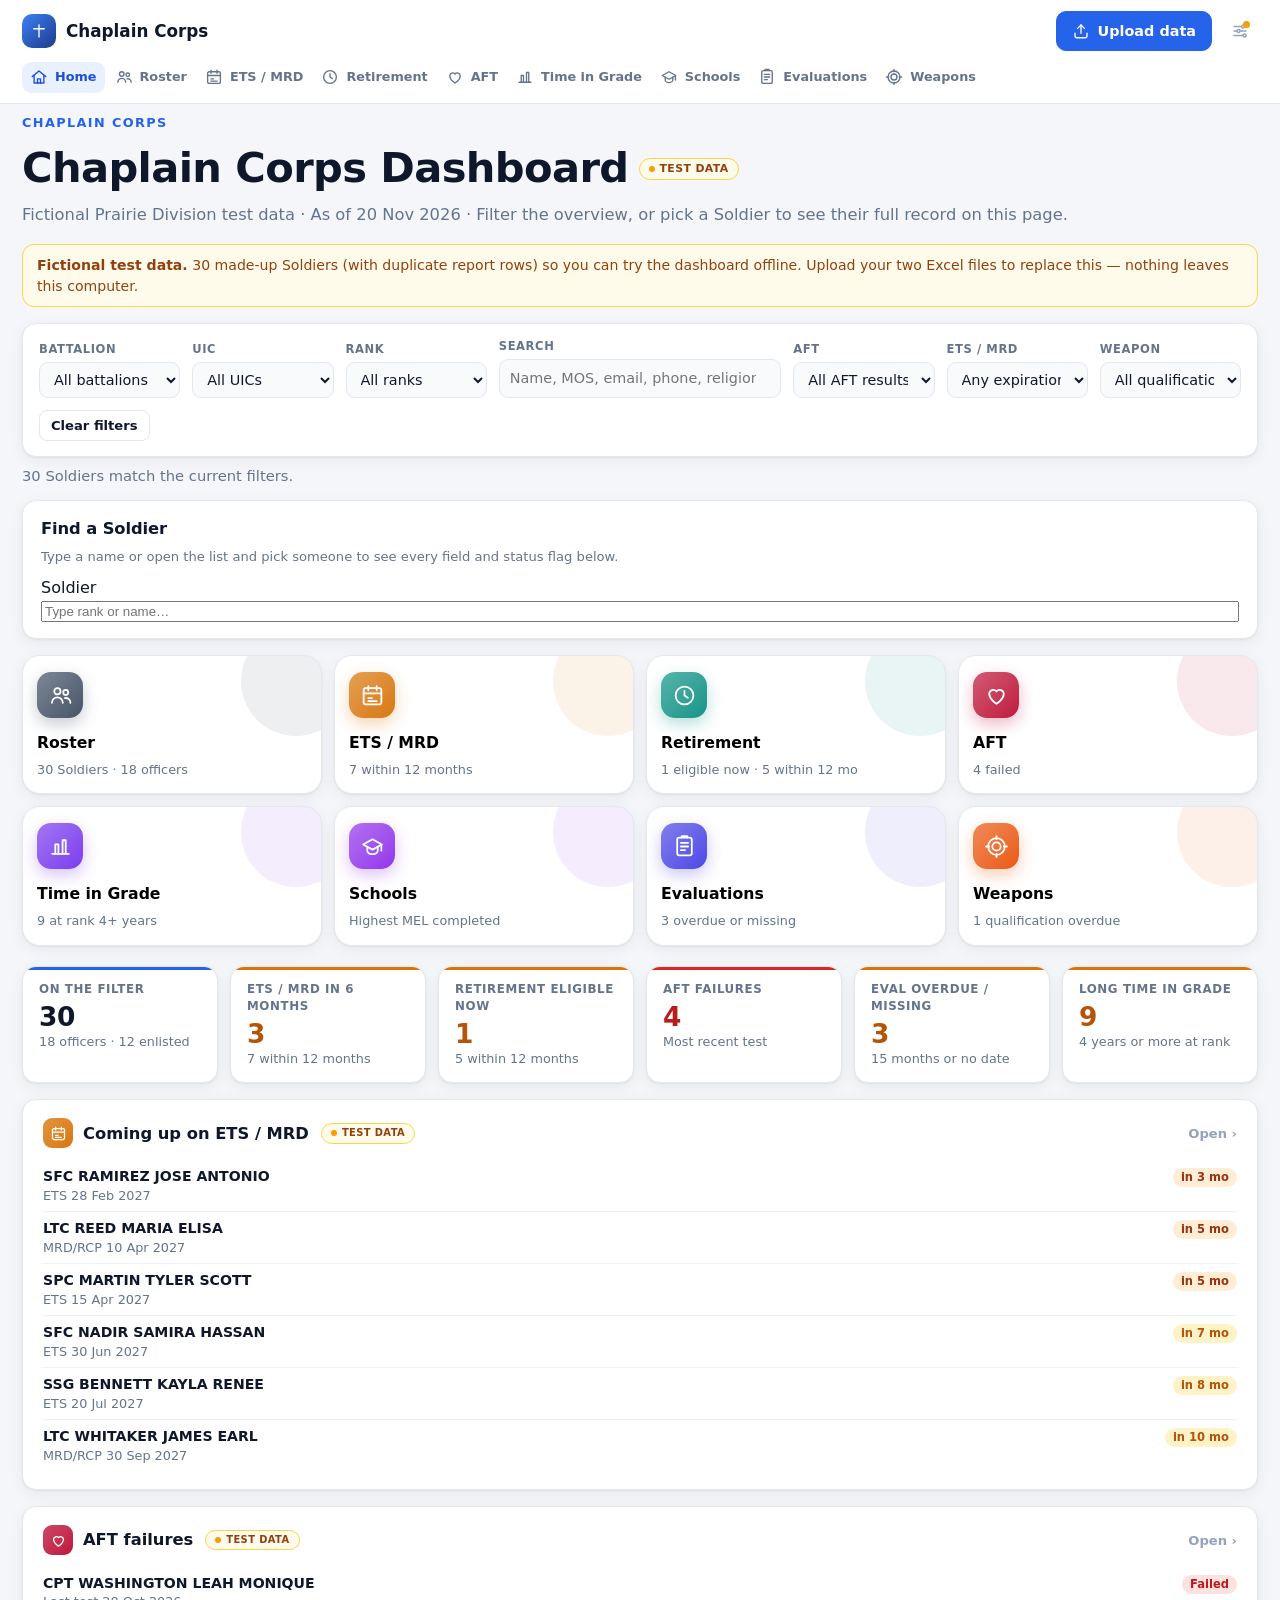
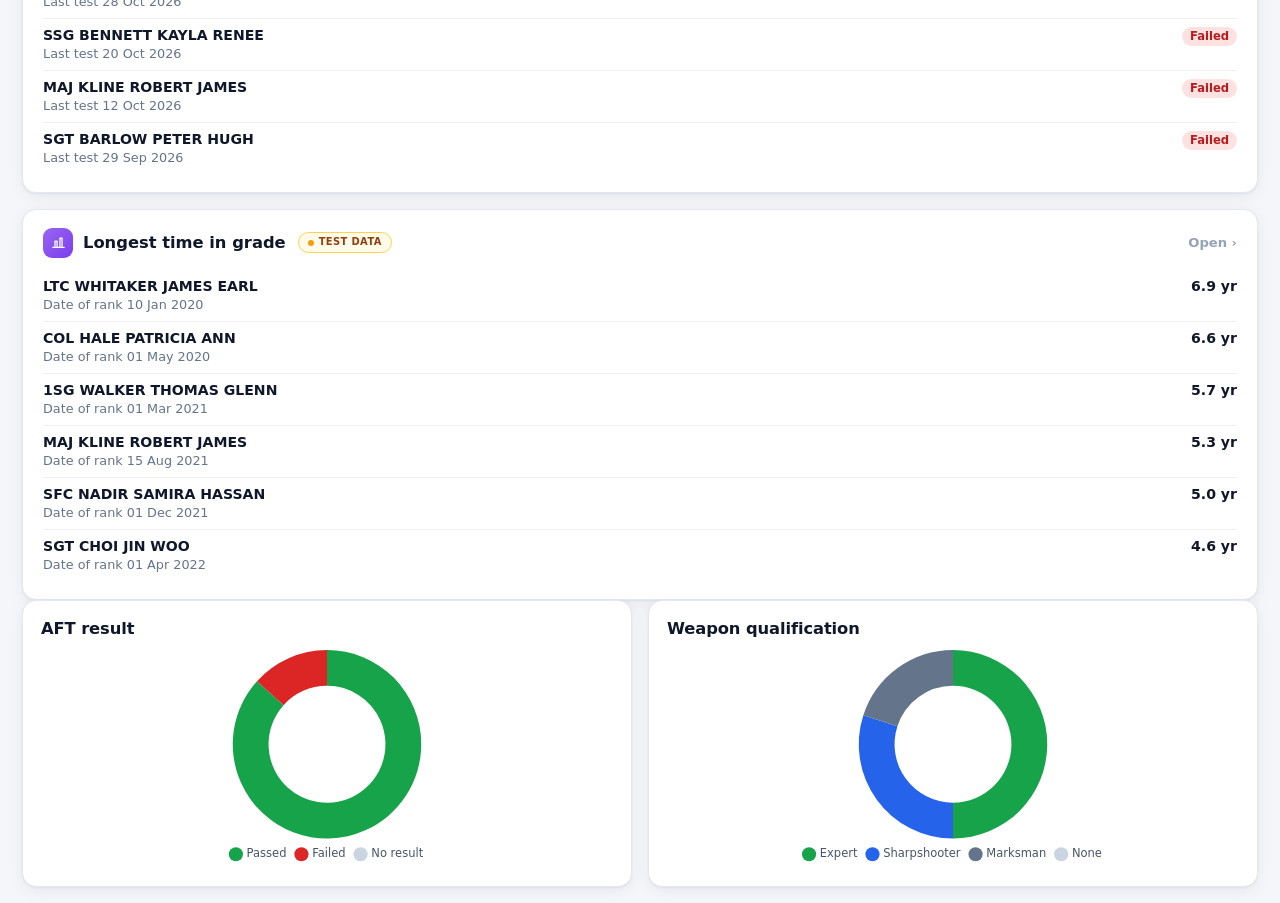
==== commit b3daaa66: "Tighten roster and Home so every tab and column fits Roster columns now fill the page with no sidewa" ====
--- a/index.html
+++ b/index.html
@@ -399,6 +399,63 @@
 @media(max-width:1280px){.tabs span{display:none}.tabs button{padding:8px 10px}.tiles.t8{grid-template-columns:repeat(4,1fr)}.overview.o3{grid-template-columns:1fr}}
 @media(max-width:1000px){.tiles.t8{grid-template-columns:repeat(2,1fr)}.kpis.k6{grid-template-columns:repeat(2,1fr)}}
 
+/* Header: tab labels always visible, wrap instead of scrolling off (Evaluations was cut off) */
+header.top .bar{height:auto;min-height:62px;justify-content:space-between;flex-wrap:wrap}
+header.top nav.tabs{
+  display:flex;flex-wrap:wrap;overflow:visible;scrollbar-width:none;
+  gap:2px;padding-top:0;padding-bottom:10px;flex:none;width:100%;max-width:1360px;
+}
+header.top nav.tabs button{white-space:nowrap;padding:7px 10px;font-size:.84rem}
+header.top nav.tabs span{display:inline !important}
+@media(max-width:1520px){header.top .asof{display:none}}
+@media(max-width:1280px){
+  header.top nav.tabs span{display:inline !important}
+  header.top nav.tabs button{padding:6px 8px;font-size:.8rem}
+  .tiles.t8{grid-template-columns:repeat(4,1fr)}
+  .overview.o3{grid-template-columns:1fr}
+}
+@media(max-width:1000px){.tiles.t8{grid-template-columns:repeat(2,1fr)}.kpis.k6{grid-template-columns:repeat(2,1fr)}}
+@media(max-width:1250px){header.top nav.tabs span{display:inline !important}}
+
+/* Roster: fit the page, no horizontal scroll */
+#page-roster .tablewrap,
+#page-roster .tablewrap.scrolly{overflow-x:hidden;max-width:100%}
+#page-roster table.grid.roster{table-layout:fixed;width:100%;font-size:.8rem}
+#page-roster table.grid.roster th,
+#page-roster table.grid.roster td{white-space:normal;overflow-wrap:anywhere;word-break:break-word;padding:6px 7px;min-width:0}
+#page-roster table.grid.roster th{white-space:nowrap;overflow:hidden;text-overflow:ellipsis}
+#page-roster table.grid.roster .col-view{width:72px;white-space:nowrap}
+#page-roster table.grid.roster .col-rank{width:56px}
+#page-roster table.grid.roster .col-mos{width:54px}
+#page-roster table.grid.roster .col-aft{width:78px}
+#page-roster table.grid.roster .col-wpn{width:108px}
+#page-roster table.grid.roster td.namec{font-size:.82rem}
+#page-roster table.grid.roster td.wrapc{min-width:0;max-width:none}
+#page-roster tr.clickrow{cursor:pointer}
+#page-roster tr.clickrow:hover td{background:#eef4ff}
+#page-roster tr.clickrow.sel td{background:#eaf1fe}
+.viewbtn{padding:4px 10px !important;font-size:.76rem !important;gap:4px !important}
+.rohint{margin:0 0 10px}
+.caret{display:inline-block;width:10px;color:var(--soft);font-size:.7rem;margin-right:4px}
+
+/* Soldier picker + full profile */
+.picker{position:relative}
+.picker input[type=search]{width:100%}
+.picker-list{
+  position:absolute;left:0;right:0;top:100%;z-index:20;max-height:260px;overflow-y:auto;
+  background:var(--panel);border:1px solid var(--line);border-radius:10px;box-shadow:var(--shadow);margin-top:4px;
+}
+.picker-list button{display:block;width:100%;text-align:left;border:0;background:none;padding:8px 12px;font:inherit;font-size:.9rem;cursor:pointer}
+.picker-list button:hover,.picker-list button:focus{background:#eaf1fe;color:var(--accent2)}
+.picker-list .empty{padding:10px 12px;color:var(--muted);font-size:.86rem}
+.profile{background:var(--panel);border:1px solid var(--line);border-radius:var(--radius);padding:18px 20px;margin-bottom:16px;box-shadow:var(--shadow)}
+.profile-head{display:flex;justify-content:space-between;align-items:flex-start;gap:16px;flex-wrap:wrap;margin-bottom:12px}
+.profile-head h2{margin:0;font-size:1.35rem;letter-spacing:-.3px}
+.flagrow{display:flex;flex-wrap:wrap;gap:6px;margin:8px 0 0}
+.profile .detgrid{margin-top:8px}
+.profile-close{margin-left:auto}
+.filters .btn-clear{align-self:flex-end;margin-bottom:1px}
+
 </style>
 </head>
 <body>
@@ -424,17 +481,6 @@
     <button class="brand" type="button" data-go="home" aria-label="Home">
       <span class="mark"><svg class="ic"><use href="#i-cross"/></svg></span><span class="bname">Chaplain Corps</span>
     </button>
-    <nav class="tabs" id="tabs" aria-label="Pages">
-      <button type="button" data-go="home"><svg class="ic"><use href="#i-home"/></svg><span>Home</span></button>
-      <button type="button" data-go="roster"><svg class="ic"><use href="#i-ros"/></svg><span>Roster</span></button>
-      <button type="button" data-go="ets"><svg class="ic"><use href="#i-ets"/></svg><span>ETS / MRD</span></button>
-      <button type="button" data-go="retire"><svg class="ic"><use href="#i-ret"/></svg><span>Retirement</span></button>
-      <button type="button" data-go="aft"><svg class="ic"><use href="#i-aft"/></svg><span>AFT</span></button>
-      <button type="button" data-go="tig"><svg class="ic"><use href="#i-tig"/></svg><span>Time in Grade</span></button>
-      <button type="button" data-go="schools"><svg class="ic"><use href="#i-sch"/></svg><span>Schools</span></button>
-      <button type="button" data-go="evals"><svg class="ic"><use href="#i-eval"/></svg><span>Evaluations</span></button>
-      <button type="button" data-go="weapons"><svg class="ic"><use href="#i-wpn"/></svg><span>Weapons</span></button>
-    </nav>
     <div class="tools">
       <span class="asof" id="asOf"></span>
       <button class="btn primary" id="btnUpload" type="button" title="Choose the personnel report and/or the address report. Excel or CSV, recognised by headers."><svg class="ic"><use href="#i-upload"/></svg><span>Upload data</span></button>
@@ -442,6 +488,17 @@
       <button class="iconbtn" id="btnInfo" type="button" title="Data details" aria-label="Data details" aria-controls="drawer" aria-expanded="false"><svg class="ic"><use href="#i-info"/></svg></button>
     </div>
   </div>
+  <nav class="wrap tabs" id="tabs" aria-label="Pages">
+    <button type="button" data-go="home"><svg class="ic"><use href="#i-home"/></svg><span>Home</span></button>
+    <button type="button" data-go="roster"><svg class="ic"><use href="#i-ros"/></svg><span>Roster</span></button>
+    <button type="button" data-go="ets"><svg class="ic"><use href="#i-ets"/></svg><span>ETS / MRD</span></button>
+    <button type="button" data-go="retire"><svg class="ic"><use href="#i-ret"/></svg><span>Retirement</span></button>
+    <button type="button" data-go="aft"><svg class="ic"><use href="#i-aft"/></svg><span>AFT</span></button>
+    <button type="button" data-go="tig"><svg class="ic"><use href="#i-tig"/></svg><span>Time in Grade</span></button>
+    <button type="button" data-go="schools"><svg class="ic"><use href="#i-sch"/></svg><span>Schools</span></button>
+    <button type="button" data-go="evals"><svg class="ic"><use href="#i-eval"/></svg><span>Evaluations</span></button>
+    <button type="button" data-go="weapons"><svg class="ic"><use href="#i-wpn"/></svg><span>Weapons</span></button>
+  </nav>
 </header>
 
 <main class="wrap" id="main">
@@ -1387,7 +1444,7 @@
   CH.$ = $;
   CH.mods = {};
   CH.charts = {};
-  CH.state = { bn: "All", uic: "All", rank: "All", q: "", window: "12", aftView: "all", wpnView: "all", evalView: "all", open: "", sort: {}, pageSort: {} };
+  CH.state = { bn: "All", uic: "All", rank: "All", q: "", window: "12", aftView: "all", wpnView: "all", evalView: "all", aftFilter: "All", etsWin: "All", wpnFilter: "All", selected: "", open: "", sort: {}, pageSort: {} };
   CH.esc = function (s) { return String(s == null ? "" : s).replace(/[&<>"']/g, function (c) { return { "&": "&amp;", "<": "&lt;", ">": "&gt;", '"': "&quot;", "'": "&#39;" }[c]; }); };
   CH.dateText = function (d) { d = CH.parseDate(d); return d ? ("0" + d.getDate()).slice(-2) + " " + CH.MONS[d.getMonth()] + " " + d.getFullYear() : "—"; };
   CH.num = function (v) { return Math.round(v).toLocaleString("en-US"); };
@@ -1465,8 +1522,22 @@
       CH.sel("bn", "Battalion", "All battalions", o.bns) +
       CH.sel("uic", "UIC", "All UICs", o.uics) +
       CH.sel("rank", "Rank", "All ranks", o.ranks) +
-      '<label class="grow">Search<input type="search" data-st="q" value="' + CH.esc(CH.state.q) + '" placeholder="Name, MOS, email, phone, religion…"></label>' +
+      '<label class="grow">Search<input type="search" id="filterSearch" data-st="q" value="' + CH.esc(CH.state.q) + '" placeholder="Name, MOS, email, phone, religion…" autocomplete="off"></label>' +
       (extra || "") + "</div>";
+  };
+  CH.optsel = function (key, label, opts) {
+    var cur = CH.state[key];
+    return "<label>" + label + '<select data-st="' + key + '">' + opts.map(function (o) {
+      return '<option value="' + CH.esc(o[0]) + '"' + (String(cur) === String(o[0]) ? " selected" : "") + ">" + o[1] + "</option>";
+    }).join("") + "</select></label>";
+  };
+  CH.homeFilterBar = function () {
+    return CH.filterBar(
+      CH.optsel("aftFilter", "AFT", [["All", "All AFT results"], ["Passed", "Passed"], ["Failed", "Failed"], ["Overdue", "Test overdue"]]) +
+      CH.optsel("etsWin", "ETS / MRD", [["All", "Any expiration"], ["6", "Within 6 months"], ["12", "Within 12 months"], ["over", "Already due"]]) +
+      CH.optsel("wpnFilter", "Weapon", [["All", "All qualifications"], ["Expert", "Expert"], ["Sharpshooter", "Sharpshooter"], ["Marksman", "Marksman"], ["Overdue", "Qual overdue"]]) +
+      '<button type="button" class="btn sm btn-clear" id="btnClearFilters" data-clear="1">Clear filters</button>'
+    );
   };
   function hay(p) {
     return [p.name, p.rank, p.mos, p.job, p.uic, p.bn, p.religion, p.rel, p.phone, p.email, p.address, p.asi, p.smos, p.mel, p.edRecent].join(" ").toUpperCase();
@@ -1480,6 +1551,26 @@
       if (q && hay(p).indexOf(q) < 0) return false;
       return !extra || extra(p);
     });
+  };
+  CH.homeRows = function () {
+    var st = CH.state;
+    return CH.filtered(function (p) {
+      if (st.aftFilter === "Failed" && p.aft !== "Failed") return false;
+      if (st.aftFilter === "Passed" && p.aft !== "Passed") return false;
+      if (st.aftFilter === "Overdue" && !p.aftOverdue) return false;
+      if (st.etsWin && st.etsWin !== "All" && !CH.inWindow(p.daysExp, st.etsWin)) return false;
+      if (st.wpnFilter === "Overdue" && !p.wpnOverdue) return false;
+      if (st.wpnFilter === "Expert" || st.wpnFilter === "Sharpshooter" || st.wpnFilter === "Marksman") {
+        if (p.wpn !== st.wpnFilter) return false;
+      }
+      return true;
+    });
+  };
+  CH.clearFilters = function () {
+    CH.state.bn = "All"; CH.state.uic = "All"; CH.state.rank = "All"; CH.state.q = "";
+    CH.state.aftFilter = "All"; CH.state.etsWin = "All"; CH.state.wpnFilter = "All";
+    CH.state.selected = "";
+    CH.refresh();
   };
   CH.inWindow = function (days, win) {
     if (days == null) return false;
@@ -1511,48 +1602,93 @@
     var thead = cols.map(function (c) {
       var cls = [];
       if (c.num) cls.push("num");
+      if (c.cls) cls.push(c.cls);
       if (st.k === c.k) cls.push("sorted" + (st.dir === "asc" ? " asc" : ""));
-      return "<th" + (cls.length ? ' class="' + cls.join(" ") + '"' : "") + ' data-k="' + CH.esc(c.k) + '">' + c.lbl + "</th>";
+      return "<th" + (cls.length ? ' class="' + cls.join(" ") + '"' : "") + (c.nosort ? "" : ' data-k="' + CH.esc(c.k) + '"') + ">" + c.lbl + "</th>";
     }).join("");
     var body = sorted.map(function (r) {
       var cls = (opts.rowClass && opts.rowClass(r)) || "";
+      if (opts.expand && open === r.name) cls += " sel";
       var tds = cols.map(function (c) {
         var v = c.cell ? c.cell(r) : CH.esc(r[c.k] == null || r[c.k] === "" ? "—" : r[c.k]);
-        return "<td" + (c.num ? ' class="num"' : c.wrap ? ' class="wrapc"' : c.k === "name" ? ' class="namec"' : "") + ">" + v + "</td>";
+        var tdcls = [];
+        if (c.num) tdcls.push("num");
+        if (c.wrap) tdcls.push("wrapc");
+        if (c.cls) tdcls.push(c.cls);
+        if (c.k === "name") tdcls.push("namec");
+        return "<td" + (tdcls.length ? ' class="' + tdcls.join(" ") + '"' : "") + ">" + v + "</td>";
       }).join("");
       var main = '<tr class="' + cls + (opts.expand ? " clickrow" : "") + '" data-name="' + CH.esc(r.name) + '">' + tds + "</tr>";
-      if (opts.expand && open === r.name) main += '<tr class="sdet" data-stop="1"><td colspan="' + cols.length + '">' + CH.personDetail(r) + "</td></tr>";
+      if (opts.expand && open === r.name) main += '<tr class="sdet" data-stop="1"><td colspan="' + cols.length + '">' + CH.personProfile(r) + "</td></tr>";
       return main;
     }).join("");
     if (!rows.length) body = '<tr><td colspan="' + cols.length + '" class="muted">No Soldiers match these filters.</td></tr>';
-    return '<div class="tablehead"><h2>' + (opts.title || "Roster") + ' <span class="muted small">' + CH.num(rows.length) + "</span></h2>" +
-      (opts.tools || "") + "</div><div class=\"tablewrap scrolly\"><table class=\"grid\" data-page=\"" + page + "\"><thead><tr>" + thead + "</tr></thead><tbody>" + body + "</tbody></table></div>";
-  };
-  CH.personDetail = function (p) {
+    var hint = opts.hint ? '<p class="pgnote rohint">' + opts.hint + "</p>" : "";
+    var wrapCls = "tablewrap scrolly" + (opts.noXScroll ? " nox" : "");
+    var tblCls = "grid" + (opts.tblClass ? " " + opts.tblClass : "");
+    return hint + '<div class="tablehead"><h2>' + (opts.title || "Roster") + ' <span class="muted small">' + CH.num(rows.length) + "</span></h2>" +
+      (opts.tools || "") + "</div><div class=\"" + wrapCls + "\"><table class=\"" + tblCls + "\" data-page=\"" + page + "\"><thead><tr>" + thead + "</tr></thead><tbody>" + body + "</tbody></table></div>";
+  };
+  CH.statusFlags = function (p) {
+    var flags = [];
+    if (p.veryLongTig) flags.push(["over", "Time in grade " + CH.yearsText(p.yearsTig)]);
+    else if (p.longTig) flags.push(["m6", "Time in grade " + CH.yearsText(p.yearsTig)]);
+    if (p.evalOverdue) flags.push(["over", p.eval ? "Eval overdue (" + CH.yearsText(p.daysEval / 365.25) + ")" : "Eval missing"]);
+    else if (p.evalDue) flags.push(["m12", "Eval due (" + CH.yearsText(p.daysEval / 365.25) + ")"]);
+    if (p.aft === "Failed") flags.push(["over", "AFT failed"]);
+    if (p.aftOverdue) flags.push(["m6", p.pftDate ? "AFT test overdue" : "No AFT date"]);
+    if (p.wpnOverdue) flags.push(["m6", p.wpnDate ? "Weapon qual overdue" : "No weapon qualification"]);
+    if (p.daysExp != null && p.daysExp <= 183) flags.push([p.daysExp <= 0 ? "over" : "m6", p.expirationType + " " + CH.daysText(p.daysExp)]);
+    else if (p.daysExp != null && p.daysExp <= 365) flags.push(["m12", p.expirationType + " " + CH.daysText(p.daysExp)]);
+    if (p.daysRet != null && p.daysRet <= 0) flags.push(["over", "Retirement eligible now"]);
+    else if (p.daysRet != null && p.daysRet <= 183) flags.push(["m6", "Retirement " + CH.daysText(p.daysRet)]);
+    else if (p.daysRet != null && p.daysRet <= 365) flags.push(["m12", "Retirement " + CH.daysText(p.daysRet)]);
+    if (!flags.length) flags.push(["ok", "No flags"]);
+    return flags;
+  };
+  CH.personProfile = function (p, opts) {
+    opts = opts || {};
     function cell(l, v) { return "<div><span>" + l + "</span><b>" + (v || "—") + "</b></div>"; }
-    return '<div class="detgrid">' +
-      cell("Rank / Name", CH.esc(p.rank + "  " + p.name)) +
-      cell("MOS", CH.esc(p.mos) + (p.job && p.job !== p.mos ? ' <span class="relcode">' + CH.esc(p.job) + "</span>" : "")) +
-      cell("UIC / Battalion", CH.esc([p.uic, p.bn].filter(Boolean).join(" · "))) +
+    var flags = CH.statusFlags(p).map(function (f) { return '<span class="duepill ' + f[0] + '">' + CH.esc(f[1]) + "</span>"; }).join("");
+    var close = opts.closable ? '<button type="button" class="btn sm profile-close" data-unselect="1">Close</button>' : "";
+    return '<div class="profile" data-profile="' + CH.esc(p.name) + '"><div class="profile-head"><div><div class="eyebrow">Soldier record</div><h2>' +
+      CH.esc(p.rank + "  " + p.name) + "</h2><div class=\"scope\">" + CH.esc([p.mos || p.job, p.bn, p.uic].filter(Boolean).join(" · ")) +
+      '</div><div class="flagrow">' + flags + "</div></div>" + close + "</div><div class=\"detgrid\">" +
+      cell("Rank", CH.esc(p.rank)) +
+      cell("Full name", CH.esc(p.name)) +
       cell("Religion", CH.esc(p.religion) + (p.rel ? ' <span class="relcode">' + CH.esc(CH.relKey(p.rel)) + (p.religionKnown ? "" : " (unmapped)") + "</span>" : "")) +
-      cell("Date of Rank", CH.dateText(p.dor) + (p.yearsTig != null ? " · " + CH.yearsText(p.yearsTig) : "")) +
-      cell("DIEMS / service", CH.dateText(p.diems) + (p.yearsSvc != null ? " · " + CH.yearsText(p.yearsSvc) : "")) +
-      cell(p.expirationType, CH.dateText(p.expiration) + (p.daysExp != null ? " · " + CH.daysText(p.daysExp) : "")) +
-      cell("Retirement eligible", CH.dateText(p.ret) + (p.daysRet != null ? " · " + CH.daysText(p.daysRet) : "")) +
-      cell("AFT", (p.aft ? CH.esc(p.aft) : "—") + (p.pftDate ? " · " + CH.dateText(p.pftDate) : "")) +
-      cell("Weapon", (p.wpn ? CH.esc(p.wpn) : "—") + (p.wpnDate ? " · " + CH.dateText(p.wpnDate) : "")) +
-      cell("Highest MEL", CH.esc(p.mel)) +
-      cell("Recent school / status", CH.esc([p.edRecent, p.edStat].filter(Boolean).join(" · "))) +
-      cell("Last evaluation", CH.dateText(p.eval) + (p.daysEval != null ? " · " + CH.daysText(-p.daysEval).replace(/^in /, "").replace(/ ago$/, " ago") : "")) +
-      cell("ASI / SMOS", CH.esc([p.asi, p.smos].filter(Boolean).join(" / ") || "—")) +
-      cell("Phone", CH.esc(p.phone)) +
-      cell("Email", p.email ? '<a href="mailto:' + CH.esc(p.email) + '">' + CH.esc(p.email) + "</a>" : "—") +
-      cell("Address", CH.esc(p.address)) +
-      cell("Rows in report", CH.num(p.srcRows) + " collapsed to this Soldier") +
-      "</div>";
-  };
+      cell("Job code", CH.esc(p.mos || "—") + (p.job && p.job !== p.mos ? ' <span class="relcode">report: ' + CH.esc(p.job) + "</span>" : "")) +
+      cell("Date of Rank", CH.dateText(p.dor) + (p.yearsTig != null ? " · " + CH.yearsText(p.yearsTig) + " in grade" : "")) +
+      cell(p.expirationType || "Expiration", CH.dateText(p.expiration) + (p.daysExp != null ? " · " + CH.daysText(p.daysExp) : "")) +
+      cell("Retirement pay eligibility", CH.dateText(p.ret) + (p.daysRet != null ? " · " + CH.daysText(p.daysRet) : "")) +
+      cell("Highest MEL completed", CH.esc(p.mel)) +
+      cell("Most recent course", CH.esc(p.edRecent)) +
+      cell("Military education status", CH.esc(p.edStat)) +
+      cell("Last evaluation (OER / NCOER)", CH.dateText(p.eval) + (p.daysEval != null ? " · " + CH.yearsText(p.daysEval / 365.25) + " ago" : "")) +
+      cell("AFT pass / fail", (p.aft ? CH.aftPill(p.aft) : "—")) +
+      cell("Physical fitness test date", CH.dateText(p.pftDate) + (p.daysAft != null ? " · " + CH.yearsText(p.daysAft / 365.25) + " ago" : "")) +
+      cell("PFT category / description", CH.esc([p.pftCat, p.pftDesc].filter(Boolean).join(" · "))) +
+      cell("Weapon qualification", (p.wpn ? CH.wpnPill(p.wpn) : "—")) +
+      cell("Weapon qualification date", CH.dateText(p.wpnDate) + (p.daysWpn != null ? " · " + CH.yearsText(p.daysWpn / 365.25) + " ago" : "")) +
+      cell("UIC", CH.esc(p.uic)) +
+      cell("BN Name", CH.esc(p.bn)) +
+      cell("ASI", CH.esc(p.asi || "—")) +
+      cell("SMOS", CH.esc(p.smos || "—")) +
+      cell("Date initial entry (DIEMS)", CH.dateText(p.diems) + (p.yearsSvc != null ? " · " + CH.yearsText(p.yearsSvc) + " of service" : "")) +
+      cell("Preferred phone", CH.esc(p.phone)) +
+      cell("Home email", p.email ? '<a href="mailto:' + CH.esc(p.email) + '">' + CH.esc(p.email) + "</a>" : "—") +
+      cell("Home address", CH.esc(p.address || "—")) +
+      cell("Rows in the report", CH.num(p.srcRows) + " collapsed to this Soldier") +
+      "</div></div>";
+  };
+  CH.personDetail = function (p) { return CH.personProfile(p); };
   CH.nameCell = function (p) {
-    return '<button type="button" class="namebtn" data-open="' + CH.esc(p.name) + '">' + CH.esc(p.name) + "</button>";
+    var on = CH.state.open === p.name;
+    return '<span class="caret">' + (on ? "▾" : "▸") + '</span><button type="button" class="namebtn" data-open="' + CH.esc(p.name) + '">' + CH.esc(p.name) + "</button>";
+  };
+  CH.viewCell = function (p) {
+    var on = CH.state.open === p.name;
+    return '<button type="button" class="btn sm viewbtn" data-open="' + CH.esc(p.name) + '">' + (on ? "Hide" : "View") + "</button>";
   };
 
   CH.bindCommon = function (root, mod) {
@@ -1599,6 +1735,12 @@
         CH.refresh();
       });
     });
+    root.querySelectorAll("[data-clear]").forEach(function (b) {
+      b.addEventListener("click", function (e) { e.preventDefault(); e.stopPropagation(); CH.clearFilters(); });
+    });
+    root.querySelectorAll("[data-unselect]").forEach(function (b) {
+      b.addEventListener("click", function (e) { e.preventDefault(); e.stopPropagation(); CH.state.selected = ""; CH.refresh(); });
+    });
   };
 
   CH.chart = function (id, cfg) {
@@ -1629,7 +1771,24 @@
     var mod = CH.mods[p];
     if (mod && mod.render) mod.render();
   }
-  CH.refresh = function () { render(page(), true); headerState(); };
+  CH.refresh = function () {
+    var ae = document.activeElement, restore = null;
+    if (ae && ae.getAttribute && ae.getAttribute("data-st")) {
+      restore = { id: ae.id, st: ae.getAttribute("data-st"), start: ae.selectionStart, end: ae.selectionEnd, val: ae.value };
+    }
+    render(page(), true);
+    headerState();
+    if (restore) {
+      var el = (restore.id && document.getElementById(restore.id)) || (restore.st && document.querySelector("[data-st='" + restore.st + "']"));
+      if (el && el.focus) {
+        el.focus();
+        if (restore.start != null && el.setSelectionRange) {
+          try { el.setSelectionRange(restore.start, restore.end); } catch (e) {}
+        }
+      }
+    }
+  };
+
 
   function headerState() {
     $("asOf").textContent = CH.data.asOf ? "Data as of " + CH.dateText(CH.data.asOf) : "";
@@ -1820,24 +1979,70 @@
 
   /* ---------- Home ---------- */
   var Home = CH.mods.home = { ui: {} };
+  function bindPicker(rows) {
+    var input = document.getElementById("soldierSearch"), list = document.getElementById("soldierList");
+    if (!input || !list) return;
+    function hitsFor(q) {
+      var k = CH.nameKey(q || "");
+      return rows.filter(function (p) { return !k || (p.rank + " " + p.name).toUpperCase().indexOf(k) >= 0 || p.name.toUpperCase().indexOf(k) >= 0; });
+    }
+    function show(q) {
+      var hits = hitsFor(q);
+      list.hidden = false;
+      if (!hits.length) { list.innerHTML = '<div class="empty">No matching Soldiers in the current filters.</div>'; return; }
+      list.innerHTML = hits.map(function (p) {
+        return '<button type="button" data-pick="' + CH.esc(p.name) + '">' + CH.esc(p.rank + "  " + p.name) + "</button>";
+      }).join("");
+      list.querySelectorAll("[data-pick]").forEach(function (b) {
+        b.addEventListener("mousedown", function (e) { e.preventDefault(); });
+        b.addEventListener("click", function () {
+          CH.state.selected = b.getAttribute("data-pick");
+          if (input) input.blur();
+          list.hidden = true;
+          CH.refresh();
+        });
+      });
+    }
+    input.addEventListener("focus", function () { show(input.value); });
+    input.addEventListener("input", function () { show(input.value); });
+    input.addEventListener("keydown", function (e) {
+      if (e.key === "Escape") { list.hidden = true; return; }
+      if (e.key === "Enter") {
+        e.preventDefault();
+        var hits = hitsFor(input.value);
+        if (hits.length) { CH.state.selected = hits[0].name; if (input) input.blur(); list.hidden = true; CH.refresh(); }
+      }
+    });
+    input.addEventListener("blur", function () { setTimeout(function () { list.hidden = true; }, 150); });
+  }
   Home.render = function () {
-    var root = CH.$("page-home"), rows = CH.filtered(), c = counts(rows);
+    var root = CH.$("page-home"), rows = CH.homeRows(), c = counts(rows);
     var officers = rows.filter(function (p) { return p.component === "Officer"; }).length;
+    var selected = CH.state.selected ? rows.concat(CH.data.roster || []).filter(function (p) { return p.name === CH.state.selected; })[0] : null;
     var h = '<div class="hero"><div><div class="eyebrow">Chaplain Corps</div><h1>Chaplain Corps Dashboard' + CH.testTag() + '</h1><p class="lead">' +
       (CH.data.source === "test" ? "Fictional Prairie Division test data · " : "") +
       (CH.data.asOf ? "As of " + CH.dateText(CH.data.asOf) + " · " : "") +
-      "ETS and MRD, retirement, AFT, time in grade, schools, evaluations and weapons in one place.</p>" +
-      '<div class="hctl" data-stop="1">' + CH.filterBar().replace('class="filters"', 'class="filters" style="margin:12px 0 0;width:100%"') + "</div></div></div>";
+      "Filter the overview, or pick a Soldier to see their full record on this page.</p></div></div>";
     if (CH.data.source === "test") {
       h += '<div class="banner"><strong>Fictional test data.</strong> 30 made-up Soldiers (with duplicate report rows) so you can try the dashboard offline. Upload your two Excel files to replace this — nothing leaves this computer.</div>';
     } else if (!(CH.data.sets && CH.data.sets.personnel)) {
       h += '<div class="nodata"><div><strong>No personnel file loaded.</strong> Use Upload data and choose the roster report (and the address report if you have it).</div></div>';
     }
+    h += CH.homeFilterBar();
+    h += '<p class="scope" style="margin:-8px 0 14px">' + CH.num(c.n) + (c.n === (CH.data.roster || []).length ? "" : " of " + CH.num((CH.data.roster || []).length)) + " Soldiers match the current filters.</p>";
+    var pickVal = selected ? (selected.rank + "  " + selected.name) : "";
+    h += '<div class="panel" id="soldierFind"><h2>Find a Soldier</h2><p class="muted small" style="margin:-4px 0 10px">Type a name or open the list and pick someone to see every field and status flag below.</p>' +
+      '<div class="picker"><label class="grow">Soldier<input type="search" id="soldierSearch" placeholder="Type rank or name…" autocomplete="off" value="' + CH.esc(pickVal) + '"></label>' +
+      '<div class="picker-list" id="soldierList" hidden></div></div></div>';
+    if (selected) {
+      h += CH.personProfile(selected, { closable: true });
+    }
+
     var tiles = [
       ["roster", "t-ros", "i-ros", "Roster", CH.num(c.n) + " Soldiers · " + officers + " officers"],
       ["ets", "t-ets", "i-ets", "ETS / MRD", c.ets12 + " within 12 months"],
       ["retire", "t-ret", "i-ret", "Retirement", c.retNow + " eligible now · " + c.ret12 + " within 12 mo"],
-      ["aft", "t-aft", "i-aft", "AFT", c.aftFail ? c.aftFail + " failed" : "All passed"],
+      ["aft", "t-aft", "i-aft", "AFT", c.aftFail ? c.aftFail + " failed" : (c.n ? "All passed" : "No Soldiers")],
       ["tig", "t-tig", "i-tig", "Time in Grade", c.longTig + " at rank 4+ years"],
       ["schools", "t-sch", "i-sch", "Schools", "Highest MEL completed"],
       ["evals", "t-eval", "i-eval", "Evaluations", c.evalOver + " overdue or missing"],
@@ -1847,7 +2052,7 @@
       return '<button class="tile ' + t[1] + '" type="button" data-go="' + t[0] + '"><span class="tic"><svg class="ic"><use href="#' + t[2] + '"/></svg></span><span class="tt">' + t[3] + '</span><span class="ts">' + t[4] + "</span></button>";
     }).join("") + "</div>";
     h += '<div class="kpis k6">' +
-      CH.kpi("info", "On the roster", CH.num(c.n), officers + " officers · " + (c.n - officers) + " enlisted") +
+      CH.kpi("info", "On the filter", CH.num(c.n), officers + " officers · " + (c.n - officers) + " enlisted") +
       CH.kpi(c.ets6 ? "warn" : "ok", "ETS / MRD in 6 months", CH.num(c.ets6), c.ets12 + " within 12 months", 'data-go="ets"') +
       CH.kpi(c.retNow ? "warn" : "ok", "Retirement eligible now", CH.num(c.retNow), c.ret12 + " within 12 months", 'data-go="retire"') +
       CH.kpi(c.aftFail ? "alert" : "ok", "AFT failures", CH.num(c.aftFail), "Most recent test", 'data-go="aft"') +
@@ -1878,6 +2083,9 @@
     h += '<div class="row r2"><div class="panel"><h2>AFT result</h2><div class="chartbox sm"><canvas id="chAft"></canvas></div></div><div class="panel"><h2>Weapon qualification</h2><div class="chartbox sm"><canvas id="chWpn"></canvas></div></div></div>';
     root.innerHTML = h;
     CH.bindCommon(root, Home);
+    bindPicker(rows);
+    var prof = root.querySelector("[data-profile]");
+    if (prof && CH.state.selected) prof.scrollIntoView({ block: "nearest" });
     var passed = rows.filter(function (p) { return p.aft === "Passed"; }).length;
     var failed = c.aftFail, unknown = rows.filter(function (p) { return !p.aft; }).length;
     CH.chart("chAft", { type: "doughnut", data: { labels: ["Passed", "Failed", "No result"], datasets: [{ data: [passed, failed, unknown], backgroundColor: ["#16a34a", "#dc2626", "#cbd5e1"], borderWidth: 0 }] }, options: { plugins: { legend: { position: "bottom" } }, cutout: "62%" } });
@@ -1897,9 +2105,11 @@
       if (cfg.kpis) h += cfg.kpis(rows);
       if (cfg.note) h += '<p class="pgnote">' + cfg.note + "</p>";
       if (!CH.state.pageSort[id] && cfg.sort) CH.state.pageSort[id] = { k: cfg.sort, dir: cfg.dir || "asc" };
-      h += '<div class="panel">' + CH.table(id, cfg.cols, rows, { title: cfg.tableTitle || title, expand: true, sort: cfg.sort, dir: cfg.dir, rowClass: cfg.rowClass }) + "</div>";
+      h += '<div class="panel">' + CH.table(id, cfg.cols, rows, { title: cfg.tableTitle || title, expand: true, sort: cfg.sort, dir: cfg.dir, rowClass: cfg.rowClass, hint: cfg.hint, tblClass: cfg.tblClass, noXScroll: cfg.noXScroll }) + "</div>";
       root.innerHTML = h;
       CH.bindCommon(root, CH.mods[id]);
+      var open = root.querySelector("tr.sdet");
+      if (open) open.scrollIntoView({ block: "nearest" });
     };
   }
 
@@ -1907,14 +2117,19 @@
   CH.mods.roster.render = standardRender("roster", "i-ros", "Roster", {
     tone: "ros",
     sort: "name",
+    tblClass: "roster",
+    noXScroll: true,
+    hint: "Click any soldier, or the View button, to see their full record.",
     cols: [
-      RANK, NAME, MOS, BN, UIC, DOR,
-      { k: "expiration", lbl: "Expiration", val: function (p) { return p.expiration || ""; }, cell: function (p) { return p.expiration ? CH.esc(p.expirationType) + " " + CH.dateText(p.expiration) : "—"; } },
-      { k: "ret", lbl: "Retirement", cell: function (p) { return CH.dateText(p.ret); } },
-      { k: "aft", lbl: "AFT", cell: function (p) { return CH.aftPill(p.aft); } },
-      { k: "wpn", lbl: "Weapon", val: function (p) { return p.wpnRank || 0; }, cell: function (p) { return CH.wpnPill(p.wpn); } },
-      { k: "mel", lbl: "Highest MEL" },
-      { k: "eval", lbl: "Last eval", cell: function (p) { return CH.dateText(p.eval); } }
+      { k: "_view", lbl: "", nosort: true, cls: "col-view", cell: function (p) { return CH.viewCell(p); } },
+      Object.assign({}, RANK, { cls: "col-rank" }),
+      NAME,
+      Object.assign({}, MOS, { cls: "col-mos" }),
+      BN,
+      { k: "expiration", lbl: "Expiration", wrap: true, val: function (p) { return p.expiration || ""; }, cell: function (p) { return p.expiration ? CH.esc(p.expirationType) + " " + CH.dateText(p.expiration) : "—"; } },
+      { k: "aft", lbl: "AFT", cls: "col-aft", cell: function (p) { return CH.aftPill(p.aft); } },
+      { k: "wpn", lbl: "Weapon", cls: "col-wpn", val: function (p) { return p.wpnRank || 0; }, cell: function (p) { return CH.wpnPill(p.wpn); } },
+      { k: "mel", lbl: "Highest MEL", wrap: true }
     ]
   });
 
